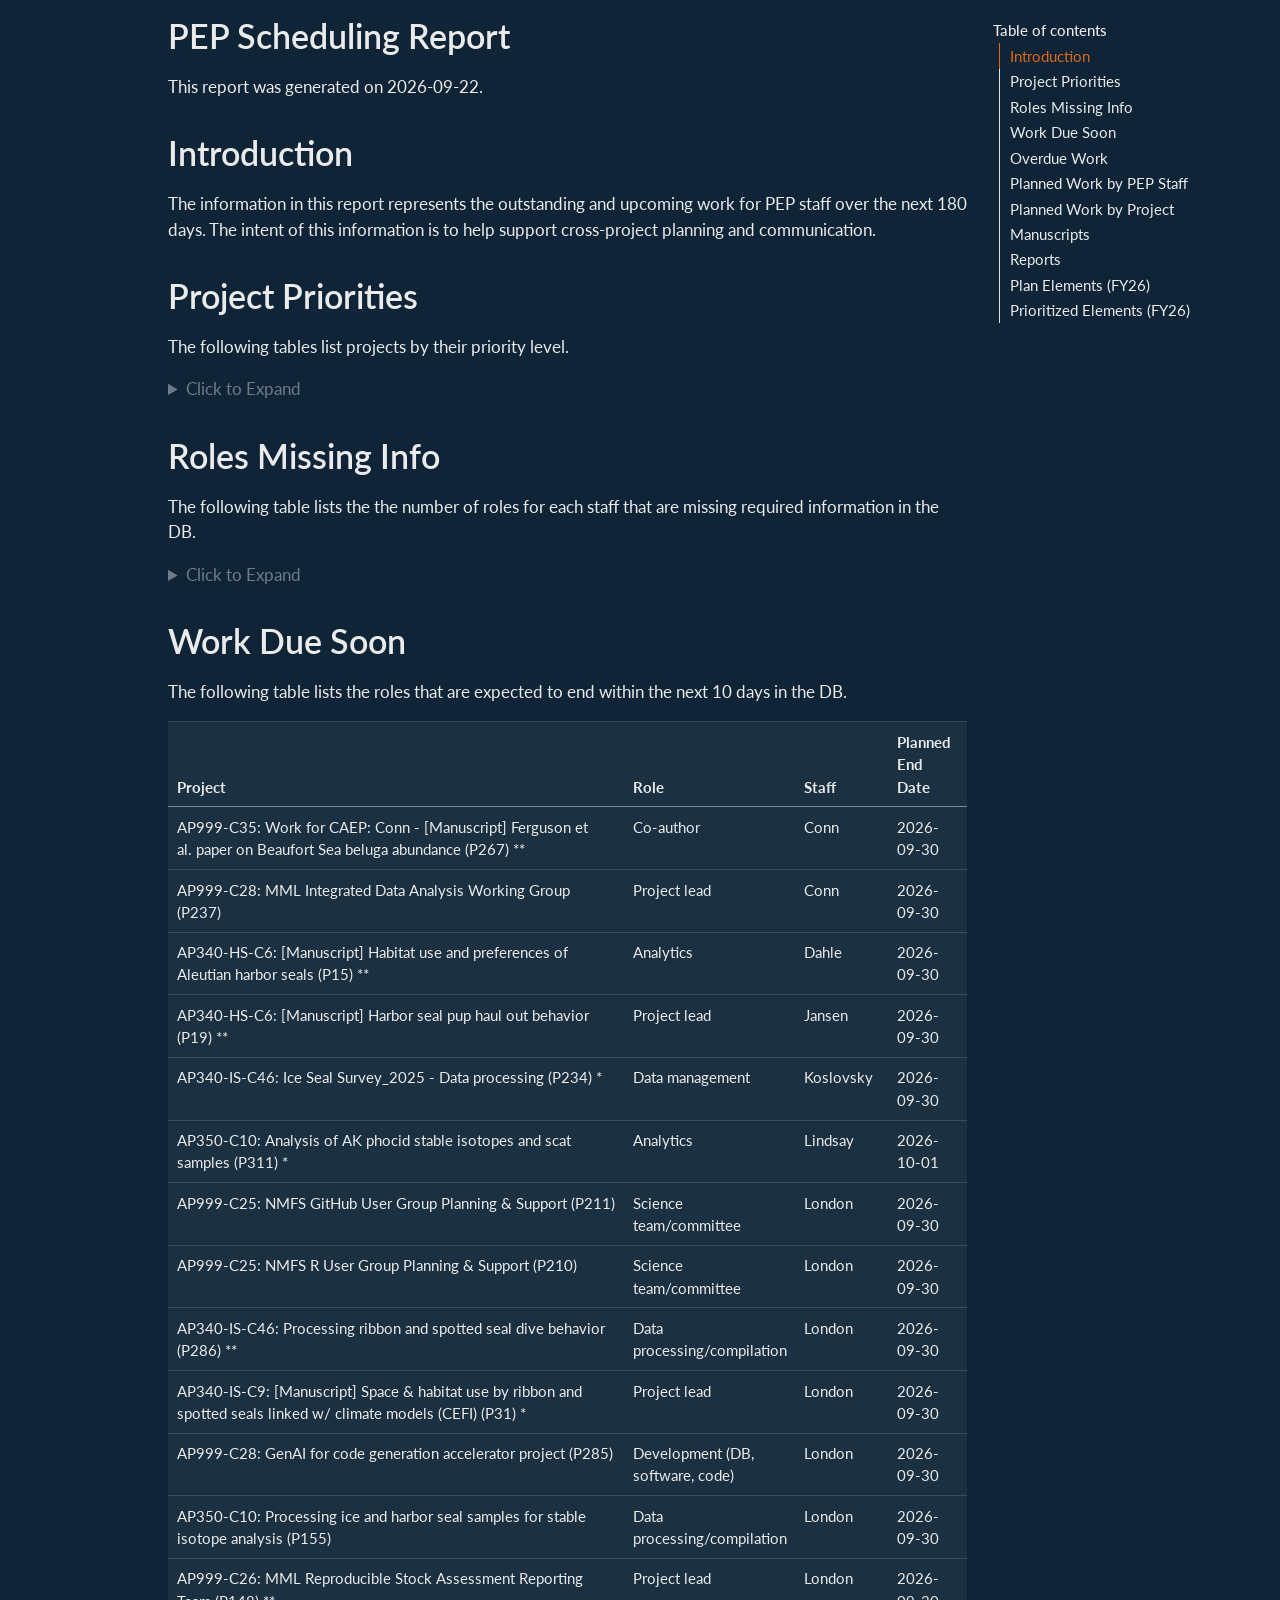
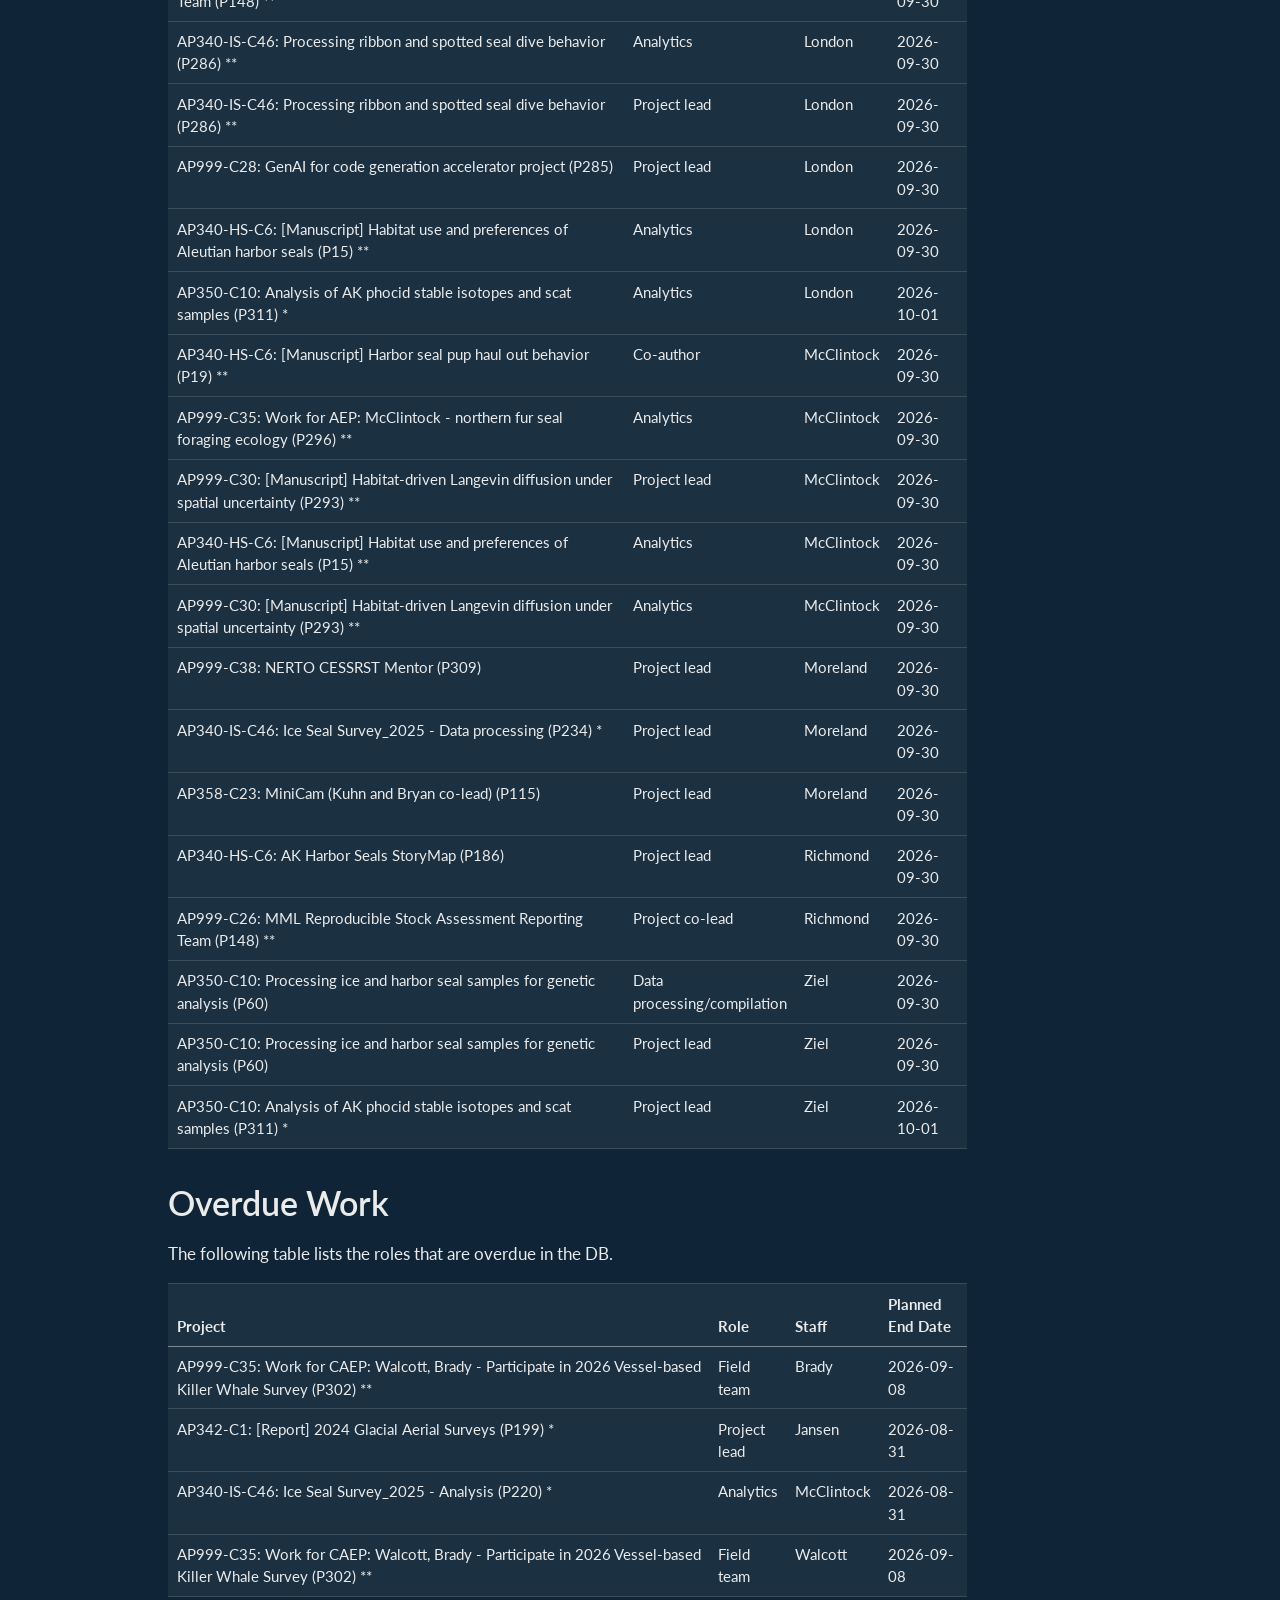
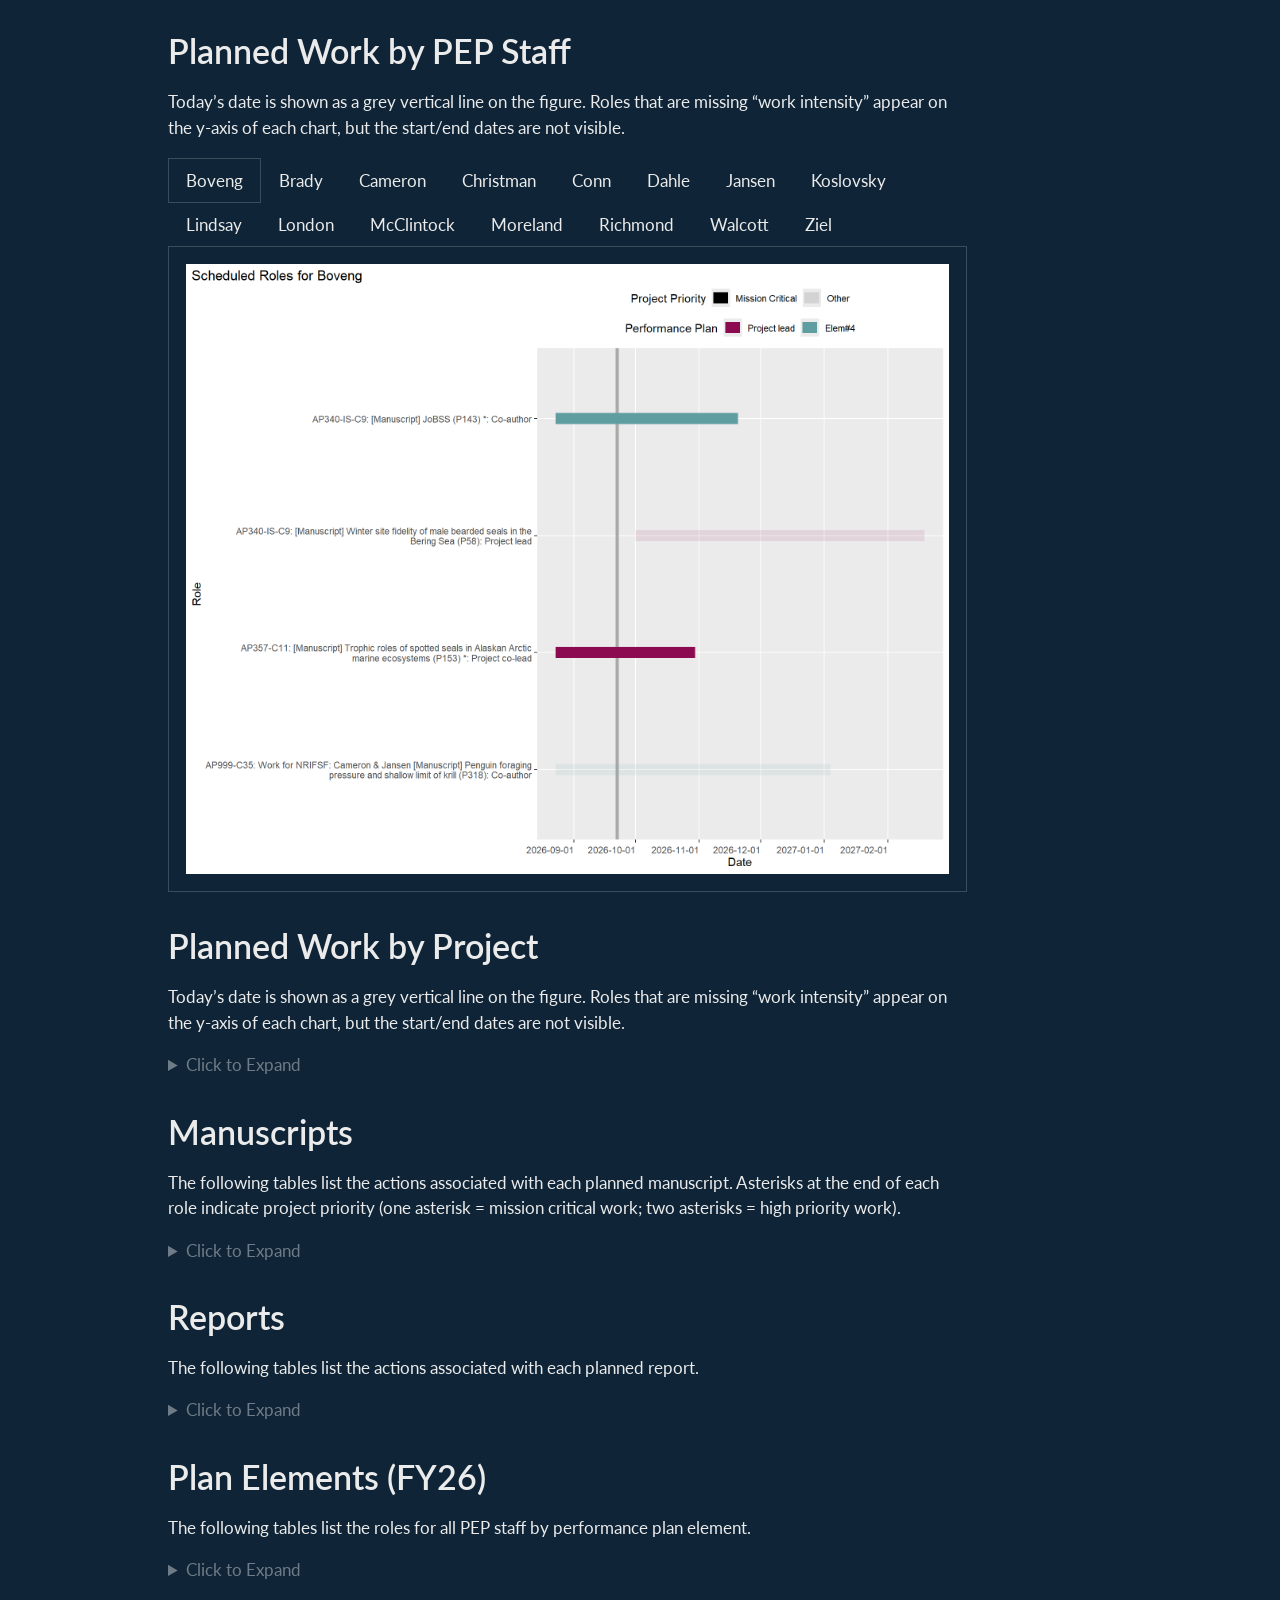
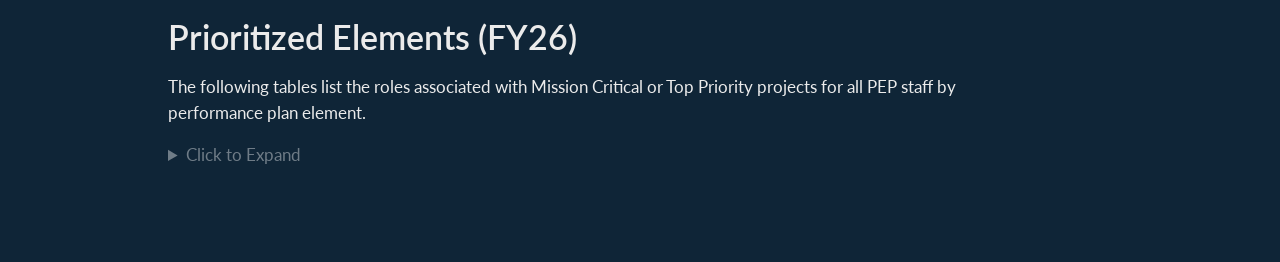
==== SchedulingReport/SchedulingReport.html @ 0b5a4b1c "Weekly update" ====
<!DOCTYPE html>
<html xmlns="http://www.w3.org/1999/xhtml" lang="en" xml:lang="en"><head>

<meta charset="utf-8">
<meta name="generator" content="quarto-1.8.25">

<meta name="viewport" content="width=device-width, initial-scale=1.0, user-scalable=yes">


<title>PEP Scheduling Report</title>
<style>
code{white-space: pre-wrap;}
span.smallcaps{font-variant: small-caps;}
div.columns{display: flex; gap: min(4vw, 1.5em);}
div.column{flex: auto; overflow-x: auto;}
div.hanging-indent{margin-left: 1.5em; text-indent: -1.5em;}
ul.task-list{list-style: none;}
ul.task-list li input[type="checkbox"] {
  width: 0.8em;
  margin: 0 0.8em 0.2em -1em; /* quarto-specific, see https://github.com/quarto-dev/quarto-cli/issues/4556 */ 
  vertical-align: middle;
}
</style>


<script src="SchedulingReport_files/libs/clipboard/clipboard.min.js"></script>
<script src="SchedulingReport_files/libs/quarto-html/quarto.js" type="module"></script>
<script src="SchedulingReport_files/libs/quarto-html/tabsets/tabsets.js" type="module"></script>
<script src="SchedulingReport_files/libs/quarto-html/axe/axe-check.js" type="module"></script>
<script src="SchedulingReport_files/libs/quarto-html/popper.min.js"></script>
<script src="SchedulingReport_files/libs/quarto-html/tippy.umd.min.js"></script>
<script src="SchedulingReport_files/libs/quarto-html/anchor.min.js"></script>
<link href="SchedulingReport_files/libs/quarto-html/tippy.css" rel="stylesheet">
<link href="SchedulingReport_files/libs/quarto-html/quarto-syntax-highlighting-dark-707d8167ce6003fca903bfe2be84ab7f.css" rel="stylesheet" id="quarto-text-highlighting-styles">
<script src="SchedulingReport_files/libs/bootstrap/bootstrap.min.js"></script>
<link href="SchedulingReport_files/libs/bootstrap/bootstrap-icons.css" rel="stylesheet">
<link href="SchedulingReport_files/libs/bootstrap/bootstrap-c7c251cd7812ff7739418416d6b4d2d2.min.css" rel="stylesheet" append-hash="true" id="quarto-bootstrap" data-mode="dark">


</head>

<body class="quarto-light">

<div id="quarto-content" class="page-columns page-rows-contents page-layout-article">
<div id="quarto-margin-sidebar" class="sidebar margin-sidebar">
  <nav id="TOC" role="doc-toc" class="toc-active">
    <h2 id="toc-title">Table of contents</h2>
   
  <ul>
  <li><a href="#introduction" id="toc-introduction" class="nav-link active" data-scroll-target="#introduction">Introduction</a></li>
  <li><a href="#project-priorities" id="toc-project-priorities" class="nav-link" data-scroll-target="#project-priorities">Project Priorities</a></li>
  <li><a href="#roles-missing-info" id="toc-roles-missing-info" class="nav-link" data-scroll-target="#roles-missing-info">Roles Missing Info</a></li>
  <li><a href="#work-due-soon" id="toc-work-due-soon" class="nav-link" data-scroll-target="#work-due-soon">Work Due Soon</a></li>
  <li><a href="#overdue-work" id="toc-overdue-work" class="nav-link" data-scroll-target="#overdue-work">Overdue Work</a></li>
  <li><a href="#planned-work-by-pep-staff" id="toc-planned-work-by-pep-staff" class="nav-link" data-scroll-target="#planned-work-by-pep-staff">Planned Work by PEP Staff</a></li>
  <li><a href="#planned-work-by-project" id="toc-planned-work-by-project" class="nav-link" data-scroll-target="#planned-work-by-project">Planned Work by Project</a>
  <ul class="collapse">
  <li><a href="#diet-and-physiology-ap350" id="toc-diet-and-physiology-ap350" class="nav-link" data-scroll-target="#diet-and-physiology-ap350">Diet and physiology (AP350)</a>
  <ul class="collapse">
  <li><a href="#analyses-of-samples-collected-in-the-field-c10" id="toc-analyses-of-samples-collected-in-the-field-c10" class="nav-link" data-scroll-target="#analyses-of-samples-collected-in-the-field-c10">Analyses of samples collected in the field (C10)</a></li>
  </ul></li>
  <li><a href="#harbor-seal-fieldwork-ap342" id="toc-harbor-seal-fieldwork-ap342" class="nav-link" data-scroll-target="#harbor-seal-fieldwork-ap342">Harbor seal fieldwork (AP342)</a>
  <ul class="collapse">
  <li><a href="#harbor-seal-research---aircraft-c1" id="toc-harbor-seal-research---aircraft-c1" class="nav-link" data-scroll-target="#harbor-seal-research---aircraft-c1">Harbor Seal Research - Aircraft (C1)</a></li>
  </ul></li>
  <li><a href="#osi-ap358" id="toc-osi-ap358" class="nav-link" data-scroll-target="#osi-ap358">OSI (AP358)</a>
  <ul class="collapse">
  <li><a href="#optics-strategic-initiative-c23" id="toc-optics-strategic-initiative-c23" class="nav-link" data-scroll-target="#optics-strategic-initiative-c23">Optics Strategic Initiative (C23)</a></li>
  </ul></li>
  <li><a href="#other-ap999" id="toc-other-ap999" class="nav-link" data-scroll-target="#other-ap999">Other (AP999)</a>
  <ul class="collapse">
  <li><a href="#cooperative-institutes-c33" id="toc-cooperative-institutes-c33" class="nav-link" data-scroll-target="#cooperative-institutes-c33">Cooperative Institutes (C33)</a></li>
  <li><a href="#field-gear-and-equipment-management-c27" id="toc-field-gear-and-equipment-management-c27" class="nav-link" data-scroll-target="#field-gear-and-equipment-management-c27">Field gear and equipment management (C27)</a></li>
  <li><a href="#modernizing-mml-stock-assessment-workflows-c26" id="toc-modernizing-mml-stock-assessment-workflows-c26" class="nav-link" data-scroll-target="#modernizing-mml-stock-assessment-workflows-c26">Modernizing MML stock assessment workflows (C26)</a></li>
  <li><a href="#open-sciencesoftware-c25" id="toc-open-sciencesoftware-c25" class="nav-link" data-scroll-target="#open-sciencesoftware-c25">Open science/software (C25)</a></li>
  <li><a href="#outreach-mentoring-and-teaching-c38" id="toc-outreach-mentoring-and-teaching-c38" class="nav-link" data-scroll-target="#outreach-mentoring-and-teaching-c38">Outreach, mentoring and teaching (C38)</a></li>
  <li><a href="#permits-c37" id="toc-permits-c37" class="nav-link" data-scroll-target="#permits-c37">Permits (C37)</a></li>
  <li><a href="#procurement-and-shipping-c16" id="toc-procurement-and-shipping-c16" class="nav-link" data-scroll-target="#procurement-and-shipping-c16">Procurement and shipping (C16)</a></li>
  <li><a href="#program-datainformation-management-c15" id="toc-program-datainformation-management-c15" class="nav-link" data-scroll-target="#program-datainformation-management-c15">Program data/information management (C15)</a></li>
  <li><a href="#statistical-model-development-c30" id="toc-statistical-model-development-c30" class="nav-link" data-scroll-target="#statistical-model-development-c30">Statistical model development (C30)</a></li>
  <li><a href="#uas-project-support-c32" id="toc-uas-project-support-c32" class="nav-link" data-scroll-target="#uas-project-support-c32">UAS project support (C32)</a></li>
  <li><a href="#work-for-projects-outside-pep-c35" id="toc-work-for-projects-outside-pep-c35" class="nav-link" data-scroll-target="#work-for-projects-outside-pep-c35">Work for projects outside PEP (C35)</a></li>
  <li><a href="#working-groups-and-committees-c28" id="toc-working-groups-and-committees-c28" class="nav-link" data-scroll-target="#working-groups-and-committees-c28">Working groups and committees (C28)</a></li>
  </ul></li>
  <li><a href="#scientific-support-for-harbor-seals-ap340-hs" id="toc-scientific-support-for-harbor-seals-ap340-hs" class="nav-link" data-scroll-target="#scientific-support-for-harbor-seals-ap340-hs">Scientific support for harbor seals (AP340-HS)</a>
  <ul class="collapse">
  <li><a href="#co-mgmt-with-ak-native-communities-harbor-seals-c43" id="toc-co-mgmt-with-ak-native-communities-harbor-seals-c43" class="nav-link" data-scroll-target="#co-mgmt-with-ak-native-communities-harbor-seals-c43">Co-mgmt with AK Native communities (harbor seals) (C43)</a></li>
  <li><a href="#processing-and-analyses-of-data-harbor-seals-c44" id="toc-processing-and-analyses-of-data-harbor-seals-c44" class="nav-link" data-scroll-target="#processing-and-analyses-of-data-harbor-seals-c44">Processing and analyses of data (harbor seals) (C44)</a></li>
  <li><a href="#scientific-support-to-akro-harbor-seals-c6" id="toc-scientific-support-to-akro-harbor-seals-c6" class="nav-link" data-scroll-target="#scientific-support-to-akro-harbor-seals-c6">Scientific support to AKRO (harbor seals) (C6)</a></li>
  </ul></li>
  <li><a href="#scientific-support-for-ice-seals-ap340-is" id="toc-scientific-support-for-ice-seals-ap340-is" class="nav-link" data-scroll-target="#scientific-support-for-ice-seals-ap340-is">Scientific support for ice seals (AP340-IS)</a>
  <ul class="collapse">
  <li><a href="#co-mgmt-with-ak-native-communities-ice-seals-c45" id="toc-co-mgmt-with-ak-native-communities-ice-seals-c45" class="nav-link" data-scroll-target="#co-mgmt-with-ak-native-communities-ice-seals-c45">Co-mgmt with AK Native communities (ice seals) (C45)</a></li>
  <li><a href="#processing-and-analyses-of-data-ice-seals-c46" id="toc-processing-and-analyses-of-data-ice-seals-c46" class="nav-link" data-scroll-target="#processing-and-analyses-of-data-ice-seals-c46">Processing and analyses of data (ice seals) (C46)</a></li>
  <li><a href="#scientific-support-to-akro-ice-seals-c9" id="toc-scientific-support-to-akro-ice-seals-c9" class="nav-link" data-scroll-target="#scientific-support-to-akro-ice-seals-c9">Scientific support to AKRO (ice seals) (C9)</a></li>
  </ul></li>
  <li><a href="#toolbox-ap354" id="toc-toolbox-ap354" class="nav-link" data-scroll-target="#toolbox-ap354">Toolbox (AP354)</a>
  <ul class="collapse">
  <li><a href="#integrating-diverse-data-sources-c12" id="toc-integrating-diverse-data-sources-c12" class="nav-link" data-scroll-target="#integrating-diverse-data-sources-c12">Integrating diverse data sources (C12)</a></li>
  </ul></li>
  <li><a href="#trophic-roles-ap357" id="toc-trophic-roles-ap357" class="nav-link" data-scroll-target="#trophic-roles-ap357">Trophic roles (AP357)</a>
  <ul class="collapse">
  <li><a href="#trophic-roles-of-ice-seals-c11" id="toc-trophic-roles-of-ice-seals-c11" class="nav-link" data-scroll-target="#trophic-roles-of-ice-seals-c11">Trophic Roles of Ice Seals (C11)</a></li>
  </ul></li>
  </ul></li>
  <li><a href="#manuscripts" id="toc-manuscripts" class="nav-link" data-scroll-target="#manuscripts">Manuscripts</a>
  <ul class="collapse">
  <li><a href="#abundance-trends-and-distribution-of-harbor-seals-in-the-pribilof-islands-p78" id="toc-abundance-trends-and-distribution-of-harbor-seals-in-the-pribilof-islands-p78" class="nav-link" data-scroll-target="#abundance-trends-and-distribution-of-harbor-seals-in-the-pribilof-islands-p78">Abundance, Trends, and Distribution of Harbor Seals in the Pribilof Islands (P78) **</a></li>
  <li><a href="#adult-bearded-seal-foraging-habitat-selection-p131" id="toc-adult-bearded-seal-foraging-habitat-selection-p131" class="nav-link" data-scroll-target="#adult-bearded-seal-foraging-habitat-selection-p131">Adult bearded seal foraging habitat selection (P131) **</a></li>
  <li><a href="#ak-harbor-seals-abundance-trends-p11" id="toc-ak-harbor-seals-abundance-trends-p11" class="nav-link" data-scroll-target="#ak-harbor-seals-abundance-trends-p11">AK Harbor Seals Abundance &amp; Trends (P11) *</a></li>
  <li><a href="#bearded-seal-at-sea-distributions-p37" id="toc-bearded-seal-at-sea-distributions-p37" class="nav-link" data-scroll-target="#bearded-seal-at-sea-distributions-p37">Bearded seal “at sea” distributions (P37) **</a></li>
  <li><a href="#boss-russia-p141" id="toc-boss-russia-p141" class="nav-link" data-scroll-target="#boss-russia-p141">BOSS (Russia) (P141) *</a></li>
  <li><a href="#boss-u.s.-p140" id="toc-boss-u.s.-p140" class="nav-link" data-scroll-target="#boss-u.s.-p140">BOSS (U.S.) (P140) *</a></li>
  <li><a href="#dealing-with-location-uncertainty-and-missing-data-in-step-selection-functions-p294" id="toc-dealing-with-location-uncertainty-and-missing-data-in-step-selection-functions-p294" class="nav-link" data-scroll-target="#dealing-with-location-uncertainty-and-missing-data-in-step-selection-functions-p294">Dealing with location uncertainty and missing data in step selection functions (P294)</a></li>
  <li><a href="#evaluating-impacts-of-implanted-lhx-tags-on-harbor-seal-behavior-and-foraging-p59" id="toc-evaluating-impacts-of-implanted-lhx-tags-on-harbor-seal-behavior-and-foraging-p59" class="nav-link" data-scroll-target="#evaluating-impacts-of-implanted-lhx-tags-on-harbor-seal-behavior-and-foraging-p59">Evaluating impacts of implanted LHX tags on harbor seal behavior and foraging (P59) **</a></li>
  <li><a href="#food-habits-of-ribbon-and-spotted-seals-in-spring-in-the-bering-sea-p139" id="toc-food-habits-of-ribbon-and-spotted-seals-in-spring-in-the-bering-sea-p139" class="nav-link" data-scroll-target="#food-habits-of-ribbon-and-spotted-seals-in-spring-in-the-bering-sea-p139">Food habits of ribbon and spotted seals in spring in the Bering Sea (P139) *</a></li>
  <li><a href="#habitat-driven-langevin-diffusion-under-spatial-uncertainty-p293" id="toc-habitat-driven-langevin-diffusion-under-spatial-uncertainty-p293" class="nav-link" data-scroll-target="#habitat-driven-langevin-diffusion-under-spatial-uncertainty-p293">Habitat-driven Langevin diffusion under spatial uncertainty (P293) **</a></li>
  <li><a href="#habitat-use-and-preferences-of-aleutian-harbor-seals-p15" id="toc-habitat-use-and-preferences-of-aleutian-harbor-seals-p15" class="nav-link" data-scroll-target="#habitat-use-and-preferences-of-aleutian-harbor-seals-p15">Habitat use and preferences of Aleutian harbor seals (P15) **</a></li>
  <li><a href="#handbook-of-marine-mammals-second-edition-volume-6---ribbon-seal-p287" id="toc-handbook-of-marine-mammals-second-edition-volume-6---ribbon-seal-p287" class="nav-link" data-scroll-target="#handbook-of-marine-mammals-second-edition-volume-6---ribbon-seal-p287">Handbook of Marine Mammals, Second Edition, Volume 6 - Ribbon Seal (P287)</a></li>
  <li><a href="#harbor-seal-pup-haul-out-behavior-p19" id="toc-harbor-seal-pup-haul-out-behavior-p19" class="nav-link" data-scroll-target="#harbor-seal-pup-haul-out-behavior-p19">Harbor seal pup haul out behavior (P19) **</a></li>
  <li><a href="#harbor-seal-pup-movements-in-relation-to-vessels-p18" id="toc-harbor-seal-pup-movements-in-relation-to-vessels-p18" class="nav-link" data-scroll-target="#harbor-seal-pup-movements-in-relation-to-vessels-p18">Harbor seal pup movements in relation to vessels (P18) **</a></li>
  <li><a href="#hematology-and-dive-characteristics-of-ribbon-and-spotted-seals-p92" id="toc-hematology-and-dive-characteristics-of-ribbon-and-spotted-seals-p92" class="nav-link" data-scroll-target="#hematology-and-dive-characteristics-of-ribbon-and-spotted-seals-p92">Hematology and dive characteristics of ribbon and spotted seals (P92)</a></li>
  <li><a href="#incorporating-ckmr-into-south-atlantic-red-snapper-stock-assessment-model-p275" id="toc-incorporating-ckmr-into-south-atlantic-red-snapper-stock-assessment-model-p275" class="nav-link" data-scroll-target="#incorporating-ckmr-into-south-atlantic-red-snapper-stock-assessment-model-p275">Incorporating CKMR into South Atlantic red snapper stock assessment model (P275)</a></li>
  <li><a href="#jobss-p143" id="toc-jobss-p143" class="nav-link" data-scroll-target="#jobss-p143">JoBSS (P143) *</a></li>
  <li><a href="#langevin-ssm-r-package-application-p317" id="toc-langevin-ssm-r-package-application-p317" class="nav-link" data-scroll-target="#langevin-ssm-r-package-application-p317">langevin SSM R-Package application (P317)</a></li>
  <li><a href="#monitoring-body-condition-of-seals-in-alaska-using-uas-p256" id="toc-monitoring-body-condition-of-seals-in-alaska-using-uas-p256" class="nav-link" data-scroll-target="#monitoring-body-condition-of-seals-in-alaska-using-uas-p256">Monitoring Body Condition of Seals in Alaska Using UAS (P256)</a></li>
  <li><a href="#movement-hmms-with-measurement-error-p292" id="toc-movement-hmms-with-measurement-error-p292" class="nav-link" data-scroll-target="#movement-hmms-with-measurement-error-p292">Movement HMMs with measurement error (P292) **</a></li>
  <li><a href="#multispectral-aerial-survey-methods-p128" id="toc-multispectral-aerial-survey-methods-p128" class="nav-link" data-scroll-target="#multispectral-aerial-survey-methods-p128">Multispectral Aerial Survey Methods (P128) **</a></li>
  <li><a href="#niche-partitioning-among-ribbon-and-spotted-seals-in-the-bering-sea-p217" id="toc-niche-partitioning-among-ribbon-and-spotted-seals-in-the-bering-sea-p217" class="nav-link" data-scroll-target="#niche-partitioning-among-ribbon-and-spotted-seals-in-the-bering-sea-p217">Niche partitioning among ribbon and spotted seals in the Bering Sea (P217) **</a></li>
  <li><a href="#perspectives-on-animal-movement-analysis-for-the-marine-environment-p295" id="toc-perspectives-on-animal-movement-analysis-for-the-marine-environment-p295" class="nav-link" data-scroll-target="#perspectives-on-animal-movement-analysis-for-the-marine-environment-p295">Perspectives on animal movement analysis for the marine environment (P295)</a></li>
  <li><a href="#reply-to-comment-on-mcclintock-lander-2024-p307" id="toc-reply-to-comment-on-mcclintock-lander-2024-p307" class="nav-link" data-scroll-target="#reply-to-comment-on-mcclintock-lander-2024-p307">Reply to Comment on McClintock &amp; Lander (2024) (P307)</a></li>
  <li><a href="#ringed-seal-polar-bear-demographic-modeling-p134" id="toc-ringed-seal-polar-bear-demographic-modeling-p134" class="nav-link" data-scroll-target="#ringed-seal-polar-bear-demographic-modeling-p134">Ringed seal &amp; polar bear demographic modeling (P134) **</a></li>
  <li><a href="#sawfish-ckmr-p274" id="toc-sawfish-ckmr-p274" class="nav-link" data-scroll-target="#sawfish-ckmr-p274">Sawfish CKMR (P274)</a></li>
  <li><a href="#serology-of-ice-seal-and-harbor-seal-samples-p32" id="toc-serology-of-ice-seal-and-harbor-seal-samples-p32" class="nav-link" data-scroll-target="#serology-of-ice-seal-and-harbor-seal-samples-p32">Serology of ice seal and harbor seal samples (P32)</a></li>
  <li><a href="#space-habitat-use-by-ribbon-and-spotted-seals-linked-w-climate-models-cefi-p31" id="toc-space-habitat-use-by-ribbon-and-spotted-seals-linked-w-climate-models-cefi-p31" class="nav-link" data-scroll-target="#space-habitat-use-by-ribbon-and-spotted-seals-linked-w-climate-models-cefi-p31">Space &amp; habitat use by ribbon and spotted seals linked w/ climate models (CEFI) (P31) *</a></li>
  <li><a href="#trophic-roles-of-spotted-seals-in-alaskan-arctic-marine-ecosystems-p153" id="toc-trophic-roles-of-spotted-seals-in-alaskan-arctic-marine-ecosystems-p153" class="nav-link" data-scroll-target="#trophic-roles-of-spotted-seals-in-alaskan-arctic-marine-ecosystems-p153">Trophic roles of spotted seals in Alaskan Arctic marine ecosystems (P153) *</a></li>
  <li><a href="#winter-site-fidelity-of-male-bearded-seals-in-the-bering-sea-p58" id="toc-winter-site-fidelity-of-male-bearded-seals-in-the-bering-sea-p58" class="nav-link" data-scroll-target="#winter-site-fidelity-of-male-bearded-seals-in-the-bering-sea-p58">Winter site fidelity of male bearded seals in the Bering Sea (P58)</a></li>
  <li><a href="#p-conn---manuscript-ferguson-et-al.-paper-on-beaufort-sea-beluga-abundance-p267" id="toc-p-conn---manuscript-ferguson-et-al.-paper-on-beaufort-sea-beluga-abundance-p267" class="nav-link" data-scroll-target="#p-conn---manuscript-ferguson-et-al.-paper-on-beaufort-sea-beluga-abundance-p267">P: Conn - [Manuscript] Ferguson et al.&nbsp;paper on Beaufort Sea beluga abundance (P267) **</a></li>
  <li><a href="#mcclintock---manuscript-sar-bycatch-methods-p276" id="toc-mcclintock---manuscript-sar-bycatch-methods-p276" class="nav-link" data-scroll-target="#mcclintock---manuscript-sar-bycatch-methods-p276">: McClintock - [Manuscript] SAR Bycatch methods (P276) *</a></li>
  <li><a href="#fsf-cameron-jansen-manuscript-penguin-foraging-pressure-and-shallow-limit-of-krill-p318" id="toc-fsf-cameron-jansen-manuscript-penguin-foraging-pressure-and-shallow-limit-of-krill-p318" class="nav-link" data-scroll-target="#fsf-cameron-jansen-manuscript-penguin-foraging-pressure-and-shallow-limit-of-krill-p318">FSF: Cameron &amp; Jansen [Manuscript] Penguin foraging pressure and shallow limit of krill (P318)</a></li>
  <li><a href="#jansen---manuscript-assessing-changes-in-tidewater-glacial-ice-habitats-of-ak-hs-p314" id="toc-jansen---manuscript-assessing-changes-in-tidewater-glacial-ice-habitats-of-ak-hs-p314" class="nav-link" data-scroll-target="#jansen---manuscript-assessing-changes-in-tidewater-glacial-ice-habitats-of-ak-hs-p314">:Jansen - [Manuscript] Assessing changes in tidewater glacial ice habitats of AK HS (P314)</a></li>
  </ul></li>
  <li><a href="#reports" id="toc-reports" class="nav-link" data-scroll-target="#reports">Reports</a>
  <ul class="collapse">
  <li><a href="#glacial-aerial-surveys-p199" id="toc-glacial-aerial-surveys-p199" class="nav-link" data-scroll-target="#glacial-aerial-surveys-p199">2024 Glacial Aerial Surveys (P199) *</a></li>
  <li><a href="#stock-assessment-report-for-harbor-seals-in-alaska-p215" id="toc-stock-assessment-report-for-harbor-seals-in-alaska-p215" class="nav-link" data-scroll-target="#stock-assessment-report-for-harbor-seals-in-alaska-p215">2025 Stock Assessment Report for Harbor Seals in Alaska (P215) *</a></li>
  <li><a href="#esa-recovery-plans-for-ringed-and-bearded-seals-p193" id="toc-esa-recovery-plans-for-ringed-and-bearded-seals-p193" class="nav-link" data-scroll-target="#esa-recovery-plans-for-ringed-and-bearded-seals-p193">ESA recovery plans for ringed and bearded seals (P193)</a></li>
  <li><a href="#tech-memo-beaufort-sea-polar-bear-population-p291" id="toc-tech-memo-beaufort-sea-polar-bear-population-p291" class="nav-link" data-scroll-target="#tech-memo-beaufort-sea-polar-bear-population-p291">Tech Memo: Beaufort Sea polar bear population (P291) **</a></li>
  <li><a href="#tech-memo-describing-at-sea-data-portal-p322" id="toc-tech-memo-describing-at-sea-data-portal-p322" class="nav-link" data-scroll-target="#tech-memo-describing-at-sea-data-portal-p322">Tech memo describing “at sea” data portal (P322) **</a></li>
  </ul></li>
  <li><a href="#plan-elements-fy26" id="toc-plan-elements-fy26" class="nav-link" data-scroll-target="#plan-elements-fy26">Plan Elements (FY26)</a></li>
  <li><a href="#prioritized-elements-fy26" id="toc-prioritized-elements-fy26" class="nav-link" data-scroll-target="#prioritized-elements-fy26">Prioritized Elements (FY26)</a></li>
  </ul>
</nav>
</div>
<main class="content" id="quarto-document-content">

<header id="title-block-header" class="quarto-title-block default">
<div class="quarto-title">
<h1 class="title">PEP Scheduling Report</h1>
</div>



<div class="quarto-title-meta">

    
  
    
  </div>
  


</header>


<p>This report was generated on 2026-09-22.</p>
<section id="introduction" class="level1">
<h1>Introduction</h1>
<p>The information in this report represents the outstanding and upcoming work for PEP staff over the next 180 days. The intent of this information is to help support cross-project planning and communication.</p>
</section>
<section id="project-priorities" class="level1">
<h1>Project Priorities</h1>
<p>The following tables list projects by their priority level.</p>
<details>
<summary>
Click to Expand
</summary>
<div class="tabset-margin-container"></div><div class="panel-tabset">
<ul class="nav nav-tabs" role="tablist"><li class="nav-item" role="presentation"><a class="nav-link active" id="tabset-1-1-tab" data-bs-toggle="tab" data-bs-target="#tabset-1-1" role="tab" aria-controls="tabset-1-1" aria-selected="true" href="">Mission Critical Projects</a></li><li class="nav-item" role="presentation"><a class="nav-link" id="tabset-1-2-tab" data-bs-toggle="tab" data-bs-target="#tabset-1-2" role="tab" aria-controls="tabset-1-2" aria-selected="false" href="">High Priority Projects</a></li></ul>
<div class="tab-content">
<div id="tabset-1-1" class="tab-pane active" role="tabpanel" aria-labelledby="tabset-1-1-tab">
<table class="caption-top table">
<colgroup>
<col style="width: 24%">
<col style="width: 66%">
<col style="width: 8%">
</colgroup>
<thead>
<tr class="header">
<th style="text-align: left;">Activity Plan</th>
<th style="text-align: left;">Project</th>
<th style="text-align: left;">Status</th>
</tr>
</thead>
<tbody>
<tr class="odd">
<td style="text-align: left;">Diet and physiology</td>
<td style="text-align: left;">Analysis of AK phocid stable isotopes and scat samples</td>
<td style="text-align: left;">Active</td>
</tr>
<tr class="even">
<td style="text-align: left;">Harbor seal fieldwork</td>
<td style="text-align: left;">2026 AOC Aircraft Requests &amp; Coordination</td>
<td style="text-align: left;">Completed</td>
</tr>
<tr class="odd">
<td style="text-align: left;">Harbor seal fieldwork</td>
<td style="text-align: left;">2026 Aerial survey optimization and planning</td>
<td style="text-align: left;">Completed</td>
</tr>
<tr class="even">
<td style="text-align: left;">Harbor seal fieldwork</td>
<td style="text-align: left;">2026 Aerial surveys of Iliamna Lake</td>
<td style="text-align: left;">Completed</td>
</tr>
<tr class="odd">
<td style="text-align: left;">Harbor seal fieldwork</td>
<td style="text-align: left;">2026 Aerial surveys of N/S Kodiak and Cook Inlet/Shelikof Strait stocks</td>
<td style="text-align: left;">Completed</td>
</tr>
<tr class="even">
<td style="text-align: left;">Harbor seal fieldwork</td>
<td style="text-align: left;">[Report] 2024 Glacial Aerial Surveys</td>
<td style="text-align: left;">[Submitted]</td>
</tr>
<tr class="odd">
<td style="text-align: left;">Ice seal fieldwork</td>
<td style="text-align: left;">[Report] Ice Seal Survey_2025 - Field Report</td>
<td style="text-align: left;">[Published]</td>
</tr>
<tr class="even">
<td style="text-align: left;">Other</td>
<td style="text-align: left;">2025 MMPA Permit Application</td>
<td style="text-align: left;">Active</td>
</tr>
<tr class="odd">
<td style="text-align: left;">Other</td>
<td style="text-align: left;">Contract Officer’s Representative (COR)</td>
<td style="text-align: left;">Active</td>
</tr>
<tr class="even">
<td style="text-align: left;">Other</td>
<td style="text-align: left;">Migrate data to cloud</td>
<td style="text-align: left;">Active</td>
</tr>
<tr class="odd">
<td style="text-align: left;">Other</td>
<td style="text-align: left;">Purchase Card Holder</td>
<td style="text-align: left;">Active</td>
</tr>
<tr class="even">
<td style="text-align: left;">Other</td>
<td style="text-align: left;">Work for MML: McClintock - SAR Bycatch estimation</td>
<td style="text-align: left;">Active</td>
</tr>
<tr class="odd">
<td style="text-align: left;">Other</td>
<td style="text-align: left;">Work for MML: McClintock - [Manuscript] SAR Bycatch methods</td>
<td style="text-align: left;">Active</td>
</tr>
<tr class="even">
<td style="text-align: left;">Scientific support for harbor seals</td>
<td style="text-align: left;">[Manuscript] AK Harbor Seals Abundance &amp; Trends</td>
<td style="text-align: left;">[Submitted]</td>
</tr>
<tr class="odd">
<td style="text-align: left;">Scientific support for harbor seals</td>
<td style="text-align: left;">[Report] 2025 Stock Assessment Report for Harbor Seals in Alaska</td>
<td style="text-align: left;">Completed</td>
</tr>
<tr class="even">
<td style="text-align: left;">Scientific support for ice seals</td>
<td style="text-align: left;">Ice Seal Survey_2025 - Analysis</td>
<td style="text-align: left;">Active</td>
</tr>
<tr class="odd">
<td style="text-align: left;">Scientific support for ice seals</td>
<td style="text-align: left;">Ice Seal Survey_2025 - Data processing</td>
<td style="text-align: left;">Active</td>
</tr>
<tr class="even">
<td style="text-align: left;">Scientific support for ice seals</td>
<td style="text-align: left;">Plan development of Species ID standardize training and test approach for future ice seal surveys</td>
<td style="text-align: left;">Completed</td>
</tr>
<tr class="odd">
<td style="text-align: left;">Scientific support for ice seals</td>
<td style="text-align: left;">[Manuscript] BOSS (Russia)</td>
<td style="text-align: left;">[Submitted]</td>
</tr>
<tr class="even">
<td style="text-align: left;">Scientific support for ice seals</td>
<td style="text-align: left;">[Manuscript] BOSS (U.S.)</td>
<td style="text-align: left;">[Submitted]</td>
</tr>
<tr class="odd">
<td style="text-align: left;">Scientific support for ice seals</td>
<td style="text-align: left;">[Manuscript] Food habits of ribbon and spotted seals in spring in the Bering Sea</td>
<td style="text-align: left;">Active</td>
</tr>
<tr class="even">
<td style="text-align: left;">Scientific support for ice seals</td>
<td style="text-align: left;">[Manuscript] JoBSS</td>
<td style="text-align: left;">Active</td>
</tr>
<tr class="odd">
<td style="text-align: left;">Scientific support for ice seals</td>
<td style="text-align: left;">[Manuscript] Joint Beaufort Sea Survey_2021 - Disturbance study</td>
<td style="text-align: left;">[Published]</td>
</tr>
<tr class="even">
<td style="text-align: left;">Scientific support for ice seals</td>
<td style="text-align: left;">[Manuscript] Ringed seal haul-out &amp; emergence</td>
<td style="text-align: left;">[Published]</td>
</tr>
<tr class="odd">
<td style="text-align: left;">Scientific support for ice seals</td>
<td style="text-align: left;">[Manuscript] Space &amp; habitat use by ribbon and spotted seals linked w/ climate models (CEFI)</td>
<td style="text-align: left;">Active</td>
</tr>
<tr class="even">
<td style="text-align: left;">Scientific support for ice seals</td>
<td style="text-align: left;">[Report] 2026 Alaska Ice Seal Research Plan</td>
<td style="text-align: left;">[Published]</td>
</tr>
<tr class="odd">
<td style="text-align: left;">Trophic roles</td>
<td style="text-align: left;">[Manuscript] Trophic roles of spotted seals in Alaskan Arctic marine ecosystems</td>
<td style="text-align: left;">Active</td>
</tr>
<tr class="even">
<td style="text-align: left;">USPAI</td>
<td style="text-align: left;">USPAI project management</td>
<td style="text-align: left;">Completed</td>
</tr>
<tr class="odd">
<td style="text-align: left;">USPAI</td>
<td style="text-align: left;">USPAI project post-mission review with UxSOC (presentation)</td>
<td style="text-align: left;">Completed</td>
</tr>
</tbody>
</table>
</div>
<div id="tabset-1-2" class="tab-pane" role="tabpanel" aria-labelledby="tabset-1-2-tab">
<table class="caption-top table">
<colgroup>
<col style="width: 25%">
<col style="width: 65%">
<col style="width: 8%">
</colgroup>
<thead>
<tr class="header">
<th style="text-align: left;">Activity Plan</th>
<th style="text-align: left;">Project</th>
<th style="text-align: left;">Status</th>
</tr>
</thead>
<tbody>
<tr class="odd">
<td style="text-align: left;">OSI</td>
<td style="text-align: left;">Aerial Imaging AI Model Development</td>
<td style="text-align: left;">Active</td>
</tr>
<tr class="even">
<td style="text-align: left;">Other</td>
<td style="text-align: left;">2025 MMPA Permit Reporting</td>
<td style="text-align: left;">Completed</td>
</tr>
<tr class="odd">
<td style="text-align: left;">Other</td>
<td style="text-align: left;">2026 Refresh Working Group (Stock Prioritization)</td>
<td style="text-align: left;">Completed</td>
</tr>
<tr class="even">
<td style="text-align: left;">Other</td>
<td style="text-align: left;">Listing Guidance Working Group (ESA)</td>
<td style="text-align: left;">Active</td>
</tr>
<tr class="odd">
<td style="text-align: left;">Other</td>
<td style="text-align: left;">MML CEFI Decision Support Team</td>
<td style="text-align: left;">Active</td>
</tr>
<tr class="even">
<td style="text-align: left;">Other</td>
<td style="text-align: left;">MML Data Science Working Group</td>
<td style="text-align: left;">Active</td>
</tr>
<tr class="odd">
<td style="text-align: left;">Other</td>
<td style="text-align: left;">MML Reproducible Stock Assessment Reporting Team</td>
<td style="text-align: left;">Active</td>
</tr>
<tr class="even">
<td style="text-align: left;">Other</td>
<td style="text-align: left;">PEP Inventory Database</td>
<td style="text-align: left;">Active</td>
</tr>
<tr class="odd">
<td style="text-align: left;">Other</td>
<td style="text-align: left;">PEP dashboard management</td>
<td style="text-align: left;">Active</td>
</tr>
<tr class="even">
<td style="text-align: left;">Other</td>
<td style="text-align: left;">PEP project documentation</td>
<td style="text-align: left;">Active</td>
</tr>
<tr class="odd">
<td style="text-align: left;">Other</td>
<td style="text-align: left;">PEP reference management</td>
<td style="text-align: left;">Active</td>
</tr>
<tr class="even">
<td style="text-align: left;">Other</td>
<td style="text-align: left;">Shipping Hazardous materials</td>
<td style="text-align: left;">Active</td>
</tr>
<tr class="odd">
<td style="text-align: left;">Other</td>
<td style="text-align: left;">Sunflower system tracking</td>
<td style="text-align: left;">Active</td>
</tr>
<tr class="even">
<td style="text-align: left;">Other</td>
<td style="text-align: left;">UK Special Committee on Seals, Chair</td>
<td style="text-align: left;">Active</td>
</tr>
<tr class="odd">
<td style="text-align: left;">Other</td>
<td style="text-align: left;">Work for AEP: Lindsay - northern fur seal UAS fieldwork</td>
<td style="text-align: left;">Completed</td>
</tr>
<tr class="even">
<td style="text-align: left;">Other</td>
<td style="text-align: left;">Work for AEP: McClintock - northern fur seal foraging ecology</td>
<td style="text-align: left;">Active</td>
</tr>
<tr class="odd">
<td style="text-align: left;">Other</td>
<td style="text-align: left;">Work for AFSC: Conn - CKMR for AK groundfish</td>
<td style="text-align: left;">Planned</td>
</tr>
<tr class="even">
<td style="text-align: left;">Other</td>
<td style="text-align: left;">Work for CAEP: Conn - Develop 2024 abundance estimate of EBS beluga</td>
<td style="text-align: left;">Completed</td>
</tr>
<tr class="odd">
<td style="text-align: left;">Other</td>
<td style="text-align: left;">Work for CAEP: Conn - [Manuscript] Ferguson et al.&nbsp;paper on 2017/2022 beluga abundance</td>
<td style="text-align: left;">[Published]</td>
</tr>
<tr class="even">
<td style="text-align: left;">Other</td>
<td style="text-align: left;">Work for CAEP: Conn - [Manuscript] Ferguson et al.&nbsp;paper on Beaufort Sea beluga abundance</td>
<td style="text-align: left;">[Submitted]</td>
</tr>
<tr class="odd">
<td style="text-align: left;">Other</td>
<td style="text-align: left;">Work for CAEP: Conn - [Report] Tech memo for 2024 Eastern Bering Sea abundance estimation</td>
<td style="text-align: left;">[Published]</td>
</tr>
<tr class="even">
<td style="text-align: left;">Other</td>
<td style="text-align: left;">Work for CAEP: Koslovsky - Data management</td>
<td style="text-align: left;">Active</td>
</tr>
<tr class="odd">
<td style="text-align: left;">Other</td>
<td style="text-align: left;">Work for CAEP: Walcott, Brady - Participate in 2026 Vessel-based Killer Whale Survey</td>
<td style="text-align: left;">Completed</td>
</tr>
<tr class="even">
<td style="text-align: left;">Other</td>
<td style="text-align: left;">Work for NEFSC: KAMERA training and field support</td>
<td style="text-align: left;">Completed</td>
</tr>
<tr class="odd">
<td style="text-align: left;">Other</td>
<td style="text-align: left;">Work for SEFSC: Christman - 2026 Aerial Survey of Rice’s Whales</td>
<td style="text-align: left;">Completed</td>
</tr>
<tr class="even">
<td style="text-align: left;">Other</td>
<td style="text-align: left;">[Manuscript] Correlation between density and detection processes induces bias in spatial models</td>
<td style="text-align: left;">[Published]</td>
</tr>
<tr class="odd">
<td style="text-align: left;">Other</td>
<td style="text-align: left;">[Manuscript] Density surface model bias and variance</td>
<td style="text-align: left;">[Published]</td>
</tr>
<tr class="even">
<td style="text-align: left;">Other</td>
<td style="text-align: left;">[Manuscript] Habitat-driven Langevin diffusion under spatial uncertainty</td>
<td style="text-align: left;">[Submitted]</td>
</tr>
<tr class="odd">
<td style="text-align: left;">Other</td>
<td style="text-align: left;">[Manuscript] Movement HMMs with measurement error</td>
<td style="text-align: left;">Active</td>
</tr>
<tr class="even">
<td style="text-align: left;">Scientific support for harbor seals</td>
<td style="text-align: left;">2024 Aerial Survey Counts - Glacial</td>
<td style="text-align: left;">Completed</td>
</tr>
<tr class="odd">
<td style="text-align: left;">Scientific support for harbor seals</td>
<td style="text-align: left;">Annual updated estimates of harbor seal abundance &amp; trend by stock</td>
<td style="text-align: left;">Active</td>
</tr>
<tr class="even">
<td style="text-align: left;">Scientific support for harbor seals</td>
<td style="text-align: left;">Dataset of Abundance of Harbor Seals at Alaskan Glacial Fjords: 1980s to Present</td>
<td style="text-align: left;">Active</td>
</tr>
<tr class="odd">
<td style="text-align: left;">Scientific support for harbor seals</td>
<td style="text-align: left;">[Manuscript] Abundance, Trends, and Distribution of Harbor Seals in the Pribilof Islands</td>
<td style="text-align: left;">Active</td>
</tr>
<tr class="even">
<td style="text-align: left;">Scientific support for harbor seals</td>
<td style="text-align: left;">[Manuscript] Evaluating impacts of implanted LHX tags on harbor seal behavior and foraging</td>
<td style="text-align: left;">Active</td>
</tr>
<tr class="odd">
<td style="text-align: left;">Scientific support for harbor seals</td>
<td style="text-align: left;">[Manuscript] Habitat use and preferences of Aleutian harbor seals</td>
<td style="text-align: left;">Active</td>
</tr>
<tr class="even">
<td style="text-align: left;">Scientific support for harbor seals</td>
<td style="text-align: left;">[Manuscript] Harbor seal pup haul out behavior</td>
<td style="text-align: left;">Active</td>
</tr>
<tr class="odd">
<td style="text-align: left;">Scientific support for harbor seals</td>
<td style="text-align: left;">[Manuscript] Harbor seal pup movements in relation to vessels</td>
<td style="text-align: left;">Active</td>
</tr>
<tr class="even">
<td style="text-align: left;">Scientific support for ice seals</td>
<td style="text-align: left;">Processing ribbon and spotted seal dive behavior</td>
<td style="text-align: left;">Active</td>
</tr>
<tr class="odd">
<td style="text-align: left;">Scientific support for ice seals</td>
<td style="text-align: left;">[Manuscript] Adult bearded seal foraging habitat selection</td>
<td style="text-align: left;">Planned</td>
</tr>
<tr class="even">
<td style="text-align: left;">Scientific support for ice seals</td>
<td style="text-align: left;">[Manuscript] Multispectral Aerial Survey Methods</td>
<td style="text-align: left;">Planned</td>
</tr>
<tr class="odd">
<td style="text-align: left;">Scientific support for ice seals</td>
<td style="text-align: left;">[Manuscript] Niche partitioning among ribbon and spotted seals in the Bering Sea</td>
<td style="text-align: left;">Active</td>
</tr>
<tr class="even">
<td style="text-align: left;">Scientific support for ice seals</td>
<td style="text-align: left;">[Manuscript] Ringed seal &amp; polar bear demographic modeling</td>
<td style="text-align: left;">Active</td>
</tr>
<tr class="odd">
<td style="text-align: left;">Scientific support for ice seals</td>
<td style="text-align: left;">[Report] Tech Memo: Beaufort Sea polar bear population</td>
<td style="text-align: left;">Active</td>
</tr>
<tr class="even">
<td style="text-align: left;">Toolbox</td>
<td style="text-align: left;">[Manuscript] Bearded seal “at sea” distributions</td>
<td style="text-align: left;">Active</td>
</tr>
<tr class="odd">
<td style="text-align: left;">Toolbox</td>
<td style="text-align: left;">[Report] Tech memo describing “at sea” data portal</td>
<td style="text-align: left;">Planned</td>
</tr>
<tr class="even">
<td style="text-align: left;">Trophic roles</td>
<td style="text-align: left;">Develop Trophic Roles proposal for ringed seals</td>
<td style="text-align: left;">Planned</td>
</tr>
</tbody>
</table>
</div>
</div>
</div>
</details>
</section>
<section id="roles-missing-info" class="level1">
<h1>Roles Missing Info</h1>
<p>The following table lists the the number of roles for each staff that are missing required information in the DB.</p>
<details>
<summary>
Click to Expand
</summary>
<p>Hooray!! All records are complete!</p>
</details>
</section>
<section id="work-due-soon" class="level1">
<h1>Work Due Soon</h1>
<p>The following table lists the roles that are expected to end within the next 10 days in the DB.</p>
<table class="caption-top table">
<colgroup>
<col style="width: 64%">
<col style="width: 18%">
<col style="width: 6%">
<col style="width: 10%">
</colgroup>
<thead>
<tr class="header">
<th style="text-align: left;">Project</th>
<th style="text-align: left;">Role</th>
<th style="text-align: left;">Staff</th>
<th style="text-align: left;">Planned End Date</th>
</tr>
</thead>
<tbody>
<tr class="odd">
<td style="text-align: left;">AP999-C35: Work for CAEP: Conn - [Manuscript] Ferguson et al.&nbsp;paper on Beaufort Sea beluga abundance (P267) **</td>
<td style="text-align: left;">Co-author</td>
<td style="text-align: left;">Conn</td>
<td style="text-align: left;">2026-09-30</td>
</tr>
<tr class="even">
<td style="text-align: left;">AP999-C28: MML Integrated Data Analysis Working Group (P237)</td>
<td style="text-align: left;">Project lead</td>
<td style="text-align: left;">Conn</td>
<td style="text-align: left;">2026-09-30</td>
</tr>
<tr class="odd">
<td style="text-align: left;">AP340-HS-C6: [Manuscript] Habitat use and preferences of Aleutian harbor seals (P15) **</td>
<td style="text-align: left;">Analytics</td>
<td style="text-align: left;">Dahle</td>
<td style="text-align: left;">2026-09-30</td>
</tr>
<tr class="even">
<td style="text-align: left;">AP340-HS-C6: [Manuscript] Harbor seal pup haul out behavior (P19) **</td>
<td style="text-align: left;">Project lead</td>
<td style="text-align: left;">Jansen</td>
<td style="text-align: left;">2026-09-30</td>
</tr>
<tr class="odd">
<td style="text-align: left;">AP340-IS-C46: Ice Seal Survey_2025 - Data processing (P234) *</td>
<td style="text-align: left;">Data management</td>
<td style="text-align: left;">Koslovsky</td>
<td style="text-align: left;">2026-09-30</td>
</tr>
<tr class="even">
<td style="text-align: left;">AP350-C10: Analysis of AK phocid stable isotopes and scat samples (P311) *</td>
<td style="text-align: left;">Analytics</td>
<td style="text-align: left;">Lindsay</td>
<td style="text-align: left;">2026-10-01</td>
</tr>
<tr class="odd">
<td style="text-align: left;">AP999-C25: NMFS GitHub User Group Planning &amp; Support (P211)</td>
<td style="text-align: left;">Science team/committee</td>
<td style="text-align: left;">London</td>
<td style="text-align: left;">2026-09-30</td>
</tr>
<tr class="even">
<td style="text-align: left;">AP999-C25: NMFS R User Group Planning &amp; Support (P210)</td>
<td style="text-align: left;">Science team/committee</td>
<td style="text-align: left;">London</td>
<td style="text-align: left;">2026-09-30</td>
</tr>
<tr class="odd">
<td style="text-align: left;">AP340-IS-C46: Processing ribbon and spotted seal dive behavior (P286) **</td>
<td style="text-align: left;">Data processing/compilation</td>
<td style="text-align: left;">London</td>
<td style="text-align: left;">2026-09-30</td>
</tr>
<tr class="even">
<td style="text-align: left;">AP340-IS-C9: [Manuscript] Space &amp; habitat use by ribbon and spotted seals linked w/ climate models (CEFI) (P31) *</td>
<td style="text-align: left;">Project lead</td>
<td style="text-align: left;">London</td>
<td style="text-align: left;">2026-09-30</td>
</tr>
<tr class="odd">
<td style="text-align: left;">AP999-C28: GenAI for code generation accelerator project (P285)</td>
<td style="text-align: left;">Development (DB, software, code)</td>
<td style="text-align: left;">London</td>
<td style="text-align: left;">2026-09-30</td>
</tr>
<tr class="even">
<td style="text-align: left;">AP350-C10: Processing ice and harbor seal samples for stable isotope analysis (P155)</td>
<td style="text-align: left;">Data processing/compilation</td>
<td style="text-align: left;">London</td>
<td style="text-align: left;">2026-09-30</td>
</tr>
<tr class="odd">
<td style="text-align: left;">AP999-C26: MML Reproducible Stock Assessment Reporting Team (P148) **</td>
<td style="text-align: left;">Project lead</td>
<td style="text-align: left;">London</td>
<td style="text-align: left;">2026-09-30</td>
</tr>
<tr class="even">
<td style="text-align: left;">AP340-IS-C46: Processing ribbon and spotted seal dive behavior (P286) **</td>
<td style="text-align: left;">Analytics</td>
<td style="text-align: left;">London</td>
<td style="text-align: left;">2026-09-30</td>
</tr>
<tr class="odd">
<td style="text-align: left;">AP340-IS-C46: Processing ribbon and spotted seal dive behavior (P286) **</td>
<td style="text-align: left;">Project lead</td>
<td style="text-align: left;">London</td>
<td style="text-align: left;">2026-09-30</td>
</tr>
<tr class="even">
<td style="text-align: left;">AP999-C28: GenAI for code generation accelerator project (P285)</td>
<td style="text-align: left;">Project lead</td>
<td style="text-align: left;">London</td>
<td style="text-align: left;">2026-09-30</td>
</tr>
<tr class="odd">
<td style="text-align: left;">AP340-HS-C6: [Manuscript] Habitat use and preferences of Aleutian harbor seals (P15) **</td>
<td style="text-align: left;">Analytics</td>
<td style="text-align: left;">London</td>
<td style="text-align: left;">2026-09-30</td>
</tr>
<tr class="even">
<td style="text-align: left;">AP350-C10: Analysis of AK phocid stable isotopes and scat samples (P311) *</td>
<td style="text-align: left;">Analytics</td>
<td style="text-align: left;">London</td>
<td style="text-align: left;">2026-10-01</td>
</tr>
<tr class="odd">
<td style="text-align: left;">AP340-HS-C6: [Manuscript] Harbor seal pup haul out behavior (P19) **</td>
<td style="text-align: left;">Co-author</td>
<td style="text-align: left;">McClintock</td>
<td style="text-align: left;">2026-09-30</td>
</tr>
<tr class="even">
<td style="text-align: left;">AP999-C35: Work for AEP: McClintock - northern fur seal foraging ecology (P296) **</td>
<td style="text-align: left;">Analytics</td>
<td style="text-align: left;">McClintock</td>
<td style="text-align: left;">2026-09-30</td>
</tr>
<tr class="odd">
<td style="text-align: left;">AP999-C30: [Manuscript] Habitat-driven Langevin diffusion under spatial uncertainty (P293) **</td>
<td style="text-align: left;">Project lead</td>
<td style="text-align: left;">McClintock</td>
<td style="text-align: left;">2026-09-30</td>
</tr>
<tr class="even">
<td style="text-align: left;">AP340-HS-C6: [Manuscript] Habitat use and preferences of Aleutian harbor seals (P15) **</td>
<td style="text-align: left;">Analytics</td>
<td style="text-align: left;">McClintock</td>
<td style="text-align: left;">2026-09-30</td>
</tr>
<tr class="odd">
<td style="text-align: left;">AP999-C30: [Manuscript] Habitat-driven Langevin diffusion under spatial uncertainty (P293) **</td>
<td style="text-align: left;">Analytics</td>
<td style="text-align: left;">McClintock</td>
<td style="text-align: left;">2026-09-30</td>
</tr>
<tr class="even">
<td style="text-align: left;">AP999-C38: NERTO CESSRST Mentor (P309)</td>
<td style="text-align: left;">Project lead</td>
<td style="text-align: left;">Moreland</td>
<td style="text-align: left;">2026-09-30</td>
</tr>
<tr class="odd">
<td style="text-align: left;">AP340-IS-C46: Ice Seal Survey_2025 - Data processing (P234) *</td>
<td style="text-align: left;">Project lead</td>
<td style="text-align: left;">Moreland</td>
<td style="text-align: left;">2026-09-30</td>
</tr>
<tr class="even">
<td style="text-align: left;">AP358-C23: MiniCam (Kuhn and Bryan co-lead) (P115)</td>
<td style="text-align: left;">Project lead</td>
<td style="text-align: left;">Moreland</td>
<td style="text-align: left;">2026-09-30</td>
</tr>
<tr class="odd">
<td style="text-align: left;">AP340-HS-C6: AK Harbor Seals StoryMap (P186)</td>
<td style="text-align: left;">Project lead</td>
<td style="text-align: left;">Richmond</td>
<td style="text-align: left;">2026-09-30</td>
</tr>
<tr class="even">
<td style="text-align: left;">AP999-C26: MML Reproducible Stock Assessment Reporting Team (P148) **</td>
<td style="text-align: left;">Project co-lead</td>
<td style="text-align: left;">Richmond</td>
<td style="text-align: left;">2026-09-30</td>
</tr>
<tr class="odd">
<td style="text-align: left;">AP350-C10: Processing ice and harbor seal samples for genetic analysis (P60)</td>
<td style="text-align: left;">Data processing/compilation</td>
<td style="text-align: left;">Ziel</td>
<td style="text-align: left;">2026-09-30</td>
</tr>
<tr class="even">
<td style="text-align: left;">AP350-C10: Processing ice and harbor seal samples for genetic analysis (P60)</td>
<td style="text-align: left;">Project lead</td>
<td style="text-align: left;">Ziel</td>
<td style="text-align: left;">2026-09-30</td>
</tr>
<tr class="odd">
<td style="text-align: left;">AP350-C10: Analysis of AK phocid stable isotopes and scat samples (P311) *</td>
<td style="text-align: left;">Project lead</td>
<td style="text-align: left;">Ziel</td>
<td style="text-align: left;">2026-10-01</td>
</tr>
</tbody>
</table>
</section>
<section id="overdue-work" class="level1">
<h1>Overdue Work</h1>
<p>The following table lists the roles that are overdue in the DB.</p>
<table class="caption-top table">
<colgroup>
<col style="width: 70%">
<col style="width: 9%">
<col style="width: 7%">
<col style="width: 11%">
</colgroup>
<thead>
<tr class="header">
<th style="text-align: left;">Project</th>
<th style="text-align: left;">Role</th>
<th style="text-align: left;">Staff</th>
<th style="text-align: left;">Planned End Date</th>
</tr>
</thead>
<tbody>
<tr class="odd">
<td style="text-align: left;">AP999-C35: Work for CAEP: Walcott, Brady - Participate in 2026 Vessel-based Killer Whale Survey (P302) **</td>
<td style="text-align: left;">Field team</td>
<td style="text-align: left;">Brady</td>
<td style="text-align: left;">2026-09-08</td>
</tr>
<tr class="even">
<td style="text-align: left;">AP342-C1: [Report] 2024 Glacial Aerial Surveys (P199) *</td>
<td style="text-align: left;">Project lead</td>
<td style="text-align: left;">Jansen</td>
<td style="text-align: left;">2026-08-31</td>
</tr>
<tr class="odd">
<td style="text-align: left;">AP340-IS-C46: Ice Seal Survey_2025 - Analysis (P220) *</td>
<td style="text-align: left;">Analytics</td>
<td style="text-align: left;">McClintock</td>
<td style="text-align: left;">2026-08-31</td>
</tr>
<tr class="even">
<td style="text-align: left;">AP999-C35: Work for CAEP: Walcott, Brady - Participate in 2026 Vessel-based Killer Whale Survey (P302) **</td>
<td style="text-align: left;">Field team</td>
<td style="text-align: left;">Walcott</td>
<td style="text-align: left;">2026-09-08</td>
</tr>
</tbody>
</table>
<!-- # Potential Bottlenecks -->
<!-- The following figures display the number of roles by work intensity by staff for this week, in the next 30 days and in the next 90 days. -->
<!-- ::: panel-tabset -->
<!-- ## This Week -->
<!-- ```{r bottleneck00} -->
<!-- ggplot(work00, aes(work_intensity, ordered(staff), fill = num_roles)) + -->
<!--   geom_tile() + -->
<!--   scale_fill_manual("# Roles", -->
<!--                     values = c("1" = "darkolivegreen3", -->
<!--                                   "2-3" = "gold", -->
<!--                                   "4-5" = "darkorange3", -->
<!--                                   "6-8" = "firebrick4", -->
<!--                                   "9+" = "orchid4")) + -->
<!--   labs(title = "# of Roles by Intensity - This Week", -->
<!--      x = "Work Intensity", -->
<!--      y = "Staff") -->
<!-- ``` -->
<!-- ## Next 30 Days -->
<!-- ```{r bottleneck30} -->
<!-- ggplot(work30, aes(work_intensity, ordered(staff), fill = num_roles)) + -->
<!--   geom_tile() + -->
<!--   scale_fill_manual("# Roles", -->
<!--                     values = c("1" = "darkolivegreen3", -->
<!--                                   "2-3" = "gold", -->
<!--                                   "4-5" = "darkorange3", -->
<!--                                   "6-8" = "firebrick4", -->
<!--                                   "9+" = "orchid4")) + -->
<!--   labs(title = "# of Roles by Intensity - 30 Days", -->
<!--      x = "Work Intensity", -->
<!--      y = "Staff") -->
<!-- ``` -->
<!-- ## Next 90 Days -->
<!-- ```{r bottleneck90} -->
<!-- ggplot(work90, aes(work_intensity, ordered(staff), fill = num_roles)) + -->
<!--   geom_tile() + -->
<!--   scale_fill_manual("# Roles", -->
<!--                     values = c("1" = "darkolivegreen3", -->
<!--                                   "2-3" = "gold", -->
<!--                                   "4-5" = "darkorange3", -->
<!--                                   "6-8" = "firebrick4", -->
<!--                                   "9+" = "orchid4")) + -->
<!--   labs(title = "# of Roles by Intensity - 90 Days", -->
<!--      x = "Work Intensity", -->
<!--      y = "Staff") -->
<!-- ``` -->
<!-- ::: -->
</section>
<section id="planned-work-by-pep-staff" class="level1">
<h1>Planned Work by PEP Staff</h1>
<p>Today’s date is shown as a grey vertical line on the figure. Roles that are missing “work intensity” appear on the y-axis of each chart, but the start/end dates are not visible.</p>
<div class="tabset-margin-container"></div><div class="panel-tabset">
<ul class="nav nav-tabs" role="tablist"><li class="nav-item" role="presentation"><a class="nav-link active" id="tabset-2-1-tab" data-bs-toggle="tab" data-bs-target="#tabset-2-1" role="tab" aria-controls="tabset-2-1" aria-selected="true" href="">Boveng</a></li><li class="nav-item" role="presentation"><a class="nav-link" id="tabset-2-2-tab" data-bs-toggle="tab" data-bs-target="#tabset-2-2" role="tab" aria-controls="tabset-2-2" aria-selected="false" href="">Brady</a></li><li class="nav-item" role="presentation"><a class="nav-link" id="tabset-2-3-tab" data-bs-toggle="tab" data-bs-target="#tabset-2-3" role="tab" aria-controls="tabset-2-3" aria-selected="false" href="">Cameron</a></li><li class="nav-item" role="presentation"><a class="nav-link" id="tabset-2-4-tab" data-bs-toggle="tab" data-bs-target="#tabset-2-4" role="tab" aria-controls="tabset-2-4" aria-selected="false" href="">Christman</a></li><li class="nav-item" role="presentation"><a class="nav-link" id="tabset-2-5-tab" data-bs-toggle="tab" data-bs-target="#tabset-2-5" role="tab" aria-controls="tabset-2-5" aria-selected="false" href="">Conn</a></li><li class="nav-item" role="presentation"><a class="nav-link" id="tabset-2-6-tab" data-bs-toggle="tab" data-bs-target="#tabset-2-6" role="tab" aria-controls="tabset-2-6" aria-selected="false" href="">Dahle</a></li><li class="nav-item" role="presentation"><a class="nav-link" id="tabset-2-7-tab" data-bs-toggle="tab" data-bs-target="#tabset-2-7" role="tab" aria-controls="tabset-2-7" aria-selected="false" href="">Jansen</a></li><li class="nav-item" role="presentation"><a class="nav-link" id="tabset-2-8-tab" data-bs-toggle="tab" data-bs-target="#tabset-2-8" role="tab" aria-controls="tabset-2-8" aria-selected="false" href="">Koslovsky</a></li><li class="nav-item" role="presentation"><a class="nav-link" id="tabset-2-9-tab" data-bs-toggle="tab" data-bs-target="#tabset-2-9" role="tab" aria-controls="tabset-2-9" aria-selected="false" href="">Lindsay</a></li><li class="nav-item" role="presentation"><a class="nav-link" id="tabset-2-10-tab" data-bs-toggle="tab" data-bs-target="#tabset-2-10" role="tab" aria-controls="tabset-2-10" aria-selected="false" href="">London</a></li><li class="nav-item" role="presentation"><a class="nav-link" id="tabset-2-11-tab" data-bs-toggle="tab" data-bs-target="#tabset-2-11" role="tab" aria-controls="tabset-2-11" aria-selected="false" href="">McClintock</a></li><li class="nav-item" role="presentation"><a class="nav-link" id="tabset-2-12-tab" data-bs-toggle="tab" data-bs-target="#tabset-2-12" role="tab" aria-controls="tabset-2-12" aria-selected="false" href="">Moreland</a></li><li class="nav-item" role="presentation"><a class="nav-link" id="tabset-2-13-tab" data-bs-toggle="tab" data-bs-target="#tabset-2-13" role="tab" aria-controls="tabset-2-13" aria-selected="false" href="">Richmond</a></li><li class="nav-item" role="presentation"><a class="nav-link" id="tabset-2-14-tab" data-bs-toggle="tab" data-bs-target="#tabset-2-14" role="tab" aria-controls="tabset-2-14" aria-selected="false" href="">Walcott</a></li><li class="nav-item" role="presentation"><a class="nav-link" id="tabset-2-15-tab" data-bs-toggle="tab" data-bs-target="#tabset-2-15" role="tab" aria-controls="tabset-2-15" aria-selected="false" href="">Ziel</a></li></ul>
<div class="tab-content">
<div id="tabset-2-1" class="tab-pane active" role="tabpanel" aria-labelledby="tabset-2-1-tab">
<p><img src="SchedulingReport_files/figure-html/figures_byStaff-1.png" class="img-fluid" width="960"></p>
</div>
<div id="tabset-2-2" class="tab-pane" role="tabpanel" aria-labelledby="tabset-2-2-tab">
<p><img src="SchedulingReport_files/figure-html/figures_byStaff-2.png" class="img-fluid" width="960"></p>
</div>
<div id="tabset-2-3" class="tab-pane" role="tabpanel" aria-labelledby="tabset-2-3-tab">
<p><img src="SchedulingReport_files/figure-html/figures_byStaff-3.png" class="img-fluid" width="960"></p>
</div>
<div id="tabset-2-4" class="tab-pane" role="tabpanel" aria-labelledby="tabset-2-4-tab">
<p><img src="SchedulingReport_files/figure-html/figures_byStaff-4.png" class="img-fluid" width="960"></p>
</div>
<div id="tabset-2-5" class="tab-pane" role="tabpanel" aria-labelledby="tabset-2-5-tab">
<p><img src="SchedulingReport_files/figure-html/figures_byStaff-5.png" class="img-fluid" width="960"></p>
</div>
<div id="tabset-2-6" class="tab-pane" role="tabpanel" aria-labelledby="tabset-2-6-tab">
<p><img src="SchedulingReport_files/figure-html/figures_byStaff-6.png" class="img-fluid" width="960"></p>
</div>
<div id="tabset-2-7" class="tab-pane" role="tabpanel" aria-labelledby="tabset-2-7-tab">
<p><img src="SchedulingReport_files/figure-html/figures_byStaff-7.png" class="img-fluid" width="960"></p>
</div>
<div id="tabset-2-8" class="tab-pane" role="tabpanel" aria-labelledby="tabset-2-8-tab">
<p><img src="SchedulingReport_files/figure-html/figures_byStaff-8.png" class="img-fluid" width="960"></p>
</div>
<div id="tabset-2-9" class="tab-pane" role="tabpanel" aria-labelledby="tabset-2-9-tab">
<p><img src="SchedulingReport_files/figure-html/figures_byStaff-9.png" class="img-fluid" width="960"></p>
</div>
<div id="tabset-2-10" class="tab-pane" role="tabpanel" aria-labelledby="tabset-2-10-tab">
<p><img src="SchedulingReport_files/figure-html/figures_byStaff-10.png" class="img-fluid" width="960"></p>
</div>
<div id="tabset-2-11" class="tab-pane" role="tabpanel" aria-labelledby="tabset-2-11-tab">
<p><img src="SchedulingReport_files/figure-html/figures_byStaff-11.png" class="img-fluid" width="960"></p>
</div>
<div id="tabset-2-12" class="tab-pane" role="tabpanel" aria-labelledby="tabset-2-12-tab">
<p><img src="SchedulingReport_files/figure-html/figures_byStaff-12.png" class="img-fluid" width="960"></p>
</div>
<div id="tabset-2-13" class="tab-pane" role="tabpanel" aria-labelledby="tabset-2-13-tab">
<p><img src="SchedulingReport_files/figure-html/figures_byStaff-13.png" class="img-fluid" width="960"></p>
</div>
<div id="tabset-2-14" class="tab-pane" role="tabpanel" aria-labelledby="tabset-2-14-tab">
<p><img src="SchedulingReport_files/figure-html/figures_byStaff-14.png" class="img-fluid" width="960"></p>
</div>
<div id="tabset-2-15" class="tab-pane" role="tabpanel" aria-labelledby="tabset-2-15-tab">
<p><img src="SchedulingReport_files/figure-html/figures_byStaff-15.png" class="img-fluid" width="960"></p>
</div>
</div>
</div>
</section>
<section id="planned-work-by-project" class="level1">
<h1>Planned Work by Project</h1>
<p>Today’s date is shown as a grey vertical line on the figure. Roles that are missing “work intensity” appear on the y-axis of each chart, but the start/end dates are not visible.</p>
<details>
<summary>
Click to Expand
</summary>
<section id="diet-and-physiology-ap350" class="level2">
<h2 class="anchored" data-anchor-id="diet-and-physiology-ap350">Diet and physiology (AP350)</h2>
<section id="analyses-of-samples-collected-in-the-field-c10" class="level3">
<h3 class="anchored" data-anchor-id="analyses-of-samples-collected-in-the-field-c10">Analyses of samples collected in the field (C10)</h3>
<p><img src="SchedulingReport_files/figure-html/figures_byProject-1.png" class="img-fluid" width="960"> <img src="SchedulingReport_files/figure-html/figures_byProject-2.png" class="img-fluid" width="960"> <img src="SchedulingReport_files/figure-html/figures_byProject-3.png" class="img-fluid" width="960"> <img src="SchedulingReport_files/figure-html/figures_byProject-4.png" class="img-fluid" width="960"> <img src="SchedulingReport_files/figure-html/figures_byProject-5.png" class="img-fluid" width="960"> <img src="SchedulingReport_files/figure-html/figures_byProject-6.png" class="img-fluid" width="960"> <img src="SchedulingReport_files/figure-html/figures_byProject-7.png" class="img-fluid" width="960"></p>
</section>
</section>
<section id="harbor-seal-fieldwork-ap342" class="level2">
<h2 class="anchored" data-anchor-id="harbor-seal-fieldwork-ap342">Harbor seal fieldwork (AP342)</h2>
<section id="harbor-seal-research---aircraft-c1" class="level3">
<h3 class="anchored" data-anchor-id="harbor-seal-research---aircraft-c1">Harbor Seal Research - Aircraft (C1)</h3>
<p><img src="SchedulingReport_files/figure-html/figures_byProject-8.png" class="img-fluid" width="960"></p>
</section>
</section>
<section id="osi-ap358" class="level2">
<h2 class="anchored" data-anchor-id="osi-ap358">OSI (AP358)</h2>
<section id="optics-strategic-initiative-c23" class="level3">
<h3 class="anchored" data-anchor-id="optics-strategic-initiative-c23">Optics Strategic Initiative (C23)</h3>
<p><img src="SchedulingReport_files/figure-html/figures_byProject-9.png" class="img-fluid" width="960"> <img src="SchedulingReport_files/figure-html/figures_byProject-10.png" class="img-fluid" width="960"> <img src="SchedulingReport_files/figure-html/figures_byProject-11.png" class="img-fluid" width="960"></p>
</section>
</section>
<section id="other-ap999" class="level2">
<h2 class="anchored" data-anchor-id="other-ap999">Other (AP999)</h2>
<section id="cooperative-institutes-c33" class="level3">
<h3 class="anchored" data-anchor-id="cooperative-institutes-c33">Cooperative Institutes (C33)</h3>
<p><img src="SchedulingReport_files/figure-html/figures_byProject-12.png" class="img-fluid" width="960"></p>
</section>
<section id="field-gear-and-equipment-management-c27" class="level3">
<h3 class="anchored" data-anchor-id="field-gear-and-equipment-management-c27">Field gear and equipment management (C27)</h3>
<p><img src="SchedulingReport_files/figure-html/figures_byProject-13.png" class="img-fluid" width="960"> <img src="SchedulingReport_files/figure-html/figures_byProject-14.png" class="img-fluid" width="960"> <img src="SchedulingReport_files/figure-html/figures_byProject-15.png" class="img-fluid" width="960"> <img src="SchedulingReport_files/figure-html/figures_byProject-16.png" class="img-fluid" width="960"></p>
</section>
<section id="modernizing-mml-stock-assessment-workflows-c26" class="level3">
<h3 class="anchored" data-anchor-id="modernizing-mml-stock-assessment-workflows-c26">Modernizing MML stock assessment workflows (C26)</h3>
<p><img src="SchedulingReport_files/figure-html/figures_byProject-17.png" class="img-fluid" width="960"></p>
</section>
<section id="open-sciencesoftware-c25" class="level3">
<h3 class="anchored" data-anchor-id="open-sciencesoftware-c25">Open science/software (C25)</h3>
<p><img src="SchedulingReport_files/figure-html/figures_byProject-18.png" class="img-fluid" width="960"> <img src="SchedulingReport_files/figure-html/figures_byProject-19.png" class="img-fluid" width="960"> <img src="SchedulingReport_files/figure-html/figures_byProject-20.png" class="img-fluid" width="960"> <img src="SchedulingReport_files/figure-html/figures_byProject-21.png" class="img-fluid" width="960"> <img src="SchedulingReport_files/figure-html/figures_byProject-22.png" class="img-fluid" width="960"> <img src="SchedulingReport_files/figure-html/figures_byProject-23.png" class="img-fluid" width="960"> <img src="SchedulingReport_files/figure-html/figures_byProject-24.png" class="img-fluid" width="960"></p>
</section>
<section id="outreach-mentoring-and-teaching-c38" class="level3">
<h3 class="anchored" data-anchor-id="outreach-mentoring-and-teaching-c38">Outreach, mentoring and teaching (C38)</h3>
<p><img src="SchedulingReport_files/figure-html/figures_byProject-25.png" class="img-fluid" width="960"> <img src="SchedulingReport_files/figure-html/figures_byProject-26.png" class="img-fluid" width="960"> <img src="SchedulingReport_files/figure-html/figures_byProject-27.png" class="img-fluid" width="960"></p>
</section>
<section id="permits-c37" class="level3">
<h3 class="anchored" data-anchor-id="permits-c37">Permits (C37)</h3>
<p><img src="SchedulingReport_files/figure-html/figures_byProject-28.png" class="img-fluid" width="960"> <img src="SchedulingReport_files/figure-html/figures_byProject-29.png" class="img-fluid" width="960"></p>
</section>
<section id="procurement-and-shipping-c16" class="level3">
<h3 class="anchored" data-anchor-id="procurement-and-shipping-c16">Procurement and shipping (C16)</h3>
<p><img src="SchedulingReport_files/figure-html/figures_byProject-30.png" class="img-fluid" width="960"> <img src="SchedulingReport_files/figure-html/figures_byProject-31.png" class="img-fluid" width="960"> <img src="SchedulingReport_files/figure-html/figures_byProject-32.png" class="img-fluid" width="960"></p>
</section>
<section id="program-datainformation-management-c15" class="level3">
<h3 class="anchored" data-anchor-id="program-datainformation-management-c15">Program data/information management (C15)</h3>
<p><img src="SchedulingReport_files/figure-html/figures_byProject-33.png" class="img-fluid" width="960"> <img src="SchedulingReport_files/figure-html/figures_byProject-34.png" class="img-fluid" width="960"> <img src="SchedulingReport_files/figure-html/figures_byProject-35.png" class="img-fluid" width="960"> <img src="SchedulingReport_files/figure-html/figures_byProject-36.png" class="img-fluid" width="960"> <img src="SchedulingReport_files/figure-html/figures_byProject-37.png" class="img-fluid" width="960"> <img src="SchedulingReport_files/figure-html/figures_byProject-38.png" class="img-fluid" width="960"></p>
</section>
<section id="statistical-model-development-c30" class="level3">
<h3 class="anchored" data-anchor-id="statistical-model-development-c30">Statistical model development (C30)</h3>
<p><img src="SchedulingReport_files/figure-html/figures_byProject-39.png" class="img-fluid" width="960"> <img src="SchedulingReport_files/figure-html/figures_byProject-40.png" class="img-fluid" width="960"> <img src="SchedulingReport_files/figure-html/figures_byProject-41.png" class="img-fluid" width="960"> <img src="SchedulingReport_files/figure-html/figures_byProject-42.png" class="img-fluid" width="960"> <img src="SchedulingReport_files/figure-html/figures_byProject-43.png" class="img-fluid" width="960"> <img src="SchedulingReport_files/figure-html/figures_byProject-44.png" class="img-fluid" width="960"> <img src="SchedulingReport_files/figure-html/figures_byProject-45.png" class="img-fluid" width="960"> <img src="SchedulingReport_files/figure-html/figures_byProject-46.png" class="img-fluid" width="960"> <img src="SchedulingReport_files/figure-html/figures_byProject-47.png" class="img-fluid" width="960"></p>
</section>
<section id="uas-project-support-c32" class="level3">
<h3 class="anchored" data-anchor-id="uas-project-support-c32">UAS project support (C32)</h3>
<p><img src="SchedulingReport_files/figure-html/figures_byProject-48.png" class="img-fluid" width="960"> <img src="SchedulingReport_files/figure-html/figures_byProject-49.png" class="img-fluid" width="960"></p>
</section>
<section id="work-for-projects-outside-pep-c35" class="level3">
<h3 class="anchored" data-anchor-id="work-for-projects-outside-pep-c35">Work for projects outside PEP (C35)</h3>
<p><img src="SchedulingReport_files/figure-html/figures_byProject-50.png" class="img-fluid" width="960"> <img src="SchedulingReport_files/figure-html/figures_byProject-51.png" class="img-fluid" width="960"> <img src="SchedulingReport_files/figure-html/figures_byProject-52.png" class="img-fluid" width="960"> <img src="SchedulingReport_files/figure-html/figures_byProject-53.png" class="img-fluid" width="960"> <img src="SchedulingReport_files/figure-html/figures_byProject-54.png" class="img-fluid" width="960"> <img src="SchedulingReport_files/figure-html/figures_byProject-55.png" class="img-fluid" width="960"> <img src="SchedulingReport_files/figure-html/figures_byProject-56.png" class="img-fluid" width="960"> <img src="SchedulingReport_files/figure-html/figures_byProject-57.png" class="img-fluid" width="960"> <img src="SchedulingReport_files/figure-html/figures_byProject-58.png" class="img-fluid" width="960"></p>
</section>
<section id="working-groups-and-committees-c28" class="level3">
<h3 class="anchored" data-anchor-id="working-groups-and-committees-c28">Working groups and committees (C28)</h3>
<p><img src="SchedulingReport_files/figure-html/figures_byProject-59.png" class="img-fluid" width="960"> <img src="SchedulingReport_files/figure-html/figures_byProject-60.png" class="img-fluid" width="960"> <img src="SchedulingReport_files/figure-html/figures_byProject-61.png" class="img-fluid" width="960"> <img src="SchedulingReport_files/figure-html/figures_byProject-62.png" class="img-fluid" width="960"> <img src="SchedulingReport_files/figure-html/figures_byProject-63.png" class="img-fluid" width="960"> <img src="SchedulingReport_files/figure-html/figures_byProject-64.png" class="img-fluid" width="960"> <img src="SchedulingReport_files/figure-html/figures_byProject-65.png" class="img-fluid" width="960"> <img src="SchedulingReport_files/figure-html/figures_byProject-66.png" class="img-fluid" width="960"> <img src="SchedulingReport_files/figure-html/figures_byProject-67.png" class="img-fluid" width="960"> <img src="SchedulingReport_files/figure-html/figures_byProject-68.png" class="img-fluid" width="960"> <img src="SchedulingReport_files/figure-html/figures_byProject-69.png" class="img-fluid" width="960"> <img src="SchedulingReport_files/figure-html/figures_byProject-70.png" class="img-fluid" width="960"> <img src="SchedulingReport_files/figure-html/figures_byProject-71.png" class="img-fluid" width="960"></p>
</section>
</section>
<section id="scientific-support-for-harbor-seals-ap340-hs" class="level2">
<h2 class="anchored" data-anchor-id="scientific-support-for-harbor-seals-ap340-hs">Scientific support for harbor seals (AP340-HS)</h2>
<section id="co-mgmt-with-ak-native-communities-harbor-seals-c43" class="level3">
<h3 class="anchored" data-anchor-id="co-mgmt-with-ak-native-communities-harbor-seals-c43">Co-mgmt with AK Native communities (harbor seals) (C43)</h3>
<p><img src="SchedulingReport_files/figure-html/figures_byProject-72.png" class="img-fluid" width="960"></p>
</section>
<section id="processing-and-analyses-of-data-harbor-seals-c44" class="level3">
<h3 class="anchored" data-anchor-id="processing-and-analyses-of-data-harbor-seals-c44">Processing and analyses of data (harbor seals) (C44)</h3>
<p><img src="SchedulingReport_files/figure-html/figures_byProject-73.png" class="img-fluid" width="960"> <img src="SchedulingReport_files/figure-html/figures_byProject-74.png" class="img-fluid" width="960"> <img src="SchedulingReport_files/figure-html/figures_byProject-75.png" class="img-fluid" width="960"></p>
</section>
<section id="scientific-support-to-akro-harbor-seals-c6" class="level3">
<h3 class="anchored" data-anchor-id="scientific-support-to-akro-harbor-seals-c6">Scientific support to AKRO (harbor seals) (C6)</h3>
<p><img src="SchedulingReport_files/figure-html/figures_byProject-76.png" class="img-fluid" width="960"> <img src="SchedulingReport_files/figure-html/figures_byProject-77.png" class="img-fluid" width="960"> <img src="SchedulingReport_files/figure-html/figures_byProject-78.png" class="img-fluid" width="960"> <img src="SchedulingReport_files/figure-html/figures_byProject-79.png" class="img-fluid" width="960"> <img src="SchedulingReport_files/figure-html/figures_byProject-80.png" class="img-fluid" width="960"> <img src="SchedulingReport_files/figure-html/figures_byProject-81.png" class="img-fluid" width="960"> <img src="SchedulingReport_files/figure-html/figures_byProject-82.png" class="img-fluid" width="960"> <img src="SchedulingReport_files/figure-html/figures_byProject-83.png" class="img-fluid" width="960"> <img src="SchedulingReport_files/figure-html/figures_byProject-84.png" class="img-fluid" width="960"></p>
</section>
</section>
<section id="scientific-support-for-ice-seals-ap340-is" class="level2">
<h2 class="anchored" data-anchor-id="scientific-support-for-ice-seals-ap340-is">Scientific support for ice seals (AP340-IS)</h2>
<section id="co-mgmt-with-ak-native-communities-ice-seals-c45" class="level3">
<h3 class="anchored" data-anchor-id="co-mgmt-with-ak-native-communities-ice-seals-c45">Co-mgmt with AK Native communities (ice seals) (C45)</h3>
<p><img src="SchedulingReport_files/figure-html/figures_byProject-85.png" class="img-fluid" width="960"></p>
</section>
<section id="processing-and-analyses-of-data-ice-seals-c46" class="level3">
<h3 class="anchored" data-anchor-id="processing-and-analyses-of-data-ice-seals-c46">Processing and analyses of data (ice seals) (C46)</h3>
<p><img src="SchedulingReport_files/figure-html/figures_byProject-86.png" class="img-fluid" width="960"> <img src="SchedulingReport_files/figure-html/figures_byProject-87.png" class="img-fluid" width="960"> <img src="SchedulingReport_files/figure-html/figures_byProject-88.png" class="img-fluid" width="960"> <img src="SchedulingReport_files/figure-html/figures_byProject-89.png" class="img-fluid" width="960"></p>
</section>
<section id="scientific-support-to-akro-ice-seals-c9" class="level3">
<h3 class="anchored" data-anchor-id="scientific-support-to-akro-ice-seals-c9">Scientific support to AKRO (ice seals) (C9)</h3>
<p><img src="SchedulingReport_files/figure-html/figures_byProject-90.png" class="img-fluid" width="960"> <img src="SchedulingReport_files/figure-html/figures_byProject-91.png" class="img-fluid" width="960"> <img src="SchedulingReport_files/figure-html/figures_byProject-92.png" class="img-fluid" width="960"> <img src="SchedulingReport_files/figure-html/figures_byProject-93.png" class="img-fluid" width="960"> <img src="SchedulingReport_files/figure-html/figures_byProject-94.png" class="img-fluid" width="960"> <img src="SchedulingReport_files/figure-html/figures_byProject-95.png" class="img-fluid" width="960"> <img src="SchedulingReport_files/figure-html/figures_byProject-96.png" class="img-fluid" width="960"> <img src="SchedulingReport_files/figure-html/figures_byProject-97.png" class="img-fluid" width="960"> <img src="SchedulingReport_files/figure-html/figures_byProject-98.png" class="img-fluid" width="960"> <img src="SchedulingReport_files/figure-html/figures_byProject-99.png" class="img-fluid" width="960"> <img src="SchedulingReport_files/figure-html/figures_byProject-100.png" class="img-fluid" width="960"> <img src="SchedulingReport_files/figure-html/figures_byProject-101.png" class="img-fluid" width="960"> <img src="SchedulingReport_files/figure-html/figures_byProject-102.png" class="img-fluid" width="960"> <img src="SchedulingReport_files/figure-html/figures_byProject-103.png" class="img-fluid" width="960"></p>
</section>
</section>
<section id="toolbox-ap354" class="level2">
<h2 class="anchored" data-anchor-id="toolbox-ap354">Toolbox (AP354)</h2>
<section id="integrating-diverse-data-sources-c12" class="level3">
<h3 class="anchored" data-anchor-id="integrating-diverse-data-sources-c12">Integrating diverse data sources (C12)</h3>
<p><img src="SchedulingReport_files/figure-html/figures_byProject-104.png" class="img-fluid" width="960"> <img src="SchedulingReport_files/figure-html/figures_byProject-105.png" class="img-fluid" width="960"> <img src="SchedulingReport_files/figure-html/figures_byProject-106.png" class="img-fluid" width="960"> <img src="SchedulingReport_files/figure-html/figures_byProject-107.png" class="img-fluid" width="960"></p>
</section>
</section>
<section id="trophic-roles-ap357" class="level2">
<h2 class="anchored" data-anchor-id="trophic-roles-ap357">Trophic roles (AP357)</h2>
<section id="trophic-roles-of-ice-seals-c11" class="level3">
<h3 class="anchored" data-anchor-id="trophic-roles-of-ice-seals-c11">Trophic Roles of Ice Seals (C11)</h3>
<p><img src="SchedulingReport_files/figure-html/figures_byProject-108.png" class="img-fluid" width="960"> <img src="SchedulingReport_files/figure-html/figures_byProject-109.png" class="img-fluid" width="960"> <img src="SchedulingReport_files/figure-html/figures_byProject-110.png" class="img-fluid" width="960"></p>
</section></section></details>
</section>


<section id="manuscripts" class="level1">
<h1>Manuscripts</h1>
<p>The following tables list the actions associated with each planned manuscript. Asterisks at the end of each role indicate project priority (one asterisk = mission critical work; two asterisks = high priority work).</p>
<details>
<summary>
Click to Expand
</summary>
<section id="abundance-trends-and-distribution-of-harbor-seals-in-the-pribilof-islands-p78" class="level2">
<h2 class="anchored" data-anchor-id="abundance-trends-and-distribution-of-harbor-seals-in-the-pribilof-islands-p78">Abundance, Trends, and Distribution of Harbor Seals in the Pribilof Islands (P78) **</h2>
<table class="caption-top table">
<colgroup>
<col style="width: 40%">
<col style="width: 16%">
<col style="width: 25%">
<col style="width: 18%">
</colgroup>
<thead>
<tr class="header">
<th style="text-align: left;">Role</th>
<th style="text-align: left;">Staff</th>
<th style="text-align: left;">Planned End Date</th>
<th style="text-align: left;">Status</th>
</tr>
</thead>
<tbody>
<tr class="odd">
<td style="text-align: left;">Data management</td>
<td style="text-align: left;">Richmond</td>
<td style="text-align: left;">2027-01-30</td>
<td style="text-align: left;">In progress</td>
</tr>
<tr class="even">
<td style="text-align: left;">Data processing/compilation</td>
<td style="text-align: left;">Richmond</td>
<td style="text-align: left;">2027-01-30</td>
<td style="text-align: left;">In progress</td>
</tr>
<tr class="odd">
<td style="text-align: left;">Analytics</td>
<td style="text-align: left;">Richmond</td>
<td style="text-align: left;">2027-09-30</td>
<td style="text-align: left;">Not started</td>
</tr>
<tr class="even">
<td style="text-align: left;">Co-author</td>
<td style="text-align: left;">London</td>
<td style="text-align: left;">2027-09-30</td>
<td style="text-align: left;">Not started</td>
</tr>
<tr class="odd">
<td style="text-align: left;">Co-author</td>
<td style="text-align: left;">(External)</td>
<td style="text-align: left;">2027-09-30</td>
<td style="text-align: left;">Not started</td>
</tr>
<tr class="even">
<td style="text-align: left;">Co-author</td>
<td style="text-align: left;">Koslovsky</td>
<td style="text-align: left;">2027-09-30</td>
<td style="text-align: left;">Not started</td>
</tr>
<tr class="odd">
<td style="text-align: left;">Project lead</td>
<td style="text-align: left;">Richmond</td>
<td style="text-align: left;">2027-09-30</td>
<td style="text-align: left;">In progress</td>
</tr>
</tbody>
</table>
</section>
<section id="adult-bearded-seal-foraging-habitat-selection-p131" class="level2">
<h2 class="anchored" data-anchor-id="adult-bearded-seal-foraging-habitat-selection-p131">Adult bearded seal foraging habitat selection (P131) **</h2>
<table class="caption-top table">
<thead>
<tr class="header">
<th style="text-align: left;">Role</th>
<th style="text-align: left;">Staff</th>
<th style="text-align: left;">Planned End Date</th>
<th style="text-align: left;">Status</th>
</tr>
</thead>
<tbody>
<tr class="odd">
<td style="text-align: left;">Project lead</td>
<td style="text-align: left;">Cameron</td>
<td style="text-align: left;">2027-09-30</td>
<td style="text-align: left;">Not started</td>
</tr>
</tbody>
</table>
</section>
<section id="ak-harbor-seals-abundance-trends-p11" class="level2">
<h2 class="anchored" data-anchor-id="ak-harbor-seals-abundance-trends-p11">AK Harbor Seals Abundance &amp; Trends (P11) *</h2>
<table class="caption-top table">
<thead>
<tr class="header">
<th style="text-align: left;">Role</th>
<th style="text-align: left;">Staff</th>
<th style="text-align: left;">Planned End Date</th>
<th style="text-align: left;">Status</th>
</tr>
</thead>
<tbody>
<tr class="odd">
<td style="text-align: left;">Data management</td>
<td style="text-align: left;">Koslovsky</td>
<td style="text-align: left;">2025-03-30</td>
<td style="text-align: left;">Completed</td>
</tr>
<tr class="even">
<td style="text-align: left;">Co-author</td>
<td style="text-align: left;">Cameron</td>
<td style="text-align: left;">2026-07-06</td>
<td style="text-align: left;">Completed</td>
</tr>
<tr class="odd">
<td style="text-align: left;">Co-author</td>
<td style="text-align: left;">Koslovsky</td>
<td style="text-align: left;">2026-08-03</td>
<td style="text-align: left;">Completed</td>
</tr>
<tr class="even">
<td style="text-align: left;">Co-author</td>
<td style="text-align: left;">Dahle</td>
<td style="text-align: left;">2026-08-03</td>
<td style="text-align: left;">Completed</td>
</tr>
<tr class="odd">
<td style="text-align: left;">Co-author</td>
<td style="text-align: left;">Christman</td>
<td style="text-align: left;">2026-08-03</td>
<td style="text-align: left;">Completed</td>
</tr>
<tr class="even">
<td style="text-align: left;">Co-author</td>
<td style="text-align: left;">Moreland</td>
<td style="text-align: left;">2026-08-03</td>
<td style="text-align: left;">Completed</td>
</tr>
<tr class="odd">
<td style="text-align: left;">Co-author</td>
<td style="text-align: left;">Richmond</td>
<td style="text-align: left;">2026-08-03</td>
<td style="text-align: left;">Completed</td>
</tr>
<tr class="even">
<td style="text-align: left;">Co-author</td>
<td style="text-align: left;">Walcott</td>
<td style="text-align: left;">2026-08-03</td>
<td style="text-align: left;">Completed</td>
</tr>
<tr class="odd">
<td style="text-align: left;">Co-author</td>
<td style="text-align: left;">Ziel</td>
<td style="text-align: left;">2026-08-03</td>
<td style="text-align: left;">Completed</td>
</tr>
<tr class="even">
<td style="text-align: left;">Co-author</td>
<td style="text-align: left;">(External)</td>
<td style="text-align: left;">2026-08-03</td>
<td style="text-align: left;">Completed</td>
</tr>
<tr class="odd">
<td style="text-align: left;">Co-author</td>
<td style="text-align: left;">Jansen</td>
<td style="text-align: left;">2026-08-03</td>
<td style="text-align: left;">Completed</td>
</tr>
<tr class="even">
<td style="text-align: left;">Co-author</td>
<td style="text-align: left;">Brady</td>
<td style="text-align: left;">2026-08-03</td>
<td style="text-align: left;">Completed</td>
</tr>
<tr class="odd">
<td style="text-align: left;">Co-author</td>
<td style="text-align: left;">McClintock</td>
<td style="text-align: left;">2026-08-03</td>
<td style="text-align: left;">Completed</td>
</tr>
<tr class="even">
<td style="text-align: left;">Project lead</td>
<td style="text-align: left;">London</td>
<td style="text-align: left;">2026-08-25</td>
<td style="text-align: left;">Completed</td>
</tr>
<tr class="odd">
<td style="text-align: left;">Project co-lead</td>
<td style="text-align: left;">Boveng</td>
<td style="text-align: left;">2026-08-31</td>
<td style="text-align: left;">Completed</td>
</tr>
</tbody>
</table>
</section>
<section id="bearded-seal-at-sea-distributions-p37" class="level2">
<h2 class="anchored" data-anchor-id="bearded-seal-at-sea-distributions-p37">Bearded seal “at sea” distributions (P37) **</h2>
<table class="caption-top table">
<thead>
<tr class="header">
<th style="text-align: left;">Role</th>
<th style="text-align: left;">Staff</th>
<th style="text-align: left;">Planned End Date</th>
<th style="text-align: left;">Status</th>
</tr>
</thead>
<tbody>
<tr class="odd">
<td style="text-align: left;">Analytics</td>
<td style="text-align: left;">McClintock</td>
<td style="text-align: left;">2025-01-01</td>
<td style="text-align: left;">Cancelled</td>
</tr>
<tr class="even">
<td style="text-align: left;">Co-author</td>
<td style="text-align: left;">McClintock</td>
<td style="text-align: left;">2025-04-01</td>
<td style="text-align: left;">Completed</td>
</tr>
<tr class="odd">
<td style="text-align: left;">Analytics</td>
<td style="text-align: left;">(External)</td>
<td style="text-align: left;">2026-09-30</td>
<td style="text-align: left;">In progress</td>
</tr>
<tr class="even">
<td style="text-align: left;">Co-author</td>
<td style="text-align: left;">(External)</td>
<td style="text-align: left;">2026-12-15</td>
<td style="text-align: left;">In progress</td>
</tr>
<tr class="odd">
<td style="text-align: left;">Project lead</td>
<td style="text-align: left;">Conn</td>
<td style="text-align: left;">2026-12-15</td>
<td style="text-align: left;">In progress</td>
</tr>
</tbody>
</table>
</section>
<section id="boss-russia-p141" class="level2">
<h2 class="anchored" data-anchor-id="boss-russia-p141">BOSS (Russia) (P141) *</h2>
<table class="caption-top table">
<thead>
<tr class="header">
<th style="text-align: left;">Role</th>
<th style="text-align: left;">Staff</th>
<th style="text-align: left;">Planned End Date</th>
<th style="text-align: left;">Status</th>
</tr>
</thead>
<tbody>
<tr class="odd">
<td style="text-align: left;">Project lead</td>
<td style="text-align: left;">Conn</td>
<td style="text-align: left;">2026-08-31</td>
<td style="text-align: left;">Completed</td>
</tr>
</tbody>
</table>
</section>
<section id="boss-u.s.-p140" class="level2">
<h2 class="anchored" data-anchor-id="boss-u.s.-p140">BOSS (U.S.) (P140) *</h2>
<table class="caption-top table">
<thead>
<tr class="header">
<th style="text-align: left;">Role</th>
<th style="text-align: left;">Staff</th>
<th style="text-align: left;">Planned End Date</th>
<th style="text-align: left;">Status</th>
</tr>
</thead>
<tbody>
<tr class="odd">
<td style="text-align: left;">Co-author</td>
<td style="text-align: left;">Conn</td>
<td style="text-align: left;">2026-07-31</td>
<td style="text-align: left;">Completed</td>
</tr>
<tr class="even">
<td style="text-align: left;">Co-author</td>
<td style="text-align: left;">London</td>
<td style="text-align: left;">2026-07-31</td>
<td style="text-align: left;">Completed</td>
</tr>
<tr class="odd">
<td style="text-align: left;">Co-author</td>
<td style="text-align: left;">Moreland</td>
<td style="text-align: left;">2026-07-31</td>
<td style="text-align: left;">Completed</td>
</tr>
<tr class="even">
<td style="text-align: left;">Co-author</td>
<td style="text-align: left;">Brady</td>
<td style="text-align: left;">2026-07-31</td>
<td style="text-align: left;">Completed</td>
</tr>
<tr class="odd">
<td style="text-align: left;">Co-author</td>
<td style="text-align: left;">Cameron</td>
<td style="text-align: left;">2026-07-31</td>
<td style="text-align: left;">Completed</td>
</tr>
<tr class="even">
<td style="text-align: left;">Co-author</td>
<td style="text-align: left;">Dahle</td>
<td style="text-align: left;">2026-07-31</td>
<td style="text-align: left;">Completed</td>
</tr>
<tr class="odd">
<td style="text-align: left;">Co-author</td>
<td style="text-align: left;">Jansen</td>
<td style="text-align: left;">2026-07-31</td>
<td style="text-align: left;">Completed</td>
</tr>
<tr class="even">
<td style="text-align: left;">Co-author</td>
<td style="text-align: left;">McClintock</td>
<td style="text-align: left;">2026-07-31</td>
<td style="text-align: left;">Completed</td>
</tr>
<tr class="odd">
<td style="text-align: left;">Co-author</td>
<td style="text-align: left;">Richmond</td>
<td style="text-align: left;">2026-07-31</td>
<td style="text-align: left;">Completed</td>
</tr>
<tr class="even">
<td style="text-align: left;">Co-author</td>
<td style="text-align: left;">(External)</td>
<td style="text-align: left;">2026-07-31</td>
<td style="text-align: left;">Completed</td>
</tr>
<tr class="odd">
<td style="text-align: left;">Co-author</td>
<td style="text-align: left;">Koslovsky</td>
<td style="text-align: left;">2026-07-31</td>
<td style="text-align: left;">Completed</td>
</tr>
<tr class="even">
<td style="text-align: left;">Project co-lead</td>
<td style="text-align: left;">Boveng</td>
<td style="text-align: left;">2026-08-31</td>
<td style="text-align: left;">Completed</td>
</tr>
<tr class="odd">
<td style="text-align: left;">Project co-lead</td>
<td style="text-align: left;">Conn</td>
<td style="text-align: left;">2026-08-31</td>
<td style="text-align: left;">Completed</td>
</tr>
<tr class="even">
<td style="text-align: left;">Project lead</td>
<td style="text-align: left;">Cameron</td>
<td style="text-align: left;">2026-08-31</td>
<td style="text-align: left;">Completed</td>
</tr>
</tbody>
</table>
</section>
<section id="dealing-with-location-uncertainty-and-missing-data-in-step-selection-functions-p294" class="level2">
<h2 class="anchored" data-anchor-id="dealing-with-location-uncertainty-and-missing-data-in-step-selection-functions-p294">Dealing with location uncertainty and missing data in step selection functions (P294)</h2>
<table class="caption-top table">
<thead>
<tr class="header">
<th style="text-align: left;">Role</th>
<th style="text-align: left;">Staff</th>
<th style="text-align: left;">Planned End Date</th>
<th style="text-align: left;">Status</th>
</tr>
</thead>
<tbody>
<tr class="odd">
<td style="text-align: left;">Analytics</td>
<td style="text-align: left;">McClintock</td>
<td style="text-align: left;">2027-09-30</td>
<td style="text-align: left;">In progress</td>
</tr>
<tr class="even">
<td style="text-align: left;">Project lead</td>
<td style="text-align: left;">McClintock</td>
<td style="text-align: left;">2027-09-30</td>
<td style="text-align: left;">In progress</td>
</tr>
</tbody>
</table>
</section>
<section id="evaluating-impacts-of-implanted-lhx-tags-on-harbor-seal-behavior-and-foraging-p59" class="level2">
<h2 class="anchored" data-anchor-id="evaluating-impacts-of-implanted-lhx-tags-on-harbor-seal-behavior-and-foraging-p59">Evaluating impacts of implanted LHX tags on harbor seal behavior and foraging (P59) **</h2>
<table class="caption-top table">
<thead>
<tr class="header">
<th style="text-align: left;">Role</th>
<th style="text-align: left;">Staff</th>
<th style="text-align: left;">Planned End Date</th>
<th style="text-align: left;">Status</th>
</tr>
</thead>
<tbody>
<tr class="odd">
<td style="text-align: left;">Analytics</td>
<td style="text-align: left;">Conn</td>
<td style="text-align: left;">2022-09-30</td>
<td style="text-align: left;">Completed</td>
</tr>
<tr class="even">
<td style="text-align: left;">Co-author</td>
<td style="text-align: left;">London</td>
<td style="text-align: left;">2027-04-30</td>
<td style="text-align: left;">Not started</td>
</tr>
<tr class="odd">
<td style="text-align: left;">Co-author</td>
<td style="text-align: left;">Conn</td>
<td style="text-align: left;">2027-04-30</td>
<td style="text-align: left;">Not started</td>
</tr>
<tr class="even">
<td style="text-align: left;">Co-author</td>
<td style="text-align: left;">(External)</td>
<td style="text-align: left;">2027-05-31</td>
<td style="text-align: left;">Not started</td>
</tr>
<tr class="odd">
<td style="text-align: left;">Project lead</td>
<td style="text-align: left;">Dahle</td>
<td style="text-align: left;">2027-05-31</td>
<td style="text-align: left;">Not started</td>
</tr>
</tbody>
</table>
</section>
<section id="food-habits-of-ribbon-and-spotted-seals-in-spring-in-the-bering-sea-p139" class="level2">
<h2 class="anchored" data-anchor-id="food-habits-of-ribbon-and-spotted-seals-in-spring-in-the-bering-sea-p139">Food habits of ribbon and spotted seals in spring in the Bering Sea (P139) *</h2>
<table class="caption-top table">
<thead>
<tr class="header">
<th style="text-align: left;">Role</th>
<th style="text-align: left;">Staff</th>
<th style="text-align: left;">Planned End Date</th>
<th style="text-align: left;">Status</th>
</tr>
</thead>
<tbody>
<tr class="odd">
<td style="text-align: left;">Co-author</td>
<td style="text-align: left;">Lindsay</td>
<td style="text-align: left;">2027-01-15</td>
<td style="text-align: left;">In progress</td>
</tr>
<tr class="even">
<td style="text-align: left;">Co-author</td>
<td style="text-align: left;">Koslovsky</td>
<td style="text-align: left;">2027-01-15</td>
<td style="text-align: left;">In progress</td>
</tr>
<tr class="odd">
<td style="text-align: left;">Co-author</td>
<td style="text-align: left;">London</td>
<td style="text-align: left;">2027-01-15</td>
<td style="text-align: left;">In progress</td>
</tr>
<tr class="even">
<td style="text-align: left;">Project lead</td>
<td style="text-align: left;">Ziel</td>
<td style="text-align: left;">2027-01-15</td>
<td style="text-align: left;">In progress</td>
</tr>
</tbody>
</table>
</section>
<section id="habitat-driven-langevin-diffusion-under-spatial-uncertainty-p293" class="level2">
<h2 class="anchored" data-anchor-id="habitat-driven-langevin-diffusion-under-spatial-uncertainty-p293">Habitat-driven Langevin diffusion under spatial uncertainty (P293) **</h2>
<table class="caption-top table">
<thead>
<tr class="header">
<th style="text-align: left;">Role</th>
<th style="text-align: left;">Staff</th>
<th style="text-align: left;">Planned End Date</th>
<th style="text-align: left;">Status</th>
</tr>
</thead>
<tbody>
<tr class="odd">
<td style="text-align: left;">Analytics</td>
<td style="text-align: left;">McClintock</td>
<td style="text-align: left;">2026-09-30</td>
<td style="text-align: left;">In progress</td>
</tr>
<tr class="even">
<td style="text-align: left;">Project lead</td>
<td style="text-align: left;">McClintock</td>
<td style="text-align: left;">2026-09-30</td>
<td style="text-align: left;">In progress</td>
</tr>
</tbody>
</table>
</section>
<section id="habitat-use-and-preferences-of-aleutian-harbor-seals-p15" class="level2">
<h2 class="anchored" data-anchor-id="habitat-use-and-preferences-of-aleutian-harbor-seals-p15">Habitat use and preferences of Aleutian harbor seals (P15) **</h2>
<table class="caption-top table">
<colgroup>
<col style="width: 40%">
<col style="width: 16%">
<col style="width: 25%">
<col style="width: 18%">
</colgroup>
<thead>
<tr class="header">
<th style="text-align: left;">Role</th>
<th style="text-align: left;">Staff</th>
<th style="text-align: left;">Planned End Date</th>
<th style="text-align: left;">Status</th>
</tr>
</thead>
<tbody>
<tr class="odd">
<td style="text-align: left;">Data processing/compilation</td>
<td style="text-align: left;">Koslovsky</td>
<td style="text-align: left;">2026-04-30</td>
<td style="text-align: left;">Completed</td>
</tr>
<tr class="even">
<td style="text-align: left;">Data processing/compilation</td>
<td style="text-align: left;">McClintock</td>
<td style="text-align: left;">2026-07-15</td>
<td style="text-align: left;">Completed</td>
</tr>
<tr class="odd">
<td style="text-align: left;">Data processing/compilation</td>
<td style="text-align: left;">London</td>
<td style="text-align: left;">2026-07-15</td>
<td style="text-align: left;">Completed</td>
</tr>
<tr class="even">
<td style="text-align: left;">Analytics</td>
<td style="text-align: left;">Dahle</td>
<td style="text-align: left;">2026-09-30</td>
<td style="text-align: left;">In progress</td>
</tr>
<tr class="odd">
<td style="text-align: left;">Analytics</td>
<td style="text-align: left;">London</td>
<td style="text-align: left;">2026-09-30</td>
<td style="text-align: left;">In progress</td>
</tr>
<tr class="even">
<td style="text-align: left;">Analytics</td>
<td style="text-align: left;">McClintock</td>
<td style="text-align: left;">2026-09-30</td>
<td style="text-align: left;">In progress</td>
</tr>
<tr class="odd">
<td style="text-align: left;">Co-author</td>
<td style="text-align: left;">McClintock</td>
<td style="text-align: left;">2026-12-31</td>
<td style="text-align: left;">In progress</td>
</tr>
<tr class="even">
<td style="text-align: left;">Co-author</td>
<td style="text-align: left;">London</td>
<td style="text-align: left;">2026-12-31</td>
<td style="text-align: left;">In progress</td>
</tr>
<tr class="odd">
<td style="text-align: left;">Co-author</td>
<td style="text-align: left;">Koslovsky</td>
<td style="text-align: left;">2026-12-31</td>
<td style="text-align: left;">In progress</td>
</tr>
<tr class="even">
<td style="text-align: left;">Co-author</td>
<td style="text-align: left;">Ziel</td>
<td style="text-align: left;">2026-12-31</td>
<td style="text-align: left;">In progress</td>
</tr>
<tr class="odd">
<td style="text-align: left;">Co-author</td>
<td style="text-align: left;">Lindsay</td>
<td style="text-align: left;">2026-12-31</td>
<td style="text-align: left;">In progress</td>
</tr>
<tr class="even">
<td style="text-align: left;">Project lead</td>
<td style="text-align: left;">Dahle</td>
<td style="text-align: left;">2027-01-31</td>
<td style="text-align: left;">In progress</td>
</tr>
</tbody>
</table>
</section>
<section id="handbook-of-marine-mammals-second-edition-volume-6---ribbon-seal-p287" class="level2">
<h2 class="anchored" data-anchor-id="handbook-of-marine-mammals-second-edition-volume-6---ribbon-seal-p287">Handbook of Marine Mammals, Second Edition, Volume 6 - Ribbon Seal (P287)</h2>
<table class="caption-top table">
<thead>
<tr class="header">
<th style="text-align: left;">Role</th>
<th style="text-align: left;">Staff</th>
<th style="text-align: left;">Planned End Date</th>
<th style="text-align: left;">Status</th>
</tr>
</thead>
<tbody>
<tr class="odd">
<td style="text-align: left;">Co-author</td>
<td style="text-align: left;">Lindsay</td>
<td style="text-align: left;">2027-01-29</td>
<td style="text-align: left;">In progress</td>
</tr>
<tr class="even">
<td style="text-align: left;">Project lead</td>
<td style="text-align: left;">London</td>
<td style="text-align: left;">2027-01-29</td>
<td style="text-align: left;">In progress</td>
</tr>
</tbody>
</table>
</section>
<section id="harbor-seal-pup-haul-out-behavior-p19" class="level2">
<h2 class="anchored" data-anchor-id="harbor-seal-pup-haul-out-behavior-p19">Harbor seal pup haul out behavior (P19) **</h2>
<table class="caption-top table">
<colgroup>
<col style="width: 40%">
<col style="width: 16%">
<col style="width: 25%">
<col style="width: 18%">
</colgroup>
<thead>
<tr class="header">
<th style="text-align: left;">Role</th>
<th style="text-align: left;">Staff</th>
<th style="text-align: left;">Planned End Date</th>
<th style="text-align: left;">Status</th>
</tr>
</thead>
<tbody>
<tr class="odd">
<td style="text-align: left;">Analytics</td>
<td style="text-align: left;">McClintock</td>
<td style="text-align: left;">2025-09-30</td>
<td style="text-align: left;">Completed</td>
</tr>
<tr class="even">
<td style="text-align: left;">Data management</td>
<td style="text-align: left;">Koslovsky</td>
<td style="text-align: left;">2025-09-30</td>
<td style="text-align: left;">Completed</td>
</tr>
<tr class="odd">
<td style="text-align: left;">Outreach (Native community)</td>
<td style="text-align: left;">Jansen</td>
<td style="text-align: left;">2025-09-30</td>
<td style="text-align: left;">Cancelled</td>
</tr>
<tr class="even">
<td style="text-align: left;">Co-author</td>
<td style="text-align: left;">(External)</td>
<td style="text-align: left;">2026-09-30</td>
<td style="text-align: left;">In progress</td>
</tr>
<tr class="odd">
<td style="text-align: left;">Co-author</td>
<td style="text-align: left;">(External)</td>
<td style="text-align: left;">2026-09-30</td>
<td style="text-align: left;">In progress</td>
</tr>
<tr class="even">
<td style="text-align: left;">Co-author</td>
<td style="text-align: left;">McClintock</td>
<td style="text-align: left;">2026-09-30</td>
<td style="text-align: left;">In progress</td>
</tr>
<tr class="odd">
<td style="text-align: left;">Project lead</td>
<td style="text-align: left;">Jansen</td>
<td style="text-align: left;">2026-09-30</td>
<td style="text-align: left;">In progress</td>
</tr>
</tbody>
</table>
</section>
<section id="harbor-seal-pup-movements-in-relation-to-vessels-p18" class="level2">
<h2 class="anchored" data-anchor-id="harbor-seal-pup-movements-in-relation-to-vessels-p18">Harbor seal pup movements in relation to vessels (P18) **</h2>
<table class="caption-top table">
<thead>
<tr class="header">
<th style="text-align: left;">Role</th>
<th style="text-align: left;">Staff</th>
<th style="text-align: left;">Planned End Date</th>
<th style="text-align: left;">Status</th>
</tr>
</thead>
<tbody>
<tr class="odd">
<td style="text-align: left;">Data management</td>
<td style="text-align: left;">Koslovsky</td>
<td style="text-align: left;">2024-09-30</td>
<td style="text-align: left;">Completed</td>
</tr>
<tr class="even">
<td style="text-align: left;">Analytics</td>
<td style="text-align: left;">McClintock</td>
<td style="text-align: left;">2026-01-30</td>
<td style="text-align: left;">Completed</td>
</tr>
<tr class="odd">
<td style="text-align: left;">Co-author</td>
<td style="text-align: left;">(External)</td>
<td style="text-align: left;">2026-12-15</td>
<td style="text-align: left;">Not started</td>
</tr>
<tr class="even">
<td style="text-align: left;">Co-author</td>
<td style="text-align: left;">(External)</td>
<td style="text-align: left;">2026-12-15</td>
<td style="text-align: left;">Not started</td>
</tr>
<tr class="odd">
<td style="text-align: left;">Co-author</td>
<td style="text-align: left;">McClintock</td>
<td style="text-align: left;">2026-12-15</td>
<td style="text-align: left;">In progress</td>
</tr>
<tr class="even">
<td style="text-align: left;">Project lead</td>
<td style="text-align: left;">Jansen</td>
<td style="text-align: left;">2026-12-15</td>
<td style="text-align: left;">In progress</td>
</tr>
</tbody>
</table>
</section>
<section id="hematology-and-dive-characteristics-of-ribbon-and-spotted-seals-p92" class="level2">
<h2 class="anchored" data-anchor-id="hematology-and-dive-characteristics-of-ribbon-and-spotted-seals-p92">Hematology and dive characteristics of ribbon and spotted seals (P92)</h2>
<table class="caption-top table">
<thead>
<tr class="header">
<th style="text-align: left;">Role</th>
<th style="text-align: left;">Staff</th>
<th style="text-align: left;">Planned End Date</th>
<th style="text-align: left;">Status</th>
</tr>
</thead>
<tbody>
<tr class="odd">
<td style="text-align: left;">Analytics</td>
<td style="text-align: left;">London</td>
<td style="text-align: left;">2027-09-30</td>
<td style="text-align: left;">Not started</td>
</tr>
<tr class="even">
<td style="text-align: left;">Analytics</td>
<td style="text-align: left;">Conn</td>
<td style="text-align: left;">2027-09-30</td>
<td style="text-align: left;">Not started</td>
</tr>
<tr class="odd">
<td style="text-align: left;">Co-author</td>
<td style="text-align: left;">Conn</td>
<td style="text-align: left;">2027-09-30</td>
<td style="text-align: left;">Not started</td>
</tr>
<tr class="even">
<td style="text-align: left;">Co-author</td>
<td style="text-align: left;">London</td>
<td style="text-align: left;">2027-09-30</td>
<td style="text-align: left;">Not started</td>
</tr>
<tr class="odd">
<td style="text-align: left;">Project lead</td>
<td style="text-align: left;">Ziel</td>
<td style="text-align: left;">2027-09-30</td>
<td style="text-align: left;">In progress</td>
</tr>
</tbody>
</table>
</section>
<section id="incorporating-ckmr-into-south-atlantic-red-snapper-stock-assessment-model-p275" class="level2">
<h2 class="anchored" data-anchor-id="incorporating-ckmr-into-south-atlantic-red-snapper-stock-assessment-model-p275">Incorporating CKMR into South Atlantic red snapper stock assessment model (P275)</h2>
<table class="caption-top table">
<thead>
<tr class="header">
<th style="text-align: left;">Role</th>
<th style="text-align: left;">Staff</th>
<th style="text-align: left;">Planned End Date</th>
<th style="text-align: left;">Status</th>
</tr>
</thead>
<tbody>
<tr class="odd">
<td style="text-align: left;">Co-author</td>
<td style="text-align: left;">Conn</td>
<td style="text-align: left;">2026-12-31</td>
<td style="text-align: left;">In progress</td>
</tr>
<tr class="even">
<td style="text-align: left;">Project lead</td>
<td style="text-align: left;">(External)</td>
<td style="text-align: left;">2026-12-31</td>
<td style="text-align: left;">In progress</td>
</tr>
</tbody>
</table>
</section>
<section id="jobss-p143" class="level2">
<h2 class="anchored" data-anchor-id="jobss-p143">JoBSS (P143) *</h2>
<table class="caption-top table">
<thead>
<tr class="header">
<th style="text-align: left;">Role</th>
<th style="text-align: left;">Staff</th>
<th style="text-align: left;">Planned End Date</th>
<th style="text-align: left;">Status</th>
</tr>
</thead>
<tbody>
<tr class="odd">
<td style="text-align: left;">Co-author</td>
<td style="text-align: left;">Conn</td>
<td style="text-align: left;">2026-11-20</td>
<td style="text-align: left;">In progress</td>
</tr>
<tr class="even">
<td style="text-align: left;">Co-author</td>
<td style="text-align: left;">Boveng</td>
<td style="text-align: left;">2026-11-20</td>
<td style="text-align: left;">In progress</td>
</tr>
<tr class="odd">
<td style="text-align: left;">Co-author</td>
<td style="text-align: left;">Koslovsky</td>
<td style="text-align: left;">2026-11-20</td>
<td style="text-align: left;">In progress</td>
</tr>
<tr class="even">
<td style="text-align: left;">Co-author</td>
<td style="text-align: left;">McClintock</td>
<td style="text-align: left;">2026-11-20</td>
<td style="text-align: left;">In progress</td>
</tr>
<tr class="odd">
<td style="text-align: left;">Co-author</td>
<td style="text-align: left;">(External)</td>
<td style="text-align: left;">2026-11-20</td>
<td style="text-align: left;">In progress</td>
</tr>
<tr class="even">
<td style="text-align: left;">Co-author</td>
<td style="text-align: left;">Brady</td>
<td style="text-align: left;">2026-11-20</td>
<td style="text-align: left;">In progress</td>
</tr>
<tr class="odd">
<td style="text-align: left;">Co-author</td>
<td style="text-align: left;">Walcott</td>
<td style="text-align: left;">2026-11-20</td>
<td style="text-align: left;">In progress</td>
</tr>
<tr class="even">
<td style="text-align: left;">Co-author</td>
<td style="text-align: left;">Cameron</td>
<td style="text-align: left;">2026-11-20</td>
<td style="text-align: left;">In progress</td>
</tr>
<tr class="odd">
<td style="text-align: left;">Co-author</td>
<td style="text-align: left;">Christman</td>
<td style="text-align: left;">2026-11-20</td>
<td style="text-align: left;">In progress</td>
</tr>
<tr class="even">
<td style="text-align: left;">Project lead</td>
<td style="text-align: left;">Moreland</td>
<td style="text-align: left;">2026-11-20</td>
<td style="text-align: left;">In progress</td>
</tr>
</tbody>
</table>
</section>
<section id="langevin-ssm-r-package-application-p317" class="level2">
<h2 class="anchored" data-anchor-id="langevin-ssm-r-package-application-p317">langevin SSM R-Package application (P317)</h2>
<table class="caption-top table">
<thead>
<tr class="header">
<th style="text-align: left;">Role</th>
<th style="text-align: left;">Staff</th>
<th style="text-align: left;">Planned End Date</th>
<th style="text-align: left;">Status</th>
</tr>
</thead>
<tbody>
<tr class="odd">
<td style="text-align: left;">Project lead</td>
<td style="text-align: left;">McClintock</td>
<td style="text-align: left;">2026-10-30</td>
<td style="text-align: left;">In progress</td>
</tr>
</tbody>
</table>
</section>
<section id="monitoring-body-condition-of-seals-in-alaska-using-uas-p256" class="level2">
<h2 class="anchored" data-anchor-id="monitoring-body-condition-of-seals-in-alaska-using-uas-p256">Monitoring Body Condition of Seals in Alaska Using UAS (P256)</h2>
<table class="caption-top table">
<thead>
<tr class="header">
<th style="text-align: left;">Role</th>
<th style="text-align: left;">Staff</th>
<th style="text-align: left;">Planned End Date</th>
<th style="text-align: left;">Status</th>
</tr>
</thead>
<tbody>
<tr class="odd">
<td style="text-align: left;">Co-author</td>
<td style="text-align: left;">Koslovsky</td>
<td style="text-align: left;">2026-04-18</td>
<td style="text-align: left;">Completed</td>
</tr>
<tr class="even">
<td style="text-align: left;">Co-author</td>
<td style="text-align: left;">Brady</td>
<td style="text-align: left;">2026-06-18</td>
<td style="text-align: left;">Completed</td>
</tr>
<tr class="odd">
<td style="text-align: left;">Co-author</td>
<td style="text-align: left;">McClintock</td>
<td style="text-align: left;">2026-06-18</td>
<td style="text-align: left;">Completed</td>
</tr>
<tr class="even">
<td style="text-align: left;">Co-author</td>
<td style="text-align: left;">Richmond</td>
<td style="text-align: left;">2026-06-18</td>
<td style="text-align: left;">Completed</td>
</tr>
<tr class="odd">
<td style="text-align: left;">Co-author</td>
<td style="text-align: left;">Ziel</td>
<td style="text-align: left;">2026-06-18</td>
<td style="text-align: left;">Completed</td>
</tr>
<tr class="even">
<td style="text-align: left;">Project lead</td>
<td style="text-align: left;">Cameron</td>
<td style="text-align: left;">2026-06-18</td>
<td style="text-align: left;">Completed</td>
</tr>
</tbody>
</table>
</section>
<section id="movement-hmms-with-measurement-error-p292" class="level2">
<h2 class="anchored" data-anchor-id="movement-hmms-with-measurement-error-p292">Movement HMMs with measurement error (P292) **</h2>
<table class="caption-top table">
<thead>
<tr class="header">
<th style="text-align: left;">Role</th>
<th style="text-align: left;">Staff</th>
<th style="text-align: left;">Planned End Date</th>
<th style="text-align: left;">Status</th>
</tr>
</thead>
<tbody>
<tr class="odd">
<td style="text-align: left;">Analytics</td>
<td style="text-align: left;">McClintock</td>
<td style="text-align: left;">2026-10-30</td>
<td style="text-align: left;">In progress</td>
</tr>
<tr class="even">
<td style="text-align: left;">Project lead</td>
<td style="text-align: left;">McClintock</td>
<td style="text-align: left;">2026-10-30</td>
<td style="text-align: left;">In progress</td>
</tr>
</tbody>
</table>
</section>
<section id="multispectral-aerial-survey-methods-p128" class="level2">
<h2 class="anchored" data-anchor-id="multispectral-aerial-survey-methods-p128">Multispectral Aerial Survey Methods (P128) **</h2>
<table class="caption-top table">
<thead>
<tr class="header">
<th style="text-align: left;">Role</th>
<th style="text-align: left;">Staff</th>
<th style="text-align: left;">Planned End Date</th>
<th style="text-align: left;">Status</th>
</tr>
</thead>
<tbody>
<tr class="odd">
<td style="text-align: left;">Co-author</td>
<td style="text-align: left;">Conn</td>
<td style="text-align: left;">2027-09-30</td>
<td style="text-align: left;">Not started</td>
</tr>
<tr class="even">
<td style="text-align: left;">Project lead</td>
<td style="text-align: left;">Moreland</td>
<td style="text-align: left;">2027-09-30</td>
<td style="text-align: left;">Not started</td>
</tr>
</tbody>
</table>
</section>
<section id="niche-partitioning-among-ribbon-and-spotted-seals-in-the-bering-sea-p217" class="level2">
<h2 class="anchored" data-anchor-id="niche-partitioning-among-ribbon-and-spotted-seals-in-the-bering-sea-p217">Niche partitioning among ribbon and spotted seals in the Bering Sea (P217) **</h2>
<table class="caption-top table">
<thead>
<tr class="header">
<th style="text-align: left;">Role</th>
<th style="text-align: left;">Staff</th>
<th style="text-align: left;">Planned End Date</th>
<th style="text-align: left;">Status</th>
</tr>
</thead>
<tbody>
<tr class="odd">
<td style="text-align: left;">Analytics</td>
<td style="text-align: left;">London</td>
<td style="text-align: left;">2027-02-12</td>
<td style="text-align: left;">In progress</td>
</tr>
<tr class="even">
<td style="text-align: left;">Analytics</td>
<td style="text-align: left;">Lindsay</td>
<td style="text-align: left;">2027-02-12</td>
<td style="text-align: left;">In progress</td>
</tr>
<tr class="odd">
<td style="text-align: left;">Co-author</td>
<td style="text-align: left;">Ziel</td>
<td style="text-align: left;">2027-02-12</td>
<td style="text-align: left;">In progress</td>
</tr>
<tr class="even">
<td style="text-align: left;">Co-author</td>
<td style="text-align: left;">Lindsay</td>
<td style="text-align: left;">2027-02-12</td>
<td style="text-align: left;">In progress</td>
</tr>
<tr class="odd">
<td style="text-align: left;">Project lead</td>
<td style="text-align: left;">London</td>
<td style="text-align: left;">2027-02-12</td>
<td style="text-align: left;">In progress</td>
</tr>
</tbody>
</table>
</section>
<section id="perspectives-on-animal-movement-analysis-for-the-marine-environment-p295" class="level2">
<h2 class="anchored" data-anchor-id="perspectives-on-animal-movement-analysis-for-the-marine-environment-p295">Perspectives on animal movement analysis for the marine environment (P295)</h2>
<table class="caption-top table">
<thead>
<tr class="header">
<th style="text-align: left;">Role</th>
<th style="text-align: left;">Staff</th>
<th style="text-align: left;">Planned End Date</th>
<th style="text-align: left;">Status</th>
</tr>
</thead>
<tbody>
<tr class="odd">
<td style="text-align: left;">Project lead</td>
<td style="text-align: left;">McClintock</td>
<td style="text-align: left;">2027-06-30</td>
<td style="text-align: left;">Not started</td>
</tr>
</tbody>
</table>
</section>
<section id="reply-to-comment-on-mcclintock-lander-2024-p307" class="level2">
<h2 class="anchored" data-anchor-id="reply-to-comment-on-mcclintock-lander-2024-p307">Reply to Comment on McClintock &amp; Lander (2024) (P307)</h2>
<table class="caption-top table">
<thead>
<tr class="header">
<th style="text-align: left;">Role</th>
<th style="text-align: left;">Staff</th>
<th style="text-align: left;">Planned End Date</th>
<th style="text-align: left;">Status</th>
</tr>
</thead>
<tbody>
<tr class="odd">
<td style="text-align: left;">Analytics</td>
<td style="text-align: left;">McClintock</td>
<td style="text-align: left;">2027-09-30</td>
<td style="text-align: left;">Not started</td>
</tr>
<tr class="even">
<td style="text-align: left;">Project lead</td>
<td style="text-align: left;">McClintock</td>
<td style="text-align: left;">2027-09-30</td>
<td style="text-align: left;">Not started</td>
</tr>
</tbody>
</table>
</section>
<section id="ringed-seal-polar-bear-demographic-modeling-p134" class="level2">
<h2 class="anchored" data-anchor-id="ringed-seal-polar-bear-demographic-modeling-p134">Ringed seal &amp; polar bear demographic modeling (P134) **</h2>
<table class="caption-top table">
<colgroup>
<col style="width: 42%">
<col style="width: 13%">
<col style="width: 26%">
<col style="width: 18%">
</colgroup>
<thead>
<tr class="header">
<th style="text-align: left;">Role</th>
<th style="text-align: left;">Staff</th>
<th style="text-align: left;">Planned End Date</th>
<th style="text-align: left;">Status</th>
</tr>
</thead>
<tbody>
<tr class="odd">
<td style="text-align: left;">Analytics</td>
<td style="text-align: left;">Lindsay</td>
<td style="text-align: left;">2027-06-01</td>
<td style="text-align: left;">In progress</td>
</tr>
<tr class="even">
<td style="text-align: left;">Data processing/compilation</td>
<td style="text-align: left;">Lindsay</td>
<td style="text-align: left;">2027-06-01</td>
<td style="text-align: left;">In progress</td>
</tr>
<tr class="odd">
<td style="text-align: left;">Project lead</td>
<td style="text-align: left;">Lindsay</td>
<td style="text-align: left;">2027-12-31</td>
<td style="text-align: left;">In progress</td>
</tr>
</tbody>
</table>
</section>
<section id="sawfish-ckmr-p274" class="level2">
<h2 class="anchored" data-anchor-id="sawfish-ckmr-p274">Sawfish CKMR (P274)</h2>
<table class="caption-top table">
<thead>
<tr class="header">
<th style="text-align: left;">Role</th>
<th style="text-align: left;">Staff</th>
<th style="text-align: left;">Planned End Date</th>
<th style="text-align: left;">Status</th>
</tr>
</thead>
<tbody>
<tr class="odd">
<td style="text-align: left;">Analytics</td>
<td style="text-align: left;">Conn</td>
<td style="text-align: left;">2027-01-30</td>
<td style="text-align: left;">In progress</td>
</tr>
<tr class="even">
<td style="text-align: left;">Co-author</td>
<td style="text-align: left;">Conn</td>
<td style="text-align: left;">2027-01-30</td>
<td style="text-align: left;">In progress</td>
</tr>
<tr class="odd">
<td style="text-align: left;">Project lead</td>
<td style="text-align: left;">(External)</td>
<td style="text-align: left;">2027-01-30</td>
<td style="text-align: left;">In progress</td>
</tr>
</tbody>
</table>
</section>
<section id="serology-of-ice-seal-and-harbor-seal-samples-p32" class="level2">
<h2 class="anchored" data-anchor-id="serology-of-ice-seal-and-harbor-seal-samples-p32">Serology of ice seal and harbor seal samples (P32)</h2>
<table class="caption-top table">
<thead>
<tr class="header">
<th style="text-align: left;">Role</th>
<th style="text-align: left;">Staff</th>
<th style="text-align: left;">Planned End Date</th>
<th style="text-align: left;">Status</th>
</tr>
</thead>
<tbody>
<tr class="odd">
<td style="text-align: left;">Co-author</td>
<td style="text-align: left;">Boveng</td>
<td style="text-align: left;">2025-09-30</td>
<td style="text-align: left;">Cancelled</td>
</tr>
<tr class="even">
<td style="text-align: left;">Analytics</td>
<td style="text-align: left;">Conn</td>
<td style="text-align: left;">2027-09-30</td>
<td style="text-align: left;">Not started</td>
</tr>
<tr class="odd">
<td style="text-align: left;">Co-author</td>
<td style="text-align: left;">Conn</td>
<td style="text-align: left;">2027-09-30</td>
<td style="text-align: left;">Not started</td>
</tr>
<tr class="even">
<td style="text-align: left;">Project lead</td>
<td style="text-align: left;">Ziel</td>
<td style="text-align: left;">2027-09-30</td>
<td style="text-align: left;">In progress</td>
</tr>
</tbody>
</table>
</section>
<section id="space-habitat-use-by-ribbon-and-spotted-seals-linked-w-climate-models-cefi-p31" class="level2">
<h2 class="anchored" data-anchor-id="space-habitat-use-by-ribbon-and-spotted-seals-linked-w-climate-models-cefi-p31">Space &amp; habitat use by ribbon and spotted seals linked w/ climate models (CEFI) (P31) *</h2>
<table class="caption-top table">
<colgroup>
<col style="width: 40%">
<col style="width: 16%">
<col style="width: 25%">
<col style="width: 18%">
</colgroup>
<thead>
<tr class="header">
<th style="text-align: left;">Role</th>
<th style="text-align: left;">Staff</th>
<th style="text-align: left;">Planned End Date</th>
<th style="text-align: left;">Status</th>
</tr>
</thead>
<tbody>
<tr class="odd">
<td style="text-align: left;">Data processing/compilation</td>
<td style="text-align: left;">Koslovsky</td>
<td style="text-align: left;">2025-05-30</td>
<td style="text-align: left;">Cancelled</td>
</tr>
<tr class="even">
<td style="text-align: left;">Analytics</td>
<td style="text-align: left;">(External)</td>
<td style="text-align: left;">2026-08-31</td>
<td style="text-align: left;">Completed</td>
</tr>
<tr class="odd">
<td style="text-align: left;">Analytics</td>
<td style="text-align: left;">London</td>
<td style="text-align: left;">2026-08-31</td>
<td style="text-align: left;">Completed</td>
</tr>
<tr class="even">
<td style="text-align: left;">Co-author</td>
<td style="text-align: left;">Boveng</td>
<td style="text-align: left;">2026-08-31</td>
<td style="text-align: left;">Completed</td>
</tr>
<tr class="odd">
<td style="text-align: left;">Co-author</td>
<td style="text-align: left;">Cameron</td>
<td style="text-align: left;">2026-08-31</td>
<td style="text-align: left;">Completed</td>
</tr>
<tr class="even">
<td style="text-align: left;">Project co-lead</td>
<td style="text-align: left;">(External)</td>
<td style="text-align: left;">2026-09-30</td>
<td style="text-align: left;">In progress</td>
</tr>
<tr class="odd">
<td style="text-align: left;">Project lead</td>
<td style="text-align: left;">London</td>
<td style="text-align: left;">2026-09-30</td>
<td style="text-align: left;">In progress</td>
</tr>
</tbody>
</table>
</section>
<section id="trophic-roles-of-spotted-seals-in-alaskan-arctic-marine-ecosystems-p153" class="level2">
<h2 class="anchored" data-anchor-id="trophic-roles-of-spotted-seals-in-alaskan-arctic-marine-ecosystems-p153">Trophic roles of spotted seals in Alaskan Arctic marine ecosystems (P153) *</h2>
<table class="caption-top table">
<thead>
<tr class="header">
<th style="text-align: left;">Role</th>
<th style="text-align: left;">Staff</th>
<th style="text-align: left;">Planned End Date</th>
<th style="text-align: left;">Status</th>
</tr>
</thead>
<tbody>
<tr class="odd">
<td style="text-align: left;">Co-author</td>
<td style="text-align: left;">London</td>
<td style="text-align: left;">2026-10-30</td>
<td style="text-align: left;">In progress</td>
</tr>
<tr class="even">
<td style="text-align: left;">Co-author</td>
<td style="text-align: left;">Ziel</td>
<td style="text-align: left;">2026-10-30</td>
<td style="text-align: left;">In progress</td>
</tr>
<tr class="odd">
<td style="text-align: left;">Co-author</td>
<td style="text-align: left;">Conn</td>
<td style="text-align: left;">2026-10-30</td>
<td style="text-align: left;">In progress</td>
</tr>
<tr class="even">
<td style="text-align: left;">Co-author</td>
<td style="text-align: left;">McClintock</td>
<td style="text-align: left;">2026-10-30</td>
<td style="text-align: left;">In progress</td>
</tr>
<tr class="odd">
<td style="text-align: left;">Co-author</td>
<td style="text-align: left;">Koslovsky</td>
<td style="text-align: left;">2026-10-30</td>
<td style="text-align: left;">In progress</td>
</tr>
<tr class="even">
<td style="text-align: left;">Project co-lead</td>
<td style="text-align: left;">Boveng</td>
<td style="text-align: left;">2026-10-30</td>
<td style="text-align: left;">In progress</td>
</tr>
<tr class="odd">
<td style="text-align: left;">Project lead</td>
<td style="text-align: left;">London</td>
<td style="text-align: left;">2026-10-30</td>
<td style="text-align: left;">In progress</td>
</tr>
</tbody>
</table>
</section>
<section id="winter-site-fidelity-of-male-bearded-seals-in-the-bering-sea-p58" class="level2">
<h2 class="anchored" data-anchor-id="winter-site-fidelity-of-male-bearded-seals-in-the-bering-sea-p58">Winter site fidelity of male bearded seals in the Bering Sea (P58)</h2>
<table class="caption-top table">
<colgroup>
<col style="width: 41%">
<col style="width: 14%">
<col style="width: 25%">
<col style="width: 18%">
</colgroup>
<thead>
<tr class="header">
<th style="text-align: left;">Role</th>
<th style="text-align: left;">Staff</th>
<th style="text-align: left;">Planned End Date</th>
<th style="text-align: left;">Status</th>
</tr>
</thead>
<tbody>
<tr class="odd">
<td style="text-align: left;">Analytics</td>
<td style="text-align: left;">London</td>
<td style="text-align: left;">2027-06-30</td>
<td style="text-align: left;">Not started</td>
</tr>
<tr class="even">
<td style="text-align: left;">Co-author</td>
<td style="text-align: left;">London</td>
<td style="text-align: left;">2027-06-30</td>
<td style="text-align: left;">Not started</td>
</tr>
<tr class="odd">
<td style="text-align: left;">Co-author</td>
<td style="text-align: left;">Richmond</td>
<td style="text-align: left;">2027-06-30</td>
<td style="text-align: left;">Not started</td>
</tr>
<tr class="even">
<td style="text-align: left;">Co-author</td>
<td style="text-align: left;">Cameron</td>
<td style="text-align: left;">2027-06-30</td>
<td style="text-align: left;">Not started</td>
</tr>
<tr class="odd">
<td style="text-align: left;">Co-author</td>
<td style="text-align: left;">Jansen</td>
<td style="text-align: left;">2027-06-30</td>
<td style="text-align: left;">Not started</td>
</tr>
<tr class="even">
<td style="text-align: left;">Co-author</td>
<td style="text-align: left;">Dahle</td>
<td style="text-align: left;">2027-06-30</td>
<td style="text-align: left;">Not started</td>
</tr>
<tr class="odd">
<td style="text-align: left;">Data processing/compilation</td>
<td style="text-align: left;">Richmond</td>
<td style="text-align: left;">2027-06-30</td>
<td style="text-align: left;">Not started</td>
</tr>
<tr class="even">
<td style="text-align: left;">Project lead</td>
<td style="text-align: left;">Boveng</td>
<td style="text-align: left;">2027-06-30</td>
<td style="text-align: left;">Not started</td>
</tr>
</tbody>
</table>
</section>
<section id="p-conn---manuscript-ferguson-et-al.-paper-on-beaufort-sea-beluga-abundance-p267" class="level2">
<h2 class="anchored" data-anchor-id="p-conn---manuscript-ferguson-et-al.-paper-on-beaufort-sea-beluga-abundance-p267">P: Conn - [Manuscript] Ferguson et al.&nbsp;paper on Beaufort Sea beluga abundance (P267) **</h2>
<table class="caption-top table">
<thead>
<tr class="header">
<th style="text-align: left;">Role</th>
<th style="text-align: left;">Staff</th>
<th style="text-align: left;">Planned End Date</th>
<th style="text-align: left;">Status</th>
</tr>
</thead>
<tbody>
<tr class="odd">
<td style="text-align: left;">Project lead</td>
<td style="text-align: left;">(External)</td>
<td style="text-align: left;">2026-06-01</td>
<td style="text-align: left;">In progress</td>
</tr>
<tr class="even">
<td style="text-align: left;">Co-author</td>
<td style="text-align: left;">Conn</td>
<td style="text-align: left;">2026-09-30</td>
<td style="text-align: left;">In progress</td>
</tr>
</tbody>
</table>
</section>
<section id="mcclintock---manuscript-sar-bycatch-methods-p276" class="level2">
<h2 class="anchored" data-anchor-id="mcclintock---manuscript-sar-bycatch-methods-p276">: McClintock - [Manuscript] SAR Bycatch methods (P276) *</h2>
<table class="caption-top table">
<thead>
<tr class="header">
<th style="text-align: left;">Role</th>
<th style="text-align: left;">Staff</th>
<th style="text-align: left;">Planned End Date</th>
<th style="text-align: left;">Status</th>
</tr>
</thead>
<tbody>
<tr class="odd">
<td style="text-align: left;">Project co-lead</td>
<td style="text-align: left;">(External)</td>
<td style="text-align: left;">2027-12-15</td>
<td style="text-align: left;">In progress</td>
</tr>
<tr class="even">
<td style="text-align: left;">Project lead</td>
<td style="text-align: left;">McClintock</td>
<td style="text-align: left;">2027-12-15</td>
<td style="text-align: left;">In progress</td>
</tr>
</tbody>
</table>
</section>
<section id="fsf-cameron-jansen-manuscript-penguin-foraging-pressure-and-shallow-limit-of-krill-p318" class="level2">
<h2 class="anchored" data-anchor-id="fsf-cameron-jansen-manuscript-penguin-foraging-pressure-and-shallow-limit-of-krill-p318">FSF: Cameron &amp; Jansen [Manuscript] Penguin foraging pressure and shallow limit of krill (P318)</h2>
<table class="caption-top table">
<thead>
<tr class="header">
<th style="text-align: left;">Role</th>
<th style="text-align: left;">Staff</th>
<th style="text-align: left;">Planned End Date</th>
<th style="text-align: left;">Status</th>
</tr>
</thead>
<tbody>
<tr class="odd">
<td style="text-align: left;">Co-author</td>
<td style="text-align: left;">Jansen</td>
<td style="text-align: left;">2027-01-04</td>
<td style="text-align: left;">In progress</td>
</tr>
<tr class="even">
<td style="text-align: left;">Co-author</td>
<td style="text-align: left;">Cameron</td>
<td style="text-align: left;">2027-01-04</td>
<td style="text-align: left;">In progress</td>
</tr>
<tr class="odd">
<td style="text-align: left;">Co-author</td>
<td style="text-align: left;">Boveng</td>
<td style="text-align: left;">2027-01-04</td>
<td style="text-align: left;">In progress</td>
</tr>
<tr class="even">
<td style="text-align: left;">Co-author</td>
<td style="text-align: left;">(External)</td>
<td style="text-align: left;">2027-01-04</td>
<td style="text-align: left;">In progress</td>
</tr>
<tr class="odd">
<td style="text-align: left;">Project co-lead</td>
<td style="text-align: left;">(External)</td>
<td style="text-align: left;">2027-01-04</td>
<td style="text-align: left;">In progress</td>
</tr>
<tr class="even">
<td style="text-align: left;">Project lead</td>
<td style="text-align: left;">Cameron</td>
<td style="text-align: left;">2027-01-04</td>
<td style="text-align: left;">In progress</td>
</tr>
</tbody>
</table>
</section>
<section id="jansen---manuscript-assessing-changes-in-tidewater-glacial-ice-habitats-of-ak-hs-p314" class="level2">
<h2 class="anchored" data-anchor-id="jansen---manuscript-assessing-changes-in-tidewater-glacial-ice-habitats-of-ak-hs-p314">:Jansen - [Manuscript] Assessing changes in tidewater glacial ice habitats of AK HS (P314)</h2>
<table class="caption-top table">
<thead>
<tr class="header">
<th style="text-align: left;">Role</th>
<th style="text-align: left;">Staff</th>
<th style="text-align: left;">Planned End Date</th>
<th style="text-align: left;">Status</th>
</tr>
</thead>
<tbody>
<tr class="odd">
<td style="text-align: left;">Co-author</td>
<td style="text-align: left;">Jansen</td>
<td style="text-align: left;">2027-08-31</td>
<td style="text-align: left;">In progress</td>
</tr>
<tr class="even">
<td style="text-align: left;">Project lead</td>
<td style="text-align: left;">(External)</td>
<td style="text-align: left;">2027-08-31</td>
<td style="text-align: left;">In progress</td>
</tr>
</tbody>
</table>
</section></details>
</section>

<section id="reports" class="level1">
<h1>Reports</h1>
<p>The following tables list the actions associated with each planned report.</p>
<details>
<summary>
Click to Expand
</summary>
<section id="glacial-aerial-surveys-p199" class="level2">
<h2 class="anchored" data-anchor-id="glacial-aerial-surveys-p199">2024 Glacial Aerial Surveys (P199) *</h2>
<table class="caption-top table">
<thead>
<tr class="header">
<th style="text-align: left;">Role</th>
<th style="text-align: left;">Staff</th>
<th style="text-align: left;">Planned End Date</th>
<th style="text-align: left;">Status</th>
</tr>
</thead>
<tbody>
<tr class="odd">
<td style="text-align: left;">Co-author</td>
<td style="text-align: left;">Walcott</td>
<td style="text-align: left;">2025-02-01</td>
<td style="text-align: left;">Cancelled</td>
</tr>
<tr class="even">
<td style="text-align: left;">Co-author</td>
<td style="text-align: left;">Koslovsky</td>
<td style="text-align: left;">2026-07-31</td>
<td style="text-align: left;">Completed</td>
</tr>
<tr class="odd">
<td style="text-align: left;">Co-author</td>
<td style="text-align: left;">Christman</td>
<td style="text-align: left;">2026-07-31</td>
<td style="text-align: left;">Completed</td>
</tr>
<tr class="even">
<td style="text-align: left;">Co-author</td>
<td style="text-align: left;">Brady</td>
<td style="text-align: left;">2026-07-31</td>
<td style="text-align: left;">Completed</td>
</tr>
<tr class="odd">
<td style="text-align: left;">Project lead</td>
<td style="text-align: left;">Jansen</td>
<td style="text-align: left;">2026-08-31</td>
<td style="text-align: left;">In progress</td>
</tr>
</tbody>
</table>
</section>
<section id="stock-assessment-report-for-harbor-seals-in-alaska-p215" class="level2">
<h2 class="anchored" data-anchor-id="stock-assessment-report-for-harbor-seals-in-alaska-p215">2025 Stock Assessment Report for Harbor Seals in Alaska (P215) *</h2>
<table class="caption-top table">
<thead>
<tr class="header">
<th style="text-align: left;">Role</th>
<th style="text-align: left;">Staff</th>
<th style="text-align: left;">Planned End Date</th>
<th style="text-align: left;">Status</th>
</tr>
</thead>
<tbody>
<tr class="odd">
<td style="text-align: left;">Co-author</td>
<td style="text-align: left;">(External)</td>
<td style="text-align: left;">2025-05-31</td>
<td style="text-align: left;">Completed</td>
</tr>
<tr class="even">
<td style="text-align: left;">Co-author</td>
<td style="text-align: left;">Boveng</td>
<td style="text-align: left;">2025-05-31</td>
<td style="text-align: left;">Completed</td>
</tr>
<tr class="odd">
<td style="text-align: left;">Co-author</td>
<td style="text-align: left;">Jansen</td>
<td style="text-align: left;">2025-05-31</td>
<td style="text-align: left;">Completed</td>
</tr>
<tr class="even">
<td style="text-align: left;">Co-author</td>
<td style="text-align: left;">Richmond</td>
<td style="text-align: left;">2025-05-31</td>
<td style="text-align: left;">Completed</td>
</tr>
<tr class="odd">
<td style="text-align: left;">Co-author</td>
<td style="text-align: left;">McClintock</td>
<td style="text-align: left;">2025-05-31</td>
<td style="text-align: left;">Completed</td>
</tr>
<tr class="even">
<td style="text-align: left;">Publication support</td>
<td style="text-align: left;">Koslovsky</td>
<td style="text-align: left;">2025-05-31</td>
<td style="text-align: left;">Completed</td>
</tr>
<tr class="odd">
<td style="text-align: left;">Publication support</td>
<td style="text-align: left;">Christman</td>
<td style="text-align: left;">2025-05-31</td>
<td style="text-align: left;">Completed</td>
</tr>
<tr class="even">
<td style="text-align: left;">Publication support</td>
<td style="text-align: left;">Brady</td>
<td style="text-align: left;">2025-05-31</td>
<td style="text-align: left;">Completed</td>
</tr>
<tr class="odd">
<td style="text-align: left;">Publication support</td>
<td style="text-align: left;">Dahle</td>
<td style="text-align: left;">2025-05-31</td>
<td style="text-align: left;">Completed</td>
</tr>
<tr class="even">
<td style="text-align: left;">Project lead</td>
<td style="text-align: left;">London</td>
<td style="text-align: left;">2026-04-15</td>
<td style="text-align: left;">Completed</td>
</tr>
</tbody>
</table>
</section>
<section id="esa-recovery-plans-for-ringed-and-bearded-seals-p193" class="level2">
<h2 class="anchored" data-anchor-id="esa-recovery-plans-for-ringed-and-bearded-seals-p193">ESA recovery plans for ringed and bearded seals (P193)</h2>
<table class="caption-top table">
<thead>
<tr class="header">
<th style="text-align: left;">Role</th>
<th style="text-align: left;">Staff</th>
<th style="text-align: left;">Planned End Date</th>
<th style="text-align: left;">Status</th>
</tr>
</thead>
<tbody>
<tr class="odd">
<td style="text-align: left;">Co-author</td>
<td style="text-align: left;">Cameron</td>
<td style="text-align: left;">2027-09-30</td>
<td style="text-align: left;">Not started</td>
</tr>
<tr class="even">
<td style="text-align: left;">Co-author</td>
<td style="text-align: left;">Dahle</td>
<td style="text-align: left;">2027-09-30</td>
<td style="text-align: left;">Not started</td>
</tr>
<tr class="odd">
<td style="text-align: left;">Co-author</td>
<td style="text-align: left;">Lindsay</td>
<td style="text-align: left;">2027-09-30</td>
<td style="text-align: left;">Not started</td>
</tr>
<tr class="even">
<td style="text-align: left;">Project co-lead</td>
<td style="text-align: left;">Cameron</td>
<td style="text-align: left;">2027-09-30</td>
<td style="text-align: left;">Not started</td>
</tr>
<tr class="odd">
<td style="text-align: left;">Project lead</td>
<td style="text-align: left;">(External)</td>
<td style="text-align: left;">2027-09-30</td>
<td style="text-align: left;">Not started</td>
</tr>
</tbody>
</table>
</section>
<section id="tech-memo-beaufort-sea-polar-bear-population-p291" class="level2">
<h2 class="anchored" data-anchor-id="tech-memo-beaufort-sea-polar-bear-population-p291">Tech Memo: Beaufort Sea polar bear population (P291) **</h2>
<table class="caption-top table">
<thead>
<tr class="header">
<th style="text-align: left;">Role</th>
<th style="text-align: left;">Staff</th>
<th style="text-align: left;">Planned End Date</th>
<th style="text-align: left;">Status</th>
</tr>
</thead>
<tbody>
<tr class="odd">
<td style="text-align: left;">Co-author</td>
<td style="text-align: left;">Conn</td>
<td style="text-align: left;">2026-11-20</td>
<td style="text-align: left;">In progress</td>
</tr>
<tr class="even">
<td style="text-align: left;">Project lead</td>
<td style="text-align: left;">Moreland</td>
<td style="text-align: left;">2026-11-20</td>
<td style="text-align: left;">In progress</td>
</tr>
</tbody>
</table>
</section>
<section id="tech-memo-describing-at-sea-data-portal-p322" class="level2">
<h2 class="anchored" data-anchor-id="tech-memo-describing-at-sea-data-portal-p322">Tech memo describing “at sea” data portal (P322) **</h2>
<table class="caption-top table">
<thead>
<tr class="header">
<th style="text-align: left;">Role</th>
<th style="text-align: left;">Staff</th>
<th style="text-align: left;">Planned End Date</th>
<th style="text-align: left;">Status</th>
</tr>
</thead>
<tbody>
<tr class="odd">
<td style="text-align: left;">Co-author</td>
<td style="text-align: left;">Conn</td>
<td style="text-align: left;">2027-01-31</td>
<td style="text-align: left;">Not started</td>
</tr>
<tr class="even">
<td style="text-align: left;">Project lead</td>
<td style="text-align: left;">Koslovsky</td>
<td style="text-align: left;">2027-01-31</td>
<td style="text-align: left;">Not started</td>
</tr>
</tbody>
</table>
</section></details>
</section>

<section id="plan-elements-fy26" class="level1">
<h1>Plan Elements (FY26)</h1>
<p>The following tables list the roles for all PEP staff by performance plan element.</p>
<details>
<summary>
Click to Expand
</summary>
<div class="tabset-margin-container"></div><div class="panel-tabset">
<ul class="nav nav-tabs" role="tablist"><li class="nav-item" role="presentation"><a class="nav-link active" id="tabset-3-1-tab" data-bs-toggle="tab" data-bs-target="#tabset-3-1" role="tab" aria-controls="tabset-3-1" aria-selected="true" href="">Boveng</a></li><li class="nav-item" role="presentation"><a class="nav-link" id="tabset-3-2-tab" data-bs-toggle="tab" data-bs-target="#tabset-3-2" role="tab" aria-controls="tabset-3-2" aria-selected="false" href="">Brady</a></li><li class="nav-item" role="presentation"><a class="nav-link" id="tabset-3-3-tab" data-bs-toggle="tab" data-bs-target="#tabset-3-3" role="tab" aria-controls="tabset-3-3" aria-selected="false" href="">Cameron</a></li><li class="nav-item" role="presentation"><a class="nav-link" id="tabset-3-4-tab" data-bs-toggle="tab" data-bs-target="#tabset-3-4" role="tab" aria-controls="tabset-3-4" aria-selected="false" href="">Christman</a></li><li class="nav-item" role="presentation"><a class="nav-link" id="tabset-3-5-tab" data-bs-toggle="tab" data-bs-target="#tabset-3-5" role="tab" aria-controls="tabset-3-5" aria-selected="false" href="">Conn</a></li><li class="nav-item" role="presentation"><a class="nav-link" id="tabset-3-6-tab" data-bs-toggle="tab" data-bs-target="#tabset-3-6" role="tab" aria-controls="tabset-3-6" aria-selected="false" href="">Dahle</a></li><li class="nav-item" role="presentation"><a class="nav-link" id="tabset-3-7-tab" data-bs-toggle="tab" data-bs-target="#tabset-3-7" role="tab" aria-controls="tabset-3-7" aria-selected="false" href="">Jansen</a></li><li class="nav-item" role="presentation"><a class="nav-link" id="tabset-3-8-tab" data-bs-toggle="tab" data-bs-target="#tabset-3-8" role="tab" aria-controls="tabset-3-8" aria-selected="false" href="">Koslovsky</a></li><li class="nav-item" role="presentation"><a class="nav-link" id="tabset-3-9-tab" data-bs-toggle="tab" data-bs-target="#tabset-3-9" role="tab" aria-controls="tabset-3-9" aria-selected="false" href="">Lindsay</a></li><li class="nav-item" role="presentation"><a class="nav-link" id="tabset-3-10-tab" data-bs-toggle="tab" data-bs-target="#tabset-3-10" role="tab" aria-controls="tabset-3-10" aria-selected="false" href="">London</a></li><li class="nav-item" role="presentation"><a class="nav-link" id="tabset-3-11-tab" data-bs-toggle="tab" data-bs-target="#tabset-3-11" role="tab" aria-controls="tabset-3-11" aria-selected="false" href="">McClintock</a></li><li class="nav-item" role="presentation"><a class="nav-link" id="tabset-3-12-tab" data-bs-toggle="tab" data-bs-target="#tabset-3-12" role="tab" aria-controls="tabset-3-12" aria-selected="false" href="">Moreland</a></li><li class="nav-item" role="presentation"><a class="nav-link" id="tabset-3-13-tab" data-bs-toggle="tab" data-bs-target="#tabset-3-13" role="tab" aria-controls="tabset-3-13" aria-selected="false" href="">Richmond</a></li><li class="nav-item" role="presentation"><a class="nav-link" id="tabset-3-14-tab" data-bs-toggle="tab" data-bs-target="#tabset-3-14" role="tab" aria-controls="tabset-3-14" aria-selected="false" href="">Walcott</a></li><li class="nav-item" role="presentation"><a class="nav-link" id="tabset-3-15-tab" data-bs-toggle="tab" data-bs-target="#tabset-3-15" role="tab" aria-controls="tabset-3-15" aria-selected="false" href="">Ziel</a></li></ul>
<div class="tab-content">
<div id="tabset-3-1" class="tab-pane active" role="tabpanel" aria-labelledby="tabset-3-1-tab">
<section id="element-4" class="level3">
<h3 class="anchored" data-anchor-id="element-4">—Element #4—</h3>
<section id="ap340-hs-c6-scientific-support-for-harbor-seals---scientific-support-to-akro-harbor-seals" class="level4">
<h4 class="anchored" data-anchor-id="ap340-hs-c6-scientific-support-for-harbor-seals---scientific-support-to-akro-harbor-seals"><u>AP340-HS-C6: Scientific support for harbor seals - Scientific support to AKRO (harbor seals)</u></h4>
<section id="manuscript-ak-harbor-seals-abundance-trends" class="level5">
<h5 class="anchored" data-anchor-id="manuscript-ak-harbor-seals-abundance-trends">.. [Manuscript] AK Harbor Seals Abundance &amp; Trends *</h5>
<section id="project-co-lead---lead-author-completed" class="level6">
<h6 class="anchored" data-anchor-id="project-co-lead---lead-author-completed">.. .. Project co-lead - Lead author [COMPLETED]</h6>
</section>
</section>
</section>
<section id="ap340-is-c9-scientific-support-for-ice-seals---scientific-support-to-akro-ice-seals" class="level4">
<h4 class="anchored" data-anchor-id="ap340-is-c9-scientific-support-for-ice-seals---scientific-support-to-akro-ice-seals"><u>AP340-IS-C9: Scientific support for ice seals - Scientific support to AKRO (ice seals)</u></h4>
<section id="manuscript-boss-u.s." class="level5">
<h5 class="anchored" data-anchor-id="manuscript-boss-u.s.">.. [Manuscript] BOSS (U.S.) *</h5>
<section id="project-co-lead---lead-author-completed-1" class="level6">
<h6 class="anchored" data-anchor-id="project-co-lead---lead-author-completed-1">.. .. Project co-lead - Lead author [COMPLETED]</h6>
</section>
</section>
<section id="manuscript-jobss" class="level5">
<h5 class="anchored" data-anchor-id="manuscript-jobss">.. [Manuscript] JoBSS *</h5>
<section id="co-author-2026-11-20" class="level6">
<h6 class="anchored" data-anchor-id="co-author-2026-11-20">.. .. Co-author [2026-11-20]</h6>
</section>
</section>
<section id="manuscript-ringed-seal-haul-out-emergence" class="level5">
<h5 class="anchored" data-anchor-id="manuscript-ringed-seal-haul-out-emergence">.. [Manuscript] Ringed seal haul-out &amp; emergence *</h5>
<section id="co-author-completed" class="level6">
<h6 class="anchored" data-anchor-id="co-author-completed">.. .. Co-author [COMPLETED]</h6>
</section>
</section>
<section id="manuscript-space-habitat-use-by-ribbon-and-spotted-seals-linked-w-climate-models-cefi" class="level5">
<h5 class="anchored" data-anchor-id="manuscript-space-habitat-use-by-ribbon-and-spotted-seals-linked-w-climate-models-cefi">.. [Manuscript] Space &amp; habitat use by ribbon and spotted seals linked w/ climate models (CEFI) *</h5>
<section id="co-author-completed-1" class="level6">
<h6 class="anchored" data-anchor-id="co-author-completed-1">.. .. Co-author [COMPLETED]</h6>
</section>
</section>
</section>
<section id="ap357-c11-trophic-roles---trophic-roles-of-ice-seals" class="level4">
<h4 class="anchored" data-anchor-id="ap357-c11-trophic-roles---trophic-roles-of-ice-seals"><u>AP357-C11: Trophic roles - Trophic Roles of Ice Seals</u></h4>
<section id="manuscript-trophic-roles-of-spotted-seals-in-alaskan-arctic-marine-ecosystems" class="level5">
<h5 class="anchored" data-anchor-id="manuscript-trophic-roles-of-spotted-seals-in-alaskan-arctic-marine-ecosystems">.. [Manuscript] Trophic roles of spotted seals in Alaskan Arctic marine ecosystems *</h5>
<section id="project-co-lead---lead-author-2026-10-30" class="level6">
<h6 class="anchored" data-anchor-id="project-co-lead---lead-author-2026-10-30">.. .. Project co-lead - Lead author [2026-10-30]</h6>
</section>
</section>
</section>
<section id="ap999-c35-other---work-for-projects-outside-pep" class="level4">
<h4 class="anchored" data-anchor-id="ap999-c35-other---work-for-projects-outside-pep"><u>AP999-C35: Other - Work for projects outside PEP</u></h4>
<section id="work-for-nrifsf-cameron-jansen-manuscript-penguin-foraging-pressure-and-shallow-limit-of-krill" class="level5">
<h5 class="anchored" data-anchor-id="work-for-nrifsf-cameron-jansen-manuscript-penguin-foraging-pressure-and-shallow-limit-of-krill">.. Work for NRIFSF: Cameron &amp; Jansen [Manuscript] Penguin foraging pressure and shallow limit of krill</h5>
<section id="co-author-2027-01-04" class="level6">
<h6 class="anchored" data-anchor-id="co-author-2027-01-04">.. .. Co-author [2027-01-04]</h6>
</section>
</section>
</section>
</section>
</div>
<div id="tabset-3-2" class="tab-pane" role="tabpanel" aria-labelledby="tabset-3-2-tab">
<section id="element-1" class="level3">
<h3 class="anchored" data-anchor-id="element-1">—Element #1—</h3>
<section id="ap999-c15-other---program-datainformation-management" class="level4">
<h4 class="anchored" data-anchor-id="ap999-c15-other---program-datainformation-management"><u>AP999-C15: Other - Program data/information management</u></h4>
<section id="pep-project-documentation" class="level5">
<h5 class="anchored" data-anchor-id="pep-project-documentation">.. PEP project documentation **</h5>
<section id="development-documentation---establish-and-maintain-documentation-on-going" class="level6">
<h6 class="anchored" data-anchor-id="development-documentation---establish-and-maintain-documentation-on-going">.. .. Development (documentation) - Establish and maintain documentation [ON-GOING]</h6>
</section>
</section>
</section>
<section id="ap999-c27-other---field-gear-and-equipment-management" class="level4">
<h4 class="anchored" data-anchor-id="ap999-c27-other---field-gear-and-equipment-management"><u>AP999-C27: Other - Field gear and equipment management</u></h4>
<section id="building-32-organization-and-safety" class="level5">
<h5 class="anchored" data-anchor-id="building-32-organization-and-safety">.. Building 32 organization and safety</h5>
<section id="project-lead-on-going" class="level6">
<h6 class="anchored" data-anchor-id="project-lead-on-going">.. .. Project lead [ON-GOING]</h6>
</section>
</section>
<section id="managing-repair-and-maintenance-of-field-equipment" class="level5">
<h5 class="anchored" data-anchor-id="managing-repair-and-maintenance-of-field-equipment">.. Managing repair and maintenance of field equipment</h5>
<section id="project-lead-on-going-1" class="level6">
<h6 class="anchored" data-anchor-id="project-lead-on-going-1">.. .. Project lead [ON-GOING]</h6>
</section>
</section>
</section>
</section>
<section id="element-2" class="level3">
<h3 class="anchored" data-anchor-id="element-2">—Element #2—</h3>
<section id="ap999-c32-other---uas-project-support" class="level4">
<h4 class="anchored" data-anchor-id="ap999-c32-other---uas-project-support"><u>AP999-C32: Other - UAS project support</u></h4>
<section id="maintaining-uas-pilot-in-command-pic-eligibility" class="level5">
<h5 class="anchored" data-anchor-id="maintaining-uas-pilot-in-command-pic-eligibility">.. Maintaining UAS Pilot-in-Command (PIC) eligibility</h5>
<section id="project-co-lead---training-proficiency-currency-administration-on-going" class="level6">
<h6 class="anchored" data-anchor-id="project-co-lead---training-proficiency-currency-administration-on-going">.. .. Project co-lead - Training, proficiency, currency, administration [ON-GOING]</h6>
</section>
</section>
</section>
<section id="ap999-c35-other---work-for-projects-outside-pep-1" class="level4">
<h4 class="anchored" data-anchor-id="ap999-c35-other---work-for-projects-outside-pep-1"><u>AP999-C35: Other - Work for projects outside PEP</u></h4>
<section id="work-for-caep-walcott-brady---participate-in-2026-vessel-based-killer-whale-survey" class="level5">
<h5 class="anchored" data-anchor-id="work-for-caep-walcott-brady---participate-in-2026-vessel-based-killer-whale-survey">.. Work for CAEP: Walcott, Brady - Participate in 2026 Vessel-based Killer Whale Survey **</h5>
<section id="field-team-2026-09-08" class="level6">
<h6 class="anchored" data-anchor-id="field-team-2026-09-08">.. .. Field team [2026-09-08]</h6>
</section>
</section>
</section>
</section>
<section id="element-3" class="level3">
<h3 class="anchored" data-anchor-id="element-3">—Element #3—</h3>
<section id="ap340-hs-c44-scientific-support-for-harbor-seals---processing-and-analyses-of-data-harbor-seals" class="level4">
<h4 class="anchored" data-anchor-id="ap340-hs-c44-scientific-support-for-harbor-seals---processing-and-analyses-of-data-harbor-seals"><u>AP340-HS-C44: Scientific support for harbor seals - Processing and analyses of data (harbor seals)</u></h4>
<section id="aerial-survey-counts---glacial" class="level5">
<h5 class="anchored" data-anchor-id="aerial-survey-counts---glacial">.. 2024 Aerial Survey Counts - Glacial **</h5>
<section id="data-processingcompilation---counting-and-final-processing-of-imagery-completed" class="level6">
<h6 class="anchored" data-anchor-id="data-processingcompilation---counting-and-final-processing-of-imagery-completed">.. .. Data processing/compilation - Counting and final processing of imagery [COMPLETED]</h6>
</section>
</section>
</section>
<section id="ap340-is-c46-scientific-support-for-ice-seals---processing-and-analyses-of-data-ice-seals" class="level4">
<h4 class="anchored" data-anchor-id="ap340-is-c46-scientific-support-for-ice-seals---processing-and-analyses-of-data-ice-seals"><u>AP340-IS-C46: Scientific support for ice seals - Processing and analyses of data (ice seals)</u></h4>
<section id="ice-seal-survey_2025---data-processing" class="level5">
<h5 class="anchored" data-anchor-id="ice-seal-survey_2025---data-processing">.. Ice Seal Survey_2025 - Data processing *</h5>
<section id="data-processingcompilation---model-output-review-species-id-completed" class="level6">
<h6 class="anchored" data-anchor-id="data-processingcompilation---model-output-review-species-id-completed">.. .. Data processing/compilation - model output review, species ID [COMPLETED]</h6>
</section>
</section>
<section id="plan-development-of-species-id-standardize-training-and-test-approach-for-future-ice-seal-surveys" class="level5">
<h5 class="anchored" data-anchor-id="plan-development-of-species-id-standardize-training-and-test-approach-for-future-ice-seal-surveys">.. Plan development of Species ID standardize training and test approach for future ice seal surveys *</h5>
<section id="project-lead---draft-criteria-and-submit-to-reviewers-jan-then-build-test-imagedetections-set-and-instructions.-completed" class="level6">
<h6 class="anchored" data-anchor-id="project-lead---draft-criteria-and-submit-to-reviewers-jan-then-build-test-imagedetections-set-and-instructions.-completed">.. .. Project lead - Draft criteria and submit to reviewers (Jan), then build test image/detections set and instructions. [COMPLETED]</h6>
</section>
</section>
</section>
<section id="ap999-c15-other---program-datainformation-management-1" class="level4">
<h4 class="anchored" data-anchor-id="ap999-c15-other---program-datainformation-management-1"><u>AP999-C15: Other - Program data/information management</u></h4>
<section id="migrate-data-to-cloud" class="level5">
<h5 class="anchored" data-anchor-id="migrate-data-to-cloud">.. Migrate data to cloud *</h5>
<section id="data-management---moving-data-to-google-share-drive-cancelled" class="level6">
<h6 class="anchored" data-anchor-id="data-management---moving-data-to-google-share-drive-cancelled">.. .. Data management - Moving data to Google Share Drive [CANCELLED]</h6>
</section>
</section>
</section>
</section>
<section id="element-4-1" class="level3">
<h3 class="anchored" data-anchor-id="element-4-1">—Element #4—</h3>
<section id="ap340-hs-c6-scientific-support-for-harbor-seals---scientific-support-to-akro-harbor-seals-1" class="level4">
<h4 class="anchored" data-anchor-id="ap340-hs-c6-scientific-support-for-harbor-seals---scientific-support-to-akro-harbor-seals-1"><u>AP340-HS-C6: Scientific support for harbor seals - Scientific support to AKRO (harbor seals)</u></h4>
<section id="manuscript-ak-harbor-seals-abundance-trends-1" class="level5">
<h5 class="anchored" data-anchor-id="manuscript-ak-harbor-seals-abundance-trends-1">.. [Manuscript] AK Harbor Seals Abundance &amp; Trends *</h5>
<section id="co-author-completed-2" class="level6">
<h6 class="anchored" data-anchor-id="co-author-completed-2">.. .. Co-author [COMPLETED]</h6>
</section>
</section>
</section>
<section id="ap340-is-c9-scientific-support-for-ice-seals---scientific-support-to-akro-ice-seals-1" class="level4">
<h4 class="anchored" data-anchor-id="ap340-is-c9-scientific-support-for-ice-seals---scientific-support-to-akro-ice-seals-1"><u>AP340-IS-C9: Scientific support for ice seals - Scientific support to AKRO (ice seals)</u></h4>
<section id="manuscript-boss-u.s.-1" class="level5">
<h5 class="anchored" data-anchor-id="manuscript-boss-u.s.-1">.. [Manuscript] BOSS (U.S.) *</h5>
<section id="co-author-completed-3" class="level6">
<h6 class="anchored" data-anchor-id="co-author-completed-3">.. .. Co-author [COMPLETED]</h6>
</section>
</section>
<section id="manuscript-jobss-1" class="level5">
<h5 class="anchored" data-anchor-id="manuscript-jobss-1">.. [Manuscript] JoBSS *</h5>
<section id="co-author-2026-11-20-1" class="level6">
<h6 class="anchored" data-anchor-id="co-author-2026-11-20-1">.. .. Co-author [2026-11-20]</h6>
</section>
</section>
</section>
<section id="ap342-c1-harbor-seal-fieldwork---harbor-seal-research---aircraft" class="level4">
<h4 class="anchored" data-anchor-id="ap342-c1-harbor-seal-fieldwork---harbor-seal-research---aircraft"><u>AP342-C1: Harbor seal fieldwork - Harbor Seal Research - Aircraft</u></h4>
<section id="report-2024-glacial-aerial-surveys" class="level5">
<h5 class="anchored" data-anchor-id="report-2024-glacial-aerial-surveys">.. [Report] 2024 Glacial Aerial Surveys *</h5>
<section id="co-author-completed-4" class="level6">
<h6 class="anchored" data-anchor-id="co-author-completed-4">.. .. Co-author [COMPLETED]</h6>
</section>
</section>
</section>
<section id="ap356-c14-uas-body-condition---phase-iii-uas-tests-analysis-and-reporting" class="level4">
<h4 class="anchored" data-anchor-id="ap356-c14-uas-body-condition---phase-iii-uas-tests-analysis-and-reporting"><u>AP356-C14: UAS body condition - Phase III: UAS tests, analysis and reporting</u></h4>
<section id="manuscript-monitoring-body-condition-of-seals-in-alaska-using-uas" class="level5">
<h5 class="anchored" data-anchor-id="manuscript-monitoring-body-condition-of-seals-in-alaska-using-uas">.. [Manuscript] Monitoring Body Condition of Seals in Alaska Using UAS</h5>
<section id="co-author-completed-5" class="level6">
<h6 class="anchored" data-anchor-id="co-author-completed-5">.. .. Co-author [COMPLETED]</h6>
</section>
</section>
</section>
</section>
</div>
<div id="tabset-3-3" class="tab-pane" role="tabpanel" aria-labelledby="tabset-3-3-tab">
<section id="element-1-1" class="level3">
<h3 class="anchored" data-anchor-id="element-1-1">—Element #1—</h3>
<section id="ap340-is-c45-scientific-support-for-ice-seals---co-mgmt-with-ak-native-communities-ice-seals" class="level4">
<h4 class="anchored" data-anchor-id="ap340-is-c45-scientific-support-for-ice-seals---co-mgmt-with-ak-native-communities-ice-seals"><u>AP340-IS-C45: Scientific support for ice seals - Co-mgmt with AK Native communities (ice seals)</u></h4>
<section id="component-lead" class="level5">
<h5 class="anchored" data-anchor-id="component-lead">.. Component lead</h5>
</section>
</section>
<section id="ap340-is-c46-scientific-support-for-ice-seals---processing-and-analyses-of-data-ice-seals-1" class="level4">
<h4 class="anchored" data-anchor-id="ap340-is-c46-scientific-support-for-ice-seals---processing-and-analyses-of-data-ice-seals-1"><u>AP340-IS-C46: Scientific support for ice seals - Processing and analyses of data (ice seals)</u></h4>
<section id="component-lead-1" class="level5">
<h5 class="anchored" data-anchor-id="component-lead-1">.. Component lead</h5>
</section>
</section>
<section id="ap340-is-c9-scientific-support-for-ice-seals---scientific-support-to-akro-ice-seals-2" class="level4">
<h4 class="anchored" data-anchor-id="ap340-is-c9-scientific-support-for-ice-seals---scientific-support-to-akro-ice-seals-2"><u>AP340-IS-C9: Scientific support for ice seals - Scientific support to AKRO (ice seals)</u></h4>
<section id="component-lead-2" class="level5">
<h5 class="anchored" data-anchor-id="component-lead-2">.. Component lead</h5>
</section>
</section>
<section id="ap356-c14-uas-body-condition---phase-iii-uas-tests-analysis-and-reporting-1" class="level4">
<h4 class="anchored" data-anchor-id="ap356-c14-uas-body-condition---phase-iii-uas-tests-analysis-and-reporting-1"><u>AP356-C14: UAS body condition - Phase III: UAS tests, analysis and reporting</u></h4>
<section id="component-lead-3" class="level5">
<h5 class="anchored" data-anchor-id="component-lead-3">.. Component lead</h5>
</section>
</section>
<section id="ap999-c15-other---program-datainformation-management-2" class="level4">
<h4 class="anchored" data-anchor-id="ap999-c15-other---program-datainformation-management-2"><u>AP999-C15: Other - Program data/information management</u></h4>
<section id="pep-project-documentation-1" class="level5">
<h5 class="anchored" data-anchor-id="pep-project-documentation-1">.. PEP project documentation **</h5>
<section id="development-documentation---establish-and-maintain-documentation-on-going-1" class="level6">
<h6 class="anchored" data-anchor-id="development-documentation---establish-and-maintain-documentation-on-going-1">.. .. Development (documentation) - Establish and maintain documentation [ON-GOING]</h6>
</section>
</section>
</section>
<section id="ap999-c28-other---working-groups-and-committees" class="level4">
<h4 class="anchored" data-anchor-id="ap999-c28-other---working-groups-and-committees"><u>AP999-C28: Other - Working groups and committees</u></h4>
<section id="refresh-working-group-stock-prioritization" class="level5">
<h5 class="anchored" data-anchor-id="refresh-working-group-stock-prioritization">.. 2026 Refresh Working Group (Stock Prioritization) **</h5>
<section id="noaa-working-group-member-completed" class="level6">
<h6 class="anchored" data-anchor-id="noaa-working-group-member-completed">.. .. NOAA working group member [COMPLETED]</h6>
</section>
</section>
<section id="listing-guidance-working-group-esa" class="level5">
<h5 class="anchored" data-anchor-id="listing-guidance-working-group-esa">.. Listing Guidance Working Group (ESA) **</h5>
<section id="noaa-working-group-member---to-ensure-guidance-and-processes-are-consistent-with-the-gold-standard-science-eo-2027-09-30" class="level6">
<h6 class="anchored" data-anchor-id="noaa-working-group-member---to-ensure-guidance-and-processes-are-consistent-with-the-gold-standard-science-eo-2027-09-30">.. .. NOAA working group member - To ensure guidance and processes are consistent with the Gold Standard Science EO [2027-09-30]</h6>
</section>
</section>
</section>
</section>
<section id="element-4-2" class="level3">
<h3 class="anchored" data-anchor-id="element-4-2">—Element #4—</h3>
<section id="ap340-hs-c43-scientific-support-for-harbor-seals---co-mgmt-with-ak-native-communities-harbor-seals" class="level4">
<h4 class="anchored" data-anchor-id="ap340-hs-c43-scientific-support-for-harbor-seals---co-mgmt-with-ak-native-communities-harbor-seals"><u>AP340-HS-C43: Scientific support for harbor seals - Co-mgmt with AK Native communities (harbor seals)</u></h4>
<section id="co-management-of-harbor-seals-with-alaska-native-groups-e.g.-bbna-and-ammc" class="level5">
<h5 class="anchored" data-anchor-id="co-management-of-harbor-seals-with-alaska-native-groups-e.g.-bbna-and-ammc">.. Co-management of harbor seals with Alaska Native groups (e.g., BBNA and AMMC)</h5>
<section id="management-support-on-going" class="level6">
<h6 class="anchored" data-anchor-id="management-support-on-going">.. .. Management support [ON-GOING]</h6>
</section>
<section id="project-co-lead-on-going" class="level6">
<h6 class="anchored" data-anchor-id="project-co-lead-on-going">.. .. Project co-lead [ON-GOING]</h6>
</section>
</section>
</section>
<section id="ap340-hs-c6-scientific-support-for-harbor-seals---scientific-support-to-akro-harbor-seals-2" class="level4">
<h4 class="anchored" data-anchor-id="ap340-hs-c6-scientific-support-for-harbor-seals---scientific-support-to-akro-harbor-seals-2"><u>AP340-HS-C6: Scientific support for harbor seals - Scientific support to AKRO (harbor seals)</u></h4>
<section id="support-to-akro-for-management-of-alaskan-harbor-seals" class="level5">
<h5 class="anchored" data-anchor-id="support-to-akro-for-management-of-alaskan-harbor-seals">.. Support to AKRO for management of Alaskan harbor seals</h5>
<section id="management-support-on-going-1" class="level6">
<h6 class="anchored" data-anchor-id="management-support-on-going-1">.. .. Management support [ON-GOING]</h6>
</section>
<section id="project-lead---periodic-data-calls-setting-priorities-etc.-on-going" class="level6">
<h6 class="anchored" data-anchor-id="project-lead---periodic-data-calls-setting-priorities-etc.-on-going">.. .. Project lead - Periodic data calls, setting priorities, etc. [ON-GOING]</h6>
</section>
</section>
<section id="manuscript-ak-harbor-seals-abundance-trends-2" class="level5">
<h5 class="anchored" data-anchor-id="manuscript-ak-harbor-seals-abundance-trends-2">.. [Manuscript] AK Harbor Seals Abundance &amp; Trends *</h5>
<section id="co-author-completed-6" class="level6">
<h6 class="anchored" data-anchor-id="co-author-completed-6">.. .. Co-author [COMPLETED]</h6>
</section>
</section>
</section>
<section id="ap340-is-c45-scientific-support-for-ice-seals---co-mgmt-with-ak-native-communities-ice-seals-1" class="level4">
<h4 class="anchored" data-anchor-id="ap340-is-c45-scientific-support-for-ice-seals---co-mgmt-with-ak-native-communities-ice-seals-1"><u>AP340-IS-C45: Scientific support for ice seals - Co-mgmt with AK Native communities (ice seals)</u></h4>
<section id="co-management-of-ice-seals-in-alaska-with-the-isc" class="level5">
<h5 class="anchored" data-anchor-id="co-management-of-ice-seals-in-alaska-with-the-isc">.. Co-management of ice seals in Alaska with the ISC</h5>
<section id="management-support---afsc-chairs-in-odd-numbered-years-on-going" class="level6">
<h6 class="anchored" data-anchor-id="management-support---afsc-chairs-in-odd-numbered-years-on-going">.. .. Management support - AFSC chairs in odd-numbered years [ON-GOING]</h6>
</section>
<section id="project-lead-on-going-2" class="level6">
<h6 class="anchored" data-anchor-id="project-lead-on-going-2">.. .. Project lead [ON-GOING]</h6>
</section>
</section>
<section id="report-2026-alaska-ice-seal-research-plan" class="level5">
<h5 class="anchored" data-anchor-id="report-2026-alaska-ice-seal-research-plan">.. [Report] 2026 Alaska Ice Seal Research Plan *</h5>
<section id="co-author-completed-7" class="level6">
<h6 class="anchored" data-anchor-id="co-author-completed-7">.. .. Co-author [COMPLETED]</h6>
</section>
</section>
</section>
<section id="ap340-is-c9-scientific-support-for-ice-seals---scientific-support-to-akro-ice-seals-3" class="level4">
<h4 class="anchored" data-anchor-id="ap340-is-c9-scientific-support-for-ice-seals---scientific-support-to-akro-ice-seals-3"><u>AP340-IS-C9: Scientific support for ice seals - Scientific support to AKRO (ice seals)</u></h4>
<section id="esa-recovery-planning-for-ringed-and-bearded-seals" class="level5">
<h5 class="anchored" data-anchor-id="esa-recovery-planning-for-ringed-and-bearded-seals">.. ESA Recovery planning for ringed and bearded seals</h5>
<section id="management-support---participation-in-workshops-end-date-is-a-guess-2026-12-15" class="level6">
<h6 class="anchored" data-anchor-id="management-support---participation-in-workshops-end-date-is-a-guess-2026-12-15">.. .. Management support - Participation in workshops (end date is a guess) [2026-12-15]</h6>
</section>
<section id="project-co-lead---planning-and-participation-in-workshops-end-date-is-a-guess-2026-12-15" class="level6">
<h6 class="anchored" data-anchor-id="project-co-lead---planning-and-participation-in-workshops-end-date-is-a-guess-2026-12-15">.. .. Project co-lead - Planning and participation in workshops (end date is a guess) [2026-12-15]</h6>
</section>
</section>
<section id="support-to-akro-for-management-of-ice-seals-in-alaska" class="level5">
<h5 class="anchored" data-anchor-id="support-to-akro-for-management-of-ice-seals-in-alaska">.. Support to AKRO for management of ice seals in Alaska</h5>
<section id="management-support-on-going-2" class="level6">
<h6 class="anchored" data-anchor-id="management-support-on-going-2">.. .. Management support [ON-GOING]</h6>
</section>
<section id="project-lead---periodic-data-calls-setting-priorities-etc.-on-going-1" class="level6">
<h6 class="anchored" data-anchor-id="project-lead---periodic-data-calls-setting-priorities-etc.-on-going-1">.. .. Project lead - Periodic data calls, setting priorities, etc. [ON-GOING]</h6>
</section>
</section>
<section id="manuscript-boss-u.s.-2" class="level5">
<h5 class="anchored" data-anchor-id="manuscript-boss-u.s.-2">.. [Manuscript] BOSS (U.S.) *</h5>
<section id="co-author-completed-8" class="level6">
<h6 class="anchored" data-anchor-id="co-author-completed-8">.. .. Co-author [COMPLETED]</h6>
</section>
<section id="project-lead-submitted" class="level6">
<h6 class="anchored" data-anchor-id="project-lead-submitted">.. .. Project lead [SUBMITTED]</h6>
</section>
</section>
<section id="manuscript-jobss-2" class="level5">
<h5 class="anchored" data-anchor-id="manuscript-jobss-2">.. [Manuscript] JoBSS *</h5>
<section id="co-author-2026-11-20-2" class="level6">
<h6 class="anchored" data-anchor-id="co-author-2026-11-20-2">.. .. Co-author [2026-11-20]</h6>
</section>
</section>
<section id="manuscript-space-habitat-use-by-ribbon-and-spotted-seals-linked-w-climate-models-cefi-1" class="level5">
<h5 class="anchored" data-anchor-id="manuscript-space-habitat-use-by-ribbon-and-spotted-seals-linked-w-climate-models-cefi-1">.. [Manuscript] Space &amp; habitat use by ribbon and spotted seals linked w/ climate models (CEFI) *</h5>
<section id="co-author-completed-9" class="level6">
<h6 class="anchored" data-anchor-id="co-author-completed-9">.. .. Co-author [COMPLETED]</h6>
</section>
</section>
</section>
<section id="ap356-c14-uas-body-condition---phase-iii-uas-tests-analysis-and-reporting-2" class="level4">
<h4 class="anchored" data-anchor-id="ap356-c14-uas-body-condition---phase-iii-uas-tests-analysis-and-reporting-2"><u>AP356-C14: UAS body condition - Phase III: UAS tests, analysis and reporting</u></h4>
<section id="manuscript-monitoring-body-condition-of-seals-in-alaska-using-uas-1" class="level5">
<h5 class="anchored" data-anchor-id="manuscript-monitoring-body-condition-of-seals-in-alaska-using-uas-1">.. [Manuscript] Monitoring Body Condition of Seals in Alaska Using UAS</h5>
<section id="project-lead---accepted.-all-revisions-completed.-just-awaiting-publication.-submitted" class="level6">
<h6 class="anchored" data-anchor-id="project-lead---accepted.-all-revisions-completed.-just-awaiting-publication.-submitted">.. .. Project lead - Accepted. All revisions completed. Just awaiting publication. [SUBMITTED]</h6>
</section>
</section>
</section>
<section id="ap999-c28-other---working-groups-and-committees-1" class="level4">
<h4 class="anchored" data-anchor-id="ap999-c28-other---working-groups-and-committees-1"><u>AP999-C28: Other - Working groups and committees</u></h4>
<section id="caff-cbmp-marine-marine-mammals" class="level5">
<h5 class="anchored" data-anchor-id="caff-cbmp-marine-marine-mammals">.. CAFF / CBMP Marine / Marine Mammals</h5>
<section id="project-lead---us-representative-expert-network-on-going" class="level6">
<h6 class="anchored" data-anchor-id="project-lead---us-representative-expert-network-on-going">.. .. Project lead - US Representative: Expert Network [ON-GOING]</h6>
</section>
</section>
</section>
<section id="ap999-c35-other---work-for-projects-outside-pep-2" class="level4">
<h4 class="anchored" data-anchor-id="ap999-c35-other---work-for-projects-outside-pep-2"><u>AP999-C35: Other - Work for projects outside PEP</u></h4>
<section id="work-for-nrifsf-cameron-jansen-manuscript-penguin-foraging-pressure-and-shallow-limit-of-krill-1" class="level5">
<h5 class="anchored" data-anchor-id="work-for-nrifsf-cameron-jansen-manuscript-penguin-foraging-pressure-and-shallow-limit-of-krill-1">.. Work for NRIFSF: Cameron &amp; Jansen [Manuscript] Penguin foraging pressure and shallow limit of krill</h5>
<section id="co-author-2027-01-04-1" class="level6">
<h6 class="anchored" data-anchor-id="co-author-2027-01-04-1">.. .. Co-author [2027-01-04]</h6>
</section>
<section id="project-lead-2027-01-04" class="level6">
<h6 class="anchored" data-anchor-id="project-lead-2027-01-04">.. .. Project lead [2027-01-04]</h6>
</section>
</section>
</section>
</section>
</div>
<div id="tabset-3-4" class="tab-pane" role="tabpanel" aria-labelledby="tabset-3-4-tab">
<section id="element-1-2" class="level3">
<h3 class="anchored" data-anchor-id="element-1-2">—Element #1—</h3>
<section id="ap999-c15-other---program-datainformation-management-3" class="level4">
<h4 class="anchored" data-anchor-id="ap999-c15-other---program-datainformation-management-3"><u>AP999-C15: Other - Program data/information management</u></h4>
<section id="pep-project-documentation-2" class="level5">
<h5 class="anchored" data-anchor-id="pep-project-documentation-2">.. PEP project documentation **</h5>
<section id="development-documentation---establish-and-maintain-documentation-including-inport-metadata-on-going" class="level6">
<h6 class="anchored" data-anchor-id="development-documentation---establish-and-maintain-documentation-including-inport-metadata-on-going">.. .. Development (documentation) - Establish and maintain documentation, including InPort metadata [ON-GOING]</h6>
</section>
</section>
</section>
<section id="ap999-c33-other---cooperative-institutes" class="level4">
<h4 class="anchored" data-anchor-id="ap999-c33-other---cooperative-institutes"><u>AP999-C33: Other - Cooperative Institutes</u></h4>
<section id="cicoes-supervision" class="level5">
<h5 class="anchored" data-anchor-id="cicoes-supervision">.. CICOES Supervision</h5>
<section id="project-lead---budget-tracking-travel-requests-leave-approval-cruise-timesheets-etc.-on-going" class="level6">
<h6 class="anchored" data-anchor-id="project-lead---budget-tracking-travel-requests-leave-approval-cruise-timesheets-etc.-on-going">.. .. Project lead - Budget tracking, travel requests, leave approval, cruise timesheets, etc. [ON-GOING]</h6>
</section>
</section>
</section>
</section>
<section id="element-2-1" class="level3">
<h3 class="anchored" data-anchor-id="element-2-1">—Element #2—</h3>
<section id="ap342-c1-harbor-seal-fieldwork---harbor-seal-research---aircraft-1" class="level4">
<h4 class="anchored" data-anchor-id="ap342-c1-harbor-seal-fieldwork---harbor-seal-research---aircraft-1"><u>AP342-C1: Harbor seal fieldwork - Harbor Seal Research - Aircraft</u></h4>
<section id="aerial-survey-optimization-and-planning" class="level5">
<h5 class="anchored" data-anchor-id="aerial-survey-optimization-and-planning">.. 2026 Aerial survey optimization and planning *</h5>
<section id="project-co-lead-completed" class="level6">
<h6 class="anchored" data-anchor-id="project-co-lead-completed">.. .. Project co-lead [COMPLETED]</h6>
</section>
</section>
<section id="aerial-surveys-of-ns-kodiak-and-cook-inletshelikof-strait-stocks" class="level5">
<h5 class="anchored" data-anchor-id="aerial-surveys-of-ns-kodiak-and-cook-inletshelikof-strait-stocks">.. 2026 Aerial surveys of N/S Kodiak and Cook Inlet/Shelikof Strait stocks *</h5>
<section id="field-leadco-lead-completed" class="level6">
<h6 class="anchored" data-anchor-id="field-leadco-lead-completed">.. .. Field lead/co-lead [COMPLETED]</h6>
</section>
</section>
</section>
<section id="ap342-c42-harbor-seal-fieldwork---harbor-seal-research-iliamna---aircraft" class="level4">
<h4 class="anchored" data-anchor-id="ap342-c42-harbor-seal-fieldwork---harbor-seal-research-iliamna---aircraft"><u>AP342-C42: Harbor seal fieldwork - Harbor Seal Research (Iliamna) - Aircraft</u></h4>
<section id="aerial-surveys-of-iliamna-lake" class="level5">
<h5 class="anchored" data-anchor-id="aerial-surveys-of-iliamna-lake">.. 2026 Aerial surveys of Iliamna Lake *</h5>
<section id="field-leadco-lead-completed-1" class="level6">
<h6 class="anchored" data-anchor-id="field-leadco-lead-completed-1">.. .. Field lead/co-lead [COMPLETED]</h6>
</section>
<section id="project-lead-completed" class="level6">
<h6 class="anchored" data-anchor-id="project-lead-completed">.. .. Project lead [COMPLETED]</h6>
</section>
</section>
</section>
<section id="ap346-c7-ice-seal-fieldwork---ice-seal-research---aircraft" class="level4">
<h4 class="anchored" data-anchor-id="ap346-c7-ice-seal-fieldwork---ice-seal-research---aircraft"><u>AP346-C7: Ice seal fieldwork - Ice Seal Research - Aircraft</u></h4>
<section id="ice-seal-survey_2025---permits-and-permit-reports" class="level5">
<h5 class="anchored" data-anchor-id="ice-seal-survey_2025---permits-and-permit-reports">.. Ice Seal Survey_2025 - Permits and permit reports</h5>
<section id="permit-related-activities---submit-permit-report-to-usfws-by-january-2026-completed" class="level6">
<h6 class="anchored" data-anchor-id="permit-related-activities---submit-permit-report-to-usfws-by-january-2026-completed">.. .. Permit-related activities - Submit Permit Report to USFWS by January 2026 [COMPLETED]</h6>
</section>
</section>
</section>
<section id="ap999-c35-other---work-for-projects-outside-pep-3" class="level4">
<h4 class="anchored" data-anchor-id="ap999-c35-other---work-for-projects-outside-pep-3"><u>AP999-C35: Other - Work for projects outside PEP</u></h4>
<section id="work-for-nefsc-kamera-training-and-field-support" class="level5">
<h5 class="anchored" data-anchor-id="work-for-nefsc-kamera-training-and-field-support">.. Work for NEFSC: KAMERA training and field support **</h5>
<section id="field-team-completed" class="level6">
<h6 class="anchored" data-anchor-id="field-team-completed">.. .. Field team [COMPLETED]</h6>
</section>
<section id="fieldwork-prep-logistics-completed" class="level6">
<h6 class="anchored" data-anchor-id="fieldwork-prep-logistics-completed">.. .. Fieldwork (prep, logistics) [COMPLETED]</h6>
</section>
</section>
<section id="work-for-sefsc-christman---2026-aerial-survey-of-rices-whales" class="level5">
<h5 class="anchored" data-anchor-id="work-for-sefsc-christman---2026-aerial-survey-of-rices-whales">.. Work for SEFSC: Christman - 2026 Aerial Survey of Rice’s Whales **</h5>
<section id="field-team-completed-1" class="level6">
<h6 class="anchored" data-anchor-id="field-team-completed-1">.. .. Field team [COMPLETED]</h6>
</section>
<section id="fieldwork-prep-logistics-completed-1" class="level6">
<h6 class="anchored" data-anchor-id="fieldwork-prep-logistics-completed-1">.. .. Fieldwork (prep, logistics) [COMPLETED]</h6>
</section>
</section>
</section>
</section>
<section id="element-3-1" class="level3">
<h3 class="anchored" data-anchor-id="element-3-1">—Element #3—</h3>
<section id="ap340-is-c46-scientific-support-for-ice-seals---processing-and-analyses-of-data-ice-seals-2" class="level4">
<h4 class="anchored" data-anchor-id="ap340-is-c46-scientific-support-for-ice-seals---processing-and-analyses-of-data-ice-seals-2"><u>AP340-IS-C46: Scientific support for ice seals - Processing and analyses of data (ice seals)</u></h4>
<section id="ice-seal-survey_2025---data-processing-1" class="level5">
<h5 class="anchored" data-anchor-id="ice-seal-survey_2025---data-processing-1">.. Ice Seal Survey_2025 - Data processing *</h5>
<section id="data-processingcompilation---model-output-review-species-id-completed-1" class="level6">
<h6 class="anchored" data-anchor-id="data-processingcompilation---model-output-review-species-id-completed-1">.. .. Data processing/compilation - model output review, species ID [COMPLETED]</h6>
</section>
</section>
<section id="plan-development-of-species-id-standardize-training-and-test-approach-for-future-ice-seal-surveys-1" class="level5">
<h5 class="anchored" data-anchor-id="plan-development-of-species-id-standardize-training-and-test-approach-for-future-ice-seal-surveys-1">.. Plan development of Species ID standardize training and test approach for future ice seal surveys *</h5>
<section id="testingevaluation---review-criteria-in-early-draft-jan-then-run-through-test-training-material-workflow-may-completed" class="level6">
<h6 class="anchored" data-anchor-id="testingevaluation---review-criteria-in-early-draft-jan-then-run-through-test-training-material-workflow-may-completed">.. .. Testing/evaluation - review criteria in early draft (Jan), then run through test training material workflow (May) [COMPLETED]</h6>
</section>
</section>
</section>
<section id="ap999-c15-other---program-datainformation-management-4" class="level4">
<h4 class="anchored" data-anchor-id="ap999-c15-other---program-datainformation-management-4"><u>AP999-C15: Other - Program data/information management</u></h4>
<section id="migrate-data-to-cloud-1" class="level5">
<h5 class="anchored" data-anchor-id="migrate-data-to-cloud-1">.. Migrate data to cloud *</h5>
<section id="data-management---moving-data-to-google-share-drive-cancelled-1" class="level6">
<h6 class="anchored" data-anchor-id="data-management---moving-data-to-google-share-drive-cancelled-1">.. .. Data management - Moving data to Google Share Drive [CANCELLED]</h6>
</section>
</section>
</section>
</section>
<section id="element-4-3" class="level3">
<h3 class="anchored" data-anchor-id="element-4-3">—Element #4—</h3>
<section id="ap340-hs-c6-scientific-support-for-harbor-seals---scientific-support-to-akro-harbor-seals-3" class="level4">
<h4 class="anchored" data-anchor-id="ap340-hs-c6-scientific-support-for-harbor-seals---scientific-support-to-akro-harbor-seals-3"><u>AP340-HS-C6: Scientific support for harbor seals - Scientific support to AKRO (harbor seals)</u></h4>
<section id="ak-harbor-seals-storymap" class="level5">
<h5 class="anchored" data-anchor-id="ak-harbor-seals-storymap">.. AK Harbor Seals StoryMap</h5>
<section id="project-co-lead-2027-09-30" class="level6">
<h6 class="anchored" data-anchor-id="project-co-lead-2027-09-30">.. .. Project co-lead [2027-09-30]</h6>
</section>
</section>
<section id="manuscript-ak-harbor-seals-abundance-trends-3" class="level5">
<h5 class="anchored" data-anchor-id="manuscript-ak-harbor-seals-abundance-trends-3">.. [Manuscript] AK Harbor Seals Abundance &amp; Trends *</h5>
<section id="co-author-completed-10" class="level6">
<h6 class="anchored" data-anchor-id="co-author-completed-10">.. .. Co-author [COMPLETED]</h6>
</section>
</section>
</section>
<section id="ap340-is-c9-scientific-support-for-ice-seals---scientific-support-to-akro-ice-seals-4" class="level4">
<h4 class="anchored" data-anchor-id="ap340-is-c9-scientific-support-for-ice-seals---scientific-support-to-akro-ice-seals-4"><u>AP340-IS-C9: Scientific support for ice seals - Scientific support to AKRO (ice seals)</u></h4>
<section id="manuscript-jobss-3" class="level5">
<h5 class="anchored" data-anchor-id="manuscript-jobss-3">.. [Manuscript] JoBSS *</h5>
<section id="co-author---started-draft-manuscript-scheduled-co-working-sessions-with-moreland-2026-11-20" class="level6">
<h6 class="anchored" data-anchor-id="co-author---started-draft-manuscript-scheduled-co-working-sessions-with-moreland-2026-11-20">.. .. Co-author - Started draft manuscript; scheduled co-working sessions with Moreland [2026-11-20]</h6>
</section>
</section>
</section>
<section id="ap342-c1-harbor-seal-fieldwork---harbor-seal-research---aircraft-2" class="level4">
<h4 class="anchored" data-anchor-id="ap342-c1-harbor-seal-fieldwork---harbor-seal-research---aircraft-2"><u>AP342-C1: Harbor seal fieldwork - Harbor Seal Research - Aircraft</u></h4>
<section id="report-2024-glacial-aerial-surveys-1" class="level5">
<h5 class="anchored" data-anchor-id="report-2024-glacial-aerial-surveys-1">.. [Report] 2024 Glacial Aerial Surveys *</h5>
<section id="co-author-completed-11" class="level6">
<h6 class="anchored" data-anchor-id="co-author-completed-11">.. .. Co-author [COMPLETED]</h6>
</section>
</section>
</section>
<section id="ap346-c7-ice-seal-fieldwork---ice-seal-research---aircraft-1" class="level4">
<h4 class="anchored" data-anchor-id="ap346-c7-ice-seal-fieldwork---ice-seal-research---aircraft-1"><u>AP346-C7: Ice seal fieldwork - Ice Seal Research - Aircraft</u></h4>
<section id="report-ice-seal-survey_2025---field-report" class="level5">
<h5 class="anchored" data-anchor-id="report-ice-seal-survey_2025---field-report">.. [Report] Ice Seal Survey_2025 - Field Report *</h5>
<section id="co-author---submitted-to-rpts-on-54-2026-final-accepted-by-noaa-ir-through-rpts-on-622026-completed" class="level6">
<h6 class="anchored" data-anchor-id="co-author---submitted-to-rpts-on-54-2026-final-accepted-by-noaa-ir-through-rpts-on-622026-completed">.. .. Co-author - Submitted to RPTS on 5/4/ 2026; Final accepted by NOAA IR through RPTS on 6/2/2026 [COMPLETED]</h6>
</section>
</section>
</section>
<section id="ap999-c35-other---work-for-projects-outside-pep-4" class="level4">
<h4 class="anchored" data-anchor-id="ap999-c35-other---work-for-projects-outside-pep-4"><u>AP999-C35: Other - Work for projects outside PEP</u></h4>
<section id="work-for-nefsc-kamera-training-and-field-support-1" class="level5">
<h5 class="anchored" data-anchor-id="work-for-nefsc-kamera-training-and-field-support-1">.. Work for NEFSC: KAMERA training and field support **</h5>
<section id="presenterorganizer---kamera-training-completed" class="level6">
<h6 class="anchored" data-anchor-id="presenterorganizer---kamera-training-completed">.. .. Presenter/organizer - KAMERA training [COMPLETED]</h6>
</section>
</section>
</section>
</section>
</div>
<div id="tabset-3-5" class="tab-pane" role="tabpanel" aria-labelledby="tabset-3-5-tab">
<section id="element-1-3" class="level3">
<h3 class="anchored" data-anchor-id="element-1-3">—Element #1—</h3>
<section id="ap354-c12-toolbox---integrating-diverse-data-sources" class="level4">
<h4 class="anchored" data-anchor-id="ap354-c12-toolbox---integrating-diverse-data-sources"><u>AP354-C12: Toolbox - Integrating diverse data sources</u></h4>
<section id="administration-of-integrating-diverse-data-sources" class="level5">
<h5 class="anchored" data-anchor-id="administration-of-integrating-diverse-data-sources">.. Administration of Integrating diverse data sources</h5>
<section id="project-lead-on-going-3" class="level6">
<h6 class="anchored" data-anchor-id="project-lead-on-going-3">.. .. Project lead [ON-GOING]</h6>
</section>
</section>
<section id="component-lead-4" class="level5">
<h5 class="anchored" data-anchor-id="component-lead-4">.. Component lead</h5>
</section>
</section>
<section id="ap999-c15-other---program-datainformation-management-5" class="level4">
<h4 class="anchored" data-anchor-id="ap999-c15-other---program-datainformation-management-5"><u>AP999-C15: Other - Program data/information management</u></h4>
<section id="pep-project-documentation-3" class="level5">
<h5 class="anchored" data-anchor-id="pep-project-documentation-3">.. PEP project documentation **</h5>
<section id="development-documentation---establish-and-maintain-documentation-on-going-2" class="level6">
<h6 class="anchored" data-anchor-id="development-documentation---establish-and-maintain-documentation-on-going-2">.. .. Development (documentation) - Establish and maintain documentation [ON-GOING]</h6>
</section>
</section>
</section>
<section id="ap999-c28-other---working-groups-and-committees-2" class="level4">
<h4 class="anchored" data-anchor-id="ap999-c28-other---working-groups-and-committees-2"><u>AP999-C28: Other - Working groups and committees</u></h4>
<section id="afsc-pab-promotions-committee" class="level5">
<h5 class="anchored" data-anchor-id="afsc-pab-promotions-committee">.. AFSC PAB (Promotions) committee</h5>
<section id="science-teamcommittee-on-going" class="level6">
<h6 class="anchored" data-anchor-id="science-teamcommittee-on-going">.. .. Science team/committee [ON-GOING]</h6>
</section>
</section>
<section id="mml-integrated-data-analysis-working-group" class="level5">
<h5 class="anchored" data-anchor-id="mml-integrated-data-analysis-working-group">.. MML Integrated Data Analysis Working Group</h5>
<section id="project-lead-2026-09-30" class="level6">
<h6 class="anchored" data-anchor-id="project-lead-2026-09-30">.. .. Project lead [2026-09-30]</h6>
</section>
</section>
</section>
</section>
<section id="element-3-2" class="level3">
<h3 class="anchored" data-anchor-id="element-3-2">—Element #3—</h3>
<section id="ap340-is-c46-scientific-support-for-ice-seals---processing-and-analyses-of-data-ice-seals-3" class="level4">
<h4 class="anchored" data-anchor-id="ap340-is-c46-scientific-support-for-ice-seals---processing-and-analyses-of-data-ice-seals-3"><u>AP340-IS-C46: Scientific support for ice seals - Processing and analyses of data (ice seals)</u></h4>
<section id="ice-seal-survey_2025---analysis" class="level5">
<h5 class="anchored" data-anchor-id="ice-seal-survey_2025---analysis">.. Ice Seal Survey_2025 - Analysis *</h5>
<section id="analytics---abundance-analysis-2027-03-30" class="level6">
<h6 class="anchored" data-anchor-id="analytics---abundance-analysis-2027-03-30">.. .. Analytics - abundance analysis [2027-03-30]</h6>
</section>
<section id="project-lead-2027-03-30" class="level6">
<h6 class="anchored" data-anchor-id="project-lead-2027-03-30">.. .. Project lead [2027-03-30]</h6>
</section>
</section>
<section id="processing-and-analysis-of-remote-sensing-data---polar-bears" class="level5">
<h5 class="anchored" data-anchor-id="processing-and-analysis-of-remote-sensing-data---polar-bears">.. Processing and analysis of remote sensing data - polar bears</h5>
<section id="analytics-2027-01-29" class="level6">
<h6 class="anchored" data-anchor-id="analytics-2027-01-29">.. .. Analytics [2027-01-29]</h6>
</section>
</section>
</section>
<section id="ap999-c15-other---program-datainformation-management-6" class="level4">
<h4 class="anchored" data-anchor-id="ap999-c15-other---program-datainformation-management-6"><u>AP999-C15: Other - Program data/information management</u></h4>
<section id="migrate-data-to-cloud-2" class="level5">
<h5 class="anchored" data-anchor-id="migrate-data-to-cloud-2">.. Migrate data to cloud *</h5>
<section id="data-management---moving-data-to-google-share-drive-cancelled-2" class="level6">
<h6 class="anchored" data-anchor-id="data-management---moving-data-to-google-share-drive-cancelled-2">.. .. Data management - Moving data to Google Share Drive [CANCELLED]</h6>
</section>
</section>
</section>
<section id="ap999-c30-other---statistical-model-development" class="level4">
<h4 class="anchored" data-anchor-id="ap999-c30-other---statistical-model-development"><u>AP999-C30: Other - Statistical model development</u></h4>
<section id="dsm-methods-and-simulation-testing" class="level5">
<h5 class="anchored" data-anchor-id="dsm-methods-and-simulation-testing">.. DSM methods and simulation testing</h5>
<section id="project-lead-completed-1" class="level6">
<h6 class="anchored" data-anchor-id="project-lead-completed-1">.. .. Project lead [COMPLETED]</h6>
</section>
</section>
<section id="manuscript-sawfish-ckmr" class="level5">
<h5 class="anchored" data-anchor-id="manuscript-sawfish-ckmr">.. [Manuscript] Sawfish CKMR</h5>
<section id="analytics---work-with-sefsc-and-texas-am-2027-01-30" class="level6">
<h6 class="anchored" data-anchor-id="analytics---work-with-sefsc-and-texas-am-2027-01-30">.. .. Analytics - Work with SEFSC and Texas A&amp;M [2027-01-30]</h6>
</section>
</section>
</section>
<section id="ap999-c35-other---work-for-projects-outside-pep-5" class="level4">
<h4 class="anchored" data-anchor-id="ap999-c35-other---work-for-projects-outside-pep-5"><u>AP999-C35: Other - Work for projects outside PEP</u></h4>
<section id="work-for-caep-conn---develop-2024-abundance-estimate-of-ebs-beluga" class="level5">
<h5 class="anchored" data-anchor-id="work-for-caep-conn---develop-2024-abundance-estimate-of-ebs-beluga">.. Work for CAEP: Conn - Develop 2024 abundance estimate of EBS beluga **</h5>
<section id="project-lead---analytics-lead-completed" class="level6">
<h6 class="anchored" data-anchor-id="project-lead---analytics-lead-completed">.. .. Project lead - Analytics lead [COMPLETED]</h6>
</section>
</section>
</section>
</section>
<section id="element-4-4" class="level3">
<h3 class="anchored" data-anchor-id="element-4-4">—Element #4—</h3>
<section id="ap340-is-c9-scientific-support-for-ice-seals---scientific-support-to-akro-ice-seals-5" class="level4">
<h4 class="anchored" data-anchor-id="ap340-is-c9-scientific-support-for-ice-seals---scientific-support-to-akro-ice-seals-5"><u>AP340-IS-C9: Scientific support for ice seals - Scientific support to AKRO (ice seals)</u></h4>
<section id="manuscript-boss-russia" class="level5">
<h5 class="anchored" data-anchor-id="manuscript-boss-russia">.. [Manuscript] BOSS (Russia) *</h5>
<section id="project-lead---lead-author-passed-rpts-waiting-for-boss-us-preprint.-submitted" class="level6">
<h6 class="anchored" data-anchor-id="project-lead---lead-author-passed-rpts-waiting-for-boss-us-preprint.-submitted">.. .. Project lead - Lead author; passed RPTS; waiting for BOSS-US preprint. [SUBMITTED]</h6>
</section>
</section>
<section id="manuscript-boss-u.s.-3" class="level5">
<h5 class="anchored" data-anchor-id="manuscript-boss-u.s.-3">.. [Manuscript] BOSS (U.S.) *</h5>
<section id="co-author-completed-12" class="level6">
<h6 class="anchored" data-anchor-id="co-author-completed-12">.. .. Co-author [COMPLETED]</h6>
</section>
<section id="project-co-lead---submitting-and-corresponding-aithor-completed" class="level6">
<h6 class="anchored" data-anchor-id="project-co-lead---submitting-and-corresponding-aithor-completed">.. .. Project co-lead - Submitting and Corresponding aithor [COMPLETED]</h6>
</section>
</section>
<section id="manuscript-jobss-4" class="level5">
<h5 class="anchored" data-anchor-id="manuscript-jobss-4">.. [Manuscript] JoBSS *</h5>
<section id="co-author-2026-11-20-3" class="level6">
<h6 class="anchored" data-anchor-id="co-author-2026-11-20-3">.. .. Co-author [2026-11-20]</h6>
</section>
</section>
<section id="manuscript-joint-beaufort-sea-survey_2021---disturbance-study" class="level5">
<h5 class="anchored" data-anchor-id="manuscript-joint-beaufort-sea-survey_2021---disturbance-study">.. [Manuscript] Joint Beaufort Sea Survey_2021 - Disturbance study *</h5>
<section id="co-author-completed-13" class="level6">
<h6 class="anchored" data-anchor-id="co-author-completed-13">.. .. Co-author [COMPLETED]</h6>
</section>
</section>
<section id="manuscript-ringed-seal-haul-out-emergence-1" class="level5">
<h5 class="anchored" data-anchor-id="manuscript-ringed-seal-haul-out-emergence-1">.. [Manuscript] Ringed seal haul-out &amp; emergence *</h5>
<section id="co-author-completed-14" class="level6">
<h6 class="anchored" data-anchor-id="co-author-completed-14">.. .. Co-author [COMPLETED]</h6>
</section>
</section>
<section id="report-tech-memo-beaufort-sea-polar-bear-population" class="level5">
<h5 class="anchored" data-anchor-id="report-tech-memo-beaufort-sea-polar-bear-population">.. [Report] Tech Memo: Beaufort Sea polar bear population **</h5>
<section id="co-author---already-drafted-methods---light-support-on-full-draft-manuscripttech-memo-prior-to-circulation-2026-11-20" class="level6">
<h6 class="anchored" data-anchor-id="co-author---already-drafted-methods---light-support-on-full-draft-manuscripttech-memo-prior-to-circulation-2026-11-20">.. .. Co-author - already drafted methods - light support on full draft manuscript/tech memo (?) prior to circulation [2026-11-20]</h6>
</section>
</section>
</section>
<section id="ap354-c12-toolbox---integrating-diverse-data-sources-1" class="level4">
<h4 class="anchored" data-anchor-id="ap354-c12-toolbox---integrating-diverse-data-sources-1"><u>AP354-C12: Toolbox - Integrating diverse data sources</u></h4>
<section id="manuscript-bearded-seal-at-sea-distributions" class="level5">
<h5 class="anchored" data-anchor-id="manuscript-bearded-seal-at-sea-distributions">.. [Manuscript] Bearded seal “at sea” distributions **</h5>
<section id="project-lead---lead-author-lead-analytics-just-waiting-on-updated-acoustic-data-from-berchok-2026-12-15" class="level6">
<h6 class="anchored" data-anchor-id="project-lead---lead-author-lead-analytics-just-waiting-on-updated-acoustic-data-from-berchok-2026-12-15">.. .. Project lead - Lead author, lead analytics; just waiting on updated acoustic data from Berchok [2026-12-15]</h6>
</section>
</section>
</section>
<section id="ap357-c11-trophic-roles---trophic-roles-of-ice-seals-1" class="level4">
<h4 class="anchored" data-anchor-id="ap357-c11-trophic-roles---trophic-roles-of-ice-seals-1"><u>AP357-C11: Trophic roles - Trophic Roles of Ice Seals</u></h4>
<section id="manuscript-trophic-roles-of-spotted-seals-in-alaskan-arctic-marine-ecosystems-1" class="level5">
<h5 class="anchored" data-anchor-id="manuscript-trophic-roles-of-spotted-seals-in-alaskan-arctic-marine-ecosystems-1">.. [Manuscript] Trophic roles of spotted seals in Alaskan Arctic marine ecosystems *</h5>
<section id="co-author-2026-10-30" class="level6">
<h6 class="anchored" data-anchor-id="co-author-2026-10-30">.. .. Co-author [2026-10-30]</h6>
</section>
</section>
</section>
<section id="ap999-c28-other---working-groups-and-committees-3" class="level4">
<h4 class="anchored" data-anchor-id="ap999-c28-other---working-groups-and-committees-3"><u>AP999-C28: Other - Working groups and committees</u></h4>
<section id="uw-sefs-affiliate-associate-faculty" class="level5">
<h5 class="anchored" data-anchor-id="uw-sefs-affiliate-associate-faculty">.. UW: SEFS Affiliate Associate Faculty</h5>
<section id="project-co-lead-on-going-1" class="level6">
<h6 class="anchored" data-anchor-id="project-co-lead-on-going-1">.. .. Project co-lead [ON-GOING]</h6>
</section>
</section>
</section>
<section id="ap999-c30-other---statistical-model-development-1" class="level4">
<h4 class="anchored" data-anchor-id="ap999-c30-other---statistical-model-development-1"><u>AP999-C30: Other - Statistical model development</u></h4>
<section id="manuscript-density-surface-model-bias-and-variance" class="level5">
<h5 class="anchored" data-anchor-id="manuscript-density-surface-model-bias-and-variance">.. [Manuscript] Density surface model bias and variance **</h5>
<section id="project-lead-published" class="level6">
<h6 class="anchored" data-anchor-id="project-lead-published">.. .. Project lead [PUBLISHED]</h6>
</section>
</section>
<section id="manuscript-incorporating-ckmr-into-south-atlantic-red-snapper-stock-assessment-model" class="level5">
<h5 class="anchored" data-anchor-id="manuscript-incorporating-ckmr-into-south-atlantic-red-snapper-stock-assessment-model">.. [Manuscript] Incorporating CKMR into South Atlantic red snapper stock assessment model</h5>
<section id="co-author---work-with-sefsc-2026-12-31" class="level6">
<h6 class="anchored" data-anchor-id="co-author---work-with-sefsc-2026-12-31">.. .. Co-author - Work with SEFSC [2026-12-31]</h6>
</section>
</section>
<section id="manuscript-sawfish-ckmr-1" class="level5">
<h5 class="anchored" data-anchor-id="manuscript-sawfish-ckmr-1">.. [Manuscript] Sawfish CKMR</h5>
<section id="co-author-2027-01-30" class="level6">
<h6 class="anchored" data-anchor-id="co-author-2027-01-30">.. .. Co-author [2027-01-30]</h6>
</section>
</section>
<section id="manuscript-simulation-based-inference-for-ckmr" class="level5">
<h5 class="anchored" data-anchor-id="manuscript-simulation-based-inference-for-ckmr">.. [Manuscript] Simulation-based Inference for CKMR</h5>
<section id="project-lead---lead-author-published" class="level6">
<h6 class="anchored" data-anchor-id="project-lead---lead-author-published">.. .. Project lead - Lead author [PUBLISHED]</h6>
</section>
</section>
</section>
<section id="ap999-c35-other---work-for-projects-outside-pep-6" class="level4">
<h4 class="anchored" data-anchor-id="ap999-c35-other---work-for-projects-outside-pep-6"><u>AP999-C35: Other - Work for projects outside PEP</u></h4>
<section id="work-for-caep-conn---manuscript-ferguson-et-al.-paper-on-20172022-beluga-abundance" class="level5">
<h5 class="anchored" data-anchor-id="work-for-caep-conn---manuscript-ferguson-et-al.-paper-on-20172022-beluga-abundance">.. Work for CAEP: Conn - [Manuscript] Ferguson et al.&nbsp;paper on 2017/2022 beluga abundance **</h5>
<section id="co-author---ms-accepted---still-proofing-etc.-to-do-completed" class="level6">
<h6 class="anchored" data-anchor-id="co-author---ms-accepted---still-proofing-etc.-to-do-completed">.. .. Co-author - ms accepted - still proofing etc. to do [COMPLETED]</h6>
</section>
</section>
<section id="work-for-caep-conn---manuscript-ferguson-et-al.-paper-on-beaufort-sea-beluga-abundance" class="level5">
<h5 class="anchored" data-anchor-id="work-for-caep-conn---manuscript-ferguson-et-al.-paper-on-beaufort-sea-beluga-abundance">.. Work for CAEP: Conn - [Manuscript] Ferguson et al.&nbsp;paper on Beaufort Sea beluga abundance **</h5>
<section id="co-author---rejected-from-one-journal-megan-to-reformat-for-j-cet-res-manage-2026-09-30" class="level6">
<h6 class="anchored" data-anchor-id="co-author---rejected-from-one-journal-megan-to-reformat-for-j-cet-res-manage-2026-09-30">.. .. Co-author - Rejected from one journal; Megan to reformat for J Cet Res Manage [2026-09-30]</h6>
</section>
</section>
<section id="work-for-caep-conn---report-tech-memo-for-2024-eastern-bering-sea-abundance-estimation" class="level5">
<h5 class="anchored" data-anchor-id="work-for-caep-conn---report-tech-memo-for-2024-eastern-bering-sea-abundance-estimation">.. Work for CAEP: Conn - [Report] Tech memo for 2024 Eastern Bering Sea abundance estimation **</h5>
<section id="project-lead---lead-author-completed" class="level6">
<h6 class="anchored" data-anchor-id="project-lead---lead-author-completed">.. .. Project lead - Lead author [COMPLETED]</h6>
</section>
</section>
</section>
</section>
</div>
<div id="tabset-3-6" class="tab-pane" role="tabpanel" aria-labelledby="tabset-3-6-tab">
<section id="element-1-4" class="level3">
<h3 class="anchored" data-anchor-id="element-1-4">—Element #1—</h3>
<section id="ap342-c39-harbor-seal-fieldwork---harbor-seal-research---vessel" class="level4">
<h4 class="anchored" data-anchor-id="ap342-c39-harbor-seal-fieldwork---harbor-seal-research---vessel"><u>AP342-C39: Harbor seal fieldwork - Harbor Seal Research - Vessel</u></h4>
<section id="component-lead-5" class="level5">
<h5 class="anchored" data-anchor-id="component-lead-5">.. Component lead</h5>
</section>
</section>
<section id="ap355-c13-uspai---uncrewed-surveys-of-pinnipeds-in-the-aleutian-is." class="level4">
<h4 class="anchored" data-anchor-id="ap355-c13-uspai---uncrewed-surveys-of-pinnipeds-in-the-aleutian-is."><u>AP355-C13: USPAI - Uncrewed Surveys of Pinnipeds in the Aleutian Is.</u></h4>
<section id="component-lead-6" class="level5">
<h5 class="anchored" data-anchor-id="component-lead-6">.. Component lead</h5>
</section>
<section id="uspai-project-management" class="level5">
<h5 class="anchored" data-anchor-id="uspai-project-management">.. USPAI project management *</h5>
<section id="project-lead---lead-project-meetings-communications-and-wrap-up-activities-completed" class="level6">
<h6 class="anchored" data-anchor-id="project-lead---lead-project-meetings-communications-and-wrap-up-activities-completed">.. .. Project lead - Lead project meetings, communications, and wrap-up activities [COMPLETED]</h6>
</section>
</section>
</section>
<section id="ap999-c15-other---program-datainformation-management-7" class="level4">
<h4 class="anchored" data-anchor-id="ap999-c15-other---program-datainformation-management-7"><u>AP999-C15: Other - Program data/information management</u></h4>
<section id="pep-project-documentation-4" class="level5">
<h5 class="anchored" data-anchor-id="pep-project-documentation-4">.. PEP project documentation **</h5>
<section id="development-documentation---establish-and-maintain-documentation-on-going-3" class="level6">
<h6 class="anchored" data-anchor-id="development-documentation---establish-and-maintain-documentation-on-going-3">.. .. Development (documentation) - Establish and maintain documentation [ON-GOING]</h6>
</section>
</section>
</section>
<section id="ap999-c16-other---procurement-and-shipping" class="level4">
<h4 class="anchored" data-anchor-id="ap999-c16-other---procurement-and-shipping"><u>AP999-C16: Other - Procurement and shipping</u></h4>
<section id="purchase-card-holder" class="level5">
<h5 class="anchored" data-anchor-id="purchase-card-holder">.. Purchase Card Holder *</h5>
<section id="project-co-lead---training-maintaining-eligibility-purchasing-and-required-administration-on-going" class="level6">
<h6 class="anchored" data-anchor-id="project-co-lead---training-maintaining-eligibility-purchasing-and-required-administration-on-going">.. .. Project co-lead - Training, maintaining eligibility, purchasing and required administration [ON-GOING]</h6>
</section>
</section>
</section>
</section>
<section id="element-2-2" class="level3">
<h3 class="anchored" data-anchor-id="element-2-2">—Element #2—</h3>
<section id="ap342-c1-harbor-seal-fieldwork---harbor-seal-research---aircraft-3" class="level4">
<h4 class="anchored" data-anchor-id="ap342-c1-harbor-seal-fieldwork---harbor-seal-research---aircraft-3"><u>AP342-C1: Harbor seal fieldwork - Harbor Seal Research - Aircraft</u></h4>
<section id="aerial-survey-optimization-and-planning-1" class="level5">
<h5 class="anchored" data-anchor-id="aerial-survey-optimization-and-planning-1">.. 2026 Aerial survey optimization and planning *</h5>
<section id="project-co-lead-completed-1" class="level6">
<h6 class="anchored" data-anchor-id="project-co-lead-completed-1">.. .. Project co-lead [COMPLETED]</h6>
</section>
</section>
<section id="aerial-surveys-of-ns-kodiak-and-cook-inletshelikof-strait-stocks-1" class="level5">
<h5 class="anchored" data-anchor-id="aerial-surveys-of-ns-kodiak-and-cook-inletshelikof-strait-stocks-1">.. 2026 Aerial surveys of N/S Kodiak and Cook Inlet/Shelikof Strait stocks *</h5>
<section id="field-leadco-lead-completed-2" class="level6">
<h6 class="anchored" data-anchor-id="field-leadco-lead-completed-2">.. .. Field lead/co-lead [COMPLETED]</h6>
</section>
<section id="project-lead-completed-2" class="level6">
<h6 class="anchored" data-anchor-id="project-lead-completed-2">.. .. Project lead [COMPLETED]</h6>
</section>
</section>
</section>
</section>
<section id="element-3-3" class="level3">
<h3 class="anchored" data-anchor-id="element-3-3">—Element #3—</h3>
<section id="ap340-hs-c6-scientific-support-for-harbor-seals---scientific-support-to-akro-harbor-seals-4" class="level4">
<h4 class="anchored" data-anchor-id="ap340-hs-c6-scientific-support-for-harbor-seals---scientific-support-to-akro-harbor-seals-4"><u>AP340-HS-C6: Scientific support for harbor seals - Scientific support to AKRO (harbor seals)</u></h4>
<section id="manuscript-habitat-use-and-preferences-of-aleutian-harbor-seals" class="level5">
<h5 class="anchored" data-anchor-id="manuscript-habitat-use-and-preferences-of-aleutian-harbor-seals">.. [Manuscript] Habitat use and preferences of Aleutian harbor seals **</h5>
<section id="analytics---feedback-on-analyses-and-results-2026-09-30" class="level6">
<h6 class="anchored" data-anchor-id="analytics---feedback-on-analyses-and-results-2026-09-30">.. .. Analytics - Feedback on analyses and results [2026-09-30]</h6>
</section>
</section>
</section>
<section id="ap340-is-c46-scientific-support-for-ice-seals---processing-and-analyses-of-data-ice-seals-4" class="level4">
<h4 class="anchored" data-anchor-id="ap340-is-c46-scientific-support-for-ice-seals---processing-and-analyses-of-data-ice-seals-4"><u>AP340-IS-C46: Scientific support for ice seals - Processing and analyses of data (ice seals)</u></h4>
<section id="ice-seal-survey_2025---data-processing-2" class="level5">
<h5 class="anchored" data-anchor-id="ice-seal-survey_2025---data-processing-2">.. Ice Seal Survey_2025 - Data processing *</h5>
<section id="data-processingcompilation---model-output-review-species-id-completed-2" class="level6">
<h6 class="anchored" data-anchor-id="data-processingcompilation---model-output-review-species-id-completed-2">.. .. Data processing/compilation - model output review, species ID [COMPLETED]</h6>
</section>
</section>
<section id="plan-development-of-species-id-standardize-training-and-test-approach-for-future-ice-seal-surveys-2" class="level5">
<h5 class="anchored" data-anchor-id="plan-development-of-species-id-standardize-training-and-test-approach-for-future-ice-seal-surveys-2">.. Plan development of Species ID standardize training and test approach for future ice seal surveys *</h5>
<section id="testingevaluation---review-criteria-in-early-draft-jan-then-run-through-test-training-material-workflow-may-completed-1" class="level6">
<h6 class="anchored" data-anchor-id="testingevaluation---review-criteria-in-early-draft-jan-then-run-through-test-training-material-workflow-may-completed-1">.. .. Testing/evaluation - review criteria in early draft (Jan), then run through test training material workflow (May) [COMPLETED]</h6>
</section>
</section>
</section>
</section>
<section id="element-4-5" class="level3">
<h3 class="anchored" data-anchor-id="element-4-5">—Element #4—</h3>
<section id="ap340-hs-c43-scientific-support-for-harbor-seals---co-mgmt-with-ak-native-communities-harbor-seals-1" class="level4">
<h4 class="anchored" data-anchor-id="ap340-hs-c43-scientific-support-for-harbor-seals---co-mgmt-with-ak-native-communities-harbor-seals-1"><u>AP340-HS-C43: Scientific support for harbor seals - Co-mgmt with AK Native communities (harbor seals)</u></h4>
<section id="co-management-of-harbor-seals-with-alaska-native-groups-e.g.-bbna-and-ammc-1" class="level5">
<h5 class="anchored" data-anchor-id="co-management-of-harbor-seals-with-alaska-native-groups-e.g.-bbna-and-ammc-1">.. Co-management of harbor seals with Alaska Native groups (e.g., BBNA and AMMC)</h5>
<section id="project-co-lead---represent-pepmml-at-annual-aleut-marine-mammal-commission-meetings-on-going" class="level6">
<h6 class="anchored" data-anchor-id="project-co-lead---represent-pepmml-at-annual-aleut-marine-mammal-commission-meetings-on-going">.. .. Project co-lead - represent PEP/MML at annual Aleut Marine Mammal Commission Meetings [ON-GOING]</h6>
</section>
</section>
</section>
<section id="ap340-hs-c6-scientific-support-for-harbor-seals---scientific-support-to-akro-harbor-seals-5" class="level4">
<h4 class="anchored" data-anchor-id="ap340-hs-c6-scientific-support-for-harbor-seals---scientific-support-to-akro-harbor-seals-5"><u>AP340-HS-C6: Scientific support for harbor seals - Scientific support to AKRO (harbor seals)</u></h4>
<section id="manuscript-ak-harbor-seals-abundance-trends-4" class="level5">
<h5 class="anchored" data-anchor-id="manuscript-ak-harbor-seals-abundance-trends-4">.. [Manuscript] AK Harbor Seals Abundance &amp; Trends *</h5>
<section id="co-author-completed-15" class="level6">
<h6 class="anchored" data-anchor-id="co-author-completed-15">.. .. Co-author [COMPLETED]</h6>
</section>
</section>
<section id="manuscript-habitat-use-and-preferences-of-aleutian-harbor-seals-1" class="level5">
<h5 class="anchored" data-anchor-id="manuscript-habitat-use-and-preferences-of-aleutian-harbor-seals-1">.. [Manuscript] Habitat use and preferences of Aleutian harbor seals **</h5>
<section id="project-lead---lead-author-2027-01-31" class="level6">
<h6 class="anchored" data-anchor-id="project-lead---lead-author-2027-01-31">.. .. Project lead - Lead author [2027-01-31]</h6>
</section>
</section>
</section>
<section id="ap340-is-c45-scientific-support-for-ice-seals---co-mgmt-with-ak-native-communities-ice-seals-2" class="level4">
<h4 class="anchored" data-anchor-id="ap340-is-c45-scientific-support-for-ice-seals---co-mgmt-with-ak-native-communities-ice-seals-2"><u>AP340-IS-C45: Scientific support for ice seals - Co-mgmt with AK Native communities (ice seals)</u></h4>
<section id="co-management-of-ice-seals-in-alaska-with-the-isc-1" class="level5">
<h5 class="anchored" data-anchor-id="co-management-of-ice-seals-in-alaska-with-the-isc-1">.. Co-management of ice seals in Alaska with the ISC</h5>
<section id="management-support-on-going-3" class="level6">
<h6 class="anchored" data-anchor-id="management-support-on-going-3">.. .. Management support [ON-GOING]</h6>
</section>
</section>
</section>
<section id="ap340-is-c9-scientific-support-for-ice-seals---scientific-support-to-akro-ice-seals-6" class="level4">
<h4 class="anchored" data-anchor-id="ap340-is-c9-scientific-support-for-ice-seals---scientific-support-to-akro-ice-seals-6"><u>AP340-IS-C9: Scientific support for ice seals - Scientific support to AKRO (ice seals)</u></h4>
<section id="esa-recovery-planning-for-ringed-and-bearded-seals-1" class="level5">
<h5 class="anchored" data-anchor-id="esa-recovery-planning-for-ringed-and-bearded-seals-1">.. ESA Recovery planning for ringed and bearded seals</h5>
<section id="management-support---participation-in-workshops-bearded-seal-focus-end-date-is-a-guess-2026-12-15" class="level6">
<h6 class="anchored" data-anchor-id="management-support---participation-in-workshops-bearded-seal-focus-end-date-is-a-guess-2026-12-15">.. .. Management support - Participation in workshops: bearded seal focus (end date is a guess) [2026-12-15]</h6>
</section>
</section>
<section id="manuscript-boss-u.s.-4" class="level5">
<h5 class="anchored" data-anchor-id="manuscript-boss-u.s.-4">.. [Manuscript] BOSS (U.S.) *</h5>
<section id="co-author-completed-16" class="level6">
<h6 class="anchored" data-anchor-id="co-author-completed-16">.. .. Co-author [COMPLETED]</h6>
</section>
</section>
</section>
<section id="ap355-c13-uspai---uncrewed-surveys-of-pinnipeds-in-the-aleutian-is.-1" class="level4">
<h4 class="anchored" data-anchor-id="ap355-c13-uspai---uncrewed-surveys-of-pinnipeds-in-the-aleutian-is.-1"><u>AP355-C13: USPAI - Uncrewed Surveys of Pinnipeds in the Aleutian Is.</u></h4>
<section id="uspai-project-post-mission-review-with-uxsoc-presentation" class="level5">
<h5 class="anchored" data-anchor-id="uspai-project-post-mission-review-with-uxsoc-presentation">.. USPAI project post-mission review with UxSOC (presentation) *</h5>
<section id="project-lead---draft-and-present-the-post-mission-review-slideshow-to-the-uxsoc-completed" class="level6">
<h6 class="anchored" data-anchor-id="project-lead---draft-and-present-the-post-mission-review-slideshow-to-the-uxsoc-completed">.. .. Project lead - Draft and present the post-mission review slideshow to the UxSOC [COMPLETED]</h6>
</section>
</section>
</section>
</section>
</div>
<div id="tabset-3-7" class="tab-pane" role="tabpanel" aria-labelledby="tabset-3-7-tab">
<section id="element-1-5" class="level3">
<h3 class="anchored" data-anchor-id="element-1-5">—Element #1—</h3>
<section id="ap999-c15-other---program-datainformation-management-8" class="level4">
<h4 class="anchored" data-anchor-id="ap999-c15-other---program-datainformation-management-8"><u>AP999-C15: Other - Program data/information management</u></h4>
<section id="pep-project-documentation-5" class="level5">
<h5 class="anchored" data-anchor-id="pep-project-documentation-5">.. PEP project documentation **</h5>
<section id="development-documentation---establish-and-maintain-documentation-on-going-4" class="level6">
<h6 class="anchored" data-anchor-id="development-documentation---establish-and-maintain-documentation-on-going-4">.. .. Development (documentation) - Establish and maintain documentation [ON-GOING]</h6>
</section>
</section>
</section>
<section id="ap999-c16-other---procurement-and-shipping-1" class="level4">
<h4 class="anchored" data-anchor-id="ap999-c16-other---procurement-and-shipping-1"><u>AP999-C16: Other - Procurement and shipping</u></h4>
<section id="purchase-card-holder-1" class="level5">
<h5 class="anchored" data-anchor-id="purchase-card-holder-1">.. Purchase Card Holder *</h5>
<section id="project-co-lead---training-maintaining-eligibility-purchasing-and-required-administration-on-going-1" class="level6">
<h6 class="anchored" data-anchor-id="project-co-lead---training-maintaining-eligibility-purchasing-and-required-administration-on-going-1">.. .. Project co-lead - Training, maintaining eligibility, purchasing and required administration [ON-GOING]</h6>
</section>
</section>
</section>
</section>
<section id="element-2-3" class="level3">
<h3 class="anchored" data-anchor-id="element-2-3">—Element #2—</h3>
<section id="ap342-c1-harbor-seal-fieldwork---harbor-seal-research---aircraft-4" class="level4">
<h4 class="anchored" data-anchor-id="ap342-c1-harbor-seal-fieldwork---harbor-seal-research---aircraft-4"><u>AP342-C1: Harbor seal fieldwork - Harbor Seal Research - Aircraft</u></h4>
<section id="aerial-survey-optimization-and-planning-2" class="level5">
<h5 class="anchored" data-anchor-id="aerial-survey-optimization-and-planning-2">.. 2026 Aerial survey optimization and planning *</h5>
<section id="project-co-lead-completed-2" class="level6">
<h6 class="anchored" data-anchor-id="project-co-lead-completed-2">.. .. Project co-lead [COMPLETED]</h6>
</section>
</section>
</section>
</section>
<section id="element-3-4" class="level3">
<h3 class="anchored" data-anchor-id="element-3-4">—Element #3—</h3>
<section id="ap340-hs-c44-scientific-support-for-harbor-seals---processing-and-analyses-of-data-harbor-seals-1" class="level4">
<h4 class="anchored" data-anchor-id="ap340-hs-c44-scientific-support-for-harbor-seals---processing-and-analyses-of-data-harbor-seals-1"><u>AP340-HS-C44: Scientific support for harbor seals - Processing and analyses of data (harbor seals)</u></h4>
<section id="dataset-of-abundance-of-harbor-seals-at-alaskan-glacial-fjords-1980s-to-present" class="level5">
<h5 class="anchored" data-anchor-id="dataset-of-abundance-of-harbor-seals-at-alaskan-glacial-fjords-1980s-to-present">.. Dataset of Abundance of Harbor Seals at Alaskan Glacial Fjords: 1980s to Present **</h5>
<section id="data-processingcompilation---long-term-ongoing-2027-09-30" class="level6">
<h6 class="anchored" data-anchor-id="data-processingcompilation---long-term-ongoing-2027-09-30">.. .. Data processing/compilation - Long-term; ongoing [2027-09-30]</h6>
</section>
<section id="project-lead-2027-09-30" class="level6">
<h6 class="anchored" data-anchor-id="project-lead-2027-09-30">.. .. Project lead [2027-09-30]</h6>
</section>
</section>
</section>
<section id="ap340-hs-c6-scientific-support-for-harbor-seals---scientific-support-to-akro-harbor-seals-6" class="level4">
<h4 class="anchored" data-anchor-id="ap340-hs-c6-scientific-support-for-harbor-seals---scientific-support-to-akro-harbor-seals-6"><u>AP340-HS-C6: Scientific support for harbor seals - Scientific support to AKRO (harbor seals)</u></h4>
<section id="support-to-akro-prd-for-aquaculture-development-harbor-seal-interactions" class="level5">
<h5 class="anchored" data-anchor-id="support-to-akro-prd-for-aquaculture-development-harbor-seal-interactions">.. Support to AKRO-PRD for Aquaculture Development &amp; Harbor Seal Interactions</h5>
<section id="data-processingcompilation-on-going" class="level6">
<h6 class="anchored" data-anchor-id="data-processingcompilation-on-going">.. .. Data processing/compilation [ON-GOING]</h6>
</section>
</section>
</section>
</section>
<section id="element-4-6" class="level3">
<h3 class="anchored" data-anchor-id="element-4-6">—Element #4—</h3>
<section id="ap340-hs-c43-scientific-support-for-harbor-seals---co-mgmt-with-ak-native-communities-harbor-seals-2" class="level4">
<h4 class="anchored" data-anchor-id="ap340-hs-c43-scientific-support-for-harbor-seals---co-mgmt-with-ak-native-communities-harbor-seals-2"><u>AP340-HS-C43: Scientific support for harbor seals - Co-mgmt with AK Native communities (harbor seals)</u></h4>
<section id="co-management-of-harbor-seals-with-alaska-native-groups-e.g.-bbna-and-ammc-2" class="level5">
<h5 class="anchored" data-anchor-id="co-management-of-harbor-seals-with-alaska-native-groups-e.g.-bbna-and-ammc-2">.. Co-management of harbor seals with Alaska Native groups (e.g., BBNA and AMMC)</h5>
<section id="project-co-lead---continue-reg-comms-with-yakutat-tribe-crrc-and-akr-re-vessel-impacts-resource-management-etc.-on-going" class="level6">
<h6 class="anchored" data-anchor-id="project-co-lead---continue-reg-comms-with-yakutat-tribe-crrc-and-akr-re-vessel-impacts-resource-management-etc.-on-going">.. .. Project co-lead - Continue reg comms with Yakutat Tribe, CRRC, and AKR re: vessel impacts, resource management, etc. [ON-GOING]</h6>
</section>
</section>
</section>
<section id="ap340-hs-c6-scientific-support-for-harbor-seals---scientific-support-to-akro-harbor-seals-7" class="level4">
<h4 class="anchored" data-anchor-id="ap340-hs-c6-scientific-support-for-harbor-seals---scientific-support-to-akro-harbor-seals-7"><u>AP340-HS-C6: Scientific support for harbor seals - Scientific support to AKRO (harbor seals)</u></h4>
<section id="support-for-akr-vessel-disturbance-outreachmonitoringrulemaking" class="level5">
<h5 class="anchored" data-anchor-id="support-for-akr-vessel-disturbance-outreachmonitoringrulemaking">.. Support for AKR vessel disturbance outreach/monitoring/rulemaking</h5>
<section id="outreach-native-community-completed" class="level6">
<h6 class="anchored" data-anchor-id="outreach-native-community-completed">.. .. Outreach (Native community) [COMPLETED]</h6>
</section>
<section id="outreach-public-completed" class="level6">
<h6 class="anchored" data-anchor-id="outreach-public-completed">.. .. Outreach (public) [COMPLETED]</h6>
</section>
<section id="project-lead-completed-3" class="level6">
<h6 class="anchored" data-anchor-id="project-lead-completed-3">.. .. Project lead [COMPLETED]</h6>
</section>
</section>
<section id="support-to-akro-for-management-of-alaskan-harbor-seals-1" class="level5">
<h5 class="anchored" data-anchor-id="support-to-akro-for-management-of-alaskan-harbor-seals-1">.. Support to AKRO for management of Alaskan harbor seals</h5>
<section id="management-support-on-going-4" class="level6">
<h6 class="anchored" data-anchor-id="management-support-on-going-4">.. .. Management support [ON-GOING]</h6>
</section>
</section>
<section id="support-to-akro-prd-for-vessel-approach-guidelines-at-glacial-fjords" class="level5">
<h5 class="anchored" data-anchor-id="support-to-akro-prd-for-vessel-approach-guidelines-at-glacial-fjords">.. Support to AKRO-PRD for vessel approach guidelines at glacial fjords</h5>
<section id="management-support---coordinatecollaborate-on-glacial-sealvessel-disturbance-outreach-on-going" class="level6">
<h6 class="anchored" data-anchor-id="management-support---coordinatecollaborate-on-glacial-sealvessel-disturbance-outreach-on-going">.. .. Management support - Coordinate/collaborate on glacial seal/vessel disturbance outreach [ON-GOING]</h6>
</section>
<section id="project-lead-on-going-4" class="level6">
<h6 class="anchored" data-anchor-id="project-lead-on-going-4">.. .. Project lead [ON-GOING]</h6>
</section>
</section>
<section id="manuscript-ak-harbor-seals-abundance-trends-5" class="level5">
<h5 class="anchored" data-anchor-id="manuscript-ak-harbor-seals-abundance-trends-5">.. [Manuscript] AK Harbor Seals Abundance &amp; Trends *</h5>
<section id="co-author-completed-17" class="level6">
<h6 class="anchored" data-anchor-id="co-author-completed-17">.. .. Co-author [COMPLETED]</h6>
</section>
</section>
<section id="manuscript-harbor-seal-pup-haul-out-behavior" class="level5">
<h5 class="anchored" data-anchor-id="manuscript-harbor-seal-pup-haul-out-behavior">.. [Manuscript] Harbor seal pup haul out behavior **</h5>
<section id="project-lead---lead-author-2026-09-30" class="level6">
<h6 class="anchored" data-anchor-id="project-lead---lead-author-2026-09-30">.. .. Project lead - Lead author [2026-09-30]</h6>
</section>
</section>
<section id="manuscript-harbor-seal-pup-movements-in-relation-to-vessels" class="level5">
<h5 class="anchored" data-anchor-id="manuscript-harbor-seal-pup-movements-in-relation-to-vessels">.. [Manuscript] Harbor seal pup movements in relation to vessels **</h5>
<section id="project-lead---lead-author-2026-12-15" class="level6">
<h6 class="anchored" data-anchor-id="project-lead---lead-author-2026-12-15">.. .. Project lead - Lead author [2026-12-15]</h6>
</section>
</section>
</section>
<section id="ap340-is-c9-scientific-support-for-ice-seals---scientific-support-to-akro-ice-seals-7" class="level4">
<h4 class="anchored" data-anchor-id="ap340-is-c9-scientific-support-for-ice-seals---scientific-support-to-akro-ice-seals-7"><u>AP340-IS-C9: Scientific support for ice seals - Scientific support to AKRO (ice seals)</u></h4>
<section id="manuscript-boss-u.s.-5" class="level5">
<h5 class="anchored" data-anchor-id="manuscript-boss-u.s.-5">.. [Manuscript] BOSS (U.S.) *</h5>
<section id="co-author-completed-18" class="level6">
<h6 class="anchored" data-anchor-id="co-author-completed-18">.. .. Co-author [COMPLETED]</h6>
</section>
</section>
</section>
<section id="ap342-c1-harbor-seal-fieldwork---harbor-seal-research---aircraft-5" class="level4">
<h4 class="anchored" data-anchor-id="ap342-c1-harbor-seal-fieldwork---harbor-seal-research---aircraft-5"><u>AP342-C1: Harbor seal fieldwork - Harbor Seal Research - Aircraft</u></h4>
<section id="report-2024-glacial-aerial-surveys-2" class="level5">
<h5 class="anchored" data-anchor-id="report-2024-glacial-aerial-surveys-2">.. [Report] 2024 Glacial Aerial Surveys *</h5>
<section id="project-lead---lead-author-2026-08-31" class="level6">
<h6 class="anchored" data-anchor-id="project-lead---lead-author-2026-08-31">.. .. Project lead - Lead author [2026-08-31]</h6>
</section>
</section>
</section>
<section id="ap999-c35-other---work-for-projects-outside-pep-7" class="level4">
<h4 class="anchored" data-anchor-id="ap999-c35-other---work-for-projects-outside-pep-7"><u>AP999-C35: Other - Work for projects outside PEP</u></h4>
<section id="work-for-nrifsf-cameron-jansen-manuscript-penguin-foraging-pressure-and-shallow-limit-of-krill-2" class="level5">
<h5 class="anchored" data-anchor-id="work-for-nrifsf-cameron-jansen-manuscript-penguin-foraging-pressure-and-shallow-limit-of-krill-2">.. Work for NRIFSF: Cameron &amp; Jansen [Manuscript] Penguin foraging pressure and shallow limit of krill</h5>
<section id="co-author-2027-01-04-2" class="level6">
<h6 class="anchored" data-anchor-id="co-author-2027-01-04-2">.. .. Co-author [2027-01-04]</h6>
</section>
</section>
<section id="work-for-uafjansen---manuscript-assessing-changes-in-tidewater-glacial-ice-habitats-of-ak-hs" class="level5">
<h5 class="anchored" data-anchor-id="work-for-uafjansen---manuscript-assessing-changes-in-tidewater-glacial-ice-habitats-of-ak-hs">.. Work for UAF:Jansen - [Manuscript] Assessing changes in tidewater glacial ice habitats of AK HS</h5>
<section id="co-author---initial-rpts-submission-expected-in-late-2026-2027-08-31" class="level6">
<h6 class="anchored" data-anchor-id="co-author---initial-rpts-submission-expected-in-late-2026-2027-08-31">.. .. Co-author - Initial RPTS submission expected in late 2026 [2027-08-31]</h6>
</section>
</section>
</section>
<section id="ap999-c38-other---outreach-mentoring-and-teaching" class="level4">
<h4 class="anchored" data-anchor-id="ap999-c38-other---outreach-mentoring-and-teaching"><u>AP999-C38: Other - Outreach, mentoring and teaching</u></h4>
<section id="community-outreach-seattle-polar-science-day-orcabowl-etc." class="level5">
<h5 class="anchored" data-anchor-id="community-outreach-seattle-polar-science-day-orcabowl-etc.">.. Community Outreach Seattle (Polar Science Day, OrcaBowl, etc.)</h5>
<section id="project-lead---long-term-local-outreach-uw-psc-2027-09-30" class="level6">
<h6 class="anchored" data-anchor-id="project-lead---long-term-local-outreach-uw-psc-2027-09-30">.. .. Project lead - Long-term local outreach (UW; PSC) [2027-09-30]</h6>
</section>
</section>
<section id="noaa-science-camp-pep-rep" class="level5">
<h5 class="anchored" data-anchor-id="noaa-science-camp-pep-rep">.. NOAA Science Camp (PEP Rep)</h5>
<section id="project-lead---co-teaching-mml-sections-new-initiative-to-refurbishrecreatemodernize-modules-on-going" class="level6">
<h6 class="anchored" data-anchor-id="project-lead---co-teaching-mml-sections-new-initiative-to-refurbishrecreatemodernize-modules-on-going">.. .. Project lead - Co-teaching MML sections; new initiative to refurbish/recreate/modernize modules [ON-GOING]</h6>
</section>
</section>
</section>
</section>
</div>
<div id="tabset-3-8" class="tab-pane" role="tabpanel" aria-labelledby="tabset-3-8-tab">
<section id="element-1-6" class="level3">
<h3 class="anchored" data-anchor-id="element-1-6">—Element #1—</h3>
<section id="ap999-c15-other---program-datainformation-management-9" class="level4">
<h4 class="anchored" data-anchor-id="ap999-c15-other---program-datainformation-management-9"><u>AP999-C15: Other - Program data/information management</u></h4>
<section id="pep-data-days-fy26" class="level5">
<h5 class="anchored" data-anchor-id="pep-data-days-fy26">.. PEP Data Days FY26</h5>
<section id="project-lead---prepare-materials-and-lead-event-completed" class="level6">
<h6 class="anchored" data-anchor-id="project-lead---prepare-materials-and-lead-event-completed">.. .. Project lead - Prepare materials and lead event [COMPLETED]</h6>
</section>
</section>
<section id="pep-dashboard-management" class="level5">
<h5 class="anchored" data-anchor-id="pep-dashboard-management">.. PEP dashboard management **</h5>
<section id="project-lead-on-going-5" class="level6">
<h6 class="anchored" data-anchor-id="project-lead-on-going-5">.. .. Project lead [ON-GOING]</h6>
</section>
</section>
<section id="pep-project-documentation-6" class="level5">
<h5 class="anchored" data-anchor-id="pep-project-documentation-6">.. PEP project documentation **</h5>
<section id="project-lead---oversee-development-and-maintenance-of-data-related-documentation-including-inport-metadata-on-going" class="level6">
<h6 class="anchored" data-anchor-id="project-lead---oversee-development-and-maintenance-of-data-related-documentation-including-inport-metadata-on-going">.. .. Project lead - Oversee development and maintenance of data-related documentation, including InPort metadata [ON-GOING]</h6>
</section>
</section>
</section>
<section id="ap999-c28-other---working-groups-and-committees-4" class="level4">
<h4 class="anchored" data-anchor-id="ap999-c28-other---working-groups-and-committees-4"><u>AP999-C28: Other - Working groups and committees</u></h4>
<section id="mml-ai-working-group" class="level5">
<h5 class="anchored" data-anchor-id="mml-ai-working-group">.. MML AI Working Group</h5>
<section id="project-lead---lead-bi-monthly-meetings-completed" class="level6">
<h6 class="anchored" data-anchor-id="project-lead---lead-bi-monthly-meetings-completed">.. .. Project lead - Lead bi-monthly meetings [COMPLETED]</h6>
</section>
</section>
<section id="mml-data-science-working-group" class="level5">
<h5 class="anchored" data-anchor-id="mml-data-science-working-group">.. MML Data Science Working Group **</h5>
<section id="project-lead---lead-mml-data-science-working-group-and-other-group-related-responsibilities-on-going" class="level6">
<h6 class="anchored" data-anchor-id="project-lead---lead-mml-data-science-working-group-and-other-group-related-responsibilities-on-going">.. .. Project lead - Lead MML Data Science Working Group and other group-related responsibilities [ON-GOING]</h6>
</section>
</section>
<section id="mml-integrated-data-analysis-working-group-1" class="level5">
<h5 class="anchored" data-anchor-id="mml-integrated-data-analysis-working-group-1">.. MML Integrated Data Analysis Working Group</h5>
<section id="project-co-lead---assist-with-group-coordination-completed" class="level6">
<h6 class="anchored" data-anchor-id="project-co-lead---assist-with-group-coordination-completed">.. .. Project co-lead - Assist with group coordination [COMPLETED]</h6>
</section>
</section>
</section>
</section>
<section id="element-2-4" class="level3">
<h3 class="anchored" data-anchor-id="element-2-4">—Element #2—</h3>
<section id="ap342-c1-harbor-seal-fieldwork---harbor-seal-research---aircraft-6" class="level4">
<h4 class="anchored" data-anchor-id="ap342-c1-harbor-seal-fieldwork---harbor-seal-research---aircraft-6"><u>AP342-C1: Harbor seal fieldwork - Harbor Seal Research - Aircraft</u></h4>
<section id="aerial-survey-optimization-and-planning-3" class="level5">
<h5 class="anchored" data-anchor-id="aerial-survey-optimization-and-planning-3">.. 2026 Aerial survey optimization and planning *</h5>
<section id="fieldwork-prep-logistics---prioritization-of-ssus-for-survey-effort-completed" class="level6">
<h6 class="anchored" data-anchor-id="fieldwork-prep-logistics---prioritization-of-ssus-for-survey-effort-completed">.. .. Fieldwork (prep, logistics) - Prioritization of SSUs for survey effort [COMPLETED]</h6>
</section>
</section>
</section>
</section>
<section id="element-3-5" class="level3">
<h3 class="anchored" data-anchor-id="element-3-5">—Element #3—</h3>
<section id="ap340-hs-c44-scientific-support-for-harbor-seals---processing-and-analyses-of-data-harbor-seals-2" class="level4">
<h4 class="anchored" data-anchor-id="ap340-hs-c44-scientific-support-for-harbor-seals---processing-and-analyses-of-data-harbor-seals-2"><u>AP340-HS-C44: Scientific support for harbor seals - Processing and analyses of data (harbor seals)</u></h4>
<section id="aerial-survey-counts---glacial-1" class="level5">
<h5 class="anchored" data-anchor-id="aerial-survey-counts---glacial-1">.. 2024 Aerial Survey Counts - Glacial **</h5>
<section id="data-management---data-qaqc-and-support-after-counting-is-completed-completed" class="level6">
<h6 class="anchored" data-anchor-id="data-management---data-qaqc-and-support-after-counting-is-completed-completed">.. .. Data management - Data QA/QC and support after counting is completed [COMPLETED]</h6>
</section>
<section id="project-co-lead---data-import-and-processing-for-2024-data-completed" class="level6">
<h6 class="anchored" data-anchor-id="project-co-lead---data-import-and-processing-for-2024-data-completed">.. .. Project co-lead - Data import and processing for 2024 data [COMPLETED]</h6>
</section>
</section>
<section id="annual-updated-estimates-of-harbor-seal-abundance-trend-by-stock" class="level5">
<h5 class="anchored" data-anchor-id="annual-updated-estimates-of-harbor-seal-abundance-trend-by-stock">.. Annual updated estimates of harbor seal abundance &amp; trend by stock **</h5>
<section id="data-management---nps-data-fy26-focus-is-on-finalizing-sarmanuscript-and-establishing-workflow-for-annual-updates-on-going" class="level6">
<h6 class="anchored" data-anchor-id="data-management---nps-data-fy26-focus-is-on-finalizing-sarmanuscript-and-establishing-workflow-for-annual-updates-on-going">.. .. Data management - NPS data + FY26 focus is on finalizing SAR/manuscript and establishing workflow for annual updates [ON-GOING]</h6>
</section>
</section>
</section>
<section id="ap340-hs-c6-scientific-support-for-harbor-seals---scientific-support-to-akro-harbor-seals-8" class="level4">
<h4 class="anchored" data-anchor-id="ap340-hs-c6-scientific-support-for-harbor-seals---scientific-support-to-akro-harbor-seals-8"><u>AP340-HS-C6: Scientific support for harbor seals - Scientific support to AKRO (harbor seals)</u></h4>
<section id="manuscript-habitat-use-and-preferences-of-aleutian-harbor-seals-2" class="level5">
<h5 class="anchored" data-anchor-id="manuscript-habitat-use-and-preferences-of-aleutian-harbor-seals-2">.. [Manuscript] Habitat use and preferences of Aleutian harbor seals **</h5>
<section id="data-processingcompilation---including-data-management-completed" class="level6">
<h6 class="anchored" data-anchor-id="data-processingcompilation---including-data-management-completed">.. .. Data processing/compilation - Including data management [COMPLETED]</h6>
</section>
</section>
</section>
<section id="ap340-is-c46-scientific-support-for-ice-seals---processing-and-analyses-of-data-ice-seals-5" class="level4">
<h4 class="anchored" data-anchor-id="ap340-is-c46-scientific-support-for-ice-seals---processing-and-analyses-of-data-ice-seals-5"><u>AP340-IS-C46: Scientific support for ice seals - Processing and analyses of data (ice seals)</u></h4>
<section id="ice-seal-survey_2025---analysis-1" class="level5">
<h5 class="anchored" data-anchor-id="ice-seal-survey_2025---analysis-1">.. Ice Seal Survey_2025 - Analysis *</h5>
<section id="data-processingcompilation---environmental-data-count-data-in-db-2027-03-30" class="level6">
<h6 class="anchored" data-anchor-id="data-processingcompilation---environmental-data-count-data-in-db-2027-03-30">.. .. Data processing/compilation - environmental data; count data in DB [2027-03-30]</h6>
</section>
</section>
<section id="ice-seal-survey_2025---data-processing-3" class="level5">
<h5 class="anchored" data-anchor-id="ice-seal-survey_2025---data-processing-3">.. Ice Seal Survey_2025 - Data processing *</h5>
<section id="data-management---all-the-things-ingestions-qaqc-species-id-prep-env-covariate-2026-09-30" class="level6">
<h6 class="anchored" data-anchor-id="data-management---all-the-things-ingestions-qaqc-species-id-prep-env-covariate-2026-09-30">.. .. Data management - all the things (ingestions, QAQC, species ID prep, env covariate) [2026-09-30]</h6>
</section>
<section id="data-processingcompilation---model-output-review-manual-image-review-completed" class="level6">
<h6 class="anchored" data-anchor-id="data-processingcompilation---model-output-review-manual-image-review-completed">.. .. Data processing/compilation - model output review, manual image review [COMPLETED]</h6>
</section>
</section>
<section id="processing-and-analysis-of-remote-sensing-data---polar-bears-1" class="level5">
<h5 class="anchored" data-anchor-id="processing-and-analysis-of-remote-sensing-data---polar-bears-1">.. Processing and analysis of remote sensing data - polar bears</h5>
<section id="development-db-software-code---develop-structure-and-import-code-for-annotated-polar-bears-2026-10-30" class="level6">
<h6 class="anchored" data-anchor-id="development-db-software-code---develop-structure-and-import-code-for-annotated-polar-bears-2026-10-30">.. .. Development (DB, software, code) - Develop structure and import code for annotated polar bears [2026-10-30]</h6>
</section>
</section>
</section>
<section id="ap350-c10-diet-and-physiology---analyses-of-samples-collected-in-the-field" class="level4">
<h4 class="anchored" data-anchor-id="ap350-c10-diet-and-physiology---analyses-of-samples-collected-in-the-field"><u>AP350-C10: Diet and physiology - Analyses of samples collected in the field</u></h4>
<section id="analysis-of-ak-phocid-stable-isotopes-and-scat-samples" class="level5">
<h5 class="anchored" data-anchor-id="analysis-of-ak-phocid-stable-isotopes-and-scat-samples">.. Analysis of AK phocid stable isotopes and scat samples *</h5>
<section id="data-management---import-manage-food-habits-stable-isotopes-data-in-db-completed" class="level6">
<h6 class="anchored" data-anchor-id="data-management---import-manage-food-habits-stable-isotopes-data-in-db-completed">.. .. Data management - Import, manage food habits, stable isotopes data in DB [COMPLETED]</h6>
</section>
</section>
</section>
<section id="ap999-c15-other---program-datainformation-management-10" class="level4">
<h4 class="anchored" data-anchor-id="ap999-c15-other---program-datainformation-management-10"><u>AP999-C15: Other - Program data/information management</u></h4>
<section id="environmental-data-management-fy26" class="level5">
<h5 class="anchored" data-anchor-id="environmental-data-management-fy26">.. Environmental data management FY26</h5>
<section id="project-lead-completed-4" class="level6">
<h6 class="anchored" data-anchor-id="project-lead-completed-4">.. .. Project lead [COMPLETED]</h6>
</section>
</section>
<section id="migrate-data-to-cloud-3" class="level5">
<h5 class="anchored" data-anchor-id="migrate-data-to-cloud-3">.. Migrate data to cloud *</h5>
<section id="project-lead---overseeorganize-efforts-to-move-data-to-the-cloud-2026-12-31" class="level6">
<h6 class="anchored" data-anchor-id="project-lead---overseeorganize-efforts-to-move-data-to-the-cloud-2026-12-31">.. .. Project lead - Oversee/organize efforts to move data to the cloud [2026-12-31]</h6>
</section>
</section>
<section id="pep-datadb-management" class="level5">
<h5 class="anchored" data-anchor-id="pep-datadb-management">.. PEP data/DB management</h5>
<section id="project-lead---updatemaintain-pepdb-for-projects-with-32-hour-time-commitment-on-going" class="level6">
<h6 class="anchored" data-anchor-id="project-lead---updatemaintain-pepdb-for-projects-with-32-hour-time-commitment-on-going">.. .. Project lead - Update/maintain pepDB for projects with &lt;32 hour time commitment [ON-GOING]</h6>
</section>
</section>
</section>
<section id="ap999-c25-other---open-sciencesoftware" class="level4">
<h4 class="anchored" data-anchor-id="ap999-c25-other---open-sciencesoftware"><u>AP999-C25: Other - Open science/software</u></h4>
<section id="pepdataconnect" class="level5">
<h5 class="anchored" data-anchor-id="pepdataconnect">.. pepDataConnect</h5>
<section id="project-lead---cancelled-based-on-feedback-during-fy26-pep-data-days-cancelled" class="level6">
<h6 class="anchored" data-anchor-id="project-lead---cancelled-based-on-feedback-during-fy26-pep-data-days-cancelled">.. .. Project lead - Cancelled based on feedback during FY26 PEP data days [CANCELLED]</h6>
</section>
</section>
</section>
<section id="ap999-c35-other---work-for-projects-outside-pep-8" class="level4">
<h4 class="anchored" data-anchor-id="ap999-c35-other---work-for-projects-outside-pep-8"><u>AP999-C35: Other - Work for projects outside PEP</u></h4>
<section id="work-for-caep-koslovsky---data-management" class="level5">
<h5 class="anchored" data-anchor-id="work-for-caep-koslovsky---data-management">.. Work for CAEP: Koslovsky - Data management **</h5>
<section id="development-db-software-code---database-support-gaia-inventory-completed" class="level6">
<h6 class="anchored" data-anchor-id="development-db-software-code---database-support-gaia-inventory-completed">.. .. Development (DB, software, code) - Database support: GAIA, inventory [COMPLETED]</h6>
</section>
<section id="project-lead---assist-with-cloud-migration-inventory-and-file-organization-2026-12-31" class="level6">
<h6 class="anchored" data-anchor-id="project-lead---assist-with-cloud-migration-inventory-and-file-organization-2026-12-31">.. .. Project lead - Assist with cloud migration inventory and file organization [2026-12-31]</h6>
</section>
</section>
<section id="work-for-mml-koslovsky---updates-to-human-interaction-db" class="level5">
<h5 class="anchored" data-anchor-id="work-for-mml-koslovsky---updates-to-human-interaction-db">.. Work for MML: Koslovsky - Updates to Human Interaction DB</h5>
<section id="development-db-software-code---help-streamlineupdatedevelop-queries-for-access-db-used-for-storing-human-interaction-data-completed" class="level6">
<h6 class="anchored" data-anchor-id="development-db-software-code---help-streamlineupdatedevelop-queries-for-access-db-used-for-storing-human-interaction-data-completed">.. .. Development (DB, software, code) - Help streamline/update/develop queries for Access DB used for storing human interaction data [COMPLETED]</h6>
</section>
</section>
</section>
</section>
<section id="element-4-7" class="level3">
<h3 class="anchored" data-anchor-id="element-4-7">—Element #4—</h3>
<section id="ap340-hs-c6-scientific-support-for-harbor-seals---scientific-support-to-akro-harbor-seals-9" class="level4">
<h4 class="anchored" data-anchor-id="ap340-hs-c6-scientific-support-for-harbor-seals---scientific-support-to-akro-harbor-seals-9"><u>AP340-HS-C6: Scientific support for harbor seals - Scientific support to AKRO (harbor seals)</u></h4>
<section id="ak-harbor-seals-interactive-application" class="level5">
<h5 class="anchored" data-anchor-id="ak-harbor-seals-interactive-application">.. AK Harbor Seals Interactive Application</h5>
<section id="project-lead---complete-work-to-make-application-publically-available-published-832026-completed" class="level6">
<h6 class="anchored" data-anchor-id="project-lead---complete-work-to-make-application-publically-available-published-832026-completed">.. .. Project lead - Complete work to make application publically available; published 8/3/2026 [COMPLETED]</h6>
</section>
</section>
<section id="manuscript-ak-harbor-seals-abundance-trends-6" class="level5">
<h5 class="anchored" data-anchor-id="manuscript-ak-harbor-seals-abundance-trends-6">.. [Manuscript] AK Harbor Seals Abundance &amp; Trends *</h5>
<section id="co-author-completed-19" class="level6">
<h6 class="anchored" data-anchor-id="co-author-completed-19">.. .. Co-author [COMPLETED]</h6>
</section>
</section>
<section id="manuscript-habitat-use-and-preferences-of-aleutian-harbor-seals-3" class="level5">
<h5 class="anchored" data-anchor-id="manuscript-habitat-use-and-preferences-of-aleutian-harbor-seals-3">.. [Manuscript] Habitat use and preferences of Aleutian harbor seals **</h5>
<section id="co-author-2026-12-31" class="level6">
<h6 class="anchored" data-anchor-id="co-author-2026-12-31">.. .. Co-author [2026-12-31]</h6>
</section>
</section>
</section>
<section id="ap340-is-c9-scientific-support-for-ice-seals---scientific-support-to-akro-ice-seals-8" class="level4">
<h4 class="anchored" data-anchor-id="ap340-is-c9-scientific-support-for-ice-seals---scientific-support-to-akro-ice-seals-8"><u>AP340-IS-C9: Scientific support for ice seals - Scientific support to AKRO (ice seals)</u></h4>
<section id="manuscript-boss-u.s.-6" class="level5">
<h5 class="anchored" data-anchor-id="manuscript-boss-u.s.-6">.. [Manuscript] BOSS (U.S.) *</h5>
<section id="co-author-completed-20" class="level6">
<h6 class="anchored" data-anchor-id="co-author-completed-20">.. .. Co-author [COMPLETED]</h6>
</section>
</section>
<section id="manuscript-food-habits-of-ribbon-and-spotted-seals-in-spring-in-the-bering-sea" class="level5">
<h5 class="anchored" data-anchor-id="manuscript-food-habits-of-ribbon-and-spotted-seals-in-spring-in-the-bering-sea">.. [Manuscript] Food habits of ribbon and spotted seals in spring in the Bering Sea *</h5>
<section id="co-author-2027-01-15" class="level6">
<h6 class="anchored" data-anchor-id="co-author-2027-01-15">.. .. Co-author [2027-01-15]</h6>
</section>
</section>
<section id="manuscript-jobss-5" class="level5">
<h5 class="anchored" data-anchor-id="manuscript-jobss-5">.. [Manuscript] JoBSS *</h5>
<section id="co-author-2026-11-20-4" class="level6">
<h6 class="anchored" data-anchor-id="co-author-2026-11-20-4">.. .. Co-author [2026-11-20]</h6>
</section>
</section>
</section>
<section id="ap342-c1-harbor-seal-fieldwork---harbor-seal-research---aircraft-7" class="level4">
<h4 class="anchored" data-anchor-id="ap342-c1-harbor-seal-fieldwork---harbor-seal-research---aircraft-7"><u>AP342-C1: Harbor seal fieldwork - Harbor Seal Research - Aircraft</u></h4>
<section id="report-2024-glacial-aerial-surveys-3" class="level5">
<h5 class="anchored" data-anchor-id="report-2024-glacial-aerial-surveys-3">.. [Report] 2024 Glacial Aerial Surveys *</h5>
<section id="co-author-completed-21" class="level6">
<h6 class="anchored" data-anchor-id="co-author-completed-21">.. .. Co-author [COMPLETED]</h6>
</section>
</section>
</section>
<section id="ap354-c12-toolbox---integrating-diverse-data-sources-2" class="level4">
<h4 class="anchored" data-anchor-id="ap354-c12-toolbox---integrating-diverse-data-sources-2"><u>AP354-C12: Toolbox - Integrating diverse data sources</u></h4>
<section id="data-portal-development-for-at-sea-distributions" class="level5">
<h5 class="anchored" data-anchor-id="data-portal-development-for-at-sea-distributions">.. Data portal development for “at sea” distributions</h5>
<section id="project-lead---final-steps-to-make-application-v1.0-publically-available-published-8302026-completed" class="level6">
<h6 class="anchored" data-anchor-id="project-lead---final-steps-to-make-application-v1.0-publically-available-published-8302026-completed">.. .. Project lead - Final steps to make application v1.0 publically available; published 8/30/2026 [COMPLETED]</h6>
</section>
</section>
</section>
<section id="ap356-c14-uas-body-condition---phase-iii-uas-tests-analysis-and-reporting-3" class="level4">
<h4 class="anchored" data-anchor-id="ap356-c14-uas-body-condition---phase-iii-uas-tests-analysis-and-reporting-3"><u>AP356-C14: UAS body condition - Phase III: UAS tests, analysis and reporting</u></h4>
<section id="manuscript-monitoring-body-condition-of-seals-in-alaska-using-uas-2" class="level5">
<h5 class="anchored" data-anchor-id="manuscript-monitoring-body-condition-of-seals-in-alaska-using-uas-2">.. [Manuscript] Monitoring Body Condition of Seals in Alaska Using UAS</h5>
<section id="co-author-completed-22" class="level6">
<h6 class="anchored" data-anchor-id="co-author-completed-22">.. .. Co-author [COMPLETED]</h6>
</section>
</section>
</section>
<section id="ap357-c11-trophic-roles---trophic-roles-of-ice-seals-2" class="level4">
<h4 class="anchored" data-anchor-id="ap357-c11-trophic-roles---trophic-roles-of-ice-seals-2"><u>AP357-C11: Trophic roles - Trophic Roles of Ice Seals</u></h4>
<section id="manuscript-trophic-roles-of-spotted-seals-in-alaskan-arctic-marine-ecosystems-2" class="level5">
<h5 class="anchored" data-anchor-id="manuscript-trophic-roles-of-spotted-seals-in-alaskan-arctic-marine-ecosystems-2">.. [Manuscript] Trophic roles of spotted seals in Alaskan Arctic marine ecosystems *</h5>
<section id="co-author-2026-10-30-1" class="level6">
<h6 class="anchored" data-anchor-id="co-author-2026-10-30-1">.. .. Co-author [2026-10-30]</h6>
</section>
</section>
</section>
<section id="ap358-c23-osi---optics-strategic-initiative" class="level4">
<h4 class="anchored" data-anchor-id="ap358-c23-osi---optics-strategic-initiative"><u>AP358-C23: OSI - Optics Strategic Initiative</u></h4>
<section id="administration-of-pep-ira-optics-si-projects" class="level5">
<h5 class="anchored" data-anchor-id="administration-of-pep-ira-optics-si-projects">.. Administration of PEP IRA-Optics SI projects</h5>
<section id="attendee---attend-osi-workshop-completed" class="level6">
<h6 class="anchored" data-anchor-id="attendee---attend-osi-workshop-completed">.. .. Attendee - Attend OSI workshop [COMPLETED]</h6>
</section>
</section>
</section>
<section id="ap999-c35-other---work-for-projects-outside-pep-9" class="level4">
<h4 class="anchored" data-anchor-id="ap999-c35-other---work-for-projects-outside-pep-9"><u>AP999-C35: Other - Work for projects outside PEP</u></h4>
<section id="work-for-nefsc-kamera-training-and-field-support-2" class="level5">
<h5 class="anchored" data-anchor-id="work-for-nefsc-kamera-training-and-field-support-2">.. Work for NEFSC: KAMERA training and field support **</h5>
<section id="presenterorganizer---kamera-training-completed-1" class="level6">
<h6 class="anchored" data-anchor-id="presenterorganizer---kamera-training-completed-1">.. .. Presenter/organizer - KAMERA training [COMPLETED]</h6>
</section>
</section>
</section>
</section>
</div>
<div id="tabset-3-9" class="tab-pane" role="tabpanel" aria-labelledby="tabset-3-9-tab">
<section id="element-1-7" class="level3">
<h3 class="anchored" data-anchor-id="element-1-7">—Element #1—</h3>
<section id="ap346-c40-ice-seal-fieldwork---ice-seal-research---land" class="level4">
<h4 class="anchored" data-anchor-id="ap346-c40-ice-seal-fieldwork---ice-seal-research---land"><u>AP346-C40: Ice seal fieldwork - Ice Seal Research - Land</u></h4>
<section id="component-lead-7" class="level5">
<h5 class="anchored" data-anchor-id="component-lead-7">.. Component lead</h5>
</section>
</section>
<section id="ap999-c15-other---program-datainformation-management-11" class="level4">
<h4 class="anchored" data-anchor-id="ap999-c15-other---program-datainformation-management-11"><u>AP999-C15: Other - Program data/information management</u></h4>
<section id="pep-project-documentation-7" class="level5">
<h5 class="anchored" data-anchor-id="pep-project-documentation-7">.. PEP project documentation **</h5>
<section id="development-documentation---establish-and-maintain-documentation-on-going-5" class="level6">
<h6 class="anchored" data-anchor-id="development-documentation---establish-and-maintain-documentation-on-going-5">.. .. Development (documentation) - Establish and maintain documentation [ON-GOING]</h6>
</section>
</section>
</section>
</section>
<section id="element-2-5" class="level3">
<h3 class="anchored" data-anchor-id="element-2-5">—Element #2—</h3>
<section id="ap999-c32-other---uas-project-support-1" class="level4">
<h4 class="anchored" data-anchor-id="ap999-c32-other---uas-project-support-1"><u>AP999-C32: Other - UAS project support</u></h4>
<section id="maintaining-uas-pilot-in-command-pic-eligibility-1" class="level5">
<h5 class="anchored" data-anchor-id="maintaining-uas-pilot-in-command-pic-eligibility-1">.. Maintaining UAS Pilot-in-Command (PIC) eligibility</h5>
<section id="project-co-lead---training-proficiency-currency-administration-on-going-1" class="level6">
<h6 class="anchored" data-anchor-id="project-co-lead---training-proficiency-currency-administration-on-going-1">.. .. Project co-lead - Training, proficiency, currency, administration [ON-GOING]</h6>
</section>
</section>
</section>
<section id="ap999-c35-other---work-for-projects-outside-pep-10" class="level4">
<h4 class="anchored" data-anchor-id="ap999-c35-other---work-for-projects-outside-pep-10"><u>AP999-C35: Other - Work for projects outside PEP</u></h4>
<section id="work-for-aep-lindsay---northern-fur-seal-uas-fieldwork" class="level5">
<h5 class="anchored" data-anchor-id="work-for-aep-lindsay---northern-fur-seal-uas-fieldwork">.. Work for AEP: Lindsay - northern fur seal UAS fieldwork **</h5>
<section id="field-team-completed-2" class="level6">
<h6 class="anchored" data-anchor-id="field-team-completed-2">.. .. Field team [COMPLETED]</h6>
</section>
</section>
</section>
</section>
<section id="element-3-6" class="level3">
<h3 class="anchored" data-anchor-id="element-3-6">—Element #3—</h3>
<section id="ap340-hs-c44-scientific-support-for-harbor-seals---processing-and-analyses-of-data-harbor-seals-3" class="level4">
<h4 class="anchored" data-anchor-id="ap340-hs-c44-scientific-support-for-harbor-seals---processing-and-analyses-of-data-harbor-seals-3"><u>AP340-HS-C44: Scientific support for harbor seals - Processing and analyses of data (harbor seals)</u></h4>
<section id="aerial-survey-counts---glacial-2" class="level5">
<h5 class="anchored" data-anchor-id="aerial-survey-counts---glacial-2">.. 2024 Aerial Survey Counts - Glacial **</h5>
<section id="data-processingcompilation---counting-imagery-completed" class="level6">
<h6 class="anchored" data-anchor-id="data-processingcompilation---counting-imagery-completed">.. .. Data processing/compilation - Counting imagery [COMPLETED]</h6>
</section>
</section>
</section>
<section id="ap340-is-c46-scientific-support-for-ice-seals---processing-and-analyses-of-data-ice-seals-6" class="level4">
<h4 class="anchored" data-anchor-id="ap340-is-c46-scientific-support-for-ice-seals---processing-and-analyses-of-data-ice-seals-6"><u>AP340-IS-C46: Scientific support for ice seals - Processing and analyses of data (ice seals)</u></h4>
<section id="ice-seal-survey_2025---data-processing-4" class="level5">
<h5 class="anchored" data-anchor-id="ice-seal-survey_2025---data-processing-4">.. Ice Seal Survey_2025 - Data processing *</h5>
<section id="data-processingcompilation---model-output-review-species-id-completed-3" class="level6">
<h6 class="anchored" data-anchor-id="data-processingcompilation---model-output-review-species-id-completed-3">.. .. Data processing/compilation - model output review, species ID [COMPLETED]</h6>
</section>
</section>
<section id="plan-development-of-species-id-standardize-training-and-test-approach-for-future-ice-seal-surveys-3" class="level5">
<h5 class="anchored" data-anchor-id="plan-development-of-species-id-standardize-training-and-test-approach-for-future-ice-seal-surveys-3">.. Plan development of Species ID standardize training and test approach for future ice seal surveys *</h5>
<section id="testingevaluation---review-criteria-in-early-draft-jan-then-run-through-test-training-material-workflow-may-completed-2" class="level6">
<h6 class="anchored" data-anchor-id="testingevaluation---review-criteria-in-early-draft-jan-then-run-through-test-training-material-workflow-may-completed-2">.. .. Testing/evaluation - review criteria in early draft (Jan), then run through test training material workflow (May) [COMPLETED]</h6>
</section>
</section>
</section>
<section id="ap340-is-c9-scientific-support-for-ice-seals---scientific-support-to-akro-ice-seals-9" class="level4">
<h4 class="anchored" data-anchor-id="ap340-is-c9-scientific-support-for-ice-seals---scientific-support-to-akro-ice-seals-9"><u>AP340-IS-C9: Scientific support for ice seals - Scientific support to AKRO (ice seals)</u></h4>
<section id="manuscript-niche-partitioning-among-ribbon-and-spotted-seals-in-the-bering-sea" class="level5">
<h5 class="anchored" data-anchor-id="manuscript-niche-partitioning-among-ribbon-and-spotted-seals-in-the-bering-sea">.. [Manuscript] Niche partitioning among ribbon and spotted seals in the Bering Sea **</h5>
<section id="analytics---details-evolving-re-roles-deadlines-tbd-2027-02-12" class="level6">
<h6 class="anchored" data-anchor-id="analytics---details-evolving-re-roles-deadlines-tbd-2027-02-12">.. .. Analytics - details evolving re: roles, deadlines TBD [2027-02-12]</h6>
</section>
</section>
<section id="manuscript-ringed-seal-polar-bear-demographic-modeling" class="level5">
<h5 class="anchored" data-anchor-id="manuscript-ringed-seal-polar-bear-demographic-modeling">.. [Manuscript] Ringed seal &amp; polar bear demographic modeling **</h5>
<section id="analytics---integrating-single-species-models-together-with-gcm-data-hindcasting-calibration-forecasting-2027-06-01" class="level6">
<h6 class="anchored" data-anchor-id="analytics---integrating-single-species-models-together-with-gcm-data-hindcasting-calibration-forecasting-2027-06-01">.. .. Analytics - Integrating single-species models together &amp; with GCM data, hindcasting &amp; calibration, forecasting [2027-06-01]</h6>
</section>
<section id="data-processingcompilation---compiling-environmental-data-hindcasted-forecasted-snow-sea-ice-variablesfrom-a-set-of-5-gcms-2027-06-01" class="level6">
<h6 class="anchored" data-anchor-id="data-processingcompilation---compiling-environmental-data-hindcasted-forecasted-snow-sea-ice-variablesfrom-a-set-of-5-gcms-2027-06-01">.. .. Data processing/compilation - Compiling environmental data (hindcasted &amp; forecasted snow &amp; sea ice variables)from a set of 5+ GCMs [2027-06-01]</h6>
</section>
</section>
</section>
<section id="ap350-c10-diet-and-physiology---analyses-of-samples-collected-in-the-field-1" class="level4">
<h4 class="anchored" data-anchor-id="ap350-c10-diet-and-physiology---analyses-of-samples-collected-in-the-field-1"><u>AP350-C10: Diet and physiology - Analyses of samples collected in the field</u></h4>
<section id="analysis-of-ak-phocid-stable-isotopes-and-scat-samples-1" class="level5">
<h5 class="anchored" data-anchor-id="analysis-of-ak-phocid-stable-isotopes-and-scat-samples-1">.. Analysis of AK phocid stable isotopes and scat samples *</h5>
<section id="analytics---stable-isotope-and-scat-analysis-for-ribbon-spotted-harbor-seals-2026-10-01" class="level6">
<h6 class="anchored" data-anchor-id="analytics---stable-isotope-and-scat-analysis-for-ribbon-spotted-harbor-seals-2026-10-01">.. .. Analytics - stable isotope and scat analysis for ribbon, spotted, harbor seals [2026-10-01]</h6>
</section>
</section>
</section>
<section id="ap999-c15-other---program-datainformation-management-12" class="level4">
<h4 class="anchored" data-anchor-id="ap999-c15-other---program-datainformation-management-12"><u>AP999-C15: Other - Program data/information management</u></h4>
<section id="migrate-data-to-cloud-4" class="level5">
<h5 class="anchored" data-anchor-id="migrate-data-to-cloud-4">.. Migrate data to cloud *</h5>
<section id="data-management---moving-data-to-google-share-drive-cancelled-3" class="level6">
<h6 class="anchored" data-anchor-id="data-management---moving-data-to-google-share-drive-cancelled-3">.. .. Data management - Moving data to Google Share Drive [CANCELLED]</h6>
</section>
</section>
</section>
</section>
<section id="element-4-8" class="level3">
<h3 class="anchored" data-anchor-id="element-4-8">—Element #4—</h3>
<section id="ap340-hs-c6-scientific-support-for-harbor-seals---scientific-support-to-akro-harbor-seals-10" class="level4">
<h4 class="anchored" data-anchor-id="ap340-hs-c6-scientific-support-for-harbor-seals---scientific-support-to-akro-harbor-seals-10"><u>AP340-HS-C6: Scientific support for harbor seals - Scientific support to AKRO (harbor seals)</u></h4>
<section id="manuscript-habitat-use-and-preferences-of-aleutian-harbor-seals-4" class="level5">
<h5 class="anchored" data-anchor-id="manuscript-habitat-use-and-preferences-of-aleutian-harbor-seals-4">.. [Manuscript] Habitat use and preferences of Aleutian harbor seals **</h5>
<section id="co-author---stable-isotopes-methods-results-and-discussion-2026-12-31" class="level6">
<h6 class="anchored" data-anchor-id="co-author---stable-isotopes-methods-results-and-discussion-2026-12-31">.. .. Co-author - Stable isotopes methods, results and discussion [2026-12-31]</h6>
</section>
</section>
</section>
<section id="ap340-is-c45-scientific-support-for-ice-seals---co-mgmt-with-ak-native-communities-ice-seals-3" class="level4">
<h4 class="anchored" data-anchor-id="ap340-is-c45-scientific-support-for-ice-seals---co-mgmt-with-ak-native-communities-ice-seals-3"><u>AP340-IS-C45: Scientific support for ice seals - Co-mgmt with AK Native communities (ice seals)</u></h4>
<section id="co-management-of-ice-seals-in-alaska-with-the-isc-2" class="level5">
<h5 class="anchored" data-anchor-id="co-management-of-ice-seals-in-alaska-with-the-isc-2">.. Co-management of ice seals in Alaska with the ISC</h5>
<section id="management-support-on-going-5" class="level6">
<h6 class="anchored" data-anchor-id="management-support-on-going-5">.. .. Management support [ON-GOING]</h6>
</section>
</section>
</section>
<section id="ap340-is-c9-scientific-support-for-ice-seals---scientific-support-to-akro-ice-seals-10" class="level4">
<h4 class="anchored" data-anchor-id="ap340-is-c9-scientific-support-for-ice-seals---scientific-support-to-akro-ice-seals-10"><u>AP340-IS-C9: Scientific support for ice seals - Scientific support to AKRO (ice seals)</u></h4>
<section id="esa-recovery-planning-for-ringed-and-bearded-seals-2" class="level5">
<h5 class="anchored" data-anchor-id="esa-recovery-planning-for-ringed-and-bearded-seals-2">.. ESA Recovery planning for ringed and bearded seals</h5>
<section id="management-support---participation-in-workshops-ringed-seal-focus-end-date-is-a-guess-2026-12-15" class="level6">
<h6 class="anchored" data-anchor-id="management-support---participation-in-workshops-ringed-seal-focus-end-date-is-a-guess-2026-12-15">.. .. Management support - Participation in workshops, ringed seal focus (end date is a guess) [2026-12-15]</h6>
</section>
</section>
<section id="manuscript-food-habits-of-ribbon-and-spotted-seals-in-spring-in-the-bering-sea-1" class="level5">
<h5 class="anchored" data-anchor-id="manuscript-food-habits-of-ribbon-and-spotted-seals-in-spring-in-the-bering-sea-1">.. [Manuscript] Food habits of ribbon and spotted seals in spring in the Bering Sea *</h5>
<section id="co-author-2027-01-15-1" class="level6">
<h6 class="anchored" data-anchor-id="co-author-2027-01-15-1">.. .. Co-author [2027-01-15]</h6>
</section>
</section>
<section id="manuscript-handbook-of-marine-mammals-second-edition-volume-6---ribbon-seal" class="level5">
<h5 class="anchored" data-anchor-id="manuscript-handbook-of-marine-mammals-second-edition-volume-6---ribbon-seal">.. [Manuscript] Handbook of Marine Mammals, Second Edition, Volume 6 - Ribbon Seal</h5>
<section id="co-author-2027-01-29" class="level6">
<h6 class="anchored" data-anchor-id="co-author-2027-01-29">.. .. Co-author [2027-01-29]</h6>
</section>
</section>
<section id="manuscript-niche-partitioning-among-ribbon-and-spotted-seals-in-the-bering-sea-1" class="level5">
<h5 class="anchored" data-anchor-id="manuscript-niche-partitioning-among-ribbon-and-spotted-seals-in-the-bering-sea-1">.. [Manuscript] Niche partitioning among ribbon and spotted seals in the Bering Sea **</h5>
<section id="co-author---details-evolving-re-roles-deadlines-tbd-2027-02-12" class="level6">
<h6 class="anchored" data-anchor-id="co-author---details-evolving-re-roles-deadlines-tbd-2027-02-12">.. .. Co-author - details evolving re: roles, deadlines TBD [2027-02-12]</h6>
</section>
</section>
<section id="manuscript-ringed-seal-polar-bear-demographic-modeling-1" class="level5">
<h5 class="anchored" data-anchor-id="manuscript-ringed-seal-polar-bear-demographic-modeling-1">.. [Manuscript] Ringed seal &amp; polar bear demographic modeling **</h5>
<section id="project-lead---lead-author.-analysis-coordination-with-uw-co-authors-manuscript-drafting-2027-12-31" class="level6">
<h6 class="anchored" data-anchor-id="project-lead---lead-author.-analysis-coordination-with-uw-co-authors-manuscript-drafting-2027-12-31">.. .. Project lead - Lead author. Analysis, coordination with UW co-authors, manuscript drafting [2027-12-31]</h6>
</section>
</section>
<section id="manuscript-ringed-seal-haul-out-emergence-2" class="level5">
<h5 class="anchored" data-anchor-id="manuscript-ringed-seal-haul-out-emergence-2">.. [Manuscript] Ringed seal haul-out &amp; emergence *</h5>
<section id="project-lead---lead-author-published-in-ecology-evolution-jan-2026.-published" class="level6">
<h6 class="anchored" data-anchor-id="project-lead---lead-author-published-in-ecology-evolution-jan-2026.-published">.. .. Project lead - Lead author; Published in Ecology &amp; Evolution Jan 2026. [PUBLISHED]</h6>
</section>
</section>
</section>
<section id="ap999-c38-other---outreach-mentoring-and-teaching-1" class="level4">
<h4 class="anchored" data-anchor-id="ap999-c38-other---outreach-mentoring-and-teaching-1"><u>AP999-C38: Other - Outreach, mentoring and teaching</u></h4>
<section id="bering-strait-science-presentation---haul-out-behavior-of-ice-assoc-seals" class="level5">
<h5 class="anchored" data-anchor-id="bering-strait-science-presentation---haul-out-behavior-of-ice-assoc-seals">.. Bering Strait Science Presentation - Haul-out Behavior of Ice Assoc Seals</h5>
<section id="project-co-lead-completed-3" class="level6">
<h6 class="anchored" data-anchor-id="project-co-lead-completed-3">.. .. Project co-lead [COMPLETED]</h6>
</section>
</section>
</section>
</section>
</div>
<div id="tabset-3-10" class="tab-pane" role="tabpanel" aria-labelledby="tabset-3-10-tab">
<section id="element-1-8" class="level3">
<h3 class="anchored" data-anchor-id="element-1-8">—Element #1—</h3>
<section id="ap340-hs-c43-scientific-support-for-harbor-seals---co-mgmt-with-ak-native-communities-harbor-seals-3" class="level4">
<h4 class="anchored" data-anchor-id="ap340-hs-c43-scientific-support-for-harbor-seals---co-mgmt-with-ak-native-communities-harbor-seals-3"><u>AP340-HS-C43: Scientific support for harbor seals - Co-mgmt with AK Native communities (harbor seals)</u></h4>
<section id="component-lead-8" class="level5">
<h5 class="anchored" data-anchor-id="component-lead-8">.. Component lead</h5>
</section>
</section>
<section id="ap340-hs-c44-scientific-support-for-harbor-seals---processing-and-analyses-of-data-harbor-seals-4" class="level4">
<h4 class="anchored" data-anchor-id="ap340-hs-c44-scientific-support-for-harbor-seals---processing-and-analyses-of-data-harbor-seals-4"><u>AP340-HS-C44: Scientific support for harbor seals - Processing and analyses of data (harbor seals)</u></h4>
<section id="component-lead-9" class="level5">
<h5 class="anchored" data-anchor-id="component-lead-9">.. Component lead</h5>
</section>
</section>
<section id="ap340-hs-c6-scientific-support-for-harbor-seals---scientific-support-to-akro-harbor-seals-11" class="level4">
<h4 class="anchored" data-anchor-id="ap340-hs-c6-scientific-support-for-harbor-seals---scientific-support-to-akro-harbor-seals-11"><u>AP340-HS-C6: Scientific support for harbor seals - Scientific support to AKRO (harbor seals)</u></h4>
<section id="component-lead-10" class="level5">
<h5 class="anchored" data-anchor-id="component-lead-10">.. Component lead</h5>
</section>
</section>
<section id="ap342-c1-harbor-seal-fieldwork---harbor-seal-research---aircraft-8" class="level4">
<h4 class="anchored" data-anchor-id="ap342-c1-harbor-seal-fieldwork---harbor-seal-research---aircraft-8"><u>AP342-C1: Harbor seal fieldwork - Harbor Seal Research - Aircraft</u></h4>
<section id="component-lead-11" class="level5">
<h5 class="anchored" data-anchor-id="component-lead-11">.. Component lead</h5>
</section>
</section>
<section id="ap342-c42-harbor-seal-fieldwork---harbor-seal-research-iliamna---aircraft-1" class="level4">
<h4 class="anchored" data-anchor-id="ap342-c42-harbor-seal-fieldwork---harbor-seal-research-iliamna---aircraft-1"><u>AP342-C42: Harbor seal fieldwork - Harbor Seal Research (Iliamna) - Aircraft</u></h4>
<section id="component-lead-12" class="level5">
<h5 class="anchored" data-anchor-id="component-lead-12">.. Component lead</h5>
</section>
</section>
<section id="ap357-c11-trophic-roles---trophic-roles-of-ice-seals-3" class="level4">
<h4 class="anchored" data-anchor-id="ap357-c11-trophic-roles---trophic-roles-of-ice-seals-3"><u>AP357-C11: Trophic roles - Trophic Roles of Ice Seals</u></h4>
<section id="component-lead-13" class="level5">
<h5 class="anchored" data-anchor-id="component-lead-13">.. Component lead</h5>
</section>
</section>
<section id="ap999-c15-other---program-datainformation-management-13" class="level4">
<h4 class="anchored" data-anchor-id="ap999-c15-other---program-datainformation-management-13"><u>AP999-C15: Other - Program data/information management</u></h4>
<section id="pep-project-documentation-8" class="level5">
<h5 class="anchored" data-anchor-id="pep-project-documentation-8">.. PEP project documentation **</h5>
<section id="development-documentation---establish-and-maintain-documentation-on-going-6" class="level6">
<h6 class="anchored" data-anchor-id="development-documentation---establish-and-maintain-documentation-on-going-6">.. .. Development (documentation) - Establish and maintain documentation [ON-GOING]</h6>
</section>
</section>
</section>
<section id="ap999-c25-other---open-sciencesoftware-1" class="level4">
<h4 class="anchored" data-anchor-id="ap999-c25-other---open-sciencesoftware-1"><u>AP999-C25: Other - Open science/software</u></h4>
<section id="nmfs-github-user-group-planning-support" class="level5">
<h5 class="anchored" data-anchor-id="nmfs-github-user-group-planning-support">.. NMFS GitHub User Group Planning &amp; Support</h5>
<section id="science-teamcommittee---participate-in-the-group-discussions-and-provide-support-to-users-across-nmfs-2026-09-30" class="level6">
<h6 class="anchored" data-anchor-id="science-teamcommittee---participate-in-the-group-discussions-and-provide-support-to-users-across-nmfs-2026-09-30">.. .. Science team/committee - participate in the group discussions and provide support to users across NMFS [2026-09-30]</h6>
</section>
</section>
<section id="nmfs-r-user-group-planning-support" class="level5">
<h5 class="anchored" data-anchor-id="nmfs-r-user-group-planning-support">.. NMFS R User Group Planning &amp; Support</h5>
<section id="science-teamcommittee---administer-group-plan-monthly-seminars-participate-in-chat-2026-09-30" class="level6">
<h6 class="anchored" data-anchor-id="science-teamcommittee---administer-group-plan-monthly-seminars-participate-in-chat-2026-09-30">.. .. Science team/committee - administer group, plan monthly seminars, participate in chat [2026-09-30]</h6>
</section>
</section>
<section id="openscapes-mentors" class="level5">
<h5 class="anchored" data-anchor-id="openscapes-mentors">.. Openscapes Mentors</h5>
<section id="science-teamcommittee-2027-10-01" class="level6">
<h6 class="anchored" data-anchor-id="science-teamcommittee-2027-10-01">.. .. Science team/committee [2027-10-01]</h6>
</section>
<section id="project-lead-2027-10-01" class="level6">
<h6 class="anchored" data-anchor-id="project-lead-2027-10-01">.. .. Project lead [2027-10-01]</h6>
</section>
</section>
</section>
<section id="ap999-c26-other---modernizing-mml-stock-assessment-workflows" class="level4">
<h4 class="anchored" data-anchor-id="ap999-c26-other---modernizing-mml-stock-assessment-workflows"><u>AP999-C26: Other - Modernizing MML stock assessment workflows</u></h4>
<section id="mml-reproducible-stock-assessment-reporting-team" class="level5">
<h5 class="anchored" data-anchor-id="mml-reproducible-stock-assessment-reporting-team">.. MML Reproducible Stock Assessment Reporting Team **</h5>
<section id="project-lead---weekly-seaside-chatsco-working-2026-focus-on-workflows-and-supporting-mml-sars-in-2027-2026-09-30" class="level6">
<h6 class="anchored" data-anchor-id="project-lead---weekly-seaside-chatsco-working-2026-focus-on-workflows-and-supporting-mml-sars-in-2027-2026-09-30">.. .. Project lead - weekly seaside chats/co-working; 2026 focus on workflows and supporting MML SARs in 2027 [2026-09-30]</h6>
</section>
</section>
</section>
<section id="ap999-c28-other---working-groups-and-committees-5" class="level4">
<h4 class="anchored" data-anchor-id="ap999-c28-other---working-groups-and-committees-5"><u>AP999-C28: Other - Working groups and committees</u></h4>
<section id="refresh-working-group-stock-prioritization-1" class="level5">
<h5 class="anchored" data-anchor-id="refresh-working-group-stock-prioritization-1">.. 2026 Refresh Working Group (Stock Prioritization) **</h5>
<section id="noaa-working-group-member-completed-1" class="level6">
<h6 class="anchored" data-anchor-id="noaa-working-group-member-completed-1">.. .. NOAA working group member [COMPLETED]</h6>
</section>
</section>
<section id="mml-cefi-decision-support-team" class="level5">
<h5 class="anchored" data-anchor-id="mml-cefi-decision-support-team">.. MML CEFI Decision Support Team **</h5>
<section id="science-teamcommittee-2026-12-31" class="level6">
<h6 class="anchored" data-anchor-id="science-teamcommittee-2026-12-31">.. .. Science team/committee [2026-12-31]</h6>
</section>
</section>
<section id="nmfs-github-governance-team" class="level5">
<h5 class="anchored" data-anchor-id="nmfs-github-governance-team">.. NMFS GitHub Governance Team</h5>
<section id="project-co-lead---provide-supportconsultation-with-afsc-users-across-all-divisions-afsc-representative-on-nmfs-ggt-on-going" class="level6">
<h6 class="anchored" data-anchor-id="project-co-lead---provide-supportconsultation-with-afsc-users-across-all-divisions-afsc-representative-on-nmfs-ggt-on-going">.. .. Project co-lead - Provide support/consultation with AFSC users across all divisions; AFSC Representative on NMFS GGT [ON-GOING]</h6>
</section>
</section>
</section>
</section>
<section id="element-2-6" class="level3">
<h3 class="anchored" data-anchor-id="element-2-6">—Element #2—</h3>
<section id="ap342-c1-harbor-seal-fieldwork---harbor-seal-research---aircraft-9" class="level4">
<h4 class="anchored" data-anchor-id="ap342-c1-harbor-seal-fieldwork---harbor-seal-research---aircraft-9"><u>AP342-C1: Harbor seal fieldwork - Harbor Seal Research - Aircraft</u></h4>
<section id="aoc-aircraft-requests-coordination" class="level5">
<h5 class="anchored" data-anchor-id="aoc-aircraft-requests-coordination">.. 2026 AOC Aircraft Requests &amp; Coordination *</h5>
<section id="project-lead-completed-5" class="level6">
<h6 class="anchored" data-anchor-id="project-lead-completed-5">.. .. Project lead [COMPLETED]</h6>
</section>
</section>
<section id="aerial-survey-optimization-and-planning-4" class="level5">
<h5 class="anchored" data-anchor-id="aerial-survey-optimization-and-planning-4">.. 2026 Aerial survey optimization and planning *</h5>
<section id="project-lead-completed-6" class="level6">
<h6 class="anchored" data-anchor-id="project-lead-completed-6">.. .. Project lead [COMPLETED]</h6>
</section>
</section>
</section>
<section id="ap999-c32-other---uas-project-support-2" class="level4">
<h4 class="anchored" data-anchor-id="ap999-c32-other---uas-project-support-2"><u>AP999-C32: Other - UAS project support</u></h4>
<section id="maintaining-uas-pilot-in-command-pic-eligibility-2" class="level5">
<h5 class="anchored" data-anchor-id="maintaining-uas-pilot-in-command-pic-eligibility-2">.. Maintaining UAS Pilot-in-Command (PIC) eligibility</h5>
<section id="project-co-lead---as-possible---training-proficiency-currency-administration-on-going" class="level6">
<h6 class="anchored" data-anchor-id="project-co-lead---as-possible---training-proficiency-currency-administration-on-going">.. .. Project co-lead - As possible - training, proficiency, currency, administration [ON-GOING]</h6>
</section>
</section>
</section>
<section id="ap999-c37-other---permits" class="level4">
<h4 class="anchored" data-anchor-id="ap999-c37-other---permits"><u>AP999-C37: Other - Permits</u></h4>
<section id="mmpa-permit-application" class="level5">
<h5 class="anchored" data-anchor-id="mmpa-permit-application">.. 2025 MMPA Permit Application *</h5>
<section id="project-co-lead---submitted-to-permit-office-for-review-682026-2026-11-01" class="level6">
<h6 class="anchored" data-anchor-id="project-co-lead---submitted-to-permit-office-for-review-682026-2026-11-01">.. .. Project co-lead - submitted to permit office for review 6/8/2026 [2026-11-01]</h6>
</section>
</section>
<section id="iacuc" class="level5">
<h5 class="anchored" data-anchor-id="iacuc">.. IACUC</h5>
<section id="project-lead-on-going-6" class="level6">
<h6 class="anchored" data-anchor-id="project-lead-on-going-6">.. .. Project lead [ON-GOING]</h6>
</section>
</section>
</section>
</section>
<section id="element-3-7" class="level3">
<h3 class="anchored" data-anchor-id="element-3-7">—Element #3—</h3>
<section id="ap340-hs-c44-scientific-support-for-harbor-seals---processing-and-analyses-of-data-harbor-seals-5" class="level4">
<h4 class="anchored" data-anchor-id="ap340-hs-c44-scientific-support-for-harbor-seals---processing-and-analyses-of-data-harbor-seals-5"><u>AP340-HS-C44: Scientific support for harbor seals - Processing and analyses of data (harbor seals)</u></h4>
<section id="annual-updated-estimates-of-harbor-seal-abundance-trend-by-stock-1" class="level5">
<h5 class="anchored" data-anchor-id="annual-updated-estimates-of-harbor-seal-abundance-trend-by-stock-1">.. Annual updated estimates of harbor seal abundance &amp; trend by stock **</h5>
<section id="project-co-lead---fy26-focus-is-on-finalizing-sarmanuscript-and-establishing-workflow-for-annual-on-going" class="level6">
<h6 class="anchored" data-anchor-id="project-co-lead---fy26-focus-is-on-finalizing-sarmanuscript-and-establishing-workflow-for-annual-on-going">.. .. Project co-lead - FY26 focus is on finalizing SAR/manuscript and establishing workflow for annual [ON-GOING]</h6>
</section>
</section>
<section id="exploring-improvements-to-phocid-haul-out-behavior-modeling-to-support-improved-abundance-estimates" class="level5">
<h5 class="anchored" data-anchor-id="exploring-improvements-to-phocid-haul-out-behavior-modeling-to-support-improved-abundance-estimates">.. Exploring improvements to phocid haul-out behavior modeling to support improved abundance estimates</h5>
<section id="analytics---building-on-ak-harbor-seal-and-ice-seal-publicationsmodels-implementing-and-exploring-improvemen-2026-11-06" class="level6">
<h6 class="anchored" data-anchor-id="analytics---building-on-ak-harbor-seal-and-ice-seal-publicationsmodels-implementing-and-exploring-improvemen-2026-11-06">.. .. Analytics - building on AK harbor seal and ice seal publications/models – implementing and exploring improvemen [2026-11-06]</h6>
</section>
<section id="project-lead---building-on-ak-harbor-seal-and-ice-seal-publicationsmodels-implementing-and-exploring-improvemen-2026-11-06" class="level6">
<h6 class="anchored" data-anchor-id="project-lead---building-on-ak-harbor-seal-and-ice-seal-publicationsmodels-implementing-and-exploring-improvemen-2026-11-06">.. .. Project lead - building on AK harbor seal and ice seal publications/models – implementing and exploring improvemen [2026-11-06]</h6>
</section>
</section>
</section>
<section id="ap340-hs-c6-scientific-support-for-harbor-seals---scientific-support-to-akro-harbor-seals-12" class="level4">
<h4 class="anchored" data-anchor-id="ap340-hs-c6-scientific-support-for-harbor-seals---scientific-support-to-akro-harbor-seals-12"><u>AP340-HS-C6: Scientific support for harbor seals - Scientific support to AKRO (harbor seals)</u></h4>
<section id="support-to-akro-prd-for-aquaculture-development-harbor-seal-interactions-1" class="level5">
<h5 class="anchored" data-anchor-id="support-to-akro-prd-for-aquaculture-development-harbor-seal-interactions-1">.. Support to AKRO-PRD for Aquaculture Development &amp; Harbor Seal Interactions</h5>
<section id="data-processingcompilation-on-going-1" class="level6">
<h6 class="anchored" data-anchor-id="data-processingcompilation-on-going-1">.. .. Data processing/compilation [ON-GOING]</h6>
</section>
</section>
<section id="manuscript-habitat-use-and-preferences-of-aleutian-harbor-seals-5" class="level5">
<h5 class="anchored" data-anchor-id="manuscript-habitat-use-and-preferences-of-aleutian-harbor-seals-5">.. [Manuscript] Habitat use and preferences of Aleutian harbor seals **</h5>
<section id="analytics---dive-behavior-analysis-and-graphics-2026-09-30" class="level6">
<h6 class="anchored" data-anchor-id="analytics---dive-behavior-analysis-and-graphics-2026-09-30">.. .. Analytics - Dive behavior analysis and graphics [2026-09-30]</h6>
</section>
<section id="data-processingcompilation---telemetry-data-completed" class="level6">
<h6 class="anchored" data-anchor-id="data-processingcompilation---telemetry-data-completed">.. .. Data processing/compilation - Telemetry data [COMPLETED]</h6>
</section>
</section>
</section>
<section id="ap340-is-c46-scientific-support-for-ice-seals---processing-and-analyses-of-data-ice-seals-7" class="level4">
<h4 class="anchored" data-anchor-id="ap340-is-c46-scientific-support-for-ice-seals---processing-and-analyses-of-data-ice-seals-7"><u>AP340-IS-C46: Scientific support for ice seals - Processing and analyses of data (ice seals)</u></h4>
<section id="processing-ribbon-and-spotted-seal-dive-behavior" class="level5">
<h5 class="anchored" data-anchor-id="processing-ribbon-and-spotted-seal-dive-behavior">.. Processing ribbon and spotted seal dive behavior **</h5>
<section id="analytics-2026-09-30" class="level6">
<h6 class="anchored" data-anchor-id="analytics-2026-09-30">.. .. Analytics [2026-09-30]</h6>
</section>
<section id="data-processingcompilation---summarize-analyze-telemetry-dive-behv-data-in-support-of-foraging-ecology-2026-09-30" class="level6">
<h6 class="anchored" data-anchor-id="data-processingcompilation---summarize-analyze-telemetry-dive-behv-data-in-support-of-foraging-ecology-2026-09-30">.. .. Data processing/compilation - summarize &amp; analyze telemetry dive behv data in support of foraging ecology [2026-09-30]</h6>
</section>
<section id="project-lead-2026-09-30-1" class="level6">
<h6 class="anchored" data-anchor-id="project-lead-2026-09-30-1">.. .. Project lead [2026-09-30]</h6>
</section>
</section>
</section>
<section id="ap340-is-c9-scientific-support-for-ice-seals---scientific-support-to-akro-ice-seals-11" class="level4">
<h4 class="anchored" data-anchor-id="ap340-is-c9-scientific-support-for-ice-seals---scientific-support-to-akro-ice-seals-11"><u>AP340-IS-C9: Scientific support for ice seals - Scientific support to AKRO (ice seals)</u></h4>
<section id="manuscript-niche-partitioning-among-ribbon-and-spotted-seals-in-the-bering-sea-2" class="level5">
<h5 class="anchored" data-anchor-id="manuscript-niche-partitioning-among-ribbon-and-spotted-seals-in-the-bering-sea-2">.. [Manuscript] Niche partitioning among ribbon and spotted seals in the Bering Sea **</h5>
<section id="analytics---details-evolving-re-roles-deadlines-tbd-2027-02-12-1" class="level6">
<h6 class="anchored" data-anchor-id="analytics---details-evolving-re-roles-deadlines-tbd-2027-02-12-1">.. .. Analytics - details evolving re: roles, deadlines TBD [2027-02-12]</h6>
</section>
</section>
<section id="manuscript-space-habitat-use-by-ribbon-and-spotted-seals-linked-w-climate-models-cefi-2" class="level5">
<h5 class="anchored" data-anchor-id="manuscript-space-habitat-use-by-ribbon-and-spotted-seals-linked-w-climate-models-cefi-2">.. [Manuscript] Space &amp; habitat use by ribbon and spotted seals linked w/ climate models (CEFI) *</h5>
<section id="analytics---model-development-and-refinement-completed" class="level6">
<h6 class="anchored" data-anchor-id="analytics---model-development-and-refinement-completed">.. .. Analytics - Model development and refinement [COMPLETED]</h6>
</section>
</section>
</section>
<section id="ap350-c10-diet-and-physiology---analyses-of-samples-collected-in-the-field-2" class="level4">
<h4 class="anchored" data-anchor-id="ap350-c10-diet-and-physiology---analyses-of-samples-collected-in-the-field-2"><u>AP350-C10: Diet and physiology - Analyses of samples collected in the field</u></h4>
<section id="analysis-of-ak-phocid-stable-isotopes-and-scat-samples-2" class="level5">
<h5 class="anchored" data-anchor-id="analysis-of-ak-phocid-stable-isotopes-and-scat-samples-2">.. Analysis of AK phocid stable isotopes and scat samples *</h5>
<section id="analytics---stable-isotope-and-scat-analysis-for-ribbon-spotted-harbor-seals-2026-10-01-1" class="level6">
<h6 class="anchored" data-anchor-id="analytics---stable-isotope-and-scat-analysis-for-ribbon-spotted-harbor-seals-2026-10-01-1">.. .. Analytics - stable isotope and scat analysis for ribbon, spotted, harbor seals [2026-10-01]</h6>
</section>
</section>
<section id="processing-ice-and-harbor-seal-samples-for-stable-isotope-analysis" class="level5">
<h5 class="anchored" data-anchor-id="processing-ice-and-harbor-seal-samples-for-stable-isotope-analysis">.. Processing ice and harbor seal samples for stable isotope analysis</h5>
<section id="data-processingcompilation---support-analysis-of-stable-isotopes-from-phocid-samples-within-r-also-supporting-niche-partition-2026-09-30" class="level6">
<h6 class="anchored" data-anchor-id="data-processingcompilation---support-analysis-of-stable-isotopes-from-phocid-samples-within-r-also-supporting-niche-partition-2026-09-30">.. .. Data processing/compilation - support analysis of stable isotopes from phocid samples within R – also supporting niche partition [2026-09-30]</h6>
</section>
</section>
</section>
<section id="ap354-c12-toolbox---integrating-diverse-data-sources-3" class="level4">
<h4 class="anchored" data-anchor-id="ap354-c12-toolbox---integrating-diverse-data-sources-3"><u>AP354-C12: Toolbox - Integrating diverse data sources</u></h4>
<section id="integrating-surfaces-for-cook-inlet-belugas" class="level5">
<h5 class="anchored" data-anchor-id="integrating-surfaces-for-cook-inlet-belugas">.. Integrating surfaces for Cook Inlet belugas</h5>
<section id="analytics-2026-12-31" class="level6">
<h6 class="anchored" data-anchor-id="analytics-2026-12-31">.. .. Analytics [2026-12-31]</h6>
</section>
</section>
</section>
<section id="ap999-c25-other---open-sciencesoftware-2" class="level4">
<h4 class="anchored" data-anchor-id="ap999-c25-other---open-sciencesoftware-2"><u>AP999-C25: Other - Open science/software</u></h4>
<section id="pathroutr-ongoing-user-support-development-and-documentation-updates" class="level5">
<h5 class="anchored" data-anchor-id="pathroutr-ongoing-user-support-development-and-documentation-updates">.. pathroutr: ongoing user support, development, and documentation updates</h5>
<section id="project-lead-2026-12-31" class="level6">
<h6 class="anchored" data-anchor-id="project-lead-2026-12-31">.. .. Project lead [2026-12-31]</h6>
</section>
</section>
<section id="wcutils-ongoing-user-support-development-and-documentation-updates" class="level5">
<h5 class="anchored" data-anchor-id="wcutils-ongoing-user-support-development-and-documentation-updates">.. wcUtils: ongoing user support, development, and documentation updates</h5>
<section id="project-lead-2026-12-31-1" class="level6">
<h6 class="anchored" data-anchor-id="project-lead-2026-12-31-1">.. .. Project lead [2026-12-31]</h6>
</section>
</section>
</section>
<section id="ap999-c28-other---working-groups-and-committees-6" class="level4">
<h4 class="anchored" data-anchor-id="ap999-c28-other---working-groups-and-committees-6"><u>AP999-C28: Other - Working groups and committees</u></h4>
<section id="genai-for-code-generation-accelerator-project" class="level5">
<h5 class="anchored" data-anchor-id="genai-for-code-generation-accelerator-project">.. GenAI for code generation accelerator project</h5>
<section id="development-db-software-code---testadvance-use-of-generative-ai-for-code-within-pep-analytical-projects-2026-09-30" class="level6">
<h6 class="anchored" data-anchor-id="development-db-software-code---testadvance-use-of-generative-ai-for-code-within-pep-analytical-projects-2026-09-30">.. .. Development (DB, software, code) - test/advance use of generative AI for code within PEP analytical projects [2026-09-30]</h6>
</section>
<section id="project-lead---testadvance-use-of-generative-ai-for-code-within-pep-analytical-projects-2026-09-30" class="level6">
<h6 class="anchored" data-anchor-id="project-lead---testadvance-use-of-generative-ai-for-code-within-pep-analytical-projects-2026-09-30">.. .. Project lead - test/advance use of generative AI for code within PEP analytical projects [2026-09-30]</h6>
</section>
</section>
</section>
</section>
<section id="element-4-9" class="level3">
<h3 class="anchored" data-anchor-id="element-4-9">—Element #4—</h3>
<section id="ap340-hs-c43-scientific-support-for-harbor-seals---co-mgmt-with-ak-native-communities-harbor-seals-4" class="level4">
<h4 class="anchored" data-anchor-id="ap340-hs-c43-scientific-support-for-harbor-seals---co-mgmt-with-ak-native-communities-harbor-seals-4"><u>AP340-HS-C43: Scientific support for harbor seals - Co-mgmt with AK Native communities (harbor seals)</u></h4>
<section id="co-management-of-harbor-seals-with-alaska-native-groups-e.g.-bbna-and-ammc-3" class="level5">
<h5 class="anchored" data-anchor-id="co-management-of-harbor-seals-with-alaska-native-groups-e.g.-bbna-and-ammc-3">.. Co-management of harbor seals with Alaska Native groups (e.g., BBNA and AMMC)</h5>
<section id="management-support-on-going-6" class="level6">
<h6 class="anchored" data-anchor-id="management-support-on-going-6">.. .. Management support [ON-GOING]</h6>
</section>
<section id="project-lead-on-going-7" class="level6">
<h6 class="anchored" data-anchor-id="project-lead-on-going-7">.. .. Project lead [ON-GOING]</h6>
</section>
</section>
</section>
<section id="ap340-hs-c6-scientific-support-for-harbor-seals---scientific-support-to-akro-harbor-seals-13" class="level4">
<h4 class="anchored" data-anchor-id="ap340-hs-c6-scientific-support-for-harbor-seals---scientific-support-to-akro-harbor-seals-13"><u>AP340-HS-C6: Scientific support for harbor seals - Scientific support to AKRO (harbor seals)</u></h4>
<section id="support-to-akro-for-management-of-alaskan-harbor-seals-2" class="level5">
<h5 class="anchored" data-anchor-id="support-to-akro-for-management-of-alaskan-harbor-seals-2">.. Support to AKRO for management of Alaskan harbor seals</h5>
<section id="management-support-on-going-7" class="level6">
<h6 class="anchored" data-anchor-id="management-support-on-going-7">.. .. Management support [ON-GOING]</h6>
</section>
<section id="project-co-lead---periodic-data-calls-setting-priorities-etc.-on-going" class="level6">
<h6 class="anchored" data-anchor-id="project-co-lead---periodic-data-calls-setting-priorities-etc.-on-going">.. .. Project co-lead - Periodic data calls, setting priorities, etc. [ON-GOING]</h6>
</section>
</section>
<section id="manuscript-ak-harbor-seals-abundance-trends-7" class="level5">
<h5 class="anchored" data-anchor-id="manuscript-ak-harbor-seals-abundance-trends-7">.. [Manuscript] AK Harbor Seals Abundance &amp; Trends *</h5>
<section id="project-lead---rpts-accepted.-submitted" class="level6">
<h6 class="anchored" data-anchor-id="project-lead---rpts-accepted.-submitted">.. .. Project lead - RPTS Accepted. [SUBMITTED]</h6>
</section>
</section>
<section id="manuscript-habitat-use-and-preferences-of-aleutian-harbor-seals-6" class="level5">
<h5 class="anchored" data-anchor-id="manuscript-habitat-use-and-preferences-of-aleutian-harbor-seals-6">.. [Manuscript] Habitat use and preferences of Aleutian harbor seals **</h5>
<section id="co-author---telemetry-methods-results-and-discussion-2026-12-31" class="level6">
<h6 class="anchored" data-anchor-id="co-author---telemetry-methods-results-and-discussion-2026-12-31">.. .. Co-author - Telemetry methods, results, and discussion [2026-12-31]</h6>
</section>
</section>
<section id="report-2025-stock-assessment-report-for-harbor-seals-in-alaska" class="level5">
<h5 class="anchored" data-anchor-id="report-2025-stock-assessment-report-for-harbor-seals-in-alaska">.. [Report] 2025 Stock Assessment Report for Harbor Seals in Alaska *</h5>
<section id="project-lead---lead-author-shepherd-through-hq-reivew-public-comment-final-publication-completed" class="level6">
<h6 class="anchored" data-anchor-id="project-lead---lead-author-shepherd-through-hq-reivew-public-comment-final-publication-completed">.. .. Project lead - Lead author; shepherd through HQ reivew, public comment, final publication COMPLETED</h6>
</section>
</section>
</section>
<section id="ap340-is-c45-scientific-support-for-ice-seals---co-mgmt-with-ak-native-communities-ice-seals-4" class="level4">
<h4 class="anchored" data-anchor-id="ap340-is-c45-scientific-support-for-ice-seals---co-mgmt-with-ak-native-communities-ice-seals-4"><u>AP340-IS-C45: Scientific support for ice seals - Co-mgmt with AK Native communities (ice seals)</u></h4>
<section id="co-management-of-ice-seals-in-alaska-with-the-isc-3" class="level5">
<h5 class="anchored" data-anchor-id="co-management-of-ice-seals-in-alaska-with-the-isc-3">.. Co-management of ice seals in Alaska with the ISC</h5>
<section id="management-support-on-going-8" class="level6">
<h6 class="anchored" data-anchor-id="management-support-on-going-8">.. .. Management support [ON-GOING]</h6>
</section>
</section>
<section id="report-2026-alaska-ice-seal-research-plan-1" class="level5">
<h5 class="anchored" data-anchor-id="report-2026-alaska-ice-seal-research-plan-1">.. [Report] 2026 Alaska Ice Seal Research Plan *</h5>
<section id="co-author-completed-23" class="level6">
<h6 class="anchored" data-anchor-id="co-author-completed-23">.. .. Co-author [COMPLETED]</h6>
</section>
</section>
</section>
<section id="ap340-is-c9-scientific-support-for-ice-seals---scientific-support-to-akro-ice-seals-12" class="level4">
<h4 class="anchored" data-anchor-id="ap340-is-c9-scientific-support-for-ice-seals---scientific-support-to-akro-ice-seals-12"><u>AP340-IS-C9: Scientific support for ice seals - Scientific support to AKRO (ice seals)</u></h4>
<section id="manuscript-boss-u.s.-7" class="level5">
<h5 class="anchored" data-anchor-id="manuscript-boss-u.s.-7">.. [Manuscript] BOSS (U.S.) *</h5>
<section id="co-author-completed-24" class="level6">
<h6 class="anchored" data-anchor-id="co-author-completed-24">.. .. Co-author [COMPLETED]</h6>
</section>
</section>
<section id="manuscript-food-habits-of-ribbon-and-spotted-seals-in-spring-in-the-bering-sea-2" class="level5">
<h5 class="anchored" data-anchor-id="manuscript-food-habits-of-ribbon-and-spotted-seals-in-spring-in-the-bering-sea-2">.. [Manuscript] Food habits of ribbon and spotted seals in spring in the Bering Sea *</h5>
<section id="co-author-2027-01-15-2" class="level6">
<h6 class="anchored" data-anchor-id="co-author-2027-01-15-2">.. .. Co-author [2027-01-15]</h6>
</section>
</section>
<section id="manuscript-handbook-of-marine-mammals-second-edition-volume-6---ribbon-seal-1" class="level5">
<h5 class="anchored" data-anchor-id="manuscript-handbook-of-marine-mammals-second-edition-volume-6---ribbon-seal-1">.. [Manuscript] Handbook of Marine Mammals, Second Edition, Volume 6 - Ribbon Seal</h5>
<section id="project-lead-2027-01-29" class="level6">
<h6 class="anchored" data-anchor-id="project-lead-2027-01-29">.. .. Project lead [2027-01-29]</h6>
</section>
</section>
<section id="manuscript-niche-partitioning-among-ribbon-and-spotted-seals-in-the-bering-sea-3" class="level5">
<h5 class="anchored" data-anchor-id="manuscript-niche-partitioning-among-ribbon-and-spotted-seals-in-the-bering-sea-3">.. [Manuscript] Niche partitioning among ribbon and spotted seals in the Bering Sea **</h5>
<section id="project-lead---lead-author-details-evolving-re-roles-deadlines-tbd-2027-02-12" class="level6">
<h6 class="anchored" data-anchor-id="project-lead---lead-author-details-evolving-re-roles-deadlines-tbd-2027-02-12">.. .. Project lead - Lead author, details evolving re: roles, deadlines TBD [2027-02-12]</h6>
</section>
</section>
<section id="manuscript-serological-evidence-of-sars-cov-2-exposure-in-marine-mammals" class="level5">
<h5 class="anchored" data-anchor-id="manuscript-serological-evidence-of-sars-cov-2-exposure-in-marine-mammals">.. [Manuscript] Serological Evidence of SARS-CoV-2 Exposure in Marine Mammals…</h5>
<section id="co-author---ms-submitted-to-plosone-jan-2026-completed" class="level6">
<h6 class="anchored" data-anchor-id="co-author---ms-submitted-to-plosone-jan-2026-completed">.. .. Co-author - ms submitted to PlosOne Jan 2026 [COMPLETED]</h6>
</section>
<section id="project-lead---ms-submitted-to-plosone-jan-2026-published" class="level6">
<h6 class="anchored" data-anchor-id="project-lead---ms-submitted-to-plosone-jan-2026-published">.. .. Project lead - ms submitted to PlosOne Jan 2026 [PUBLISHED]</h6>
</section>
</section>
<section id="manuscript-space-habitat-use-by-ribbon-and-spotted-seals-linked-w-climate-models-cefi-3" class="level5">
<h5 class="anchored" data-anchor-id="manuscript-space-habitat-use-by-ribbon-and-spotted-seals-linked-w-climate-models-cefi-3">.. [Manuscript] Space &amp; habitat use by ribbon and spotted seals linked w/ climate models (CEFI) *</h5>
<section id="project-lead---lead-authoranalytics-2026-09-30" class="level6">
<h6 class="anchored" data-anchor-id="project-lead---lead-authoranalytics-2026-09-30">.. .. Project lead - Lead author/analytics [2026-09-30]</h6>
</section>
</section>
</section>
<section id="ap357-c11-trophic-roles---trophic-roles-of-ice-seals-4" class="level4">
<h4 class="anchored" data-anchor-id="ap357-c11-trophic-roles---trophic-roles-of-ice-seals-4"><u>AP357-C11: Trophic roles - Trophic Roles of Ice Seals</u></h4>
<section id="manuscript-trophic-roles-of-spotted-seals-in-alaskan-arctic-marine-ecosystems-3" class="level5">
<h5 class="anchored" data-anchor-id="manuscript-trophic-roles-of-spotted-seals-in-alaskan-arctic-marine-ecosystems-3">.. [Manuscript] Trophic roles of spotted seals in Alaskan Arctic marine ecosystems *</h5>
<section id="co-author-2026-10-30-2" class="level6">
<h6 class="anchored" data-anchor-id="co-author-2026-10-30-2">.. .. Co-author [2026-10-30]</h6>
</section>
<section id="project-lead-2026-10-30" class="level6">
<h6 class="anchored" data-anchor-id="project-lead-2026-10-30">.. .. Project lead [2026-10-30]</h6>
</section>
</section>
</section>
<section id="ap999-c28-other---working-groups-and-committees-7" class="level4">
<h4 class="anchored" data-anchor-id="ap999-c28-other---working-groups-and-committees-7"><u>AP999-C28: Other - Working groups and committees</u></h4>
<section id="uk-special-committee-on-seals-annual-meeting-2026" class="level5">
<h5 class="anchored" data-anchor-id="uk-special-committee-on-seals-annual-meeting-2026">.. UK Special Committee on Seals, Annual Meeting (2026)</h5>
<section id="project-lead-completed-7" class="level6">
<h6 class="anchored" data-anchor-id="project-lead-completed-7">.. .. Project lead [COMPLETED]</h6>
</section>
</section>
<section id="uk-special-committee-on-seals-annual-report-2026" class="level5">
<h5 class="anchored" data-anchor-id="uk-special-committee-on-seals-annual-report-2026">.. UK Special Committee on Seals, Annual Report (2026)</h5>
<section id="project-lead---lead-author-2026-12-15-1" class="level6">
<h6 class="anchored" data-anchor-id="project-lead---lead-author-2026-12-15-1">.. .. Project lead - Lead author [2026-12-15]</h6>
</section>
</section>
<section id="uk-special-committee-on-seals-chair" class="level5">
<h5 class="anchored" data-anchor-id="uk-special-committee-on-seals-chair">.. UK Special Committee on Seals, Chair **</h5>
<section id="project-lead-2027-12-31" class="level6">
<h6 class="anchored" data-anchor-id="project-lead-2027-12-31">.. .. Project lead [2027-12-31]</h6>
</section>
</section>
</section>
<section id="ap999-c38-other---outreach-mentoring-and-teaching-2" class="level4">
<h4 class="anchored" data-anchor-id="ap999-c38-other---outreach-mentoring-and-teaching-2"><u>AP999-C38: Other - Outreach, mentoring and teaching</u></h4>
<section id="bering-strait-science-presentation---haul-out-behavior-of-ice-assoc-seals-1" class="level5">
<h5 class="anchored" data-anchor-id="bering-strait-science-presentation---haul-out-behavior-of-ice-assoc-seals-1">.. Bering Strait Science Presentation - Haul-out Behavior of Ice Assoc Seals</h5>
<section id="project-lead-completed-8" class="level6">
<h6 class="anchored" data-anchor-id="project-lead-completed-8">.. .. Project lead [COMPLETED]</h6>
</section>
</section>
<section id="presentation-to-nmfs-r-user-group-on-use-of-genai-for-r-code" class="level5">
<h5 class="anchored" data-anchor-id="presentation-to-nmfs-r-user-group-on-use-of-genai-for-r-code">.. Presentation to NMFS R-User Group on use of GenAI for R code</h5>
<section id="project-lead-completed-9" class="level6">
<h6 class="anchored" data-anchor-id="project-lead-completed-9">.. .. Project lead [COMPLETED]</h6>
</section>
</section>
</section>
</section>
</div>
<div id="tabset-3-11" class="tab-pane" role="tabpanel" aria-labelledby="tabset-3-11-tab">
<section id="element-1-9" class="level3">
<h3 class="anchored" data-anchor-id="element-1-9">—Element #1—</h3>
<section id="ap999-c15-other---program-datainformation-management-14" class="level4">
<h4 class="anchored" data-anchor-id="ap999-c15-other---program-datainformation-management-14"><u>AP999-C15: Other - Program data/information management</u></h4>
<section id="pep-project-documentation-9" class="level5">
<h5 class="anchored" data-anchor-id="pep-project-documentation-9">.. PEP project documentation **</h5>
<section id="development-documentation---establish-and-maintain-documentation-on-going-7" class="level6">
<h6 class="anchored" data-anchor-id="development-documentation---establish-and-maintain-documentation-on-going-7">.. .. Development (documentation) - Establish and maintain documentation [ON-GOING]</h6>
</section>
</section>
</section>
<section id="ap999-c28-other---working-groups-and-committees-8" class="level4">
<h4 class="anchored" data-anchor-id="ap999-c28-other---working-groups-and-committees-8"><u>AP999-C28: Other - Working groups and committees</u></h4>
<section id="afsc-pab-promotions-committee-1" class="level5">
<h5 class="anchored" data-anchor-id="afsc-pab-promotions-committee-1">.. AFSC PAB (Promotions) committee</h5>
<section id="science-teamcommittee-on-going-1" class="level6">
<h6 class="anchored" data-anchor-id="science-teamcommittee-on-going-1">.. .. Science team/committee [ON-GOING]</h6>
</section>
</section>
</section>
</section>
<section id="element-3-8" class="level3">
<h3 class="anchored" data-anchor-id="element-3-8">—Element #3—</h3>
<section id="ap340-hs-c44-scientific-support-for-harbor-seals---processing-and-analyses-of-data-harbor-seals-6" class="level4">
<h4 class="anchored" data-anchor-id="ap340-hs-c44-scientific-support-for-harbor-seals---processing-and-analyses-of-data-harbor-seals-6"><u>AP340-HS-C44: Scientific support for harbor seals - Processing and analyses of data (harbor seals)</u></h4>
<section id="annual-updated-estimates-of-harbor-seal-abundance-trend-by-stock-2" class="level5">
<h5 class="anchored" data-anchor-id="annual-updated-estimates-of-harbor-seal-abundance-trend-by-stock-2">.. Annual updated estimates of harbor seal abundance &amp; trend by stock **</h5>
<section id="project-lead---fy26-focus-is-on-finalizing-sarmanuscript-and-establishing-workflow-for-annual-on-going" class="level6">
<h6 class="anchored" data-anchor-id="project-lead---fy26-focus-is-on-finalizing-sarmanuscript-and-establishing-workflow-for-annual-on-going">.. .. Project lead - FY26 focus is on finalizing SAR/manuscript and establishing workflow for annual [ON-GOING]</h6>
</section>
</section>
<section id="dataset-of-abundance-of-harbor-seals-at-alaskan-glacial-fjords-1980s-to-present-1" class="level5">
<h5 class="anchored" data-anchor-id="dataset-of-abundance-of-harbor-seals-at-alaskan-glacial-fjords-1980s-to-present-1">.. Dataset of Abundance of Harbor Seals at Alaskan Glacial Fjords: 1980s to Present **</h5>
<section id="analytics-2027-09-30" class="level6">
<h6 class="anchored" data-anchor-id="analytics-2027-09-30">.. .. Analytics [2027-09-30]</h6>
</section>
</section>
</section>
<section id="ap340-hs-c6-scientific-support-for-harbor-seals---scientific-support-to-akro-harbor-seals-14" class="level4">
<h4 class="anchored" data-anchor-id="ap340-hs-c6-scientific-support-for-harbor-seals---scientific-support-to-akro-harbor-seals-14"><u>AP340-HS-C6: Scientific support for harbor seals - Scientific support to AKRO (harbor seals)</u></h4>
<section id="manuscript-habitat-use-and-preferences-of-aleutian-harbor-seals-7" class="level5">
<h5 class="anchored" data-anchor-id="manuscript-habitat-use-and-preferences-of-aleutian-harbor-seals-7">.. [Manuscript] Habitat use and preferences of Aleutian harbor seals **</h5>
<section id="analytics---telemetry-analysis-and-graphics-2026-09-30" class="level6">
<h6 class="anchored" data-anchor-id="analytics---telemetry-analysis-and-graphics-2026-09-30">.. .. Analytics - Telemetry analysis and graphics [2026-09-30]</h6>
</section>
<section id="data-processingcompilation---telemetry-data-completed-1" class="level6">
<h6 class="anchored" data-anchor-id="data-processingcompilation---telemetry-data-completed-1">.. .. Data processing/compilation - Telemetry data [COMPLETED]</h6>
</section>
</section>
<section id="manuscript-harbor-seal-pup-movements-in-relation-to-vessels-1" class="level5">
<h5 class="anchored" data-anchor-id="manuscript-harbor-seal-pup-movements-in-relation-to-vessels-1">.. [Manuscript] Harbor seal pup movements in relation to vessels **</h5>
<section id="analytics---movement-modeling-completed-anticipate-devising-summary-metrics-completed" class="level6">
<h6 class="anchored" data-anchor-id="analytics---movement-modeling-completed-anticipate-devising-summary-metrics-completed">.. .. Analytics - Movement modeling completed; anticipate devising summary metrics [COMPLETED]</h6>
</section>
</section>
</section>
<section id="ap340-is-c46-scientific-support-for-ice-seals---processing-and-analyses-of-data-ice-seals-8" class="level4">
<h4 class="anchored" data-anchor-id="ap340-is-c46-scientific-support-for-ice-seals---processing-and-analyses-of-data-ice-seals-8"><u>AP340-IS-C46: Scientific support for ice seals - Processing and analyses of data (ice seals)</u></h4>
<section id="ice-seal-survey_2025---analysis-2" class="level5">
<h5 class="anchored" data-anchor-id="ice-seal-survey_2025---analysis-2">.. Ice Seal Survey_2025 - Analysis *</h5>
<section id="analytics---species-misclassification-analysis-2026-08-31" class="level6">
<h6 class="anchored" data-anchor-id="analytics---species-misclassification-analysis-2026-08-31">.. .. Analytics - species misclassification analysis [2026-08-31]</h6>
</section>
</section>
</section>
<section id="ap342-c1-harbor-seal-fieldwork---harbor-seal-research---aircraft-10" class="level4">
<h4 class="anchored" data-anchor-id="ap342-c1-harbor-seal-fieldwork---harbor-seal-research---aircraft-10"><u>AP342-C1: Harbor seal fieldwork - Harbor Seal Research - Aircraft</u></h4>
<section id="aerial-survey-optimization-and-planning-5" class="level5">
<h5 class="anchored" data-anchor-id="aerial-survey-optimization-and-planning-5">.. 2026 Aerial survey optimization and planning *</h5>
<section id="analytics-completed" class="level6">
<h6 class="anchored" data-anchor-id="analytics-completed">.. .. Analytics [COMPLETED]</h6>
</section>
</section>
</section>
<section id="ap999-c25-other---open-sciencesoftware-3" class="level4">
<h4 class="anchored" data-anchor-id="ap999-c25-other---open-sciencesoftware-3"><u>AP999-C25: Other - Open science/software</u></h4>
<section id="momentuhmm-ongoing-user-support-development-and-documentation-updates" class="level5">
<h5 class="anchored" data-anchor-id="momentuhmm-ongoing-user-support-development-and-documentation-updates">.. momentuHMM: ongoing user support, development, and documentation updates</h5>
<section id="project-lead-on-going-8" class="level6">
<h6 class="anchored" data-anchor-id="project-lead-on-going-8">.. .. Project lead [ON-GOING]</h6>
</section>
</section>
<section id="multimark-ongoing-user-support-development-and-documentation-updates" class="level5">
<h5 class="anchored" data-anchor-id="multimark-ongoing-user-support-development-and-documentation-updates">.. multimark: ongoing user support, development, and documentation updates</h5>
<section id="project-lead-on-going-9" class="level6">
<h6 class="anchored" data-anchor-id="project-lead-on-going-9">.. .. Project lead [ON-GOING]</h6>
</section>
</section>
</section>
<section id="ap999-c30-other---statistical-model-development-2" class="level4">
<h4 class="anchored" data-anchor-id="ap999-c30-other---statistical-model-development-2"><u>AP999-C30: Other - Statistical model development</u></h4>
<section id="movement-model-development" class="level5">
<h5 class="anchored" data-anchor-id="movement-model-development">.. Movement Model Development</h5>
<section id="project-lead---analytics-lead-on-going" class="level6">
<h6 class="anchored" data-anchor-id="project-lead---analytics-lead-on-going">.. .. Project lead - Analytics lead [ON-GOING]</h6>
</section>
</section>
<section id="manuscript-correlation-between-density-and-detection-processes-induces-bias-in-spatial-models" class="level5">
<h5 class="anchored" data-anchor-id="manuscript-correlation-between-density-and-detection-processes-induces-bias-in-spatial-models">.. [Manuscript] Correlation between density and detection processes induces bias in spatial models **</h5>
<section id="analytics---simulation-and-case-study-component-supporting-manuscript-completed" class="level6">
<h6 class="anchored" data-anchor-id="analytics---simulation-and-case-study-component-supporting-manuscript-completed">.. .. Analytics - Simulation and case study component supporting manuscript [COMPLETED]</h6>
</section>
</section>
<section id="manuscript-dealing-with-location-uncertainty-and-missing-data-in-step-selection-functions" class="level5">
<h5 class="anchored" data-anchor-id="manuscript-dealing-with-location-uncertainty-and-missing-data-in-step-selection-functions">.. [Manuscript] Dealing with location uncertainty and missing data in step selection functions</h5>
<section id="analytics---simulation-and-case-study-component-supporting-manuscript-2027-09-30" class="level6">
<h6 class="anchored" data-anchor-id="analytics---simulation-and-case-study-component-supporting-manuscript-2027-09-30">.. .. Analytics - Simulation and case study component supporting manuscript [2027-09-30]</h6>
</section>
</section>
<section id="manuscript-habitat-driven-langevin-diffusion-under-spatial-uncertainty" class="level5">
<h5 class="anchored" data-anchor-id="manuscript-habitat-driven-langevin-diffusion-under-spatial-uncertainty">.. [Manuscript] Habitat-driven Langevin diffusion under spatial uncertainty **</h5>
<section id="analytics---simulation-and-case-study-component-supporting-manuscript-2026-09-30" class="level6">
<h6 class="anchored" data-anchor-id="analytics---simulation-and-case-study-component-supporting-manuscript-2026-09-30">.. .. Analytics - Simulation and case study component supporting manuscript [2026-09-30]</h6>
</section>
</section>
<section id="manuscript-movement-hmms-with-measurement-error" class="level5">
<h5 class="anchored" data-anchor-id="manuscript-movement-hmms-with-measurement-error">.. [Manuscript] Movement HMMs with measurement error **</h5>
<section id="analytics---simulation-and-case-study-component-supporting-manuscript-2026-10-30" class="level6">
<h6 class="anchored" data-anchor-id="analytics---simulation-and-case-study-component-supporting-manuscript-2026-10-30">.. .. Analytics - Simulation and case study component supporting manuscript [2026-10-30]</h6>
</section>
</section>
</section>
<section id="ap999-c35-other---work-for-projects-outside-pep-11" class="level4">
<h4 class="anchored" data-anchor-id="ap999-c35-other---work-for-projects-outside-pep-11"><u>AP999-C35: Other - Work for projects outside PEP</u></h4>
<section id="work-for-aep-mcclintock---northern-fur-seal-foraging-ecology" class="level5">
<h5 class="anchored" data-anchor-id="work-for-aep-mcclintock---northern-fur-seal-foraging-ecology">.. Work for AEP: McClintock - northern fur seal foraging ecology **</h5>
<section id="analytics---assisting-aep-with-analysis-of-northern-fur-seal-biotelemetry-data-2026-09-30" class="level6">
<h6 class="anchored" data-anchor-id="analytics---assisting-aep-with-analysis-of-northern-fur-seal-biotelemetry-data-2026-09-30">.. .. Analytics - Assisting AEP with analysis of northern fur seal biotelemetry data [2026-09-30]</h6>
</section>
</section>
<section id="work-for-mml-mcclintock---sar-bycatch-estimation" class="level5">
<h5 class="anchored" data-anchor-id="work-for-mml-mcclintock---sar-bycatch-estimation">.. Work for MML: McClintock - SAR Bycatch estimation *</h5>
<section id="analytics-on-going" class="level6">
<h6 class="anchored" data-anchor-id="analytics-on-going">.. .. Analytics [ON-GOING]</h6>
</section>
<section id="project-lead-on-going-10" class="level6">
<h6 class="anchored" data-anchor-id="project-lead-on-going-10">.. .. Project lead [ON-GOING]</h6>
</section>
</section>
</section>
</section>
<section id="element-4-10" class="level3">
<h3 class="anchored" data-anchor-id="element-4-10">—Element #4—</h3>
<section id="ap340-hs-c6-scientific-support-for-harbor-seals---scientific-support-to-akro-harbor-seals-15" class="level4">
<h4 class="anchored" data-anchor-id="ap340-hs-c6-scientific-support-for-harbor-seals---scientific-support-to-akro-harbor-seals-15"><u>AP340-HS-C6: Scientific support for harbor seals - Scientific support to AKRO (harbor seals)</u></h4>
<section id="manuscript-ak-harbor-seals-abundance-trends-8" class="level5">
<h5 class="anchored" data-anchor-id="manuscript-ak-harbor-seals-abundance-trends-8">.. [Manuscript] AK Harbor Seals Abundance &amp; Trends *</h5>
<section id="co-author-completed-25" class="level6">
<h6 class="anchored" data-anchor-id="co-author-completed-25">.. .. Co-author [COMPLETED]</h6>
</section>
</section>
<section id="manuscript-habitat-use-and-preferences-of-aleutian-harbor-seals-8" class="level5">
<h5 class="anchored" data-anchor-id="manuscript-habitat-use-and-preferences-of-aleutian-harbor-seals-8">.. [Manuscript] Habitat use and preferences of Aleutian harbor seals **</h5>
<section id="co-author---telemetry-methods-results-and-discussion-2026-12-31-1" class="level6">
<h6 class="anchored" data-anchor-id="co-author---telemetry-methods-results-and-discussion-2026-12-31-1">.. .. Co-author - Telemetry methods, results, and discussion [2026-12-31]</h6>
</section>
</section>
<section id="manuscript-harbor-seal-pup-haul-out-behavior-1" class="level5">
<h5 class="anchored" data-anchor-id="manuscript-harbor-seal-pup-haul-out-behavior-1">.. [Manuscript] Harbor seal pup haul out behavior **</h5>
<section id="co-author-2026-09-30" class="level6">
<h6 class="anchored" data-anchor-id="co-author-2026-09-30">.. .. Co-author [2026-09-30]</h6>
</section>
</section>
<section id="manuscript-harbor-seal-pup-movements-in-relation-to-vessels-2" class="level5">
<h5 class="anchored" data-anchor-id="manuscript-harbor-seal-pup-movements-in-relation-to-vessels-2">.. [Manuscript] Harbor seal pup movements in relation to vessels **</h5>
<section id="co-author-2026-12-15" class="level6">
<h6 class="anchored" data-anchor-id="co-author-2026-12-15">.. .. Co-author [2026-12-15]</h6>
</section>
</section>
</section>
<section id="ap340-is-c9-scientific-support-for-ice-seals---scientific-support-to-akro-ice-seals-13" class="level4">
<h4 class="anchored" data-anchor-id="ap340-is-c9-scientific-support-for-ice-seals---scientific-support-to-akro-ice-seals-13"><u>AP340-IS-C9: Scientific support for ice seals - Scientific support to AKRO (ice seals)</u></h4>
<section id="manuscript-boss-u.s.-8" class="level5">
<h5 class="anchored" data-anchor-id="manuscript-boss-u.s.-8">.. [Manuscript] BOSS (U.S.) *</h5>
<section id="co-author-completed-26" class="level6">
<h6 class="anchored" data-anchor-id="co-author-completed-26">.. .. Co-author [COMPLETED]</h6>
</section>
</section>
<section id="manuscript-jobss-6" class="level5">
<h5 class="anchored" data-anchor-id="manuscript-jobss-6">.. [Manuscript] JoBSS *</h5>
<section id="co-author-2026-11-20-5" class="level6">
<h6 class="anchored" data-anchor-id="co-author-2026-11-20-5">.. .. Co-author [2026-11-20]</h6>
</section>
</section>
</section>
<section id="ap356-c14-uas-body-condition---phase-iii-uas-tests-analysis-and-reporting-4" class="level4">
<h4 class="anchored" data-anchor-id="ap356-c14-uas-body-condition---phase-iii-uas-tests-analysis-and-reporting-4"><u>AP356-C14: UAS body condition - Phase III: UAS tests, analysis and reporting</u></h4>
<section id="manuscript-monitoring-body-condition-of-seals-in-alaska-using-uas-3" class="level5">
<h5 class="anchored" data-anchor-id="manuscript-monitoring-body-condition-of-seals-in-alaska-using-uas-3">.. [Manuscript] Monitoring Body Condition of Seals in Alaska Using UAS</h5>
<section id="co-author-completed-27" class="level6">
<h6 class="anchored" data-anchor-id="co-author-completed-27">.. .. Co-author [COMPLETED]</h6>
</section>
</section>
</section>
<section id="ap357-c11-trophic-roles---trophic-roles-of-ice-seals-5" class="level4">
<h4 class="anchored" data-anchor-id="ap357-c11-trophic-roles---trophic-roles-of-ice-seals-5"><u>AP357-C11: Trophic roles - Trophic Roles of Ice Seals</u></h4>
<section id="manuscript-trophic-roles-of-spotted-seals-in-alaskan-arctic-marine-ecosystems-4" class="level5">
<h5 class="anchored" data-anchor-id="manuscript-trophic-roles-of-spotted-seals-in-alaskan-arctic-marine-ecosystems-4">.. [Manuscript] Trophic roles of spotted seals in Alaskan Arctic marine ecosystems *</h5>
<section id="co-author-2026-10-30-3" class="level6">
<h6 class="anchored" data-anchor-id="co-author-2026-10-30-3">.. .. Co-author [2026-10-30]</h6>
</section>
</section>
</section>
<section id="ap999-c28-other---working-groups-and-committees-9" class="level4">
<h4 class="anchored" data-anchor-id="ap999-c28-other---working-groups-and-committees-9"><u>AP999-C28: Other - Working groups and committees</u></h4>
<section id="assoc.-editor-duties-ecology-ecological-monographs-j.-statistical-ecology" class="level5">
<h5 class="anchored" data-anchor-id="assoc.-editor-duties-ecology-ecological-monographs-j.-statistical-ecology">.. Assoc. Editor duties (Ecology, Ecological Monographs, J. Statistical Ecology)</h5>
<section id="project-lead-on-going-11" class="level6">
<h6 class="anchored" data-anchor-id="project-lead-on-going-11">.. .. Project lead [ON-GOING]</h6>
</section>
</section>
<section id="isec-planning-committee-chair-foundation-trustee-and-director" class="level5">
<h5 class="anchored" data-anchor-id="isec-planning-committee-chair-foundation-trustee-and-director">.. ISEC (Planning Committee-Chair, Foundation-Trustee and Director)</h5>
<section id="project-lead-on-going-12" class="level6">
<h6 class="anchored" data-anchor-id="project-lead-on-going-12">.. .. Project lead [ON-GOING]</h6>
</section>
</section>
<section id="uw-sefs-affiliate-associate-faculty-1" class="level5">
<h5 class="anchored" data-anchor-id="uw-sefs-affiliate-associate-faculty-1">.. UW: SEFS Affiliate Associate Faculty</h5>
<section id="project-lead-on-going-13" class="level6">
<h6 class="anchored" data-anchor-id="project-lead-on-going-13">.. .. Project lead [ON-GOING]</h6>
</section>
</section>
</section>
<section id="ap999-c30-other---statistical-model-development-3" class="level4">
<h4 class="anchored" data-anchor-id="ap999-c30-other---statistical-model-development-3"><u>AP999-C30: Other - Statistical model development</u></h4>
<section id="manuscript-correlation-between-density-and-detection-processes-induces-bias-in-spatial-models-1" class="level5">
<h5 class="anchored" data-anchor-id="manuscript-correlation-between-density-and-detection-processes-induces-bias-in-spatial-models-1">.. [Manuscript] Correlation between density and detection processes induces bias in spatial models **</h5>
<section id="project-lead---lead-author-published-1" class="level6">
<h6 class="anchored" data-anchor-id="project-lead---lead-author-published-1">.. .. Project lead - Lead author [PUBLISHED]</h6>
</section>
</section>
<section id="manuscript-dealing-with-location-uncertainty-and-missing-data-in-step-selection-functions-1" class="level5">
<h5 class="anchored" data-anchor-id="manuscript-dealing-with-location-uncertainty-and-missing-data-in-step-selection-functions-1">.. [Manuscript] Dealing with location uncertainty and missing data in step selection functions</h5>
<section id="project-lead---co-author-2027-09-30" class="level6">
<h6 class="anchored" data-anchor-id="project-lead---co-author-2027-09-30">.. .. Project lead - co-author [2027-09-30]</h6>
</section>
</section>
<section id="manuscript-habitat-driven-langevin-diffusion-under-spatial-uncertainty-1" class="level5">
<h5 class="anchored" data-anchor-id="manuscript-habitat-driven-langevin-diffusion-under-spatial-uncertainty-1">.. [Manuscript] Habitat-driven Langevin diffusion under spatial uncertainty **</h5>
<section id="project-lead---senior-author-2026-09-30" class="level6">
<h6 class="anchored" data-anchor-id="project-lead---senior-author-2026-09-30">.. .. Project lead - senior author [2026-09-30]</h6>
</section>
</section>
<section id="manuscript-movement-hmms-with-measurement-error-1" class="level5">
<h5 class="anchored" data-anchor-id="manuscript-movement-hmms-with-measurement-error-1">.. [Manuscript] Movement HMMs with measurement error **</h5>
<section id="project-lead---senior-author-2026-10-30" class="level6">
<h6 class="anchored" data-anchor-id="project-lead---senior-author-2026-10-30">.. .. Project lead - senior author [2026-10-30]</h6>
</section>
</section>
<section id="manuscript-langevin-ssm-r-package-application" class="level5">
<h5 class="anchored" data-anchor-id="manuscript-langevin-ssm-r-package-application">.. [Manuscript] langevin SSM R-Package application</h5>
<section id="project-lead-2026-10-30-1" class="level6">
<h6 class="anchored" data-anchor-id="project-lead-2026-10-30-1">.. .. Project lead [2026-10-30]</h6>
</section>
</section>
</section>
<section id="ap999-c35-other---work-for-projects-outside-pep-12" class="level4">
<h4 class="anchored" data-anchor-id="ap999-c35-other---work-for-projects-outside-pep-12"><u>AP999-C35: Other - Work for projects outside PEP</u></h4>
<section id="work-for-mml-mcclintock---manuscript-sar-bycatch-methods" class="level5">
<h5 class="anchored" data-anchor-id="work-for-mml-mcclintock---manuscript-sar-bycatch-methods">.. Work for MML: McClintock - [Manuscript] SAR Bycatch methods *</h5>
<section id="project-lead---working-with-b.-brost.-preprint-needed-for-sar-pub.-comment-by-aug-2026.-2027-12-15" class="level6">
<h6 class="anchored" data-anchor-id="project-lead---working-with-b.-brost.-preprint-needed-for-sar-pub.-comment-by-aug-2026.-2027-12-15">.. .. Project lead - Working with B. Brost. Preprint needed for SAR pub. comment by Aug 2026. [2027-12-15]</h6>
</section>
</section>
</section>
</section>
</div>
<div id="tabset-3-12" class="tab-pane" role="tabpanel" aria-labelledby="tabset-3-12-tab">
<section id="element-1-10" class="level3">
<h3 class="anchored" data-anchor-id="element-1-10">—Element #1—</h3>
<section id="ap346-c7-ice-seal-fieldwork---ice-seal-research---aircraft-2" class="level4">
<h4 class="anchored" data-anchor-id="ap346-c7-ice-seal-fieldwork---ice-seal-research---aircraft-2"><u>AP346-C7: Ice seal fieldwork - Ice Seal Research - Aircraft</u></h4>
<section id="component-lead-14" class="level5">
<h5 class="anchored" data-anchor-id="component-lead-14">.. Component lead</h5>
</section>
</section>
<section id="ap358-c23-osi---optics-strategic-initiative-1" class="level4">
<h4 class="anchored" data-anchor-id="ap358-c23-osi---optics-strategic-initiative-1"><u>AP358-C23: OSI - Optics Strategic Initiative</u></h4>
<section id="administration-of-pep-ira-optics-si-projects-1" class="level5">
<h5 class="anchored" data-anchor-id="administration-of-pep-ira-optics-si-projects-1">.. Administration of PEP IRA-Optics SI projects</h5>
<section id="project-lead---grant-administration-cicoes-team-ccordination-etc.-on-going" class="level6">
<h6 class="anchored" data-anchor-id="project-lead---grant-administration-cicoes-team-ccordination-etc.-on-going">.. .. Project lead - Grant administration (CICOES), Team ccordination, etc. [ON-GOING]</h6>
</section>
</section>
<section id="component-lead-15" class="level5">
<h5 class="anchored" data-anchor-id="component-lead-15">.. Component lead</h5>
</section>
</section>
<section id="ap999-c15-other---program-datainformation-management-15" class="level4">
<h4 class="anchored" data-anchor-id="ap999-c15-other---program-datainformation-management-15"><u>AP999-C15: Other - Program data/information management</u></h4>
<section id="pep-project-documentation-10" class="level5">
<h5 class="anchored" data-anchor-id="pep-project-documentation-10">.. PEP project documentation **</h5>
<section id="development-documentation---establish-and-maintain-documentation-on-going-8" class="level6">
<h6 class="anchored" data-anchor-id="development-documentation---establish-and-maintain-documentation-on-going-8">.. .. Development (documentation) - Establish and maintain documentation [ON-GOING]</h6>
</section>
</section>
</section>
</section>
<section id="element-2-7" class="level3">
<h3 class="anchored" data-anchor-id="element-2-7">—Element #2—</h3>
<section id="ap346-c7-ice-seal-fieldwork---ice-seal-research---aircraft-3" class="level4">
<h4 class="anchored" data-anchor-id="ap346-c7-ice-seal-fieldwork---ice-seal-research---aircraft-3"><u>AP346-C7: Ice seal fieldwork - Ice Seal Research - Aircraft</u></h4>
<section id="ice-seal-survey_2025---permits-and-permit-reports-1" class="level5">
<h5 class="anchored" data-anchor-id="ice-seal-survey_2025---permits-and-permit-reports-1">.. Ice Seal Survey_2025 - Permits and permit reports</h5>
<section id="project-lead-completed-10" class="level6">
<h6 class="anchored" data-anchor-id="project-lead-completed-10">.. .. Project lead [COMPLETED]</h6>
</section>
</section>
</section>
<section id="ap358-c23-osi---optics-strategic-initiative-2" class="level4">
<h4 class="anchored" data-anchor-id="ap358-c23-osi---optics-strategic-initiative-2"><u>AP358-C23: OSI - Optics Strategic Initiative</u></h4>
<section id="minicam-kuhn-and-bryan-co-lead" class="level5">
<h5 class="anchored" data-anchor-id="minicam-kuhn-and-bryan-co-lead">.. MiniCam (Kuhn and Bryan co-lead)</h5>
<section id="project-lead-2026-09-30-2" class="level6">
<h6 class="anchored" data-anchor-id="project-lead-2026-09-30-2">.. .. Project lead [2026-09-30]</h6>
</section>
</section>
</section>
<section id="ap999-c35-other---work-for-projects-outside-pep-13" class="level4">
<h4 class="anchored" data-anchor-id="ap999-c35-other---work-for-projects-outside-pep-13"><u>AP999-C35: Other - Work for projects outside PEP</u></h4>
<section id="work-for-nefsc-kamera-training-and-field-support-3" class="level5">
<h5 class="anchored" data-anchor-id="work-for-nefsc-kamera-training-and-field-support-3">.. Work for NEFSC: KAMERA training and field support **</h5>
<section id="fieldwork-platform-coordination---aircraft-config-supportsupport-throughout-field-season-completed" class="level6">
<h6 class="anchored" data-anchor-id="fieldwork-platform-coordination---aircraft-config-supportsupport-throughout-field-season-completed">.. .. Fieldwork (platform coordination) - aircraft config support,support throughout field season [COMPLETED]</h6>
</section>
</section>
<section id="work-for-sefsc-christman---2026-aerial-survey-of-rices-whales-1" class="level5">
<h5 class="anchored" data-anchor-id="work-for-sefsc-christman---2026-aerial-survey-of-rices-whales-1">.. Work for SEFSC: Christman - 2026 Aerial Survey of Rice’s Whales **</h5>
<section id="fieldwork-platform-coordination---oversee-kamera-modification-for-aircraft-mount-clean-up-rack-transport-completed" class="level6">
<h6 class="anchored" data-anchor-id="fieldwork-platform-coordination---oversee-kamera-modification-for-aircraft-mount-clean-up-rack-transport-completed">.. .. Fieldwork (platform coordination) - oversee KAMERA modification for aircraft, mount clean up, rack, transport [COMPLETED]</h6>
</section>
</section>
</section>
</section>
<section id="element-3-9" class="level3">
<h3 class="anchored" data-anchor-id="element-3-9">—Element #3—</h3>
<section id="ap340-is-c46-scientific-support-for-ice-seals---processing-and-analyses-of-data-ice-seals-9" class="level4">
<h4 class="anchored" data-anchor-id="ap340-is-c46-scientific-support-for-ice-seals---processing-and-analyses-of-data-ice-seals-9"><u>AP340-IS-C46: Scientific support for ice seals - Processing and analyses of data (ice seals)</u></h4>
<section id="ice-seal-survey_2025---analysis-3" class="level5">
<h5 class="anchored" data-anchor-id="ice-seal-survey_2025---analysis-3">.. Ice Seal Survey_2025 - Analysis *</h5>
<section id="analytics---detection-probability-2026-10-31" class="level6">
<h6 class="anchored" data-anchor-id="analytics---detection-probability-2026-10-31">.. .. Analytics - detection probability [2026-10-31]</h6>
</section>
</section>
<section id="ice-seal-survey_2025---data-processing-5" class="level5">
<h5 class="anchored" data-anchor-id="ice-seal-survey_2025---data-processing-5">.. Ice Seal Survey_2025 - Data processing *</h5>
<section id="development-aiml-models---dev-new-ir-model-for-new-cameras-completed" class="level6">
<h6 class="anchored" data-anchor-id="development-aiml-models---dev-new-ir-model-for-new-cameras-completed">.. .. Development (AI/ML models) - dev new IR model for new cameras [COMPLETED]</h6>
</section>
<section id="project-lead-2026-09-30-3" class="level6">
<h6 class="anchored" data-anchor-id="project-lead-2026-09-30-3">.. .. Project lead [2026-09-30]</h6>
</section>
</section>
<section id="plan-development-of-species-id-standardize-training-and-test-approach-for-future-ice-seal-surveys-4" class="level5">
<h5 class="anchored" data-anchor-id="plan-development-of-species-id-standardize-training-and-test-approach-for-future-ice-seal-surveys-4">.. Plan development of Species ID standardize training and test approach for future ice seal surveys *</h5>
<section id="testingevaluation---review-criteria-in-early-draft-jan-then-run-through-test-training-material-workflow-may-completed-3" class="level6">
<h6 class="anchored" data-anchor-id="testingevaluation---review-criteria-in-early-draft-jan-then-run-through-test-training-material-workflow-may-completed-3">.. .. Testing/evaluation - review criteria in early draft (Jan), then run through test training material workflow (May) [COMPLETED]</h6>
</section>
</section>
<section id="processing-and-analysis-of-remote-sensing-data---polar-bears-2" class="level5">
<h5 class="anchored" data-anchor-id="processing-and-analysis-of-remote-sensing-data---polar-bears-2">.. Processing and analysis of remote sensing data - polar bears</h5>
<section id="data-processingcompilation-completed" class="level6">
<h6 class="anchored" data-anchor-id="data-processingcompilation-completed">.. .. Data processing/compilation [COMPLETED]</h6>
</section>
<section id="project-lead-2027-06-04" class="level6">
<h6 class="anchored" data-anchor-id="project-lead-2027-06-04">.. .. Project lead [2027-06-04]</h6>
</section>
</section>
</section>
<section id="ap358-c23-osi---optics-strategic-initiative-3" class="level4">
<h4 class="anchored" data-anchor-id="ap358-c23-osi---optics-strategic-initiative-3"><u>AP358-C23: OSI - Optics Strategic Initiative</u></h4>
<section id="aerial-imaging-ai-model-development" class="level5">
<h5 class="anchored" data-anchor-id="aerial-imaging-ai-model-development">.. Aerial Imaging AI Model Development **</h5>
<section id="development-aiml-models---data-org-and-model-dev-for-cetaceans-and-general-pinniped-model-2027-09-30" class="level6">
<h6 class="anchored" data-anchor-id="development-aiml-models---data-org-and-model-dev-for-cetaceans-and-general-pinniped-model-2027-09-30">.. .. Development (AI/ML models) - data org and model dev for cetaceans (+) and general pinniped model [2027-09-30]</h6>
</section>
<section id="testingevaluation-2027-09-30" class="level6">
<h6 class="anchored" data-anchor-id="testingevaluation-2027-09-30">.. .. Testing/evaluation [2027-09-30]</h6>
</section>
<section id="project-lead-2027-09-30-1" class="level6">
<h6 class="anchored" data-anchor-id="project-lead-2027-09-30-1">.. .. Project lead [2027-09-30]</h6>
</section>
</section>
</section>
<section id="ap999-c15-other---program-datainformation-management-16" class="level4">
<h4 class="anchored" data-anchor-id="ap999-c15-other---program-datainformation-management-16"><u>AP999-C15: Other - Program data/information management</u></h4>
<section id="migrate-data-to-cloud-5" class="level5">
<h5 class="anchored" data-anchor-id="migrate-data-to-cloud-5">.. Migrate data to cloud *</h5>
<section id="data-management---moving-data-to-google-share-drive-cancelled-4" class="level6">
<h6 class="anchored" data-anchor-id="data-management---moving-data-to-google-share-drive-cancelled-4">.. .. Data management - Moving data to Google Share Drive [CANCELLED]</h6>
</section>
</section>
</section>
</section>
<section id="element-4-11" class="level3">
<h3 class="anchored" data-anchor-id="element-4-11">—Element #4—</h3>
<section id="ap340-hs-c6-scientific-support-for-harbor-seals---scientific-support-to-akro-harbor-seals-16" class="level4">
<h4 class="anchored" data-anchor-id="ap340-hs-c6-scientific-support-for-harbor-seals---scientific-support-to-akro-harbor-seals-16"><u>AP340-HS-C6: Scientific support for harbor seals - Scientific support to AKRO (harbor seals)</u></h4>
<section id="manuscript-ak-harbor-seals-abundance-trends-9" class="level5">
<h5 class="anchored" data-anchor-id="manuscript-ak-harbor-seals-abundance-trends-9">.. [Manuscript] AK Harbor Seals Abundance &amp; Trends *</h5>
<section id="co-author-completed-28" class="level6">
<h6 class="anchored" data-anchor-id="co-author-completed-28">.. .. Co-author [COMPLETED]</h6>
</section>
</section>
</section>
<section id="ap340-is-c45-scientific-support-for-ice-seals---co-mgmt-with-ak-native-communities-ice-seals-5" class="level4">
<h4 class="anchored" data-anchor-id="ap340-is-c45-scientific-support-for-ice-seals---co-mgmt-with-ak-native-communities-ice-seals-5"><u>AP340-IS-C45: Scientific support for ice seals - Co-mgmt with AK Native communities (ice seals)</u></h4>
<section id="co-management-of-ice-seals-in-alaska-with-the-isc-4" class="level5">
<h5 class="anchored" data-anchor-id="co-management-of-ice-seals-in-alaska-with-the-isc-4">.. Co-management of ice seals in Alaska with the ISC</h5>
<section id="management-support-on-going-9" class="level6">
<h6 class="anchored" data-anchor-id="management-support-on-going-9">.. .. Management support [ON-GOING]</h6>
</section>
</section>
<section id="report-2026-alaska-ice-seal-research-plan-2" class="level5">
<h5 class="anchored" data-anchor-id="report-2026-alaska-ice-seal-research-plan-2">.. [Report] 2026 Alaska Ice Seal Research Plan *</h5>
<section id="co-author-completed-29" class="level6">
<h6 class="anchored" data-anchor-id="co-author-completed-29">.. .. Co-author [COMPLETED]</h6>
</section>
</section>
</section>
<section id="ap340-is-c9-scientific-support-for-ice-seals---scientific-support-to-akro-ice-seals-14" class="level4">
<h4 class="anchored" data-anchor-id="ap340-is-c9-scientific-support-for-ice-seals---scientific-support-to-akro-ice-seals-14"><u>AP340-IS-C9: Scientific support for ice seals - Scientific support to AKRO (ice seals)</u></h4>
<section id="manuscript-boss-u.s.-9" class="level5">
<h5 class="anchored" data-anchor-id="manuscript-boss-u.s.-9">.. [Manuscript] BOSS (U.S.) *</h5>
<section id="co-author-completed-30" class="level6">
<h6 class="anchored" data-anchor-id="co-author-completed-30">.. .. Co-author [COMPLETED]</h6>
</section>
</section>
<section id="manuscript-jobss-7" class="level5">
<h5 class="anchored" data-anchor-id="manuscript-jobss-7">.. [Manuscript] JoBSS *</h5>
<section id="project-lead---lead-author-2026-11-20" class="level6">
<h6 class="anchored" data-anchor-id="project-lead---lead-author-2026-11-20">.. .. Project lead - Lead author [2026-11-20]</h6>
</section>
</section>
<section id="manuscript-joint-beaufort-sea-survey_2021---disturbance-study-1" class="level5">
<h5 class="anchored" data-anchor-id="manuscript-joint-beaufort-sea-survey_2021---disturbance-study-1">.. [Manuscript] Joint Beaufort Sea Survey_2021 - Disturbance study *</h5>
<section id="co-author-completed-31" class="level6">
<h6 class="anchored" data-anchor-id="co-author-completed-31">.. .. Co-author [COMPLETED]</h6>
</section>
</section>
<section id="report-tech-memo-beaufort-sea-polar-bear-population-1" class="level5">
<h5 class="anchored" data-anchor-id="report-tech-memo-beaufort-sea-polar-bear-population-1">.. [Report] Tech Memo: Beaufort Sea polar bear population **</h5>
<section id="project-lead---draft-to-circulate-prior-to-august-ii-meeting-2026-11-20" class="level6">
<h6 class="anchored" data-anchor-id="project-lead---draft-to-circulate-prior-to-august-ii-meeting-2026-11-20">.. .. Project lead - draft to circulate prior to August II meeting [2026-11-20]</h6>
</section>
</section>
</section>
<section id="ap346-c7-ice-seal-fieldwork---ice-seal-research---aircraft-4" class="level4">
<h4 class="anchored" data-anchor-id="ap346-c7-ice-seal-fieldwork---ice-seal-research---aircraft-4"><u>AP346-C7: Ice seal fieldwork - Ice Seal Research - Aircraft</u></h4>
<section id="report-ice-seal-survey_2025---field-report-1" class="level5">
<h5 class="anchored" data-anchor-id="report-ice-seal-survey_2025---field-report-1">.. [Report] Ice Seal Survey_2025 - Field Report *</h5>
<section id="project-lead-published-1" class="level6">
<h6 class="anchored" data-anchor-id="project-lead-published-1">.. .. Project lead [PUBLISHED]</h6>
</section>
</section>
</section>
<section id="ap358-c23-osi---optics-strategic-initiative-4" class="level4">
<h4 class="anchored" data-anchor-id="ap358-c23-osi---optics-strategic-initiative-4"><u>AP358-C23: OSI - Optics Strategic Initiative</u></h4>
<section id="aerial-imaging-ai-model-development-1" class="level5">
<h5 class="anchored" data-anchor-id="aerial-imaging-ai-model-development-1">.. Aerial Imaging AI Model Development **</h5>
<section id="co-author-2027-09-30" class="level6">
<h6 class="anchored" data-anchor-id="co-author-2027-09-30">.. .. Co-author [2027-09-30]</h6>
</section>
</section>
</section>
<section id="ap999-c35-other---work-for-projects-outside-pep-14" class="level4">
<h4 class="anchored" data-anchor-id="ap999-c35-other---work-for-projects-outside-pep-14"><u>AP999-C35: Other - Work for projects outside PEP</u></h4>
<section id="work-for-nefsc-kamera-training-and-field-support-4" class="level5">
<h5 class="anchored" data-anchor-id="work-for-nefsc-kamera-training-and-field-support-4">.. Work for NEFSC: KAMERA training and field support **</h5>
<section id="presenterorganizer---kamera-training-completed-2" class="level6">
<h6 class="anchored" data-anchor-id="presenterorganizer---kamera-training-completed-2">.. .. Presenter/organizer - KAMERA training [COMPLETED]</h6>
</section>
</section>
</section>
<section id="ap999-c38-other---outreach-mentoring-and-teaching-3" class="level4">
<h4 class="anchored" data-anchor-id="ap999-c38-other---outreach-mentoring-and-teaching-3"><u>AP999-C38: Other - Outreach, mentoring and teaching</u></h4>
<section id="nerto-cessrst-mentor" class="level5">
<h5 class="anchored" data-anchor-id="nerto-cessrst-mentor">.. NERTO CESSRST Mentor</h5>
<section id="project-lead---mentor-remote-sensing-graduate-student-polar-bear-and-white-coat-pup-detection-2026-09-30" class="level6">
<h6 class="anchored" data-anchor-id="project-lead---mentor-remote-sensing-graduate-student-polar-bear-and-white-coat-pup-detection-2026-09-30">.. .. Project lead - mentor remote sensing graduate student (polar bear and white coat pup detection) [2026-09-30]</h6>
</section>
</section>
</section>
</section>
</div>
<div id="tabset-3-13" class="tab-pane" role="tabpanel" aria-labelledby="tabset-3-13-tab">
<section id="element-1-11" class="level3">
<h3 class="anchored" data-anchor-id="element-1-11">—Element #1—</h3>
<section id="ap342-c31-harbor-seal-fieldwork---harbor-seal-research---land" class="level4">
<h4 class="anchored" data-anchor-id="ap342-c31-harbor-seal-fieldwork---harbor-seal-research---land"><u>AP342-C31: Harbor seal fieldwork - Harbor Seal Research - Land</u></h4>
<section id="component-lead-16" class="level5">
<h5 class="anchored" data-anchor-id="component-lead-16">.. Component lead</h5>
</section>
</section>
<section id="ap999-c15-other---program-datainformation-management-17" class="level4">
<h4 class="anchored" data-anchor-id="ap999-c15-other---program-datainformation-management-17"><u>AP999-C15: Other - Program data/information management</u></h4>
<section id="pep-project-documentation-11" class="level5">
<h5 class="anchored" data-anchor-id="pep-project-documentation-11">.. PEP project documentation **</h5>
<section id="development-documentation---establish-and-maintain-documentation-on-going-9" class="level6">
<h6 class="anchored" data-anchor-id="development-documentation---establish-and-maintain-documentation-on-going-9">.. .. Development (documentation) - Establish and maintain documentation [ON-GOING]</h6>
</section>
</section>
</section>
<section id="ap999-c16-other---procurement-and-shipping-2" class="level4">
<h4 class="anchored" data-anchor-id="ap999-c16-other---procurement-and-shipping-2"><u>AP999-C16: Other - Procurement and shipping</u></h4>
<section id="contract-officers-representative-cor" class="level5">
<h5 class="anchored" data-anchor-id="contract-officers-representative-cor">.. Contract Officer’s Representative (COR) *</h5>
<section id="cor-contract-officer-representative---contract-development-and-administration-on-going" class="level6">
<h6 class="anchored" data-anchor-id="cor-contract-officer-representative---contract-development-and-administration-on-going">.. .. COR (Contract Officer Representative) - Contract development and administration [ON-GOING]</h6>
</section>
<section id="project-lead---training-and-admin-for-maintinaing-eligibility-on-going" class="level6">
<h6 class="anchored" data-anchor-id="project-lead---training-and-admin-for-maintinaing-eligibility-on-going">.. .. Project lead - Training and Admin for maintinaing eligibility [ON-GOING]</h6>
</section>
</section>
</section>
<section id="ap999-c26-other---modernizing-mml-stock-assessment-workflows-1" class="level4">
<h4 class="anchored" data-anchor-id="ap999-c26-other---modernizing-mml-stock-assessment-workflows-1"><u>AP999-C26: Other - Modernizing MML stock assessment workflows</u></h4>
<section id="mml-reproducible-stock-assessment-reporting-team-1" class="level5">
<h5 class="anchored" data-anchor-id="mml-reproducible-stock-assessment-reporting-team-1">.. MML Reproducible Stock Assessment Reporting Team **</h5>
<section id="project-co-lead---weekly-seaside-chatsco-working-2026-focus-on-workflows-and-supporting-mml-sars-in-2027-2026-09-30" class="level6">
<h6 class="anchored" data-anchor-id="project-co-lead---weekly-seaside-chatsco-working-2026-focus-on-workflows-and-supporting-mml-sars-in-2027-2026-09-30">.. .. Project co-lead - weekly seaside chats/co-working; 2026 focus on workflows and supporting MML SARs in 2027 [2026-09-30]</h6>
</section>
</section>
</section>
</section>
<section id="element-2-8" class="level3">
<h3 class="anchored" data-anchor-id="element-2-8">—Element #2—</h3>
<section id="ap342-c1-harbor-seal-fieldwork---harbor-seal-research---aircraft-11" class="level4">
<h4 class="anchored" data-anchor-id="ap342-c1-harbor-seal-fieldwork---harbor-seal-research---aircraft-11"><u>AP342-C1: Harbor seal fieldwork - Harbor Seal Research - Aircraft</u></h4>
<section id="aerial-survey-optimization-and-planning-6" class="level5">
<h5 class="anchored" data-anchor-id="aerial-survey-optimization-and-planning-6">.. 2026 Aerial survey optimization and planning *</h5>
<section id="project-co-lead-completed-4" class="level6">
<h6 class="anchored" data-anchor-id="project-co-lead-completed-4">.. .. Project co-lead [COMPLETED]</h6>
</section>
</section>
</section>
<section id="ap999-c32-other---uas-project-support-3" class="level4">
<h4 class="anchored" data-anchor-id="ap999-c32-other---uas-project-support-3"><u>AP999-C32: Other - UAS project support</u></h4>
<section id="maintaining-uas-pilot-in-command-pic-eligibility-3" class="level5">
<h5 class="anchored" data-anchor-id="maintaining-uas-pilot-in-command-pic-eligibility-3">.. Maintaining UAS Pilot-in-Command (PIC) eligibility</h5>
<section id="project-lead---training-proficiency-currency-administration-on-going" class="level6">
<h6 class="anchored" data-anchor-id="project-lead---training-proficiency-currency-administration-on-going">.. .. Project lead - Training, proficiency, currency, administration [ON-GOING]</h6>
</section>
</section>
<section id="uas-mission-commander-duties" class="level5">
<h5 class="anchored" data-anchor-id="uas-mission-commander-duties">.. UAS Mission Commander duties</h5>
<section id="project-lead-on-going-14" class="level6">
<h6 class="anchored" data-anchor-id="project-lead-on-going-14">.. .. Project lead [ON-GOING]</h6>
</section>
</section>
</section>
</section>
<section id="element-3-10" class="level3">
<h3 class="anchored" data-anchor-id="element-3-10">—Element #3—</h3>
<section id="ap340-hs-c6-scientific-support-for-harbor-seals---scientific-support-to-akro-harbor-seals-17" class="level4">
<h4 class="anchored" data-anchor-id="ap340-hs-c6-scientific-support-for-harbor-seals---scientific-support-to-akro-harbor-seals-17"><u>AP340-HS-C6: Scientific support for harbor seals - Scientific support to AKRO (harbor seals)</u></h4>
<section id="support-to-akro-for-management-of-alaskan-harbor-seals-3" class="level5">
<h5 class="anchored" data-anchor-id="support-to-akro-for-management-of-alaskan-harbor-seals-3">.. Support to AKRO for management of Alaskan harbor seals</h5>
<section id="data-management-on-going" class="level6">
<h6 class="anchored" data-anchor-id="data-management-on-going">.. .. Data management [ON-GOING]</h6>
</section>
</section>
<section id="support-to-akro-prd-for-aquaculture-development-harbor-seal-interactions-2" class="level5">
<h5 class="anchored" data-anchor-id="support-to-akro-prd-for-aquaculture-development-harbor-seal-interactions-2">.. Support to AKRO-PRD for Aquaculture Development &amp; Harbor Seal Interactions</h5>
<section id="data-management-on-going-1" class="level6">
<h6 class="anchored" data-anchor-id="data-management-on-going-1">.. .. Data management [ON-GOING]</h6>
</section>
</section>
<section id="manuscript-abundance-trends-and-distribution-of-harbor-seals-in-the-pribilof-islands" class="level5">
<h5 class="anchored" data-anchor-id="manuscript-abundance-trends-and-distribution-of-harbor-seals-in-the-pribilof-islands">.. [Manuscript] Abundance, Trends, and Distribution of Harbor Seals in the Pribilof Islands **</h5>
<section id="data-management-2027-01-30" class="level6">
<h6 class="anchored" data-anchor-id="data-management-2027-01-30">.. .. Data management [2027-01-30]</h6>
</section>
<section id="data-processingcompilation-2027-01-30" class="level6">
<h6 class="anchored" data-anchor-id="data-processingcompilation-2027-01-30">.. .. Data processing/compilation [2027-01-30]</h6>
</section>
</section>
</section>
<section id="ap340-is-c46-scientific-support-for-ice-seals---processing-and-analyses-of-data-ice-seals-10" class="level4">
<h4 class="anchored" data-anchor-id="ap340-is-c46-scientific-support-for-ice-seals---processing-and-analyses-of-data-ice-seals-10"><u>AP340-IS-C46: Scientific support for ice seals - Processing and analyses of data (ice seals)</u></h4>
<section id="ice-seal-survey_2025---data-processing-6" class="level5">
<h5 class="anchored" data-anchor-id="ice-seal-survey_2025---data-processing-6">.. Ice Seal Survey_2025 - Data processing *</h5>
<section id="data-processingcompilation---model-output-review-species-id-fast-iceenv-variables-completed" class="level6">
<h6 class="anchored" data-anchor-id="data-processingcompilation---model-output-review-species-id-fast-iceenv-variables-completed">.. .. Data processing/compilation - model output review, species ID, fast ice/env variables [COMPLETED]</h6>
</section>
</section>
<section id="plan-development-of-species-id-standardize-training-and-test-approach-for-future-ice-seal-surveys-5" class="level5">
<h5 class="anchored" data-anchor-id="plan-development-of-species-id-standardize-training-and-test-approach-for-future-ice-seal-surveys-5">.. Plan development of Species ID standardize training and test approach for future ice seal surveys *</h5>
<section id="testingevaluation---review-criteria-in-early-draft-jan-then-run-through-test-training-material-workflow-may-completed-4" class="level6">
<h6 class="anchored" data-anchor-id="testingevaluation---review-criteria-in-early-draft-jan-then-run-through-test-training-material-workflow-may-completed-4">.. .. Testing/evaluation - review criteria in early draft (Jan), then run through test training material workflow (May) [COMPLETED]</h6>
</section>
</section>
</section>
<section id="ap999-c15-other---program-datainformation-management-18" class="level4">
<h4 class="anchored" data-anchor-id="ap999-c15-other---program-datainformation-management-18"><u>AP999-C15: Other - Program data/information management</u></h4>
<section id="environmental-data-management-fy26-1" class="level5">
<h5 class="anchored" data-anchor-id="environmental-data-management-fy26-1">.. Environmental data management FY26</h5>
<section id="data-processingcompilation---download-2025-environmental-covariates-completed" class="level6">
<h6 class="anchored" data-anchor-id="data-processingcompilation---download-2025-environmental-covariates-completed">.. .. Data processing/compilation - Download 2025 environmental covariates [COMPLETED]</h6>
</section>
</section>
<section id="migrate-data-to-cloud-6" class="level5">
<h5 class="anchored" data-anchor-id="migrate-data-to-cloud-6">.. Migrate data to cloud *</h5>
<section id="data-management---moving-data-to-google-share-drive-cancelled-5" class="level6">
<h6 class="anchored" data-anchor-id="data-management---moving-data-to-google-share-drive-cancelled-5">.. .. Data management - Moving data to Google Share Drive [CANCELLED]</h6>
</section>
</section>
<section id="pep-datadb-management-1" class="level5">
<h5 class="anchored" data-anchor-id="pep-datadb-management-1">.. PEP data/DB management</h5>
<section id="data-management---agol-on-going" class="level6">
<h6 class="anchored" data-anchor-id="data-management---agol-on-going">.. .. Data management - AGOL [ON-GOING]</h6>
</section>
</section>
</section>
</section>
<section id="element-4-12" class="level3">
<h3 class="anchored" data-anchor-id="element-4-12">—Element #4—</h3>
<section id="ap340-hs-c43-scientific-support-for-harbor-seals---co-mgmt-with-ak-native-communities-harbor-seals-5" class="level4">
<h4 class="anchored" data-anchor-id="ap340-hs-c43-scientific-support-for-harbor-seals---co-mgmt-with-ak-native-communities-harbor-seals-5"><u>AP340-HS-C43: Scientific support for harbor seals - Co-mgmt with AK Native communities (harbor seals)</u></h4>
<section id="co-management-of-harbor-seals-with-alaska-native-groups-e.g.-bbna-and-ammc-4" class="level5">
<h5 class="anchored" data-anchor-id="co-management-of-harbor-seals-with-alaska-native-groups-e.g.-bbna-and-ammc-4">.. Co-management of harbor seals with Alaska Native groups (e.g., BBNA and AMMC)</h5>
<section id="management-support---specific-focus-on-aleut-community-of-st-paul-and-st-george-community-on-going" class="level6">
<h6 class="anchored" data-anchor-id="management-support---specific-focus-on-aleut-community-of-st-paul-and-st-george-community-on-going">.. .. Management support - specific focus on Aleut community of St Paul and St George community [ON-GOING]</h6>
</section>
</section>
</section>
<section id="ap340-hs-c6-scientific-support-for-harbor-seals---scientific-support-to-akro-harbor-seals-18" class="level4">
<h4 class="anchored" data-anchor-id="ap340-hs-c6-scientific-support-for-harbor-seals---scientific-support-to-akro-harbor-seals-18"><u>AP340-HS-C6: Scientific support for harbor seals - Scientific support to AKRO (harbor seals)</u></h4>
<section id="ak-harbor-seals-storymap-1" class="level5">
<h5 class="anchored" data-anchor-id="ak-harbor-seals-storymap-1">.. AK Harbor Seals StoryMap</h5>
<section id="project-lead-2026-09-30-4" class="level6">
<h6 class="anchored" data-anchor-id="project-lead-2026-09-30-4">.. .. Project lead [2026-09-30]</h6>
</section>
</section>
<section id="support-to-akro-for-management-of-alaskan-harbor-seals-4" class="level5">
<h5 class="anchored" data-anchor-id="support-to-akro-for-management-of-alaskan-harbor-seals-4">.. Support to AKRO for management of Alaskan harbor seals</h5>
<section id="management-support-on-going-10" class="level6">
<h6 class="anchored" data-anchor-id="management-support-on-going-10">.. .. Management support [ON-GOING]</h6>
</section>
</section>
<section id="support-to-akro-prd-for-aquaculture-development-harbor-seal-interactions-3" class="level5">
<h5 class="anchored" data-anchor-id="support-to-akro-prd-for-aquaculture-development-harbor-seal-interactions-3">.. Support to AKRO-PRD for Aquaculture Development &amp; Harbor Seal Interactions</h5>
<section id="project-lead-on-going-15" class="level6">
<h6 class="anchored" data-anchor-id="project-lead-on-going-15">.. .. Project lead [ON-GOING]</h6>
</section>
</section>
<section id="manuscript-ak-harbor-seals-abundance-trends-10" class="level5">
<h5 class="anchored" data-anchor-id="manuscript-ak-harbor-seals-abundance-trends-10">.. [Manuscript] AK Harbor Seals Abundance &amp; Trends *</h5>
<section id="co-author-completed-32" class="level6">
<h6 class="anchored" data-anchor-id="co-author-completed-32">.. .. Co-author [COMPLETED]</h6>
</section>
</section>
<section id="manuscript-abundance-trends-and-distribution-of-harbor-seals-in-the-pribilof-islands-1" class="level5">
<h5 class="anchored" data-anchor-id="manuscript-abundance-trends-and-distribution-of-harbor-seals-in-the-pribilof-islands-1">.. [Manuscript] Abundance, Trends, and Distribution of Harbor Seals in the Pribilof Islands **</h5>
<section id="project-lead---lead-author-2027-09-30" class="level6">
<h6 class="anchored" data-anchor-id="project-lead---lead-author-2027-09-30">.. .. Project lead - Lead author [2027-09-30]</h6>
</section>
</section>
</section>
<section id="ap340-is-c9-scientific-support-for-ice-seals---scientific-support-to-akro-ice-seals-15" class="level4">
<h4 class="anchored" data-anchor-id="ap340-is-c9-scientific-support-for-ice-seals---scientific-support-to-akro-ice-seals-15"><u>AP340-IS-C9: Scientific support for ice seals - Scientific support to AKRO (ice seals)</u></h4>
<section id="manuscript-boss-u.s.-10" class="level5">
<h5 class="anchored" data-anchor-id="manuscript-boss-u.s.-10">.. [Manuscript] BOSS (U.S.) *</h5>
<section id="co-author-completed-33" class="level6">
<h6 class="anchored" data-anchor-id="co-author-completed-33">.. .. Co-author [COMPLETED]</h6>
</section>
</section>
</section>
<section id="ap356-c14-uas-body-condition---phase-iii-uas-tests-analysis-and-reporting-5" class="level4">
<h4 class="anchored" data-anchor-id="ap356-c14-uas-body-condition---phase-iii-uas-tests-analysis-and-reporting-5"><u>AP356-C14: UAS body condition - Phase III: UAS tests, analysis and reporting</u></h4>
<section id="manuscript-monitoring-body-condition-of-seals-in-alaska-using-uas-4" class="level5">
<h5 class="anchored" data-anchor-id="manuscript-monitoring-body-condition-of-seals-in-alaska-using-uas-4">.. [Manuscript] Monitoring Body Condition of Seals in Alaska Using UAS</h5>
<section id="co-author-completed-34" class="level6">
<h6 class="anchored" data-anchor-id="co-author-completed-34">.. .. Co-author [COMPLETED]</h6>
</section>
</section>
</section>
<section id="ap999-c38-other---outreach-mentoring-and-teaching-4" class="level4">
<h4 class="anchored" data-anchor-id="ap999-c38-other---outreach-mentoring-and-teaching-4"><u>AP999-C38: Other - Outreach, mentoring and teaching</u></h4>
<section id="noaa-coastal-resilience-resource-challenge-crrc-fellowship" class="level5">
<h5 class="anchored" data-anchor-id="noaa-coastal-resilience-resource-challenge-crrc-fellowship">.. NOAA Coastal Resilience Resource Challenge (CRRC) Fellowship</h5>
<section id="project-lead---working-with-bristol-bay-guardians-to-mentor-crrc-fellow-cancelled" class="level6">
<h6 class="anchored" data-anchor-id="project-lead---working-with-bristol-bay-guardians-to-mentor-crrc-fellow-cancelled">.. .. Project lead - Working with Bristol Bay guardians to mentor CRRC fellow [CANCELLED]</h6>
</section>
</section>
</section>
</section>
</div>
<div id="tabset-3-14" class="tab-pane" role="tabpanel" aria-labelledby="tabset-3-14-tab">
<section id="element-1-12" class="level3">
<h3 class="anchored" data-anchor-id="element-1-12">—Element #1—</h3>
<section id="ap999-c15-other---program-datainformation-management-19" class="level4">
<h4 class="anchored" data-anchor-id="ap999-c15-other---program-datainformation-management-19"><u>AP999-C15: Other - Program data/information management</u></h4>
<section id="pep-project-documentation-12" class="level5">
<h5 class="anchored" data-anchor-id="pep-project-documentation-12">.. PEP project documentation **</h5>
<section id="development-documentation---establish-and-maintain-documentation-on-going-10" class="level6">
<h6 class="anchored" data-anchor-id="development-documentation---establish-and-maintain-documentation-on-going-10">.. .. Development (documentation) - Establish and maintain documentation [ON-GOING]</h6>
</section>
</section>
<section id="pep-reference-management" class="level5">
<h5 class="anchored" data-anchor-id="pep-reference-management">.. PEP reference management **</h5>
<section id="project-lead---zotero-and-endnote-management-on-going" class="level6">
<h6 class="anchored" data-anchor-id="project-lead---zotero-and-endnote-management-on-going">.. .. Project lead - Zotero and EndNote management [ON-GOING]</h6>
</section>
</section>
</section>
</section>
<section id="element-2-9" class="level3">
<h3 class="anchored" data-anchor-id="element-2-9">—Element #2—</h3>
<section id="ap342-c1-harbor-seal-fieldwork---harbor-seal-research---aircraft-12" class="level4">
<h4 class="anchored" data-anchor-id="ap342-c1-harbor-seal-fieldwork---harbor-seal-research---aircraft-12"><u>AP342-C1: Harbor seal fieldwork - Harbor Seal Research - Aircraft</u></h4>
<section id="aerial-survey-optimization-and-planning-7" class="level5">
<h5 class="anchored" data-anchor-id="aerial-survey-optimization-and-planning-7">.. 2026 Aerial survey optimization and planning *</h5>
<section id="project-co-lead-completed-5" class="level6">
<h6 class="anchored" data-anchor-id="project-co-lead-completed-5">.. .. Project co-lead [COMPLETED]</h6>
</section>
</section>
</section>
<section id="ap999-c35-other---work-for-projects-outside-pep-15" class="level4">
<h4 class="anchored" data-anchor-id="ap999-c35-other---work-for-projects-outside-pep-15"><u>AP999-C35: Other - Work for projects outside PEP</u></h4>
<section id="work-for-caep-walcott-brady---participate-in-2026-vessel-based-killer-whale-survey-1" class="level5">
<h5 class="anchored" data-anchor-id="work-for-caep-walcott-brady---participate-in-2026-vessel-based-killer-whale-survey-1">.. Work for CAEP: Walcott, Brady - Participate in 2026 Vessel-based Killer Whale Survey **</h5>
<section id="field-team-2026-09-08-1" class="level6">
<h6 class="anchored" data-anchor-id="field-team-2026-09-08-1">.. .. Field team [2026-09-08]</h6>
</section>
</section>
</section>
</section>
<section id="element-3-11" class="level3">
<h3 class="anchored" data-anchor-id="element-3-11">—Element #3—</h3>
<section id="ap340-is-c46-scientific-support-for-ice-seals---processing-and-analyses-of-data-ice-seals-11" class="level4">
<h4 class="anchored" data-anchor-id="ap340-is-c46-scientific-support-for-ice-seals---processing-and-analyses-of-data-ice-seals-11"><u>AP340-IS-C46: Scientific support for ice seals - Processing and analyses of data (ice seals)</u></h4>
<section id="ice-seal-survey_2025---data-processing-7" class="level5">
<h5 class="anchored" data-anchor-id="ice-seal-survey_2025---data-processing-7">.. Ice Seal Survey_2025 - Data processing *</h5>
<section id="data-processingcompilation---model-output-review-species-id-completed-4" class="level6">
<h6 class="anchored" data-anchor-id="data-processingcompilation---model-output-review-species-id-completed-4">.. .. Data processing/compilation - model output review, species ID [COMPLETED]</h6>
</section>
</section>
<section id="plan-development-of-species-id-standardize-training-and-test-approach-for-future-ice-seal-surveys-6" class="level5">
<h5 class="anchored" data-anchor-id="plan-development-of-species-id-standardize-training-and-test-approach-for-future-ice-seal-surveys-6">.. Plan development of Species ID standardize training and test approach for future ice seal surveys *</h5>
<section id="testingevaluation---review-criteria-in-early-draft-jan-then-run-through-test-training-material-workflow-may-completed-5" class="level6">
<h6 class="anchored" data-anchor-id="testingevaluation---review-criteria-in-early-draft-jan-then-run-through-test-training-material-workflow-may-completed-5">.. .. Testing/evaluation - review criteria in early draft (Jan), then run through test training material workflow (May) [COMPLETED]</h6>
</section>
</section>
<section id="processing-and-analysis-of-remote-sensing-data---polar-bears-3" class="level5">
<h5 class="anchored" data-anchor-id="processing-and-analysis-of-remote-sensing-data---polar-bears-3">.. Processing and analysis of remote sensing data - polar bears</h5>
<section id="data-processingcompilation-2026-11-06" class="level6">
<h6 class="anchored" data-anchor-id="data-processingcompilation-2026-11-06">.. .. Data processing/compilation [2026-11-06]</h6>
</section>
</section>
</section>
<section id="ap999-c15-other---program-datainformation-management-20" class="level4">
<h4 class="anchored" data-anchor-id="ap999-c15-other---program-datainformation-management-20"><u>AP999-C15: Other - Program data/information management</u></h4>
<section id="migrate-data-to-cloud-7" class="level5">
<h5 class="anchored" data-anchor-id="migrate-data-to-cloud-7">.. Migrate data to cloud *</h5>
<section id="data-management---moving-data-to-google-share-drive-cancelled-6" class="level6">
<h6 class="anchored" data-anchor-id="data-management---moving-data-to-google-share-drive-cancelled-6">.. .. Data management - Moving data to Google Share Drive [CANCELLED]</h6>
</section>
</section>
</section>
</section>
<section id="element-4-13" class="level3">
<h3 class="anchored" data-anchor-id="element-4-13">—Element #4—</h3>
<section id="ap340-hs-c6-scientific-support-for-harbor-seals---scientific-support-to-akro-harbor-seals-19" class="level4">
<h4 class="anchored" data-anchor-id="ap340-hs-c6-scientific-support-for-harbor-seals---scientific-support-to-akro-harbor-seals-19"><u>AP340-HS-C6: Scientific support for harbor seals - Scientific support to AKRO (harbor seals)</u></h4>
<section id="manuscript-ak-harbor-seals-abundance-trends-11" class="level5">
<h5 class="anchored" data-anchor-id="manuscript-ak-harbor-seals-abundance-trends-11">.. [Manuscript] AK Harbor Seals Abundance &amp; Trends *</h5>
<section id="co-author-completed-35" class="level6">
<h6 class="anchored" data-anchor-id="co-author-completed-35">.. .. Co-author [COMPLETED]</h6>
</section>
</section>
</section>
<section id="ap340-is-c9-scientific-support-for-ice-seals---scientific-support-to-akro-ice-seals-16" class="level4">
<h4 class="anchored" data-anchor-id="ap340-is-c9-scientific-support-for-ice-seals---scientific-support-to-akro-ice-seals-16"><u>AP340-IS-C9: Scientific support for ice seals - Scientific support to AKRO (ice seals)</u></h4>
<section id="manuscript-jobss-8" class="level5">
<h5 class="anchored" data-anchor-id="manuscript-jobss-8">.. [Manuscript] JoBSS *</h5>
<section id="co-author-2026-11-20-6" class="level6">
<h6 class="anchored" data-anchor-id="co-author-2026-11-20-6">.. .. Co-author [2026-11-20]</h6>
</section>
</section>
<section id="manuscript-joint-beaufort-sea-survey_2021---disturbance-study-2" class="level5">
<h5 class="anchored" data-anchor-id="manuscript-joint-beaufort-sea-survey_2021---disturbance-study-2">.. [Manuscript] Joint Beaufort Sea Survey_2021 - Disturbance study *</h5>
<section id="project-lead---lead-author-in-rpts-published" class="level6">
<h6 class="anchored" data-anchor-id="project-lead---lead-author-in-rpts-published">.. .. Project lead - Lead author: In RPTS [PUBLISHED]</h6>
</section>
</section>
</section>
</section>
</div>
<div id="tabset-3-15" class="tab-pane" role="tabpanel" aria-labelledby="tabset-3-15-tab">
<section id="element-1-13" class="level3">
<h3 class="anchored" data-anchor-id="element-1-13">—Element #1—</h3>
<section id="ap346-c8-ice-seal-fieldwork---ice-seal-research---vessel" class="level4">
<h4 class="anchored" data-anchor-id="ap346-c8-ice-seal-fieldwork---ice-seal-research---vessel"><u>AP346-C8: Ice seal fieldwork - Ice Seal Research - Vessel</u></h4>
<section id="component-lead-17" class="level5">
<h5 class="anchored" data-anchor-id="component-lead-17">.. Component lead</h5>
</section>
</section>
<section id="ap350-c10-diet-and-physiology---analyses-of-samples-collected-in-the-field-3" class="level4">
<h4 class="anchored" data-anchor-id="ap350-c10-diet-and-physiology---analyses-of-samples-collected-in-the-field-3"><u>AP350-C10: Diet and physiology - Analyses of samples collected in the field</u></h4>
<section id="component-lead-18" class="level5">
<h5 class="anchored" data-anchor-id="component-lead-18">.. Component lead</h5>
</section>
</section>
<section id="ap999-c15-other---program-datainformation-management-21" class="level4">
<h4 class="anchored" data-anchor-id="ap999-c15-other---program-datainformation-management-21"><u>AP999-C15: Other - Program data/information management</u></h4>
<section id="pep-project-documentation-13" class="level5">
<h5 class="anchored" data-anchor-id="pep-project-documentation-13">.. PEP project documentation **</h5>
<section id="development-documentation---establish-and-maintain-documentation-on-going-11" class="level6">
<h6 class="anchored" data-anchor-id="development-documentation---establish-and-maintain-documentation-on-going-11">.. .. Development (documentation) - Establish and maintain documentation [ON-GOING]</h6>
</section>
</section>
</section>
<section id="ap999-c16-other---procurement-and-shipping-3" class="level4">
<h4 class="anchored" data-anchor-id="ap999-c16-other---procurement-and-shipping-3"><u>AP999-C16: Other - Procurement and shipping</u></h4>
<section id="purchase-card-holder-2" class="level5">
<h5 class="anchored" data-anchor-id="purchase-card-holder-2">.. Purchase Card Holder *</h5>
<section id="project-lead---training-maintaining-eligibility-purchasing-and-required-administration-on-going" class="level6">
<h6 class="anchored" data-anchor-id="project-lead---training-maintaining-eligibility-purchasing-and-required-administration-on-going">.. .. Project lead - Training, maintaining eligibility, purchasing and required administration [ON-GOING]</h6>
</section>
</section>
<section id="shipping-hazardous-materials" class="level5">
<h5 class="anchored" data-anchor-id="shipping-hazardous-materials">.. Shipping Hazardous materials **</h5>
<section id="project-lead---maintaining-eligibility-training-and-administration-required-for-shipping-on-going" class="level6">
<h6 class="anchored" data-anchor-id="project-lead---maintaining-eligibility-training-and-administration-required-for-shipping-on-going">.. .. Project lead - Maintaining eligibility, training and administration required for shipping [ON-GOING]</h6>
</section>
</section>
</section>
<section id="ap999-c27-other---field-gear-and-equipment-management-1" class="level4">
<h4 class="anchored" data-anchor-id="ap999-c27-other---field-gear-and-equipment-management-1"><u>AP999-C27: Other - Field gear and equipment management</u></h4>
<section id="pep-inventory-database" class="level5">
<h5 class="anchored" data-anchor-id="pep-inventory-database">.. PEP Inventory Database **</h5>
<section id="project-lead---keep-pep-inventory-db-up-to-date-on-going" class="level6">
<h6 class="anchored" data-anchor-id="project-lead---keep-pep-inventory-db-up-to-date-on-going">.. .. Project lead - Keep PEP Inventory DB up to date [ON-GOING]</h6>
</section>
</section>
<section id="sunflower-system-tracking" class="level5">
<h5 class="anchored" data-anchor-id="sunflower-system-tracking">.. Sunflower system tracking **</h5>
<section id="project-lead-on-going-16" class="level6">
<h6 class="anchored" data-anchor-id="project-lead-on-going-16">.. .. Project lead [ON-GOING]</h6>
</section>
</section>
</section>
</section>
<section id="element-2-10" class="level3">
<h3 class="anchored" data-anchor-id="element-2-10">—Element #2—</h3>
<section id="ap342-c1-harbor-seal-fieldwork---harbor-seal-research---aircraft-13" class="level4">
<h4 class="anchored" data-anchor-id="ap342-c1-harbor-seal-fieldwork---harbor-seal-research---aircraft-13"><u>AP342-C1: Harbor seal fieldwork - Harbor Seal Research - Aircraft</u></h4>
<section id="aerial-survey-optimization-and-planning-8" class="level5">
<h5 class="anchored" data-anchor-id="aerial-survey-optimization-and-planning-8">.. 2026 Aerial survey optimization and planning *</h5>
<section id="project-co-lead-completed-6" class="level6">
<h6 class="anchored" data-anchor-id="project-co-lead-completed-6">.. .. Project co-lead [COMPLETED]</h6>
</section>
</section>
<section id="aerial-surveys-of-ns-kodiak-and-cook-inletshelikof-strait-stocks-2" class="level5">
<h5 class="anchored" data-anchor-id="aerial-surveys-of-ns-kodiak-and-cook-inletshelikof-strait-stocks-2">.. 2026 Aerial surveys of N/S Kodiak and Cook Inlet/Shelikof Strait stocks *</h5>
<section id="field-leadco-lead-completed-3" class="level6">
<h6 class="anchored" data-anchor-id="field-leadco-lead-completed-3">.. .. Field lead/co-lead [COMPLETED]</h6>
</section>
</section>
</section>
<section id="ap999-c32-other---uas-project-support-4" class="level4">
<h4 class="anchored" data-anchor-id="ap999-c32-other---uas-project-support-4"><u>AP999-C32: Other - UAS project support</u></h4>
<section id="maintaining-uas-pilot-in-command-pic-eligibility-4" class="level5">
<h5 class="anchored" data-anchor-id="maintaining-uas-pilot-in-command-pic-eligibility-4">.. Maintaining UAS Pilot-in-Command (PIC) eligibility</h5>
<section id="project-co-lead---training-proficiency-currency-administration-on-going-2" class="level6">
<h6 class="anchored" data-anchor-id="project-co-lead---training-proficiency-currency-administration-on-going-2">.. .. Project co-lead - Training, proficiency, currency, administration [ON-GOING]</h6>
</section>
</section>
</section>
<section id="ap999-c37-other---permits-1" class="level4">
<h4 class="anchored" data-anchor-id="ap999-c37-other---permits-1"><u>AP999-C37: Other - Permits</u></h4>
<section id="mmpa-permit-application-1" class="level5">
<h5 class="anchored" data-anchor-id="mmpa-permit-application-1">.. 2025 MMPA Permit Application *</h5>
<section id="project-lead---submitted-to-permit-office-for-review-682026-2026-11-01" class="level6">
<h6 class="anchored" data-anchor-id="project-lead---submitted-to-permit-office-for-review-682026-2026-11-01">.. .. Project lead - submitted to permit office for review 6/8/2026 [2026-11-01]</h6>
</section>
</section>
<section id="mmpa-permit-reporting" class="level5">
<h5 class="anchored" data-anchor-id="mmpa-permit-reporting">.. 2025 MMPA Permit Reporting **</h5>
<section id="project-lead-completed-11" class="level6">
<h6 class="anchored" data-anchor-id="project-lead-completed-11">.. .. Project lead [COMPLETED]</h6>
</section>
</section>
<section id="iacuc-1" class="level5">
<h5 class="anchored" data-anchor-id="iacuc-1">.. IACUC</h5>
<section id="project-co-lead-on-going-2" class="level6">
<h6 class="anchored" data-anchor-id="project-co-lead-on-going-2">.. .. Project co-lead [ON-GOING]</h6>
</section>
</section>
</section>
</section>
<section id="element-3-12" class="level3">
<h3 class="anchored" data-anchor-id="element-3-12">—Element #3—</h3>
<section id="ap340-hs-c44-scientific-support-for-harbor-seals---processing-and-analyses-of-data-harbor-seals-7" class="level4">
<h4 class="anchored" data-anchor-id="ap340-hs-c44-scientific-support-for-harbor-seals---processing-and-analyses-of-data-harbor-seals-7"><u>AP340-HS-C44: Scientific support for harbor seals - Processing and analyses of data (harbor seals)</u></h4>
<section id="aerial-survey-counts---glacial-3" class="level5">
<h5 class="anchored" data-anchor-id="aerial-survey-counts---glacial-3">.. 2024 Aerial Survey Counts - Glacial **</h5>
<section id="data-processingcompilation---counting-imagery-completed-1" class="level6">
<h6 class="anchored" data-anchor-id="data-processingcompilation---counting-imagery-completed-1">.. .. Data processing/compilation - Counting imagery [COMPLETED]</h6>
</section>
</section>
</section>
<section id="ap340-is-c46-scientific-support-for-ice-seals---processing-and-analyses-of-data-ice-seals-12" class="level4">
<h4 class="anchored" data-anchor-id="ap340-is-c46-scientific-support-for-ice-seals---processing-and-analyses-of-data-ice-seals-12"><u>AP340-IS-C46: Scientific support for ice seals - Processing and analyses of data (ice seals)</u></h4>
<section id="ice-seal-survey_2025---data-processing-8" class="level5">
<h5 class="anchored" data-anchor-id="ice-seal-survey_2025---data-processing-8">.. Ice Seal Survey_2025 - Data processing *</h5>
<section id="data-processingcompilation---model-output-review-species-id-completed-5" class="level6">
<h6 class="anchored" data-anchor-id="data-processingcompilation---model-output-review-species-id-completed-5">.. .. Data processing/compilation - model output review, species ID [COMPLETED]</h6>
</section>
</section>
<section id="plan-development-of-species-id-standardize-training-and-test-approach-for-future-ice-seal-surveys-7" class="level5">
<h5 class="anchored" data-anchor-id="plan-development-of-species-id-standardize-training-and-test-approach-for-future-ice-seal-surveys-7">.. Plan development of Species ID standardize training and test approach for future ice seal surveys *</h5>
<section id="testingevaluation---review-criteria-in-early-draft-jan-then-run-through-test-training-material-workflow-may-completed-6" class="level6">
<h6 class="anchored" data-anchor-id="testingevaluation---review-criteria-in-early-draft-jan-then-run-through-test-training-material-workflow-may-completed-6">.. .. Testing/evaluation - review criteria in early draft (Jan), then run through test training material workflow (May) [COMPLETED]</h6>
</section>
</section>
</section>
<section id="ap350-c10-diet-and-physiology---analyses-of-samples-collected-in-the-field-4" class="level4">
<h4 class="anchored" data-anchor-id="ap350-c10-diet-and-physiology---analyses-of-samples-collected-in-the-field-4"><u>AP350-C10: Diet and physiology - Analyses of samples collected in the field</u></h4>
<section id="analysis-of-ak-phocid-stable-isotopes-and-scat-samples-3" class="level5">
<h5 class="anchored" data-anchor-id="analysis-of-ak-phocid-stable-isotopes-and-scat-samples-3">.. Analysis of AK phocid stable isotopes and scat samples *</h5>
<section id="project-lead---stable-isotope-and-scat-analysis-for-ribbon-spotted-harbor-seals-2026-10-01" class="level6">
<h6 class="anchored" data-anchor-id="project-lead---stable-isotope-and-scat-analysis-for-ribbon-spotted-harbor-seals-2026-10-01">.. .. Project lead - stable isotope and scat analysis for ribbon, spotted, harbor seals [2026-10-01]</h6>
</section>
</section>
<section id="processing-ice-and-harbor-seal-samples-for-genetic-analysis" class="level5">
<h5 class="anchored" data-anchor-id="processing-ice-and-harbor-seal-samples-for-genetic-analysis">.. Processing ice and harbor seal samples for genetic analysis</h5>
<section id="data-processingcompilation---send-samples-reformat-results-to-be-imported-into-capture-db-2026-09-30" class="level6">
<h6 class="anchored" data-anchor-id="data-processingcompilation---send-samples-reformat-results-to-be-imported-into-capture-db-2026-09-30">.. .. Data processing/compilation - Send samples, reformat results to be imported into capture DB [2026-09-30]</h6>
</section>
<section id="project-lead---work-with-swfsc-to-complete-genetics-analyses-for-samples-we-sent-2026-09-30" class="level6">
<h6 class="anchored" data-anchor-id="project-lead---work-with-swfsc-to-complete-genetics-analyses-for-samples-we-sent-2026-09-30">.. .. Project lead - Work with SWFSC to complete genetics analyses for samples we sent [2026-09-30]</h6>
</section>
</section>
<section id="processing-ice-and-harbor-seal-samples-for-mercury-analysis" class="level5">
<h5 class="anchored" data-anchor-id="processing-ice-and-harbor-seal-samples-for-mercury-analysis">.. Processing ice and harbor seal samples for mercury analysis</h5>
<section id="data-processingcompilation---send-samples-reformat-results-to-be-imported-into-capture-db-on-going" class="level6">
<h6 class="anchored" data-anchor-id="data-processingcompilation---send-samples-reformat-results-to-be-imported-into-capture-db-on-going">.. .. Data processing/compilation - Send samples, reformat results to be imported into capture DB [ON-GOING]</h6>
</section>
<section id="project-lead---work-with-lorrie-rea-to-analyze-ice-and-harbor-seal-samples-for-thg-on-going" class="level6">
<h6 class="anchored" data-anchor-id="project-lead---work-with-lorrie-rea-to-analyze-ice-and-harbor-seal-samples-for-thg-on-going">.. .. Project lead - Work with Lorrie Rea to analyze ice and harbor seal samples for THg [ON-GOING]</h6>
</section>
</section>
<section id="processing-ice-and-harbor-seal-samples-for-serology-analysis" class="level5">
<h5 class="anchored" data-anchor-id="processing-ice-and-harbor-seal-samples-for-serology-analysis">.. Processing ice and harbor seal samples for serology analysis</h5>
<section id="data-processingcompilation---send-samples-reformat-results-to-be-imported-into-capture-db-on-going-1" class="level6">
<h6 class="anchored" data-anchor-id="data-processingcompilation---send-samples-reformat-results-to-be-imported-into-capture-db-on-going-1">.. .. Data processing/compilation - Send samples, reformat results to be imported into capture DB [ON-GOING]</h6>
</section>
<section id="project-lead---work-with-collaborators-to-do-serology-analyses-for-pathogens-for-ice-and-harbor-seal-samples-on-going" class="level6">
<h6 class="anchored" data-anchor-id="project-lead---work-with-collaborators-to-do-serology-analyses-for-pathogens-for-ice-and-harbor-seal-samples-on-going">.. .. Project lead - Work with collaborators to do serology analyses for pathogens for ice and harbor seal samples [ON-GOING]</h6>
</section>
</section>
<section id="processing-ice-and-harbor-seal-samples-for-stable-isotope-analysis-1" class="level5">
<h5 class="anchored" data-anchor-id="processing-ice-and-harbor-seal-samples-for-stable-isotope-analysis-1">.. Processing ice and harbor seal samples for stable isotope analysis</h5>
<section id="data-processingcompilation---send-samples-reformat-results-to-be-imported-into-capture-db-on-going-2" class="level6">
<h6 class="anchored" data-anchor-id="data-processingcompilation---send-samples-reformat-results-to-be-imported-into-capture-db-on-going-2">.. .. Data processing/compilation - Send samples, reformat results to be imported into capture DB [ON-GOING]</h6>
</section>
<section id="project-lead---work-with-lorrie-rea-to-analyze-ice-and-harbor-seal-samples-for-stable-isotopes-on-going" class="level6">
<h6 class="anchored" data-anchor-id="project-lead---work-with-lorrie-rea-to-analyze-ice-and-harbor-seal-samples-for-stable-isotopes-on-going">.. .. Project lead - Work with Lorrie Rea to analyze ice and harbor seal samples for stable isotopes [ON-GOING]</h6>
</section>
</section>
<section id="processing-ice-and-harbor-seal-samples-for-viral-pcr-analyses" class="level5">
<h5 class="anchored" data-anchor-id="processing-ice-and-harbor-seal-samples-for-viral-pcr-analyses">.. Processing ice and harbor seal samples for viral PCR analyses</h5>
<section id="data-processingcompilation---send-samples-reformat-results-to-be-imported-into-capture-db-on-going-3" class="level6">
<h6 class="anchored" data-anchor-id="data-processingcompilation---send-samples-reformat-results-to-be-imported-into-capture-db-on-going-3">.. .. Data processing/compilation - Send samples, reformat results to be imported into capture DB [ON-GOING]</h6>
</section>
<section id="project-lead---work-with-collaborators-to-do-pcr-analyses-for-pathogens-for-ice-and-harbor-seal-samples-on-going" class="level6">
<h6 class="anchored" data-anchor-id="project-lead---work-with-collaborators-to-do-pcr-analyses-for-pathogens-for-ice-and-harbor-seal-samples-on-going">.. .. Project lead - Work with collaborators to do PCR analyses for pathogens for ice and harbor seal samples [ON-GOING]</h6>
</section>
</section>
</section>
<section id="ap999-c15-other---program-datainformation-management-22" class="level4">
<h4 class="anchored" data-anchor-id="ap999-c15-other---program-datainformation-management-22"><u>AP999-C15: Other - Program data/information management</u></h4>
<section id="migrate-data-to-cloud-8" class="level5">
<h5 class="anchored" data-anchor-id="migrate-data-to-cloud-8">.. Migrate data to cloud *</h5>
<section id="data-management---moving-data-to-google-share-drive-cancelled-7" class="level6">
<h6 class="anchored" data-anchor-id="data-management---moving-data-to-google-share-drive-cancelled-7">.. .. Data management - Moving data to Google Share Drive [CANCELLED]</h6>
</section>
</section>
</section>
</section>
<section id="element-4-14" class="level3">
<h3 class="anchored" data-anchor-id="element-4-14">—Element #4—</h3>
<section id="ap340-hs-c6-scientific-support-for-harbor-seals---scientific-support-to-akro-harbor-seals-20" class="level4">
<h4 class="anchored" data-anchor-id="ap340-hs-c6-scientific-support-for-harbor-seals---scientific-support-to-akro-harbor-seals-20"><u>AP340-HS-C6: Scientific support for harbor seals - Scientific support to AKRO (harbor seals)</u></h4>
<section id="manuscript-ak-harbor-seals-abundance-trends-12" class="level5">
<h5 class="anchored" data-anchor-id="manuscript-ak-harbor-seals-abundance-trends-12">.. [Manuscript] AK Harbor Seals Abundance &amp; Trends *</h5>
<section id="co-author-completed-36" class="level6">
<h6 class="anchored" data-anchor-id="co-author-completed-36">.. .. Co-author [COMPLETED]</h6>
</section>
</section>
<section id="manuscript-habitat-use-and-preferences-of-aleutian-harbor-seals-9" class="level5">
<h5 class="anchored" data-anchor-id="manuscript-habitat-use-and-preferences-of-aleutian-harbor-seals-9">.. [Manuscript] Habitat use and preferences of Aleutian harbor seals **</h5>
<section id="co-author---diet-methods-results-and-discussion-2026-12-31" class="level6">
<h6 class="anchored" data-anchor-id="co-author---diet-methods-results-and-discussion-2026-12-31">.. .. Co-author - Diet methods, results, and discussion [2026-12-31]</h6>
</section>
</section>
</section>
<section id="ap340-is-c45-scientific-support-for-ice-seals---co-mgmt-with-ak-native-communities-ice-seals-6" class="level4">
<h4 class="anchored" data-anchor-id="ap340-is-c45-scientific-support-for-ice-seals---co-mgmt-with-ak-native-communities-ice-seals-6"><u>AP340-IS-C45: Scientific support for ice seals - Co-mgmt with AK Native communities (ice seals)</u></h4>
<section id="co-management-of-ice-seals-in-alaska-with-the-isc-5" class="level5">
<h5 class="anchored" data-anchor-id="co-management-of-ice-seals-in-alaska-with-the-isc-5">.. Co-management of ice seals in Alaska with the ISC</h5>
<section id="management-support-on-going-11" class="level6">
<h6 class="anchored" data-anchor-id="management-support-on-going-11">.. .. Management support [ON-GOING]</h6>
</section>
</section>
<section id="report-2026-alaska-ice-seal-research-plan-3" class="level5">
<h5 class="anchored" data-anchor-id="report-2026-alaska-ice-seal-research-plan-3">.. [Report] 2026 Alaska Ice Seal Research Plan *</h5>
<section id="project-lead-published-2" class="level6">
<h6 class="anchored" data-anchor-id="project-lead-published-2">.. .. Project lead [PUBLISHED]</h6>
</section>
</section>
</section>
<section id="ap340-is-c9-scientific-support-for-ice-seals---scientific-support-to-akro-ice-seals-17" class="level4">
<h4 class="anchored" data-anchor-id="ap340-is-c9-scientific-support-for-ice-seals---scientific-support-to-akro-ice-seals-17"><u>AP340-IS-C9: Scientific support for ice seals - Scientific support to AKRO (ice seals)</u></h4>
<section id="manuscript-food-habits-of-ribbon-and-spotted-seals-in-spring-in-the-bering-sea-3" class="level5">
<h5 class="anchored" data-anchor-id="manuscript-food-habits-of-ribbon-and-spotted-seals-in-spring-in-the-bering-sea-3">.. [Manuscript] Food habits of ribbon and spotted seals in spring in the Bering Sea *</h5>
<section id="project-lead---lead-author-update-draft-for-publication-2027-01-15" class="level6">
<h6 class="anchored" data-anchor-id="project-lead---lead-author-update-draft-for-publication-2027-01-15">.. .. Project lead - Lead author; update draft for publication [2027-01-15]</h6>
</section>
</section>
<section id="manuscript-hematology-and-dive-characteristics-of-ribbon-and-spotted-seals" class="level5">
<h5 class="anchored" data-anchor-id="manuscript-hematology-and-dive-characteristics-of-ribbon-and-spotted-seals">.. [Manuscript] Hematology and dive characteristics of ribbon and spotted seals</h5>
<section id="project-lead---lead-author-2026-plan-outline-manuscript-2027-09-30" class="level6">
<h6 class="anchored" data-anchor-id="project-lead---lead-author-2026-plan-outline-manuscript-2027-09-30">.. .. Project lead - Lead author; 2026: plan, outline manuscript [2027-09-30]</h6>
</section>
</section>
<section id="manuscript-niche-partitioning-among-ribbon-and-spotted-seals-in-the-bering-sea-4" class="level5">
<h5 class="anchored" data-anchor-id="manuscript-niche-partitioning-among-ribbon-and-spotted-seals-in-the-bering-sea-4">.. [Manuscript] Niche partitioning among ribbon and spotted seals in the Bering Sea **</h5>
<section id="co-author---details-evolving-re-roles-deadlines-tbd-2027-02-12-1" class="level6">
<h6 class="anchored" data-anchor-id="co-author---details-evolving-re-roles-deadlines-tbd-2027-02-12-1">.. .. Co-author - details evolving re: roles, deadlines TBD [2027-02-12]</h6>
</section>
</section>
<section id="manuscript-serological-evidence-of-sars-cov-2-exposure-in-marine-mammals-1" class="level5">
<h5 class="anchored" data-anchor-id="manuscript-serological-evidence-of-sars-cov-2-exposure-in-marine-mammals-1">.. [Manuscript] Serological Evidence of SARS-CoV-2 Exposure in Marine Mammals…</h5>
<section id="co-author---ms-submitted-to-plosone-jan-2026-completed-1" class="level6">
<h6 class="anchored" data-anchor-id="co-author---ms-submitted-to-plosone-jan-2026-completed-1">.. .. Co-author - ms submitted to PlosOne Jan 2026 [COMPLETED]</h6>
</section>
</section>
</section>
<section id="ap350-c10-diet-and-physiology---analyses-of-samples-collected-in-the-field-5" class="level4">
<h4 class="anchored" data-anchor-id="ap350-c10-diet-and-physiology---analyses-of-samples-collected-in-the-field-5"><u>AP350-C10: Diet and physiology - Analyses of samples collected in the field</u></h4>
<section id="manuscript-serology-of-ice-seal-and-harbor-seal-samples" class="level5">
<h5 class="anchored" data-anchor-id="manuscript-serology-of-ice-seal-and-harbor-seal-samples">.. [Manuscript] Serology of ice seal and harbor seal samples</h5>
<section id="project-lead---lead-author-2026-contact-coauthors-to-determine-state-of-manuscript-2027-09-30" class="level6">
<h6 class="anchored" data-anchor-id="project-lead---lead-author-2026-contact-coauthors-to-determine-state-of-manuscript-2027-09-30">.. .. Project lead - Lead author; 2026: contact coauthors to determine state of manuscript [2027-09-30]</h6>
</section>
</section>
</section>
<section id="ap356-c14-uas-body-condition---phase-iii-uas-tests-analysis-and-reporting-6" class="level4">
<h4 class="anchored" data-anchor-id="ap356-c14-uas-body-condition---phase-iii-uas-tests-analysis-and-reporting-6"><u>AP356-C14: UAS body condition - Phase III: UAS tests, analysis and reporting</u></h4>
<section id="manuscript-monitoring-body-condition-of-seals-in-alaska-using-uas-5" class="level5">
<h5 class="anchored" data-anchor-id="manuscript-monitoring-body-condition-of-seals-in-alaska-using-uas-5">.. [Manuscript] Monitoring Body Condition of Seals in Alaska Using UAS</h5>
<section id="co-author-completed-37" class="level6">
<h6 class="anchored" data-anchor-id="co-author-completed-37">.. .. Co-author [COMPLETED]</h6>
</section>
</section>
</section>
<section id="ap357-c11-trophic-roles---trophic-roles-of-ice-seals-6" class="level4">
<h4 class="anchored" data-anchor-id="ap357-c11-trophic-roles---trophic-roles-of-ice-seals-6"><u>AP357-C11: Trophic roles - Trophic Roles of Ice Seals</u></h4>
<section id="manuscript-trophic-roles-of-spotted-seals-in-alaskan-arctic-marine-ecosystems-5" class="level5">
<h5 class="anchored" data-anchor-id="manuscript-trophic-roles-of-spotted-seals-in-alaskan-arctic-marine-ecosystems-5">.. [Manuscript] Trophic roles of spotted seals in Alaskan Arctic marine ecosystems *</h5>
<section id="co-author-2026-10-30-4" class="level6">
<h6 class="anchored" data-anchor-id="co-author-2026-10-30-4">.. .. Co-author [2026-10-30]</h6>
</section>
</section>
</section>
</section>
</div>
</div>
</div>
</details>
</section>
<section id="prioritized-elements-fy26" class="level1">
<h1>Prioritized Elements (FY26)</h1>
<p>The following tables list the roles associated with Mission Critical or Top Priority projects for all PEP staff by performance plan element.</p>
<details>
<summary>
Click to Expand
</summary>
<div class="tabset-margin-container"></div><div class="panel-tabset">
<ul class="nav nav-tabs" role="tablist"><li class="nav-item" role="presentation"><a class="nav-link active" id="tabset-4-1-tab" data-bs-toggle="tab" data-bs-target="#tabset-4-1" role="tab" aria-controls="tabset-4-1" aria-selected="true" href="">Boveng</a></li><li class="nav-item" role="presentation"><a class="nav-link" id="tabset-4-2-tab" data-bs-toggle="tab" data-bs-target="#tabset-4-2" role="tab" aria-controls="tabset-4-2" aria-selected="false" href="">Brady</a></li><li class="nav-item" role="presentation"><a class="nav-link" id="tabset-4-3-tab" data-bs-toggle="tab" data-bs-target="#tabset-4-3" role="tab" aria-controls="tabset-4-3" aria-selected="false" href="">Cameron</a></li><li class="nav-item" role="presentation"><a class="nav-link" id="tabset-4-4-tab" data-bs-toggle="tab" data-bs-target="#tabset-4-4" role="tab" aria-controls="tabset-4-4" aria-selected="false" href="">Christman</a></li><li class="nav-item" role="presentation"><a class="nav-link" id="tabset-4-5-tab" data-bs-toggle="tab" data-bs-target="#tabset-4-5" role="tab" aria-controls="tabset-4-5" aria-selected="false" href="">Conn</a></li><li class="nav-item" role="presentation"><a class="nav-link" id="tabset-4-6-tab" data-bs-toggle="tab" data-bs-target="#tabset-4-6" role="tab" aria-controls="tabset-4-6" aria-selected="false" href="">Dahle</a></li><li class="nav-item" role="presentation"><a class="nav-link" id="tabset-4-7-tab" data-bs-toggle="tab" data-bs-target="#tabset-4-7" role="tab" aria-controls="tabset-4-7" aria-selected="false" href="">Jansen</a></li><li class="nav-item" role="presentation"><a class="nav-link" id="tabset-4-8-tab" data-bs-toggle="tab" data-bs-target="#tabset-4-8" role="tab" aria-controls="tabset-4-8" aria-selected="false" href="">Koslovsky</a></li><li class="nav-item" role="presentation"><a class="nav-link" id="tabset-4-9-tab" data-bs-toggle="tab" data-bs-target="#tabset-4-9" role="tab" aria-controls="tabset-4-9" aria-selected="false" href="">Lindsay</a></li><li class="nav-item" role="presentation"><a class="nav-link" id="tabset-4-10-tab" data-bs-toggle="tab" data-bs-target="#tabset-4-10" role="tab" aria-controls="tabset-4-10" aria-selected="false" href="">London</a></li><li class="nav-item" role="presentation"><a class="nav-link" id="tabset-4-11-tab" data-bs-toggle="tab" data-bs-target="#tabset-4-11" role="tab" aria-controls="tabset-4-11" aria-selected="false" href="">McClintock</a></li><li class="nav-item" role="presentation"><a class="nav-link" id="tabset-4-12-tab" data-bs-toggle="tab" data-bs-target="#tabset-4-12" role="tab" aria-controls="tabset-4-12" aria-selected="false" href="">Moreland</a></li><li class="nav-item" role="presentation"><a class="nav-link" id="tabset-4-13-tab" data-bs-toggle="tab" data-bs-target="#tabset-4-13" role="tab" aria-controls="tabset-4-13" aria-selected="false" href="">Richmond</a></li><li class="nav-item" role="presentation"><a class="nav-link" id="tabset-4-14-tab" data-bs-toggle="tab" data-bs-target="#tabset-4-14" role="tab" aria-controls="tabset-4-14" aria-selected="false" href="">Walcott</a></li><li class="nav-item" role="presentation"><a class="nav-link" id="tabset-4-15-tab" data-bs-toggle="tab" data-bs-target="#tabset-4-15" role="tab" aria-controls="tabset-4-15" aria-selected="false" href="">Ziel</a></li></ul>
<div class="tab-content">
<div id="tabset-4-1" class="tab-pane active" role="tabpanel" aria-labelledby="tabset-4-1-tab">
<section id="element-4-15" class="level3">
<h3 class="anchored" data-anchor-id="element-4-15">—Element #4—</h3>
<section id="ap340-hs-c6-scientific-support-for-harbor-seals---scientific-support-to-akro-harbor-seals-21" class="level4">
<h4 class="anchored" data-anchor-id="ap340-hs-c6-scientific-support-for-harbor-seals---scientific-support-to-akro-harbor-seals-21"><u>AP340-HS-C6: Scientific support for harbor seals - Scientific support to AKRO (harbor seals)</u></h4>
<section id="manuscript-ak-harbor-seals-abundance-trends-13" class="level5">
<h5 class="anchored" data-anchor-id="manuscript-ak-harbor-seals-abundance-trends-13">.. [Manuscript] AK Harbor Seals Abundance &amp; Trends *</h5>
<section id="project-co-lead---lead-author-completed-2" class="level6">
<h6 class="anchored" data-anchor-id="project-co-lead---lead-author-completed-2">.. .. Project co-lead - Lead author [COMPLETED]</h6>
</section>
</section>
</section>
<section id="ap340-is-c9-scientific-support-for-ice-seals---scientific-support-to-akro-ice-seals-18" class="level4">
<h4 class="anchored" data-anchor-id="ap340-is-c9-scientific-support-for-ice-seals---scientific-support-to-akro-ice-seals-18"><u>AP340-IS-C9: Scientific support for ice seals - Scientific support to AKRO (ice seals)</u></h4>
<section id="manuscript-boss-u.s.-11" class="level5">
<h5 class="anchored" data-anchor-id="manuscript-boss-u.s.-11">.. [Manuscript] BOSS (U.S.) *</h5>
<section id="project-co-lead---lead-author-completed-3" class="level6">
<h6 class="anchored" data-anchor-id="project-co-lead---lead-author-completed-3">.. .. Project co-lead - Lead author [COMPLETED]</h6>
</section>
</section>
<section id="manuscript-jobss-9" class="level5">
<h5 class="anchored" data-anchor-id="manuscript-jobss-9">.. [Manuscript] JoBSS *</h5>
<section id="co-author-2026-11-20-7" class="level6">
<h6 class="anchored" data-anchor-id="co-author-2026-11-20-7">.. .. Co-author [2026-11-20]</h6>
</section>
</section>
<section id="manuscript-ringed-seal-haul-out-emergence-3" class="level5">
<h5 class="anchored" data-anchor-id="manuscript-ringed-seal-haul-out-emergence-3">.. [Manuscript] Ringed seal haul-out &amp; emergence *</h5>
<section id="co-author-completed-38" class="level6">
<h6 class="anchored" data-anchor-id="co-author-completed-38">.. .. Co-author [COMPLETED]</h6>
</section>
</section>
<section id="manuscript-space-habitat-use-by-ribbon-and-spotted-seals-linked-w-climate-models-cefi-4" class="level5">
<h5 class="anchored" data-anchor-id="manuscript-space-habitat-use-by-ribbon-and-spotted-seals-linked-w-climate-models-cefi-4">.. [Manuscript] Space &amp; habitat use by ribbon and spotted seals linked w/ climate models (CEFI) *</h5>
<section id="co-author-completed-39" class="level6">
<h6 class="anchored" data-anchor-id="co-author-completed-39">.. .. Co-author [COMPLETED]</h6>
</section>
</section>
</section>
<section id="ap357-c11-trophic-roles---trophic-roles-of-ice-seals-7" class="level4">
<h4 class="anchored" data-anchor-id="ap357-c11-trophic-roles---trophic-roles-of-ice-seals-7"><u>AP357-C11: Trophic roles - Trophic Roles of Ice Seals</u></h4>
<section id="manuscript-trophic-roles-of-spotted-seals-in-alaskan-arctic-marine-ecosystems-6" class="level5">
<h5 class="anchored" data-anchor-id="manuscript-trophic-roles-of-spotted-seals-in-alaskan-arctic-marine-ecosystems-6">.. [Manuscript] Trophic roles of spotted seals in Alaskan Arctic marine ecosystems *</h5>
<section id="project-co-lead---lead-author-2026-10-30-1" class="level6">
<h6 class="anchored" data-anchor-id="project-co-lead---lead-author-2026-10-30-1">.. .. Project co-lead - Lead author [2026-10-30]</h6>
</section>
</section>
</section>
</section>
</div>
<div id="tabset-4-2" class="tab-pane" role="tabpanel" aria-labelledby="tabset-4-2-tab">
<section id="element-1-14" class="level3">
<h3 class="anchored" data-anchor-id="element-1-14">—Element #1—</h3>
<section id="ap999-c15-other---program-datainformation-management-23" class="level4">
<h4 class="anchored" data-anchor-id="ap999-c15-other---program-datainformation-management-23"><u>AP999-C15: Other - Program data/information management</u></h4>
<section id="pep-project-documentation-14" class="level5">
<h5 class="anchored" data-anchor-id="pep-project-documentation-14">.. PEP project documentation **</h5>
<section id="development-documentation---establish-and-maintain-documentation-on-going-12" class="level6">
<h6 class="anchored" data-anchor-id="development-documentation---establish-and-maintain-documentation-on-going-12">.. .. Development (documentation) - Establish and maintain documentation [ON-GOING]</h6>
</section>
</section>
</section>
</section>
<section id="element-2-11" class="level3">
<h3 class="anchored" data-anchor-id="element-2-11">—Element #2—</h3>
<section id="ap999-c35-other---work-for-projects-outside-pep-16" class="level4">
<h4 class="anchored" data-anchor-id="ap999-c35-other---work-for-projects-outside-pep-16"><u>AP999-C35: Other - Work for projects outside PEP</u></h4>
<section id="work-for-caep-walcott-brady---participate-in-2026-vessel-based-killer-whale-survey-2" class="level5">
<h5 class="anchored" data-anchor-id="work-for-caep-walcott-brady---participate-in-2026-vessel-based-killer-whale-survey-2">.. Work for CAEP: Walcott, Brady - Participate in 2026 Vessel-based Killer Whale Survey **</h5>
<section id="field-team-2026-09-08-2" class="level6">
<h6 class="anchored" data-anchor-id="field-team-2026-09-08-2">.. .. Field team [2026-09-08]</h6>
</section>
</section>
</section>
</section>
<section id="element-3-13" class="level3">
<h3 class="anchored" data-anchor-id="element-3-13">—Element #3—</h3>
<section id="ap340-hs-c44-scientific-support-for-harbor-seals---processing-and-analyses-of-data-harbor-seals-8" class="level4">
<h4 class="anchored" data-anchor-id="ap340-hs-c44-scientific-support-for-harbor-seals---processing-and-analyses-of-data-harbor-seals-8"><u>AP340-HS-C44: Scientific support for harbor seals - Processing and analyses of data (harbor seals)</u></h4>
<section id="aerial-survey-counts---glacial-4" class="level5">
<h5 class="anchored" data-anchor-id="aerial-survey-counts---glacial-4">.. 2024 Aerial Survey Counts - Glacial **</h5>
<section id="data-processingcompilation---counting-and-final-processing-of-imagery-completed-1" class="level6">
<h6 class="anchored" data-anchor-id="data-processingcompilation---counting-and-final-processing-of-imagery-completed-1">.. .. Data processing/compilation - Counting and final processing of imagery [COMPLETED]</h6>
</section>
</section>
</section>
<section id="ap340-is-c46-scientific-support-for-ice-seals---processing-and-analyses-of-data-ice-seals-13" class="level4">
<h4 class="anchored" data-anchor-id="ap340-is-c46-scientific-support-for-ice-seals---processing-and-analyses-of-data-ice-seals-13"><u>AP340-IS-C46: Scientific support for ice seals - Processing and analyses of data (ice seals)</u></h4>
<section id="ice-seal-survey_2025---data-processing-9" class="level5">
<h5 class="anchored" data-anchor-id="ice-seal-survey_2025---data-processing-9">.. Ice Seal Survey_2025 - Data processing *</h5>
<section id="data-processingcompilation---model-output-review-species-id-completed-6" class="level6">
<h6 class="anchored" data-anchor-id="data-processingcompilation---model-output-review-species-id-completed-6">.. .. Data processing/compilation - model output review, species ID [COMPLETED]</h6>
</section>
</section>
<section id="plan-development-of-species-id-standardize-training-and-test-approach-for-future-ice-seal-surveys-8" class="level5">
<h5 class="anchored" data-anchor-id="plan-development-of-species-id-standardize-training-and-test-approach-for-future-ice-seal-surveys-8">.. Plan development of Species ID standardize training and test approach for future ice seal surveys *</h5>
<section id="project-lead---draft-criteria-and-submit-to-reviewers-jan-then-build-test-imagedetections-set-and-instructions.-completed-1" class="level6">
<h6 class="anchored" data-anchor-id="project-lead---draft-criteria-and-submit-to-reviewers-jan-then-build-test-imagedetections-set-and-instructions.-completed-1">.. .. Project lead - Draft criteria and submit to reviewers (Jan), then build test image/detections set and instructions. [COMPLETED]</h6>
</section>
</section>
</section>
<section id="ap999-c15-other---program-datainformation-management-24" class="level4">
<h4 class="anchored" data-anchor-id="ap999-c15-other---program-datainformation-management-24"><u>AP999-C15: Other - Program data/information management</u></h4>
<section id="migrate-data-to-cloud-9" class="level5">
<h5 class="anchored" data-anchor-id="migrate-data-to-cloud-9">.. Migrate data to cloud *</h5>
<section id="data-management---moving-data-to-google-share-drive-cancelled-8" class="level6">
<h6 class="anchored" data-anchor-id="data-management---moving-data-to-google-share-drive-cancelled-8">.. .. Data management - Moving data to Google Share Drive [CANCELLED]</h6>
</section>
</section>
</section>
</section>
<section id="element-4-16" class="level3">
<h3 class="anchored" data-anchor-id="element-4-16">—Element #4—</h3>
<section id="ap340-hs-c6-scientific-support-for-harbor-seals---scientific-support-to-akro-harbor-seals-22" class="level4">
<h4 class="anchored" data-anchor-id="ap340-hs-c6-scientific-support-for-harbor-seals---scientific-support-to-akro-harbor-seals-22"><u>AP340-HS-C6: Scientific support for harbor seals - Scientific support to AKRO (harbor seals)</u></h4>
<section id="manuscript-ak-harbor-seals-abundance-trends-14" class="level5">
<h5 class="anchored" data-anchor-id="manuscript-ak-harbor-seals-abundance-trends-14">.. [Manuscript] AK Harbor Seals Abundance &amp; Trends *</h5>
<section id="co-author-completed-40" class="level6">
<h6 class="anchored" data-anchor-id="co-author-completed-40">.. .. Co-author [COMPLETED]</h6>
</section>
</section>
</section>
<section id="ap340-is-c9-scientific-support-for-ice-seals---scientific-support-to-akro-ice-seals-19" class="level4">
<h4 class="anchored" data-anchor-id="ap340-is-c9-scientific-support-for-ice-seals---scientific-support-to-akro-ice-seals-19"><u>AP340-IS-C9: Scientific support for ice seals - Scientific support to AKRO (ice seals)</u></h4>
<section id="manuscript-boss-u.s.-12" class="level5">
<h5 class="anchored" data-anchor-id="manuscript-boss-u.s.-12">.. [Manuscript] BOSS (U.S.) *</h5>
<section id="co-author-completed-41" class="level6">
<h6 class="anchored" data-anchor-id="co-author-completed-41">.. .. Co-author [COMPLETED]</h6>
</section>
</section>
<section id="manuscript-jobss-10" class="level5">
<h5 class="anchored" data-anchor-id="manuscript-jobss-10">.. [Manuscript] JoBSS *</h5>
<section id="co-author-2026-11-20-8" class="level6">
<h6 class="anchored" data-anchor-id="co-author-2026-11-20-8">.. .. Co-author [2026-11-20]</h6>
</section>
</section>
</section>
<section id="ap342-c1-harbor-seal-fieldwork---harbor-seal-research---aircraft-14" class="level4">
<h4 class="anchored" data-anchor-id="ap342-c1-harbor-seal-fieldwork---harbor-seal-research---aircraft-14"><u>AP342-C1: Harbor seal fieldwork - Harbor Seal Research - Aircraft</u></h4>
<section id="report-2024-glacial-aerial-surveys-4" class="level5">
<h5 class="anchored" data-anchor-id="report-2024-glacial-aerial-surveys-4">.. [Report] 2024 Glacial Aerial Surveys *</h5>
<section id="co-author-completed-42" class="level6">
<h6 class="anchored" data-anchor-id="co-author-completed-42">.. .. Co-author [COMPLETED]</h6>
</section>
</section>
</section>
</section>
</div>
<div id="tabset-4-3" class="tab-pane" role="tabpanel" aria-labelledby="tabset-4-3-tab">
<section id="element-1-15" class="level3">
<h3 class="anchored" data-anchor-id="element-1-15">—Element #1—</h3>
<section id="ap999-c15-other---program-datainformation-management-25" class="level4">
<h4 class="anchored" data-anchor-id="ap999-c15-other---program-datainformation-management-25"><u>AP999-C15: Other - Program data/information management</u></h4>
<section id="pep-project-documentation-15" class="level5">
<h5 class="anchored" data-anchor-id="pep-project-documentation-15">.. PEP project documentation **</h5>
<section id="development-documentation---establish-and-maintain-documentation-on-going-13" class="level6">
<h6 class="anchored" data-anchor-id="development-documentation---establish-and-maintain-documentation-on-going-13">.. .. Development (documentation) - Establish and maintain documentation [ON-GOING]</h6>
</section>
</section>
</section>
<section id="ap999-c28-other---working-groups-and-committees-10" class="level4">
<h4 class="anchored" data-anchor-id="ap999-c28-other---working-groups-and-committees-10"><u>AP999-C28: Other - Working groups and committees</u></h4>
<section id="refresh-working-group-stock-prioritization-2" class="level5">
<h5 class="anchored" data-anchor-id="refresh-working-group-stock-prioritization-2">.. 2026 Refresh Working Group (Stock Prioritization) **</h5>
<section id="noaa-working-group-member-completed-2" class="level6">
<h6 class="anchored" data-anchor-id="noaa-working-group-member-completed-2">.. .. NOAA working group member [COMPLETED]</h6>
</section>
</section>
<section id="listing-guidance-working-group-esa-1" class="level5">
<h5 class="anchored" data-anchor-id="listing-guidance-working-group-esa-1">.. Listing Guidance Working Group (ESA) **</h5>
<section id="noaa-working-group-member---to-ensure-guidance-and-processes-are-consistent-with-the-gold-standard-science-eo-2027-09-30-1" class="level6">
<h6 class="anchored" data-anchor-id="noaa-working-group-member---to-ensure-guidance-and-processes-are-consistent-with-the-gold-standard-science-eo-2027-09-30-1">.. .. NOAA working group member - To ensure guidance and processes are consistent with the Gold Standard Science EO [2027-09-30]</h6>
</section>
</section>
</section>
</section>
<section id="element-4-17" class="level3">
<h3 class="anchored" data-anchor-id="element-4-17">—Element #4—</h3>
<section id="ap340-hs-c6-scientific-support-for-harbor-seals---scientific-support-to-akro-harbor-seals-23" class="level4">
<h4 class="anchored" data-anchor-id="ap340-hs-c6-scientific-support-for-harbor-seals---scientific-support-to-akro-harbor-seals-23"><u>AP340-HS-C6: Scientific support for harbor seals - Scientific support to AKRO (harbor seals)</u></h4>
<section id="manuscript-ak-harbor-seals-abundance-trends-15" class="level5">
<h5 class="anchored" data-anchor-id="manuscript-ak-harbor-seals-abundance-trends-15">.. [Manuscript] AK Harbor Seals Abundance &amp; Trends *</h5>
<section id="co-author-completed-43" class="level6">
<h6 class="anchored" data-anchor-id="co-author-completed-43">.. .. Co-author [COMPLETED]</h6>
</section>
</section>
</section>
<section id="ap340-is-c45-scientific-support-for-ice-seals---co-mgmt-with-ak-native-communities-ice-seals-7" class="level4">
<h4 class="anchored" data-anchor-id="ap340-is-c45-scientific-support-for-ice-seals---co-mgmt-with-ak-native-communities-ice-seals-7"><u>AP340-IS-C45: Scientific support for ice seals - Co-mgmt with AK Native communities (ice seals)</u></h4>
<section id="report-2026-alaska-ice-seal-research-plan-4" class="level5">
<h5 class="anchored" data-anchor-id="report-2026-alaska-ice-seal-research-plan-4">.. [Report] 2026 Alaska Ice Seal Research Plan *</h5>
<section id="co-author-completed-44" class="level6">
<h6 class="anchored" data-anchor-id="co-author-completed-44">.. .. Co-author [COMPLETED]</h6>
</section>
</section>
</section>
<section id="ap340-is-c9-scientific-support-for-ice-seals---scientific-support-to-akro-ice-seals-20" class="level4">
<h4 class="anchored" data-anchor-id="ap340-is-c9-scientific-support-for-ice-seals---scientific-support-to-akro-ice-seals-20"><u>AP340-IS-C9: Scientific support for ice seals - Scientific support to AKRO (ice seals)</u></h4>
<section id="manuscript-boss-u.s.-13" class="level5">
<h5 class="anchored" data-anchor-id="manuscript-boss-u.s.-13">.. [Manuscript] BOSS (U.S.) *</h5>
<section id="co-author-completed-45" class="level6">
<h6 class="anchored" data-anchor-id="co-author-completed-45">.. .. Co-author [COMPLETED]</h6>
</section>
<section id="project-lead-submitted-1" class="level6">
<h6 class="anchored" data-anchor-id="project-lead-submitted-1">.. .. Project lead [SUBMITTED]</h6>
</section>
</section>
<section id="manuscript-jobss-11" class="level5">
<h5 class="anchored" data-anchor-id="manuscript-jobss-11">.. [Manuscript] JoBSS *</h5>
<section id="co-author-2026-11-20-9" class="level6">
<h6 class="anchored" data-anchor-id="co-author-2026-11-20-9">.. .. Co-author [2026-11-20]</h6>
</section>
</section>
<section id="manuscript-space-habitat-use-by-ribbon-and-spotted-seals-linked-w-climate-models-cefi-5" class="level5">
<h5 class="anchored" data-anchor-id="manuscript-space-habitat-use-by-ribbon-and-spotted-seals-linked-w-climate-models-cefi-5">.. [Manuscript] Space &amp; habitat use by ribbon and spotted seals linked w/ climate models (CEFI) *</h5>
<section id="co-author-completed-46" class="level6">
<h6 class="anchored" data-anchor-id="co-author-completed-46">.. .. Co-author [COMPLETED]</h6>
</section>
</section>
</section>
</section>
</div>
<div id="tabset-4-4" class="tab-pane" role="tabpanel" aria-labelledby="tabset-4-4-tab">
<section id="element-1-16" class="level3">
<h3 class="anchored" data-anchor-id="element-1-16">—Element #1—</h3>
<section id="ap999-c15-other---program-datainformation-management-26" class="level4">
<h4 class="anchored" data-anchor-id="ap999-c15-other---program-datainformation-management-26"><u>AP999-C15: Other - Program data/information management</u></h4>
<section id="pep-project-documentation-16" class="level5">
<h5 class="anchored" data-anchor-id="pep-project-documentation-16">.. PEP project documentation **</h5>
<section id="development-documentation---establish-and-maintain-documentation-including-inport-metadata-on-going-1" class="level6">
<h6 class="anchored" data-anchor-id="development-documentation---establish-and-maintain-documentation-including-inport-metadata-on-going-1">.. .. Development (documentation) - Establish and maintain documentation, including InPort metadata [ON-GOING]</h6>
</section>
</section>
</section>
</section>
<section id="element-2-12" class="level3">
<h3 class="anchored" data-anchor-id="element-2-12">—Element #2—</h3>
<section id="ap342-c1-harbor-seal-fieldwork---harbor-seal-research---aircraft-15" class="level4">
<h4 class="anchored" data-anchor-id="ap342-c1-harbor-seal-fieldwork---harbor-seal-research---aircraft-15"><u>AP342-C1: Harbor seal fieldwork - Harbor Seal Research - Aircraft</u></h4>
<section id="aerial-survey-optimization-and-planning-9" class="level5">
<h5 class="anchored" data-anchor-id="aerial-survey-optimization-and-planning-9">.. 2026 Aerial survey optimization and planning *</h5>
<section id="project-co-lead-completed-7" class="level6">
<h6 class="anchored" data-anchor-id="project-co-lead-completed-7">.. .. Project co-lead [COMPLETED]</h6>
</section>
</section>
<section id="aerial-surveys-of-ns-kodiak-and-cook-inletshelikof-strait-stocks-3" class="level5">
<h5 class="anchored" data-anchor-id="aerial-surveys-of-ns-kodiak-and-cook-inletshelikof-strait-stocks-3">.. 2026 Aerial surveys of N/S Kodiak and Cook Inlet/Shelikof Strait stocks *</h5>
<section id="field-leadco-lead-completed-4" class="level6">
<h6 class="anchored" data-anchor-id="field-leadco-lead-completed-4">.. .. Field lead/co-lead [COMPLETED]</h6>
</section>
</section>
</section>
<section id="ap342-c42-harbor-seal-fieldwork---harbor-seal-research-iliamna---aircraft-2" class="level4">
<h4 class="anchored" data-anchor-id="ap342-c42-harbor-seal-fieldwork---harbor-seal-research-iliamna---aircraft-2"><u>AP342-C42: Harbor seal fieldwork - Harbor Seal Research (Iliamna) - Aircraft</u></h4>
<section id="aerial-surveys-of-iliamna-lake-1" class="level5">
<h5 class="anchored" data-anchor-id="aerial-surveys-of-iliamna-lake-1">.. 2026 Aerial surveys of Iliamna Lake *</h5>
<section id="field-leadco-lead-completed-5" class="level6">
<h6 class="anchored" data-anchor-id="field-leadco-lead-completed-5">.. .. Field lead/co-lead [COMPLETED]</h6>
</section>
<section id="project-lead-completed-12" class="level6">
<h6 class="anchored" data-anchor-id="project-lead-completed-12">.. .. Project lead [COMPLETED]</h6>
</section>
</section>
</section>
<section id="ap999-c35-other---work-for-projects-outside-pep-17" class="level4">
<h4 class="anchored" data-anchor-id="ap999-c35-other---work-for-projects-outside-pep-17"><u>AP999-C35: Other - Work for projects outside PEP</u></h4>
<section id="work-for-nefsc-kamera-training-and-field-support-5" class="level5">
<h5 class="anchored" data-anchor-id="work-for-nefsc-kamera-training-and-field-support-5">.. Work for NEFSC: KAMERA training and field support **</h5>
<section id="field-team-completed-3" class="level6">
<h6 class="anchored" data-anchor-id="field-team-completed-3">.. .. Field team [COMPLETED]</h6>
</section>
<section id="fieldwork-prep-logistics-completed-2" class="level6">
<h6 class="anchored" data-anchor-id="fieldwork-prep-logistics-completed-2">.. .. Fieldwork (prep, logistics) [COMPLETED]</h6>
</section>
</section>
<section id="work-for-sefsc-christman---2026-aerial-survey-of-rices-whales-2" class="level5">
<h5 class="anchored" data-anchor-id="work-for-sefsc-christman---2026-aerial-survey-of-rices-whales-2">.. Work for SEFSC: Christman - 2026 Aerial Survey of Rice’s Whales **</h5>
<section id="field-team-completed-4" class="level6">
<h6 class="anchored" data-anchor-id="field-team-completed-4">.. .. Field team [COMPLETED]</h6>
</section>
<section id="fieldwork-prep-logistics-completed-3" class="level6">
<h6 class="anchored" data-anchor-id="fieldwork-prep-logistics-completed-3">.. .. Fieldwork (prep, logistics) [COMPLETED]</h6>
</section>
</section>
</section>
</section>
<section id="element-3-14" class="level3">
<h3 class="anchored" data-anchor-id="element-3-14">—Element #3—</h3>
<section id="ap340-is-c46-scientific-support-for-ice-seals---processing-and-analyses-of-data-ice-seals-14" class="level4">
<h4 class="anchored" data-anchor-id="ap340-is-c46-scientific-support-for-ice-seals---processing-and-analyses-of-data-ice-seals-14"><u>AP340-IS-C46: Scientific support for ice seals - Processing and analyses of data (ice seals)</u></h4>
<section id="ice-seal-survey_2025---data-processing-10" class="level5">
<h5 class="anchored" data-anchor-id="ice-seal-survey_2025---data-processing-10">.. Ice Seal Survey_2025 - Data processing *</h5>
<section id="data-processingcompilation---model-output-review-species-id-completed-7" class="level6">
<h6 class="anchored" data-anchor-id="data-processingcompilation---model-output-review-species-id-completed-7">.. .. Data processing/compilation - model output review, species ID [COMPLETED]</h6>
</section>
</section>
<section id="plan-development-of-species-id-standardize-training-and-test-approach-for-future-ice-seal-surveys-9" class="level5">
<h5 class="anchored" data-anchor-id="plan-development-of-species-id-standardize-training-and-test-approach-for-future-ice-seal-surveys-9">.. Plan development of Species ID standardize training and test approach for future ice seal surveys *</h5>
<section id="testingevaluation---review-criteria-in-early-draft-jan-then-run-through-test-training-material-workflow-may-completed-7" class="level6">
<h6 class="anchored" data-anchor-id="testingevaluation---review-criteria-in-early-draft-jan-then-run-through-test-training-material-workflow-may-completed-7">.. .. Testing/evaluation - review criteria in early draft (Jan), then run through test training material workflow (May) [COMPLETED]</h6>
</section>
</section>
</section>
<section id="ap999-c15-other---program-datainformation-management-27" class="level4">
<h4 class="anchored" data-anchor-id="ap999-c15-other---program-datainformation-management-27"><u>AP999-C15: Other - Program data/information management</u></h4>
<section id="migrate-data-to-cloud-10" class="level5">
<h5 class="anchored" data-anchor-id="migrate-data-to-cloud-10">.. Migrate data to cloud *</h5>
<section id="data-management---moving-data-to-google-share-drive-cancelled-9" class="level6">
<h6 class="anchored" data-anchor-id="data-management---moving-data-to-google-share-drive-cancelled-9">.. .. Data management - Moving data to Google Share Drive [CANCELLED]</h6>
</section>
</section>
</section>
</section>
<section id="element-4-18" class="level3">
<h3 class="anchored" data-anchor-id="element-4-18">—Element #4—</h3>
<section id="ap340-hs-c6-scientific-support-for-harbor-seals---scientific-support-to-akro-harbor-seals-24" class="level4">
<h4 class="anchored" data-anchor-id="ap340-hs-c6-scientific-support-for-harbor-seals---scientific-support-to-akro-harbor-seals-24"><u>AP340-HS-C6: Scientific support for harbor seals - Scientific support to AKRO (harbor seals)</u></h4>
<section id="manuscript-ak-harbor-seals-abundance-trends-16" class="level5">
<h5 class="anchored" data-anchor-id="manuscript-ak-harbor-seals-abundance-trends-16">.. [Manuscript] AK Harbor Seals Abundance &amp; Trends *</h5>
<section id="co-author-completed-47" class="level6">
<h6 class="anchored" data-anchor-id="co-author-completed-47">.. .. Co-author [COMPLETED]</h6>
</section>
</section>
</section>
<section id="ap340-is-c9-scientific-support-for-ice-seals---scientific-support-to-akro-ice-seals-21" class="level4">
<h4 class="anchored" data-anchor-id="ap340-is-c9-scientific-support-for-ice-seals---scientific-support-to-akro-ice-seals-21"><u>AP340-IS-C9: Scientific support for ice seals - Scientific support to AKRO (ice seals)</u></h4>
<section id="manuscript-jobss-12" class="level5">
<h5 class="anchored" data-anchor-id="manuscript-jobss-12">.. [Manuscript] JoBSS *</h5>
<section id="co-author---started-draft-manuscript-scheduled-co-working-sessions-with-moreland-2026-11-20-1" class="level6">
<h6 class="anchored" data-anchor-id="co-author---started-draft-manuscript-scheduled-co-working-sessions-with-moreland-2026-11-20-1">.. .. Co-author - Started draft manuscript; scheduled co-working sessions with Moreland [2026-11-20]</h6>
</section>
</section>
</section>
<section id="ap342-c1-harbor-seal-fieldwork---harbor-seal-research---aircraft-16" class="level4">
<h4 class="anchored" data-anchor-id="ap342-c1-harbor-seal-fieldwork---harbor-seal-research---aircraft-16"><u>AP342-C1: Harbor seal fieldwork - Harbor Seal Research - Aircraft</u></h4>
<section id="report-2024-glacial-aerial-surveys-5" class="level5">
<h5 class="anchored" data-anchor-id="report-2024-glacial-aerial-surveys-5">.. [Report] 2024 Glacial Aerial Surveys *</h5>
<section id="co-author-completed-48" class="level6">
<h6 class="anchored" data-anchor-id="co-author-completed-48">.. .. Co-author [COMPLETED]</h6>
</section>
</section>
</section>
<section id="ap346-c7-ice-seal-fieldwork---ice-seal-research---aircraft-5" class="level4">
<h4 class="anchored" data-anchor-id="ap346-c7-ice-seal-fieldwork---ice-seal-research---aircraft-5"><u>AP346-C7: Ice seal fieldwork - Ice Seal Research - Aircraft</u></h4>
<section id="report-ice-seal-survey_2025---field-report-2" class="level5">
<h5 class="anchored" data-anchor-id="report-ice-seal-survey_2025---field-report-2">.. [Report] Ice Seal Survey_2025 - Field Report *</h5>
<section id="co-author---submitted-to-rpts-on-54-2026-final-accepted-by-noaa-ir-through-rpts-on-622026-completed-1" class="level6">
<h6 class="anchored" data-anchor-id="co-author---submitted-to-rpts-on-54-2026-final-accepted-by-noaa-ir-through-rpts-on-622026-completed-1">.. .. Co-author - Submitted to RPTS on 5/4/ 2026; Final accepted by NOAA IR through RPTS on 6/2/2026 [COMPLETED]</h6>
</section>
</section>
</section>
<section id="ap999-c35-other---work-for-projects-outside-pep-18" class="level4">
<h4 class="anchored" data-anchor-id="ap999-c35-other---work-for-projects-outside-pep-18"><u>AP999-C35: Other - Work for projects outside PEP</u></h4>
<section id="work-for-nefsc-kamera-training-and-field-support-6" class="level5">
<h5 class="anchored" data-anchor-id="work-for-nefsc-kamera-training-and-field-support-6">.. Work for NEFSC: KAMERA training and field support **</h5>
<section id="presenterorganizer---kamera-training-completed-3" class="level6">
<h6 class="anchored" data-anchor-id="presenterorganizer---kamera-training-completed-3">.. .. Presenter/organizer - KAMERA training [COMPLETED]</h6>
</section>
</section>
</section>
</section>
</div>
<div id="tabset-4-5" class="tab-pane" role="tabpanel" aria-labelledby="tabset-4-5-tab">
<section id="element-1-17" class="level3">
<h3 class="anchored" data-anchor-id="element-1-17">—Element #1—</h3>
<section id="ap999-c15-other---program-datainformation-management-28" class="level4">
<h4 class="anchored" data-anchor-id="ap999-c15-other---program-datainformation-management-28"><u>AP999-C15: Other - Program data/information management</u></h4>
<section id="pep-project-documentation-17" class="level5">
<h5 class="anchored" data-anchor-id="pep-project-documentation-17">.. PEP project documentation **</h5>
<section id="development-documentation---establish-and-maintain-documentation-on-going-14" class="level6">
<h6 class="anchored" data-anchor-id="development-documentation---establish-and-maintain-documentation-on-going-14">.. .. Development (documentation) - Establish and maintain documentation [ON-GOING]</h6>
</section>
</section>
</section>
</section>
<section id="element-3-15" class="level3">
<h3 class="anchored" data-anchor-id="element-3-15">—Element #3—</h3>
<section id="ap340-is-c46-scientific-support-for-ice-seals---processing-and-analyses-of-data-ice-seals-15" class="level4">
<h4 class="anchored" data-anchor-id="ap340-is-c46-scientific-support-for-ice-seals---processing-and-analyses-of-data-ice-seals-15"><u>AP340-IS-C46: Scientific support for ice seals - Processing and analyses of data (ice seals)</u></h4>
<section id="ice-seal-survey_2025---analysis-4" class="level5">
<h5 class="anchored" data-anchor-id="ice-seal-survey_2025---analysis-4">.. Ice Seal Survey_2025 - Analysis *</h5>
<section id="analytics---abundance-analysis-2027-03-30-1" class="level6">
<h6 class="anchored" data-anchor-id="analytics---abundance-analysis-2027-03-30-1">.. .. Analytics - abundance analysis [2027-03-30]</h6>
</section>
<section id="project-lead-2027-03-30-1" class="level6">
<h6 class="anchored" data-anchor-id="project-lead-2027-03-30-1">.. .. Project lead [2027-03-30]</h6>
</section>
</section>
</section>
<section id="ap999-c15-other---program-datainformation-management-29" class="level4">
<h4 class="anchored" data-anchor-id="ap999-c15-other---program-datainformation-management-29"><u>AP999-C15: Other - Program data/information management</u></h4>
<section id="migrate-data-to-cloud-11" class="level5">
<h5 class="anchored" data-anchor-id="migrate-data-to-cloud-11">.. Migrate data to cloud *</h5>
<section id="data-management---moving-data-to-google-share-drive-cancelled-10" class="level6">
<h6 class="anchored" data-anchor-id="data-management---moving-data-to-google-share-drive-cancelled-10">.. .. Data management - Moving data to Google Share Drive [CANCELLED]</h6>
</section>
</section>
</section>
<section id="ap999-c35-other---work-for-projects-outside-pep-19" class="level4">
<h4 class="anchored" data-anchor-id="ap999-c35-other---work-for-projects-outside-pep-19"><u>AP999-C35: Other - Work for projects outside PEP</u></h4>
<section id="work-for-caep-conn---develop-2024-abundance-estimate-of-ebs-beluga-1" class="level5">
<h5 class="anchored" data-anchor-id="work-for-caep-conn---develop-2024-abundance-estimate-of-ebs-beluga-1">.. Work for CAEP: Conn - Develop 2024 abundance estimate of EBS beluga **</h5>
<section id="project-lead---analytics-lead-completed-1" class="level6">
<h6 class="anchored" data-anchor-id="project-lead---analytics-lead-completed-1">.. .. Project lead - Analytics lead [COMPLETED]</h6>
</section>
</section>
</section>
</section>
<section id="element-4-19" class="level3">
<h3 class="anchored" data-anchor-id="element-4-19">—Element #4—</h3>
<section id="ap340-is-c9-scientific-support-for-ice-seals---scientific-support-to-akro-ice-seals-22" class="level4">
<h4 class="anchored" data-anchor-id="ap340-is-c9-scientific-support-for-ice-seals---scientific-support-to-akro-ice-seals-22"><u>AP340-IS-C9: Scientific support for ice seals - Scientific support to AKRO (ice seals)</u></h4>
<section id="manuscript-boss-russia-1" class="level5">
<h5 class="anchored" data-anchor-id="manuscript-boss-russia-1">.. [Manuscript] BOSS (Russia) *</h5>
<section id="project-lead---lead-author-passed-rpts-waiting-for-boss-us-preprint.-submitted-1" class="level6">
<h6 class="anchored" data-anchor-id="project-lead---lead-author-passed-rpts-waiting-for-boss-us-preprint.-submitted-1">.. .. Project lead - Lead author; passed RPTS; waiting for BOSS-US preprint. [SUBMITTED]</h6>
</section>
</section>
<section id="manuscript-boss-u.s.-14" class="level5">
<h5 class="anchored" data-anchor-id="manuscript-boss-u.s.-14">.. [Manuscript] BOSS (U.S.) *</h5>
<section id="co-author-completed-49" class="level6">
<h6 class="anchored" data-anchor-id="co-author-completed-49">.. .. Co-author [COMPLETED]</h6>
</section>
<section id="project-co-lead---submitting-and-corresponding-aithor-completed-1" class="level6">
<h6 class="anchored" data-anchor-id="project-co-lead---submitting-and-corresponding-aithor-completed-1">.. .. Project co-lead - Submitting and Corresponding aithor [COMPLETED]</h6>
</section>
</section>
<section id="manuscript-jobss-13" class="level5">
<h5 class="anchored" data-anchor-id="manuscript-jobss-13">.. [Manuscript] JoBSS *</h5>
<section id="co-author-2026-11-20-10" class="level6">
<h6 class="anchored" data-anchor-id="co-author-2026-11-20-10">.. .. Co-author [2026-11-20]</h6>
</section>
</section>
<section id="manuscript-joint-beaufort-sea-survey_2021---disturbance-study-3" class="level5">
<h5 class="anchored" data-anchor-id="manuscript-joint-beaufort-sea-survey_2021---disturbance-study-3">.. [Manuscript] Joint Beaufort Sea Survey_2021 - Disturbance study *</h5>
<section id="co-author-completed-50" class="level6">
<h6 class="anchored" data-anchor-id="co-author-completed-50">.. .. Co-author [COMPLETED]</h6>
</section>
</section>
<section id="manuscript-ringed-seal-haul-out-emergence-4" class="level5">
<h5 class="anchored" data-anchor-id="manuscript-ringed-seal-haul-out-emergence-4">.. [Manuscript] Ringed seal haul-out &amp; emergence *</h5>
<section id="co-author-completed-51" class="level6">
<h6 class="anchored" data-anchor-id="co-author-completed-51">.. .. Co-author [COMPLETED]</h6>
</section>
</section>
<section id="report-tech-memo-beaufort-sea-polar-bear-population-2" class="level5">
<h5 class="anchored" data-anchor-id="report-tech-memo-beaufort-sea-polar-bear-population-2">.. [Report] Tech Memo: Beaufort Sea polar bear population **</h5>
<section id="co-author---already-drafted-methods---light-support-on-full-draft-manuscripttech-memo-prior-to-circulation-2026-11-20-1" class="level6">
<h6 class="anchored" data-anchor-id="co-author---already-drafted-methods---light-support-on-full-draft-manuscripttech-memo-prior-to-circulation-2026-11-20-1">.. .. Co-author - already drafted methods - light support on full draft manuscript/tech memo (?) prior to circulation [2026-11-20]</h6>
</section>
</section>
</section>
<section id="ap354-c12-toolbox---integrating-diverse-data-sources-4" class="level4">
<h4 class="anchored" data-anchor-id="ap354-c12-toolbox---integrating-diverse-data-sources-4"><u>AP354-C12: Toolbox - Integrating diverse data sources</u></h4>
<section id="manuscript-bearded-seal-at-sea-distributions-1" class="level5">
<h5 class="anchored" data-anchor-id="manuscript-bearded-seal-at-sea-distributions-1">.. [Manuscript] Bearded seal “at sea” distributions **</h5>
<section id="project-lead---lead-author-lead-analytics-just-waiting-on-updated-acoustic-data-from-berchok-2026-12-15-1" class="level6">
<h6 class="anchored" data-anchor-id="project-lead---lead-author-lead-analytics-just-waiting-on-updated-acoustic-data-from-berchok-2026-12-15-1">.. .. Project lead - Lead author, lead analytics; just waiting on updated acoustic data from Berchok [2026-12-15]</h6>
</section>
</section>
</section>
<section id="ap357-c11-trophic-roles---trophic-roles-of-ice-seals-8" class="level4">
<h4 class="anchored" data-anchor-id="ap357-c11-trophic-roles---trophic-roles-of-ice-seals-8"><u>AP357-C11: Trophic roles - Trophic Roles of Ice Seals</u></h4>
<section id="manuscript-trophic-roles-of-spotted-seals-in-alaskan-arctic-marine-ecosystems-7" class="level5">
<h5 class="anchored" data-anchor-id="manuscript-trophic-roles-of-spotted-seals-in-alaskan-arctic-marine-ecosystems-7">.. [Manuscript] Trophic roles of spotted seals in Alaskan Arctic marine ecosystems *</h5>
<section id="co-author-2026-10-30-5" class="level6">
<h6 class="anchored" data-anchor-id="co-author-2026-10-30-5">.. .. Co-author [2026-10-30]</h6>
</section>
</section>
</section>
<section id="ap999-c30-other---statistical-model-development-4" class="level4">
<h4 class="anchored" data-anchor-id="ap999-c30-other---statistical-model-development-4"><u>AP999-C30: Other - Statistical model development</u></h4>
<section id="manuscript-density-surface-model-bias-and-variance-1" class="level5">
<h5 class="anchored" data-anchor-id="manuscript-density-surface-model-bias-and-variance-1">.. [Manuscript] Density surface model bias and variance **</h5>
<section id="project-lead-published-3" class="level6">
<h6 class="anchored" data-anchor-id="project-lead-published-3">.. .. Project lead [PUBLISHED]</h6>
</section>
</section>
</section>
<section id="ap999-c35-other---work-for-projects-outside-pep-20" class="level4">
<h4 class="anchored" data-anchor-id="ap999-c35-other---work-for-projects-outside-pep-20"><u>AP999-C35: Other - Work for projects outside PEP</u></h4>
<section id="work-for-caep-conn---manuscript-ferguson-et-al.-paper-on-20172022-beluga-abundance-1" class="level5">
<h5 class="anchored" data-anchor-id="work-for-caep-conn---manuscript-ferguson-et-al.-paper-on-20172022-beluga-abundance-1">.. Work for CAEP: Conn - [Manuscript] Ferguson et al.&nbsp;paper on 2017/2022 beluga abundance **</h5>
<section id="co-author---ms-accepted---still-proofing-etc.-to-do-completed-1" class="level6">
<h6 class="anchored" data-anchor-id="co-author---ms-accepted---still-proofing-etc.-to-do-completed-1">.. .. Co-author - ms accepted - still proofing etc. to do [COMPLETED]</h6>
</section>
</section>
<section id="work-for-caep-conn---manuscript-ferguson-et-al.-paper-on-beaufort-sea-beluga-abundance-1" class="level5">
<h5 class="anchored" data-anchor-id="work-for-caep-conn---manuscript-ferguson-et-al.-paper-on-beaufort-sea-beluga-abundance-1">.. Work for CAEP: Conn - [Manuscript] Ferguson et al.&nbsp;paper on Beaufort Sea beluga abundance **</h5>
<section id="co-author---rejected-from-one-journal-megan-to-reformat-for-j-cet-res-manage-2026-09-30-1" class="level6">
<h6 class="anchored" data-anchor-id="co-author---rejected-from-one-journal-megan-to-reformat-for-j-cet-res-manage-2026-09-30-1">.. .. Co-author - Rejected from one journal; Megan to reformat for J Cet Res Manage [2026-09-30]</h6>
</section>
</section>
<section id="work-for-caep-conn---report-tech-memo-for-2024-eastern-bering-sea-abundance-estimation-1" class="level5">
<h5 class="anchored" data-anchor-id="work-for-caep-conn---report-tech-memo-for-2024-eastern-bering-sea-abundance-estimation-1">.. Work for CAEP: Conn - [Report] Tech memo for 2024 Eastern Bering Sea abundance estimation **</h5>
<section id="project-lead---lead-author-completed-1" class="level6">
<h6 class="anchored" data-anchor-id="project-lead---lead-author-completed-1">.. .. Project lead - Lead author [COMPLETED]</h6>
</section>
</section>
</section>
</section>
</div>
<div id="tabset-4-6" class="tab-pane" role="tabpanel" aria-labelledby="tabset-4-6-tab">
<section id="element-1-18" class="level3">
<h3 class="anchored" data-anchor-id="element-1-18">—Element #1—</h3>
<section id="ap355-c13-uspai---uncrewed-surveys-of-pinnipeds-in-the-aleutian-is.-2" class="level4">
<h4 class="anchored" data-anchor-id="ap355-c13-uspai---uncrewed-surveys-of-pinnipeds-in-the-aleutian-is.-2"><u>AP355-C13: USPAI - Uncrewed Surveys of Pinnipeds in the Aleutian Is.</u></h4>
<section id="uspai-project-management-1" class="level5">
<h5 class="anchored" data-anchor-id="uspai-project-management-1">.. USPAI project management *</h5>
<section id="project-lead---lead-project-meetings-communications-and-wrap-up-activities-completed-1" class="level6">
<h6 class="anchored" data-anchor-id="project-lead---lead-project-meetings-communications-and-wrap-up-activities-completed-1">.. .. Project lead - Lead project meetings, communications, and wrap-up activities [COMPLETED]</h6>
</section>
</section>
</section>
<section id="ap999-c15-other---program-datainformation-management-30" class="level4">
<h4 class="anchored" data-anchor-id="ap999-c15-other---program-datainformation-management-30"><u>AP999-C15: Other - Program data/information management</u></h4>
<section id="pep-project-documentation-18" class="level5">
<h5 class="anchored" data-anchor-id="pep-project-documentation-18">.. PEP project documentation **</h5>
<section id="development-documentation---establish-and-maintain-documentation-on-going-15" class="level6">
<h6 class="anchored" data-anchor-id="development-documentation---establish-and-maintain-documentation-on-going-15">.. .. Development (documentation) - Establish and maintain documentation [ON-GOING]</h6>
</section>
</section>
</section>
<section id="ap999-c16-other---procurement-and-shipping-4" class="level4">
<h4 class="anchored" data-anchor-id="ap999-c16-other---procurement-and-shipping-4"><u>AP999-C16: Other - Procurement and shipping</u></h4>
<section id="purchase-card-holder-3" class="level5">
<h5 class="anchored" data-anchor-id="purchase-card-holder-3">.. Purchase Card Holder *</h5>
<section id="project-co-lead---training-maintaining-eligibility-purchasing-and-required-administration-on-going-2" class="level6">
<h6 class="anchored" data-anchor-id="project-co-lead---training-maintaining-eligibility-purchasing-and-required-administration-on-going-2">.. .. Project co-lead - Training, maintaining eligibility, purchasing and required administration [ON-GOING]</h6>
</section>
</section>
</section>
</section>
<section id="element-2-13" class="level3">
<h3 class="anchored" data-anchor-id="element-2-13">—Element #2—</h3>
<section id="ap342-c1-harbor-seal-fieldwork---harbor-seal-research---aircraft-17" class="level4">
<h4 class="anchored" data-anchor-id="ap342-c1-harbor-seal-fieldwork---harbor-seal-research---aircraft-17"><u>AP342-C1: Harbor seal fieldwork - Harbor Seal Research - Aircraft</u></h4>
<section id="aerial-survey-optimization-and-planning-10" class="level5">
<h5 class="anchored" data-anchor-id="aerial-survey-optimization-and-planning-10">.. 2026 Aerial survey optimization and planning *</h5>
<section id="project-co-lead-completed-8" class="level6">
<h6 class="anchored" data-anchor-id="project-co-lead-completed-8">.. .. Project co-lead [COMPLETED]</h6>
</section>
</section>
<section id="aerial-surveys-of-ns-kodiak-and-cook-inletshelikof-strait-stocks-4" class="level5">
<h5 class="anchored" data-anchor-id="aerial-surveys-of-ns-kodiak-and-cook-inletshelikof-strait-stocks-4">.. 2026 Aerial surveys of N/S Kodiak and Cook Inlet/Shelikof Strait stocks *</h5>
<section id="field-leadco-lead-completed-6" class="level6">
<h6 class="anchored" data-anchor-id="field-leadco-lead-completed-6">.. .. Field lead/co-lead [COMPLETED]</h6>
</section>
<section id="project-lead-completed-13" class="level6">
<h6 class="anchored" data-anchor-id="project-lead-completed-13">.. .. Project lead [COMPLETED]</h6>
</section>
</section>
</section>
</section>
<section id="element-3-16" class="level3">
<h3 class="anchored" data-anchor-id="element-3-16">—Element #3—</h3>
<section id="ap340-hs-c6-scientific-support-for-harbor-seals---scientific-support-to-akro-harbor-seals-25" class="level4">
<h4 class="anchored" data-anchor-id="ap340-hs-c6-scientific-support-for-harbor-seals---scientific-support-to-akro-harbor-seals-25"><u>AP340-HS-C6: Scientific support for harbor seals - Scientific support to AKRO (harbor seals)</u></h4>
<section id="manuscript-habitat-use-and-preferences-of-aleutian-harbor-seals-10" class="level5">
<h5 class="anchored" data-anchor-id="manuscript-habitat-use-and-preferences-of-aleutian-harbor-seals-10">.. [Manuscript] Habitat use and preferences of Aleutian harbor seals **</h5>
<section id="analytics---feedback-on-analyses-and-results-2026-09-30-1" class="level6">
<h6 class="anchored" data-anchor-id="analytics---feedback-on-analyses-and-results-2026-09-30-1">.. .. Analytics - Feedback on analyses and results [2026-09-30]</h6>
</section>
</section>
</section>
<section id="ap340-is-c46-scientific-support-for-ice-seals---processing-and-analyses-of-data-ice-seals-16" class="level4">
<h4 class="anchored" data-anchor-id="ap340-is-c46-scientific-support-for-ice-seals---processing-and-analyses-of-data-ice-seals-16"><u>AP340-IS-C46: Scientific support for ice seals - Processing and analyses of data (ice seals)</u></h4>
<section id="ice-seal-survey_2025---data-processing-11" class="level5">
<h5 class="anchored" data-anchor-id="ice-seal-survey_2025---data-processing-11">.. Ice Seal Survey_2025 - Data processing *</h5>
<section id="data-processingcompilation---model-output-review-species-id-completed-8" class="level6">
<h6 class="anchored" data-anchor-id="data-processingcompilation---model-output-review-species-id-completed-8">.. .. Data processing/compilation - model output review, species ID [COMPLETED]</h6>
</section>
</section>
<section id="plan-development-of-species-id-standardize-training-and-test-approach-for-future-ice-seal-surveys-10" class="level5">
<h5 class="anchored" data-anchor-id="plan-development-of-species-id-standardize-training-and-test-approach-for-future-ice-seal-surveys-10">.. Plan development of Species ID standardize training and test approach for future ice seal surveys *</h5>
<section id="testingevaluation---review-criteria-in-early-draft-jan-then-run-through-test-training-material-workflow-may-completed-8" class="level6">
<h6 class="anchored" data-anchor-id="testingevaluation---review-criteria-in-early-draft-jan-then-run-through-test-training-material-workflow-may-completed-8">.. .. Testing/evaluation - review criteria in early draft (Jan), then run through test training material workflow (May) [COMPLETED]</h6>
</section>
</section>
</section>
</section>
<section id="element-4-20" class="level3">
<h3 class="anchored" data-anchor-id="element-4-20">—Element #4—</h3>
<section id="ap340-hs-c6-scientific-support-for-harbor-seals---scientific-support-to-akro-harbor-seals-26" class="level4">
<h4 class="anchored" data-anchor-id="ap340-hs-c6-scientific-support-for-harbor-seals---scientific-support-to-akro-harbor-seals-26"><u>AP340-HS-C6: Scientific support for harbor seals - Scientific support to AKRO (harbor seals)</u></h4>
<section id="manuscript-ak-harbor-seals-abundance-trends-17" class="level5">
<h5 class="anchored" data-anchor-id="manuscript-ak-harbor-seals-abundance-trends-17">.. [Manuscript] AK Harbor Seals Abundance &amp; Trends *</h5>
<section id="co-author-completed-52" class="level6">
<h6 class="anchored" data-anchor-id="co-author-completed-52">.. .. Co-author [COMPLETED]</h6>
</section>
</section>
<section id="manuscript-habitat-use-and-preferences-of-aleutian-harbor-seals-11" class="level5">
<h5 class="anchored" data-anchor-id="manuscript-habitat-use-and-preferences-of-aleutian-harbor-seals-11">.. [Manuscript] Habitat use and preferences of Aleutian harbor seals **</h5>
<section id="project-lead---lead-author-2027-01-31-1" class="level6">
<h6 class="anchored" data-anchor-id="project-lead---lead-author-2027-01-31-1">.. .. Project lead - Lead author [2027-01-31]</h6>
</section>
</section>
</section>
<section id="ap340-is-c9-scientific-support-for-ice-seals---scientific-support-to-akro-ice-seals-23" class="level4">
<h4 class="anchored" data-anchor-id="ap340-is-c9-scientific-support-for-ice-seals---scientific-support-to-akro-ice-seals-23"><u>AP340-IS-C9: Scientific support for ice seals - Scientific support to AKRO (ice seals)</u></h4>
<section id="manuscript-boss-u.s.-15" class="level5">
<h5 class="anchored" data-anchor-id="manuscript-boss-u.s.-15">.. [Manuscript] BOSS (U.S.) *</h5>
<section id="co-author-completed-53" class="level6">
<h6 class="anchored" data-anchor-id="co-author-completed-53">.. .. Co-author [COMPLETED]</h6>
</section>
</section>
</section>
<section id="ap355-c13-uspai---uncrewed-surveys-of-pinnipeds-in-the-aleutian-is.-3" class="level4">
<h4 class="anchored" data-anchor-id="ap355-c13-uspai---uncrewed-surveys-of-pinnipeds-in-the-aleutian-is.-3"><u>AP355-C13: USPAI - Uncrewed Surveys of Pinnipeds in the Aleutian Is.</u></h4>
<section id="uspai-project-post-mission-review-with-uxsoc-presentation-1" class="level5">
<h5 class="anchored" data-anchor-id="uspai-project-post-mission-review-with-uxsoc-presentation-1">.. USPAI project post-mission review with UxSOC (presentation) *</h5>
<section id="project-lead---draft-and-present-the-post-mission-review-slideshow-to-the-uxsoc-completed-1" class="level6">
<h6 class="anchored" data-anchor-id="project-lead---draft-and-present-the-post-mission-review-slideshow-to-the-uxsoc-completed-1">.. .. Project lead - Draft and present the post-mission review slideshow to the UxSOC [COMPLETED]</h6>
</section>
</section>
</section>
</section>
</div>
<div id="tabset-4-7" class="tab-pane" role="tabpanel" aria-labelledby="tabset-4-7-tab">
<section id="element-1-19" class="level3">
<h3 class="anchored" data-anchor-id="element-1-19">—Element #1—</h3>
<section id="ap999-c15-other---program-datainformation-management-31" class="level4">
<h4 class="anchored" data-anchor-id="ap999-c15-other---program-datainformation-management-31"><u>AP999-C15: Other - Program data/information management</u></h4>
<section id="pep-project-documentation-19" class="level5">
<h5 class="anchored" data-anchor-id="pep-project-documentation-19">.. PEP project documentation **</h5>
<section id="development-documentation---establish-and-maintain-documentation-on-going-16" class="level6">
<h6 class="anchored" data-anchor-id="development-documentation---establish-and-maintain-documentation-on-going-16">.. .. Development (documentation) - Establish and maintain documentation [ON-GOING]</h6>
</section>
</section>
</section>
<section id="ap999-c16-other---procurement-and-shipping-5" class="level4">
<h4 class="anchored" data-anchor-id="ap999-c16-other---procurement-and-shipping-5"><u>AP999-C16: Other - Procurement and shipping</u></h4>
<section id="purchase-card-holder-4" class="level5">
<h5 class="anchored" data-anchor-id="purchase-card-holder-4">.. Purchase Card Holder *</h5>
<section id="project-co-lead---training-maintaining-eligibility-purchasing-and-required-administration-on-going-3" class="level6">
<h6 class="anchored" data-anchor-id="project-co-lead---training-maintaining-eligibility-purchasing-and-required-administration-on-going-3">.. .. Project co-lead - Training, maintaining eligibility, purchasing and required administration [ON-GOING]</h6>
</section>
</section>
</section>
</section>
<section id="element-2-14" class="level3">
<h3 class="anchored" data-anchor-id="element-2-14">—Element #2—</h3>
<section id="ap342-c1-harbor-seal-fieldwork---harbor-seal-research---aircraft-18" class="level4">
<h4 class="anchored" data-anchor-id="ap342-c1-harbor-seal-fieldwork---harbor-seal-research---aircraft-18"><u>AP342-C1: Harbor seal fieldwork - Harbor Seal Research - Aircraft</u></h4>
<section id="aerial-survey-optimization-and-planning-11" class="level5">
<h5 class="anchored" data-anchor-id="aerial-survey-optimization-and-planning-11">.. 2026 Aerial survey optimization and planning *</h5>
<section id="project-co-lead-completed-9" class="level6">
<h6 class="anchored" data-anchor-id="project-co-lead-completed-9">.. .. Project co-lead [COMPLETED]</h6>
</section>
</section>
</section>
</section>
<section id="element-3-17" class="level3">
<h3 class="anchored" data-anchor-id="element-3-17">—Element #3—</h3>
<section id="ap340-hs-c44-scientific-support-for-harbor-seals---processing-and-analyses-of-data-harbor-seals-9" class="level4">
<h4 class="anchored" data-anchor-id="ap340-hs-c44-scientific-support-for-harbor-seals---processing-and-analyses-of-data-harbor-seals-9"><u>AP340-HS-C44: Scientific support for harbor seals - Processing and analyses of data (harbor seals)</u></h4>
<section id="dataset-of-abundance-of-harbor-seals-at-alaskan-glacial-fjords-1980s-to-present-2" class="level5">
<h5 class="anchored" data-anchor-id="dataset-of-abundance-of-harbor-seals-at-alaskan-glacial-fjords-1980s-to-present-2">.. Dataset of Abundance of Harbor Seals at Alaskan Glacial Fjords: 1980s to Present **</h5>
<section id="data-processingcompilation---long-term-ongoing-2027-09-30-1" class="level6">
<h6 class="anchored" data-anchor-id="data-processingcompilation---long-term-ongoing-2027-09-30-1">.. .. Data processing/compilation - Long-term; ongoing [2027-09-30]</h6>
</section>
<section id="project-lead-2027-09-30-2" class="level6">
<h6 class="anchored" data-anchor-id="project-lead-2027-09-30-2">.. .. Project lead [2027-09-30]</h6>
</section>
</section>
</section>
</section>
<section id="element-4-21" class="level3">
<h3 class="anchored" data-anchor-id="element-4-21">—Element #4—</h3>
<section id="ap340-hs-c6-scientific-support-for-harbor-seals---scientific-support-to-akro-harbor-seals-27" class="level4">
<h4 class="anchored" data-anchor-id="ap340-hs-c6-scientific-support-for-harbor-seals---scientific-support-to-akro-harbor-seals-27"><u>AP340-HS-C6: Scientific support for harbor seals - Scientific support to AKRO (harbor seals)</u></h4>
<section id="manuscript-ak-harbor-seals-abundance-trends-18" class="level5">
<h5 class="anchored" data-anchor-id="manuscript-ak-harbor-seals-abundance-trends-18">.. [Manuscript] AK Harbor Seals Abundance &amp; Trends *</h5>
<section id="co-author-completed-54" class="level6">
<h6 class="anchored" data-anchor-id="co-author-completed-54">.. .. Co-author [COMPLETED]</h6>
</section>
</section>
<section id="manuscript-harbor-seal-pup-haul-out-behavior-2" class="level5">
<h5 class="anchored" data-anchor-id="manuscript-harbor-seal-pup-haul-out-behavior-2">.. [Manuscript] Harbor seal pup haul out behavior **</h5>
<section id="project-lead---lead-author-2026-09-30-1" class="level6">
<h6 class="anchored" data-anchor-id="project-lead---lead-author-2026-09-30-1">.. .. Project lead - Lead author [2026-09-30]</h6>
</section>
</section>
<section id="manuscript-harbor-seal-pup-movements-in-relation-to-vessels-3" class="level5">
<h5 class="anchored" data-anchor-id="manuscript-harbor-seal-pup-movements-in-relation-to-vessels-3">.. [Manuscript] Harbor seal pup movements in relation to vessels **</h5>
<section id="project-lead---lead-author-2026-12-15-2" class="level6">
<h6 class="anchored" data-anchor-id="project-lead---lead-author-2026-12-15-2">.. .. Project lead - Lead author [2026-12-15]</h6>
</section>
</section>
</section>
<section id="ap340-is-c9-scientific-support-for-ice-seals---scientific-support-to-akro-ice-seals-24" class="level4">
<h4 class="anchored" data-anchor-id="ap340-is-c9-scientific-support-for-ice-seals---scientific-support-to-akro-ice-seals-24"><u>AP340-IS-C9: Scientific support for ice seals - Scientific support to AKRO (ice seals)</u></h4>
<section id="manuscript-boss-u.s.-16" class="level5">
<h5 class="anchored" data-anchor-id="manuscript-boss-u.s.-16">.. [Manuscript] BOSS (U.S.) *</h5>
<section id="co-author-completed-55" class="level6">
<h6 class="anchored" data-anchor-id="co-author-completed-55">.. .. Co-author [COMPLETED]</h6>
</section>
</section>
</section>
<section id="ap342-c1-harbor-seal-fieldwork---harbor-seal-research---aircraft-19" class="level4">
<h4 class="anchored" data-anchor-id="ap342-c1-harbor-seal-fieldwork---harbor-seal-research---aircraft-19"><u>AP342-C1: Harbor seal fieldwork - Harbor Seal Research - Aircraft</u></h4>
<section id="report-2024-glacial-aerial-surveys-6" class="level5">
<h5 class="anchored" data-anchor-id="report-2024-glacial-aerial-surveys-6">.. [Report] 2024 Glacial Aerial Surveys *</h5>
<section id="project-lead---lead-author-2026-08-31-1" class="level6">
<h6 class="anchored" data-anchor-id="project-lead---lead-author-2026-08-31-1">.. .. Project lead - Lead author [2026-08-31]</h6>
</section>
</section>
</section>
</section>
</div>
<div id="tabset-4-8" class="tab-pane" role="tabpanel" aria-labelledby="tabset-4-8-tab">
<section id="element-1-20" class="level3">
<h3 class="anchored" data-anchor-id="element-1-20">—Element #1—</h3>
<section id="ap999-c15-other---program-datainformation-management-32" class="level4">
<h4 class="anchored" data-anchor-id="ap999-c15-other---program-datainformation-management-32"><u>AP999-C15: Other - Program data/information management</u></h4>
<section id="pep-dashboard-management-1" class="level5">
<h5 class="anchored" data-anchor-id="pep-dashboard-management-1">.. PEP dashboard management **</h5>
<section id="project-lead-on-going-17" class="level6">
<h6 class="anchored" data-anchor-id="project-lead-on-going-17">.. .. Project lead [ON-GOING]</h6>
</section>
</section>
<section id="pep-project-documentation-20" class="level5">
<h5 class="anchored" data-anchor-id="pep-project-documentation-20">.. PEP project documentation **</h5>
<section id="project-lead---oversee-development-and-maintenance-of-data-related-documentation-including-inport-metadata-on-going-1" class="level6">
<h6 class="anchored" data-anchor-id="project-lead---oversee-development-and-maintenance-of-data-related-documentation-including-inport-metadata-on-going-1">.. .. Project lead - Oversee development and maintenance of data-related documentation, including InPort metadata [ON-GOING]</h6>
</section>
</section>
</section>
<section id="ap999-c28-other---working-groups-and-committees-11" class="level4">
<h4 class="anchored" data-anchor-id="ap999-c28-other---working-groups-and-committees-11"><u>AP999-C28: Other - Working groups and committees</u></h4>
<section id="mml-data-science-working-group-1" class="level5">
<h5 class="anchored" data-anchor-id="mml-data-science-working-group-1">.. MML Data Science Working Group **</h5>
<section id="project-lead---lead-mml-data-science-working-group-and-other-group-related-responsibilities-on-going-1" class="level6">
<h6 class="anchored" data-anchor-id="project-lead---lead-mml-data-science-working-group-and-other-group-related-responsibilities-on-going-1">.. .. Project lead - Lead MML Data Science Working Group and other group-related responsibilities [ON-GOING]</h6>
</section>
</section>
</section>
</section>
<section id="element-2-15" class="level3">
<h3 class="anchored" data-anchor-id="element-2-15">—Element #2—</h3>
<section id="ap342-c1-harbor-seal-fieldwork---harbor-seal-research---aircraft-20" class="level4">
<h4 class="anchored" data-anchor-id="ap342-c1-harbor-seal-fieldwork---harbor-seal-research---aircraft-20"><u>AP342-C1: Harbor seal fieldwork - Harbor Seal Research - Aircraft</u></h4>
<section id="aerial-survey-optimization-and-planning-12" class="level5">
<h5 class="anchored" data-anchor-id="aerial-survey-optimization-and-planning-12">.. 2026 Aerial survey optimization and planning *</h5>
<section id="fieldwork-prep-logistics---prioritization-of-ssus-for-survey-effort-completed-1" class="level6">
<h6 class="anchored" data-anchor-id="fieldwork-prep-logistics---prioritization-of-ssus-for-survey-effort-completed-1">.. .. Fieldwork (prep, logistics) - Prioritization of SSUs for survey effort [COMPLETED]</h6>
</section>
</section>
</section>
</section>
<section id="element-3-18" class="level3">
<h3 class="anchored" data-anchor-id="element-3-18">—Element #3—</h3>
<section id="ap340-hs-c44-scientific-support-for-harbor-seals---processing-and-analyses-of-data-harbor-seals-10" class="level4">
<h4 class="anchored" data-anchor-id="ap340-hs-c44-scientific-support-for-harbor-seals---processing-and-analyses-of-data-harbor-seals-10"><u>AP340-HS-C44: Scientific support for harbor seals - Processing and analyses of data (harbor seals)</u></h4>
<section id="aerial-survey-counts---glacial-5" class="level5">
<h5 class="anchored" data-anchor-id="aerial-survey-counts---glacial-5">.. 2024 Aerial Survey Counts - Glacial **</h5>
<section id="data-management---data-qaqc-and-support-after-counting-is-completed-completed-1" class="level6">
<h6 class="anchored" data-anchor-id="data-management---data-qaqc-and-support-after-counting-is-completed-completed-1">.. .. Data management - Data QA/QC and support after counting is completed [COMPLETED]</h6>
</section>
<section id="project-co-lead---data-import-and-processing-for-2024-data-completed-1" class="level6">
<h6 class="anchored" data-anchor-id="project-co-lead---data-import-and-processing-for-2024-data-completed-1">.. .. Project co-lead - Data import and processing for 2024 data [COMPLETED]</h6>
</section>
</section>
<section id="annual-updated-estimates-of-harbor-seal-abundance-trend-by-stock-3" class="level5">
<h5 class="anchored" data-anchor-id="annual-updated-estimates-of-harbor-seal-abundance-trend-by-stock-3">.. Annual updated estimates of harbor seal abundance &amp; trend by stock **</h5>
<section id="data-management---nps-data-fy26-focus-is-on-finalizing-sarmanuscript-and-establishing-workflow-for-annual-updates-on-going-1" class="level6">
<h6 class="anchored" data-anchor-id="data-management---nps-data-fy26-focus-is-on-finalizing-sarmanuscript-and-establishing-workflow-for-annual-updates-on-going-1">.. .. Data management - NPS data + FY26 focus is on finalizing SAR/manuscript and establishing workflow for annual updates [ON-GOING]</h6>
</section>
</section>
</section>
<section id="ap340-hs-c6-scientific-support-for-harbor-seals---scientific-support-to-akro-harbor-seals-28" class="level4">
<h4 class="anchored" data-anchor-id="ap340-hs-c6-scientific-support-for-harbor-seals---scientific-support-to-akro-harbor-seals-28"><u>AP340-HS-C6: Scientific support for harbor seals - Scientific support to AKRO (harbor seals)</u></h4>
<section id="manuscript-habitat-use-and-preferences-of-aleutian-harbor-seals-12" class="level5">
<h5 class="anchored" data-anchor-id="manuscript-habitat-use-and-preferences-of-aleutian-harbor-seals-12">.. [Manuscript] Habitat use and preferences of Aleutian harbor seals **</h5>
<section id="data-processingcompilation---including-data-management-completed-1" class="level6">
<h6 class="anchored" data-anchor-id="data-processingcompilation---including-data-management-completed-1">.. .. Data processing/compilation - Including data management [COMPLETED]</h6>
</section>
</section>
</section>
<section id="ap340-is-c46-scientific-support-for-ice-seals---processing-and-analyses-of-data-ice-seals-17" class="level4">
<h4 class="anchored" data-anchor-id="ap340-is-c46-scientific-support-for-ice-seals---processing-and-analyses-of-data-ice-seals-17"><u>AP340-IS-C46: Scientific support for ice seals - Processing and analyses of data (ice seals)</u></h4>
<section id="ice-seal-survey_2025---analysis-5" class="level5">
<h5 class="anchored" data-anchor-id="ice-seal-survey_2025---analysis-5">.. Ice Seal Survey_2025 - Analysis *</h5>
<section id="data-processingcompilation---environmental-data-count-data-in-db-2027-03-30-1" class="level6">
<h6 class="anchored" data-anchor-id="data-processingcompilation---environmental-data-count-data-in-db-2027-03-30-1">.. .. Data processing/compilation - environmental data; count data in DB [2027-03-30]</h6>
</section>
</section>
<section id="ice-seal-survey_2025---data-processing-12" class="level5">
<h5 class="anchored" data-anchor-id="ice-seal-survey_2025---data-processing-12">.. Ice Seal Survey_2025 - Data processing *</h5>
<section id="data-management---all-the-things-ingestions-qaqc-species-id-prep-env-covariate-2026-09-30-1" class="level6">
<h6 class="anchored" data-anchor-id="data-management---all-the-things-ingestions-qaqc-species-id-prep-env-covariate-2026-09-30-1">.. .. Data management - all the things (ingestions, QAQC, species ID prep, env covariate) [2026-09-30]</h6>
</section>
<section id="data-processingcompilation---model-output-review-manual-image-review-completed-1" class="level6">
<h6 class="anchored" data-anchor-id="data-processingcompilation---model-output-review-manual-image-review-completed-1">.. .. Data processing/compilation - model output review, manual image review [COMPLETED]</h6>
</section>
</section>
</section>
<section id="ap350-c10-diet-and-physiology---analyses-of-samples-collected-in-the-field-6" class="level4">
<h4 class="anchored" data-anchor-id="ap350-c10-diet-and-physiology---analyses-of-samples-collected-in-the-field-6"><u>AP350-C10: Diet and physiology - Analyses of samples collected in the field</u></h4>
<section id="analysis-of-ak-phocid-stable-isotopes-and-scat-samples-4" class="level5">
<h5 class="anchored" data-anchor-id="analysis-of-ak-phocid-stable-isotopes-and-scat-samples-4">.. Analysis of AK phocid stable isotopes and scat samples *</h5>
<section id="data-management---import-manage-food-habits-stable-isotopes-data-in-db-completed-1" class="level6">
<h6 class="anchored" data-anchor-id="data-management---import-manage-food-habits-stable-isotopes-data-in-db-completed-1">.. .. Data management - Import, manage food habits, stable isotopes data in DB [COMPLETED]</h6>
</section>
</section>
</section>
<section id="ap999-c15-other---program-datainformation-management-33" class="level4">
<h4 class="anchored" data-anchor-id="ap999-c15-other---program-datainformation-management-33"><u>AP999-C15: Other - Program data/information management</u></h4>
<section id="migrate-data-to-cloud-12" class="level5">
<h5 class="anchored" data-anchor-id="migrate-data-to-cloud-12">.. Migrate data to cloud *</h5>
<section id="project-lead---overseeorganize-efforts-to-move-data-to-the-cloud-2026-12-31-1" class="level6">
<h6 class="anchored" data-anchor-id="project-lead---overseeorganize-efforts-to-move-data-to-the-cloud-2026-12-31-1">.. .. Project lead - Oversee/organize efforts to move data to the cloud [2026-12-31]</h6>
</section>
</section>
</section>
<section id="ap999-c35-other---work-for-projects-outside-pep-21" class="level4">
<h4 class="anchored" data-anchor-id="ap999-c35-other---work-for-projects-outside-pep-21"><u>AP999-C35: Other - Work for projects outside PEP</u></h4>
<section id="work-for-caep-koslovsky---data-management-1" class="level5">
<h5 class="anchored" data-anchor-id="work-for-caep-koslovsky---data-management-1">.. Work for CAEP: Koslovsky - Data management **</h5>
<section id="development-db-software-code---database-support-gaia-inventory-completed-1" class="level6">
<h6 class="anchored" data-anchor-id="development-db-software-code---database-support-gaia-inventory-completed-1">.. .. Development (DB, software, code) - Database support: GAIA, inventory [COMPLETED]</h6>
</section>
<section id="project-lead---assist-with-cloud-migration-inventory-and-file-organization-2026-12-31-1" class="level6">
<h6 class="anchored" data-anchor-id="project-lead---assist-with-cloud-migration-inventory-and-file-organization-2026-12-31-1">.. .. Project lead - Assist with cloud migration inventory and file organization [2026-12-31]</h6>
</section>
</section>
</section>
</section>
<section id="element-4-22" class="level3">
<h3 class="anchored" data-anchor-id="element-4-22">—Element #4—</h3>
<section id="ap340-hs-c6-scientific-support-for-harbor-seals---scientific-support-to-akro-harbor-seals-29" class="level4">
<h4 class="anchored" data-anchor-id="ap340-hs-c6-scientific-support-for-harbor-seals---scientific-support-to-akro-harbor-seals-29"><u>AP340-HS-C6: Scientific support for harbor seals - Scientific support to AKRO (harbor seals)</u></h4>
<section id="manuscript-ak-harbor-seals-abundance-trends-19" class="level5">
<h5 class="anchored" data-anchor-id="manuscript-ak-harbor-seals-abundance-trends-19">.. [Manuscript] AK Harbor Seals Abundance &amp; Trends *</h5>
<section id="co-author-completed-56" class="level6">
<h6 class="anchored" data-anchor-id="co-author-completed-56">.. .. Co-author [COMPLETED]</h6>
</section>
</section>
<section id="manuscript-habitat-use-and-preferences-of-aleutian-harbor-seals-13" class="level5">
<h5 class="anchored" data-anchor-id="manuscript-habitat-use-and-preferences-of-aleutian-harbor-seals-13">.. [Manuscript] Habitat use and preferences of Aleutian harbor seals **</h5>
<section id="co-author-2026-12-31-1" class="level6">
<h6 class="anchored" data-anchor-id="co-author-2026-12-31-1">.. .. Co-author [2026-12-31]</h6>
</section>
</section>
</section>
<section id="ap340-is-c9-scientific-support-for-ice-seals---scientific-support-to-akro-ice-seals-25" class="level4">
<h4 class="anchored" data-anchor-id="ap340-is-c9-scientific-support-for-ice-seals---scientific-support-to-akro-ice-seals-25"><u>AP340-IS-C9: Scientific support for ice seals - Scientific support to AKRO (ice seals)</u></h4>
<section id="manuscript-boss-u.s.-17" class="level5">
<h5 class="anchored" data-anchor-id="manuscript-boss-u.s.-17">.. [Manuscript] BOSS (U.S.) *</h5>
<section id="co-author-completed-57" class="level6">
<h6 class="anchored" data-anchor-id="co-author-completed-57">.. .. Co-author [COMPLETED]</h6>
</section>
</section>
<section id="manuscript-food-habits-of-ribbon-and-spotted-seals-in-spring-in-the-bering-sea-4" class="level5">
<h5 class="anchored" data-anchor-id="manuscript-food-habits-of-ribbon-and-spotted-seals-in-spring-in-the-bering-sea-4">.. [Manuscript] Food habits of ribbon and spotted seals in spring in the Bering Sea *</h5>
<section id="co-author-2027-01-15-3" class="level6">
<h6 class="anchored" data-anchor-id="co-author-2027-01-15-3">.. .. Co-author [2027-01-15]</h6>
</section>
</section>
<section id="manuscript-jobss-14" class="level5">
<h5 class="anchored" data-anchor-id="manuscript-jobss-14">.. [Manuscript] JoBSS *</h5>
<section id="co-author-2026-11-20-11" class="level6">
<h6 class="anchored" data-anchor-id="co-author-2026-11-20-11">.. .. Co-author [2026-11-20]</h6>
</section>
</section>
</section>
<section id="ap342-c1-harbor-seal-fieldwork---harbor-seal-research---aircraft-21" class="level4">
<h4 class="anchored" data-anchor-id="ap342-c1-harbor-seal-fieldwork---harbor-seal-research---aircraft-21"><u>AP342-C1: Harbor seal fieldwork - Harbor Seal Research - Aircraft</u></h4>
<section id="report-2024-glacial-aerial-surveys-7" class="level5">
<h5 class="anchored" data-anchor-id="report-2024-glacial-aerial-surveys-7">.. [Report] 2024 Glacial Aerial Surveys *</h5>
<section id="co-author-completed-58" class="level6">
<h6 class="anchored" data-anchor-id="co-author-completed-58">.. .. Co-author [COMPLETED]</h6>
</section>
</section>
</section>
<section id="ap357-c11-trophic-roles---trophic-roles-of-ice-seals-9" class="level4">
<h4 class="anchored" data-anchor-id="ap357-c11-trophic-roles---trophic-roles-of-ice-seals-9"><u>AP357-C11: Trophic roles - Trophic Roles of Ice Seals</u></h4>
<section id="manuscript-trophic-roles-of-spotted-seals-in-alaskan-arctic-marine-ecosystems-8" class="level5">
<h5 class="anchored" data-anchor-id="manuscript-trophic-roles-of-spotted-seals-in-alaskan-arctic-marine-ecosystems-8">.. [Manuscript] Trophic roles of spotted seals in Alaskan Arctic marine ecosystems *</h5>
<section id="co-author-2026-10-30-6" class="level6">
<h6 class="anchored" data-anchor-id="co-author-2026-10-30-6">.. .. Co-author [2026-10-30]</h6>
</section>
</section>
</section>
<section id="ap999-c35-other---work-for-projects-outside-pep-22" class="level4">
<h4 class="anchored" data-anchor-id="ap999-c35-other---work-for-projects-outside-pep-22"><u>AP999-C35: Other - Work for projects outside PEP</u></h4>
<section id="work-for-nefsc-kamera-training-and-field-support-7" class="level5">
<h5 class="anchored" data-anchor-id="work-for-nefsc-kamera-training-and-field-support-7">.. Work for NEFSC: KAMERA training and field support **</h5>
<section id="presenterorganizer---kamera-training-completed-4" class="level6">
<h6 class="anchored" data-anchor-id="presenterorganizer---kamera-training-completed-4">.. .. Presenter/organizer - KAMERA training [COMPLETED]</h6>
</section>
</section>
</section>
</section>
</div>
<div id="tabset-4-9" class="tab-pane" role="tabpanel" aria-labelledby="tabset-4-9-tab">
<section id="element-1-21" class="level3">
<h3 class="anchored" data-anchor-id="element-1-21">—Element #1—</h3>
<section id="ap999-c15-other---program-datainformation-management-34" class="level4">
<h4 class="anchored" data-anchor-id="ap999-c15-other---program-datainformation-management-34"><u>AP999-C15: Other - Program data/information management</u></h4>
<section id="pep-project-documentation-21" class="level5">
<h5 class="anchored" data-anchor-id="pep-project-documentation-21">.. PEP project documentation **</h5>
<section id="development-documentation---establish-and-maintain-documentation-on-going-17" class="level6">
<h6 class="anchored" data-anchor-id="development-documentation---establish-and-maintain-documentation-on-going-17">.. .. Development (documentation) - Establish and maintain documentation [ON-GOING]</h6>
</section>
</section>
</section>
</section>
<section id="element-2-16" class="level3">
<h3 class="anchored" data-anchor-id="element-2-16">—Element #2—</h3>
<section id="ap999-c35-other---work-for-projects-outside-pep-23" class="level4">
<h4 class="anchored" data-anchor-id="ap999-c35-other---work-for-projects-outside-pep-23"><u>AP999-C35: Other - Work for projects outside PEP</u></h4>
<section id="work-for-aep-lindsay---northern-fur-seal-uas-fieldwork-1" class="level5">
<h5 class="anchored" data-anchor-id="work-for-aep-lindsay---northern-fur-seal-uas-fieldwork-1">.. Work for AEP: Lindsay - northern fur seal UAS fieldwork **</h5>
<section id="field-team-completed-5" class="level6">
<h6 class="anchored" data-anchor-id="field-team-completed-5">.. .. Field team [COMPLETED]</h6>
</section>
</section>
</section>
</section>
<section id="element-3-19" class="level3">
<h3 class="anchored" data-anchor-id="element-3-19">—Element #3—</h3>
<section id="ap340-hs-c44-scientific-support-for-harbor-seals---processing-and-analyses-of-data-harbor-seals-11" class="level4">
<h4 class="anchored" data-anchor-id="ap340-hs-c44-scientific-support-for-harbor-seals---processing-and-analyses-of-data-harbor-seals-11"><u>AP340-HS-C44: Scientific support for harbor seals - Processing and analyses of data (harbor seals)</u></h4>
<section id="aerial-survey-counts---glacial-6" class="level5">
<h5 class="anchored" data-anchor-id="aerial-survey-counts---glacial-6">.. 2024 Aerial Survey Counts - Glacial **</h5>
<section id="data-processingcompilation---counting-imagery-completed-2" class="level6">
<h6 class="anchored" data-anchor-id="data-processingcompilation---counting-imagery-completed-2">.. .. Data processing/compilation - Counting imagery [COMPLETED]</h6>
</section>
</section>
</section>
<section id="ap340-is-c46-scientific-support-for-ice-seals---processing-and-analyses-of-data-ice-seals-18" class="level4">
<h4 class="anchored" data-anchor-id="ap340-is-c46-scientific-support-for-ice-seals---processing-and-analyses-of-data-ice-seals-18"><u>AP340-IS-C46: Scientific support for ice seals - Processing and analyses of data (ice seals)</u></h4>
<section id="ice-seal-survey_2025---data-processing-13" class="level5">
<h5 class="anchored" data-anchor-id="ice-seal-survey_2025---data-processing-13">.. Ice Seal Survey_2025 - Data processing *</h5>
<section id="data-processingcompilation---model-output-review-species-id-completed-9" class="level6">
<h6 class="anchored" data-anchor-id="data-processingcompilation---model-output-review-species-id-completed-9">.. .. Data processing/compilation - model output review, species ID [COMPLETED]</h6>
</section>
</section>
<section id="plan-development-of-species-id-standardize-training-and-test-approach-for-future-ice-seal-surveys-11" class="level5">
<h5 class="anchored" data-anchor-id="plan-development-of-species-id-standardize-training-and-test-approach-for-future-ice-seal-surveys-11">.. Plan development of Species ID standardize training and test approach for future ice seal surveys *</h5>
<section id="testingevaluation---review-criteria-in-early-draft-jan-then-run-through-test-training-material-workflow-may-completed-9" class="level6">
<h6 class="anchored" data-anchor-id="testingevaluation---review-criteria-in-early-draft-jan-then-run-through-test-training-material-workflow-may-completed-9">.. .. Testing/evaluation - review criteria in early draft (Jan), then run through test training material workflow (May) [COMPLETED]</h6>
</section>
</section>
</section>
<section id="ap340-is-c9-scientific-support-for-ice-seals---scientific-support-to-akro-ice-seals-26" class="level4">
<h4 class="anchored" data-anchor-id="ap340-is-c9-scientific-support-for-ice-seals---scientific-support-to-akro-ice-seals-26"><u>AP340-IS-C9: Scientific support for ice seals - Scientific support to AKRO (ice seals)</u></h4>
<section id="manuscript-niche-partitioning-among-ribbon-and-spotted-seals-in-the-bering-sea-5" class="level5">
<h5 class="anchored" data-anchor-id="manuscript-niche-partitioning-among-ribbon-and-spotted-seals-in-the-bering-sea-5">.. [Manuscript] Niche partitioning among ribbon and spotted seals in the Bering Sea **</h5>
<section id="analytics---details-evolving-re-roles-deadlines-tbd-2027-02-12-2" class="level6">
<h6 class="anchored" data-anchor-id="analytics---details-evolving-re-roles-deadlines-tbd-2027-02-12-2">.. .. Analytics - details evolving re: roles, deadlines TBD [2027-02-12]</h6>
</section>
</section>
<section id="manuscript-ringed-seal-polar-bear-demographic-modeling-2" class="level5">
<h5 class="anchored" data-anchor-id="manuscript-ringed-seal-polar-bear-demographic-modeling-2">.. [Manuscript] Ringed seal &amp; polar bear demographic modeling **</h5>
<section id="analytics---integrating-single-species-models-together-with-gcm-data-hindcasting-calibration-forecasting-2027-06-01-1" class="level6">
<h6 class="anchored" data-anchor-id="analytics---integrating-single-species-models-together-with-gcm-data-hindcasting-calibration-forecasting-2027-06-01-1">.. .. Analytics - Integrating single-species models together &amp; with GCM data, hindcasting &amp; calibration, forecasting [2027-06-01]</h6>
</section>
<section id="data-processingcompilation---compiling-environmental-data-hindcasted-forecasted-snow-sea-ice-variablesfrom-a-set-of-5-gcms-2027-06-01-1" class="level6">
<h6 class="anchored" data-anchor-id="data-processingcompilation---compiling-environmental-data-hindcasted-forecasted-snow-sea-ice-variablesfrom-a-set-of-5-gcms-2027-06-01-1">.. .. Data processing/compilation - Compiling environmental data (hindcasted &amp; forecasted snow &amp; sea ice variables)from a set of 5+ GCMs [2027-06-01]</h6>
</section>
</section>
</section>
<section id="ap350-c10-diet-and-physiology---analyses-of-samples-collected-in-the-field-7" class="level4">
<h4 class="anchored" data-anchor-id="ap350-c10-diet-and-physiology---analyses-of-samples-collected-in-the-field-7"><u>AP350-C10: Diet and physiology - Analyses of samples collected in the field</u></h4>
<section id="analysis-of-ak-phocid-stable-isotopes-and-scat-samples-5" class="level5">
<h5 class="anchored" data-anchor-id="analysis-of-ak-phocid-stable-isotopes-and-scat-samples-5">.. Analysis of AK phocid stable isotopes and scat samples *</h5>
<section id="analytics---stable-isotope-and-scat-analysis-for-ribbon-spotted-harbor-seals-2026-10-01-2" class="level6">
<h6 class="anchored" data-anchor-id="analytics---stable-isotope-and-scat-analysis-for-ribbon-spotted-harbor-seals-2026-10-01-2">.. .. Analytics - stable isotope and scat analysis for ribbon, spotted, harbor seals [2026-10-01]</h6>
</section>
</section>
</section>
<section id="ap999-c15-other---program-datainformation-management-35" class="level4">
<h4 class="anchored" data-anchor-id="ap999-c15-other---program-datainformation-management-35"><u>AP999-C15: Other - Program data/information management</u></h4>
<section id="migrate-data-to-cloud-13" class="level5">
<h5 class="anchored" data-anchor-id="migrate-data-to-cloud-13">.. Migrate data to cloud *</h5>
<section id="data-management---moving-data-to-google-share-drive-cancelled-11" class="level6">
<h6 class="anchored" data-anchor-id="data-management---moving-data-to-google-share-drive-cancelled-11">.. .. Data management - Moving data to Google Share Drive [CANCELLED]</h6>
</section>
</section>
</section>
</section>
<section id="element-4-23" class="level3">
<h3 class="anchored" data-anchor-id="element-4-23">—Element #4—</h3>
<section id="ap340-hs-c6-scientific-support-for-harbor-seals---scientific-support-to-akro-harbor-seals-30" class="level4">
<h4 class="anchored" data-anchor-id="ap340-hs-c6-scientific-support-for-harbor-seals---scientific-support-to-akro-harbor-seals-30"><u>AP340-HS-C6: Scientific support for harbor seals - Scientific support to AKRO (harbor seals)</u></h4>
<section id="manuscript-habitat-use-and-preferences-of-aleutian-harbor-seals-14" class="level5">
<h5 class="anchored" data-anchor-id="manuscript-habitat-use-and-preferences-of-aleutian-harbor-seals-14">.. [Manuscript] Habitat use and preferences of Aleutian harbor seals **</h5>
<section id="co-author---stable-isotopes-methods-results-and-discussion-2026-12-31-1" class="level6">
<h6 class="anchored" data-anchor-id="co-author---stable-isotopes-methods-results-and-discussion-2026-12-31-1">.. .. Co-author - Stable isotopes methods, results and discussion [2026-12-31]</h6>
</section>
</section>
</section>
<section id="ap340-is-c9-scientific-support-for-ice-seals---scientific-support-to-akro-ice-seals-27" class="level4">
<h4 class="anchored" data-anchor-id="ap340-is-c9-scientific-support-for-ice-seals---scientific-support-to-akro-ice-seals-27"><u>AP340-IS-C9: Scientific support for ice seals - Scientific support to AKRO (ice seals)</u></h4>
<section id="manuscript-food-habits-of-ribbon-and-spotted-seals-in-spring-in-the-bering-sea-5" class="level5">
<h5 class="anchored" data-anchor-id="manuscript-food-habits-of-ribbon-and-spotted-seals-in-spring-in-the-bering-sea-5">.. [Manuscript] Food habits of ribbon and spotted seals in spring in the Bering Sea *</h5>
<section id="co-author-2027-01-15-4" class="level6">
<h6 class="anchored" data-anchor-id="co-author-2027-01-15-4">.. .. Co-author [2027-01-15]</h6>
</section>
</section>
<section id="manuscript-niche-partitioning-among-ribbon-and-spotted-seals-in-the-bering-sea-6" class="level5">
<h5 class="anchored" data-anchor-id="manuscript-niche-partitioning-among-ribbon-and-spotted-seals-in-the-bering-sea-6">.. [Manuscript] Niche partitioning among ribbon and spotted seals in the Bering Sea **</h5>
<section id="co-author---details-evolving-re-roles-deadlines-tbd-2027-02-12-2" class="level6">
<h6 class="anchored" data-anchor-id="co-author---details-evolving-re-roles-deadlines-tbd-2027-02-12-2">.. .. Co-author - details evolving re: roles, deadlines TBD [2027-02-12]</h6>
</section>
</section>
<section id="manuscript-ringed-seal-polar-bear-demographic-modeling-3" class="level5">
<h5 class="anchored" data-anchor-id="manuscript-ringed-seal-polar-bear-demographic-modeling-3">.. [Manuscript] Ringed seal &amp; polar bear demographic modeling **</h5>
<section id="project-lead---lead-author.-analysis-coordination-with-uw-co-authors-manuscript-drafting-2027-12-31-1" class="level6">
<h6 class="anchored" data-anchor-id="project-lead---lead-author.-analysis-coordination-with-uw-co-authors-manuscript-drafting-2027-12-31-1">.. .. Project lead - Lead author. Analysis, coordination with UW co-authors, manuscript drafting [2027-12-31]</h6>
</section>
</section>
<section id="manuscript-ringed-seal-haul-out-emergence-5" class="level5">
<h5 class="anchored" data-anchor-id="manuscript-ringed-seal-haul-out-emergence-5">.. [Manuscript] Ringed seal haul-out &amp; emergence *</h5>
<section id="project-lead---lead-author-published-in-ecology-evolution-jan-2026.-published-1" class="level6">
<h6 class="anchored" data-anchor-id="project-lead---lead-author-published-in-ecology-evolution-jan-2026.-published-1">.. .. Project lead - Lead author; Published in Ecology &amp; Evolution Jan 2026. [PUBLISHED]</h6>
</section>
</section>
</section>
</section>
</div>
<div id="tabset-4-10" class="tab-pane" role="tabpanel" aria-labelledby="tabset-4-10-tab">
<section id="element-1-22" class="level3">
<h3 class="anchored" data-anchor-id="element-1-22">—Element #1—</h3>
<section id="ap999-c15-other---program-datainformation-management-36" class="level4">
<h4 class="anchored" data-anchor-id="ap999-c15-other---program-datainformation-management-36"><u>AP999-C15: Other - Program data/information management</u></h4>
<section id="pep-project-documentation-22" class="level5">
<h5 class="anchored" data-anchor-id="pep-project-documentation-22">.. PEP project documentation **</h5>
<section id="development-documentation---establish-and-maintain-documentation-on-going-18" class="level6">
<h6 class="anchored" data-anchor-id="development-documentation---establish-and-maintain-documentation-on-going-18">.. .. Development (documentation) - Establish and maintain documentation [ON-GOING]</h6>
</section>
</section>
</section>
<section id="ap999-c26-other---modernizing-mml-stock-assessment-workflows-2" class="level4">
<h4 class="anchored" data-anchor-id="ap999-c26-other---modernizing-mml-stock-assessment-workflows-2"><u>AP999-C26: Other - Modernizing MML stock assessment workflows</u></h4>
<section id="mml-reproducible-stock-assessment-reporting-team-2" class="level5">
<h5 class="anchored" data-anchor-id="mml-reproducible-stock-assessment-reporting-team-2">.. MML Reproducible Stock Assessment Reporting Team **</h5>
<section id="project-lead---weekly-seaside-chatsco-working-2026-focus-on-workflows-and-supporting-mml-sars-in-2027-2026-09-30-1" class="level6">
<h6 class="anchored" data-anchor-id="project-lead---weekly-seaside-chatsco-working-2026-focus-on-workflows-and-supporting-mml-sars-in-2027-2026-09-30-1">.. .. Project lead - weekly seaside chats/co-working; 2026 focus on workflows and supporting MML SARs in 2027 [2026-09-30]</h6>
</section>
</section>
</section>
<section id="ap999-c28-other---working-groups-and-committees-12" class="level4">
<h4 class="anchored" data-anchor-id="ap999-c28-other---working-groups-and-committees-12"><u>AP999-C28: Other - Working groups and committees</u></h4>
<section id="refresh-working-group-stock-prioritization-3" class="level5">
<h5 class="anchored" data-anchor-id="refresh-working-group-stock-prioritization-3">.. 2026 Refresh Working Group (Stock Prioritization) **</h5>
<section id="noaa-working-group-member-completed-3" class="level6">
<h6 class="anchored" data-anchor-id="noaa-working-group-member-completed-3">.. .. NOAA working group member [COMPLETED]</h6>
</section>
</section>
<section id="mml-cefi-decision-support-team-1" class="level5">
<h5 class="anchored" data-anchor-id="mml-cefi-decision-support-team-1">.. MML CEFI Decision Support Team **</h5>
<section id="science-teamcommittee-2026-12-31-1" class="level6">
<h6 class="anchored" data-anchor-id="science-teamcommittee-2026-12-31-1">.. .. Science team/committee [2026-12-31]</h6>
</section>
</section>
</section>
</section>
<section id="element-2-17" class="level3">
<h3 class="anchored" data-anchor-id="element-2-17">—Element #2—</h3>
<section id="ap342-c1-harbor-seal-fieldwork---harbor-seal-research---aircraft-22" class="level4">
<h4 class="anchored" data-anchor-id="ap342-c1-harbor-seal-fieldwork---harbor-seal-research---aircraft-22"><u>AP342-C1: Harbor seal fieldwork - Harbor Seal Research - Aircraft</u></h4>
<section id="aoc-aircraft-requests-coordination-1" class="level5">
<h5 class="anchored" data-anchor-id="aoc-aircraft-requests-coordination-1">.. 2026 AOC Aircraft Requests &amp; Coordination *</h5>
<section id="project-lead-completed-14" class="level6">
<h6 class="anchored" data-anchor-id="project-lead-completed-14">.. .. Project lead [COMPLETED]</h6>
</section>
</section>
<section id="aerial-survey-optimization-and-planning-13" class="level5">
<h5 class="anchored" data-anchor-id="aerial-survey-optimization-and-planning-13">.. 2026 Aerial survey optimization and planning *</h5>
<section id="project-lead-completed-15" class="level6">
<h6 class="anchored" data-anchor-id="project-lead-completed-15">.. .. Project lead [COMPLETED]</h6>
</section>
</section>
</section>
<section id="ap999-c37-other---permits-2" class="level4">
<h4 class="anchored" data-anchor-id="ap999-c37-other---permits-2"><u>AP999-C37: Other - Permits</u></h4>
<section id="mmpa-permit-application-2" class="level5">
<h5 class="anchored" data-anchor-id="mmpa-permit-application-2">.. 2025 MMPA Permit Application *</h5>
<section id="project-co-lead---submitted-to-permit-office-for-review-682026-2026-11-01-1" class="level6">
<h6 class="anchored" data-anchor-id="project-co-lead---submitted-to-permit-office-for-review-682026-2026-11-01-1">.. .. Project co-lead - submitted to permit office for review 6/8/2026 [2026-11-01]</h6>
</section>
</section>
</section>
</section>
<section id="element-3-20" class="level3">
<h3 class="anchored" data-anchor-id="element-3-20">—Element #3—</h3>
<section id="ap340-hs-c44-scientific-support-for-harbor-seals---processing-and-analyses-of-data-harbor-seals-12" class="level4">
<h4 class="anchored" data-anchor-id="ap340-hs-c44-scientific-support-for-harbor-seals---processing-and-analyses-of-data-harbor-seals-12"><u>AP340-HS-C44: Scientific support for harbor seals - Processing and analyses of data (harbor seals)</u></h4>
<section id="annual-updated-estimates-of-harbor-seal-abundance-trend-by-stock-4" class="level5">
<h5 class="anchored" data-anchor-id="annual-updated-estimates-of-harbor-seal-abundance-trend-by-stock-4">.. Annual updated estimates of harbor seal abundance &amp; trend by stock **</h5>
<section id="project-co-lead---fy26-focus-is-on-finalizing-sarmanuscript-and-establishing-workflow-for-annual-on-going-1" class="level6">
<h6 class="anchored" data-anchor-id="project-co-lead---fy26-focus-is-on-finalizing-sarmanuscript-and-establishing-workflow-for-annual-on-going-1">.. .. Project co-lead - FY26 focus is on finalizing SAR/manuscript and establishing workflow for annual [ON-GOING]</h6>
</section>
</section>
</section>
<section id="ap340-hs-c6-scientific-support-for-harbor-seals---scientific-support-to-akro-harbor-seals-31" class="level4">
<h4 class="anchored" data-anchor-id="ap340-hs-c6-scientific-support-for-harbor-seals---scientific-support-to-akro-harbor-seals-31"><u>AP340-HS-C6: Scientific support for harbor seals - Scientific support to AKRO (harbor seals)</u></h4>
<section id="manuscript-habitat-use-and-preferences-of-aleutian-harbor-seals-15" class="level5">
<h5 class="anchored" data-anchor-id="manuscript-habitat-use-and-preferences-of-aleutian-harbor-seals-15">.. [Manuscript] Habitat use and preferences of Aleutian harbor seals **</h5>
<section id="analytics---dive-behavior-analysis-and-graphics-2026-09-30-1" class="level6">
<h6 class="anchored" data-anchor-id="analytics---dive-behavior-analysis-and-graphics-2026-09-30-1">.. .. Analytics - Dive behavior analysis and graphics [2026-09-30]</h6>
</section>
<section id="data-processingcompilation---telemetry-data-completed-2" class="level6">
<h6 class="anchored" data-anchor-id="data-processingcompilation---telemetry-data-completed-2">.. .. Data processing/compilation - Telemetry data [COMPLETED]</h6>
</section>
</section>
</section>
<section id="ap340-is-c46-scientific-support-for-ice-seals---processing-and-analyses-of-data-ice-seals-19" class="level4">
<h4 class="anchored" data-anchor-id="ap340-is-c46-scientific-support-for-ice-seals---processing-and-analyses-of-data-ice-seals-19"><u>AP340-IS-C46: Scientific support for ice seals - Processing and analyses of data (ice seals)</u></h4>
<section id="processing-ribbon-and-spotted-seal-dive-behavior-1" class="level5">
<h5 class="anchored" data-anchor-id="processing-ribbon-and-spotted-seal-dive-behavior-1">.. Processing ribbon and spotted seal dive behavior **</h5>
<section id="analytics-2026-09-30-1" class="level6">
<h6 class="anchored" data-anchor-id="analytics-2026-09-30-1">.. .. Analytics [2026-09-30]</h6>
</section>
<section id="data-processingcompilation---summarize-analyze-telemetry-dive-behv-data-in-support-of-foraging-ecology-2026-09-30-1" class="level6">
<h6 class="anchored" data-anchor-id="data-processingcompilation---summarize-analyze-telemetry-dive-behv-data-in-support-of-foraging-ecology-2026-09-30-1">.. .. Data processing/compilation - summarize &amp; analyze telemetry dive behv data in support of foraging ecology [2026-09-30]</h6>
</section>
<section id="project-lead-2026-09-30-5" class="level6">
<h6 class="anchored" data-anchor-id="project-lead-2026-09-30-5">.. .. Project lead [2026-09-30]</h6>
</section>
</section>
</section>
<section id="ap340-is-c9-scientific-support-for-ice-seals---scientific-support-to-akro-ice-seals-28" class="level4">
<h4 class="anchored" data-anchor-id="ap340-is-c9-scientific-support-for-ice-seals---scientific-support-to-akro-ice-seals-28"><u>AP340-IS-C9: Scientific support for ice seals - Scientific support to AKRO (ice seals)</u></h4>
<section id="manuscript-niche-partitioning-among-ribbon-and-spotted-seals-in-the-bering-sea-7" class="level5">
<h5 class="anchored" data-anchor-id="manuscript-niche-partitioning-among-ribbon-and-spotted-seals-in-the-bering-sea-7">.. [Manuscript] Niche partitioning among ribbon and spotted seals in the Bering Sea **</h5>
<section id="analytics---details-evolving-re-roles-deadlines-tbd-2027-02-12-3" class="level6">
<h6 class="anchored" data-anchor-id="analytics---details-evolving-re-roles-deadlines-tbd-2027-02-12-3">.. .. Analytics - details evolving re: roles, deadlines TBD [2027-02-12]</h6>
</section>
</section>
<section id="manuscript-space-habitat-use-by-ribbon-and-spotted-seals-linked-w-climate-models-cefi-6" class="level5">
<h5 class="anchored" data-anchor-id="manuscript-space-habitat-use-by-ribbon-and-spotted-seals-linked-w-climate-models-cefi-6">.. [Manuscript] Space &amp; habitat use by ribbon and spotted seals linked w/ climate models (CEFI) *</h5>
<section id="analytics---model-development-and-refinement-completed-1" class="level6">
<h6 class="anchored" data-anchor-id="analytics---model-development-and-refinement-completed-1">.. .. Analytics - Model development and refinement [COMPLETED]</h6>
</section>
</section>
</section>
<section id="ap350-c10-diet-and-physiology---analyses-of-samples-collected-in-the-field-8" class="level4">
<h4 class="anchored" data-anchor-id="ap350-c10-diet-and-physiology---analyses-of-samples-collected-in-the-field-8"><u>AP350-C10: Diet and physiology - Analyses of samples collected in the field</u></h4>
<section id="analysis-of-ak-phocid-stable-isotopes-and-scat-samples-6" class="level5">
<h5 class="anchored" data-anchor-id="analysis-of-ak-phocid-stable-isotopes-and-scat-samples-6">.. Analysis of AK phocid stable isotopes and scat samples *</h5>
<section id="analytics---stable-isotope-and-scat-analysis-for-ribbon-spotted-harbor-seals-2026-10-01-3" class="level6">
<h6 class="anchored" data-anchor-id="analytics---stable-isotope-and-scat-analysis-for-ribbon-spotted-harbor-seals-2026-10-01-3">.. .. Analytics - stable isotope and scat analysis for ribbon, spotted, harbor seals [2026-10-01]</h6>
</section>
</section>
</section>
</section>
<section id="element-4-24" class="level3">
<h3 class="anchored" data-anchor-id="element-4-24">—Element #4—</h3>
<section id="ap340-hs-c6-scientific-support-for-harbor-seals---scientific-support-to-akro-harbor-seals-32" class="level4">
<h4 class="anchored" data-anchor-id="ap340-hs-c6-scientific-support-for-harbor-seals---scientific-support-to-akro-harbor-seals-32"><u>AP340-HS-C6: Scientific support for harbor seals - Scientific support to AKRO (harbor seals)</u></h4>
<section id="manuscript-ak-harbor-seals-abundance-trends-20" class="level5">
<h5 class="anchored" data-anchor-id="manuscript-ak-harbor-seals-abundance-trends-20">.. [Manuscript] AK Harbor Seals Abundance &amp; Trends *</h5>
<section id="project-lead---rpts-accepted.-submitted-1" class="level6">
<h6 class="anchored" data-anchor-id="project-lead---rpts-accepted.-submitted-1">.. .. Project lead - RPTS Accepted. [SUBMITTED]</h6>
</section>
</section>
<section id="manuscript-habitat-use-and-preferences-of-aleutian-harbor-seals-16" class="level5">
<h5 class="anchored" data-anchor-id="manuscript-habitat-use-and-preferences-of-aleutian-harbor-seals-16">.. [Manuscript] Habitat use and preferences of Aleutian harbor seals **</h5>
<section id="co-author---telemetry-methods-results-and-discussion-2026-12-31-2" class="level6">
<h6 class="anchored" data-anchor-id="co-author---telemetry-methods-results-and-discussion-2026-12-31-2">.. .. Co-author - Telemetry methods, results, and discussion [2026-12-31]</h6>
</section>
</section>
<section id="report-2025-stock-assessment-report-for-harbor-seals-in-alaska-1" class="level5">
<h5 class="anchored" data-anchor-id="report-2025-stock-assessment-report-for-harbor-seals-in-alaska-1">.. [Report] 2025 Stock Assessment Report for Harbor Seals in Alaska *</h5>
<section id="project-lead---lead-author-shepherd-through-hq-reivew-public-comment-final-publication-completed-1" class="level6">
<h6 class="anchored" data-anchor-id="project-lead---lead-author-shepherd-through-hq-reivew-public-comment-final-publication-completed-1">.. .. Project lead - Lead author; shepherd through HQ reivew, public comment, final publication COMPLETED</h6>
</section>
</section>
</section>
<section id="ap340-is-c45-scientific-support-for-ice-seals---co-mgmt-with-ak-native-communities-ice-seals-8" class="level4">
<h4 class="anchored" data-anchor-id="ap340-is-c45-scientific-support-for-ice-seals---co-mgmt-with-ak-native-communities-ice-seals-8"><u>AP340-IS-C45: Scientific support for ice seals - Co-mgmt with AK Native communities (ice seals)</u></h4>
<section id="report-2026-alaska-ice-seal-research-plan-5" class="level5">
<h5 class="anchored" data-anchor-id="report-2026-alaska-ice-seal-research-plan-5">.. [Report] 2026 Alaska Ice Seal Research Plan *</h5>
<section id="co-author-completed-59" class="level6">
<h6 class="anchored" data-anchor-id="co-author-completed-59">.. .. Co-author [COMPLETED]</h6>
</section>
</section>
</section>
<section id="ap340-is-c9-scientific-support-for-ice-seals---scientific-support-to-akro-ice-seals-29" class="level4">
<h4 class="anchored" data-anchor-id="ap340-is-c9-scientific-support-for-ice-seals---scientific-support-to-akro-ice-seals-29"><u>AP340-IS-C9: Scientific support for ice seals - Scientific support to AKRO (ice seals)</u></h4>
<section id="manuscript-boss-u.s.-18" class="level5">
<h5 class="anchored" data-anchor-id="manuscript-boss-u.s.-18">.. [Manuscript] BOSS (U.S.) *</h5>
<section id="co-author-completed-60" class="level6">
<h6 class="anchored" data-anchor-id="co-author-completed-60">.. .. Co-author [COMPLETED]</h6>
</section>
</section>
<section id="manuscript-food-habits-of-ribbon-and-spotted-seals-in-spring-in-the-bering-sea-6" class="level5">
<h5 class="anchored" data-anchor-id="manuscript-food-habits-of-ribbon-and-spotted-seals-in-spring-in-the-bering-sea-6">.. [Manuscript] Food habits of ribbon and spotted seals in spring in the Bering Sea *</h5>
<section id="co-author-2027-01-15-5" class="level6">
<h6 class="anchored" data-anchor-id="co-author-2027-01-15-5">.. .. Co-author [2027-01-15]</h6>
</section>
</section>
<section id="manuscript-niche-partitioning-among-ribbon-and-spotted-seals-in-the-bering-sea-8" class="level5">
<h5 class="anchored" data-anchor-id="manuscript-niche-partitioning-among-ribbon-and-spotted-seals-in-the-bering-sea-8">.. [Manuscript] Niche partitioning among ribbon and spotted seals in the Bering Sea **</h5>
<section id="project-lead---lead-author-details-evolving-re-roles-deadlines-tbd-2027-02-12-1" class="level6">
<h6 class="anchored" data-anchor-id="project-lead---lead-author-details-evolving-re-roles-deadlines-tbd-2027-02-12-1">.. .. Project lead - Lead author, details evolving re: roles, deadlines TBD [2027-02-12]</h6>
</section>
</section>
<section id="manuscript-space-habitat-use-by-ribbon-and-spotted-seals-linked-w-climate-models-cefi-7" class="level5">
<h5 class="anchored" data-anchor-id="manuscript-space-habitat-use-by-ribbon-and-spotted-seals-linked-w-climate-models-cefi-7">.. [Manuscript] Space &amp; habitat use by ribbon and spotted seals linked w/ climate models (CEFI) *</h5>
<section id="project-lead---lead-authoranalytics-2026-09-30-1" class="level6">
<h6 class="anchored" data-anchor-id="project-lead---lead-authoranalytics-2026-09-30-1">.. .. Project lead - Lead author/analytics [2026-09-30]</h6>
</section>
</section>
</section>
<section id="ap357-c11-trophic-roles---trophic-roles-of-ice-seals-10" class="level4">
<h4 class="anchored" data-anchor-id="ap357-c11-trophic-roles---trophic-roles-of-ice-seals-10"><u>AP357-C11: Trophic roles - Trophic Roles of Ice Seals</u></h4>
<section id="manuscript-trophic-roles-of-spotted-seals-in-alaskan-arctic-marine-ecosystems-9" class="level5">
<h5 class="anchored" data-anchor-id="manuscript-trophic-roles-of-spotted-seals-in-alaskan-arctic-marine-ecosystems-9">.. [Manuscript] Trophic roles of spotted seals in Alaskan Arctic marine ecosystems *</h5>
<section id="co-author-2026-10-30-7" class="level6">
<h6 class="anchored" data-anchor-id="co-author-2026-10-30-7">.. .. Co-author [2026-10-30]</h6>
</section>
<section id="project-lead-2026-10-30-2" class="level6">
<h6 class="anchored" data-anchor-id="project-lead-2026-10-30-2">.. .. Project lead [2026-10-30]</h6>
</section>
</section>
</section>
<section id="ap999-c28-other---working-groups-and-committees-13" class="level4">
<h4 class="anchored" data-anchor-id="ap999-c28-other---working-groups-and-committees-13"><u>AP999-C28: Other - Working groups and committees</u></h4>
<section id="uk-special-committee-on-seals-chair-1" class="level5">
<h5 class="anchored" data-anchor-id="uk-special-committee-on-seals-chair-1">.. UK Special Committee on Seals, Chair **</h5>
<section id="project-lead-2027-12-31-1" class="level6">
<h6 class="anchored" data-anchor-id="project-lead-2027-12-31-1">.. .. Project lead [2027-12-31]</h6>
</section>
</section>
</section>
</section>
</div>
<div id="tabset-4-11" class="tab-pane" role="tabpanel" aria-labelledby="tabset-4-11-tab">
<section id="element-1-23" class="level3">
<h3 class="anchored" data-anchor-id="element-1-23">—Element #1—</h3>
<section id="ap999-c15-other---program-datainformation-management-37" class="level4">
<h4 class="anchored" data-anchor-id="ap999-c15-other---program-datainformation-management-37"><u>AP999-C15: Other - Program data/information management</u></h4>
<section id="pep-project-documentation-23" class="level5">
<h5 class="anchored" data-anchor-id="pep-project-documentation-23">.. PEP project documentation **</h5>
<section id="development-documentation---establish-and-maintain-documentation-on-going-19" class="level6">
<h6 class="anchored" data-anchor-id="development-documentation---establish-and-maintain-documentation-on-going-19">.. .. Development (documentation) - Establish and maintain documentation [ON-GOING]</h6>
</section>
</section>
</section>
</section>
<section id="element-3-21" class="level3">
<h3 class="anchored" data-anchor-id="element-3-21">—Element #3—</h3>
<section id="ap340-hs-c44-scientific-support-for-harbor-seals---processing-and-analyses-of-data-harbor-seals-13" class="level4">
<h4 class="anchored" data-anchor-id="ap340-hs-c44-scientific-support-for-harbor-seals---processing-and-analyses-of-data-harbor-seals-13"><u>AP340-HS-C44: Scientific support for harbor seals - Processing and analyses of data (harbor seals)</u></h4>
<section id="annual-updated-estimates-of-harbor-seal-abundance-trend-by-stock-5" class="level5">
<h5 class="anchored" data-anchor-id="annual-updated-estimates-of-harbor-seal-abundance-trend-by-stock-5">.. Annual updated estimates of harbor seal abundance &amp; trend by stock **</h5>
<section id="project-lead---fy26-focus-is-on-finalizing-sarmanuscript-and-establishing-workflow-for-annual-on-going-1" class="level6">
<h6 class="anchored" data-anchor-id="project-lead---fy26-focus-is-on-finalizing-sarmanuscript-and-establishing-workflow-for-annual-on-going-1">.. .. Project lead - FY26 focus is on finalizing SAR/manuscript and establishing workflow for annual [ON-GOING]</h6>
</section>
</section>
<section id="dataset-of-abundance-of-harbor-seals-at-alaskan-glacial-fjords-1980s-to-present-3" class="level5">
<h5 class="anchored" data-anchor-id="dataset-of-abundance-of-harbor-seals-at-alaskan-glacial-fjords-1980s-to-present-3">.. Dataset of Abundance of Harbor Seals at Alaskan Glacial Fjords: 1980s to Present **</h5>
<section id="analytics-2027-09-30-1" class="level6">
<h6 class="anchored" data-anchor-id="analytics-2027-09-30-1">.. .. Analytics [2027-09-30]</h6>
</section>
</section>
</section>
<section id="ap340-hs-c6-scientific-support-for-harbor-seals---scientific-support-to-akro-harbor-seals-33" class="level4">
<h4 class="anchored" data-anchor-id="ap340-hs-c6-scientific-support-for-harbor-seals---scientific-support-to-akro-harbor-seals-33"><u>AP340-HS-C6: Scientific support for harbor seals - Scientific support to AKRO (harbor seals)</u></h4>
<section id="manuscript-habitat-use-and-preferences-of-aleutian-harbor-seals-17" class="level5">
<h5 class="anchored" data-anchor-id="manuscript-habitat-use-and-preferences-of-aleutian-harbor-seals-17">.. [Manuscript] Habitat use and preferences of Aleutian harbor seals **</h5>
<section id="analytics---telemetry-analysis-and-graphics-2026-09-30-1" class="level6">
<h6 class="anchored" data-anchor-id="analytics---telemetry-analysis-and-graphics-2026-09-30-1">.. .. Analytics - Telemetry analysis and graphics [2026-09-30]</h6>
</section>
<section id="data-processingcompilation---telemetry-data-completed-3" class="level6">
<h6 class="anchored" data-anchor-id="data-processingcompilation---telemetry-data-completed-3">.. .. Data processing/compilation - Telemetry data [COMPLETED]</h6>
</section>
</section>
<section id="manuscript-harbor-seal-pup-movements-in-relation-to-vessels-4" class="level5">
<h5 class="anchored" data-anchor-id="manuscript-harbor-seal-pup-movements-in-relation-to-vessels-4">.. [Manuscript] Harbor seal pup movements in relation to vessels **</h5>
<section id="analytics---movement-modeling-completed-anticipate-devising-summary-metrics-completed-1" class="level6">
<h6 class="anchored" data-anchor-id="analytics---movement-modeling-completed-anticipate-devising-summary-metrics-completed-1">.. .. Analytics - Movement modeling completed; anticipate devising summary metrics [COMPLETED]</h6>
</section>
</section>
</section>
<section id="ap340-is-c46-scientific-support-for-ice-seals---processing-and-analyses-of-data-ice-seals-20" class="level4">
<h4 class="anchored" data-anchor-id="ap340-is-c46-scientific-support-for-ice-seals---processing-and-analyses-of-data-ice-seals-20"><u>AP340-IS-C46: Scientific support for ice seals - Processing and analyses of data (ice seals)</u></h4>
<section id="ice-seal-survey_2025---analysis-6" class="level5">
<h5 class="anchored" data-anchor-id="ice-seal-survey_2025---analysis-6">.. Ice Seal Survey_2025 - Analysis *</h5>
<section id="analytics---species-misclassification-analysis-2026-08-31-1" class="level6">
<h6 class="anchored" data-anchor-id="analytics---species-misclassification-analysis-2026-08-31-1">.. .. Analytics - species misclassification analysis [2026-08-31]</h6>
</section>
</section>
</section>
<section id="ap342-c1-harbor-seal-fieldwork---harbor-seal-research---aircraft-23" class="level4">
<h4 class="anchored" data-anchor-id="ap342-c1-harbor-seal-fieldwork---harbor-seal-research---aircraft-23"><u>AP342-C1: Harbor seal fieldwork - Harbor Seal Research - Aircraft</u></h4>
<section id="aerial-survey-optimization-and-planning-14" class="level5">
<h5 class="anchored" data-anchor-id="aerial-survey-optimization-and-planning-14">.. 2026 Aerial survey optimization and planning *</h5>
<section id="analytics-completed-1" class="level6">
<h6 class="anchored" data-anchor-id="analytics-completed-1">.. .. Analytics [COMPLETED]</h6>
</section>
</section>
</section>
<section id="ap999-c30-other---statistical-model-development-5" class="level4">
<h4 class="anchored" data-anchor-id="ap999-c30-other---statistical-model-development-5"><u>AP999-C30: Other - Statistical model development</u></h4>
<section id="manuscript-correlation-between-density-and-detection-processes-induces-bias-in-spatial-models-2" class="level5">
<h5 class="anchored" data-anchor-id="manuscript-correlation-between-density-and-detection-processes-induces-bias-in-spatial-models-2">.. [Manuscript] Correlation between density and detection processes induces bias in spatial models **</h5>
<section id="analytics---simulation-and-case-study-component-supporting-manuscript-completed-1" class="level6">
<h6 class="anchored" data-anchor-id="analytics---simulation-and-case-study-component-supporting-manuscript-completed-1">.. .. Analytics - Simulation and case study component supporting manuscript [COMPLETED]</h6>
</section>
</section>
<section id="manuscript-habitat-driven-langevin-diffusion-under-spatial-uncertainty-2" class="level5">
<h5 class="anchored" data-anchor-id="manuscript-habitat-driven-langevin-diffusion-under-spatial-uncertainty-2">.. [Manuscript] Habitat-driven Langevin diffusion under spatial uncertainty **</h5>
<section id="analytics---simulation-and-case-study-component-supporting-manuscript-2026-09-30-1" class="level6">
<h6 class="anchored" data-anchor-id="analytics---simulation-and-case-study-component-supporting-manuscript-2026-09-30-1">.. .. Analytics - Simulation and case study component supporting manuscript [2026-09-30]</h6>
</section>
</section>
<section id="manuscript-movement-hmms-with-measurement-error-2" class="level5">
<h5 class="anchored" data-anchor-id="manuscript-movement-hmms-with-measurement-error-2">.. [Manuscript] Movement HMMs with measurement error **</h5>
<section id="analytics---simulation-and-case-study-component-supporting-manuscript-2026-10-30-1" class="level6">
<h6 class="anchored" data-anchor-id="analytics---simulation-and-case-study-component-supporting-manuscript-2026-10-30-1">.. .. Analytics - Simulation and case study component supporting manuscript [2026-10-30]</h6>
</section>
</section>
</section>
<section id="ap999-c35-other---work-for-projects-outside-pep-24" class="level4">
<h4 class="anchored" data-anchor-id="ap999-c35-other---work-for-projects-outside-pep-24"><u>AP999-C35: Other - Work for projects outside PEP</u></h4>
<section id="work-for-aep-mcclintock---northern-fur-seal-foraging-ecology-1" class="level5">
<h5 class="anchored" data-anchor-id="work-for-aep-mcclintock---northern-fur-seal-foraging-ecology-1">.. Work for AEP: McClintock - northern fur seal foraging ecology **</h5>
<section id="analytics---assisting-aep-with-analysis-of-northern-fur-seal-biotelemetry-data-2026-09-30-1" class="level6">
<h6 class="anchored" data-anchor-id="analytics---assisting-aep-with-analysis-of-northern-fur-seal-biotelemetry-data-2026-09-30-1">.. .. Analytics - Assisting AEP with analysis of northern fur seal biotelemetry data [2026-09-30]</h6>
</section>
</section>
<section id="work-for-mml-mcclintock---sar-bycatch-estimation-1" class="level5">
<h5 class="anchored" data-anchor-id="work-for-mml-mcclintock---sar-bycatch-estimation-1">.. Work for MML: McClintock - SAR Bycatch estimation *</h5>
<section id="analytics-on-going-1" class="level6">
<h6 class="anchored" data-anchor-id="analytics-on-going-1">.. .. Analytics [ON-GOING]</h6>
</section>
<section id="project-lead-on-going-18" class="level6">
<h6 class="anchored" data-anchor-id="project-lead-on-going-18">.. .. Project lead [ON-GOING]</h6>
</section>
</section>
</section>
</section>
<section id="element-4-25" class="level3">
<h3 class="anchored" data-anchor-id="element-4-25">—Element #4—</h3>
<section id="ap340-hs-c6-scientific-support-for-harbor-seals---scientific-support-to-akro-harbor-seals-34" class="level4">
<h4 class="anchored" data-anchor-id="ap340-hs-c6-scientific-support-for-harbor-seals---scientific-support-to-akro-harbor-seals-34"><u>AP340-HS-C6: Scientific support for harbor seals - Scientific support to AKRO (harbor seals)</u></h4>
<section id="manuscript-ak-harbor-seals-abundance-trends-21" class="level5">
<h5 class="anchored" data-anchor-id="manuscript-ak-harbor-seals-abundance-trends-21">.. [Manuscript] AK Harbor Seals Abundance &amp; Trends *</h5>
<section id="co-author-completed-61" class="level6">
<h6 class="anchored" data-anchor-id="co-author-completed-61">.. .. Co-author [COMPLETED]</h6>
</section>
</section>
<section id="manuscript-habitat-use-and-preferences-of-aleutian-harbor-seals-18" class="level5">
<h5 class="anchored" data-anchor-id="manuscript-habitat-use-and-preferences-of-aleutian-harbor-seals-18">.. [Manuscript] Habitat use and preferences of Aleutian harbor seals **</h5>
<section id="co-author---telemetry-methods-results-and-discussion-2026-12-31-3" class="level6">
<h6 class="anchored" data-anchor-id="co-author---telemetry-methods-results-and-discussion-2026-12-31-3">.. .. Co-author - Telemetry methods, results, and discussion [2026-12-31]</h6>
</section>
</section>
<section id="manuscript-harbor-seal-pup-haul-out-behavior-3" class="level5">
<h5 class="anchored" data-anchor-id="manuscript-harbor-seal-pup-haul-out-behavior-3">.. [Manuscript] Harbor seal pup haul out behavior **</h5>
<section id="co-author-2026-09-30-1" class="level6">
<h6 class="anchored" data-anchor-id="co-author-2026-09-30-1">.. .. Co-author [2026-09-30]</h6>
</section>
</section>
<section id="manuscript-harbor-seal-pup-movements-in-relation-to-vessels-5" class="level5">
<h5 class="anchored" data-anchor-id="manuscript-harbor-seal-pup-movements-in-relation-to-vessels-5">.. [Manuscript] Harbor seal pup movements in relation to vessels **</h5>
<section id="co-author-2026-12-15-1" class="level6">
<h6 class="anchored" data-anchor-id="co-author-2026-12-15-1">.. .. Co-author [2026-12-15]</h6>
</section>
</section>
</section>
<section id="ap340-is-c9-scientific-support-for-ice-seals---scientific-support-to-akro-ice-seals-30" class="level4">
<h4 class="anchored" data-anchor-id="ap340-is-c9-scientific-support-for-ice-seals---scientific-support-to-akro-ice-seals-30"><u>AP340-IS-C9: Scientific support for ice seals - Scientific support to AKRO (ice seals)</u></h4>
<section id="manuscript-boss-u.s.-19" class="level5">
<h5 class="anchored" data-anchor-id="manuscript-boss-u.s.-19">.. [Manuscript] BOSS (U.S.) *</h5>
<section id="co-author-completed-62" class="level6">
<h6 class="anchored" data-anchor-id="co-author-completed-62">.. .. Co-author [COMPLETED]</h6>
</section>
</section>
<section id="manuscript-jobss-15" class="level5">
<h5 class="anchored" data-anchor-id="manuscript-jobss-15">.. [Manuscript] JoBSS *</h5>
<section id="co-author-2026-11-20-12" class="level6">
<h6 class="anchored" data-anchor-id="co-author-2026-11-20-12">.. .. Co-author [2026-11-20]</h6>
</section>
</section>
</section>
<section id="ap357-c11-trophic-roles---trophic-roles-of-ice-seals-11" class="level4">
<h4 class="anchored" data-anchor-id="ap357-c11-trophic-roles---trophic-roles-of-ice-seals-11"><u>AP357-C11: Trophic roles - Trophic Roles of Ice Seals</u></h4>
<section id="manuscript-trophic-roles-of-spotted-seals-in-alaskan-arctic-marine-ecosystems-10" class="level5">
<h5 class="anchored" data-anchor-id="manuscript-trophic-roles-of-spotted-seals-in-alaskan-arctic-marine-ecosystems-10">.. [Manuscript] Trophic roles of spotted seals in Alaskan Arctic marine ecosystems *</h5>
<section id="co-author-2026-10-30-8" class="level6">
<h6 class="anchored" data-anchor-id="co-author-2026-10-30-8">.. .. Co-author [2026-10-30]</h6>
</section>
</section>
</section>
<section id="ap999-c30-other---statistical-model-development-6" class="level4">
<h4 class="anchored" data-anchor-id="ap999-c30-other---statistical-model-development-6"><u>AP999-C30: Other - Statistical model development</u></h4>
<section id="manuscript-correlation-between-density-and-detection-processes-induces-bias-in-spatial-models-3" class="level5">
<h5 class="anchored" data-anchor-id="manuscript-correlation-between-density-and-detection-processes-induces-bias-in-spatial-models-3">.. [Manuscript] Correlation between density and detection processes induces bias in spatial models **</h5>
<section id="project-lead---lead-author-published-2" class="level6">
<h6 class="anchored" data-anchor-id="project-lead---lead-author-published-2">.. .. Project lead - Lead author [PUBLISHED]</h6>
</section>
</section>
<section id="manuscript-habitat-driven-langevin-diffusion-under-spatial-uncertainty-3" class="level5">
<h5 class="anchored" data-anchor-id="manuscript-habitat-driven-langevin-diffusion-under-spatial-uncertainty-3">.. [Manuscript] Habitat-driven Langevin diffusion under spatial uncertainty **</h5>
<section id="project-lead---senior-author-2026-09-30-1" class="level6">
<h6 class="anchored" data-anchor-id="project-lead---senior-author-2026-09-30-1">.. .. Project lead - senior author [2026-09-30]</h6>
</section>
</section>
<section id="manuscript-movement-hmms-with-measurement-error-3" class="level5">
<h5 class="anchored" data-anchor-id="manuscript-movement-hmms-with-measurement-error-3">.. [Manuscript] Movement HMMs with measurement error **</h5>
<section id="project-lead---senior-author-2026-10-30-1" class="level6">
<h6 class="anchored" data-anchor-id="project-lead---senior-author-2026-10-30-1">.. .. Project lead - senior author [2026-10-30]</h6>
</section>
</section>
</section>
<section id="ap999-c35-other---work-for-projects-outside-pep-25" class="level4">
<h4 class="anchored" data-anchor-id="ap999-c35-other---work-for-projects-outside-pep-25"><u>AP999-C35: Other - Work for projects outside PEP</u></h4>
<section id="work-for-mml-mcclintock---manuscript-sar-bycatch-methods-1" class="level5">
<h5 class="anchored" data-anchor-id="work-for-mml-mcclintock---manuscript-sar-bycatch-methods-1">.. Work for MML: McClintock - [Manuscript] SAR Bycatch methods *</h5>
<section id="project-lead---working-with-b.-brost.-preprint-needed-for-sar-pub.-comment-by-aug-2026.-2027-12-15-1" class="level6">
<h6 class="anchored" data-anchor-id="project-lead---working-with-b.-brost.-preprint-needed-for-sar-pub.-comment-by-aug-2026.-2027-12-15-1">.. .. Project lead - Working with B. Brost. Preprint needed for SAR pub. comment by Aug 2026. [2027-12-15]</h6>
</section>
</section>
</section>
</section>
</div>
<div id="tabset-4-12" class="tab-pane" role="tabpanel" aria-labelledby="tabset-4-12-tab">
<section id="element-1-24" class="level3">
<h3 class="anchored" data-anchor-id="element-1-24">—Element #1—</h3>
<section id="ap999-c15-other---program-datainformation-management-38" class="level4">
<h4 class="anchored" data-anchor-id="ap999-c15-other---program-datainformation-management-38"><u>AP999-C15: Other - Program data/information management</u></h4>
<section id="pep-project-documentation-24" class="level5">
<h5 class="anchored" data-anchor-id="pep-project-documentation-24">.. PEP project documentation **</h5>
<section id="development-documentation---establish-and-maintain-documentation-on-going-20" class="level6">
<h6 class="anchored" data-anchor-id="development-documentation---establish-and-maintain-documentation-on-going-20">.. .. Development (documentation) - Establish and maintain documentation [ON-GOING]</h6>
</section>
</section>
</section>
</section>
<section id="element-2-18" class="level3">
<h3 class="anchored" data-anchor-id="element-2-18">—Element #2—</h3>
<section id="ap999-c35-other---work-for-projects-outside-pep-26" class="level4">
<h4 class="anchored" data-anchor-id="ap999-c35-other---work-for-projects-outside-pep-26"><u>AP999-C35: Other - Work for projects outside PEP</u></h4>
<section id="work-for-nefsc-kamera-training-and-field-support-8" class="level5">
<h5 class="anchored" data-anchor-id="work-for-nefsc-kamera-training-and-field-support-8">.. Work for NEFSC: KAMERA training and field support **</h5>
<section id="fieldwork-platform-coordination---aircraft-config-supportsupport-throughout-field-season-completed-1" class="level6">
<h6 class="anchored" data-anchor-id="fieldwork-platform-coordination---aircraft-config-supportsupport-throughout-field-season-completed-1">.. .. Fieldwork (platform coordination) - aircraft config support,support throughout field season [COMPLETED]</h6>
</section>
</section>
<section id="work-for-sefsc-christman---2026-aerial-survey-of-rices-whales-3" class="level5">
<h5 class="anchored" data-anchor-id="work-for-sefsc-christman---2026-aerial-survey-of-rices-whales-3">.. Work for SEFSC: Christman - 2026 Aerial Survey of Rice’s Whales **</h5>
<section id="fieldwork-platform-coordination---oversee-kamera-modification-for-aircraft-mount-clean-up-rack-transport-completed-1" class="level6">
<h6 class="anchored" data-anchor-id="fieldwork-platform-coordination---oversee-kamera-modification-for-aircraft-mount-clean-up-rack-transport-completed-1">.. .. Fieldwork (platform coordination) - oversee KAMERA modification for aircraft, mount clean up, rack, transport [COMPLETED]</h6>
</section>
</section>
</section>
</section>
<section id="element-3-22" class="level3">
<h3 class="anchored" data-anchor-id="element-3-22">—Element #3—</h3>
<section id="ap340-is-c46-scientific-support-for-ice-seals---processing-and-analyses-of-data-ice-seals-21" class="level4">
<h4 class="anchored" data-anchor-id="ap340-is-c46-scientific-support-for-ice-seals---processing-and-analyses-of-data-ice-seals-21"><u>AP340-IS-C46: Scientific support for ice seals - Processing and analyses of data (ice seals)</u></h4>
<section id="ice-seal-survey_2025---analysis-7" class="level5">
<h5 class="anchored" data-anchor-id="ice-seal-survey_2025---analysis-7">.. Ice Seal Survey_2025 - Analysis *</h5>
<section id="analytics---detection-probability-2026-10-31-1" class="level6">
<h6 class="anchored" data-anchor-id="analytics---detection-probability-2026-10-31-1">.. .. Analytics - detection probability [2026-10-31]</h6>
</section>
</section>
<section id="ice-seal-survey_2025---data-processing-14" class="level5">
<h5 class="anchored" data-anchor-id="ice-seal-survey_2025---data-processing-14">.. Ice Seal Survey_2025 - Data processing *</h5>
<section id="development-aiml-models---dev-new-ir-model-for-new-cameras-completed-1" class="level6">
<h6 class="anchored" data-anchor-id="development-aiml-models---dev-new-ir-model-for-new-cameras-completed-1">.. .. Development (AI/ML models) - dev new IR model for new cameras [COMPLETED]</h6>
</section>
<section id="project-lead-2026-09-30-6" class="level6">
<h6 class="anchored" data-anchor-id="project-lead-2026-09-30-6">.. .. Project lead [2026-09-30]</h6>
</section>
</section>
<section id="plan-development-of-species-id-standardize-training-and-test-approach-for-future-ice-seal-surveys-12" class="level5">
<h5 class="anchored" data-anchor-id="plan-development-of-species-id-standardize-training-and-test-approach-for-future-ice-seal-surveys-12">.. Plan development of Species ID standardize training and test approach for future ice seal surveys *</h5>
<section id="testingevaluation---review-criteria-in-early-draft-jan-then-run-through-test-training-material-workflow-may-completed-10" class="level6">
<h6 class="anchored" data-anchor-id="testingevaluation---review-criteria-in-early-draft-jan-then-run-through-test-training-material-workflow-may-completed-10">.. .. Testing/evaluation - review criteria in early draft (Jan), then run through test training material workflow (May) [COMPLETED]</h6>
</section>
</section>
</section>
<section id="ap358-c23-osi---optics-strategic-initiative-5" class="level4">
<h4 class="anchored" data-anchor-id="ap358-c23-osi---optics-strategic-initiative-5"><u>AP358-C23: OSI - Optics Strategic Initiative</u></h4>
<section id="aerial-imaging-ai-model-development-2" class="level5">
<h5 class="anchored" data-anchor-id="aerial-imaging-ai-model-development-2">.. Aerial Imaging AI Model Development **</h5>
<section id="development-aiml-models---data-org-and-model-dev-for-cetaceans-and-general-pinniped-model-2027-09-30-1" class="level6">
<h6 class="anchored" data-anchor-id="development-aiml-models---data-org-and-model-dev-for-cetaceans-and-general-pinniped-model-2027-09-30-1">.. .. Development (AI/ML models) - data org and model dev for cetaceans (+) and general pinniped model [2027-09-30]</h6>
</section>
<section id="testingevaluation-2027-09-30-1" class="level6">
<h6 class="anchored" data-anchor-id="testingevaluation-2027-09-30-1">.. .. Testing/evaluation [2027-09-30]</h6>
</section>
<section id="project-lead-2027-09-30-3" class="level6">
<h6 class="anchored" data-anchor-id="project-lead-2027-09-30-3">.. .. Project lead [2027-09-30]</h6>
</section>
</section>
</section>
<section id="ap999-c15-other---program-datainformation-management-39" class="level4">
<h4 class="anchored" data-anchor-id="ap999-c15-other---program-datainformation-management-39"><u>AP999-C15: Other - Program data/information management</u></h4>
<section id="migrate-data-to-cloud-14" class="level5">
<h5 class="anchored" data-anchor-id="migrate-data-to-cloud-14">.. Migrate data to cloud *</h5>
<section id="data-management---moving-data-to-google-share-drive-cancelled-12" class="level6">
<h6 class="anchored" data-anchor-id="data-management---moving-data-to-google-share-drive-cancelled-12">.. .. Data management - Moving data to Google Share Drive [CANCELLED]</h6>
</section>
</section>
</section>
</section>
<section id="element-4-26" class="level3">
<h3 class="anchored" data-anchor-id="element-4-26">—Element #4—</h3>
<section id="ap340-hs-c6-scientific-support-for-harbor-seals---scientific-support-to-akro-harbor-seals-35" class="level4">
<h4 class="anchored" data-anchor-id="ap340-hs-c6-scientific-support-for-harbor-seals---scientific-support-to-akro-harbor-seals-35"><u>AP340-HS-C6: Scientific support for harbor seals - Scientific support to AKRO (harbor seals)</u></h4>
<section id="manuscript-ak-harbor-seals-abundance-trends-22" class="level5">
<h5 class="anchored" data-anchor-id="manuscript-ak-harbor-seals-abundance-trends-22">.. [Manuscript] AK Harbor Seals Abundance &amp; Trends *</h5>
<section id="co-author-completed-63" class="level6">
<h6 class="anchored" data-anchor-id="co-author-completed-63">.. .. Co-author [COMPLETED]</h6>
</section>
</section>
</section>
<section id="ap340-is-c45-scientific-support-for-ice-seals---co-mgmt-with-ak-native-communities-ice-seals-9" class="level4">
<h4 class="anchored" data-anchor-id="ap340-is-c45-scientific-support-for-ice-seals---co-mgmt-with-ak-native-communities-ice-seals-9"><u>AP340-IS-C45: Scientific support for ice seals - Co-mgmt with AK Native communities (ice seals)</u></h4>
<section id="report-2026-alaska-ice-seal-research-plan-6" class="level5">
<h5 class="anchored" data-anchor-id="report-2026-alaska-ice-seal-research-plan-6">.. [Report] 2026 Alaska Ice Seal Research Plan *</h5>
<section id="co-author-completed-64" class="level6">
<h6 class="anchored" data-anchor-id="co-author-completed-64">.. .. Co-author [COMPLETED]</h6>
</section>
</section>
</section>
<section id="ap340-is-c9-scientific-support-for-ice-seals---scientific-support-to-akro-ice-seals-31" class="level4">
<h4 class="anchored" data-anchor-id="ap340-is-c9-scientific-support-for-ice-seals---scientific-support-to-akro-ice-seals-31"><u>AP340-IS-C9: Scientific support for ice seals - Scientific support to AKRO (ice seals)</u></h4>
<section id="manuscript-boss-u.s.-20" class="level5">
<h5 class="anchored" data-anchor-id="manuscript-boss-u.s.-20">.. [Manuscript] BOSS (U.S.) *</h5>
<section id="co-author-completed-65" class="level6">
<h6 class="anchored" data-anchor-id="co-author-completed-65">.. .. Co-author [COMPLETED]</h6>
</section>
</section>
<section id="manuscript-jobss-16" class="level5">
<h5 class="anchored" data-anchor-id="manuscript-jobss-16">.. [Manuscript] JoBSS *</h5>
<section id="project-lead---lead-author-2026-11-20-1" class="level6">
<h6 class="anchored" data-anchor-id="project-lead---lead-author-2026-11-20-1">.. .. Project lead - Lead author [2026-11-20]</h6>
</section>
</section>
<section id="manuscript-joint-beaufort-sea-survey_2021---disturbance-study-4" class="level5">
<h5 class="anchored" data-anchor-id="manuscript-joint-beaufort-sea-survey_2021---disturbance-study-4">.. [Manuscript] Joint Beaufort Sea Survey_2021 - Disturbance study *</h5>
<section id="co-author-completed-66" class="level6">
<h6 class="anchored" data-anchor-id="co-author-completed-66">.. .. Co-author [COMPLETED]</h6>
</section>
</section>
<section id="report-tech-memo-beaufort-sea-polar-bear-population-3" class="level5">
<h5 class="anchored" data-anchor-id="report-tech-memo-beaufort-sea-polar-bear-population-3">.. [Report] Tech Memo: Beaufort Sea polar bear population **</h5>
<section id="project-lead---draft-to-circulate-prior-to-august-ii-meeting-2026-11-20-1" class="level6">
<h6 class="anchored" data-anchor-id="project-lead---draft-to-circulate-prior-to-august-ii-meeting-2026-11-20-1">.. .. Project lead - draft to circulate prior to August II meeting [2026-11-20]</h6>
</section>
</section>
</section>
<section id="ap346-c7-ice-seal-fieldwork---ice-seal-research---aircraft-6" class="level4">
<h4 class="anchored" data-anchor-id="ap346-c7-ice-seal-fieldwork---ice-seal-research---aircraft-6"><u>AP346-C7: Ice seal fieldwork - Ice Seal Research - Aircraft</u></h4>
<section id="report-ice-seal-survey_2025---field-report-3" class="level5">
<h5 class="anchored" data-anchor-id="report-ice-seal-survey_2025---field-report-3">.. [Report] Ice Seal Survey_2025 - Field Report *</h5>
<section id="project-lead-published-4" class="level6">
<h6 class="anchored" data-anchor-id="project-lead-published-4">.. .. Project lead [PUBLISHED]</h6>
</section>
</section>
</section>
<section id="ap358-c23-osi---optics-strategic-initiative-6" class="level4">
<h4 class="anchored" data-anchor-id="ap358-c23-osi---optics-strategic-initiative-6"><u>AP358-C23: OSI - Optics Strategic Initiative</u></h4>
<section id="aerial-imaging-ai-model-development-3" class="level5">
<h5 class="anchored" data-anchor-id="aerial-imaging-ai-model-development-3">.. Aerial Imaging AI Model Development **</h5>
<section id="co-author-2027-09-30-1" class="level6">
<h6 class="anchored" data-anchor-id="co-author-2027-09-30-1">.. .. Co-author [2027-09-30]</h6>
</section>
</section>
</section>
<section id="ap999-c35-other---work-for-projects-outside-pep-27" class="level4">
<h4 class="anchored" data-anchor-id="ap999-c35-other---work-for-projects-outside-pep-27"><u>AP999-C35: Other - Work for projects outside PEP</u></h4>
<section id="work-for-nefsc-kamera-training-and-field-support-9" class="level5">
<h5 class="anchored" data-anchor-id="work-for-nefsc-kamera-training-and-field-support-9">.. Work for NEFSC: KAMERA training and field support **</h5>
<section id="presenterorganizer---kamera-training-completed-5" class="level6">
<h6 class="anchored" data-anchor-id="presenterorganizer---kamera-training-completed-5">.. .. Presenter/organizer - KAMERA training [COMPLETED]</h6>
</section>
</section>
</section>
</section>
</div>
<div id="tabset-4-13" class="tab-pane" role="tabpanel" aria-labelledby="tabset-4-13-tab">
<section id="element-1-25" class="level3">
<h3 class="anchored" data-anchor-id="element-1-25">—Element #1—</h3>
<section id="ap999-c15-other---program-datainformation-management-40" class="level4">
<h4 class="anchored" data-anchor-id="ap999-c15-other---program-datainformation-management-40"><u>AP999-C15: Other - Program data/information management</u></h4>
<section id="pep-project-documentation-25" class="level5">
<h5 class="anchored" data-anchor-id="pep-project-documentation-25">.. PEP project documentation **</h5>
<section id="development-documentation---establish-and-maintain-documentation-on-going-21" class="level6">
<h6 class="anchored" data-anchor-id="development-documentation---establish-and-maintain-documentation-on-going-21">.. .. Development (documentation) - Establish and maintain documentation [ON-GOING]</h6>
</section>
</section>
</section>
<section id="ap999-c16-other---procurement-and-shipping-6" class="level4">
<h4 class="anchored" data-anchor-id="ap999-c16-other---procurement-and-shipping-6"><u>AP999-C16: Other - Procurement and shipping</u></h4>
<section id="contract-officers-representative-cor-1" class="level5">
<h5 class="anchored" data-anchor-id="contract-officers-representative-cor-1">.. Contract Officer’s Representative (COR) *</h5>
<section id="cor-contract-officer-representative---contract-development-and-administration-on-going-1" class="level6">
<h6 class="anchored" data-anchor-id="cor-contract-officer-representative---contract-development-and-administration-on-going-1">.. .. COR (Contract Officer Representative) - Contract development and administration [ON-GOING]</h6>
</section>
<section id="project-lead---training-and-admin-for-maintinaing-eligibility-on-going-1" class="level6">
<h6 class="anchored" data-anchor-id="project-lead---training-and-admin-for-maintinaing-eligibility-on-going-1">.. .. Project lead - Training and Admin for maintinaing eligibility [ON-GOING]</h6>
</section>
</section>
</section>
<section id="ap999-c26-other---modernizing-mml-stock-assessment-workflows-3" class="level4">
<h4 class="anchored" data-anchor-id="ap999-c26-other---modernizing-mml-stock-assessment-workflows-3"><u>AP999-C26: Other - Modernizing MML stock assessment workflows</u></h4>
<section id="mml-reproducible-stock-assessment-reporting-team-3" class="level5">
<h5 class="anchored" data-anchor-id="mml-reproducible-stock-assessment-reporting-team-3">.. MML Reproducible Stock Assessment Reporting Team **</h5>
<section id="project-co-lead---weekly-seaside-chatsco-working-2026-focus-on-workflows-and-supporting-mml-sars-in-2027-2026-09-30-1" class="level6">
<h6 class="anchored" data-anchor-id="project-co-lead---weekly-seaside-chatsco-working-2026-focus-on-workflows-and-supporting-mml-sars-in-2027-2026-09-30-1">.. .. Project co-lead - weekly seaside chats/co-working; 2026 focus on workflows and supporting MML SARs in 2027 [2026-09-30]</h6>
</section>
</section>
</section>
</section>
<section id="element-2-19" class="level3">
<h3 class="anchored" data-anchor-id="element-2-19">—Element #2—</h3>
<section id="ap342-c1-harbor-seal-fieldwork---harbor-seal-research---aircraft-24" class="level4">
<h4 class="anchored" data-anchor-id="ap342-c1-harbor-seal-fieldwork---harbor-seal-research---aircraft-24"><u>AP342-C1: Harbor seal fieldwork - Harbor Seal Research - Aircraft</u></h4>
<section id="aerial-survey-optimization-and-planning-15" class="level5">
<h5 class="anchored" data-anchor-id="aerial-survey-optimization-and-planning-15">.. 2026 Aerial survey optimization and planning *</h5>
<section id="project-co-lead-completed-10" class="level6">
<h6 class="anchored" data-anchor-id="project-co-lead-completed-10">.. .. Project co-lead [COMPLETED]</h6>
</section>
</section>
</section>
</section>
<section id="element-3-23" class="level3">
<h3 class="anchored" data-anchor-id="element-3-23">—Element #3—</h3>
<section id="ap340-hs-c6-scientific-support-for-harbor-seals---scientific-support-to-akro-harbor-seals-36" class="level4">
<h4 class="anchored" data-anchor-id="ap340-hs-c6-scientific-support-for-harbor-seals---scientific-support-to-akro-harbor-seals-36"><u>AP340-HS-C6: Scientific support for harbor seals - Scientific support to AKRO (harbor seals)</u></h4>
<section id="manuscript-abundance-trends-and-distribution-of-harbor-seals-in-the-pribilof-islands-2" class="level5">
<h5 class="anchored" data-anchor-id="manuscript-abundance-trends-and-distribution-of-harbor-seals-in-the-pribilof-islands-2">.. [Manuscript] Abundance, Trends, and Distribution of Harbor Seals in the Pribilof Islands **</h5>
<section id="data-management-2027-01-30-1" class="level6">
<h6 class="anchored" data-anchor-id="data-management-2027-01-30-1">.. .. Data management [2027-01-30]</h6>
</section>
<section id="data-processingcompilation-2027-01-30-1" class="level6">
<h6 class="anchored" data-anchor-id="data-processingcompilation-2027-01-30-1">.. .. Data processing/compilation [2027-01-30]</h6>
</section>
</section>
</section>
<section id="ap340-is-c46-scientific-support-for-ice-seals---processing-and-analyses-of-data-ice-seals-22" class="level4">
<h4 class="anchored" data-anchor-id="ap340-is-c46-scientific-support-for-ice-seals---processing-and-analyses-of-data-ice-seals-22"><u>AP340-IS-C46: Scientific support for ice seals - Processing and analyses of data (ice seals)</u></h4>
<section id="ice-seal-survey_2025---data-processing-15" class="level5">
<h5 class="anchored" data-anchor-id="ice-seal-survey_2025---data-processing-15">.. Ice Seal Survey_2025 - Data processing *</h5>
<section id="data-processingcompilation---model-output-review-species-id-fast-iceenv-variables-completed-1" class="level6">
<h6 class="anchored" data-anchor-id="data-processingcompilation---model-output-review-species-id-fast-iceenv-variables-completed-1">.. .. Data processing/compilation - model output review, species ID, fast ice/env variables [COMPLETED]</h6>
</section>
</section>
<section id="plan-development-of-species-id-standardize-training-and-test-approach-for-future-ice-seal-surveys-13" class="level5">
<h5 class="anchored" data-anchor-id="plan-development-of-species-id-standardize-training-and-test-approach-for-future-ice-seal-surveys-13">.. Plan development of Species ID standardize training and test approach for future ice seal surveys *</h5>
<section id="testingevaluation---review-criteria-in-early-draft-jan-then-run-through-test-training-material-workflow-may-completed-11" class="level6">
<h6 class="anchored" data-anchor-id="testingevaluation---review-criteria-in-early-draft-jan-then-run-through-test-training-material-workflow-may-completed-11">.. .. Testing/evaluation - review criteria in early draft (Jan), then run through test training material workflow (May) [COMPLETED]</h6>
</section>
</section>
</section>
<section id="ap999-c15-other---program-datainformation-management-41" class="level4">
<h4 class="anchored" data-anchor-id="ap999-c15-other---program-datainformation-management-41"><u>AP999-C15: Other - Program data/information management</u></h4>
<section id="migrate-data-to-cloud-15" class="level5">
<h5 class="anchored" data-anchor-id="migrate-data-to-cloud-15">.. Migrate data to cloud *</h5>
<section id="data-management---moving-data-to-google-share-drive-cancelled-13" class="level6">
<h6 class="anchored" data-anchor-id="data-management---moving-data-to-google-share-drive-cancelled-13">.. .. Data management - Moving data to Google Share Drive [CANCELLED]</h6>
</section>
</section>
</section>
</section>
<section id="element-4-27" class="level3">
<h3 class="anchored" data-anchor-id="element-4-27">—Element #4—</h3>
<section id="ap340-hs-c6-scientific-support-for-harbor-seals---scientific-support-to-akro-harbor-seals-37" class="level4">
<h4 class="anchored" data-anchor-id="ap340-hs-c6-scientific-support-for-harbor-seals---scientific-support-to-akro-harbor-seals-37"><u>AP340-HS-C6: Scientific support for harbor seals - Scientific support to AKRO (harbor seals)</u></h4>
<section id="manuscript-ak-harbor-seals-abundance-trends-23" class="level5">
<h5 class="anchored" data-anchor-id="manuscript-ak-harbor-seals-abundance-trends-23">.. [Manuscript] AK Harbor Seals Abundance &amp; Trends *</h5>
<section id="co-author-completed-67" class="level6">
<h6 class="anchored" data-anchor-id="co-author-completed-67">.. .. Co-author [COMPLETED]</h6>
</section>
</section>
<section id="manuscript-abundance-trends-and-distribution-of-harbor-seals-in-the-pribilof-islands-3" class="level5">
<h5 class="anchored" data-anchor-id="manuscript-abundance-trends-and-distribution-of-harbor-seals-in-the-pribilof-islands-3">.. [Manuscript] Abundance, Trends, and Distribution of Harbor Seals in the Pribilof Islands **</h5>
<section id="project-lead---lead-author-2027-09-30-1" class="level6">
<h6 class="anchored" data-anchor-id="project-lead---lead-author-2027-09-30-1">.. .. Project lead - Lead author [2027-09-30]</h6>
</section>
</section>
</section>
<section id="ap340-is-c9-scientific-support-for-ice-seals---scientific-support-to-akro-ice-seals-32" class="level4">
<h4 class="anchored" data-anchor-id="ap340-is-c9-scientific-support-for-ice-seals---scientific-support-to-akro-ice-seals-32"><u>AP340-IS-C9: Scientific support for ice seals - Scientific support to AKRO (ice seals)</u></h4>
<section id="manuscript-boss-u.s.-21" class="level5">
<h5 class="anchored" data-anchor-id="manuscript-boss-u.s.-21">.. [Manuscript] BOSS (U.S.) *</h5>
<section id="co-author-completed-68" class="level6">
<h6 class="anchored" data-anchor-id="co-author-completed-68">.. .. Co-author [COMPLETED]</h6>
</section>
</section>
</section>
</section>
</div>
<div id="tabset-4-14" class="tab-pane" role="tabpanel" aria-labelledby="tabset-4-14-tab">
<section id="element-1-26" class="level3">
<h3 class="anchored" data-anchor-id="element-1-26">—Element #1—</h3>
<section id="ap999-c15-other---program-datainformation-management-42" class="level4">
<h4 class="anchored" data-anchor-id="ap999-c15-other---program-datainformation-management-42"><u>AP999-C15: Other - Program data/information management</u></h4>
<section id="pep-project-documentation-26" class="level5">
<h5 class="anchored" data-anchor-id="pep-project-documentation-26">.. PEP project documentation **</h5>
<section id="development-documentation---establish-and-maintain-documentation-on-going-22" class="level6">
<h6 class="anchored" data-anchor-id="development-documentation---establish-and-maintain-documentation-on-going-22">.. .. Development (documentation) - Establish and maintain documentation [ON-GOING]</h6>
</section>
</section>
<section id="pep-reference-management-1" class="level5">
<h5 class="anchored" data-anchor-id="pep-reference-management-1">.. PEP reference management **</h5>
<section id="project-lead---zotero-and-endnote-management-on-going-1" class="level6">
<h6 class="anchored" data-anchor-id="project-lead---zotero-and-endnote-management-on-going-1">.. .. Project lead - Zotero and EndNote management [ON-GOING]</h6>
</section>
</section>
</section>
</section>
<section id="element-2-20" class="level3">
<h3 class="anchored" data-anchor-id="element-2-20">—Element #2—</h3>
<section id="ap342-c1-harbor-seal-fieldwork---harbor-seal-research---aircraft-25" class="level4">
<h4 class="anchored" data-anchor-id="ap342-c1-harbor-seal-fieldwork---harbor-seal-research---aircraft-25"><u>AP342-C1: Harbor seal fieldwork - Harbor Seal Research - Aircraft</u></h4>
<section id="aerial-survey-optimization-and-planning-16" class="level5">
<h5 class="anchored" data-anchor-id="aerial-survey-optimization-and-planning-16">.. 2026 Aerial survey optimization and planning *</h5>
<section id="project-co-lead-completed-11" class="level6">
<h6 class="anchored" data-anchor-id="project-co-lead-completed-11">.. .. Project co-lead [COMPLETED]</h6>
</section>
</section>
</section>
<section id="ap999-c35-other---work-for-projects-outside-pep-28" class="level4">
<h4 class="anchored" data-anchor-id="ap999-c35-other---work-for-projects-outside-pep-28"><u>AP999-C35: Other - Work for projects outside PEP</u></h4>
<section id="work-for-caep-walcott-brady---participate-in-2026-vessel-based-killer-whale-survey-3" class="level5">
<h5 class="anchored" data-anchor-id="work-for-caep-walcott-brady---participate-in-2026-vessel-based-killer-whale-survey-3">.. Work for CAEP: Walcott, Brady - Participate in 2026 Vessel-based Killer Whale Survey **</h5>
<section id="field-team-2026-09-08-3" class="level6">
<h6 class="anchored" data-anchor-id="field-team-2026-09-08-3">.. .. Field team [2026-09-08]</h6>
</section>
</section>
</section>
</section>
<section id="element-3-24" class="level3">
<h3 class="anchored" data-anchor-id="element-3-24">—Element #3—</h3>
<section id="ap340-is-c46-scientific-support-for-ice-seals---processing-and-analyses-of-data-ice-seals-23" class="level4">
<h4 class="anchored" data-anchor-id="ap340-is-c46-scientific-support-for-ice-seals---processing-and-analyses-of-data-ice-seals-23"><u>AP340-IS-C46: Scientific support for ice seals - Processing and analyses of data (ice seals)</u></h4>
<section id="ice-seal-survey_2025---data-processing-16" class="level5">
<h5 class="anchored" data-anchor-id="ice-seal-survey_2025---data-processing-16">.. Ice Seal Survey_2025 - Data processing *</h5>
<section id="data-processingcompilation---model-output-review-species-id-completed-10" class="level6">
<h6 class="anchored" data-anchor-id="data-processingcompilation---model-output-review-species-id-completed-10">.. .. Data processing/compilation - model output review, species ID [COMPLETED]</h6>
</section>
</section>
<section id="plan-development-of-species-id-standardize-training-and-test-approach-for-future-ice-seal-surveys-14" class="level5">
<h5 class="anchored" data-anchor-id="plan-development-of-species-id-standardize-training-and-test-approach-for-future-ice-seal-surveys-14">.. Plan development of Species ID standardize training and test approach for future ice seal surveys *</h5>
<section id="testingevaluation---review-criteria-in-early-draft-jan-then-run-through-test-training-material-workflow-may-completed-12" class="level6">
<h6 class="anchored" data-anchor-id="testingevaluation---review-criteria-in-early-draft-jan-then-run-through-test-training-material-workflow-may-completed-12">.. .. Testing/evaluation - review criteria in early draft (Jan), then run through test training material workflow (May) [COMPLETED]</h6>
</section>
</section>
</section>
<section id="ap999-c15-other---program-datainformation-management-43" class="level4">
<h4 class="anchored" data-anchor-id="ap999-c15-other---program-datainformation-management-43"><u>AP999-C15: Other - Program data/information management</u></h4>
<section id="migrate-data-to-cloud-16" class="level5">
<h5 class="anchored" data-anchor-id="migrate-data-to-cloud-16">.. Migrate data to cloud *</h5>
<section id="data-management---moving-data-to-google-share-drive-cancelled-14" class="level6">
<h6 class="anchored" data-anchor-id="data-management---moving-data-to-google-share-drive-cancelled-14">.. .. Data management - Moving data to Google Share Drive [CANCELLED]</h6>
</section>
</section>
</section>
</section>
<section id="element-4-28" class="level3">
<h3 class="anchored" data-anchor-id="element-4-28">—Element #4—</h3>
<section id="ap340-hs-c6-scientific-support-for-harbor-seals---scientific-support-to-akro-harbor-seals-38" class="level4">
<h4 class="anchored" data-anchor-id="ap340-hs-c6-scientific-support-for-harbor-seals---scientific-support-to-akro-harbor-seals-38"><u>AP340-HS-C6: Scientific support for harbor seals - Scientific support to AKRO (harbor seals)</u></h4>
<section id="manuscript-ak-harbor-seals-abundance-trends-24" class="level5">
<h5 class="anchored" data-anchor-id="manuscript-ak-harbor-seals-abundance-trends-24">.. [Manuscript] AK Harbor Seals Abundance &amp; Trends *</h5>
<section id="co-author-completed-69" class="level6">
<h6 class="anchored" data-anchor-id="co-author-completed-69">.. .. Co-author [COMPLETED]</h6>
</section>
</section>
</section>
<section id="ap340-is-c9-scientific-support-for-ice-seals---scientific-support-to-akro-ice-seals-33" class="level4">
<h4 class="anchored" data-anchor-id="ap340-is-c9-scientific-support-for-ice-seals---scientific-support-to-akro-ice-seals-33"><u>AP340-IS-C9: Scientific support for ice seals - Scientific support to AKRO (ice seals)</u></h4>
<section id="manuscript-jobss-17" class="level5">
<h5 class="anchored" data-anchor-id="manuscript-jobss-17">.. [Manuscript] JoBSS *</h5>
<section id="co-author-2026-11-20-13" class="level6">
<h6 class="anchored" data-anchor-id="co-author-2026-11-20-13">.. .. Co-author [2026-11-20]</h6>
</section>
</section>
<section id="manuscript-joint-beaufort-sea-survey_2021---disturbance-study-5" class="level5">
<h5 class="anchored" data-anchor-id="manuscript-joint-beaufort-sea-survey_2021---disturbance-study-5">.. [Manuscript] Joint Beaufort Sea Survey_2021 - Disturbance study *</h5>
<section id="project-lead---lead-author-in-rpts-published-1" class="level6">
<h6 class="anchored" data-anchor-id="project-lead---lead-author-in-rpts-published-1">.. .. Project lead - Lead author: In RPTS [PUBLISHED]</h6>
</section>
</section>
</section>
</section>
</div>
<div id="tabset-4-15" class="tab-pane" role="tabpanel" aria-labelledby="tabset-4-15-tab">
<section id="element-1-27" class="level3">
<h3 class="anchored" data-anchor-id="element-1-27">—Element #1—</h3>
<section id="ap999-c15-other---program-datainformation-management-44" class="level4">
<h4 class="anchored" data-anchor-id="ap999-c15-other---program-datainformation-management-44"><u>AP999-C15: Other - Program data/information management</u></h4>
<section id="pep-project-documentation-27" class="level5">
<h5 class="anchored" data-anchor-id="pep-project-documentation-27">.. PEP project documentation **</h5>
<section id="development-documentation---establish-and-maintain-documentation-on-going-23" class="level6">
<h6 class="anchored" data-anchor-id="development-documentation---establish-and-maintain-documentation-on-going-23">.. .. Development (documentation) - Establish and maintain documentation [ON-GOING]</h6>
</section>
</section>
</section>
<section id="ap999-c16-other---procurement-and-shipping-7" class="level4">
<h4 class="anchored" data-anchor-id="ap999-c16-other---procurement-and-shipping-7"><u>AP999-C16: Other - Procurement and shipping</u></h4>
<section id="purchase-card-holder-5" class="level5">
<h5 class="anchored" data-anchor-id="purchase-card-holder-5">.. Purchase Card Holder *</h5>
<section id="project-lead---training-maintaining-eligibility-purchasing-and-required-administration-on-going-1" class="level6">
<h6 class="anchored" data-anchor-id="project-lead---training-maintaining-eligibility-purchasing-and-required-administration-on-going-1">.. .. Project lead - Training, maintaining eligibility, purchasing and required administration [ON-GOING]</h6>
</section>
</section>
<section id="shipping-hazardous-materials-1" class="level5">
<h5 class="anchored" data-anchor-id="shipping-hazardous-materials-1">.. Shipping Hazardous materials **</h5>
<section id="project-lead---maintaining-eligibility-training-and-administration-required-for-shipping-on-going-1" class="level6">
<h6 class="anchored" data-anchor-id="project-lead---maintaining-eligibility-training-and-administration-required-for-shipping-on-going-1">.. .. Project lead - Maintaining eligibility, training and administration required for shipping [ON-GOING]</h6>
</section>
</section>
</section>
<section id="ap999-c27-other---field-gear-and-equipment-management-2" class="level4">
<h4 class="anchored" data-anchor-id="ap999-c27-other---field-gear-and-equipment-management-2"><u>AP999-C27: Other - Field gear and equipment management</u></h4>
<section id="pep-inventory-database-1" class="level5">
<h5 class="anchored" data-anchor-id="pep-inventory-database-1">.. PEP Inventory Database **</h5>
<section id="project-lead---keep-pep-inventory-db-up-to-date-on-going-1" class="level6">
<h6 class="anchored" data-anchor-id="project-lead---keep-pep-inventory-db-up-to-date-on-going-1">.. .. Project lead - Keep PEP Inventory DB up to date [ON-GOING]</h6>
</section>
</section>
<section id="sunflower-system-tracking-1" class="level5">
<h5 class="anchored" data-anchor-id="sunflower-system-tracking-1">.. Sunflower system tracking **</h5>
<section id="project-lead-on-going-19" class="level6">
<h6 class="anchored" data-anchor-id="project-lead-on-going-19">.. .. Project lead [ON-GOING]</h6>
</section>
</section>
</section>
</section>
<section id="element-2-21" class="level3">
<h3 class="anchored" data-anchor-id="element-2-21">—Element #2—</h3>
<section id="ap342-c1-harbor-seal-fieldwork---harbor-seal-research---aircraft-26" class="level4">
<h4 class="anchored" data-anchor-id="ap342-c1-harbor-seal-fieldwork---harbor-seal-research---aircraft-26"><u>AP342-C1: Harbor seal fieldwork - Harbor Seal Research - Aircraft</u></h4>
<section id="aerial-survey-optimization-and-planning-17" class="level5">
<h5 class="anchored" data-anchor-id="aerial-survey-optimization-and-planning-17">.. 2026 Aerial survey optimization and planning *</h5>
<section id="project-co-lead-completed-12" class="level6">
<h6 class="anchored" data-anchor-id="project-co-lead-completed-12">.. .. Project co-lead [COMPLETED]</h6>
</section>
</section>
<section id="aerial-surveys-of-ns-kodiak-and-cook-inletshelikof-strait-stocks-5" class="level5">
<h5 class="anchored" data-anchor-id="aerial-surveys-of-ns-kodiak-and-cook-inletshelikof-strait-stocks-5">.. 2026 Aerial surveys of N/S Kodiak and Cook Inlet/Shelikof Strait stocks *</h5>
<section id="field-leadco-lead-completed-7" class="level6">
<h6 class="anchored" data-anchor-id="field-leadco-lead-completed-7">.. .. Field lead/co-lead [COMPLETED]</h6>
</section>
</section>
</section>
<section id="ap999-c37-other---permits-3" class="level4">
<h4 class="anchored" data-anchor-id="ap999-c37-other---permits-3"><u>AP999-C37: Other - Permits</u></h4>
<section id="mmpa-permit-application-3" class="level5">
<h5 class="anchored" data-anchor-id="mmpa-permit-application-3">.. 2025 MMPA Permit Application *</h5>
<section id="project-lead---submitted-to-permit-office-for-review-682026-2026-11-01-1" class="level6">
<h6 class="anchored" data-anchor-id="project-lead---submitted-to-permit-office-for-review-682026-2026-11-01-1">.. .. Project lead - submitted to permit office for review 6/8/2026 [2026-11-01]</h6>
</section>
</section>
<section id="mmpa-permit-reporting-1" class="level5">
<h5 class="anchored" data-anchor-id="mmpa-permit-reporting-1">.. 2025 MMPA Permit Reporting **</h5>
<section id="project-lead-completed-16" class="level6">
<h6 class="anchored" data-anchor-id="project-lead-completed-16">.. .. Project lead [COMPLETED]</h6>
</section>
</section>
</section>
</section>
<section id="element-3-25" class="level3">
<h3 class="anchored" data-anchor-id="element-3-25">—Element #3—</h3>
<section id="ap340-hs-c44-scientific-support-for-harbor-seals---processing-and-analyses-of-data-harbor-seals-14" class="level4">
<h4 class="anchored" data-anchor-id="ap340-hs-c44-scientific-support-for-harbor-seals---processing-and-analyses-of-data-harbor-seals-14"><u>AP340-HS-C44: Scientific support for harbor seals - Processing and analyses of data (harbor seals)</u></h4>
<section id="aerial-survey-counts---glacial-7" class="level5">
<h5 class="anchored" data-anchor-id="aerial-survey-counts---glacial-7">.. 2024 Aerial Survey Counts - Glacial **</h5>
<section id="data-processingcompilation---counting-imagery-completed-3" class="level6">
<h6 class="anchored" data-anchor-id="data-processingcompilation---counting-imagery-completed-3">.. .. Data processing/compilation - Counting imagery [COMPLETED]</h6>
</section>
</section>
</section>
<section id="ap340-is-c46-scientific-support-for-ice-seals---processing-and-analyses-of-data-ice-seals-24" class="level4">
<h4 class="anchored" data-anchor-id="ap340-is-c46-scientific-support-for-ice-seals---processing-and-analyses-of-data-ice-seals-24"><u>AP340-IS-C46: Scientific support for ice seals - Processing and analyses of data (ice seals)</u></h4>
<section id="ice-seal-survey_2025---data-processing-17" class="level5">
<h5 class="anchored" data-anchor-id="ice-seal-survey_2025---data-processing-17">.. Ice Seal Survey_2025 - Data processing *</h5>
<section id="data-processingcompilation---model-output-review-species-id-completed-11" class="level6">
<h6 class="anchored" data-anchor-id="data-processingcompilation---model-output-review-species-id-completed-11">.. .. Data processing/compilation - model output review, species ID [COMPLETED]</h6>
</section>
</section>
<section id="plan-development-of-species-id-standardize-training-and-test-approach-for-future-ice-seal-surveys-15" class="level5">
<h5 class="anchored" data-anchor-id="plan-development-of-species-id-standardize-training-and-test-approach-for-future-ice-seal-surveys-15">.. Plan development of Species ID standardize training and test approach for future ice seal surveys *</h5>
<section id="testingevaluation---review-criteria-in-early-draft-jan-then-run-through-test-training-material-workflow-may-completed-13" class="level6">
<h6 class="anchored" data-anchor-id="testingevaluation---review-criteria-in-early-draft-jan-then-run-through-test-training-material-workflow-may-completed-13">.. .. Testing/evaluation - review criteria in early draft (Jan), then run through test training material workflow (May) [COMPLETED]</h6>
</section>
</section>
</section>
<section id="ap350-c10-diet-and-physiology---analyses-of-samples-collected-in-the-field-9" class="level4">
<h4 class="anchored" data-anchor-id="ap350-c10-diet-and-physiology---analyses-of-samples-collected-in-the-field-9"><u>AP350-C10: Diet and physiology - Analyses of samples collected in the field</u></h4>
<section id="analysis-of-ak-phocid-stable-isotopes-and-scat-samples-7" class="level5">
<h5 class="anchored" data-anchor-id="analysis-of-ak-phocid-stable-isotopes-and-scat-samples-7">.. Analysis of AK phocid stable isotopes and scat samples *</h5>
<section id="project-lead---stable-isotope-and-scat-analysis-for-ribbon-spotted-harbor-seals-2026-10-01-1" class="level6">
<h6 class="anchored" data-anchor-id="project-lead---stable-isotope-and-scat-analysis-for-ribbon-spotted-harbor-seals-2026-10-01-1">.. .. Project lead - stable isotope and scat analysis for ribbon, spotted, harbor seals [2026-10-01]</h6>
</section>
</section>
</section>
<section id="ap999-c15-other---program-datainformation-management-45" class="level4">
<h4 class="anchored" data-anchor-id="ap999-c15-other---program-datainformation-management-45"><u>AP999-C15: Other - Program data/information management</u></h4>
<section id="migrate-data-to-cloud-17" class="level5">
<h5 class="anchored" data-anchor-id="migrate-data-to-cloud-17">.. Migrate data to cloud *</h5>
<section id="data-management---moving-data-to-google-share-drive-cancelled-15" class="level6">
<h6 class="anchored" data-anchor-id="data-management---moving-data-to-google-share-drive-cancelled-15">.. .. Data management - Moving data to Google Share Drive [CANCELLED]</h6>
</section>
</section>
</section>
</section>
<section id="element-4-29" class="level3">
<h3 class="anchored" data-anchor-id="element-4-29">—Element #4—</h3>
<section id="ap340-hs-c6-scientific-support-for-harbor-seals---scientific-support-to-akro-harbor-seals-39" class="level4">
<h4 class="anchored" data-anchor-id="ap340-hs-c6-scientific-support-for-harbor-seals---scientific-support-to-akro-harbor-seals-39"><u>AP340-HS-C6: Scientific support for harbor seals - Scientific support to AKRO (harbor seals)</u></h4>
<section id="manuscript-ak-harbor-seals-abundance-trends-25" class="level5">
<h5 class="anchored" data-anchor-id="manuscript-ak-harbor-seals-abundance-trends-25">.. [Manuscript] AK Harbor Seals Abundance &amp; Trends *</h5>
<section id="co-author-completed-70" class="level6">
<h6 class="anchored" data-anchor-id="co-author-completed-70">.. .. Co-author [COMPLETED]</h6>
</section>
</section>
<section id="manuscript-habitat-use-and-preferences-of-aleutian-harbor-seals-19" class="level5">
<h5 class="anchored" data-anchor-id="manuscript-habitat-use-and-preferences-of-aleutian-harbor-seals-19">.. [Manuscript] Habitat use and preferences of Aleutian harbor seals **</h5>
<section id="co-author---diet-methods-results-and-discussion-2026-12-31-1" class="level6">
<h6 class="anchored" data-anchor-id="co-author---diet-methods-results-and-discussion-2026-12-31-1">.. .. Co-author - Diet methods, results, and discussion [2026-12-31]</h6>
</section>
</section>
</section>
<section id="ap340-is-c45-scientific-support-for-ice-seals---co-mgmt-with-ak-native-communities-ice-seals-10" class="level4">
<h4 class="anchored" data-anchor-id="ap340-is-c45-scientific-support-for-ice-seals---co-mgmt-with-ak-native-communities-ice-seals-10"><u>AP340-IS-C45: Scientific support for ice seals - Co-mgmt with AK Native communities (ice seals)</u></h4>
<section id="report-2026-alaska-ice-seal-research-plan-7" class="level5">
<h5 class="anchored" data-anchor-id="report-2026-alaska-ice-seal-research-plan-7">.. [Report] 2026 Alaska Ice Seal Research Plan *</h5>
<section id="project-lead-published-5" class="level6">
<h6 class="anchored" data-anchor-id="project-lead-published-5">.. .. Project lead [PUBLISHED]</h6>
</section>
</section>
</section>
<section id="ap340-is-c9-scientific-support-for-ice-seals---scientific-support-to-akro-ice-seals-34" class="level4">
<h4 class="anchored" data-anchor-id="ap340-is-c9-scientific-support-for-ice-seals---scientific-support-to-akro-ice-seals-34"><u>AP340-IS-C9: Scientific support for ice seals - Scientific support to AKRO (ice seals)</u></h4>
<section id="manuscript-food-habits-of-ribbon-and-spotted-seals-in-spring-in-the-bering-sea-7" class="level5">
<h5 class="anchored" data-anchor-id="manuscript-food-habits-of-ribbon-and-spotted-seals-in-spring-in-the-bering-sea-7">.. [Manuscript] Food habits of ribbon and spotted seals in spring in the Bering Sea *</h5>
<section id="project-lead---lead-author-update-draft-for-publication-2027-01-15-1" class="level6">
<h6 class="anchored" data-anchor-id="project-lead---lead-author-update-draft-for-publication-2027-01-15-1">.. .. Project lead - Lead author; update draft for publication [2027-01-15]</h6>
</section>
</section>
<section id="manuscript-niche-partitioning-among-ribbon-and-spotted-seals-in-the-bering-sea-9" class="level5">
<h5 class="anchored" data-anchor-id="manuscript-niche-partitioning-among-ribbon-and-spotted-seals-in-the-bering-sea-9">.. [Manuscript] Niche partitioning among ribbon and spotted seals in the Bering Sea **</h5>
<section id="co-author---details-evolving-re-roles-deadlines-tbd-2027-02-12-3" class="level6">
<h6 class="anchored" data-anchor-id="co-author---details-evolving-re-roles-deadlines-tbd-2027-02-12-3">.. .. Co-author - details evolving re: roles, deadlines TBD [2027-02-12]</h6>
</section>
</section>
</section>
<section id="ap357-c11-trophic-roles---trophic-roles-of-ice-seals-12" class="level4">
<h4 class="anchored" data-anchor-id="ap357-c11-trophic-roles---trophic-roles-of-ice-seals-12"><u>AP357-C11: Trophic roles - Trophic Roles of Ice Seals</u></h4>
<section id="manuscript-trophic-roles-of-spotted-seals-in-alaskan-arctic-marine-ecosystems-11" class="level5">
<h5 class="anchored" data-anchor-id="manuscript-trophic-roles-of-spotted-seals-in-alaskan-arctic-marine-ecosystems-11">.. [Manuscript] Trophic roles of spotted seals in Alaskan Arctic marine ecosystems *</h5>
<section id="co-author-2026-10-30-9" class="level6">
<h6 class="anchored" data-anchor-id="co-author-2026-10-30-9">.. .. Co-author [2026-10-30]</h6>
</section>
</section>
</section>
</section>
</div>
</div>
</div>
</details>
</section>

</main>
<!-- /main column -->
<script id="quarto-html-after-body" type="application/javascript">
  window.document.addEventListener("DOMContentLoaded", function (event) {
    const icon = "";
    const anchorJS = new window.AnchorJS();
    anchorJS.options = {
      placement: 'right',
      icon: icon
    };
    anchorJS.add('.anchored');
    const isCodeAnnotation = (el) => {
      for (const clz of el.classList) {
        if (clz.startsWith('code-annotation-')) {                     
          return true;
        }
      }
      return false;
    }
    const onCopySuccess = function(e) {
      // button target
      const button = e.trigger;
      // don't keep focus
      button.blur();
      // flash "checked"
      button.classList.add('code-copy-button-checked');
      var currentTitle = button.getAttribute("title");
      button.setAttribute("title", "Copied!");
      let tooltip;
      if (window.bootstrap) {
        button.setAttribute("data-bs-toggle", "tooltip");
        button.setAttribute("data-bs-placement", "left");
        button.setAttribute("data-bs-title", "Copied!");
        tooltip = new bootstrap.Tooltip(button, 
          { trigger: "manual", 
            customClass: "code-copy-button-tooltip",
            offset: [0, -8]});
        tooltip.show();    
      }
      setTimeout(function() {
        if (tooltip) {
          tooltip.hide();
          button.removeAttribute("data-bs-title");
          button.removeAttribute("data-bs-toggle");
          button.removeAttribute("data-bs-placement");
        }
        button.setAttribute("title", currentTitle);
        button.classList.remove('code-copy-button-checked');
      }, 1000);
      // clear code selection
      e.clearSelection();
    }
    const getTextToCopy = function(trigger) {
      const outerScaffold = trigger.parentElement.cloneNode(true);
      const codeEl = outerScaffold.querySelector('code');
      for (const childEl of codeEl.children) {
        if (isCodeAnnotation(childEl)) {
          childEl.remove();
        }
      }
      return codeEl.innerText;
    }
    const clipboard = new window.ClipboardJS('.code-copy-button:not([data-in-quarto-modal])', {
      text: getTextToCopy
    });
    clipboard.on('success', onCopySuccess);
    if (window.document.getElementById('quarto-embedded-source-code-modal')) {
      const clipboardModal = new window.ClipboardJS('.code-copy-button[data-in-quarto-modal]', {
        text: getTextToCopy,
        container: window.document.getElementById('quarto-embedded-source-code-modal')
      });
      clipboardModal.on('success', onCopySuccess);
    }
      var localhostRegex = new RegExp(/^(?:http|https):\/\/localhost\:?[0-9]*\//);
      var mailtoRegex = new RegExp(/^mailto:/);
        var filterRegex = new RegExp('/' + window.location.host + '/');
      var isInternal = (href) => {
          return filterRegex.test(href) || localhostRegex.test(href) || mailtoRegex.test(href);
      }
      // Inspect non-navigation links and adorn them if external
     var links = window.document.querySelectorAll('a[href]:not(.nav-link):not(.navbar-brand):not(.toc-action):not(.sidebar-link):not(.sidebar-item-toggle):not(.pagination-link):not(.no-external):not([aria-hidden]):not(.dropdown-item):not(.quarto-navigation-tool):not(.about-link)');
      for (var i=0; i<links.length; i++) {
        const link = links[i];
        if (!isInternal(link.href)) {
          // undo the damage that might have been done by quarto-nav.js in the case of
          // links that we want to consider external
          if (link.dataset.originalHref !== undefined) {
            link.href = link.dataset.originalHref;
          }
        }
      }
    function tippyHover(el, contentFn, onTriggerFn, onUntriggerFn) {
      const config = {
        allowHTML: true,
        maxWidth: 500,
        delay: 100,
        arrow: false,
        appendTo: function(el) {
            return el.parentElement;
        },
        interactive: true,
        interactiveBorder: 10,
        theme: 'quarto',
        placement: 'bottom-start',
      };
      if (contentFn) {
        config.content = contentFn;
      }
      if (onTriggerFn) {
        config.onTrigger = onTriggerFn;
      }
      if (onUntriggerFn) {
        config.onUntrigger = onUntriggerFn;
      }
      window.tippy(el, config); 
    }
    const noterefs = window.document.querySelectorAll('a[role="doc-noteref"]');
    for (var i=0; i<noterefs.length; i++) {
      const ref = noterefs[i];
      tippyHover(ref, function() {
        // use id or data attribute instead here
        let href = ref.getAttribute('data-footnote-href') || ref.getAttribute('href');
        try { href = new URL(href).hash; } catch {}
        const id = href.replace(/^#\/?/, "");
        const note = window.document.getElementById(id);
        if (note) {
          return note.innerHTML;
        } else {
          return "";
        }
      });
    }
    const xrefs = window.document.querySelectorAll('a.quarto-xref');
    const processXRef = (id, note) => {
      // Strip column container classes
      const stripColumnClz = (el) => {
        el.classList.remove("page-full", "page-columns");
        if (el.children) {
          for (const child of el.children) {
            stripColumnClz(child);
          }
        }
      }
      stripColumnClz(note)
      if (id === null || id.startsWith('sec-')) {
        // Special case sections, only their first couple elements
        const container = document.createElement("div");
        if (note.children && note.children.length > 2) {
          container.appendChild(note.children[0].cloneNode(true));
          for (let i = 1; i < note.children.length; i++) {
            const child = note.children[i];
            if (child.tagName === "P" && child.innerText === "") {
              continue;
            } else {
              container.appendChild(child.cloneNode(true));
              break;
            }
          }
          if (window.Quarto?.typesetMath) {
            window.Quarto.typesetMath(container);
          }
          return container.innerHTML
        } else {
          if (window.Quarto?.typesetMath) {
            window.Quarto.typesetMath(note);
          }
          return note.innerHTML;
        }
      } else {
        // Remove any anchor links if they are present
        const anchorLink = note.querySelector('a.anchorjs-link');
        if (anchorLink) {
          anchorLink.remove();
        }
        if (window.Quarto?.typesetMath) {
          window.Quarto.typesetMath(note);
        }
        if (note.classList.contains("callout")) {
          return note.outerHTML;
        } else {
          return note.innerHTML;
        }
      }
    }
    for (var i=0; i<xrefs.length; i++) {
      const xref = xrefs[i];
      tippyHover(xref, undefined, function(instance) {
        instance.disable();
        let url = xref.getAttribute('href');
        let hash = undefined; 
        if (url.startsWith('#')) {
          hash = url;
        } else {
          try { hash = new URL(url).hash; } catch {}
        }
        if (hash) {
          const id = hash.replace(/^#\/?/, "");
          const note = window.document.getElementById(id);
          if (note !== null) {
            try {
              const html = processXRef(id, note.cloneNode(true));
              instance.setContent(html);
            } finally {
              instance.enable();
              instance.show();
            }
          } else {
            // See if we can fetch this
            fetch(url.split('#')[0])
            .then(res => res.text())
            .then(html => {
              const parser = new DOMParser();
              const htmlDoc = parser.parseFromString(html, "text/html");
              const note = htmlDoc.getElementById(id);
              if (note !== null) {
                const html = processXRef(id, note);
                instance.setContent(html);
              } 
            }).finally(() => {
              instance.enable();
              instance.show();
            });
          }
        } else {
          // See if we can fetch a full url (with no hash to target)
          // This is a special case and we should probably do some content thinning / targeting
          fetch(url)
          .then(res => res.text())
          .then(html => {
            const parser = new DOMParser();
            const htmlDoc = parser.parseFromString(html, "text/html");
            const note = htmlDoc.querySelector('main.content');
            if (note !== null) {
              // This should only happen for chapter cross references
              // (since there is no id in the URL)
              // remove the first header
              if (note.children.length > 0 && note.children[0].tagName === "HEADER") {
                note.children[0].remove();
              }
              const html = processXRef(null, note);
              instance.setContent(html);
            } 
          }).finally(() => {
            instance.enable();
            instance.show();
          });
        }
      }, function(instance) {
      });
    }
        let selectedAnnoteEl;
        const selectorForAnnotation = ( cell, annotation) => {
          let cellAttr = 'data-code-cell="' + cell + '"';
          let lineAttr = 'data-code-annotation="' +  annotation + '"';
          const selector = 'span[' + cellAttr + '][' + lineAttr + ']';
          return selector;
        }
        const selectCodeLines = (annoteEl) => {
          const doc = window.document;
          const targetCell = annoteEl.getAttribute("data-target-cell");
          const targetAnnotation = annoteEl.getAttribute("data-target-annotation");
          const annoteSpan = window.document.querySelector(selectorForAnnotation(targetCell, targetAnnotation));
          const lines = annoteSpan.getAttribute("data-code-lines").split(",");
          const lineIds = lines.map((line) => {
            return targetCell + "-" + line;
          })
          let top = null;
          let height = null;
          let parent = null;
          if (lineIds.length > 0) {
              //compute the position of the single el (top and bottom and make a div)
              const el = window.document.getElementById(lineIds[0]);
              top = el.offsetTop;
              height = el.offsetHeight;
              parent = el.parentElement.parentElement;
            if (lineIds.length > 1) {
              const lastEl = window.document.getElementById(lineIds[lineIds.length - 1]);
              const bottom = lastEl.offsetTop + lastEl.offsetHeight;
              height = bottom - top;
            }
            if (top !== null && height !== null && parent !== null) {
              // cook up a div (if necessary) and position it 
              let div = window.document.getElementById("code-annotation-line-highlight");
              if (div === null) {
                div = window.document.createElement("div");
                div.setAttribute("id", "code-annotation-line-highlight");
                div.style.position = 'absolute';
                parent.appendChild(div);
              }
              div.style.top = top - 2 + "px";
              div.style.height = height + 4 + "px";
              div.style.left = 0;
              let gutterDiv = window.document.getElementById("code-annotation-line-highlight-gutter");
              if (gutterDiv === null) {
                gutterDiv = window.document.createElement("div");
                gutterDiv.setAttribute("id", "code-annotation-line-highlight-gutter");
                gutterDiv.style.position = 'absolute';
                const codeCell = window.document.getElementById(targetCell);
                const gutter = codeCell.querySelector('.code-annotation-gutter');
                gutter.appendChild(gutterDiv);
              }
              gutterDiv.style.top = top - 2 + "px";
              gutterDiv.style.height = height + 4 + "px";
            }
            selectedAnnoteEl = annoteEl;
          }
        };
        const unselectCodeLines = () => {
          const elementsIds = ["code-annotation-line-highlight", "code-annotation-line-highlight-gutter"];
          elementsIds.forEach((elId) => {
            const div = window.document.getElementById(elId);
            if (div) {
              div.remove();
            }
          });
          selectedAnnoteEl = undefined;
        };
          // Handle positioning of the toggle
      window.addEventListener(
        "resize",
        throttle(() => {
          elRect = undefined;
          if (selectedAnnoteEl) {
            selectCodeLines(selectedAnnoteEl);
          }
        }, 10)
      );
      function throttle(fn, ms) {
      let throttle = false;
      let timer;
        return (...args) => {
          if(!throttle) { // first call gets through
              fn.apply(this, args);
              throttle = true;
          } else { // all the others get throttled
              if(timer) clearTimeout(timer); // cancel #2
              timer = setTimeout(() => {
                fn.apply(this, args);
                timer = throttle = false;
              }, ms);
          }
        };
      }
        // Attach click handler to the DT
        const annoteDls = window.document.querySelectorAll('dt[data-target-cell]');
        for (const annoteDlNode of annoteDls) {
          annoteDlNode.addEventListener('click', (event) => {
            const clickedEl = event.target;
            if (clickedEl !== selectedAnnoteEl) {
              unselectCodeLines();
              const activeEl = window.document.querySelector('dt[data-target-cell].code-annotation-active');
              if (activeEl) {
                activeEl.classList.remove('code-annotation-active');
              }
              selectCodeLines(clickedEl);
              clickedEl.classList.add('code-annotation-active');
            } else {
              // Unselect the line
              unselectCodeLines();
              clickedEl.classList.remove('code-annotation-active');
            }
          });
        }
    const findCites = (el) => {
      const parentEl = el.parentElement;
      if (parentEl) {
        const cites = parentEl.dataset.cites;
        if (cites) {
          return {
            el,
            cites: cites.split(' ')
          };
        } else {
          return findCites(el.parentElement)
        }
      } else {
        return undefined;
      }
    };
    var bibliorefs = window.document.querySelectorAll('a[role="doc-biblioref"]');
    for (var i=0; i<bibliorefs.length; i++) {
      const ref = bibliorefs[i];
      const citeInfo = findCites(ref);
      if (citeInfo) {
        tippyHover(citeInfo.el, function() {
          var popup = window.document.createElement('div');
          citeInfo.cites.forEach(function(cite) {
            var citeDiv = window.document.createElement('div');
            citeDiv.classList.add('hanging-indent');
            citeDiv.classList.add('csl-entry');
            var biblioDiv = window.document.getElementById('ref-' + cite);
            if (biblioDiv) {
              citeDiv.innerHTML = biblioDiv.innerHTML;
            }
            popup.appendChild(citeDiv);
          });
          return popup.innerHTML;
        });
      }
    }
  });
  </script>
</div> <!-- /content -->




</body></html>
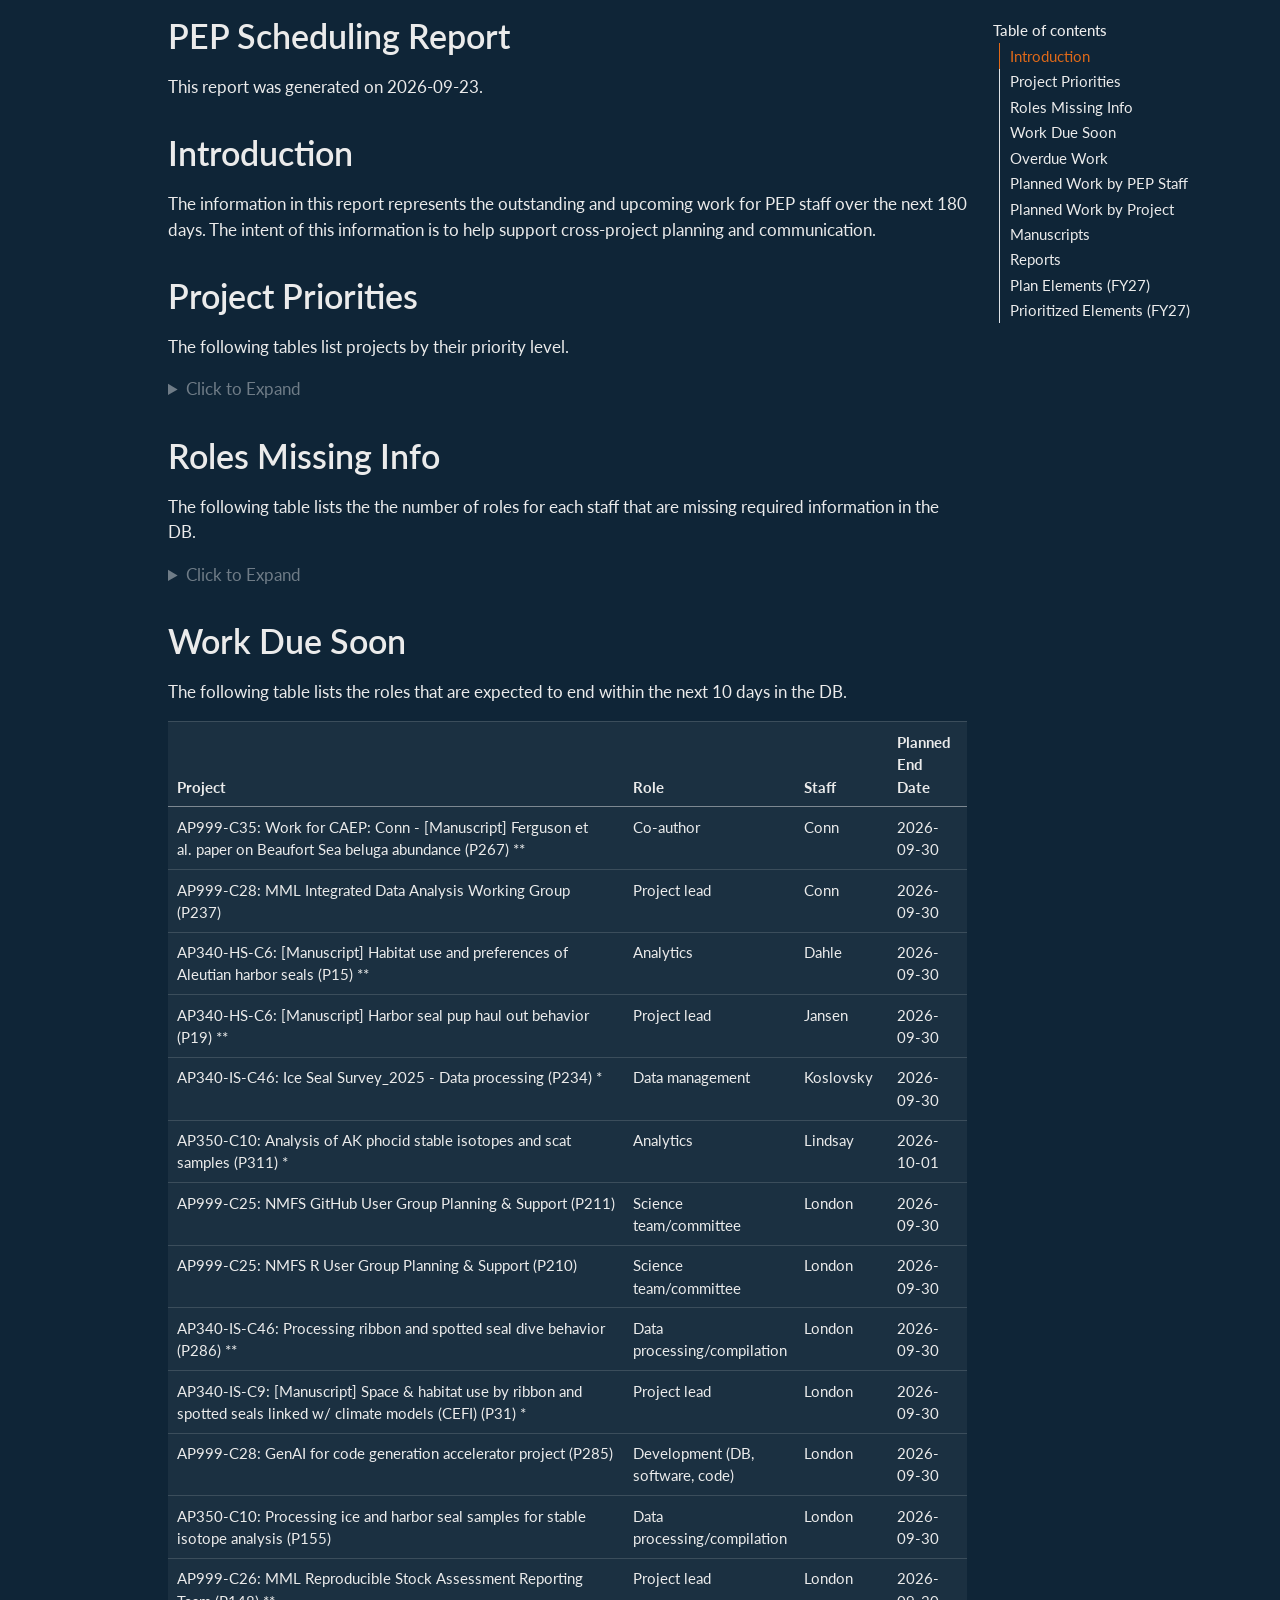
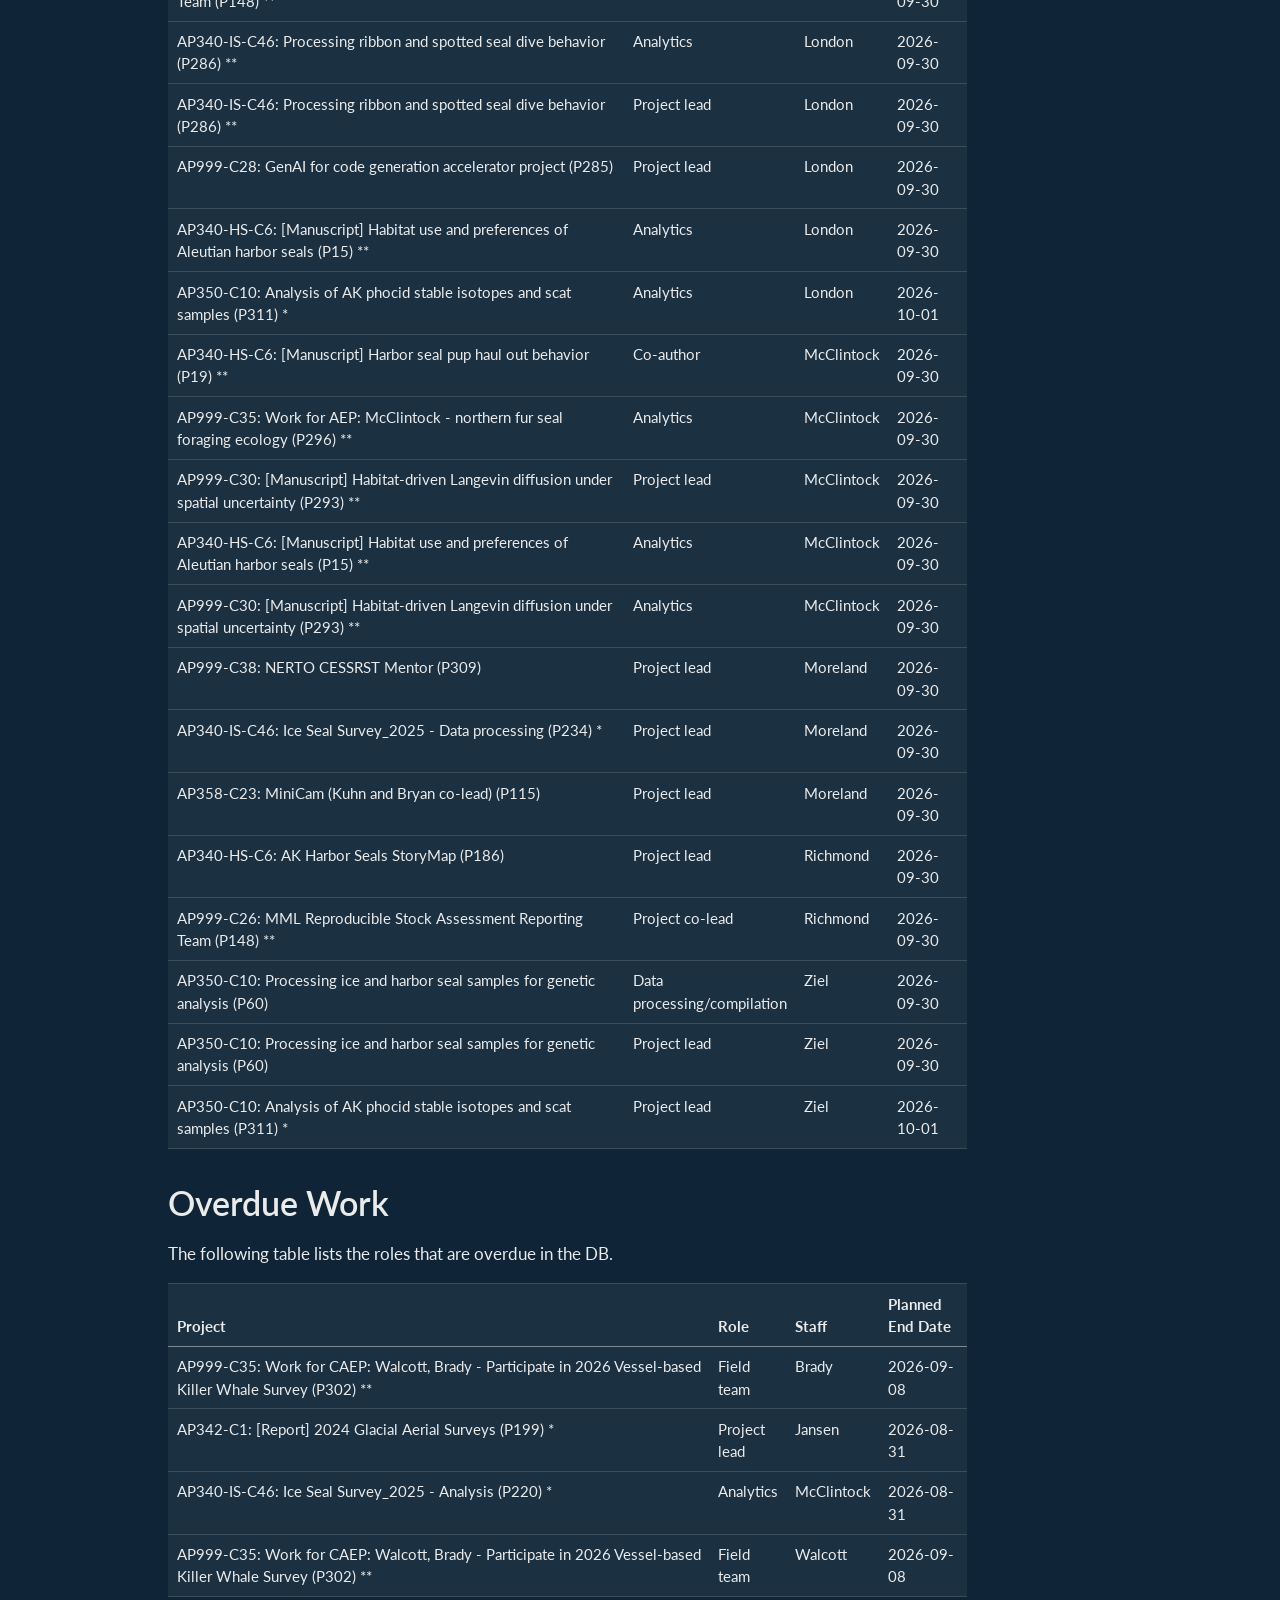
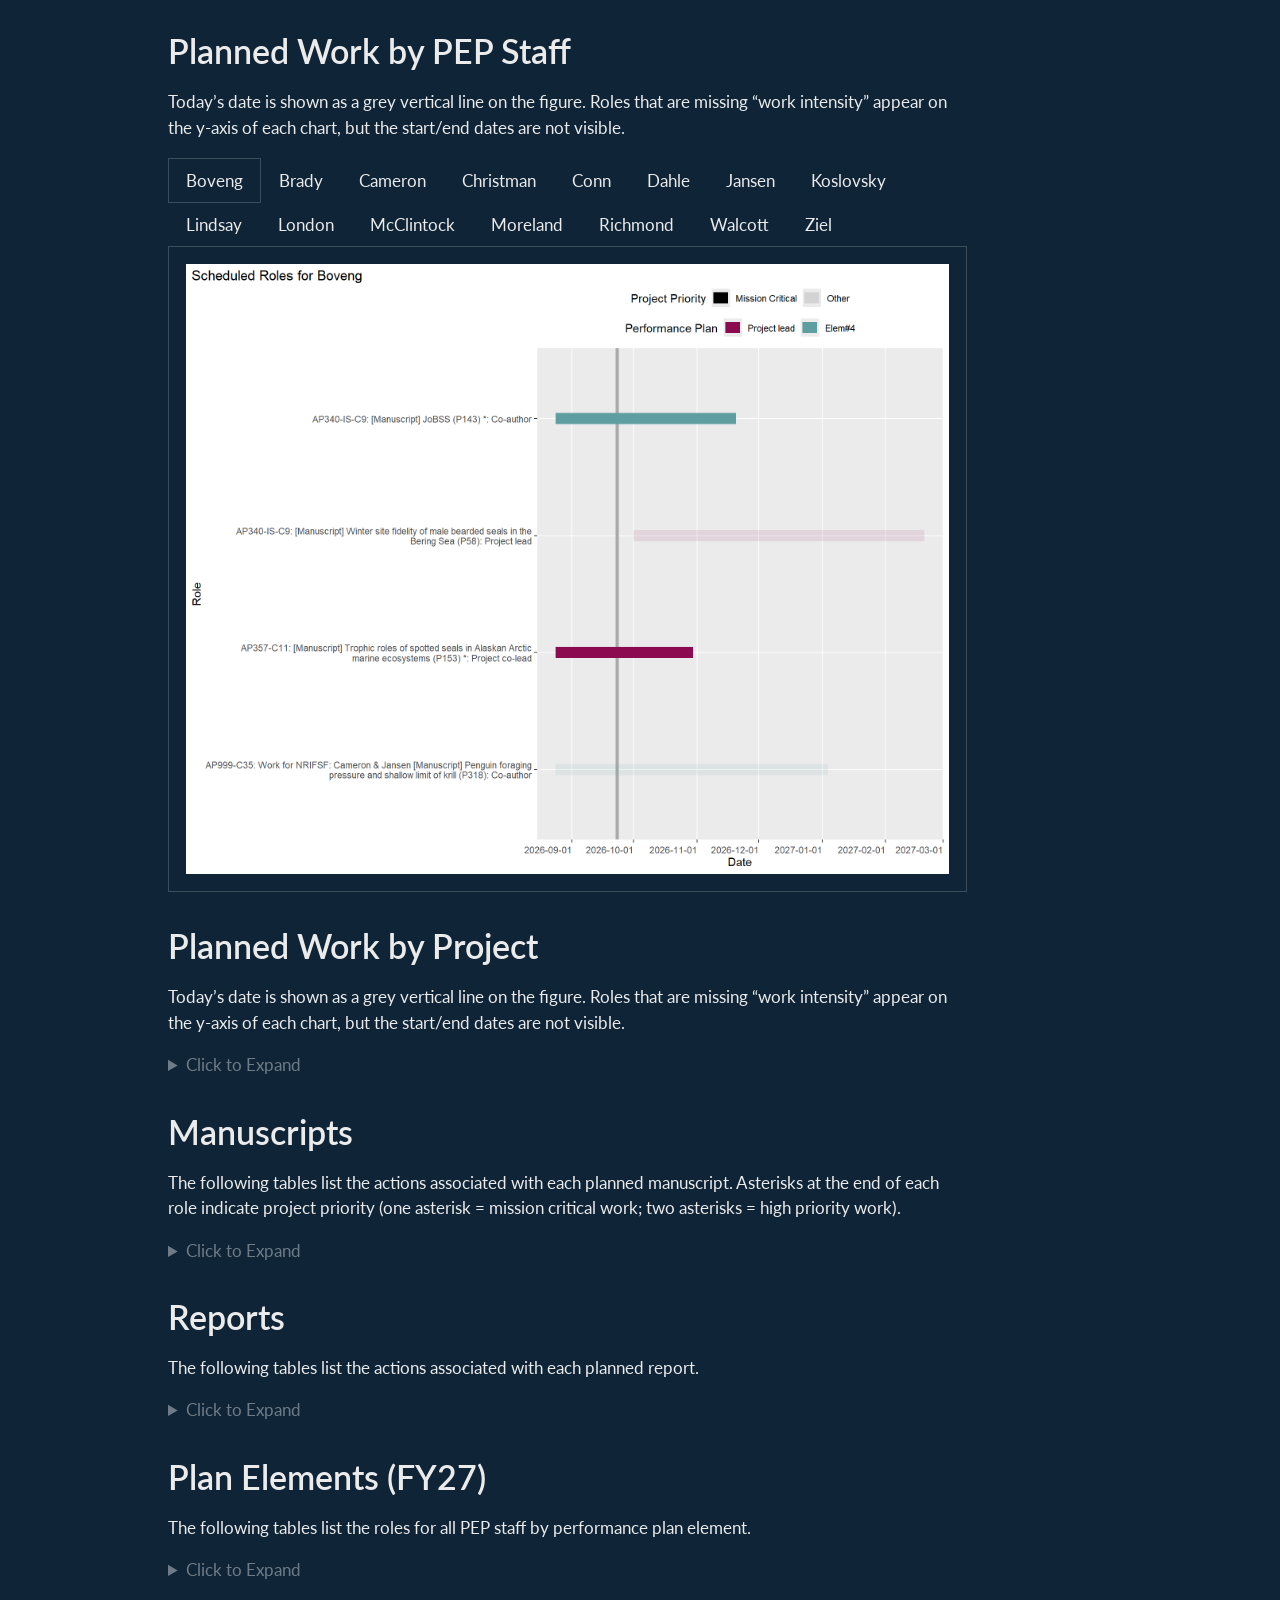
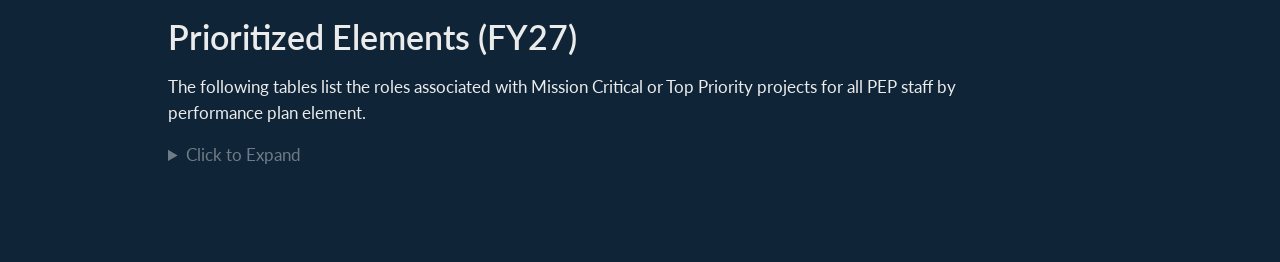
==== commit d2f05b13: "Updated to reflect FY27" ====
--- a/SchedulingReport/SchedulingReport.html
+++ b/SchedulingReport/SchedulingReport.html
@@ -148,8 +148,8 @@
   <li><a href="#tech-memo-beaufort-sea-polar-bear-population-p291" id="toc-tech-memo-beaufort-sea-polar-bear-population-p291" class="nav-link" data-scroll-target="#tech-memo-beaufort-sea-polar-bear-population-p291">Tech Memo: Beaufort Sea polar bear population (P291) **</a></li>
   <li><a href="#tech-memo-describing-at-sea-data-portal-p322" id="toc-tech-memo-describing-at-sea-data-portal-p322" class="nav-link" data-scroll-target="#tech-memo-describing-at-sea-data-portal-p322">Tech memo describing “at sea” data portal (P322) **</a></li>
   </ul></li>
-  <li><a href="#plan-elements-fy26" id="toc-plan-elements-fy26" class="nav-link" data-scroll-target="#plan-elements-fy26">Plan Elements (FY26)</a></li>
-  <li><a href="#prioritized-elements-fy26" id="toc-prioritized-elements-fy26" class="nav-link" data-scroll-target="#prioritized-elements-fy26">Prioritized Elements (FY26)</a></li>
+  <li><a href="#plan-elements-fy27" id="toc-plan-elements-fy27" class="nav-link" data-scroll-target="#plan-elements-fy27">Plan Elements (FY27)</a></li>
+  <li><a href="#prioritized-elements-fy27" id="toc-prioritized-elements-fy27" class="nav-link" data-scroll-target="#prioritized-elements-fy27">Prioritized Elements (FY27)</a></li>
   </ul>
 </nav>
 </div>
@@ -174,7 +174,7 @@
 </header>
 
 
-<p>This report was generated on 2026-09-22.</p>
+<p>This report was generated on 2026-09-23.</p>
 <section id="introduction" class="level1">
 <h1>Introduction</h1>
 <p>The information in this report represents the outstanding and upcoming work for PEP staff over the next 180 days. The intent of this information is to help support cross-project planning and communication.</p>
@@ -2854,8 +2854,8 @@
 </section></details>
 </section>
 
-<section id="plan-elements-fy26" class="level1">
-<h1>Plan Elements (FY26)</h1>
+<section id="plan-elements-fy27" class="level1">
+<h1>Plan Elements (FY27)</h1>
 <p>The following tables list the roles for all PEP staff by performance plan element.</p>
 <details>
 <summary>
@@ -2867,39 +2867,12 @@
 <div id="tabset-3-1" class="tab-pane active" role="tabpanel" aria-labelledby="tabset-3-1-tab">
 <section id="element-4" class="level3">
 <h3 class="anchored" data-anchor-id="element-4">—Element #4—</h3>
-<section id="ap340-hs-c6-scientific-support-for-harbor-seals---scientific-support-to-akro-harbor-seals" class="level4">
-<h4 class="anchored" data-anchor-id="ap340-hs-c6-scientific-support-for-harbor-seals---scientific-support-to-akro-harbor-seals"><u>AP340-HS-C6: Scientific support for harbor seals - Scientific support to AKRO (harbor seals)</u></h4>
-<section id="manuscript-ak-harbor-seals-abundance-trends" class="level5">
-<h5 class="anchored" data-anchor-id="manuscript-ak-harbor-seals-abundance-trends">.. [Manuscript] AK Harbor Seals Abundance &amp; Trends *</h5>
-<section id="project-co-lead---lead-author-completed" class="level6">
-<h6 class="anchored" data-anchor-id="project-co-lead---lead-author-completed">.. .. Project co-lead - Lead author [COMPLETED]</h6>
-</section>
-</section>
-</section>
 <section id="ap340-is-c9-scientific-support-for-ice-seals---scientific-support-to-akro-ice-seals" class="level4">
 <h4 class="anchored" data-anchor-id="ap340-is-c9-scientific-support-for-ice-seals---scientific-support-to-akro-ice-seals"><u>AP340-IS-C9: Scientific support for ice seals - Scientific support to AKRO (ice seals)</u></h4>
-<section id="manuscript-boss-u.s." class="level5">
-<h5 class="anchored" data-anchor-id="manuscript-boss-u.s.">.. [Manuscript] BOSS (U.S.) *</h5>
-<section id="project-co-lead---lead-author-completed-1" class="level6">
-<h6 class="anchored" data-anchor-id="project-co-lead---lead-author-completed-1">.. .. Project co-lead - Lead author [COMPLETED]</h6>
-</section>
-</section>
 <section id="manuscript-jobss" class="level5">
 <h5 class="anchored" data-anchor-id="manuscript-jobss">.. [Manuscript] JoBSS *</h5>
 <section id="co-author-2026-11-20" class="level6">
 <h6 class="anchored" data-anchor-id="co-author-2026-11-20">.. .. Co-author [2026-11-20]</h6>
-</section>
-</section>
-<section id="manuscript-ringed-seal-haul-out-emergence" class="level5">
-<h5 class="anchored" data-anchor-id="manuscript-ringed-seal-haul-out-emergence">.. [Manuscript] Ringed seal haul-out &amp; emergence *</h5>
-<section id="co-author-completed" class="level6">
-<h6 class="anchored" data-anchor-id="co-author-completed">.. .. Co-author [COMPLETED]</h6>
-</section>
-</section>
-<section id="manuscript-space-habitat-use-by-ribbon-and-spotted-seals-linked-w-climate-models-cefi" class="level5">
-<h5 class="anchored" data-anchor-id="manuscript-space-habitat-use-by-ribbon-and-spotted-seals-linked-w-climate-models-cefi">.. [Manuscript] Space &amp; habitat use by ribbon and spotted seals linked w/ climate models (CEFI) *</h5>
-<section id="co-author-completed-1" class="level6">
-<h6 class="anchored" data-anchor-id="co-author-completed-1">.. .. Co-author [COMPLETED]</h6>
 </section>
 </section>
 </section>
@@ -2962,93 +2935,15 @@
 </section>
 </section>
 </section>
-<section id="ap999-c35-other---work-for-projects-outside-pep-1" class="level4">
-<h4 class="anchored" data-anchor-id="ap999-c35-other---work-for-projects-outside-pep-1"><u>AP999-C35: Other - Work for projects outside PEP</u></h4>
-<section id="work-for-caep-walcott-brady---participate-in-2026-vessel-based-killer-whale-survey" class="level5">
-<h5 class="anchored" data-anchor-id="work-for-caep-walcott-brady---participate-in-2026-vessel-based-killer-whale-survey">.. Work for CAEP: Walcott, Brady - Participate in 2026 Vessel-based Killer Whale Survey **</h5>
-<section id="field-team-2026-09-08" class="level6">
-<h6 class="anchored" data-anchor-id="field-team-2026-09-08">.. .. Field team [2026-09-08]</h6>
-</section>
-</section>
-</section>
-</section>
-<section id="element-3" class="level3">
-<h3 class="anchored" data-anchor-id="element-3">—Element #3—</h3>
-<section id="ap340-hs-c44-scientific-support-for-harbor-seals---processing-and-analyses-of-data-harbor-seals" class="level4">
-<h4 class="anchored" data-anchor-id="ap340-hs-c44-scientific-support-for-harbor-seals---processing-and-analyses-of-data-harbor-seals"><u>AP340-HS-C44: Scientific support for harbor seals - Processing and analyses of data (harbor seals)</u></h4>
-<section id="aerial-survey-counts---glacial" class="level5">
-<h5 class="anchored" data-anchor-id="aerial-survey-counts---glacial">.. 2024 Aerial Survey Counts - Glacial **</h5>
-<section id="data-processingcompilation---counting-and-final-processing-of-imagery-completed" class="level6">
-<h6 class="anchored" data-anchor-id="data-processingcompilation---counting-and-final-processing-of-imagery-completed">.. .. Data processing/compilation - Counting and final processing of imagery [COMPLETED]</h6>
-</section>
-</section>
-</section>
-<section id="ap340-is-c46-scientific-support-for-ice-seals---processing-and-analyses-of-data-ice-seals" class="level4">
-<h4 class="anchored" data-anchor-id="ap340-is-c46-scientific-support-for-ice-seals---processing-and-analyses-of-data-ice-seals"><u>AP340-IS-C46: Scientific support for ice seals - Processing and analyses of data (ice seals)</u></h4>
-<section id="ice-seal-survey_2025---data-processing" class="level5">
-<h5 class="anchored" data-anchor-id="ice-seal-survey_2025---data-processing">.. Ice Seal Survey_2025 - Data processing *</h5>
-<section id="data-processingcompilation---model-output-review-species-id-completed" class="level6">
-<h6 class="anchored" data-anchor-id="data-processingcompilation---model-output-review-species-id-completed">.. .. Data processing/compilation - model output review, species ID [COMPLETED]</h6>
-</section>
-</section>
-<section id="plan-development-of-species-id-standardize-training-and-test-approach-for-future-ice-seal-surveys" class="level5">
-<h5 class="anchored" data-anchor-id="plan-development-of-species-id-standardize-training-and-test-approach-for-future-ice-seal-surveys">.. Plan development of Species ID standardize training and test approach for future ice seal surveys *</h5>
-<section id="project-lead---draft-criteria-and-submit-to-reviewers-jan-then-build-test-imagedetections-set-and-instructions.-completed" class="level6">
-<h6 class="anchored" data-anchor-id="project-lead---draft-criteria-and-submit-to-reviewers-jan-then-build-test-imagedetections-set-and-instructions.-completed">.. .. Project lead - Draft criteria and submit to reviewers (Jan), then build test image/detections set and instructions. [COMPLETED]</h6>
-</section>
-</section>
-</section>
-<section id="ap999-c15-other---program-datainformation-management-1" class="level4">
-<h4 class="anchored" data-anchor-id="ap999-c15-other---program-datainformation-management-1"><u>AP999-C15: Other - Program data/information management</u></h4>
-<section id="migrate-data-to-cloud" class="level5">
-<h5 class="anchored" data-anchor-id="migrate-data-to-cloud">.. Migrate data to cloud *</h5>
-<section id="data-management---moving-data-to-google-share-drive-cancelled" class="level6">
-<h6 class="anchored" data-anchor-id="data-management---moving-data-to-google-share-drive-cancelled">.. .. Data management - Moving data to Google Share Drive [CANCELLED]</h6>
-</section>
-</section>
-</section>
 </section>
 <section id="element-4-1" class="level3">
 <h3 class="anchored" data-anchor-id="element-4-1">—Element #4—</h3>
-<section id="ap340-hs-c6-scientific-support-for-harbor-seals---scientific-support-to-akro-harbor-seals-1" class="level4">
-<h4 class="anchored" data-anchor-id="ap340-hs-c6-scientific-support-for-harbor-seals---scientific-support-to-akro-harbor-seals-1"><u>AP340-HS-C6: Scientific support for harbor seals - Scientific support to AKRO (harbor seals)</u></h4>
-<section id="manuscript-ak-harbor-seals-abundance-trends-1" class="level5">
-<h5 class="anchored" data-anchor-id="manuscript-ak-harbor-seals-abundance-trends-1">.. [Manuscript] AK Harbor Seals Abundance &amp; Trends *</h5>
-<section id="co-author-completed-2" class="level6">
-<h6 class="anchored" data-anchor-id="co-author-completed-2">.. .. Co-author [COMPLETED]</h6>
-</section>
-</section>
-</section>
 <section id="ap340-is-c9-scientific-support-for-ice-seals---scientific-support-to-akro-ice-seals-1" class="level4">
 <h4 class="anchored" data-anchor-id="ap340-is-c9-scientific-support-for-ice-seals---scientific-support-to-akro-ice-seals-1"><u>AP340-IS-C9: Scientific support for ice seals - Scientific support to AKRO (ice seals)</u></h4>
-<section id="manuscript-boss-u.s.-1" class="level5">
-<h5 class="anchored" data-anchor-id="manuscript-boss-u.s.-1">.. [Manuscript] BOSS (U.S.) *</h5>
-<section id="co-author-completed-3" class="level6">
-<h6 class="anchored" data-anchor-id="co-author-completed-3">.. .. Co-author [COMPLETED]</h6>
-</section>
-</section>
 <section id="manuscript-jobss-1" class="level5">
 <h5 class="anchored" data-anchor-id="manuscript-jobss-1">.. [Manuscript] JoBSS *</h5>
 <section id="co-author-2026-11-20-1" class="level6">
 <h6 class="anchored" data-anchor-id="co-author-2026-11-20-1">.. .. Co-author [2026-11-20]</h6>
-</section>
-</section>
-</section>
-<section id="ap342-c1-harbor-seal-fieldwork---harbor-seal-research---aircraft" class="level4">
-<h4 class="anchored" data-anchor-id="ap342-c1-harbor-seal-fieldwork---harbor-seal-research---aircraft"><u>AP342-C1: Harbor seal fieldwork - Harbor Seal Research - Aircraft</u></h4>
-<section id="report-2024-glacial-aerial-surveys" class="level5">
-<h5 class="anchored" data-anchor-id="report-2024-glacial-aerial-surveys">.. [Report] 2024 Glacial Aerial Surveys *</h5>
-<section id="co-author-completed-4" class="level6">
-<h6 class="anchored" data-anchor-id="co-author-completed-4">.. .. Co-author [COMPLETED]</h6>
-</section>
-</section>
-</section>
-<section id="ap356-c14-uas-body-condition---phase-iii-uas-tests-analysis-and-reporting" class="level4">
-<h4 class="anchored" data-anchor-id="ap356-c14-uas-body-condition---phase-iii-uas-tests-analysis-and-reporting"><u>AP356-C14: UAS body condition - Phase III: UAS tests, analysis and reporting</u></h4>
-<section id="manuscript-monitoring-body-condition-of-seals-in-alaska-using-uas" class="level5">
-<h5 class="anchored" data-anchor-id="manuscript-monitoring-body-condition-of-seals-in-alaska-using-uas">.. [Manuscript] Monitoring Body Condition of Seals in Alaska Using UAS</h5>
-<section id="co-author-completed-5" class="level6">
-<h6 class="anchored" data-anchor-id="co-author-completed-5">.. .. Co-author [COMPLETED]</h6>
 </section>
 </section>
 </section>
@@ -3063,8 +2958,8 @@
 <h5 class="anchored" data-anchor-id="component-lead">.. Component lead</h5>
 </section>
 </section>
-<section id="ap340-is-c46-scientific-support-for-ice-seals---processing-and-analyses-of-data-ice-seals-1" class="level4">
-<h4 class="anchored" data-anchor-id="ap340-is-c46-scientific-support-for-ice-seals---processing-and-analyses-of-data-ice-seals-1"><u>AP340-IS-C46: Scientific support for ice seals - Processing and analyses of data (ice seals)</u></h4>
+<section id="ap340-is-c46-scientific-support-for-ice-seals---processing-and-analyses-of-data-ice-seals" class="level4">
+<h4 class="anchored" data-anchor-id="ap340-is-c46-scientific-support-for-ice-seals---processing-and-analyses-of-data-ice-seals"><u>AP340-IS-C46: Scientific support for ice seals - Processing and analyses of data (ice seals)</u></h4>
 <section id="component-lead-1" class="level5">
 <h5 class="anchored" data-anchor-id="component-lead-1">.. Component lead</h5>
 </section>
@@ -3075,14 +2970,14 @@
 <h5 class="anchored" data-anchor-id="component-lead-2">.. Component lead</h5>
 </section>
 </section>
-<section id="ap356-c14-uas-body-condition---phase-iii-uas-tests-analysis-and-reporting-1" class="level4">
-<h4 class="anchored" data-anchor-id="ap356-c14-uas-body-condition---phase-iii-uas-tests-analysis-and-reporting-1"><u>AP356-C14: UAS body condition - Phase III: UAS tests, analysis and reporting</u></h4>
+<section id="ap356-c14-uas-body-condition---phase-iii-uas-tests-analysis-and-reporting" class="level4">
+<h4 class="anchored" data-anchor-id="ap356-c14-uas-body-condition---phase-iii-uas-tests-analysis-and-reporting"><u>AP356-C14: UAS body condition - Phase III: UAS tests, analysis and reporting</u></h4>
 <section id="component-lead-3" class="level5">
 <h5 class="anchored" data-anchor-id="component-lead-3">.. Component lead</h5>
 </section>
 </section>
-<section id="ap999-c15-other---program-datainformation-management-2" class="level4">
-<h4 class="anchored" data-anchor-id="ap999-c15-other---program-datainformation-management-2"><u>AP999-C15: Other - Program data/information management</u></h4>
+<section id="ap999-c15-other---program-datainformation-management-1" class="level4">
+<h4 class="anchored" data-anchor-id="ap999-c15-other---program-datainformation-management-1"><u>AP999-C15: Other - Program data/information management</u></h4>
 <section id="pep-project-documentation-1" class="level5">
 <h5 class="anchored" data-anchor-id="pep-project-documentation-1">.. PEP project documentation **</h5>
 <section id="development-documentation---establish-and-maintain-documentation-on-going-1" class="level6">
@@ -3092,12 +2987,6 @@
 </section>
 <section id="ap999-c28-other---working-groups-and-committees" class="level4">
 <h4 class="anchored" data-anchor-id="ap999-c28-other---working-groups-and-committees"><u>AP999-C28: Other - Working groups and committees</u></h4>
-<section id="refresh-working-group-stock-prioritization" class="level5">
-<h5 class="anchored" data-anchor-id="refresh-working-group-stock-prioritization">.. 2026 Refresh Working Group (Stock Prioritization) **</h5>
-<section id="noaa-working-group-member-completed" class="level6">
-<h6 class="anchored" data-anchor-id="noaa-working-group-member-completed">.. .. NOAA working group member [COMPLETED]</h6>
-</section>
-</section>
 <section id="listing-guidance-working-group-esa" class="level5">
 <h5 class="anchored" data-anchor-id="listing-guidance-working-group-esa">.. Listing Guidance Working Group (ESA) **</h5>
 <section id="noaa-working-group-member---to-ensure-guidance-and-processes-are-consistent-with-the-gold-standard-science-eo-2027-09-30" class="level6">
@@ -3120,8 +3009,8 @@
 </section>
 </section>
 </section>
-<section id="ap340-hs-c6-scientific-support-for-harbor-seals---scientific-support-to-akro-harbor-seals-2" class="level4">
-<h4 class="anchored" data-anchor-id="ap340-hs-c6-scientific-support-for-harbor-seals---scientific-support-to-akro-harbor-seals-2"><u>AP340-HS-C6: Scientific support for harbor seals - Scientific support to AKRO (harbor seals)</u></h4>
+<section id="ap340-hs-c6-scientific-support-for-harbor-seals---scientific-support-to-akro-harbor-seals" class="level4">
+<h4 class="anchored" data-anchor-id="ap340-hs-c6-scientific-support-for-harbor-seals---scientific-support-to-akro-harbor-seals"><u>AP340-HS-C6: Scientific support for harbor seals - Scientific support to AKRO (harbor seals)</u></h4>
 <section id="support-to-akro-for-management-of-alaskan-harbor-seals" class="level5">
 <h5 class="anchored" data-anchor-id="support-to-akro-for-management-of-alaskan-harbor-seals">.. Support to AKRO for management of Alaskan harbor seals</h5>
 <section id="management-support-on-going-1" class="level6">
@@ -3129,12 +3018,6 @@
 </section>
 <section id="project-lead---periodic-data-calls-setting-priorities-etc.-on-going" class="level6">
 <h6 class="anchored" data-anchor-id="project-lead---periodic-data-calls-setting-priorities-etc.-on-going">.. .. Project lead - Periodic data calls, setting priorities, etc. [ON-GOING]</h6>
-</section>
-</section>
-<section id="manuscript-ak-harbor-seals-abundance-trends-2" class="level5">
-<h5 class="anchored" data-anchor-id="manuscript-ak-harbor-seals-abundance-trends-2">.. [Manuscript] AK Harbor Seals Abundance &amp; Trends *</h5>
-<section id="co-author-completed-6" class="level6">
-<h6 class="anchored" data-anchor-id="co-author-completed-6">.. .. Co-author [COMPLETED]</h6>
 </section>
 </section>
 </section>
@@ -3149,12 +3032,6 @@
 <h6 class="anchored" data-anchor-id="project-lead-on-going-2">.. .. Project lead [ON-GOING]</h6>
 </section>
 </section>
-<section id="report-2026-alaska-ice-seal-research-plan" class="level5">
-<h5 class="anchored" data-anchor-id="report-2026-alaska-ice-seal-research-plan">.. [Report] 2026 Alaska Ice Seal Research Plan *</h5>
-<section id="co-author-completed-7" class="level6">
-<h6 class="anchored" data-anchor-id="co-author-completed-7">.. .. Co-author [COMPLETED]</h6>
-</section>
-</section>
 </section>
 <section id="ap340-is-c9-scientific-support-for-ice-seals---scientific-support-to-akro-ice-seals-3" class="level4">
 <h4 class="anchored" data-anchor-id="ap340-is-c9-scientific-support-for-ice-seals---scientific-support-to-akro-ice-seals-3"><u>AP340-IS-C9: Scientific support for ice seals - Scientific support to AKRO (ice seals)</u></h4>
@@ -3176,34 +3053,10 @@
 <h6 class="anchored" data-anchor-id="project-lead---periodic-data-calls-setting-priorities-etc.-on-going-1">.. .. Project lead - Periodic data calls, setting priorities, etc. [ON-GOING]</h6>
 </section>
 </section>
-<section id="manuscript-boss-u.s.-2" class="level5">
-<h5 class="anchored" data-anchor-id="manuscript-boss-u.s.-2">.. [Manuscript] BOSS (U.S.) *</h5>
-<section id="co-author-completed-8" class="level6">
-<h6 class="anchored" data-anchor-id="co-author-completed-8">.. .. Co-author [COMPLETED]</h6>
-</section>
-<section id="project-lead-submitted" class="level6">
-<h6 class="anchored" data-anchor-id="project-lead-submitted">.. .. Project lead [SUBMITTED]</h6>
-</section>
-</section>
 <section id="manuscript-jobss-2" class="level5">
 <h5 class="anchored" data-anchor-id="manuscript-jobss-2">.. [Manuscript] JoBSS *</h5>
 <section id="co-author-2026-11-20-2" class="level6">
 <h6 class="anchored" data-anchor-id="co-author-2026-11-20-2">.. .. Co-author [2026-11-20]</h6>
-</section>
-</section>
-<section id="manuscript-space-habitat-use-by-ribbon-and-spotted-seals-linked-w-climate-models-cefi-1" class="level5">
-<h5 class="anchored" data-anchor-id="manuscript-space-habitat-use-by-ribbon-and-spotted-seals-linked-w-climate-models-cefi-1">.. [Manuscript] Space &amp; habitat use by ribbon and spotted seals linked w/ climate models (CEFI) *</h5>
-<section id="co-author-completed-9" class="level6">
-<h6 class="anchored" data-anchor-id="co-author-completed-9">.. .. Co-author [COMPLETED]</h6>
-</section>
-</section>
-</section>
-<section id="ap356-c14-uas-body-condition---phase-iii-uas-tests-analysis-and-reporting-2" class="level4">
-<h4 class="anchored" data-anchor-id="ap356-c14-uas-body-condition---phase-iii-uas-tests-analysis-and-reporting-2"><u>AP356-C14: UAS body condition - Phase III: UAS tests, analysis and reporting</u></h4>
-<section id="manuscript-monitoring-body-condition-of-seals-in-alaska-using-uas-1" class="level5">
-<h5 class="anchored" data-anchor-id="manuscript-monitoring-body-condition-of-seals-in-alaska-using-uas-1">.. [Manuscript] Monitoring Body Condition of Seals in Alaska Using UAS</h5>
-<section id="project-lead---accepted.-all-revisions-completed.-just-awaiting-publication.-submitted" class="level6">
-<h6 class="anchored" data-anchor-id="project-lead---accepted.-all-revisions-completed.-just-awaiting-publication.-submitted">.. .. Project lead - Accepted. All revisions completed. Just awaiting publication. [SUBMITTED]</h6>
 </section>
 </section>
 </section>
@@ -3216,8 +3069,8 @@
 </section>
 </section>
 </section>
-<section id="ap999-c35-other---work-for-projects-outside-pep-2" class="level4">
-<h4 class="anchored" data-anchor-id="ap999-c35-other---work-for-projects-outside-pep-2"><u>AP999-C35: Other - Work for projects outside PEP</u></h4>
+<section id="ap999-c35-other---work-for-projects-outside-pep-1" class="level4">
+<h4 class="anchored" data-anchor-id="ap999-c35-other---work-for-projects-outside-pep-1"><u>AP999-C35: Other - Work for projects outside PEP</u></h4>
 <section id="work-for-nrifsf-cameron-jansen-manuscript-penguin-foraging-pressure-and-shallow-limit-of-krill-1" class="level5">
 <h5 class="anchored" data-anchor-id="work-for-nrifsf-cameron-jansen-manuscript-penguin-foraging-pressure-and-shallow-limit-of-krill-1">.. Work for NRIFSF: Cameron &amp; Jansen [Manuscript] Penguin foraging pressure and shallow limit of krill</h5>
 <section id="co-author-2027-01-04-1" class="level6">
@@ -3233,8 +3086,8 @@
 <div id="tabset-3-4" class="tab-pane" role="tabpanel" aria-labelledby="tabset-3-4-tab">
 <section id="element-1-2" class="level3">
 <h3 class="anchored" data-anchor-id="element-1-2">—Element #1—</h3>
-<section id="ap999-c15-other---program-datainformation-management-3" class="level4">
-<h4 class="anchored" data-anchor-id="ap999-c15-other---program-datainformation-management-3"><u>AP999-C15: Other - Program data/information management</u></h4>
+<section id="ap999-c15-other---program-datainformation-management-2" class="level4">
+<h4 class="anchored" data-anchor-id="ap999-c15-other---program-datainformation-management-2"><u>AP999-C15: Other - Program data/information management</u></h4>
 <section id="pep-project-documentation-2" class="level5">
 <h5 class="anchored" data-anchor-id="pep-project-documentation-2">.. PEP project documentation **</h5>
 <section id="development-documentation---establish-and-maintain-documentation-including-inport-metadata-on-going" class="level6">
@@ -3252,107 +3105,14 @@
 </section>
 </section>
 </section>
-<section id="element-2-1" class="level3">
-<h3 class="anchored" data-anchor-id="element-2-1">—Element #2—</h3>
-<section id="ap342-c1-harbor-seal-fieldwork---harbor-seal-research---aircraft-1" class="level4">
-<h4 class="anchored" data-anchor-id="ap342-c1-harbor-seal-fieldwork---harbor-seal-research---aircraft-1"><u>AP342-C1: Harbor seal fieldwork - Harbor Seal Research - Aircraft</u></h4>
-<section id="aerial-survey-optimization-and-planning" class="level5">
-<h5 class="anchored" data-anchor-id="aerial-survey-optimization-and-planning">.. 2026 Aerial survey optimization and planning *</h5>
-<section id="project-co-lead-completed" class="level6">
-<h6 class="anchored" data-anchor-id="project-co-lead-completed">.. .. Project co-lead [COMPLETED]</h6>
-</section>
-</section>
-<section id="aerial-surveys-of-ns-kodiak-and-cook-inletshelikof-strait-stocks" class="level5">
-<h5 class="anchored" data-anchor-id="aerial-surveys-of-ns-kodiak-and-cook-inletshelikof-strait-stocks">.. 2026 Aerial surveys of N/S Kodiak and Cook Inlet/Shelikof Strait stocks *</h5>
-<section id="field-leadco-lead-completed" class="level6">
-<h6 class="anchored" data-anchor-id="field-leadco-lead-completed">.. .. Field lead/co-lead [COMPLETED]</h6>
-</section>
-</section>
-</section>
-<section id="ap342-c42-harbor-seal-fieldwork---harbor-seal-research-iliamna---aircraft" class="level4">
-<h4 class="anchored" data-anchor-id="ap342-c42-harbor-seal-fieldwork---harbor-seal-research-iliamna---aircraft"><u>AP342-C42: Harbor seal fieldwork - Harbor Seal Research (Iliamna) - Aircraft</u></h4>
-<section id="aerial-surveys-of-iliamna-lake" class="level5">
-<h5 class="anchored" data-anchor-id="aerial-surveys-of-iliamna-lake">.. 2026 Aerial surveys of Iliamna Lake *</h5>
-<section id="field-leadco-lead-completed-1" class="level6">
-<h6 class="anchored" data-anchor-id="field-leadco-lead-completed-1">.. .. Field lead/co-lead [COMPLETED]</h6>
-</section>
-<section id="project-lead-completed" class="level6">
-<h6 class="anchored" data-anchor-id="project-lead-completed">.. .. Project lead [COMPLETED]</h6>
-</section>
-</section>
-</section>
-<section id="ap346-c7-ice-seal-fieldwork---ice-seal-research---aircraft" class="level4">
-<h4 class="anchored" data-anchor-id="ap346-c7-ice-seal-fieldwork---ice-seal-research---aircraft"><u>AP346-C7: Ice seal fieldwork - Ice Seal Research - Aircraft</u></h4>
-<section id="ice-seal-survey_2025---permits-and-permit-reports" class="level5">
-<h5 class="anchored" data-anchor-id="ice-seal-survey_2025---permits-and-permit-reports">.. Ice Seal Survey_2025 - Permits and permit reports</h5>
-<section id="permit-related-activities---submit-permit-report-to-usfws-by-january-2026-completed" class="level6">
-<h6 class="anchored" data-anchor-id="permit-related-activities---submit-permit-report-to-usfws-by-january-2026-completed">.. .. Permit-related activities - Submit Permit Report to USFWS by January 2026 [COMPLETED]</h6>
-</section>
-</section>
-</section>
-<section id="ap999-c35-other---work-for-projects-outside-pep-3" class="level4">
-<h4 class="anchored" data-anchor-id="ap999-c35-other---work-for-projects-outside-pep-3"><u>AP999-C35: Other - Work for projects outside PEP</u></h4>
-<section id="work-for-nefsc-kamera-training-and-field-support" class="level5">
-<h5 class="anchored" data-anchor-id="work-for-nefsc-kamera-training-and-field-support">.. Work for NEFSC: KAMERA training and field support **</h5>
-<section id="field-team-completed" class="level6">
-<h6 class="anchored" data-anchor-id="field-team-completed">.. .. Field team [COMPLETED]</h6>
-</section>
-<section id="fieldwork-prep-logistics-completed" class="level6">
-<h6 class="anchored" data-anchor-id="fieldwork-prep-logistics-completed">.. .. Fieldwork (prep, logistics) [COMPLETED]</h6>
-</section>
-</section>
-<section id="work-for-sefsc-christman---2026-aerial-survey-of-rices-whales" class="level5">
-<h5 class="anchored" data-anchor-id="work-for-sefsc-christman---2026-aerial-survey-of-rices-whales">.. Work for SEFSC: Christman - 2026 Aerial Survey of Rice’s Whales **</h5>
-<section id="field-team-completed-1" class="level6">
-<h6 class="anchored" data-anchor-id="field-team-completed-1">.. .. Field team [COMPLETED]</h6>
-</section>
-<section id="fieldwork-prep-logistics-completed-1" class="level6">
-<h6 class="anchored" data-anchor-id="fieldwork-prep-logistics-completed-1">.. .. Fieldwork (prep, logistics) [COMPLETED]</h6>
-</section>
-</section>
-</section>
-</section>
-<section id="element-3-1" class="level3">
-<h3 class="anchored" data-anchor-id="element-3-1">—Element #3—</h3>
-<section id="ap340-is-c46-scientific-support-for-ice-seals---processing-and-analyses-of-data-ice-seals-2" class="level4">
-<h4 class="anchored" data-anchor-id="ap340-is-c46-scientific-support-for-ice-seals---processing-and-analyses-of-data-ice-seals-2"><u>AP340-IS-C46: Scientific support for ice seals - Processing and analyses of data (ice seals)</u></h4>
-<section id="ice-seal-survey_2025---data-processing-1" class="level5">
-<h5 class="anchored" data-anchor-id="ice-seal-survey_2025---data-processing-1">.. Ice Seal Survey_2025 - Data processing *</h5>
-<section id="data-processingcompilation---model-output-review-species-id-completed-1" class="level6">
-<h6 class="anchored" data-anchor-id="data-processingcompilation---model-output-review-species-id-completed-1">.. .. Data processing/compilation - model output review, species ID [COMPLETED]</h6>
-</section>
-</section>
-<section id="plan-development-of-species-id-standardize-training-and-test-approach-for-future-ice-seal-surveys-1" class="level5">
-<h5 class="anchored" data-anchor-id="plan-development-of-species-id-standardize-training-and-test-approach-for-future-ice-seal-surveys-1">.. Plan development of Species ID standardize training and test approach for future ice seal surveys *</h5>
-<section id="testingevaluation---review-criteria-in-early-draft-jan-then-run-through-test-training-material-workflow-may-completed" class="level6">
-<h6 class="anchored" data-anchor-id="testingevaluation---review-criteria-in-early-draft-jan-then-run-through-test-training-material-workflow-may-completed">.. .. Testing/evaluation - review criteria in early draft (Jan), then run through test training material workflow (May) [COMPLETED]</h6>
-</section>
-</section>
-</section>
-<section id="ap999-c15-other---program-datainformation-management-4" class="level4">
-<h4 class="anchored" data-anchor-id="ap999-c15-other---program-datainformation-management-4"><u>AP999-C15: Other - Program data/information management</u></h4>
-<section id="migrate-data-to-cloud-1" class="level5">
-<h5 class="anchored" data-anchor-id="migrate-data-to-cloud-1">.. Migrate data to cloud *</h5>
-<section id="data-management---moving-data-to-google-share-drive-cancelled-1" class="level6">
-<h6 class="anchored" data-anchor-id="data-management---moving-data-to-google-share-drive-cancelled-1">.. .. Data management - Moving data to Google Share Drive [CANCELLED]</h6>
-</section>
-</section>
-</section>
-</section>
 <section id="element-4-3" class="level3">
 <h3 class="anchored" data-anchor-id="element-4-3">—Element #4—</h3>
-<section id="ap340-hs-c6-scientific-support-for-harbor-seals---scientific-support-to-akro-harbor-seals-3" class="level4">
-<h4 class="anchored" data-anchor-id="ap340-hs-c6-scientific-support-for-harbor-seals---scientific-support-to-akro-harbor-seals-3"><u>AP340-HS-C6: Scientific support for harbor seals - Scientific support to AKRO (harbor seals)</u></h4>
+<section id="ap340-hs-c6-scientific-support-for-harbor-seals---scientific-support-to-akro-harbor-seals-1" class="level4">
+<h4 class="anchored" data-anchor-id="ap340-hs-c6-scientific-support-for-harbor-seals---scientific-support-to-akro-harbor-seals-1"><u>AP340-HS-C6: Scientific support for harbor seals - Scientific support to AKRO (harbor seals)</u></h4>
 <section id="ak-harbor-seals-storymap" class="level5">
 <h5 class="anchored" data-anchor-id="ak-harbor-seals-storymap">.. AK Harbor Seals StoryMap</h5>
 <section id="project-co-lead-2027-09-30" class="level6">
 <h6 class="anchored" data-anchor-id="project-co-lead-2027-09-30">.. .. Project co-lead [2027-09-30]</h6>
-</section>
-</section>
-<section id="manuscript-ak-harbor-seals-abundance-trends-3" class="level5">
-<h5 class="anchored" data-anchor-id="manuscript-ak-harbor-seals-abundance-trends-3">.. [Manuscript] AK Harbor Seals Abundance &amp; Trends *</h5>
-<section id="co-author-completed-10" class="level6">
-<h6 class="anchored" data-anchor-id="co-author-completed-10">.. .. Co-author [COMPLETED]</h6>
 </section>
 </section>
 </section>
@@ -3362,33 +3122,6 @@
 <h5 class="anchored" data-anchor-id="manuscript-jobss-3">.. [Manuscript] JoBSS *</h5>
 <section id="co-author---started-draft-manuscript-scheduled-co-working-sessions-with-moreland-2026-11-20" class="level6">
 <h6 class="anchored" data-anchor-id="co-author---started-draft-manuscript-scheduled-co-working-sessions-with-moreland-2026-11-20">.. .. Co-author - Started draft manuscript; scheduled co-working sessions with Moreland [2026-11-20]</h6>
-</section>
-</section>
-</section>
-<section id="ap342-c1-harbor-seal-fieldwork---harbor-seal-research---aircraft-2" class="level4">
-<h4 class="anchored" data-anchor-id="ap342-c1-harbor-seal-fieldwork---harbor-seal-research---aircraft-2"><u>AP342-C1: Harbor seal fieldwork - Harbor Seal Research - Aircraft</u></h4>
-<section id="report-2024-glacial-aerial-surveys-1" class="level5">
-<h5 class="anchored" data-anchor-id="report-2024-glacial-aerial-surveys-1">.. [Report] 2024 Glacial Aerial Surveys *</h5>
-<section id="co-author-completed-11" class="level6">
-<h6 class="anchored" data-anchor-id="co-author-completed-11">.. .. Co-author [COMPLETED]</h6>
-</section>
-</section>
-</section>
-<section id="ap346-c7-ice-seal-fieldwork---ice-seal-research---aircraft-1" class="level4">
-<h4 class="anchored" data-anchor-id="ap346-c7-ice-seal-fieldwork---ice-seal-research---aircraft-1"><u>AP346-C7: Ice seal fieldwork - Ice Seal Research - Aircraft</u></h4>
-<section id="report-ice-seal-survey_2025---field-report" class="level5">
-<h5 class="anchored" data-anchor-id="report-ice-seal-survey_2025---field-report">.. [Report] Ice Seal Survey_2025 - Field Report *</h5>
-<section id="co-author---submitted-to-rpts-on-54-2026-final-accepted-by-noaa-ir-through-rpts-on-622026-completed" class="level6">
-<h6 class="anchored" data-anchor-id="co-author---submitted-to-rpts-on-54-2026-final-accepted-by-noaa-ir-through-rpts-on-622026-completed">.. .. Co-author - Submitted to RPTS on 5/4/ 2026; Final accepted by NOAA IR through RPTS on 6/2/2026 [COMPLETED]</h6>
-</section>
-</section>
-</section>
-<section id="ap999-c35-other---work-for-projects-outside-pep-4" class="level4">
-<h4 class="anchored" data-anchor-id="ap999-c35-other---work-for-projects-outside-pep-4"><u>AP999-C35: Other - Work for projects outside PEP</u></h4>
-<section id="work-for-nefsc-kamera-training-and-field-support-1" class="level5">
-<h5 class="anchored" data-anchor-id="work-for-nefsc-kamera-training-and-field-support-1">.. Work for NEFSC: KAMERA training and field support **</h5>
-<section id="presenterorganizer---kamera-training-completed" class="level6">
-<h6 class="anchored" data-anchor-id="presenterorganizer---kamera-training-completed">.. .. Presenter/organizer - KAMERA training [COMPLETED]</h6>
 </section>
 </section>
 </section>
@@ -3409,8 +3142,8 @@
 <h5 class="anchored" data-anchor-id="component-lead-4">.. Component lead</h5>
 </section>
 </section>
-<section id="ap999-c15-other---program-datainformation-management-5" class="level4">
-<h4 class="anchored" data-anchor-id="ap999-c15-other---program-datainformation-management-5"><u>AP999-C15: Other - Program data/information management</u></h4>
+<section id="ap999-c15-other---program-datainformation-management-3" class="level4">
+<h4 class="anchored" data-anchor-id="ap999-c15-other---program-datainformation-management-3"><u>AP999-C15: Other - Program data/information management</u></h4>
 <section id="pep-project-documentation-3" class="level5">
 <h5 class="anchored" data-anchor-id="pep-project-documentation-3">.. PEP project documentation **</h5>
 <section id="development-documentation---establish-and-maintain-documentation-on-going-2" class="level6">
@@ -3426,18 +3159,12 @@
 <h6 class="anchored" data-anchor-id="science-teamcommittee-on-going">.. .. Science team/committee [ON-GOING]</h6>
 </section>
 </section>
-<section id="mml-integrated-data-analysis-working-group" class="level5">
-<h5 class="anchored" data-anchor-id="mml-integrated-data-analysis-working-group">.. MML Integrated Data Analysis Working Group</h5>
-<section id="project-lead-2026-09-30" class="level6">
-<h6 class="anchored" data-anchor-id="project-lead-2026-09-30">.. .. Project lead [2026-09-30]</h6>
-</section>
-</section>
-</section>
-</section>
-<section id="element-3-2" class="level3">
-<h3 class="anchored" data-anchor-id="element-3-2">—Element #3—</h3>
-<section id="ap340-is-c46-scientific-support-for-ice-seals---processing-and-analyses-of-data-ice-seals-3" class="level4">
-<h4 class="anchored" data-anchor-id="ap340-is-c46-scientific-support-for-ice-seals---processing-and-analyses-of-data-ice-seals-3"><u>AP340-IS-C46: Scientific support for ice seals - Processing and analyses of data (ice seals)</u></h4>
+</section>
+</section>
+<section id="element-3" class="level3">
+<h3 class="anchored" data-anchor-id="element-3">—Element #3—</h3>
+<section id="ap340-is-c46-scientific-support-for-ice-seals---processing-and-analyses-of-data-ice-seals-1" class="level4">
+<h4 class="anchored" data-anchor-id="ap340-is-c46-scientific-support-for-ice-seals---processing-and-analyses-of-data-ice-seals-1"><u>AP340-IS-C46: Scientific support for ice seals - Processing and analyses of data (ice seals)</u></h4>
 <section id="ice-seal-survey_2025---analysis" class="level5">
 <h5 class="anchored" data-anchor-id="ice-seal-survey_2025---analysis">.. Ice Seal Survey_2025 - Analysis *</h5>
 <section id="analytics---abundance-analysis-2027-03-30" class="level6">
@@ -3454,23 +3181,8 @@
 </section>
 </section>
 </section>
-<section id="ap999-c15-other---program-datainformation-management-6" class="level4">
-<h4 class="anchored" data-anchor-id="ap999-c15-other---program-datainformation-management-6"><u>AP999-C15: Other - Program data/information management</u></h4>
-<section id="migrate-data-to-cloud-2" class="level5">
-<h5 class="anchored" data-anchor-id="migrate-data-to-cloud-2">.. Migrate data to cloud *</h5>
-<section id="data-management---moving-data-to-google-share-drive-cancelled-2" class="level6">
-<h6 class="anchored" data-anchor-id="data-management---moving-data-to-google-share-drive-cancelled-2">.. .. Data management - Moving data to Google Share Drive [CANCELLED]</h6>
-</section>
-</section>
-</section>
 <section id="ap999-c30-other---statistical-model-development" class="level4">
 <h4 class="anchored" data-anchor-id="ap999-c30-other---statistical-model-development"><u>AP999-C30: Other - Statistical model development</u></h4>
-<section id="dsm-methods-and-simulation-testing" class="level5">
-<h5 class="anchored" data-anchor-id="dsm-methods-and-simulation-testing">.. DSM methods and simulation testing</h5>
-<section id="project-lead-completed-1" class="level6">
-<h6 class="anchored" data-anchor-id="project-lead-completed-1">.. .. Project lead [COMPLETED]</h6>
-</section>
-</section>
 <section id="manuscript-sawfish-ckmr" class="level5">
 <h5 class="anchored" data-anchor-id="manuscript-sawfish-ckmr">.. [Manuscript] Sawfish CKMR</h5>
 <section id="analytics---work-with-sefsc-and-texas-am-2027-01-30" class="level6">
@@ -3478,51 +3190,15 @@
 </section>
 </section>
 </section>
-<section id="ap999-c35-other---work-for-projects-outside-pep-5" class="level4">
-<h4 class="anchored" data-anchor-id="ap999-c35-other---work-for-projects-outside-pep-5"><u>AP999-C35: Other - Work for projects outside PEP</u></h4>
-<section id="work-for-caep-conn---develop-2024-abundance-estimate-of-ebs-beluga" class="level5">
-<h5 class="anchored" data-anchor-id="work-for-caep-conn---develop-2024-abundance-estimate-of-ebs-beluga">.. Work for CAEP: Conn - Develop 2024 abundance estimate of EBS beluga **</h5>
-<section id="project-lead---analytics-lead-completed" class="level6">
-<h6 class="anchored" data-anchor-id="project-lead---analytics-lead-completed">.. .. Project lead - Analytics lead [COMPLETED]</h6>
-</section>
-</section>
-</section>
 </section>
 <section id="element-4-4" class="level3">
 <h3 class="anchored" data-anchor-id="element-4-4">—Element #4—</h3>
 <section id="ap340-is-c9-scientific-support-for-ice-seals---scientific-support-to-akro-ice-seals-5" class="level4">
 <h4 class="anchored" data-anchor-id="ap340-is-c9-scientific-support-for-ice-seals---scientific-support-to-akro-ice-seals-5"><u>AP340-IS-C9: Scientific support for ice seals - Scientific support to AKRO (ice seals)</u></h4>
-<section id="manuscript-boss-russia" class="level5">
-<h5 class="anchored" data-anchor-id="manuscript-boss-russia">.. [Manuscript] BOSS (Russia) *</h5>
-<section id="project-lead---lead-author-passed-rpts-waiting-for-boss-us-preprint.-submitted" class="level6">
-<h6 class="anchored" data-anchor-id="project-lead---lead-author-passed-rpts-waiting-for-boss-us-preprint.-submitted">.. .. Project lead - Lead author; passed RPTS; waiting for BOSS-US preprint. [SUBMITTED]</h6>
-</section>
-</section>
-<section id="manuscript-boss-u.s.-3" class="level5">
-<h5 class="anchored" data-anchor-id="manuscript-boss-u.s.-3">.. [Manuscript] BOSS (U.S.) *</h5>
-<section id="co-author-completed-12" class="level6">
-<h6 class="anchored" data-anchor-id="co-author-completed-12">.. .. Co-author [COMPLETED]</h6>
-</section>
-<section id="project-co-lead---submitting-and-corresponding-aithor-completed" class="level6">
-<h6 class="anchored" data-anchor-id="project-co-lead---submitting-and-corresponding-aithor-completed">.. .. Project co-lead - Submitting and Corresponding aithor [COMPLETED]</h6>
-</section>
-</section>
 <section id="manuscript-jobss-4" class="level5">
 <h5 class="anchored" data-anchor-id="manuscript-jobss-4">.. [Manuscript] JoBSS *</h5>
 <section id="co-author-2026-11-20-3" class="level6">
 <h6 class="anchored" data-anchor-id="co-author-2026-11-20-3">.. .. Co-author [2026-11-20]</h6>
-</section>
-</section>
-<section id="manuscript-joint-beaufort-sea-survey_2021---disturbance-study" class="level5">
-<h5 class="anchored" data-anchor-id="manuscript-joint-beaufort-sea-survey_2021---disturbance-study">.. [Manuscript] Joint Beaufort Sea Survey_2021 - Disturbance study *</h5>
-<section id="co-author-completed-13" class="level6">
-<h6 class="anchored" data-anchor-id="co-author-completed-13">.. .. Co-author [COMPLETED]</h6>
-</section>
-</section>
-<section id="manuscript-ringed-seal-haul-out-emergence-1" class="level5">
-<h5 class="anchored" data-anchor-id="manuscript-ringed-seal-haul-out-emergence-1">.. [Manuscript] Ringed seal haul-out &amp; emergence *</h5>
-<section id="co-author-completed-14" class="level6">
-<h6 class="anchored" data-anchor-id="co-author-completed-14">.. .. Co-author [COMPLETED]</h6>
 </section>
 </section>
 <section id="report-tech-memo-beaufort-sea-polar-bear-population" class="level5">
@@ -3561,12 +3237,6 @@
 </section>
 <section id="ap999-c30-other---statistical-model-development-1" class="level4">
 <h4 class="anchored" data-anchor-id="ap999-c30-other---statistical-model-development-1"><u>AP999-C30: Other - Statistical model development</u></h4>
-<section id="manuscript-density-surface-model-bias-and-variance" class="level5">
-<h5 class="anchored" data-anchor-id="manuscript-density-surface-model-bias-and-variance">.. [Manuscript] Density surface model bias and variance **</h5>
-<section id="project-lead-published" class="level6">
-<h6 class="anchored" data-anchor-id="project-lead-published">.. .. Project lead [PUBLISHED]</h6>
-</section>
-</section>
 <section id="manuscript-incorporating-ckmr-into-south-atlantic-red-snapper-stock-assessment-model" class="level5">
 <h5 class="anchored" data-anchor-id="manuscript-incorporating-ckmr-into-south-atlantic-red-snapper-stock-assessment-model">.. [Manuscript] Incorporating CKMR into South Atlantic red snapper stock assessment model</h5>
 <section id="co-author---work-with-sefsc-2026-12-31" class="level6">
@@ -3577,33 +3247,6 @@
 <h5 class="anchored" data-anchor-id="manuscript-sawfish-ckmr-1">.. [Manuscript] Sawfish CKMR</h5>
 <section id="co-author-2027-01-30" class="level6">
 <h6 class="anchored" data-anchor-id="co-author-2027-01-30">.. .. Co-author [2027-01-30]</h6>
-</section>
-</section>
-<section id="manuscript-simulation-based-inference-for-ckmr" class="level5">
-<h5 class="anchored" data-anchor-id="manuscript-simulation-based-inference-for-ckmr">.. [Manuscript] Simulation-based Inference for CKMR</h5>
-<section id="project-lead---lead-author-published" class="level6">
-<h6 class="anchored" data-anchor-id="project-lead---lead-author-published">.. .. Project lead - Lead author [PUBLISHED]</h6>
-</section>
-</section>
-</section>
-<section id="ap999-c35-other---work-for-projects-outside-pep-6" class="level4">
-<h4 class="anchored" data-anchor-id="ap999-c35-other---work-for-projects-outside-pep-6"><u>AP999-C35: Other - Work for projects outside PEP</u></h4>
-<section id="work-for-caep-conn---manuscript-ferguson-et-al.-paper-on-20172022-beluga-abundance" class="level5">
-<h5 class="anchored" data-anchor-id="work-for-caep-conn---manuscript-ferguson-et-al.-paper-on-20172022-beluga-abundance">.. Work for CAEP: Conn - [Manuscript] Ferguson et al.&nbsp;paper on 2017/2022 beluga abundance **</h5>
-<section id="co-author---ms-accepted---still-proofing-etc.-to-do-completed" class="level6">
-<h6 class="anchored" data-anchor-id="co-author---ms-accepted---still-proofing-etc.-to-do-completed">.. .. Co-author - ms accepted - still proofing etc. to do [COMPLETED]</h6>
-</section>
-</section>
-<section id="work-for-caep-conn---manuscript-ferguson-et-al.-paper-on-beaufort-sea-beluga-abundance" class="level5">
-<h5 class="anchored" data-anchor-id="work-for-caep-conn---manuscript-ferguson-et-al.-paper-on-beaufort-sea-beluga-abundance">.. Work for CAEP: Conn - [Manuscript] Ferguson et al.&nbsp;paper on Beaufort Sea beluga abundance **</h5>
-<section id="co-author---rejected-from-one-journal-megan-to-reformat-for-j-cet-res-manage-2026-09-30" class="level6">
-<h6 class="anchored" data-anchor-id="co-author---rejected-from-one-journal-megan-to-reformat-for-j-cet-res-manage-2026-09-30">.. .. Co-author - Rejected from one journal; Megan to reformat for J Cet Res Manage [2026-09-30]</h6>
-</section>
-</section>
-<section id="work-for-caep-conn---report-tech-memo-for-2024-eastern-bering-sea-abundance-estimation" class="level5">
-<h5 class="anchored" data-anchor-id="work-for-caep-conn---report-tech-memo-for-2024-eastern-bering-sea-abundance-estimation">.. Work for CAEP: Conn - [Report] Tech memo for 2024 Eastern Bering Sea abundance estimation **</h5>
-<section id="project-lead---lead-author-completed" class="level6">
-<h6 class="anchored" data-anchor-id="project-lead---lead-author-completed">.. .. Project lead - Lead author [COMPLETED]</h6>
 </section>
 </section>
 </section>
@@ -3623,15 +3266,9 @@
 <section id="component-lead-6" class="level5">
 <h5 class="anchored" data-anchor-id="component-lead-6">.. Component lead</h5>
 </section>
-<section id="uspai-project-management" class="level5">
-<h5 class="anchored" data-anchor-id="uspai-project-management">.. USPAI project management *</h5>
-<section id="project-lead---lead-project-meetings-communications-and-wrap-up-activities-completed" class="level6">
-<h6 class="anchored" data-anchor-id="project-lead---lead-project-meetings-communications-and-wrap-up-activities-completed">.. .. Project lead - Lead project meetings, communications, and wrap-up activities [COMPLETED]</h6>
-</section>
-</section>
-</section>
-<section id="ap999-c15-other---program-datainformation-management-7" class="level4">
-<h4 class="anchored" data-anchor-id="ap999-c15-other---program-datainformation-management-7"><u>AP999-C15: Other - Program data/information management</u></h4>
+</section>
+<section id="ap999-c15-other---program-datainformation-management-4" class="level4">
+<h4 class="anchored" data-anchor-id="ap999-c15-other---program-datainformation-management-4"><u>AP999-C15: Other - Program data/information management</u></h4>
 <section id="pep-project-documentation-4" class="level5">
 <h5 class="anchored" data-anchor-id="pep-project-documentation-4">.. PEP project documentation **</h5>
 <section id="development-documentation---establish-and-maintain-documentation-on-going-3" class="level6">
@@ -3645,54 +3282,6 @@
 <h5 class="anchored" data-anchor-id="purchase-card-holder">.. Purchase Card Holder *</h5>
 <section id="project-co-lead---training-maintaining-eligibility-purchasing-and-required-administration-on-going" class="level6">
 <h6 class="anchored" data-anchor-id="project-co-lead---training-maintaining-eligibility-purchasing-and-required-administration-on-going">.. .. Project co-lead - Training, maintaining eligibility, purchasing and required administration [ON-GOING]</h6>
-</section>
-</section>
-</section>
-</section>
-<section id="element-2-2" class="level3">
-<h3 class="anchored" data-anchor-id="element-2-2">—Element #2—</h3>
-<section id="ap342-c1-harbor-seal-fieldwork---harbor-seal-research---aircraft-3" class="level4">
-<h4 class="anchored" data-anchor-id="ap342-c1-harbor-seal-fieldwork---harbor-seal-research---aircraft-3"><u>AP342-C1: Harbor seal fieldwork - Harbor Seal Research - Aircraft</u></h4>
-<section id="aerial-survey-optimization-and-planning-1" class="level5">
-<h5 class="anchored" data-anchor-id="aerial-survey-optimization-and-planning-1">.. 2026 Aerial survey optimization and planning *</h5>
-<section id="project-co-lead-completed-1" class="level6">
-<h6 class="anchored" data-anchor-id="project-co-lead-completed-1">.. .. Project co-lead [COMPLETED]</h6>
-</section>
-</section>
-<section id="aerial-surveys-of-ns-kodiak-and-cook-inletshelikof-strait-stocks-1" class="level5">
-<h5 class="anchored" data-anchor-id="aerial-surveys-of-ns-kodiak-and-cook-inletshelikof-strait-stocks-1">.. 2026 Aerial surveys of N/S Kodiak and Cook Inlet/Shelikof Strait stocks *</h5>
-<section id="field-leadco-lead-completed-2" class="level6">
-<h6 class="anchored" data-anchor-id="field-leadco-lead-completed-2">.. .. Field lead/co-lead [COMPLETED]</h6>
-</section>
-<section id="project-lead-completed-2" class="level6">
-<h6 class="anchored" data-anchor-id="project-lead-completed-2">.. .. Project lead [COMPLETED]</h6>
-</section>
-</section>
-</section>
-</section>
-<section id="element-3-3" class="level3">
-<h3 class="anchored" data-anchor-id="element-3-3">—Element #3—</h3>
-<section id="ap340-hs-c6-scientific-support-for-harbor-seals---scientific-support-to-akro-harbor-seals-4" class="level4">
-<h4 class="anchored" data-anchor-id="ap340-hs-c6-scientific-support-for-harbor-seals---scientific-support-to-akro-harbor-seals-4"><u>AP340-HS-C6: Scientific support for harbor seals - Scientific support to AKRO (harbor seals)</u></h4>
-<section id="manuscript-habitat-use-and-preferences-of-aleutian-harbor-seals" class="level5">
-<h5 class="anchored" data-anchor-id="manuscript-habitat-use-and-preferences-of-aleutian-harbor-seals">.. [Manuscript] Habitat use and preferences of Aleutian harbor seals **</h5>
-<section id="analytics---feedback-on-analyses-and-results-2026-09-30" class="level6">
-<h6 class="anchored" data-anchor-id="analytics---feedback-on-analyses-and-results-2026-09-30">.. .. Analytics - Feedback on analyses and results [2026-09-30]</h6>
-</section>
-</section>
-</section>
-<section id="ap340-is-c46-scientific-support-for-ice-seals---processing-and-analyses-of-data-ice-seals-4" class="level4">
-<h4 class="anchored" data-anchor-id="ap340-is-c46-scientific-support-for-ice-seals---processing-and-analyses-of-data-ice-seals-4"><u>AP340-IS-C46: Scientific support for ice seals - Processing and analyses of data (ice seals)</u></h4>
-<section id="ice-seal-survey_2025---data-processing-2" class="level5">
-<h5 class="anchored" data-anchor-id="ice-seal-survey_2025---data-processing-2">.. Ice Seal Survey_2025 - Data processing *</h5>
-<section id="data-processingcompilation---model-output-review-species-id-completed-2" class="level6">
-<h6 class="anchored" data-anchor-id="data-processingcompilation---model-output-review-species-id-completed-2">.. .. Data processing/compilation - model output review, species ID [COMPLETED]</h6>
-</section>
-</section>
-<section id="plan-development-of-species-id-standardize-training-and-test-approach-for-future-ice-seal-surveys-2" class="level5">
-<h5 class="anchored" data-anchor-id="plan-development-of-species-id-standardize-training-and-test-approach-for-future-ice-seal-surveys-2">.. Plan development of Species ID standardize training and test approach for future ice seal surveys *</h5>
-<section id="testingevaluation---review-criteria-in-early-draft-jan-then-run-through-test-training-material-workflow-may-completed-1" class="level6">
-<h6 class="anchored" data-anchor-id="testingevaluation---review-criteria-in-early-draft-jan-then-run-through-test-training-material-workflow-may-completed-1">.. .. Testing/evaluation - review criteria in early draft (Jan), then run through test training material workflow (May) [COMPLETED]</h6>
 </section>
 </section>
 </section>
@@ -3708,16 +3297,10 @@
 </section>
 </section>
 </section>
-<section id="ap340-hs-c6-scientific-support-for-harbor-seals---scientific-support-to-akro-harbor-seals-5" class="level4">
-<h4 class="anchored" data-anchor-id="ap340-hs-c6-scientific-support-for-harbor-seals---scientific-support-to-akro-harbor-seals-5"><u>AP340-HS-C6: Scientific support for harbor seals - Scientific support to AKRO (harbor seals)</u></h4>
-<section id="manuscript-ak-harbor-seals-abundance-trends-4" class="level5">
-<h5 class="anchored" data-anchor-id="manuscript-ak-harbor-seals-abundance-trends-4">.. [Manuscript] AK Harbor Seals Abundance &amp; Trends *</h5>
-<section id="co-author-completed-15" class="level6">
-<h6 class="anchored" data-anchor-id="co-author-completed-15">.. .. Co-author [COMPLETED]</h6>
-</section>
-</section>
-<section id="manuscript-habitat-use-and-preferences-of-aleutian-harbor-seals-1" class="level5">
-<h5 class="anchored" data-anchor-id="manuscript-habitat-use-and-preferences-of-aleutian-harbor-seals-1">.. [Manuscript] Habitat use and preferences of Aleutian harbor seals **</h5>
+<section id="ap340-hs-c6-scientific-support-for-harbor-seals---scientific-support-to-akro-harbor-seals-2" class="level4">
+<h4 class="anchored" data-anchor-id="ap340-hs-c6-scientific-support-for-harbor-seals---scientific-support-to-akro-harbor-seals-2"><u>AP340-HS-C6: Scientific support for harbor seals - Scientific support to AKRO (harbor seals)</u></h4>
+<section id="manuscript-habitat-use-and-preferences-of-aleutian-harbor-seals" class="level5">
+<h5 class="anchored" data-anchor-id="manuscript-habitat-use-and-preferences-of-aleutian-harbor-seals">.. [Manuscript] Habitat use and preferences of Aleutian harbor seals **</h5>
 <section id="project-lead---lead-author-2027-01-31" class="level6">
 <h6 class="anchored" data-anchor-id="project-lead---lead-author-2027-01-31">.. .. Project lead - Lead author [2027-01-31]</h6>
 </section>
@@ -3740,29 +3323,14 @@
 <h6 class="anchored" data-anchor-id="management-support---participation-in-workshops-bearded-seal-focus-end-date-is-a-guess-2026-12-15">.. .. Management support - Participation in workshops: bearded seal focus (end date is a guess) [2026-12-15]</h6>
 </section>
 </section>
-<section id="manuscript-boss-u.s.-4" class="level5">
-<h5 class="anchored" data-anchor-id="manuscript-boss-u.s.-4">.. [Manuscript] BOSS (U.S.) *</h5>
-<section id="co-author-completed-16" class="level6">
-<h6 class="anchored" data-anchor-id="co-author-completed-16">.. .. Co-author [COMPLETED]</h6>
-</section>
-</section>
-</section>
-<section id="ap355-c13-uspai---uncrewed-surveys-of-pinnipeds-in-the-aleutian-is.-1" class="level4">
-<h4 class="anchored" data-anchor-id="ap355-c13-uspai---uncrewed-surveys-of-pinnipeds-in-the-aleutian-is.-1"><u>AP355-C13: USPAI - Uncrewed Surveys of Pinnipeds in the Aleutian Is.</u></h4>
-<section id="uspai-project-post-mission-review-with-uxsoc-presentation" class="level5">
-<h5 class="anchored" data-anchor-id="uspai-project-post-mission-review-with-uxsoc-presentation">.. USPAI project post-mission review with UxSOC (presentation) *</h5>
-<section id="project-lead---draft-and-present-the-post-mission-review-slideshow-to-the-uxsoc-completed" class="level6">
-<h6 class="anchored" data-anchor-id="project-lead---draft-and-present-the-post-mission-review-slideshow-to-the-uxsoc-completed">.. .. Project lead - Draft and present the post-mission review slideshow to the UxSOC [COMPLETED]</h6>
-</section>
-</section>
 </section>
 </section>
 </div>
 <div id="tabset-3-7" class="tab-pane" role="tabpanel" aria-labelledby="tabset-3-7-tab">
 <section id="element-1-5" class="level3">
 <h3 class="anchored" data-anchor-id="element-1-5">—Element #1—</h3>
-<section id="ap999-c15-other---program-datainformation-management-8" class="level4">
-<h4 class="anchored" data-anchor-id="ap999-c15-other---program-datainformation-management-8"><u>AP999-C15: Other - Program data/information management</u></h4>
+<section id="ap999-c15-other---program-datainformation-management-5" class="level4">
+<h4 class="anchored" data-anchor-id="ap999-c15-other---program-datainformation-management-5"><u>AP999-C15: Other - Program data/information management</u></h4>
 <section id="pep-project-documentation-5" class="level5">
 <h5 class="anchored" data-anchor-id="pep-project-documentation-5">.. PEP project documentation **</h5>
 <section id="development-documentation---establish-and-maintain-documentation-on-going-4" class="level6">
@@ -3780,22 +3348,10 @@
 </section>
 </section>
 </section>
-<section id="element-2-3" class="level3">
-<h3 class="anchored" data-anchor-id="element-2-3">—Element #2—</h3>
-<section id="ap342-c1-harbor-seal-fieldwork---harbor-seal-research---aircraft-4" class="level4">
-<h4 class="anchored" data-anchor-id="ap342-c1-harbor-seal-fieldwork---harbor-seal-research---aircraft-4"><u>AP342-C1: Harbor seal fieldwork - Harbor Seal Research - Aircraft</u></h4>
-<section id="aerial-survey-optimization-and-planning-2" class="level5">
-<h5 class="anchored" data-anchor-id="aerial-survey-optimization-and-planning-2">.. 2026 Aerial survey optimization and planning *</h5>
-<section id="project-co-lead-completed-2" class="level6">
-<h6 class="anchored" data-anchor-id="project-co-lead-completed-2">.. .. Project co-lead [COMPLETED]</h6>
-</section>
-</section>
-</section>
-</section>
-<section id="element-3-4" class="level3">
-<h3 class="anchored" data-anchor-id="element-3-4">—Element #3—</h3>
-<section id="ap340-hs-c44-scientific-support-for-harbor-seals---processing-and-analyses-of-data-harbor-seals-1" class="level4">
-<h4 class="anchored" data-anchor-id="ap340-hs-c44-scientific-support-for-harbor-seals---processing-and-analyses-of-data-harbor-seals-1"><u>AP340-HS-C44: Scientific support for harbor seals - Processing and analyses of data (harbor seals)</u></h4>
+<section id="element-3-1" class="level3">
+<h3 class="anchored" data-anchor-id="element-3-1">—Element #3—</h3>
+<section id="ap340-hs-c44-scientific-support-for-harbor-seals---processing-and-analyses-of-data-harbor-seals" class="level4">
+<h4 class="anchored" data-anchor-id="ap340-hs-c44-scientific-support-for-harbor-seals---processing-and-analyses-of-data-harbor-seals"><u>AP340-HS-C44: Scientific support for harbor seals - Processing and analyses of data (harbor seals)</u></h4>
 <section id="dataset-of-abundance-of-harbor-seals-at-alaskan-glacial-fjords-1980s-to-present" class="level5">
 <h5 class="anchored" data-anchor-id="dataset-of-abundance-of-harbor-seals-at-alaskan-glacial-fjords-1980s-to-present">.. Dataset of Abundance of Harbor Seals at Alaskan Glacial Fjords: 1980s to Present **</h5>
 <section id="data-processingcompilation---long-term-ongoing-2027-09-30" class="level6">
@@ -3806,8 +3362,8 @@
 </section>
 </section>
 </section>
-<section id="ap340-hs-c6-scientific-support-for-harbor-seals---scientific-support-to-akro-harbor-seals-6" class="level4">
-<h4 class="anchored" data-anchor-id="ap340-hs-c6-scientific-support-for-harbor-seals---scientific-support-to-akro-harbor-seals-6"><u>AP340-HS-C6: Scientific support for harbor seals - Scientific support to AKRO (harbor seals)</u></h4>
+<section id="ap340-hs-c6-scientific-support-for-harbor-seals---scientific-support-to-akro-harbor-seals-3" class="level4">
+<h4 class="anchored" data-anchor-id="ap340-hs-c6-scientific-support-for-harbor-seals---scientific-support-to-akro-harbor-seals-3"><u>AP340-HS-C6: Scientific support for harbor seals - Scientific support to AKRO (harbor seals)</u></h4>
 <section id="support-to-akro-prd-for-aquaculture-development-harbor-seal-interactions" class="level5">
 <h5 class="anchored" data-anchor-id="support-to-akro-prd-for-aquaculture-development-harbor-seal-interactions">.. Support to AKRO-PRD for Aquaculture Development &amp; Harbor Seal Interactions</h5>
 <section id="data-processingcompilation-on-going" class="level6">
@@ -3827,20 +3383,8 @@
 </section>
 </section>
 </section>
-<section id="ap340-hs-c6-scientific-support-for-harbor-seals---scientific-support-to-akro-harbor-seals-7" class="level4">
-<h4 class="anchored" data-anchor-id="ap340-hs-c6-scientific-support-for-harbor-seals---scientific-support-to-akro-harbor-seals-7"><u>AP340-HS-C6: Scientific support for harbor seals - Scientific support to AKRO (harbor seals)</u></h4>
-<section id="support-for-akr-vessel-disturbance-outreachmonitoringrulemaking" class="level5">
-<h5 class="anchored" data-anchor-id="support-for-akr-vessel-disturbance-outreachmonitoringrulemaking">.. Support for AKR vessel disturbance outreach/monitoring/rulemaking</h5>
-<section id="outreach-native-community-completed" class="level6">
-<h6 class="anchored" data-anchor-id="outreach-native-community-completed">.. .. Outreach (Native community) [COMPLETED]</h6>
-</section>
-<section id="outreach-public-completed" class="level6">
-<h6 class="anchored" data-anchor-id="outreach-public-completed">.. .. Outreach (public) [COMPLETED]</h6>
-</section>
-<section id="project-lead-completed-3" class="level6">
-<h6 class="anchored" data-anchor-id="project-lead-completed-3">.. .. Project lead [COMPLETED]</h6>
-</section>
-</section>
+<section id="ap340-hs-c6-scientific-support-for-harbor-seals---scientific-support-to-akro-harbor-seals-4" class="level4">
+<h4 class="anchored" data-anchor-id="ap340-hs-c6-scientific-support-for-harbor-seals---scientific-support-to-akro-harbor-seals-4"><u>AP340-HS-C6: Scientific support for harbor seals - Scientific support to AKRO (harbor seals)</u></h4>
 <section id="support-to-akro-for-management-of-alaskan-harbor-seals-1" class="level5">
 <h5 class="anchored" data-anchor-id="support-to-akro-for-management-of-alaskan-harbor-seals-1">.. Support to AKRO for management of Alaskan harbor seals</h5>
 <section id="management-support-on-going-4" class="level6">
@@ -3856,18 +3400,6 @@
 <h6 class="anchored" data-anchor-id="project-lead-on-going-4">.. .. Project lead [ON-GOING]</h6>
 </section>
 </section>
-<section id="manuscript-ak-harbor-seals-abundance-trends-5" class="level5">
-<h5 class="anchored" data-anchor-id="manuscript-ak-harbor-seals-abundance-trends-5">.. [Manuscript] AK Harbor Seals Abundance &amp; Trends *</h5>
-<section id="co-author-completed-17" class="level6">
-<h6 class="anchored" data-anchor-id="co-author-completed-17">.. .. Co-author [COMPLETED]</h6>
-</section>
-</section>
-<section id="manuscript-harbor-seal-pup-haul-out-behavior" class="level5">
-<h5 class="anchored" data-anchor-id="manuscript-harbor-seal-pup-haul-out-behavior">.. [Manuscript] Harbor seal pup haul out behavior **</h5>
-<section id="project-lead---lead-author-2026-09-30" class="level6">
-<h6 class="anchored" data-anchor-id="project-lead---lead-author-2026-09-30">.. .. Project lead - Lead author [2026-09-30]</h6>
-</section>
-</section>
 <section id="manuscript-harbor-seal-pup-movements-in-relation-to-vessels" class="level5">
 <h5 class="anchored" data-anchor-id="manuscript-harbor-seal-pup-movements-in-relation-to-vessels">.. [Manuscript] Harbor seal pup movements in relation to vessels **</h5>
 <section id="project-lead---lead-author-2026-12-15" class="level6">
@@ -3875,26 +3407,8 @@
 </section>
 </section>
 </section>
-<section id="ap340-is-c9-scientific-support-for-ice-seals---scientific-support-to-akro-ice-seals-7" class="level4">
-<h4 class="anchored" data-anchor-id="ap340-is-c9-scientific-support-for-ice-seals---scientific-support-to-akro-ice-seals-7"><u>AP340-IS-C9: Scientific support for ice seals - Scientific support to AKRO (ice seals)</u></h4>
-<section id="manuscript-boss-u.s.-5" class="level5">
-<h5 class="anchored" data-anchor-id="manuscript-boss-u.s.-5">.. [Manuscript] BOSS (U.S.) *</h5>
-<section id="co-author-completed-18" class="level6">
-<h6 class="anchored" data-anchor-id="co-author-completed-18">.. .. Co-author [COMPLETED]</h6>
-</section>
-</section>
-</section>
-<section id="ap342-c1-harbor-seal-fieldwork---harbor-seal-research---aircraft-5" class="level4">
-<h4 class="anchored" data-anchor-id="ap342-c1-harbor-seal-fieldwork---harbor-seal-research---aircraft-5"><u>AP342-C1: Harbor seal fieldwork - Harbor Seal Research - Aircraft</u></h4>
-<section id="report-2024-glacial-aerial-surveys-2" class="level5">
-<h5 class="anchored" data-anchor-id="report-2024-glacial-aerial-surveys-2">.. [Report] 2024 Glacial Aerial Surveys *</h5>
-<section id="project-lead---lead-author-2026-08-31" class="level6">
-<h6 class="anchored" data-anchor-id="project-lead---lead-author-2026-08-31">.. .. Project lead - Lead author [2026-08-31]</h6>
-</section>
-</section>
-</section>
-<section id="ap999-c35-other---work-for-projects-outside-pep-7" class="level4">
-<h4 class="anchored" data-anchor-id="ap999-c35-other---work-for-projects-outside-pep-7"><u>AP999-C35: Other - Work for projects outside PEP</u></h4>
+<section id="ap999-c35-other---work-for-projects-outside-pep-2" class="level4">
+<h4 class="anchored" data-anchor-id="ap999-c35-other---work-for-projects-outside-pep-2"><u>AP999-C35: Other - Work for projects outside PEP</u></h4>
 <section id="work-for-nrifsf-cameron-jansen-manuscript-penguin-foraging-pressure-and-shallow-limit-of-krill-2" class="level5">
 <h5 class="anchored" data-anchor-id="work-for-nrifsf-cameron-jansen-manuscript-penguin-foraging-pressure-and-shallow-limit-of-krill-2">.. Work for NRIFSF: Cameron &amp; Jansen [Manuscript] Penguin foraging pressure and shallow limit of krill</h5>
 <section id="co-author-2027-01-04-2" class="level6">
@@ -3928,14 +3442,8 @@
 <div id="tabset-3-8" class="tab-pane" role="tabpanel" aria-labelledby="tabset-3-8-tab">
 <section id="element-1-6" class="level3">
 <h3 class="anchored" data-anchor-id="element-1-6">—Element #1—</h3>
-<section id="ap999-c15-other---program-datainformation-management-9" class="level4">
-<h4 class="anchored" data-anchor-id="ap999-c15-other---program-datainformation-management-9"><u>AP999-C15: Other - Program data/information management</u></h4>
-<section id="pep-data-days-fy26" class="level5">
-<h5 class="anchored" data-anchor-id="pep-data-days-fy26">.. PEP Data Days FY26</h5>
-<section id="project-lead---prepare-materials-and-lead-event-completed" class="level6">
-<h6 class="anchored" data-anchor-id="project-lead---prepare-materials-and-lead-event-completed">.. .. Project lead - Prepare materials and lead event [COMPLETED]</h6>
-</section>
-</section>
+<section id="ap999-c15-other---program-datainformation-management-6" class="level4">
+<h4 class="anchored" data-anchor-id="ap999-c15-other---program-datainformation-management-6"><u>AP999-C15: Other - Program data/information management</u></h4>
 <section id="pep-dashboard-management" class="level5">
 <h5 class="anchored" data-anchor-id="pep-dashboard-management">.. PEP dashboard management **</h5>
 <section id="project-lead-on-going-5" class="level6">
@@ -3951,51 +3459,18 @@
 </section>
 <section id="ap999-c28-other---working-groups-and-committees-4" class="level4">
 <h4 class="anchored" data-anchor-id="ap999-c28-other---working-groups-and-committees-4"><u>AP999-C28: Other - Working groups and committees</u></h4>
-<section id="mml-ai-working-group" class="level5">
-<h5 class="anchored" data-anchor-id="mml-ai-working-group">.. MML AI Working Group</h5>
-<section id="project-lead---lead-bi-monthly-meetings-completed" class="level6">
-<h6 class="anchored" data-anchor-id="project-lead---lead-bi-monthly-meetings-completed">.. .. Project lead - Lead bi-monthly meetings [COMPLETED]</h6>
-</section>
-</section>
 <section id="mml-data-science-working-group" class="level5">
 <h5 class="anchored" data-anchor-id="mml-data-science-working-group">.. MML Data Science Working Group **</h5>
 <section id="project-lead---lead-mml-data-science-working-group-and-other-group-related-responsibilities-on-going" class="level6">
 <h6 class="anchored" data-anchor-id="project-lead---lead-mml-data-science-working-group-and-other-group-related-responsibilities-on-going">.. .. Project lead - Lead MML Data Science Working Group and other group-related responsibilities [ON-GOING]</h6>
 </section>
 </section>
-<section id="mml-integrated-data-analysis-working-group-1" class="level5">
-<h5 class="anchored" data-anchor-id="mml-integrated-data-analysis-working-group-1">.. MML Integrated Data Analysis Working Group</h5>
-<section id="project-co-lead---assist-with-group-coordination-completed" class="level6">
-<h6 class="anchored" data-anchor-id="project-co-lead---assist-with-group-coordination-completed">.. .. Project co-lead - Assist with group coordination [COMPLETED]</h6>
-</section>
-</section>
-</section>
-</section>
-<section id="element-2-4" class="level3">
-<h3 class="anchored" data-anchor-id="element-2-4">—Element #2—</h3>
-<section id="ap342-c1-harbor-seal-fieldwork---harbor-seal-research---aircraft-6" class="level4">
-<h4 class="anchored" data-anchor-id="ap342-c1-harbor-seal-fieldwork---harbor-seal-research---aircraft-6"><u>AP342-C1: Harbor seal fieldwork - Harbor Seal Research - Aircraft</u></h4>
-<section id="aerial-survey-optimization-and-planning-3" class="level5">
-<h5 class="anchored" data-anchor-id="aerial-survey-optimization-and-planning-3">.. 2026 Aerial survey optimization and planning *</h5>
-<section id="fieldwork-prep-logistics---prioritization-of-ssus-for-survey-effort-completed" class="level6">
-<h6 class="anchored" data-anchor-id="fieldwork-prep-logistics---prioritization-of-ssus-for-survey-effort-completed">.. .. Fieldwork (prep, logistics) - Prioritization of SSUs for survey effort [COMPLETED]</h6>
-</section>
-</section>
-</section>
-</section>
-<section id="element-3-5" class="level3">
-<h3 class="anchored" data-anchor-id="element-3-5">—Element #3—</h3>
-<section id="ap340-hs-c44-scientific-support-for-harbor-seals---processing-and-analyses-of-data-harbor-seals-2" class="level4">
-<h4 class="anchored" data-anchor-id="ap340-hs-c44-scientific-support-for-harbor-seals---processing-and-analyses-of-data-harbor-seals-2"><u>AP340-HS-C44: Scientific support for harbor seals - Processing and analyses of data (harbor seals)</u></h4>
-<section id="aerial-survey-counts---glacial-1" class="level5">
-<h5 class="anchored" data-anchor-id="aerial-survey-counts---glacial-1">.. 2024 Aerial Survey Counts - Glacial **</h5>
-<section id="data-management---data-qaqc-and-support-after-counting-is-completed-completed" class="level6">
-<h6 class="anchored" data-anchor-id="data-management---data-qaqc-and-support-after-counting-is-completed-completed">.. .. Data management - Data QA/QC and support after counting is completed [COMPLETED]</h6>
-</section>
-<section id="project-co-lead---data-import-and-processing-for-2024-data-completed" class="level6">
-<h6 class="anchored" data-anchor-id="project-co-lead---data-import-and-processing-for-2024-data-completed">.. .. Project co-lead - Data import and processing for 2024 data [COMPLETED]</h6>
-</section>
-</section>
+</section>
+</section>
+<section id="element-3-2" class="level3">
+<h3 class="anchored" data-anchor-id="element-3-2">—Element #3—</h3>
+<section id="ap340-hs-c44-scientific-support-for-harbor-seals---processing-and-analyses-of-data-harbor-seals-1" class="level4">
+<h4 class="anchored" data-anchor-id="ap340-hs-c44-scientific-support-for-harbor-seals---processing-and-analyses-of-data-harbor-seals-1"><u>AP340-HS-C44: Scientific support for harbor seals - Processing and analyses of data (harbor seals)</u></h4>
 <section id="annual-updated-estimates-of-harbor-seal-abundance-trend-by-stock" class="level5">
 <h5 class="anchored" data-anchor-id="annual-updated-estimates-of-harbor-seal-abundance-trend-by-stock">.. Annual updated estimates of harbor seal abundance &amp; trend by stock **</h5>
 <section id="data-management---nps-data-fy26-focus-is-on-finalizing-sarmanuscript-and-establishing-workflow-for-annual-updates-on-going" class="level6">
@@ -4003,32 +3478,14 @@
 </section>
 </section>
 </section>
-<section id="ap340-hs-c6-scientific-support-for-harbor-seals---scientific-support-to-akro-harbor-seals-8" class="level4">
-<h4 class="anchored" data-anchor-id="ap340-hs-c6-scientific-support-for-harbor-seals---scientific-support-to-akro-harbor-seals-8"><u>AP340-HS-C6: Scientific support for harbor seals - Scientific support to AKRO (harbor seals)</u></h4>
-<section id="manuscript-habitat-use-and-preferences-of-aleutian-harbor-seals-2" class="level5">
-<h5 class="anchored" data-anchor-id="manuscript-habitat-use-and-preferences-of-aleutian-harbor-seals-2">.. [Manuscript] Habitat use and preferences of Aleutian harbor seals **</h5>
-<section id="data-processingcompilation---including-data-management-completed" class="level6">
-<h6 class="anchored" data-anchor-id="data-processingcompilation---including-data-management-completed">.. .. Data processing/compilation - Including data management [COMPLETED]</h6>
-</section>
-</section>
-</section>
-<section id="ap340-is-c46-scientific-support-for-ice-seals---processing-and-analyses-of-data-ice-seals-5" class="level4">
-<h4 class="anchored" data-anchor-id="ap340-is-c46-scientific-support-for-ice-seals---processing-and-analyses-of-data-ice-seals-5"><u>AP340-IS-C46: Scientific support for ice seals - Processing and analyses of data (ice seals)</u></h4>
+<section id="ap340-is-c46-scientific-support-for-ice-seals---processing-and-analyses-of-data-ice-seals-2" class="level4">
+<h4 class="anchored" data-anchor-id="ap340-is-c46-scientific-support-for-ice-seals---processing-and-analyses-of-data-ice-seals-2"><u>AP340-IS-C46: Scientific support for ice seals - Processing and analyses of data (ice seals)</u></h4>
 <section id="ice-seal-survey_2025---analysis-1" class="level5">
 <h5 class="anchored" data-anchor-id="ice-seal-survey_2025---analysis-1">.. Ice Seal Survey_2025 - Analysis *</h5>
 <section id="data-processingcompilation---environmental-data-count-data-in-db-2027-03-30" class="level6">
 <h6 class="anchored" data-anchor-id="data-processingcompilation---environmental-data-count-data-in-db-2027-03-30">.. .. Data processing/compilation - environmental data; count data in DB [2027-03-30]</h6>
 </section>
 </section>
-<section id="ice-seal-survey_2025---data-processing-3" class="level5">
-<h5 class="anchored" data-anchor-id="ice-seal-survey_2025---data-processing-3">.. Ice Seal Survey_2025 - Data processing *</h5>
-<section id="data-management---all-the-things-ingestions-qaqc-species-id-prep-env-covariate-2026-09-30" class="level6">
-<h6 class="anchored" data-anchor-id="data-management---all-the-things-ingestions-qaqc-species-id-prep-env-covariate-2026-09-30">.. .. Data management - all the things (ingestions, QAQC, species ID prep, env covariate) [2026-09-30]</h6>
-</section>
-<section id="data-processingcompilation---model-output-review-manual-image-review-completed" class="level6">
-<h6 class="anchored" data-anchor-id="data-processingcompilation---model-output-review-manual-image-review-completed">.. .. Data processing/compilation - model output review, manual image review [COMPLETED]</h6>
-</section>
-</section>
 <section id="processing-and-analysis-of-remote-sensing-data---polar-bears-1" class="level5">
 <h5 class="anchored" data-anchor-id="processing-and-analysis-of-remote-sensing-data---polar-bears-1">.. Processing and analysis of remote sensing data - polar bears</h5>
 <section id="development-db-software-code---develop-structure-and-import-code-for-annotated-polar-bears-2026-10-30" class="level6">
@@ -4036,25 +3493,10 @@
 </section>
 </section>
 </section>
-<section id="ap350-c10-diet-and-physiology---analyses-of-samples-collected-in-the-field" class="level4">
-<h4 class="anchored" data-anchor-id="ap350-c10-diet-and-physiology---analyses-of-samples-collected-in-the-field"><u>AP350-C10: Diet and physiology - Analyses of samples collected in the field</u></h4>
-<section id="analysis-of-ak-phocid-stable-isotopes-and-scat-samples" class="level5">
-<h5 class="anchored" data-anchor-id="analysis-of-ak-phocid-stable-isotopes-and-scat-samples">.. Analysis of AK phocid stable isotopes and scat samples *</h5>
-<section id="data-management---import-manage-food-habits-stable-isotopes-data-in-db-completed" class="level6">
-<h6 class="anchored" data-anchor-id="data-management---import-manage-food-habits-stable-isotopes-data-in-db-completed">.. .. Data management - Import, manage food habits, stable isotopes data in DB [COMPLETED]</h6>
-</section>
-</section>
-</section>
-<section id="ap999-c15-other---program-datainformation-management-10" class="level4">
-<h4 class="anchored" data-anchor-id="ap999-c15-other---program-datainformation-management-10"><u>AP999-C15: Other - Program data/information management</u></h4>
-<section id="environmental-data-management-fy26" class="level5">
-<h5 class="anchored" data-anchor-id="environmental-data-management-fy26">.. Environmental data management FY26</h5>
-<section id="project-lead-completed-4" class="level6">
-<h6 class="anchored" data-anchor-id="project-lead-completed-4">.. .. Project lead [COMPLETED]</h6>
-</section>
-</section>
-<section id="migrate-data-to-cloud-3" class="level5">
-<h5 class="anchored" data-anchor-id="migrate-data-to-cloud-3">.. Migrate data to cloud *</h5>
+<section id="ap999-c15-other---program-datainformation-management-7" class="level4">
+<h4 class="anchored" data-anchor-id="ap999-c15-other---program-datainformation-management-7"><u>AP999-C15: Other - Program data/information management</u></h4>
+<section id="migrate-data-to-cloud" class="level5">
+<h5 class="anchored" data-anchor-id="migrate-data-to-cloud">.. Migrate data to cloud *</h5>
 <section id="project-lead---overseeorganize-efforts-to-move-data-to-the-cloud-2026-12-31" class="level6">
 <h6 class="anchored" data-anchor-id="project-lead---overseeorganize-efforts-to-move-data-to-the-cloud-2026-12-31">.. .. Project lead - Oversee/organize efforts to move data to the cloud [2026-12-31]</h6>
 </section>
@@ -4066,65 +3508,29 @@
 </section>
 </section>
 </section>
-<section id="ap999-c25-other---open-sciencesoftware" class="level4">
-<h4 class="anchored" data-anchor-id="ap999-c25-other---open-sciencesoftware"><u>AP999-C25: Other - Open science/software</u></h4>
-<section id="pepdataconnect" class="level5">
-<h5 class="anchored" data-anchor-id="pepdataconnect">.. pepDataConnect</h5>
-<section id="project-lead---cancelled-based-on-feedback-during-fy26-pep-data-days-cancelled" class="level6">
-<h6 class="anchored" data-anchor-id="project-lead---cancelled-based-on-feedback-during-fy26-pep-data-days-cancelled">.. .. Project lead - Cancelled based on feedback during FY26 PEP data days [CANCELLED]</h6>
-</section>
-</section>
-</section>
-<section id="ap999-c35-other---work-for-projects-outside-pep-8" class="level4">
-<h4 class="anchored" data-anchor-id="ap999-c35-other---work-for-projects-outside-pep-8"><u>AP999-C35: Other - Work for projects outside PEP</u></h4>
+<section id="ap999-c35-other---work-for-projects-outside-pep-3" class="level4">
+<h4 class="anchored" data-anchor-id="ap999-c35-other---work-for-projects-outside-pep-3"><u>AP999-C35: Other - Work for projects outside PEP</u></h4>
 <section id="work-for-caep-koslovsky---data-management" class="level5">
 <h5 class="anchored" data-anchor-id="work-for-caep-koslovsky---data-management">.. Work for CAEP: Koslovsky - Data management **</h5>
-<section id="development-db-software-code---database-support-gaia-inventory-completed" class="level6">
-<h6 class="anchored" data-anchor-id="development-db-software-code---database-support-gaia-inventory-completed">.. .. Development (DB, software, code) - Database support: GAIA, inventory [COMPLETED]</h6>
-</section>
 <section id="project-lead---assist-with-cloud-migration-inventory-and-file-organization-2026-12-31" class="level6">
 <h6 class="anchored" data-anchor-id="project-lead---assist-with-cloud-migration-inventory-and-file-organization-2026-12-31">.. .. Project lead - Assist with cloud migration inventory and file organization [2026-12-31]</h6>
 </section>
 </section>
-<section id="work-for-mml-koslovsky---updates-to-human-interaction-db" class="level5">
-<h5 class="anchored" data-anchor-id="work-for-mml-koslovsky---updates-to-human-interaction-db">.. Work for MML: Koslovsky - Updates to Human Interaction DB</h5>
-<section id="development-db-software-code---help-streamlineupdatedevelop-queries-for-access-db-used-for-storing-human-interaction-data-completed" class="level6">
-<h6 class="anchored" data-anchor-id="development-db-software-code---help-streamlineupdatedevelop-queries-for-access-db-used-for-storing-human-interaction-data-completed">.. .. Development (DB, software, code) - Help streamline/update/develop queries for Access DB used for storing human interaction data [COMPLETED]</h6>
-</section>
-</section>
 </section>
 </section>
 <section id="element-4-7" class="level3">
 <h3 class="anchored" data-anchor-id="element-4-7">—Element #4—</h3>
-<section id="ap340-hs-c6-scientific-support-for-harbor-seals---scientific-support-to-akro-harbor-seals-9" class="level4">
-<h4 class="anchored" data-anchor-id="ap340-hs-c6-scientific-support-for-harbor-seals---scientific-support-to-akro-harbor-seals-9"><u>AP340-HS-C6: Scientific support for harbor seals - Scientific support to AKRO (harbor seals)</u></h4>
-<section id="ak-harbor-seals-interactive-application" class="level5">
-<h5 class="anchored" data-anchor-id="ak-harbor-seals-interactive-application">.. AK Harbor Seals Interactive Application</h5>
-<section id="project-lead---complete-work-to-make-application-publically-available-published-832026-completed" class="level6">
-<h6 class="anchored" data-anchor-id="project-lead---complete-work-to-make-application-publically-available-published-832026-completed">.. .. Project lead - Complete work to make application publically available; published 8/3/2026 [COMPLETED]</h6>
-</section>
-</section>
-<section id="manuscript-ak-harbor-seals-abundance-trends-6" class="level5">
-<h5 class="anchored" data-anchor-id="manuscript-ak-harbor-seals-abundance-trends-6">.. [Manuscript] AK Harbor Seals Abundance &amp; Trends *</h5>
-<section id="co-author-completed-19" class="level6">
-<h6 class="anchored" data-anchor-id="co-author-completed-19">.. .. Co-author [COMPLETED]</h6>
-</section>
-</section>
-<section id="manuscript-habitat-use-and-preferences-of-aleutian-harbor-seals-3" class="level5">
-<h5 class="anchored" data-anchor-id="manuscript-habitat-use-and-preferences-of-aleutian-harbor-seals-3">.. [Manuscript] Habitat use and preferences of Aleutian harbor seals **</h5>
+<section id="ap340-hs-c6-scientific-support-for-harbor-seals---scientific-support-to-akro-harbor-seals-5" class="level4">
+<h4 class="anchored" data-anchor-id="ap340-hs-c6-scientific-support-for-harbor-seals---scientific-support-to-akro-harbor-seals-5"><u>AP340-HS-C6: Scientific support for harbor seals - Scientific support to AKRO (harbor seals)</u></h4>
+<section id="manuscript-habitat-use-and-preferences-of-aleutian-harbor-seals-1" class="level5">
+<h5 class="anchored" data-anchor-id="manuscript-habitat-use-and-preferences-of-aleutian-harbor-seals-1">.. [Manuscript] Habitat use and preferences of Aleutian harbor seals **</h5>
 <section id="co-author-2026-12-31" class="level6">
 <h6 class="anchored" data-anchor-id="co-author-2026-12-31">.. .. Co-author [2026-12-31]</h6>
 </section>
 </section>
 </section>
-<section id="ap340-is-c9-scientific-support-for-ice-seals---scientific-support-to-akro-ice-seals-8" class="level4">
-<h4 class="anchored" data-anchor-id="ap340-is-c9-scientific-support-for-ice-seals---scientific-support-to-akro-ice-seals-8"><u>AP340-IS-C9: Scientific support for ice seals - Scientific support to AKRO (ice seals)</u></h4>
-<section id="manuscript-boss-u.s.-6" class="level5">
-<h5 class="anchored" data-anchor-id="manuscript-boss-u.s.-6">.. [Manuscript] BOSS (U.S.) *</h5>
-<section id="co-author-completed-20" class="level6">
-<h6 class="anchored" data-anchor-id="co-author-completed-20">.. .. Co-author [COMPLETED]</h6>
-</section>
-</section>
+<section id="ap340-is-c9-scientific-support-for-ice-seals---scientific-support-to-akro-ice-seals-7" class="level4">
+<h4 class="anchored" data-anchor-id="ap340-is-c9-scientific-support-for-ice-seals---scientific-support-to-akro-ice-seals-7"><u>AP340-IS-C9: Scientific support for ice seals - Scientific support to AKRO (ice seals)</u></h4>
 <section id="manuscript-food-habits-of-ribbon-and-spotted-seals-in-spring-in-the-bering-sea" class="level5">
 <h5 class="anchored" data-anchor-id="manuscript-food-habits-of-ribbon-and-spotted-seals-in-spring-in-the-bering-sea">.. [Manuscript] Food habits of ribbon and spotted seals in spring in the Bering Sea *</h5>
 <section id="co-author-2027-01-15" class="level6">
@@ -4135,33 +3541,6 @@
 <h5 class="anchored" data-anchor-id="manuscript-jobss-5">.. [Manuscript] JoBSS *</h5>
 <section id="co-author-2026-11-20-4" class="level6">
 <h6 class="anchored" data-anchor-id="co-author-2026-11-20-4">.. .. Co-author [2026-11-20]</h6>
-</section>
-</section>
-</section>
-<section id="ap342-c1-harbor-seal-fieldwork---harbor-seal-research---aircraft-7" class="level4">
-<h4 class="anchored" data-anchor-id="ap342-c1-harbor-seal-fieldwork---harbor-seal-research---aircraft-7"><u>AP342-C1: Harbor seal fieldwork - Harbor Seal Research - Aircraft</u></h4>
-<section id="report-2024-glacial-aerial-surveys-3" class="level5">
-<h5 class="anchored" data-anchor-id="report-2024-glacial-aerial-surveys-3">.. [Report] 2024 Glacial Aerial Surveys *</h5>
-<section id="co-author-completed-21" class="level6">
-<h6 class="anchored" data-anchor-id="co-author-completed-21">.. .. Co-author [COMPLETED]</h6>
-</section>
-</section>
-</section>
-<section id="ap354-c12-toolbox---integrating-diverse-data-sources-2" class="level4">
-<h4 class="anchored" data-anchor-id="ap354-c12-toolbox---integrating-diverse-data-sources-2"><u>AP354-C12: Toolbox - Integrating diverse data sources</u></h4>
-<section id="data-portal-development-for-at-sea-distributions" class="level5">
-<h5 class="anchored" data-anchor-id="data-portal-development-for-at-sea-distributions">.. Data portal development for “at sea” distributions</h5>
-<section id="project-lead---final-steps-to-make-application-v1.0-publically-available-published-8302026-completed" class="level6">
-<h6 class="anchored" data-anchor-id="project-lead---final-steps-to-make-application-v1.0-publically-available-published-8302026-completed">.. .. Project lead - Final steps to make application v1.0 publically available; published 8/30/2026 [COMPLETED]</h6>
-</section>
-</section>
-</section>
-<section id="ap356-c14-uas-body-condition---phase-iii-uas-tests-analysis-and-reporting-3" class="level4">
-<h4 class="anchored" data-anchor-id="ap356-c14-uas-body-condition---phase-iii-uas-tests-analysis-and-reporting-3"><u>AP356-C14: UAS body condition - Phase III: UAS tests, analysis and reporting</u></h4>
-<section id="manuscript-monitoring-body-condition-of-seals-in-alaska-using-uas-2" class="level5">
-<h5 class="anchored" data-anchor-id="manuscript-monitoring-body-condition-of-seals-in-alaska-using-uas-2">.. [Manuscript] Monitoring Body Condition of Seals in Alaska Using UAS</h5>
-<section id="co-author-completed-22" class="level6">
-<h6 class="anchored" data-anchor-id="co-author-completed-22">.. .. Co-author [COMPLETED]</h6>
 </section>
 </section>
 </section>
@@ -4171,24 +3550,6 @@
 <h5 class="anchored" data-anchor-id="manuscript-trophic-roles-of-spotted-seals-in-alaskan-arctic-marine-ecosystems-2">.. [Manuscript] Trophic roles of spotted seals in Alaskan Arctic marine ecosystems *</h5>
 <section id="co-author-2026-10-30-1" class="level6">
 <h6 class="anchored" data-anchor-id="co-author-2026-10-30-1">.. .. Co-author [2026-10-30]</h6>
-</section>
-</section>
-</section>
-<section id="ap358-c23-osi---optics-strategic-initiative" class="level4">
-<h4 class="anchored" data-anchor-id="ap358-c23-osi---optics-strategic-initiative"><u>AP358-C23: OSI - Optics Strategic Initiative</u></h4>
-<section id="administration-of-pep-ira-optics-si-projects" class="level5">
-<h5 class="anchored" data-anchor-id="administration-of-pep-ira-optics-si-projects">.. Administration of PEP IRA-Optics SI projects</h5>
-<section id="attendee---attend-osi-workshop-completed" class="level6">
-<h6 class="anchored" data-anchor-id="attendee---attend-osi-workshop-completed">.. .. Attendee - Attend OSI workshop [COMPLETED]</h6>
-</section>
-</section>
-</section>
-<section id="ap999-c35-other---work-for-projects-outside-pep-9" class="level4">
-<h4 class="anchored" data-anchor-id="ap999-c35-other---work-for-projects-outside-pep-9"><u>AP999-C35: Other - Work for projects outside PEP</u></h4>
-<section id="work-for-nefsc-kamera-training-and-field-support-2" class="level5">
-<h5 class="anchored" data-anchor-id="work-for-nefsc-kamera-training-and-field-support-2">.. Work for NEFSC: KAMERA training and field support **</h5>
-<section id="presenterorganizer---kamera-training-completed-1" class="level6">
-<h6 class="anchored" data-anchor-id="presenterorganizer---kamera-training-completed-1">.. .. Presenter/organizer - KAMERA training [COMPLETED]</h6>
 </section>
 </section>
 </section>
@@ -4203,8 +3564,8 @@
 <h5 class="anchored" data-anchor-id="component-lead-7">.. Component lead</h5>
 </section>
 </section>
-<section id="ap999-c15-other---program-datainformation-management-11" class="level4">
-<h4 class="anchored" data-anchor-id="ap999-c15-other---program-datainformation-management-11"><u>AP999-C15: Other - Program data/information management</u></h4>
+<section id="ap999-c15-other---program-datainformation-management-8" class="level4">
+<h4 class="anchored" data-anchor-id="ap999-c15-other---program-datainformation-management-8"><u>AP999-C15: Other - Program data/information management</u></h4>
 <section id="pep-project-documentation-7" class="level5">
 <h5 class="anchored" data-anchor-id="pep-project-documentation-7">.. PEP project documentation **</h5>
 <section id="development-documentation---establish-and-maintain-documentation-on-going-5" class="level6">
@@ -4213,8 +3574,8 @@
 </section>
 </section>
 </section>
-<section id="element-2-5" class="level3">
-<h3 class="anchored" data-anchor-id="element-2-5">—Element #2—</h3>
+<section id="element-2-1" class="level3">
+<h3 class="anchored" data-anchor-id="element-2-1">—Element #2—</h3>
 <section id="ap999-c32-other---uas-project-support-1" class="level4">
 <h4 class="anchored" data-anchor-id="ap999-c32-other---uas-project-support-1"><u>AP999-C32: Other - UAS project support</u></h4>
 <section id="maintaining-uas-pilot-in-command-pic-eligibility-1" class="level5">
@@ -4224,44 +3585,11 @@
 </section>
 </section>
 </section>
-<section id="ap999-c35-other---work-for-projects-outside-pep-10" class="level4">
-<h4 class="anchored" data-anchor-id="ap999-c35-other---work-for-projects-outside-pep-10"><u>AP999-C35: Other - Work for projects outside PEP</u></h4>
-<section id="work-for-aep-lindsay---northern-fur-seal-uas-fieldwork" class="level5">
-<h5 class="anchored" data-anchor-id="work-for-aep-lindsay---northern-fur-seal-uas-fieldwork">.. Work for AEP: Lindsay - northern fur seal UAS fieldwork **</h5>
-<section id="field-team-completed-2" class="level6">
-<h6 class="anchored" data-anchor-id="field-team-completed-2">.. .. Field team [COMPLETED]</h6>
-</section>
-</section>
-</section>
-</section>
-<section id="element-3-6" class="level3">
-<h3 class="anchored" data-anchor-id="element-3-6">—Element #3—</h3>
-<section id="ap340-hs-c44-scientific-support-for-harbor-seals---processing-and-analyses-of-data-harbor-seals-3" class="level4">
-<h4 class="anchored" data-anchor-id="ap340-hs-c44-scientific-support-for-harbor-seals---processing-and-analyses-of-data-harbor-seals-3"><u>AP340-HS-C44: Scientific support for harbor seals - Processing and analyses of data (harbor seals)</u></h4>
-<section id="aerial-survey-counts---glacial-2" class="level5">
-<h5 class="anchored" data-anchor-id="aerial-survey-counts---glacial-2">.. 2024 Aerial Survey Counts - Glacial **</h5>
-<section id="data-processingcompilation---counting-imagery-completed" class="level6">
-<h6 class="anchored" data-anchor-id="data-processingcompilation---counting-imagery-completed">.. .. Data processing/compilation - Counting imagery [COMPLETED]</h6>
-</section>
-</section>
-</section>
-<section id="ap340-is-c46-scientific-support-for-ice-seals---processing-and-analyses-of-data-ice-seals-6" class="level4">
-<h4 class="anchored" data-anchor-id="ap340-is-c46-scientific-support-for-ice-seals---processing-and-analyses-of-data-ice-seals-6"><u>AP340-IS-C46: Scientific support for ice seals - Processing and analyses of data (ice seals)</u></h4>
-<section id="ice-seal-survey_2025---data-processing-4" class="level5">
-<h5 class="anchored" data-anchor-id="ice-seal-survey_2025---data-processing-4">.. Ice Seal Survey_2025 - Data processing *</h5>
-<section id="data-processingcompilation---model-output-review-species-id-completed-3" class="level6">
-<h6 class="anchored" data-anchor-id="data-processingcompilation---model-output-review-species-id-completed-3">.. .. Data processing/compilation - model output review, species ID [COMPLETED]</h6>
-</section>
-</section>
-<section id="plan-development-of-species-id-standardize-training-and-test-approach-for-future-ice-seal-surveys-3" class="level5">
-<h5 class="anchored" data-anchor-id="plan-development-of-species-id-standardize-training-and-test-approach-for-future-ice-seal-surveys-3">.. Plan development of Species ID standardize training and test approach for future ice seal surveys *</h5>
-<section id="testingevaluation---review-criteria-in-early-draft-jan-then-run-through-test-training-material-workflow-may-completed-2" class="level6">
-<h6 class="anchored" data-anchor-id="testingevaluation---review-criteria-in-early-draft-jan-then-run-through-test-training-material-workflow-may-completed-2">.. .. Testing/evaluation - review criteria in early draft (Jan), then run through test training material workflow (May) [COMPLETED]</h6>
-</section>
-</section>
-</section>
-<section id="ap340-is-c9-scientific-support-for-ice-seals---scientific-support-to-akro-ice-seals-9" class="level4">
-<h4 class="anchored" data-anchor-id="ap340-is-c9-scientific-support-for-ice-seals---scientific-support-to-akro-ice-seals-9"><u>AP340-IS-C9: Scientific support for ice seals - Scientific support to AKRO (ice seals)</u></h4>
+</section>
+<section id="element-3-3" class="level3">
+<h3 class="anchored" data-anchor-id="element-3-3">—Element #3—</h3>
+<section id="ap340-is-c9-scientific-support-for-ice-seals---scientific-support-to-akro-ice-seals-8" class="level4">
+<h4 class="anchored" data-anchor-id="ap340-is-c9-scientific-support-for-ice-seals---scientific-support-to-akro-ice-seals-8"><u>AP340-IS-C9: Scientific support for ice seals - Scientific support to AKRO (ice seals)</u></h4>
 <section id="manuscript-niche-partitioning-among-ribbon-and-spotted-seals-in-the-bering-sea" class="level5">
 <h5 class="anchored" data-anchor-id="manuscript-niche-partitioning-among-ribbon-and-spotted-seals-in-the-bering-sea">.. [Manuscript] Niche partitioning among ribbon and spotted seals in the Bering Sea **</h5>
 <section id="analytics---details-evolving-re-roles-deadlines-tbd-2027-02-12" class="level6">
@@ -4278,31 +3606,22 @@
 </section>
 </section>
 </section>
-<section id="ap350-c10-diet-and-physiology---analyses-of-samples-collected-in-the-field-1" class="level4">
-<h4 class="anchored" data-anchor-id="ap350-c10-diet-and-physiology---analyses-of-samples-collected-in-the-field-1"><u>AP350-C10: Diet and physiology - Analyses of samples collected in the field</u></h4>
-<section id="analysis-of-ak-phocid-stable-isotopes-and-scat-samples-1" class="level5">
-<h5 class="anchored" data-anchor-id="analysis-of-ak-phocid-stable-isotopes-and-scat-samples-1">.. Analysis of AK phocid stable isotopes and scat samples *</h5>
+<section id="ap350-c10-diet-and-physiology---analyses-of-samples-collected-in-the-field" class="level4">
+<h4 class="anchored" data-anchor-id="ap350-c10-diet-and-physiology---analyses-of-samples-collected-in-the-field"><u>AP350-C10: Diet and physiology - Analyses of samples collected in the field</u></h4>
+<section id="analysis-of-ak-phocid-stable-isotopes-and-scat-samples" class="level5">
+<h5 class="anchored" data-anchor-id="analysis-of-ak-phocid-stable-isotopes-and-scat-samples">.. Analysis of AK phocid stable isotopes and scat samples *</h5>
 <section id="analytics---stable-isotope-and-scat-analysis-for-ribbon-spotted-harbor-seals-2026-10-01" class="level6">
 <h6 class="anchored" data-anchor-id="analytics---stable-isotope-and-scat-analysis-for-ribbon-spotted-harbor-seals-2026-10-01">.. .. Analytics - stable isotope and scat analysis for ribbon, spotted, harbor seals [2026-10-01]</h6>
 </section>
 </section>
 </section>
-<section id="ap999-c15-other---program-datainformation-management-12" class="level4">
-<h4 class="anchored" data-anchor-id="ap999-c15-other---program-datainformation-management-12"><u>AP999-C15: Other - Program data/information management</u></h4>
-<section id="migrate-data-to-cloud-4" class="level5">
-<h5 class="anchored" data-anchor-id="migrate-data-to-cloud-4">.. Migrate data to cloud *</h5>
-<section id="data-management---moving-data-to-google-share-drive-cancelled-3" class="level6">
-<h6 class="anchored" data-anchor-id="data-management---moving-data-to-google-share-drive-cancelled-3">.. .. Data management - Moving data to Google Share Drive [CANCELLED]</h6>
-</section>
-</section>
-</section>
 </section>
 <section id="element-4-8" class="level3">
 <h3 class="anchored" data-anchor-id="element-4-8">—Element #4—</h3>
-<section id="ap340-hs-c6-scientific-support-for-harbor-seals---scientific-support-to-akro-harbor-seals-10" class="level4">
-<h4 class="anchored" data-anchor-id="ap340-hs-c6-scientific-support-for-harbor-seals---scientific-support-to-akro-harbor-seals-10"><u>AP340-HS-C6: Scientific support for harbor seals - Scientific support to AKRO (harbor seals)</u></h4>
-<section id="manuscript-habitat-use-and-preferences-of-aleutian-harbor-seals-4" class="level5">
-<h5 class="anchored" data-anchor-id="manuscript-habitat-use-and-preferences-of-aleutian-harbor-seals-4">.. [Manuscript] Habitat use and preferences of Aleutian harbor seals **</h5>
+<section id="ap340-hs-c6-scientific-support-for-harbor-seals---scientific-support-to-akro-harbor-seals-6" class="level4">
+<h4 class="anchored" data-anchor-id="ap340-hs-c6-scientific-support-for-harbor-seals---scientific-support-to-akro-harbor-seals-6"><u>AP340-HS-C6: Scientific support for harbor seals - Scientific support to AKRO (harbor seals)</u></h4>
+<section id="manuscript-habitat-use-and-preferences-of-aleutian-harbor-seals-2" class="level5">
+<h5 class="anchored" data-anchor-id="manuscript-habitat-use-and-preferences-of-aleutian-harbor-seals-2">.. [Manuscript] Habitat use and preferences of Aleutian harbor seals **</h5>
 <section id="co-author---stable-isotopes-methods-results-and-discussion-2026-12-31" class="level6">
 <h6 class="anchored" data-anchor-id="co-author---stable-isotopes-methods-results-and-discussion-2026-12-31">.. .. Co-author - Stable isotopes methods, results and discussion [2026-12-31]</h6>
 </section>
@@ -4317,8 +3636,8 @@
 </section>
 </section>
 </section>
-<section id="ap340-is-c9-scientific-support-for-ice-seals---scientific-support-to-akro-ice-seals-10" class="level4">
-<h4 class="anchored" data-anchor-id="ap340-is-c9-scientific-support-for-ice-seals---scientific-support-to-akro-ice-seals-10"><u>AP340-IS-C9: Scientific support for ice seals - Scientific support to AKRO (ice seals)</u></h4>
+<section id="ap340-is-c9-scientific-support-for-ice-seals---scientific-support-to-akro-ice-seals-9" class="level4">
+<h4 class="anchored" data-anchor-id="ap340-is-c9-scientific-support-for-ice-seals---scientific-support-to-akro-ice-seals-9"><u>AP340-IS-C9: Scientific support for ice seals - Scientific support to AKRO (ice seals)</u></h4>
 <section id="esa-recovery-planning-for-ringed-and-bearded-seals-2" class="level5">
 <h5 class="anchored" data-anchor-id="esa-recovery-planning-for-ringed-and-bearded-seals-2">.. ESA Recovery planning for ringed and bearded seals</h5>
 <section id="management-support---participation-in-workshops-ringed-seal-focus-end-date-is-a-guess-2026-12-15" class="level6">
@@ -4347,21 +3666,6 @@
 <h5 class="anchored" data-anchor-id="manuscript-ringed-seal-polar-bear-demographic-modeling-1">.. [Manuscript] Ringed seal &amp; polar bear demographic modeling **</h5>
 <section id="project-lead---lead-author.-analysis-coordination-with-uw-co-authors-manuscript-drafting-2027-12-31" class="level6">
 <h6 class="anchored" data-anchor-id="project-lead---lead-author.-analysis-coordination-with-uw-co-authors-manuscript-drafting-2027-12-31">.. .. Project lead - Lead author. Analysis, coordination with UW co-authors, manuscript drafting [2027-12-31]</h6>
-</section>
-</section>
-<section id="manuscript-ringed-seal-haul-out-emergence-2" class="level5">
-<h5 class="anchored" data-anchor-id="manuscript-ringed-seal-haul-out-emergence-2">.. [Manuscript] Ringed seal haul-out &amp; emergence *</h5>
-<section id="project-lead---lead-author-published-in-ecology-evolution-jan-2026.-published" class="level6">
-<h6 class="anchored" data-anchor-id="project-lead---lead-author-published-in-ecology-evolution-jan-2026.-published">.. .. Project lead - Lead author; Published in Ecology &amp; Evolution Jan 2026. [PUBLISHED]</h6>
-</section>
-</section>
-</section>
-<section id="ap999-c38-other---outreach-mentoring-and-teaching-1" class="level4">
-<h4 class="anchored" data-anchor-id="ap999-c38-other---outreach-mentoring-and-teaching-1"><u>AP999-C38: Other - Outreach, mentoring and teaching</u></h4>
-<section id="bering-strait-science-presentation---haul-out-behavior-of-ice-assoc-seals" class="level5">
-<h5 class="anchored" data-anchor-id="bering-strait-science-presentation---haul-out-behavior-of-ice-assoc-seals">.. Bering Strait Science Presentation - Haul-out Behavior of Ice Assoc Seals</h5>
-<section id="project-co-lead-completed-3" class="level6">
-<h6 class="anchored" data-anchor-id="project-co-lead-completed-3">.. .. Project co-lead [COMPLETED]</h6>
 </section>
 </section>
 </section>
@@ -4376,26 +3680,26 @@
 <h5 class="anchored" data-anchor-id="component-lead-8">.. Component lead</h5>
 </section>
 </section>
-<section id="ap340-hs-c44-scientific-support-for-harbor-seals---processing-and-analyses-of-data-harbor-seals-4" class="level4">
-<h4 class="anchored" data-anchor-id="ap340-hs-c44-scientific-support-for-harbor-seals---processing-and-analyses-of-data-harbor-seals-4"><u>AP340-HS-C44: Scientific support for harbor seals - Processing and analyses of data (harbor seals)</u></h4>
+<section id="ap340-hs-c44-scientific-support-for-harbor-seals---processing-and-analyses-of-data-harbor-seals-2" class="level4">
+<h4 class="anchored" data-anchor-id="ap340-hs-c44-scientific-support-for-harbor-seals---processing-and-analyses-of-data-harbor-seals-2"><u>AP340-HS-C44: Scientific support for harbor seals - Processing and analyses of data (harbor seals)</u></h4>
 <section id="component-lead-9" class="level5">
 <h5 class="anchored" data-anchor-id="component-lead-9">.. Component lead</h5>
 </section>
 </section>
-<section id="ap340-hs-c6-scientific-support-for-harbor-seals---scientific-support-to-akro-harbor-seals-11" class="level4">
-<h4 class="anchored" data-anchor-id="ap340-hs-c6-scientific-support-for-harbor-seals---scientific-support-to-akro-harbor-seals-11"><u>AP340-HS-C6: Scientific support for harbor seals - Scientific support to AKRO (harbor seals)</u></h4>
+<section id="ap340-hs-c6-scientific-support-for-harbor-seals---scientific-support-to-akro-harbor-seals-7" class="level4">
+<h4 class="anchored" data-anchor-id="ap340-hs-c6-scientific-support-for-harbor-seals---scientific-support-to-akro-harbor-seals-7"><u>AP340-HS-C6: Scientific support for harbor seals - Scientific support to AKRO (harbor seals)</u></h4>
 <section id="component-lead-10" class="level5">
 <h5 class="anchored" data-anchor-id="component-lead-10">.. Component lead</h5>
 </section>
 </section>
-<section id="ap342-c1-harbor-seal-fieldwork---harbor-seal-research---aircraft-8" class="level4">
-<h4 class="anchored" data-anchor-id="ap342-c1-harbor-seal-fieldwork---harbor-seal-research---aircraft-8"><u>AP342-C1: Harbor seal fieldwork - Harbor Seal Research - Aircraft</u></h4>
+<section id="ap342-c1-harbor-seal-fieldwork---harbor-seal-research---aircraft" class="level4">
+<h4 class="anchored" data-anchor-id="ap342-c1-harbor-seal-fieldwork---harbor-seal-research---aircraft"><u>AP342-C1: Harbor seal fieldwork - Harbor Seal Research - Aircraft</u></h4>
 <section id="component-lead-11" class="level5">
 <h5 class="anchored" data-anchor-id="component-lead-11">.. Component lead</h5>
 </section>
 </section>
-<section id="ap342-c42-harbor-seal-fieldwork---harbor-seal-research-iliamna---aircraft-1" class="level4">
-<h4 class="anchored" data-anchor-id="ap342-c42-harbor-seal-fieldwork---harbor-seal-research-iliamna---aircraft-1"><u>AP342-C42: Harbor seal fieldwork - Harbor Seal Research (Iliamna) - Aircraft</u></h4>
+<section id="ap342-c42-harbor-seal-fieldwork---harbor-seal-research-iliamna---aircraft" class="level4">
+<h4 class="anchored" data-anchor-id="ap342-c42-harbor-seal-fieldwork---harbor-seal-research-iliamna---aircraft"><u>AP342-C42: Harbor seal fieldwork - Harbor Seal Research (Iliamna) - Aircraft</u></h4>
 <section id="component-lead-12" class="level5">
 <h5 class="anchored" data-anchor-id="component-lead-12">.. Component lead</h5>
 </section>
@@ -4406,8 +3710,8 @@
 <h5 class="anchored" data-anchor-id="component-lead-13">.. Component lead</h5>
 </section>
 </section>
-<section id="ap999-c15-other---program-datainformation-management-13" class="level4">
-<h4 class="anchored" data-anchor-id="ap999-c15-other---program-datainformation-management-13"><u>AP999-C15: Other - Program data/information management</u></h4>
+<section id="ap999-c15-other---program-datainformation-management-9" class="level4">
+<h4 class="anchored" data-anchor-id="ap999-c15-other---program-datainformation-management-9"><u>AP999-C15: Other - Program data/information management</u></h4>
 <section id="pep-project-documentation-8" class="level5">
 <h5 class="anchored" data-anchor-id="pep-project-documentation-8">.. PEP project documentation **</h5>
 <section id="development-documentation---establish-and-maintain-documentation-on-going-6" class="level6">
@@ -4415,20 +3719,8 @@
 </section>
 </section>
 </section>
-<section id="ap999-c25-other---open-sciencesoftware-1" class="level4">
-<h4 class="anchored" data-anchor-id="ap999-c25-other---open-sciencesoftware-1"><u>AP999-C25: Other - Open science/software</u></h4>
-<section id="nmfs-github-user-group-planning-support" class="level5">
-<h5 class="anchored" data-anchor-id="nmfs-github-user-group-planning-support">.. NMFS GitHub User Group Planning &amp; Support</h5>
-<section id="science-teamcommittee---participate-in-the-group-discussions-and-provide-support-to-users-across-nmfs-2026-09-30" class="level6">
-<h6 class="anchored" data-anchor-id="science-teamcommittee---participate-in-the-group-discussions-and-provide-support-to-users-across-nmfs-2026-09-30">.. .. Science team/committee - participate in the group discussions and provide support to users across NMFS [2026-09-30]</h6>
-</section>
-</section>
-<section id="nmfs-r-user-group-planning-support" class="level5">
-<h5 class="anchored" data-anchor-id="nmfs-r-user-group-planning-support">.. NMFS R User Group Planning &amp; Support</h5>
-<section id="science-teamcommittee---administer-group-plan-monthly-seminars-participate-in-chat-2026-09-30" class="level6">
-<h6 class="anchored" data-anchor-id="science-teamcommittee---administer-group-plan-monthly-seminars-participate-in-chat-2026-09-30">.. .. Science team/committee - administer group, plan monthly seminars, participate in chat [2026-09-30]</h6>
-</section>
-</section>
+<section id="ap999-c25-other---open-sciencesoftware" class="level4">
+<h4 class="anchored" data-anchor-id="ap999-c25-other---open-sciencesoftware"><u>AP999-C25: Other - Open science/software</u></h4>
 <section id="openscapes-mentors" class="level5">
 <h5 class="anchored" data-anchor-id="openscapes-mentors">.. Openscapes Mentors</h5>
 <section id="science-teamcommittee-2027-10-01" class="level6">
@@ -4439,23 +3731,8 @@
 </section>
 </section>
 </section>
-<section id="ap999-c26-other---modernizing-mml-stock-assessment-workflows" class="level4">
-<h4 class="anchored" data-anchor-id="ap999-c26-other---modernizing-mml-stock-assessment-workflows"><u>AP999-C26: Other - Modernizing MML stock assessment workflows</u></h4>
-<section id="mml-reproducible-stock-assessment-reporting-team" class="level5">
-<h5 class="anchored" data-anchor-id="mml-reproducible-stock-assessment-reporting-team">.. MML Reproducible Stock Assessment Reporting Team **</h5>
-<section id="project-lead---weekly-seaside-chatsco-working-2026-focus-on-workflows-and-supporting-mml-sars-in-2027-2026-09-30" class="level6">
-<h6 class="anchored" data-anchor-id="project-lead---weekly-seaside-chatsco-working-2026-focus-on-workflows-and-supporting-mml-sars-in-2027-2026-09-30">.. .. Project lead - weekly seaside chats/co-working; 2026 focus on workflows and supporting MML SARs in 2027 [2026-09-30]</h6>
-</section>
-</section>
-</section>
 <section id="ap999-c28-other---working-groups-and-committees-5" class="level4">
 <h4 class="anchored" data-anchor-id="ap999-c28-other---working-groups-and-committees-5"><u>AP999-C28: Other - Working groups and committees</u></h4>
-<section id="refresh-working-group-stock-prioritization-1" class="level5">
-<h5 class="anchored" data-anchor-id="refresh-working-group-stock-prioritization-1">.. 2026 Refresh Working Group (Stock Prioritization) **</h5>
-<section id="noaa-working-group-member-completed-1" class="level6">
-<h6 class="anchored" data-anchor-id="noaa-working-group-member-completed-1">.. .. NOAA working group member [COMPLETED]</h6>
-</section>
-</section>
 <section id="mml-cefi-decision-support-team" class="level5">
 <h5 class="anchored" data-anchor-id="mml-cefi-decision-support-team">.. MML CEFI Decision Support Team **</h5>
 <section id="science-teamcommittee-2026-12-31" class="level6">
@@ -4470,23 +3747,8 @@
 </section>
 </section>
 </section>
-<section id="element-2-6" class="level3">
-<h3 class="anchored" data-anchor-id="element-2-6">—Element #2—</h3>
-<section id="ap342-c1-harbor-seal-fieldwork---harbor-seal-research---aircraft-9" class="level4">
-<h4 class="anchored" data-anchor-id="ap342-c1-harbor-seal-fieldwork---harbor-seal-research---aircraft-9"><u>AP342-C1: Harbor seal fieldwork - Harbor Seal Research - Aircraft</u></h4>
-<section id="aoc-aircraft-requests-coordination" class="level5">
-<h5 class="anchored" data-anchor-id="aoc-aircraft-requests-coordination">.. 2026 AOC Aircraft Requests &amp; Coordination *</h5>
-<section id="project-lead-completed-5" class="level6">
-<h6 class="anchored" data-anchor-id="project-lead-completed-5">.. .. Project lead [COMPLETED]</h6>
-</section>
-</section>
-<section id="aerial-survey-optimization-and-planning-4" class="level5">
-<h5 class="anchored" data-anchor-id="aerial-survey-optimization-and-planning-4">.. 2026 Aerial survey optimization and planning *</h5>
-<section id="project-lead-completed-6" class="level6">
-<h6 class="anchored" data-anchor-id="project-lead-completed-6">.. .. Project lead [COMPLETED]</h6>
-</section>
-</section>
-</section>
+<section id="element-2-2" class="level3">
+<h3 class="anchored" data-anchor-id="element-2-2">—Element #2—</h3>
 <section id="ap999-c32-other---uas-project-support-2" class="level4">
 <h4 class="anchored" data-anchor-id="ap999-c32-other---uas-project-support-2"><u>AP999-C32: Other - UAS project support</u></h4>
 <section id="maintaining-uas-pilot-in-command-pic-eligibility-2" class="level5">
@@ -4512,10 +3774,10 @@
 </section>
 </section>
 </section>
-<section id="element-3-7" class="level3">
-<h3 class="anchored" data-anchor-id="element-3-7">—Element #3—</h3>
-<section id="ap340-hs-c44-scientific-support-for-harbor-seals---processing-and-analyses-of-data-harbor-seals-5" class="level4">
-<h4 class="anchored" data-anchor-id="ap340-hs-c44-scientific-support-for-harbor-seals---processing-and-analyses-of-data-harbor-seals-5"><u>AP340-HS-C44: Scientific support for harbor seals - Processing and analyses of data (harbor seals)</u></h4>
+<section id="element-3-4" class="level3">
+<h3 class="anchored" data-anchor-id="element-3-4">—Element #3—</h3>
+<section id="ap340-hs-c44-scientific-support-for-harbor-seals---processing-and-analyses-of-data-harbor-seals-3" class="level4">
+<h4 class="anchored" data-anchor-id="ap340-hs-c44-scientific-support-for-harbor-seals---processing-and-analyses-of-data-harbor-seals-3"><u>AP340-HS-C44: Scientific support for harbor seals - Processing and analyses of data (harbor seals)</u></h4>
 <section id="annual-updated-estimates-of-harbor-seal-abundance-trend-by-stock-1" class="level5">
 <h5 class="anchored" data-anchor-id="annual-updated-estimates-of-harbor-seal-abundance-trend-by-stock-1">.. Annual updated estimates of harbor seal abundance &amp; trend by stock **</h5>
 <section id="project-co-lead---fy26-focus-is-on-finalizing-sarmanuscript-and-establishing-workflow-for-annual-on-going" class="level6">
@@ -4532,71 +3794,35 @@
 </section>
 </section>
 </section>
-<section id="ap340-hs-c6-scientific-support-for-harbor-seals---scientific-support-to-akro-harbor-seals-12" class="level4">
-<h4 class="anchored" data-anchor-id="ap340-hs-c6-scientific-support-for-harbor-seals---scientific-support-to-akro-harbor-seals-12"><u>AP340-HS-C6: Scientific support for harbor seals - Scientific support to AKRO (harbor seals)</u></h4>
+<section id="ap340-hs-c6-scientific-support-for-harbor-seals---scientific-support-to-akro-harbor-seals-8" class="level4">
+<h4 class="anchored" data-anchor-id="ap340-hs-c6-scientific-support-for-harbor-seals---scientific-support-to-akro-harbor-seals-8"><u>AP340-HS-C6: Scientific support for harbor seals - Scientific support to AKRO (harbor seals)</u></h4>
 <section id="support-to-akro-prd-for-aquaculture-development-harbor-seal-interactions-1" class="level5">
 <h5 class="anchored" data-anchor-id="support-to-akro-prd-for-aquaculture-development-harbor-seal-interactions-1">.. Support to AKRO-PRD for Aquaculture Development &amp; Harbor Seal Interactions</h5>
 <section id="data-processingcompilation-on-going-1" class="level6">
 <h6 class="anchored" data-anchor-id="data-processingcompilation-on-going-1">.. .. Data processing/compilation [ON-GOING]</h6>
 </section>
 </section>
-<section id="manuscript-habitat-use-and-preferences-of-aleutian-harbor-seals-5" class="level5">
-<h5 class="anchored" data-anchor-id="manuscript-habitat-use-and-preferences-of-aleutian-harbor-seals-5">.. [Manuscript] Habitat use and preferences of Aleutian harbor seals **</h5>
-<section id="analytics---dive-behavior-analysis-and-graphics-2026-09-30" class="level6">
-<h6 class="anchored" data-anchor-id="analytics---dive-behavior-analysis-and-graphics-2026-09-30">.. .. Analytics - Dive behavior analysis and graphics [2026-09-30]</h6>
-</section>
-<section id="data-processingcompilation---telemetry-data-completed" class="level6">
-<h6 class="anchored" data-anchor-id="data-processingcompilation---telemetry-data-completed">.. .. Data processing/compilation - Telemetry data [COMPLETED]</h6>
-</section>
-</section>
-</section>
-<section id="ap340-is-c46-scientific-support-for-ice-seals---processing-and-analyses-of-data-ice-seals-7" class="level4">
-<h4 class="anchored" data-anchor-id="ap340-is-c46-scientific-support-for-ice-seals---processing-and-analyses-of-data-ice-seals-7"><u>AP340-IS-C46: Scientific support for ice seals - Processing and analyses of data (ice seals)</u></h4>
-<section id="processing-ribbon-and-spotted-seal-dive-behavior" class="level5">
-<h5 class="anchored" data-anchor-id="processing-ribbon-and-spotted-seal-dive-behavior">.. Processing ribbon and spotted seal dive behavior **</h5>
-<section id="analytics-2026-09-30" class="level6">
-<h6 class="anchored" data-anchor-id="analytics-2026-09-30">.. .. Analytics [2026-09-30]</h6>
-</section>
-<section id="data-processingcompilation---summarize-analyze-telemetry-dive-behv-data-in-support-of-foraging-ecology-2026-09-30" class="level6">
-<h6 class="anchored" data-anchor-id="data-processingcompilation---summarize-analyze-telemetry-dive-behv-data-in-support-of-foraging-ecology-2026-09-30">.. .. Data processing/compilation - summarize &amp; analyze telemetry dive behv data in support of foraging ecology [2026-09-30]</h6>
-</section>
-<section id="project-lead-2026-09-30-1" class="level6">
-<h6 class="anchored" data-anchor-id="project-lead-2026-09-30-1">.. .. Project lead [2026-09-30]</h6>
-</section>
-</section>
-</section>
-<section id="ap340-is-c9-scientific-support-for-ice-seals---scientific-support-to-akro-ice-seals-11" class="level4">
-<h4 class="anchored" data-anchor-id="ap340-is-c9-scientific-support-for-ice-seals---scientific-support-to-akro-ice-seals-11"><u>AP340-IS-C9: Scientific support for ice seals - Scientific support to AKRO (ice seals)</u></h4>
+</section>
+<section id="ap340-is-c9-scientific-support-for-ice-seals---scientific-support-to-akro-ice-seals-10" class="level4">
+<h4 class="anchored" data-anchor-id="ap340-is-c9-scientific-support-for-ice-seals---scientific-support-to-akro-ice-seals-10"><u>AP340-IS-C9: Scientific support for ice seals - Scientific support to AKRO (ice seals)</u></h4>
 <section id="manuscript-niche-partitioning-among-ribbon-and-spotted-seals-in-the-bering-sea-2" class="level5">
 <h5 class="anchored" data-anchor-id="manuscript-niche-partitioning-among-ribbon-and-spotted-seals-in-the-bering-sea-2">.. [Manuscript] Niche partitioning among ribbon and spotted seals in the Bering Sea **</h5>
 <section id="analytics---details-evolving-re-roles-deadlines-tbd-2027-02-12-1" class="level6">
 <h6 class="anchored" data-anchor-id="analytics---details-evolving-re-roles-deadlines-tbd-2027-02-12-1">.. .. Analytics - details evolving re: roles, deadlines TBD [2027-02-12]</h6>
 </section>
 </section>
-<section id="manuscript-space-habitat-use-by-ribbon-and-spotted-seals-linked-w-climate-models-cefi-2" class="level5">
-<h5 class="anchored" data-anchor-id="manuscript-space-habitat-use-by-ribbon-and-spotted-seals-linked-w-climate-models-cefi-2">.. [Manuscript] Space &amp; habitat use by ribbon and spotted seals linked w/ climate models (CEFI) *</h5>
-<section id="analytics---model-development-and-refinement-completed" class="level6">
-<h6 class="anchored" data-anchor-id="analytics---model-development-and-refinement-completed">.. .. Analytics - Model development and refinement [COMPLETED]</h6>
-</section>
-</section>
-</section>
-<section id="ap350-c10-diet-and-physiology---analyses-of-samples-collected-in-the-field-2" class="level4">
-<h4 class="anchored" data-anchor-id="ap350-c10-diet-and-physiology---analyses-of-samples-collected-in-the-field-2"><u>AP350-C10: Diet and physiology - Analyses of samples collected in the field</u></h4>
-<section id="analysis-of-ak-phocid-stable-isotopes-and-scat-samples-2" class="level5">
-<h5 class="anchored" data-anchor-id="analysis-of-ak-phocid-stable-isotopes-and-scat-samples-2">.. Analysis of AK phocid stable isotopes and scat samples *</h5>
+</section>
+<section id="ap350-c10-diet-and-physiology---analyses-of-samples-collected-in-the-field-1" class="level4">
+<h4 class="anchored" data-anchor-id="ap350-c10-diet-and-physiology---analyses-of-samples-collected-in-the-field-1"><u>AP350-C10: Diet and physiology - Analyses of samples collected in the field</u></h4>
+<section id="analysis-of-ak-phocid-stable-isotopes-and-scat-samples-1" class="level5">
+<h5 class="anchored" data-anchor-id="analysis-of-ak-phocid-stable-isotopes-and-scat-samples-1">.. Analysis of AK phocid stable isotopes and scat samples *</h5>
 <section id="analytics---stable-isotope-and-scat-analysis-for-ribbon-spotted-harbor-seals-2026-10-01-1" class="level6">
 <h6 class="anchored" data-anchor-id="analytics---stable-isotope-and-scat-analysis-for-ribbon-spotted-harbor-seals-2026-10-01-1">.. .. Analytics - stable isotope and scat analysis for ribbon, spotted, harbor seals [2026-10-01]</h6>
 </section>
 </section>
-<section id="processing-ice-and-harbor-seal-samples-for-stable-isotope-analysis" class="level5">
-<h5 class="anchored" data-anchor-id="processing-ice-and-harbor-seal-samples-for-stable-isotope-analysis">.. Processing ice and harbor seal samples for stable isotope analysis</h5>
-<section id="data-processingcompilation---support-analysis-of-stable-isotopes-from-phocid-samples-within-r-also-supporting-niche-partition-2026-09-30" class="level6">
-<h6 class="anchored" data-anchor-id="data-processingcompilation---support-analysis-of-stable-isotopes-from-phocid-samples-within-r-also-supporting-niche-partition-2026-09-30">.. .. Data processing/compilation - support analysis of stable isotopes from phocid samples within R – also supporting niche partition [2026-09-30]</h6>
-</section>
-</section>
-</section>
-<section id="ap354-c12-toolbox---integrating-diverse-data-sources-3" class="level4">
-<h4 class="anchored" data-anchor-id="ap354-c12-toolbox---integrating-diverse-data-sources-3"><u>AP354-C12: Toolbox - Integrating diverse data sources</u></h4>
+</section>
+<section id="ap354-c12-toolbox---integrating-diverse-data-sources-2" class="level4">
+<h4 class="anchored" data-anchor-id="ap354-c12-toolbox---integrating-diverse-data-sources-2"><u>AP354-C12: Toolbox - Integrating diverse data sources</u></h4>
 <section id="integrating-surfaces-for-cook-inlet-belugas" class="level5">
 <h5 class="anchored" data-anchor-id="integrating-surfaces-for-cook-inlet-belugas">.. Integrating surfaces for Cook Inlet belugas</h5>
 <section id="analytics-2026-12-31" class="level6">
@@ -4604,8 +3830,8 @@
 </section>
 </section>
 </section>
-<section id="ap999-c25-other---open-sciencesoftware-2" class="level4">
-<h4 class="anchored" data-anchor-id="ap999-c25-other---open-sciencesoftware-2"><u>AP999-C25: Other - Open science/software</u></h4>
+<section id="ap999-c25-other---open-sciencesoftware-1" class="level4">
+<h4 class="anchored" data-anchor-id="ap999-c25-other---open-sciencesoftware-1"><u>AP999-C25: Other - Open science/software</u></h4>
 <section id="pathroutr-ongoing-user-support-development-and-documentation-updates" class="level5">
 <h5 class="anchored" data-anchor-id="pathroutr-ongoing-user-support-development-and-documentation-updates">.. pathroutr: ongoing user support, development, and documentation updates</h5>
 <section id="project-lead-2026-12-31" class="level6">
@@ -4616,18 +3842,6 @@
 <h5 class="anchored" data-anchor-id="wcutils-ongoing-user-support-development-and-documentation-updates">.. wcUtils: ongoing user support, development, and documentation updates</h5>
 <section id="project-lead-2026-12-31-1" class="level6">
 <h6 class="anchored" data-anchor-id="project-lead-2026-12-31-1">.. .. Project lead [2026-12-31]</h6>
-</section>
-</section>
-</section>
-<section id="ap999-c28-other---working-groups-and-committees-6" class="level4">
-<h4 class="anchored" data-anchor-id="ap999-c28-other---working-groups-and-committees-6"><u>AP999-C28: Other - Working groups and committees</u></h4>
-<section id="genai-for-code-generation-accelerator-project" class="level5">
-<h5 class="anchored" data-anchor-id="genai-for-code-generation-accelerator-project">.. GenAI for code generation accelerator project</h5>
-<section id="development-db-software-code---testadvance-use-of-generative-ai-for-code-within-pep-analytical-projects-2026-09-30" class="level6">
-<h6 class="anchored" data-anchor-id="development-db-software-code---testadvance-use-of-generative-ai-for-code-within-pep-analytical-projects-2026-09-30">.. .. Development (DB, software, code) - test/advance use of generative AI for code within PEP analytical projects [2026-09-30]</h6>
-</section>
-<section id="project-lead---testadvance-use-of-generative-ai-for-code-within-pep-analytical-projects-2026-09-30" class="level6">
-<h6 class="anchored" data-anchor-id="project-lead---testadvance-use-of-generative-ai-for-code-within-pep-analytical-projects-2026-09-30">.. .. Project lead - test/advance use of generative AI for code within PEP analytical projects [2026-09-30]</h6>
 </section>
 </section>
 </section>
@@ -4646,8 +3860,8 @@
 </section>
 </section>
 </section>
-<section id="ap340-hs-c6-scientific-support-for-harbor-seals---scientific-support-to-akro-harbor-seals-13" class="level4">
-<h4 class="anchored" data-anchor-id="ap340-hs-c6-scientific-support-for-harbor-seals---scientific-support-to-akro-harbor-seals-13"><u>AP340-HS-C6: Scientific support for harbor seals - Scientific support to AKRO (harbor seals)</u></h4>
+<section id="ap340-hs-c6-scientific-support-for-harbor-seals---scientific-support-to-akro-harbor-seals-9" class="level4">
+<h4 class="anchored" data-anchor-id="ap340-hs-c6-scientific-support-for-harbor-seals---scientific-support-to-akro-harbor-seals-9"><u>AP340-HS-C6: Scientific support for harbor seals - Scientific support to AKRO (harbor seals)</u></h4>
 <section id="support-to-akro-for-management-of-alaskan-harbor-seals-2" class="level5">
 <h5 class="anchored" data-anchor-id="support-to-akro-for-management-of-alaskan-harbor-seals-2">.. Support to AKRO for management of Alaskan harbor seals</h5>
 <section id="management-support-on-going-7" class="level6">
@@ -4657,22 +3871,10 @@
 <h6 class="anchored" data-anchor-id="project-co-lead---periodic-data-calls-setting-priorities-etc.-on-going">.. .. Project co-lead - Periodic data calls, setting priorities, etc. [ON-GOING]</h6>
 </section>
 </section>
-<section id="manuscript-ak-harbor-seals-abundance-trends-7" class="level5">
-<h5 class="anchored" data-anchor-id="manuscript-ak-harbor-seals-abundance-trends-7">.. [Manuscript] AK Harbor Seals Abundance &amp; Trends *</h5>
-<section id="project-lead---rpts-accepted.-submitted" class="level6">
-<h6 class="anchored" data-anchor-id="project-lead---rpts-accepted.-submitted">.. .. Project lead - RPTS Accepted. [SUBMITTED]</h6>
-</section>
-</section>
-<section id="manuscript-habitat-use-and-preferences-of-aleutian-harbor-seals-6" class="level5">
-<h5 class="anchored" data-anchor-id="manuscript-habitat-use-and-preferences-of-aleutian-harbor-seals-6">.. [Manuscript] Habitat use and preferences of Aleutian harbor seals **</h5>
+<section id="manuscript-habitat-use-and-preferences-of-aleutian-harbor-seals-3" class="level5">
+<h5 class="anchored" data-anchor-id="manuscript-habitat-use-and-preferences-of-aleutian-harbor-seals-3">.. [Manuscript] Habitat use and preferences of Aleutian harbor seals **</h5>
 <section id="co-author---telemetry-methods-results-and-discussion-2026-12-31" class="level6">
 <h6 class="anchored" data-anchor-id="co-author---telemetry-methods-results-and-discussion-2026-12-31">.. .. Co-author - Telemetry methods, results, and discussion [2026-12-31]</h6>
-</section>
-</section>
-<section id="report-2025-stock-assessment-report-for-harbor-seals-in-alaska" class="level5">
-<h5 class="anchored" data-anchor-id="report-2025-stock-assessment-report-for-harbor-seals-in-alaska">.. [Report] 2025 Stock Assessment Report for Harbor Seals in Alaska *</h5>
-<section id="project-lead---lead-author-shepherd-through-hq-reivew-public-comment-final-publication-completed" class="level6">
-<h6 class="anchored" data-anchor-id="project-lead---lead-author-shepherd-through-hq-reivew-public-comment-final-publication-completed">.. .. Project lead - Lead author; shepherd through HQ reivew, public comment, final publication COMPLETED</h6>
 </section>
 </section>
 </section>
@@ -4684,21 +3886,9 @@
 <h6 class="anchored" data-anchor-id="management-support-on-going-8">.. .. Management support [ON-GOING]</h6>
 </section>
 </section>
-<section id="report-2026-alaska-ice-seal-research-plan-1" class="level5">
-<h5 class="anchored" data-anchor-id="report-2026-alaska-ice-seal-research-plan-1">.. [Report] 2026 Alaska Ice Seal Research Plan *</h5>
-<section id="co-author-completed-23" class="level6">
-<h6 class="anchored" data-anchor-id="co-author-completed-23">.. .. Co-author [COMPLETED]</h6>
-</section>
-</section>
-</section>
-<section id="ap340-is-c9-scientific-support-for-ice-seals---scientific-support-to-akro-ice-seals-12" class="level4">
-<h4 class="anchored" data-anchor-id="ap340-is-c9-scientific-support-for-ice-seals---scientific-support-to-akro-ice-seals-12"><u>AP340-IS-C9: Scientific support for ice seals - Scientific support to AKRO (ice seals)</u></h4>
-<section id="manuscript-boss-u.s.-7" class="level5">
-<h5 class="anchored" data-anchor-id="manuscript-boss-u.s.-7">.. [Manuscript] BOSS (U.S.) *</h5>
-<section id="co-author-completed-24" class="level6">
-<h6 class="anchored" data-anchor-id="co-author-completed-24">.. .. Co-author [COMPLETED]</h6>
-</section>
-</section>
+</section>
+<section id="ap340-is-c9-scientific-support-for-ice-seals---scientific-support-to-akro-ice-seals-11" class="level4">
+<h4 class="anchored" data-anchor-id="ap340-is-c9-scientific-support-for-ice-seals---scientific-support-to-akro-ice-seals-11"><u>AP340-IS-C9: Scientific support for ice seals - Scientific support to AKRO (ice seals)</u></h4>
 <section id="manuscript-food-habits-of-ribbon-and-spotted-seals-in-spring-in-the-bering-sea-2" class="level5">
 <h5 class="anchored" data-anchor-id="manuscript-food-habits-of-ribbon-and-spotted-seals-in-spring-in-the-bering-sea-2">.. [Manuscript] Food habits of ribbon and spotted seals in spring in the Bering Sea *</h5>
 <section id="co-author-2027-01-15-2" class="level6">
@@ -4715,21 +3905,6 @@
 <h5 class="anchored" data-anchor-id="manuscript-niche-partitioning-among-ribbon-and-spotted-seals-in-the-bering-sea-3">.. [Manuscript] Niche partitioning among ribbon and spotted seals in the Bering Sea **</h5>
 <section id="project-lead---lead-author-details-evolving-re-roles-deadlines-tbd-2027-02-12" class="level6">
 <h6 class="anchored" data-anchor-id="project-lead---lead-author-details-evolving-re-roles-deadlines-tbd-2027-02-12">.. .. Project lead - Lead author, details evolving re: roles, deadlines TBD [2027-02-12]</h6>
-</section>
-</section>
-<section id="manuscript-serological-evidence-of-sars-cov-2-exposure-in-marine-mammals" class="level5">
-<h5 class="anchored" data-anchor-id="manuscript-serological-evidence-of-sars-cov-2-exposure-in-marine-mammals">.. [Manuscript] Serological Evidence of SARS-CoV-2 Exposure in Marine Mammals…</h5>
-<section id="co-author---ms-submitted-to-plosone-jan-2026-completed" class="level6">
-<h6 class="anchored" data-anchor-id="co-author---ms-submitted-to-plosone-jan-2026-completed">.. .. Co-author - ms submitted to PlosOne Jan 2026 [COMPLETED]</h6>
-</section>
-<section id="project-lead---ms-submitted-to-plosone-jan-2026-published" class="level6">
-<h6 class="anchored" data-anchor-id="project-lead---ms-submitted-to-plosone-jan-2026-published">.. .. Project lead - ms submitted to PlosOne Jan 2026 [PUBLISHED]</h6>
-</section>
-</section>
-<section id="manuscript-space-habitat-use-by-ribbon-and-spotted-seals-linked-w-climate-models-cefi-3" class="level5">
-<h5 class="anchored" data-anchor-id="manuscript-space-habitat-use-by-ribbon-and-spotted-seals-linked-w-climate-models-cefi-3">.. [Manuscript] Space &amp; habitat use by ribbon and spotted seals linked w/ climate models (CEFI) *</h5>
-<section id="project-lead---lead-authoranalytics-2026-09-30" class="level6">
-<h6 class="anchored" data-anchor-id="project-lead---lead-authoranalytics-2026-09-30">.. .. Project lead - Lead author/analytics [2026-09-30]</h6>
 </section>
 </section>
 </section>
@@ -4745,14 +3920,8 @@
 </section>
 </section>
 </section>
-<section id="ap999-c28-other---working-groups-and-committees-7" class="level4">
-<h4 class="anchored" data-anchor-id="ap999-c28-other---working-groups-and-committees-7"><u>AP999-C28: Other - Working groups and committees</u></h4>
-<section id="uk-special-committee-on-seals-annual-meeting-2026" class="level5">
-<h5 class="anchored" data-anchor-id="uk-special-committee-on-seals-annual-meeting-2026">.. UK Special Committee on Seals, Annual Meeting (2026)</h5>
-<section id="project-lead-completed-7" class="level6">
-<h6 class="anchored" data-anchor-id="project-lead-completed-7">.. .. Project lead [COMPLETED]</h6>
-</section>
-</section>
+<section id="ap999-c28-other---working-groups-and-committees-6" class="level4">
+<h4 class="anchored" data-anchor-id="ap999-c28-other---working-groups-and-committees-6"><u>AP999-C28: Other - Working groups and committees</u></h4>
 <section id="uk-special-committee-on-seals-annual-report-2026" class="level5">
 <h5 class="anchored" data-anchor-id="uk-special-committee-on-seals-annual-report-2026">.. UK Special Committee on Seals, Annual Report (2026)</h5>
 <section id="project-lead---lead-author-2026-12-15-1" class="level6">
@@ -4766,28 +3935,13 @@
 </section>
 </section>
 </section>
-<section id="ap999-c38-other---outreach-mentoring-and-teaching-2" class="level4">
-<h4 class="anchored" data-anchor-id="ap999-c38-other---outreach-mentoring-and-teaching-2"><u>AP999-C38: Other - Outreach, mentoring and teaching</u></h4>
-<section id="bering-strait-science-presentation---haul-out-behavior-of-ice-assoc-seals-1" class="level5">
-<h5 class="anchored" data-anchor-id="bering-strait-science-presentation---haul-out-behavior-of-ice-assoc-seals-1">.. Bering Strait Science Presentation - Haul-out Behavior of Ice Assoc Seals</h5>
-<section id="project-lead-completed-8" class="level6">
-<h6 class="anchored" data-anchor-id="project-lead-completed-8">.. .. Project lead [COMPLETED]</h6>
-</section>
-</section>
-<section id="presentation-to-nmfs-r-user-group-on-use-of-genai-for-r-code" class="level5">
-<h5 class="anchored" data-anchor-id="presentation-to-nmfs-r-user-group-on-use-of-genai-for-r-code">.. Presentation to NMFS R-User Group on use of GenAI for R code</h5>
-<section id="project-lead-completed-9" class="level6">
-<h6 class="anchored" data-anchor-id="project-lead-completed-9">.. .. Project lead [COMPLETED]</h6>
-</section>
-</section>
-</section>
 </section>
 </div>
 <div id="tabset-3-11" class="tab-pane" role="tabpanel" aria-labelledby="tabset-3-11-tab">
 <section id="element-1-9" class="level3">
 <h3 class="anchored" data-anchor-id="element-1-9">—Element #1—</h3>
-<section id="ap999-c15-other---program-datainformation-management-14" class="level4">
-<h4 class="anchored" data-anchor-id="ap999-c15-other---program-datainformation-management-14"><u>AP999-C15: Other - Program data/information management</u></h4>
+<section id="ap999-c15-other---program-datainformation-management-10" class="level4">
+<h4 class="anchored" data-anchor-id="ap999-c15-other---program-datainformation-management-10"><u>AP999-C15: Other - Program data/information management</u></h4>
 <section id="pep-project-documentation-9" class="level5">
 <h5 class="anchored" data-anchor-id="pep-project-documentation-9">.. PEP project documentation **</h5>
 <section id="development-documentation---establish-and-maintain-documentation-on-going-7" class="level6">
@@ -4795,8 +3949,8 @@
 </section>
 </section>
 </section>
-<section id="ap999-c28-other---working-groups-and-committees-8" class="level4">
-<h4 class="anchored" data-anchor-id="ap999-c28-other---working-groups-and-committees-8"><u>AP999-C28: Other - Working groups and committees</u></h4>
+<section id="ap999-c28-other---working-groups-and-committees-7" class="level4">
+<h4 class="anchored" data-anchor-id="ap999-c28-other---working-groups-and-committees-7"><u>AP999-C28: Other - Working groups and committees</u></h4>
 <section id="afsc-pab-promotions-committee-1" class="level5">
 <h5 class="anchored" data-anchor-id="afsc-pab-promotions-committee-1">.. AFSC PAB (Promotions) committee</h5>
 <section id="science-teamcommittee-on-going-1" class="level6">
@@ -4805,10 +3959,10 @@
 </section>
 </section>
 </section>
-<section id="element-3-8" class="level3">
-<h3 class="anchored" data-anchor-id="element-3-8">—Element #3—</h3>
-<section id="ap340-hs-c44-scientific-support-for-harbor-seals---processing-and-analyses-of-data-harbor-seals-6" class="level4">
-<h4 class="anchored" data-anchor-id="ap340-hs-c44-scientific-support-for-harbor-seals---processing-and-analyses-of-data-harbor-seals-6"><u>AP340-HS-C44: Scientific support for harbor seals - Processing and analyses of data (harbor seals)</u></h4>
+<section id="element-3-5" class="level3">
+<h3 class="anchored" data-anchor-id="element-3-5">—Element #3—</h3>
+<section id="ap340-hs-c44-scientific-support-for-harbor-seals---processing-and-analyses-of-data-harbor-seals-4" class="level4">
+<h4 class="anchored" data-anchor-id="ap340-hs-c44-scientific-support-for-harbor-seals---processing-and-analyses-of-data-harbor-seals-4"><u>AP340-HS-C44: Scientific support for harbor seals - Processing and analyses of data (harbor seals)</u></h4>
 <section id="annual-updated-estimates-of-harbor-seal-abundance-trend-by-stock-2" class="level5">
 <h5 class="anchored" data-anchor-id="annual-updated-estimates-of-harbor-seal-abundance-trend-by-stock-2">.. Annual updated estimates of harbor seal abundance &amp; trend by stock **</h5>
 <section id="project-lead---fy26-focus-is-on-finalizing-sarmanuscript-and-establishing-workflow-for-annual-on-going" class="level6">
@@ -4822,44 +3976,8 @@
 </section>
 </section>
 </section>
-<section id="ap340-hs-c6-scientific-support-for-harbor-seals---scientific-support-to-akro-harbor-seals-14" class="level4">
-<h4 class="anchored" data-anchor-id="ap340-hs-c6-scientific-support-for-harbor-seals---scientific-support-to-akro-harbor-seals-14"><u>AP340-HS-C6: Scientific support for harbor seals - Scientific support to AKRO (harbor seals)</u></h4>
-<section id="manuscript-habitat-use-and-preferences-of-aleutian-harbor-seals-7" class="level5">
-<h5 class="anchored" data-anchor-id="manuscript-habitat-use-and-preferences-of-aleutian-harbor-seals-7">.. [Manuscript] Habitat use and preferences of Aleutian harbor seals **</h5>
-<section id="analytics---telemetry-analysis-and-graphics-2026-09-30" class="level6">
-<h6 class="anchored" data-anchor-id="analytics---telemetry-analysis-and-graphics-2026-09-30">.. .. Analytics - Telemetry analysis and graphics [2026-09-30]</h6>
-</section>
-<section id="data-processingcompilation---telemetry-data-completed-1" class="level6">
-<h6 class="anchored" data-anchor-id="data-processingcompilation---telemetry-data-completed-1">.. .. Data processing/compilation - Telemetry data [COMPLETED]</h6>
-</section>
-</section>
-<section id="manuscript-harbor-seal-pup-movements-in-relation-to-vessels-1" class="level5">
-<h5 class="anchored" data-anchor-id="manuscript-harbor-seal-pup-movements-in-relation-to-vessels-1">.. [Manuscript] Harbor seal pup movements in relation to vessels **</h5>
-<section id="analytics---movement-modeling-completed-anticipate-devising-summary-metrics-completed" class="level6">
-<h6 class="anchored" data-anchor-id="analytics---movement-modeling-completed-anticipate-devising-summary-metrics-completed">.. .. Analytics - Movement modeling completed; anticipate devising summary metrics [COMPLETED]</h6>
-</section>
-</section>
-</section>
-<section id="ap340-is-c46-scientific-support-for-ice-seals---processing-and-analyses-of-data-ice-seals-8" class="level4">
-<h4 class="anchored" data-anchor-id="ap340-is-c46-scientific-support-for-ice-seals---processing-and-analyses-of-data-ice-seals-8"><u>AP340-IS-C46: Scientific support for ice seals - Processing and analyses of data (ice seals)</u></h4>
-<section id="ice-seal-survey_2025---analysis-2" class="level5">
-<h5 class="anchored" data-anchor-id="ice-seal-survey_2025---analysis-2">.. Ice Seal Survey_2025 - Analysis *</h5>
-<section id="analytics---species-misclassification-analysis-2026-08-31" class="level6">
-<h6 class="anchored" data-anchor-id="analytics---species-misclassification-analysis-2026-08-31">.. .. Analytics - species misclassification analysis [2026-08-31]</h6>
-</section>
-</section>
-</section>
-<section id="ap342-c1-harbor-seal-fieldwork---harbor-seal-research---aircraft-10" class="level4">
-<h4 class="anchored" data-anchor-id="ap342-c1-harbor-seal-fieldwork---harbor-seal-research---aircraft-10"><u>AP342-C1: Harbor seal fieldwork - Harbor Seal Research - Aircraft</u></h4>
-<section id="aerial-survey-optimization-and-planning-5" class="level5">
-<h5 class="anchored" data-anchor-id="aerial-survey-optimization-and-planning-5">.. 2026 Aerial survey optimization and planning *</h5>
-<section id="analytics-completed" class="level6">
-<h6 class="anchored" data-anchor-id="analytics-completed">.. .. Analytics [COMPLETED]</h6>
-</section>
-</section>
-</section>
-<section id="ap999-c25-other---open-sciencesoftware-3" class="level4">
-<h4 class="anchored" data-anchor-id="ap999-c25-other---open-sciencesoftware-3"><u>AP999-C25: Other - Open science/software</u></h4>
+<section id="ap999-c25-other---open-sciencesoftware-2" class="level4">
+<h4 class="anchored" data-anchor-id="ap999-c25-other---open-sciencesoftware-2"><u>AP999-C25: Other - Open science/software</u></h4>
 <section id="momentuhmm-ongoing-user-support-development-and-documentation-updates" class="level5">
 <h5 class="anchored" data-anchor-id="momentuhmm-ongoing-user-support-development-and-documentation-updates">.. momentuHMM: ongoing user support, development, and documentation updates</h5>
 <section id="project-lead-on-going-8" class="level6">
@@ -4881,24 +3999,12 @@
 <h6 class="anchored" data-anchor-id="project-lead---analytics-lead-on-going">.. .. Project lead - Analytics lead [ON-GOING]</h6>
 </section>
 </section>
-<section id="manuscript-correlation-between-density-and-detection-processes-induces-bias-in-spatial-models" class="level5">
-<h5 class="anchored" data-anchor-id="manuscript-correlation-between-density-and-detection-processes-induces-bias-in-spatial-models">.. [Manuscript] Correlation between density and detection processes induces bias in spatial models **</h5>
-<section id="analytics---simulation-and-case-study-component-supporting-manuscript-completed" class="level6">
-<h6 class="anchored" data-anchor-id="analytics---simulation-and-case-study-component-supporting-manuscript-completed">.. .. Analytics - Simulation and case study component supporting manuscript [COMPLETED]</h6>
-</section>
-</section>
 <section id="manuscript-dealing-with-location-uncertainty-and-missing-data-in-step-selection-functions" class="level5">
 <h5 class="anchored" data-anchor-id="manuscript-dealing-with-location-uncertainty-and-missing-data-in-step-selection-functions">.. [Manuscript] Dealing with location uncertainty and missing data in step selection functions</h5>
 <section id="analytics---simulation-and-case-study-component-supporting-manuscript-2027-09-30" class="level6">
 <h6 class="anchored" data-anchor-id="analytics---simulation-and-case-study-component-supporting-manuscript-2027-09-30">.. .. Analytics - Simulation and case study component supporting manuscript [2027-09-30]</h6>
 </section>
 </section>
-<section id="manuscript-habitat-driven-langevin-diffusion-under-spatial-uncertainty" class="level5">
-<h5 class="anchored" data-anchor-id="manuscript-habitat-driven-langevin-diffusion-under-spatial-uncertainty">.. [Manuscript] Habitat-driven Langevin diffusion under spatial uncertainty **</h5>
-<section id="analytics---simulation-and-case-study-component-supporting-manuscript-2026-09-30" class="level6">
-<h6 class="anchored" data-anchor-id="analytics---simulation-and-case-study-component-supporting-manuscript-2026-09-30">.. .. Analytics - Simulation and case study component supporting manuscript [2026-09-30]</h6>
-</section>
-</section>
 <section id="manuscript-movement-hmms-with-measurement-error" class="level5">
 <h5 class="anchored" data-anchor-id="manuscript-movement-hmms-with-measurement-error">.. [Manuscript] Movement HMMs with measurement error **</h5>
 <section id="analytics---simulation-and-case-study-component-supporting-manuscript-2026-10-30" class="level6">
@@ -4906,14 +4012,8 @@
 </section>
 </section>
 </section>
-<section id="ap999-c35-other---work-for-projects-outside-pep-11" class="level4">
-<h4 class="anchored" data-anchor-id="ap999-c35-other---work-for-projects-outside-pep-11"><u>AP999-C35: Other - Work for projects outside PEP</u></h4>
-<section id="work-for-aep-mcclintock---northern-fur-seal-foraging-ecology" class="level5">
-<h5 class="anchored" data-anchor-id="work-for-aep-mcclintock---northern-fur-seal-foraging-ecology">.. Work for AEP: McClintock - northern fur seal foraging ecology **</h5>
-<section id="analytics---assisting-aep-with-analysis-of-northern-fur-seal-biotelemetry-data-2026-09-30" class="level6">
-<h6 class="anchored" data-anchor-id="analytics---assisting-aep-with-analysis-of-northern-fur-seal-biotelemetry-data-2026-09-30">.. .. Analytics - Assisting AEP with analysis of northern fur seal biotelemetry data [2026-09-30]</h6>
-</section>
-</section>
+<section id="ap999-c35-other---work-for-projects-outside-pep-4" class="level4">
+<h4 class="anchored" data-anchor-id="ap999-c35-other---work-for-projects-outside-pep-4"><u>AP999-C35: Other - Work for projects outside PEP</u></h4>
 <section id="work-for-mml-mcclintock---sar-bycatch-estimation" class="level5">
 <h5 class="anchored" data-anchor-id="work-for-mml-mcclintock---sar-bycatch-estimation">.. Work for MML: McClintock - SAR Bycatch estimation *</h5>
 <section id="analytics-on-going" class="level6">
@@ -4927,54 +4027,27 @@
 </section>
 <section id="element-4-10" class="level3">
 <h3 class="anchored" data-anchor-id="element-4-10">—Element #4—</h3>
-<section id="ap340-hs-c6-scientific-support-for-harbor-seals---scientific-support-to-akro-harbor-seals-15" class="level4">
-<h4 class="anchored" data-anchor-id="ap340-hs-c6-scientific-support-for-harbor-seals---scientific-support-to-akro-harbor-seals-15"><u>AP340-HS-C6: Scientific support for harbor seals - Scientific support to AKRO (harbor seals)</u></h4>
-<section id="manuscript-ak-harbor-seals-abundance-trends-8" class="level5">
-<h5 class="anchored" data-anchor-id="manuscript-ak-harbor-seals-abundance-trends-8">.. [Manuscript] AK Harbor Seals Abundance &amp; Trends *</h5>
-<section id="co-author-completed-25" class="level6">
-<h6 class="anchored" data-anchor-id="co-author-completed-25">.. .. Co-author [COMPLETED]</h6>
-</section>
-</section>
-<section id="manuscript-habitat-use-and-preferences-of-aleutian-harbor-seals-8" class="level5">
-<h5 class="anchored" data-anchor-id="manuscript-habitat-use-and-preferences-of-aleutian-harbor-seals-8">.. [Manuscript] Habitat use and preferences of Aleutian harbor seals **</h5>
+<section id="ap340-hs-c6-scientific-support-for-harbor-seals---scientific-support-to-akro-harbor-seals-10" class="level4">
+<h4 class="anchored" data-anchor-id="ap340-hs-c6-scientific-support-for-harbor-seals---scientific-support-to-akro-harbor-seals-10"><u>AP340-HS-C6: Scientific support for harbor seals - Scientific support to AKRO (harbor seals)</u></h4>
+<section id="manuscript-habitat-use-and-preferences-of-aleutian-harbor-seals-4" class="level5">
+<h5 class="anchored" data-anchor-id="manuscript-habitat-use-and-preferences-of-aleutian-harbor-seals-4">.. [Manuscript] Habitat use and preferences of Aleutian harbor seals **</h5>
 <section id="co-author---telemetry-methods-results-and-discussion-2026-12-31-1" class="level6">
 <h6 class="anchored" data-anchor-id="co-author---telemetry-methods-results-and-discussion-2026-12-31-1">.. .. Co-author - Telemetry methods, results, and discussion [2026-12-31]</h6>
 </section>
 </section>
-<section id="manuscript-harbor-seal-pup-haul-out-behavior-1" class="level5">
-<h5 class="anchored" data-anchor-id="manuscript-harbor-seal-pup-haul-out-behavior-1">.. [Manuscript] Harbor seal pup haul out behavior **</h5>
-<section id="co-author-2026-09-30" class="level6">
-<h6 class="anchored" data-anchor-id="co-author-2026-09-30">.. .. Co-author [2026-09-30]</h6>
-</section>
-</section>
-<section id="manuscript-harbor-seal-pup-movements-in-relation-to-vessels-2" class="level5">
-<h5 class="anchored" data-anchor-id="manuscript-harbor-seal-pup-movements-in-relation-to-vessels-2">.. [Manuscript] Harbor seal pup movements in relation to vessels **</h5>
+<section id="manuscript-harbor-seal-pup-movements-in-relation-to-vessels-1" class="level5">
+<h5 class="anchored" data-anchor-id="manuscript-harbor-seal-pup-movements-in-relation-to-vessels-1">.. [Manuscript] Harbor seal pup movements in relation to vessels **</h5>
 <section id="co-author-2026-12-15" class="level6">
 <h6 class="anchored" data-anchor-id="co-author-2026-12-15">.. .. Co-author [2026-12-15]</h6>
 </section>
 </section>
 </section>
-<section id="ap340-is-c9-scientific-support-for-ice-seals---scientific-support-to-akro-ice-seals-13" class="level4">
-<h4 class="anchored" data-anchor-id="ap340-is-c9-scientific-support-for-ice-seals---scientific-support-to-akro-ice-seals-13"><u>AP340-IS-C9: Scientific support for ice seals - Scientific support to AKRO (ice seals)</u></h4>
-<section id="manuscript-boss-u.s.-8" class="level5">
-<h5 class="anchored" data-anchor-id="manuscript-boss-u.s.-8">.. [Manuscript] BOSS (U.S.) *</h5>
-<section id="co-author-completed-26" class="level6">
-<h6 class="anchored" data-anchor-id="co-author-completed-26">.. .. Co-author [COMPLETED]</h6>
-</section>
-</section>
+<section id="ap340-is-c9-scientific-support-for-ice-seals---scientific-support-to-akro-ice-seals-12" class="level4">
+<h4 class="anchored" data-anchor-id="ap340-is-c9-scientific-support-for-ice-seals---scientific-support-to-akro-ice-seals-12"><u>AP340-IS-C9: Scientific support for ice seals - Scientific support to AKRO (ice seals)</u></h4>
 <section id="manuscript-jobss-6" class="level5">
 <h5 class="anchored" data-anchor-id="manuscript-jobss-6">.. [Manuscript] JoBSS *</h5>
 <section id="co-author-2026-11-20-5" class="level6">
 <h6 class="anchored" data-anchor-id="co-author-2026-11-20-5">.. .. Co-author [2026-11-20]</h6>
-</section>
-</section>
-</section>
-<section id="ap356-c14-uas-body-condition---phase-iii-uas-tests-analysis-and-reporting-4" class="level4">
-<h4 class="anchored" data-anchor-id="ap356-c14-uas-body-condition---phase-iii-uas-tests-analysis-and-reporting-4"><u>AP356-C14: UAS body condition - Phase III: UAS tests, analysis and reporting</u></h4>
-<section id="manuscript-monitoring-body-condition-of-seals-in-alaska-using-uas-3" class="level5">
-<h5 class="anchored" data-anchor-id="manuscript-monitoring-body-condition-of-seals-in-alaska-using-uas-3">.. [Manuscript] Monitoring Body Condition of Seals in Alaska Using UAS</h5>
-<section id="co-author-completed-27" class="level6">
-<h6 class="anchored" data-anchor-id="co-author-completed-27">.. .. Co-author [COMPLETED]</h6>
 </section>
 </section>
 </section>
@@ -4987,8 +4060,8 @@
 </section>
 </section>
 </section>
-<section id="ap999-c28-other---working-groups-and-committees-9" class="level4">
-<h4 class="anchored" data-anchor-id="ap999-c28-other---working-groups-and-committees-9"><u>AP999-C28: Other - Working groups and committees</u></h4>
+<section id="ap999-c28-other---working-groups-and-committees-8" class="level4">
+<h4 class="anchored" data-anchor-id="ap999-c28-other---working-groups-and-committees-8"><u>AP999-C28: Other - Working groups and committees</u></h4>
 <section id="assoc.-editor-duties-ecology-ecological-monographs-j.-statistical-ecology" class="level5">
 <h5 class="anchored" data-anchor-id="assoc.-editor-duties-ecology-ecological-monographs-j.-statistical-ecology">.. Assoc. Editor duties (Ecology, Ecological Monographs, J. Statistical Ecology)</h5>
 <section id="project-lead-on-going-11" class="level6">
@@ -5010,24 +4083,12 @@
 </section>
 <section id="ap999-c30-other---statistical-model-development-3" class="level4">
 <h4 class="anchored" data-anchor-id="ap999-c30-other---statistical-model-development-3"><u>AP999-C30: Other - Statistical model development</u></h4>
-<section id="manuscript-correlation-between-density-and-detection-processes-induces-bias-in-spatial-models-1" class="level5">
-<h5 class="anchored" data-anchor-id="manuscript-correlation-between-density-and-detection-processes-induces-bias-in-spatial-models-1">.. [Manuscript] Correlation between density and detection processes induces bias in spatial models **</h5>
-<section id="project-lead---lead-author-published-1" class="level6">
-<h6 class="anchored" data-anchor-id="project-lead---lead-author-published-1">.. .. Project lead - Lead author [PUBLISHED]</h6>
-</section>
-</section>
 <section id="manuscript-dealing-with-location-uncertainty-and-missing-data-in-step-selection-functions-1" class="level5">
 <h5 class="anchored" data-anchor-id="manuscript-dealing-with-location-uncertainty-and-missing-data-in-step-selection-functions-1">.. [Manuscript] Dealing with location uncertainty and missing data in step selection functions</h5>
 <section id="project-lead---co-author-2027-09-30" class="level6">
 <h6 class="anchored" data-anchor-id="project-lead---co-author-2027-09-30">.. .. Project lead - co-author [2027-09-30]</h6>
 </section>
 </section>
-<section id="manuscript-habitat-driven-langevin-diffusion-under-spatial-uncertainty-1" class="level5">
-<h5 class="anchored" data-anchor-id="manuscript-habitat-driven-langevin-diffusion-under-spatial-uncertainty-1">.. [Manuscript] Habitat-driven Langevin diffusion under spatial uncertainty **</h5>
-<section id="project-lead---senior-author-2026-09-30" class="level6">
-<h6 class="anchored" data-anchor-id="project-lead---senior-author-2026-09-30">.. .. Project lead - senior author [2026-09-30]</h6>
-</section>
-</section>
 <section id="manuscript-movement-hmms-with-measurement-error-1" class="level5">
 <h5 class="anchored" data-anchor-id="manuscript-movement-hmms-with-measurement-error-1">.. [Manuscript] Movement HMMs with measurement error **</h5>
 <section id="project-lead---senior-author-2026-10-30" class="level6">
@@ -5041,8 +4102,8 @@
 </section>
 </section>
 </section>
-<section id="ap999-c35-other---work-for-projects-outside-pep-12" class="level4">
-<h4 class="anchored" data-anchor-id="ap999-c35-other---work-for-projects-outside-pep-12"><u>AP999-C35: Other - Work for projects outside PEP</u></h4>
+<section id="ap999-c35-other---work-for-projects-outside-pep-5" class="level4">
+<h4 class="anchored" data-anchor-id="ap999-c35-other---work-for-projects-outside-pep-5"><u>AP999-C35: Other - Work for projects outside PEP</u></h4>
 <section id="work-for-mml-mcclintock---manuscript-sar-bycatch-methods" class="level5">
 <h5 class="anchored" data-anchor-id="work-for-mml-mcclintock---manuscript-sar-bycatch-methods">.. Work for MML: McClintock - [Manuscript] SAR Bycatch methods *</h5>
 <section id="project-lead---working-with-b.-brost.-preprint-needed-for-sar-pub.-comment-by-aug-2026.-2027-12-15" class="level6">
@@ -5055,16 +4116,16 @@
 <div id="tabset-3-12" class="tab-pane" role="tabpanel" aria-labelledby="tabset-3-12-tab">
 <section id="element-1-10" class="level3">
 <h3 class="anchored" data-anchor-id="element-1-10">—Element #1—</h3>
-<section id="ap346-c7-ice-seal-fieldwork---ice-seal-research---aircraft-2" class="level4">
-<h4 class="anchored" data-anchor-id="ap346-c7-ice-seal-fieldwork---ice-seal-research---aircraft-2"><u>AP346-C7: Ice seal fieldwork - Ice Seal Research - Aircraft</u></h4>
+<section id="ap346-c7-ice-seal-fieldwork---ice-seal-research---aircraft" class="level4">
+<h4 class="anchored" data-anchor-id="ap346-c7-ice-seal-fieldwork---ice-seal-research---aircraft"><u>AP346-C7: Ice seal fieldwork - Ice Seal Research - Aircraft</u></h4>
 <section id="component-lead-14" class="level5">
 <h5 class="anchored" data-anchor-id="component-lead-14">.. Component lead</h5>
 </section>
 </section>
-<section id="ap358-c23-osi---optics-strategic-initiative-1" class="level4">
-<h4 class="anchored" data-anchor-id="ap358-c23-osi---optics-strategic-initiative-1"><u>AP358-C23: OSI - Optics Strategic Initiative</u></h4>
-<section id="administration-of-pep-ira-optics-si-projects-1" class="level5">
-<h5 class="anchored" data-anchor-id="administration-of-pep-ira-optics-si-projects-1">.. Administration of PEP IRA-Optics SI projects</h5>
+<section id="ap358-c23-osi---optics-strategic-initiative" class="level4">
+<h4 class="anchored" data-anchor-id="ap358-c23-osi---optics-strategic-initiative"><u>AP358-C23: OSI - Optics Strategic Initiative</u></h4>
+<section id="administration-of-pep-ira-optics-si-projects" class="level5">
+<h5 class="anchored" data-anchor-id="administration-of-pep-ira-optics-si-projects">.. Administration of PEP IRA-Optics SI projects</h5>
 <section id="project-lead---grant-administration-cicoes-team-ccordination-etc.-on-going" class="level6">
 <h6 class="anchored" data-anchor-id="project-lead---grant-administration-cicoes-team-ccordination-etc.-on-going">.. .. Project lead - Grant administration (CICOES), Team ccordination, etc. [ON-GOING]</h6>
 </section>
@@ -5073,8 +4134,8 @@
 <h5 class="anchored" data-anchor-id="component-lead-15">.. Component lead</h5>
 </section>
 </section>
-<section id="ap999-c15-other---program-datainformation-management-15" class="level4">
-<h4 class="anchored" data-anchor-id="ap999-c15-other---program-datainformation-management-15"><u>AP999-C15: Other - Program data/information management</u></h4>
+<section id="ap999-c15-other---program-datainformation-management-11" class="level4">
+<h4 class="anchored" data-anchor-id="ap999-c15-other---program-datainformation-management-11"><u>AP999-C15: Other - Program data/information management</u></h4>
 <section id="pep-project-documentation-10" class="level5">
 <h5 class="anchored" data-anchor-id="pep-project-documentation-10">.. PEP project documentation **</h5>
 <section id="development-documentation---establish-and-maintain-documentation-on-going-8" class="level6">
@@ -5083,65 +4144,14 @@
 </section>
 </section>
 </section>
-<section id="element-2-7" class="level3">
-<h3 class="anchored" data-anchor-id="element-2-7">—Element #2—</h3>
-<section id="ap346-c7-ice-seal-fieldwork---ice-seal-research---aircraft-3" class="level4">
-<h4 class="anchored" data-anchor-id="ap346-c7-ice-seal-fieldwork---ice-seal-research---aircraft-3"><u>AP346-C7: Ice seal fieldwork - Ice Seal Research - Aircraft</u></h4>
-<section id="ice-seal-survey_2025---permits-and-permit-reports-1" class="level5">
-<h5 class="anchored" data-anchor-id="ice-seal-survey_2025---permits-and-permit-reports-1">.. Ice Seal Survey_2025 - Permits and permit reports</h5>
-<section id="project-lead-completed-10" class="level6">
-<h6 class="anchored" data-anchor-id="project-lead-completed-10">.. .. Project lead [COMPLETED]</h6>
-</section>
-</section>
-</section>
-<section id="ap358-c23-osi---optics-strategic-initiative-2" class="level4">
-<h4 class="anchored" data-anchor-id="ap358-c23-osi---optics-strategic-initiative-2"><u>AP358-C23: OSI - Optics Strategic Initiative</u></h4>
-<section id="minicam-kuhn-and-bryan-co-lead" class="level5">
-<h5 class="anchored" data-anchor-id="minicam-kuhn-and-bryan-co-lead">.. MiniCam (Kuhn and Bryan co-lead)</h5>
-<section id="project-lead-2026-09-30-2" class="level6">
-<h6 class="anchored" data-anchor-id="project-lead-2026-09-30-2">.. .. Project lead [2026-09-30]</h6>
-</section>
-</section>
-</section>
-<section id="ap999-c35-other---work-for-projects-outside-pep-13" class="level4">
-<h4 class="anchored" data-anchor-id="ap999-c35-other---work-for-projects-outside-pep-13"><u>AP999-C35: Other - Work for projects outside PEP</u></h4>
-<section id="work-for-nefsc-kamera-training-and-field-support-3" class="level5">
-<h5 class="anchored" data-anchor-id="work-for-nefsc-kamera-training-and-field-support-3">.. Work for NEFSC: KAMERA training and field support **</h5>
-<section id="fieldwork-platform-coordination---aircraft-config-supportsupport-throughout-field-season-completed" class="level6">
-<h6 class="anchored" data-anchor-id="fieldwork-platform-coordination---aircraft-config-supportsupport-throughout-field-season-completed">.. .. Fieldwork (platform coordination) - aircraft config support,support throughout field season [COMPLETED]</h6>
-</section>
-</section>
-<section id="work-for-sefsc-christman---2026-aerial-survey-of-rices-whales-1" class="level5">
-<h5 class="anchored" data-anchor-id="work-for-sefsc-christman---2026-aerial-survey-of-rices-whales-1">.. Work for SEFSC: Christman - 2026 Aerial Survey of Rice’s Whales **</h5>
-<section id="fieldwork-platform-coordination---oversee-kamera-modification-for-aircraft-mount-clean-up-rack-transport-completed" class="level6">
-<h6 class="anchored" data-anchor-id="fieldwork-platform-coordination---oversee-kamera-modification-for-aircraft-mount-clean-up-rack-transport-completed">.. .. Fieldwork (platform coordination) - oversee KAMERA modification for aircraft, mount clean up, rack, transport [COMPLETED]</h6>
-</section>
-</section>
-</section>
-</section>
-<section id="element-3-9" class="level3">
-<h3 class="anchored" data-anchor-id="element-3-9">—Element #3—</h3>
-<section id="ap340-is-c46-scientific-support-for-ice-seals---processing-and-analyses-of-data-ice-seals-9" class="level4">
-<h4 class="anchored" data-anchor-id="ap340-is-c46-scientific-support-for-ice-seals---processing-and-analyses-of-data-ice-seals-9"><u>AP340-IS-C46: Scientific support for ice seals - Processing and analyses of data (ice seals)</u></h4>
-<section id="ice-seal-survey_2025---analysis-3" class="level5">
-<h5 class="anchored" data-anchor-id="ice-seal-survey_2025---analysis-3">.. Ice Seal Survey_2025 - Analysis *</h5>
+<section id="element-3-6" class="level3">
+<h3 class="anchored" data-anchor-id="element-3-6">—Element #3—</h3>
+<section id="ap340-is-c46-scientific-support-for-ice-seals---processing-and-analyses-of-data-ice-seals-3" class="level4">
+<h4 class="anchored" data-anchor-id="ap340-is-c46-scientific-support-for-ice-seals---processing-and-analyses-of-data-ice-seals-3"><u>AP340-IS-C46: Scientific support for ice seals - Processing and analyses of data (ice seals)</u></h4>
+<section id="ice-seal-survey_2025---analysis-2" class="level5">
+<h5 class="anchored" data-anchor-id="ice-seal-survey_2025---analysis-2">.. Ice Seal Survey_2025 - Analysis *</h5>
 <section id="analytics---detection-probability-2026-10-31" class="level6">
 <h6 class="anchored" data-anchor-id="analytics---detection-probability-2026-10-31">.. .. Analytics - detection probability [2026-10-31]</h6>
-</section>
-</section>
-<section id="ice-seal-survey_2025---data-processing-5" class="level5">
-<h5 class="anchored" data-anchor-id="ice-seal-survey_2025---data-processing-5">.. Ice Seal Survey_2025 - Data processing *</h5>
-<section id="development-aiml-models---dev-new-ir-model-for-new-cameras-completed" class="level6">
-<h6 class="anchored" data-anchor-id="development-aiml-models---dev-new-ir-model-for-new-cameras-completed">.. .. Development (AI/ML models) - dev new IR model for new cameras [COMPLETED]</h6>
-</section>
-<section id="project-lead-2026-09-30-3" class="level6">
-<h6 class="anchored" data-anchor-id="project-lead-2026-09-30-3">.. .. Project lead [2026-09-30]</h6>
-</section>
-</section>
-<section id="plan-development-of-species-id-standardize-training-and-test-approach-for-future-ice-seal-surveys-4" class="level5">
-<h5 class="anchored" data-anchor-id="plan-development-of-species-id-standardize-training-and-test-approach-for-future-ice-seal-surveys-4">.. Plan development of Species ID standardize training and test approach for future ice seal surveys *</h5>
-<section id="testingevaluation---review-criteria-in-early-draft-jan-then-run-through-test-training-material-workflow-may-completed-3" class="level6">
-<h6 class="anchored" data-anchor-id="testingevaluation---review-criteria-in-early-draft-jan-then-run-through-test-training-material-workflow-may-completed-3">.. .. Testing/evaluation - review criteria in early draft (Jan), then run through test training material workflow (May) [COMPLETED]</h6>
 </section>
 </section>
 <section id="processing-and-analysis-of-remote-sensing-data---polar-bears-2" class="level5">
@@ -5154,8 +4164,8 @@
 </section>
 </section>
 </section>
-<section id="ap358-c23-osi---optics-strategic-initiative-3" class="level4">
-<h4 class="anchored" data-anchor-id="ap358-c23-osi---optics-strategic-initiative-3"><u>AP358-C23: OSI - Optics Strategic Initiative</u></h4>
+<section id="ap358-c23-osi---optics-strategic-initiative-1" class="level4">
+<h4 class="anchored" data-anchor-id="ap358-c23-osi---optics-strategic-initiative-1"><u>AP358-C23: OSI - Optics Strategic Initiative</u></h4>
 <section id="aerial-imaging-ai-model-development" class="level5">
 <h5 class="anchored" data-anchor-id="aerial-imaging-ai-model-development">.. Aerial Imaging AI Model Development **</h5>
 <section id="development-aiml-models---data-org-and-model-dev-for-cetaceans-and-general-pinniped-model-2027-09-30" class="level6">
@@ -5169,27 +4179,9 @@
 </section>
 </section>
 </section>
-<section id="ap999-c15-other---program-datainformation-management-16" class="level4">
-<h4 class="anchored" data-anchor-id="ap999-c15-other---program-datainformation-management-16"><u>AP999-C15: Other - Program data/information management</u></h4>
-<section id="migrate-data-to-cloud-5" class="level5">
-<h5 class="anchored" data-anchor-id="migrate-data-to-cloud-5">.. Migrate data to cloud *</h5>
-<section id="data-management---moving-data-to-google-share-drive-cancelled-4" class="level6">
-<h6 class="anchored" data-anchor-id="data-management---moving-data-to-google-share-drive-cancelled-4">.. .. Data management - Moving data to Google Share Drive [CANCELLED]</h6>
-</section>
-</section>
-</section>
 </section>
 <section id="element-4-11" class="level3">
 <h3 class="anchored" data-anchor-id="element-4-11">—Element #4—</h3>
-<section id="ap340-hs-c6-scientific-support-for-harbor-seals---scientific-support-to-akro-harbor-seals-16" class="level4">
-<h4 class="anchored" data-anchor-id="ap340-hs-c6-scientific-support-for-harbor-seals---scientific-support-to-akro-harbor-seals-16"><u>AP340-HS-C6: Scientific support for harbor seals - Scientific support to AKRO (harbor seals)</u></h4>
-<section id="manuscript-ak-harbor-seals-abundance-trends-9" class="level5">
-<h5 class="anchored" data-anchor-id="manuscript-ak-harbor-seals-abundance-trends-9">.. [Manuscript] AK Harbor Seals Abundance &amp; Trends *</h5>
-<section id="co-author-completed-28" class="level6">
-<h6 class="anchored" data-anchor-id="co-author-completed-28">.. .. Co-author [COMPLETED]</h6>
-</section>
-</section>
-</section>
 <section id="ap340-is-c45-scientific-support-for-ice-seals---co-mgmt-with-ak-native-communities-ice-seals-5" class="level4">
 <h4 class="anchored" data-anchor-id="ap340-is-c45-scientific-support-for-ice-seals---co-mgmt-with-ak-native-communities-ice-seals-5"><u>AP340-IS-C45: Scientific support for ice seals - Co-mgmt with AK Native communities (ice seals)</u></h4>
 <section id="co-management-of-ice-seals-in-alaska-with-the-isc-4" class="level5">
@@ -5198,33 +4190,15 @@
 <h6 class="anchored" data-anchor-id="management-support-on-going-9">.. .. Management support [ON-GOING]</h6>
 </section>
 </section>
-<section id="report-2026-alaska-ice-seal-research-plan-2" class="level5">
-<h5 class="anchored" data-anchor-id="report-2026-alaska-ice-seal-research-plan-2">.. [Report] 2026 Alaska Ice Seal Research Plan *</h5>
-<section id="co-author-completed-29" class="level6">
-<h6 class="anchored" data-anchor-id="co-author-completed-29">.. .. Co-author [COMPLETED]</h6>
-</section>
-</section>
-</section>
-<section id="ap340-is-c9-scientific-support-for-ice-seals---scientific-support-to-akro-ice-seals-14" class="level4">
-<h4 class="anchored" data-anchor-id="ap340-is-c9-scientific-support-for-ice-seals---scientific-support-to-akro-ice-seals-14"><u>AP340-IS-C9: Scientific support for ice seals - Scientific support to AKRO (ice seals)</u></h4>
-<section id="manuscript-boss-u.s.-9" class="level5">
-<h5 class="anchored" data-anchor-id="manuscript-boss-u.s.-9">.. [Manuscript] BOSS (U.S.) *</h5>
-<section id="co-author-completed-30" class="level6">
-<h6 class="anchored" data-anchor-id="co-author-completed-30">.. .. Co-author [COMPLETED]</h6>
-</section>
-</section>
+</section>
+<section id="ap340-is-c9-scientific-support-for-ice-seals---scientific-support-to-akro-ice-seals-13" class="level4">
+<h4 class="anchored" data-anchor-id="ap340-is-c9-scientific-support-for-ice-seals---scientific-support-to-akro-ice-seals-13"><u>AP340-IS-C9: Scientific support for ice seals - Scientific support to AKRO (ice seals)</u></h4>
 <section id="manuscript-jobss-7" class="level5">
 <h5 class="anchored" data-anchor-id="manuscript-jobss-7">.. [Manuscript] JoBSS *</h5>
 <section id="project-lead---lead-author-2026-11-20" class="level6">
 <h6 class="anchored" data-anchor-id="project-lead---lead-author-2026-11-20">.. .. Project lead - Lead author [2026-11-20]</h6>
 </section>
 </section>
-<section id="manuscript-joint-beaufort-sea-survey_2021---disturbance-study-1" class="level5">
-<h5 class="anchored" data-anchor-id="manuscript-joint-beaufort-sea-survey_2021---disturbance-study-1">.. [Manuscript] Joint Beaufort Sea Survey_2021 - Disturbance study *</h5>
-<section id="co-author-completed-31" class="level6">
-<h6 class="anchored" data-anchor-id="co-author-completed-31">.. .. Co-author [COMPLETED]</h6>
-</section>
-</section>
 <section id="report-tech-memo-beaufort-sea-polar-bear-population-1" class="level5">
 <h5 class="anchored" data-anchor-id="report-tech-memo-beaufort-sea-polar-bear-population-1">.. [Report] Tech Memo: Beaufort Sea polar bear population **</h5>
 <section id="project-lead---draft-to-circulate-prior-to-august-ii-meeting-2026-11-20" class="level6">
@@ -5232,39 +4206,12 @@
 </section>
 </section>
 </section>
-<section id="ap346-c7-ice-seal-fieldwork---ice-seal-research---aircraft-4" class="level4">
-<h4 class="anchored" data-anchor-id="ap346-c7-ice-seal-fieldwork---ice-seal-research---aircraft-4"><u>AP346-C7: Ice seal fieldwork - Ice Seal Research - Aircraft</u></h4>
-<section id="report-ice-seal-survey_2025---field-report-1" class="level5">
-<h5 class="anchored" data-anchor-id="report-ice-seal-survey_2025---field-report-1">.. [Report] Ice Seal Survey_2025 - Field Report *</h5>
-<section id="project-lead-published-1" class="level6">
-<h6 class="anchored" data-anchor-id="project-lead-published-1">.. .. Project lead [PUBLISHED]</h6>
-</section>
-</section>
-</section>
-<section id="ap358-c23-osi---optics-strategic-initiative-4" class="level4">
-<h4 class="anchored" data-anchor-id="ap358-c23-osi---optics-strategic-initiative-4"><u>AP358-C23: OSI - Optics Strategic Initiative</u></h4>
+<section id="ap358-c23-osi---optics-strategic-initiative-2" class="level4">
+<h4 class="anchored" data-anchor-id="ap358-c23-osi---optics-strategic-initiative-2"><u>AP358-C23: OSI - Optics Strategic Initiative</u></h4>
 <section id="aerial-imaging-ai-model-development-1" class="level5">
 <h5 class="anchored" data-anchor-id="aerial-imaging-ai-model-development-1">.. Aerial Imaging AI Model Development **</h5>
 <section id="co-author-2027-09-30" class="level6">
 <h6 class="anchored" data-anchor-id="co-author-2027-09-30">.. .. Co-author [2027-09-30]</h6>
-</section>
-</section>
-</section>
-<section id="ap999-c35-other---work-for-projects-outside-pep-14" class="level4">
-<h4 class="anchored" data-anchor-id="ap999-c35-other---work-for-projects-outside-pep-14"><u>AP999-C35: Other - Work for projects outside PEP</u></h4>
-<section id="work-for-nefsc-kamera-training-and-field-support-4" class="level5">
-<h5 class="anchored" data-anchor-id="work-for-nefsc-kamera-training-and-field-support-4">.. Work for NEFSC: KAMERA training and field support **</h5>
-<section id="presenterorganizer---kamera-training-completed-2" class="level6">
-<h6 class="anchored" data-anchor-id="presenterorganizer---kamera-training-completed-2">.. .. Presenter/organizer - KAMERA training [COMPLETED]</h6>
-</section>
-</section>
-</section>
-<section id="ap999-c38-other---outreach-mentoring-and-teaching-3" class="level4">
-<h4 class="anchored" data-anchor-id="ap999-c38-other---outreach-mentoring-and-teaching-3"><u>AP999-C38: Other - Outreach, mentoring and teaching</u></h4>
-<section id="nerto-cessrst-mentor" class="level5">
-<h5 class="anchored" data-anchor-id="nerto-cessrst-mentor">.. NERTO CESSRST Mentor</h5>
-<section id="project-lead---mentor-remote-sensing-graduate-student-polar-bear-and-white-coat-pup-detection-2026-09-30" class="level6">
-<h6 class="anchored" data-anchor-id="project-lead---mentor-remote-sensing-graduate-student-polar-bear-and-white-coat-pup-detection-2026-09-30">.. .. Project lead - mentor remote sensing graduate student (polar bear and white coat pup detection) [2026-09-30]</h6>
 </section>
 </section>
 </section>
@@ -5279,8 +4226,8 @@
 <h5 class="anchored" data-anchor-id="component-lead-16">.. Component lead</h5>
 </section>
 </section>
-<section id="ap999-c15-other---program-datainformation-management-17" class="level4">
-<h4 class="anchored" data-anchor-id="ap999-c15-other---program-datainformation-management-17"><u>AP999-C15: Other - Program data/information management</u></h4>
+<section id="ap999-c15-other---program-datainformation-management-12" class="level4">
+<h4 class="anchored" data-anchor-id="ap999-c15-other---program-datainformation-management-12"><u>AP999-C15: Other - Program data/information management</u></h4>
 <section id="pep-project-documentation-11" class="level5">
 <h5 class="anchored" data-anchor-id="pep-project-documentation-11">.. PEP project documentation **</h5>
 <section id="development-documentation---establish-and-maintain-documentation-on-going-9" class="level6">
@@ -5300,27 +4247,9 @@
 </section>
 </section>
 </section>
-<section id="ap999-c26-other---modernizing-mml-stock-assessment-workflows-1" class="level4">
-<h4 class="anchored" data-anchor-id="ap999-c26-other---modernizing-mml-stock-assessment-workflows-1"><u>AP999-C26: Other - Modernizing MML stock assessment workflows</u></h4>
-<section id="mml-reproducible-stock-assessment-reporting-team-1" class="level5">
-<h5 class="anchored" data-anchor-id="mml-reproducible-stock-assessment-reporting-team-1">.. MML Reproducible Stock Assessment Reporting Team **</h5>
-<section id="project-co-lead---weekly-seaside-chatsco-working-2026-focus-on-workflows-and-supporting-mml-sars-in-2027-2026-09-30" class="level6">
-<h6 class="anchored" data-anchor-id="project-co-lead---weekly-seaside-chatsco-working-2026-focus-on-workflows-and-supporting-mml-sars-in-2027-2026-09-30">.. .. Project co-lead - weekly seaside chats/co-working; 2026 focus on workflows and supporting MML SARs in 2027 [2026-09-30]</h6>
-</section>
-</section>
-</section>
-</section>
-<section id="element-2-8" class="level3">
-<h3 class="anchored" data-anchor-id="element-2-8">—Element #2—</h3>
-<section id="ap342-c1-harbor-seal-fieldwork---harbor-seal-research---aircraft-11" class="level4">
-<h4 class="anchored" data-anchor-id="ap342-c1-harbor-seal-fieldwork---harbor-seal-research---aircraft-11"><u>AP342-C1: Harbor seal fieldwork - Harbor Seal Research - Aircraft</u></h4>
-<section id="aerial-survey-optimization-and-planning-6" class="level5">
-<h5 class="anchored" data-anchor-id="aerial-survey-optimization-and-planning-6">.. 2026 Aerial survey optimization and planning *</h5>
-<section id="project-co-lead-completed-4" class="level6">
-<h6 class="anchored" data-anchor-id="project-co-lead-completed-4">.. .. Project co-lead [COMPLETED]</h6>
-</section>
-</section>
-</section>
+</section>
+<section id="element-2-3" class="level3">
+<h3 class="anchored" data-anchor-id="element-2-3">—Element #2—</h3>
 <section id="ap999-c32-other---uas-project-support-3" class="level4">
 <h4 class="anchored" data-anchor-id="ap999-c32-other---uas-project-support-3"><u>AP999-C32: Other - UAS project support</u></h4>
 <section id="maintaining-uas-pilot-in-command-pic-eligibility-3" class="level5">
@@ -5337,10 +4266,10 @@
 </section>
 </section>
 </section>
-<section id="element-3-10" class="level3">
-<h3 class="anchored" data-anchor-id="element-3-10">—Element #3—</h3>
-<section id="ap340-hs-c6-scientific-support-for-harbor-seals---scientific-support-to-akro-harbor-seals-17" class="level4">
-<h4 class="anchored" data-anchor-id="ap340-hs-c6-scientific-support-for-harbor-seals---scientific-support-to-akro-harbor-seals-17"><u>AP340-HS-C6: Scientific support for harbor seals - Scientific support to AKRO (harbor seals)</u></h4>
+<section id="element-3-7" class="level3">
+<h3 class="anchored" data-anchor-id="element-3-7">—Element #3—</h3>
+<section id="ap340-hs-c6-scientific-support-for-harbor-seals---scientific-support-to-akro-harbor-seals-11" class="level4">
+<h4 class="anchored" data-anchor-id="ap340-hs-c6-scientific-support-for-harbor-seals---scientific-support-to-akro-harbor-seals-11"><u>AP340-HS-C6: Scientific support for harbor seals - Scientific support to AKRO (harbor seals)</u></h4>
 <section id="support-to-akro-for-management-of-alaskan-harbor-seals-3" class="level5">
 <h5 class="anchored" data-anchor-id="support-to-akro-for-management-of-alaskan-harbor-seals-3">.. Support to AKRO for management of Alaskan harbor seals</h5>
 <section id="data-management-on-going" class="level6">
@@ -5363,35 +4292,8 @@
 </section>
 </section>
 </section>
-<section id="ap340-is-c46-scientific-support-for-ice-seals---processing-and-analyses-of-data-ice-seals-10" class="level4">
-<h4 class="anchored" data-anchor-id="ap340-is-c46-scientific-support-for-ice-seals---processing-and-analyses-of-data-ice-seals-10"><u>AP340-IS-C46: Scientific support for ice seals - Processing and analyses of data (ice seals)</u></h4>
-<section id="ice-seal-survey_2025---data-processing-6" class="level5">
-<h5 class="anchored" data-anchor-id="ice-seal-survey_2025---data-processing-6">.. Ice Seal Survey_2025 - Data processing *</h5>
-<section id="data-processingcompilation---model-output-review-species-id-fast-iceenv-variables-completed" class="level6">
-<h6 class="anchored" data-anchor-id="data-processingcompilation---model-output-review-species-id-fast-iceenv-variables-completed">.. .. Data processing/compilation - model output review, species ID, fast ice/env variables [COMPLETED]</h6>
-</section>
-</section>
-<section id="plan-development-of-species-id-standardize-training-and-test-approach-for-future-ice-seal-surveys-5" class="level5">
-<h5 class="anchored" data-anchor-id="plan-development-of-species-id-standardize-training-and-test-approach-for-future-ice-seal-surveys-5">.. Plan development of Species ID standardize training and test approach for future ice seal surveys *</h5>
-<section id="testingevaluation---review-criteria-in-early-draft-jan-then-run-through-test-training-material-workflow-may-completed-4" class="level6">
-<h6 class="anchored" data-anchor-id="testingevaluation---review-criteria-in-early-draft-jan-then-run-through-test-training-material-workflow-may-completed-4">.. .. Testing/evaluation - review criteria in early draft (Jan), then run through test training material workflow (May) [COMPLETED]</h6>
-</section>
-</section>
-</section>
-<section id="ap999-c15-other---program-datainformation-management-18" class="level4">
-<h4 class="anchored" data-anchor-id="ap999-c15-other---program-datainformation-management-18"><u>AP999-C15: Other - Program data/information management</u></h4>
-<section id="environmental-data-management-fy26-1" class="level5">
-<h5 class="anchored" data-anchor-id="environmental-data-management-fy26-1">.. Environmental data management FY26</h5>
-<section id="data-processingcompilation---download-2025-environmental-covariates-completed" class="level6">
-<h6 class="anchored" data-anchor-id="data-processingcompilation---download-2025-environmental-covariates-completed">.. .. Data processing/compilation - Download 2025 environmental covariates [COMPLETED]</h6>
-</section>
-</section>
-<section id="migrate-data-to-cloud-6" class="level5">
-<h5 class="anchored" data-anchor-id="migrate-data-to-cloud-6">.. Migrate data to cloud *</h5>
-<section id="data-management---moving-data-to-google-share-drive-cancelled-5" class="level6">
-<h6 class="anchored" data-anchor-id="data-management---moving-data-to-google-share-drive-cancelled-5">.. .. Data management - Moving data to Google Share Drive [CANCELLED]</h6>
-</section>
-</section>
+<section id="ap999-c15-other---program-datainformation-management-13" class="level4">
+<h4 class="anchored" data-anchor-id="ap999-c15-other---program-datainformation-management-13"><u>AP999-C15: Other - Program data/information management</u></h4>
 <section id="pep-datadb-management-1" class="level5">
 <h5 class="anchored" data-anchor-id="pep-datadb-management-1">.. PEP data/DB management</h5>
 <section id="data-management---agol-on-going" class="level6">
@@ -5411,14 +4313,8 @@
 </section>
 </section>
 </section>
-<section id="ap340-hs-c6-scientific-support-for-harbor-seals---scientific-support-to-akro-harbor-seals-18" class="level4">
-<h4 class="anchored" data-anchor-id="ap340-hs-c6-scientific-support-for-harbor-seals---scientific-support-to-akro-harbor-seals-18"><u>AP340-HS-C6: Scientific support for harbor seals - Scientific support to AKRO (harbor seals)</u></h4>
-<section id="ak-harbor-seals-storymap-1" class="level5">
-<h5 class="anchored" data-anchor-id="ak-harbor-seals-storymap-1">.. AK Harbor Seals StoryMap</h5>
-<section id="project-lead-2026-09-30-4" class="level6">
-<h6 class="anchored" data-anchor-id="project-lead-2026-09-30-4">.. .. Project lead [2026-09-30]</h6>
-</section>
-</section>
+<section id="ap340-hs-c6-scientific-support-for-harbor-seals---scientific-support-to-akro-harbor-seals-12" class="level4">
+<h4 class="anchored" data-anchor-id="ap340-hs-c6-scientific-support-for-harbor-seals---scientific-support-to-akro-harbor-seals-12"><u>AP340-HS-C6: Scientific support for harbor seals - Scientific support to AKRO (harbor seals)</u></h4>
 <section id="support-to-akro-for-management-of-alaskan-harbor-seals-4" class="level5">
 <h5 class="anchored" data-anchor-id="support-to-akro-for-management-of-alaskan-harbor-seals-4">.. Support to AKRO for management of Alaskan harbor seals</h5>
 <section id="management-support-on-going-10" class="level6">
@@ -5431,12 +4327,6 @@
 <h6 class="anchored" data-anchor-id="project-lead-on-going-15">.. .. Project lead [ON-GOING]</h6>
 </section>
 </section>
-<section id="manuscript-ak-harbor-seals-abundance-trends-10" class="level5">
-<h5 class="anchored" data-anchor-id="manuscript-ak-harbor-seals-abundance-trends-10">.. [Manuscript] AK Harbor Seals Abundance &amp; Trends *</h5>
-<section id="co-author-completed-32" class="level6">
-<h6 class="anchored" data-anchor-id="co-author-completed-32">.. .. Co-author [COMPLETED]</h6>
-</section>
-</section>
 <section id="manuscript-abundance-trends-and-distribution-of-harbor-seals-in-the-pribilof-islands-1" class="level5">
 <h5 class="anchored" data-anchor-id="manuscript-abundance-trends-and-distribution-of-harbor-seals-in-the-pribilof-islands-1">.. [Manuscript] Abundance, Trends, and Distribution of Harbor Seals in the Pribilof Islands **</h5>
 <section id="project-lead---lead-author-2027-09-30" class="level6">
@@ -5444,26 +4334,8 @@
 </section>
 </section>
 </section>
-<section id="ap340-is-c9-scientific-support-for-ice-seals---scientific-support-to-akro-ice-seals-15" class="level4">
-<h4 class="anchored" data-anchor-id="ap340-is-c9-scientific-support-for-ice-seals---scientific-support-to-akro-ice-seals-15"><u>AP340-IS-C9: Scientific support for ice seals - Scientific support to AKRO (ice seals)</u></h4>
-<section id="manuscript-boss-u.s.-10" class="level5">
-<h5 class="anchored" data-anchor-id="manuscript-boss-u.s.-10">.. [Manuscript] BOSS (U.S.) *</h5>
-<section id="co-author-completed-33" class="level6">
-<h6 class="anchored" data-anchor-id="co-author-completed-33">.. .. Co-author [COMPLETED]</h6>
-</section>
-</section>
-</section>
-<section id="ap356-c14-uas-body-condition---phase-iii-uas-tests-analysis-and-reporting-5" class="level4">
-<h4 class="anchored" data-anchor-id="ap356-c14-uas-body-condition---phase-iii-uas-tests-analysis-and-reporting-5"><u>AP356-C14: UAS body condition - Phase III: UAS tests, analysis and reporting</u></h4>
-<section id="manuscript-monitoring-body-condition-of-seals-in-alaska-using-uas-4" class="level5">
-<h5 class="anchored" data-anchor-id="manuscript-monitoring-body-condition-of-seals-in-alaska-using-uas-4">.. [Manuscript] Monitoring Body Condition of Seals in Alaska Using UAS</h5>
-<section id="co-author-completed-34" class="level6">
-<h6 class="anchored" data-anchor-id="co-author-completed-34">.. .. Co-author [COMPLETED]</h6>
-</section>
-</section>
-</section>
-<section id="ap999-c38-other---outreach-mentoring-and-teaching-4" class="level4">
-<h4 class="anchored" data-anchor-id="ap999-c38-other---outreach-mentoring-and-teaching-4"><u>AP999-C38: Other - Outreach, mentoring and teaching</u></h4>
+<section id="ap999-c38-other---outreach-mentoring-and-teaching-1" class="level4">
+<h4 class="anchored" data-anchor-id="ap999-c38-other---outreach-mentoring-and-teaching-1"><u>AP999-C38: Other - Outreach, mentoring and teaching</u></h4>
 <section id="noaa-coastal-resilience-resource-challenge-crrc-fellowship" class="level5">
 <h5 class="anchored" data-anchor-id="noaa-coastal-resilience-resource-challenge-crrc-fellowship">.. NOAA Coastal Resilience Resource Challenge (CRRC) Fellowship</h5>
 <section id="project-lead---working-with-bristol-bay-guardians-to-mentor-crrc-fellow-cancelled" class="level6">
@@ -5476,8 +4348,8 @@
 <div id="tabset-3-14" class="tab-pane" role="tabpanel" aria-labelledby="tabset-3-14-tab">
 <section id="element-1-12" class="level3">
 <h3 class="anchored" data-anchor-id="element-1-12">—Element #1—</h3>
-<section id="ap999-c15-other---program-datainformation-management-19" class="level4">
-<h4 class="anchored" data-anchor-id="ap999-c15-other---program-datainformation-management-19"><u>AP999-C15: Other - Program data/information management</u></h4>
+<section id="ap999-c15-other---program-datainformation-management-14" class="level4">
+<h4 class="anchored" data-anchor-id="ap999-c15-other---program-datainformation-management-14"><u>AP999-C15: Other - Program data/information management</u></h4>
 <section id="pep-project-documentation-12" class="level5">
 <h5 class="anchored" data-anchor-id="pep-project-documentation-12">.. PEP project documentation **</h5>
 <section id="development-documentation---establish-and-maintain-documentation-on-going-10" class="level6">
@@ -5492,43 +4364,10 @@
 </section>
 </section>
 </section>
-<section id="element-2-9" class="level3">
-<h3 class="anchored" data-anchor-id="element-2-9">—Element #2—</h3>
-<section id="ap342-c1-harbor-seal-fieldwork---harbor-seal-research---aircraft-12" class="level4">
-<h4 class="anchored" data-anchor-id="ap342-c1-harbor-seal-fieldwork---harbor-seal-research---aircraft-12"><u>AP342-C1: Harbor seal fieldwork - Harbor Seal Research - Aircraft</u></h4>
-<section id="aerial-survey-optimization-and-planning-7" class="level5">
-<h5 class="anchored" data-anchor-id="aerial-survey-optimization-and-planning-7">.. 2026 Aerial survey optimization and planning *</h5>
-<section id="project-co-lead-completed-5" class="level6">
-<h6 class="anchored" data-anchor-id="project-co-lead-completed-5">.. .. Project co-lead [COMPLETED]</h6>
-</section>
-</section>
-</section>
-<section id="ap999-c35-other---work-for-projects-outside-pep-15" class="level4">
-<h4 class="anchored" data-anchor-id="ap999-c35-other---work-for-projects-outside-pep-15"><u>AP999-C35: Other - Work for projects outside PEP</u></h4>
-<section id="work-for-caep-walcott-brady---participate-in-2026-vessel-based-killer-whale-survey-1" class="level5">
-<h5 class="anchored" data-anchor-id="work-for-caep-walcott-brady---participate-in-2026-vessel-based-killer-whale-survey-1">.. Work for CAEP: Walcott, Brady - Participate in 2026 Vessel-based Killer Whale Survey **</h5>
-<section id="field-team-2026-09-08-1" class="level6">
-<h6 class="anchored" data-anchor-id="field-team-2026-09-08-1">.. .. Field team [2026-09-08]</h6>
-</section>
-</section>
-</section>
-</section>
-<section id="element-3-11" class="level3">
-<h3 class="anchored" data-anchor-id="element-3-11">—Element #3—</h3>
-<section id="ap340-is-c46-scientific-support-for-ice-seals---processing-and-analyses-of-data-ice-seals-11" class="level4">
-<h4 class="anchored" data-anchor-id="ap340-is-c46-scientific-support-for-ice-seals---processing-and-analyses-of-data-ice-seals-11"><u>AP340-IS-C46: Scientific support for ice seals - Processing and analyses of data (ice seals)</u></h4>
-<section id="ice-seal-survey_2025---data-processing-7" class="level5">
-<h5 class="anchored" data-anchor-id="ice-seal-survey_2025---data-processing-7">.. Ice Seal Survey_2025 - Data processing *</h5>
-<section id="data-processingcompilation---model-output-review-species-id-completed-4" class="level6">
-<h6 class="anchored" data-anchor-id="data-processingcompilation---model-output-review-species-id-completed-4">.. .. Data processing/compilation - model output review, species ID [COMPLETED]</h6>
-</section>
-</section>
-<section id="plan-development-of-species-id-standardize-training-and-test-approach-for-future-ice-seal-surveys-6" class="level5">
-<h5 class="anchored" data-anchor-id="plan-development-of-species-id-standardize-training-and-test-approach-for-future-ice-seal-surveys-6">.. Plan development of Species ID standardize training and test approach for future ice seal surveys *</h5>
-<section id="testingevaluation---review-criteria-in-early-draft-jan-then-run-through-test-training-material-workflow-may-completed-5" class="level6">
-<h6 class="anchored" data-anchor-id="testingevaluation---review-criteria-in-early-draft-jan-then-run-through-test-training-material-workflow-may-completed-5">.. .. Testing/evaluation - review criteria in early draft (Jan), then run through test training material workflow (May) [COMPLETED]</h6>
-</section>
-</section>
+<section id="element-3-8" class="level3">
+<h3 class="anchored" data-anchor-id="element-3-8">—Element #3—</h3>
+<section id="ap340-is-c46-scientific-support-for-ice-seals---processing-and-analyses-of-data-ice-seals-4" class="level4">
+<h4 class="anchored" data-anchor-id="ap340-is-c46-scientific-support-for-ice-seals---processing-and-analyses-of-data-ice-seals-4"><u>AP340-IS-C46: Scientific support for ice seals - Processing and analyses of data (ice seals)</u></h4>
 <section id="processing-and-analysis-of-remote-sensing-data---polar-bears-3" class="level5">
 <h5 class="anchored" data-anchor-id="processing-and-analysis-of-remote-sensing-data---polar-bears-3">.. Processing and analysis of remote sensing data - polar bears</h5>
 <section id="data-processingcompilation-2026-11-06" class="level6">
@@ -5536,39 +4375,15 @@
 </section>
 </section>
 </section>
-<section id="ap999-c15-other---program-datainformation-management-20" class="level4">
-<h4 class="anchored" data-anchor-id="ap999-c15-other---program-datainformation-management-20"><u>AP999-C15: Other - Program data/information management</u></h4>
-<section id="migrate-data-to-cloud-7" class="level5">
-<h5 class="anchored" data-anchor-id="migrate-data-to-cloud-7">.. Migrate data to cloud *</h5>
-<section id="data-management---moving-data-to-google-share-drive-cancelled-6" class="level6">
-<h6 class="anchored" data-anchor-id="data-management---moving-data-to-google-share-drive-cancelled-6">.. .. Data management - Moving data to Google Share Drive [CANCELLED]</h6>
-</section>
-</section>
-</section>
 </section>
 <section id="element-4-13" class="level3">
 <h3 class="anchored" data-anchor-id="element-4-13">—Element #4—</h3>
-<section id="ap340-hs-c6-scientific-support-for-harbor-seals---scientific-support-to-akro-harbor-seals-19" class="level4">
-<h4 class="anchored" data-anchor-id="ap340-hs-c6-scientific-support-for-harbor-seals---scientific-support-to-akro-harbor-seals-19"><u>AP340-HS-C6: Scientific support for harbor seals - Scientific support to AKRO (harbor seals)</u></h4>
-<section id="manuscript-ak-harbor-seals-abundance-trends-11" class="level5">
-<h5 class="anchored" data-anchor-id="manuscript-ak-harbor-seals-abundance-trends-11">.. [Manuscript] AK Harbor Seals Abundance &amp; Trends *</h5>
-<section id="co-author-completed-35" class="level6">
-<h6 class="anchored" data-anchor-id="co-author-completed-35">.. .. Co-author [COMPLETED]</h6>
-</section>
-</section>
-</section>
-<section id="ap340-is-c9-scientific-support-for-ice-seals---scientific-support-to-akro-ice-seals-16" class="level4">
-<h4 class="anchored" data-anchor-id="ap340-is-c9-scientific-support-for-ice-seals---scientific-support-to-akro-ice-seals-16"><u>AP340-IS-C9: Scientific support for ice seals - Scientific support to AKRO (ice seals)</u></h4>
+<section id="ap340-is-c9-scientific-support-for-ice-seals---scientific-support-to-akro-ice-seals-14" class="level4">
+<h4 class="anchored" data-anchor-id="ap340-is-c9-scientific-support-for-ice-seals---scientific-support-to-akro-ice-seals-14"><u>AP340-IS-C9: Scientific support for ice seals - Scientific support to AKRO (ice seals)</u></h4>
 <section id="manuscript-jobss-8" class="level5">
 <h5 class="anchored" data-anchor-id="manuscript-jobss-8">.. [Manuscript] JoBSS *</h5>
 <section id="co-author-2026-11-20-6" class="level6">
 <h6 class="anchored" data-anchor-id="co-author-2026-11-20-6">.. .. Co-author [2026-11-20]</h6>
-</section>
-</section>
-<section id="manuscript-joint-beaufort-sea-survey_2021---disturbance-study-2" class="level5">
-<h5 class="anchored" data-anchor-id="manuscript-joint-beaufort-sea-survey_2021---disturbance-study-2">.. [Manuscript] Joint Beaufort Sea Survey_2021 - Disturbance study *</h5>
-<section id="project-lead---lead-author-in-rpts-published" class="level6">
-<h6 class="anchored" data-anchor-id="project-lead---lead-author-in-rpts-published">.. .. Project lead - Lead author: In RPTS [PUBLISHED]</h6>
 </section>
 </section>
 </section>
@@ -5583,14 +4398,14 @@
 <h5 class="anchored" data-anchor-id="component-lead-17">.. Component lead</h5>
 </section>
 </section>
-<section id="ap350-c10-diet-and-physiology---analyses-of-samples-collected-in-the-field-3" class="level4">
-<h4 class="anchored" data-anchor-id="ap350-c10-diet-and-physiology---analyses-of-samples-collected-in-the-field-3"><u>AP350-C10: Diet and physiology - Analyses of samples collected in the field</u></h4>
+<section id="ap350-c10-diet-and-physiology---analyses-of-samples-collected-in-the-field-2" class="level4">
+<h4 class="anchored" data-anchor-id="ap350-c10-diet-and-physiology---analyses-of-samples-collected-in-the-field-2"><u>AP350-C10: Diet and physiology - Analyses of samples collected in the field</u></h4>
 <section id="component-lead-18" class="level5">
 <h5 class="anchored" data-anchor-id="component-lead-18">.. Component lead</h5>
 </section>
 </section>
-<section id="ap999-c15-other---program-datainformation-management-21" class="level4">
-<h4 class="anchored" data-anchor-id="ap999-c15-other---program-datainformation-management-21"><u>AP999-C15: Other - Program data/information management</u></h4>
+<section id="ap999-c15-other---program-datainformation-management-15" class="level4">
+<h4 class="anchored" data-anchor-id="ap999-c15-other---program-datainformation-management-15"><u>AP999-C15: Other - Program data/information management</u></h4>
 <section id="pep-project-documentation-13" class="level5">
 <h5 class="anchored" data-anchor-id="pep-project-documentation-13">.. PEP project documentation **</h5>
 <section id="development-documentation---establish-and-maintain-documentation-on-going-11" class="level6">
@@ -5629,23 +4444,8 @@
 </section>
 </section>
 </section>
-<section id="element-2-10" class="level3">
-<h3 class="anchored" data-anchor-id="element-2-10">—Element #2—</h3>
-<section id="ap342-c1-harbor-seal-fieldwork---harbor-seal-research---aircraft-13" class="level4">
-<h4 class="anchored" data-anchor-id="ap342-c1-harbor-seal-fieldwork---harbor-seal-research---aircraft-13"><u>AP342-C1: Harbor seal fieldwork - Harbor Seal Research - Aircraft</u></h4>
-<section id="aerial-survey-optimization-and-planning-8" class="level5">
-<h5 class="anchored" data-anchor-id="aerial-survey-optimization-and-planning-8">.. 2026 Aerial survey optimization and planning *</h5>
-<section id="project-co-lead-completed-6" class="level6">
-<h6 class="anchored" data-anchor-id="project-co-lead-completed-6">.. .. Project co-lead [COMPLETED]</h6>
-</section>
-</section>
-<section id="aerial-surveys-of-ns-kodiak-and-cook-inletshelikof-strait-stocks-2" class="level5">
-<h5 class="anchored" data-anchor-id="aerial-surveys-of-ns-kodiak-and-cook-inletshelikof-strait-stocks-2">.. 2026 Aerial surveys of N/S Kodiak and Cook Inlet/Shelikof Strait stocks *</h5>
-<section id="field-leadco-lead-completed-3" class="level6">
-<h6 class="anchored" data-anchor-id="field-leadco-lead-completed-3">.. .. Field lead/co-lead [COMPLETED]</h6>
-</section>
-</section>
-</section>
+<section id="element-2-4" class="level3">
+<h3 class="anchored" data-anchor-id="element-2-4">—Element #2—</h3>
 <section id="ap999-c32-other---uas-project-support-4" class="level4">
 <h4 class="anchored" data-anchor-id="ap999-c32-other---uas-project-support-4"><u>AP999-C32: Other - UAS project support</u></h4>
 <section id="maintaining-uas-pilot-in-command-pic-eligibility-4" class="level5">
@@ -5663,12 +4463,6 @@
 <h6 class="anchored" data-anchor-id="project-lead---submitted-to-permit-office-for-review-682026-2026-11-01">.. .. Project lead - submitted to permit office for review 6/8/2026 [2026-11-01]</h6>
 </section>
 </section>
-<section id="mmpa-permit-reporting" class="level5">
-<h5 class="anchored" data-anchor-id="mmpa-permit-reporting">.. 2025 MMPA Permit Reporting **</h5>
-<section id="project-lead-completed-11" class="level6">
-<h6 class="anchored" data-anchor-id="project-lead-completed-11">.. .. Project lead [COMPLETED]</h6>
-</section>
-</section>
 <section id="iacuc-1" class="level5">
 <h5 class="anchored" data-anchor-id="iacuc-1">.. IACUC</h5>
 <section id="project-co-lead-on-going-2" class="level6">
@@ -5677,47 +4471,14 @@
 </section>
 </section>
 </section>
-<section id="element-3-12" class="level3">
-<h3 class="anchored" data-anchor-id="element-3-12">—Element #3—</h3>
-<section id="ap340-hs-c44-scientific-support-for-harbor-seals---processing-and-analyses-of-data-harbor-seals-7" class="level4">
-<h4 class="anchored" data-anchor-id="ap340-hs-c44-scientific-support-for-harbor-seals---processing-and-analyses-of-data-harbor-seals-7"><u>AP340-HS-C44: Scientific support for harbor seals - Processing and analyses of data (harbor seals)</u></h4>
-<section id="aerial-survey-counts---glacial-3" class="level5">
-<h5 class="anchored" data-anchor-id="aerial-survey-counts---glacial-3">.. 2024 Aerial Survey Counts - Glacial **</h5>
-<section id="data-processingcompilation---counting-imagery-completed-1" class="level6">
-<h6 class="anchored" data-anchor-id="data-processingcompilation---counting-imagery-completed-1">.. .. Data processing/compilation - Counting imagery [COMPLETED]</h6>
-</section>
-</section>
-</section>
-<section id="ap340-is-c46-scientific-support-for-ice-seals---processing-and-analyses-of-data-ice-seals-12" class="level4">
-<h4 class="anchored" data-anchor-id="ap340-is-c46-scientific-support-for-ice-seals---processing-and-analyses-of-data-ice-seals-12"><u>AP340-IS-C46: Scientific support for ice seals - Processing and analyses of data (ice seals)</u></h4>
-<section id="ice-seal-survey_2025---data-processing-8" class="level5">
-<h5 class="anchored" data-anchor-id="ice-seal-survey_2025---data-processing-8">.. Ice Seal Survey_2025 - Data processing *</h5>
-<section id="data-processingcompilation---model-output-review-species-id-completed-5" class="level6">
-<h6 class="anchored" data-anchor-id="data-processingcompilation---model-output-review-species-id-completed-5">.. .. Data processing/compilation - model output review, species ID [COMPLETED]</h6>
-</section>
-</section>
-<section id="plan-development-of-species-id-standardize-training-and-test-approach-for-future-ice-seal-surveys-7" class="level5">
-<h5 class="anchored" data-anchor-id="plan-development-of-species-id-standardize-training-and-test-approach-for-future-ice-seal-surveys-7">.. Plan development of Species ID standardize training and test approach for future ice seal surveys *</h5>
-<section id="testingevaluation---review-criteria-in-early-draft-jan-then-run-through-test-training-material-workflow-may-completed-6" class="level6">
-<h6 class="anchored" data-anchor-id="testingevaluation---review-criteria-in-early-draft-jan-then-run-through-test-training-material-workflow-may-completed-6">.. .. Testing/evaluation - review criteria in early draft (Jan), then run through test training material workflow (May) [COMPLETED]</h6>
-</section>
-</section>
-</section>
-<section id="ap350-c10-diet-and-physiology---analyses-of-samples-collected-in-the-field-4" class="level4">
-<h4 class="anchored" data-anchor-id="ap350-c10-diet-and-physiology---analyses-of-samples-collected-in-the-field-4"><u>AP350-C10: Diet and physiology - Analyses of samples collected in the field</u></h4>
-<section id="analysis-of-ak-phocid-stable-isotopes-and-scat-samples-3" class="level5">
-<h5 class="anchored" data-anchor-id="analysis-of-ak-phocid-stable-isotopes-and-scat-samples-3">.. Analysis of AK phocid stable isotopes and scat samples *</h5>
+<section id="element-3-9" class="level3">
+<h3 class="anchored" data-anchor-id="element-3-9">—Element #3—</h3>
+<section id="ap350-c10-diet-and-physiology---analyses-of-samples-collected-in-the-field-3" class="level4">
+<h4 class="anchored" data-anchor-id="ap350-c10-diet-and-physiology---analyses-of-samples-collected-in-the-field-3"><u>AP350-C10: Diet and physiology - Analyses of samples collected in the field</u></h4>
+<section id="analysis-of-ak-phocid-stable-isotopes-and-scat-samples-2" class="level5">
+<h5 class="anchored" data-anchor-id="analysis-of-ak-phocid-stable-isotopes-and-scat-samples-2">.. Analysis of AK phocid stable isotopes and scat samples *</h5>
 <section id="project-lead---stable-isotope-and-scat-analysis-for-ribbon-spotted-harbor-seals-2026-10-01" class="level6">
 <h6 class="anchored" data-anchor-id="project-lead---stable-isotope-and-scat-analysis-for-ribbon-spotted-harbor-seals-2026-10-01">.. .. Project lead - stable isotope and scat analysis for ribbon, spotted, harbor seals [2026-10-01]</h6>
-</section>
-</section>
-<section id="processing-ice-and-harbor-seal-samples-for-genetic-analysis" class="level5">
-<h5 class="anchored" data-anchor-id="processing-ice-and-harbor-seal-samples-for-genetic-analysis">.. Processing ice and harbor seal samples for genetic analysis</h5>
-<section id="data-processingcompilation---send-samples-reformat-results-to-be-imported-into-capture-db-2026-09-30" class="level6">
-<h6 class="anchored" data-anchor-id="data-processingcompilation---send-samples-reformat-results-to-be-imported-into-capture-db-2026-09-30">.. .. Data processing/compilation - Send samples, reformat results to be imported into capture DB [2026-09-30]</h6>
-</section>
-<section id="project-lead---work-with-swfsc-to-complete-genetics-analyses-for-samples-we-sent-2026-09-30" class="level6">
-<h6 class="anchored" data-anchor-id="project-lead---work-with-swfsc-to-complete-genetics-analyses-for-samples-we-sent-2026-09-30">.. .. Project lead - Work with SWFSC to complete genetics analyses for samples we sent [2026-09-30]</h6>
 </section>
 </section>
 <section id="processing-ice-and-harbor-seal-samples-for-mercury-analysis" class="level5">
@@ -5738,8 +4499,8 @@
 <h6 class="anchored" data-anchor-id="project-lead---work-with-collaborators-to-do-serology-analyses-for-pathogens-for-ice-and-harbor-seal-samples-on-going">.. .. Project lead - Work with collaborators to do serology analyses for pathogens for ice and harbor seal samples [ON-GOING]</h6>
 </section>
 </section>
-<section id="processing-ice-and-harbor-seal-samples-for-stable-isotope-analysis-1" class="level5">
-<h5 class="anchored" data-anchor-id="processing-ice-and-harbor-seal-samples-for-stable-isotope-analysis-1">.. Processing ice and harbor seal samples for stable isotope analysis</h5>
+<section id="processing-ice-and-harbor-seal-samples-for-stable-isotope-analysis" class="level5">
+<h5 class="anchored" data-anchor-id="processing-ice-and-harbor-seal-samples-for-stable-isotope-analysis">.. Processing ice and harbor seal samples for stable isotope analysis</h5>
 <section id="data-processingcompilation---send-samples-reformat-results-to-be-imported-into-capture-db-on-going-2" class="level6">
 <h6 class="anchored" data-anchor-id="data-processingcompilation---send-samples-reformat-results-to-be-imported-into-capture-db-on-going-2">.. .. Data processing/compilation - Send samples, reformat results to be imported into capture DB [ON-GOING]</h6>
 </section>
@@ -5757,28 +4518,13 @@
 </section>
 </section>
 </section>
-<section id="ap999-c15-other---program-datainformation-management-22" class="level4">
-<h4 class="anchored" data-anchor-id="ap999-c15-other---program-datainformation-management-22"><u>AP999-C15: Other - Program data/information management</u></h4>
-<section id="migrate-data-to-cloud-8" class="level5">
-<h5 class="anchored" data-anchor-id="migrate-data-to-cloud-8">.. Migrate data to cloud *</h5>
-<section id="data-management---moving-data-to-google-share-drive-cancelled-7" class="level6">
-<h6 class="anchored" data-anchor-id="data-management---moving-data-to-google-share-drive-cancelled-7">.. .. Data management - Moving data to Google Share Drive [CANCELLED]</h6>
-</section>
-</section>
-</section>
 </section>
 <section id="element-4-14" class="level3">
 <h3 class="anchored" data-anchor-id="element-4-14">—Element #4—</h3>
-<section id="ap340-hs-c6-scientific-support-for-harbor-seals---scientific-support-to-akro-harbor-seals-20" class="level4">
-<h4 class="anchored" data-anchor-id="ap340-hs-c6-scientific-support-for-harbor-seals---scientific-support-to-akro-harbor-seals-20"><u>AP340-HS-C6: Scientific support for harbor seals - Scientific support to AKRO (harbor seals)</u></h4>
-<section id="manuscript-ak-harbor-seals-abundance-trends-12" class="level5">
-<h5 class="anchored" data-anchor-id="manuscript-ak-harbor-seals-abundance-trends-12">.. [Manuscript] AK Harbor Seals Abundance &amp; Trends *</h5>
-<section id="co-author-completed-36" class="level6">
-<h6 class="anchored" data-anchor-id="co-author-completed-36">.. .. Co-author [COMPLETED]</h6>
-</section>
-</section>
-<section id="manuscript-habitat-use-and-preferences-of-aleutian-harbor-seals-9" class="level5">
-<h5 class="anchored" data-anchor-id="manuscript-habitat-use-and-preferences-of-aleutian-harbor-seals-9">.. [Manuscript] Habitat use and preferences of Aleutian harbor seals **</h5>
+<section id="ap340-hs-c6-scientific-support-for-harbor-seals---scientific-support-to-akro-harbor-seals-13" class="level4">
+<h4 class="anchored" data-anchor-id="ap340-hs-c6-scientific-support-for-harbor-seals---scientific-support-to-akro-harbor-seals-13"><u>AP340-HS-C6: Scientific support for harbor seals - Scientific support to AKRO (harbor seals)</u></h4>
+<section id="manuscript-habitat-use-and-preferences-of-aleutian-harbor-seals-5" class="level5">
+<h5 class="anchored" data-anchor-id="manuscript-habitat-use-and-preferences-of-aleutian-harbor-seals-5">.. [Manuscript] Habitat use and preferences of Aleutian harbor seals **</h5>
 <section id="co-author---diet-methods-results-and-discussion-2026-12-31" class="level6">
 <h6 class="anchored" data-anchor-id="co-author---diet-methods-results-and-discussion-2026-12-31">.. .. Co-author - Diet methods, results, and discussion [2026-12-31]</h6>
 </section>
@@ -5792,15 +4538,9 @@
 <h6 class="anchored" data-anchor-id="management-support-on-going-11">.. .. Management support [ON-GOING]</h6>
 </section>
 </section>
-<section id="report-2026-alaska-ice-seal-research-plan-3" class="level5">
-<h5 class="anchored" data-anchor-id="report-2026-alaska-ice-seal-research-plan-3">.. [Report] 2026 Alaska Ice Seal Research Plan *</h5>
-<section id="project-lead-published-2" class="level6">
-<h6 class="anchored" data-anchor-id="project-lead-published-2">.. .. Project lead [PUBLISHED]</h6>
-</section>
-</section>
-</section>
-<section id="ap340-is-c9-scientific-support-for-ice-seals---scientific-support-to-akro-ice-seals-17" class="level4">
-<h4 class="anchored" data-anchor-id="ap340-is-c9-scientific-support-for-ice-seals---scientific-support-to-akro-ice-seals-17"><u>AP340-IS-C9: Scientific support for ice seals - Scientific support to AKRO (ice seals)</u></h4>
+</section>
+<section id="ap340-is-c9-scientific-support-for-ice-seals---scientific-support-to-akro-ice-seals-15" class="level4">
+<h4 class="anchored" data-anchor-id="ap340-is-c9-scientific-support-for-ice-seals---scientific-support-to-akro-ice-seals-15"><u>AP340-IS-C9: Scientific support for ice seals - Scientific support to AKRO (ice seals)</u></h4>
 <section id="manuscript-food-habits-of-ribbon-and-spotted-seals-in-spring-in-the-bering-sea-3" class="level5">
 <h5 class="anchored" data-anchor-id="manuscript-food-habits-of-ribbon-and-spotted-seals-in-spring-in-the-bering-sea-3">.. [Manuscript] Food habits of ribbon and spotted seals in spring in the Bering Sea *</h5>
 <section id="project-lead---lead-author-update-draft-for-publication-2027-01-15" class="level6">
@@ -5819,28 +4559,13 @@
 <h6 class="anchored" data-anchor-id="co-author---details-evolving-re-roles-deadlines-tbd-2027-02-12-1">.. .. Co-author - details evolving re: roles, deadlines TBD [2027-02-12]</h6>
 </section>
 </section>
-<section id="manuscript-serological-evidence-of-sars-cov-2-exposure-in-marine-mammals-1" class="level5">
-<h5 class="anchored" data-anchor-id="manuscript-serological-evidence-of-sars-cov-2-exposure-in-marine-mammals-1">.. [Manuscript] Serological Evidence of SARS-CoV-2 Exposure in Marine Mammals…</h5>
-<section id="co-author---ms-submitted-to-plosone-jan-2026-completed-1" class="level6">
-<h6 class="anchored" data-anchor-id="co-author---ms-submitted-to-plosone-jan-2026-completed-1">.. .. Co-author - ms submitted to PlosOne Jan 2026 [COMPLETED]</h6>
-</section>
-</section>
-</section>
-<section id="ap350-c10-diet-and-physiology---analyses-of-samples-collected-in-the-field-5" class="level4">
-<h4 class="anchored" data-anchor-id="ap350-c10-diet-and-physiology---analyses-of-samples-collected-in-the-field-5"><u>AP350-C10: Diet and physiology - Analyses of samples collected in the field</u></h4>
+</section>
+<section id="ap350-c10-diet-and-physiology---analyses-of-samples-collected-in-the-field-4" class="level4">
+<h4 class="anchored" data-anchor-id="ap350-c10-diet-and-physiology---analyses-of-samples-collected-in-the-field-4"><u>AP350-C10: Diet and physiology - Analyses of samples collected in the field</u></h4>
 <section id="manuscript-serology-of-ice-seal-and-harbor-seal-samples" class="level5">
 <h5 class="anchored" data-anchor-id="manuscript-serology-of-ice-seal-and-harbor-seal-samples">.. [Manuscript] Serology of ice seal and harbor seal samples</h5>
 <section id="project-lead---lead-author-2026-contact-coauthors-to-determine-state-of-manuscript-2027-09-30" class="level6">
 <h6 class="anchored" data-anchor-id="project-lead---lead-author-2026-contact-coauthors-to-determine-state-of-manuscript-2027-09-30">.. .. Project lead - Lead author; 2026: contact coauthors to determine state of manuscript [2027-09-30]</h6>
-</section>
-</section>
-</section>
-<section id="ap356-c14-uas-body-condition---phase-iii-uas-tests-analysis-and-reporting-6" class="level4">
-<h4 class="anchored" data-anchor-id="ap356-c14-uas-body-condition---phase-iii-uas-tests-analysis-and-reporting-6"><u>AP356-C14: UAS body condition - Phase III: UAS tests, analysis and reporting</u></h4>
-<section id="manuscript-monitoring-body-condition-of-seals-in-alaska-using-uas-5" class="level5">
-<h5 class="anchored" data-anchor-id="manuscript-monitoring-body-condition-of-seals-in-alaska-using-uas-5">.. [Manuscript] Monitoring Body Condition of Seals in Alaska Using UAS</h5>
-<section id="co-author-completed-37" class="level6">
-<h6 class="anchored" data-anchor-id="co-author-completed-37">.. .. Co-author [COMPLETED]</h6>
 </section>
 </section>
 </section>
@@ -5859,8 +4584,8 @@
 </div>
 </details>
 </section>
-<section id="prioritized-elements-fy26" class="level1">
-<h1>Prioritized Elements (FY26)</h1>
+<section id="prioritized-elements-fy27" class="level1">
+<h1>Prioritized Elements (FY27)</h1>
 <p>The following tables list the roles associated with Mission Critical or Top Priority projects for all PEP staff by performance plan element.</p>
 <details>
 <summary>
@@ -5872,39 +4597,12 @@
 <div id="tabset-4-1" class="tab-pane active" role="tabpanel" aria-labelledby="tabset-4-1-tab">
 <section id="element-4-15" class="level3">
 <h3 class="anchored" data-anchor-id="element-4-15">—Element #4—</h3>
-<section id="ap340-hs-c6-scientific-support-for-harbor-seals---scientific-support-to-akro-harbor-seals-21" class="level4">
-<h4 class="anchored" data-anchor-id="ap340-hs-c6-scientific-support-for-harbor-seals---scientific-support-to-akro-harbor-seals-21"><u>AP340-HS-C6: Scientific support for harbor seals - Scientific support to AKRO (harbor seals)</u></h4>
-<section id="manuscript-ak-harbor-seals-abundance-trends-13" class="level5">
-<h5 class="anchored" data-anchor-id="manuscript-ak-harbor-seals-abundance-trends-13">.. [Manuscript] AK Harbor Seals Abundance &amp; Trends *</h5>
-<section id="project-co-lead---lead-author-completed-2" class="level6">
-<h6 class="anchored" data-anchor-id="project-co-lead---lead-author-completed-2">.. .. Project co-lead - Lead author [COMPLETED]</h6>
-</section>
-</section>
-</section>
-<section id="ap340-is-c9-scientific-support-for-ice-seals---scientific-support-to-akro-ice-seals-18" class="level4">
-<h4 class="anchored" data-anchor-id="ap340-is-c9-scientific-support-for-ice-seals---scientific-support-to-akro-ice-seals-18"><u>AP340-IS-C9: Scientific support for ice seals - Scientific support to AKRO (ice seals)</u></h4>
-<section id="manuscript-boss-u.s.-11" class="level5">
-<h5 class="anchored" data-anchor-id="manuscript-boss-u.s.-11">.. [Manuscript] BOSS (U.S.) *</h5>
-<section id="project-co-lead---lead-author-completed-3" class="level6">
-<h6 class="anchored" data-anchor-id="project-co-lead---lead-author-completed-3">.. .. Project co-lead - Lead author [COMPLETED]</h6>
-</section>
-</section>
+<section id="ap340-is-c9-scientific-support-for-ice-seals---scientific-support-to-akro-ice-seals-16" class="level4">
+<h4 class="anchored" data-anchor-id="ap340-is-c9-scientific-support-for-ice-seals---scientific-support-to-akro-ice-seals-16"><u>AP340-IS-C9: Scientific support for ice seals - Scientific support to AKRO (ice seals)</u></h4>
 <section id="manuscript-jobss-9" class="level5">
 <h5 class="anchored" data-anchor-id="manuscript-jobss-9">.. [Manuscript] JoBSS *</h5>
 <section id="co-author-2026-11-20-7" class="level6">
 <h6 class="anchored" data-anchor-id="co-author-2026-11-20-7">.. .. Co-author [2026-11-20]</h6>
-</section>
-</section>
-<section id="manuscript-ringed-seal-haul-out-emergence-3" class="level5">
-<h5 class="anchored" data-anchor-id="manuscript-ringed-seal-haul-out-emergence-3">.. [Manuscript] Ringed seal haul-out &amp; emergence *</h5>
-<section id="co-author-completed-38" class="level6">
-<h6 class="anchored" data-anchor-id="co-author-completed-38">.. .. Co-author [COMPLETED]</h6>
-</section>
-</section>
-<section id="manuscript-space-habitat-use-by-ribbon-and-spotted-seals-linked-w-climate-models-cefi-4" class="level5">
-<h5 class="anchored" data-anchor-id="manuscript-space-habitat-use-by-ribbon-and-spotted-seals-linked-w-climate-models-cefi-4">.. [Manuscript] Space &amp; habitat use by ribbon and spotted seals linked w/ climate models (CEFI) *</h5>
-<section id="co-author-completed-39" class="level6">
-<h6 class="anchored" data-anchor-id="co-author-completed-39">.. .. Co-author [COMPLETED]</h6>
 </section>
 </section>
 </section>
@@ -5922,8 +4620,8 @@
 <div id="tabset-4-2" class="tab-pane" role="tabpanel" aria-labelledby="tabset-4-2-tab">
 <section id="element-1-14" class="level3">
 <h3 class="anchored" data-anchor-id="element-1-14">—Element #1—</h3>
-<section id="ap999-c15-other---program-datainformation-management-23" class="level4">
-<h4 class="anchored" data-anchor-id="ap999-c15-other---program-datainformation-management-23"><u>AP999-C15: Other - Program data/information management</u></h4>
+<section id="ap999-c15-other---program-datainformation-management-16" class="level4">
+<h4 class="anchored" data-anchor-id="ap999-c15-other---program-datainformation-management-16"><u>AP999-C15: Other - Program data/information management</u></h4>
 <section id="pep-project-documentation-14" class="level5">
 <h5 class="anchored" data-anchor-id="pep-project-documentation-14">.. PEP project documentation **</h5>
 <section id="development-documentation---establish-and-maintain-documentation-on-going-12" class="level6">
@@ -5932,73 +4630,10 @@
 </section>
 </section>
 </section>
-<section id="element-2-11" class="level3">
-<h3 class="anchored" data-anchor-id="element-2-11">—Element #2—</h3>
-<section id="ap999-c35-other---work-for-projects-outside-pep-16" class="level4">
-<h4 class="anchored" data-anchor-id="ap999-c35-other---work-for-projects-outside-pep-16"><u>AP999-C35: Other - Work for projects outside PEP</u></h4>
-<section id="work-for-caep-walcott-brady---participate-in-2026-vessel-based-killer-whale-survey-2" class="level5">
-<h5 class="anchored" data-anchor-id="work-for-caep-walcott-brady---participate-in-2026-vessel-based-killer-whale-survey-2">.. Work for CAEP: Walcott, Brady - Participate in 2026 Vessel-based Killer Whale Survey **</h5>
-<section id="field-team-2026-09-08-2" class="level6">
-<h6 class="anchored" data-anchor-id="field-team-2026-09-08-2">.. .. Field team [2026-09-08]</h6>
-</section>
-</section>
-</section>
-</section>
-<section id="element-3-13" class="level3">
-<h3 class="anchored" data-anchor-id="element-3-13">—Element #3—</h3>
-<section id="ap340-hs-c44-scientific-support-for-harbor-seals---processing-and-analyses-of-data-harbor-seals-8" class="level4">
-<h4 class="anchored" data-anchor-id="ap340-hs-c44-scientific-support-for-harbor-seals---processing-and-analyses-of-data-harbor-seals-8"><u>AP340-HS-C44: Scientific support for harbor seals - Processing and analyses of data (harbor seals)</u></h4>
-<section id="aerial-survey-counts---glacial-4" class="level5">
-<h5 class="anchored" data-anchor-id="aerial-survey-counts---glacial-4">.. 2024 Aerial Survey Counts - Glacial **</h5>
-<section id="data-processingcompilation---counting-and-final-processing-of-imagery-completed-1" class="level6">
-<h6 class="anchored" data-anchor-id="data-processingcompilation---counting-and-final-processing-of-imagery-completed-1">.. .. Data processing/compilation - Counting and final processing of imagery [COMPLETED]</h6>
-</section>
-</section>
-</section>
-<section id="ap340-is-c46-scientific-support-for-ice-seals---processing-and-analyses-of-data-ice-seals-13" class="level4">
-<h4 class="anchored" data-anchor-id="ap340-is-c46-scientific-support-for-ice-seals---processing-and-analyses-of-data-ice-seals-13"><u>AP340-IS-C46: Scientific support for ice seals - Processing and analyses of data (ice seals)</u></h4>
-<section id="ice-seal-survey_2025---data-processing-9" class="level5">
-<h5 class="anchored" data-anchor-id="ice-seal-survey_2025---data-processing-9">.. Ice Seal Survey_2025 - Data processing *</h5>
-<section id="data-processingcompilation---model-output-review-species-id-completed-6" class="level6">
-<h6 class="anchored" data-anchor-id="data-processingcompilation---model-output-review-species-id-completed-6">.. .. Data processing/compilation - model output review, species ID [COMPLETED]</h6>
-</section>
-</section>
-<section id="plan-development-of-species-id-standardize-training-and-test-approach-for-future-ice-seal-surveys-8" class="level5">
-<h5 class="anchored" data-anchor-id="plan-development-of-species-id-standardize-training-and-test-approach-for-future-ice-seal-surveys-8">.. Plan development of Species ID standardize training and test approach for future ice seal surveys *</h5>
-<section id="project-lead---draft-criteria-and-submit-to-reviewers-jan-then-build-test-imagedetections-set-and-instructions.-completed-1" class="level6">
-<h6 class="anchored" data-anchor-id="project-lead---draft-criteria-and-submit-to-reviewers-jan-then-build-test-imagedetections-set-and-instructions.-completed-1">.. .. Project lead - Draft criteria and submit to reviewers (Jan), then build test image/detections set and instructions. [COMPLETED]</h6>
-</section>
-</section>
-</section>
-<section id="ap999-c15-other---program-datainformation-management-24" class="level4">
-<h4 class="anchored" data-anchor-id="ap999-c15-other---program-datainformation-management-24"><u>AP999-C15: Other - Program data/information management</u></h4>
-<section id="migrate-data-to-cloud-9" class="level5">
-<h5 class="anchored" data-anchor-id="migrate-data-to-cloud-9">.. Migrate data to cloud *</h5>
-<section id="data-management---moving-data-to-google-share-drive-cancelled-8" class="level6">
-<h6 class="anchored" data-anchor-id="data-management---moving-data-to-google-share-drive-cancelled-8">.. .. Data management - Moving data to Google Share Drive [CANCELLED]</h6>
-</section>
-</section>
-</section>
-</section>
 <section id="element-4-16" class="level3">
 <h3 class="anchored" data-anchor-id="element-4-16">—Element #4—</h3>
-<section id="ap340-hs-c6-scientific-support-for-harbor-seals---scientific-support-to-akro-harbor-seals-22" class="level4">
-<h4 class="anchored" data-anchor-id="ap340-hs-c6-scientific-support-for-harbor-seals---scientific-support-to-akro-harbor-seals-22"><u>AP340-HS-C6: Scientific support for harbor seals - Scientific support to AKRO (harbor seals)</u></h4>
-<section id="manuscript-ak-harbor-seals-abundance-trends-14" class="level5">
-<h5 class="anchored" data-anchor-id="manuscript-ak-harbor-seals-abundance-trends-14">.. [Manuscript] AK Harbor Seals Abundance &amp; Trends *</h5>
-<section id="co-author-completed-40" class="level6">
-<h6 class="anchored" data-anchor-id="co-author-completed-40">.. .. Co-author [COMPLETED]</h6>
-</section>
-</section>
-</section>
-<section id="ap340-is-c9-scientific-support-for-ice-seals---scientific-support-to-akro-ice-seals-19" class="level4">
-<h4 class="anchored" data-anchor-id="ap340-is-c9-scientific-support-for-ice-seals---scientific-support-to-akro-ice-seals-19"><u>AP340-IS-C9: Scientific support for ice seals - Scientific support to AKRO (ice seals)</u></h4>
-<section id="manuscript-boss-u.s.-12" class="level5">
-<h5 class="anchored" data-anchor-id="manuscript-boss-u.s.-12">.. [Manuscript] BOSS (U.S.) *</h5>
-<section id="co-author-completed-41" class="level6">
-<h6 class="anchored" data-anchor-id="co-author-completed-41">.. .. Co-author [COMPLETED]</h6>
-</section>
-</section>
+<section id="ap340-is-c9-scientific-support-for-ice-seals---scientific-support-to-akro-ice-seals-17" class="level4">
+<h4 class="anchored" data-anchor-id="ap340-is-c9-scientific-support-for-ice-seals---scientific-support-to-akro-ice-seals-17"><u>AP340-IS-C9: Scientific support for ice seals - Scientific support to AKRO (ice seals)</u></h4>
 <section id="manuscript-jobss-10" class="level5">
 <h5 class="anchored" data-anchor-id="manuscript-jobss-10">.. [Manuscript] JoBSS *</h5>
 <section id="co-author-2026-11-20-8" class="level6">
@@ -6006,22 +4641,13 @@
 </section>
 </section>
 </section>
-<section id="ap342-c1-harbor-seal-fieldwork---harbor-seal-research---aircraft-14" class="level4">
-<h4 class="anchored" data-anchor-id="ap342-c1-harbor-seal-fieldwork---harbor-seal-research---aircraft-14"><u>AP342-C1: Harbor seal fieldwork - Harbor Seal Research - Aircraft</u></h4>
-<section id="report-2024-glacial-aerial-surveys-4" class="level5">
-<h5 class="anchored" data-anchor-id="report-2024-glacial-aerial-surveys-4">.. [Report] 2024 Glacial Aerial Surveys *</h5>
-<section id="co-author-completed-42" class="level6">
-<h6 class="anchored" data-anchor-id="co-author-completed-42">.. .. Co-author [COMPLETED]</h6>
-</section>
-</section>
-</section>
 </section>
 </div>
 <div id="tabset-4-3" class="tab-pane" role="tabpanel" aria-labelledby="tabset-4-3-tab">
 <section id="element-1-15" class="level3">
 <h3 class="anchored" data-anchor-id="element-1-15">—Element #1—</h3>
-<section id="ap999-c15-other---program-datainformation-management-25" class="level4">
-<h4 class="anchored" data-anchor-id="ap999-c15-other---program-datainformation-management-25"><u>AP999-C15: Other - Program data/information management</u></h4>
+<section id="ap999-c15-other---program-datainformation-management-17" class="level4">
+<h4 class="anchored" data-anchor-id="ap999-c15-other---program-datainformation-management-17"><u>AP999-C15: Other - Program data/information management</u></h4>
 <section id="pep-project-documentation-15" class="level5">
 <h5 class="anchored" data-anchor-id="pep-project-documentation-15">.. PEP project documentation **</h5>
 <section id="development-documentation---establish-and-maintain-documentation-on-going-13" class="level6">
@@ -6029,14 +4655,8 @@
 </section>
 </section>
 </section>
-<section id="ap999-c28-other---working-groups-and-committees-10" class="level4">
-<h4 class="anchored" data-anchor-id="ap999-c28-other---working-groups-and-committees-10"><u>AP999-C28: Other - Working groups and committees</u></h4>
-<section id="refresh-working-group-stock-prioritization-2" class="level5">
-<h5 class="anchored" data-anchor-id="refresh-working-group-stock-prioritization-2">.. 2026 Refresh Working Group (Stock Prioritization) **</h5>
-<section id="noaa-working-group-member-completed-2" class="level6">
-<h6 class="anchored" data-anchor-id="noaa-working-group-member-completed-2">.. .. NOAA working group member [COMPLETED]</h6>
-</section>
-</section>
+<section id="ap999-c28-other---working-groups-and-committees-9" class="level4">
+<h4 class="anchored" data-anchor-id="ap999-c28-other---working-groups-and-committees-9"><u>AP999-C28: Other - Working groups and committees</u></h4>
 <section id="listing-guidance-working-group-esa-1" class="level5">
 <h5 class="anchored" data-anchor-id="listing-guidance-working-group-esa-1">.. Listing Guidance Working Group (ESA) **</h5>
 <section id="noaa-working-group-member---to-ensure-guidance-and-processes-are-consistent-with-the-gold-standard-science-eo-2027-09-30-1" class="level6">
@@ -6047,55 +4667,22 @@
 </section>
 <section id="element-4-17" class="level3">
 <h3 class="anchored" data-anchor-id="element-4-17">—Element #4—</h3>
-<section id="ap340-hs-c6-scientific-support-for-harbor-seals---scientific-support-to-akro-harbor-seals-23" class="level4">
-<h4 class="anchored" data-anchor-id="ap340-hs-c6-scientific-support-for-harbor-seals---scientific-support-to-akro-harbor-seals-23"><u>AP340-HS-C6: Scientific support for harbor seals - Scientific support to AKRO (harbor seals)</u></h4>
-<section id="manuscript-ak-harbor-seals-abundance-trends-15" class="level5">
-<h5 class="anchored" data-anchor-id="manuscript-ak-harbor-seals-abundance-trends-15">.. [Manuscript] AK Harbor Seals Abundance &amp; Trends *</h5>
-<section id="co-author-completed-43" class="level6">
-<h6 class="anchored" data-anchor-id="co-author-completed-43">.. .. Co-author [COMPLETED]</h6>
-</section>
-</section>
-</section>
-<section id="ap340-is-c45-scientific-support-for-ice-seals---co-mgmt-with-ak-native-communities-ice-seals-7" class="level4">
-<h4 class="anchored" data-anchor-id="ap340-is-c45-scientific-support-for-ice-seals---co-mgmt-with-ak-native-communities-ice-seals-7"><u>AP340-IS-C45: Scientific support for ice seals - Co-mgmt with AK Native communities (ice seals)</u></h4>
-<section id="report-2026-alaska-ice-seal-research-plan-4" class="level5">
-<h5 class="anchored" data-anchor-id="report-2026-alaska-ice-seal-research-plan-4">.. [Report] 2026 Alaska Ice Seal Research Plan *</h5>
-<section id="co-author-completed-44" class="level6">
-<h6 class="anchored" data-anchor-id="co-author-completed-44">.. .. Co-author [COMPLETED]</h6>
-</section>
-</section>
-</section>
-<section id="ap340-is-c9-scientific-support-for-ice-seals---scientific-support-to-akro-ice-seals-20" class="level4">
-<h4 class="anchored" data-anchor-id="ap340-is-c9-scientific-support-for-ice-seals---scientific-support-to-akro-ice-seals-20"><u>AP340-IS-C9: Scientific support for ice seals - Scientific support to AKRO (ice seals)</u></h4>
-<section id="manuscript-boss-u.s.-13" class="level5">
-<h5 class="anchored" data-anchor-id="manuscript-boss-u.s.-13">.. [Manuscript] BOSS (U.S.) *</h5>
-<section id="co-author-completed-45" class="level6">
-<h6 class="anchored" data-anchor-id="co-author-completed-45">.. .. Co-author [COMPLETED]</h6>
-</section>
-<section id="project-lead-submitted-1" class="level6">
-<h6 class="anchored" data-anchor-id="project-lead-submitted-1">.. .. Project lead [SUBMITTED]</h6>
-</section>
-</section>
+<section id="ap340-is-c9-scientific-support-for-ice-seals---scientific-support-to-akro-ice-seals-18" class="level4">
+<h4 class="anchored" data-anchor-id="ap340-is-c9-scientific-support-for-ice-seals---scientific-support-to-akro-ice-seals-18"><u>AP340-IS-C9: Scientific support for ice seals - Scientific support to AKRO (ice seals)</u></h4>
 <section id="manuscript-jobss-11" class="level5">
 <h5 class="anchored" data-anchor-id="manuscript-jobss-11">.. [Manuscript] JoBSS *</h5>
 <section id="co-author-2026-11-20-9" class="level6">
 <h6 class="anchored" data-anchor-id="co-author-2026-11-20-9">.. .. Co-author [2026-11-20]</h6>
 </section>
 </section>
-<section id="manuscript-space-habitat-use-by-ribbon-and-spotted-seals-linked-w-climate-models-cefi-5" class="level5">
-<h5 class="anchored" data-anchor-id="manuscript-space-habitat-use-by-ribbon-and-spotted-seals-linked-w-climate-models-cefi-5">.. [Manuscript] Space &amp; habitat use by ribbon and spotted seals linked w/ climate models (CEFI) *</h5>
-<section id="co-author-completed-46" class="level6">
-<h6 class="anchored" data-anchor-id="co-author-completed-46">.. .. Co-author [COMPLETED]</h6>
-</section>
-</section>
 </section>
 </section>
 </div>
 <div id="tabset-4-4" class="tab-pane" role="tabpanel" aria-labelledby="tabset-4-4-tab">
 <section id="element-1-16" class="level3">
 <h3 class="anchored" data-anchor-id="element-1-16">—Element #1—</h3>
-<section id="ap999-c15-other---program-datainformation-management-26" class="level4">
-<h4 class="anchored" data-anchor-id="ap999-c15-other---program-datainformation-management-26"><u>AP999-C15: Other - Program data/information management</u></h4>
+<section id="ap999-c15-other---program-datainformation-management-18" class="level4">
+<h4 class="anchored" data-anchor-id="ap999-c15-other---program-datainformation-management-18"><u>AP999-C15: Other - Program data/information management</u></h4>
 <section id="pep-project-documentation-16" class="level5">
 <h5 class="anchored" data-anchor-id="pep-project-documentation-16">.. PEP project documentation **</h5>
 <section id="development-documentation---establish-and-maintain-documentation-including-inport-metadata-on-going-1" class="level6">
@@ -6104,97 +4691,10 @@
 </section>
 </section>
 </section>
-<section id="element-2-12" class="level3">
-<h3 class="anchored" data-anchor-id="element-2-12">—Element #2—</h3>
-<section id="ap342-c1-harbor-seal-fieldwork---harbor-seal-research---aircraft-15" class="level4">
-<h4 class="anchored" data-anchor-id="ap342-c1-harbor-seal-fieldwork---harbor-seal-research---aircraft-15"><u>AP342-C1: Harbor seal fieldwork - Harbor Seal Research - Aircraft</u></h4>
-<section id="aerial-survey-optimization-and-planning-9" class="level5">
-<h5 class="anchored" data-anchor-id="aerial-survey-optimization-and-planning-9">.. 2026 Aerial survey optimization and planning *</h5>
-<section id="project-co-lead-completed-7" class="level6">
-<h6 class="anchored" data-anchor-id="project-co-lead-completed-7">.. .. Project co-lead [COMPLETED]</h6>
-</section>
-</section>
-<section id="aerial-surveys-of-ns-kodiak-and-cook-inletshelikof-strait-stocks-3" class="level5">
-<h5 class="anchored" data-anchor-id="aerial-surveys-of-ns-kodiak-and-cook-inletshelikof-strait-stocks-3">.. 2026 Aerial surveys of N/S Kodiak and Cook Inlet/Shelikof Strait stocks *</h5>
-<section id="field-leadco-lead-completed-4" class="level6">
-<h6 class="anchored" data-anchor-id="field-leadco-lead-completed-4">.. .. Field lead/co-lead [COMPLETED]</h6>
-</section>
-</section>
-</section>
-<section id="ap342-c42-harbor-seal-fieldwork---harbor-seal-research-iliamna---aircraft-2" class="level4">
-<h4 class="anchored" data-anchor-id="ap342-c42-harbor-seal-fieldwork---harbor-seal-research-iliamna---aircraft-2"><u>AP342-C42: Harbor seal fieldwork - Harbor Seal Research (Iliamna) - Aircraft</u></h4>
-<section id="aerial-surveys-of-iliamna-lake-1" class="level5">
-<h5 class="anchored" data-anchor-id="aerial-surveys-of-iliamna-lake-1">.. 2026 Aerial surveys of Iliamna Lake *</h5>
-<section id="field-leadco-lead-completed-5" class="level6">
-<h6 class="anchored" data-anchor-id="field-leadco-lead-completed-5">.. .. Field lead/co-lead [COMPLETED]</h6>
-</section>
-<section id="project-lead-completed-12" class="level6">
-<h6 class="anchored" data-anchor-id="project-lead-completed-12">.. .. Project lead [COMPLETED]</h6>
-</section>
-</section>
-</section>
-<section id="ap999-c35-other---work-for-projects-outside-pep-17" class="level4">
-<h4 class="anchored" data-anchor-id="ap999-c35-other---work-for-projects-outside-pep-17"><u>AP999-C35: Other - Work for projects outside PEP</u></h4>
-<section id="work-for-nefsc-kamera-training-and-field-support-5" class="level5">
-<h5 class="anchored" data-anchor-id="work-for-nefsc-kamera-training-and-field-support-5">.. Work for NEFSC: KAMERA training and field support **</h5>
-<section id="field-team-completed-3" class="level6">
-<h6 class="anchored" data-anchor-id="field-team-completed-3">.. .. Field team [COMPLETED]</h6>
-</section>
-<section id="fieldwork-prep-logistics-completed-2" class="level6">
-<h6 class="anchored" data-anchor-id="fieldwork-prep-logistics-completed-2">.. .. Fieldwork (prep, logistics) [COMPLETED]</h6>
-</section>
-</section>
-<section id="work-for-sefsc-christman---2026-aerial-survey-of-rices-whales-2" class="level5">
-<h5 class="anchored" data-anchor-id="work-for-sefsc-christman---2026-aerial-survey-of-rices-whales-2">.. Work for SEFSC: Christman - 2026 Aerial Survey of Rice’s Whales **</h5>
-<section id="field-team-completed-4" class="level6">
-<h6 class="anchored" data-anchor-id="field-team-completed-4">.. .. Field team [COMPLETED]</h6>
-</section>
-<section id="fieldwork-prep-logistics-completed-3" class="level6">
-<h6 class="anchored" data-anchor-id="fieldwork-prep-logistics-completed-3">.. .. Fieldwork (prep, logistics) [COMPLETED]</h6>
-</section>
-</section>
-</section>
-</section>
-<section id="element-3-14" class="level3">
-<h3 class="anchored" data-anchor-id="element-3-14">—Element #3—</h3>
-<section id="ap340-is-c46-scientific-support-for-ice-seals---processing-and-analyses-of-data-ice-seals-14" class="level4">
-<h4 class="anchored" data-anchor-id="ap340-is-c46-scientific-support-for-ice-seals---processing-and-analyses-of-data-ice-seals-14"><u>AP340-IS-C46: Scientific support for ice seals - Processing and analyses of data (ice seals)</u></h4>
-<section id="ice-seal-survey_2025---data-processing-10" class="level5">
-<h5 class="anchored" data-anchor-id="ice-seal-survey_2025---data-processing-10">.. Ice Seal Survey_2025 - Data processing *</h5>
-<section id="data-processingcompilation---model-output-review-species-id-completed-7" class="level6">
-<h6 class="anchored" data-anchor-id="data-processingcompilation---model-output-review-species-id-completed-7">.. .. Data processing/compilation - model output review, species ID [COMPLETED]</h6>
-</section>
-</section>
-<section id="plan-development-of-species-id-standardize-training-and-test-approach-for-future-ice-seal-surveys-9" class="level5">
-<h5 class="anchored" data-anchor-id="plan-development-of-species-id-standardize-training-and-test-approach-for-future-ice-seal-surveys-9">.. Plan development of Species ID standardize training and test approach for future ice seal surveys *</h5>
-<section id="testingevaluation---review-criteria-in-early-draft-jan-then-run-through-test-training-material-workflow-may-completed-7" class="level6">
-<h6 class="anchored" data-anchor-id="testingevaluation---review-criteria-in-early-draft-jan-then-run-through-test-training-material-workflow-may-completed-7">.. .. Testing/evaluation - review criteria in early draft (Jan), then run through test training material workflow (May) [COMPLETED]</h6>
-</section>
-</section>
-</section>
-<section id="ap999-c15-other---program-datainformation-management-27" class="level4">
-<h4 class="anchored" data-anchor-id="ap999-c15-other---program-datainformation-management-27"><u>AP999-C15: Other - Program data/information management</u></h4>
-<section id="migrate-data-to-cloud-10" class="level5">
-<h5 class="anchored" data-anchor-id="migrate-data-to-cloud-10">.. Migrate data to cloud *</h5>
-<section id="data-management---moving-data-to-google-share-drive-cancelled-9" class="level6">
-<h6 class="anchored" data-anchor-id="data-management---moving-data-to-google-share-drive-cancelled-9">.. .. Data management - Moving data to Google Share Drive [CANCELLED]</h6>
-</section>
-</section>
-</section>
-</section>
 <section id="element-4-18" class="level3">
 <h3 class="anchored" data-anchor-id="element-4-18">—Element #4—</h3>
-<section id="ap340-hs-c6-scientific-support-for-harbor-seals---scientific-support-to-akro-harbor-seals-24" class="level4">
-<h4 class="anchored" data-anchor-id="ap340-hs-c6-scientific-support-for-harbor-seals---scientific-support-to-akro-harbor-seals-24"><u>AP340-HS-C6: Scientific support for harbor seals - Scientific support to AKRO (harbor seals)</u></h4>
-<section id="manuscript-ak-harbor-seals-abundance-trends-16" class="level5">
-<h5 class="anchored" data-anchor-id="manuscript-ak-harbor-seals-abundance-trends-16">.. [Manuscript] AK Harbor Seals Abundance &amp; Trends *</h5>
-<section id="co-author-completed-47" class="level6">
-<h6 class="anchored" data-anchor-id="co-author-completed-47">.. .. Co-author [COMPLETED]</h6>
-</section>
-</section>
-</section>
-<section id="ap340-is-c9-scientific-support-for-ice-seals---scientific-support-to-akro-ice-seals-21" class="level4">
-<h4 class="anchored" data-anchor-id="ap340-is-c9-scientific-support-for-ice-seals---scientific-support-to-akro-ice-seals-21"><u>AP340-IS-C9: Scientific support for ice seals - Scientific support to AKRO (ice seals)</u></h4>
+<section id="ap340-is-c9-scientific-support-for-ice-seals---scientific-support-to-akro-ice-seals-19" class="level4">
+<h4 class="anchored" data-anchor-id="ap340-is-c9-scientific-support-for-ice-seals---scientific-support-to-akro-ice-seals-19"><u>AP340-IS-C9: Scientific support for ice seals - Scientific support to AKRO (ice seals)</u></h4>
 <section id="manuscript-jobss-12" class="level5">
 <h5 class="anchored" data-anchor-id="manuscript-jobss-12">.. [Manuscript] JoBSS *</h5>
 <section id="co-author---started-draft-manuscript-scheduled-co-working-sessions-with-moreland-2026-11-20-1" class="level6">
@@ -6202,40 +4702,13 @@
 </section>
 </section>
 </section>
-<section id="ap342-c1-harbor-seal-fieldwork---harbor-seal-research---aircraft-16" class="level4">
-<h4 class="anchored" data-anchor-id="ap342-c1-harbor-seal-fieldwork---harbor-seal-research---aircraft-16"><u>AP342-C1: Harbor seal fieldwork - Harbor Seal Research - Aircraft</u></h4>
-<section id="report-2024-glacial-aerial-surveys-5" class="level5">
-<h5 class="anchored" data-anchor-id="report-2024-glacial-aerial-surveys-5">.. [Report] 2024 Glacial Aerial Surveys *</h5>
-<section id="co-author-completed-48" class="level6">
-<h6 class="anchored" data-anchor-id="co-author-completed-48">.. .. Co-author [COMPLETED]</h6>
-</section>
-</section>
-</section>
-<section id="ap346-c7-ice-seal-fieldwork---ice-seal-research---aircraft-5" class="level4">
-<h4 class="anchored" data-anchor-id="ap346-c7-ice-seal-fieldwork---ice-seal-research---aircraft-5"><u>AP346-C7: Ice seal fieldwork - Ice Seal Research - Aircraft</u></h4>
-<section id="report-ice-seal-survey_2025---field-report-2" class="level5">
-<h5 class="anchored" data-anchor-id="report-ice-seal-survey_2025---field-report-2">.. [Report] Ice Seal Survey_2025 - Field Report *</h5>
-<section id="co-author---submitted-to-rpts-on-54-2026-final-accepted-by-noaa-ir-through-rpts-on-622026-completed-1" class="level6">
-<h6 class="anchored" data-anchor-id="co-author---submitted-to-rpts-on-54-2026-final-accepted-by-noaa-ir-through-rpts-on-622026-completed-1">.. .. Co-author - Submitted to RPTS on 5/4/ 2026; Final accepted by NOAA IR through RPTS on 6/2/2026 [COMPLETED]</h6>
-</section>
-</section>
-</section>
-<section id="ap999-c35-other---work-for-projects-outside-pep-18" class="level4">
-<h4 class="anchored" data-anchor-id="ap999-c35-other---work-for-projects-outside-pep-18"><u>AP999-C35: Other - Work for projects outside PEP</u></h4>
-<section id="work-for-nefsc-kamera-training-and-field-support-6" class="level5">
-<h5 class="anchored" data-anchor-id="work-for-nefsc-kamera-training-and-field-support-6">.. Work for NEFSC: KAMERA training and field support **</h5>
-<section id="presenterorganizer---kamera-training-completed-3" class="level6">
-<h6 class="anchored" data-anchor-id="presenterorganizer---kamera-training-completed-3">.. .. Presenter/organizer - KAMERA training [COMPLETED]</h6>
-</section>
-</section>
-</section>
 </section>
 </div>
 <div id="tabset-4-5" class="tab-pane" role="tabpanel" aria-labelledby="tabset-4-5-tab">
 <section id="element-1-17" class="level3">
 <h3 class="anchored" data-anchor-id="element-1-17">—Element #1—</h3>
-<section id="ap999-c15-other---program-datainformation-management-28" class="level4">
-<h4 class="anchored" data-anchor-id="ap999-c15-other---program-datainformation-management-28"><u>AP999-C15: Other - Program data/information management</u></h4>
+<section id="ap999-c15-other---program-datainformation-management-19" class="level4">
+<h4 class="anchored" data-anchor-id="ap999-c15-other---program-datainformation-management-19"><u>AP999-C15: Other - Program data/information management</u></h4>
 <section id="pep-project-documentation-17" class="level5">
 <h5 class="anchored" data-anchor-id="pep-project-documentation-17">.. PEP project documentation **</h5>
 <section id="development-documentation---establish-and-maintain-documentation-on-going-14" class="level6">
@@ -6244,12 +4717,12 @@
 </section>
 </section>
 </section>
-<section id="element-3-15" class="level3">
-<h3 class="anchored" data-anchor-id="element-3-15">—Element #3—</h3>
-<section id="ap340-is-c46-scientific-support-for-ice-seals---processing-and-analyses-of-data-ice-seals-15" class="level4">
-<h4 class="anchored" data-anchor-id="ap340-is-c46-scientific-support-for-ice-seals---processing-and-analyses-of-data-ice-seals-15"><u>AP340-IS-C46: Scientific support for ice seals - Processing and analyses of data (ice seals)</u></h4>
-<section id="ice-seal-survey_2025---analysis-4" class="level5">
-<h5 class="anchored" data-anchor-id="ice-seal-survey_2025---analysis-4">.. Ice Seal Survey_2025 - Analysis *</h5>
+<section id="element-3-10" class="level3">
+<h3 class="anchored" data-anchor-id="element-3-10">—Element #3—</h3>
+<section id="ap340-is-c46-scientific-support-for-ice-seals---processing-and-analyses-of-data-ice-seals-5" class="level4">
+<h4 class="anchored" data-anchor-id="ap340-is-c46-scientific-support-for-ice-seals---processing-and-analyses-of-data-ice-seals-5"><u>AP340-IS-C46: Scientific support for ice seals - Processing and analyses of data (ice seals)</u></h4>
+<section id="ice-seal-survey_2025---analysis-3" class="level5">
+<h5 class="anchored" data-anchor-id="ice-seal-survey_2025---analysis-3">.. Ice Seal Survey_2025 - Analysis *</h5>
 <section id="analytics---abundance-analysis-2027-03-30-1" class="level6">
 <h6 class="anchored" data-anchor-id="analytics---abundance-analysis-2027-03-30-1">.. .. Analytics - abundance analysis [2027-03-30]</h6>
 </section>
@@ -6258,62 +4731,17 @@
 </section>
 </section>
 </section>
-<section id="ap999-c15-other---program-datainformation-management-29" class="level4">
-<h4 class="anchored" data-anchor-id="ap999-c15-other---program-datainformation-management-29"><u>AP999-C15: Other - Program data/information management</u></h4>
-<section id="migrate-data-to-cloud-11" class="level5">
-<h5 class="anchored" data-anchor-id="migrate-data-to-cloud-11">.. Migrate data to cloud *</h5>
-<section id="data-management---moving-data-to-google-share-drive-cancelled-10" class="level6">
-<h6 class="anchored" data-anchor-id="data-management---moving-data-to-google-share-drive-cancelled-10">.. .. Data management - Moving data to Google Share Drive [CANCELLED]</h6>
-</section>
-</section>
-</section>
-<section id="ap999-c35-other---work-for-projects-outside-pep-19" class="level4">
-<h4 class="anchored" data-anchor-id="ap999-c35-other---work-for-projects-outside-pep-19"><u>AP999-C35: Other - Work for projects outside PEP</u></h4>
-<section id="work-for-caep-conn---develop-2024-abundance-estimate-of-ebs-beluga-1" class="level5">
-<h5 class="anchored" data-anchor-id="work-for-caep-conn---develop-2024-abundance-estimate-of-ebs-beluga-1">.. Work for CAEP: Conn - Develop 2024 abundance estimate of EBS beluga **</h5>
-<section id="project-lead---analytics-lead-completed-1" class="level6">
-<h6 class="anchored" data-anchor-id="project-lead---analytics-lead-completed-1">.. .. Project lead - Analytics lead [COMPLETED]</h6>
-</section>
-</section>
-</section>
 </section>
 <section id="element-4-19" class="level3">
 <h3 class="anchored" data-anchor-id="element-4-19">—Element #4—</h3>
-<section id="ap340-is-c9-scientific-support-for-ice-seals---scientific-support-to-akro-ice-seals-22" class="level4">
-<h4 class="anchored" data-anchor-id="ap340-is-c9-scientific-support-for-ice-seals---scientific-support-to-akro-ice-seals-22"><u>AP340-IS-C9: Scientific support for ice seals - Scientific support to AKRO (ice seals)</u></h4>
-<section id="manuscript-boss-russia-1" class="level5">
-<h5 class="anchored" data-anchor-id="manuscript-boss-russia-1">.. [Manuscript] BOSS (Russia) *</h5>
-<section id="project-lead---lead-author-passed-rpts-waiting-for-boss-us-preprint.-submitted-1" class="level6">
-<h6 class="anchored" data-anchor-id="project-lead---lead-author-passed-rpts-waiting-for-boss-us-preprint.-submitted-1">.. .. Project lead - Lead author; passed RPTS; waiting for BOSS-US preprint. [SUBMITTED]</h6>
-</section>
-</section>
-<section id="manuscript-boss-u.s.-14" class="level5">
-<h5 class="anchored" data-anchor-id="manuscript-boss-u.s.-14">.. [Manuscript] BOSS (U.S.) *</h5>
-<section id="co-author-completed-49" class="level6">
-<h6 class="anchored" data-anchor-id="co-author-completed-49">.. .. Co-author [COMPLETED]</h6>
-</section>
-<section id="project-co-lead---submitting-and-corresponding-aithor-completed-1" class="level6">
-<h6 class="anchored" data-anchor-id="project-co-lead---submitting-and-corresponding-aithor-completed-1">.. .. Project co-lead - Submitting and Corresponding aithor [COMPLETED]</h6>
-</section>
-</section>
+<section id="ap340-is-c9-scientific-support-for-ice-seals---scientific-support-to-akro-ice-seals-20" class="level4">
+<h4 class="anchored" data-anchor-id="ap340-is-c9-scientific-support-for-ice-seals---scientific-support-to-akro-ice-seals-20"><u>AP340-IS-C9: Scientific support for ice seals - Scientific support to AKRO (ice seals)</u></h4>
 <section id="manuscript-jobss-13" class="level5">
 <h5 class="anchored" data-anchor-id="manuscript-jobss-13">.. [Manuscript] JoBSS *</h5>
 <section id="co-author-2026-11-20-10" class="level6">
 <h6 class="anchored" data-anchor-id="co-author-2026-11-20-10">.. .. Co-author [2026-11-20]</h6>
 </section>
 </section>
-<section id="manuscript-joint-beaufort-sea-survey_2021---disturbance-study-3" class="level5">
-<h5 class="anchored" data-anchor-id="manuscript-joint-beaufort-sea-survey_2021---disturbance-study-3">.. [Manuscript] Joint Beaufort Sea Survey_2021 - Disturbance study *</h5>
-<section id="co-author-completed-50" class="level6">
-<h6 class="anchored" data-anchor-id="co-author-completed-50">.. .. Co-author [COMPLETED]</h6>
-</section>
-</section>
-<section id="manuscript-ringed-seal-haul-out-emergence-4" class="level5">
-<h5 class="anchored" data-anchor-id="manuscript-ringed-seal-haul-out-emergence-4">.. [Manuscript] Ringed seal haul-out &amp; emergence *</h5>
-<section id="co-author-completed-51" class="level6">
-<h6 class="anchored" data-anchor-id="co-author-completed-51">.. .. Co-author [COMPLETED]</h6>
-</section>
-</section>
 <section id="report-tech-memo-beaufort-sea-polar-bear-population-2" class="level5">
 <h5 class="anchored" data-anchor-id="report-tech-memo-beaufort-sea-polar-bear-population-2">.. [Report] Tech Memo: Beaufort Sea polar bear population **</h5>
 <section id="co-author---already-drafted-methods---light-support-on-full-draft-manuscripttech-memo-prior-to-circulation-2026-11-20-1" class="level6">
@@ -6321,8 +4749,8 @@
 </section>
 </section>
 </section>
-<section id="ap354-c12-toolbox---integrating-diverse-data-sources-4" class="level4">
-<h4 class="anchored" data-anchor-id="ap354-c12-toolbox---integrating-diverse-data-sources-4"><u>AP354-C12: Toolbox - Integrating diverse data sources</u></h4>
+<section id="ap354-c12-toolbox---integrating-diverse-data-sources-3" class="level4">
+<h4 class="anchored" data-anchor-id="ap354-c12-toolbox---integrating-diverse-data-sources-3"><u>AP354-C12: Toolbox - Integrating diverse data sources</u></h4>
 <section id="manuscript-bearded-seal-at-sea-distributions-1" class="level5">
 <h5 class="anchored" data-anchor-id="manuscript-bearded-seal-at-sea-distributions-1">.. [Manuscript] Bearded seal “at sea” distributions **</h5>
 <section id="project-lead---lead-author-lead-analytics-just-waiting-on-updated-acoustic-data-from-berchok-2026-12-15-1" class="level6">
@@ -6339,52 +4767,13 @@
 </section>
 </section>
 </section>
-<section id="ap999-c30-other---statistical-model-development-4" class="level4">
-<h4 class="anchored" data-anchor-id="ap999-c30-other---statistical-model-development-4"><u>AP999-C30: Other - Statistical model development</u></h4>
-<section id="manuscript-density-surface-model-bias-and-variance-1" class="level5">
-<h5 class="anchored" data-anchor-id="manuscript-density-surface-model-bias-and-variance-1">.. [Manuscript] Density surface model bias and variance **</h5>
-<section id="project-lead-published-3" class="level6">
-<h6 class="anchored" data-anchor-id="project-lead-published-3">.. .. Project lead [PUBLISHED]</h6>
-</section>
-</section>
-</section>
-<section id="ap999-c35-other---work-for-projects-outside-pep-20" class="level4">
-<h4 class="anchored" data-anchor-id="ap999-c35-other---work-for-projects-outside-pep-20"><u>AP999-C35: Other - Work for projects outside PEP</u></h4>
-<section id="work-for-caep-conn---manuscript-ferguson-et-al.-paper-on-20172022-beluga-abundance-1" class="level5">
-<h5 class="anchored" data-anchor-id="work-for-caep-conn---manuscript-ferguson-et-al.-paper-on-20172022-beluga-abundance-1">.. Work for CAEP: Conn - [Manuscript] Ferguson et al.&nbsp;paper on 2017/2022 beluga abundance **</h5>
-<section id="co-author---ms-accepted---still-proofing-etc.-to-do-completed-1" class="level6">
-<h6 class="anchored" data-anchor-id="co-author---ms-accepted---still-proofing-etc.-to-do-completed-1">.. .. Co-author - ms accepted - still proofing etc. to do [COMPLETED]</h6>
-</section>
-</section>
-<section id="work-for-caep-conn---manuscript-ferguson-et-al.-paper-on-beaufort-sea-beluga-abundance-1" class="level5">
-<h5 class="anchored" data-anchor-id="work-for-caep-conn---manuscript-ferguson-et-al.-paper-on-beaufort-sea-beluga-abundance-1">.. Work for CAEP: Conn - [Manuscript] Ferguson et al.&nbsp;paper on Beaufort Sea beluga abundance **</h5>
-<section id="co-author---rejected-from-one-journal-megan-to-reformat-for-j-cet-res-manage-2026-09-30-1" class="level6">
-<h6 class="anchored" data-anchor-id="co-author---rejected-from-one-journal-megan-to-reformat-for-j-cet-res-manage-2026-09-30-1">.. .. Co-author - Rejected from one journal; Megan to reformat for J Cet Res Manage [2026-09-30]</h6>
-</section>
-</section>
-<section id="work-for-caep-conn---report-tech-memo-for-2024-eastern-bering-sea-abundance-estimation-1" class="level5">
-<h5 class="anchored" data-anchor-id="work-for-caep-conn---report-tech-memo-for-2024-eastern-bering-sea-abundance-estimation-1">.. Work for CAEP: Conn - [Report] Tech memo for 2024 Eastern Bering Sea abundance estimation **</h5>
-<section id="project-lead---lead-author-completed-1" class="level6">
-<h6 class="anchored" data-anchor-id="project-lead---lead-author-completed-1">.. .. Project lead - Lead author [COMPLETED]</h6>
-</section>
-</section>
-</section>
 </section>
 </div>
 <div id="tabset-4-6" class="tab-pane" role="tabpanel" aria-labelledby="tabset-4-6-tab">
 <section id="element-1-18" class="level3">
 <h3 class="anchored" data-anchor-id="element-1-18">—Element #1—</h3>
-<section id="ap355-c13-uspai---uncrewed-surveys-of-pinnipeds-in-the-aleutian-is.-2" class="level4">
-<h4 class="anchored" data-anchor-id="ap355-c13-uspai---uncrewed-surveys-of-pinnipeds-in-the-aleutian-is.-2"><u>AP355-C13: USPAI - Uncrewed Surveys of Pinnipeds in the Aleutian Is.</u></h4>
-<section id="uspai-project-management-1" class="level5">
-<h5 class="anchored" data-anchor-id="uspai-project-management-1">.. USPAI project management *</h5>
-<section id="project-lead---lead-project-meetings-communications-and-wrap-up-activities-completed-1" class="level6">
-<h6 class="anchored" data-anchor-id="project-lead---lead-project-meetings-communications-and-wrap-up-activities-completed-1">.. .. Project lead - Lead project meetings, communications, and wrap-up activities [COMPLETED]</h6>
-</section>
-</section>
-</section>
-<section id="ap999-c15-other---program-datainformation-management-30" class="level4">
-<h4 class="anchored" data-anchor-id="ap999-c15-other---program-datainformation-management-30"><u>AP999-C15: Other - Program data/information management</u></h4>
+<section id="ap999-c15-other---program-datainformation-management-20" class="level4">
+<h4 class="anchored" data-anchor-id="ap999-c15-other---program-datainformation-management-20"><u>AP999-C15: Other - Program data/information management</u></h4>
 <section id="pep-project-documentation-18" class="level5">
 <h5 class="anchored" data-anchor-id="pep-project-documentation-18">.. PEP project documentation **</h5>
 <section id="development-documentation---establish-and-maintain-documentation-on-going-15" class="level6">
@@ -6402,86 +4791,14 @@
 </section>
 </section>
 </section>
-<section id="element-2-13" class="level3">
-<h3 class="anchored" data-anchor-id="element-2-13">—Element #2—</h3>
-<section id="ap342-c1-harbor-seal-fieldwork---harbor-seal-research---aircraft-17" class="level4">
-<h4 class="anchored" data-anchor-id="ap342-c1-harbor-seal-fieldwork---harbor-seal-research---aircraft-17"><u>AP342-C1: Harbor seal fieldwork - Harbor Seal Research - Aircraft</u></h4>
-<section id="aerial-survey-optimization-and-planning-10" class="level5">
-<h5 class="anchored" data-anchor-id="aerial-survey-optimization-and-planning-10">.. 2026 Aerial survey optimization and planning *</h5>
-<section id="project-co-lead-completed-8" class="level6">
-<h6 class="anchored" data-anchor-id="project-co-lead-completed-8">.. .. Project co-lead [COMPLETED]</h6>
-</section>
-</section>
-<section id="aerial-surveys-of-ns-kodiak-and-cook-inletshelikof-strait-stocks-4" class="level5">
-<h5 class="anchored" data-anchor-id="aerial-surveys-of-ns-kodiak-and-cook-inletshelikof-strait-stocks-4">.. 2026 Aerial surveys of N/S Kodiak and Cook Inlet/Shelikof Strait stocks *</h5>
-<section id="field-leadco-lead-completed-6" class="level6">
-<h6 class="anchored" data-anchor-id="field-leadco-lead-completed-6">.. .. Field lead/co-lead [COMPLETED]</h6>
-</section>
-<section id="project-lead-completed-13" class="level6">
-<h6 class="anchored" data-anchor-id="project-lead-completed-13">.. .. Project lead [COMPLETED]</h6>
-</section>
-</section>
-</section>
-</section>
-<section id="element-3-16" class="level3">
-<h3 class="anchored" data-anchor-id="element-3-16">—Element #3—</h3>
-<section id="ap340-hs-c6-scientific-support-for-harbor-seals---scientific-support-to-akro-harbor-seals-25" class="level4">
-<h4 class="anchored" data-anchor-id="ap340-hs-c6-scientific-support-for-harbor-seals---scientific-support-to-akro-harbor-seals-25"><u>AP340-HS-C6: Scientific support for harbor seals - Scientific support to AKRO (harbor seals)</u></h4>
-<section id="manuscript-habitat-use-and-preferences-of-aleutian-harbor-seals-10" class="level5">
-<h5 class="anchored" data-anchor-id="manuscript-habitat-use-and-preferences-of-aleutian-harbor-seals-10">.. [Manuscript] Habitat use and preferences of Aleutian harbor seals **</h5>
-<section id="analytics---feedback-on-analyses-and-results-2026-09-30-1" class="level6">
-<h6 class="anchored" data-anchor-id="analytics---feedback-on-analyses-and-results-2026-09-30-1">.. .. Analytics - Feedback on analyses and results [2026-09-30]</h6>
-</section>
-</section>
-</section>
-<section id="ap340-is-c46-scientific-support-for-ice-seals---processing-and-analyses-of-data-ice-seals-16" class="level4">
-<h4 class="anchored" data-anchor-id="ap340-is-c46-scientific-support-for-ice-seals---processing-and-analyses-of-data-ice-seals-16"><u>AP340-IS-C46: Scientific support for ice seals - Processing and analyses of data (ice seals)</u></h4>
-<section id="ice-seal-survey_2025---data-processing-11" class="level5">
-<h5 class="anchored" data-anchor-id="ice-seal-survey_2025---data-processing-11">.. Ice Seal Survey_2025 - Data processing *</h5>
-<section id="data-processingcompilation---model-output-review-species-id-completed-8" class="level6">
-<h6 class="anchored" data-anchor-id="data-processingcompilation---model-output-review-species-id-completed-8">.. .. Data processing/compilation - model output review, species ID [COMPLETED]</h6>
-</section>
-</section>
-<section id="plan-development-of-species-id-standardize-training-and-test-approach-for-future-ice-seal-surveys-10" class="level5">
-<h5 class="anchored" data-anchor-id="plan-development-of-species-id-standardize-training-and-test-approach-for-future-ice-seal-surveys-10">.. Plan development of Species ID standardize training and test approach for future ice seal surveys *</h5>
-<section id="testingevaluation---review-criteria-in-early-draft-jan-then-run-through-test-training-material-workflow-may-completed-8" class="level6">
-<h6 class="anchored" data-anchor-id="testingevaluation---review-criteria-in-early-draft-jan-then-run-through-test-training-material-workflow-may-completed-8">.. .. Testing/evaluation - review criteria in early draft (Jan), then run through test training material workflow (May) [COMPLETED]</h6>
-</section>
-</section>
-</section>
-</section>
 <section id="element-4-20" class="level3">
 <h3 class="anchored" data-anchor-id="element-4-20">—Element #4—</h3>
-<section id="ap340-hs-c6-scientific-support-for-harbor-seals---scientific-support-to-akro-harbor-seals-26" class="level4">
-<h4 class="anchored" data-anchor-id="ap340-hs-c6-scientific-support-for-harbor-seals---scientific-support-to-akro-harbor-seals-26"><u>AP340-HS-C6: Scientific support for harbor seals - Scientific support to AKRO (harbor seals)</u></h4>
-<section id="manuscript-ak-harbor-seals-abundance-trends-17" class="level5">
-<h5 class="anchored" data-anchor-id="manuscript-ak-harbor-seals-abundance-trends-17">.. [Manuscript] AK Harbor Seals Abundance &amp; Trends *</h5>
-<section id="co-author-completed-52" class="level6">
-<h6 class="anchored" data-anchor-id="co-author-completed-52">.. .. Co-author [COMPLETED]</h6>
-</section>
-</section>
-<section id="manuscript-habitat-use-and-preferences-of-aleutian-harbor-seals-11" class="level5">
-<h5 class="anchored" data-anchor-id="manuscript-habitat-use-and-preferences-of-aleutian-harbor-seals-11">.. [Manuscript] Habitat use and preferences of Aleutian harbor seals **</h5>
+<section id="ap340-hs-c6-scientific-support-for-harbor-seals---scientific-support-to-akro-harbor-seals-14" class="level4">
+<h4 class="anchored" data-anchor-id="ap340-hs-c6-scientific-support-for-harbor-seals---scientific-support-to-akro-harbor-seals-14"><u>AP340-HS-C6: Scientific support for harbor seals - Scientific support to AKRO (harbor seals)</u></h4>
+<section id="manuscript-habitat-use-and-preferences-of-aleutian-harbor-seals-6" class="level5">
+<h5 class="anchored" data-anchor-id="manuscript-habitat-use-and-preferences-of-aleutian-harbor-seals-6">.. [Manuscript] Habitat use and preferences of Aleutian harbor seals **</h5>
 <section id="project-lead---lead-author-2027-01-31-1" class="level6">
 <h6 class="anchored" data-anchor-id="project-lead---lead-author-2027-01-31-1">.. .. Project lead - Lead author [2027-01-31]</h6>
-</section>
-</section>
-</section>
-<section id="ap340-is-c9-scientific-support-for-ice-seals---scientific-support-to-akro-ice-seals-23" class="level4">
-<h4 class="anchored" data-anchor-id="ap340-is-c9-scientific-support-for-ice-seals---scientific-support-to-akro-ice-seals-23"><u>AP340-IS-C9: Scientific support for ice seals - Scientific support to AKRO (ice seals)</u></h4>
-<section id="manuscript-boss-u.s.-15" class="level5">
-<h5 class="anchored" data-anchor-id="manuscript-boss-u.s.-15">.. [Manuscript] BOSS (U.S.) *</h5>
-<section id="co-author-completed-53" class="level6">
-<h6 class="anchored" data-anchor-id="co-author-completed-53">.. .. Co-author [COMPLETED]</h6>
-</section>
-</section>
-</section>
-<section id="ap355-c13-uspai---uncrewed-surveys-of-pinnipeds-in-the-aleutian-is.-3" class="level4">
-<h4 class="anchored" data-anchor-id="ap355-c13-uspai---uncrewed-surveys-of-pinnipeds-in-the-aleutian-is.-3"><u>AP355-C13: USPAI - Uncrewed Surveys of Pinnipeds in the Aleutian Is.</u></h4>
-<section id="uspai-project-post-mission-review-with-uxsoc-presentation-1" class="level5">
-<h5 class="anchored" data-anchor-id="uspai-project-post-mission-review-with-uxsoc-presentation-1">.. USPAI project post-mission review with UxSOC (presentation) *</h5>
-<section id="project-lead---draft-and-present-the-post-mission-review-slideshow-to-the-uxsoc-completed-1" class="level6">
-<h6 class="anchored" data-anchor-id="project-lead---draft-and-present-the-post-mission-review-slideshow-to-the-uxsoc-completed-1">.. .. Project lead - Draft and present the post-mission review slideshow to the UxSOC [COMPLETED]</h6>
 </section>
 </section>
 </section>
@@ -6490,8 +4807,8 @@
 <div id="tabset-4-7" class="tab-pane" role="tabpanel" aria-labelledby="tabset-4-7-tab">
 <section id="element-1-19" class="level3">
 <h3 class="anchored" data-anchor-id="element-1-19">—Element #1—</h3>
-<section id="ap999-c15-other---program-datainformation-management-31" class="level4">
-<h4 class="anchored" data-anchor-id="ap999-c15-other---program-datainformation-management-31"><u>AP999-C15: Other - Program data/information management</u></h4>
+<section id="ap999-c15-other---program-datainformation-management-21" class="level4">
+<h4 class="anchored" data-anchor-id="ap999-c15-other---program-datainformation-management-21"><u>AP999-C15: Other - Program data/information management</u></h4>
 <section id="pep-project-documentation-19" class="level5">
 <h5 class="anchored" data-anchor-id="pep-project-documentation-19">.. PEP project documentation **</h5>
 <section id="development-documentation---establish-and-maintain-documentation-on-going-16" class="level6">
@@ -6509,22 +4826,10 @@
 </section>
 </section>
 </section>
-<section id="element-2-14" class="level3">
-<h3 class="anchored" data-anchor-id="element-2-14">—Element #2—</h3>
-<section id="ap342-c1-harbor-seal-fieldwork---harbor-seal-research---aircraft-18" class="level4">
-<h4 class="anchored" data-anchor-id="ap342-c1-harbor-seal-fieldwork---harbor-seal-research---aircraft-18"><u>AP342-C1: Harbor seal fieldwork - Harbor Seal Research - Aircraft</u></h4>
-<section id="aerial-survey-optimization-and-planning-11" class="level5">
-<h5 class="anchored" data-anchor-id="aerial-survey-optimization-and-planning-11">.. 2026 Aerial survey optimization and planning *</h5>
-<section id="project-co-lead-completed-9" class="level6">
-<h6 class="anchored" data-anchor-id="project-co-lead-completed-9">.. .. Project co-lead [COMPLETED]</h6>
-</section>
-</section>
-</section>
-</section>
-<section id="element-3-17" class="level3">
-<h3 class="anchored" data-anchor-id="element-3-17">—Element #3—</h3>
-<section id="ap340-hs-c44-scientific-support-for-harbor-seals---processing-and-analyses-of-data-harbor-seals-9" class="level4">
-<h4 class="anchored" data-anchor-id="ap340-hs-c44-scientific-support-for-harbor-seals---processing-and-analyses-of-data-harbor-seals-9"><u>AP340-HS-C44: Scientific support for harbor seals - Processing and analyses of data (harbor seals)</u></h4>
+<section id="element-3-11" class="level3">
+<h3 class="anchored" data-anchor-id="element-3-11">—Element #3—</h3>
+<section id="ap340-hs-c44-scientific-support-for-harbor-seals---processing-and-analyses-of-data-harbor-seals-5" class="level4">
+<h4 class="anchored" data-anchor-id="ap340-hs-c44-scientific-support-for-harbor-seals---processing-and-analyses-of-data-harbor-seals-5"><u>AP340-HS-C44: Scientific support for harbor seals - Processing and analyses of data (harbor seals)</u></h4>
 <section id="dataset-of-abundance-of-harbor-seals-at-alaskan-glacial-fjords-1980s-to-present-2" class="level5">
 <h5 class="anchored" data-anchor-id="dataset-of-abundance-of-harbor-seals-at-alaskan-glacial-fjords-1980s-to-present-2">.. Dataset of Abundance of Harbor Seals at Alaskan Glacial Fjords: 1980s to Present **</h5>
 <section id="data-processingcompilation---long-term-ongoing-2027-09-30-1" class="level6">
@@ -6538,42 +4843,12 @@
 </section>
 <section id="element-4-21" class="level3">
 <h3 class="anchored" data-anchor-id="element-4-21">—Element #4—</h3>
-<section id="ap340-hs-c6-scientific-support-for-harbor-seals---scientific-support-to-akro-harbor-seals-27" class="level4">
-<h4 class="anchored" data-anchor-id="ap340-hs-c6-scientific-support-for-harbor-seals---scientific-support-to-akro-harbor-seals-27"><u>AP340-HS-C6: Scientific support for harbor seals - Scientific support to AKRO (harbor seals)</u></h4>
-<section id="manuscript-ak-harbor-seals-abundance-trends-18" class="level5">
-<h5 class="anchored" data-anchor-id="manuscript-ak-harbor-seals-abundance-trends-18">.. [Manuscript] AK Harbor Seals Abundance &amp; Trends *</h5>
-<section id="co-author-completed-54" class="level6">
-<h6 class="anchored" data-anchor-id="co-author-completed-54">.. .. Co-author [COMPLETED]</h6>
-</section>
-</section>
-<section id="manuscript-harbor-seal-pup-haul-out-behavior-2" class="level5">
-<h5 class="anchored" data-anchor-id="manuscript-harbor-seal-pup-haul-out-behavior-2">.. [Manuscript] Harbor seal pup haul out behavior **</h5>
-<section id="project-lead---lead-author-2026-09-30-1" class="level6">
-<h6 class="anchored" data-anchor-id="project-lead---lead-author-2026-09-30-1">.. .. Project lead - Lead author [2026-09-30]</h6>
-</section>
-</section>
-<section id="manuscript-harbor-seal-pup-movements-in-relation-to-vessels-3" class="level5">
-<h5 class="anchored" data-anchor-id="manuscript-harbor-seal-pup-movements-in-relation-to-vessels-3">.. [Manuscript] Harbor seal pup movements in relation to vessels **</h5>
+<section id="ap340-hs-c6-scientific-support-for-harbor-seals---scientific-support-to-akro-harbor-seals-15" class="level4">
+<h4 class="anchored" data-anchor-id="ap340-hs-c6-scientific-support-for-harbor-seals---scientific-support-to-akro-harbor-seals-15"><u>AP340-HS-C6: Scientific support for harbor seals - Scientific support to AKRO (harbor seals)</u></h4>
+<section id="manuscript-harbor-seal-pup-movements-in-relation-to-vessels-2" class="level5">
+<h5 class="anchored" data-anchor-id="manuscript-harbor-seal-pup-movements-in-relation-to-vessels-2">.. [Manuscript] Harbor seal pup movements in relation to vessels **</h5>
 <section id="project-lead---lead-author-2026-12-15-2" class="level6">
 <h6 class="anchored" data-anchor-id="project-lead---lead-author-2026-12-15-2">.. .. Project lead - Lead author [2026-12-15]</h6>
-</section>
-</section>
-</section>
-<section id="ap340-is-c9-scientific-support-for-ice-seals---scientific-support-to-akro-ice-seals-24" class="level4">
-<h4 class="anchored" data-anchor-id="ap340-is-c9-scientific-support-for-ice-seals---scientific-support-to-akro-ice-seals-24"><u>AP340-IS-C9: Scientific support for ice seals - Scientific support to AKRO (ice seals)</u></h4>
-<section id="manuscript-boss-u.s.-16" class="level5">
-<h5 class="anchored" data-anchor-id="manuscript-boss-u.s.-16">.. [Manuscript] BOSS (U.S.) *</h5>
-<section id="co-author-completed-55" class="level6">
-<h6 class="anchored" data-anchor-id="co-author-completed-55">.. .. Co-author [COMPLETED]</h6>
-</section>
-</section>
-</section>
-<section id="ap342-c1-harbor-seal-fieldwork---harbor-seal-research---aircraft-19" class="level4">
-<h4 class="anchored" data-anchor-id="ap342-c1-harbor-seal-fieldwork---harbor-seal-research---aircraft-19"><u>AP342-C1: Harbor seal fieldwork - Harbor Seal Research - Aircraft</u></h4>
-<section id="report-2024-glacial-aerial-surveys-6" class="level5">
-<h5 class="anchored" data-anchor-id="report-2024-glacial-aerial-surveys-6">.. [Report] 2024 Glacial Aerial Surveys *</h5>
-<section id="project-lead---lead-author-2026-08-31-1" class="level6">
-<h6 class="anchored" data-anchor-id="project-lead---lead-author-2026-08-31-1">.. .. Project lead - Lead author [2026-08-31]</h6>
 </section>
 </section>
 </section>
@@ -6582,8 +4857,8 @@
 <div id="tabset-4-8" class="tab-pane" role="tabpanel" aria-labelledby="tabset-4-8-tab">
 <section id="element-1-20" class="level3">
 <h3 class="anchored" data-anchor-id="element-1-20">—Element #1—</h3>
-<section id="ap999-c15-other---program-datainformation-management-32" class="level4">
-<h4 class="anchored" data-anchor-id="ap999-c15-other---program-datainformation-management-32"><u>AP999-C15: Other - Program data/information management</u></h4>
+<section id="ap999-c15-other---program-datainformation-management-22" class="level4">
+<h4 class="anchored" data-anchor-id="ap999-c15-other---program-datainformation-management-22"><u>AP999-C15: Other - Program data/information management</u></h4>
 <section id="pep-dashboard-management-1" class="level5">
 <h5 class="anchored" data-anchor-id="pep-dashboard-management-1">.. PEP dashboard management **</h5>
 <section id="project-lead-on-going-17" class="level6">
@@ -6597,8 +4872,8 @@
 </section>
 </section>
 </section>
-<section id="ap999-c28-other---working-groups-and-committees-11" class="level4">
-<h4 class="anchored" data-anchor-id="ap999-c28-other---working-groups-and-committees-11"><u>AP999-C28: Other - Working groups and committees</u></h4>
+<section id="ap999-c28-other---working-groups-and-committees-10" class="level4">
+<h4 class="anchored" data-anchor-id="ap999-c28-other---working-groups-and-committees-10"><u>AP999-C28: Other - Working groups and committees</u></h4>
 <section id="mml-data-science-working-group-1" class="level5">
 <h5 class="anchored" data-anchor-id="mml-data-science-working-group-1">.. MML Data Science Working Group **</h5>
 <section id="project-lead---lead-mml-data-science-working-group-and-other-group-related-responsibilities-on-going-1" class="level6">
@@ -6607,31 +4882,10 @@
 </section>
 </section>
 </section>
-<section id="element-2-15" class="level3">
-<h3 class="anchored" data-anchor-id="element-2-15">—Element #2—</h3>
-<section id="ap342-c1-harbor-seal-fieldwork---harbor-seal-research---aircraft-20" class="level4">
-<h4 class="anchored" data-anchor-id="ap342-c1-harbor-seal-fieldwork---harbor-seal-research---aircraft-20"><u>AP342-C1: Harbor seal fieldwork - Harbor Seal Research - Aircraft</u></h4>
-<section id="aerial-survey-optimization-and-planning-12" class="level5">
-<h5 class="anchored" data-anchor-id="aerial-survey-optimization-and-planning-12">.. 2026 Aerial survey optimization and planning *</h5>
-<section id="fieldwork-prep-logistics---prioritization-of-ssus-for-survey-effort-completed-1" class="level6">
-<h6 class="anchored" data-anchor-id="fieldwork-prep-logistics---prioritization-of-ssus-for-survey-effort-completed-1">.. .. Fieldwork (prep, logistics) - Prioritization of SSUs for survey effort [COMPLETED]</h6>
-</section>
-</section>
-</section>
-</section>
-<section id="element-3-18" class="level3">
-<h3 class="anchored" data-anchor-id="element-3-18">—Element #3—</h3>
-<section id="ap340-hs-c44-scientific-support-for-harbor-seals---processing-and-analyses-of-data-harbor-seals-10" class="level4">
-<h4 class="anchored" data-anchor-id="ap340-hs-c44-scientific-support-for-harbor-seals---processing-and-analyses-of-data-harbor-seals-10"><u>AP340-HS-C44: Scientific support for harbor seals - Processing and analyses of data (harbor seals)</u></h4>
-<section id="aerial-survey-counts---glacial-5" class="level5">
-<h5 class="anchored" data-anchor-id="aerial-survey-counts---glacial-5">.. 2024 Aerial Survey Counts - Glacial **</h5>
-<section id="data-management---data-qaqc-and-support-after-counting-is-completed-completed-1" class="level6">
-<h6 class="anchored" data-anchor-id="data-management---data-qaqc-and-support-after-counting-is-completed-completed-1">.. .. Data management - Data QA/QC and support after counting is completed [COMPLETED]</h6>
-</section>
-<section id="project-co-lead---data-import-and-processing-for-2024-data-completed-1" class="level6">
-<h6 class="anchored" data-anchor-id="project-co-lead---data-import-and-processing-for-2024-data-completed-1">.. .. Project co-lead - Data import and processing for 2024 data [COMPLETED]</h6>
-</section>
-</section>
+<section id="element-3-12" class="level3">
+<h3 class="anchored" data-anchor-id="element-3-12">—Element #3—</h3>
+<section id="ap340-hs-c44-scientific-support-for-harbor-seals---processing-and-analyses-of-data-harbor-seals-6" class="level4">
+<h4 class="anchored" data-anchor-id="ap340-hs-c44-scientific-support-for-harbor-seals---processing-and-analyses-of-data-harbor-seals-6"><u>AP340-HS-C44: Scientific support for harbor seals - Processing and analyses of data (harbor seals)</u></h4>
 <section id="annual-updated-estimates-of-harbor-seal-abundance-trend-by-stock-3" class="level5">
 <h5 class="anchored" data-anchor-id="annual-updated-estimates-of-harbor-seal-abundance-trend-by-stock-3">.. Annual updated estimates of harbor seal abundance &amp; trend by stock **</h5>
 <section id="data-management---nps-data-fy26-focus-is-on-finalizing-sarmanuscript-and-establishing-workflow-for-annual-updates-on-going-1" class="level6">
@@ -6639,58 +4893,28 @@
 </section>
 </section>
 </section>
-<section id="ap340-hs-c6-scientific-support-for-harbor-seals---scientific-support-to-akro-harbor-seals-28" class="level4">
-<h4 class="anchored" data-anchor-id="ap340-hs-c6-scientific-support-for-harbor-seals---scientific-support-to-akro-harbor-seals-28"><u>AP340-HS-C6: Scientific support for harbor seals - Scientific support to AKRO (harbor seals)</u></h4>
-<section id="manuscript-habitat-use-and-preferences-of-aleutian-harbor-seals-12" class="level5">
-<h5 class="anchored" data-anchor-id="manuscript-habitat-use-and-preferences-of-aleutian-harbor-seals-12">.. [Manuscript] Habitat use and preferences of Aleutian harbor seals **</h5>
-<section id="data-processingcompilation---including-data-management-completed-1" class="level6">
-<h6 class="anchored" data-anchor-id="data-processingcompilation---including-data-management-completed-1">.. .. Data processing/compilation - Including data management [COMPLETED]</h6>
-</section>
-</section>
-</section>
-<section id="ap340-is-c46-scientific-support-for-ice-seals---processing-and-analyses-of-data-ice-seals-17" class="level4">
-<h4 class="anchored" data-anchor-id="ap340-is-c46-scientific-support-for-ice-seals---processing-and-analyses-of-data-ice-seals-17"><u>AP340-IS-C46: Scientific support for ice seals - Processing and analyses of data (ice seals)</u></h4>
-<section id="ice-seal-survey_2025---analysis-5" class="level5">
-<h5 class="anchored" data-anchor-id="ice-seal-survey_2025---analysis-5">.. Ice Seal Survey_2025 - Analysis *</h5>
+<section id="ap340-is-c46-scientific-support-for-ice-seals---processing-and-analyses-of-data-ice-seals-6" class="level4">
+<h4 class="anchored" data-anchor-id="ap340-is-c46-scientific-support-for-ice-seals---processing-and-analyses-of-data-ice-seals-6"><u>AP340-IS-C46: Scientific support for ice seals - Processing and analyses of data (ice seals)</u></h4>
+<section id="ice-seal-survey_2025---analysis-4" class="level5">
+<h5 class="anchored" data-anchor-id="ice-seal-survey_2025---analysis-4">.. Ice Seal Survey_2025 - Analysis *</h5>
 <section id="data-processingcompilation---environmental-data-count-data-in-db-2027-03-30-1" class="level6">
 <h6 class="anchored" data-anchor-id="data-processingcompilation---environmental-data-count-data-in-db-2027-03-30-1">.. .. Data processing/compilation - environmental data; count data in DB [2027-03-30]</h6>
 </section>
 </section>
-<section id="ice-seal-survey_2025---data-processing-12" class="level5">
-<h5 class="anchored" data-anchor-id="ice-seal-survey_2025---data-processing-12">.. Ice Seal Survey_2025 - Data processing *</h5>
-<section id="data-management---all-the-things-ingestions-qaqc-species-id-prep-env-covariate-2026-09-30-1" class="level6">
-<h6 class="anchored" data-anchor-id="data-management---all-the-things-ingestions-qaqc-species-id-prep-env-covariate-2026-09-30-1">.. .. Data management - all the things (ingestions, QAQC, species ID prep, env covariate) [2026-09-30]</h6>
-</section>
-<section id="data-processingcompilation---model-output-review-manual-image-review-completed-1" class="level6">
-<h6 class="anchored" data-anchor-id="data-processingcompilation---model-output-review-manual-image-review-completed-1">.. .. Data processing/compilation - model output review, manual image review [COMPLETED]</h6>
-</section>
-</section>
-</section>
-<section id="ap350-c10-diet-and-physiology---analyses-of-samples-collected-in-the-field-6" class="level4">
-<h4 class="anchored" data-anchor-id="ap350-c10-diet-and-physiology---analyses-of-samples-collected-in-the-field-6"><u>AP350-C10: Diet and physiology - Analyses of samples collected in the field</u></h4>
-<section id="analysis-of-ak-phocid-stable-isotopes-and-scat-samples-4" class="level5">
-<h5 class="anchored" data-anchor-id="analysis-of-ak-phocid-stable-isotopes-and-scat-samples-4">.. Analysis of AK phocid stable isotopes and scat samples *</h5>
-<section id="data-management---import-manage-food-habits-stable-isotopes-data-in-db-completed-1" class="level6">
-<h6 class="anchored" data-anchor-id="data-management---import-manage-food-habits-stable-isotopes-data-in-db-completed-1">.. .. Data management - Import, manage food habits, stable isotopes data in DB [COMPLETED]</h6>
-</section>
-</section>
-</section>
-<section id="ap999-c15-other---program-datainformation-management-33" class="level4">
-<h4 class="anchored" data-anchor-id="ap999-c15-other---program-datainformation-management-33"><u>AP999-C15: Other - Program data/information management</u></h4>
-<section id="migrate-data-to-cloud-12" class="level5">
-<h5 class="anchored" data-anchor-id="migrate-data-to-cloud-12">.. Migrate data to cloud *</h5>
+</section>
+<section id="ap999-c15-other---program-datainformation-management-23" class="level4">
+<h4 class="anchored" data-anchor-id="ap999-c15-other---program-datainformation-management-23"><u>AP999-C15: Other - Program data/information management</u></h4>
+<section id="migrate-data-to-cloud-1" class="level5">
+<h5 class="anchored" data-anchor-id="migrate-data-to-cloud-1">.. Migrate data to cloud *</h5>
 <section id="project-lead---overseeorganize-efforts-to-move-data-to-the-cloud-2026-12-31-1" class="level6">
 <h6 class="anchored" data-anchor-id="project-lead---overseeorganize-efforts-to-move-data-to-the-cloud-2026-12-31-1">.. .. Project lead - Oversee/organize efforts to move data to the cloud [2026-12-31]</h6>
 </section>
 </section>
 </section>
-<section id="ap999-c35-other---work-for-projects-outside-pep-21" class="level4">
-<h4 class="anchored" data-anchor-id="ap999-c35-other---work-for-projects-outside-pep-21"><u>AP999-C35: Other - Work for projects outside PEP</u></h4>
+<section id="ap999-c35-other---work-for-projects-outside-pep-6" class="level4">
+<h4 class="anchored" data-anchor-id="ap999-c35-other---work-for-projects-outside-pep-6"><u>AP999-C35: Other - Work for projects outside PEP</u></h4>
 <section id="work-for-caep-koslovsky---data-management-1" class="level5">
 <h5 class="anchored" data-anchor-id="work-for-caep-koslovsky---data-management-1">.. Work for CAEP: Koslovsky - Data management **</h5>
-<section id="development-db-software-code---database-support-gaia-inventory-completed-1" class="level6">
-<h6 class="anchored" data-anchor-id="development-db-software-code---database-support-gaia-inventory-completed-1">.. .. Development (DB, software, code) - Database support: GAIA, inventory [COMPLETED]</h6>
-</section>
 <section id="project-lead---assist-with-cloud-migration-inventory-and-file-organization-2026-12-31-1" class="level6">
 <h6 class="anchored" data-anchor-id="project-lead---assist-with-cloud-migration-inventory-and-file-organization-2026-12-31-1">.. .. Project lead - Assist with cloud migration inventory and file organization [2026-12-31]</h6>
 </section>
@@ -6699,29 +4923,17 @@
 </section>
 <section id="element-4-22" class="level3">
 <h3 class="anchored" data-anchor-id="element-4-22">—Element #4—</h3>
-<section id="ap340-hs-c6-scientific-support-for-harbor-seals---scientific-support-to-akro-harbor-seals-29" class="level4">
-<h4 class="anchored" data-anchor-id="ap340-hs-c6-scientific-support-for-harbor-seals---scientific-support-to-akro-harbor-seals-29"><u>AP340-HS-C6: Scientific support for harbor seals - Scientific support to AKRO (harbor seals)</u></h4>
-<section id="manuscript-ak-harbor-seals-abundance-trends-19" class="level5">
-<h5 class="anchored" data-anchor-id="manuscript-ak-harbor-seals-abundance-trends-19">.. [Manuscript] AK Harbor Seals Abundance &amp; Trends *</h5>
-<section id="co-author-completed-56" class="level6">
-<h6 class="anchored" data-anchor-id="co-author-completed-56">.. .. Co-author [COMPLETED]</h6>
-</section>
-</section>
-<section id="manuscript-habitat-use-and-preferences-of-aleutian-harbor-seals-13" class="level5">
-<h5 class="anchored" data-anchor-id="manuscript-habitat-use-and-preferences-of-aleutian-harbor-seals-13">.. [Manuscript] Habitat use and preferences of Aleutian harbor seals **</h5>
+<section id="ap340-hs-c6-scientific-support-for-harbor-seals---scientific-support-to-akro-harbor-seals-16" class="level4">
+<h4 class="anchored" data-anchor-id="ap340-hs-c6-scientific-support-for-harbor-seals---scientific-support-to-akro-harbor-seals-16"><u>AP340-HS-C6: Scientific support for harbor seals - Scientific support to AKRO (harbor seals)</u></h4>
+<section id="manuscript-habitat-use-and-preferences-of-aleutian-harbor-seals-7" class="level5">
+<h5 class="anchored" data-anchor-id="manuscript-habitat-use-and-preferences-of-aleutian-harbor-seals-7">.. [Manuscript] Habitat use and preferences of Aleutian harbor seals **</h5>
 <section id="co-author-2026-12-31-1" class="level6">
 <h6 class="anchored" data-anchor-id="co-author-2026-12-31-1">.. .. Co-author [2026-12-31]</h6>
 </section>
 </section>
 </section>
-<section id="ap340-is-c9-scientific-support-for-ice-seals---scientific-support-to-akro-ice-seals-25" class="level4">
-<h4 class="anchored" data-anchor-id="ap340-is-c9-scientific-support-for-ice-seals---scientific-support-to-akro-ice-seals-25"><u>AP340-IS-C9: Scientific support for ice seals - Scientific support to AKRO (ice seals)</u></h4>
-<section id="manuscript-boss-u.s.-17" class="level5">
-<h5 class="anchored" data-anchor-id="manuscript-boss-u.s.-17">.. [Manuscript] BOSS (U.S.) *</h5>
-<section id="co-author-completed-57" class="level6">
-<h6 class="anchored" data-anchor-id="co-author-completed-57">.. .. Co-author [COMPLETED]</h6>
-</section>
-</section>
+<section id="ap340-is-c9-scientific-support-for-ice-seals---scientific-support-to-akro-ice-seals-21" class="level4">
+<h4 class="anchored" data-anchor-id="ap340-is-c9-scientific-support-for-ice-seals---scientific-support-to-akro-ice-seals-21"><u>AP340-IS-C9: Scientific support for ice seals - Scientific support to AKRO (ice seals)</u></h4>
 <section id="manuscript-food-habits-of-ribbon-and-spotted-seals-in-spring-in-the-bering-sea-4" class="level5">
 <h5 class="anchored" data-anchor-id="manuscript-food-habits-of-ribbon-and-spotted-seals-in-spring-in-the-bering-sea-4">.. [Manuscript] Food habits of ribbon and spotted seals in spring in the Bering Sea *</h5>
 <section id="co-author-2027-01-15-3" class="level6">
@@ -6732,15 +4944,6 @@
 <h5 class="anchored" data-anchor-id="manuscript-jobss-14">.. [Manuscript] JoBSS *</h5>
 <section id="co-author-2026-11-20-11" class="level6">
 <h6 class="anchored" data-anchor-id="co-author-2026-11-20-11">.. .. Co-author [2026-11-20]</h6>
-</section>
-</section>
-</section>
-<section id="ap342-c1-harbor-seal-fieldwork---harbor-seal-research---aircraft-21" class="level4">
-<h4 class="anchored" data-anchor-id="ap342-c1-harbor-seal-fieldwork---harbor-seal-research---aircraft-21"><u>AP342-C1: Harbor seal fieldwork - Harbor Seal Research - Aircraft</u></h4>
-<section id="report-2024-glacial-aerial-surveys-7" class="level5">
-<h5 class="anchored" data-anchor-id="report-2024-glacial-aerial-surveys-7">.. [Report] 2024 Glacial Aerial Surveys *</h5>
-<section id="co-author-completed-58" class="level6">
-<h6 class="anchored" data-anchor-id="co-author-completed-58">.. .. Co-author [COMPLETED]</h6>
 </section>
 </section>
 </section>
@@ -6753,22 +4956,13 @@
 </section>
 </section>
 </section>
-<section id="ap999-c35-other---work-for-projects-outside-pep-22" class="level4">
-<h4 class="anchored" data-anchor-id="ap999-c35-other---work-for-projects-outside-pep-22"><u>AP999-C35: Other - Work for projects outside PEP</u></h4>
-<section id="work-for-nefsc-kamera-training-and-field-support-7" class="level5">
-<h5 class="anchored" data-anchor-id="work-for-nefsc-kamera-training-and-field-support-7">.. Work for NEFSC: KAMERA training and field support **</h5>
-<section id="presenterorganizer---kamera-training-completed-4" class="level6">
-<h6 class="anchored" data-anchor-id="presenterorganizer---kamera-training-completed-4">.. .. Presenter/organizer - KAMERA training [COMPLETED]</h6>
-</section>
-</section>
-</section>
 </section>
 </div>
 <div id="tabset-4-9" class="tab-pane" role="tabpanel" aria-labelledby="tabset-4-9-tab">
 <section id="element-1-21" class="level3">
 <h3 class="anchored" data-anchor-id="element-1-21">—Element #1—</h3>
-<section id="ap999-c15-other---program-datainformation-management-34" class="level4">
-<h4 class="anchored" data-anchor-id="ap999-c15-other---program-datainformation-management-34"><u>AP999-C15: Other - Program data/information management</u></h4>
+<section id="ap999-c15-other---program-datainformation-management-24" class="level4">
+<h4 class="anchored" data-anchor-id="ap999-c15-other---program-datainformation-management-24"><u>AP999-C15: Other - Program data/information management</u></h4>
 <section id="pep-project-documentation-21" class="level5">
 <h5 class="anchored" data-anchor-id="pep-project-documentation-21">.. PEP project documentation **</h5>
 <section id="development-documentation---establish-and-maintain-documentation-on-going-17" class="level6">
@@ -6777,46 +4971,10 @@
 </section>
 </section>
 </section>
-<section id="element-2-16" class="level3">
-<h3 class="anchored" data-anchor-id="element-2-16">—Element #2—</h3>
-<section id="ap999-c35-other---work-for-projects-outside-pep-23" class="level4">
-<h4 class="anchored" data-anchor-id="ap999-c35-other---work-for-projects-outside-pep-23"><u>AP999-C35: Other - Work for projects outside PEP</u></h4>
-<section id="work-for-aep-lindsay---northern-fur-seal-uas-fieldwork-1" class="level5">
-<h5 class="anchored" data-anchor-id="work-for-aep-lindsay---northern-fur-seal-uas-fieldwork-1">.. Work for AEP: Lindsay - northern fur seal UAS fieldwork **</h5>
-<section id="field-team-completed-5" class="level6">
-<h6 class="anchored" data-anchor-id="field-team-completed-5">.. .. Field team [COMPLETED]</h6>
-</section>
-</section>
-</section>
-</section>
-<section id="element-3-19" class="level3">
-<h3 class="anchored" data-anchor-id="element-3-19">—Element #3—</h3>
-<section id="ap340-hs-c44-scientific-support-for-harbor-seals---processing-and-analyses-of-data-harbor-seals-11" class="level4">
-<h4 class="anchored" data-anchor-id="ap340-hs-c44-scientific-support-for-harbor-seals---processing-and-analyses-of-data-harbor-seals-11"><u>AP340-HS-C44: Scientific support for harbor seals - Processing and analyses of data (harbor seals)</u></h4>
-<section id="aerial-survey-counts---glacial-6" class="level5">
-<h5 class="anchored" data-anchor-id="aerial-survey-counts---glacial-6">.. 2024 Aerial Survey Counts - Glacial **</h5>
-<section id="data-processingcompilation---counting-imagery-completed-2" class="level6">
-<h6 class="anchored" data-anchor-id="data-processingcompilation---counting-imagery-completed-2">.. .. Data processing/compilation - Counting imagery [COMPLETED]</h6>
-</section>
-</section>
-</section>
-<section id="ap340-is-c46-scientific-support-for-ice-seals---processing-and-analyses-of-data-ice-seals-18" class="level4">
-<h4 class="anchored" data-anchor-id="ap340-is-c46-scientific-support-for-ice-seals---processing-and-analyses-of-data-ice-seals-18"><u>AP340-IS-C46: Scientific support for ice seals - Processing and analyses of data (ice seals)</u></h4>
-<section id="ice-seal-survey_2025---data-processing-13" class="level5">
-<h5 class="anchored" data-anchor-id="ice-seal-survey_2025---data-processing-13">.. Ice Seal Survey_2025 - Data processing *</h5>
-<section id="data-processingcompilation---model-output-review-species-id-completed-9" class="level6">
-<h6 class="anchored" data-anchor-id="data-processingcompilation---model-output-review-species-id-completed-9">.. .. Data processing/compilation - model output review, species ID [COMPLETED]</h6>
-</section>
-</section>
-<section id="plan-development-of-species-id-standardize-training-and-test-approach-for-future-ice-seal-surveys-11" class="level5">
-<h5 class="anchored" data-anchor-id="plan-development-of-species-id-standardize-training-and-test-approach-for-future-ice-seal-surveys-11">.. Plan development of Species ID standardize training and test approach for future ice seal surveys *</h5>
-<section id="testingevaluation---review-criteria-in-early-draft-jan-then-run-through-test-training-material-workflow-may-completed-9" class="level6">
-<h6 class="anchored" data-anchor-id="testingevaluation---review-criteria-in-early-draft-jan-then-run-through-test-training-material-workflow-may-completed-9">.. .. Testing/evaluation - review criteria in early draft (Jan), then run through test training material workflow (May) [COMPLETED]</h6>
-</section>
-</section>
-</section>
-<section id="ap340-is-c9-scientific-support-for-ice-seals---scientific-support-to-akro-ice-seals-26" class="level4">
-<h4 class="anchored" data-anchor-id="ap340-is-c9-scientific-support-for-ice-seals---scientific-support-to-akro-ice-seals-26"><u>AP340-IS-C9: Scientific support for ice seals - Scientific support to AKRO (ice seals)</u></h4>
+<section id="element-3-13" class="level3">
+<h3 class="anchored" data-anchor-id="element-3-13">—Element #3—</h3>
+<section id="ap340-is-c9-scientific-support-for-ice-seals---scientific-support-to-akro-ice-seals-22" class="level4">
+<h4 class="anchored" data-anchor-id="ap340-is-c9-scientific-support-for-ice-seals---scientific-support-to-akro-ice-seals-22"><u>AP340-IS-C9: Scientific support for ice seals - Scientific support to AKRO (ice seals)</u></h4>
 <section id="manuscript-niche-partitioning-among-ribbon-and-spotted-seals-in-the-bering-sea-5" class="level5">
 <h5 class="anchored" data-anchor-id="manuscript-niche-partitioning-among-ribbon-and-spotted-seals-in-the-bering-sea-5">.. [Manuscript] Niche partitioning among ribbon and spotted seals in the Bering Sea **</h5>
 <section id="analytics---details-evolving-re-roles-deadlines-tbd-2027-02-12-2" class="level6">
@@ -6833,38 +4991,29 @@
 </section>
 </section>
 </section>
-<section id="ap350-c10-diet-and-physiology---analyses-of-samples-collected-in-the-field-7" class="level4">
-<h4 class="anchored" data-anchor-id="ap350-c10-diet-and-physiology---analyses-of-samples-collected-in-the-field-7"><u>AP350-C10: Diet and physiology - Analyses of samples collected in the field</u></h4>
-<section id="analysis-of-ak-phocid-stable-isotopes-and-scat-samples-5" class="level5">
-<h5 class="anchored" data-anchor-id="analysis-of-ak-phocid-stable-isotopes-and-scat-samples-5">.. Analysis of AK phocid stable isotopes and scat samples *</h5>
+<section id="ap350-c10-diet-and-physiology---analyses-of-samples-collected-in-the-field-5" class="level4">
+<h4 class="anchored" data-anchor-id="ap350-c10-diet-and-physiology---analyses-of-samples-collected-in-the-field-5"><u>AP350-C10: Diet and physiology - Analyses of samples collected in the field</u></h4>
+<section id="analysis-of-ak-phocid-stable-isotopes-and-scat-samples-3" class="level5">
+<h5 class="anchored" data-anchor-id="analysis-of-ak-phocid-stable-isotopes-and-scat-samples-3">.. Analysis of AK phocid stable isotopes and scat samples *</h5>
 <section id="analytics---stable-isotope-and-scat-analysis-for-ribbon-spotted-harbor-seals-2026-10-01-2" class="level6">
 <h6 class="anchored" data-anchor-id="analytics---stable-isotope-and-scat-analysis-for-ribbon-spotted-harbor-seals-2026-10-01-2">.. .. Analytics - stable isotope and scat analysis for ribbon, spotted, harbor seals [2026-10-01]</h6>
 </section>
 </section>
 </section>
-<section id="ap999-c15-other---program-datainformation-management-35" class="level4">
-<h4 class="anchored" data-anchor-id="ap999-c15-other---program-datainformation-management-35"><u>AP999-C15: Other - Program data/information management</u></h4>
-<section id="migrate-data-to-cloud-13" class="level5">
-<h5 class="anchored" data-anchor-id="migrate-data-to-cloud-13">.. Migrate data to cloud *</h5>
-<section id="data-management---moving-data-to-google-share-drive-cancelled-11" class="level6">
-<h6 class="anchored" data-anchor-id="data-management---moving-data-to-google-share-drive-cancelled-11">.. .. Data management - Moving data to Google Share Drive [CANCELLED]</h6>
-</section>
-</section>
-</section>
 </section>
 <section id="element-4-23" class="level3">
 <h3 class="anchored" data-anchor-id="element-4-23">—Element #4—</h3>
-<section id="ap340-hs-c6-scientific-support-for-harbor-seals---scientific-support-to-akro-harbor-seals-30" class="level4">
-<h4 class="anchored" data-anchor-id="ap340-hs-c6-scientific-support-for-harbor-seals---scientific-support-to-akro-harbor-seals-30"><u>AP340-HS-C6: Scientific support for harbor seals - Scientific support to AKRO (harbor seals)</u></h4>
-<section id="manuscript-habitat-use-and-preferences-of-aleutian-harbor-seals-14" class="level5">
-<h5 class="anchored" data-anchor-id="manuscript-habitat-use-and-preferences-of-aleutian-harbor-seals-14">.. [Manuscript] Habitat use and preferences of Aleutian harbor seals **</h5>
+<section id="ap340-hs-c6-scientific-support-for-harbor-seals---scientific-support-to-akro-harbor-seals-17" class="level4">
+<h4 class="anchored" data-anchor-id="ap340-hs-c6-scientific-support-for-harbor-seals---scientific-support-to-akro-harbor-seals-17"><u>AP340-HS-C6: Scientific support for harbor seals - Scientific support to AKRO (harbor seals)</u></h4>
+<section id="manuscript-habitat-use-and-preferences-of-aleutian-harbor-seals-8" class="level5">
+<h5 class="anchored" data-anchor-id="manuscript-habitat-use-and-preferences-of-aleutian-harbor-seals-8">.. [Manuscript] Habitat use and preferences of Aleutian harbor seals **</h5>
 <section id="co-author---stable-isotopes-methods-results-and-discussion-2026-12-31-1" class="level6">
 <h6 class="anchored" data-anchor-id="co-author---stable-isotopes-methods-results-and-discussion-2026-12-31-1">.. .. Co-author - Stable isotopes methods, results and discussion [2026-12-31]</h6>
 </section>
 </section>
 </section>
-<section id="ap340-is-c9-scientific-support-for-ice-seals---scientific-support-to-akro-ice-seals-27" class="level4">
-<h4 class="anchored" data-anchor-id="ap340-is-c9-scientific-support-for-ice-seals---scientific-support-to-akro-ice-seals-27"><u>AP340-IS-C9: Scientific support for ice seals - Scientific support to AKRO (ice seals)</u></h4>
+<section id="ap340-is-c9-scientific-support-for-ice-seals---scientific-support-to-akro-ice-seals-23" class="level4">
+<h4 class="anchored" data-anchor-id="ap340-is-c9-scientific-support-for-ice-seals---scientific-support-to-akro-ice-seals-23"><u>AP340-IS-C9: Scientific support for ice seals - Scientific support to AKRO (ice seals)</u></h4>
 <section id="manuscript-food-habits-of-ribbon-and-spotted-seals-in-spring-in-the-bering-sea-5" class="level5">
 <h5 class="anchored" data-anchor-id="manuscript-food-habits-of-ribbon-and-spotted-seals-in-spring-in-the-bering-sea-5">.. [Manuscript] Food habits of ribbon and spotted seals in spring in the Bering Sea *</h5>
 <section id="co-author-2027-01-15-4" class="level6">
@@ -6883,20 +5032,14 @@
 <h6 class="anchored" data-anchor-id="project-lead---lead-author.-analysis-coordination-with-uw-co-authors-manuscript-drafting-2027-12-31-1">.. .. Project lead - Lead author. Analysis, coordination with UW co-authors, manuscript draf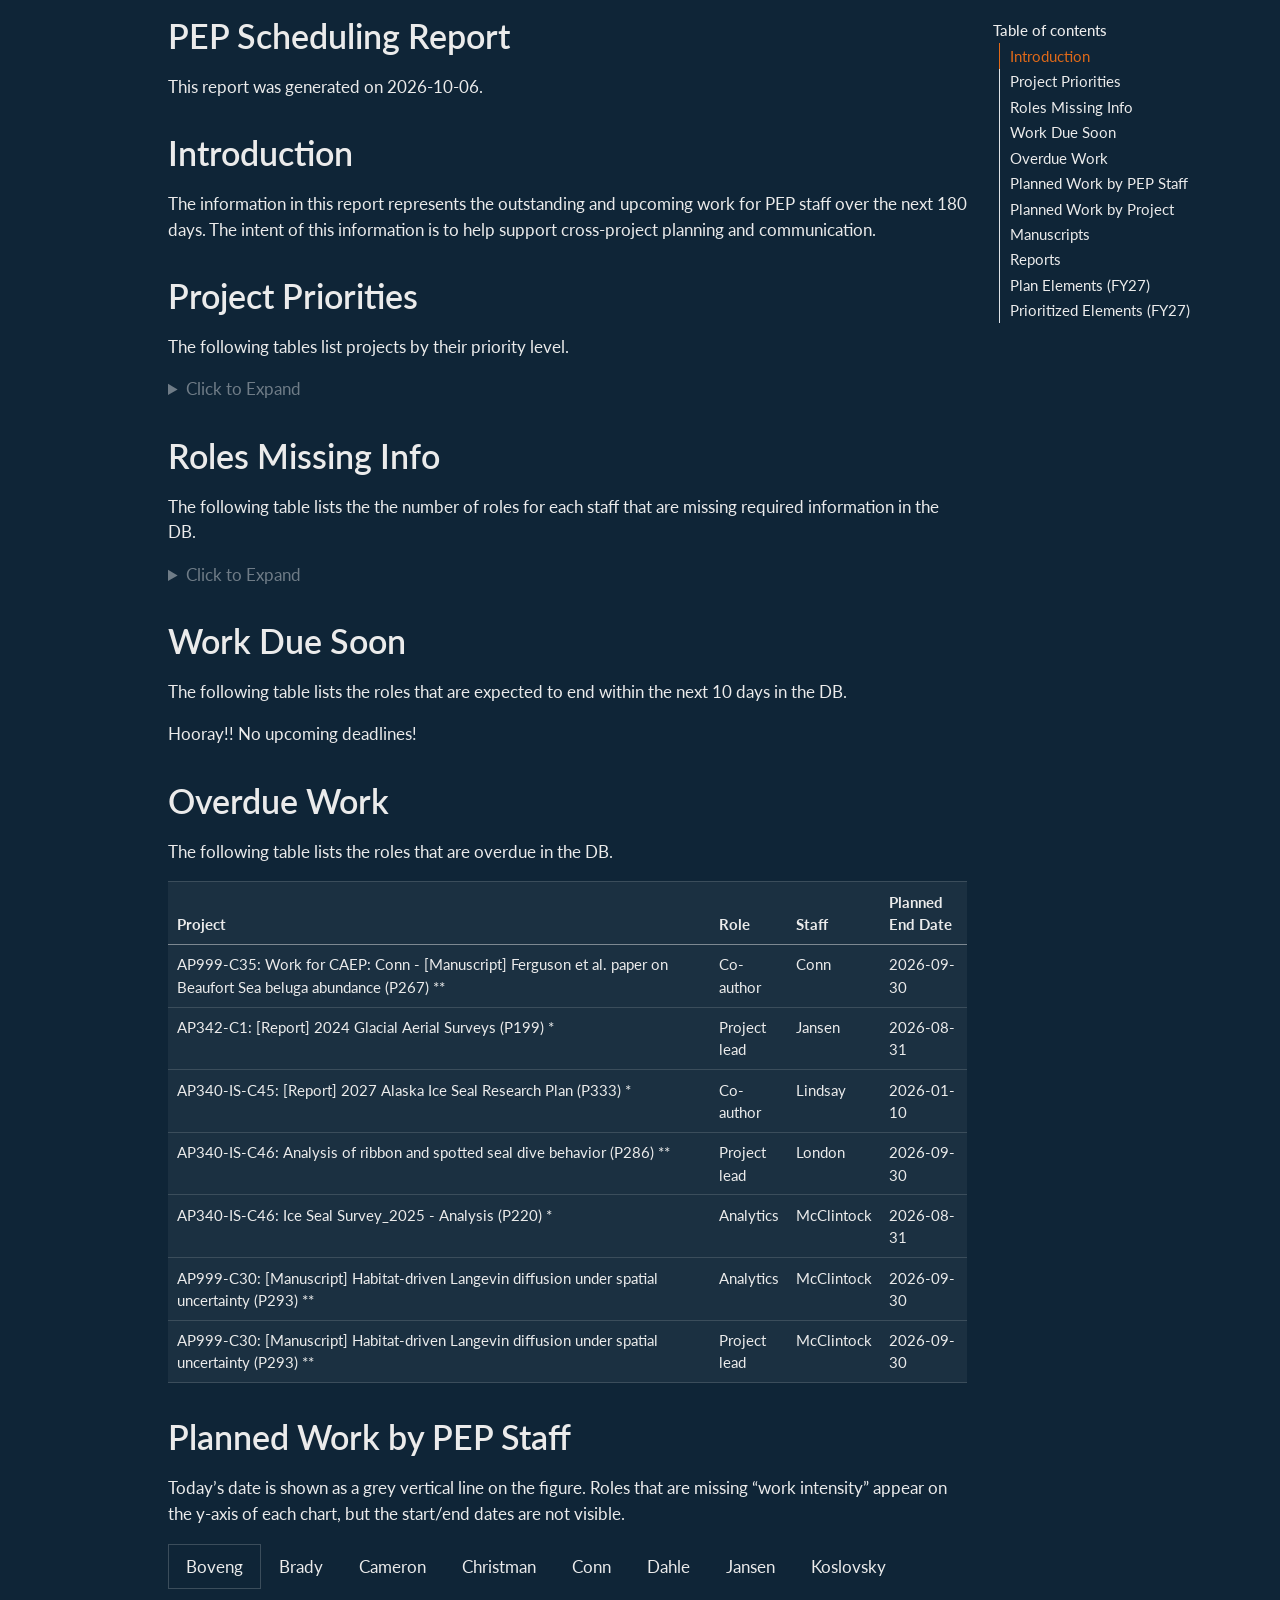
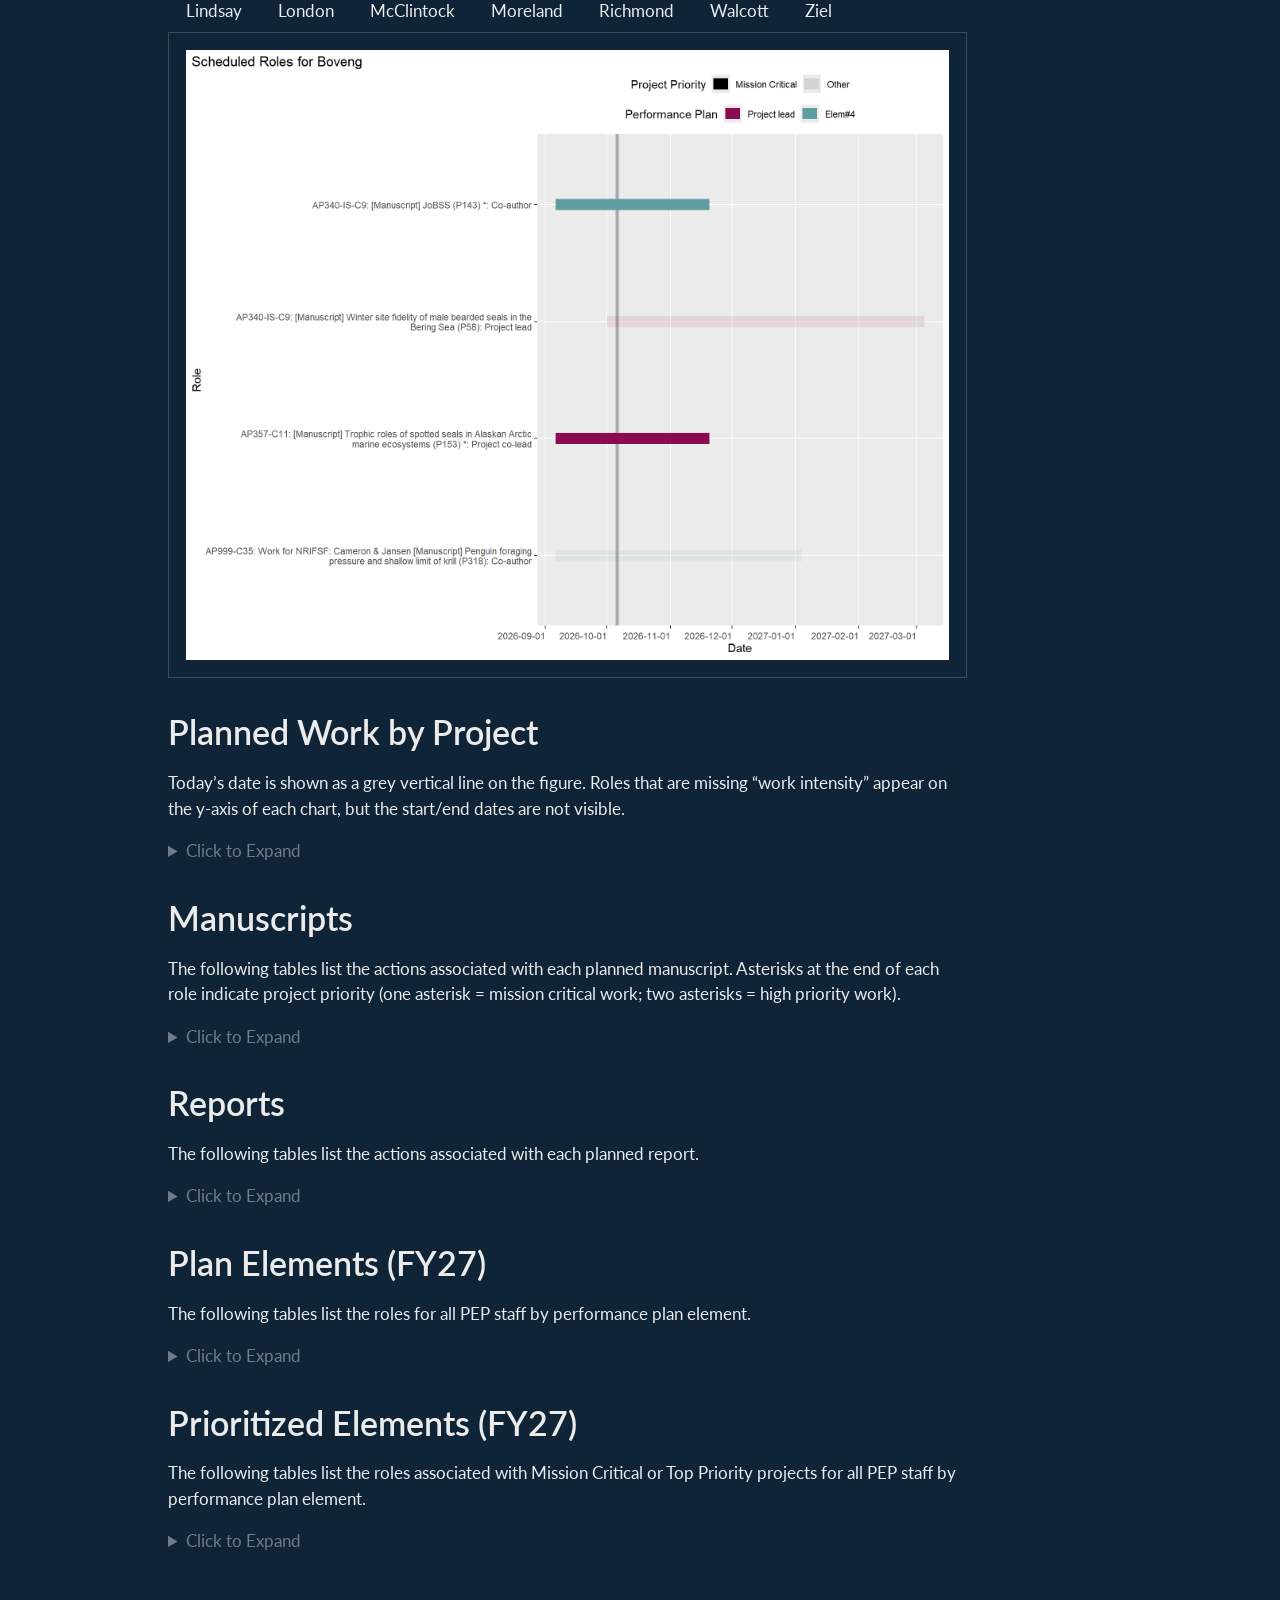
==== commit b19bf9ed: "Weekly update" ====
--- a/SchedulingReport/SchedulingReport.html
+++ b/SchedulingReport/SchedulingReport.html
@@ -112,14 +112,14 @@
   <li><a href="#boss-russia-p141" id="toc-boss-russia-p141" class="nav-link" data-scroll-target="#boss-russia-p141">BOSS (Russia) (P141) *</a></li>
   <li><a href="#boss-u.s.-p140" id="toc-boss-u.s.-p140" class="nav-link" data-scroll-target="#boss-u.s.-p140">BOSS (U.S.) (P140) *</a></li>
   <li><a href="#dealing-with-location-uncertainty-and-missing-data-in-step-selection-functions-p294" id="toc-dealing-with-location-uncertainty-and-missing-data-in-step-selection-functions-p294" class="nav-link" data-scroll-target="#dealing-with-location-uncertainty-and-missing-data-in-step-selection-functions-p294">Dealing with location uncertainty and missing data in step selection functions (P294)</a></li>
-  <li><a href="#evaluating-impacts-of-implanted-lhx-tags-on-harbor-seal-behavior-and-foraging-p59" id="toc-evaluating-impacts-of-implanted-lhx-tags-on-harbor-seal-behavior-and-foraging-p59" class="nav-link" data-scroll-target="#evaluating-impacts-of-implanted-lhx-tags-on-harbor-seal-behavior-and-foraging-p59">Evaluating impacts of implanted LHX tags on harbor seal behavior and foraging (P59) **</a></li>
+  <li><a href="#evaluating-impacts-of-implanted-lhx-tags-on-harbor-seal-behavior-and-foraging-p59" id="toc-evaluating-impacts-of-implanted-lhx-tags-on-harbor-seal-behavior-and-foraging-p59" class="nav-link" data-scroll-target="#evaluating-impacts-of-implanted-lhx-tags-on-harbor-seal-behavior-and-foraging-p59">Evaluating impacts of implanted LHX tags on harbor seal behavior and foraging (P59)</a></li>
   <li><a href="#food-habits-of-ribbon-and-spotted-seals-in-spring-in-the-bering-sea-p139" id="toc-food-habits-of-ribbon-and-spotted-seals-in-spring-in-the-bering-sea-p139" class="nav-link" data-scroll-target="#food-habits-of-ribbon-and-spotted-seals-in-spring-in-the-bering-sea-p139">Food habits of ribbon and spotted seals in spring in the Bering Sea (P139) *</a></li>
   <li><a href="#habitat-driven-langevin-diffusion-under-spatial-uncertainty-p293" id="toc-habitat-driven-langevin-diffusion-under-spatial-uncertainty-p293" class="nav-link" data-scroll-target="#habitat-driven-langevin-diffusion-under-spatial-uncertainty-p293">Habitat-driven Langevin diffusion under spatial uncertainty (P293) **</a></li>
   <li><a href="#habitat-use-and-preferences-of-aleutian-harbor-seals-p15" id="toc-habitat-use-and-preferences-of-aleutian-harbor-seals-p15" class="nav-link" data-scroll-target="#habitat-use-and-preferences-of-aleutian-harbor-seals-p15">Habitat use and preferences of Aleutian harbor seals (P15) **</a></li>
   <li><a href="#handbook-of-marine-mammals-second-edition-volume-6---ribbon-seal-p287" id="toc-handbook-of-marine-mammals-second-edition-volume-6---ribbon-seal-p287" class="nav-link" data-scroll-target="#handbook-of-marine-mammals-second-edition-volume-6---ribbon-seal-p287">Handbook of Marine Mammals, Second Edition, Volume 6 - Ribbon Seal (P287)</a></li>
   <li><a href="#harbor-seal-pup-haul-out-behavior-p19" id="toc-harbor-seal-pup-haul-out-behavior-p19" class="nav-link" data-scroll-target="#harbor-seal-pup-haul-out-behavior-p19">Harbor seal pup haul out behavior (P19) **</a></li>
   <li><a href="#harbor-seal-pup-movements-in-relation-to-vessels-p18" id="toc-harbor-seal-pup-movements-in-relation-to-vessels-p18" class="nav-link" data-scroll-target="#harbor-seal-pup-movements-in-relation-to-vessels-p18">Harbor seal pup movements in relation to vessels (P18) **</a></li>
-  <li><a href="#hematology-and-dive-characteristics-of-ribbon-and-spotted-seals-p92" id="toc-hematology-and-dive-characteristics-of-ribbon-and-spotted-seals-p92" class="nav-link" data-scroll-target="#hematology-and-dive-characteristics-of-ribbon-and-spotted-seals-p92">Hematology and dive characteristics of ribbon and spotted seals (P92)</a></li>
+  <li><a href="#hematology-of-ribbon-and-spotted-seals-p92" id="toc-hematology-of-ribbon-and-spotted-seals-p92" class="nav-link" data-scroll-target="#hematology-of-ribbon-and-spotted-seals-p92">Hematology of ribbon and spotted seals (P92)</a></li>
   <li><a href="#incorporating-ckmr-into-south-atlantic-red-snapper-stock-assessment-model-p275" id="toc-incorporating-ckmr-into-south-atlantic-red-snapper-stock-assessment-model-p275" class="nav-link" data-scroll-target="#incorporating-ckmr-into-south-atlantic-red-snapper-stock-assessment-model-p275">Incorporating CKMR into South Atlantic red snapper stock assessment model (P275)</a></li>
   <li><a href="#jobss-p143" id="toc-jobss-p143" class="nav-link" data-scroll-target="#jobss-p143">JoBSS (P143) *</a></li>
   <li><a href="#langevin-ssm-r-package-application-p317" id="toc-langevin-ssm-r-package-application-p317" class="nav-link" data-scroll-target="#langevin-ssm-r-package-application-p317">langevin SSM R-Package application (P317)</a></li>
@@ -144,6 +144,9 @@
   <ul class="collapse">
   <li><a href="#glacial-aerial-surveys-p199" id="toc-glacial-aerial-surveys-p199" class="nav-link" data-scroll-target="#glacial-aerial-surveys-p199">2024 Glacial Aerial Surveys (P199) *</a></li>
   <li><a href="#stock-assessment-report-for-harbor-seals-in-alaska-p215" id="toc-stock-assessment-report-for-harbor-seals-in-alaska-p215" class="nav-link" data-scroll-target="#stock-assessment-report-for-harbor-seals-in-alaska-p215">2025 Stock Assessment Report for Harbor Seals in Alaska (P215) *</a></li>
+  <li><a href="#harbor-seal-surveys-p331" id="toc-harbor-seal-surveys-p331" class="nav-link" data-scroll-target="#harbor-seal-surveys-p331">2026 Harbor Seal Surveys (P331) *</a></li>
+  <li><a href="#alaska-ice-seal-research-plan-p333" id="toc-alaska-ice-seal-research-plan-p333" class="nav-link" data-scroll-target="#alaska-ice-seal-research-plan-p333">2027 Alaska Ice Seal Research Plan (P333) *</a></li>
+  <li><a href="#harbor-seal-surveys---if-necessary-p332" id="toc-harbor-seal-surveys---if-necessary-p332" class="nav-link" data-scroll-target="#harbor-seal-surveys---if-necessary-p332">2027 Harbor Seal Surveys - if necessary (P332) *</a></li>
   <li><a href="#esa-recovery-plans-for-ringed-and-bearded-seals-p193" id="toc-esa-recovery-plans-for-ringed-and-bearded-seals-p193" class="nav-link" data-scroll-target="#esa-recovery-plans-for-ringed-and-bearded-seals-p193">ESA recovery plans for ringed and bearded seals (P193)</a></li>
   <li><a href="#tech-memo-beaufort-sea-polar-bear-population-p291" id="toc-tech-memo-beaufort-sea-polar-bear-population-p291" class="nav-link" data-scroll-target="#tech-memo-beaufort-sea-polar-bear-population-p291">Tech Memo: Beaufort Sea polar bear population (P291) **</a></li>
   <li><a href="#tech-memo-describing-at-sea-data-portal-p322" id="toc-tech-memo-describing-at-sea-data-portal-p322" class="nav-link" data-scroll-target="#tech-memo-describing-at-sea-data-portal-p322">Tech memo describing “at sea” data portal (P322) **</a></li>
@@ -174,7 +177,7 @@
 </header>
 
 
-<p>This report was generated on 2026-09-23.</p>
+<p>This report was generated on 2026-10-06.</p>
 <section id="introduction" class="level1">
 <h1>Introduction</h1>
 <p>The information in this report represents the outstanding and upcoming work for PEP staff over the next 180 days. The intent of this information is to help support cross-project planning and communication.</p>
@@ -206,44 +209,64 @@
 <tbody>
 <tr class="odd">
 <td style="text-align: left;">Diet and physiology</td>
-<td style="text-align: left;">Analysis of AK phocid stable isotopes and scat samples</td>
+<td style="text-align: left;">Analysis of AK phocid scat samples</td>
 <td style="text-align: left;">Active</td>
 </tr>
 <tr class="even">
+<td style="text-align: left;">Diet and physiology</td>
+<td style="text-align: left;">Analysis of AK phocid stable isotopes</td>
+<td style="text-align: left;">Active</td>
+</tr>
+<tr class="odd">
 <td style="text-align: left;">Harbor seal fieldwork</td>
 <td style="text-align: left;">2026 AOC Aircraft Requests &amp; Coordination</td>
 <td style="text-align: left;">Completed</td>
 </tr>
-<tr class="odd">
+<tr class="even">
 <td style="text-align: left;">Harbor seal fieldwork</td>
 <td style="text-align: left;">2026 Aerial survey optimization and planning</td>
 <td style="text-align: left;">Completed</td>
 </tr>
-<tr class="even">
+<tr class="odd">
 <td style="text-align: left;">Harbor seal fieldwork</td>
 <td style="text-align: left;">2026 Aerial surveys of Iliamna Lake</td>
 <td style="text-align: left;">Completed</td>
 </tr>
-<tr class="odd">
+<tr class="even">
 <td style="text-align: left;">Harbor seal fieldwork</td>
 <td style="text-align: left;">2026 Aerial surveys of N/S Kodiak and Cook Inlet/Shelikof Strait stocks</td>
 <td style="text-align: left;">Completed</td>
 </tr>
-<tr class="even">
+<tr class="odd">
+<td style="text-align: left;">Harbor seal fieldwork</td>
+<td style="text-align: left;">2027 Aerial survey - AOC requests and coordination, optimization, planning</td>
+<td style="text-align: left;">Active</td>
+</tr>
+<tr class="even">
+<td style="text-align: left;">Harbor seal fieldwork</td>
+<td style="text-align: left;">2027 Aerial surveys of Harbor Seals: PWS stock</td>
+<td style="text-align: left;">Planned</td>
+</tr>
+<tr class="odd">
 <td style="text-align: left;">Harbor seal fieldwork</td>
 <td style="text-align: left;">[Report] 2024 Glacial Aerial Surveys</td>
 <td style="text-align: left;">[Submitted]</td>
 </tr>
-<tr class="odd">
+<tr class="even">
+<td style="text-align: left;">Harbor seal fieldwork</td>
+<td style="text-align: left;">[Report] 2026 Harbor Seal Surveys</td>
+<td style="text-align: left;">Active</td>
+</tr>
+<tr class="odd">
+<td style="text-align: left;">Harbor seal fieldwork</td>
+<td style="text-align: left;">[Report] 2027 Harbor Seal Surveys - if necessary</td>
+<td style="text-align: left;">Planned</td>
+</tr>
+<tr class="even">
 <td style="text-align: left;">Ice seal fieldwork</td>
 <td style="text-align: left;">[Report] Ice Seal Survey_2025 - Field Report</td>
 <td style="text-align: left;">[Published]</td>
 </tr>
-<tr class="even">
-<td style="text-align: left;">Other</td>
-<td style="text-align: left;">2025 MMPA Permit Application</td>
-<td style="text-align: left;">Active</td>
-</tr>
 <tr class="odd">
 <td style="text-align: left;">Other</td>
 <td style="text-align: left;">Contract Officer’s Representative (COR)</td>
@@ -251,14 +274,24 @@
 </tr>
 <tr class="even">
 <td style="text-align: left;">Other</td>
+<td style="text-align: left;">Management of historical antarctic data</td>
+<td style="text-align: left;">Active</td>
+</tr>
+<tr class="odd">
+<td style="text-align: left;">Other</td>
 <td style="text-align: left;">Migrate data to cloud</td>
 <td style="text-align: left;">Active</td>
 </tr>
-<tr class="odd">
+<tr class="even">
 <td style="text-align: left;">Other</td>
 <td style="text-align: left;">Purchase Card Holder</td>
 <td style="text-align: left;">Active</td>
 </tr>
+<tr class="odd">
+<td style="text-align: left;">Other</td>
+<td style="text-align: left;">Submit 2025 MMPA Permit Application</td>
+<td style="text-align: left;">Completed</td>
+</tr>
 <tr class="even">
 <td style="text-align: left;">Other</td>
 <td style="text-align: left;">Work for MML: McClintock - SAR Bycatch estimation</td>
@@ -271,28 +304,38 @@
 </tr>
 <tr class="even">
 <td style="text-align: left;">Scientific support for harbor seals</td>
+<td style="text-align: left;">Counts and processing of 2026 Harbor seal Aerial Survey Data</td>
+<td style="text-align: left;">Planned</td>
+</tr>
+<tr class="odd">
+<td style="text-align: left;">Scientific support for harbor seals</td>
 <td style="text-align: left;">[Manuscript] AK Harbor Seals Abundance &amp; Trends</td>
 <td style="text-align: left;">[Submitted]</td>
 </tr>
-<tr class="odd">
+<tr class="even">
 <td style="text-align: left;">Scientific support for harbor seals</td>
 <td style="text-align: left;">[Report] 2025 Stock Assessment Report for Harbor Seals in Alaska</td>
 <td style="text-align: left;">Completed</td>
 </tr>
-<tr class="even">
+<tr class="odd">
 <td style="text-align: left;">Scientific support for ice seals</td>
 <td style="text-align: left;">Ice Seal Survey_2025 - Analysis</td>
 <td style="text-align: left;">Active</td>
 </tr>
-<tr class="odd">
+<tr class="even">
 <td style="text-align: left;">Scientific support for ice seals</td>
-<td style="text-align: left;">Ice Seal Survey_2025 - Data processing</td>
+<td style="text-align: left;">Ice Seal Survey_2025 - Data processing (survey and sea ice)</td>
 <td style="text-align: left;">Active</td>
 </tr>
-<tr class="even">
+<tr class="odd">
 <td style="text-align: left;">Scientific support for ice seals</td>
 <td style="text-align: left;">Plan development of Species ID standardize training and test approach for future ice seal surveys</td>
 <td style="text-align: left;">Completed</td>
+</tr>
+<tr class="even">
+<td style="text-align: left;">Scientific support for ice seals</td>
+<td style="text-align: left;">Support to AKRO with response to “Seafood” EO</td>
+<td style="text-align: left;">Active</td>
 </tr>
 <tr class="odd">
 <td style="text-align: left;">Scientific support for ice seals</td>
@@ -335,16 +378,21 @@
 <td style="text-align: left;">[Published]</td>
 </tr>
 <tr class="odd">
+<td style="text-align: left;">Scientific support for ice seals</td>
+<td style="text-align: left;">[Report] 2027 Alaska Ice Seal Research Plan</td>
+<td style="text-align: left;">Active</td>
+</tr>
+<tr class="even">
 <td style="text-align: left;">Trophic roles</td>
 <td style="text-align: left;">[Manuscript] Trophic roles of spotted seals in Alaskan Arctic marine ecosystems</td>
 <td style="text-align: left;">Active</td>
 </tr>
-<tr class="even">
+<tr class="odd">
 <td style="text-align: left;">USPAI</td>
 <td style="text-align: left;">USPAI project management</td>
 <td style="text-align: left;">Completed</td>
 </tr>
-<tr class="odd">
+<tr class="even">
 <td style="text-align: left;">USPAI</td>
 <td style="text-align: left;">USPAI project post-mission review with UxSOC (presentation)</td>
 <td style="text-align: left;">Completed</td>
@@ -373,6 +421,16 @@
 <td style="text-align: left;">Active</td>
 </tr>
 <tr class="even">
+<td style="text-align: left;">OSI</td>
+<td style="text-align: left;">Microsoft AI4GL Collaboration</td>
+<td style="text-align: left;">Active</td>
+</tr>
+<tr class="odd">
+<td style="text-align: left;">OSI</td>
+<td style="text-align: left;">Openscapes OSI Project</td>
+<td style="text-align: left;">Active</td>
+</tr>
+<tr class="even">
 <td style="text-align: left;">Other</td>
 <td style="text-align: left;">2025 MMPA Permit Reporting</td>
 <td style="text-align: left;">Completed</td>
@@ -409,49 +467,59 @@
 </tr>
 <tr class="odd">
 <td style="text-align: left;">Other</td>
-<td style="text-align: left;">PEP dashboard management</td>
-<td style="text-align: left;">Active</td>
-</tr>
-<tr class="even">
-<td style="text-align: left;">Other</td>
 <td style="text-align: left;">PEP project documentation</td>
 <td style="text-align: left;">Active</td>
 </tr>
-<tr class="odd">
+<tr class="even">
 <td style="text-align: left;">Other</td>
 <td style="text-align: left;">PEP reference management</td>
 <td style="text-align: left;">Active</td>
 </tr>
-<tr class="even">
+<tr class="odd">
 <td style="text-align: left;">Other</td>
 <td style="text-align: left;">Shipping Hazardous materials</td>
 <td style="text-align: left;">Active</td>
 </tr>
-<tr class="odd">
+<tr class="even">
 <td style="text-align: left;">Other</td>
 <td style="text-align: left;">Sunflower system tracking</td>
 <td style="text-align: left;">Active</td>
 </tr>
-<tr class="even">
+<tr class="odd">
+<td style="text-align: left;">Other</td>
+<td style="text-align: left;">UAS Mission Commander duties</td>
+<td style="text-align: left;">Active</td>
+</tr>
+<tr class="even">
+<td style="text-align: left;">Other</td>
+<td style="text-align: left;">UK Special Committee on Seals, Annual Report (2026)</td>
+<td style="text-align: left;">Active</td>
+</tr>
+<tr class="odd">
 <td style="text-align: left;">Other</td>
 <td style="text-align: left;">UK Special Committee on Seals, Chair</td>
 <td style="text-align: left;">Active</td>
 </tr>
-<tr class="odd">
+<tr class="even">
 <td style="text-align: left;">Other</td>
 <td style="text-align: left;">Work for AEP: Lindsay - northern fur seal UAS fieldwork</td>
 <td style="text-align: left;">Completed</td>
 </tr>
-<tr class="even">
+<tr class="odd">
 <td style="text-align: left;">Other</td>
 <td style="text-align: left;">Work for AEP: McClintock - northern fur seal foraging ecology</td>
 <td style="text-align: left;">Active</td>
 </tr>
-<tr class="odd">
+<tr class="even">
 <td style="text-align: left;">Other</td>
 <td style="text-align: left;">Work for AFSC: Conn - CKMR for AK groundfish</td>
 <td style="text-align: left;">Planned</td>
 </tr>
+<tr class="odd">
+<td style="text-align: left;">Other</td>
+<td style="text-align: left;">Work for CAEP: Christman - Fy27 (0.75 mo.) CI Aerial survey, June</td>
+<td style="text-align: left;">Planned</td>
+</tr>
 <tr class="even">
 <td style="text-align: left;">Other</td>
 <td style="text-align: left;">Work for CAEP: Conn - Develop 2024 abundance estimate of EBS beluga</td>
@@ -474,14 +542,44 @@
 </tr>
 <tr class="even">
 <td style="text-align: left;">Other</td>
-<td style="text-align: left;">Work for CAEP: Koslovsky - Data management</td>
+<td style="text-align: left;">Work for CAEP: Koslovsky - data management</td>
 <td style="text-align: left;">Active</td>
 </tr>
 <tr class="odd">
+<td style="text-align: left;">Other</td>
+<td style="text-align: left;">Work for CAEP: Richmond - Fy27 (2 mo.) Procurement and other support</td>
+<td style="text-align: left;">Active</td>
+</tr>
+<tr class="even">
+<td style="text-align: left;">Other</td>
+<td style="text-align: left;">Work for CAEP: Richmond - Fy27 (4 mo.) Image Analysis</td>
+<td style="text-align: left;">Active</td>
+</tr>
+<tr class="odd">
+<td style="text-align: left;">Other</td>
+<td style="text-align: left;">Work for CAEP: Walcott - Fy27 (4 mo.) Image Analysis</td>
+<td style="text-align: left;">Active</td>
+</tr>
+<tr class="even">
 <td style="text-align: left;">Other</td>
 <td style="text-align: left;">Work for CAEP: Walcott, Brady - Participate in 2026 Vessel-based Killer Whale Survey</td>
 <td style="text-align: left;">Completed</td>
 </tr>
+<tr class="odd">
+<td style="text-align: left;">Other</td>
+<td style="text-align: left;">Work for CCEP: Brady - Fy27 (4 mo.) Image Analysis</td>
+<td style="text-align: left;">Active</td>
+</tr>
+<tr class="even">
+<td style="text-align: left;">Other</td>
+<td style="text-align: left;">Work for CCEP: Koslovsky - data management</td>
+<td style="text-align: left;">Active</td>
+</tr>
+<tr class="odd">
+<td style="text-align: left;">Other</td>
+<td style="text-align: left;">Work for MML: Koslovsky - data management</td>
+<td style="text-align: left;">Active</td>
+</tr>
 <tr class="even">
 <td style="text-align: left;">Other</td>
 <td style="text-align: left;">Work for NEFSC: KAMERA training and field support</td>
@@ -493,50 +591,50 @@
 <td style="text-align: left;">Completed</td>
 </tr>
 <tr class="even">
+<td style="text-align: left;">Other</td>
+<td style="text-align: left;">Work for UW: Christman - Fy27 (4.25 mo.) c.f of Arctic Whales</td>
+<td style="text-align: left;">Active</td>
+</tr>
+<tr class="odd">
 <td style="text-align: left;">Other</td>
 <td style="text-align: left;">[Manuscript] Correlation between density and detection processes induces bias in spatial models</td>
 <td style="text-align: left;">[Published]</td>
 </tr>
-<tr class="odd">
+<tr class="even">
 <td style="text-align: left;">Other</td>
 <td style="text-align: left;">[Manuscript] Density surface model bias and variance</td>
 <td style="text-align: left;">[Published]</td>
 </tr>
-<tr class="even">
+<tr class="odd">
 <td style="text-align: left;">Other</td>
 <td style="text-align: left;">[Manuscript] Habitat-driven Langevin diffusion under spatial uncertainty</td>
 <td style="text-align: left;">[Submitted]</td>
 </tr>
-<tr class="odd">
+<tr class="even">
 <td style="text-align: left;">Other</td>
 <td style="text-align: left;">[Manuscript] Movement HMMs with measurement error</td>
 <td style="text-align: left;">Active</td>
 </tr>
-<tr class="even">
+<tr class="odd">
 <td style="text-align: left;">Scientific support for harbor seals</td>
 <td style="text-align: left;">2024 Aerial Survey Counts - Glacial</td>
 <td style="text-align: left;">Completed</td>
 </tr>
-<tr class="odd">
+<tr class="even">
 <td style="text-align: left;">Scientific support for harbor seals</td>
 <td style="text-align: left;">Annual updated estimates of harbor seal abundance &amp; trend by stock</td>
 <td style="text-align: left;">Active</td>
 </tr>
-<tr class="even">
+<tr class="odd">
 <td style="text-align: left;">Scientific support for harbor seals</td>
 <td style="text-align: left;">Dataset of Abundance of Harbor Seals at Alaskan Glacial Fjords: 1980s to Present</td>
 <td style="text-align: left;">Active</td>
 </tr>
-<tr class="odd">
+<tr class="even">
 <td style="text-align: left;">Scientific support for harbor seals</td>
 <td style="text-align: left;">[Manuscript] Abundance, Trends, and Distribution of Harbor Seals in the Pribilof Islands</td>
 <td style="text-align: left;">Active</td>
 </tr>
-<tr class="even">
-<td style="text-align: left;">Scientific support for harbor seals</td>
-<td style="text-align: left;">[Manuscript] Evaluating impacts of implanted LHX tags on harbor seal behavior and foraging</td>
-<td style="text-align: left;">Active</td>
-</tr>
 <tr class="odd">
 <td style="text-align: left;">Scientific support for harbor seals</td>
 <td style="text-align: left;">[Manuscript] Habitat use and preferences of Aleutian harbor seals</td>
@@ -545,7 +643,7 @@
 <tr class="even">
 <td style="text-align: left;">Scientific support for harbor seals</td>
 <td style="text-align: left;">[Manuscript] Harbor seal pup haul out behavior</td>
-<td style="text-align: left;">Active</td>
+<td style="text-align: left;">[Submitted]</td>
 </tr>
 <tr class="odd">
 <td style="text-align: left;">Scientific support for harbor seals</td>
@@ -554,7 +652,7 @@
 </tr>
 <tr class="even">
 <td style="text-align: left;">Scientific support for ice seals</td>
-<td style="text-align: left;">Processing ribbon and spotted seal dive behavior</td>
+<td style="text-align: left;">Analysis of ribbon and spotted seal dive behavior</td>
 <td style="text-align: left;">Active</td>
 </tr>
 <tr class="odd">
@@ -611,224 +709,38 @@
 <summary>
 Click to Expand
 </summary>
-<p>Hooray!! All records are complete!</p>
+<table class="caption-top table">
+<thead>
+<tr class="header">
+<th style="text-align: left;">Staff</th>
+<th style="text-align: right;"># Missing Info</th>
+</tr>
+</thead>
+<tbody>
+<tr class="odd">
+<td style="text-align: left;">Christman</td>
+<td style="text-align: right;">1</td>
+</tr>
+<tr class="even">
+<td style="text-align: left;">Walcott</td>
+<td style="text-align: right;">1</td>
+</tr>
+</tbody>
+</table>
 </details>
 </section>
 <section id="work-due-soon" class="level1">
 <h1>Work Due Soon</h1>
 <p>The following table lists the roles that are expected to end within the next 10 days in the DB.</p>
-<table class="caption-top table">
-<colgroup>
-<col style="width: 64%">
-<col style="width: 18%">
-<col style="width: 6%">
-<col style="width: 10%">
-</colgroup>
-<thead>
-<tr class="header">
-<th style="text-align: left;">Project</th>
-<th style="text-align: left;">Role</th>
-<th style="text-align: left;">Staff</th>
-<th style="text-align: left;">Planned End Date</th>
-</tr>
-</thead>
-<tbody>
-<tr class="odd">
-<td style="text-align: left;">AP999-C35: Work for CAEP: Conn - [Manuscript] Ferguson et al.&nbsp;paper on Beaufort Sea beluga abundance (P267) **</td>
-<td style="text-align: left;">Co-author</td>
-<td style="text-align: left;">Conn</td>
-<td style="text-align: left;">2026-09-30</td>
-</tr>
-<tr class="even">
-<td style="text-align: left;">AP999-C28: MML Integrated Data Analysis Working Group (P237)</td>
-<td style="text-align: left;">Project lead</td>
-<td style="text-align: left;">Conn</td>
-<td style="text-align: left;">2026-09-30</td>
-</tr>
-<tr class="odd">
-<td style="text-align: left;">AP340-HS-C6: [Manuscript] Habitat use and preferences of Aleutian harbor seals (P15) **</td>
-<td style="text-align: left;">Analytics</td>
-<td style="text-align: left;">Dahle</td>
-<td style="text-align: left;">2026-09-30</td>
-</tr>
-<tr class="even">
-<td style="text-align: left;">AP340-HS-C6: [Manuscript] Harbor seal pup haul out behavior (P19) **</td>
-<td style="text-align: left;">Project lead</td>
-<td style="text-align: left;">Jansen</td>
-<td style="text-align: left;">2026-09-30</td>
-</tr>
-<tr class="odd">
-<td style="text-align: left;">AP340-IS-C46: Ice Seal Survey_2025 - Data processing (P234) *</td>
-<td style="text-align: left;">Data management</td>
-<td style="text-align: left;">Koslovsky</td>
-<td style="text-align: left;">2026-09-30</td>
-</tr>
-<tr class="even">
-<td style="text-align: left;">AP350-C10: Analysis of AK phocid stable isotopes and scat samples (P311) *</td>
-<td style="text-align: left;">Analytics</td>
-<td style="text-align: left;">Lindsay</td>
-<td style="text-align: left;">2026-10-01</td>
-</tr>
-<tr class="odd">
-<td style="text-align: left;">AP999-C25: NMFS GitHub User Group Planning &amp; Support (P211)</td>
-<td style="text-align: left;">Science team/committee</td>
-<td style="text-align: left;">London</td>
-<td style="text-align: left;">2026-09-30</td>
-</tr>
-<tr class="even">
-<td style="text-align: left;">AP999-C25: NMFS R User Group Planning &amp; Support (P210)</td>
-<td style="text-align: left;">Science team/committee</td>
-<td style="text-align: left;">London</td>
-<td style="text-align: left;">2026-09-30</td>
-</tr>
-<tr class="odd">
-<td style="text-align: left;">AP340-IS-C46: Processing ribbon and spotted seal dive behavior (P286) **</td>
-<td style="text-align: left;">Data processing/compilation</td>
-<td style="text-align: left;">London</td>
-<td style="text-align: left;">2026-09-30</td>
-</tr>
-<tr class="even">
-<td style="text-align: left;">AP340-IS-C9: [Manuscript] Space &amp; habitat use by ribbon and spotted seals linked w/ climate models (CEFI) (P31) *</td>
-<td style="text-align: left;">Project lead</td>
-<td style="text-align: left;">London</td>
-<td style="text-align: left;">2026-09-30</td>
-</tr>
-<tr class="odd">
-<td style="text-align: left;">AP999-C28: GenAI for code generation accelerator project (P285)</td>
-<td style="text-align: left;">Development (DB, software, code)</td>
-<td style="text-align: left;">London</td>
-<td style="text-align: left;">2026-09-30</td>
-</tr>
-<tr class="even">
-<td style="text-align: left;">AP350-C10: Processing ice and harbor seal samples for stable isotope analysis (P155)</td>
-<td style="text-align: left;">Data processing/compilation</td>
-<td style="text-align: left;">London</td>
-<td style="text-align: left;">2026-09-30</td>
-</tr>
-<tr class="odd">
-<td style="text-align: left;">AP999-C26: MML Reproducible Stock Assessment Reporting Team (P148) **</td>
-<td style="text-align: left;">Project lead</td>
-<td style="text-align: left;">London</td>
-<td style="text-align: left;">2026-09-30</td>
-</tr>
-<tr class="even">
-<td style="text-align: left;">AP340-IS-C46: Processing ribbon and spotted seal dive behavior (P286) **</td>
-<td style="text-align: left;">Analytics</td>
-<td style="text-align: left;">London</td>
-<td style="text-align: left;">2026-09-30</td>
-</tr>
-<tr class="odd">
-<td style="text-align: left;">AP340-IS-C46: Processing ribbon and spotted seal dive behavior (P286) **</td>
-<td style="text-align: left;">Project lead</td>
-<td style="text-align: left;">London</td>
-<td style="text-align: left;">2026-09-30</td>
-</tr>
-<tr class="even">
-<td style="text-align: left;">AP999-C28: GenAI for code generation accelerator project (P285)</td>
-<td style="text-align: left;">Project lead</td>
-<td style="text-align: left;">London</td>
-<td style="text-align: left;">2026-09-30</td>
-</tr>
-<tr class="odd">
-<td style="text-align: left;">AP340-HS-C6: [Manuscript] Habitat use and preferences of Aleutian harbor seals (P15) **</td>
-<td style="text-align: left;">Analytics</td>
-<td style="text-align: left;">London</td>
-<td style="text-align: left;">2026-09-30</td>
-</tr>
-<tr class="even">
-<td style="text-align: left;">AP350-C10: Analysis of AK phocid stable isotopes and scat samples (P311) *</td>
-<td style="text-align: left;">Analytics</td>
-<td style="text-align: left;">London</td>
-<td style="text-align: left;">2026-10-01</td>
-</tr>
-<tr class="odd">
-<td style="text-align: left;">AP340-HS-C6: [Manuscript] Harbor seal pup haul out behavior (P19) **</td>
-<td style="text-align: left;">Co-author</td>
-<td style="text-align: left;">McClintock</td>
-<td style="text-align: left;">2026-09-30</td>
-</tr>
-<tr class="even">
-<td style="text-align: left;">AP999-C35: Work for AEP: McClintock - northern fur seal foraging ecology (P296) **</td>
-<td style="text-align: left;">Analytics</td>
-<td style="text-align: left;">McClintock</td>
-<td style="text-align: left;">2026-09-30</td>
-</tr>
-<tr class="odd">
-<td style="text-align: left;">AP999-C30: [Manuscript] Habitat-driven Langevin diffusion under spatial uncertainty (P293) **</td>
-<td style="text-align: left;">Project lead</td>
-<td style="text-align: left;">McClintock</td>
-<td style="text-align: left;">2026-09-30</td>
-</tr>
-<tr class="even">
-<td style="text-align: left;">AP340-HS-C6: [Manuscript] Habitat use and preferences of Aleutian harbor seals (P15) **</td>
-<td style="text-align: left;">Analytics</td>
-<td style="text-align: left;">McClintock</td>
-<td style="text-align: left;">2026-09-30</td>
-</tr>
-<tr class="odd">
-<td style="text-align: left;">AP999-C30: [Manuscript] Habitat-driven Langevin diffusion under spatial uncertainty (P293) **</td>
-<td style="text-align: left;">Analytics</td>
-<td style="text-align: left;">McClintock</td>
-<td style="text-align: left;">2026-09-30</td>
-</tr>
-<tr class="even">
-<td style="text-align: left;">AP999-C38: NERTO CESSRST Mentor (P309)</td>
-<td style="text-align: left;">Project lead</td>
-<td style="text-align: left;">Moreland</td>
-<td style="text-align: left;">2026-09-30</td>
-</tr>
-<tr class="odd">
-<td style="text-align: left;">AP340-IS-C46: Ice Seal Survey_2025 - Data processing (P234) *</td>
-<td style="text-align: left;">Project lead</td>
-<td style="text-align: left;">Moreland</td>
-<td style="text-align: left;">2026-09-30</td>
-</tr>
-<tr class="even">
-<td style="text-align: left;">AP358-C23: MiniCam (Kuhn and Bryan co-lead) (P115)</td>
-<td style="text-align: left;">Project lead</td>
-<td style="text-align: left;">Moreland</td>
-<td style="text-align: left;">2026-09-30</td>
-</tr>
-<tr class="odd">
-<td style="text-align: left;">AP340-HS-C6: AK Harbor Seals StoryMap (P186)</td>
-<td style="text-align: left;">Project lead</td>
-<td style="text-align: left;">Richmond</td>
-<td style="text-align: left;">2026-09-30</td>
-</tr>
-<tr class="even">
-<td style="text-align: left;">AP999-C26: MML Reproducible Stock Assessment Reporting Team (P148) **</td>
-<td style="text-align: left;">Project co-lead</td>
-<td style="text-align: left;">Richmond</td>
-<td style="text-align: left;">2026-09-30</td>
-</tr>
-<tr class="odd">
-<td style="text-align: left;">AP350-C10: Processing ice and harbor seal samples for genetic analysis (P60)</td>
-<td style="text-align: left;">Data processing/compilation</td>
-<td style="text-align: left;">Ziel</td>
-<td style="text-align: left;">2026-09-30</td>
-</tr>
-<tr class="even">
-<td style="text-align: left;">AP350-C10: Processing ice and harbor seal samples for genetic analysis (P60)</td>
-<td style="text-align: left;">Project lead</td>
-<td style="text-align: left;">Ziel</td>
-<td style="text-align: left;">2026-09-30</td>
-</tr>
-<tr class="odd">
-<td style="text-align: left;">AP350-C10: Analysis of AK phocid stable isotopes and scat samples (P311) *</td>
-<td style="text-align: left;">Project lead</td>
-<td style="text-align: left;">Ziel</td>
-<td style="text-align: left;">2026-10-01</td>
-</tr>
-</tbody>
-</table>
+<p>Hooray!! No upcoming deadlines!</p>
 </section>
 <section id="overdue-work" class="level1">
 <h1>Overdue Work</h1>
 <p>The following table lists the roles that are overdue in the DB.</p>
 <table class="caption-top table">
 <colgroup>
-<col style="width: 70%">
-<col style="width: 9%">
+<col style="width: 71%">
+<col style="width: 8%">
 <col style="width: 7%">
 <col style="width: 11%">
 </colgroup>
@@ -842,10 +754,10 @@
 </thead>
 <tbody>
 <tr class="odd">
-<td style="text-align: left;">AP999-C35: Work for CAEP: Walcott, Brady - Participate in 2026 Vessel-based Killer Whale Survey (P302) **</td>
-<td style="text-align: left;">Field team</td>
-<td style="text-align: left;">Brady</td>
-<td style="text-align: left;">2026-09-08</td>
+<td style="text-align: left;">AP999-C35: Work for CAEP: Conn - [Manuscript] Ferguson et al.&nbsp;paper on Beaufort Sea beluga abundance (P267) **</td>
+<td style="text-align: left;">Co-author</td>
+<td style="text-align: left;">Conn</td>
+<td style="text-align: left;">2026-09-30</td>
 </tr>
 <tr class="even">
 <td style="text-align: left;">AP342-C1: [Report] 2024 Glacial Aerial Surveys (P199) *</td>
@@ -854,16 +766,34 @@
 <td style="text-align: left;">2026-08-31</td>
 </tr>
 <tr class="odd">
+<td style="text-align: left;">AP340-IS-C45: [Report] 2027 Alaska Ice Seal Research Plan (P333) *</td>
+<td style="text-align: left;">Co-author</td>
+<td style="text-align: left;">Lindsay</td>
+<td style="text-align: left;">2026-01-10</td>
+</tr>
+<tr class="even">
+<td style="text-align: left;">AP340-IS-C46: Analysis of ribbon and spotted seal dive behavior (P286) **</td>
+<td style="text-align: left;">Project lead</td>
+<td style="text-align: left;">London</td>
+<td style="text-align: left;">2026-09-30</td>
+</tr>
+<tr class="odd">
 <td style="text-align: left;">AP340-IS-C46: Ice Seal Survey_2025 - Analysis (P220) *</td>
 <td style="text-align: left;">Analytics</td>
 <td style="text-align: left;">McClintock</td>
 <td style="text-align: left;">2026-08-31</td>
 </tr>
 <tr class="even">
-<td style="text-align: left;">AP999-C35: Work for CAEP: Walcott, Brady - Participate in 2026 Vessel-based Killer Whale Survey (P302) **</td>
-<td style="text-align: left;">Field team</td>
-<td style="text-align: left;">Walcott</td>
-<td style="text-align: left;">2026-09-08</td>
+<td style="text-align: left;">AP999-C30: [Manuscript] Habitat-driven Langevin diffusion under spatial uncertainty (P293) **</td>
+<td style="text-align: left;">Analytics</td>
+<td style="text-align: left;">McClintock</td>
+<td style="text-align: left;">2026-09-30</td>
+</tr>
+<tr class="odd">
+<td style="text-align: left;">AP999-C30: [Manuscript] Habitat-driven Langevin diffusion under spatial uncertainty (P293) **</td>
+<td style="text-align: left;">Project lead</td>
+<td style="text-align: left;">McClintock</td>
+<td style="text-align: left;">2026-09-30</td>
 </tr>
 </tbody>
 </table>
@@ -979,60 +909,60 @@
 <h2 class="anchored" data-anchor-id="diet-and-physiology-ap350">Diet and physiology (AP350)</h2>
 <section id="analyses-of-samples-collected-in-the-field-c10" class="level3">
 <h3 class="anchored" data-anchor-id="analyses-of-samples-collected-in-the-field-c10">Analyses of samples collected in the field (C10)</h3>
-<p><img src="SchedulingReport_files/figure-html/figures_byProject-1.png" class="img-fluid" width="960"> <img src="SchedulingReport_files/figure-html/figures_byProject-2.png" class="img-fluid" width="960"> <img src="SchedulingReport_files/figure-html/figures_byProject-3.png" class="img-fluid" width="960"> <img src="SchedulingReport_files/figure-html/figures_byProject-4.png" class="img-fluid" width="960"> <img src="SchedulingReport_files/figure-html/figures_byProject-5.png" class="img-fluid" width="960"> <img src="SchedulingReport_files/figure-html/figures_byProject-6.png" class="img-fluid" width="960"> <img src="SchedulingReport_files/figure-html/figures_byProject-7.png" class="img-fluid" width="960"></p>
+<p><img src="SchedulingReport_files/figure-html/figures_byProject-1.png" class="img-fluid" width="960"> <img src="SchedulingReport_files/figure-html/figures_byProject-2.png" class="img-fluid" width="960"> <img src="SchedulingReport_files/figure-html/figures_byProject-3.png" class="img-fluid" width="960"> <img src="SchedulingReport_files/figure-html/figures_byProject-4.png" class="img-fluid" width="960"> <img src="SchedulingReport_files/figure-html/figures_byProject-5.png" class="img-fluid" width="960"> <img src="SchedulingReport_files/figure-html/figures_byProject-6.png" class="img-fluid" width="960"> <img src="SchedulingReport_files/figure-html/figures_byProject-7.png" class="img-fluid" width="960"> <img src="SchedulingReport_files/figure-html/figures_byProject-8.png" class="img-fluid" width="960"></p>
 </section>
 </section>
 <section id="harbor-seal-fieldwork-ap342" class="level2">
 <h2 class="anchored" data-anchor-id="harbor-seal-fieldwork-ap342">Harbor seal fieldwork (AP342)</h2>
 <section id="harbor-seal-research---aircraft-c1" class="level3">
 <h3 class="anchored" data-anchor-id="harbor-seal-research---aircraft-c1">Harbor Seal Research - Aircraft (C1)</h3>
-<p><img src="SchedulingReport_files/figure-html/figures_byProject-8.png" class="img-fluid" width="960"></p>
+<p><img src="SchedulingReport_files/figure-html/figures_byProject-9.png" class="img-fluid" width="960"> <img src="SchedulingReport_files/figure-html/figures_byProject-10.png" class="img-fluid" width="960"></p>
 </section>
 </section>
 <section id="osi-ap358" class="level2">
 <h2 class="anchored" data-anchor-id="osi-ap358">OSI (AP358)</h2>
 <section id="optics-strategic-initiative-c23" class="level3">
 <h3 class="anchored" data-anchor-id="optics-strategic-initiative-c23">Optics Strategic Initiative (C23)</h3>
-<p><img src="SchedulingReport_files/figure-html/figures_byProject-9.png" class="img-fluid" width="960"> <img src="SchedulingReport_files/figure-html/figures_byProject-10.png" class="img-fluid" width="960"> <img src="SchedulingReport_files/figure-html/figures_byProject-11.png" class="img-fluid" width="960"></p>
+<p><img src="SchedulingReport_files/figure-html/figures_byProject-11.png" class="img-fluid" width="960"> <img src="SchedulingReport_files/figure-html/figures_byProject-12.png" class="img-fluid" width="960"> <img src="SchedulingReport_files/figure-html/figures_byProject-13.png" class="img-fluid" width="960"> <img src="SchedulingReport_files/figure-html/figures_byProject-14.png" class="img-fluid" width="960"></p>
 </section>
 </section>
 <section id="other-ap999" class="level2">
 <h2 class="anchored" data-anchor-id="other-ap999">Other (AP999)</h2>
 <section id="cooperative-institutes-c33" class="level3">
 <h3 class="anchored" data-anchor-id="cooperative-institutes-c33">Cooperative Institutes (C33)</h3>
-<p><img src="SchedulingReport_files/figure-html/figures_byProject-12.png" class="img-fluid" width="960"></p>
+<p><img src="SchedulingReport_files/figure-html/figures_byProject-15.png" class="img-fluid" width="960"></p>
 </section>
 <section id="field-gear-and-equipment-management-c27" class="level3">
 <h3 class="anchored" data-anchor-id="field-gear-and-equipment-management-c27">Field gear and equipment management (C27)</h3>
-<p><img src="SchedulingReport_files/figure-html/figures_byProject-13.png" class="img-fluid" width="960"> <img src="SchedulingReport_files/figure-html/figures_byProject-14.png" class="img-fluid" width="960"> <img src="SchedulingReport_files/figure-html/figures_byProject-15.png" class="img-fluid" width="960"> <img src="SchedulingReport_files/figure-html/figures_byProject-16.png" class="img-fluid" width="960"></p>
+<p><img src="SchedulingReport_files/figure-html/figures_byProject-16.png" class="img-fluid" width="960"> <img src="SchedulingReport_files/figure-html/figures_byProject-17.png" class="img-fluid" width="960"> <img src="SchedulingReport_files/figure-html/figures_byProject-18.png" class="img-fluid" width="960"> <img src="SchedulingReport_files/figure-html/figures_byProject-19.png" class="img-fluid" width="960"></p>
 </section>
 <section id="modernizing-mml-stock-assessment-workflows-c26" class="level3">
 <h3 class="anchored" data-anchor-id="modernizing-mml-stock-assessment-workflows-c26">Modernizing MML stock assessment workflows (C26)</h3>
-<p><img src="SchedulingReport_files/figure-html/figures_byProject-17.png" class="img-fluid" width="960"></p>
+<p><img src="SchedulingReport_files/figure-html/figures_byProject-20.png" class="img-fluid" width="960"></p>
 </section>
 <section id="open-sciencesoftware-c25" class="level3">
 <h3 class="anchored" data-anchor-id="open-sciencesoftware-c25">Open science/software (C25)</h3>
-<p><img src="SchedulingReport_files/figure-html/figures_byProject-18.png" class="img-fluid" width="960"> <img src="SchedulingReport_files/figure-html/figures_byProject-19.png" class="img-fluid" width="960"> <img src="SchedulingReport_files/figure-html/figures_byProject-20.png" class="img-fluid" width="960"> <img src="SchedulingReport_files/figure-html/figures_byProject-21.png" class="img-fluid" width="960"> <img src="SchedulingReport_files/figure-html/figures_byProject-22.png" class="img-fluid" width="960"> <img src="SchedulingReport_files/figure-html/figures_byProject-23.png" class="img-fluid" width="960"> <img src="SchedulingReport_files/figure-html/figures_byProject-24.png" class="img-fluid" width="960"></p>
+<p><img src="SchedulingReport_files/figure-html/figures_byProject-21.png" class="img-fluid" width="960"> <img src="SchedulingReport_files/figure-html/figures_byProject-22.png" class="img-fluid" width="960"> <img src="SchedulingReport_files/figure-html/figures_byProject-23.png" class="img-fluid" width="960"> <img src="SchedulingReport_files/figure-html/figures_byProject-24.png" class="img-fluid" width="960"> <img src="SchedulingReport_files/figure-html/figures_byProject-25.png" class="img-fluid" width="960"> <img src="SchedulingReport_files/figure-html/figures_byProject-26.png" class="img-fluid" width="960"> <img src="SchedulingReport_files/figure-html/figures_byProject-27.png" class="img-fluid" width="960"></p>
 </section>
 <section id="outreach-mentoring-and-teaching-c38" class="level3">
 <h3 class="anchored" data-anchor-id="outreach-mentoring-and-teaching-c38">Outreach, mentoring and teaching (C38)</h3>
-<p><img src="SchedulingReport_files/figure-html/figures_byProject-25.png" class="img-fluid" width="960"> <img src="SchedulingReport_files/figure-html/figures_byProject-26.png" class="img-fluid" width="960"> <img src="SchedulingReport_files/figure-html/figures_byProject-27.png" class="img-fluid" width="960"></p>
+<p><img src="SchedulingReport_files/figure-html/figures_byProject-28.png" class="img-fluid" width="960"> <img src="SchedulingReport_files/figure-html/figures_byProject-29.png" class="img-fluid" width="960"></p>
 </section>
 <section id="permits-c37" class="level3">
 <h3 class="anchored" data-anchor-id="permits-c37">Permits (C37)</h3>
-<p><img src="SchedulingReport_files/figure-html/figures_byProject-28.png" class="img-fluid" width="960"> <img src="SchedulingReport_files/figure-html/figures_byProject-29.png" class="img-fluid" width="960"></p>
+<p><img src="SchedulingReport_files/figure-html/figures_byProject-30.png" class="img-fluid" width="960"></p>
 </section>
 <section id="procurement-and-shipping-c16" class="level3">
 <h3 class="anchored" data-anchor-id="procurement-and-shipping-c16">Procurement and shipping (C16)</h3>
-<p><img src="SchedulingReport_files/figure-html/figures_byProject-30.png" class="img-fluid" width="960"> <img src="SchedulingReport_files/figure-html/figures_byProject-31.png" class="img-fluid" width="960"> <img src="SchedulingReport_files/figure-html/figures_byProject-32.png" class="img-fluid" width="960"></p>
+<p><img src="SchedulingReport_files/figure-html/figures_byProject-31.png" class="img-fluid" width="960"> <img src="SchedulingReport_files/figure-html/figures_byProject-32.png" class="img-fluid" width="960"> <img src="SchedulingReport_files/figure-html/figures_byProject-33.png" class="img-fluid" width="960"></p>
 </section>
 <section id="program-datainformation-management-c15" class="level3">
 <h3 class="anchored" data-anchor-id="program-datainformation-management-c15">Program data/information management (C15)</h3>
-<p><img src="SchedulingReport_files/figure-html/figures_byProject-33.png" class="img-fluid" width="960"> <img src="SchedulingReport_files/figure-html/figures_byProject-34.png" class="img-fluid" width="960"> <img src="SchedulingReport_files/figure-html/figures_byProject-35.png" class="img-fluid" width="960"> <img src="SchedulingReport_files/figure-html/figures_byProject-36.png" class="img-fluid" width="960"> <img src="SchedulingReport_files/figure-html/figures_byProject-37.png" class="img-fluid" width="960"> <img src="SchedulingReport_files/figure-html/figures_byProject-38.png" class="img-fluid" width="960"></p>
+<p><img src="SchedulingReport_files/figure-html/figures_byProject-34.png" class="img-fluid" width="960"> <img src="SchedulingReport_files/figure-html/figures_byProject-35.png" class="img-fluid" width="960"> <img src="SchedulingReport_files/figure-html/figures_byProject-36.png" class="img-fluid" width="960"> <img src="SchedulingReport_files/figure-html/figures_byProject-37.png" class="img-fluid" width="960"> <img src="SchedulingReport_files/figure-html/figures_byProject-38.png" class="img-fluid" width="960"> <img src="SchedulingReport_files/figure-html/figures_byProject-39.png" class="img-fluid" width="960"> <img src="SchedulingReport_files/figure-html/figures_byProject-40.png" class="img-fluid" width="960"></p>
 </section>
 <section id="statistical-model-development-c30" class="level3">
 <h3 class="anchored" data-anchor-id="statistical-model-development-c30">Statistical model development (C30)</h3>
-<p><img src="SchedulingReport_files/figure-html/figures_byProject-39.png" class="img-fluid" width="960"> <img src="SchedulingReport_files/figure-html/figures_byProject-40.png" class="img-fluid" width="960"> <img src="SchedulingReport_files/figure-html/figures_byProject-41.png" class="img-fluid" width="960"> <img src="SchedulingReport_files/figure-html/figures_byProject-42.png" class="img-fluid" width="960"> <img src="SchedulingReport_files/figure-html/figures_byProject-43.png" class="img-fluid" width="960"> <img src="SchedulingReport_files/figure-html/figures_byProject-44.png" class="img-fluid" width="960"> <img src="SchedulingReport_files/figure-html/figures_byProject-45.png" class="img-fluid" width="960"> <img src="SchedulingReport_files/figure-html/figures_byProject-46.png" class="img-fluid" width="960"> <img src="SchedulingReport_files/figure-html/figures_byProject-47.png" class="img-fluid" width="960"></p>
+<p><img src="SchedulingReport_files/figure-html/figures_byProject-41.png" class="img-fluid" width="960"> <img src="SchedulingReport_files/figure-html/figures_byProject-42.png" class="img-fluid" width="960"> <img src="SchedulingReport_files/figure-html/figures_byProject-43.png" class="img-fluid" width="960"> <img src="SchedulingReport_files/figure-html/figures_byProject-44.png" class="img-fluid" width="960"> <img src="SchedulingReport_files/figure-html/figures_byProject-45.png" class="img-fluid" width="960"> <img src="SchedulingReport_files/figure-html/figures_byProject-46.png" class="img-fluid" width="960"> <img src="SchedulingReport_files/figure-html/figures_byProject-47.png" class="img-fluid" width="960"></p>
 </section>
 <section id="uas-project-support-c32" class="level3">
 <h3 class="anchored" data-anchor-id="uas-project-support-c32">UAS project support (C32)</h3>
@@ -1040,55 +970,55 @@
 </section>
 <section id="work-for-projects-outside-pep-c35" class="level3">
 <h3 class="anchored" data-anchor-id="work-for-projects-outside-pep-c35">Work for projects outside PEP (C35)</h3>
-<p><img src="SchedulingReport_files/figure-html/figures_byProject-50.png" class="img-fluid" width="960"> <img src="SchedulingReport_files/figure-html/figures_byProject-51.png" class="img-fluid" width="960"> <img src="SchedulingReport_files/figure-html/figures_byProject-52.png" class="img-fluid" width="960"> <img src="SchedulingReport_files/figure-html/figures_byProject-53.png" class="img-fluid" width="960"> <img src="SchedulingReport_files/figure-html/figures_byProject-54.png" class="img-fluid" width="960"> <img src="SchedulingReport_files/figure-html/figures_byProject-55.png" class="img-fluid" width="960"> <img src="SchedulingReport_files/figure-html/figures_byProject-56.png" class="img-fluid" width="960"> <img src="SchedulingReport_files/figure-html/figures_byProject-57.png" class="img-fluid" width="960"> <img src="SchedulingReport_files/figure-html/figures_byProject-58.png" class="img-fluid" width="960"></p>
+<p><img src="SchedulingReport_files/figure-html/figures_byProject-50.png" class="img-fluid" width="960"> <img src="SchedulingReport_files/figure-html/figures_byProject-51.png" class="img-fluid" width="960"> <img src="SchedulingReport_files/figure-html/figures_byProject-52.png" class="img-fluid" width="960"> <img src="SchedulingReport_files/figure-html/figures_byProject-53.png" class="img-fluid" width="960"> <img src="SchedulingReport_files/figure-html/figures_byProject-54.png" class="img-fluid" width="960"> <img src="SchedulingReport_files/figure-html/figures_byProject-55.png" class="img-fluid" width="960"> <img src="SchedulingReport_files/figure-html/figures_byProject-56.png" class="img-fluid" width="960"> <img src="SchedulingReport_files/figure-html/figures_byProject-57.png" class="img-fluid" width="960"> <img src="SchedulingReport_files/figure-html/figures_byProject-58.png" class="img-fluid" width="960"> <img src="SchedulingReport_files/figure-html/figures_byProject-59.png" class="img-fluid" width="960"> <img src="SchedulingReport_files/figure-html/figures_byProject-60.png" class="img-fluid" width="960"> <img src="SchedulingReport_files/figure-html/figures_byProject-61.png" class="img-fluid" width="960"> <img src="SchedulingReport_files/figure-html/figures_byProject-62.png" class="img-fluid" width="960"> <img src="SchedulingReport_files/figure-html/figures_byProject-63.png" class="img-fluid" width="960"> <img src="SchedulingReport_files/figure-html/figures_byProject-64.png" class="img-fluid" width="960"></p>
 </section>
 <section id="working-groups-and-committees-c28" class="level3">
 <h3 class="anchored" data-anchor-id="working-groups-and-committees-c28">Working groups and committees (C28)</h3>
-<p><img src="SchedulingReport_files/figure-html/figures_byProject-59.png" class="img-fluid" width="960"> <img src="SchedulingReport_files/figure-html/figures_byProject-60.png" class="img-fluid" width="960"> <img src="SchedulingReport_files/figure-html/figures_byProject-61.png" class="img-fluid" width="960"> <img src="SchedulingReport_files/figure-html/figures_byProject-62.png" class="img-fluid" width="960"> <img src="SchedulingReport_files/figure-html/figures_byProject-63.png" class="img-fluid" width="960"> <img src="SchedulingReport_files/figure-html/figures_byProject-64.png" class="img-fluid" width="960"> <img src="SchedulingReport_files/figure-html/figures_byProject-65.png" class="img-fluid" width="960"> <img src="SchedulingReport_files/figure-html/figures_byProject-66.png" class="img-fluid" width="960"> <img src="SchedulingReport_files/figure-html/figures_byProject-67.png" class="img-fluid" width="960"> <img src="SchedulingReport_files/figure-html/figures_byProject-68.png" class="img-fluid" width="960"> <img src="SchedulingReport_files/figure-html/figures_byProject-69.png" class="img-fluid" width="960"> <img src="SchedulingReport_files/figure-html/figures_byProject-70.png" class="img-fluid" width="960"> <img src="SchedulingReport_files/figure-html/figures_byProject-71.png" class="img-fluid" width="960"></p>
+<p><img src="SchedulingReport_files/figure-html/figures_byProject-65.png" class="img-fluid" width="960"> <img src="SchedulingReport_files/figure-html/figures_byProject-66.png" class="img-fluid" width="960"> <img src="SchedulingReport_files/figure-html/figures_byProject-67.png" class="img-fluid" width="960"> <img src="SchedulingReport_files/figure-html/figures_byProject-68.png" class="img-fluid" width="960"> <img src="SchedulingReport_files/figure-html/figures_byProject-69.png" class="img-fluid" width="960"> <img src="SchedulingReport_files/figure-html/figures_byProject-70.png" class="img-fluid" width="960"> <img src="SchedulingReport_files/figure-html/figures_byProject-71.png" class="img-fluid" width="960"> <img src="SchedulingReport_files/figure-html/figures_byProject-72.png" class="img-fluid" width="960"> <img src="SchedulingReport_files/figure-html/figures_byProject-73.png" class="img-fluid" width="960"> <img src="SchedulingReport_files/figure-html/figures_byProject-74.png" class="img-fluid" width="960"> <img src="SchedulingReport_files/figure-html/figures_byProject-75.png" class="img-fluid" width="960"> <img src="SchedulingReport_files/figure-html/figures_byProject-76.png" class="img-fluid" width="960"></p>
 </section>
 </section>
 <section id="scientific-support-for-harbor-seals-ap340-hs" class="level2">
 <h2 class="anchored" data-anchor-id="scientific-support-for-harbor-seals-ap340-hs">Scientific support for harbor seals (AP340-HS)</h2>
 <section id="co-mgmt-with-ak-native-communities-harbor-seals-c43" class="level3">
 <h3 class="anchored" data-anchor-id="co-mgmt-with-ak-native-communities-harbor-seals-c43">Co-mgmt with AK Native communities (harbor seals) (C43)</h3>
-<p><img src="SchedulingReport_files/figure-html/figures_byProject-72.png" class="img-fluid" width="960"></p>
+<p><img src="SchedulingReport_files/figure-html/figures_byProject-77.png" class="img-fluid" width="960"></p>
 </section>
 <section id="processing-and-analyses-of-data-harbor-seals-c44" class="level3">
 <h3 class="anchored" data-anchor-id="processing-and-analyses-of-data-harbor-seals-c44">Processing and analyses of data (harbor seals) (C44)</h3>
-<p><img src="SchedulingReport_files/figure-html/figures_byProject-73.png" class="img-fluid" width="960"> <img src="SchedulingReport_files/figure-html/figures_byProject-74.png" class="img-fluid" width="960"> <img src="SchedulingReport_files/figure-html/figures_byProject-75.png" class="img-fluid" width="960"></p>
+<p><img src="SchedulingReport_files/figure-html/figures_byProject-78.png" class="img-fluid" width="960"> <img src="SchedulingReport_files/figure-html/figures_byProject-79.png" class="img-fluid" width="960"> <img src="SchedulingReport_files/figure-html/figures_byProject-80.png" class="img-fluid" width="960"> <img src="SchedulingReport_files/figure-html/figures_byProject-81.png" class="img-fluid" width="960"></p>
 </section>
 <section id="scientific-support-to-akro-harbor-seals-c6" class="level3">
 <h3 class="anchored" data-anchor-id="scientific-support-to-akro-harbor-seals-c6">Scientific support to AKRO (harbor seals) (C6)</h3>
-<p><img src="SchedulingReport_files/figure-html/figures_byProject-76.png" class="img-fluid" width="960"> <img src="SchedulingReport_files/figure-html/figures_byProject-77.png" class="img-fluid" width="960"> <img src="SchedulingReport_files/figure-html/figures_byProject-78.png" class="img-fluid" width="960"> <img src="SchedulingReport_files/figure-html/figures_byProject-79.png" class="img-fluid" width="960"> <img src="SchedulingReport_files/figure-html/figures_byProject-80.png" class="img-fluid" width="960"> <img src="SchedulingReport_files/figure-html/figures_byProject-81.png" class="img-fluid" width="960"> <img src="SchedulingReport_files/figure-html/figures_byProject-82.png" class="img-fluid" width="960"> <img src="SchedulingReport_files/figure-html/figures_byProject-83.png" class="img-fluid" width="960"> <img src="SchedulingReport_files/figure-html/figures_byProject-84.png" class="img-fluid" width="960"></p>
+<p><img src="SchedulingReport_files/figure-html/figures_byProject-82.png" class="img-fluid" width="960"> <img src="SchedulingReport_files/figure-html/figures_byProject-83.png" class="img-fluid" width="960"> <img src="SchedulingReport_files/figure-html/figures_byProject-84.png" class="img-fluid" width="960"> <img src="SchedulingReport_files/figure-html/figures_byProject-85.png" class="img-fluid" width="960"></p>
 </section>
 </section>
 <section id="scientific-support-for-ice-seals-ap340-is" class="level2">
 <h2 class="anchored" data-anchor-id="scientific-support-for-ice-seals-ap340-is">Scientific support for ice seals (AP340-IS)</h2>
 <section id="co-mgmt-with-ak-native-communities-ice-seals-c45" class="level3">
 <h3 class="anchored" data-anchor-id="co-mgmt-with-ak-native-communities-ice-seals-c45">Co-mgmt with AK Native communities (ice seals) (C45)</h3>
-<p><img src="SchedulingReport_files/figure-html/figures_byProject-85.png" class="img-fluid" width="960"></p>
+<p><img src="SchedulingReport_files/figure-html/figures_byProject-86.png" class="img-fluid" width="960"> <img src="SchedulingReport_files/figure-html/figures_byProject-87.png" class="img-fluid" width="960"></p>
 </section>
 <section id="processing-and-analyses-of-data-ice-seals-c46" class="level3">
 <h3 class="anchored" data-anchor-id="processing-and-analyses-of-data-ice-seals-c46">Processing and analyses of data (ice seals) (C46)</h3>
-<p><img src="SchedulingReport_files/figure-html/figures_byProject-86.png" class="img-fluid" width="960"> <img src="SchedulingReport_files/figure-html/figures_byProject-87.png" class="img-fluid" width="960"> <img src="SchedulingReport_files/figure-html/figures_byProject-88.png" class="img-fluid" width="960"> <img src="SchedulingReport_files/figure-html/figures_byProject-89.png" class="img-fluid" width="960"></p>
+<p><img src="SchedulingReport_files/figure-html/figures_byProject-88.png" class="img-fluid" width="960"> <img src="SchedulingReport_files/figure-html/figures_byProject-89.png" class="img-fluid" width="960"> <img src="SchedulingReport_files/figure-html/figures_byProject-90.png" class="img-fluid" width="960"> <img src="SchedulingReport_files/figure-html/figures_byProject-91.png" class="img-fluid" width="960"></p>
 </section>
 <section id="scientific-support-to-akro-ice-seals-c9" class="level3">
 <h3 class="anchored" data-anchor-id="scientific-support-to-akro-ice-seals-c9">Scientific support to AKRO (ice seals) (C9)</h3>
-<p><img src="SchedulingReport_files/figure-html/figures_byProject-90.png" class="img-fluid" width="960"> <img src="SchedulingReport_files/figure-html/figures_byProject-91.png" class="img-fluid" width="960"> <img src="SchedulingReport_files/figure-html/figures_byProject-92.png" class="img-fluid" width="960"> <img src="SchedulingReport_files/figure-html/figures_byProject-93.png" class="img-fluid" width="960"> <img src="SchedulingReport_files/figure-html/figures_byProject-94.png" class="img-fluid" width="960"> <img src="SchedulingReport_files/figure-html/figures_byProject-95.png" class="img-fluid" width="960"> <img src="SchedulingReport_files/figure-html/figures_byProject-96.png" class="img-fluid" width="960"> <img src="SchedulingReport_files/figure-html/figures_byProject-97.png" class="img-fluid" width="960"> <img src="SchedulingReport_files/figure-html/figures_byProject-98.png" class="img-fluid" width="960"> <img src="SchedulingReport_files/figure-html/figures_byProject-99.png" class="img-fluid" width="960"> <img src="SchedulingReport_files/figure-html/figures_byProject-100.png" class="img-fluid" width="960"> <img src="SchedulingReport_files/figure-html/figures_byProject-101.png" class="img-fluid" width="960"> <img src="SchedulingReport_files/figure-html/figures_byProject-102.png" class="img-fluid" width="960"> <img src="SchedulingReport_files/figure-html/figures_byProject-103.png" class="img-fluid" width="960"></p>
+<p><img src="SchedulingReport_files/figure-html/figures_byProject-92.png" class="img-fluid" width="960"> <img src="SchedulingReport_files/figure-html/figures_byProject-93.png" class="img-fluid" width="960"> <img src="SchedulingReport_files/figure-html/figures_byProject-94.png" class="img-fluid" width="960"> <img src="SchedulingReport_files/figure-html/figures_byProject-95.png" class="img-fluid" width="960"> <img src="SchedulingReport_files/figure-html/figures_byProject-96.png" class="img-fluid" width="960"> <img src="SchedulingReport_files/figure-html/figures_byProject-97.png" class="img-fluid" width="960"> <img src="SchedulingReport_files/figure-html/figures_byProject-98.png" class="img-fluid" width="960"> <img src="SchedulingReport_files/figure-html/figures_byProject-99.png" class="img-fluid" width="960"> <img src="SchedulingReport_files/figure-html/figures_byProject-100.png" class="img-fluid" width="960"> <img src="SchedulingReport_files/figure-html/figures_byProject-101.png" class="img-fluid" width="960"> <img src="SchedulingReport_files/figure-html/figures_byProject-102.png" class="img-fluid" width="960"> <img src="SchedulingReport_files/figure-html/figures_byProject-103.png" class="img-fluid" width="960"> <img src="SchedulingReport_files/figure-html/figures_byProject-104.png" class="img-fluid" width="960"> <img src="SchedulingReport_files/figure-html/figures_byProject-105.png" class="img-fluid" width="960"> <img src="SchedulingReport_files/figure-html/figures_byProject-106.png" class="img-fluid" width="960"></p>
 </section>
 </section>
 <section id="toolbox-ap354" class="level2">
 <h2 class="anchored" data-anchor-id="toolbox-ap354">Toolbox (AP354)</h2>
 <section id="integrating-diverse-data-sources-c12" class="level3">
 <h3 class="anchored" data-anchor-id="integrating-diverse-data-sources-c12">Integrating diverse data sources (C12)</h3>
-<p><img src="SchedulingReport_files/figure-html/figures_byProject-104.png" class="img-fluid" width="960"> <img src="SchedulingReport_files/figure-html/figures_byProject-105.png" class="img-fluid" width="960"> <img src="SchedulingReport_files/figure-html/figures_byProject-106.png" class="img-fluid" width="960"> <img src="SchedulingReport_files/figure-html/figures_byProject-107.png" class="img-fluid" width="960"></p>
+<p><img src="SchedulingReport_files/figure-html/figures_byProject-107.png" class="img-fluid" width="960"> <img src="SchedulingReport_files/figure-html/figures_byProject-108.png" class="img-fluid" width="960"> <img src="SchedulingReport_files/figure-html/figures_byProject-109.png" class="img-fluid" width="960"> <img src="SchedulingReport_files/figure-html/figures_byProject-110.png" class="img-fluid" width="960"></p>
 </section>
 </section>
 <section id="trophic-roles-ap357" class="level2">
 <h2 class="anchored" data-anchor-id="trophic-roles-ap357">Trophic roles (AP357)</h2>
 <section id="trophic-roles-of-ice-seals-c11" class="level3">
 <h3 class="anchored" data-anchor-id="trophic-roles-of-ice-seals-c11">Trophic Roles of Ice Seals (C11)</h3>
-<p><img src="SchedulingReport_files/figure-html/figures_byProject-108.png" class="img-fluid" width="960"> <img src="SchedulingReport_files/figure-html/figures_byProject-109.png" class="img-fluid" width="960"> <img src="SchedulingReport_files/figure-html/figures_byProject-110.png" class="img-fluid" width="960"></p>
+<p><img src="SchedulingReport_files/figure-html/figures_byProject-111.png" class="img-fluid" width="960"> <img src="SchedulingReport_files/figure-html/figures_byProject-112.png" class="img-fluid" width="960"> <img src="SchedulingReport_files/figure-html/figures_byProject-113.png" class="img-fluid" width="960"></p>
 </section></section></details>
 </section>
 
@@ -1133,31 +1063,31 @@
 <tr class="odd">
 <td style="text-align: left;">Analytics</td>
 <td style="text-align: left;">Richmond</td>
-<td style="text-align: left;">2027-09-30</td>
+<td style="text-align: left;">2027-08-31</td>
 <td style="text-align: left;">Not started</td>
 </tr>
 <tr class="even">
 <td style="text-align: left;">Co-author</td>
 <td style="text-align: left;">London</td>
-<td style="text-align: left;">2027-09-30</td>
+<td style="text-align: left;">2027-08-31</td>
 <td style="text-align: left;">Not started</td>
 </tr>
 <tr class="odd">
 <td style="text-align: left;">Co-author</td>
 <td style="text-align: left;">(External)</td>
-<td style="text-align: left;">2027-09-30</td>
+<td style="text-align: left;">2027-08-31</td>
 <td style="text-align: left;">Not started</td>
 </tr>
 <tr class="even">
 <td style="text-align: left;">Co-author</td>
 <td style="text-align: left;">Koslovsky</td>
-<td style="text-align: left;">2027-09-30</td>
+<td style="text-align: left;">2027-08-31</td>
 <td style="text-align: left;">Not started</td>
 </tr>
 <tr class="odd">
 <td style="text-align: left;">Project lead</td>
 <td style="text-align: left;">Richmond</td>
-<td style="text-align: left;">2027-09-30</td>
+<td style="text-align: left;">2027-08-31</td>
 <td style="text-align: left;">In progress</td>
 </tr>
 </tbody>
@@ -1176,9 +1106,15 @@
 </thead>
 <tbody>
 <tr class="odd">
+<td style="text-align: left;">Co-author</td>
+<td style="text-align: left;">Lindsay</td>
+<td style="text-align: left;">2027-08-31</td>
+<td style="text-align: left;">Not started</td>
+</tr>
+<tr class="even">
 <td style="text-align: left;">Project lead</td>
 <td style="text-align: left;">Cameron</td>
-<td style="text-align: left;">2027-09-30</td>
+<td style="text-align: left;">2027-08-31</td>
 <td style="text-align: left;">Not started</td>
 </tr>
 </tbody>
@@ -1469,20 +1405,20 @@
 <tr class="odd">
 <td style="text-align: left;">Analytics</td>
 <td style="text-align: left;">McClintock</td>
-<td style="text-align: left;">2027-09-30</td>
+<td style="text-align: left;">2027-08-31</td>
 <td style="text-align: left;">In progress</td>
 </tr>
 <tr class="even">
 <td style="text-align: left;">Project lead</td>
 <td style="text-align: left;">McClintock</td>
-<td style="text-align: left;">2027-09-30</td>
+<td style="text-align: left;">2027-08-31</td>
 <td style="text-align: left;">In progress</td>
 </tr>
 </tbody>
 </table>
 </section>
 <section id="evaluating-impacts-of-implanted-lhx-tags-on-harbor-seal-behavior-and-foraging-p59" class="level2">
-<h2 class="anchored" data-anchor-id="evaluating-impacts-of-implanted-lhx-tags-on-harbor-seal-behavior-and-foraging-p59">Evaluating impacts of implanted LHX tags on harbor seal behavior and foraging (P59) **</h2>
+<h2 class="anchored" data-anchor-id="evaluating-impacts-of-implanted-lhx-tags-on-harbor-seal-behavior-and-foraging-p59">Evaluating impacts of implanted LHX tags on harbor seal behavior and foraging (P59)</h2>
 <table class="caption-top table">
 <thead>
 <tr class="header">
@@ -1502,25 +1438,25 @@
 <tr class="even">
 <td style="text-align: left;">Co-author</td>
 <td style="text-align: left;">London</td>
-<td style="text-align: left;">2027-04-30</td>
+<td style="text-align: left;">2028-06-30</td>
 <td style="text-align: left;">Not started</td>
 </tr>
 <tr class="odd">
 <td style="text-align: left;">Co-author</td>
 <td style="text-align: left;">Conn</td>
-<td style="text-align: left;">2027-04-30</td>
+<td style="text-align: left;">2028-06-30</td>
 <td style="text-align: left;">Not started</td>
 </tr>
 <tr class="even">
 <td style="text-align: left;">Co-author</td>
 <td style="text-align: left;">(External)</td>
-<td style="text-align: left;">2027-05-31</td>
+<td style="text-align: left;">2028-06-30</td>
 <td style="text-align: left;">Not started</td>
 </tr>
 <tr class="odd">
 <td style="text-align: left;">Project lead</td>
 <td style="text-align: left;">Dahle</td>
-<td style="text-align: left;">2027-05-31</td>
+<td style="text-align: left;">2028-06-30</td>
 <td style="text-align: left;">Not started</td>
 </tr>
 </tbody>
@@ -1631,55 +1567,55 @@
 <tr class="even">
 <td style="text-align: left;">Analytics</td>
 <td style="text-align: left;">Dahle</td>
-<td style="text-align: left;">2026-09-30</td>
+<td style="text-align: left;">2027-08-31</td>
 <td style="text-align: left;">In progress</td>
 </tr>
 <tr class="odd">
 <td style="text-align: left;">Analytics</td>
 <td style="text-align: left;">London</td>
-<td style="text-align: left;">2026-09-30</td>
+<td style="text-align: left;">2027-08-31</td>
 <td style="text-align: left;">In progress</td>
 </tr>
 <tr class="even">
 <td style="text-align: left;">Analytics</td>
 <td style="text-align: left;">McClintock</td>
-<td style="text-align: left;">2026-09-30</td>
+<td style="text-align: left;">2027-08-31</td>
 <td style="text-align: left;">In progress</td>
 </tr>
 <tr class="odd">
 <td style="text-align: left;">Co-author</td>
 <td style="text-align: left;">McClintock</td>
-<td style="text-align: left;">2026-12-31</td>
+<td style="text-align: left;">2027-08-31</td>
 <td style="text-align: left;">In progress</td>
 </tr>
 <tr class="even">
 <td style="text-align: left;">Co-author</td>
 <td style="text-align: left;">London</td>
-<td style="text-align: left;">2026-12-31</td>
+<td style="text-align: left;">2027-08-31</td>
 <td style="text-align: left;">In progress</td>
 </tr>
 <tr class="odd">
 <td style="text-align: left;">Co-author</td>
 <td style="text-align: left;">Koslovsky</td>
-<td style="text-align: left;">2026-12-31</td>
+<td style="text-align: left;">2027-08-31</td>
 <td style="text-align: left;">In progress</td>
 </tr>
 <tr class="even">
 <td style="text-align: left;">Co-author</td>
 <td style="text-align: left;">Ziel</td>
-<td style="text-align: left;">2026-12-31</td>
+<td style="text-align: left;">2027-08-31</td>
 <td style="text-align: left;">In progress</td>
 </tr>
 <tr class="odd">
 <td style="text-align: left;">Co-author</td>
 <td style="text-align: left;">Lindsay</td>
-<td style="text-align: left;">2026-12-31</td>
+<td style="text-align: left;">2027-08-31</td>
 <td style="text-align: left;">In progress</td>
 </tr>
 <tr class="even">
 <td style="text-align: left;">Project lead</td>
 <td style="text-align: left;">Dahle</td>
-<td style="text-align: left;">2027-01-31</td>
+<td style="text-align: left;">2027-09-30</td>
 <td style="text-align: left;">In progress</td>
 </tr>
 </tbody>
@@ -1716,10 +1652,10 @@
 <h2 class="anchored" data-anchor-id="harbor-seal-pup-haul-out-behavior-p19">Harbor seal pup haul out behavior (P19) **</h2>
 <table class="caption-top table">
 <colgroup>
-<col style="width: 40%">
-<col style="width: 16%">
+<col style="width: 41%">
+<col style="width: 17%">
 <col style="width: 25%">
-<col style="width: 18%">
+<col style="width: 15%">
 </colgroup>
 <thead>
 <tr class="header">
@@ -1752,25 +1688,25 @@
 <td style="text-align: left;">Co-author</td>
 <td style="text-align: left;">(External)</td>
 <td style="text-align: left;">2026-09-30</td>
-<td style="text-align: left;">In progress</td>
+<td style="text-align: left;">Completed</td>
 </tr>
 <tr class="odd">
 <td style="text-align: left;">Co-author</td>
 <td style="text-align: left;">(External)</td>
 <td style="text-align: left;">2026-09-30</td>
-<td style="text-align: left;">In progress</td>
+<td style="text-align: left;">Completed</td>
 </tr>
 <tr class="even">
 <td style="text-align: left;">Co-author</td>
 <td style="text-align: left;">McClintock</td>
 <td style="text-align: left;">2026-09-30</td>
-<td style="text-align: left;">In progress</td>
+<td style="text-align: left;">Completed</td>
 </tr>
 <tr class="odd">
 <td style="text-align: left;">Project lead</td>
 <td style="text-align: left;">Jansen</td>
 <td style="text-align: left;">2026-09-30</td>
-<td style="text-align: left;">In progress</td>
+<td style="text-align: left;">Completed</td>
 </tr>
 </tbody>
 </table>
@@ -1826,8 +1762,8 @@
 </tbody>
 </table>
 </section>
-<section id="hematology-and-dive-characteristics-of-ribbon-and-spotted-seals-p92" class="level2">
-<h2 class="anchored" data-anchor-id="hematology-and-dive-characteristics-of-ribbon-and-spotted-seals-p92">Hematology and dive characteristics of ribbon and spotted seals (P92)</h2>
+<section id="hematology-of-ribbon-and-spotted-seals-p92" class="level2">
+<h2 class="anchored" data-anchor-id="hematology-of-ribbon-and-spotted-seals-p92">Hematology of ribbon and spotted seals (P92)</h2>
 <table class="caption-top table">
 <thead>
 <tr class="header">
@@ -1841,31 +1777,37 @@
 <tr class="odd">
 <td style="text-align: left;">Analytics</td>
 <td style="text-align: left;">London</td>
-<td style="text-align: left;">2027-09-30</td>
+<td style="text-align: left;">2027-12-15</td>
 <td style="text-align: left;">Not started</td>
 </tr>
 <tr class="even">
 <td style="text-align: left;">Analytics</td>
 <td style="text-align: left;">Conn</td>
-<td style="text-align: left;">2027-09-30</td>
+<td style="text-align: left;">2027-12-15</td>
 <td style="text-align: left;">Not started</td>
 </tr>
 <tr class="odd">
 <td style="text-align: left;">Co-author</td>
 <td style="text-align: left;">Conn</td>
-<td style="text-align: left;">2027-09-30</td>
+<td style="text-align: left;">2027-12-15</td>
 <td style="text-align: left;">Not started</td>
 </tr>
 <tr class="even">
 <td style="text-align: left;">Co-author</td>
+<td style="text-align: left;">Walcott</td>
+<td style="text-align: left;">2027-12-15</td>
+<td style="text-align: left;">Not started</td>
+</tr>
+<tr class="odd">
+<td style="text-align: left;">Co-author</td>
 <td style="text-align: left;">London</td>
-<td style="text-align: left;">2027-09-30</td>
+<td style="text-align: left;">2027-12-15</td>
 <td style="text-align: left;">Not started</td>
 </tr>
-<tr class="odd">
+<tr class="even">
 <td style="text-align: left;">Project lead</td>
 <td style="text-align: left;">Ziel</td>
-<td style="text-align: left;">2027-09-30</td>
+<td style="text-align: left;">2027-12-15</td>
 <td style="text-align: left;">In progress</td>
 </tr>
 </tbody>
@@ -1887,7 +1829,7 @@
 <td style="text-align: left;">Co-author</td>
 <td style="text-align: left;">Conn</td>
 <td style="text-align: left;">2026-12-31</td>
-<td style="text-align: left;">In progress</td>
+<td style="text-align: left;">Completed</td>
 </tr>
 <tr class="even">
 <td style="text-align: left;">Project lead</td>
@@ -2087,13 +2029,13 @@
 <tr class="odd">
 <td style="text-align: left;">Co-author</td>
 <td style="text-align: left;">Conn</td>
-<td style="text-align: left;">2027-09-30</td>
+<td style="text-align: left;">2027-08-31</td>
 <td style="text-align: left;">Not started</td>
 </tr>
 <tr class="even">
 <td style="text-align: left;">Project lead</td>
 <td style="text-align: left;">Moreland</td>
-<td style="text-align: left;">2027-09-30</td>
+<td style="text-align: left;">2027-08-31</td>
 <td style="text-align: left;">Not started</td>
 </tr>
 </tbody>
@@ -2114,31 +2056,31 @@
 <tr class="odd">
 <td style="text-align: left;">Analytics</td>
 <td style="text-align: left;">London</td>
-<td style="text-align: left;">2027-02-12</td>
+<td style="text-align: left;">2027-07-01</td>
 <td style="text-align: left;">In progress</td>
 </tr>
 <tr class="even">
 <td style="text-align: left;">Analytics</td>
 <td style="text-align: left;">Lindsay</td>
-<td style="text-align: left;">2027-02-12</td>
+<td style="text-align: left;">2027-07-01</td>
 <td style="text-align: left;">In progress</td>
 </tr>
 <tr class="odd">
 <td style="text-align: left;">Co-author</td>
 <td style="text-align: left;">Ziel</td>
-<td style="text-align: left;">2027-02-12</td>
+<td style="text-align: left;">2027-07-01</td>
 <td style="text-align: left;">In progress</td>
 </tr>
 <tr class="even">
 <td style="text-align: left;">Co-author</td>
 <td style="text-align: left;">Lindsay</td>
-<td style="text-align: left;">2027-02-12</td>
+<td style="text-align: left;">2027-07-01</td>
 <td style="text-align: left;">In progress</td>
 </tr>
 <tr class="odd">
 <td style="text-align: left;">Project lead</td>
 <td style="text-align: left;">London</td>
-<td style="text-align: left;">2027-02-12</td>
+<td style="text-align: left;">2027-07-01</td>
 <td style="text-align: left;">In progress</td>
 </tr>
 </tbody>
@@ -2180,14 +2122,14 @@
 <tr class="odd">
 <td style="text-align: left;">Analytics</td>
 <td style="text-align: left;">McClintock</td>
-<td style="text-align: left;">2027-09-30</td>
-<td style="text-align: left;">Not started</td>
+<td style="text-align: left;">2027-08-31</td>
+<td style="text-align: left;">Completed</td>
 </tr>
 <tr class="even">
 <td style="text-align: left;">Project lead</td>
 <td style="text-align: left;">McClintock</td>
-<td style="text-align: left;">2027-09-30</td>
-<td style="text-align: left;">Not started</td>
+<td style="text-align: left;">2027-08-31</td>
+<td style="text-align: left;">Completed</td>
 </tr>
 </tbody>
 </table>
@@ -2225,7 +2167,7 @@
 <tr class="odd">
 <td style="text-align: left;">Project lead</td>
 <td style="text-align: left;">Lindsay</td>
-<td style="text-align: left;">2027-12-31</td>
+<td style="text-align: left;">2027-08-31</td>
 <td style="text-align: left;">In progress</td>
 </tr>
 </tbody>
@@ -2285,19 +2227,25 @@
 <tr class="even">
 <td style="text-align: left;">Analytics</td>
 <td style="text-align: left;">Conn</td>
-<td style="text-align: left;">2027-09-30</td>
+<td style="text-align: left;">2027-12-15</td>
 <td style="text-align: left;">Not started</td>
 </tr>
 <tr class="odd">
 <td style="text-align: left;">Co-author</td>
+<td style="text-align: left;">Walcott</td>
+<td style="text-align: left;">2027-12-15</td>
+<td style="text-align: left;">Not started</td>
+</tr>
+<tr class="even">
+<td style="text-align: left;">Co-author</td>
 <td style="text-align: left;">Conn</td>
-<td style="text-align: left;">2027-09-30</td>
+<td style="text-align: left;">2027-12-15</td>
 <td style="text-align: left;">Not started</td>
 </tr>
-<tr class="even">
+<tr class="odd">
 <td style="text-align: left;">Project lead</td>
 <td style="text-align: left;">Ziel</td>
-<td style="text-align: left;">2027-09-30</td>
+<td style="text-align: left;">2027-12-15</td>
 <td style="text-align: left;">In progress</td>
 </tr>
 </tbody>
@@ -2354,13 +2302,13 @@
 <tr class="even">
 <td style="text-align: left;">Project co-lead</td>
 <td style="text-align: left;">(External)</td>
-<td style="text-align: left;">2026-09-30</td>
+<td style="text-align: left;">2026-12-01</td>
 <td style="text-align: left;">In progress</td>
 </tr>
 <tr class="odd">
 <td style="text-align: left;">Project lead</td>
 <td style="text-align: left;">London</td>
-<td style="text-align: left;">2026-09-30</td>
+<td style="text-align: left;">2026-12-01</td>
 <td style="text-align: left;">In progress</td>
 </tr>
 </tbody>
@@ -2381,43 +2329,43 @@
 <tr class="odd">
 <td style="text-align: left;">Co-author</td>
 <td style="text-align: left;">London</td>
-<td style="text-align: left;">2026-10-30</td>
+<td style="text-align: left;">2026-11-20</td>
 <td style="text-align: left;">In progress</td>
 </tr>
 <tr class="even">
 <td style="text-align: left;">Co-author</td>
 <td style="text-align: left;">Ziel</td>
-<td style="text-align: left;">2026-10-30</td>
+<td style="text-align: left;">2026-11-20</td>
 <td style="text-align: left;">In progress</td>
 </tr>
 <tr class="odd">
 <td style="text-align: left;">Co-author</td>
 <td style="text-align: left;">Conn</td>
-<td style="text-align: left;">2026-10-30</td>
+<td style="text-align: left;">2026-11-20</td>
 <td style="text-align: left;">In progress</td>
 </tr>
 <tr class="even">
 <td style="text-align: left;">Co-author</td>
 <td style="text-align: left;">McClintock</td>
-<td style="text-align: left;">2026-10-30</td>
+<td style="text-align: left;">2026-11-20</td>
 <td style="text-align: left;">In progress</td>
 </tr>
 <tr class="odd">
 <td style="text-align: left;">Co-author</td>
 <td style="text-align: left;">Koslovsky</td>
-<td style="text-align: left;">2026-10-30</td>
+<td style="text-align: left;">2026-11-20</td>
 <td style="text-align: left;">In progress</td>
 </tr>
 <tr class="even">
 <td style="text-align: left;">Project co-lead</td>
 <td style="text-align: left;">Boveng</td>
-<td style="text-align: left;">2026-10-30</td>
+<td style="text-align: left;">2026-11-20</td>
 <td style="text-align: left;">In progress</td>
 </tr>
 <tr class="odd">
 <td style="text-align: left;">Project lead</td>
 <td style="text-align: left;">London</td>
-<td style="text-align: left;">2026-10-30</td>
+<td style="text-align: left;">2026-11-20</td>
 <td style="text-align: left;">In progress</td>
 </tr>
 </tbody>
@@ -2534,13 +2482,13 @@
 <tr class="odd">
 <td style="text-align: left;">Project co-lead</td>
 <td style="text-align: left;">(External)</td>
-<td style="text-align: left;">2027-12-15</td>
+<td style="text-align: left;">2027-08-31</td>
 <td style="text-align: left;">In progress</td>
 </tr>
 <tr class="even">
 <td style="text-align: left;">Project lead</td>
 <td style="text-align: left;">McClintock</td>
-<td style="text-align: left;">2027-12-15</td>
+<td style="text-align: left;">2027-08-31</td>
 <td style="text-align: left;">In progress</td>
 </tr>
 </tbody>
@@ -2749,6 +2697,111 @@
 <td style="text-align: left;">London</td>
 <td style="text-align: left;">2026-04-15</td>
 <td style="text-align: left;">Completed</td>
+</tr>
+</tbody>
+</table>
+</section>
+<section id="harbor-seal-surveys-p331" class="level2">
+<h2 class="anchored" data-anchor-id="harbor-seal-surveys-p331">2026 Harbor Seal Surveys (P331) *</h2>
+<table class="caption-top table">
+<thead>
+<tr class="header">
+<th style="text-align: left;">Role</th>
+<th style="text-align: left;">Staff</th>
+<th style="text-align: left;">Planned End Date</th>
+<th style="text-align: left;">Status</th>
+</tr>
+</thead>
+<tbody>
+<tr class="odd">
+<td style="text-align: left;">Co-author</td>
+<td style="text-align: left;">Ziel</td>
+<td style="text-align: left;">2027-02-28</td>
+<td style="text-align: left;">Not started</td>
+</tr>
+<tr class="even">
+<td style="text-align: left;">Co-author</td>
+<td style="text-align: left;">London</td>
+<td style="text-align: left;">2027-02-28</td>
+<td style="text-align: left;">Not started</td>
+</tr>
+<tr class="odd">
+<td style="text-align: left;">Project co-lead</td>
+<td style="text-align: left;">Christman</td>
+<td style="text-align: left;">2027-03-31</td>
+<td style="text-align: left;">In progress</td>
+</tr>
+<tr class="even">
+<td style="text-align: left;">Project lead</td>
+<td style="text-align: left;">Dahle</td>
+<td style="text-align: left;">2027-03-31</td>
+<td style="text-align: left;">In progress</td>
+</tr>
+</tbody>
+</table>
+</section>
+<section id="alaska-ice-seal-research-plan-p333" class="level2">
+<h2 class="anchored" data-anchor-id="alaska-ice-seal-research-plan-p333">2027 Alaska Ice Seal Research Plan (P333) *</h2>
+<table class="caption-top table">
+<thead>
+<tr class="header">
+<th style="text-align: left;">Role</th>
+<th style="text-align: left;">Staff</th>
+<th style="text-align: left;">Planned End Date</th>
+<th style="text-align: left;">Status</th>
+</tr>
+</thead>
+<tbody>
+<tr class="odd">
+<td style="text-align: left;">Co-author</td>
+<td style="text-align: left;">Lindsay</td>
+<td style="text-align: left;">2026-01-10</td>
+<td style="text-align: left;">In progress</td>
+</tr>
+<tr class="even">
+<td style="text-align: left;">Co-author</td>
+<td style="text-align: left;">Cameron</td>
+<td style="text-align: left;">2027-01-10</td>
+<td style="text-align: left;">In progress</td>
+</tr>
+<tr class="odd">
+<td style="text-align: left;">Co-author</td>
+<td style="text-align: left;">Moreland</td>
+<td style="text-align: left;">2027-01-10</td>
+<td style="text-align: left;">In progress</td>
+</tr>
+<tr class="even">
+<td style="text-align: left;">Co-author</td>
+<td style="text-align: left;">London</td>
+<td style="text-align: left;">2027-01-10</td>
+<td style="text-align: left;">In progress</td>
+</tr>
+<tr class="odd">
+<td style="text-align: left;">Project lead</td>
+<td style="text-align: left;">Ziel</td>
+<td style="text-align: left;">2027-02-07</td>
+<td style="text-align: left;">In progress</td>
+</tr>
+</tbody>
+</table>
+</section>
+<section id="harbor-seal-surveys---if-necessary-p332" class="level2">
+<h2 class="anchored" data-anchor-id="harbor-seal-surveys---if-necessary-p332">2027 Harbor Seal Surveys - if necessary (P332) *</h2>
+<table class="caption-top table">
+<thead>
+<tr class="header">
+<th style="text-align: left;">Role</th>
+<th style="text-align: left;">Staff</th>
+<th style="text-align: left;">Planned End Date</th>
+<th style="text-align: left;">Status</th>
+</tr>
+</thead>
+<tbody>
+<tr class="odd">
+<td style="text-align: left;">Project lead</td>
+<td style="text-align: left;">Dahle</td>
+<td style="text-align: left;">2028-06-30</td>
+<td style="text-align: left;">Not started</td>
 </tr>
 </tbody>
 </table>
@@ -2880,8 +2933,8 @@
 <h4 class="anchored" data-anchor-id="ap357-c11-trophic-roles---trophic-roles-of-ice-seals"><u>AP357-C11: Trophic roles - Trophic Roles of Ice Seals</u></h4>
 <section id="manuscript-trophic-roles-of-spotted-seals-in-alaskan-arctic-marine-ecosystems" class="level5">
 <h5 class="anchored" data-anchor-id="manuscript-trophic-roles-of-spotted-seals-in-alaskan-arctic-marine-ecosystems">.. [Manuscript] Trophic roles of spotted seals in Alaskan Arctic marine ecosystems *</h5>
-<section id="project-co-lead---lead-author-2026-10-30" class="level6">
-<h6 class="anchored" data-anchor-id="project-co-lead---lead-author-2026-10-30">.. .. Project co-lead - Lead author [2026-10-30]</h6>
+<section id="project-co-lead---lead-author-2026-11-20" class="level6">
+<h6 class="anchored" data-anchor-id="project-co-lead---lead-author-2026-11-20">.. .. Project co-lead - Lead author [2026-11-20]</h6>
 </section>
 </section>
 </section>
@@ -2903,8 +2956,8 @@
 <h4 class="anchored" data-anchor-id="ap999-c15-other---program-datainformation-management"><u>AP999-C15: Other - Program data/information management</u></h4>
 <section id="pep-project-documentation" class="level5">
 <h5 class="anchored" data-anchor-id="pep-project-documentation">.. PEP project documentation **</h5>
-<section id="development-documentation---establish-and-maintain-documentation-on-going" class="level6">
-<h6 class="anchored" data-anchor-id="development-documentation---establish-and-maintain-documentation-on-going">.. .. Development (documentation) - Establish and maintain documentation [ON-GOING]</h6>
+<section id="development-documentation-on-going" class="level6">
+<h6 class="anchored" data-anchor-id="development-documentation-on-going">.. .. Development (documentation) [ON-GOING]</h6>
 </section>
 </section>
 </section>
@@ -2980,8 +3033,8 @@
 <h4 class="anchored" data-anchor-id="ap999-c15-other---program-datainformation-management-1"><u>AP999-C15: Other - Program data/information management</u></h4>
 <section id="pep-project-documentation-1" class="level5">
 <h5 class="anchored" data-anchor-id="pep-project-documentation-1">.. PEP project documentation **</h5>
-<section id="development-documentation---establish-and-maintain-documentation-on-going-1" class="level6">
-<h6 class="anchored" data-anchor-id="development-documentation---establish-and-maintain-documentation-on-going-1">.. .. Development (documentation) - Establish and maintain documentation [ON-GOING]</h6>
+<section id="development-documentation-on-going-1" class="level6">
+<h6 class="anchored" data-anchor-id="development-documentation-on-going-1">.. .. Development (documentation) [ON-GOING]</h6>
 </section>
 </section>
 </section>
@@ -3053,6 +3106,12 @@
 <h6 class="anchored" data-anchor-id="project-lead---periodic-data-calls-setting-priorities-etc.-on-going-1">.. .. Project lead - Periodic data calls, setting priorities, etc. [ON-GOING]</h6>
 </section>
 </section>
+<section id="support-to-akro-with-response-to-seafood-eo" class="level5">
+<h5 class="anchored" data-anchor-id="support-to-akro-with-response-to-seafood-eo">.. Support to AKRO with response to “Seafood” EO *</h5>
+<section id="project-lead---updating-5-year-reviews-considering-new-research-and-policies-regarding-listing-and-critica-habitat-2028-12-30" class="level6">
+<h6 class="anchored" data-anchor-id="project-lead---updating-5-year-reviews-considering-new-research-and-policies-regarding-listing-and-critica-habitat-2028-12-30">.. .. Project lead - Updating 5-year reviews, considering new research and policies regarding listing and Critica Habitat [2028-12-30]</h6>
+</section>
+</section>
 <section id="manuscript-jobss-2" class="level5">
 <h5 class="anchored" data-anchor-id="manuscript-jobss-2">.. [Manuscript] JoBSS *</h5>
 <section id="co-author-2026-11-20-2" class="level6">
@@ -3088,10 +3147,16 @@
 <h3 class="anchored" data-anchor-id="element-1-2">—Element #1—</h3>
 <section id="ap999-c15-other---program-datainformation-management-2" class="level4">
 <h4 class="anchored" data-anchor-id="ap999-c15-other---program-datainformation-management-2"><u>AP999-C15: Other - Program data/information management</u></h4>
+<section id="pep-datadb-management" class="level5">
+<h5 class="anchored" data-anchor-id="pep-datadb-management">.. PEP data/DB management</h5>
+<section id="development-documentation---inport-metadata-on-going" class="level6">
+<h6 class="anchored" data-anchor-id="development-documentation---inport-metadata-on-going">.. .. Development (documentation) - InPort metadata [ON-GOING]</h6>
+</section>
+</section>
 <section id="pep-project-documentation-2" class="level5">
 <h5 class="anchored" data-anchor-id="pep-project-documentation-2">.. PEP project documentation **</h5>
-<section id="development-documentation---establish-and-maintain-documentation-including-inport-metadata-on-going" class="level6">
-<h6 class="anchored" data-anchor-id="development-documentation---establish-and-maintain-documentation-including-inport-metadata-on-going">.. .. Development (documentation) - Establish and maintain documentation, including InPort metadata [ON-GOING]</h6>
+<section id="development-documentation-on-going-2" class="level6">
+<h6 class="anchored" data-anchor-id="development-documentation-on-going-2">.. .. Development (documentation) [ON-GOING]</h6>
 </section>
 </section>
 </section>
@@ -3105,14 +3170,26 @@
 </section>
 </section>
 </section>
+<section id="element-3" class="level3">
+<h3 class="anchored" data-anchor-id="element-3">—Element #3—</h3>
+<section id="ap340-is-c46-scientific-support-for-ice-seals---processing-and-analyses-of-data-ice-seals-1" class="level4">
+<h4 class="anchored" data-anchor-id="ap340-is-c46-scientific-support-for-ice-seals---processing-and-analyses-of-data-ice-seals-1"><u>AP340-IS-C46: Scientific support for ice seals - Processing and analyses of data (ice seals)</u></h4>
+<section id="ice-seal-survey_2025---data-processing-survey-and-sea-ice" class="level5">
+<h5 class="anchored" data-anchor-id="ice-seal-survey_2025---data-processing-survey-and-sea-ice">.. Ice Seal Survey_2025 - Data processing (survey and sea ice) *</h5>
+<section id="data-processingcompilation---fast-ice-clipping-2026-10-30" class="level6">
+<h6 class="anchored" data-anchor-id="data-processingcompilation---fast-ice-clipping-2026-10-30">.. .. Data processing/compilation - fast ice clipping [2026-10-30]</h6>
+</section>
+</section>
+</section>
+</section>
 <section id="element-4-3" class="level3">
 <h3 class="anchored" data-anchor-id="element-4-3">—Element #4—</h3>
 <section id="ap340-hs-c6-scientific-support-for-harbor-seals---scientific-support-to-akro-harbor-seals-1" class="level4">
 <h4 class="anchored" data-anchor-id="ap340-hs-c6-scientific-support-for-harbor-seals---scientific-support-to-akro-harbor-seals-1"><u>AP340-HS-C6: Scientific support for harbor seals - Scientific support to AKRO (harbor seals)</u></h4>
 <section id="ak-harbor-seals-storymap" class="level5">
 <h5 class="anchored" data-anchor-id="ak-harbor-seals-storymap">.. AK Harbor Seals StoryMap</h5>
-<section id="project-co-lead-2027-09-30" class="level6">
-<h6 class="anchored" data-anchor-id="project-co-lead-2027-09-30">.. .. Project co-lead [2027-09-30]</h6>
+<section id="project-co-lead-cancelled" class="level6">
+<h6 class="anchored" data-anchor-id="project-co-lead-cancelled">.. .. Project co-lead [CANCELLED]</h6>
 </section>
 </section>
 </section>
@@ -3146,8 +3223,8 @@
 <h4 class="anchored" data-anchor-id="ap999-c15-other---program-datainformation-management-3"><u>AP999-C15: Other - Program data/information management</u></h4>
 <section id="pep-project-documentation-3" class="level5">
 <h5 class="anchored" data-anchor-id="pep-project-documentation-3">.. PEP project documentation **</h5>
-<section id="development-documentation---establish-and-maintain-documentation-on-going-2" class="level6">
-<h6 class="anchored" data-anchor-id="development-documentation---establish-and-maintain-documentation-on-going-2">.. .. Development (documentation) - Establish and maintain documentation [ON-GOING]</h6>
+<section id="development-documentation-on-going-3" class="level6">
+<h6 class="anchored" data-anchor-id="development-documentation-on-going-3">.. .. Development (documentation) [ON-GOING]</h6>
 </section>
 </section>
 </section>
@@ -3161,10 +3238,10 @@
 </section>
 </section>
 </section>
-<section id="element-3" class="level3">
-<h3 class="anchored" data-anchor-id="element-3">—Element #3—</h3>
-<section id="ap340-is-c46-scientific-support-for-ice-seals---processing-and-analyses-of-data-ice-seals-1" class="level4">
-<h4 class="anchored" data-anchor-id="ap340-is-c46-scientific-support-for-ice-seals---processing-and-analyses-of-data-ice-seals-1"><u>AP340-IS-C46: Scientific support for ice seals - Processing and analyses of data (ice seals)</u></h4>
+<section id="element-3-1" class="level3">
+<h3 class="anchored" data-anchor-id="element-3-1">—Element #3—</h3>
+<section id="ap340-is-c46-scientific-support-for-ice-seals---processing-and-analyses-of-data-ice-seals-2" class="level4">
+<h4 class="anchored" data-anchor-id="ap340-is-c46-scientific-support-for-ice-seals---processing-and-analyses-of-data-ice-seals-2"><u>AP340-IS-C46: Scientific support for ice seals - Processing and analyses of data (ice seals)</u></h4>
 <section id="ice-seal-survey_2025---analysis" class="level5">
 <h5 class="anchored" data-anchor-id="ice-seal-survey_2025---analysis">.. Ice Seal Survey_2025 - Analysis *</h5>
 <section id="analytics---abundance-analysis-2027-03-30" class="level6">
@@ -3221,8 +3298,8 @@
 <h4 class="anchored" data-anchor-id="ap357-c11-trophic-roles---trophic-roles-of-ice-seals-1"><u>AP357-C11: Trophic roles - Trophic Roles of Ice Seals</u></h4>
 <section id="manuscript-trophic-roles-of-spotted-seals-in-alaskan-arctic-marine-ecosystems-1" class="level5">
 <h5 class="anchored" data-anchor-id="manuscript-trophic-roles-of-spotted-seals-in-alaskan-arctic-marine-ecosystems-1">.. [Manuscript] Trophic roles of spotted seals in Alaskan Arctic marine ecosystems *</h5>
-<section id="co-author-2026-10-30" class="level6">
-<h6 class="anchored" data-anchor-id="co-author-2026-10-30">.. .. Co-author [2026-10-30]</h6>
+<section id="co-author-2026-11-20-4" class="level6">
+<h6 class="anchored" data-anchor-id="co-author-2026-11-20-4">.. .. Co-author [2026-11-20]</h6>
 </section>
 </section>
 </section>
@@ -3239,8 +3316,8 @@
 <h4 class="anchored" data-anchor-id="ap999-c30-other---statistical-model-development-1"><u>AP999-C30: Other - Statistical model development</u></h4>
 <section id="manuscript-incorporating-ckmr-into-south-atlantic-red-snapper-stock-assessment-model" class="level5">
 <h5 class="anchored" data-anchor-id="manuscript-incorporating-ckmr-into-south-atlantic-red-snapper-stock-assessment-model">.. [Manuscript] Incorporating CKMR into South Atlantic red snapper stock assessment model</h5>
-<section id="co-author---work-with-sefsc-2026-12-31" class="level6">
-<h6 class="anchored" data-anchor-id="co-author---work-with-sefsc-2026-12-31">.. .. Co-author - Work with SEFSC [2026-12-31]</h6>
+<section id="co-author---work-with-sefsc-completed" class="level6">
+<h6 class="anchored" data-anchor-id="co-author---work-with-sefsc-completed">.. .. Co-author - Work with SEFSC [COMPLETED]</h6>
 </section>
 </section>
 <section id="manuscript-sawfish-ckmr-1" class="level5">
@@ -3271,8 +3348,8 @@
 <h4 class="anchored" data-anchor-id="ap999-c15-other---program-datainformation-management-4"><u>AP999-C15: Other - Program data/information management</u></h4>
 <section id="pep-project-documentation-4" class="level5">
 <h5 class="anchored" data-anchor-id="pep-project-documentation-4">.. PEP project documentation **</h5>
-<section id="development-documentation---establish-and-maintain-documentation-on-going-3" class="level6">
-<h6 class="anchored" data-anchor-id="development-documentation---establish-and-maintain-documentation-on-going-3">.. .. Development (documentation) - Establish and maintain documentation [ON-GOING]</h6>
+<section id="development-documentation-on-going-4" class="level6">
+<h6 class="anchored" data-anchor-id="development-documentation-on-going-4">.. .. Development (documentation) [ON-GOING]</h6>
 </section>
 </section>
 </section>
@@ -3282,6 +3359,30 @@
 <h5 class="anchored" data-anchor-id="purchase-card-holder">.. Purchase Card Holder *</h5>
 <section id="project-co-lead---training-maintaining-eligibility-purchasing-and-required-administration-on-going" class="level6">
 <h6 class="anchored" data-anchor-id="project-co-lead---training-maintaining-eligibility-purchasing-and-required-administration-on-going">.. .. Project co-lead - Training, maintaining eligibility, purchasing and required administration [ON-GOING]</h6>
+</section>
+</section>
+</section>
+</section>
+<section id="element-2-1" class="level3">
+<h3 class="anchored" data-anchor-id="element-2-1">—Element #2—</h3>
+<section id="ap342-c1-harbor-seal-fieldwork---harbor-seal-research---aircraft" class="level4">
+<h4 class="anchored" data-anchor-id="ap342-c1-harbor-seal-fieldwork---harbor-seal-research---aircraft"><u>AP342-C1: Harbor seal fieldwork - Harbor Seal Research - Aircraft</u></h4>
+<section id="aerial-survey---aoc-requests-and-coordination-optimization-planning" class="level5">
+<h5 class="anchored" data-anchor-id="aerial-survey---aoc-requests-and-coordination-optimization-planning">.. 2027 Aerial survey - AOC requests and coordination, optimization, planning *</h5>
+<section id="project-co-lead---placeholder-until-full-team-and-schedule-can-be-determined-2027-07-16" class="level6">
+<h6 class="anchored" data-anchor-id="project-co-lead---placeholder-until-full-team-and-schedule-can-be-determined-2027-07-16">.. .. Project co-lead - Placeholder until full team and schedule can be determined [2027-07-16]</h6>
+</section>
+</section>
+</section>
+</section>
+<section id="element-3-2" class="level3">
+<h3 class="anchored" data-anchor-id="element-3-2">—Element #3—</h3>
+<section id="ap340-hs-c6-scientific-support-for-harbor-seals---scientific-support-to-akro-harbor-seals-2" class="level4">
+<h4 class="anchored" data-anchor-id="ap340-hs-c6-scientific-support-for-harbor-seals---scientific-support-to-akro-harbor-seals-2"><u>AP340-HS-C6: Scientific support for harbor seals - Scientific support to AKRO (harbor seals)</u></h4>
+<section id="manuscript-habitat-use-and-preferences-of-aleutian-harbor-seals" class="level5">
+<h5 class="anchored" data-anchor-id="manuscript-habitat-use-and-preferences-of-aleutian-harbor-seals">.. [Manuscript] Habitat use and preferences of Aleutian harbor seals **</h5>
+<section id="analytics---feedback-on-analyses-and-results-2027-08-31" class="level6">
+<h6 class="anchored" data-anchor-id="analytics---feedback-on-analyses-and-results-2027-08-31">.. .. Analytics - Feedback on analyses and results [2027-08-31]</h6>
 </section>
 </section>
 </section>
@@ -3297,12 +3398,12 @@
 </section>
 </section>
 </section>
-<section id="ap340-hs-c6-scientific-support-for-harbor-seals---scientific-support-to-akro-harbor-seals-2" class="level4">
-<h4 class="anchored" data-anchor-id="ap340-hs-c6-scientific-support-for-harbor-seals---scientific-support-to-akro-harbor-seals-2"><u>AP340-HS-C6: Scientific support for harbor seals - Scientific support to AKRO (harbor seals)</u></h4>
-<section id="manuscript-habitat-use-and-preferences-of-aleutian-harbor-seals" class="level5">
-<h5 class="anchored" data-anchor-id="manuscript-habitat-use-and-preferences-of-aleutian-harbor-seals">.. [Manuscript] Habitat use and preferences of Aleutian harbor seals **</h5>
-<section id="project-lead---lead-author-2027-01-31" class="level6">
-<h6 class="anchored" data-anchor-id="project-lead---lead-author-2027-01-31">.. .. Project lead - Lead author [2027-01-31]</h6>
+<section id="ap340-hs-c6-scientific-support-for-harbor-seals---scientific-support-to-akro-harbor-seals-3" class="level4">
+<h4 class="anchored" data-anchor-id="ap340-hs-c6-scientific-support-for-harbor-seals---scientific-support-to-akro-harbor-seals-3"><u>AP340-HS-C6: Scientific support for harbor seals - Scientific support to AKRO (harbor seals)</u></h4>
+<section id="manuscript-habitat-use-and-preferences-of-aleutian-harbor-seals-1" class="level5">
+<h5 class="anchored" data-anchor-id="manuscript-habitat-use-and-preferences-of-aleutian-harbor-seals-1">.. [Manuscript] Habitat use and preferences of Aleutian harbor seals **</h5>
+<section id="project-lead---lead-author-2027-09-30" class="level6">
+<h6 class="anchored" data-anchor-id="project-lead---lead-author-2027-09-30">.. .. Project lead - Lead author [2027-09-30]</h6>
 </section>
 </section>
 </section>
@@ -3321,6 +3422,12 @@
 <h5 class="anchored" data-anchor-id="esa-recovery-planning-for-ringed-and-bearded-seals-1">.. ESA Recovery planning for ringed and bearded seals</h5>
 <section id="management-support---participation-in-workshops-bearded-seal-focus-end-date-is-a-guess-2026-12-15" class="level6">
 <h6 class="anchored" data-anchor-id="management-support---participation-in-workshops-bearded-seal-focus-end-date-is-a-guess-2026-12-15">.. .. Management support - Participation in workshops: bearded seal focus (end date is a guess) [2026-12-15]</h6>
+</section>
+</section>
+<section id="support-to-akro-with-response-to-seafood-eo-1" class="level5">
+<h5 class="anchored" data-anchor-id="support-to-akro-with-response-to-seafood-eo-1">.. Support to AKRO with response to “Seafood” EO *</h5>
+<section id="project-co-lead---updating-5-year-reviews-considering-new-research-and-policies-regarding-listing-and-critica-habitat-2028-12-30" class="level6">
+<h6 class="anchored" data-anchor-id="project-co-lead---updating-5-year-reviews-considering-new-research-and-policies-regarding-listing-and-critica-habitat-2028-12-30">.. .. Project co-lead - Updating 5-year reviews, considering new research and policies regarding listing and Critica Habitat [2028-12-30]</h6>
 </section>
 </section>
 </section>
@@ -3333,8 +3440,8 @@
 <h4 class="anchored" data-anchor-id="ap999-c15-other---program-datainformation-management-5"><u>AP999-C15: Other - Program data/information management</u></h4>
 <section id="pep-project-documentation-5" class="level5">
 <h5 class="anchored" data-anchor-id="pep-project-documentation-5">.. PEP project documentation **</h5>
-<section id="development-documentation---establish-and-maintain-documentation-on-going-4" class="level6">
-<h6 class="anchored" data-anchor-id="development-documentation---establish-and-maintain-documentation-on-going-4">.. .. Development (documentation) - Establish and maintain documentation [ON-GOING]</h6>
+<section id="development-documentation-on-going-5" class="level6">
+<h6 class="anchored" data-anchor-id="development-documentation-on-going-5">.. .. Development (documentation) [ON-GOING]</h6>
 </section>
 </section>
 </section>
@@ -3348,26 +3455,17 @@
 </section>
 </section>
 </section>
-<section id="element-3-1" class="level3">
-<h3 class="anchored" data-anchor-id="element-3-1">—Element #3—</h3>
+<section id="element-3-3" class="level3">
+<h3 class="anchored" data-anchor-id="element-3-3">—Element #3—</h3>
 <section id="ap340-hs-c44-scientific-support-for-harbor-seals---processing-and-analyses-of-data-harbor-seals" class="level4">
 <h4 class="anchored" data-anchor-id="ap340-hs-c44-scientific-support-for-harbor-seals---processing-and-analyses-of-data-harbor-seals"><u>AP340-HS-C44: Scientific support for harbor seals - Processing and analyses of data (harbor seals)</u></h4>
 <section id="dataset-of-abundance-of-harbor-seals-at-alaskan-glacial-fjords-1980s-to-present" class="level5">
 <h5 class="anchored" data-anchor-id="dataset-of-abundance-of-harbor-seals-at-alaskan-glacial-fjords-1980s-to-present">.. Dataset of Abundance of Harbor Seals at Alaskan Glacial Fjords: 1980s to Present **</h5>
-<section id="data-processingcompilation---long-term-ongoing-2027-09-30" class="level6">
-<h6 class="anchored" data-anchor-id="data-processingcompilation---long-term-ongoing-2027-09-30">.. .. Data processing/compilation - Long-term; ongoing [2027-09-30]</h6>
-</section>
-<section id="project-lead-2027-09-30" class="level6">
-<h6 class="anchored" data-anchor-id="project-lead-2027-09-30">.. .. Project lead [2027-09-30]</h6>
-</section>
-</section>
-</section>
-<section id="ap340-hs-c6-scientific-support-for-harbor-seals---scientific-support-to-akro-harbor-seals-3" class="level4">
-<h4 class="anchored" data-anchor-id="ap340-hs-c6-scientific-support-for-harbor-seals---scientific-support-to-akro-harbor-seals-3"><u>AP340-HS-C6: Scientific support for harbor seals - Scientific support to AKRO (harbor seals)</u></h4>
-<section id="support-to-akro-prd-for-aquaculture-development-harbor-seal-interactions" class="level5">
-<h5 class="anchored" data-anchor-id="support-to-akro-prd-for-aquaculture-development-harbor-seal-interactions">.. Support to AKRO-PRD for Aquaculture Development &amp; Harbor Seal Interactions</h5>
-<section id="data-processingcompilation-on-going" class="level6">
-<h6 class="anchored" data-anchor-id="data-processingcompilation-on-going">.. .. Data processing/compilation [ON-GOING]</h6>
+<section id="data-processingcompilation---long-term-ongoing-2027-08-31" class="level6">
+<h6 class="anchored" data-anchor-id="data-processingcompilation---long-term-ongoing-2027-08-31">.. .. Data processing/compilation - Long-term; ongoing [2027-08-31]</h6>
+</section>
+<section id="project-lead-2027-08-31" class="level6">
+<h6 class="anchored" data-anchor-id="project-lead-2027-08-31">.. .. Project lead [2027-08-31]</h6>
 </section>
 </section>
 </section>
@@ -3391,15 +3489,6 @@
 <h6 class="anchored" data-anchor-id="management-support-on-going-4">.. .. Management support [ON-GOING]</h6>
 </section>
 </section>
-<section id="support-to-akro-prd-for-vessel-approach-guidelines-at-glacial-fjords" class="level5">
-<h5 class="anchored" data-anchor-id="support-to-akro-prd-for-vessel-approach-guidelines-at-glacial-fjords">.. Support to AKRO-PRD for vessel approach guidelines at glacial fjords</h5>
-<section id="management-support---coordinatecollaborate-on-glacial-sealvessel-disturbance-outreach-on-going" class="level6">
-<h6 class="anchored" data-anchor-id="management-support---coordinatecollaborate-on-glacial-sealvessel-disturbance-outreach-on-going">.. .. Management support - Coordinate/collaborate on glacial seal/vessel disturbance outreach [ON-GOING]</h6>
-</section>
-<section id="project-lead-on-going-4" class="level6">
-<h6 class="anchored" data-anchor-id="project-lead-on-going-4">.. .. Project lead [ON-GOING]</h6>
-</section>
-</section>
 <section id="manuscript-harbor-seal-pup-movements-in-relation-to-vessels" class="level5">
 <h5 class="anchored" data-anchor-id="manuscript-harbor-seal-pup-movements-in-relation-to-vessels">.. [Manuscript] Harbor seal pup movements in relation to vessels **</h5>
 <section id="project-lead---lead-author-2026-12-15" class="level6">
@@ -3424,12 +3513,6 @@
 </section>
 <section id="ap999-c38-other---outreach-mentoring-and-teaching" class="level4">
 <h4 class="anchored" data-anchor-id="ap999-c38-other---outreach-mentoring-and-teaching"><u>AP999-C38: Other - Outreach, mentoring and teaching</u></h4>
-<section id="community-outreach-seattle-polar-science-day-orcabowl-etc." class="level5">
-<h5 class="anchored" data-anchor-id="community-outreach-seattle-polar-science-day-orcabowl-etc.">.. Community Outreach Seattle (Polar Science Day, OrcaBowl, etc.)</h5>
-<section id="project-lead---long-term-local-outreach-uw-psc-2027-09-30" class="level6">
-<h6 class="anchored" data-anchor-id="project-lead---long-term-local-outreach-uw-psc-2027-09-30">.. .. Project lead - Long-term local outreach (UW; PSC) [2027-09-30]</h6>
-</section>
-</section>
 <section id="noaa-science-camp-pep-rep" class="level5">
 <h5 class="anchored" data-anchor-id="noaa-science-camp-pep-rep">.. NOAA Science Camp (PEP Rep)</h5>
 <section id="project-lead---co-teaching-mml-sections-new-initiative-to-refurbishrecreatemodernize-modules-on-going" class="level6">
@@ -3445,15 +3528,15 @@
 <section id="ap999-c15-other---program-datainformation-management-6" class="level4">
 <h4 class="anchored" data-anchor-id="ap999-c15-other---program-datainformation-management-6"><u>AP999-C15: Other - Program data/information management</u></h4>
 <section id="pep-dashboard-management" class="level5">
-<h5 class="anchored" data-anchor-id="pep-dashboard-management">.. PEP dashboard management **</h5>
-<section id="project-lead-on-going-5" class="level6">
-<h6 class="anchored" data-anchor-id="project-lead-on-going-5">.. .. Project lead [ON-GOING]</h6>
+<h5 class="anchored" data-anchor-id="pep-dashboard-management">.. PEP dashboard management</h5>
+<section id="project-lead-on-going-4" class="level6">
+<h6 class="anchored" data-anchor-id="project-lead-on-going-4">.. .. Project lead [ON-GOING]</h6>
 </section>
 </section>
 <section id="pep-project-documentation-6" class="level5">
 <h5 class="anchored" data-anchor-id="pep-project-documentation-6">.. PEP project documentation **</h5>
-<section id="project-lead---oversee-development-and-maintenance-of-data-related-documentation-including-inport-metadata-on-going" class="level6">
-<h6 class="anchored" data-anchor-id="project-lead---oversee-development-and-maintenance-of-data-related-documentation-including-inport-metadata-on-going">.. .. Project lead - Oversee development and maintenance of data-related documentation, including InPort metadata [ON-GOING]</h6>
+<section id="project-lead---oversee-development-and-maintenance-of-data-related-documentation-on-going" class="level6">
+<h6 class="anchored" data-anchor-id="project-lead---oversee-development-and-maintenance-of-data-related-documentation-on-going">.. .. Project lead - Oversee development and maintenance of data-related documentation [ON-GOING]</h6>
 </section>
 </section>
 </section>
@@ -3467,8 +3550,8 @@
 </section>
 </section>
 </section>
-<section id="element-3-2" class="level3">
-<h3 class="anchored" data-anchor-id="element-3-2">—Element #3—</h3>
+<section id="element-3-4" class="level3">
+<h3 class="anchored" data-anchor-id="element-3-4">—Element #3—</h3>
 <section id="ap340-hs-c44-scientific-support-for-harbor-seals---processing-and-analyses-of-data-harbor-seals-1" class="level4">
 <h4 class="anchored" data-anchor-id="ap340-hs-c44-scientific-support-for-harbor-seals---processing-and-analyses-of-data-harbor-seals-1"><u>AP340-HS-C44: Scientific support for harbor seals - Processing and analyses of data (harbor seals)</u></h4>
 <section id="annual-updated-estimates-of-harbor-seal-abundance-trend-by-stock" class="level5">
@@ -3478,12 +3561,18 @@
 </section>
 </section>
 </section>
-<section id="ap340-is-c46-scientific-support-for-ice-seals---processing-and-analyses-of-data-ice-seals-2" class="level4">
-<h4 class="anchored" data-anchor-id="ap340-is-c46-scientific-support-for-ice-seals---processing-and-analyses-of-data-ice-seals-2"><u>AP340-IS-C46: Scientific support for ice seals - Processing and analyses of data (ice seals)</u></h4>
+<section id="ap340-is-c46-scientific-support-for-ice-seals---processing-and-analyses-of-data-ice-seals-3" class="level4">
+<h4 class="anchored" data-anchor-id="ap340-is-c46-scientific-support-for-ice-seals---processing-and-analyses-of-data-ice-seals-3"><u>AP340-IS-C46: Scientific support for ice seals - Processing and analyses of data (ice seals)</u></h4>
 <section id="ice-seal-survey_2025---analysis-1" class="level5">
 <h5 class="anchored" data-anchor-id="ice-seal-survey_2025---analysis-1">.. Ice Seal Survey_2025 - Analysis *</h5>
 <section id="data-processingcompilation---environmental-data-count-data-in-db-2027-03-30" class="level6">
 <h6 class="anchored" data-anchor-id="data-processingcompilation---environmental-data-count-data-in-db-2027-03-30">.. .. Data processing/compilation - environmental data; count data in DB [2027-03-30]</h6>
+</section>
+</section>
+<section id="ice-seal-survey_2025---data-processing-survey-and-sea-ice-1" class="level5">
+<h5 class="anchored" data-anchor-id="ice-seal-survey_2025---data-processing-survey-and-sea-ice-1">.. Ice Seal Survey_2025 - Data processing (survey and sea ice) *</h5>
+<section id="data-management---all-the-things-ingestions-qaqc-species-id-prep-env-covariate-2026-11-30" class="level6">
+<h6 class="anchored" data-anchor-id="data-management---all-the-things-ingestions-qaqc-species-id-prep-env-covariate-2026-11-30">.. .. Data management - all the things (ingestions, QAQC, species ID prep, env covariate) [2026-11-30]</h6>
 </section>
 </section>
 <section id="processing-and-analysis-of-remote-sensing-data---polar-bears-1" class="level5">
@@ -3501,19 +3590,34 @@
 <h6 class="anchored" data-anchor-id="project-lead---overseeorganize-efforts-to-move-data-to-the-cloud-2026-12-31">.. .. Project lead - Oversee/organize efforts to move data to the cloud [2026-12-31]</h6>
 </section>
 </section>
-<section id="pep-datadb-management" class="level5">
-<h5 class="anchored" data-anchor-id="pep-datadb-management">.. PEP data/DB management</h5>
-<section id="project-lead---updatemaintain-pepdb-for-projects-with-32-hour-time-commitment-on-going" class="level6">
-<h6 class="anchored" data-anchor-id="project-lead---updatemaintain-pepdb-for-projects-with-32-hour-time-commitment-on-going">.. .. Project lead - Update/maintain pepDB for projects with &lt;32 hour time commitment [ON-GOING]</h6>
+<section id="pep-datadb-management-1" class="level5">
+<h5 class="anchored" data-anchor-id="pep-datadb-management-1">.. PEP data/DB management</h5>
+<section id="project-lead-on-going-5" class="level6">
+<h6 class="anchored" data-anchor-id="project-lead-on-going-5">.. .. Project lead [ON-GOING]</h6>
 </section>
 </section>
 </section>
 <section id="ap999-c35-other---work-for-projects-outside-pep-3" class="level4">
 <h4 class="anchored" data-anchor-id="ap999-c35-other---work-for-projects-outside-pep-3"><u>AP999-C35: Other - Work for projects outside PEP</u></h4>
 <section id="work-for-caep-koslovsky---data-management" class="level5">
-<h5 class="anchored" data-anchor-id="work-for-caep-koslovsky---data-management">.. Work for CAEP: Koslovsky - Data management **</h5>
-<section id="project-lead---assist-with-cloud-migration-inventory-and-file-organization-2026-12-31" class="level6">
-<h6 class="anchored" data-anchor-id="project-lead---assist-with-cloud-migration-inventory-and-file-organization-2026-12-31">.. .. Project lead - Assist with cloud migration inventory and file organization [2026-12-31]</h6>
+<h5 class="anchored" data-anchor-id="work-for-caep-koslovsky---data-management">.. Work for CAEP: Koslovsky - data management **</h5>
+<section id="development-db-software-code---support-database-migration-to-postgres-2027-09-30" class="level6">
+<h6 class="anchored" data-anchor-id="development-db-software-code---support-database-migration-to-postgres-2027-09-30">.. .. Development (DB, software, code) - Support database migration to Postgres [2027-09-30]</h6>
+</section>
+<section id="project-lead---assist-with-project-workflow-development-and-file-organization-2027-09-30" class="level6">
+<h6 class="anchored" data-anchor-id="project-lead---assist-with-project-workflow-development-and-file-organization-2027-09-30">.. .. Project lead - Assist with project workflow development and file organization [2027-09-30]</h6>
+</section>
+</section>
+<section id="work-for-ccep-koslovsky---data-management" class="level5">
+<h5 class="anchored" data-anchor-id="work-for-ccep-koslovsky---data-management">.. Work for CCEP: Koslovsky - data management **</h5>
+<section id="project-lead---support-database-migration-to-postgres-2027-09-30" class="level6">
+<h6 class="anchored" data-anchor-id="project-lead---support-database-migration-to-postgres-2027-09-30">.. .. Project lead - Support database migration to Postgres [2027-09-30]</h6>
+</section>
+</section>
+<section id="work-for-mml-koslovsky---data-management" class="level5">
+<h5 class="anchored" data-anchor-id="work-for-mml-koslovsky---data-management">.. Work for MML: Koslovsky - data management **</h5>
+<section id="project-lead---facilitate-with-ofis-for-mml-data-needs-and-administer-afsc-postgres-database-2027-09-30" class="level6">
+<h6 class="anchored" data-anchor-id="project-lead---facilitate-with-ofis-for-mml-data-needs-and-administer-afsc-postgres-database-2027-09-30">.. .. Project lead - Facilitate with OFIS for MML data needs and administer AFSC Postgres database [2027-09-30]</h6>
 </section>
 </section>
 </section>
@@ -3522,10 +3626,10 @@
 <h3 class="anchored" data-anchor-id="element-4-7">—Element #4—</h3>
 <section id="ap340-hs-c6-scientific-support-for-harbor-seals---scientific-support-to-akro-harbor-seals-5" class="level4">
 <h4 class="anchored" data-anchor-id="ap340-hs-c6-scientific-support-for-harbor-seals---scientific-support-to-akro-harbor-seals-5"><u>AP340-HS-C6: Scientific support for harbor seals - Scientific support to AKRO (harbor seals)</u></h4>
-<section id="manuscript-habitat-use-and-preferences-of-aleutian-harbor-seals-1" class="level5">
-<h5 class="anchored" data-anchor-id="manuscript-habitat-use-and-preferences-of-aleutian-harbor-seals-1">.. [Manuscript] Habitat use and preferences of Aleutian harbor seals **</h5>
-<section id="co-author-2026-12-31" class="level6">
-<h6 class="anchored" data-anchor-id="co-author-2026-12-31">.. .. Co-author [2026-12-31]</h6>
+<section id="manuscript-habitat-use-and-preferences-of-aleutian-harbor-seals-2" class="level5">
+<h5 class="anchored" data-anchor-id="manuscript-habitat-use-and-preferences-of-aleutian-harbor-seals-2">.. [Manuscript] Habitat use and preferences of Aleutian harbor seals **</h5>
+<section id="co-author-2027-08-31" class="level6">
+<h6 class="anchored" data-anchor-id="co-author-2027-08-31">.. .. Co-author [2027-08-31]</h6>
 </section>
 </section>
 </section>
@@ -3539,8 +3643,8 @@
 </section>
 <section id="manuscript-jobss-5" class="level5">
 <h5 class="anchored" data-anchor-id="manuscript-jobss-5">.. [Manuscript] JoBSS *</h5>
-<section id="co-author-2026-11-20-4" class="level6">
-<h6 class="anchored" data-anchor-id="co-author-2026-11-20-4">.. .. Co-author [2026-11-20]</h6>
+<section id="co-author-2026-11-20-5" class="level6">
+<h6 class="anchored" data-anchor-id="co-author-2026-11-20-5">.. .. Co-author [2026-11-20]</h6>
 </section>
 </section>
 </section>
@@ -3548,8 +3652,8 @@
 <h4 class="anchored" data-anchor-id="ap357-c11-trophic-roles---trophic-roles-of-ice-seals-2"><u>AP357-C11: Trophic roles - Trophic Roles of Ice Seals</u></h4>
 <section id="manuscript-trophic-roles-of-spotted-seals-in-alaskan-arctic-marine-ecosystems-2" class="level5">
 <h5 class="anchored" data-anchor-id="manuscript-trophic-roles-of-spotted-seals-in-alaskan-arctic-marine-ecosystems-2">.. [Manuscript] Trophic roles of spotted seals in Alaskan Arctic marine ecosystems *</h5>
-<section id="co-author-2026-10-30-1" class="level6">
-<h6 class="anchored" data-anchor-id="co-author-2026-10-30-1">.. .. Co-author [2026-10-30]</h6>
+<section id="co-author-2026-11-20-6" class="level6">
+<h6 class="anchored" data-anchor-id="co-author-2026-11-20-6">.. .. Co-author [2026-11-20]</h6>
 </section>
 </section>
 </section>
@@ -3568,14 +3672,14 @@
 <h4 class="anchored" data-anchor-id="ap999-c15-other---program-datainformation-management-8"><u>AP999-C15: Other - Program data/information management</u></h4>
 <section id="pep-project-documentation-7" class="level5">
 <h5 class="anchored" data-anchor-id="pep-project-documentation-7">.. PEP project documentation **</h5>
-<section id="development-documentation---establish-and-maintain-documentation-on-going-5" class="level6">
-<h6 class="anchored" data-anchor-id="development-documentation---establish-and-maintain-documentation-on-going-5">.. .. Development (documentation) - Establish and maintain documentation [ON-GOING]</h6>
-</section>
-</section>
-</section>
-</section>
-<section id="element-2-1" class="level3">
-<h3 class="anchored" data-anchor-id="element-2-1">—Element #2—</h3>
+<section id="development-documentation-on-going-6" class="level6">
+<h6 class="anchored" data-anchor-id="development-documentation-on-going-6">.. .. Development (documentation) [ON-GOING]</h6>
+</section>
+</section>
+</section>
+</section>
+<section id="element-2-2" class="level3">
+<h3 class="anchored" data-anchor-id="element-2-2">—Element #2—</h3>
 <section id="ap999-c32-other---uas-project-support-1" class="level4">
 <h4 class="anchored" data-anchor-id="ap999-c32-other---uas-project-support-1"><u>AP999-C32: Other - UAS project support</u></h4>
 <section id="maintaining-uas-pilot-in-command-pic-eligibility-1" class="level5">
@@ -3586,14 +3690,14 @@
 </section>
 </section>
 </section>
-<section id="element-3-3" class="level3">
-<h3 class="anchored" data-anchor-id="element-3-3">—Element #3—</h3>
+<section id="element-3-5" class="level3">
+<h3 class="anchored" data-anchor-id="element-3-5">—Element #3—</h3>
 <section id="ap340-is-c9-scientific-support-for-ice-seals---scientific-support-to-akro-ice-seals-8" class="level4">
 <h4 class="anchored" data-anchor-id="ap340-is-c9-scientific-support-for-ice-seals---scientific-support-to-akro-ice-seals-8"><u>AP340-IS-C9: Scientific support for ice seals - Scientific support to AKRO (ice seals)</u></h4>
 <section id="manuscript-niche-partitioning-among-ribbon-and-spotted-seals-in-the-bering-sea" class="level5">
 <h5 class="anchored" data-anchor-id="manuscript-niche-partitioning-among-ribbon-and-spotted-seals-in-the-bering-sea">.. [Manuscript] Niche partitioning among ribbon and spotted seals in the Bering Sea **</h5>
-<section id="analytics---details-evolving-re-roles-deadlines-tbd-2027-02-12" class="level6">
-<h6 class="anchored" data-anchor-id="analytics---details-evolving-re-roles-deadlines-tbd-2027-02-12">.. .. Analytics - details evolving re: roles, deadlines TBD [2027-02-12]</h6>
+<section id="analytics---details-evolving-re-roles-deadlines-tbd-2027-07-01" class="level6">
+<h6 class="anchored" data-anchor-id="analytics---details-evolving-re-roles-deadlines-tbd-2027-07-01">.. .. Analytics - details evolving re: roles, deadlines TBD [2027-07-01]</h6>
 </section>
 </section>
 <section id="manuscript-ringed-seal-polar-bear-demographic-modeling" class="level5">
@@ -3608,10 +3712,16 @@
 </section>
 <section id="ap350-c10-diet-and-physiology---analyses-of-samples-collected-in-the-field" class="level4">
 <h4 class="anchored" data-anchor-id="ap350-c10-diet-and-physiology---analyses-of-samples-collected-in-the-field"><u>AP350-C10: Diet and physiology - Analyses of samples collected in the field</u></h4>
-<section id="analysis-of-ak-phocid-stable-isotopes-and-scat-samples" class="level5">
-<h5 class="anchored" data-anchor-id="analysis-of-ak-phocid-stable-isotopes-and-scat-samples">.. Analysis of AK phocid stable isotopes and scat samples *</h5>
-<section id="analytics---stable-isotope-and-scat-analysis-for-ribbon-spotted-harbor-seals-2026-10-01" class="level6">
-<h6 class="anchored" data-anchor-id="analytics---stable-isotope-and-scat-analysis-for-ribbon-spotted-harbor-seals-2026-10-01">.. .. Analytics - stable isotope and scat analysis for ribbon, spotted, harbor seals [2026-10-01]</h6>
+<section id="analysis-of-ak-phocid-scat-samples" class="level5">
+<h5 class="anchored" data-anchor-id="analysis-of-ak-phocid-scat-samples">.. Analysis of AK phocid scat samples *</h5>
+<section id="analytics---scat-analysis-for-ribbon-spotted-harbor-seals-2026-12-01" class="level6">
+<h6 class="anchored" data-anchor-id="analytics---scat-analysis-for-ribbon-spotted-harbor-seals-2026-12-01">.. .. Analytics - scat analysis for ribbon, spotted, harbor seals [2026-12-01]</h6>
+</section>
+</section>
+<section id="analysis-of-ak-phocid-stable-isotopes" class="level5">
+<h5 class="anchored" data-anchor-id="analysis-of-ak-phocid-stable-isotopes">.. Analysis of AK phocid stable isotopes *</h5>
+<section id="analytics---stable-isotope-analysis-for-ribbon-spotted-harbor-seals-2027-06-01" class="level6">
+<h6 class="anchored" data-anchor-id="analytics---stable-isotope-analysis-for-ribbon-spotted-harbor-seals-2027-06-01">.. .. Analytics - stable isotope analysis for ribbon, spotted, harbor seals [2027-06-01]</h6>
 </section>
 </section>
 </section>
@@ -3620,10 +3730,10 @@
 <h3 class="anchored" data-anchor-id="element-4-8">—Element #4—</h3>
 <section id="ap340-hs-c6-scientific-support-for-harbor-seals---scientific-support-to-akro-harbor-seals-6" class="level4">
 <h4 class="anchored" data-anchor-id="ap340-hs-c6-scientific-support-for-harbor-seals---scientific-support-to-akro-harbor-seals-6"><u>AP340-HS-C6: Scientific support for harbor seals - Scientific support to AKRO (harbor seals)</u></h4>
-<section id="manuscript-habitat-use-and-preferences-of-aleutian-harbor-seals-2" class="level5">
-<h5 class="anchored" data-anchor-id="manuscript-habitat-use-and-preferences-of-aleutian-harbor-seals-2">.. [Manuscript] Habitat use and preferences of Aleutian harbor seals **</h5>
-<section id="co-author---stable-isotopes-methods-results-and-discussion-2026-12-31" class="level6">
-<h6 class="anchored" data-anchor-id="co-author---stable-isotopes-methods-results-and-discussion-2026-12-31">.. .. Co-author - Stable isotopes methods, results and discussion [2026-12-31]</h6>
+<section id="manuscript-habitat-use-and-preferences-of-aleutian-harbor-seals-3" class="level5">
+<h5 class="anchored" data-anchor-id="manuscript-habitat-use-and-preferences-of-aleutian-harbor-seals-3">.. [Manuscript] Habitat use and preferences of Aleutian harbor seals **</h5>
+<section id="co-author---stable-isotopes-methods-results-and-discussion-2027-08-31" class="level6">
+<h6 class="anchored" data-anchor-id="co-author---stable-isotopes-methods-results-and-discussion-2027-08-31">.. .. Co-author - Stable isotopes methods, results and discussion [2027-08-31]</h6>
 </section>
 </section>
 </section>
@@ -3644,6 +3754,12 @@
 <h6 class="anchored" data-anchor-id="management-support---participation-in-workshops-ringed-seal-focus-end-date-is-a-guess-2026-12-15">.. .. Management support - Participation in workshops, ringed seal focus (end date is a guess) [2026-12-15]</h6>
 </section>
 </section>
+<section id="support-to-akro-with-response-to-seafood-eo-2" class="level5">
+<h5 class="anchored" data-anchor-id="support-to-akro-with-response-to-seafood-eo-2">.. Support to AKRO with response to “Seafood” EO *</h5>
+<section id="project-co-lead---updating-5-year-reviews-considering-new-research-and-policies-regarding-listing-and-critica-habitat-2028-12-30-1" class="level6">
+<h6 class="anchored" data-anchor-id="project-co-lead---updating-5-year-reviews-considering-new-research-and-policies-regarding-listing-and-critica-habitat-2028-12-30-1">.. .. Project co-lead - Updating 5-year reviews, considering new research and policies regarding listing and Critica Habitat [2028-12-30]</h6>
+</section>
+</section>
 <section id="manuscript-food-habits-of-ribbon-and-spotted-seals-in-spring-in-the-bering-sea-1" class="level5">
 <h5 class="anchored" data-anchor-id="manuscript-food-habits-of-ribbon-and-spotted-seals-in-spring-in-the-bering-sea-1">.. [Manuscript] Food habits of ribbon and spotted seals in spring in the Bering Sea *</h5>
 <section id="co-author-2027-01-15-1" class="level6">
@@ -3658,14 +3774,14 @@
 </section>
 <section id="manuscript-niche-partitioning-among-ribbon-and-spotted-seals-in-the-bering-sea-1" class="level5">
 <h5 class="anchored" data-anchor-id="manuscript-niche-partitioning-among-ribbon-and-spotted-seals-in-the-bering-sea-1">.. [Manuscript] Niche partitioning among ribbon and spotted seals in the Bering Sea **</h5>
-<section id="co-author---details-evolving-re-roles-deadlines-tbd-2027-02-12" class="level6">
-<h6 class="anchored" data-anchor-id="co-author---details-evolving-re-roles-deadlines-tbd-2027-02-12">.. .. Co-author - details evolving re: roles, deadlines TBD [2027-02-12]</h6>
+<section id="co-author---details-evolving-re-roles-deadlines-tbd-2027-07-01" class="level6">
+<h6 class="anchored" data-anchor-id="co-author---details-evolving-re-roles-deadlines-tbd-2027-07-01">.. .. Co-author - details evolving re: roles, deadlines TBD [2027-07-01]</h6>
 </section>
 </section>
 <section id="manuscript-ringed-seal-polar-bear-demographic-modeling-1" class="level5">
 <h5 class="anchored" data-anchor-id="manuscript-ringed-seal-polar-bear-demographic-modeling-1">.. [Manuscript] Ringed seal &amp; polar bear demographic modeling **</h5>
-<section id="project-lead---lead-author.-analysis-coordination-with-uw-co-authors-manuscript-drafting-2027-12-31" class="level6">
-<h6 class="anchored" data-anchor-id="project-lead---lead-author.-analysis-coordination-with-uw-co-authors-manuscript-drafting-2027-12-31">.. .. Project lead - Lead author. Analysis, coordination with UW co-authors, manuscript drafting [2027-12-31]</h6>
+<section id="project-lead---lead-author.-analysis-coordination-with-uw-co-authors-manuscript-drafting-2027-08-31" class="level6">
+<h6 class="anchored" data-anchor-id="project-lead---lead-author.-analysis-coordination-with-uw-co-authors-manuscript-drafting-2027-08-31">.. .. Project lead - Lead author. Analysis, coordination with UW co-authors, manuscript drafting [2027-08-31]</h6>
 </section>
 </section>
 </section>
@@ -3692,8 +3808,8 @@
 <h5 class="anchored" data-anchor-id="component-lead-10">.. Component lead</h5>
 </section>
 </section>
-<section id="ap342-c1-harbor-seal-fieldwork---harbor-seal-research---aircraft" class="level4">
-<h4 class="anchored" data-anchor-id="ap342-c1-harbor-seal-fieldwork---harbor-seal-research---aircraft"><u>AP342-C1: Harbor seal fieldwork - Harbor Seal Research - Aircraft</u></h4>
+<section id="ap342-c1-harbor-seal-fieldwork---harbor-seal-research---aircraft-1" class="level4">
+<h4 class="anchored" data-anchor-id="ap342-c1-harbor-seal-fieldwork---harbor-seal-research---aircraft-1"><u>AP342-C1: Harbor seal fieldwork - Harbor Seal Research - Aircraft</u></h4>
 <section id="component-lead-11" class="level5">
 <h5 class="anchored" data-anchor-id="component-lead-11">.. Component lead</h5>
 </section>
@@ -3714,20 +3830,41 @@
 <h4 class="anchored" data-anchor-id="ap999-c15-other---program-datainformation-management-9"><u>AP999-C15: Other - Program data/information management</u></h4>
 <section id="pep-project-documentation-8" class="level5">
 <h5 class="anchored" data-anchor-id="pep-project-documentation-8">.. PEP project documentation **</h5>
-<section id="development-documentation---establish-and-maintain-documentation-on-going-6" class="level6">
-<h6 class="anchored" data-anchor-id="development-documentation---establish-and-maintain-documentation-on-going-6">.. .. Development (documentation) - Establish and maintain documentation [ON-GOING]</h6>
+<section id="development-documentation-on-going-7" class="level6">
+<h6 class="anchored" data-anchor-id="development-documentation-on-going-7">.. .. Development (documentation) [ON-GOING]</h6>
 </section>
 </section>
 </section>
 <section id="ap999-c25-other---open-sciencesoftware" class="level4">
 <h4 class="anchored" data-anchor-id="ap999-c25-other---open-sciencesoftware"><u>AP999-C25: Other - Open science/software</u></h4>
+<section id="nmfs-github-user-group-planning-support" class="level5">
+<h5 class="anchored" data-anchor-id="nmfs-github-user-group-planning-support">.. NMFS GitHub User Group Planning &amp; Support</h5>
+<section id="science-teamcommittee---participate-in-the-group-discussions-and-provide-support-to-users-across-nmfs-on-going" class="level6">
+<h6 class="anchored" data-anchor-id="science-teamcommittee---participate-in-the-group-discussions-and-provide-support-to-users-across-nmfs-on-going">.. .. Science team/committee - participate in the group discussions and provide support to users across NMFS [ON-GOING]</h6>
+</section>
+</section>
+<section id="nmfs-r-user-group-planning-support" class="level5">
+<h5 class="anchored" data-anchor-id="nmfs-r-user-group-planning-support">.. NMFS R User Group Planning &amp; Support</h5>
+<section id="science-teamcommittee---administer-group-plan-monthly-seminars-participate-in-chat-on-going" class="level6">
+<h6 class="anchored" data-anchor-id="science-teamcommittee---administer-group-plan-monthly-seminars-participate-in-chat-on-going">.. .. Science team/committee - administer group, plan monthly seminars, participate in chat [ON-GOING]</h6>
+</section>
+</section>
 <section id="openscapes-mentors" class="level5">
 <h5 class="anchored" data-anchor-id="openscapes-mentors">.. Openscapes Mentors</h5>
-<section id="science-teamcommittee-2027-10-01" class="level6">
-<h6 class="anchored" data-anchor-id="science-teamcommittee-2027-10-01">.. .. Science team/committee [2027-10-01]</h6>
-</section>
-<section id="project-lead-2027-10-01" class="level6">
-<h6 class="anchored" data-anchor-id="project-lead-2027-10-01">.. .. Project lead [2027-10-01]</h6>
+<section id="science-teamcommittee-on-going-1" class="level6">
+<h6 class="anchored" data-anchor-id="science-teamcommittee-on-going-1">.. .. Science team/committee [ON-GOING]</h6>
+</section>
+<section id="project-lead-on-going-6" class="level6">
+<h6 class="anchored" data-anchor-id="project-lead-on-going-6">.. .. Project lead [ON-GOING]</h6>
+</section>
+</section>
+</section>
+<section id="ap999-c26-other---modernizing-mml-stock-assessment-workflows" class="level4">
+<h4 class="anchored" data-anchor-id="ap999-c26-other---modernizing-mml-stock-assessment-workflows"><u>AP999-C26: Other - Modernizing MML stock assessment workflows</u></h4>
+<section id="mml-reproducible-stock-assessment-reporting-team" class="level5">
+<h5 class="anchored" data-anchor-id="mml-reproducible-stock-assessment-reporting-team">.. MML Reproducible Stock Assessment Reporting Team **</h5>
+<section id="project-lead---weekly-seaside-chatsco-working-2026-focus-on-workflows-and-supporting-mml-sars-in-2027-on-going" class="level6">
+<h6 class="anchored" data-anchor-id="project-lead---weekly-seaside-chatsco-working-2026-focus-on-workflows-and-supporting-mml-sars-in-2027-on-going">.. .. Project lead - weekly seaside chats/co-working; 2026 focus on workflows and supporting MML SARs in 2027 [ON-GOING]</h6>
 </section>
 </section>
 </section>
@@ -3747,8 +3884,8 @@
 </section>
 </section>
 </section>
-<section id="element-2-2" class="level3">
-<h3 class="anchored" data-anchor-id="element-2-2">—Element #2—</h3>
+<section id="element-2-3" class="level3">
+<h3 class="anchored" data-anchor-id="element-2-3">—Element #2—</h3>
 <section id="ap999-c32-other---uas-project-support-2" class="level4">
 <h4 class="anchored" data-anchor-id="ap999-c32-other---uas-project-support-2"><u>AP999-C32: Other - UAS project support</u></h4>
 <section id="maintaining-uas-pilot-in-command-pic-eligibility-2" class="level5">
@@ -3760,22 +3897,16 @@
 </section>
 <section id="ap999-c37-other---permits" class="level4">
 <h4 class="anchored" data-anchor-id="ap999-c37-other---permits"><u>AP999-C37: Other - Permits</u></h4>
-<section id="mmpa-permit-application" class="level5">
-<h5 class="anchored" data-anchor-id="mmpa-permit-application">.. 2025 MMPA Permit Application *</h5>
-<section id="project-co-lead---submitted-to-permit-office-for-review-682026-2026-11-01" class="level6">
-<h6 class="anchored" data-anchor-id="project-co-lead---submitted-to-permit-office-for-review-682026-2026-11-01">.. .. Project co-lead - submitted to permit office for review 6/8/2026 [2026-11-01]</h6>
-</section>
-</section>
-<section id="iacuc" class="level5">
-<h5 class="anchored" data-anchor-id="iacuc">.. IACUC</h5>
-<section id="project-lead-on-going-6" class="level6">
-<h6 class="anchored" data-anchor-id="project-lead-on-going-6">.. .. Project lead [ON-GOING]</h6>
-</section>
-</section>
-</section>
-</section>
-<section id="element-3-4" class="level3">
-<h3 class="anchored" data-anchor-id="element-3-4">—Element #3—</h3>
+<section id="submit-2025-mmpa-permit-application" class="level5">
+<h5 class="anchored" data-anchor-id="submit-2025-mmpa-permit-application">.. Submit 2025 MMPA Permit Application *</h5>
+<section id="project-co-lead---submitted-to-permit-office-for-review-682026-completed" class="level6">
+<h6 class="anchored" data-anchor-id="project-co-lead---submitted-to-permit-office-for-review-682026-completed">.. .. Project co-lead - submitted to permit office for review 6/8/2026 [COMPLETED]</h6>
+</section>
+</section>
+</section>
+</section>
+<section id="element-3-6" class="level3">
+<h3 class="anchored" data-anchor-id="element-3-6">—Element #3—</h3>
 <section id="ap340-hs-c44-scientific-support-for-harbor-seals---processing-and-analyses-of-data-harbor-seals-3" class="level4">
 <h4 class="anchored" data-anchor-id="ap340-hs-c44-scientific-support-for-harbor-seals---processing-and-analyses-of-data-harbor-seals-3"><u>AP340-HS-C44: Scientific support for harbor seals - Processing and analyses of data (harbor seals)</u></h4>
 <section id="annual-updated-estimates-of-harbor-seal-abundance-trend-by-stock-1" class="level5">
@@ -3786,20 +3917,20 @@
 </section>
 <section id="exploring-improvements-to-phocid-haul-out-behavior-modeling-to-support-improved-abundance-estimates" class="level5">
 <h5 class="anchored" data-anchor-id="exploring-improvements-to-phocid-haul-out-behavior-modeling-to-support-improved-abundance-estimates">.. Exploring improvements to phocid haul-out behavior modeling to support improved abundance estimates</h5>
-<section id="analytics---building-on-ak-harbor-seal-and-ice-seal-publicationsmodels-implementing-and-exploring-improvemen-2026-11-06" class="level6">
-<h6 class="anchored" data-anchor-id="analytics---building-on-ak-harbor-seal-and-ice-seal-publicationsmodels-implementing-and-exploring-improvemen-2026-11-06">.. .. Analytics - building on AK harbor seal and ice seal publications/models – implementing and exploring improvemen [2026-11-06]</h6>
-</section>
-<section id="project-lead---building-on-ak-harbor-seal-and-ice-seal-publicationsmodels-implementing-and-exploring-improvemen-2026-11-06" class="level6">
-<h6 class="anchored" data-anchor-id="project-lead---building-on-ak-harbor-seal-and-ice-seal-publicationsmodels-implementing-and-exploring-improvemen-2026-11-06">.. .. Project lead - building on AK harbor seal and ice seal publications/models – implementing and exploring improvemen [2026-11-06]</h6>
+<section id="analytics---building-on-ak-harbor-seal-and-ice-seal-publicationsmodels-implementing-and-exploring-improvemen-on-going" class="level6">
+<h6 class="anchored" data-anchor-id="analytics---building-on-ak-harbor-seal-and-ice-seal-publicationsmodels-implementing-and-exploring-improvemen-on-going">.. .. Analytics - building on AK harbor seal and ice seal publications/models – implementing and exploring improvemen [ON-GOING]</h6>
+</section>
+<section id="project-lead---building-on-ak-harbor-seal-and-ice-seal-publicationsmodels-implementing-and-exploring-improvemen-on-going" class="level6">
+<h6 class="anchored" data-anchor-id="project-lead---building-on-ak-harbor-seal-and-ice-seal-publicationsmodels-implementing-and-exploring-improvemen-on-going">.. .. Project lead - building on AK harbor seal and ice seal publications/models – implementing and exploring improvemen [ON-GOING]</h6>
 </section>
 </section>
 </section>
 <section id="ap340-hs-c6-scientific-support-for-harbor-seals---scientific-support-to-akro-harbor-seals-8" class="level4">
 <h4 class="anchored" data-anchor-id="ap340-hs-c6-scientific-support-for-harbor-seals---scientific-support-to-akro-harbor-seals-8"><u>AP340-HS-C6: Scientific support for harbor seals - Scientific support to AKRO (harbor seals)</u></h4>
-<section id="support-to-akro-prd-for-aquaculture-development-harbor-seal-interactions-1" class="level5">
-<h5 class="anchored" data-anchor-id="support-to-akro-prd-for-aquaculture-development-harbor-seal-interactions-1">.. Support to AKRO-PRD for Aquaculture Development &amp; Harbor Seal Interactions</h5>
-<section id="data-processingcompilation-on-going-1" class="level6">
-<h6 class="anchored" data-anchor-id="data-processingcompilation-on-going-1">.. .. Data processing/compilation [ON-GOING]</h6>
+<section id="manuscript-habitat-use-and-preferences-of-aleutian-harbor-seals-4" class="level5">
+<h5 class="anchored" data-anchor-id="manuscript-habitat-use-and-preferences-of-aleutian-harbor-seals-4">.. [Manuscript] Habitat use and preferences of Aleutian harbor seals **</h5>
+<section id="analytics---dive-behavior-analysis-and-graphics-2027-08-31" class="level6">
+<h6 class="anchored" data-anchor-id="analytics---dive-behavior-analysis-and-graphics-2027-08-31">.. .. Analytics - Dive behavior analysis and graphics [2027-08-31]</h6>
 </section>
 </section>
 </section>
@@ -3807,17 +3938,29 @@
 <h4 class="anchored" data-anchor-id="ap340-is-c9-scientific-support-for-ice-seals---scientific-support-to-akro-ice-seals-10"><u>AP340-IS-C9: Scientific support for ice seals - Scientific support to AKRO (ice seals)</u></h4>
 <section id="manuscript-niche-partitioning-among-ribbon-and-spotted-seals-in-the-bering-sea-2" class="level5">
 <h5 class="anchored" data-anchor-id="manuscript-niche-partitioning-among-ribbon-and-spotted-seals-in-the-bering-sea-2">.. [Manuscript] Niche partitioning among ribbon and spotted seals in the Bering Sea **</h5>
-<section id="analytics---details-evolving-re-roles-deadlines-tbd-2027-02-12-1" class="level6">
-<h6 class="anchored" data-anchor-id="analytics---details-evolving-re-roles-deadlines-tbd-2027-02-12-1">.. .. Analytics - details evolving re: roles, deadlines TBD [2027-02-12]</h6>
+<section id="analytics---details-evolving-re-roles-deadlines-tbd-2027-07-01-1" class="level6">
+<h6 class="anchored" data-anchor-id="analytics---details-evolving-re-roles-deadlines-tbd-2027-07-01-1">.. .. Analytics - details evolving re: roles, deadlines TBD [2027-07-01]</h6>
 </section>
 </section>
 </section>
 <section id="ap350-c10-diet-and-physiology---analyses-of-samples-collected-in-the-field-1" class="level4">
 <h4 class="anchored" data-anchor-id="ap350-c10-diet-and-physiology---analyses-of-samples-collected-in-the-field-1"><u>AP350-C10: Diet and physiology - Analyses of samples collected in the field</u></h4>
-<section id="analysis-of-ak-phocid-stable-isotopes-and-scat-samples-1" class="level5">
-<h5 class="anchored" data-anchor-id="analysis-of-ak-phocid-stable-isotopes-and-scat-samples-1">.. Analysis of AK phocid stable isotopes and scat samples *</h5>
-<section id="analytics---stable-isotope-and-scat-analysis-for-ribbon-spotted-harbor-seals-2026-10-01-1" class="level6">
-<h6 class="anchored" data-anchor-id="analytics---stable-isotope-and-scat-analysis-for-ribbon-spotted-harbor-seals-2026-10-01-1">.. .. Analytics - stable isotope and scat analysis for ribbon, spotted, harbor seals [2026-10-01]</h6>
+<section id="analysis-of-ak-phocid-scat-samples-1" class="level5">
+<h5 class="anchored" data-anchor-id="analysis-of-ak-phocid-scat-samples-1">.. Analysis of AK phocid scat samples *</h5>
+<section id="analytics---scat-analysis-for-ribbon-spotted-harbor-seals-2026-12-01-1" class="level6">
+<h6 class="anchored" data-anchor-id="analytics---scat-analysis-for-ribbon-spotted-harbor-seals-2026-12-01-1">.. .. Analytics - scat analysis for ribbon, spotted, harbor seals [2026-12-01]</h6>
+</section>
+</section>
+<section id="analysis-of-ak-phocid-stable-isotopes-1" class="level5">
+<h5 class="anchored" data-anchor-id="analysis-of-ak-phocid-stable-isotopes-1">.. Analysis of AK phocid stable isotopes *</h5>
+<section id="analytics---stable-isotope-analysis-for-ribbon-spotted-harbor-seals-2027-06-01-1" class="level6">
+<h6 class="anchored" data-anchor-id="analytics---stable-isotope-analysis-for-ribbon-spotted-harbor-seals-2027-06-01-1">.. .. Analytics - stable isotope analysis for ribbon, spotted, harbor seals [2027-06-01]</h6>
+</section>
+</section>
+<section id="processing-ice-and-harbor-seal-samples-for-stable-isotope-analysis" class="level5">
+<h5 class="anchored" data-anchor-id="processing-ice-and-harbor-seal-samples-for-stable-isotope-analysis">.. Processing ice and harbor seal samples for stable isotope analysis</h5>
+<section id="data-processingcompilation---support-analysis-of-stable-isotopes-from-phocid-samples-within-r-also-supporting-niche-partition-on-going" class="level6">
+<h6 class="anchored" data-anchor-id="data-processingcompilation---support-analysis-of-stable-isotopes-from-phocid-samples-within-r-also-supporting-niche-partition-on-going">.. .. Data processing/compilation - support analysis of stable isotopes from phocid samples within R – also supporting niche partition [ON-GOING]</h6>
 </section>
 </section>
 </section>
@@ -3834,14 +3977,26 @@
 <h4 class="anchored" data-anchor-id="ap999-c25-other---open-sciencesoftware-1"><u>AP999-C25: Other - Open science/software</u></h4>
 <section id="pathroutr-ongoing-user-support-development-and-documentation-updates" class="level5">
 <h5 class="anchored" data-anchor-id="pathroutr-ongoing-user-support-development-and-documentation-updates">.. pathroutr: ongoing user support, development, and documentation updates</h5>
-<section id="project-lead-2026-12-31" class="level6">
-<h6 class="anchored" data-anchor-id="project-lead-2026-12-31">.. .. Project lead [2026-12-31]</h6>
+<section id="project-lead-on-going-7" class="level6">
+<h6 class="anchored" data-anchor-id="project-lead-on-going-7">.. .. Project lead [ON-GOING]</h6>
 </section>
 </section>
 <section id="wcutils-ongoing-user-support-development-and-documentation-updates" class="level5">
 <h5 class="anchored" data-anchor-id="wcutils-ongoing-user-support-development-and-documentation-updates">.. wcUtils: ongoing user support, development, and documentation updates</h5>
-<section id="project-lead-2026-12-31-1" class="level6">
-<h6 class="anchored" data-anchor-id="project-lead-2026-12-31-1">.. .. Project lead [2026-12-31]</h6>
+<section id="project-lead-on-going-8" class="level6">
+<h6 class="anchored" data-anchor-id="project-lead-on-going-8">.. .. Project lead [ON-GOING]</h6>
+</section>
+</section>
+</section>
+<section id="ap999-c28-other---working-groups-and-committees-6" class="level4">
+<h4 class="anchored" data-anchor-id="ap999-c28-other---working-groups-and-committees-6"><u>AP999-C28: Other - Working groups and committees</u></h4>
+<section id="genai-for-code-generation-accelerator-project" class="level5">
+<h5 class="anchored" data-anchor-id="genai-for-code-generation-accelerator-project">.. GenAI for code generation accelerator project</h5>
+<section id="development-db-software-code---testadvance-use-of-generative-ai-for-code-within-pep-analytical-projects-2027-09-30" class="level6">
+<h6 class="anchored" data-anchor-id="development-db-software-code---testadvance-use-of-generative-ai-for-code-within-pep-analytical-projects-2027-09-30">.. .. Development (DB, software, code) - test/advance use of generative AI for code within PEP analytical projects [2027-09-30]</h6>
+</section>
+<section id="project-lead---testadvance-use-of-generative-ai-for-code-within-pep-analytical-projects-2027-09-30" class="level6">
+<h6 class="anchored" data-anchor-id="project-lead---testadvance-use-of-generative-ai-for-code-within-pep-analytical-projects-2027-09-30">.. .. Project lead - test/advance use of generative AI for code within PEP analytical projects [2027-09-30]</h6>
 </section>
 </section>
 </section>
@@ -3855,8 +4010,8 @@
 <section id="management-support-on-going-6" class="level6">
 <h6 class="anchored" data-anchor-id="management-support-on-going-6">.. .. Management support [ON-GOING]</h6>
 </section>
-<section id="project-lead-on-going-7" class="level6">
-<h6 class="anchored" data-anchor-id="project-lead-on-going-7">.. .. Project lead [ON-GOING]</h6>
+<section id="project-lead-on-going-9" class="level6">
+<h6 class="anchored" data-anchor-id="project-lead-on-going-9">.. .. Project lead [ON-GOING]</h6>
 </section>
 </section>
 </section>
@@ -3871,10 +4026,10 @@
 <h6 class="anchored" data-anchor-id="project-co-lead---periodic-data-calls-setting-priorities-etc.-on-going">.. .. Project co-lead - Periodic data calls, setting priorities, etc. [ON-GOING]</h6>
 </section>
 </section>
-<section id="manuscript-habitat-use-and-preferences-of-aleutian-harbor-seals-3" class="level5">
-<h5 class="anchored" data-anchor-id="manuscript-habitat-use-and-preferences-of-aleutian-harbor-seals-3">.. [Manuscript] Habitat use and preferences of Aleutian harbor seals **</h5>
-<section id="co-author---telemetry-methods-results-and-discussion-2026-12-31" class="level6">
-<h6 class="anchored" data-anchor-id="co-author---telemetry-methods-results-and-discussion-2026-12-31">.. .. Co-author - Telemetry methods, results, and discussion [2026-12-31]</h6>
+<section id="manuscript-habitat-use-and-preferences-of-aleutian-harbor-seals-5" class="level5">
+<h5 class="anchored" data-anchor-id="manuscript-habitat-use-and-preferences-of-aleutian-harbor-seals-5">.. [Manuscript] Habitat use and preferences of Aleutian harbor seals **</h5>
+<section id="co-author---telemetry-methods-results-and-discussion-2027-08-31" class="level6">
+<h6 class="anchored" data-anchor-id="co-author---telemetry-methods-results-and-discussion-2027-08-31">.. .. Co-author - Telemetry methods, results, and discussion [2027-08-31]</h6>
 </section>
 </section>
 </section>
@@ -3903,8 +4058,14 @@
 </section>
 <section id="manuscript-niche-partitioning-among-ribbon-and-spotted-seals-in-the-bering-sea-3" class="level5">
 <h5 class="anchored" data-anchor-id="manuscript-niche-partitioning-among-ribbon-and-spotted-seals-in-the-bering-sea-3">.. [Manuscript] Niche partitioning among ribbon and spotted seals in the Bering Sea **</h5>
-<section id="project-lead---lead-author-details-evolving-re-roles-deadlines-tbd-2027-02-12" class="level6">
-<h6 class="anchored" data-anchor-id="project-lead---lead-author-details-evolving-re-roles-deadlines-tbd-2027-02-12">.. .. Project lead - Lead author, details evolving re: roles, deadlines TBD [2027-02-12]</h6>
+<section id="project-lead---lead-author-details-evolving-re-roles-deadlines-tbd-2027-07-01" class="level6">
+<h6 class="anchored" data-anchor-id="project-lead---lead-author-details-evolving-re-roles-deadlines-tbd-2027-07-01">.. .. Project lead - Lead author, details evolving re: roles, deadlines TBD [2027-07-01]</h6>
+</section>
+</section>
+<section id="manuscript-space-habitat-use-by-ribbon-and-spotted-seals-linked-w-climate-models-cefi" class="level5">
+<h5 class="anchored" data-anchor-id="manuscript-space-habitat-use-by-ribbon-and-spotted-seals-linked-w-climate-models-cefi">.. [Manuscript] Space &amp; habitat use by ribbon and spotted seals linked w/ climate models (CEFI) *</h5>
+<section id="project-lead---lead-authoranalytics-2026-12-01" class="level6">
+<h6 class="anchored" data-anchor-id="project-lead---lead-authoranalytics-2026-12-01">.. .. Project lead - Lead author/analytics [2026-12-01]</h6>
 </section>
 </section>
 </section>
@@ -3912,18 +4073,18 @@
 <h4 class="anchored" data-anchor-id="ap357-c11-trophic-roles---trophic-roles-of-ice-seals-4"><u>AP357-C11: Trophic roles - Trophic Roles of Ice Seals</u></h4>
 <section id="manuscript-trophic-roles-of-spotted-seals-in-alaskan-arctic-marine-ecosystems-3" class="level5">
 <h5 class="anchored" data-anchor-id="manuscript-trophic-roles-of-spotted-seals-in-alaskan-arctic-marine-ecosystems-3">.. [Manuscript] Trophic roles of spotted seals in Alaskan Arctic marine ecosystems *</h5>
-<section id="co-author-2026-10-30-2" class="level6">
-<h6 class="anchored" data-anchor-id="co-author-2026-10-30-2">.. .. Co-author [2026-10-30]</h6>
-</section>
-<section id="project-lead-2026-10-30" class="level6">
-<h6 class="anchored" data-anchor-id="project-lead-2026-10-30">.. .. Project lead [2026-10-30]</h6>
-</section>
-</section>
-</section>
-<section id="ap999-c28-other---working-groups-and-committees-6" class="level4">
-<h4 class="anchored" data-anchor-id="ap999-c28-other---working-groups-and-committees-6"><u>AP999-C28: Other - Working groups and committees</u></h4>
+<section id="co-author-2026-11-20-7" class="level6">
+<h6 class="anchored" data-anchor-id="co-author-2026-11-20-7">.. .. Co-author [2026-11-20]</h6>
+</section>
+<section id="project-lead-2026-11-20" class="level6">
+<h6 class="anchored" data-anchor-id="project-lead-2026-11-20">.. .. Project lead [2026-11-20]</h6>
+</section>
+</section>
+</section>
+<section id="ap999-c28-other---working-groups-and-committees-7" class="level4">
+<h4 class="anchored" data-anchor-id="ap999-c28-other---working-groups-and-committees-7"><u>AP999-C28: Other - Working groups and committees</u></h4>
 <section id="uk-special-committee-on-seals-annual-report-2026" class="level5">
-<h5 class="anchored" data-anchor-id="uk-special-committee-on-seals-annual-report-2026">.. UK Special Committee on Seals, Annual Report (2026)</h5>
+<h5 class="anchored" data-anchor-id="uk-special-committee-on-seals-annual-report-2026">.. UK Special Committee on Seals, Annual Report (2026) **</h5>
 <section id="project-lead---lead-author-2026-12-15-1" class="level6">
 <h6 class="anchored" data-anchor-id="project-lead---lead-author-2026-12-15-1">.. .. Project lead - Lead author [2026-12-15]</h6>
 </section>
@@ -3944,23 +4105,23 @@
 <h4 class="anchored" data-anchor-id="ap999-c15-other---program-datainformation-management-10"><u>AP999-C15: Other - Program data/information management</u></h4>
 <section id="pep-project-documentation-9" class="level5">
 <h5 class="anchored" data-anchor-id="pep-project-documentation-9">.. PEP project documentation **</h5>
-<section id="development-documentation---establish-and-maintain-documentation-on-going-7" class="level6">
-<h6 class="anchored" data-anchor-id="development-documentation---establish-and-maintain-documentation-on-going-7">.. .. Development (documentation) - Establish and maintain documentation [ON-GOING]</h6>
-</section>
-</section>
-</section>
-<section id="ap999-c28-other---working-groups-and-committees-7" class="level4">
-<h4 class="anchored" data-anchor-id="ap999-c28-other---working-groups-and-committees-7"><u>AP999-C28: Other - Working groups and committees</u></h4>
+<section id="development-documentation-on-going-8" class="level6">
+<h6 class="anchored" data-anchor-id="development-documentation-on-going-8">.. .. Development (documentation) [ON-GOING]</h6>
+</section>
+</section>
+</section>
+<section id="ap999-c28-other---working-groups-and-committees-8" class="level4">
+<h4 class="anchored" data-anchor-id="ap999-c28-other---working-groups-and-committees-8"><u>AP999-C28: Other - Working groups and committees</u></h4>
 <section id="afsc-pab-promotions-committee-1" class="level5">
 <h5 class="anchored" data-anchor-id="afsc-pab-promotions-committee-1">.. AFSC PAB (Promotions) committee</h5>
-<section id="science-teamcommittee-on-going-1" class="level6">
-<h6 class="anchored" data-anchor-id="science-teamcommittee-on-going-1">.. .. Science team/committee [ON-GOING]</h6>
-</section>
-</section>
-</section>
-</section>
-<section id="element-3-5" class="level3">
-<h3 class="anchored" data-anchor-id="element-3-5">—Element #3—</h3>
+<section id="science-teamcommittee-on-going-2" class="level6">
+<h6 class="anchored" data-anchor-id="science-teamcommittee-on-going-2">.. .. Science team/committee [ON-GOING]</h6>
+</section>
+</section>
+</section>
+</section>
+<section id="element-3-7" class="level3">
+<h3 class="anchored" data-anchor-id="element-3-7">—Element #3—</h3>
 <section id="ap340-hs-c44-scientific-support-for-harbor-seals---processing-and-analyses-of-data-harbor-seals-4" class="level4">
 <h4 class="anchored" data-anchor-id="ap340-hs-c44-scientific-support-for-harbor-seals---processing-and-analyses-of-data-harbor-seals-4"><u>AP340-HS-C44: Scientific support for harbor seals - Processing and analyses of data (harbor seals)</u></h4>
 <section id="annual-updated-estimates-of-harbor-seal-abundance-trend-by-stock-2" class="level5">
@@ -3971,8 +4132,17 @@
 </section>
 <section id="dataset-of-abundance-of-harbor-seals-at-alaskan-glacial-fjords-1980s-to-present-1" class="level5">
 <h5 class="anchored" data-anchor-id="dataset-of-abundance-of-harbor-seals-at-alaskan-glacial-fjords-1980s-to-present-1">.. Dataset of Abundance of Harbor Seals at Alaskan Glacial Fjords: 1980s to Present **</h5>
-<section id="analytics-2027-09-30" class="level6">
-<h6 class="anchored" data-anchor-id="analytics-2027-09-30">.. .. Analytics [2027-09-30]</h6>
+<section id="analytics-2027-08-31" class="level6">
+<h6 class="anchored" data-anchor-id="analytics-2027-08-31">.. .. Analytics [2027-08-31]</h6>
+</section>
+</section>
+</section>
+<section id="ap340-hs-c6-scientific-support-for-harbor-seals---scientific-support-to-akro-harbor-seals-10" class="level4">
+<h4 class="anchored" data-anchor-id="ap340-hs-c6-scientific-support-for-harbor-seals---scientific-support-to-akro-harbor-seals-10"><u>AP340-HS-C6: Scientific support for harbor seals - Scientific support to AKRO (harbor seals)</u></h4>
+<section id="manuscript-habitat-use-and-preferences-of-aleutian-harbor-seals-6" class="level5">
+<h5 class="anchored" data-anchor-id="manuscript-habitat-use-and-preferences-of-aleutian-harbor-seals-6">.. [Manuscript] Habitat use and preferences of Aleutian harbor seals **</h5>
+<section id="analytics---telemetry-analysis-and-graphics-2027-08-31" class="level6">
+<h6 class="anchored" data-anchor-id="analytics---telemetry-analysis-and-graphics-2027-08-31">.. .. Analytics - Telemetry analysis and graphics [2027-08-31]</h6>
 </section>
 </section>
 </section>
@@ -3980,14 +4150,14 @@
 <h4 class="anchored" data-anchor-id="ap999-c25-other---open-sciencesoftware-2"><u>AP999-C25: Other - Open science/software</u></h4>
 <section id="momentuhmm-ongoing-user-support-development-and-documentation-updates" class="level5">
 <h5 class="anchored" data-anchor-id="momentuhmm-ongoing-user-support-development-and-documentation-updates">.. momentuHMM: ongoing user support, development, and documentation updates</h5>
-<section id="project-lead-on-going-8" class="level6">
-<h6 class="anchored" data-anchor-id="project-lead-on-going-8">.. .. Project lead [ON-GOING]</h6>
+<section id="project-lead-on-going-10" class="level6">
+<h6 class="anchored" data-anchor-id="project-lead-on-going-10">.. .. Project lead [ON-GOING]</h6>
 </section>
 </section>
 <section id="multimark-ongoing-user-support-development-and-documentation-updates" class="level5">
 <h5 class="anchored" data-anchor-id="multimark-ongoing-user-support-development-and-documentation-updates">.. multimark: ongoing user support, development, and documentation updates</h5>
-<section id="project-lead-on-going-9" class="level6">
-<h6 class="anchored" data-anchor-id="project-lead-on-going-9">.. .. Project lead [ON-GOING]</h6>
+<section id="project-lead-on-going-11" class="level6">
+<h6 class="anchored" data-anchor-id="project-lead-on-going-11">.. .. Project lead [ON-GOING]</h6>
 </section>
 </section>
 </section>
@@ -4001,8 +4171,8 @@
 </section>
 <section id="manuscript-dealing-with-location-uncertainty-and-missing-data-in-step-selection-functions" class="level5">
 <h5 class="anchored" data-anchor-id="manuscript-dealing-with-location-uncertainty-and-missing-data-in-step-selection-functions">.. [Manuscript] Dealing with location uncertainty and missing data in step selection functions</h5>
-<section id="analytics---simulation-and-case-study-component-supporting-manuscript-2027-09-30" class="level6">
-<h6 class="anchored" data-anchor-id="analytics---simulation-and-case-study-component-supporting-manuscript-2027-09-30">.. .. Analytics - Simulation and case study component supporting manuscript [2027-09-30]</h6>
+<section id="analytics---simulation-and-case-study-component-supporting-manuscript-2027-08-31" class="level6">
+<h6 class="anchored" data-anchor-id="analytics---simulation-and-case-study-component-supporting-manuscript-2027-08-31">.. .. Analytics - Simulation and case study component supporting manuscript [2027-08-31]</h6>
 </section>
 </section>
 <section id="manuscript-movement-hmms-with-measurement-error" class="level5">
@@ -4014,25 +4184,31 @@
 </section>
 <section id="ap999-c35-other---work-for-projects-outside-pep-4" class="level4">
 <h4 class="anchored" data-anchor-id="ap999-c35-other---work-for-projects-outside-pep-4"><u>AP999-C35: Other - Work for projects outside PEP</u></h4>
+<section id="work-for-aep-mcclintock---northern-fur-seal-foraging-ecology" class="level5">
+<h5 class="anchored" data-anchor-id="work-for-aep-mcclintock---northern-fur-seal-foraging-ecology">.. Work for AEP: McClintock - northern fur seal foraging ecology **</h5>
+<section id="analytics---assisting-aep-with-analysis-of-northern-fur-seal-biotelemetry-data-2027-09-30" class="level6">
+<h6 class="anchored" data-anchor-id="analytics---assisting-aep-with-analysis-of-northern-fur-seal-biotelemetry-data-2027-09-30">.. .. Analytics - Assisting AEP with analysis of northern fur seal biotelemetry data [2027-09-30]</h6>
+</section>
+</section>
 <section id="work-for-mml-mcclintock---sar-bycatch-estimation" class="level5">
 <h5 class="anchored" data-anchor-id="work-for-mml-mcclintock---sar-bycatch-estimation">.. Work for MML: McClintock - SAR Bycatch estimation *</h5>
 <section id="analytics-on-going" class="level6">
 <h6 class="anchored" data-anchor-id="analytics-on-going">.. .. Analytics [ON-GOING]</h6>
 </section>
-<section id="project-lead-on-going-10" class="level6">
-<h6 class="anchored" data-anchor-id="project-lead-on-going-10">.. .. Project lead [ON-GOING]</h6>
+<section id="project-lead-on-going-12" class="level6">
+<h6 class="anchored" data-anchor-id="project-lead-on-going-12">.. .. Project lead [ON-GOING]</h6>
 </section>
 </section>
 </section>
 </section>
 <section id="element-4-10" class="level3">
 <h3 class="anchored" data-anchor-id="element-4-10">—Element #4—</h3>
-<section id="ap340-hs-c6-scientific-support-for-harbor-seals---scientific-support-to-akro-harbor-seals-10" class="level4">
-<h4 class="anchored" data-anchor-id="ap340-hs-c6-scientific-support-for-harbor-seals---scientific-support-to-akro-harbor-seals-10"><u>AP340-HS-C6: Scientific support for harbor seals - Scientific support to AKRO (harbor seals)</u></h4>
-<section id="manuscript-habitat-use-and-preferences-of-aleutian-harbor-seals-4" class="level5">
-<h5 class="anchored" data-anchor-id="manuscript-habitat-use-and-preferences-of-aleutian-harbor-seals-4">.. [Manuscript] Habitat use and preferences of Aleutian harbor seals **</h5>
-<section id="co-author---telemetry-methods-results-and-discussion-2026-12-31-1" class="level6">
-<h6 class="anchored" data-anchor-id="co-author---telemetry-methods-results-and-discussion-2026-12-31-1">.. .. Co-author - Telemetry methods, results, and discussion [2026-12-31]</h6>
+<section id="ap340-hs-c6-scientific-support-for-harbor-seals---scientific-support-to-akro-harbor-seals-11" class="level4">
+<h4 class="anchored" data-anchor-id="ap340-hs-c6-scientific-support-for-harbor-seals---scientific-support-to-akro-harbor-seals-11"><u>AP340-HS-C6: Scientific support for harbor seals - Scientific support to AKRO (harbor seals)</u></h4>
+<section id="manuscript-habitat-use-and-preferences-of-aleutian-harbor-seals-7" class="level5">
+<h5 class="anchored" data-anchor-id="manuscript-habitat-use-and-preferences-of-aleutian-harbor-seals-7">.. [Manuscript] Habitat use and preferences of Aleutian harbor seals **</h5>
+<section id="co-author---telemetry-methods-results-and-discussion-2027-08-31-1" class="level6">
+<h6 class="anchored" data-anchor-id="co-author---telemetry-methods-results-and-discussion-2027-08-31-1">.. .. Co-author - Telemetry methods, results, and discussion [2027-08-31]</h6>
 </section>
 </section>
 <section id="manuscript-harbor-seal-pup-movements-in-relation-to-vessels-1" class="level5">
@@ -4046,8 +4222,8 @@
 <h4 class="anchored" data-anchor-id="ap340-is-c9-scientific-support-for-ice-seals---scientific-support-to-akro-ice-seals-12"><u>AP340-IS-C9: Scientific support for ice seals - Scientific support to AKRO (ice seals)</u></h4>
 <section id="manuscript-jobss-6" class="level5">
 <h5 class="anchored" data-anchor-id="manuscript-jobss-6">.. [Manuscript] JoBSS *</h5>
-<section id="co-author-2026-11-20-5" class="level6">
-<h6 class="anchored" data-anchor-id="co-author-2026-11-20-5">.. .. Co-author [2026-11-20]</h6>
+<section id="co-author-2026-11-20-8" class="level6">
+<h6 class="anchored" data-anchor-id="co-author-2026-11-20-8">.. .. Co-author [2026-11-20]</h6>
 </section>
 </section>
 </section>
@@ -4055,29 +4231,29 @@
 <h4 class="anchored" data-anchor-id="ap357-c11-trophic-roles---trophic-roles-of-ice-seals-5"><u>AP357-C11: Trophic roles - Trophic Roles of Ice Seals</u></h4>
 <section id="manuscript-trophic-roles-of-spotted-seals-in-alaskan-arctic-marine-ecosystems-4" class="level5">
 <h5 class="anchored" data-anchor-id="manuscript-trophic-roles-of-spotted-seals-in-alaskan-arctic-marine-ecosystems-4">.. [Manuscript] Trophic roles of spotted seals in Alaskan Arctic marine ecosystems *</h5>
-<section id="co-author-2026-10-30-3" class="level6">
-<h6 class="anchored" data-anchor-id="co-author-2026-10-30-3">.. .. Co-author [2026-10-30]</h6>
-</section>
-</section>
-</section>
-<section id="ap999-c28-other---working-groups-and-committees-8" class="level4">
-<h4 class="anchored" data-anchor-id="ap999-c28-other---working-groups-and-committees-8"><u>AP999-C28: Other - Working groups and committees</u></h4>
+<section id="co-author-2026-11-20-9" class="level6">
+<h6 class="anchored" data-anchor-id="co-author-2026-11-20-9">.. .. Co-author [2026-11-20]</h6>
+</section>
+</section>
+</section>
+<section id="ap999-c28-other---working-groups-and-committees-9" class="level4">
+<h4 class="anchored" data-anchor-id="ap999-c28-other---working-groups-and-committees-9"><u>AP999-C28: Other - Working groups and committees</u></h4>
 <section id="assoc.-editor-duties-ecology-ecological-monographs-j.-statistical-ecology" class="level5">
 <h5 class="anchored" data-anchor-id="assoc.-editor-duties-ecology-ecological-monographs-j.-statistical-ecology">.. Assoc. Editor duties (Ecology, Ecological Monographs, J. Statistical Ecology)</h5>
-<section id="project-lead-on-going-11" class="level6">
-<h6 class="anchored" data-anchor-id="project-lead-on-going-11">.. .. Project lead [ON-GOING]</h6>
+<section id="project-lead-on-going-13" class="level6">
+<h6 class="anchored" data-anchor-id="project-lead-on-going-13">.. .. Project lead [ON-GOING]</h6>
 </section>
 </section>
 <section id="isec-planning-committee-chair-foundation-trustee-and-director" class="level5">
 <h5 class="anchored" data-anchor-id="isec-planning-committee-chair-foundation-trustee-and-director">.. ISEC (Planning Committee-Chair, Foundation-Trustee and Director)</h5>
-<section id="project-lead-on-going-12" class="level6">
-<h6 class="anchored" data-anchor-id="project-lead-on-going-12">.. .. Project lead [ON-GOING]</h6>
+<section id="project-lead-on-going-14" class="level6">
+<h6 class="anchored" data-anchor-id="project-lead-on-going-14">.. .. Project lead [ON-GOING]</h6>
 </section>
 </section>
 <section id="uw-sefs-affiliate-associate-faculty-1" class="level5">
 <h5 class="anchored" data-anchor-id="uw-sefs-affiliate-associate-faculty-1">.. UW: SEFS Affiliate Associate Faculty</h5>
-<section id="project-lead-on-going-13" class="level6">
-<h6 class="anchored" data-anchor-id="project-lead-on-going-13">.. .. Project lead [ON-GOING]</h6>
+<section id="project-lead-on-going-15" class="level6">
+<h6 class="anchored" data-anchor-id="project-lead-on-going-15">.. .. Project lead [ON-GOING]</h6>
 </section>
 </section>
 </section>
@@ -4085,8 +4261,8 @@
 <h4 class="anchored" data-anchor-id="ap999-c30-other---statistical-model-development-3"><u>AP999-C30: Other - Statistical model development</u></h4>
 <section id="manuscript-dealing-with-location-uncertainty-and-missing-data-in-step-selection-functions-1" class="level5">
 <h5 class="anchored" data-anchor-id="manuscript-dealing-with-location-uncertainty-and-missing-data-in-step-selection-functions-1">.. [Manuscript] Dealing with location uncertainty and missing data in step selection functions</h5>
-<section id="project-lead---co-author-2027-09-30" class="level6">
-<h6 class="anchored" data-anchor-id="project-lead---co-author-2027-09-30">.. .. Project lead - co-author [2027-09-30]</h6>
+<section id="project-lead---co-author-2027-08-31" class="level6">
+<h6 class="anchored" data-anchor-id="project-lead---co-author-2027-08-31">.. .. Project lead - co-author [2027-08-31]</h6>
 </section>
 </section>
 <section id="manuscript-movement-hmms-with-measurement-error-1" class="level5">
@@ -4097,8 +4273,8 @@
 </section>
 <section id="manuscript-langevin-ssm-r-package-application" class="level5">
 <h5 class="anchored" data-anchor-id="manuscript-langevin-ssm-r-package-application">.. [Manuscript] langevin SSM R-Package application</h5>
-<section id="project-lead-2026-10-30-1" class="level6">
-<h6 class="anchored" data-anchor-id="project-lead-2026-10-30-1">.. .. Project lead [2026-10-30]</h6>
+<section id="project-lead-2026-10-30" class="level6">
+<h6 class="anchored" data-anchor-id="project-lead-2026-10-30">.. .. Project lead [2026-10-30]</h6>
 </section>
 </section>
 </section>
@@ -4106,8 +4282,8 @@
 <h4 class="anchored" data-anchor-id="ap999-c35-other---work-for-projects-outside-pep-5"><u>AP999-C35: Other - Work for projects outside PEP</u></h4>
 <section id="work-for-mml-mcclintock---manuscript-sar-bycatch-methods" class="level5">
 <h5 class="anchored" data-anchor-id="work-for-mml-mcclintock---manuscript-sar-bycatch-methods">.. Work for MML: McClintock - [Manuscript] SAR Bycatch methods *</h5>
-<section id="project-lead---working-with-b.-brost.-preprint-needed-for-sar-pub.-comment-by-aug-2026.-2027-12-15" class="level6">
-<h6 class="anchored" data-anchor-id="project-lead---working-with-b.-brost.-preprint-needed-for-sar-pub.-comment-by-aug-2026.-2027-12-15">.. .. Project lead - Working with B. Brost. Preprint needed for SAR pub. comment by Aug 2026. [2027-12-15]</h6>
+<section id="project-lead---working-with-b.-brost.-preprint-needed-for-sar-pub.-comment-2027-08-31" class="level6">
+<h6 class="anchored" data-anchor-id="project-lead---working-with-b.-brost.-preprint-needed-for-sar-pub.-comment-2027-08-31">.. .. Project lead - Working with B. Brost. Preprint needed for SAR pub. Comment [2027-08-31]</h6>
 </section>
 </section>
 </section>
@@ -4124,34 +4300,46 @@
 </section>
 <section id="ap358-c23-osi---optics-strategic-initiative" class="level4">
 <h4 class="anchored" data-anchor-id="ap358-c23-osi---optics-strategic-initiative"><u>AP358-C23: OSI - Optics Strategic Initiative</u></h4>
-<section id="administration-of-pep-ira-optics-si-projects" class="level5">
-<h5 class="anchored" data-anchor-id="administration-of-pep-ira-optics-si-projects">.. Administration of PEP IRA-Optics SI projects</h5>
+<section id="administration-of-pep-optics-si-projects" class="level5">
+<h5 class="anchored" data-anchor-id="administration-of-pep-optics-si-projects">.. Administration of PEP Optics SI projects</h5>
 <section id="project-lead---grant-administration-cicoes-team-ccordination-etc.-on-going" class="level6">
 <h6 class="anchored" data-anchor-id="project-lead---grant-administration-cicoes-team-ccordination-etc.-on-going">.. .. Project lead - Grant administration (CICOES), Team ccordination, etc. [ON-GOING]</h6>
 </section>
 </section>
 <section id="component-lead-15" class="level5">
 <h5 class="anchored" data-anchor-id="component-lead-15">.. Component lead</h5>
+</section>
+<section id="openscapes-osi-project" class="level5">
+<h5 class="anchored" data-anchor-id="openscapes-osi-project">.. Openscapes OSI Project **</h5>
+<section id="science-teamcommittee---prepping-for-osi-gcp-tool-rollout-2026-11-30" class="level6">
+<h6 class="anchored" data-anchor-id="science-teamcommittee---prepping-for-osi-gcp-tool-rollout-2026-11-30">.. .. Science team/committee - prepping for OSI GCP tool rollout [2026-11-30]</h6>
+</section>
 </section>
 </section>
 <section id="ap999-c15-other---program-datainformation-management-11" class="level4">
 <h4 class="anchored" data-anchor-id="ap999-c15-other---program-datainformation-management-11"><u>AP999-C15: Other - Program data/information management</u></h4>
 <section id="pep-project-documentation-10" class="level5">
 <h5 class="anchored" data-anchor-id="pep-project-documentation-10">.. PEP project documentation **</h5>
-<section id="development-documentation---establish-and-maintain-documentation-on-going-8" class="level6">
-<h6 class="anchored" data-anchor-id="development-documentation---establish-and-maintain-documentation-on-going-8">.. .. Development (documentation) - Establish and maintain documentation [ON-GOING]</h6>
-</section>
-</section>
-</section>
-</section>
-<section id="element-3-6" class="level3">
-<h3 class="anchored" data-anchor-id="element-3-6">—Element #3—</h3>
-<section id="ap340-is-c46-scientific-support-for-ice-seals---processing-and-analyses-of-data-ice-seals-3" class="level4">
-<h4 class="anchored" data-anchor-id="ap340-is-c46-scientific-support-for-ice-seals---processing-and-analyses-of-data-ice-seals-3"><u>AP340-IS-C46: Scientific support for ice seals - Processing and analyses of data (ice seals)</u></h4>
+<section id="development-documentation-on-going-9" class="level6">
+<h6 class="anchored" data-anchor-id="development-documentation-on-going-9">.. .. Development (documentation) [ON-GOING]</h6>
+</section>
+</section>
+</section>
+</section>
+<section id="element-3-8" class="level3">
+<h3 class="anchored" data-anchor-id="element-3-8">—Element #3—</h3>
+<section id="ap340-is-c46-scientific-support-for-ice-seals---processing-and-analyses-of-data-ice-seals-4" class="level4">
+<h4 class="anchored" data-anchor-id="ap340-is-c46-scientific-support-for-ice-seals---processing-and-analyses-of-data-ice-seals-4"><u>AP340-IS-C46: Scientific support for ice seals - Processing and analyses of data (ice seals)</u></h4>
 <section id="ice-seal-survey_2025---analysis-2" class="level5">
 <h5 class="anchored" data-anchor-id="ice-seal-survey_2025---analysis-2">.. Ice Seal Survey_2025 - Analysis *</h5>
 <section id="analytics---detection-probability-2026-10-31" class="level6">
 <h6 class="anchored" data-anchor-id="analytics---detection-probability-2026-10-31">.. .. Analytics - detection probability [2026-10-31]</h6>
+</section>
+</section>
+<section id="ice-seal-survey_2025---data-processing-survey-and-sea-ice-2" class="level5">
+<h5 class="anchored" data-anchor-id="ice-seal-survey_2025---data-processing-survey-and-sea-ice-2">.. Ice Seal Survey_2025 - Data processing (survey and sea ice) *</h5>
+<section id="project-lead-2026-11-30" class="level6">
+<h6 class="anchored" data-anchor-id="project-lead-2026-11-30">.. .. Project lead [2026-11-30]</h6>
 </section>
 </section>
 <section id="processing-and-analysis-of-remote-sensing-data---polar-bears-2" class="level5">
@@ -4174,8 +4362,20 @@
 <section id="testingevaluation-2027-09-30" class="level6">
 <h6 class="anchored" data-anchor-id="testingevaluation-2027-09-30">.. .. Testing/evaluation [2027-09-30]</h6>
 </section>
-<section id="project-lead-2027-09-30-1" class="level6">
-<h6 class="anchored" data-anchor-id="project-lead-2027-09-30-1">.. .. Project lead [2027-09-30]</h6>
+<section id="project-lead-2027-09-30" class="level6">
+<h6 class="anchored" data-anchor-id="project-lead-2027-09-30">.. .. Project lead [2027-09-30]</h6>
+</section>
+</section>
+<section id="microsoft-ai4gl-collaboration" class="level5">
+<h5 class="anchored" data-anchor-id="microsoft-ai4gl-collaboration">.. Microsoft AI4GL Collaboration **</h5>
+<section id="project-lead---sparrow-platform-dev-for-gcp-deployment-and-model-developmenttesting-2027-09-30" class="level6">
+<h6 class="anchored" data-anchor-id="project-lead---sparrow-platform-dev-for-gcp-deployment-and-model-developmenttesting-2027-09-30">.. .. Project lead - SPARROW platform dev for GCP deployment and model development/testing [2027-09-30]</h6>
+</section>
+</section>
+<section id="openscapes-osi-project-1" class="level5">
+<h5 class="anchored" data-anchor-id="openscapes-osi-project-1">.. Openscapes OSI Project **</h5>
+<section id="project-lead---prepping-for-osi-gcp-tool-rollout-2026-11-30" class="level6">
+<h6 class="anchored" data-anchor-id="project-lead---prepping-for-osi-gcp-tool-rollout-2026-11-30">.. .. Project lead - prepping for OSI GCP tool rollout [2026-11-30]</h6>
 </section>
 </section>
 </section>
@@ -4215,6 +4415,15 @@
 </section>
 </section>
 </section>
+<section id="ap999-c38-other---outreach-mentoring-and-teaching-1" class="level4">
+<h4 class="anchored" data-anchor-id="ap999-c38-other---outreach-mentoring-and-teaching-1"><u>AP999-C38: Other - Outreach, mentoring and teaching</u></h4>
+<section id="nerto-cessrst-mentor" class="level5">
+<h5 class="anchored" data-anchor-id="nerto-cessrst-mentor">.. NERTO CESSRST Mentor</h5>
+<section id="project-lead---mentor-remote-sensing-graduate-student-polar-bear-and-white-coat-pup-detection-2026-12-30" class="level6">
+<h6 class="anchored" data-anchor-id="project-lead---mentor-remote-sensing-graduate-student-polar-bear-and-white-coat-pup-detection-2026-12-30">.. .. Project lead - mentor remote sensing graduate student (polar bear and white coat pup detection) [2026-12-30]</h6>
+</section>
+</section>
+</section>
 </section>
 </div>
 <div id="tabset-3-13" class="tab-pane" role="tabpanel" aria-labelledby="tabset-3-13-tab">
@@ -4230,8 +4439,8 @@
 <h4 class="anchored" data-anchor-id="ap999-c15-other---program-datainformation-management-12"><u>AP999-C15: Other - Program data/information management</u></h4>
 <section id="pep-project-documentation-11" class="level5">
 <h5 class="anchored" data-anchor-id="pep-project-documentation-11">.. PEP project documentation **</h5>
-<section id="development-documentation---establish-and-maintain-documentation-on-going-9" class="level6">
-<h6 class="anchored" data-anchor-id="development-documentation---establish-and-maintain-documentation-on-going-9">.. .. Development (documentation) - Establish and maintain documentation [ON-GOING]</h6>
+<section id="development-documentation-on-going-10" class="level6">
+<h6 class="anchored" data-anchor-id="development-documentation-on-going-10">.. .. Development (documentation) [ON-GOING]</h6>
 </section>
 </section>
 </section>
@@ -4247,9 +4456,18 @@
 </section>
 </section>
 </section>
-</section>
-<section id="element-2-3" class="level3">
-<h3 class="anchored" data-anchor-id="element-2-3">—Element #2—</h3>
+<section id="ap999-c26-other---modernizing-mml-stock-assessment-workflows-1" class="level4">
+<h4 class="anchored" data-anchor-id="ap999-c26-other---modernizing-mml-stock-assessment-workflows-1"><u>AP999-C26: Other - Modernizing MML stock assessment workflows</u></h4>
+<section id="mml-reproducible-stock-assessment-reporting-team-1" class="level5">
+<h5 class="anchored" data-anchor-id="mml-reproducible-stock-assessment-reporting-team-1">.. MML Reproducible Stock Assessment Reporting Team **</h5>
+<section id="project-co-lead---weekly-seaside-chatsco-working-2026-focus-on-workflows-and-supporting-mml-sars-in-2027-on-going" class="level6">
+<h6 class="anchored" data-anchor-id="project-co-lead---weekly-seaside-chatsco-working-2026-focus-on-workflows-and-supporting-mml-sars-in-2027-on-going">.. .. Project co-lead - weekly seaside chats/co-working; 2026 focus on workflows and supporting MML SARs in 2027 [ON-GOING]</h6>
+</section>
+</section>
+</section>
+</section>
+<section id="element-2-4" class="level3">
+<h3 class="anchored" data-anchor-id="element-2-4">—Element #2—</h3>
 <section id="ap999-c32-other---uas-project-support-3" class="level4">
 <h4 class="anchored" data-anchor-id="ap999-c32-other---uas-project-support-3"><u>AP999-C32: Other - UAS project support</u></h4>
 <section id="maintaining-uas-pilot-in-command-pic-eligibility-3" class="level5">
@@ -4259,29 +4477,23 @@
 </section>
 </section>
 <section id="uas-mission-commander-duties" class="level5">
-<h5 class="anchored" data-anchor-id="uas-mission-commander-duties">.. UAS Mission Commander duties</h5>
-<section id="project-lead-on-going-14" class="level6">
-<h6 class="anchored" data-anchor-id="project-lead-on-going-14">.. .. Project lead [ON-GOING]</h6>
-</section>
-</section>
-</section>
-</section>
-<section id="element-3-7" class="level3">
-<h3 class="anchored" data-anchor-id="element-3-7">—Element #3—</h3>
-<section id="ap340-hs-c6-scientific-support-for-harbor-seals---scientific-support-to-akro-harbor-seals-11" class="level4">
-<h4 class="anchored" data-anchor-id="ap340-hs-c6-scientific-support-for-harbor-seals---scientific-support-to-akro-harbor-seals-11"><u>AP340-HS-C6: Scientific support for harbor seals - Scientific support to AKRO (harbor seals)</u></h4>
+<h5 class="anchored" data-anchor-id="uas-mission-commander-duties">.. UAS Mission Commander duties **</h5>
+<section id="project-lead-on-going-16" class="level6">
+<h6 class="anchored" data-anchor-id="project-lead-on-going-16">.. .. Project lead [ON-GOING]</h6>
+</section>
+</section>
+</section>
+</section>
+<section id="element-3-9" class="level3">
+<h3 class="anchored" data-anchor-id="element-3-9">—Element #3—</h3>
+<section id="ap340-hs-c6-scientific-support-for-harbor-seals---scientific-support-to-akro-harbor-seals-12" class="level4">
+<h4 class="anchored" data-anchor-id="ap340-hs-c6-scientific-support-for-harbor-seals---scientific-support-to-akro-harbor-seals-12"><u>AP340-HS-C6: Scientific support for harbor seals - Scientific support to AKRO (harbor seals)</u></h4>
 <section id="support-to-akro-for-management-of-alaskan-harbor-seals-3" class="level5">
 <h5 class="anchored" data-anchor-id="support-to-akro-for-management-of-alaskan-harbor-seals-3">.. Support to AKRO for management of Alaskan harbor seals</h5>
 <section id="data-management-on-going" class="level6">
 <h6 class="anchored" data-anchor-id="data-management-on-going">.. .. Data management [ON-GOING]</h6>
 </section>
 </section>
-<section id="support-to-akro-prd-for-aquaculture-development-harbor-seal-interactions-2" class="level5">
-<h5 class="anchored" data-anchor-id="support-to-akro-prd-for-aquaculture-development-harbor-seal-interactions-2">.. Support to AKRO-PRD for Aquaculture Development &amp; Harbor Seal Interactions</h5>
-<section id="data-management-on-going-1" class="level6">
-<h6 class="anchored" data-anchor-id="data-management-on-going-1">.. .. Data management [ON-GOING]</h6>
-</section>
-</section>
 <section id="manuscript-abundance-trends-and-distribution-of-harbor-seals-in-the-pribilof-islands" class="level5">
 <h5 class="anchored" data-anchor-id="manuscript-abundance-trends-and-distribution-of-harbor-seals-in-the-pribilof-islands">.. [Manuscript] Abundance, Trends, and Distribution of Harbor Seals in the Pribilof Islands **</h5>
 <section id="data-management-2027-01-30" class="level6">
@@ -4292,10 +4504,19 @@
 </section>
 </section>
 </section>
+<section id="ap340-is-c46-scientific-support-for-ice-seals---processing-and-analyses-of-data-ice-seals-5" class="level4">
+<h4 class="anchored" data-anchor-id="ap340-is-c46-scientific-support-for-ice-seals---processing-and-analyses-of-data-ice-seals-5"><u>AP340-IS-C46: Scientific support for ice seals - Processing and analyses of data (ice seals)</u></h4>
+<section id="ice-seal-survey_2025---data-processing-survey-and-sea-ice-3" class="level5">
+<h5 class="anchored" data-anchor-id="ice-seal-survey_2025---data-processing-survey-and-sea-ice-3">.. Ice Seal Survey_2025 - Data processing (survey and sea ice) *</h5>
+<section id="data-processingcompilation---fast-ice-clipping-2026-10-30-1" class="level6">
+<h6 class="anchored" data-anchor-id="data-processingcompilation---fast-ice-clipping-2026-10-30-1">.. .. Data processing/compilation - fast ice clipping [2026-10-30]</h6>
+</section>
+</section>
+</section>
 <section id="ap999-c15-other---program-datainformation-management-13" class="level4">
 <h4 class="anchored" data-anchor-id="ap999-c15-other---program-datainformation-management-13"><u>AP999-C15: Other - Program data/information management</u></h4>
-<section id="pep-datadb-management-1" class="level5">
-<h5 class="anchored" data-anchor-id="pep-datadb-management-1">.. PEP data/DB management</h5>
+<section id="pep-datadb-management-2" class="level5">
+<h5 class="anchored" data-anchor-id="pep-datadb-management-2">.. PEP data/DB management</h5>
 <section id="data-management---agol-on-going" class="level6">
 <h6 class="anchored" data-anchor-id="data-management---agol-on-going">.. .. Data management - AGOL [ON-GOING]</h6>
 </section>
@@ -4313,29 +4534,23 @@
 </section>
 </section>
 </section>
-<section id="ap340-hs-c6-scientific-support-for-harbor-seals---scientific-support-to-akro-harbor-seals-12" class="level4">
-<h4 class="anchored" data-anchor-id="ap340-hs-c6-scientific-support-for-harbor-seals---scientific-support-to-akro-harbor-seals-12"><u>AP340-HS-C6: Scientific support for harbor seals - Scientific support to AKRO (harbor seals)</u></h4>
+<section id="ap340-hs-c6-scientific-support-for-harbor-seals---scientific-support-to-akro-harbor-seals-13" class="level4">
+<h4 class="anchored" data-anchor-id="ap340-hs-c6-scientific-support-for-harbor-seals---scientific-support-to-akro-harbor-seals-13"><u>AP340-HS-C6: Scientific support for harbor seals - Scientific support to AKRO (harbor seals)</u></h4>
 <section id="support-to-akro-for-management-of-alaskan-harbor-seals-4" class="level5">
 <h5 class="anchored" data-anchor-id="support-to-akro-for-management-of-alaskan-harbor-seals-4">.. Support to AKRO for management of Alaskan harbor seals</h5>
 <section id="management-support-on-going-10" class="level6">
 <h6 class="anchored" data-anchor-id="management-support-on-going-10">.. .. Management support [ON-GOING]</h6>
 </section>
 </section>
-<section id="support-to-akro-prd-for-aquaculture-development-harbor-seal-interactions-3" class="level5">
-<h5 class="anchored" data-anchor-id="support-to-akro-prd-for-aquaculture-development-harbor-seal-interactions-3">.. Support to AKRO-PRD for Aquaculture Development &amp; Harbor Seal Interactions</h5>
-<section id="project-lead-on-going-15" class="level6">
-<h6 class="anchored" data-anchor-id="project-lead-on-going-15">.. .. Project lead [ON-GOING]</h6>
-</section>
-</section>
 <section id="manuscript-abundance-trends-and-distribution-of-harbor-seals-in-the-pribilof-islands-1" class="level5">
 <h5 class="anchored" data-anchor-id="manuscript-abundance-trends-and-distribution-of-harbor-seals-in-the-pribilof-islands-1">.. [Manuscript] Abundance, Trends, and Distribution of Harbor Seals in the Pribilof Islands **</h5>
-<section id="project-lead---lead-author-2027-09-30" class="level6">
-<h6 class="anchored" data-anchor-id="project-lead---lead-author-2027-09-30">.. .. Project lead - Lead author [2027-09-30]</h6>
-</section>
-</section>
-</section>
-<section id="ap999-c38-other---outreach-mentoring-and-teaching-1" class="level4">
-<h4 class="anchored" data-anchor-id="ap999-c38-other---outreach-mentoring-and-teaching-1"><u>AP999-C38: Other - Outreach, mentoring and teaching</u></h4>
+<section id="project-lead---lead-author-2027-08-31" class="level6">
+<h6 class="anchored" data-anchor-id="project-lead---lead-author-2027-08-31">.. .. Project lead - Lead author [2027-08-31]</h6>
+</section>
+</section>
+</section>
+<section id="ap999-c38-other---outreach-mentoring-and-teaching-2" class="level4">
+<h4 class="anchored" data-anchor-id="ap999-c38-other---outreach-mentoring-and-teaching-2"><u>AP999-C38: Other - Outreach, mentoring and teaching</u></h4>
 <section id="noaa-coastal-resilience-resource-challenge-crrc-fellowship" class="level5">
 <h5 class="anchored" data-anchor-id="noaa-coastal-resilience-resource-challenge-crrc-fellowship">.. NOAA Coastal Resilience Resource Challenge (CRRC) Fellowship</h5>
 <section id="project-lead---working-with-bristol-bay-guardians-to-mentor-crrc-fellow-cancelled" class="level6">
@@ -4352,8 +4567,8 @@
 <h4 class="anchored" data-anchor-id="ap999-c15-other---program-datainformation-management-14"><u>AP999-C15: Other - Program data/information management</u></h4>
 <section id="pep-project-documentation-12" class="level5">
 <h5 class="anchored" data-anchor-id="pep-project-documentation-12">.. PEP project documentation **</h5>
-<section id="development-documentation---establish-and-maintain-documentation-on-going-10" class="level6">
-<h6 class="anchored" data-anchor-id="development-documentation---establish-and-maintain-documentation-on-going-10">.. .. Development (documentation) - Establish and maintain documentation [ON-GOING]</h6>
+<section id="development-documentation-on-going-11" class="level6">
+<h6 class="anchored" data-anchor-id="development-documentation-on-going-11">.. .. Development (documentation) [ON-GOING]</h6>
 </section>
 </section>
 <section id="pep-reference-management" class="level5">
@@ -4364,14 +4579,23 @@
 </section>
 </section>
 </section>
-<section id="element-3-8" class="level3">
-<h3 class="anchored" data-anchor-id="element-3-8">—Element #3—</h3>
-<section id="ap340-is-c46-scientific-support-for-ice-seals---processing-and-analyses-of-data-ice-seals-4" class="level4">
-<h4 class="anchored" data-anchor-id="ap340-is-c46-scientific-support-for-ice-seals---processing-and-analyses-of-data-ice-seals-4"><u>AP340-IS-C46: Scientific support for ice seals - Processing and analyses of data (ice seals)</u></h4>
+<section id="element-3-10" class="level3">
+<h3 class="anchored" data-anchor-id="element-3-10">—Element #3—</h3>
+<section id="ap340-is-c46-scientific-support-for-ice-seals---processing-and-analyses-of-data-ice-seals-6" class="level4">
+<h4 class="anchored" data-anchor-id="ap340-is-c46-scientific-support-for-ice-seals---processing-and-analyses-of-data-ice-seals-6"><u>AP340-IS-C46: Scientific support for ice seals - Processing and analyses of data (ice seals)</u></h4>
 <section id="processing-and-analysis-of-remote-sensing-data---polar-bears-3" class="level5">
 <h5 class="anchored" data-anchor-id="processing-and-analysis-of-remote-sensing-data---polar-bears-3">.. Processing and analysis of remote sensing data - polar bears</h5>
 <section id="data-processingcompilation-2026-11-06" class="level6">
 <h6 class="anchored" data-anchor-id="data-processingcompilation-2026-11-06">.. .. Data processing/compilation [2026-11-06]</h6>
+</section>
+</section>
+</section>
+<section id="ap999-c15-other---program-datainformation-management-15" class="level4">
+<h4 class="anchored" data-anchor-id="ap999-c15-other---program-datainformation-management-15"><u>AP999-C15: Other - Program data/information management</u></h4>
+<section id="pep-datadb-management-3" class="level5">
+<h5 class="anchored" data-anchor-id="pep-datadb-management-3">.. PEP data/DB management</h5>
+<section id="data-processingcompilation---portfolio-on-going" class="level6">
+<h6 class="anchored" data-anchor-id="data-processingcompilation---portfolio-on-going">.. .. Data processing/compilation - Portfolio [ON-GOING]</h6>
 </section>
 </section>
 </section>
@@ -4382,8 +4606,8 @@
 <h4 class="anchored" data-anchor-id="ap340-is-c9-scientific-support-for-ice-seals---scientific-support-to-akro-ice-seals-14"><u>AP340-IS-C9: Scientific support for ice seals - Scientific support to AKRO (ice seals)</u></h4>
 <section id="manuscript-jobss-8" class="level5">
 <h5 class="anchored" data-anchor-id="manuscript-jobss-8">.. [Manuscript] JoBSS *</h5>
-<section id="co-author-2026-11-20-6" class="level6">
-<h6 class="anchored" data-anchor-id="co-author-2026-11-20-6">.. .. Co-author [2026-11-20]</h6>
+<section id="co-author-2026-11-20-10" class="level6">
+<h6 class="anchored" data-anchor-id="co-author-2026-11-20-10">.. .. Co-author [2026-11-20]</h6>
 </section>
 </section>
 </section>
@@ -4404,12 +4628,12 @@
 <h5 class="anchored" data-anchor-id="component-lead-18">.. Component lead</h5>
 </section>
 </section>
-<section id="ap999-c15-other---program-datainformation-management-15" class="level4">
-<h4 class="anchored" data-anchor-id="ap999-c15-other---program-datainformation-management-15"><u>AP999-C15: Other - Program data/information management</u></h4>
+<section id="ap999-c15-other---program-datainformation-management-16" class="level4">
+<h4 class="anchored" data-anchor-id="ap999-c15-other---program-datainformation-management-16"><u>AP999-C15: Other - Program data/information management</u></h4>
 <section id="pep-project-documentation-13" class="level5">
 <h5 class="anchored" data-anchor-id="pep-project-documentation-13">.. PEP project documentation **</h5>
-<section id="development-documentation---establish-and-maintain-documentation-on-going-11" class="level6">
-<h6 class="anchored" data-anchor-id="development-documentation---establish-and-maintain-documentation-on-going-11">.. .. Development (documentation) - Establish and maintain documentation [ON-GOING]</h6>
+<section id="development-documentation-on-going-12" class="level6">
+<h6 class="anchored" data-anchor-id="development-documentation-on-going-12">.. .. Development (documentation) [ON-GOING]</h6>
 </section>
 </section>
 </section>
@@ -4438,14 +4662,14 @@
 </section>
 <section id="sunflower-system-tracking" class="level5">
 <h5 class="anchored" data-anchor-id="sunflower-system-tracking">.. Sunflower system tracking **</h5>
-<section id="project-lead-on-going-16" class="level6">
-<h6 class="anchored" data-anchor-id="project-lead-on-going-16">.. .. Project lead [ON-GOING]</h6>
-</section>
-</section>
-</section>
-</section>
-<section id="element-2-4" class="level3">
-<h3 class="anchored" data-anchor-id="element-2-4">—Element #2—</h3>
+<section id="project-lead-on-going-17" class="level6">
+<h6 class="anchored" data-anchor-id="project-lead-on-going-17">.. .. Project lead [ON-GOING]</h6>
+</section>
+</section>
+</section>
+</section>
+<section id="element-2-5" class="level3">
+<h3 class="anchored" data-anchor-id="element-2-5">—Element #2—</h3>
 <section id="ap999-c32-other---uas-project-support-4" class="level4">
 <h4 class="anchored" data-anchor-id="ap999-c32-other---uas-project-support-4"><u>AP999-C32: Other - UAS project support</u></h4>
 <section id="maintaining-uas-pilot-in-command-pic-eligibility-4" class="level5">
@@ -4457,34 +4681,43 @@
 </section>
 <section id="ap999-c37-other---permits-1" class="level4">
 <h4 class="anchored" data-anchor-id="ap999-c37-other---permits-1"><u>AP999-C37: Other - Permits</u></h4>
-<section id="mmpa-permit-application-1" class="level5">
-<h5 class="anchored" data-anchor-id="mmpa-permit-application-1">.. 2025 MMPA Permit Application *</h5>
-<section id="project-lead---submitted-to-permit-office-for-review-682026-2026-11-01" class="level6">
-<h6 class="anchored" data-anchor-id="project-lead---submitted-to-permit-office-for-review-682026-2026-11-01">.. .. Project lead - submitted to permit office for review 6/8/2026 [2026-11-01]</h6>
-</section>
-</section>
-<section id="iacuc-1" class="level5">
-<h5 class="anchored" data-anchor-id="iacuc-1">.. IACUC</h5>
-<section id="project-co-lead-on-going-2" class="level6">
-<h6 class="anchored" data-anchor-id="project-co-lead-on-going-2">.. .. Project co-lead [ON-GOING]</h6>
-</section>
-</section>
-</section>
-</section>
-<section id="element-3-9" class="level3">
-<h3 class="anchored" data-anchor-id="element-3-9">—Element #3—</h3>
+<section id="submit-2025-mmpa-permit-application-1" class="level5">
+<h5 class="anchored" data-anchor-id="submit-2025-mmpa-permit-application-1">.. Submit 2025 MMPA Permit Application *</h5>
+<section id="project-lead---submitted-to-permit-office-for-review-682026-completed" class="level6">
+<h6 class="anchored" data-anchor-id="project-lead---submitted-to-permit-office-for-review-682026-completed">.. .. Project lead - submitted to permit office for review 6/8/2026 [COMPLETED]</h6>
+</section>
+</section>
+</section>
+</section>
+<section id="element-3-11" class="level3">
+<h3 class="anchored" data-anchor-id="element-3-11">—Element #3—</h3>
 <section id="ap350-c10-diet-and-physiology---analyses-of-samples-collected-in-the-field-3" class="level4">
 <h4 class="anchored" data-anchor-id="ap350-c10-diet-and-physiology---analyses-of-samples-collected-in-the-field-3"><u>AP350-C10: Diet and physiology - Analyses of samples collected in the field</u></h4>
-<section id="analysis-of-ak-phocid-stable-isotopes-and-scat-samples-2" class="level5">
-<h5 class="anchored" data-anchor-id="analysis-of-ak-phocid-stable-isotopes-and-scat-samples-2">.. Analysis of AK phocid stable isotopes and scat samples *</h5>
-<section id="project-lead---stable-isotope-and-scat-analysis-for-ribbon-spotted-harbor-seals-2026-10-01" class="level6">
-<h6 class="anchored" data-anchor-id="project-lead---stable-isotope-and-scat-analysis-for-ribbon-spotted-harbor-seals-2026-10-01">.. .. Project lead - stable isotope and scat analysis for ribbon, spotted, harbor seals [2026-10-01]</h6>
+<section id="analysis-of-ak-phocid-scat-samples-2" class="level5">
+<h5 class="anchored" data-anchor-id="analysis-of-ak-phocid-scat-samples-2">.. Analysis of AK phocid scat samples *</h5>
+<section id="project-lead---scat-analysis-for-ribbon-spotted-harbor-seals-2026-12-01" class="level6">
+<h6 class="anchored" data-anchor-id="project-lead---scat-analysis-for-ribbon-spotted-harbor-seals-2026-12-01">.. .. Project lead - scat analysis for ribbon, spotted, harbor seals [2026-12-01]</h6>
+</section>
+</section>
+<section id="analysis-of-ak-phocid-stable-isotopes-2" class="level5">
+<h5 class="anchored" data-anchor-id="analysis-of-ak-phocid-stable-isotopes-2">.. Analysis of AK phocid stable isotopes *</h5>
+<section id="project-lead---stable-isotope-analysis-for-ribbon-spotted-harbor-seals-2027-06-01" class="level6">
+<h6 class="anchored" data-anchor-id="project-lead---stable-isotope-analysis-for-ribbon-spotted-harbor-seals-2027-06-01">.. .. Project lead - stable isotope analysis for ribbon, spotted, harbor seals [2027-06-01]</h6>
+</section>
+</section>
+<section id="processing-ice-and-harbor-seal-samples-for-genetic-analysis" class="level5">
+<h5 class="anchored" data-anchor-id="processing-ice-and-harbor-seal-samples-for-genetic-analysis">.. Processing ice and harbor seal samples for genetic analysis</h5>
+<section id="data-processingcompilation---send-samples-reformat-results-to-be-imported-into-capture-db-on-going" class="level6">
+<h6 class="anchored" data-anchor-id="data-processingcompilation---send-samples-reformat-results-to-be-imported-into-capture-db-on-going">.. .. Data processing/compilation - Send samples, reformat results to be imported into capture DB [ON-GOING]</h6>
+</section>
+<section id="project-lead---work-with-swfsc-to-complete-genetics-analyses-for-samples-we-sent-on-going" class="level6">
+<h6 class="anchored" data-anchor-id="project-lead---work-with-swfsc-to-complete-genetics-analyses-for-samples-we-sent-on-going">.. .. Project lead - Work with SWFSC to complete genetics analyses for samples we sent [ON-GOING]</h6>
 </section>
 </section>
 <section id="processing-ice-and-harbor-seal-samples-for-mercury-analysis" class="level5">
 <h5 class="anchored" data-anchor-id="processing-ice-and-harbor-seal-samples-for-mercury-analysis">.. Processing ice and harbor seal samples for mercury analysis</h5>
-<section id="data-processingcompilation---send-samples-reformat-results-to-be-imported-into-capture-db-on-going" class="level6">
-<h6 class="anchored" data-anchor-id="data-processingcompilation---send-samples-reformat-results-to-be-imported-into-capture-db-on-going">.. .. Data processing/compilation - Send samples, reformat results to be imported into capture DB [ON-GOING]</h6>
+<section id="data-processingcompilation---send-samples-reformat-results-to-be-imported-into-capture-db-on-going-1" class="level6">
+<h6 class="anchored" data-anchor-id="data-processingcompilation---send-samples-reformat-results-to-be-imported-into-capture-db-on-going-1">.. .. Data processing/compilation - Send samples, reformat results to be imported into capture DB [ON-GOING]</h6>
 </section>
 <section id="project-lead---work-with-lorrie-rea-to-analyze-ice-and-harbor-seal-samples-for-thg-on-going" class="level6">
 <h6 class="anchored" data-anchor-id="project-lead---work-with-lorrie-rea-to-analyze-ice-and-harbor-seal-samples-for-thg-on-going">.. .. Project lead - Work with Lorrie Rea to analyze ice and harbor seal samples for THg [ON-GOING]</h6>
@@ -4492,17 +4725,17 @@
 </section>
 <section id="processing-ice-and-harbor-seal-samples-for-serology-analysis" class="level5">
 <h5 class="anchored" data-anchor-id="processing-ice-and-harbor-seal-samples-for-serology-analysis">.. Processing ice and harbor seal samples for serology analysis</h5>
-<section id="data-processingcompilation---send-samples-reformat-results-to-be-imported-into-capture-db-on-going-1" class="level6">
-<h6 class="anchored" data-anchor-id="data-processingcompilation---send-samples-reformat-results-to-be-imported-into-capture-db-on-going-1">.. .. Data processing/compilation - Send samples, reformat results to be imported into capture DB [ON-GOING]</h6>
+<section id="data-processingcompilation---send-samples-reformat-results-to-be-imported-into-capture-db-on-going-2" class="level6">
+<h6 class="anchored" data-anchor-id="data-processingcompilation---send-samples-reformat-results-to-be-imported-into-capture-db-on-going-2">.. .. Data processing/compilation - Send samples, reformat results to be imported into capture DB [ON-GOING]</h6>
 </section>
 <section id="project-lead---work-with-collaborators-to-do-serology-analyses-for-pathogens-for-ice-and-harbor-seal-samples-on-going" class="level6">
 <h6 class="anchored" data-anchor-id="project-lead---work-with-collaborators-to-do-serology-analyses-for-pathogens-for-ice-and-harbor-seal-samples-on-going">.. .. Project lead - Work with collaborators to do serology analyses for pathogens for ice and harbor seal samples [ON-GOING]</h6>
 </section>
 </section>
-<section id="processing-ice-and-harbor-seal-samples-for-stable-isotope-analysis" class="level5">
-<h5 class="anchored" data-anchor-id="processing-ice-and-harbor-seal-samples-for-stable-isotope-analysis">.. Processing ice and harbor seal samples for stable isotope analysis</h5>
-<section id="data-processingcompilation---send-samples-reformat-results-to-be-imported-into-capture-db-on-going-2" class="level6">
-<h6 class="anchored" data-anchor-id="data-processingcompilation---send-samples-reformat-results-to-be-imported-into-capture-db-on-going-2">.. .. Data processing/compilation - Send samples, reformat results to be imported into capture DB [ON-GOING]</h6>
+<section id="processing-ice-and-harbor-seal-samples-for-stable-isotope-analysis-1" class="level5">
+<h5 class="anchored" data-anchor-id="processing-ice-and-harbor-seal-samples-for-stable-isotope-analysis-1">.. Processing ice and harbor seal samples for stable isotope analysis</h5>
+<section id="data-processingcompilation---send-samples-reformat-results-to-be-imported-into-capture-db-on-going-3" class="level6">
+<h6 class="anchored" data-anchor-id="data-processingcompilation---send-samples-reformat-results-to-be-imported-into-capture-db-on-going-3">.. .. Data processing/compilation - Send samples, reformat results to be imported into capture DB [ON-GOING]</h6>
 </section>
 <section id="project-lead---work-with-lorrie-rea-to-analyze-ice-and-harbor-seal-samples-for-stable-isotopes-on-going" class="level6">
 <h6 class="anchored" data-anchor-id="project-lead---work-with-lorrie-rea-to-analyze-ice-and-harbor-seal-samples-for-stable-isotopes-on-going">.. .. Project lead - Work with Lorrie Rea to analyze ice and harbor seal samples for stable isotopes [ON-GOING]</h6>
@@ -4510,8 +4743,8 @@
 </section>
 <section id="processing-ice-and-harbor-seal-samples-for-viral-pcr-analyses" class="level5">
 <h5 class="anchored" data-anchor-id="processing-ice-and-harbor-seal-samples-for-viral-pcr-analyses">.. Processing ice and harbor seal samples for viral PCR analyses</h5>
-<section id="data-processingcompilation---send-samples-reformat-results-to-be-imported-into-capture-db-on-going-3" class="level6">
-<h6 class="anchored" data-anchor-id="data-processingcompilation---send-samples-reformat-results-to-be-imported-into-capture-db-on-going-3">.. .. Data processing/compilation - Send samples, reformat results to be imported into capture DB [ON-GOING]</h6>
+<section id="data-processingcompilation---send-samples-reformat-results-to-be-imported-into-capture-db-on-going-4" class="level6">
+<h6 class="anchored" data-anchor-id="data-processingcompilation---send-samples-reformat-results-to-be-imported-into-capture-db-on-going-4">.. .. Data processing/compilation - Send samples, reformat results to be imported into capture DB [ON-GOING]</h6>
 </section>
 <section id="project-lead---work-with-collaborators-to-do-pcr-analyses-for-pathogens-for-ice-and-harbor-seal-samples-on-going" class="level6">
 <h6 class="anchored" data-anchor-id="project-lead---work-with-collaborators-to-do-pcr-analyses-for-pathogens-for-ice-and-harbor-seal-samples-on-going">.. .. Project lead - Work with collaborators to do PCR analyses for pathogens for ice and harbor seal samples [ON-GOING]</h6>
@@ -4521,12 +4754,12 @@
 </section>
 <section id="element-4-14" class="level3">
 <h3 class="anchored" data-anchor-id="element-4-14">—Element #4—</h3>
-<section id="ap340-hs-c6-scientific-support-for-harbor-seals---scientific-support-to-akro-harbor-seals-13" class="level4">
-<h4 class="anchored" data-anchor-id="ap340-hs-c6-scientific-support-for-harbor-seals---scientific-support-to-akro-harbor-seals-13"><u>AP340-HS-C6: Scientific support for harbor seals - Scientific support to AKRO (harbor seals)</u></h4>
-<section id="manuscript-habitat-use-and-preferences-of-aleutian-harbor-seals-5" class="level5">
-<h5 class="anchored" data-anchor-id="manuscript-habitat-use-and-preferences-of-aleutian-harbor-seals-5">.. [Manuscript] Habitat use and preferences of Aleutian harbor seals **</h5>
-<section id="co-author---diet-methods-results-and-discussion-2026-12-31" class="level6">
-<h6 class="anchored" data-anchor-id="co-author---diet-methods-results-and-discussion-2026-12-31">.. .. Co-author - Diet methods, results, and discussion [2026-12-31]</h6>
+<section id="ap340-hs-c6-scientific-support-for-harbor-seals---scientific-support-to-akro-harbor-seals-14" class="level4">
+<h4 class="anchored" data-anchor-id="ap340-hs-c6-scientific-support-for-harbor-seals---scientific-support-to-akro-harbor-seals-14"><u>AP340-HS-C6: Scientific support for harbor seals - Scientific support to AKRO (harbor seals)</u></h4>
+<section id="manuscript-habitat-use-and-preferences-of-aleutian-harbor-seals-8" class="level5">
+<h5 class="anchored" data-anchor-id="manuscript-habitat-use-and-preferences-of-aleutian-harbor-seals-8">.. [Manuscript] Habitat use and preferences of Aleutian harbor seals **</h5>
+<section id="co-author---diet-methods-results-and-discussion-2027-08-31" class="level6">
+<h6 class="anchored" data-anchor-id="co-author---diet-methods-results-and-discussion-2027-08-31">.. .. Co-author - Diet methods, results, and discussion [2027-08-31]</h6>
 </section>
 </section>
 </section>
@@ -4547,16 +4780,16 @@
 <h6 class="anchored" data-anchor-id="project-lead---lead-author-update-draft-for-publication-2027-01-15">.. .. Project lead - Lead author; update draft for publication [2027-01-15]</h6>
 </section>
 </section>
-<section id="manuscript-hematology-and-dive-characteristics-of-ribbon-and-spotted-seals" class="level5">
-<h5 class="anchored" data-anchor-id="manuscript-hematology-and-dive-characteristics-of-ribbon-and-spotted-seals">.. [Manuscript] Hematology and dive characteristics of ribbon and spotted seals</h5>
-<section id="project-lead---lead-author-2026-plan-outline-manuscript-2027-09-30" class="level6">
-<h6 class="anchored" data-anchor-id="project-lead---lead-author-2026-plan-outline-manuscript-2027-09-30">.. .. Project lead - Lead author; 2026: plan, outline manuscript [2027-09-30]</h6>
+<section id="manuscript-hematology-of-ribbon-and-spotted-seals" class="level5">
+<h5 class="anchored" data-anchor-id="manuscript-hematology-of-ribbon-and-spotted-seals">.. [Manuscript] Hematology of ribbon and spotted seals</h5>
+<section id="project-lead---lead-author-2026-plan-outline-manuscript-2027-12-15" class="level6">
+<h6 class="anchored" data-anchor-id="project-lead---lead-author-2026-plan-outline-manuscript-2027-12-15">.. .. Project lead - Lead author; 2026: plan, outline manuscript [2027-12-15]</h6>
 </section>
 </section>
 <section id="manuscript-niche-partitioning-among-ribbon-and-spotted-seals-in-the-bering-sea-4" class="level5">
 <h5 class="anchored" data-anchor-id="manuscript-niche-partitioning-among-ribbon-and-spotted-seals-in-the-bering-sea-4">.. [Manuscript] Niche partitioning among ribbon and spotted seals in the Bering Sea **</h5>
-<section id="co-author---details-evolving-re-roles-deadlines-tbd-2027-02-12-1" class="level6">
-<h6 class="anchored" data-anchor-id="co-author---details-evolving-re-roles-deadlines-tbd-2027-02-12-1">.. .. Co-author - details evolving re: roles, deadlines TBD [2027-02-12]</h6>
+<section id="co-author---details-evolving-re-roles-deadlines-tbd-2027-07-01-1" class="level6">
+<h6 class="anchored" data-anchor-id="co-author---details-evolving-re-roles-deadlines-tbd-2027-07-01-1">.. .. Co-author - details evolving re: roles, deadlines TBD [2027-07-01]</h6>
 </section>
 </section>
 </section>
@@ -4564,8 +4797,8 @@
 <h4 class="anchored" data-anchor-id="ap350-c10-diet-and-physiology---analyses-of-samples-collected-in-the-field-4"><u>AP350-C10: Diet and physiology - Analyses of samples collected in the field</u></h4>
 <section id="manuscript-serology-of-ice-seal-and-harbor-seal-samples" class="level5">
 <h5 class="anchored" data-anchor-id="manuscript-serology-of-ice-seal-and-harbor-seal-samples">.. [Manuscript] Serology of ice seal and harbor seal samples</h5>
-<section id="project-lead---lead-author-2026-contact-coauthors-to-determine-state-of-manuscript-2027-09-30" class="level6">
-<h6 class="anchored" data-anchor-id="project-lead---lead-author-2026-contact-coauthors-to-determine-state-of-manuscript-2027-09-30">.. .. Project lead - Lead author; 2026: contact coauthors to determine state of manuscript [2027-09-30]</h6>
+<section id="project-lead---lead-author-contact-coauthors-to-determine-state-of-manuscript-2027-12-15" class="level6">
+<h6 class="anchored" data-anchor-id="project-lead---lead-author-contact-coauthors-to-determine-state-of-manuscript-2027-12-15">.. .. Project lead - Lead author; contact coauthors to determine state of manuscript [2027-12-15]</h6>
 </section>
 </section>
 </section>
@@ -4573,8 +4806,8 @@
 <h4 class="anchored" data-anchor-id="ap357-c11-trophic-roles---trophic-roles-of-ice-seals-6"><u>AP357-C11: Trophic roles - Trophic Roles of Ice Seals</u></h4>
 <section id="manuscript-trophic-roles-of-spotted-seals-in-alaskan-arctic-marine-ecosystems-5" class="level5">
 <h5 class="anchored" data-anchor-id="manuscript-trophic-roles-of-spotted-seals-in-alaskan-arctic-marine-ecosystems-5">.. [Manuscript] Trophic roles of spotted seals in Alaskan Arctic marine ecosystems *</h5>
-<section id="co-author-2026-10-30-4" class="level6">
-<h6 class="anchored" data-anchor-id="co-author-2026-10-30-4">.. .. Co-author [2026-10-30]</h6>
+<section id="co-author-2026-11-20-11" class="level6">
+<h6 class="anchored" data-anchor-id="co-author-2026-11-20-11">.. .. Co-author [2026-11-20]</h6>
 </section>
 </section>
 </section>
@@ -4601,8 +4834,8 @@
 <h4 class="anchored" data-anchor-id="ap340-is-c9-scientific-support-for-ice-seals---scientific-support-to-akro-ice-seals-16"><u>AP340-IS-C9: Scientific support for ice seals - Scientific support to AKRO (ice seals)</u></h4>
 <section id="manuscript-jobss-9" class="level5">
 <h5 class="anchored" data-anchor-id="manuscript-jobss-9">.. [Manuscript] JoBSS *</h5>
-<section id="co-author-2026-11-20-7" class="level6">
-<h6 class="anchored" data-anchor-id="co-author-2026-11-20-7">.. .. Co-author [2026-11-20]</h6>
+<section id="co-author-2026-11-20-12" class="level6">
+<h6 class="anchored" data-anchor-id="co-author-2026-11-20-12">.. .. Co-author [2026-11-20]</h6>
 </section>
 </section>
 </section>
@@ -4610,8 +4843,8 @@
 <h4 class="anchored" data-anchor-id="ap357-c11-trophic-roles---trophic-roles-of-ice-seals-7"><u>AP357-C11: Trophic roles - Trophic Roles of Ice Seals</u></h4>
 <section id="manuscript-trophic-roles-of-spotted-seals-in-alaskan-arctic-marine-ecosystems-6" class="level5">
 <h5 class="anchored" data-anchor-id="manuscript-trophic-roles-of-spotted-seals-in-alaskan-arctic-marine-ecosystems-6">.. [Manuscript] Trophic roles of spotted seals in Alaskan Arctic marine ecosystems *</h5>
-<section id="project-co-lead---lead-author-2026-10-30-1" class="level6">
-<h6 class="anchored" data-anchor-id="project-co-lead---lead-author-2026-10-30-1">.. .. Project co-lead - Lead author [2026-10-30]</h6>
+<section id="project-co-lead---lead-author-2026-11-20-1" class="level6">
+<h6 class="anchored" data-anchor-id="project-co-lead---lead-author-2026-11-20-1">.. .. Project co-lead - Lead author [2026-11-20]</h6>
 </section>
 </section>
 </section>
@@ -4620,12 +4853,12 @@
 <div id="tabset-4-2" class="tab-pane" role="tabpanel" aria-labelledby="tabset-4-2-tab">
 <section id="element-1-14" class="level3">
 <h3 class="anchored" data-anchor-id="element-1-14">—Element #1—</h3>
-<section id="ap999-c15-other---program-datainformation-management-16" class="level4">
-<h4 class="anchored" data-anchor-id="ap999-c15-other---program-datainformation-management-16"><u>AP999-C15: Other - Program data/information management</u></h4>
+<section id="ap999-c15-other---program-datainformation-management-17" class="level4">
+<h4 class="anchored" data-anchor-id="ap999-c15-other---program-datainformation-management-17"><u>AP999-C15: Other - Program data/information management</u></h4>
 <section id="pep-project-documentation-14" class="level5">
 <h5 class="anchored" data-anchor-id="pep-project-documentation-14">.. PEP project documentation **</h5>
-<section id="development-documentation---establish-and-maintain-documentation-on-going-12" class="level6">
-<h6 class="anchored" data-anchor-id="development-documentation---establish-and-maintain-documentation-on-going-12">.. .. Development (documentation) - Establish and maintain documentation [ON-GOING]</h6>
+<section id="development-documentation-on-going-13" class="level6">
+<h6 class="anchored" data-anchor-id="development-documentation-on-going-13">.. .. Development (documentation) [ON-GOING]</h6>
 </section>
 </section>
 </section>
@@ -4636,8 +4869,8 @@
 <h4 class="anchored" data-anchor-id="ap340-is-c9-scientific-support-for-ice-seals---scientific-support-to-akro-ice-seals-17"><u>AP340-IS-C9: Scientific support for ice seals - Scientific support to AKRO (ice seals)</u></h4>
 <section id="manuscript-jobss-10" class="level5">
 <h5 class="anchored" data-anchor-id="manuscript-jobss-10">.. [Manuscript] JoBSS *</h5>
-<section id="co-author-2026-11-20-8" class="level6">
-<h6 class="anchored" data-anchor-id="co-author-2026-11-20-8">.. .. Co-author [2026-11-20]</h6>
+<section id="co-author-2026-11-20-13" class="level6">
+<h6 class="anchored" data-anchor-id="co-author-2026-11-20-13">.. .. Co-author [2026-11-20]</h6>
 </section>
 </section>
 </section>
@@ -4646,17 +4879,17 @@
 <div id="tabset-4-3" class="tab-pane" role="tabpanel" aria-labelledby="tabset-4-3-tab">
 <section id="element-1-15" class="level3">
 <h3 class="anchored" data-anchor-id="element-1-15">—Element #1—</h3>
-<section id="ap999-c15-other---program-datainformation-management-17" class="level4">
-<h4 class="anchored" data-anchor-id="ap999-c15-other---program-datainformation-management-17"><u>AP999-C15: Other - Program data/information management</u></h4>
+<section id="ap999-c15-other---program-datainformation-management-18" class="level4">
+<h4 class="anchored" data-anchor-id="ap999-c15-other---program-datainformation-management-18"><u>AP999-C15: Other - Program data/information management</u></h4>
 <section id="pep-project-documentation-15" class="level5">
 <h5 class="anchored" data-anchor-id="pep-project-documentation-15">.. PEP project documentation **</h5>
-<section id="development-documentation---establish-and-maintain-documentation-on-going-13" class="level6">
-<h6 class="anchored" data-anchor-id="development-documentation---establish-and-maintain-documentation-on-going-13">.. .. Development (documentation) - Establish and maintain documentation [ON-GOING]</h6>
-</section>
-</section>
-</section>
-<section id="ap999-c28-other---working-groups-and-committees-9" class="level4">
-<h4 class="anchored" data-anchor-id="ap999-c28-other---working-groups-and-committees-9"><u>AP999-C28: Other - Working groups and committees</u></h4>
+<section id="development-documentation-on-going-14" class="level6">
+<h6 class="anchored" data-anchor-id="development-documentation-on-going-14">.. .. Development (documentation) [ON-GOING]</h6>
+</section>
+</section>
+</section>
+<section id="ap999-c28-other---working-groups-and-committees-10" class="level4">
+<h4 class="anchored" data-anchor-id="ap999-c28-other---working-groups-and-committees-10"><u>AP999-C28: Other - Working groups and committees</u></h4>
 <section id="listing-guidance-working-group-esa-1" class="level5">
 <h5 class="anchored" data-anchor-id="listing-guidance-working-group-esa-1">.. Listing Guidance Working Group (ESA) **</h5>
 <section id="noaa-working-group-member---to-ensure-guidance-and-processes-are-consistent-with-the-gold-standard-science-eo-2027-09-30-1" class="level6">
@@ -4669,10 +4902,16 @@
 <h3 class="anchored" data-anchor-id="element-4-17">—Element #4—</h3>
 <section id="ap340-is-c9-scientific-support-for-ice-seals---scientific-support-to-akro-ice-seals-18" class="level4">
 <h4 class="anchored" data-anchor-id="ap340-is-c9-scientific-support-for-ice-seals---scientific-support-to-akro-ice-seals-18"><u>AP340-IS-C9: Scientific support for ice seals - Scientific support to AKRO (ice seals)</u></h4>
+<section id="support-to-akro-with-response-to-seafood-eo-3" class="level5">
+<h5 class="anchored" data-anchor-id="support-to-akro-with-response-to-seafood-eo-3">.. Support to AKRO with response to “Seafood” EO *</h5>
+<section id="project-lead---updating-5-year-reviews-considering-new-research-and-policies-regarding-listing-and-critica-habitat-2028-12-30-1" class="level6">
+<h6 class="anchored" data-anchor-id="project-lead---updating-5-year-reviews-considering-new-research-and-policies-regarding-listing-and-critica-habitat-2028-12-30-1">.. .. Project lead - Updating 5-year reviews, considering new research and policies regarding listing and Critica Habitat [2028-12-30]</h6>
+</section>
+</section>
 <section id="manuscript-jobss-11" class="level5">
 <h5 class="anchored" data-anchor-id="manuscript-jobss-11">.. [Manuscript] JoBSS *</h5>
-<section id="co-author-2026-11-20-9" class="level6">
-<h6 class="anchored" data-anchor-id="co-author-2026-11-20-9">.. .. Co-author [2026-11-20]</h6>
+<section id="co-author-2026-11-20-14" class="level6">
+<h6 class="anchored" data-anchor-id="co-author-2026-11-20-14">.. .. Co-author [2026-11-20]</h6>
 </section>
 </section>
 </section>
@@ -4681,12 +4920,24 @@
 <div id="tabset-4-4" class="tab-pane" role="tabpanel" aria-labelledby="tabset-4-4-tab">
 <section id="element-1-16" class="level3">
 <h3 class="anchored" data-anchor-id="element-1-16">—Element #1—</h3>
-<section id="ap999-c15-other---program-datainformation-management-18" class="level4">
-<h4 class="anchored" data-anchor-id="ap999-c15-other---program-datainformation-management-18"><u>AP999-C15: Other - Program data/information management</u></h4>
+<section id="ap999-c15-other---program-datainformation-management-19" class="level4">
+<h4 class="anchored" data-anchor-id="ap999-c15-other---program-datainformation-management-19"><u>AP999-C15: Other - Program data/information management</u></h4>
 <section id="pep-project-documentation-16" class="level5">
 <h5 class="anchored" data-anchor-id="pep-project-documentation-16">.. PEP project documentation **</h5>
-<section id="development-documentation---establish-and-maintain-documentation-including-inport-metadata-on-going-1" class="level6">
-<h6 class="anchored" data-anchor-id="development-documentation---establish-and-maintain-documentation-including-inport-metadata-on-going-1">.. .. Development (documentation) - Establish and maintain documentation, including InPort metadata [ON-GOING]</h6>
+<section id="development-documentation-on-going-15" class="level6">
+<h6 class="anchored" data-anchor-id="development-documentation-on-going-15">.. .. Development (documentation) [ON-GOING]</h6>
+</section>
+</section>
+</section>
+</section>
+<section id="element-3-12" class="level3">
+<h3 class="anchored" data-anchor-id="element-3-12">—Element #3—</h3>
+<section id="ap340-is-c46-scientific-support-for-ice-seals---processing-and-analyses-of-data-ice-seals-7" class="level4">
+<h4 class="anchored" data-anchor-id="ap340-is-c46-scientific-support-for-ice-seals---processing-and-analyses-of-data-ice-seals-7"><u>AP340-IS-C46: Scientific support for ice seals - Processing and analyses of data (ice seals)</u></h4>
+<section id="ice-seal-survey_2025---data-processing-survey-and-sea-ice-4" class="level5">
+<h5 class="anchored" data-anchor-id="ice-seal-survey_2025---data-processing-survey-and-sea-ice-4">.. Ice Seal Survey_2025 - Data processing (survey and sea ice) *</h5>
+<section id="data-processingcompilation---fast-ice-clipping-2026-10-30-2" class="level6">
+<h6 class="anchored" data-anchor-id="data-processingcompilation---fast-ice-clipping-2026-10-30-2">.. .. Data processing/compilation - fast ice clipping [2026-10-30]</h6>
 </section>
 </section>
 </section>
@@ -4707,20 +4958,20 @@
 <div id="tabset-4-5" class="tab-pane" role="tabpanel" aria-labelledby="tabset-4-5-tab">
 <section id="element-1-17" class="level3">
 <h3 class="anchored" data-anchor-id="element-1-17">—Element #1—</h3>
-<section id="ap999-c15-other---program-datainformation-management-19" class="level4">
-<h4 class="anchored" data-anchor-id="ap999-c15-other---program-datainformation-management-19"><u>AP999-C15: Other - Program data/information management</u></h4>
+<section id="ap999-c15-other---program-datainformation-management-20" class="level4">
+<h4 class="anchored" data-anchor-id="ap999-c15-other---program-datainformation-management-20"><u>AP999-C15: Other - Program data/information management</u></h4>
 <section id="pep-project-documentation-17" class="level5">
 <h5 class="anchored" data-anchor-id="pep-project-documentation-17">.. PEP project documentation **</h5>
-<section id="development-documentation---establish-and-maintain-documentation-on-going-14" class="level6">
-<h6 class="anchored" data-anchor-id="development-documentation---establish-and-maintain-documentation-on-going-14">.. .. Development (documentation) - Establish and maintain documentation [ON-GOING]</h6>
-</section>
-</section>
-</section>
-</section>
-<section id="element-3-10" class="level3">
-<h3 class="anchored" data-anchor-id="element-3-10">—Element #3—</h3>
-<section id="ap340-is-c46-scientific-support-for-ice-seals---processing-and-analyses-of-data-ice-seals-5" class="level4">
-<h4 class="anchored" data-anchor-id="ap340-is-c46-scientific-support-for-ice-seals---processing-and-analyses-of-data-ice-seals-5"><u>AP340-IS-C46: Scientific support for ice seals - Processing and analyses of data (ice seals)</u></h4>
+<section id="development-documentation-on-going-16" class="level6">
+<h6 class="anchored" data-anchor-id="development-documentation-on-going-16">.. .. Development (documentation) [ON-GOING]</h6>
+</section>
+</section>
+</section>
+</section>
+<section id="element-3-13" class="level3">
+<h3 class="anchored" data-anchor-id="element-3-13">—Element #3—</h3>
+<section id="ap340-is-c46-scientific-support-for-ice-seals---processing-and-analyses-of-data-ice-seals-8" class="level4">
+<h4 class="anchored" data-anchor-id="ap340-is-c46-scientific-support-for-ice-seals---processing-and-analyses-of-data-ice-seals-8"><u>AP340-IS-C46: Scientific support for ice seals - Processing and analyses of data (ice seals)</u></h4>
 <section id="ice-seal-survey_2025---analysis-3" class="level5">
 <h5 class="anchored" data-anchor-id="ice-seal-survey_2025---analysis-3">.. Ice Seal Survey_2025 - Analysis *</h5>
 <section id="analytics---abundance-analysis-2027-03-30-1" class="level6">
@@ -4738,8 +4989,8 @@
 <h4 class="anchored" data-anchor-id="ap340-is-c9-scientific-support-for-ice-seals---scientific-support-to-akro-ice-seals-20"><u>AP340-IS-C9: Scientific support for ice seals - Scientific support to AKRO (ice seals)</u></h4>
 <section id="manuscript-jobss-13" class="level5">
 <h5 class="anchored" data-anchor-id="manuscript-jobss-13">.. [Manuscript] JoBSS *</h5>
-<section id="co-author-2026-11-20-10" class="level6">
-<h6 class="anchored" data-anchor-id="co-author-2026-11-20-10">.. .. Co-author [2026-11-20]</h6>
+<section id="co-author-2026-11-20-15" class="level6">
+<h6 class="anchored" data-anchor-id="co-author-2026-11-20-15">.. .. Co-author [2026-11-20]</h6>
 </section>
 </section>
 <section id="report-tech-memo-beaufort-sea-polar-bear-population-2" class="level5">
@@ -4762,8 +5013,8 @@
 <h4 class="anchored" data-anchor-id="ap357-c11-trophic-roles---trophic-roles-of-ice-seals-8"><u>AP357-C11: Trophic roles - Trophic Roles of Ice Seals</u></h4>
 <section id="manuscript-trophic-roles-of-spotted-seals-in-alaskan-arctic-marine-ecosystems-7" class="level5">
 <h5 class="anchored" data-anchor-id="manuscript-trophic-roles-of-spotted-seals-in-alaskan-arctic-marine-ecosystems-7">.. [Manuscript] Trophic roles of spotted seals in Alaskan Arctic marine ecosystems *</h5>
-<section id="co-author-2026-10-30-5" class="level6">
-<h6 class="anchored" data-anchor-id="co-author-2026-10-30-5">.. .. Co-author [2026-10-30]</h6>
+<section id="co-author-2026-11-20-16" class="level6">
+<h6 class="anchored" data-anchor-id="co-author-2026-11-20-16">.. .. Co-author [2026-11-20]</h6>
 </section>
 </section>
 </section>
@@ -4772,12 +5023,12 @@
 <div id="tabset-4-6" class="tab-pane" role="tabpanel" aria-labelledby="tabset-4-6-tab">
 <section id="element-1-18" class="level3">
 <h3 class="anchored" data-anchor-id="element-1-18">—Element #1—</h3>
-<section id="ap999-c15-other---program-datainformation-management-20" class="level4">
-<h4 class="anchored" data-anchor-id="ap999-c15-other---program-datainformation-management-20"><u>AP999-C15: Other - Program data/information management</u></h4>
+<section id="ap999-c15-other---program-datainformation-management-21" class="level4">
+<h4 class="anchored" data-anchor-id="ap999-c15-other---program-datainformation-management-21"><u>AP999-C15: Other - Program data/information management</u></h4>
 <section id="pep-project-documentation-18" class="level5">
 <h5 class="anchored" data-anchor-id="pep-project-documentation-18">.. PEP project documentation **</h5>
-<section id="development-documentation---establish-and-maintain-documentation-on-going-15" class="level6">
-<h6 class="anchored" data-anchor-id="development-documentation---establish-and-maintain-documentation-on-going-15">.. .. Development (documentation) - Establish and maintain documentation [ON-GOING]</h6>
+<section id="development-documentation-on-going-17" class="level6">
+<h6 class="anchored" data-anchor-id="development-documentation-on-going-17">.. .. Development (documentation) [ON-GOING]</h6>
 </section>
 </section>
 </section>
@@ -4791,14 +5042,47 @@
 </section>
 </section>
 </section>
+<section id="element-2-6" class="level3">
+<h3 class="anchored" data-anchor-id="element-2-6">—Element #2—</h3>
+<section id="ap342-c1-harbor-seal-fieldwork---harbor-seal-research---aircraft-2" class="level4">
+<h4 class="anchored" data-anchor-id="ap342-c1-harbor-seal-fieldwork---harbor-seal-research---aircraft-2"><u>AP342-C1: Harbor seal fieldwork - Harbor Seal Research - Aircraft</u></h4>
+<section id="aerial-survey---aoc-requests-and-coordination-optimization-planning-1" class="level5">
+<h5 class="anchored" data-anchor-id="aerial-survey---aoc-requests-and-coordination-optimization-planning-1">.. 2027 Aerial survey - AOC requests and coordination, optimization, planning *</h5>
+<section id="project-co-lead---placeholder-until-full-team-and-schedule-can-be-determined-2027-07-16-1" class="level6">
+<h6 class="anchored" data-anchor-id="project-co-lead---placeholder-until-full-team-and-schedule-can-be-determined-2027-07-16-1">.. .. Project co-lead - Placeholder until full team and schedule can be determined [2027-07-16]</h6>
+</section>
+</section>
+</section>
+</section>
+<section id="element-3-14" class="level3">
+<h3 class="anchored" data-anchor-id="element-3-14">—Element #3—</h3>
+<section id="ap340-hs-c6-scientific-support-for-harbor-seals---scientific-support-to-akro-harbor-seals-15" class="level4">
+<h4 class="anchored" data-anchor-id="ap340-hs-c6-scientific-support-for-harbor-seals---scientific-support-to-akro-harbor-seals-15"><u>AP340-HS-C6: Scientific support for harbor seals - Scientific support to AKRO (harbor seals)</u></h4>
+<section id="manuscript-habitat-use-and-preferences-of-aleutian-harbor-seals-9" class="level5">
+<h5 class="anchored" data-anchor-id="manuscript-habitat-use-and-preferences-of-aleutian-harbor-seals-9">.. [Manuscript] Habitat use and preferences of Aleutian harbor seals **</h5>
+<section id="analytics---feedback-on-analyses-and-results-2027-08-31-1" class="level6">
+<h6 class="anchored" data-anchor-id="analytics---feedback-on-analyses-and-results-2027-08-31-1">.. .. Analytics - Feedback on analyses and results [2027-08-31]</h6>
+</section>
+</section>
+</section>
+</section>
 <section id="element-4-20" class="level3">
 <h3 class="anchored" data-anchor-id="element-4-20">—Element #4—</h3>
-<section id="ap340-hs-c6-scientific-support-for-harbor-seals---scientific-support-to-akro-harbor-seals-14" class="level4">
-<h4 class="anchored" data-anchor-id="ap340-hs-c6-scientific-support-for-harbor-seals---scientific-support-to-akro-harbor-seals-14"><u>AP340-HS-C6: Scientific support for harbor seals - Scientific support to AKRO (harbor seals)</u></h4>
-<section id="manuscript-habitat-use-and-preferences-of-aleutian-harbor-seals-6" class="level5">
-<h5 class="anchored" data-anchor-id="manuscript-habitat-use-and-preferences-of-aleutian-harbor-seals-6">.. [Manuscript] Habitat use and preferences of Aleutian harbor seals **</h5>
-<section id="project-lead---lead-author-2027-01-31-1" class="level6">
-<h6 class="anchored" data-anchor-id="project-lead---lead-author-2027-01-31-1">.. .. Project lead - Lead author [2027-01-31]</h6>
+<section id="ap340-hs-c6-scientific-support-for-harbor-seals---scientific-support-to-akro-harbor-seals-16" class="level4">
+<h4 class="anchored" data-anchor-id="ap340-hs-c6-scientific-support-for-harbor-seals---scientific-support-to-akro-harbor-seals-16"><u>AP340-HS-C6: Scientific support for harbor seals - Scientific support to AKRO (harbor seals)</u></h4>
+<section id="manuscript-habitat-use-and-preferences-of-aleutian-harbor-seals-10" class="level5">
+<h5 class="anchored" data-anchor-id="manuscript-habitat-use-and-preferences-of-aleutian-harbor-seals-10">.. [Manuscript] Habitat use and preferences of Aleutian harbor seals **</h5>
+<section id="project-lead---lead-author-2027-09-30-1" class="level6">
+<h6 class="anchored" data-anchor-id="project-lead---lead-author-2027-09-30-1">.. .. Project lead - Lead author [2027-09-30]</h6>
+</section>
+</section>
+</section>
+<section id="ap340-is-c9-scientific-support-for-ice-seals---scientific-support-to-akro-ice-seals-21" class="level4">
+<h4 class="anchored" data-anchor-id="ap340-is-c9-scientific-support-for-ice-seals---scientific-support-to-akro-ice-seals-21"><u>AP340-IS-C9: Scientific support for ice seals - Scientific support to AKRO (ice seals)</u></h4>
+<section id="support-to-akro-with-response-to-seafood-eo-4" class="level5">
+<h5 class="anchored" data-anchor-id="support-to-akro-with-response-to-seafood-eo-4">.. Support to AKRO with response to “Seafood” EO *</h5>
+<section id="project-co-lead---updating-5-year-reviews-considering-new-research-and-policies-regarding-listing-and-critica-habitat-2028-12-30-2" class="level6">
+<h6 class="anchored" data-anchor-id="project-co-lead---updating-5-year-reviews-considering-new-research-and-policies-regarding-listing-and-critica-habitat-2028-12-30-2">.. .. Project co-lead - Updating 5-year reviews, considering new research and policies regarding listing and Critica Habitat [2028-12-30]</h6>
 </section>
 </section>
 </section>
@@ -4807,12 +5091,12 @@
 <div id="tabset-4-7" class="tab-pane" role="tabpanel" aria-labelledby="tabset-4-7-tab">
 <section id="element-1-19" class="level3">
 <h3 class="anchored" data-anchor-id="element-1-19">—Element #1—</h3>
-<section id="ap999-c15-other---program-datainformation-management-21" class="level4">
-<h4 class="anchored" data-anchor-id="ap999-c15-other---program-datainformation-management-21"><u>AP999-C15: Other - Program data/information management</u></h4>
+<section id="ap999-c15-other---program-datainformation-management-22" class="level4">
+<h4 class="anchored" data-anchor-id="ap999-c15-other---program-datainformation-management-22"><u>AP999-C15: Other - Program data/information management</u></h4>
 <section id="pep-project-documentation-19" class="level5">
 <h5 class="anchored" data-anchor-id="pep-project-documentation-19">.. PEP project documentation **</h5>
-<section id="development-documentation---establish-and-maintain-documentation-on-going-16" class="level6">
-<h6 class="anchored" data-anchor-id="development-documentation---establish-and-maintain-documentation-on-going-16">.. .. Development (documentation) - Establish and maintain documentation [ON-GOING]</h6>
+<section id="development-documentation-on-going-18" class="level6">
+<h6 class="anchored" data-anchor-id="development-documentation-on-going-18">.. .. Development (documentation) [ON-GOING]</h6>
 </section>
 </section>
 </section>
@@ -4826,25 +5110,25 @@
 </section>
 </section>
 </section>
-<section id="element-3-11" class="level3">
-<h3 class="anchored" data-anchor-id="element-3-11">—Element #3—</h3>
+<section id="element-3-15" class="level3">
+<h3 class="anchored" data-anchor-id="element-3-15">—Element #3—</h3>
 <section id="ap340-hs-c44-scientific-support-for-harbor-seals---processing-and-analyses-of-data-harbor-seals-5" class="level4">
 <h4 class="anchored" data-anchor-id="ap340-hs-c44-scientific-support-for-harbor-seals---processing-and-analyses-of-data-harbor-seals-5"><u>AP340-HS-C44: Scientific support for harbor seals - Processing and analyses of data (harbor seals)</u></h4>
 <section id="dataset-of-abundance-of-harbor-seals-at-alaskan-glacial-fjords-1980s-to-present-2" class="level5">
 <h5 class="anchored" data-anchor-id="dataset-of-abundance-of-harbor-seals-at-alaskan-glacial-fjords-1980s-to-present-2">.. Dataset of Abundance of Harbor Seals at Alaskan Glacial Fjords: 1980s to Present **</h5>
-<section id="data-processingcompilation---long-term-ongoing-2027-09-30-1" class="level6">
-<h6 class="anchored" data-anchor-id="data-processingcompilation---long-term-ongoing-2027-09-30-1">.. .. Data processing/compilation - Long-term; ongoing [2027-09-30]</h6>
-</section>
-<section id="project-lead-2027-09-30-2" class="level6">
-<h6 class="anchored" data-anchor-id="project-lead-2027-09-30-2">.. .. Project lead [2027-09-30]</h6>
+<section id="data-processingcompilation---long-term-ongoing-2027-08-31-1" class="level6">
+<h6 class="anchored" data-anchor-id="data-processingcompilation---long-term-ongoing-2027-08-31-1">.. .. Data processing/compilation - Long-term; ongoing [2027-08-31]</h6>
+</section>
+<section id="project-lead-2027-08-31-1" class="level6">
+<h6 class="anchored" data-anchor-id="project-lead-2027-08-31-1">.. .. Project lead [2027-08-31]</h6>
 </section>
 </section>
 </section>
 </section>
 <section id="element-4-21" class="level3">
 <h3 class="anchored" data-anchor-id="element-4-21">—Element #4—</h3>
-<section id="ap340-hs-c6-scientific-support-for-harbor-seals---scientific-support-to-akro-harbor-seals-15" class="level4">
-<h4 class="anchored" data-anchor-id="ap340-hs-c6-scientific-support-for-harbor-seals---scientific-support-to-akro-harbor-seals-15"><u>AP340-HS-C6: Scientific support for harbor seals - Scientific support to AKRO (harbor seals)</u></h4>
+<section id="ap340-hs-c6-scientific-support-for-harbor-seals---scientific-support-to-akro-harbor-seals-17" class="level4">
+<h4 class="anchored" data-anchor-id="ap340-hs-c6-scientific-support-for-harbor-seals---scientific-support-to-akro-harbor-seals-17"><u>AP340-HS-C6: Scientific support for harbor seals - Scientific support to AKRO (harbor seals)</u></h4>
 <section id="manuscript-harbor-seal-pup-movements-in-relation-to-vessels-2" class="level5">
 <h5 class="anchored" data-anchor-id="manuscript-harbor-seal-pup-movements-in-relation-to-vessels-2">.. [Manuscript] Harbor seal pup movements in relation to vessels **</h5>
 <section id="project-lead---lead-author-2026-12-15-2" class="level6">
@@ -4857,23 +5141,17 @@
 <div id="tabset-4-8" class="tab-pane" role="tabpanel" aria-labelledby="tabset-4-8-tab">
 <section id="element-1-20" class="level3">
 <h3 class="anchored" data-anchor-id="element-1-20">—Element #1—</h3>
-<section id="ap999-c15-other---program-datainformation-management-22" class="level4">
-<h4 class="anchored" data-anchor-id="ap999-c15-other---program-datainformation-management-22"><u>AP999-C15: Other - Program data/information management</u></h4>
-<section id="pep-dashboard-management-1" class="level5">
-<h5 class="anchored" data-anchor-id="pep-dashboard-management-1">.. PEP dashboard management **</h5>
-<section id="project-lead-on-going-17" class="level6">
-<h6 class="anchored" data-anchor-id="project-lead-on-going-17">.. .. Project lead [ON-GOING]</h6>
-</section>
-</section>
+<section id="ap999-c15-other---program-datainformation-management-23" class="level4">
+<h4 class="anchored" data-anchor-id="ap999-c15-other---program-datainformation-management-23"><u>AP999-C15: Other - Program data/information management</u></h4>
 <section id="pep-project-documentation-20" class="level5">
 <h5 class="anchored" data-anchor-id="pep-project-documentation-20">.. PEP project documentation **</h5>
-<section id="project-lead---oversee-development-and-maintenance-of-data-related-documentation-including-inport-metadata-on-going-1" class="level6">
-<h6 class="anchored" data-anchor-id="project-lead---oversee-development-and-maintenance-of-data-related-documentation-including-inport-metadata-on-going-1">.. .. Project lead - Oversee development and maintenance of data-related documentation, including InPort metadata [ON-GOING]</h6>
-</section>
-</section>
-</section>
-<section id="ap999-c28-other---working-groups-and-committees-10" class="level4">
-<h4 class="anchored" data-anchor-id="ap999-c28-other---working-groups-and-committees-10"><u>AP999-C28: Other - Working groups and committees</u></h4>
+<section id="project-lead---oversee-development-and-maintenance-of-data-related-documentation-on-going-1" class="level6">
+<h6 class="anchored" data-anchor-id="project-lead---oversee-development-and-maintenance-of-data-related-documentation-on-going-1">.. .. Project lead - Oversee development and maintenance of data-related documentation [ON-GOING]</h6>
+</section>
+</section>
+</section>
+<section id="ap999-c28-other---working-groups-and-committees-11" class="level4">
+<h4 class="anchored" data-anchor-id="ap999-c28-other---working-groups-and-committees-11"><u>AP999-C28: Other - Working groups and committees</u></h4>
 <section id="mml-data-science-working-group-1" class="level5">
 <h5 class="anchored" data-anchor-id="mml-data-science-working-group-1">.. MML Data Science Working Group **</h5>
 <section id="project-lead---lead-mml-data-science-working-group-and-other-group-related-responsibilities-on-going-1" class="level6">
@@ -4882,8 +5160,8 @@
 </section>
 </section>
 </section>
-<section id="element-3-12" class="level3">
-<h3 class="anchored" data-anchor-id="element-3-12">—Element #3—</h3>
+<section id="element-3-16" class="level3">
+<h3 class="anchored" data-anchor-id="element-3-16">—Element #3—</h3>
 <section id="ap340-hs-c44-scientific-support-for-harbor-seals---processing-and-analyses-of-data-harbor-seals-6" class="level4">
 <h4 class="anchored" data-anchor-id="ap340-hs-c44-scientific-support-for-harbor-seals---processing-and-analyses-of-data-harbor-seals-6"><u>AP340-HS-C44: Scientific support for harbor seals - Processing and analyses of data (harbor seals)</u></h4>
 <section id="annual-updated-estimates-of-harbor-seal-abundance-trend-by-stock-3" class="level5">
@@ -4893,17 +5171,23 @@
 </section>
 </section>
 </section>
-<section id="ap340-is-c46-scientific-support-for-ice-seals---processing-and-analyses-of-data-ice-seals-6" class="level4">
-<h4 class="anchored" data-anchor-id="ap340-is-c46-scientific-support-for-ice-seals---processing-and-analyses-of-data-ice-seals-6"><u>AP340-IS-C46: Scientific support for ice seals - Processing and analyses of data (ice seals)</u></h4>
+<section id="ap340-is-c46-scientific-support-for-ice-seals---processing-and-analyses-of-data-ice-seals-9" class="level4">
+<h4 class="anchored" data-anchor-id="ap340-is-c46-scientific-support-for-ice-seals---processing-and-analyses-of-data-ice-seals-9"><u>AP340-IS-C46: Scientific support for ice seals - Processing and analyses of data (ice seals)</u></h4>
 <section id="ice-seal-survey_2025---analysis-4" class="level5">
 <h5 class="anchored" data-anchor-id="ice-seal-survey_2025---analysis-4">.. Ice Seal Survey_2025 - Analysis *</h5>
 <section id="data-processingcompilation---environmental-data-count-data-in-db-2027-03-30-1" class="level6">
 <h6 class="anchored" data-anchor-id="data-processingcompilation---environmental-data-count-data-in-db-2027-03-30-1">.. .. Data processing/compilation - environmental data; count data in DB [2027-03-30]</h6>
 </section>
 </section>
-</section>
-<section id="ap999-c15-other---program-datainformation-management-23" class="level4">
-<h4 class="anchored" data-anchor-id="ap999-c15-other---program-datainformation-management-23"><u>AP999-C15: Other - Program data/information management</u></h4>
+<section id="ice-seal-survey_2025---data-processing-survey-and-sea-ice-5" class="level5">
+<h5 class="anchored" data-anchor-id="ice-seal-survey_2025---data-processing-survey-and-sea-ice-5">.. Ice Seal Survey_2025 - Data processing (survey and sea ice) *</h5>
+<section id="data-management---all-the-things-ingestions-qaqc-species-id-prep-env-covariate-2026-11-30-1" class="level6">
+<h6 class="anchored" data-anchor-id="data-management---all-the-things-ingestions-qaqc-species-id-prep-env-covariate-2026-11-30-1">.. .. Data management - all the things (ingestions, QAQC, species ID prep, env covariate) [2026-11-30]</h6>
+</section>
+</section>
+</section>
+<section id="ap999-c15-other---program-datainformation-management-24" class="level4">
+<h4 class="anchored" data-anchor-id="ap999-c15-other---program-datainformation-management-24"><u>AP999-C15: Other - Program data/information management</u></h4>
 <section id="migrate-data-to-cloud-1" class="level5">
 <h5 class="anchored" data-anchor-id="migrate-data-to-cloud-1">.. Migrate data to cloud *</h5>
 <section id="project-lead---overseeorganize-efforts-to-move-data-to-the-cloud-2026-12-31-1" class="level6">
@@ -4914,26 +5198,41 @@
 <section id="ap999-c35-other---work-for-projects-outside-pep-6" class="level4">
 <h4 class="anchored" data-anchor-id="ap999-c35-other---work-for-projects-outside-pep-6"><u>AP999-C35: Other - Work for projects outside PEP</u></h4>
 <section id="work-for-caep-koslovsky---data-management-1" class="level5">
-<h5 class="anchored" data-anchor-id="work-for-caep-koslovsky---data-management-1">.. Work for CAEP: Koslovsky - Data management **</h5>
-<section id="project-lead---assist-with-cloud-migration-inventory-and-file-organization-2026-12-31-1" class="level6">
-<h6 class="anchored" data-anchor-id="project-lead---assist-with-cloud-migration-inventory-and-file-organization-2026-12-31-1">.. .. Project lead - Assist with cloud migration inventory and file organization [2026-12-31]</h6>
+<h5 class="anchored" data-anchor-id="work-for-caep-koslovsky---data-management-1">.. Work for CAEP: Koslovsky - data management **</h5>
+<section id="development-db-software-code---support-database-migration-to-postgres-2027-09-30-1" class="level6">
+<h6 class="anchored" data-anchor-id="development-db-software-code---support-database-migration-to-postgres-2027-09-30-1">.. .. Development (DB, software, code) - Support database migration to Postgres [2027-09-30]</h6>
+</section>
+<section id="project-lead---assist-with-project-workflow-development-and-file-organization-2027-09-30-1" class="level6">
+<h6 class="anchored" data-anchor-id="project-lead---assist-with-project-workflow-development-and-file-organization-2027-09-30-1">.. .. Project lead - Assist with project workflow development and file organization [2027-09-30]</h6>
+</section>
+</section>
+<section id="work-for-ccep-koslovsky---data-management-1" class="level5">
+<h5 class="anchored" data-anchor-id="work-for-ccep-koslovsky---data-management-1">.. Work for CCEP: Koslovsky - data management **</h5>
+<section id="project-lead---support-database-migration-to-postgres-2027-09-30-1" class="level6">
+<h6 class="anchored" data-anchor-id="project-lead---support-database-migration-to-postgres-2027-09-30-1">.. .. Project lead - Support database migration to Postgres [2027-09-30]</h6>
+</section>
+</section>
+<section id="work-for-mml-koslovsky---data-management-1" class="level5">
+<h5 class="anchored" data-anchor-id="work-for-mml-koslovsky---data-management-1">.. Work for MML: Koslovsky - data management **</h5>
+<section id="project-lead---facilitate-with-ofis-for-mml-data-needs-and-administer-afsc-postgres-database-2027-09-30-1" class="level6">
+<h6 class="anchored" data-anchor-id="project-lead---facilitate-with-ofis-for-mml-data-needs-and-administer-afsc-postgres-database-2027-09-30-1">.. .. Project lead - Facilitate with OFIS for MML data needs and administer AFSC Postgres database [2027-09-30]</h6>
 </section>
 </section>
 </section>
 </section>
 <section id="element-4-22" class="level3">
 <h3 class="anchored" data-anchor-id="element-4-22">—Element #4—</h3>
-<section id="ap340-hs-c6-scientific-support-for-harbor-seals---scientific-support-to-akro-harbor-seals-16" class="level4">
-<h4 class="anchored" data-anchor-id="ap340-hs-c6-scientific-support-for-harbor-seals---scientific-support-to-akro-harbor-seals-16"><u>AP340-HS-C6: Scientific support for harbor seals - Scientific support to AKRO (harbor seals)</u></h4>
-<section id="manuscript-habitat-use-and-preferences-of-aleutian-harbor-seals-7" class="level5">
-<h5 class="anchored" data-anchor-id="manuscript-habitat-use-and-preferences-of-aleutian-harbor-seals-7">.. [Manuscript] Habitat use and preferences of Aleutian harbor seals **</h5>
-<section id="co-author-2026-12-31-1" class="level6">
-<h6 class="anchored" data-anchor-id="co-author-2026-12-31-1">.. .. Co-author [2026-12-31]</h6>
-</section>
-</section>
-</section>
-<section id="ap340-is-c9-scientific-support-for-ice-seals---scientific-support-to-akro-ice-seals-21" class="level4">
-<h4 class="anchored" data-anchor-id="ap340-is-c9-scientific-support-for-ice-seals---scientific-support-to-akro-ice-seals-21"><u>AP340-IS-C9: Scientific support for ice seals - Scientific support to AKRO (ice seals)</u></h4>
+<section id="ap340-hs-c6-scientific-support-for-harbor-seals---scientific-support-to-akro-harbor-seals-18" class="level4">
+<h4 class="anchored" data-anchor-id="ap340-hs-c6-scientific-support-for-harbor-seals---scientific-support-to-akro-harbor-seals-18"><u>AP340-HS-C6: Scientific support for harbor seals - Scientific support to AKRO (harbor seals)</u></h4>
+<section id="manuscript-habitat-use-and-preferences-of-aleutian-harbor-seals-11" class="level5">
+<h5 class="anchored" data-anchor-id="manuscript-habitat-use-and-preferences-of-aleutian-harbor-seals-11">.. [Manuscript] Habitat use and preferences of Aleutian harbor seals **</h5>
+<section id="co-author-2027-08-31-1" class="level6">
+<h6 class="anchored" data-anchor-id="co-author-2027-08-31-1">.. .. Co-author [2027-08-31]</h6>
+</section>
+</section>
+</section>
+<section id="ap340-is-c9-scientific-support-for-ice-seals---scientific-support-to-akro-ice-seals-22" class="level4">
+<h4 class="anchored" data-anchor-id="ap340-is-c9-scientific-support-for-ice-seals---scientific-support-to-akro-ice-seals-22"><u>AP340-IS-C9: Scientific support for ice seals - Scientific support to AKRO (ice seals)</u></h4>
 <section id="manuscript-food-habits-of-ribbon-and-spotted-seals-in-spring-in-the-bering-sea-4" class="level5">
 <h5 class="anchored" data-anchor-id="manuscript-food-habits-of-ribbon-and-spotted-seals-in-spring-in-the-bering-sea-4">.. [Manuscript] Food habits of ribbon and spotted seals in spring in the Bering Sea *</h5>
 <section id="co-author-2027-01-15-3" class="level6">
@@ -4942,8 +5241,8 @@
 </section>
 <section id="manuscript-jobss-14" class="level5">
 <h5 class="anchored" data-anchor-id="manuscript-jobss-14">.. [Manuscript] JoBSS *</h5>
-<section id="co-author-2026-11-20-11" class="level6">
-<h6 class="anchored" data-anchor-id="co-author-2026-11-20-11">.. .. Co-author [2026-11-20]</h6>
+<section id="co-author-2026-11-20-17" class="level6">
+<h6 class="anchored" data-anchor-id="co-author-2026-11-20-17">.. .. Co-author [2026-11-20]</h6>
 </section>
 </section>
 </section>
@@ -4951,8 +5250,8 @@
 <h4 class="anchored" data-anchor-id="ap357-c11-trophic-roles---trophic-roles-of-ice-seals-9"><u>AP357-C11: Trophic roles - Trophic Roles of Ice Seals</u></h4>
 <section id="manuscript-trophic-roles-of-spotted-seals-in-alaskan-arctic-marine-ecosystems-8" class="level5">
 <h5 class="anchored" data-anchor-id="manuscript-trophic-roles-of-spotted-seals-in-alaskan-arctic-marine-ecosystems-8">.. [Manuscript] Trophic roles of spotted seals in Alaskan Arctic marine ecosystems *</h5>
-<section id="co-author-2026-10-30-6" class="level6">
-<h6 class="anchored" data-anchor-id="co-author-2026-10-30-6">.. .. Co-author [2026-10-30]</h6>
+<section id="co-author-2026-11-20-18" class="level6">
+<h6 class="anchored" data-anchor-id="co-author-2026-11-20-18">.. .. Co-author [2026-11-20]</h6>
 </section>
 </section>
 </section>
@@ -4961,24 +5260,24 @@
 <div id="tabset-4-9" class="tab-pane" role="tabpanel" aria-labelledby="tabset-4-9-tab">
 <section id="element-1-21" class="level3">
 <h3 class="anchored" data-anchor-id="element-1-21">—Element #1—</h3>
-<section id="ap999-c15-other---program-datainformation-management-24" class="level4">
-<h4 class="anchored" data-anchor-id="ap999-c15-other---program-datainformation-management-24"><u>AP999-C15: Other - Program data/information management</u></h4>
+<section id="ap999-c15-other---program-datainformation-management-25" class="level4">
+<h4 class="anchored" data-anchor-id="ap999-c15-other---program-datainformation-management-25"><u>AP999-C15: Other - Program data/information management</u></h4>
 <section id="pep-project-documentation-21" class="level5">
 <h5 class="anchored" data-anchor-id="pep-project-documentation-21">.. PEP project documentation **</h5>
-<section id="development-documentation---establish-and-maintain-documentation-on-going-17" class="level6">
-<h6 class="anchored" data-anchor-id="development-documentation---establish-and-maintain-documentation-on-going-17">.. .. Development (documentation) - Establish and maintain documentation [ON-GOING]</h6>
-</section>
-</section>
-</section>
-</section>
-<section id="element-3-13" class="level3">
-<h3 class="anchored" data-anchor-id="element-3-13">—Element #3—</h3>
-<section id="ap340-is-c9-scientific-support-for-ice-seals---scientific-support-to-akro-ice-seals-22" class="level4">
-<h4 class="anchored" data-anchor-id="ap340-is-c9-scientific-support-for-ice-seals---scientific-support-to-akro-ice-seals-22"><u>AP340-IS-C9: Scientific support for ice seals - Scientific support to AKRO (ice seals)</u></h4>
+<section id="development-documentation-on-going-19" class="level6">
+<h6 class="anchored" data-anchor-id="development-documentation-on-going-19">.. .. Development (documentation) [ON-GOING]</h6>
+</section>
+</section>
+</section>
+</section>
+<section id="element-3-17" class="level3">
+<h3 class="anchored" data-anchor-id="element-3-17">—Element #3—</h3>
+<section id="ap340-is-c9-scientific-support-for-ice-seals---scientific-support-to-akro-ice-seals-23" class="level4">
+<h4 class="anchored" data-anchor-id="ap340-is-c9-scientific-support-for-ice-seals---scientific-support-to-akro-ice-seals-23"><u>AP340-IS-C9: Scientific support for ice seals - Scientific support to AKRO (ice seals)</u></h4>
 <section id="manuscript-niche-partitioning-among-ribbon-and-spotted-seals-in-the-bering-sea-5" class="level5">
 <h5 class="anchored" data-anchor-id="manuscript-niche-partitioning-among-ribbon-and-spotted-seals-in-the-bering-sea-5">.. [Manuscript] Niche partitioning among ribbon and spotted seals in the Bering Sea **</h5>
-<section id="analytics---details-evolving-re-roles-deadlines-tbd-2027-02-12-2" class="level6">
-<h6 class="anchored" data-anchor-id="analytics---details-evolving-re-roles-deadlines-tbd-2027-02-12-2">.. .. Analytics - details evolving re: roles, deadlines TBD [2027-02-12]</h6>
+<section id="analytics---details-evolving-re-roles-deadlines-tbd-2027-07-01-2" class="level6">
+<h6 class="anchored" data-anchor-id="analytics---details-evolving-re-roles-deadlines-tbd-2027-07-01-2">.. .. Analytics - details evolving re: roles, deadlines TBD [2027-07-01]</h6>
 </section>
 </section>
 <section id="manuscript-ringed-seal-polar-bear-demographic-modeling-2" class="level5">
@@ -4993,27 +5292,39 @@
 </section>
 <section id="ap350-c10-diet-and-physiology---analyses-of-samples-collected-in-the-field-5" class="level4">
 <h4 class="anchored" data-anchor-id="ap350-c10-diet-and-physiology---analyses-of-samples-collected-in-the-field-5"><u>AP350-C10: Diet and physiology - Analyses of samples collected in the field</u></h4>
-<section id="analysis-of-ak-phocid-stable-isotopes-and-scat-samples-3" class="level5">
-<h5 class="anchored" data-anchor-id="analysis-of-ak-phocid-stable-isotopes-and-scat-samples-3">.. Analysis of AK phocid stable isotopes and scat samples *</h5>
-<section id="analytics---stable-isotope-and-scat-analysis-for-ribbon-spotted-harbor-seals-2026-10-01-2" class="level6">
-<h6 class="anchored" data-anchor-id="analytics---stable-isotope-and-scat-analysis-for-ribbon-spotted-harbor-seals-2026-10-01-2">.. .. Analytics - stable isotope and scat analysis for ribbon, spotted, harbor seals [2026-10-01]</h6>
+<section id="analysis-of-ak-phocid-scat-samples-3" class="level5">
+<h5 class="anchored" data-anchor-id="analysis-of-ak-phocid-scat-samples-3">.. Analysis of AK phocid scat samples *</h5>
+<section id="analytics---scat-analysis-for-ribbon-spotted-harbor-seals-2026-12-01-2" class="level6">
+<h6 class="anchored" data-anchor-id="analytics---scat-analysis-for-ribbon-spotted-harbor-seals-2026-12-01-2">.. .. Analytics - scat analysis for ribbon, spotted, harbor seals [2026-12-01]</h6>
+</section>
+</section>
+<section id="analysis-of-ak-phocid-stable-isotopes-3" class="level5">
+<h5 class="anchored" data-anchor-id="analysis-of-ak-phocid-stable-isotopes-3">.. Analysis of AK phocid stable isotopes *</h5>
+<section id="analytics---stable-isotope-analysis-for-ribbon-spotted-harbor-seals-2027-06-01-2" class="level6">
+<h6 class="anchored" data-anchor-id="analytics---stable-isotope-analysis-for-ribbon-spotted-harbor-seals-2027-06-01-2">.. .. Analytics - stable isotope analysis for ribbon, spotted, harbor seals [2027-06-01]</h6>
 </section>
 </section>
 </section>
 </section>
 <section id="element-4-23" class="level3">
 <h3 class="anchored" data-anchor-id="element-4-23">—Element #4—</h3>
-<section id="ap340-hs-c6-scientific-support-for-harbor-seals---scientific-support-to-akro-harbor-seals-17" class="level4">
-<h4 class="anchored" data-anchor-id="ap340-hs-c6-scientific-support-for-harbor-seals---scientific-support-to-akro-harbor-seals-17"><u>AP340-HS-C6: Scientific support for harbor seals - Scientific support to AKRO (harbor seals)</u></h4>
-<section id="manuscript-habitat-use-and-preferences-of-aleutian-harbor-seals-8" class="level5">
-<h5 class="anchored" data-anchor-id="manuscript-habitat-use-and-preferences-of-aleutian-harbor-seals-8">.. [Manuscript] Habitat use and preferences of Aleutian harbor seals **</h5>
-<section id="co-author---stable-isotopes-methods-results-and-discussion-2026-12-31-1" class="level6">
-<h6 class="anchored" data-anchor-id="co-author---stable-isotopes-methods-results-and-discussion-2026-12-31-1">.. .. Co-author - Stable isotopes methods, results and discussion [2026-12-31]</h6>
-</section>
-</section>
-</section>
-<section id="ap340-is-c9-scientific-support-for-ice-seals---scientific-support-to-akro-ice-seals-23" class="level4">
-<h4 class="anchored" data-anchor-id="ap340-is-c9-scientific-support-for-ice-seals---scientific-support-to-akro-ice-seals-23"><u>AP340-IS-C9: Scientific support for ice seals - Scientific support to AKRO (ice seals)</u></h4>
+<section id="ap340-hs-c6-scientific-support-for-harbor-seals---scientific-support-to-akro-harbor-seals-19" class="level4">
+<h4 class="anchored" data-anchor-id="ap340-hs-c6-scientific-support-for-harbor-seals---scientific-support-to-akro-harbor-seals-19"><u>AP340-HS-C6: Scientific support for harbor seals - Scientific support to AKRO (harbor seals)</u></h4>
+<section id="manuscript-habitat-use-and-preferences-of-aleutian-harbor-seals-12" class="level5">
+<h5 class="anchored" data-anchor-id="manuscript-habitat-use-and-preferences-of-aleutian-harbor-seals-12">.. [Manuscript] Habitat use and preferences of Aleutian harbor seals **</h5>
+<section id="co-author---stable-isotopes-methods-results-and-discussion-2027-08-31-1" class="level6">
+<h6 class="anchored" data-anchor-id="co-author---stable-isotopes-methods-results-and-discussion-2027-08-31-1">.. .. Co-author - Stable isotopes methods, results and discussion [2027-08-31]</h6>
+</section>
+</section>
+</section>
+<section id="ap340-is-c9-scientific-support-for-ice-seals---scientific-support-to-akro-ice-seals-24" class="level4">
+<h4 class="anchored" data-anchor-id="ap340-is-c9-scientific-support-for-ice-seals---scientific-support-to-akro-ice-seals-24"><u>AP340-IS-C9: Scientific support for ice seals - Scientific support to AKRO (ice seals)</u></h4>
+<section id="support-to-akro-with-response-to-seafood-eo-5" class="level5">
+<h5 class="anchored" data-anchor-id="support-to-akro-with-response-to-seafood-eo-5">.. Support to AKRO with response to “Seafood” EO *</h5>
+<section id="project-co-lead---updating-5-year-reviews-considering-new-research-and-policies-regarding-listing-and-critica-habitat-2028-12-30-3" class="level6">
+<h6 class="anchored" data-anchor-id="project-co-lead---updating-5-year-reviews-considering-new-research-and-policies-regarding-listing-and-critica-habitat-2028-12-30-3">.. .. Project co-lead - Updating 5-year reviews, considering new research and policies regarding listing and Critica Habitat [2028-12-30]</h6>
+</section>
+</section>
 <section id="manuscript-food-habits-of-ribbon-and-spotted-seals-in-spring-in-the-bering-sea-5" class="level5">
 <h5 class="anchored" data-anchor-id="manuscript-food-habits-of-ribbon-and-spotted-seals-in-spring-in-the-bering-sea-5">.. [Manuscript] Food habits of ribbon and spotted seals in spring in the Bering Sea *</h5>
 <section id="co-author-2027-01-15-4" class="level6">
@@ -5022,14 +5333,14 @@
 </section>
 <section id="manuscript-niche-partitioning-among-ribbon-and-spotted-seals-in-the-bering-sea-6" class="level5">
 <h5 class="anchored" data-anchor-id="manuscript-niche-partitioning-among-ribbon-and-spotted-seals-in-the-bering-sea-6">.. [Manuscript] Niche partitioning among ribbon and spotted seals in the Bering Sea **</h5>
-<section id="co-author---details-evolving-re-roles-deadlines-tbd-2027-02-12-2" class="level6">
-<h6 class="anchored" data-anchor-id="co-author---details-evolving-re-roles-deadlines-tbd-2027-02-12-2">.. .. Co-author - details evolving re: roles, deadlines TBD [2027-02-12]</h6>
+<section id="co-author---details-evolving-re-roles-deadlines-tbd-2027-07-01-2" class="level6">
+<h6 class="anchored" data-anchor-id="co-author---details-evolving-re-roles-deadlines-tbd-2027-07-01-2">.. .. Co-author - details evolving re: roles, deadlines TBD [2027-07-01]</h6>
 </section>
 </section>
 <section id="manuscript-ringed-seal-polar-bear-demographic-modeling-3" class="level5">
 <h5 class="anchored" data-anchor-id="manuscript-ringed-seal-polar-bear-demographic-modeling-3">.. [Manuscript] Ringed seal &amp; polar bear demographic modeling **</h5>
-<section id="project-lead---lead-author.-analysis-coordination-with-uw-co-authors-manuscript-drafting-2027-12-31-1" class="level6">
-<h6 class="anchored" data-anchor-id="project-lead---lead-author.-analysis-coordination-with-uw-co-authors-manuscript-drafting-2027-12-31-1">.. .. Project lead - Lead author. Analysis, coordination with UW co-authors, manuscript drafting [2027-12-31]</h6>
+<section id="project-lead---lead-author.-analysis-coordination-with-uw-co-authors-manuscript-drafting-2027-08-31-1" class="level6">
+<h6 class="anchored" data-anchor-id="project-lead---lead-author.-analysis-coordination-with-uw-co-authors-manuscript-drafting-2027-08-31-1">.. .. Project lead - Lead author. Analysis, coordination with UW co-authors, manuscript drafting [2027-08-31]</h6>
 </section>
 </section>
 </section>
@@ -5038,17 +5349,26 @@
 <div id="tabset-4-10" class="tab-pane" role="tabpanel" aria-labelledby="tabset-4-10-tab">
 <section id="element-1-22" class="level3">
 <h3 class="anchored" data-anchor-id="element-1-22">—Element #1—</h3>
-<section id="ap999-c15-other---program-datainformation-management-25" class="level4">
-<h4 class="anchored" data-anchor-id="ap999-c15-other---program-datainformation-management-25"><u>AP999-C15: Other - Program data/information management</u></h4>
+<section id="ap999-c15-other---program-datainformation-management-26" class="level4">
+<h4 class="anchored" data-anchor-id="ap999-c15-other---program-datainformation-management-26"><u>AP999-C15: Other - Program data/information management</u></h4>
 <section id="pep-project-documentation-22" class="level5">
 <h5 class="anchored" data-anchor-id="pep-project-documentation-22">.. PEP project documentation **</h5>
-<section id="development-documentation---establish-and-maintain-documentation-on-going-18" class="level6">
-<h6 class="anchored" data-anchor-id="development-documentation---establish-and-maintain-documentation-on-going-18">.. .. Development (documentation) - Establish and maintain documentation [ON-GOING]</h6>
-</section>
-</section>
-</section>
-<section id="ap999-c28-other---working-groups-and-committees-11" class="level4">
-<h4 class="anchored" data-anchor-id="ap999-c28-other---working-groups-and-committees-11"><u>AP999-C28: Other - Working groups and committees</u></h4>
+<section id="development-documentation-on-going-20" class="level6">
+<h6 class="anchored" data-anchor-id="development-documentation-on-going-20">.. .. Development (documentation) [ON-GOING]</h6>
+</section>
+</section>
+</section>
+<section id="ap999-c26-other---modernizing-mml-stock-assessment-workflows-2" class="level4">
+<h4 class="anchored" data-anchor-id="ap999-c26-other---modernizing-mml-stock-assessment-workflows-2"><u>AP999-C26: Other - Modernizing MML stock assessment workflows</u></h4>
+<section id="mml-reproducible-stock-assessment-reporting-team-2" class="level5">
+<h5 class="anchored" data-anchor-id="mml-reproducible-stock-assessment-reporting-team-2">.. MML Reproducible Stock Assessment Reporting Team **</h5>
+<section id="project-lead---weekly-seaside-chatsco-working-2026-focus-on-workflows-and-supporting-mml-sars-in-2027-on-going-1" class="level6">
+<h6 class="anchored" data-anchor-id="project-lead---weekly-seaside-chatsco-working-2026-focus-on-workflows-and-supporting-mml-sars-in-2027-on-going-1">.. .. Project lead - weekly seaside chats/co-working; 2026 focus on workflows and supporting MML SARs in 2027 [ON-GOING]</h6>
+</section>
+</section>
+</section>
+<section id="ap999-c28-other---working-groups-and-committees-12" class="level4">
+<h4 class="anchored" data-anchor-id="ap999-c28-other---working-groups-and-committees-12"><u>AP999-C28: Other - Working groups and committees</u></h4>
 <section id="mml-cefi-decision-support-team-1" class="level5">
 <h5 class="anchored" data-anchor-id="mml-cefi-decision-support-team-1">.. MML CEFI Decision Support Team **</h5>
 <section id="science-teamcommittee-2026-12-31-1" class="level6">
@@ -5057,20 +5377,20 @@
 </section>
 </section>
 </section>
-<section id="element-2-5" class="level3">
-<h3 class="anchored" data-anchor-id="element-2-5">—Element #2—</h3>
+<section id="element-2-7" class="level3">
+<h3 class="anchored" data-anchor-id="element-2-7">—Element #2—</h3>
 <section id="ap999-c37-other---permits-2" class="level4">
 <h4 class="anchored" data-anchor-id="ap999-c37-other---permits-2"><u>AP999-C37: Other - Permits</u></h4>
-<section id="mmpa-permit-application-2" class="level5">
-<h5 class="anchored" data-anchor-id="mmpa-permit-application-2">.. 2025 MMPA Permit Application *</h5>
-<section id="project-co-lead---submitted-to-permit-office-for-review-682026-2026-11-01-1" class="level6">
-<h6 class="anchored" data-anchor-id="project-co-lead---submitted-to-permit-office-for-review-682026-2026-11-01-1">.. .. Project co-lead - submitted to permit office for review 6/8/2026 [2026-11-01]</h6>
-</section>
-</section>
-</section>
-</section>
-<section id="element-3-14" class="level3">
-<h3 class="anchored" data-anchor-id="element-3-14">—Element #3—</h3>
+<section id="submit-2025-mmpa-permit-application-2" class="level5">
+<h5 class="anchored" data-anchor-id="submit-2025-mmpa-permit-application-2">.. Submit 2025 MMPA Permit Application *</h5>
+<section id="project-co-lead---submitted-to-permit-office-for-review-682026-completed-1" class="level6">
+<h6 class="anchored" data-anchor-id="project-co-lead---submitted-to-permit-office-for-review-682026-completed-1">.. .. Project co-lead - submitted to permit office for review 6/8/2026 [COMPLETED]</h6>
+</section>
+</section>
+</section>
+</section>
+<section id="element-3-18" class="level3">
+<h3 class="anchored" data-anchor-id="element-3-18">—Element #3—</h3>
 <section id="ap340-hs-c44-scientific-support-for-harbor-seals---processing-and-analyses-of-data-harbor-seals-7" class="level4">
 <h4 class="anchored" data-anchor-id="ap340-hs-c44-scientific-support-for-harbor-seals---processing-and-analyses-of-data-harbor-seals-7"><u>AP340-HS-C44: Scientific support for harbor seals - Processing and analyses of data (harbor seals)</u></h4>
 <section id="annual-updated-estimates-of-harbor-seal-abundance-trend-by-stock-4" class="level5">
@@ -5080,38 +5400,53 @@
 </section>
 </section>
 </section>
-<section id="ap340-is-c9-scientific-support-for-ice-seals---scientific-support-to-akro-ice-seals-24" class="level4">
-<h4 class="anchored" data-anchor-id="ap340-is-c9-scientific-support-for-ice-seals---scientific-support-to-akro-ice-seals-24"><u>AP340-IS-C9: Scientific support for ice seals - Scientific support to AKRO (ice seals)</u></h4>
+<section id="ap340-hs-c6-scientific-support-for-harbor-seals---scientific-support-to-akro-harbor-seals-20" class="level4">
+<h4 class="anchored" data-anchor-id="ap340-hs-c6-scientific-support-for-harbor-seals---scientific-support-to-akro-harbor-seals-20"><u>AP340-HS-C6: Scientific support for harbor seals - Scientific support to AKRO (harbor seals)</u></h4>
+<section id="manuscript-habitat-use-and-preferences-of-aleutian-harbor-seals-13" class="level5">
+<h5 class="anchored" data-anchor-id="manuscript-habitat-use-and-preferences-of-aleutian-harbor-seals-13">.. [Manuscript] Habitat use and preferences of Aleutian harbor seals **</h5>
+<section id="analytics---dive-behavior-analysis-and-graphics-2027-08-31-1" class="level6">
+<h6 class="anchored" data-anchor-id="analytics---dive-behavior-analysis-and-graphics-2027-08-31-1">.. .. Analytics - Dive behavior analysis and graphics [2027-08-31]</h6>
+</section>
+</section>
+</section>
+<section id="ap340-is-c9-scientific-support-for-ice-seals---scientific-support-to-akro-ice-seals-25" class="level4">
+<h4 class="anchored" data-anchor-id="ap340-is-c9-scientific-support-for-ice-seals---scientific-support-to-akro-ice-seals-25"><u>AP340-IS-C9: Scientific support for ice seals - Scientific support to AKRO (ice seals)</u></h4>
 <section id="manuscript-niche-partitioning-among-ribbon-and-spotted-seals-in-the-bering-sea-7" class="level5">
 <h5 class="anchored" data-anchor-id="manuscript-niche-partitioning-among-ribbon-and-spotted-seals-in-the-bering-sea-7">.. [Manuscript] Niche partitioning among ribbon and spotted seals in the Bering Sea **</h5>
-<section id="analytics---details-evolving-re-roles-deadlines-tbd-2027-02-12-3" class="level6">
-<h6 class="anchored" data-anchor-id="analytics---details-evolving-re-roles-deadlines-tbd-2027-02-12-3">.. .. Analytics - details evolving re: roles, deadlines TBD [2027-02-12]</h6>
+<section id="analytics---details-evolving-re-roles-deadlines-tbd-2027-07-01-3" class="level6">
+<h6 class="anchored" data-anchor-id="analytics---details-evolving-re-roles-deadlines-tbd-2027-07-01-3">.. .. Analytics - details evolving re: roles, deadlines TBD [2027-07-01]</h6>
 </section>
 </section>
 </section>
 <section id="ap350-c10-diet-and-physiology---analyses-of-samples-collected-in-the-field-6" class="level4">
 <h4 class="anchored" data-anchor-id="ap350-c10-diet-and-physiology---analyses-of-samples-collected-in-the-field-6"><u>AP350-C10: Diet and physiology - Analyses of samples collected in the field</u></h4>
-<section id="analysis-of-ak-phocid-stable-isotopes-and-scat-samples-4" class="level5">
-<h5 class="anchored" data-anchor-id="analysis-of-ak-phocid-stable-isotopes-and-scat-samples-4">.. Analysis of AK phocid stable isotopes and scat samples *</h5>
-<section id="analytics---stable-isotope-and-scat-analysis-for-ribbon-spotted-harbor-seals-2026-10-01-3" class="level6">
-<h6 class="anchored" data-anchor-id="analytics---stable-isotope-and-scat-analysis-for-ribbon-spotted-harbor-seals-2026-10-01-3">.. .. Analytics - stable isotope and scat analysis for ribbon, spotted, harbor seals [2026-10-01]</h6>
+<section id="analysis-of-ak-phocid-scat-samples-4" class="level5">
+<h5 class="anchored" data-anchor-id="analysis-of-ak-phocid-scat-samples-4">.. Analysis of AK phocid scat samples *</h5>
+<section id="analytics---scat-analysis-for-ribbon-spotted-harbor-seals-2026-12-01-3" class="level6">
+<h6 class="anchored" data-anchor-id="analytics---scat-analysis-for-ribbon-spotted-harbor-seals-2026-12-01-3">.. .. Analytics - scat analysis for ribbon, spotted, harbor seals [2026-12-01]</h6>
+</section>
+</section>
+<section id="analysis-of-ak-phocid-stable-isotopes-4" class="level5">
+<h5 class="anchored" data-anchor-id="analysis-of-ak-phocid-stable-isotopes-4">.. Analysis of AK phocid stable isotopes *</h5>
+<section id="analytics---stable-isotope-analysis-for-ribbon-spotted-harbor-seals-2027-06-01-3" class="level6">
+<h6 class="anchored" data-anchor-id="analytics---stable-isotope-analysis-for-ribbon-spotted-harbor-seals-2027-06-01-3">.. .. Analytics - stable isotope analysis for ribbon, spotted, harbor seals [2027-06-01]</h6>
 </section>
 </section>
 </section>
 </section>
 <section id="element-4-24" class="level3">
 <h3 class="anchored" data-anchor-id="element-4-24">—Element #4—</h3>
-<section id="ap340-hs-c6-scientific-support-for-harbor-seals---scientific-support-to-akro-harbor-seals-18" class="level4">
-<h4 class="anchored" data-anchor-id="ap340-hs-c6-scientific-support-for-harbor-seals---scientific-support-to-akro-harbor-seals-18"><u>AP340-HS-C6: Scientific support for harbor seals - Scientific support to AKRO (harbor seals)</u></h4>
-<section id="manuscript-habitat-use-and-preferences-of-aleutian-harbor-seals-9" class="level5">
-<h5 class="anchored" data-anchor-id="manuscript-habitat-use-and-preferences-of-aleutian-harbor-seals-9">.. [Manuscript] Habitat use and preferences of Aleutian harbor seals **</h5>
-<section id="co-author---telemetry-methods-results-and-discussion-2026-12-31-2" class="level6">
-<h6 class="anchored" data-anchor-id="co-author---telemetry-methods-results-and-discussion-2026-12-31-2">.. .. Co-author - Telemetry methods, results, and discussion [2026-12-31]</h6>
-</section>
-</section>
-</section>
-<section id="ap340-is-c9-scientific-support-for-ice-seals---scientific-support-to-akro-ice-seals-25" class="level4">
-<h4 class="anchored" data-anchor-id="ap340-is-c9-scientific-support-for-ice-seals---scientific-support-to-akro-ice-seals-25"><u>AP340-IS-C9: Scientific support for ice seals - Scientific support to AKRO (ice seals)</u></h4>
+<section id="ap340-hs-c6-scientific-support-for-harbor-seals---scientific-support-to-akro-harbor-seals-21" class="level4">
+<h4 class="anchored" data-anchor-id="ap340-hs-c6-scientific-support-for-harbor-seals---scientific-support-to-akro-harbor-seals-21"><u>AP340-HS-C6: Scientific support for harbor seals - Scientific support to AKRO (harbor seals)</u></h4>
+<section id="manuscript-habitat-use-and-preferences-of-aleutian-harbor-seals-14" class="level5">
+<h5 class="anchored" data-anchor-id="manuscript-habitat-use-and-preferences-of-aleutian-harbor-seals-14">.. [Manuscript] Habitat use and preferences of Aleutian harbor seals **</h5>
+<section id="co-author---telemetry-methods-results-and-discussion-2027-08-31-2" class="level6">
+<h6 class="anchored" data-anchor-id="co-author---telemetry-methods-results-and-discussion-2027-08-31-2">.. .. Co-author - Telemetry methods, results, and discussion [2027-08-31]</h6>
+</section>
+</section>
+</section>
+<section id="ap340-is-c9-scientific-support-for-ice-seals---scientific-support-to-akro-ice-seals-26" class="level4">
+<h4 class="anchored" data-anchor-id="ap340-is-c9-scientific-support-for-ice-seals---scientific-support-to-akro-ice-seals-26"><u>AP340-IS-C9: Scientific support for ice seals - Scientific support to AKRO (ice seals)</u></h4>
 <section id="manuscript-food-habits-of-ribbon-and-spotted-seals-in-spring-in-the-bering-sea-6" class="level5">
 <h5 class="anchored" data-anchor-id="manuscript-food-habits-of-ribbon-and-spotted-seals-in-spring-in-the-bering-sea-6">.. [Manuscript] Food habits of ribbon and spotted seals in spring in the Bering Sea *</h5>
 <section id="co-author-2027-01-15-5" class="level6">
@@ -5120,8 +5455,14 @@
 </section>
 <section id="manuscript-niche-partitioning-among-ribbon-and-spotted-seals-in-the-bering-sea-8" class="level5">
 <h5 class="anchored" data-anchor-id="manuscript-niche-partitioning-among-ribbon-and-spotted-seals-in-the-bering-sea-8">.. [Manuscript] Niche partitioning among ribbon and spotted seals in the Bering Sea **</h5>
-<section id="project-lead---lead-author-details-evolving-re-roles-deadlines-tbd-2027-02-12-1" class="level6">
-<h6 class="anchored" data-anchor-id="project-lead---lead-author-details-evolving-re-roles-deadlines-tbd-2027-02-12-1">.. .. Project lead - Lead author, details evolving re: roles, deadlines TBD [2027-02-12]</h6>
+<section id="project-lead---lead-author-details-evolving-re-roles-deadlines-tbd-2027-07-01-1" class="level6">
+<h6 class="anchored" data-anchor-id="project-lead---lead-author-details-evolving-re-roles-deadlines-tbd-2027-07-01-1">.. .. Project lead - Lead author, details evolving re: roles, deadlines TBD [2027-07-01]</h6>
+</section>
+</section>
+<section id="manuscript-space-habitat-use-by-ribbon-and-spotted-seals-linked-w-climate-models-cefi-1" class="level5">
+<h5 class="anchored" data-anchor-id="manuscript-space-habitat-use-by-ribbon-and-spotted-seals-linked-w-climate-models-cefi-1">.. [Manuscript] Space &amp; habitat use by ribbon and spotted seals linked w/ climate models (CEFI) *</h5>
+<section id="project-lead---lead-authoranalytics-2026-12-01-1" class="level6">
+<h6 class="anchored" data-anchor-id="project-lead---lead-authoranalytics-2026-12-01-1">.. .. Project lead - Lead author/analytics [2026-12-01]</h6>
 </section>
 </section>
 </section>
@@ -5129,16 +5470,22 @@
 <h4 class="anchored" data-anchor-id="ap357-c11-trophic-roles---trophic-roles-of-ice-seals-10"><u>AP357-C11: Trophic roles - Trophic Roles of Ice Seals</u></h4>
 <section id="manuscript-trophic-roles-of-spotted-seals-in-alaskan-arctic-marine-ecosystems-9" class="level5">
 <h5 class="anchored" data-anchor-id="manuscript-trophic-roles-of-spotted-seals-in-alaskan-arctic-marine-ecosystems-9">.. [Manuscript] Trophic roles of spotted seals in Alaskan Arctic marine ecosystems *</h5>
-<section id="co-author-2026-10-30-7" class="level6">
-<h6 class="anchored" data-anchor-id="co-author-2026-10-30-7">.. .. Co-author [2026-10-30]</h6>
-</section>
-<section id="project-lead-2026-10-30-2" class="level6">
-<h6 class="anchored" data-anchor-id="project-lead-2026-10-30-2">.. .. Project lead [2026-10-30]</h6>
-</section>
-</section>
-</section>
-<section id="ap999-c28-other---working-groups-and-committees-12" class="level4">
-<h4 class="anchored" data-anchor-id="ap999-c28-other---working-groups-and-committees-12"><u>AP999-C28: Other - Working groups and committees</u></h4>
+<section id="co-author-2026-11-20-19" class="level6">
+<h6 class="anchored" data-anchor-id="co-author-2026-11-20-19">.. .. Co-author [2026-11-20]</h6>
+</section>
+<section id="project-lead-2026-11-20-1" class="level6">
+<h6 class="anchored" data-anchor-id="project-lead-2026-11-20-1">.. .. Project lead [2026-11-20]</h6>
+</section>
+</section>
+</section>
+<section id="ap999-c28-other---working-groups-and-committees-13" class="level4">
+<h4 class="anchored" data-anchor-id="ap999-c28-other---working-groups-and-committees-13"><u>AP999-C28: Other - Working groups and committees</u></h4>
+<section id="uk-special-committee-on-seals-annual-report-2026-1" class="level5">
+<h5 class="anchored" data-anchor-id="uk-special-committee-on-seals-annual-report-2026-1">.. UK Special Committee on Seals, Annual Report (2026) **</h5>
+<section id="project-lead---lead-author-2026-12-15-3" class="level6">
+<h6 class="anchored" data-anchor-id="project-lead---lead-author-2026-12-15-3">.. .. Project lead - Lead author [2026-12-15]</h6>
+</section>
+</section>
 <section id="uk-special-committee-on-seals-chair-1" class="level5">
 <h5 class="anchored" data-anchor-id="uk-special-committee-on-seals-chair-1">.. UK Special Committee on Seals, Chair **</h5>
 <section id="project-lead-2027-12-31-1" class="level6">
@@ -5151,18 +5498,18 @@
 <div id="tabset-4-11" class="tab-pane" role="tabpanel" aria-labelledby="tabset-4-11-tab">
 <section id="element-1-23" class="level3">
 <h3 class="anchored" data-anchor-id="element-1-23">—Element #1—</h3>
-<section id="ap999-c15-other---program-datainformation-management-26" class="level4">
-<h4 class="anchored" data-anchor-id="ap999-c15-other---program-datainformation-management-26"><u>AP999-C15: Other - Program data/information management</u></h4>
+<section id="ap999-c15-other---program-datainformation-management-27" class="level4">
+<h4 class="anchored" data-anchor-id="ap999-c15-other---program-datainformation-management-27"><u>AP999-C15: Other - Program data/information management</u></h4>
 <section id="pep-project-documentation-23" class="level5">
 <h5 class="anchored" data-anchor-id="pep-project-documentation-23">.. PEP project documentation **</h5>
-<section id="development-documentation---establish-and-maintain-documentation-on-going-19" class="level6">
-<h6 class="anchored" data-anchor-id="development-documentation---establish-and-maintain-documentation-on-going-19">.. .. Development (documentation) - Establish and maintain documentation [ON-GOING]</h6>
-</section>
-</section>
-</section>
-</section>
-<section id="element-3-15" class="level3">
-<h3 class="anchored" data-anchor-id="element-3-15">—Element #3—</h3>
+<section id="development-documentation-on-going-21" class="level6">
+<h6 class="anchored" data-anchor-id="development-documentation-on-going-21">.. .. Development (documentation) [ON-GOING]</h6>
+</section>
+</section>
+</section>
+</section>
+<section id="element-3-19" class="level3">
+<h3 class="anchored" data-anchor-id="element-3-19">—Element #3—</h3>
 <section id="ap340-hs-c44-scientific-support-for-harbor-seals---processing-and-analyses-of-data-harbor-seals-8" class="level4">
 <h4 class="anchored" data-anchor-id="ap340-hs-c44-scientific-support-for-harbor-seals---processing-and-analyses-of-data-harbor-seals-8"><u>AP340-HS-C44: Scientific support for harbor seals - Processing and analyses of data (harbor seals)</u></h4>
 <section id="annual-updated-estimates-of-harbor-seal-abundance-trend-by-stock-5" class="level5">
@@ -5173,8 +5520,17 @@
 </section>
 <section id="dataset-of-abundance-of-harbor-seals-at-alaskan-glacial-fjords-1980s-to-present-3" class="level5">
 <h5 class="anchored" data-anchor-id="dataset-of-abundance-of-harbor-seals-at-alaskan-glacial-fjords-1980s-to-present-3">.. Dataset of Abundance of Harbor Seals at Alaskan Glacial Fjords: 1980s to Present **</h5>
-<section id="analytics-2027-09-30-1" class="level6">
-<h6 class="anchored" data-anchor-id="analytics-2027-09-30-1">.. .. Analytics [2027-09-30]</h6>
+<section id="analytics-2027-08-31-1" class="level6">
+<h6 class="anchored" data-anchor-id="analytics-2027-08-31-1">.. .. Analytics [2027-08-31]</h6>
+</section>
+</section>
+</section>
+<section id="ap340-hs-c6-scientific-support-for-harbor-seals---scientific-support-to-akro-harbor-seals-22" class="level4">
+<h4 class="anchored" data-anchor-id="ap340-hs-c6-scientific-support-for-harbor-seals---scientific-support-to-akro-harbor-seals-22"><u>AP340-HS-C6: Scientific support for harbor seals - Scientific support to AKRO (harbor seals)</u></h4>
+<section id="manuscript-habitat-use-and-preferences-of-aleutian-harbor-seals-15" class="level5">
+<h5 class="anchored" data-anchor-id="manuscript-habitat-use-and-preferences-of-aleutian-harbor-seals-15">.. [Manuscript] Habitat use and preferences of Aleutian harbor seals **</h5>
+<section id="analytics---telemetry-analysis-and-graphics-2027-08-31-1" class="level6">
+<h6 class="anchored" data-anchor-id="analytics---telemetry-analysis-and-graphics-2027-08-31-1">.. .. Analytics - Telemetry analysis and graphics [2027-08-31]</h6>
 </section>
 </section>
 </section>
@@ -5189,6 +5545,12 @@
 </section>
 <section id="ap999-c35-other---work-for-projects-outside-pep-7" class="level4">
 <h4 class="anchored" data-anchor-id="ap999-c35-other---work-for-projects-outside-pep-7"><u>AP999-C35: Other - Work for projects outside PEP</u></h4>
+<section id="work-for-aep-mcclintock---northern-fur-seal-foraging-ecology-1" class="level5">
+<h5 class="anchored" data-anchor-id="work-for-aep-mcclintock---northern-fur-seal-foraging-ecology-1">.. Work for AEP: McClintock - northern fur seal foraging ecology **</h5>
+<section id="analytics---assisting-aep-with-analysis-of-northern-fur-seal-biotelemetry-data-2027-09-30-1" class="level6">
+<h6 class="anchored" data-anchor-id="analytics---assisting-aep-with-analysis-of-northern-fur-seal-biotelemetry-data-2027-09-30-1">.. .. Analytics - Assisting AEP with analysis of northern fur seal biotelemetry data [2027-09-30]</h6>
+</section>
+</section>
 <section id="work-for-mml-mcclintock---sar-bycatch-estimation-1" class="level5">
 <h5 class="anchored" data-anchor-id="work-for-mml-mcclintock---sar-bycatch-estimation-1">.. Work for MML: McClintock - SAR Bycatch estimation *</h5>
 <section id="analytics-on-going-1" class="level6">
@@ -5202,12 +5564,12 @@
 </section>
 <section id="element-4-25" class="level3">
 <h3 class="anchored" data-anchor-id="element-4-25">—Element #4—</h3>
-<section id="ap340-hs-c6-scientific-support-for-harbor-seals---scientific-support-to-akro-harbor-seals-19" class="level4">
-<h4 class="anchored" data-anchor-id="ap340-hs-c6-scientific-support-for-harbor-seals---scientific-support-to-akro-harbor-seals-19"><u>AP340-HS-C6: Scientific support for harbor seals - Scientific support to AKRO (harbor seals)</u></h4>
-<section id="manuscript-habitat-use-and-preferences-of-aleutian-harbor-seals-10" class="level5">
-<h5 class="anchored" data-anchor-id="manuscript-habitat-use-and-preferences-of-aleutian-harbor-seals-10">.. [Manuscript] Habitat use and preferences of Aleutian harbor seals **</h5>
-<section id="co-author---telemetry-methods-results-and-discussion-2026-12-31-3" class="level6">
-<h6 class="anchored" data-anchor-id="co-author---telemetry-methods-results-and-discussion-2026-12-31-3">.. .. Co-author - Telemetry methods, results, and discussion [2026-12-31]</h6>
+<section id="ap340-hs-c6-scientific-support-for-harbor-seals---scientific-support-to-akro-harbor-seals-23" class="level4">
+<h4 class="anchored" data-anchor-id="ap340-hs-c6-scientific-support-for-harbor-seals---scientific-support-to-akro-harbor-seals-23"><u>AP340-HS-C6: Scientific support for harbor seals - Scientific support to AKRO (harbor seals)</u></h4>
+<section id="manuscript-habitat-use-and-preferences-of-aleutian-harbor-seals-16" class="level5">
+<h5 class="anchored" data-anchor-id="manuscript-habitat-use-and-preferences-of-aleutian-harbor-seals-16">.. [Manuscript] Habitat use and preferences of Aleutian harbor seals **</h5>
+<section id="co-author---telemetry-methods-results-and-discussion-2027-08-31-3" class="level6">
+<h6 class="anchored" data-anchor-id="co-author---telemetry-methods-results-and-discussion-2027-08-31-3">.. .. Co-author - Telemetry methods, results, and discussion [2027-08-31]</h6>
 </section>
 </section>
 <section id="manuscript-harbor-seal-pup-movements-in-relation-to-vessels-3" class="level5">
@@ -5217,12 +5579,12 @@
 </section>
 </section>
 </section>
-<section id="ap340-is-c9-scientific-support-for-ice-seals---scientific-support-to-akro-ice-seals-26" class="level4">
-<h4 class="anchored" data-anchor-id="ap340-is-c9-scientific-support-for-ice-seals---scientific-support-to-akro-ice-seals-26"><u>AP340-IS-C9: Scientific support for ice seals - Scientific support to AKRO (ice seals)</u></h4>
+<section id="ap340-is-c9-scientific-support-for-ice-seals---scientific-support-to-akro-ice-seals-27" class="level4">
+<h4 class="anchored" data-anchor-id="ap340-is-c9-scientific-support-for-ice-seals---scientific-support-to-akro-ice-seals-27"><u>AP340-IS-C9: Scientific support for ice seals - Scientific support to AKRO (ice seals)</u></h4>
 <section id="manuscript-jobss-15" class="level5">
 <h5 class="anchored" data-anchor-id="manuscript-jobss-15">.. [Manuscript] JoBSS *</h5>
-<section id="co-author-2026-11-20-12" class="level6">
-<h6 class="anchored" data-anchor-id="co-author-2026-11-20-12">.. .. Co-author [2026-11-20]</h6>
+<section id="co-author-2026-11-20-20" class="level6">
+<h6 class="anchored" data-anchor-id="co-author-2026-11-20-20">.. .. Co-author [2026-11-20]</h6>
 </section>
 </section>
 </section>
@@ -5230,8 +5592,8 @@
 <h4 class="anchored" data-anchor-id="ap357-c11-trophic-roles---trophic-roles-of-ice-seals-11"><u>AP357-C11: Trophic roles - Trophic Roles of Ice Seals</u></h4>
 <section id="manuscript-trophic-roles-of-spotted-seals-in-alaskan-arctic-marine-ecosystems-10" class="level5">
 <h5 class="anchored" data-anchor-id="manuscript-trophic-roles-of-spotted-seals-in-alaskan-arctic-marine-ecosystems-10">.. [Manuscript] Trophic roles of spotted seals in Alaskan Arctic marine ecosystems *</h5>
-<section id="co-author-2026-10-30-8" class="level6">
-<h6 class="anchored" data-anchor-id="co-author-2026-10-30-8">.. .. Co-author [2026-10-30]</h6>
+<section id="co-author-2026-11-20-21" class="level6">
+<h6 class="anchored" data-anchor-id="co-author-2026-11-20-21">.. .. Co-author [2026-11-20]</h6>
 </section>
 </section>
 </section>
@@ -5248,8 +5610,8 @@
 <h4 class="anchored" data-anchor-id="ap999-c35-other---work-for-projects-outside-pep-8"><u>AP999-C35: Other - Work for projects outside PEP</u></h4>
 <section id="work-for-mml-mcclintock---manuscript-sar-bycatch-methods-1" class="level5">
 <h5 class="anchored" data-anchor-id="work-for-mml-mcclintock---manuscript-sar-bycatch-methods-1">.. Work for MML: McClintock - [Manuscript] SAR Bycatch methods *</h5>
-<section id="project-lead---working-with-b.-brost.-preprint-needed-for-sar-pub.-comment-by-aug-2026.-2027-12-15-1" class="level6">
-<h6 class="anchored" data-anchor-id="project-lead---working-with-b.-brost.-preprint-needed-for-sar-pub.-comment-by-aug-2026.-2027-12-15-1">.. .. Project lead - Working with B. Brost. Preprint needed for SAR pub. comment by Aug 2026. [2027-12-15]</h6>
+<section id="project-lead---working-with-b.-brost.-preprint-needed-for-sar-pub.-comment-2027-08-31-1" class="level6">
+<h6 class="anchored" data-anchor-id="project-lead---working-with-b.-brost.-preprint-needed-for-sar-pub.-comment-2027-08-31-1">.. .. Project lead - Working with B. Brost. Preprint needed for SAR pub. Comment [2027-08-31]</h6>
 </section>
 </section>
 </section>
@@ -5258,29 +5620,44 @@
 <div id="tabset-4-12" class="tab-pane" role="tabpanel" aria-labelledby="tabset-4-12-tab">
 <section id="element-1-24" class="level3">
 <h3 class="anchored" data-anchor-id="element-1-24">—Element #1—</h3>
-<section id="ap999-c15-other---program-datainformation-management-27" class="level4">
-<h4 class="anchored" data-anchor-id="ap999-c15-other---program-datainformation-management-27"><u>AP999-C15: Other - Program data/information management</u></h4>
+<section id="ap358-c23-osi---optics-strategic-initiative-3" class="level4">
+<h4 class="anchored" data-anchor-id="ap358-c23-osi---optics-strategic-initiative-3"><u>AP358-C23: OSI - Optics Strategic Initiative</u></h4>
+<section id="openscapes-osi-project-2" class="level5">
+<h5 class="anchored" data-anchor-id="openscapes-osi-project-2">.. Openscapes OSI Project **</h5>
+<section id="science-teamcommittee---prepping-for-osi-gcp-tool-rollout-2026-11-30-1" class="level6">
+<h6 class="anchored" data-anchor-id="science-teamcommittee---prepping-for-osi-gcp-tool-rollout-2026-11-30-1">.. .. Science team/committee - prepping for OSI GCP tool rollout [2026-11-30]</h6>
+</section>
+</section>
+</section>
+<section id="ap999-c15-other---program-datainformation-management-28" class="level4">
+<h4 class="anchored" data-anchor-id="ap999-c15-other---program-datainformation-management-28"><u>AP999-C15: Other - Program data/information management</u></h4>
 <section id="pep-project-documentation-24" class="level5">
 <h5 class="anchored" data-anchor-id="pep-project-documentation-24">.. PEP project documentation **</h5>
-<section id="development-documentation---establish-and-maintain-documentation-on-going-20" class="level6">
-<h6 class="anchored" data-anchor-id="development-documentation---establish-and-maintain-documentation-on-going-20">.. .. Development (documentation) - Establish and maintain documentation [ON-GOING]</h6>
-</section>
-</section>
-</section>
-</section>
-<section id="element-3-16" class="level3">
-<h3 class="anchored" data-anchor-id="element-3-16">—Element #3—</h3>
-<section id="ap340-is-c46-scientific-support-for-ice-seals---processing-and-analyses-of-data-ice-seals-7" class="level4">
-<h4 class="anchored" data-anchor-id="ap340-is-c46-scientific-support-for-ice-seals---processing-and-analyses-of-data-ice-seals-7"><u>AP340-IS-C46: Scientific support for ice seals - Processing and analyses of data (ice seals)</u></h4>
+<section id="development-documentation-on-going-22" class="level6">
+<h6 class="anchored" data-anchor-id="development-documentation-on-going-22">.. .. Development (documentation) [ON-GOING]</h6>
+</section>
+</section>
+</section>
+</section>
+<section id="element-3-20" class="level3">
+<h3 class="anchored" data-anchor-id="element-3-20">—Element #3—</h3>
+<section id="ap340-is-c46-scientific-support-for-ice-seals---processing-and-analyses-of-data-ice-seals-10" class="level4">
+<h4 class="anchored" data-anchor-id="ap340-is-c46-scientific-support-for-ice-seals---processing-and-analyses-of-data-ice-seals-10"><u>AP340-IS-C46: Scientific support for ice seals - Processing and analyses of data (ice seals)</u></h4>
 <section id="ice-seal-survey_2025---analysis-5" class="level5">
 <h5 class="anchored" data-anchor-id="ice-seal-survey_2025---analysis-5">.. Ice Seal Survey_2025 - Analysis *</h5>
 <section id="analytics---detection-probability-2026-10-31-1" class="level6">
 <h6 class="anchored" data-anchor-id="analytics---detection-probability-2026-10-31-1">.. .. Analytics - detection probability [2026-10-31]</h6>
 </section>
 </section>
-</section>
-<section id="ap358-c23-osi---optics-strategic-initiative-3" class="level4">
-<h4 class="anchored" data-anchor-id="ap358-c23-osi---optics-strategic-initiative-3"><u>AP358-C23: OSI - Optics Strategic Initiative</u></h4>
+<section id="ice-seal-survey_2025---data-processing-survey-and-sea-ice-6" class="level5">
+<h5 class="anchored" data-anchor-id="ice-seal-survey_2025---data-processing-survey-and-sea-ice-6">.. Ice Seal Survey_2025 - Data processing (survey and sea ice) *</h5>
+<section id="project-lead-2026-11-30-1" class="level6">
+<h6 class="anchored" data-anchor-id="project-lead-2026-11-30-1">.. .. Project lead [2026-11-30]</h6>
+</section>
+</section>
+</section>
+<section id="ap358-c23-osi---optics-strategic-initiative-4" class="level4">
+<h4 class="anchored" data-anchor-id="ap358-c23-osi---optics-strategic-initiative-4"><u>AP358-C23: OSI - Optics Strategic Initiative</u></h4>
 <section id="aerial-imaging-ai-model-development-2" class="level5">
 <h5 class="anchored" data-anchor-id="aerial-imaging-ai-model-development-2">.. Aerial Imaging AI Model Development **</h5>
 <section id="development-aiml-models---data-org-and-model-dev-for-cetaceans-and-general-pinniped-model-2027-09-30-1" class="level6">
@@ -5289,16 +5666,28 @@
 <section id="testingevaluation-2027-09-30-1" class="level6">
 <h6 class="anchored" data-anchor-id="testingevaluation-2027-09-30-1">.. .. Testing/evaluation [2027-09-30]</h6>
 </section>
-<section id="project-lead-2027-09-30-3" class="level6">
-<h6 class="anchored" data-anchor-id="project-lead-2027-09-30-3">.. .. Project lead [2027-09-30]</h6>
+<section id="project-lead-2027-09-30-1" class="level6">
+<h6 class="anchored" data-anchor-id="project-lead-2027-09-30-1">.. .. Project lead [2027-09-30]</h6>
+</section>
+</section>
+<section id="microsoft-ai4gl-collaboration-1" class="level5">
+<h5 class="anchored" data-anchor-id="microsoft-ai4gl-collaboration-1">.. Microsoft AI4GL Collaboration **</h5>
+<section id="project-lead---sparrow-platform-dev-for-gcp-deployment-and-model-developmenttesting-2027-09-30-1" class="level6">
+<h6 class="anchored" data-anchor-id="project-lead---sparrow-platform-dev-for-gcp-deployment-and-model-developmenttesting-2027-09-30-1">.. .. Project lead - SPARROW platform dev for GCP deployment and model development/testing [2027-09-30]</h6>
+</section>
+</section>
+<section id="openscapes-osi-project-3" class="level5">
+<h5 class="anchored" data-anchor-id="openscapes-osi-project-3">.. Openscapes OSI Project **</h5>
+<section id="project-lead---prepping-for-osi-gcp-tool-rollout-2026-11-30-1" class="level6">
+<h6 class="anchored" data-anchor-id="project-lead---prepping-for-osi-gcp-tool-rollout-2026-11-30-1">.. .. Project lead - prepping for OSI GCP tool rollout [2026-11-30]</h6>
 </section>
 </section>
 </section>
 </section>
 <section id="element-4-26" class="level3">
 <h3 class="anchored" data-anchor-id="element-4-26">—Element #4—</h3>
-<section id="ap340-is-c9-scientific-support-for-ice-seals---scientific-support-to-akro-ice-seals-27" class="level4">
-<h4 class="anchored" data-anchor-id="ap340-is-c9-scientific-support-for-ice-seals---scientific-support-to-akro-ice-seals-27"><u>AP340-IS-C9: Scientific support for ice seals - Scientific support to AKRO (ice seals)</u></h4>
+<section id="ap340-is-c9-scientific-support-for-ice-seals---scientific-support-to-akro-ice-seals-28" class="level4">
+<h4 class="anchored" data-anchor-id="ap340-is-c9-scientific-support-for-ice-seals---scientific-support-to-akro-ice-seals-28"><u>AP340-IS-C9: Scientific support for ice seals - Scientific support to AKRO (ice seals)</u></h4>
 <section id="manuscript-jobss-16" class="level5">
 <h5 class="anchored" data-anchor-id="manuscript-jobss-16">.. [Manuscript] JoBSS *</h5>
 <section id="project-lead---lead-author-2026-11-20-1" class="level6">
@@ -5312,8 +5701,8 @@
 </section>
 </section>
 </section>
-<section id="ap358-c23-osi---optics-strategic-initiative-4" class="level4">
-<h4 class="anchored" data-anchor-id="ap358-c23-osi---optics-strategic-initiative-4"><u>AP358-C23: OSI - Optics Strategic Initiative</u></h4>
+<section id="ap358-c23-osi---optics-strategic-initiative-5" class="level4">
+<h4 class="anchored" data-anchor-id="ap358-c23-osi---optics-strategic-initiative-5"><u>AP358-C23: OSI - Optics Strategic Initiative</u></h4>
 <section id="aerial-imaging-ai-model-development-3" class="level5">
 <h5 class="anchored" data-anchor-id="aerial-imaging-ai-model-development-3">.. Aerial Imaging AI Model Development **</h5>
 <section id="co-author-2027-09-30-1" class="level6">
@@ -5326,12 +5715,12 @@
 <div id="tabset-4-13" class="tab-pane" role="tabpanel" aria-labelledby="tabset-4-13-tab">
 <section id="element-1-25" class="level3">
 <h3 class="anchored" data-anchor-id="element-1-25">—Element #1—</h3>
-<section id="ap999-c15-other---program-datainformation-management-28" class="level4">
-<h4 class="anchored" data-anchor-id="ap999-c15-other---program-datainformation-management-28"><u>AP999-C15: Other - Program data/information management</u></h4>
+<section id="ap999-c15-other---program-datainformation-management-29" class="level4">
+<h4 class="anchored" data-anchor-id="ap999-c15-other---program-datainformation-management-29"><u>AP999-C15: Other - Program data/information management</u></h4>
 <section id="pep-project-documentation-25" class="level5">
 <h5 class="anchored" data-anchor-id="pep-project-documentation-25">.. PEP project documentation **</h5>
-<section id="development-documentation---establish-and-maintain-documentation-on-going-21" class="level6">
-<h6 class="anchored" data-anchor-id="development-documentation---establish-and-maintain-documentation-on-going-21">.. .. Development (documentation) - Establish and maintain documentation [ON-GOING]</h6>
+<section id="development-documentation-on-going-23" class="level6">
+<h6 class="anchored" data-anchor-id="development-documentation-on-going-23">.. .. Development (documentation) [ON-GOING]</h6>
 </section>
 </section>
 </section>
@@ -5347,11 +5736,32 @@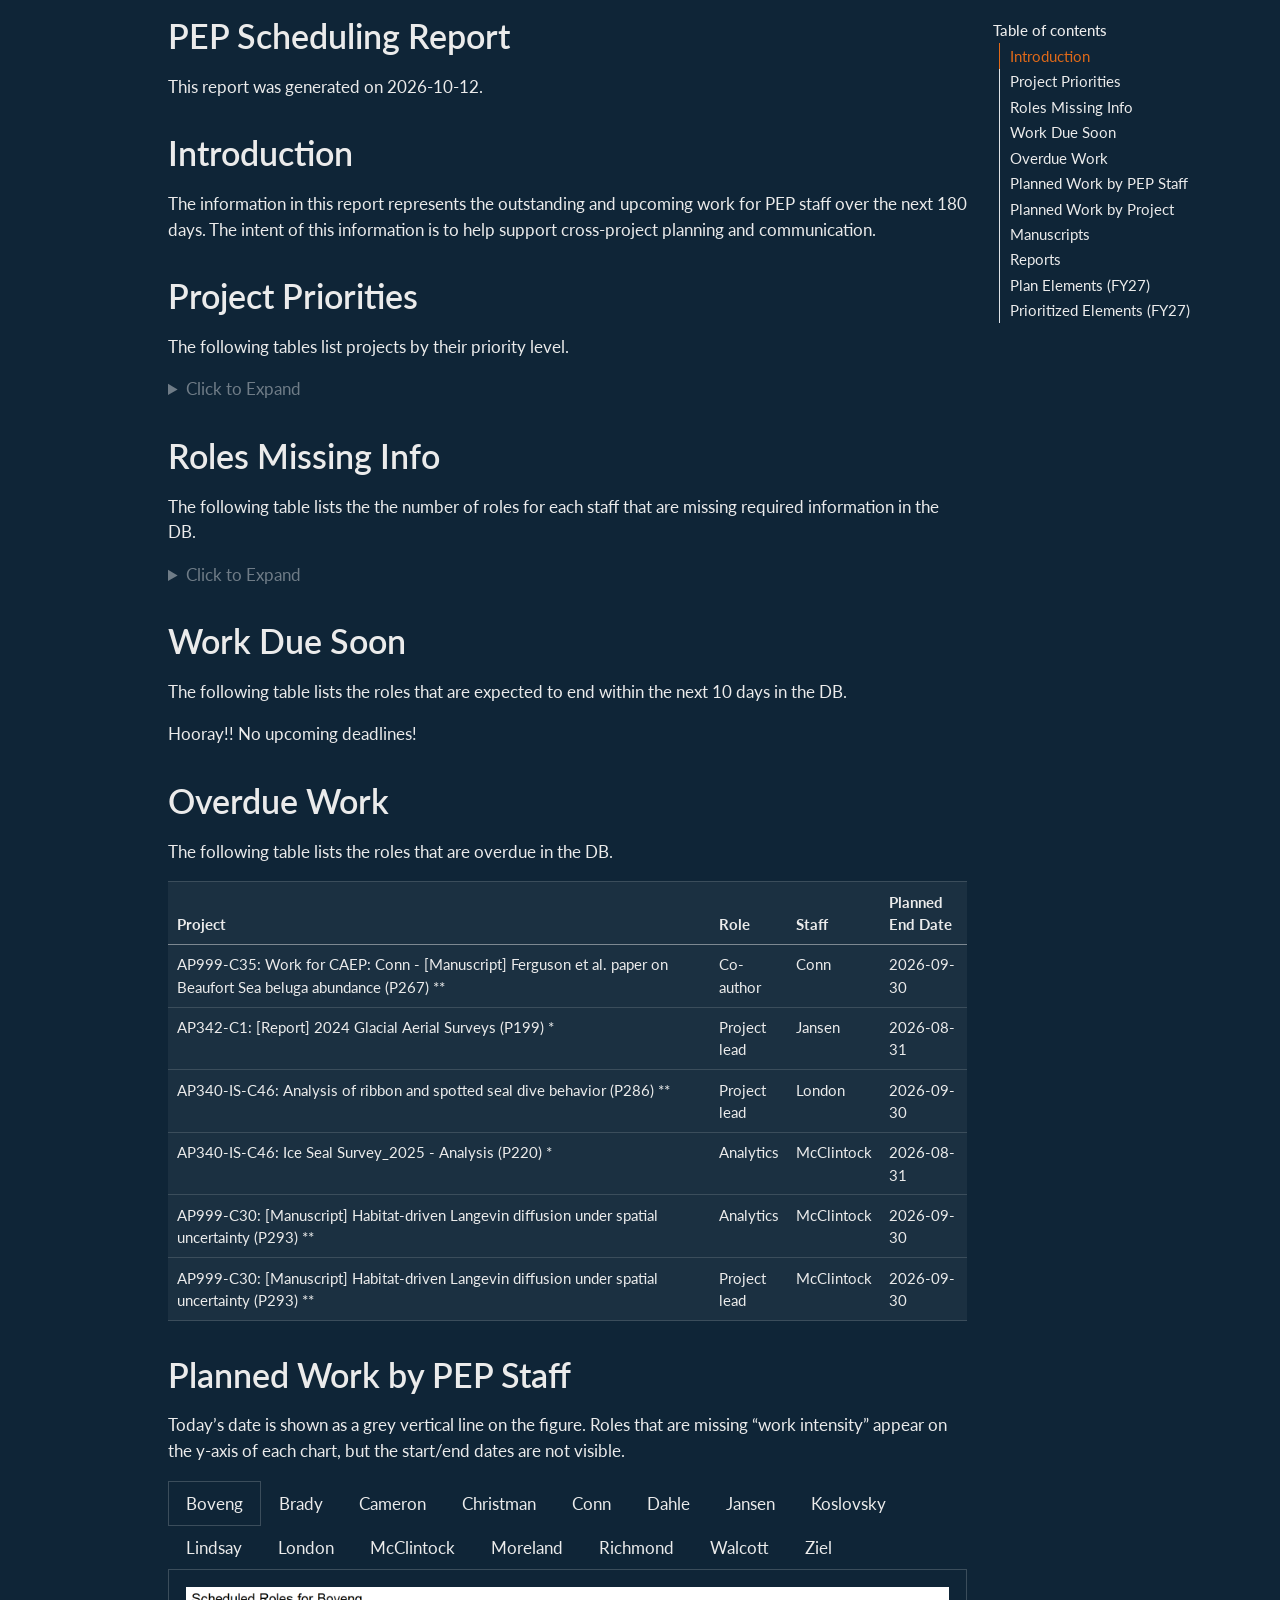
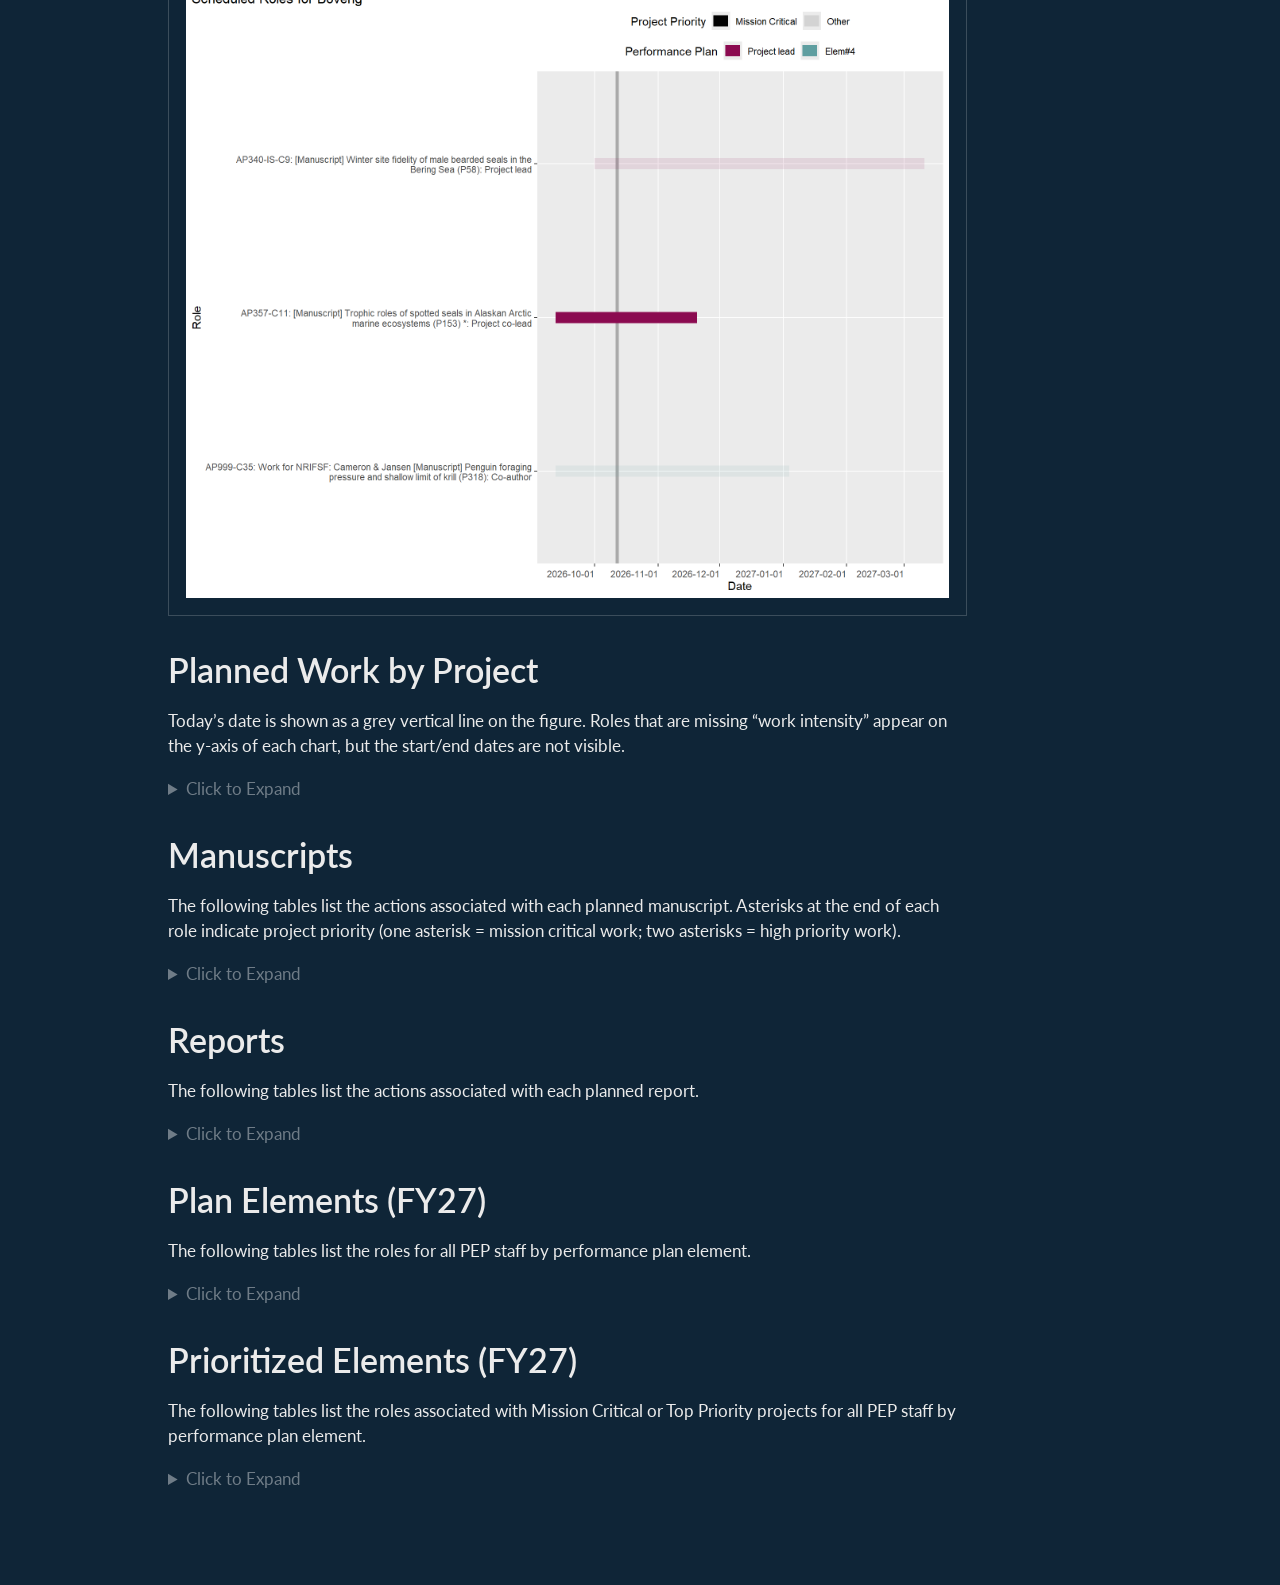
==== commit 85baa66a: "Weekly update" ====
--- a/SchedulingReport/SchedulingReport.html
+++ b/SchedulingReport/SchedulingReport.html
@@ -62,6 +62,7 @@
   <li><a href="#harbor-seal-fieldwork-ap342" id="toc-harbor-seal-fieldwork-ap342" class="nav-link" data-scroll-target="#harbor-seal-fieldwork-ap342">Harbor seal fieldwork (AP342)</a>
   <ul class="collapse">
   <li><a href="#harbor-seal-research---aircraft-c1" id="toc-harbor-seal-research---aircraft-c1" class="nav-link" data-scroll-target="#harbor-seal-research---aircraft-c1">Harbor Seal Research - Aircraft (C1)</a></li>
+  <li><a href="#harbor-seal-research---land-c31" id="toc-harbor-seal-research---land-c31" class="nav-link" data-scroll-target="#harbor-seal-research---land-c31">Harbor Seal Research - Land (C31)</a></li>
   </ul></li>
   <li><a href="#osi-ap358" id="toc-osi-ap358" class="nav-link" data-scroll-target="#osi-ap358">OSI (AP358)</a>
   <ul class="collapse">
@@ -177,7 +178,7 @@
 </header>
 
 
-<p>This report was generated on 2026-10-06.</p>
+<p>This report was generated on 2026-10-12.</p>
 <section id="introduction" class="level1">
 <h1>Introduction</h1>
 <p>The information in this report represents the outstanding and upcoming work for PEP staff over the next 180 days. The intent of this information is to help support cross-project planning and communication.</p>
@@ -249,150 +250,155 @@
 </tr>
 <tr class="odd">
 <td style="text-align: left;">Harbor seal fieldwork</td>
+<td style="text-align: left;">Develop Shiny app to view effort during surveys</td>
+<td style="text-align: left;">Planned</td>
+</tr>
+<tr class="even">
+<td style="text-align: left;">Harbor seal fieldwork</td>
 <td style="text-align: left;">[Report] 2024 Glacial Aerial Surveys</td>
 <td style="text-align: left;">[Submitted]</td>
 </tr>
-<tr class="even">
+<tr class="odd">
 <td style="text-align: left;">Harbor seal fieldwork</td>
 <td style="text-align: left;">[Report] 2026 Harbor Seal Surveys</td>
 <td style="text-align: left;">Active</td>
 </tr>
-<tr class="odd">
+<tr class="even">
 <td style="text-align: left;">Harbor seal fieldwork</td>
 <td style="text-align: left;">[Report] 2027 Harbor Seal Surveys - if necessary</td>
 <td style="text-align: left;">Planned</td>
 </tr>
-<tr class="even">
+<tr class="odd">
 <td style="text-align: left;">Ice seal fieldwork</td>
 <td style="text-align: left;">[Report] Ice Seal Survey_2025 - Field Report</td>
 <td style="text-align: left;">[Published]</td>
 </tr>
-<tr class="odd">
+<tr class="even">
 <td style="text-align: left;">Other</td>
 <td style="text-align: left;">Contract Officer’s Representative (COR)</td>
 <td style="text-align: left;">Active</td>
 </tr>
-<tr class="even">
+<tr class="odd">
 <td style="text-align: left;">Other</td>
 <td style="text-align: left;">Management of historical antarctic data</td>
 <td style="text-align: left;">Active</td>
 </tr>
-<tr class="odd">
+<tr class="even">
 <td style="text-align: left;">Other</td>
 <td style="text-align: left;">Migrate data to cloud</td>
 <td style="text-align: left;">Active</td>
 </tr>
-<tr class="even">
+<tr class="odd">
 <td style="text-align: left;">Other</td>
 <td style="text-align: left;">Purchase Card Holder</td>
 <td style="text-align: left;">Active</td>
 </tr>
-<tr class="odd">
+<tr class="even">
 <td style="text-align: left;">Other</td>
 <td style="text-align: left;">Submit 2025 MMPA Permit Application</td>
 <td style="text-align: left;">Completed</td>
 </tr>
-<tr class="even">
+<tr class="odd">
 <td style="text-align: left;">Other</td>
 <td style="text-align: left;">Work for MML: McClintock - SAR Bycatch estimation</td>
 <td style="text-align: left;">Active</td>
 </tr>
-<tr class="odd">
+<tr class="even">
 <td style="text-align: left;">Other</td>
 <td style="text-align: left;">Work for MML: McClintock - [Manuscript] SAR Bycatch methods</td>
 <td style="text-align: left;">Active</td>
 </tr>
-<tr class="even">
+<tr class="odd">
 <td style="text-align: left;">Scientific support for harbor seals</td>
 <td style="text-align: left;">Counts and processing of 2026 Harbor seal Aerial Survey Data</td>
 <td style="text-align: left;">Planned</td>
 </tr>
-<tr class="odd">
+<tr class="even">
 <td style="text-align: left;">Scientific support for harbor seals</td>
 <td style="text-align: left;">[Manuscript] AK Harbor Seals Abundance &amp; Trends</td>
 <td style="text-align: left;">[Submitted]</td>
 </tr>
-<tr class="even">
+<tr class="odd">
 <td style="text-align: left;">Scientific support for harbor seals</td>
 <td style="text-align: left;">[Report] 2025 Stock Assessment Report for Harbor Seals in Alaska</td>
 <td style="text-align: left;">Completed</td>
 </tr>
-<tr class="odd">
+<tr class="even">
 <td style="text-align: left;">Scientific support for ice seals</td>
 <td style="text-align: left;">Ice Seal Survey_2025 - Analysis</td>
 <td style="text-align: left;">Active</td>
 </tr>
-<tr class="even">
+<tr class="odd">
 <td style="text-align: left;">Scientific support for ice seals</td>
 <td style="text-align: left;">Ice Seal Survey_2025 - Data processing (survey and sea ice)</td>
 <td style="text-align: left;">Active</td>
 </tr>
-<tr class="odd">
+<tr class="even">
 <td style="text-align: left;">Scientific support for ice seals</td>
 <td style="text-align: left;">Plan development of Species ID standardize training and test approach for future ice seal surveys</td>
 <td style="text-align: left;">Completed</td>
 </tr>
-<tr class="even">
+<tr class="odd">
 <td style="text-align: left;">Scientific support for ice seals</td>
 <td style="text-align: left;">Support to AKRO with response to “Seafood” EO</td>
 <td style="text-align: left;">Active</td>
 </tr>
-<tr class="odd">
+<tr class="even">
 <td style="text-align: left;">Scientific support for ice seals</td>
 <td style="text-align: left;">[Manuscript] BOSS (Russia)</td>
 <td style="text-align: left;">[Submitted]</td>
 </tr>
-<tr class="even">
+<tr class="odd">
 <td style="text-align: left;">Scientific support for ice seals</td>
 <td style="text-align: left;">[Manuscript] BOSS (U.S.)</td>
 <td style="text-align: left;">[Submitted]</td>
 </tr>
-<tr class="odd">
+<tr class="even">
 <td style="text-align: left;">Scientific support for ice seals</td>
 <td style="text-align: left;">[Manuscript] Food habits of ribbon and spotted seals in spring in the Bering Sea</td>
 <td style="text-align: left;">Active</td>
 </tr>
-<tr class="even">
+<tr class="odd">
 <td style="text-align: left;">Scientific support for ice seals</td>
 <td style="text-align: left;">[Manuscript] JoBSS</td>
 <td style="text-align: left;">Active</td>
 </tr>
-<tr class="odd">
+<tr class="even">
 <td style="text-align: left;">Scientific support for ice seals</td>
 <td style="text-align: left;">[Manuscript] Joint Beaufort Sea Survey_2021 - Disturbance study</td>
 <td style="text-align: left;">[Published]</td>
 </tr>
-<tr class="even">
+<tr class="odd">
 <td style="text-align: left;">Scientific support for ice seals</td>
 <td style="text-align: left;">[Manuscript] Ringed seal haul-out &amp; emergence</td>
 <td style="text-align: left;">[Published]</td>
 </tr>
-<tr class="odd">
+<tr class="even">
 <td style="text-align: left;">Scientific support for ice seals</td>
 <td style="text-align: left;">[Manuscript] Space &amp; habitat use by ribbon and spotted seals linked w/ climate models (CEFI)</td>
 <td style="text-align: left;">Active</td>
 </tr>
-<tr class="even">
+<tr class="odd">
 <td style="text-align: left;">Scientific support for ice seals</td>
 <td style="text-align: left;">[Report] 2026 Alaska Ice Seal Research Plan</td>
 <td style="text-align: left;">[Published]</td>
 </tr>
-<tr class="odd">
+<tr class="even">
 <td style="text-align: left;">Scientific support for ice seals</td>
 <td style="text-align: left;">[Report] 2027 Alaska Ice Seal Research Plan</td>
 <td style="text-align: left;">Active</td>
 </tr>
-<tr class="even">
+<tr class="odd">
 <td style="text-align: left;">Trophic roles</td>
 <td style="text-align: left;">[Manuscript] Trophic roles of spotted seals in Alaskan Arctic marine ecosystems</td>
 <td style="text-align: left;">Active</td>
 </tr>
-<tr class="odd">
+<tr class="even">
 <td style="text-align: left;">USPAI</td>
 <td style="text-align: left;">USPAI project management</td>
 <td style="text-align: left;">Completed</td>
 </tr>
-<tr class="even">
+<tr class="odd">
 <td style="text-align: left;">USPAI</td>
 <td style="text-align: left;">USPAI project post-mission review with UxSOC (presentation)</td>
 <td style="text-align: left;">Completed</td>
@@ -416,58 +422,68 @@
 </thead>
 <tbody>
 <tr class="odd">
+<td style="text-align: left;">Harbor seal fieldwork</td>
+<td style="text-align: left;">Pribiloff Island Harbor Seal UAS Surveys and Data Coordination</td>
+<td style="text-align: left;">Active</td>
+</tr>
+<tr class="even">
 <td style="text-align: left;">OSI</td>
 <td style="text-align: left;">Aerial Imaging AI Model Development</td>
 <td style="text-align: left;">Active</td>
 </tr>
-<tr class="even">
+<tr class="odd">
 <td style="text-align: left;">OSI</td>
 <td style="text-align: left;">Microsoft AI4GL Collaboration</td>
 <td style="text-align: left;">Active</td>
 </tr>
-<tr class="odd">
+<tr class="even">
 <td style="text-align: left;">OSI</td>
 <td style="text-align: left;">Openscapes OSI Project</td>
 <td style="text-align: left;">Active</td>
 </tr>
-<tr class="even">
+<tr class="odd">
 <td style="text-align: left;">Other</td>
 <td style="text-align: left;">2025 MMPA Permit Reporting</td>
 <td style="text-align: left;">Completed</td>
 </tr>
-<tr class="odd">
+<tr class="even">
 <td style="text-align: left;">Other</td>
 <td style="text-align: left;">2026 Refresh Working Group (Stock Prioritization)</td>
 <td style="text-align: left;">Completed</td>
 </tr>
-<tr class="even">
+<tr class="odd">
 <td style="text-align: left;">Other</td>
 <td style="text-align: left;">Listing Guidance Working Group (ESA)</td>
 <td style="text-align: left;">Active</td>
 </tr>
-<tr class="odd">
+<tr class="even">
 <td style="text-align: left;">Other</td>
 <td style="text-align: left;">MML CEFI Decision Support Team</td>
 <td style="text-align: left;">Active</td>
 </tr>
-<tr class="even">
+<tr class="odd">
 <td style="text-align: left;">Other</td>
 <td style="text-align: left;">MML Data Science Working Group</td>
 <td style="text-align: left;">Active</td>
 </tr>
-<tr class="odd">
+<tr class="even">
 <td style="text-align: left;">Other</td>
 <td style="text-align: left;">MML Reproducible Stock Assessment Reporting Team</td>
 <td style="text-align: left;">Active</td>
 </tr>
-<tr class="even">
+<tr class="odd">
 <td style="text-align: left;">Other</td>
 <td style="text-align: left;">PEP Inventory Database</td>
 <td style="text-align: left;">Active</td>
 </tr>
-<tr class="odd">
+<tr class="even">
 <td style="text-align: left;">Other</td>
-<td style="text-align: left;">PEP project documentation</td>
+<td style="text-align: left;">PEP dashboard management</td>
+<td style="text-align: left;">Active</td>
+</tr>
+<tr class="odd">
+<td style="text-align: left;">Other</td>
+<td style="text-align: left;">PEP documentation (database, projects, metadata, etc.)</td>
 <td style="text-align: left;">Active</td>
 </tr>
 <tr class="even">
@@ -709,24 +725,7 @@
 <summary>
 Click to Expand
 </summary>
-<table class="caption-top table">
-<thead>
-<tr class="header">
-<th style="text-align: left;">Staff</th>
-<th style="text-align: right;"># Missing Info</th>
-</tr>
-</thead>
-<tbody>
-<tr class="odd">
-<td style="text-align: left;">Christman</td>
-<td style="text-align: right;">1</td>
-</tr>
-<tr class="even">
-<td style="text-align: left;">Walcott</td>
-<td style="text-align: right;">1</td>
-</tr>
-</tbody>
-</table>
+<p>Hooray!! All records are complete!</p>
 </details>
 </section>
 <section id="work-due-soon" class="level1">
@@ -766,30 +765,24 @@
 <td style="text-align: left;">2026-08-31</td>
 </tr>
 <tr class="odd">
-<td style="text-align: left;">AP340-IS-C45: [Report] 2027 Alaska Ice Seal Research Plan (P333) *</td>
-<td style="text-align: left;">Co-author</td>
-<td style="text-align: left;">Lindsay</td>
-<td style="text-align: left;">2026-01-10</td>
-</tr>
-<tr class="even">
 <td style="text-align: left;">AP340-IS-C46: Analysis of ribbon and spotted seal dive behavior (P286) **</td>
 <td style="text-align: left;">Project lead</td>
 <td style="text-align: left;">London</td>
 <td style="text-align: left;">2026-09-30</td>
 </tr>
-<tr class="odd">
+<tr class="even">
 <td style="text-align: left;">AP340-IS-C46: Ice Seal Survey_2025 - Analysis (P220) *</td>
 <td style="text-align: left;">Analytics</td>
 <td style="text-align: left;">McClintock</td>
 <td style="text-align: left;">2026-08-31</td>
 </tr>
-<tr class="even">
+<tr class="odd">
 <td style="text-align: left;">AP999-C30: [Manuscript] Habitat-driven Langevin diffusion under spatial uncertainty (P293) **</td>
 <td style="text-align: left;">Analytics</td>
 <td style="text-align: left;">McClintock</td>
 <td style="text-align: left;">2026-09-30</td>
 </tr>
-<tr class="odd">
+<tr class="even">
 <td style="text-align: left;">AP999-C30: [Manuscript] Habitat-driven Langevin diffusion under spatial uncertainty (P293) **</td>
 <td style="text-align: left;">Project lead</td>
 <td style="text-align: left;">McClintock</td>
@@ -916,109 +909,113 @@
 <h2 class="anchored" data-anchor-id="harbor-seal-fieldwork-ap342">Harbor seal fieldwork (AP342)</h2>
 <section id="harbor-seal-research---aircraft-c1" class="level3">
 <h3 class="anchored" data-anchor-id="harbor-seal-research---aircraft-c1">Harbor Seal Research - Aircraft (C1)</h3>
-<p><img src="SchedulingReport_files/figure-html/figures_byProject-9.png" class="img-fluid" width="960"> <img src="SchedulingReport_files/figure-html/figures_byProject-10.png" class="img-fluid" width="960"></p>
+<p><img src="SchedulingReport_files/figure-html/figures_byProject-9.png" class="img-fluid" width="960"> <img src="SchedulingReport_files/figure-html/figures_byProject-10.png" class="img-fluid" width="960"> <img src="SchedulingReport_files/figure-html/figures_byProject-11.png" class="img-fluid" width="960"> <img src="SchedulingReport_files/figure-html/figures_byProject-12.png" class="img-fluid" width="960"></p>
+</section>
+<section id="harbor-seal-research---land-c31" class="level3">
+<h3 class="anchored" data-anchor-id="harbor-seal-research---land-c31">Harbor Seal Research - Land (C31)</h3>
+<p><img src="SchedulingReport_files/figure-html/figures_byProject-13.png" class="img-fluid" width="960"></p>
 </section>
 </section>
 <section id="osi-ap358" class="level2">
 <h2 class="anchored" data-anchor-id="osi-ap358">OSI (AP358)</h2>
 <section id="optics-strategic-initiative-c23" class="level3">
 <h3 class="anchored" data-anchor-id="optics-strategic-initiative-c23">Optics Strategic Initiative (C23)</h3>
-<p><img src="SchedulingReport_files/figure-html/figures_byProject-11.png" class="img-fluid" width="960"> <img src="SchedulingReport_files/figure-html/figures_byProject-12.png" class="img-fluid" width="960"> <img src="SchedulingReport_files/figure-html/figures_byProject-13.png" class="img-fluid" width="960"> <img src="SchedulingReport_files/figure-html/figures_byProject-14.png" class="img-fluid" width="960"></p>
+<p><img src="SchedulingReport_files/figure-html/figures_byProject-14.png" class="img-fluid" width="960"> <img src="SchedulingReport_files/figure-html/figures_byProject-15.png" class="img-fluid" width="960"> <img src="SchedulingReport_files/figure-html/figures_byProject-16.png" class="img-fluid" width="960"> <img src="SchedulingReport_files/figure-html/figures_byProject-17.png" class="img-fluid" width="960"></p>
 </section>
 </section>
 <section id="other-ap999" class="level2">
 <h2 class="anchored" data-anchor-id="other-ap999">Other (AP999)</h2>
 <section id="cooperative-institutes-c33" class="level3">
 <h3 class="anchored" data-anchor-id="cooperative-institutes-c33">Cooperative Institutes (C33)</h3>
-<p><img src="SchedulingReport_files/figure-html/figures_byProject-15.png" class="img-fluid" width="960"></p>
+<p><img src="SchedulingReport_files/figure-html/figures_byProject-18.png" class="img-fluid" width="960"></p>
 </section>
 <section id="field-gear-and-equipment-management-c27" class="level3">
 <h3 class="anchored" data-anchor-id="field-gear-and-equipment-management-c27">Field gear and equipment management (C27)</h3>
-<p><img src="SchedulingReport_files/figure-html/figures_byProject-16.png" class="img-fluid" width="960"> <img src="SchedulingReport_files/figure-html/figures_byProject-17.png" class="img-fluid" width="960"> <img src="SchedulingReport_files/figure-html/figures_byProject-18.png" class="img-fluid" width="960"> <img src="SchedulingReport_files/figure-html/figures_byProject-19.png" class="img-fluid" width="960"></p>
+<p><img src="SchedulingReport_files/figure-html/figures_byProject-19.png" class="img-fluid" width="960"> <img src="SchedulingReport_files/figure-html/figures_byProject-20.png" class="img-fluid" width="960"> <img src="SchedulingReport_files/figure-html/figures_byProject-21.png" class="img-fluid" width="960"> <img src="SchedulingReport_files/figure-html/figures_byProject-22.png" class="img-fluid" width="960"></p>
 </section>
 <section id="modernizing-mml-stock-assessment-workflows-c26" class="level3">
 <h3 class="anchored" data-anchor-id="modernizing-mml-stock-assessment-workflows-c26">Modernizing MML stock assessment workflows (C26)</h3>
-<p><img src="SchedulingReport_files/figure-html/figures_byProject-20.png" class="img-fluid" width="960"></p>
+<p><img src="SchedulingReport_files/figure-html/figures_byProject-23.png" class="img-fluid" width="960"></p>
 </section>
 <section id="open-sciencesoftware-c25" class="level3">
 <h3 class="anchored" data-anchor-id="open-sciencesoftware-c25">Open science/software (C25)</h3>
-<p><img src="SchedulingReport_files/figure-html/figures_byProject-21.png" class="img-fluid" width="960"> <img src="SchedulingReport_files/figure-html/figures_byProject-22.png" class="img-fluid" width="960"> <img src="SchedulingReport_files/figure-html/figures_byProject-23.png" class="img-fluid" width="960"> <img src="SchedulingReport_files/figure-html/figures_byProject-24.png" class="img-fluid" width="960"> <img src="SchedulingReport_files/figure-html/figures_byProject-25.png" class="img-fluid" width="960"> <img src="SchedulingReport_files/figure-html/figures_byProject-26.png" class="img-fluid" width="960"> <img src="SchedulingReport_files/figure-html/figures_byProject-27.png" class="img-fluid" width="960"></p>
+<p><img src="SchedulingReport_files/figure-html/figures_byProject-24.png" class="img-fluid" width="960"> <img src="SchedulingReport_files/figure-html/figures_byProject-25.png" class="img-fluid" width="960"> <img src="SchedulingReport_files/figure-html/figures_byProject-26.png" class="img-fluid" width="960"> <img src="SchedulingReport_files/figure-html/figures_byProject-27.png" class="img-fluid" width="960"> <img src="SchedulingReport_files/figure-html/figures_byProject-28.png" class="img-fluid" width="960"> <img src="SchedulingReport_files/figure-html/figures_byProject-29.png" class="img-fluid" width="960"> <img src="SchedulingReport_files/figure-html/figures_byProject-30.png" class="img-fluid" width="960"></p>
 </section>
 <section id="outreach-mentoring-and-teaching-c38" class="level3">
 <h3 class="anchored" data-anchor-id="outreach-mentoring-and-teaching-c38">Outreach, mentoring and teaching (C38)</h3>
-<p><img src="SchedulingReport_files/figure-html/figures_byProject-28.png" class="img-fluid" width="960"> <img src="SchedulingReport_files/figure-html/figures_byProject-29.png" class="img-fluid" width="960"></p>
+<p><img src="SchedulingReport_files/figure-html/figures_byProject-31.png" class="img-fluid" width="960"></p>
 </section>
 <section id="permits-c37" class="level3">
 <h3 class="anchored" data-anchor-id="permits-c37">Permits (C37)</h3>
-<p><img src="SchedulingReport_files/figure-html/figures_byProject-30.png" class="img-fluid" width="960"></p>
+<p><img src="SchedulingReport_files/figure-html/figures_byProject-32.png" class="img-fluid" width="960"></p>
 </section>
 <section id="procurement-and-shipping-c16" class="level3">
 <h3 class="anchored" data-anchor-id="procurement-and-shipping-c16">Procurement and shipping (C16)</h3>
-<p><img src="SchedulingReport_files/figure-html/figures_byProject-31.png" class="img-fluid" width="960"> <img src="SchedulingReport_files/figure-html/figures_byProject-32.png" class="img-fluid" width="960"> <img src="SchedulingReport_files/figure-html/figures_byProject-33.png" class="img-fluid" width="960"></p>
+<p><img src="SchedulingReport_files/figure-html/figures_byProject-33.png" class="img-fluid" width="960"> <img src="SchedulingReport_files/figure-html/figures_byProject-34.png" class="img-fluid" width="960"> <img src="SchedulingReport_files/figure-html/figures_byProject-35.png" class="img-fluid" width="960"></p>
 </section>
 <section id="program-datainformation-management-c15" class="level3">
 <h3 class="anchored" data-anchor-id="program-datainformation-management-c15">Program data/information management (C15)</h3>
-<p><img src="SchedulingReport_files/figure-html/figures_byProject-34.png" class="img-fluid" width="960"> <img src="SchedulingReport_files/figure-html/figures_byProject-35.png" class="img-fluid" width="960"> <img src="SchedulingReport_files/figure-html/figures_byProject-36.png" class="img-fluid" width="960"> <img src="SchedulingReport_files/figure-html/figures_byProject-37.png" class="img-fluid" width="960"> <img src="SchedulingReport_files/figure-html/figures_byProject-38.png" class="img-fluid" width="960"> <img src="SchedulingReport_files/figure-html/figures_byProject-39.png" class="img-fluid" width="960"> <img src="SchedulingReport_files/figure-html/figures_byProject-40.png" class="img-fluid" width="960"></p>
+<p><img src="SchedulingReport_files/figure-html/figures_byProject-36.png" class="img-fluid" width="960"> <img src="SchedulingReport_files/figure-html/figures_byProject-37.png" class="img-fluid" width="960"> <img src="SchedulingReport_files/figure-html/figures_byProject-38.png" class="img-fluid" width="960"> <img src="SchedulingReport_files/figure-html/figures_byProject-39.png" class="img-fluid" width="960"> <img src="SchedulingReport_files/figure-html/figures_byProject-40.png" class="img-fluid" width="960"> <img src="SchedulingReport_files/figure-html/figures_byProject-41.png" class="img-fluid" width="960"> <img src="SchedulingReport_files/figure-html/figures_byProject-42.png" class="img-fluid" width="960"></p>
 </section>
 <section id="statistical-model-development-c30" class="level3">
 <h3 class="anchored" data-anchor-id="statistical-model-development-c30">Statistical model development (C30)</h3>
-<p><img src="SchedulingReport_files/figure-html/figures_byProject-41.png" class="img-fluid" width="960"> <img src="SchedulingReport_files/figure-html/figures_byProject-42.png" class="img-fluid" width="960"> <img src="SchedulingReport_files/figure-html/figures_byProject-43.png" class="img-fluid" width="960"> <img src="SchedulingReport_files/figure-html/figures_byProject-44.png" class="img-fluid" width="960"> <img src="SchedulingReport_files/figure-html/figures_byProject-45.png" class="img-fluid" width="960"> <img src="SchedulingReport_files/figure-html/figures_byProject-46.png" class="img-fluid" width="960"> <img src="SchedulingReport_files/figure-html/figures_byProject-47.png" class="img-fluid" width="960"></p>
+<p><img src="SchedulingReport_files/figure-html/figures_byProject-43.png" class="img-fluid" width="960"> <img src="SchedulingReport_files/figure-html/figures_byProject-44.png" class="img-fluid" width="960"> <img src="SchedulingReport_files/figure-html/figures_byProject-45.png" class="img-fluid" width="960"> <img src="SchedulingReport_files/figure-html/figures_byProject-46.png" class="img-fluid" width="960"> <img src="SchedulingReport_files/figure-html/figures_byProject-47.png" class="img-fluid" width="960"> <img src="SchedulingReport_files/figure-html/figures_byProject-48.png" class="img-fluid" width="960"> <img src="SchedulingReport_files/figure-html/figures_byProject-49.png" class="img-fluid" width="960"></p>
 </section>
 <section id="uas-project-support-c32" class="level3">
 <h3 class="anchored" data-anchor-id="uas-project-support-c32">UAS project support (C32)</h3>
-<p><img src="SchedulingReport_files/figure-html/figures_byProject-48.png" class="img-fluid" width="960"> <img src="SchedulingReport_files/figure-html/figures_byProject-49.png" class="img-fluid" width="960"></p>
+<p><img src="SchedulingReport_files/figure-html/figures_byProject-50.png" class="img-fluid" width="960"> <img src="SchedulingReport_files/figure-html/figures_byProject-51.png" class="img-fluid" width="960"></p>
 </section>
 <section id="work-for-projects-outside-pep-c35" class="level3">
 <h3 class="anchored" data-anchor-id="work-for-projects-outside-pep-c35">Work for projects outside PEP (C35)</h3>
-<p><img src="SchedulingReport_files/figure-html/figures_byProject-50.png" class="img-fluid" width="960"> <img src="SchedulingReport_files/figure-html/figures_byProject-51.png" class="img-fluid" width="960"> <img src="SchedulingReport_files/figure-html/figures_byProject-52.png" class="img-fluid" width="960"> <img src="SchedulingReport_files/figure-html/figures_byProject-53.png" class="img-fluid" width="960"> <img src="SchedulingReport_files/figure-html/figures_byProject-54.png" class="img-fluid" width="960"> <img src="SchedulingReport_files/figure-html/figures_byProject-55.png" class="img-fluid" width="960"> <img src="SchedulingReport_files/figure-html/figures_byProject-56.png" class="img-fluid" width="960"> <img src="SchedulingReport_files/figure-html/figures_byProject-57.png" class="img-fluid" width="960"> <img src="SchedulingReport_files/figure-html/figures_byProject-58.png" class="img-fluid" width="960"> <img src="SchedulingReport_files/figure-html/figures_byProject-59.png" class="img-fluid" width="960"> <img src="SchedulingReport_files/figure-html/figures_byProject-60.png" class="img-fluid" width="960"> <img src="SchedulingReport_files/figure-html/figures_byProject-61.png" class="img-fluid" width="960"> <img src="SchedulingReport_files/figure-html/figures_byProject-62.png" class="img-fluid" width="960"> <img src="SchedulingReport_files/figure-html/figures_byProject-63.png" class="img-fluid" width="960"> <img src="SchedulingReport_files/figure-html/figures_byProject-64.png" class="img-fluid" width="960"></p>
+<p><img src="SchedulingReport_files/figure-html/figures_byProject-52.png" class="img-fluid" width="960"> <img src="SchedulingReport_files/figure-html/figures_byProject-53.png" class="img-fluid" width="960"> <img src="SchedulingReport_files/figure-html/figures_byProject-54.png" class="img-fluid" width="960"> <img src="SchedulingReport_files/figure-html/figures_byProject-55.png" class="img-fluid" width="960"> <img src="SchedulingReport_files/figure-html/figures_byProject-56.png" class="img-fluid" width="960"> <img src="SchedulingReport_files/figure-html/figures_byProject-57.png" class="img-fluid" width="960"> <img src="SchedulingReport_files/figure-html/figures_byProject-58.png" class="img-fluid" width="960"> <img src="SchedulingReport_files/figure-html/figures_byProject-59.png" class="img-fluid" width="960"> <img src="SchedulingReport_files/figure-html/figures_byProject-60.png" class="img-fluid" width="960"> <img src="SchedulingReport_files/figure-html/figures_byProject-61.png" class="img-fluid" width="960"> <img src="SchedulingReport_files/figure-html/figures_byProject-62.png" class="img-fluid" width="960"> <img src="SchedulingReport_files/figure-html/figures_byProject-63.png" class="img-fluid" width="960"> <img src="SchedulingReport_files/figure-html/figures_byProject-64.png" class="img-fluid" width="960"> <img src="SchedulingReport_files/figure-html/figures_byProject-65.png" class="img-fluid" width="960"> <img src="SchedulingReport_files/figure-html/figures_byProject-66.png" class="img-fluid" width="960"></p>
 </section>
 <section id="working-groups-and-committees-c28" class="level3">
 <h3 class="anchored" data-anchor-id="working-groups-and-committees-c28">Working groups and committees (C28)</h3>
-<p><img src="SchedulingReport_files/figure-html/figures_byProject-65.png" class="img-fluid" width="960"> <img src="SchedulingReport_files/figure-html/figures_byProject-66.png" class="img-fluid" width="960"> <img src="SchedulingReport_files/figure-html/figures_byProject-67.png" class="img-fluid" width="960"> <img src="SchedulingReport_files/figure-html/figures_byProject-68.png" class="img-fluid" width="960"> <img src="SchedulingReport_files/figure-html/figures_byProject-69.png" class="img-fluid" width="960"> <img src="SchedulingReport_files/figure-html/figures_byProject-70.png" class="img-fluid" width="960"> <img src="SchedulingReport_files/figure-html/figures_byProject-71.png" class="img-fluid" width="960"> <img src="SchedulingReport_files/figure-html/figures_byProject-72.png" class="img-fluid" width="960"> <img src="SchedulingReport_files/figure-html/figures_byProject-73.png" class="img-fluid" width="960"> <img src="SchedulingReport_files/figure-html/figures_byProject-74.png" class="img-fluid" width="960"> <img src="SchedulingReport_files/figure-html/figures_byProject-75.png" class="img-fluid" width="960"> <img src="SchedulingReport_files/figure-html/figures_byProject-76.png" class="img-fluid" width="960"></p>
+<p><img src="SchedulingReport_files/figure-html/figures_byProject-67.png" class="img-fluid" width="960"> <img src="SchedulingReport_files/figure-html/figures_byProject-68.png" class="img-fluid" width="960"> <img src="SchedulingReport_files/figure-html/figures_byProject-69.png" class="img-fluid" width="960"> <img src="SchedulingReport_files/figure-html/figures_byProject-70.png" class="img-fluid" width="960"> <img src="SchedulingReport_files/figure-html/figures_byProject-71.png" class="img-fluid" width="960"> <img src="SchedulingReport_files/figure-html/figures_byProject-72.png" class="img-fluid" width="960"> <img src="SchedulingReport_files/figure-html/figures_byProject-73.png" class="img-fluid" width="960"> <img src="SchedulingReport_files/figure-html/figures_byProject-74.png" class="img-fluid" width="960"> <img src="SchedulingReport_files/figure-html/figures_byProject-75.png" class="img-fluid" width="960"> <img src="SchedulingReport_files/figure-html/figures_byProject-76.png" class="img-fluid" width="960"> <img src="SchedulingReport_files/figure-html/figures_byProject-77.png" class="img-fluid" width="960"> <img src="SchedulingReport_files/figure-html/figures_byProject-78.png" class="img-fluid" width="960"></p>
 </section>
 </section>
 <section id="scientific-support-for-harbor-seals-ap340-hs" class="level2">
 <h2 class="anchored" data-anchor-id="scientific-support-for-harbor-seals-ap340-hs">Scientific support for harbor seals (AP340-HS)</h2>
 <section id="co-mgmt-with-ak-native-communities-harbor-seals-c43" class="level3">
 <h3 class="anchored" data-anchor-id="co-mgmt-with-ak-native-communities-harbor-seals-c43">Co-mgmt with AK Native communities (harbor seals) (C43)</h3>
-<p><img src="SchedulingReport_files/figure-html/figures_byProject-77.png" class="img-fluid" width="960"></p>
+<p><img src="SchedulingReport_files/figure-html/figures_byProject-79.png" class="img-fluid" width="960"></p>
 </section>
 <section id="processing-and-analyses-of-data-harbor-seals-c44" class="level3">
 <h3 class="anchored" data-anchor-id="processing-and-analyses-of-data-harbor-seals-c44">Processing and analyses of data (harbor seals) (C44)</h3>
-<p><img src="SchedulingReport_files/figure-html/figures_byProject-78.png" class="img-fluid" width="960"> <img src="SchedulingReport_files/figure-html/figures_byProject-79.png" class="img-fluid" width="960"> <img src="SchedulingReport_files/figure-html/figures_byProject-80.png" class="img-fluid" width="960"> <img src="SchedulingReport_files/figure-html/figures_byProject-81.png" class="img-fluid" width="960"></p>
+<p><img src="SchedulingReport_files/figure-html/figures_byProject-80.png" class="img-fluid" width="960"> <img src="SchedulingReport_files/figure-html/figures_byProject-81.png" class="img-fluid" width="960"> <img src="SchedulingReport_files/figure-html/figures_byProject-82.png" class="img-fluid" width="960"> <img src="SchedulingReport_files/figure-html/figures_byProject-83.png" class="img-fluid" width="960"></p>
 </section>
 <section id="scientific-support-to-akro-harbor-seals-c6" class="level3">
 <h3 class="anchored" data-anchor-id="scientific-support-to-akro-harbor-seals-c6">Scientific support to AKRO (harbor seals) (C6)</h3>
-<p><img src="SchedulingReport_files/figure-html/figures_byProject-82.png" class="img-fluid" width="960"> <img src="SchedulingReport_files/figure-html/figures_byProject-83.png" class="img-fluid" width="960"> <img src="SchedulingReport_files/figure-html/figures_byProject-84.png" class="img-fluid" width="960"> <img src="SchedulingReport_files/figure-html/figures_byProject-85.png" class="img-fluid" width="960"></p>
+<p><img src="SchedulingReport_files/figure-html/figures_byProject-84.png" class="img-fluid" width="960"> <img src="SchedulingReport_files/figure-html/figures_byProject-85.png" class="img-fluid" width="960"> <img src="SchedulingReport_files/figure-html/figures_byProject-86.png" class="img-fluid" width="960"> <img src="SchedulingReport_files/figure-html/figures_byProject-87.png" class="img-fluid" width="960"></p>
 </section>
 </section>
 <section id="scientific-support-for-ice-seals-ap340-is" class="level2">
 <h2 class="anchored" data-anchor-id="scientific-support-for-ice-seals-ap340-is">Scientific support for ice seals (AP340-IS)</h2>
 <section id="co-mgmt-with-ak-native-communities-ice-seals-c45" class="level3">
 <h3 class="anchored" data-anchor-id="co-mgmt-with-ak-native-communities-ice-seals-c45">Co-mgmt with AK Native communities (ice seals) (C45)</h3>
-<p><img src="SchedulingReport_files/figure-html/figures_byProject-86.png" class="img-fluid" width="960"> <img src="SchedulingReport_files/figure-html/figures_byProject-87.png" class="img-fluid" width="960"></p>
+<p><img src="SchedulingReport_files/figure-html/figures_byProject-88.png" class="img-fluid" width="960"> <img src="SchedulingReport_files/figure-html/figures_byProject-89.png" class="img-fluid" width="960"></p>
 </section>
 <section id="processing-and-analyses-of-data-ice-seals-c46" class="level3">
 <h3 class="anchored" data-anchor-id="processing-and-analyses-of-data-ice-seals-c46">Processing and analyses of data (ice seals) (C46)</h3>
-<p><img src="SchedulingReport_files/figure-html/figures_byProject-88.png" class="img-fluid" width="960"> <img src="SchedulingReport_files/figure-html/figures_byProject-89.png" class="img-fluid" width="960"> <img src="SchedulingReport_files/figure-html/figures_byProject-90.png" class="img-fluid" width="960"> <img src="SchedulingReport_files/figure-html/figures_byProject-91.png" class="img-fluid" width="960"></p>
+<p><img src="SchedulingReport_files/figure-html/figures_byProject-90.png" class="img-fluid" width="960"> <img src="SchedulingReport_files/figure-html/figures_byProject-91.png" class="img-fluid" width="960"> <img src="SchedulingReport_files/figure-html/figures_byProject-92.png" class="img-fluid" width="960"> <img src="SchedulingReport_files/figure-html/figures_byProject-93.png" class="img-fluid" width="960"></p>
 </section>
 <section id="scientific-support-to-akro-ice-seals-c9" class="level3">
 <h3 class="anchored" data-anchor-id="scientific-support-to-akro-ice-seals-c9">Scientific support to AKRO (ice seals) (C9)</h3>
-<p><img src="SchedulingReport_files/figure-html/figures_byProject-92.png" class="img-fluid" width="960"> <img src="SchedulingReport_files/figure-html/figures_byProject-93.png" class="img-fluid" width="960"> <img src="SchedulingReport_files/figure-html/figures_byProject-94.png" class="img-fluid" width="960"> <img src="SchedulingReport_files/figure-html/figures_byProject-95.png" class="img-fluid" width="960"> <img src="SchedulingReport_files/figure-html/figures_byProject-96.png" class="img-fluid" width="960"> <img src="SchedulingReport_files/figure-html/figures_byProject-97.png" class="img-fluid" width="960"> <img src="SchedulingReport_files/figure-html/figures_byProject-98.png" class="img-fluid" width="960"> <img src="SchedulingReport_files/figure-html/figures_byProject-99.png" class="img-fluid" width="960"> <img src="SchedulingReport_files/figure-html/figures_byProject-100.png" class="img-fluid" width="960"> <img src="SchedulingReport_files/figure-html/figures_byProject-101.png" class="img-fluid" width="960"> <img src="SchedulingReport_files/figure-html/figures_byProject-102.png" class="img-fluid" width="960"> <img src="SchedulingReport_files/figure-html/figures_byProject-103.png" class="img-fluid" width="960"> <img src="SchedulingReport_files/figure-html/figures_byProject-104.png" class="img-fluid" width="960"> <img src="SchedulingReport_files/figure-html/figures_byProject-105.png" class="img-fluid" width="960"> <img src="SchedulingReport_files/figure-html/figures_byProject-106.png" class="img-fluid" width="960"></p>
+<p><img src="SchedulingReport_files/figure-html/figures_byProject-94.png" class="img-fluid" width="960"> <img src="SchedulingReport_files/figure-html/figures_byProject-95.png" class="img-fluid" width="960"> <img src="SchedulingReport_files/figure-html/figures_byProject-96.png" class="img-fluid" width="960"> <img src="SchedulingReport_files/figure-html/figures_byProject-97.png" class="img-fluid" width="960"> <img src="SchedulingReport_files/figure-html/figures_byProject-98.png" class="img-fluid" width="960"> <img src="SchedulingReport_files/figure-html/figures_byProject-99.png" class="img-fluid" width="960"> <img src="SchedulingReport_files/figure-html/figures_byProject-100.png" class="img-fluid" width="960"> <img src="SchedulingReport_files/figure-html/figures_byProject-101.png" class="img-fluid" width="960"> <img src="SchedulingReport_files/figure-html/figures_byProject-102.png" class="img-fluid" width="960"> <img src="SchedulingReport_files/figure-html/figures_byProject-103.png" class="img-fluid" width="960"> <img src="SchedulingReport_files/figure-html/figures_byProject-104.png" class="img-fluid" width="960"> <img src="SchedulingReport_files/figure-html/figures_byProject-105.png" class="img-fluid" width="960"> <img src="SchedulingReport_files/figure-html/figures_byProject-106.png" class="img-fluid" width="960"> <img src="SchedulingReport_files/figure-html/figures_byProject-107.png" class="img-fluid" width="960"> <img src="SchedulingReport_files/figure-html/figures_byProject-108.png" class="img-fluid" width="960"></p>
 </section>
 </section>
 <section id="toolbox-ap354" class="level2">
 <h2 class="anchored" data-anchor-id="toolbox-ap354">Toolbox (AP354)</h2>
 <section id="integrating-diverse-data-sources-c12" class="level3">
 <h3 class="anchored" data-anchor-id="integrating-diverse-data-sources-c12">Integrating diverse data sources (C12)</h3>
-<p><img src="SchedulingReport_files/figure-html/figures_byProject-107.png" class="img-fluid" width="960"> <img src="SchedulingReport_files/figure-html/figures_byProject-108.png" class="img-fluid" width="960"> <img src="SchedulingReport_files/figure-html/figures_byProject-109.png" class="img-fluid" width="960"> <img src="SchedulingReport_files/figure-html/figures_byProject-110.png" class="img-fluid" width="960"></p>
+<p><img src="SchedulingReport_files/figure-html/figures_byProject-109.png" class="img-fluid" width="960"> <img src="SchedulingReport_files/figure-html/figures_byProject-110.png" class="img-fluid" width="960"> <img src="SchedulingReport_files/figure-html/figures_byProject-111.png" class="img-fluid" width="960"> <img src="SchedulingReport_files/figure-html/figures_byProject-112.png" class="img-fluid" width="960"></p>
 </section>
 </section>
 <section id="trophic-roles-ap357" class="level2">
 <h2 class="anchored" data-anchor-id="trophic-roles-ap357">Trophic roles (AP357)</h2>
 <section id="trophic-roles-of-ice-seals-c11" class="level3">
 <h3 class="anchored" data-anchor-id="trophic-roles-of-ice-seals-c11">Trophic Roles of Ice Seals (C11)</h3>
-<p><img src="SchedulingReport_files/figure-html/figures_byProject-111.png" class="img-fluid" width="960"> <img src="SchedulingReport_files/figure-html/figures_byProject-112.png" class="img-fluid" width="960"> <img src="SchedulingReport_files/figure-html/figures_byProject-113.png" class="img-fluid" width="960"></p>
+<p><img src="SchedulingReport_files/figure-html/figures_byProject-113.png" class="img-fluid" width="960"> <img src="SchedulingReport_files/figure-html/figures_byProject-114.png" class="img-fluid" width="960"> <img src="SchedulingReport_files/figure-html/figures_byProject-115.png" class="img-fluid" width="960"></p>
 </section></section></details>
 </section>
 
@@ -1049,45 +1046,45 @@
 </thead>
 <tbody>
 <tr class="odd">
+<td style="text-align: left;">Analytics</td>
+<td style="text-align: left;">Richmond</td>
+<td style="text-align: left;">2028-09-30</td>
+<td style="text-align: left;">Not started</td>
+</tr>
+<tr class="even">
+<td style="text-align: left;">Co-author</td>
+<td style="text-align: left;">London</td>
+<td style="text-align: left;">2028-09-30</td>
+<td style="text-align: left;">Not started</td>
+</tr>
+<tr class="odd">
+<td style="text-align: left;">Co-author</td>
+<td style="text-align: left;">(External)</td>
+<td style="text-align: left;">2028-09-30</td>
+<td style="text-align: left;">Not started</td>
+</tr>
+<tr class="even">
+<td style="text-align: left;">Co-author</td>
+<td style="text-align: left;">Koslovsky</td>
+<td style="text-align: left;">2028-09-30</td>
+<td style="text-align: left;">Not started</td>
+</tr>
+<tr class="odd">
 <td style="text-align: left;">Data management</td>
 <td style="text-align: left;">Richmond</td>
-<td style="text-align: left;">2027-01-30</td>
+<td style="text-align: left;">2028-09-30</td>
 <td style="text-align: left;">In progress</td>
 </tr>
 <tr class="even">
 <td style="text-align: left;">Data processing/compilation</td>
 <td style="text-align: left;">Richmond</td>
-<td style="text-align: left;">2027-01-30</td>
-<td style="text-align: left;">In progress</td>
-</tr>
-<tr class="odd">
-<td style="text-align: left;">Analytics</td>
-<td style="text-align: left;">Richmond</td>
-<td style="text-align: left;">2027-08-31</td>
-<td style="text-align: left;">Not started</td>
-</tr>
-<tr class="even">
-<td style="text-align: left;">Co-author</td>
-<td style="text-align: left;">London</td>
-<td style="text-align: left;">2027-08-31</td>
-<td style="text-align: left;">Not started</td>
-</tr>
-<tr class="odd">
-<td style="text-align: left;">Co-author</td>
-<td style="text-align: left;">(External)</td>
-<td style="text-align: left;">2027-08-31</td>
-<td style="text-align: left;">Not started</td>
-</tr>
-<tr class="even">
-<td style="text-align: left;">Co-author</td>
-<td style="text-align: left;">Koslovsky</td>
-<td style="text-align: left;">2027-08-31</td>
-<td style="text-align: left;">Not started</td>
+<td style="text-align: left;">2028-09-30</td>
+<td style="text-align: left;">In progress</td>
 </tr>
 <tr class="odd">
 <td style="text-align: left;">Project lead</td>
 <td style="text-align: left;">Richmond</td>
-<td style="text-align: left;">2027-08-31</td>
+<td style="text-align: left;">2028-09-30</td>
 <td style="text-align: left;">In progress</td>
 </tr>
 </tbody>
@@ -1843,6 +1840,12 @@
 <section id="jobss-p143" class="level2">
 <h2 class="anchored" data-anchor-id="jobss-p143">JoBSS (P143) *</h2>
 <table class="caption-top table">
+<colgroup>
+<col style="width: 40%">
+<col style="width: 16%">
+<col style="width: 25%">
+<col style="width: 18%">
+</colgroup>
 <thead>
 <tr class="header">
 <th style="text-align: left;">Role</th>
@@ -1853,63 +1856,69 @@
 </thead>
 <tbody>
 <tr class="odd">
+<td style="text-align: left;">Data processing/compilation</td>
+<td style="text-align: left;">Moreland</td>
+<td style="text-align: left;">2027-01-29</td>
+<td style="text-align: left;">In progress</td>
+</tr>
+<tr class="even">
 <td style="text-align: left;">Co-author</td>
 <td style="text-align: left;">Conn</td>
-<td style="text-align: left;">2026-11-20</td>
-<td style="text-align: left;">In progress</td>
-</tr>
-<tr class="even">
+<td style="text-align: left;">2027-03-20</td>
+<td style="text-align: left;">In progress</td>
+</tr>
+<tr class="odd">
 <td style="text-align: left;">Co-author</td>
 <td style="text-align: left;">Boveng</td>
-<td style="text-align: left;">2026-11-20</td>
-<td style="text-align: left;">In progress</td>
-</tr>
-<tr class="odd">
+<td style="text-align: left;">2027-03-20</td>
+<td style="text-align: left;">In progress</td>
+</tr>
+<tr class="even">
 <td style="text-align: left;">Co-author</td>
 <td style="text-align: left;">Koslovsky</td>
-<td style="text-align: left;">2026-11-20</td>
-<td style="text-align: left;">In progress</td>
-</tr>
-<tr class="even">
+<td style="text-align: left;">2027-03-20</td>
+<td style="text-align: left;">In progress</td>
+</tr>
+<tr class="odd">
 <td style="text-align: left;">Co-author</td>
 <td style="text-align: left;">McClintock</td>
-<td style="text-align: left;">2026-11-20</td>
-<td style="text-align: left;">In progress</td>
-</tr>
-<tr class="odd">
+<td style="text-align: left;">2027-03-20</td>
+<td style="text-align: left;">In progress</td>
+</tr>
+<tr class="even">
 <td style="text-align: left;">Co-author</td>
 <td style="text-align: left;">(External)</td>
-<td style="text-align: left;">2026-11-20</td>
-<td style="text-align: left;">In progress</td>
-</tr>
-<tr class="even">
+<td style="text-align: left;">2027-03-20</td>
+<td style="text-align: left;">In progress</td>
+</tr>
+<tr class="odd">
 <td style="text-align: left;">Co-author</td>
 <td style="text-align: left;">Brady</td>
-<td style="text-align: left;">2026-11-20</td>
-<td style="text-align: left;">In progress</td>
-</tr>
-<tr class="odd">
+<td style="text-align: left;">2027-03-20</td>
+<td style="text-align: left;">In progress</td>
+</tr>
+<tr class="even">
 <td style="text-align: left;">Co-author</td>
 <td style="text-align: left;">Walcott</td>
-<td style="text-align: left;">2026-11-20</td>
-<td style="text-align: left;">In progress</td>
-</tr>
-<tr class="even">
+<td style="text-align: left;">2027-03-20</td>
+<td style="text-align: left;">In progress</td>
+</tr>
+<tr class="odd">
 <td style="text-align: left;">Co-author</td>
 <td style="text-align: left;">Cameron</td>
-<td style="text-align: left;">2026-11-20</td>
-<td style="text-align: left;">In progress</td>
-</tr>
-<tr class="odd">
+<td style="text-align: left;">2027-03-20</td>
+<td style="text-align: left;">In progress</td>
+</tr>
+<tr class="even">
 <td style="text-align: left;">Co-author</td>
 <td style="text-align: left;">Christman</td>
-<td style="text-align: left;">2026-11-20</td>
-<td style="text-align: left;">In progress</td>
-</tr>
-<tr class="even">
+<td style="text-align: left;">2027-03-20</td>
+<td style="text-align: left;">In progress</td>
+</tr>
+<tr class="odd">
 <td style="text-align: left;">Project lead</td>
 <td style="text-align: left;">Moreland</td>
-<td style="text-align: left;">2026-11-20</td>
+<td style="text-align: left;">2027-03-20</td>
 <td style="text-align: left;">In progress</td>
 </tr>
 </tbody>
@@ -2167,7 +2176,7 @@
 <tr class="odd">
 <td style="text-align: left;">Project lead</td>
 <td style="text-align: left;">Lindsay</td>
-<td style="text-align: left;">2027-08-31</td>
+<td style="text-align: left;">2027-12-31</td>
 <td style="text-align: left;">In progress</td>
 </tr>
 </tbody>
@@ -2754,25 +2763,25 @@
 <tbody>
 <tr class="odd">
 <td style="text-align: left;">Co-author</td>
-<td style="text-align: left;">Lindsay</td>
-<td style="text-align: left;">2026-01-10</td>
-<td style="text-align: left;">In progress</td>
-</tr>
-<tr class="even">
-<td style="text-align: left;">Co-author</td>
 <td style="text-align: left;">Cameron</td>
 <td style="text-align: left;">2027-01-10</td>
 <td style="text-align: left;">In progress</td>
 </tr>
-<tr class="odd">
+<tr class="even">
 <td style="text-align: left;">Co-author</td>
 <td style="text-align: left;">Moreland</td>
 <td style="text-align: left;">2027-01-10</td>
 <td style="text-align: left;">In progress</td>
 </tr>
-<tr class="even">
+<tr class="odd">
 <td style="text-align: left;">Co-author</td>
 <td style="text-align: left;">London</td>
+<td style="text-align: left;">2027-01-10</td>
+<td style="text-align: left;">In progress</td>
+</tr>
+<tr class="even">
+<td style="text-align: left;">Co-author</td>
+<td style="text-align: left;">Lindsay</td>
 <td style="text-align: left;">2027-01-10</td>
 <td style="text-align: left;">In progress</td>
 </tr>
@@ -2798,6 +2807,12 @@
 </thead>
 <tbody>
 <tr class="odd">
+<td style="text-align: left;">Co-author</td>
+<td style="text-align: left;">Brady</td>
+<td style="text-align: left;">2027-06-30</td>
+<td style="text-align: left;">Not started</td>
+</tr>
+<tr class="even">
 <td style="text-align: left;">Project lead</td>
 <td style="text-align: left;">Dahle</td>
 <td style="text-align: left;">2028-06-30</td>
@@ -2924,8 +2939,8 @@
 <h4 class="anchored" data-anchor-id="ap340-is-c9-scientific-support-for-ice-seals---scientific-support-to-akro-ice-seals"><u>AP340-IS-C9: Scientific support for ice seals - Scientific support to AKRO (ice seals)</u></h4>
 <section id="manuscript-jobss" class="level5">
 <h5 class="anchored" data-anchor-id="manuscript-jobss">.. [Manuscript] JoBSS *</h5>
-<section id="co-author-2026-11-20" class="level6">
-<h6 class="anchored" data-anchor-id="co-author-2026-11-20">.. .. Co-author [2026-11-20]</h6>
+<section id="co-author-2027-03-20" class="level6">
+<h6 class="anchored" data-anchor-id="co-author-2027-03-20">.. .. Co-author [2027-03-20]</h6>
 </section>
 </section>
 </section>
@@ -2954,8 +2969,8 @@
 <h3 class="anchored" data-anchor-id="element-1">—Element #1—</h3>
 <section id="ap999-c15-other---program-datainformation-management" class="level4">
 <h4 class="anchored" data-anchor-id="ap999-c15-other---program-datainformation-management"><u>AP999-C15: Other - Program data/information management</u></h4>
-<section id="pep-project-documentation" class="level5">
-<h5 class="anchored" data-anchor-id="pep-project-documentation">.. PEP project documentation **</h5>
+<section id="pep-documentation-database-projects-metadata-etc." class="level5">
+<h5 class="anchored" data-anchor-id="pep-documentation-database-projects-metadata-etc.">.. PEP documentation (database, projects, metadata, etc.) **</h5>
 <section id="development-documentation-on-going" class="level6">
 <h6 class="anchored" data-anchor-id="development-documentation-on-going">.. .. Development (documentation) [ON-GOING]</h6>
 </section>
@@ -2995,8 +3010,8 @@
 <h4 class="anchored" data-anchor-id="ap340-is-c9-scientific-support-for-ice-seals---scientific-support-to-akro-ice-seals-1"><u>AP340-IS-C9: Scientific support for ice seals - Scientific support to AKRO (ice seals)</u></h4>
 <section id="manuscript-jobss-1" class="level5">
 <h5 class="anchored" data-anchor-id="manuscript-jobss-1">.. [Manuscript] JoBSS *</h5>
-<section id="co-author-2026-11-20-1" class="level6">
-<h6 class="anchored" data-anchor-id="co-author-2026-11-20-1">.. .. Co-author [2026-11-20]</h6>
+<section id="co-author-2027-03-20-1" class="level6">
+<h6 class="anchored" data-anchor-id="co-author-2027-03-20-1">.. .. Co-author [2027-03-20]</h6>
 </section>
 </section>
 </section>
@@ -3031,8 +3046,8 @@
 </section>
 <section id="ap999-c15-other---program-datainformation-management-1" class="level4">
 <h4 class="anchored" data-anchor-id="ap999-c15-other---program-datainformation-management-1"><u>AP999-C15: Other - Program data/information management</u></h4>
-<section id="pep-project-documentation-1" class="level5">
-<h5 class="anchored" data-anchor-id="pep-project-documentation-1">.. PEP project documentation **</h5>
+<section id="pep-documentation-database-projects-metadata-etc.-1" class="level5">
+<h5 class="anchored" data-anchor-id="pep-documentation-database-projects-metadata-etc.-1">.. PEP documentation (database, projects, metadata, etc.) **</h5>
 <section id="development-documentation-on-going-1" class="level6">
 <h6 class="anchored" data-anchor-id="development-documentation-on-going-1">.. .. Development (documentation) [ON-GOING]</h6>
 </section>
@@ -3114,8 +3129,8 @@
 </section>
 <section id="manuscript-jobss-2" class="level5">
 <h5 class="anchored" data-anchor-id="manuscript-jobss-2">.. [Manuscript] JoBSS *</h5>
-<section id="co-author-2026-11-20-2" class="level6">
-<h6 class="anchored" data-anchor-id="co-author-2026-11-20-2">.. .. Co-author [2026-11-20]</h6>
+<section id="co-author-2027-03-20-2" class="level6">
+<h6 class="anchored" data-anchor-id="co-author-2027-03-20-2">.. .. Co-author [2027-03-20]</h6>
 </section>
 </section>
 </section>
@@ -3153,8 +3168,8 @@
 <h6 class="anchored" data-anchor-id="development-documentation---inport-metadata-on-going">.. .. Development (documentation) - InPort metadata [ON-GOING]</h6>
 </section>
 </section>
-<section id="pep-project-documentation-2" class="level5">
-<h5 class="anchored" data-anchor-id="pep-project-documentation-2">.. PEP project documentation **</h5>
+<section id="pep-documentation-database-projects-metadata-etc.-2" class="level5">
+<h5 class="anchored" data-anchor-id="pep-documentation-database-projects-metadata-etc.-2">.. PEP documentation (database, projects, metadata, etc.) **</h5>
 <section id="development-documentation-on-going-2" class="level6">
 <h6 class="anchored" data-anchor-id="development-documentation-on-going-2">.. .. Development (documentation) [ON-GOING]</h6>
 </section>
@@ -3197,8 +3212,8 @@
 <h4 class="anchored" data-anchor-id="ap340-is-c9-scientific-support-for-ice-seals---scientific-support-to-akro-ice-seals-4"><u>AP340-IS-C9: Scientific support for ice seals - Scientific support to AKRO (ice seals)</u></h4>
 <section id="manuscript-jobss-3" class="level5">
 <h5 class="anchored" data-anchor-id="manuscript-jobss-3">.. [Manuscript] JoBSS *</h5>
-<section id="co-author---started-draft-manuscript-scheduled-co-working-sessions-with-moreland-2026-11-20" class="level6">
-<h6 class="anchored" data-anchor-id="co-author---started-draft-manuscript-scheduled-co-working-sessions-with-moreland-2026-11-20">.. .. Co-author - Started draft manuscript; scheduled co-working sessions with Moreland [2026-11-20]</h6>
+<section id="co-author---started-draft-manuscript-scheduled-co-working-sessions-with-moreland-2027-03-20" class="level6">
+<h6 class="anchored" data-anchor-id="co-author---started-draft-manuscript-scheduled-co-working-sessions-with-moreland-2027-03-20">.. .. Co-author - Started draft manuscript; scheduled co-working sessions with Moreland [2027-03-20]</h6>
 </section>
 </section>
 </section>
@@ -3221,8 +3236,8 @@
 </section>
 <section id="ap999-c15-other---program-datainformation-management-3" class="level4">
 <h4 class="anchored" data-anchor-id="ap999-c15-other---program-datainformation-management-3"><u>AP999-C15: Other - Program data/information management</u></h4>
-<section id="pep-project-documentation-3" class="level5">
-<h5 class="anchored" data-anchor-id="pep-project-documentation-3">.. PEP project documentation **</h5>
+<section id="pep-documentation-database-projects-metadata-etc.-3" class="level5">
+<h5 class="anchored" data-anchor-id="pep-documentation-database-projects-metadata-etc.-3">.. PEP documentation (database, projects, metadata, etc.) **</h5>
 <section id="development-documentation-on-going-3" class="level6">
 <h6 class="anchored" data-anchor-id="development-documentation-on-going-3">.. .. Development (documentation) [ON-GOING]</h6>
 </section>
@@ -3253,8 +3268,8 @@
 </section>
 <section id="processing-and-analysis-of-remote-sensing-data---polar-bears" class="level5">
 <h5 class="anchored" data-anchor-id="processing-and-analysis-of-remote-sensing-data---polar-bears">.. Processing and analysis of remote sensing data - polar bears</h5>
-<section id="analytics-2027-01-29" class="level6">
-<h6 class="anchored" data-anchor-id="analytics-2027-01-29">.. .. Analytics [2027-01-29]</h6>
+<section id="analytics-2027-03-30" class="level6">
+<h6 class="anchored" data-anchor-id="analytics-2027-03-30">.. .. Analytics [2027-03-30]</h6>
 </section>
 </section>
 </section>
@@ -3274,8 +3289,8 @@
 <h4 class="anchored" data-anchor-id="ap340-is-c9-scientific-support-for-ice-seals---scientific-support-to-akro-ice-seals-5"><u>AP340-IS-C9: Scientific support for ice seals - Scientific support to AKRO (ice seals)</u></h4>
 <section id="manuscript-jobss-4" class="level5">
 <h5 class="anchored" data-anchor-id="manuscript-jobss-4">.. [Manuscript] JoBSS *</h5>
-<section id="co-author-2026-11-20-3" class="level6">
-<h6 class="anchored" data-anchor-id="co-author-2026-11-20-3">.. .. Co-author [2026-11-20]</h6>
+<section id="co-author-2027-03-20-3" class="level6">
+<h6 class="anchored" data-anchor-id="co-author-2027-03-20-3">.. .. Co-author [2027-03-20]</h6>
 </section>
 </section>
 <section id="report-tech-memo-beaufort-sea-polar-bear-population" class="level5">
@@ -3298,8 +3313,8 @@
 <h4 class="anchored" data-anchor-id="ap357-c11-trophic-roles---trophic-roles-of-ice-seals-1"><u>AP357-C11: Trophic roles - Trophic Roles of Ice Seals</u></h4>
 <section id="manuscript-trophic-roles-of-spotted-seals-in-alaskan-arctic-marine-ecosystems-1" class="level5">
 <h5 class="anchored" data-anchor-id="manuscript-trophic-roles-of-spotted-seals-in-alaskan-arctic-marine-ecosystems-1">.. [Manuscript] Trophic roles of spotted seals in Alaskan Arctic marine ecosystems *</h5>
-<section id="co-author-2026-11-20-4" class="level6">
-<h6 class="anchored" data-anchor-id="co-author-2026-11-20-4">.. .. Co-author [2026-11-20]</h6>
+<section id="co-author-2026-11-20" class="level6">
+<h6 class="anchored" data-anchor-id="co-author-2026-11-20">.. .. Co-author [2026-11-20]</h6>
 </section>
 </section>
 </section>
@@ -3346,8 +3361,8 @@
 </section>
 <section id="ap999-c15-other---program-datainformation-management-4" class="level4">
 <h4 class="anchored" data-anchor-id="ap999-c15-other---program-datainformation-management-4"><u>AP999-C15: Other - Program data/information management</u></h4>
-<section id="pep-project-documentation-4" class="level5">
-<h5 class="anchored" data-anchor-id="pep-project-documentation-4">.. PEP project documentation **</h5>
+<section id="pep-documentation-database-projects-metadata-etc.-4" class="level5">
+<h5 class="anchored" data-anchor-id="pep-documentation-database-projects-metadata-etc.-4">.. PEP documentation (database, projects, metadata, etc.) **</h5>
 <section id="development-documentation-on-going-4" class="level6">
 <h6 class="anchored" data-anchor-id="development-documentation-on-going-4">.. .. Development (documentation) [ON-GOING]</h6>
 </section>
@@ -3359,18 +3374,6 @@
 <h5 class="anchored" data-anchor-id="purchase-card-holder">.. Purchase Card Holder *</h5>
 <section id="project-co-lead---training-maintaining-eligibility-purchasing-and-required-administration-on-going" class="level6">
 <h6 class="anchored" data-anchor-id="project-co-lead---training-maintaining-eligibility-purchasing-and-required-administration-on-going">.. .. Project co-lead - Training, maintaining eligibility, purchasing and required administration [ON-GOING]</h6>
-</section>
-</section>
-</section>
-</section>
-<section id="element-2-1" class="level3">
-<h3 class="anchored" data-anchor-id="element-2-1">—Element #2—</h3>
-<section id="ap342-c1-harbor-seal-fieldwork---harbor-seal-research---aircraft" class="level4">
-<h4 class="anchored" data-anchor-id="ap342-c1-harbor-seal-fieldwork---harbor-seal-research---aircraft"><u>AP342-C1: Harbor seal fieldwork - Harbor Seal Research - Aircraft</u></h4>
-<section id="aerial-survey---aoc-requests-and-coordination-optimization-planning" class="level5">
-<h5 class="anchored" data-anchor-id="aerial-survey---aoc-requests-and-coordination-optimization-planning">.. 2027 Aerial survey - AOC requests and coordination, optimization, planning *</h5>
-<section id="project-co-lead---placeholder-until-full-team-and-schedule-can-be-determined-2027-07-16" class="level6">
-<h6 class="anchored" data-anchor-id="project-co-lead---placeholder-until-full-team-and-schedule-can-be-determined-2027-07-16">.. .. Project co-lead - Placeholder until full team and schedule can be determined [2027-07-16]</h6>
 </section>
 </section>
 </section>
@@ -3438,8 +3441,8 @@
 <h3 class="anchored" data-anchor-id="element-1-5">—Element #1—</h3>
 <section id="ap999-c15-other---program-datainformation-management-5" class="level4">
 <h4 class="anchored" data-anchor-id="ap999-c15-other---program-datainformation-management-5"><u>AP999-C15: Other - Program data/information management</u></h4>
-<section id="pep-project-documentation-5" class="level5">
-<h5 class="anchored" data-anchor-id="pep-project-documentation-5">.. PEP project documentation **</h5>
+<section id="pep-documentation-database-projects-metadata-etc.-5" class="level5">
+<h5 class="anchored" data-anchor-id="pep-documentation-database-projects-metadata-etc.-5">.. PEP documentation (database, projects, metadata, etc.) **</h5>
 <section id="development-documentation-on-going-5" class="level6">
 <h6 class="anchored" data-anchor-id="development-documentation-on-going-5">.. .. Development (documentation) [ON-GOING]</h6>
 </section>
@@ -3511,15 +3514,6 @@
 </section>
 </section>
 </section>
-<section id="ap999-c38-other---outreach-mentoring-and-teaching" class="level4">
-<h4 class="anchored" data-anchor-id="ap999-c38-other---outreach-mentoring-and-teaching"><u>AP999-C38: Other - Outreach, mentoring and teaching</u></h4>
-<section id="noaa-science-camp-pep-rep" class="level5">
-<h5 class="anchored" data-anchor-id="noaa-science-camp-pep-rep">.. NOAA Science Camp (PEP Rep)</h5>
-<section id="project-lead---co-teaching-mml-sections-new-initiative-to-refurbishrecreatemodernize-modules-on-going" class="level6">
-<h6 class="anchored" data-anchor-id="project-lead---co-teaching-mml-sections-new-initiative-to-refurbishrecreatemodernize-modules-on-going">.. .. Project lead - Co-teaching MML sections; new initiative to refurbish/recreate/modernize modules [ON-GOING]</h6>
-</section>
-</section>
-</section>
 </section>
 </div>
 <div id="tabset-3-8" class="tab-pane" role="tabpanel" aria-labelledby="tabset-3-8-tab">
@@ -3528,13 +3522,13 @@
 <section id="ap999-c15-other---program-datainformation-management-6" class="level4">
 <h4 class="anchored" data-anchor-id="ap999-c15-other---program-datainformation-management-6"><u>AP999-C15: Other - Program data/information management</u></h4>
 <section id="pep-dashboard-management" class="level5">
-<h5 class="anchored" data-anchor-id="pep-dashboard-management">.. PEP dashboard management</h5>
+<h5 class="anchored" data-anchor-id="pep-dashboard-management">.. PEP dashboard management **</h5>
 <section id="project-lead-on-going-4" class="level6">
 <h6 class="anchored" data-anchor-id="project-lead-on-going-4">.. .. Project lead [ON-GOING]</h6>
 </section>
 </section>
-<section id="pep-project-documentation-6" class="level5">
-<h5 class="anchored" data-anchor-id="pep-project-documentation-6">.. PEP project documentation **</h5>
+<section id="pep-documentation-database-projects-metadata-etc.-6" class="level5">
+<h5 class="anchored" data-anchor-id="pep-documentation-database-projects-metadata-etc.-6">.. PEP documentation (database, projects, metadata, etc.) **</h5>
 <section id="project-lead---oversee-development-and-maintenance-of-data-related-documentation-on-going" class="level6">
 <h6 class="anchored" data-anchor-id="project-lead---oversee-development-and-maintenance-of-data-related-documentation-on-going">.. .. Project lead - Oversee development and maintenance of data-related documentation [ON-GOING]</h6>
 </section>
@@ -3556,8 +3550,8 @@
 <h4 class="anchored" data-anchor-id="ap340-hs-c44-scientific-support-for-harbor-seals---processing-and-analyses-of-data-harbor-seals-1"><u>AP340-HS-C44: Scientific support for harbor seals - Processing and analyses of data (harbor seals)</u></h4>
 <section id="annual-updated-estimates-of-harbor-seal-abundance-trend-by-stock" class="level5">
 <h5 class="anchored" data-anchor-id="annual-updated-estimates-of-harbor-seal-abundance-trend-by-stock">.. Annual updated estimates of harbor seal abundance &amp; trend by stock **</h5>
-<section id="data-management---nps-data-fy26-focus-is-on-finalizing-sarmanuscript-and-establishing-workflow-for-annual-updates-on-going" class="level6">
-<h6 class="anchored" data-anchor-id="data-management---nps-data-fy26-focus-is-on-finalizing-sarmanuscript-and-establishing-workflow-for-annual-updates-on-going">.. .. Data management - NPS data + FY26 focus is on finalizing SAR/manuscript and establishing workflow for annual updates [ON-GOING]</h6>
+<section id="data-management---counting-data-updated-and-available-for-brett-after-counting-complete-qaqc-on-going" class="level6">
+<h6 class="anchored" data-anchor-id="data-management---counting-data-updated-and-available-for-brett-after-counting-complete-qaqc-on-going">.. .. Data management - counting data updated and available for Brett after counting complete; QA/QC [ON-GOING]</h6>
 </section>
 </section>
 </section>
@@ -3643,8 +3637,8 @@
 </section>
 <section id="manuscript-jobss-5" class="level5">
 <h5 class="anchored" data-anchor-id="manuscript-jobss-5">.. [Manuscript] JoBSS *</h5>
-<section id="co-author-2026-11-20-5" class="level6">
-<h6 class="anchored" data-anchor-id="co-author-2026-11-20-5">.. .. Co-author [2026-11-20]</h6>
+<section id="co-author-2027-03-20-4" class="level6">
+<h6 class="anchored" data-anchor-id="co-author-2027-03-20-4">.. .. Co-author [2027-03-20]</h6>
 </section>
 </section>
 </section>
@@ -3652,8 +3646,8 @@
 <h4 class="anchored" data-anchor-id="ap357-c11-trophic-roles---trophic-roles-of-ice-seals-2"><u>AP357-C11: Trophic roles - Trophic Roles of Ice Seals</u></h4>
 <section id="manuscript-trophic-roles-of-spotted-seals-in-alaskan-arctic-marine-ecosystems-2" class="level5">
 <h5 class="anchored" data-anchor-id="manuscript-trophic-roles-of-spotted-seals-in-alaskan-arctic-marine-ecosystems-2">.. [Manuscript] Trophic roles of spotted seals in Alaskan Arctic marine ecosystems *</h5>
-<section id="co-author-2026-11-20-6" class="level6">
-<h6 class="anchored" data-anchor-id="co-author-2026-11-20-6">.. .. Co-author [2026-11-20]</h6>
+<section id="co-author-2026-11-20-1" class="level6">
+<h6 class="anchored" data-anchor-id="co-author-2026-11-20-1">.. .. Co-author [2026-11-20]</h6>
 </section>
 </section>
 </section>
@@ -3670,16 +3664,16 @@
 </section>
 <section id="ap999-c15-other---program-datainformation-management-8" class="level4">
 <h4 class="anchored" data-anchor-id="ap999-c15-other---program-datainformation-management-8"><u>AP999-C15: Other - Program data/information management</u></h4>
-<section id="pep-project-documentation-7" class="level5">
-<h5 class="anchored" data-anchor-id="pep-project-documentation-7">.. PEP project documentation **</h5>
+<section id="pep-documentation-database-projects-metadata-etc.-7" class="level5">
+<h5 class="anchored" data-anchor-id="pep-documentation-database-projects-metadata-etc.-7">.. PEP documentation (database, projects, metadata, etc.) **</h5>
 <section id="development-documentation-on-going-6" class="level6">
 <h6 class="anchored" data-anchor-id="development-documentation-on-going-6">.. .. Development (documentation) [ON-GOING]</h6>
 </section>
 </section>
 </section>
 </section>
-<section id="element-2-2" class="level3">
-<h3 class="anchored" data-anchor-id="element-2-2">—Element #2—</h3>
+<section id="element-2-1" class="level3">
+<h3 class="anchored" data-anchor-id="element-2-1">—Element #2—</h3>
 <section id="ap999-c32-other---uas-project-support-1" class="level4">
 <h4 class="anchored" data-anchor-id="ap999-c32-other---uas-project-support-1"><u>AP999-C32: Other - UAS project support</u></h4>
 <section id="maintaining-uas-pilot-in-command-pic-eligibility-1" class="level5">
@@ -3780,8 +3774,8 @@
 </section>
 <section id="manuscript-ringed-seal-polar-bear-demographic-modeling-1" class="level5">
 <h5 class="anchored" data-anchor-id="manuscript-ringed-seal-polar-bear-demographic-modeling-1">.. [Manuscript] Ringed seal &amp; polar bear demographic modeling **</h5>
-<section id="project-lead---lead-author.-analysis-coordination-with-uw-co-authors-manuscript-drafting-2027-08-31" class="level6">
-<h6 class="anchored" data-anchor-id="project-lead---lead-author.-analysis-coordination-with-uw-co-authors-manuscript-drafting-2027-08-31">.. .. Project lead - Lead author. Analysis, coordination with UW co-authors, manuscript drafting [2027-08-31]</h6>
+<section id="project-lead---lead-author.-analysis-coordination-with-uw-co-authors-manuscript-drafting-2027-12-31" class="level6">
+<h6 class="anchored" data-anchor-id="project-lead---lead-author.-analysis-coordination-with-uw-co-authors-manuscript-drafting-2027-12-31">.. .. Project lead - Lead author. Analysis, coordination with UW co-authors, manuscript drafting [2027-12-31]</h6>
 </section>
 </section>
 </section>
@@ -3808,8 +3802,8 @@
 <h5 class="anchored" data-anchor-id="component-lead-10">.. Component lead</h5>
 </section>
 </section>
-<section id="ap342-c1-harbor-seal-fieldwork---harbor-seal-research---aircraft-1" class="level4">
-<h4 class="anchored" data-anchor-id="ap342-c1-harbor-seal-fieldwork---harbor-seal-research---aircraft-1"><u>AP342-C1: Harbor seal fieldwork - Harbor Seal Research - Aircraft</u></h4>
+<section id="ap342-c1-harbor-seal-fieldwork---harbor-seal-research---aircraft" class="level4">
+<h4 class="anchored" data-anchor-id="ap342-c1-harbor-seal-fieldwork---harbor-seal-research---aircraft"><u>AP342-C1: Harbor seal fieldwork - Harbor Seal Research - Aircraft</u></h4>
 <section id="component-lead-11" class="level5">
 <h5 class="anchored" data-anchor-id="component-lead-11">.. Component lead</h5>
 </section>
@@ -3828,8 +3822,8 @@
 </section>
 <section id="ap999-c15-other---program-datainformation-management-9" class="level4">
 <h4 class="anchored" data-anchor-id="ap999-c15-other---program-datainformation-management-9"><u>AP999-C15: Other - Program data/information management</u></h4>
-<section id="pep-project-documentation-8" class="level5">
-<h5 class="anchored" data-anchor-id="pep-project-documentation-8">.. PEP project documentation **</h5>
+<section id="pep-documentation-database-projects-metadata-etc.-8" class="level5">
+<h5 class="anchored" data-anchor-id="pep-documentation-database-projects-metadata-etc.-8">.. PEP documentation (database, projects, metadata, etc.) **</h5>
 <section id="development-documentation-on-going-7" class="level6">
 <h6 class="anchored" data-anchor-id="development-documentation-on-going-7">.. .. Development (documentation) [ON-GOING]</h6>
 </section>
@@ -3837,8 +3831,8 @@
 </section>
 <section id="ap999-c25-other---open-sciencesoftware" class="level4">
 <h4 class="anchored" data-anchor-id="ap999-c25-other---open-sciencesoftware"><u>AP999-C25: Other - Open science/software</u></h4>
-<section id="nmfs-github-user-group-planning-support" class="level5">
-<h5 class="anchored" data-anchor-id="nmfs-github-user-group-planning-support">.. NMFS GitHub User Group Planning &amp; Support</h5>
+<section id="nmfs-github-copilot-and-gemini-code-assist-support" class="level5">
+<h5 class="anchored" data-anchor-id="nmfs-github-copilot-and-gemini-code-assist-support">.. NMFS GitHub CoPilot and Gemini Code Assist support</h5>
 <section id="science-teamcommittee---participate-in-the-group-discussions-and-provide-support-to-users-across-nmfs-on-going" class="level6">
 <h6 class="anchored" data-anchor-id="science-teamcommittee---participate-in-the-group-discussions-and-provide-support-to-users-across-nmfs-on-going">.. .. Science team/committee - participate in the group discussions and provide support to users across NMFS [ON-GOING]</h6>
 </section>
@@ -3863,8 +3857,8 @@
 <h4 class="anchored" data-anchor-id="ap999-c26-other---modernizing-mml-stock-assessment-workflows"><u>AP999-C26: Other - Modernizing MML stock assessment workflows</u></h4>
 <section id="mml-reproducible-stock-assessment-reporting-team" class="level5">
 <h5 class="anchored" data-anchor-id="mml-reproducible-stock-assessment-reporting-team">.. MML Reproducible Stock Assessment Reporting Team **</h5>
-<section id="project-lead---weekly-seaside-chatsco-working-2026-focus-on-workflows-and-supporting-mml-sars-in-2027-on-going" class="level6">
-<h6 class="anchored" data-anchor-id="project-lead---weekly-seaside-chatsco-working-2026-focus-on-workflows-and-supporting-mml-sars-in-2027-on-going">.. .. Project lead - weekly seaside chats/co-working; 2026 focus on workflows and supporting MML SARs in 2027 [ON-GOING]</h6>
+<section id="project-lead---weekly-seaside-chatsco-working-on-going" class="level6">
+<h6 class="anchored" data-anchor-id="project-lead---weekly-seaside-chatsco-working-on-going">.. .. Project lead - weekly seaside chats/co-working [ON-GOING]</h6>
 </section>
 </section>
 </section>
@@ -3884,8 +3878,8 @@
 </section>
 </section>
 </section>
-<section id="element-2-3" class="level3">
-<h3 class="anchored" data-anchor-id="element-2-3">—Element #2—</h3>
+<section id="element-2-2" class="level3">
+<h3 class="anchored" data-anchor-id="element-2-2">—Element #2—</h3>
 <section id="ap999-c32-other---uas-project-support-2" class="level4">
 <h4 class="anchored" data-anchor-id="ap999-c32-other---uas-project-support-2"><u>AP999-C32: Other - UAS project support</u></h4>
 <section id="maintaining-uas-pilot-in-command-pic-eligibility-2" class="level5">
@@ -3911,8 +3905,8 @@
 <h4 class="anchored" data-anchor-id="ap340-hs-c44-scientific-support-for-harbor-seals---processing-and-analyses-of-data-harbor-seals-3"><u>AP340-HS-C44: Scientific support for harbor seals - Processing and analyses of data (harbor seals)</u></h4>
 <section id="annual-updated-estimates-of-harbor-seal-abundance-trend-by-stock-1" class="level5">
 <h5 class="anchored" data-anchor-id="annual-updated-estimates-of-harbor-seal-abundance-trend-by-stock-1">.. Annual updated estimates of harbor seal abundance &amp; trend by stock **</h5>
-<section id="project-co-lead---fy26-focus-is-on-finalizing-sarmanuscript-and-establishing-workflow-for-annual-on-going" class="level6">
-<h6 class="anchored" data-anchor-id="project-co-lead---fy26-focus-is-on-finalizing-sarmanuscript-and-establishing-workflow-for-annual-on-going">.. .. Project co-lead - FY26 focus is on finalizing SAR/manuscript and establishing workflow for annual [ON-GOING]</h6>
+<section id="project-co-lead---updated-estimates-for-all-stocks-update-data-for-annual-esrs-goa-aleut-ebs-and-apps-on-going" class="level6">
+<h6 class="anchored" data-anchor-id="project-co-lead---updated-estimates-for-all-stocks-update-data-for-annual-esrs-goa-aleut-ebs-and-apps-on-going">.. .. Project co-lead - updated estimates for all stocks; update data for annual ESRs (GoA, Aleut, EBS) and apps [ON-GOING]</h6>
 </section>
 </section>
 <section id="exploring-improvements-to-phocid-haul-out-behavior-modeling-to-support-improved-abundance-estimates" class="level5">
@@ -4010,8 +4004,8 @@
 <section id="management-support-on-going-6" class="level6">
 <h6 class="anchored" data-anchor-id="management-support-on-going-6">.. .. Management support [ON-GOING]</h6>
 </section>
-<section id="project-lead-on-going-9" class="level6">
-<h6 class="anchored" data-anchor-id="project-lead-on-going-9">.. .. Project lead [ON-GOING]</h6>
+<section id="project-lead---represent-pepmml-at-ak-phocid-co-management-meetings-on-going" class="level6">
+<h6 class="anchored" data-anchor-id="project-lead---represent-pepmml-at-ak-phocid-co-management-meetings-on-going">.. .. Project lead - represent PEP/MML at AK phocid co-management meetings [ON-GOING]</h6>
 </section>
 </section>
 </section>
@@ -4073,8 +4067,8 @@
 <h4 class="anchored" data-anchor-id="ap357-c11-trophic-roles---trophic-roles-of-ice-seals-4"><u>AP357-C11: Trophic roles - Trophic Roles of Ice Seals</u></h4>
 <section id="manuscript-trophic-roles-of-spotted-seals-in-alaskan-arctic-marine-ecosystems-3" class="level5">
 <h5 class="anchored" data-anchor-id="manuscript-trophic-roles-of-spotted-seals-in-alaskan-arctic-marine-ecosystems-3">.. [Manuscript] Trophic roles of spotted seals in Alaskan Arctic marine ecosystems *</h5>
-<section id="co-author-2026-11-20-7" class="level6">
-<h6 class="anchored" data-anchor-id="co-author-2026-11-20-7">.. .. Co-author [2026-11-20]</h6>
+<section id="co-author-2026-11-20-2" class="level6">
+<h6 class="anchored" data-anchor-id="co-author-2026-11-20-2">.. .. Co-author [2026-11-20]</h6>
 </section>
 <section id="project-lead-2026-11-20" class="level6">
 <h6 class="anchored" data-anchor-id="project-lead-2026-11-20">.. .. Project lead [2026-11-20]</h6>
@@ -4103,8 +4097,8 @@
 <h3 class="anchored" data-anchor-id="element-1-9">—Element #1—</h3>
 <section id="ap999-c15-other---program-datainformation-management-10" class="level4">
 <h4 class="anchored" data-anchor-id="ap999-c15-other---program-datainformation-management-10"><u>AP999-C15: Other - Program data/information management</u></h4>
-<section id="pep-project-documentation-9" class="level5">
-<h5 class="anchored" data-anchor-id="pep-project-documentation-9">.. PEP project documentation **</h5>
+<section id="pep-documentation-database-projects-metadata-etc.-9" class="level5">
+<h5 class="anchored" data-anchor-id="pep-documentation-database-projects-metadata-etc.-9">.. PEP documentation (database, projects, metadata, etc.) **</h5>
 <section id="development-documentation-on-going-8" class="level6">
 <h6 class="anchored" data-anchor-id="development-documentation-on-going-8">.. .. Development (documentation) [ON-GOING]</h6>
 </section>
@@ -4126,8 +4120,8 @@
 <h4 class="anchored" data-anchor-id="ap340-hs-c44-scientific-support-for-harbor-seals---processing-and-analyses-of-data-harbor-seals-4"><u>AP340-HS-C44: Scientific support for harbor seals - Processing and analyses of data (harbor seals)</u></h4>
 <section id="annual-updated-estimates-of-harbor-seal-abundance-trend-by-stock-2" class="level5">
 <h5 class="anchored" data-anchor-id="annual-updated-estimates-of-harbor-seal-abundance-trend-by-stock-2">.. Annual updated estimates of harbor seal abundance &amp; trend by stock **</h5>
-<section id="project-lead---fy26-focus-is-on-finalizing-sarmanuscript-and-establishing-workflow-for-annual-on-going" class="level6">
-<h6 class="anchored" data-anchor-id="project-lead---fy26-focus-is-on-finalizing-sarmanuscript-and-establishing-workflow-for-annual-on-going">.. .. Project lead - FY26 focus is on finalizing SAR/manuscript and establishing workflow for annual [ON-GOING]</h6>
+<section id="project-lead---updated-estimates-for-all-stocks-model-optimizationimrpovements-as-time-allows-on-going" class="level6">
+<h6 class="anchored" data-anchor-id="project-lead---updated-estimates-for-all-stocks-model-optimizationimrpovements-as-time-allows-on-going">.. .. Project lead - updated estimates for all stocks; model optimization/imrpovements as time allows [ON-GOING]</h6>
 </section>
 </section>
 <section id="dataset-of-abundance-of-harbor-seals-at-alaskan-glacial-fjords-1980s-to-present-1" class="level5">
@@ -4150,14 +4144,14 @@
 <h4 class="anchored" data-anchor-id="ap999-c25-other---open-sciencesoftware-2"><u>AP999-C25: Other - Open science/software</u></h4>
 <section id="momentuhmm-ongoing-user-support-development-and-documentation-updates" class="level5">
 <h5 class="anchored" data-anchor-id="momentuhmm-ongoing-user-support-development-and-documentation-updates">.. momentuHMM: ongoing user support, development, and documentation updates</h5>
+<section id="project-lead-on-going-9" class="level6">
+<h6 class="anchored" data-anchor-id="project-lead-on-going-9">.. .. Project lead [ON-GOING]</h6>
+</section>
+</section>
+<section id="multimark-ongoing-user-support-development-and-documentation-updates" class="level5">
+<h5 class="anchored" data-anchor-id="multimark-ongoing-user-support-development-and-documentation-updates">.. multimark: ongoing user support, development, and documentation updates</h5>
 <section id="project-lead-on-going-10" class="level6">
 <h6 class="anchored" data-anchor-id="project-lead-on-going-10">.. .. Project lead [ON-GOING]</h6>
-</section>
-</section>
-<section id="multimark-ongoing-user-support-development-and-documentation-updates" class="level5">
-<h5 class="anchored" data-anchor-id="multimark-ongoing-user-support-development-and-documentation-updates">.. multimark: ongoing user support, development, and documentation updates</h5>
-<section id="project-lead-on-going-11" class="level6">
-<h6 class="anchored" data-anchor-id="project-lead-on-going-11">.. .. Project lead [ON-GOING]</h6>
 </section>
 </section>
 </section>
@@ -4195,8 +4189,8 @@
 <section id="analytics-on-going" class="level6">
 <h6 class="anchored" data-anchor-id="analytics-on-going">.. .. Analytics [ON-GOING]</h6>
 </section>
-<section id="project-lead-on-going-12" class="level6">
-<h6 class="anchored" data-anchor-id="project-lead-on-going-12">.. .. Project lead [ON-GOING]</h6>
+<section id="project-lead-on-going-11" class="level6">
+<h6 class="anchored" data-anchor-id="project-lead-on-going-11">.. .. Project lead [ON-GOING]</h6>
 </section>
 </section>
 </section>
@@ -4222,8 +4216,8 @@
 <h4 class="anchored" data-anchor-id="ap340-is-c9-scientific-support-for-ice-seals---scientific-support-to-akro-ice-seals-12"><u>AP340-IS-C9: Scientific support for ice seals - Scientific support to AKRO (ice seals)</u></h4>
 <section id="manuscript-jobss-6" class="level5">
 <h5 class="anchored" data-anchor-id="manuscript-jobss-6">.. [Manuscript] JoBSS *</h5>
-<section id="co-author-2026-11-20-8" class="level6">
-<h6 class="anchored" data-anchor-id="co-author-2026-11-20-8">.. .. Co-author [2026-11-20]</h6>
+<section id="co-author-2027-03-20-5" class="level6">
+<h6 class="anchored" data-anchor-id="co-author-2027-03-20-5">.. .. Co-author [2027-03-20]</h6>
 </section>
 </section>
 </section>
@@ -4231,8 +4225,8 @@
 <h4 class="anchored" data-anchor-id="ap357-c11-trophic-roles---trophic-roles-of-ice-seals-5"><u>AP357-C11: Trophic roles - Trophic Roles of Ice Seals</u></h4>
 <section id="manuscript-trophic-roles-of-spotted-seals-in-alaskan-arctic-marine-ecosystems-4" class="level5">
 <h5 class="anchored" data-anchor-id="manuscript-trophic-roles-of-spotted-seals-in-alaskan-arctic-marine-ecosystems-4">.. [Manuscript] Trophic roles of spotted seals in Alaskan Arctic marine ecosystems *</h5>
-<section id="co-author-2026-11-20-9" class="level6">
-<h6 class="anchored" data-anchor-id="co-author-2026-11-20-9">.. .. Co-author [2026-11-20]</h6>
+<section id="co-author-2026-11-20-3" class="level6">
+<h6 class="anchored" data-anchor-id="co-author-2026-11-20-3">.. .. Co-author [2026-11-20]</h6>
 </section>
 </section>
 </section>
@@ -4240,20 +4234,20 @@
 <h4 class="anchored" data-anchor-id="ap999-c28-other---working-groups-and-committees-9"><u>AP999-C28: Other - Working groups and committees</u></h4>
 <section id="assoc.-editor-duties-ecology-ecological-monographs-j.-statistical-ecology" class="level5">
 <h5 class="anchored" data-anchor-id="assoc.-editor-duties-ecology-ecological-monographs-j.-statistical-ecology">.. Assoc. Editor duties (Ecology, Ecological Monographs, J. Statistical Ecology)</h5>
+<section id="project-lead-on-going-12" class="level6">
+<h6 class="anchored" data-anchor-id="project-lead-on-going-12">.. .. Project lead [ON-GOING]</h6>
+</section>
+</section>
+<section id="isec-planning-committee-chair-foundation-trustee-and-director" class="level5">
+<h5 class="anchored" data-anchor-id="isec-planning-committee-chair-foundation-trustee-and-director">.. ISEC (Planning Committee-Chair, Foundation-Trustee and Director)</h5>
 <section id="project-lead-on-going-13" class="level6">
 <h6 class="anchored" data-anchor-id="project-lead-on-going-13">.. .. Project lead [ON-GOING]</h6>
 </section>
 </section>
-<section id="isec-planning-committee-chair-foundation-trustee-and-director" class="level5">
-<h5 class="anchored" data-anchor-id="isec-planning-committee-chair-foundation-trustee-and-director">.. ISEC (Planning Committee-Chair, Foundation-Trustee and Director)</h5>
+<section id="uw-sefs-affiliate-associate-faculty-1" class="level5">
+<h5 class="anchored" data-anchor-id="uw-sefs-affiliate-associate-faculty-1">.. UW: SEFS Affiliate Associate Faculty</h5>
 <section id="project-lead-on-going-14" class="level6">
 <h6 class="anchored" data-anchor-id="project-lead-on-going-14">.. .. Project lead [ON-GOING]</h6>
-</section>
-</section>
-<section id="uw-sefs-affiliate-associate-faculty-1" class="level5">
-<h5 class="anchored" data-anchor-id="uw-sefs-affiliate-associate-faculty-1">.. UW: SEFS Affiliate Associate Faculty</h5>
-<section id="project-lead-on-going-15" class="level6">
-<h6 class="anchored" data-anchor-id="project-lead-on-going-15">.. .. Project lead [ON-GOING]</h6>
 </section>
 </section>
 </section>
@@ -4318,8 +4312,8 @@
 </section>
 <section id="ap999-c15-other---program-datainformation-management-11" class="level4">
 <h4 class="anchored" data-anchor-id="ap999-c15-other---program-datainformation-management-11"><u>AP999-C15: Other - Program data/information management</u></h4>
-<section id="pep-project-documentation-10" class="level5">
-<h5 class="anchored" data-anchor-id="pep-project-documentation-10">.. PEP project documentation **</h5>
+<section id="pep-documentation-database-projects-metadata-etc.-10" class="level5">
+<h5 class="anchored" data-anchor-id="pep-documentation-database-projects-metadata-etc.-10">.. PEP documentation (database, projects, metadata, etc.) **</h5>
 <section id="development-documentation-on-going-9" class="level6">
 <h6 class="anchored" data-anchor-id="development-documentation-on-going-9">.. .. Development (documentation) [ON-GOING]</h6>
 </section>
@@ -4395,8 +4389,8 @@
 <h4 class="anchored" data-anchor-id="ap340-is-c9-scientific-support-for-ice-seals---scientific-support-to-akro-ice-seals-13"><u>AP340-IS-C9: Scientific support for ice seals - Scientific support to AKRO (ice seals)</u></h4>
 <section id="manuscript-jobss-7" class="level5">
 <h5 class="anchored" data-anchor-id="manuscript-jobss-7">.. [Manuscript] JoBSS *</h5>
-<section id="project-lead---lead-author-2026-11-20" class="level6">
-<h6 class="anchored" data-anchor-id="project-lead---lead-author-2026-11-20">.. .. Project lead - Lead author [2026-11-20]</h6>
+<section id="project-lead---lead-author-2027-03-20" class="level6">
+<h6 class="anchored" data-anchor-id="project-lead---lead-author-2027-03-20">.. .. Project lead - Lead author [2027-03-20]</h6>
 </section>
 </section>
 <section id="report-tech-memo-beaufort-sea-polar-bear-population-1" class="level5">
@@ -4415,12 +4409,12 @@
 </section>
 </section>
 </section>
-<section id="ap999-c38-other---outreach-mentoring-and-teaching-1" class="level4">
-<h4 class="anchored" data-anchor-id="ap999-c38-other---outreach-mentoring-and-teaching-1"><u>AP999-C38: Other - Outreach, mentoring and teaching</u></h4>
+<section id="ap999-c38-other---outreach-mentoring-and-teaching" class="level4">
+<h4 class="anchored" data-anchor-id="ap999-c38-other---outreach-mentoring-and-teaching"><u>AP999-C38: Other - Outreach, mentoring and teaching</u></h4>
 <section id="nerto-cessrst-mentor" class="level5">
 <h5 class="anchored" data-anchor-id="nerto-cessrst-mentor">.. NERTO CESSRST Mentor</h5>
-<section id="project-lead---mentor-remote-sensing-graduate-student-polar-bear-and-white-coat-pup-detection-2026-12-30" class="level6">
-<h6 class="anchored" data-anchor-id="project-lead---mentor-remote-sensing-graduate-student-polar-bear-and-white-coat-pup-detection-2026-12-30">.. .. Project lead - mentor remote sensing graduate student (polar bear and white coat pup detection) [2026-12-30]</h6>
+<section id="project-lead---mentor-remote-sensing-graduate-student-polar-bear-and-white-coat-pup-detection-2030-12-30" class="level6">
+<h6 class="anchored" data-anchor-id="project-lead---mentor-remote-sensing-graduate-student-polar-bear-and-white-coat-pup-detection-2030-12-30">.. .. Project lead - mentor remote sensing graduate student (polar bear and white coat pup detection) [2030-12-30]</h6>
 </section>
 </section>
 </section>
@@ -4437,8 +4431,8 @@
 </section>
 <section id="ap999-c15-other---program-datainformation-management-12" class="level4">
 <h4 class="anchored" data-anchor-id="ap999-c15-other---program-datainformation-management-12"><u>AP999-C15: Other - Program data/information management</u></h4>
-<section id="pep-project-documentation-11" class="level5">
-<h5 class="anchored" data-anchor-id="pep-project-documentation-11">.. PEP project documentation **</h5>
+<section id="pep-documentation-database-projects-metadata-etc.-11" class="level5">
+<h5 class="anchored" data-anchor-id="pep-documentation-database-projects-metadata-etc.-11">.. PEP documentation (database, projects, metadata, etc.) **</h5>
 <section id="development-documentation-on-going-10" class="level6">
 <h6 class="anchored" data-anchor-id="development-documentation-on-going-10">.. .. Development (documentation) [ON-GOING]</h6>
 </section>
@@ -4460,14 +4454,14 @@
 <h4 class="anchored" data-anchor-id="ap999-c26-other---modernizing-mml-stock-assessment-workflows-1"><u>AP999-C26: Other - Modernizing MML stock assessment workflows</u></h4>
 <section id="mml-reproducible-stock-assessment-reporting-team-1" class="level5">
 <h5 class="anchored" data-anchor-id="mml-reproducible-stock-assessment-reporting-team-1">.. MML Reproducible Stock Assessment Reporting Team **</h5>
-<section id="project-co-lead---weekly-seaside-chatsco-working-2026-focus-on-workflows-and-supporting-mml-sars-in-2027-on-going" class="level6">
-<h6 class="anchored" data-anchor-id="project-co-lead---weekly-seaside-chatsco-working-2026-focus-on-workflows-and-supporting-mml-sars-in-2027-on-going">.. .. Project co-lead - weekly seaside chats/co-working; 2026 focus on workflows and supporting MML SARs in 2027 [ON-GOING]</h6>
-</section>
-</section>
-</section>
-</section>
-<section id="element-2-4" class="level3">
-<h3 class="anchored" data-anchor-id="element-2-4">—Element #2—</h3>
+<section id="project-co-lead---weekly-seaside-chatsco-working-on-going" class="level6">
+<h6 class="anchored" data-anchor-id="project-co-lead---weekly-seaside-chatsco-working-on-going">.. .. Project co-lead - weekly seaside chats/co-working [ON-GOING]</h6>
+</section>
+</section>
+</section>
+</section>
+<section id="element-2-3" class="level3">
+<h3 class="anchored" data-anchor-id="element-2-3">—Element #2—</h3>
 <section id="ap999-c32-other---uas-project-support-3" class="level4">
 <h4 class="anchored" data-anchor-id="ap999-c32-other---uas-project-support-3"><u>AP999-C32: Other - UAS project support</u></h4>
 <section id="maintaining-uas-pilot-in-command-pic-eligibility-3" class="level5">
@@ -4478,8 +4472,8 @@
 </section>
 <section id="uas-mission-commander-duties" class="level5">
 <h5 class="anchored" data-anchor-id="uas-mission-commander-duties">.. UAS Mission Commander duties **</h5>
-<section id="project-lead-on-going-16" class="level6">
-<h6 class="anchored" data-anchor-id="project-lead-on-going-16">.. .. Project lead [ON-GOING]</h6>
+<section id="project-lead-on-going-15" class="level6">
+<h6 class="anchored" data-anchor-id="project-lead-on-going-15">.. .. Project lead [ON-GOING]</h6>
 </section>
 </section>
 </section>
@@ -4496,11 +4490,11 @@
 </section>
 <section id="manuscript-abundance-trends-and-distribution-of-harbor-seals-in-the-pribilof-islands" class="level5">
 <h5 class="anchored" data-anchor-id="manuscript-abundance-trends-and-distribution-of-harbor-seals-in-the-pribilof-islands">.. [Manuscript] Abundance, Trends, and Distribution of Harbor Seals in the Pribilof Islands **</h5>
-<section id="data-management-2027-01-30" class="level6">
-<h6 class="anchored" data-anchor-id="data-management-2027-01-30">.. .. Data management [2027-01-30]</h6>
-</section>
-<section id="data-processingcompilation-2027-01-30" class="level6">
-<h6 class="anchored" data-anchor-id="data-processingcompilation-2027-01-30">.. .. Data processing/compilation [2027-01-30]</h6>
+<section id="data-management-2028-09-30" class="level6">
+<h6 class="anchored" data-anchor-id="data-management-2028-09-30">.. .. Data management [2028-09-30]</h6>
+</section>
+<section id="data-processingcompilation-2028-09-30" class="level6">
+<h6 class="anchored" data-anchor-id="data-processingcompilation-2028-09-30">.. .. Data processing/compilation [2028-09-30]</h6>
 </section>
 </section>
 </section>
@@ -4544,13 +4538,13 @@
 </section>
 <section id="manuscript-abundance-trends-and-distribution-of-harbor-seals-in-the-pribilof-islands-1" class="level5">
 <h5 class="anchored" data-anchor-id="manuscript-abundance-trends-and-distribution-of-harbor-seals-in-the-pribilof-islands-1">.. [Manuscript] Abundance, Trends, and Distribution of Harbor Seals in the Pribilof Islands **</h5>
-<section id="project-lead---lead-author-2027-08-31" class="level6">
-<h6 class="anchored" data-anchor-id="project-lead---lead-author-2027-08-31">.. .. Project lead - Lead author [2027-08-31]</h6>
-</section>
-</section>
-</section>
-<section id="ap999-c38-other---outreach-mentoring-and-teaching-2" class="level4">
-<h4 class="anchored" data-anchor-id="ap999-c38-other---outreach-mentoring-and-teaching-2"><u>AP999-C38: Other - Outreach, mentoring and teaching</u></h4>
+<section id="project-lead---lead-author-2028-09-30" class="level6">
+<h6 class="anchored" data-anchor-id="project-lead---lead-author-2028-09-30">.. .. Project lead - Lead author [2028-09-30]</h6>
+</section>
+</section>
+</section>
+<section id="ap999-c38-other---outreach-mentoring-and-teaching-1" class="level4">
+<h4 class="anchored" data-anchor-id="ap999-c38-other---outreach-mentoring-and-teaching-1"><u>AP999-C38: Other - Outreach, mentoring and teaching</u></h4>
 <section id="noaa-coastal-resilience-resource-challenge-crrc-fellowship" class="level5">
 <h5 class="anchored" data-anchor-id="noaa-coastal-resilience-resource-challenge-crrc-fellowship">.. NOAA Coastal Resilience Resource Challenge (CRRC) Fellowship</h5>
 <section id="project-lead---working-with-bristol-bay-guardians-to-mentor-crrc-fellow-cancelled" class="level6">
@@ -4565,8 +4559,8 @@
 <h3 class="anchored" data-anchor-id="element-1-12">—Element #1—</h3>
 <section id="ap999-c15-other---program-datainformation-management-14" class="level4">
 <h4 class="anchored" data-anchor-id="ap999-c15-other---program-datainformation-management-14"><u>AP999-C15: Other - Program data/information management</u></h4>
-<section id="pep-project-documentation-12" class="level5">
-<h5 class="anchored" data-anchor-id="pep-project-documentation-12">.. PEP project documentation **</h5>
+<section id="pep-documentation-database-projects-metadata-etc.-12" class="level5">
+<h5 class="anchored" data-anchor-id="pep-documentation-database-projects-metadata-etc.-12">.. PEP documentation (database, projects, metadata, etc.) **</h5>
 <section id="development-documentation-on-going-11" class="level6">
 <h6 class="anchored" data-anchor-id="development-documentation-on-going-11">.. .. Development (documentation) [ON-GOING]</h6>
 </section>
@@ -4585,8 +4579,8 @@
 <h4 class="anchored" data-anchor-id="ap340-is-c46-scientific-support-for-ice-seals---processing-and-analyses-of-data-ice-seals-6"><u>AP340-IS-C46: Scientific support for ice seals - Processing and analyses of data (ice seals)</u></h4>
 <section id="processing-and-analysis-of-remote-sensing-data---polar-bears-3" class="level5">
 <h5 class="anchored" data-anchor-id="processing-and-analysis-of-remote-sensing-data---polar-bears-3">.. Processing and analysis of remote sensing data - polar bears</h5>
-<section id="data-processingcompilation-2026-11-06" class="level6">
-<h6 class="anchored" data-anchor-id="data-processingcompilation-2026-11-06">.. .. Data processing/compilation [2026-11-06]</h6>
+<section id="data-processingcompilation-2026-12-31" class="level6">
+<h6 class="anchored" data-anchor-id="data-processingcompilation-2026-12-31">.. .. Data processing/compilation [2026-12-31]</h6>
 </section>
 </section>
 </section>
@@ -4606,8 +4600,8 @@
 <h4 class="anchored" data-anchor-id="ap340-is-c9-scientific-support-for-ice-seals---scientific-support-to-akro-ice-seals-14"><u>AP340-IS-C9: Scientific support for ice seals - Scientific support to AKRO (ice seals)</u></h4>
 <section id="manuscript-jobss-8" class="level5">
 <h5 class="anchored" data-anchor-id="manuscript-jobss-8">.. [Manuscript] JoBSS *</h5>
-<section id="co-author-2026-11-20-10" class="level6">
-<h6 class="anchored" data-anchor-id="co-author-2026-11-20-10">.. .. Co-author [2026-11-20]</h6>
+<section id="co-author-2027-03-20-6" class="level6">
+<h6 class="anchored" data-anchor-id="co-author-2027-03-20-6">.. .. Co-author [2027-03-20]</h6>
 </section>
 </section>
 </section>
@@ -4630,8 +4624,8 @@
 </section>
 <section id="ap999-c15-other---program-datainformation-management-16" class="level4">
 <h4 class="anchored" data-anchor-id="ap999-c15-other---program-datainformation-management-16"><u>AP999-C15: Other - Program data/information management</u></h4>
-<section id="pep-project-documentation-13" class="level5">
-<h5 class="anchored" data-anchor-id="pep-project-documentation-13">.. PEP project documentation **</h5>
+<section id="pep-documentation-database-projects-metadata-etc.-13" class="level5">
+<h5 class="anchored" data-anchor-id="pep-documentation-database-projects-metadata-etc.-13">.. PEP documentation (database, projects, metadata, etc.) **</h5>
 <section id="development-documentation-on-going-12" class="level6">
 <h6 class="anchored" data-anchor-id="development-documentation-on-going-12">.. .. Development (documentation) [ON-GOING]</h6>
 </section>
@@ -4662,14 +4656,14 @@
 </section>
 <section id="sunflower-system-tracking" class="level5">
 <h5 class="anchored" data-anchor-id="sunflower-system-tracking">.. Sunflower system tracking **</h5>
-<section id="project-lead-on-going-17" class="level6">
-<h6 class="anchored" data-anchor-id="project-lead-on-going-17">.. .. Project lead [ON-GOING]</h6>
-</section>
-</section>
-</section>
-</section>
-<section id="element-2-5" class="level3">
-<h3 class="anchored" data-anchor-id="element-2-5">—Element #2—</h3>
+<section id="project-lead-on-going-16" class="level6">
+<h6 class="anchored" data-anchor-id="project-lead-on-going-16">.. .. Project lead [ON-GOING]</h6>
+</section>
+</section>
+</section>
+</section>
+<section id="element-2-4" class="level3">
+<h3 class="anchored" data-anchor-id="element-2-4">—Element #2—</h3>
 <section id="ap999-c32-other---uas-project-support-4" class="level4">
 <h4 class="anchored" data-anchor-id="ap999-c32-other---uas-project-support-4"><u>AP999-C32: Other - UAS project support</u></h4>
 <section id="maintaining-uas-pilot-in-command-pic-eligibility-4" class="level5">
@@ -4806,8 +4800,8 @@
 <h4 class="anchored" data-anchor-id="ap357-c11-trophic-roles---trophic-roles-of-ice-seals-6"><u>AP357-C11: Trophic roles - Trophic Roles of Ice Seals</u></h4>
 <section id="manuscript-trophic-roles-of-spotted-seals-in-alaskan-arctic-marine-ecosystems-5" class="level5">
 <h5 class="anchored" data-anchor-id="manuscript-trophic-roles-of-spotted-seals-in-alaskan-arctic-marine-ecosystems-5">.. [Manuscript] Trophic roles of spotted seals in Alaskan Arctic marine ecosystems *</h5>
-<section id="co-author-2026-11-20-11" class="level6">
-<h6 class="anchored" data-anchor-id="co-author-2026-11-20-11">.. .. Co-author [2026-11-20]</h6>
+<section id="co-author-2026-11-20-4" class="level6">
+<h6 class="anchored" data-anchor-id="co-author-2026-11-20-4">.. .. Co-author [2026-11-20]</h6>
 </section>
 </section>
 </section>
@@ -4834,8 +4828,8 @@
 <h4 class="anchored" data-anchor-id="ap340-is-c9-scientific-support-for-ice-seals---scientific-support-to-akro-ice-seals-16"><u>AP340-IS-C9: Scientific support for ice seals - Scientific support to AKRO (ice seals)</u></h4>
 <section id="manuscript-jobss-9" class="level5">
 <h5 class="anchored" data-anchor-id="manuscript-jobss-9">.. [Manuscript] JoBSS *</h5>
-<section id="co-author-2026-11-20-12" class="level6">
-<h6 class="anchored" data-anchor-id="co-author-2026-11-20-12">.. .. Co-author [2026-11-20]</h6>
+<section id="co-author-2027-03-20-7" class="level6">
+<h6 class="anchored" data-anchor-id="co-author-2027-03-20-7">.. .. Co-author [2027-03-20]</h6>
 </section>
 </section>
 </section>
@@ -4855,8 +4849,8 @@
 <h3 class="anchored" data-anchor-id="element-1-14">—Element #1—</h3>
 <section id="ap999-c15-other---program-datainformation-management-17" class="level4">
 <h4 class="anchored" data-anchor-id="ap999-c15-other---program-datainformation-management-17"><u>AP999-C15: Other - Program data/information management</u></h4>
-<section id="pep-project-documentation-14" class="level5">
-<h5 class="anchored" data-anchor-id="pep-project-documentation-14">.. PEP project documentation **</h5>
+<section id="pep-documentation-database-projects-metadata-etc.-14" class="level5">
+<h5 class="anchored" data-anchor-id="pep-documentation-database-projects-metadata-etc.-14">.. PEP documentation (database, projects, metadata, etc.) **</h5>
 <section id="development-documentation-on-going-13" class="level6">
 <h6 class="anchored" data-anchor-id="development-documentation-on-going-13">.. .. Development (documentation) [ON-GOING]</h6>
 </section>
@@ -4869,8 +4863,8 @@
 <h4 class="anchored" data-anchor-id="ap340-is-c9-scientific-support-for-ice-seals---scientific-support-to-akro-ice-seals-17"><u>AP340-IS-C9: Scientific support for ice seals - Scientific support to AKRO (ice seals)</u></h4>
 <section id="manuscript-jobss-10" class="level5">
 <h5 class="anchored" data-anchor-id="manuscript-jobss-10">.. [Manuscript] JoBSS *</h5>
-<section id="co-author-2026-11-20-13" class="level6">
-<h6 class="anchored" data-anchor-id="co-author-2026-11-20-13">.. .. Co-author [2026-11-20]</h6>
+<section id="co-author-2027-03-20-8" class="level6">
+<h6 class="anchored" data-anchor-id="co-author-2027-03-20-8">.. .. Co-author [2027-03-20]</h6>
 </section>
 </section>
 </section>
@@ -4881,8 +4875,8 @@
 <h3 class="anchored" data-anchor-id="element-1-15">—Element #1—</h3>
 <section id="ap999-c15-other---program-datainformation-management-18" class="level4">
 <h4 class="anchored" data-anchor-id="ap999-c15-other---program-datainformation-management-18"><u>AP999-C15: Other - Program data/information management</u></h4>
-<section id="pep-project-documentation-15" class="level5">
-<h5 class="anchored" data-anchor-id="pep-project-documentation-15">.. PEP project documentation **</h5>
+<section id="pep-documentation-database-projects-metadata-etc.-15" class="level5">
+<h5 class="anchored" data-anchor-id="pep-documentation-database-projects-metadata-etc.-15">.. PEP documentation (database, projects, metadata, etc.) **</h5>
 <section id="development-documentation-on-going-14" class="level6">
 <h6 class="anchored" data-anchor-id="development-documentation-on-going-14">.. .. Development (documentation) [ON-GOING]</h6>
 </section>
@@ -4910,8 +4904,8 @@
 </section>
 <section id="manuscript-jobss-11" class="level5">
 <h5 class="anchored" data-anchor-id="manuscript-jobss-11">.. [Manuscript] JoBSS *</h5>
-<section id="co-author-2026-11-20-14" class="level6">
-<h6 class="anchored" data-anchor-id="co-author-2026-11-20-14">.. .. Co-author [2026-11-20]</h6>
+<section id="co-author-2027-03-20-9" class="level6">
+<h6 class="anchored" data-anchor-id="co-author-2027-03-20-9">.. .. Co-author [2027-03-20]</h6>
 </section>
 </section>
 </section>
@@ -4922,8 +4916,8 @@
 <h3 class="anchored" data-anchor-id="element-1-16">—Element #1—</h3>
 <section id="ap999-c15-other---program-datainformation-management-19" class="level4">
 <h4 class="anchored" data-anchor-id="ap999-c15-other---program-datainformation-management-19"><u>AP999-C15: Other - Program data/information management</u></h4>
-<section id="pep-project-documentation-16" class="level5">
-<h5 class="anchored" data-anchor-id="pep-project-documentation-16">.. PEP project documentation **</h5>
+<section id="pep-documentation-database-projects-metadata-etc.-16" class="level5">
+<h5 class="anchored" data-anchor-id="pep-documentation-database-projects-metadata-etc.-16">.. PEP documentation (database, projects, metadata, etc.) **</h5>
 <section id="development-documentation-on-going-15" class="level6">
 <h6 class="anchored" data-anchor-id="development-documentation-on-going-15">.. .. Development (documentation) [ON-GOING]</h6>
 </section>
@@ -4948,8 +4942,8 @@
 <h4 class="anchored" data-anchor-id="ap340-is-c9-scientific-support-for-ice-seals---scientific-support-to-akro-ice-seals-19"><u>AP340-IS-C9: Scientific support for ice seals - Scientific support to AKRO (ice seals)</u></h4>
 <section id="manuscript-jobss-12" class="level5">
 <h5 class="anchored" data-anchor-id="manuscript-jobss-12">.. [Manuscript] JoBSS *</h5>
-<section id="co-author---started-draft-manuscript-scheduled-co-working-sessions-with-moreland-2026-11-20-1" class="level6">
-<h6 class="anchored" data-anchor-id="co-author---started-draft-manuscript-scheduled-co-working-sessions-with-moreland-2026-11-20-1">.. .. Co-author - Started draft manuscript; scheduled co-working sessions with Moreland [2026-11-20]</h6>
+<section id="co-author---started-draft-manuscript-scheduled-co-working-sessions-with-moreland-2027-03-20-1" class="level6">
+<h6 class="anchored" data-anchor-id="co-author---started-draft-manuscript-scheduled-co-working-sessions-with-moreland-2027-03-20-1">.. .. Co-author - Started draft manuscript; scheduled co-working sessions with Moreland [2027-03-20]</h6>
 </section>
 </section>
 </section>
@@ -4960,8 +4954,8 @@
 <h3 class="anchored" data-anchor-id="element-1-17">—Element #1—</h3>
 <section id="ap999-c15-other---program-datainformation-management-20" class="level4">
 <h4 class="anchored" data-anchor-id="ap999-c15-other---program-datainformation-management-20"><u>AP999-C15: Other - Program data/information management</u></h4>
-<section id="pep-project-documentation-17" class="level5">
-<h5 class="anchored" data-anchor-id="pep-project-documentation-17">.. PEP project documentation **</h5>
+<section id="pep-documentation-database-projects-metadata-etc.-17" class="level5">
+<h5 class="anchored" data-anchor-id="pep-documentation-database-projects-metadata-etc.-17">.. PEP documentation (database, projects, metadata, etc.) **</h5>
 <section id="development-documentation-on-going-16" class="level6">
 <h6 class="anchored" data-anchor-id="development-documentation-on-going-16">.. .. Development (documentation) [ON-GOING]</h6>
 </section>
@@ -4989,8 +4983,8 @@
 <h4 class="anchored" data-anchor-id="ap340-is-c9-scientific-support-for-ice-seals---scientific-support-to-akro-ice-seals-20"><u>AP340-IS-C9: Scientific support for ice seals - Scientific support to AKRO (ice seals)</u></h4>
 <section id="manuscript-jobss-13" class="level5">
 <h5 class="anchored" data-anchor-id="manuscript-jobss-13">.. [Manuscript] JoBSS *</h5>
-<section id="co-author-2026-11-20-15" class="level6">
-<h6 class="anchored" data-anchor-id="co-author-2026-11-20-15">.. .. Co-author [2026-11-20]</h6>
+<section id="co-author-2027-03-20-10" class="level6">
+<h6 class="anchored" data-anchor-id="co-author-2027-03-20-10">.. .. Co-author [2027-03-20]</h6>
 </section>
 </section>
 <section id="report-tech-memo-beaufort-sea-polar-bear-population-2" class="level5">
@@ -5013,8 +5007,8 @@
 <h4 class="anchored" data-anchor-id="ap357-c11-trophic-roles---trophic-roles-of-ice-seals-8"><u>AP357-C11: Trophic roles - Trophic Roles of Ice Seals</u></h4>
 <section id="manuscript-trophic-roles-of-spotted-seals-in-alaskan-arctic-marine-ecosystems-7" class="level5">
 <h5 class="anchored" data-anchor-id="manuscript-trophic-roles-of-spotted-seals-in-alaskan-arctic-marine-ecosystems-7">.. [Manuscript] Trophic roles of spotted seals in Alaskan Arctic marine ecosystems *</h5>
-<section id="co-author-2026-11-20-16" class="level6">
-<h6 class="anchored" data-anchor-id="co-author-2026-11-20-16">.. .. Co-author [2026-11-20]</h6>
+<section id="co-author-2026-11-20-5" class="level6">
+<h6 class="anchored" data-anchor-id="co-author-2026-11-20-5">.. .. Co-author [2026-11-20]</h6>
 </section>
 </section>
 </section>
@@ -5025,8 +5019,8 @@
 <h3 class="anchored" data-anchor-id="element-1-18">—Element #1—</h3>
 <section id="ap999-c15-other---program-datainformation-management-21" class="level4">
 <h4 class="anchored" data-anchor-id="ap999-c15-other---program-datainformation-management-21"><u>AP999-C15: Other - Program data/information management</u></h4>
-<section id="pep-project-documentation-18" class="level5">
-<h5 class="anchored" data-anchor-id="pep-project-documentation-18">.. PEP project documentation **</h5>
+<section id="pep-documentation-database-projects-metadata-etc.-18" class="level5">
+<h5 class="anchored" data-anchor-id="pep-documentation-database-projects-metadata-etc.-18">.. PEP documentation (database, projects, metadata, etc.) **</h5>
 <section id="development-documentation-on-going-17" class="level6">
 <h6 class="anchored" data-anchor-id="development-documentation-on-going-17">.. .. Development (documentation) [ON-GOING]</h6>
 </section>
@@ -5038,18 +5032,6 @@
 <h5 class="anchored" data-anchor-id="purchase-card-holder-3">.. Purchase Card Holder *</h5>
 <section id="project-co-lead---training-maintaining-eligibility-purchasing-and-required-administration-on-going-2" class="level6">
 <h6 class="anchored" data-anchor-id="project-co-lead---training-maintaining-eligibility-purchasing-and-required-administration-on-going-2">.. .. Project co-lead - Training, maintaining eligibility, purchasing and required administration [ON-GOING]</h6>
-</section>
-</section>
-</section>
-</section>
-<section id="element-2-6" class="level3">
-<h3 class="anchored" data-anchor-id="element-2-6">—Element #2—</h3>
-<section id="ap342-c1-harbor-seal-fieldwork---harbor-seal-research---aircraft-2" class="level4">
-<h4 class="anchored" data-anchor-id="ap342-c1-harbor-seal-fieldwork---harbor-seal-research---aircraft-2"><u>AP342-C1: Harbor seal fieldwork - Harbor Seal Research - Aircraft</u></h4>
-<section id="aerial-survey---aoc-requests-and-coordination-optimization-planning-1" class="level5">
-<h5 class="anchored" data-anchor-id="aerial-survey---aoc-requests-and-coordination-optimization-planning-1">.. 2027 Aerial survey - AOC requests and coordination, optimization, planning *</h5>
-<section id="project-co-lead---placeholder-until-full-team-and-schedule-can-be-determined-2027-07-16-1" class="level6">
-<h6 class="anchored" data-anchor-id="project-co-lead---placeholder-until-full-team-and-schedule-can-be-determined-2027-07-16-1">.. .. Project co-lead - Placeholder until full team and schedule can be determined [2027-07-16]</h6>
 </section>
 </section>
 </section>
@@ -5093,8 +5075,8 @@
 <h3 class="anchored" data-anchor-id="element-1-19">—Element #1—</h3>
 <section id="ap999-c15-other---program-datainformation-management-22" class="level4">
 <h4 class="anchored" data-anchor-id="ap999-c15-other---program-datainformation-management-22"><u>AP999-C15: Other - Program data/information management</u></h4>
-<section id="pep-project-documentation-19" class="level5">
-<h5 class="anchored" data-anchor-id="pep-project-documentation-19">.. PEP project documentation **</h5>
+<section id="pep-documentation-database-projects-metadata-etc.-19" class="level5">
+<h5 class="anchored" data-anchor-id="pep-documentation-database-projects-metadata-etc.-19">.. PEP documentation (database, projects, metadata, etc.) **</h5>
 <section id="development-documentation-on-going-18" class="level6">
 <h6 class="anchored" data-anchor-id="development-documentation-on-going-18">.. .. Development (documentation) [ON-GOING]</h6>
 </section>
@@ -5143,8 +5125,14 @@
 <h3 class="anchored" data-anchor-id="element-1-20">—Element #1—</h3>
 <section id="ap999-c15-other---program-datainformation-management-23" class="level4">
 <h4 class="anchored" data-anchor-id="ap999-c15-other---program-datainformation-management-23"><u>AP999-C15: Other - Program data/information management</u></h4>
-<section id="pep-project-documentation-20" class="level5">
-<h5 class="anchored" data-anchor-id="pep-project-documentation-20">.. PEP project documentation **</h5>
+<section id="pep-dashboard-management-1" class="level5">
+<h5 class="anchored" data-anchor-id="pep-dashboard-management-1">.. PEP dashboard management **</h5>
+<section id="project-lead-on-going-17" class="level6">
+<h6 class="anchored" data-anchor-id="project-lead-on-going-17">.. .. Project lead [ON-GOING]</h6>
+</section>
+</section>
+<section id="pep-documentation-database-projects-metadata-etc.-20" class="level5">
+<h5 class="anchored" data-anchor-id="pep-documentation-database-projects-metadata-etc.-20">.. PEP documentation (database, projects, metadata, etc.) **</h5>
 <section id="project-lead---oversee-development-and-maintenance-of-data-related-documentation-on-going-1" class="level6">
 <h6 class="anchored" data-anchor-id="project-lead---oversee-development-and-maintenance-of-data-related-documentation-on-going-1">.. .. Project lead - Oversee development and maintenance of data-related documentation [ON-GOING]</h6>
 </section>
@@ -5166,8 +5154,8 @@
 <h4 class="anchored" data-anchor-id="ap340-hs-c44-scientific-support-for-harbor-seals---processing-and-analyses-of-data-harbor-seals-6"><u>AP340-HS-C44: Scientific support for harbor seals - Processing and analyses of data (harbor seals)</u></h4>
 <section id="annual-updated-estimates-of-harbor-seal-abundance-trend-by-stock-3" class="level5">
 <h5 class="anchored" data-anchor-id="annual-updated-estimates-of-harbor-seal-abundance-trend-by-stock-3">.. Annual updated estimates of harbor seal abundance &amp; trend by stock **</h5>
-<section id="data-management---nps-data-fy26-focus-is-on-finalizing-sarmanuscript-and-establishing-workflow-for-annual-updates-on-going-1" class="level6">
-<h6 class="anchored" data-anchor-id="data-management---nps-data-fy26-focus-is-on-finalizing-sarmanuscript-and-establishing-workflow-for-annual-updates-on-going-1">.. .. Data management - NPS data + FY26 focus is on finalizing SAR/manuscript and establishing workflow for annual updates [ON-GOING]</h6>
+<section id="data-management---counting-data-updated-and-available-for-brett-after-counting-complete-qaqc-on-going-1" class="level6">
+<h6 class="anchored" data-anchor-id="data-management---counting-data-updated-and-available-for-brett-after-counting-complete-qaqc-on-going-1">.. .. Data management - counting data updated and available for Brett after counting complete; QA/QC [ON-GOING]</h6>
 </section>
 </section>
 </section>
@@ -5241,8 +5229,8 @@
 </section>
 <section id="manuscript-jobss-14" class="level5">
 <h5 class="anchored" data-anchor-id="manuscript-jobss-14">.. [Manuscript] JoBSS *</h5>
-<section id="co-author-2026-11-20-17" class="level6">
-<h6 class="anchored" data-anchor-id="co-author-2026-11-20-17">.. .. Co-author [2026-11-20]</h6>
+<section id="co-author-2027-03-20-11" class="level6">
+<h6 class="anchored" data-anchor-id="co-author-2027-03-20-11">.. .. Co-author [2027-03-20]</h6>
 </section>
 </section>
 </section>
@@ -5250,8 +5238,8 @@
 <h4 class="anchored" data-anchor-id="ap357-c11-trophic-roles---trophic-roles-of-ice-seals-9"><u>AP357-C11: Trophic roles - Trophic Roles of Ice Seals</u></h4>
 <section id="manuscript-trophic-roles-of-spotted-seals-in-alaskan-arctic-marine-ecosystems-8" class="level5">
 <h5 class="anchored" data-anchor-id="manuscript-trophic-roles-of-spotted-seals-in-alaskan-arctic-marine-ecosystems-8">.. [Manuscript] Trophic roles of spotted seals in Alaskan Arctic marine ecosystems *</h5>
-<section id="co-author-2026-11-20-18" class="level6">
-<h6 class="anchored" data-anchor-id="co-author-2026-11-20-18">.. .. Co-author [2026-11-20]</h6>
+<section id="co-author-2026-11-20-6" class="level6">
+<h6 class="anchored" data-anchor-id="co-author-2026-11-20-6">.. .. Co-author [2026-11-20]</h6>
 </section>
 </section>
 </section>
@@ -5262,8 +5250,8 @@
 <h3 class="anchored" data-anchor-id="element-1-21">—Element #1—</h3>
 <section id="ap999-c15-other---program-datainformation-management-25" class="level4">
 <h4 class="anchored" data-anchor-id="ap999-c15-other---program-datainformation-management-25"><u>AP999-C15: Other - Program data/information management</u></h4>
-<section id="pep-project-documentation-21" class="level5">
-<h5 class="anchored" data-anchor-id="pep-project-documentation-21">.. PEP project documentation **</h5>
+<section id="pep-documentation-database-projects-metadata-etc.-21" class="level5">
+<h5 class="anchored" data-anchor-id="pep-documentation-database-projects-metadata-etc.-21">.. PEP documentation (database, projects, metadata, etc.) **</h5>
 <section id="development-documentation-on-going-19" class="level6">
 <h6 class="anchored" data-anchor-id="development-documentation-on-going-19">.. .. Development (documentation) [ON-GOING]</h6>
 </section>
@@ -5339,8 +5327,8 @@
 </section>
 <section id="manuscript-ringed-seal-polar-bear-demographic-modeling-3" class="level5">
 <h5 class="anchored" data-anchor-id="manuscript-ringed-seal-polar-bear-demographic-modeling-3">.. [Manuscript] Ringed seal &amp; polar bear demographic modeling **</h5>
-<section id="project-lead---lead-author.-analysis-coordination-with-uw-co-authors-manuscript-drafting-2027-08-31-1" class="level6">
-<h6 class="anchored" data-anchor-id="project-lead---lead-author.-analysis-coordination-with-uw-co-authors-manuscript-drafting-2027-08-31-1">.. .. Project lead - Lead author. Analysis, coordination with UW co-authors, manuscript drafting [2027-08-31]</h6>
+<section id="project-lead---lead-author.-analysis-coordination-with-uw-co-authors-manuscript-drafting-2027-12-31-1" class="level6">
+<h6 class="anchored" data-anchor-id="project-lead---lead-author.-analysis-coordination-with-uw-co-authors-manuscript-drafting-2027-12-31-1">.. .. Project lead - Lead author. Analysis, coordination with UW co-authors, manuscript drafting [2027-12-31]</h6>
 </section>
 </section>
 </section>
@@ -5351,8 +5339,8 @@
 <h3 class="anchored" data-anchor-id="element-1-22">—Element #1—</h3>
 <section id="ap999-c15-other---program-datainformation-management-26" class="level4">
 <h4 class="anchored" data-anchor-id="ap999-c15-other---program-datainformation-management-26"><u>AP999-C15: Other - Program data/information management</u></h4>
-<section id="pep-project-documentation-22" class="level5">
-<h5 class="anchored" data-anchor-id="pep-project-documentation-22">.. PEP project documentation **</h5>
+<section id="pep-documentation-database-projects-metadata-etc.-22" class="level5">
+<h5 class="anchored" data-anchor-id="pep-documentation-database-projects-metadata-etc.-22">.. PEP documentation (database, projects, metadata, etc.) **</h5>
 <section id="development-documentation-on-going-20" class="level6">
 <h6 class="anchored" data-anchor-id="development-documentation-on-going-20">.. .. Development (documentation) [ON-GOING]</h6>
 </section>
@@ -5362,8 +5350,8 @@
 <h4 class="anchored" data-anchor-id="ap999-c26-other---modernizing-mml-stock-assessment-workflows-2"><u>AP999-C26: Other - Modernizing MML stock assessment workflows</u></h4>
 <section id="mml-reproducible-stock-assessment-reporting-team-2" class="level5">
 <h5 class="anchored" data-anchor-id="mml-reproducible-stock-assessment-reporting-team-2">.. MML Reproducible Stock Assessment Reporting Team **</h5>
-<section id="project-lead---weekly-seaside-chatsco-working-2026-focus-on-workflows-and-supporting-mml-sars-in-2027-on-going-1" class="level6">
-<h6 class="anchored" data-anchor-id="project-lead---weekly-seaside-chatsco-working-2026-focus-on-workflows-and-supporting-mml-sars-in-2027-on-going-1">.. .. Project lead - weekly seaside chats/co-working; 2026 focus on workflows and supporting MML SARs in 2027 [ON-GOING]</h6>
+<section id="project-lead---weekly-seaside-chatsco-working-on-going-1" class="level6">
+<h6 class="anchored" data-anchor-id="project-lead---weekly-seaside-chatsco-working-on-going-1">.. .. Project lead - weekly seaside chats/co-working [ON-GOING]</h6>
 </section>
 </section>
 </section>
@@ -5377,8 +5365,8 @@
 </section>
 </section>
 </section>
-<section id="element-2-7" class="level3">
-<h3 class="anchored" data-anchor-id="element-2-7">—Element #2—</h3>
+<section id="element-2-5" class="level3">
+<h3 class="anchored" data-anchor-id="element-2-5">—Element #2—</h3>
 <section id="ap999-c37-other---permits-2" class="level4">
 <h4 class="anchored" data-anchor-id="ap999-c37-other---permits-2"><u>AP999-C37: Other - Permits</u></h4>
 <section id="submit-2025-mmpa-permit-application-2" class="level5">
@@ -5395,8 +5383,8 @@
 <h4 class="anchored" data-anchor-id="ap340-hs-c44-scientific-support-for-harbor-seals---processing-and-analyses-of-data-harbor-seals-7"><u>AP340-HS-C44: Scientific support for harbor seals - Processing and analyses of data (harbor seals)</u></h4>
 <section id="annual-updated-estimates-of-harbor-seal-abundance-trend-by-stock-4" class="level5">
 <h5 class="anchored" data-anchor-id="annual-updated-estimates-of-harbor-seal-abundance-trend-by-stock-4">.. Annual updated estimates of harbor seal abundance &amp; trend by stock **</h5>
-<section id="project-co-lead---fy26-focus-is-on-finalizing-sarmanuscript-and-establishing-workflow-for-annual-on-going-1" class="level6">
-<h6 class="anchored" data-anchor-id="project-co-lead---fy26-focus-is-on-finalizing-sarmanuscript-and-establishing-workflow-for-annual-on-going-1">.. .. Project co-lead - FY26 focus is on finalizing SAR/manuscript and establishing workflow for annual [ON-GOING]</h6>
+<section id="project-co-lead---updated-estimates-for-all-stocks-update-data-for-annual-esrs-goa-aleut-ebs-and-apps-on-going-1" class="level6">
+<h6 class="anchored" data-anchor-id="project-co-lead---updated-estimates-for-all-stocks-update-data-for-annual-esrs-goa-aleut-ebs-and-apps-on-going-1">.. .. Project co-lead - updated estimates for all stocks; update data for annual ESRs (GoA, Aleut, EBS) and apps [ON-GOING]</h6>
 </section>
 </section>
 </section>
@@ -5470,8 +5458,8 @@
 <h4 class="anchored" data-anchor-id="ap357-c11-trophic-roles---trophic-roles-of-ice-seals-10"><u>AP357-C11: Trophic roles - Trophic Roles of Ice Seals</u></h4>
 <section id="manuscript-trophic-roles-of-spotted-seals-in-alaskan-arctic-marine-ecosystems-9" class="level5">
 <h5 class="anchored" data-anchor-id="manuscript-trophic-roles-of-spotted-seals-in-alaskan-arctic-marine-ecosystems-9">.. [Manuscript] Trophic roles of spotted seals in Alaskan Arctic marine ecosystems *</h5>
-<section id="co-author-2026-11-20-19" class="level6">
-<h6 class="anchored" data-anchor-id="co-author-2026-11-20-19">.. .. Co-author [2026-11-20]</h6>
+<section id="co-author-2026-11-20-7" class="level6">
+<h6 class="anchored" data-anchor-id="co-author-2026-11-20-7">.. .. Co-author [2026-11-20]</h6>
 </section>
 <section id="project-lead-2026-11-20-1" class="level6">
 <h6 class="anchored" data-anchor-id="project-lead-2026-11-20-1">.. .. Project lead [2026-11-20]</h6>
@@ -5500,8 +5488,8 @@
 <h3 class="anchored" data-anchor-id="element-1-23">—Element #1—</h3>
 <section id="ap999-c15-other---program-datainformation-management-27" class="level4">
 <h4 class="anchored" data-anchor-id="ap999-c15-other---program-datainformation-management-27"><u>AP999-C15: Other - Program data/information management</u></h4>
-<section id="pep-project-documentation-23" class="level5">
-<h5 class="anchored" data-anchor-id="pep-project-documentation-23">.. PEP project documentation **</h5>
+<section id="pep-documentation-database-projects-metadata-etc.-23" class="level5">
+<h5 class="anchored" data-anchor-id="pep-documentation-database-projects-metadata-etc.-23">.. PEP documentation (database, projects, metadata, etc.) **</h5>
 <section id="development-documentation-on-going-21" class="level6">
 <h6 class="anchored" data-anchor-id="development-documentation-on-going-21">.. .. Development (documentation) [ON-GOING]</h6>
 </section>
@@ -5514,8 +5502,8 @@
 <h4 class="anchored" data-anchor-id="ap340-hs-c44-scientific-support-for-harbor-seals---processing-and-analyses-of-data-harbor-seals-8"><u>AP340-HS-C44: Scientific support for harbor seals - Processing and analyses of data (harbor seals)</u></h4>
 <section id="annual-updated-estimates-of-harbor-seal-abundance-trend-by-stock-5" class="level5">
 <h5 class="anchored" data-anchor-id="annual-updated-estimates-of-harbor-seal-abundance-trend-by-stock-5">.. Annual updated estimates of harbor seal abundance &amp; trend by stock **</h5>
-<section id="project-lead---fy26-focus-is-on-finalizing-sarmanuscript-and-establishing-workflow-for-annual-on-going-1" class="level6">
-<h6 class="anchored" data-anchor-id="project-lead---fy26-focus-is-on-finalizing-sarmanuscript-and-establishing-workflow-for-annual-on-going-1">.. .. Project lead - FY26 focus is on finalizing SAR/manuscript and establishing workflow for annual [ON-GOING]</h6>
+<section id="project-lead---updated-estimates-for-all-stocks-model-optimizationimrpovements-as-time-allows-on-going-1" class="level6">
+<h6 class="anchored" data-anchor-id="project-lead---updated-estimates-for-all-stocks-model-optimizationimrpovements-as-time-allows-on-going-1">.. .. Project lead - updated estimates for all stocks; model optimization/imrpovements as time allows [ON-GOING]</h6>
 </section>
 </section>
 <section id="dataset-of-abundance-of-harbor-seals-at-alaskan-glacial-fjords-1980s-to-present-3" class="level5">
@@ -5583,8 +5571,8 @@
 <h4 class="anchored" data-anchor-id="ap340-is-c9-scientific-support-for-ice-seals---scientific-support-to-akro-ice-seals-27"><u>AP340-IS-C9: Scientific support for ice seals - Scientific support to AKRO (ice seals)</u></h4>
 <section id="manuscript-jobss-15" class="level5">
 <h5 class="anchored" data-anchor-id="manuscript-jobss-15">.. [Manuscript] JoBSS *</h5>
-<section id="co-author-2026-11-20-20" class="level6">
-<h6 class="anchored" data-anchor-id="co-author-2026-11-20-20">.. .. Co-author [2026-11-20]</h6>
+<section id="co-author-2027-03-20-12" class="level6">
+<h6 class="anchored" data-anchor-id="co-author-2027-03-20-12">.. .. Co-author [2027-03-20]</h6>
 </section>
 </section>
 </section>
@@ -5592,8 +5580,8 @@
 <h4 class="anchored" data-anchor-id="ap357-c11-trophic-roles---trophic-roles-of-ice-seals-11"><u>AP357-C11: Trophic roles - Trophic Roles of Ice Seals</u></h4>
 <section id="manuscript-trophic-roles-of-spotted-seals-in-alaskan-arctic-marine-ecosystems-10" class="level5">
 <h5 class="anchored" data-anchor-id="manuscript-trophic-roles-of-spotted-seals-in-alaskan-arctic-marine-ecosystems-10">.. [Manuscript] Trophic roles of spotted seals in Alaskan Arctic marine ecosystems *</h5>
-<section id="co-author-2026-11-20-21" class="level6">
-<h6 class="anchored" data-anchor-id="co-author-2026-11-20-21">.. .. Co-author [2026-11-20]</h6>
+<section id="co-author-2026-11-20-8" class="level6">
+<h6 class="anchored" data-anchor-id="co-author-2026-11-20-8">.. .. Co-author [2026-11-20]</h6>
 </section>
 </section>
 </section>
@@ -5631,8 +5619,8 @@
 </section>
 <section id="ap999-c15-other---program-datainformation-management-28" class="level4">
 <h4 class="anchored" data-anchor-id="ap999-c15-other---program-datainformation-management-28"><u>AP999-C15: Other - Program data/information management</u></h4>
-<section id="pep-project-documentation-24" class="level5">
-<h5 class="anchored" data-anchor-id="pep-project-documentation-24">.. PEP project documentation **</h5>
+<section id="pep-documentation-database-projects-metadata-etc.-24" class="level5">
+<h5 class="anchored" data-anchor-id="pep-documentation-database-projects-metadata-etc.-24">.. PEP documentation (database, projects, metadata, etc.) **</h5>
 <section id="development-documentation-on-going-22" class="level6">
 <h6 class="anchored" data-anchor-id="development-documentation-on-going-22">.. .. Development (documentation) [ON-GOING]</h6>
 </section>
@@ -5690,8 +5678,8 @@
 <h4 class="anchored" data-anchor-id="ap340-is-c9-scientific-support-for-ice-seals---scientific-support-to-akro-ice-seals-28"><u>AP340-IS-C9: Scientific support for ice seals - Scientific support to AKRO (ice seals)</u></h4>
 <section id="manuscript-jobss-16" class="level5">
 <h5 class="anchored" data-anchor-id="manuscript-jobss-16">.. [Manuscript] JoBSS *</h5>
-<section id="project-lead---lead-author-2026-11-20-1" class="level6">
-<h6 class="anchored" data-anchor-id="project-lead---lead-author-2026-11-20-1">.. .. Project lead - Lead author [2026-11-20]</h6>
+<section id="project-lead---lead-author-2027-03-20-1" class="level6">
+<h6 class="anchored" data-anchor-id="project-lead---lead-author-2027-03-20-1">.. .. Project lead - Lead author [2027-03-20]</h6>
 </section>
 </section>
 <section id="report-tech-memo-beaufort-sea-polar-bear-population-3" class="level5">
@@ -5717,8 +5705,8 @@
 <h3 class="anchored" data-anchor-id="element-1-25">—Element #1—</h3>
 <section id="ap999-c15-other---program-datainformation-management-29" class="level4">
 <h4 class="anchored" data-anchor-id="ap999-c15-other---program-datainformation-management-29"><u>AP999-C15: Other - Program data/information management</u></h4>
-<section id="pep-project-documentation-25" class="level5">
-<h5 class="anchored" data-anchor-id="pep-project-documentation-25">.. PEP project documentation **</h5>
+<section id="pep-documentation-database-projects-metadata-etc.-25" class="level5">
+<h5 class="anchored" data-anchor-id="pep-documentation-database-projects-metadata-etc.-25">.. PEP documentation (database, projects, metadata, etc.) **</h5>
 <section id="development-documentation-on-going-23" class="level6">
 <h6 class="anchored" data-anchor-id="development-documentation-on-going-23">.. .. Development (documentation) [ON-GOING]</h6>
 </section>
@@ -5740,14 +5728,14 @@
 <h4 class="anchored" data-anchor-id="ap999-c26-other---modernizing-mml-stock-assessment-workflows-3"><u>AP999-C26: Other - Modernizing MML stock assessment workflows</u></h4>
 <section id="mml-reproducible-stock-assessment-reporting-team-3" class="level5">
 <h5 class="anchored" data-anchor-id="mml-reproducible-stock-assessment-reporting-team-3">.. MML Reproducible Stock Assessment Reporting Team **</h5>
-<section id="project-co-lead---weekly-seaside-chatsco-working-2026-focus-on-workflows-and-supporting-mml-sars-in-2027-on-going-1" class="level6">
-<h6 class="anchored" data-anchor-id="project-co-lead---weekly-seaside-chatsco-working-2026-focus-on-workflows-and-supporting-mml-sars-in-2027-on-going-1">.. .. Project co-lead - weekly seaside chats/co-working; 2026 focus on workflows and supporting MML SARs in 2027 [ON-GOING]</h6>
-</section>
-</section>
-</section>
-</section>
-<section id="element-2-8" class="level3">
-<h3 class="anchored" data-anchor-id="element-2-8">—Element #2—</h3>
+<section id="project-co-lead---weekly-seaside-chatsco-working-on-going-1" class="level6">
+<h6 class="anchored" data-anchor-id="project-co-lead---weekly-seaside-chatsco-working-on-going-1">.. .. Project co-lead - weekly seaside chats/co-working [ON-GOING]</h6>
+</section>
+</section>
+</section>
+</section>
+<section id="element-2-6" class="level3">
+<h3 class="anchored" data-anchor-id="element-2-6">—Element #2—</h3>
 <section id="ap999-c32-other---uas-project-support-5" class="level4">
 <h4 class="anchored" data-anchor-id="ap999-c32-other---uas-project-support-5"><u>AP999-C32: Other - UAS project support</u></h4>
 <section id="uas-mission-commander-duties-1" class="level5">
@@ -5764,11 +5752,11 @@
 <h4 class="anchored" data-anchor-id="ap340-hs-c6-scientific-support-for-harbor-seals---scientific-support-to-akro-harbor-seals-24"><u>AP340-HS-C6: Scientific support for harbor seals - Scientific support to AKRO (harbor seals)</u></h4>
 <section id="manuscript-abundance-trends-and-distribution-of-harbor-seals-in-the-pribilof-islands-2" class="level5">
 <h5 class="anchored" data-anchor-id="manuscript-abundance-trends-and-distribution-of-harbor-seals-in-the-pribilof-islands-2">.. [Manuscript] Abundance, Trends, and Distribution of Harbor Seals in the Pribilof Islands **</h5>
-<section id="data-management-2027-01-30-1" class="level6">
-<h6 class="anchored" data-anchor-id="data-management-2027-01-30-1">.. .. Data management [2027-01-30]</h6>
-</section>
-<section id="data-processingcompilation-2027-01-30-1" class="level6">
-<h6 class="anchored" data-anchor-id="data-processingcompilation-2027-01-30-1">.. .. Data processing/compilation [2027-01-30]</h6>
+<section id="data-management-2028-09-30-1" class="level6">
+<h6 class="anchored" data-anchor-id="data-management-2028-09-30-1">.. .. Data management [2028-09-30]</h6>
+</section>
+<section id="data-processingcompilation-2028-09-30-1" class="level6">
+<h6 class="anchored" data-anchor-id="data-processingcompilation-2028-09-30-1">.. .. Data processing/compilation [2028-09-30]</h6>
 </section>
 </section>
 </section>
@@ -5788,8 +5776,8 @@
 <h4 class="anchored" data-anchor-id="ap340-hs-c6-scientific-support-for-harbor-seals---scientific-support-to-akro-harbor-seals-25"><u>AP340-HS-C6: Scientific support for harbor seals - Scientific support to AKRO (harbor seals)</u></h4>
 <section id="manuscript-abundance-trends-and-distribution-of-harbor-seals-in-the-pribilof-islands-3" class="level5">
 <h5 class="anchored" data-anchor-id="manuscript-abundance-trends-and-distribution-of-harbor-seals-in-the-pribilof-islands-3">.. [Manuscript] Abundance, Trends, and Distribution of Harbor Seals in the Pribilof Islands **</h5>
-<section id="project-lead---lead-author-2027-08-31-1" class="level6">
-<h6 class="anchored" data-anchor-id="project-lead---lead-author-2027-08-31-1">.. .. Project lead - Lead author [2027-08-31]</h6>
+<section id="project-lead---lead-author-2028-09-30-1" class="level6">
+<h6 class="anchored" data-anchor-id="project-lead---lead-author-2028-09-30-1">.. .. Project lead - Lead author [2028-09-30]</h6>
 </section>
 </section>
 </section>
@@ -5800,8 +5788,8 @@
 <h3 class="anchored" data-anchor-id="element-1-26">—Element #1—</h3>
 <section id="ap999-c15-other---program-datainformation-management-30" class="level4">
 <h4 class="anchored" data-anchor-id="ap999-c15-other---program-datainformation-management-30"><u>AP999-C15: Other - Program data/information management</u></h4>
-<section id="pep-project-documentation-26" class="level5">
-<h5 class="anchored" data-anchor-id="pep-project-documentation-26">.. PEP project documentation **</h5>
+<section id="pep-documentation-database-projects-metadata-etc.-26" class="level5">
+<h5 class="anchored" data-anchor-id="pep-documentation-database-projects-metadata-etc.-26">.. PEP documentation (database, projects, metadata, etc.) **</h5>
 <section id="development-documentation-on-going-24" class="level6">
 <h6 class="anchored" data-anchor-id="development-documentation-on-going-24">.. .. Development (documentation) [ON-GOING]</h6>
 </section>
@@ -5820,8 +5808,8 @@
 <h4 class="anchored" data-anchor-id="ap340-is-c9-scientific-support-for-ice-seals---scientific-support-to-akro-ice-seals-29"><u>AP340-IS-C9: Scientific support for ice seals - Scientific support to AKRO (ice seals)</u></h4>
 <section id="manuscript-jobss-17" class="level5">
 <h5 class="anchored" data-anchor-id="manuscript-jobss-17">.. [Manuscript] JoBSS *</h5>
-<section id="co-author-2026-11-20-22" class="level6">
-<h6 class="anchored" data-anchor-id="co-author-2026-11-20-22">.. .. Co-author [2026-11-20]</h6>
+<section id="co-author-2027-03-20-13" class="level6">
+<h6 class="anchored" data-anchor-id="co-author-2027-03-20-13">.. .. Co-author [2027-03-20]</h6>
 </section>
 </section>
 </section>
@@ -5832,8 +5820,8 @@
 <h3 class="anchored" data-anchor-id="element-1-27">—Element #1—</h3>
 <section id="ap999-c15-other---program-datainformation-management-31" class="level4">
 <h4 class="anchored" data-anchor-id="ap999-c15-other---program-datainformation-management-31"><u>AP999-C15: Other - Program data/information management</u></h4>
-<section id="pep-project-documentation-27" class="level5">
-<h5 class="anchored" data-anchor-id="pep-project-documentation-27">.. PEP project documentation **</h5>
+<section id="pep-documentation-database-projects-metadata-etc.-27" class="level5">
+<h5 class="anchored" data-anchor-id="pep-documentation-database-projects-metadata-etc.-27">.. PEP documentation (database, projects, metadata, etc.) **</h5>
 <section id="development-documentation-on-going-25" class="level6">
 <h6 class="anchored" data-anchor-id="development-documentation-on-going-25">.. .. Development (documentation) [ON-GOING]</h6>
 </section>
@@ -5870,8 +5858,8 @@
 </section>
 </section>
 </section>
-<section id="element-2-9" class="level3">
-<h3 class="anchored" data-anchor-id="element-2-9">—Element #2—</h3>
+<section id="element-2-7" class="level3">
+<h3 class="anchored" data-anchor-id="element-2-7">—Element #2—</h3>
 <section id="ap999-c37-other---permits-3" class="level4">
 <h4 class="anchored" data-anchor-id="ap999-c37-other---permits-3"><u>AP999-C37: Other - Permits</u></h4>
 <section id="submit-2025-mmpa-permit-application-3" class="level5">
@@ -5930,8 +5918,8 @@
 <h4 class="anchored" data-anchor-id="ap357-c11-trophic-roles---trophic-roles-of-ice-seals-12"><u>AP357-C11: Trophic roles - Trophic Roles of Ice Seals</u></h4>
 <section id="manuscript-trophic-roles-of-spotted-seals-in-alaskan-arctic-marine-ecosystems-11" class="level5">
 <h5 class="anchored" data-anchor-id="manuscript-trophic-roles-of-spotted-seals-in-alaskan-arctic-marine-ecosystems-11">.. [Manuscript] Trophic roles of spotted seals in Alaskan Arctic marine ecosystems *</h5>
-<section id="co-author-2026-11-20-23" class="level6">
-<h6 class="anchored" data-anchor-id="co-author-2026-11-20-23">.. .. Co-author [2026-11-20]</h6>
+<section id="co-author-2026-11-20-9" class="level6">
+<h6 class="anchored" data-anchor-id="co-author-2026-11-20-9">.. .. Co-author [2026-11-20]</h6>
 </section>
 </section>
 </section>
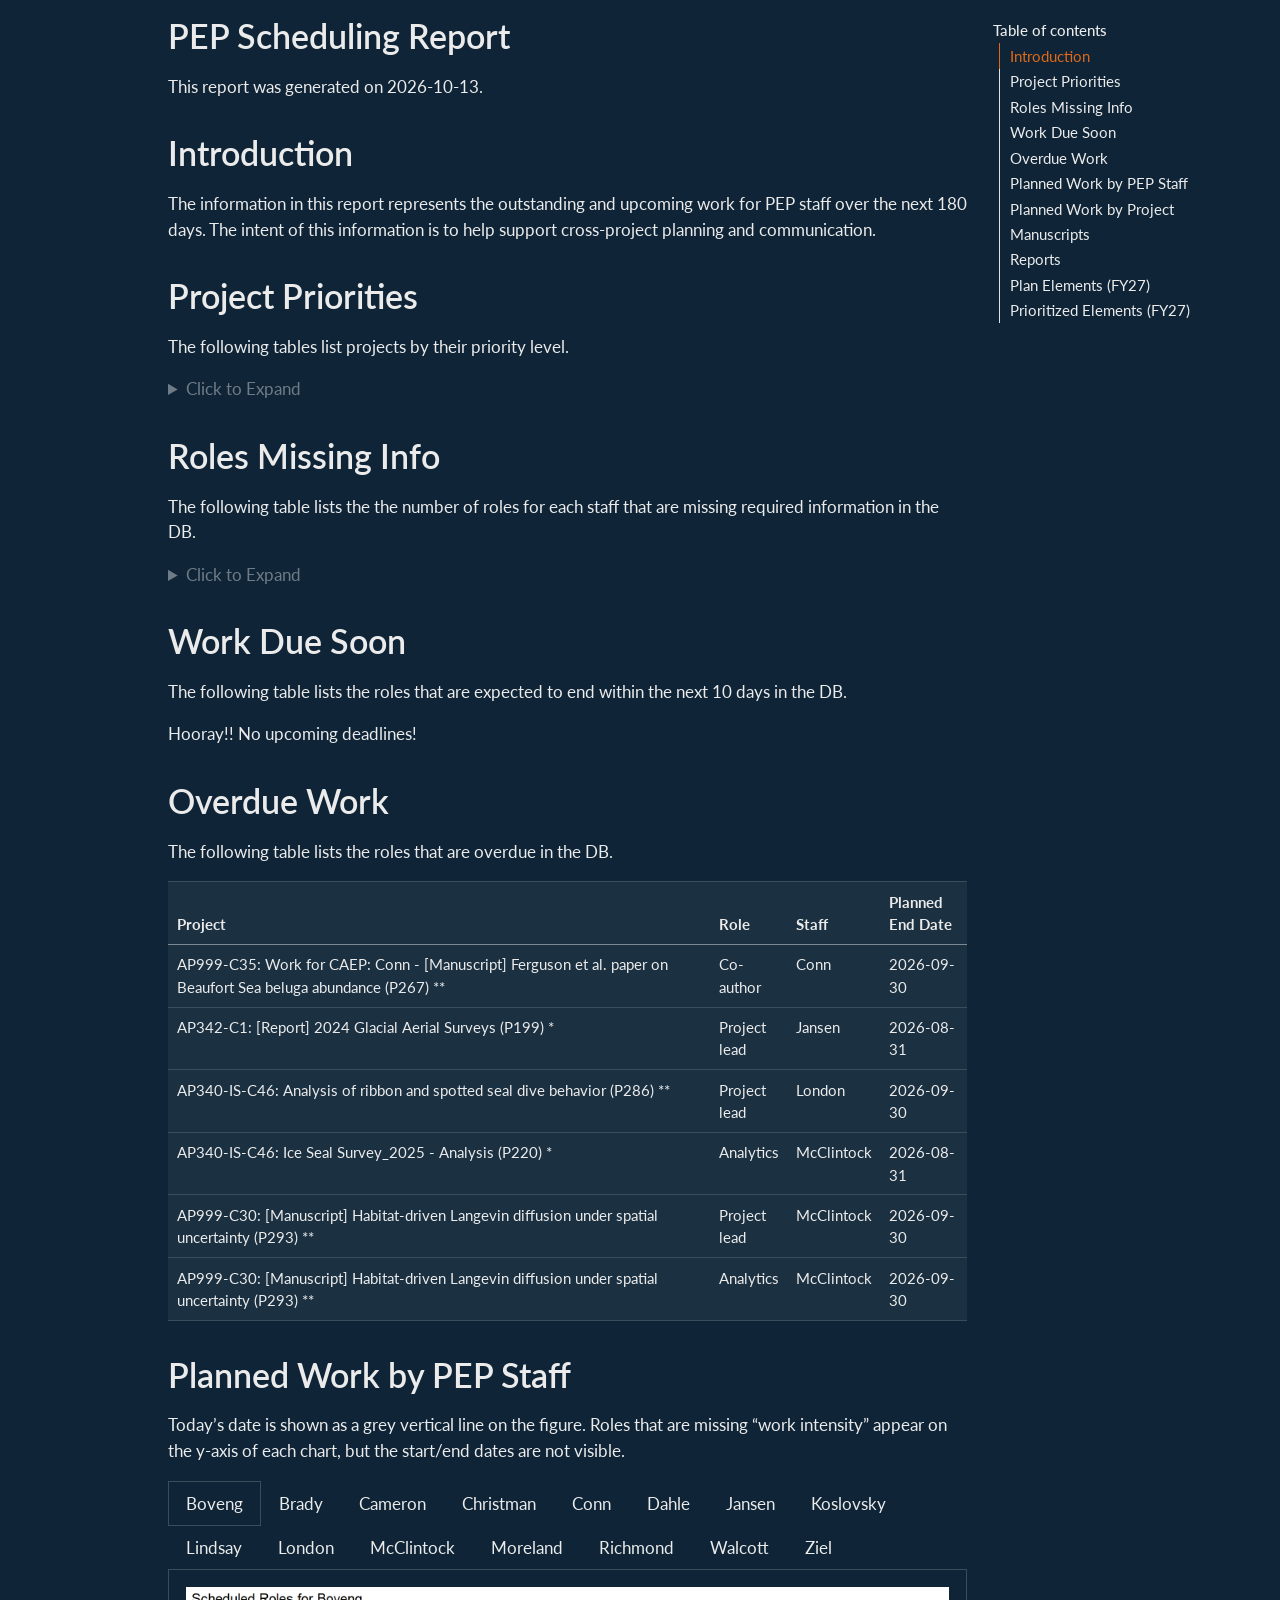
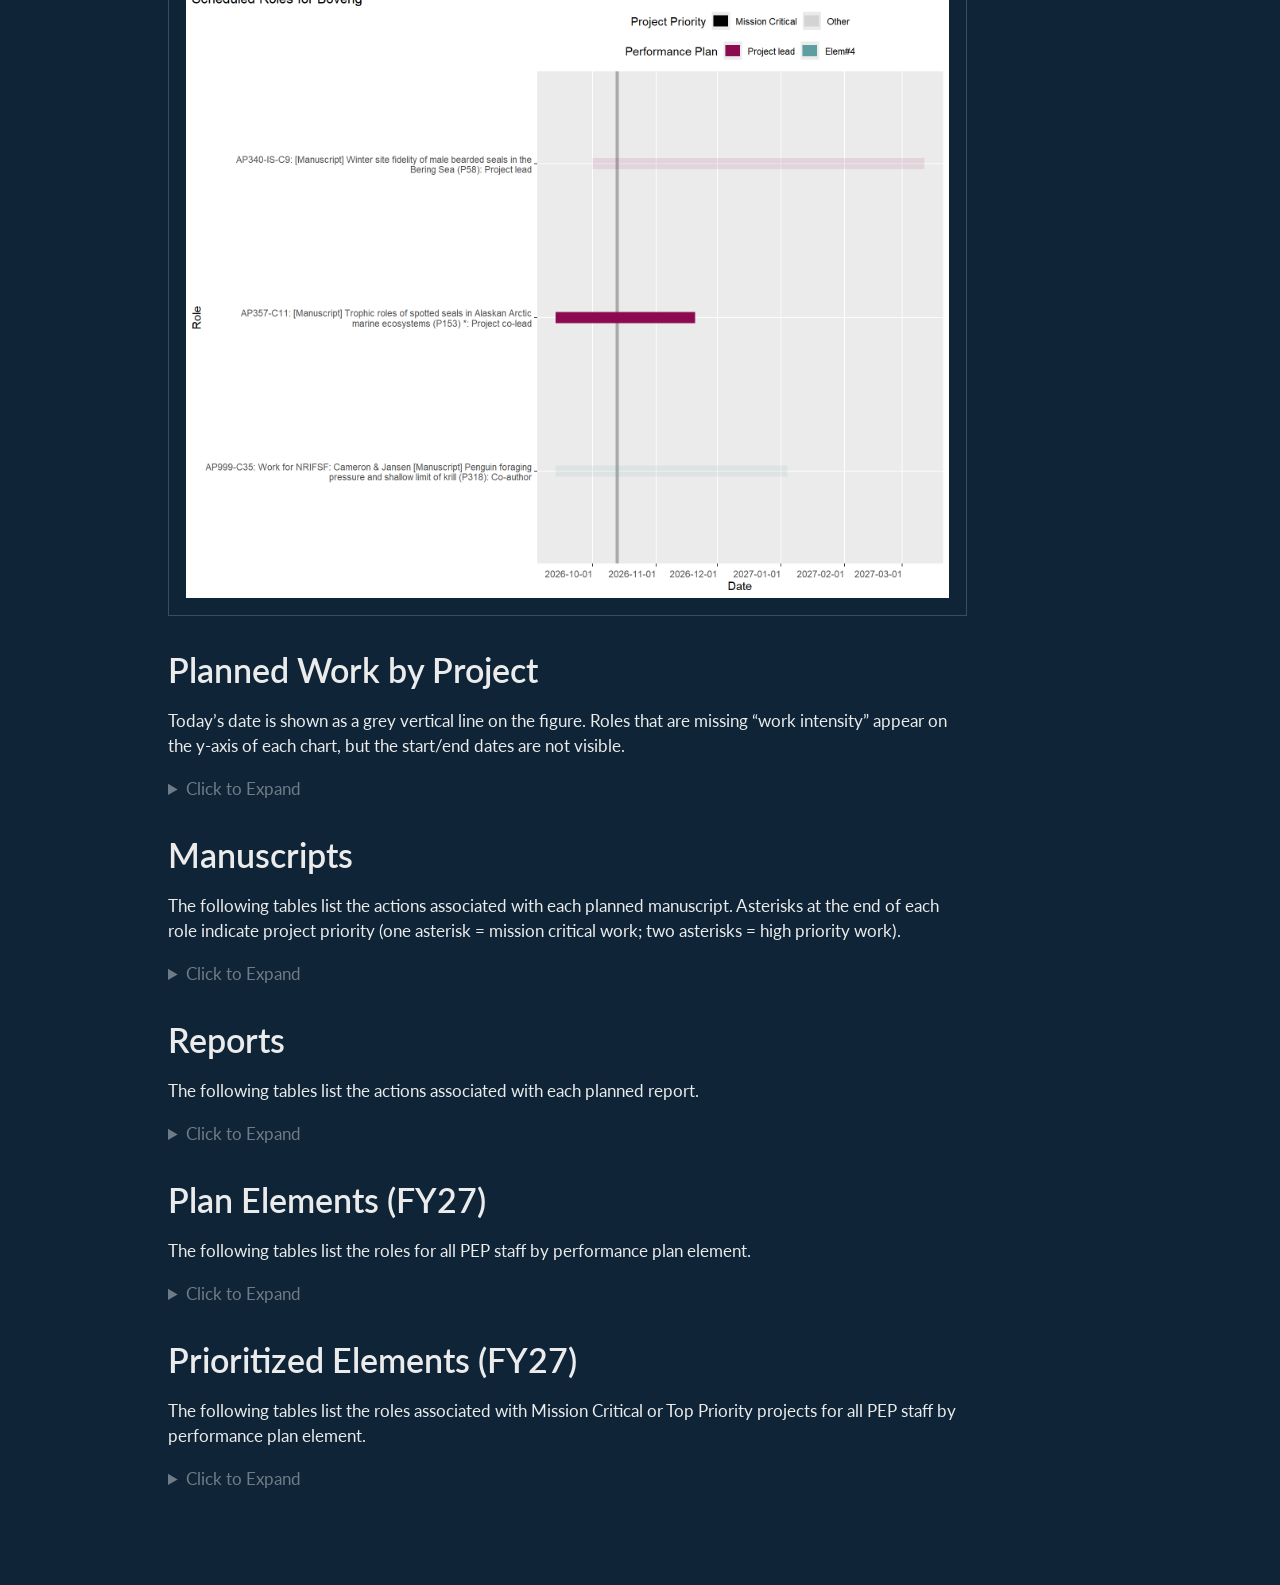
==== commit d135dc04: "Updated update" ====
--- a/SchedulingReport/SchedulingReport.html
+++ b/SchedulingReport/SchedulingReport.html
@@ -139,7 +139,7 @@
   <li><a href="#p-conn---manuscript-ferguson-et-al.-paper-on-beaufort-sea-beluga-abundance-p267" id="toc-p-conn---manuscript-ferguson-et-al.-paper-on-beaufort-sea-beluga-abundance-p267" class="nav-link" data-scroll-target="#p-conn---manuscript-ferguson-et-al.-paper-on-beaufort-sea-beluga-abundance-p267">P: Conn - [Manuscript] Ferguson et al.&nbsp;paper on Beaufort Sea beluga abundance (P267) **</a></li>
   <li><a href="#mcclintock---manuscript-sar-bycatch-methods-p276" id="toc-mcclintock---manuscript-sar-bycatch-methods-p276" class="nav-link" data-scroll-target="#mcclintock---manuscript-sar-bycatch-methods-p276">: McClintock - [Manuscript] SAR Bycatch methods (P276) *</a></li>
   <li><a href="#fsf-cameron-jansen-manuscript-penguin-foraging-pressure-and-shallow-limit-of-krill-p318" id="toc-fsf-cameron-jansen-manuscript-penguin-foraging-pressure-and-shallow-limit-of-krill-p318" class="nav-link" data-scroll-target="#fsf-cameron-jansen-manuscript-penguin-foraging-pressure-and-shallow-limit-of-krill-p318">FSF: Cameron &amp; Jansen [Manuscript] Penguin foraging pressure and shallow limit of krill (P318)</a></li>
-  <li><a href="#jansen---manuscript-assessing-changes-in-tidewater-glacial-ice-habitats-of-ak-hs-p314" id="toc-jansen---manuscript-assessing-changes-in-tidewater-glacial-ice-habitats-of-ak-hs-p314" class="nav-link" data-scroll-target="#jansen---manuscript-assessing-changes-in-tidewater-glacial-ice-habitats-of-ak-hs-p314">:Jansen - [Manuscript] Assessing changes in tidewater glacial ice habitats of AK HS (P314)</a></li>
+  <li><a href="#jansen---manuscript-assessing-changes-in-tidewater-glacial-ice-habitats-of-ak-hs-p314" id="toc-jansen---manuscript-assessing-changes-in-tidewater-glacial-ice-habitats-of-ak-hs-p314" class="nav-link" data-scroll-target="#jansen---manuscript-assessing-changes-in-tidewater-glacial-ice-habitats-of-ak-hs-p314">: Jansen - [Manuscript] Assessing changes in tidewater glacial ice habitats of AK HS (P314)</a></li>
   </ul></li>
   <li><a href="#reports" id="toc-reports" class="nav-link" data-scroll-target="#reports">Reports</a>
   <ul class="collapse">
@@ -147,7 +147,7 @@
   <li><a href="#stock-assessment-report-for-harbor-seals-in-alaska-p215" id="toc-stock-assessment-report-for-harbor-seals-in-alaska-p215" class="nav-link" data-scroll-target="#stock-assessment-report-for-harbor-seals-in-alaska-p215">2025 Stock Assessment Report for Harbor Seals in Alaska (P215) *</a></li>
   <li><a href="#harbor-seal-surveys-p331" id="toc-harbor-seal-surveys-p331" class="nav-link" data-scroll-target="#harbor-seal-surveys-p331">2026 Harbor Seal Surveys (P331) *</a></li>
   <li><a href="#alaska-ice-seal-research-plan-p333" id="toc-alaska-ice-seal-research-plan-p333" class="nav-link" data-scroll-target="#alaska-ice-seal-research-plan-p333">2027 Alaska Ice Seal Research Plan (P333) *</a></li>
-  <li><a href="#harbor-seal-surveys---if-necessary-p332" id="toc-harbor-seal-surveys---if-necessary-p332" class="nav-link" data-scroll-target="#harbor-seal-surveys---if-necessary-p332">2027 Harbor Seal Surveys - if necessary (P332) *</a></li>
+  <li><a href="#harbor-seal-surveys-p332" id="toc-harbor-seal-surveys-p332" class="nav-link" data-scroll-target="#harbor-seal-surveys-p332">2027 Harbor Seal Surveys (P332) *</a></li>
   <li><a href="#esa-recovery-plans-for-ringed-and-bearded-seals-p193" id="toc-esa-recovery-plans-for-ringed-and-bearded-seals-p193" class="nav-link" data-scroll-target="#esa-recovery-plans-for-ringed-and-bearded-seals-p193">ESA recovery plans for ringed and bearded seals (P193)</a></li>
   <li><a href="#tech-memo-beaufort-sea-polar-bear-population-p291" id="toc-tech-memo-beaufort-sea-polar-bear-population-p291" class="nav-link" data-scroll-target="#tech-memo-beaufort-sea-polar-bear-population-p291">Tech Memo: Beaufort Sea polar bear population (P291) **</a></li>
   <li><a href="#tech-memo-describing-at-sea-data-portal-p322" id="toc-tech-memo-describing-at-sea-data-portal-p322" class="nav-link" data-scroll-target="#tech-memo-describing-at-sea-data-portal-p322">Tech memo describing “at sea” data portal (P322) **</a></li>
@@ -178,7 +178,7 @@
 </header>
 
 
-<p>This report was generated on 2026-10-12.</p>
+<p>This report was generated on 2026-10-13.</p>
 <section id="introduction" class="level1">
 <h1>Introduction</h1>
 <p>The information in this report represents the outstanding and upcoming work for PEP staff over the next 180 days. The intent of this information is to help support cross-project planning and communication.</p>
@@ -265,7 +265,7 @@
 </tr>
 <tr class="even">
 <td style="text-align: left;">Harbor seal fieldwork</td>
-<td style="text-align: left;">[Report] 2027 Harbor Seal Surveys - if necessary</td>
+<td style="text-align: left;">[Report] 2027 Harbor Seal Surveys</td>
 <td style="text-align: left;">Planned</td>
 </tr>
 <tr class="odd">
@@ -778,13 +778,13 @@
 </tr>
 <tr class="odd">
 <td style="text-align: left;">AP999-C30: [Manuscript] Habitat-driven Langevin diffusion under spatial uncertainty (P293) **</td>
-<td style="text-align: left;">Analytics</td>
+<td style="text-align: left;">Project lead</td>
 <td style="text-align: left;">McClintock</td>
 <td style="text-align: left;">2026-09-30</td>
 </tr>
 <tr class="even">
 <td style="text-align: left;">AP999-C30: [Manuscript] Habitat-driven Langevin diffusion under spatial uncertainty (P293) **</td>
-<td style="text-align: left;">Project lead</td>
+<td style="text-align: left;">Analytics</td>
 <td style="text-align: left;">McClintock</td>
 <td style="text-align: left;">2026-09-30</td>
 </tr>
@@ -909,41 +909,41 @@
 <h2 class="anchored" data-anchor-id="harbor-seal-fieldwork-ap342">Harbor seal fieldwork (AP342)</h2>
 <section id="harbor-seal-research---aircraft-c1" class="level3">
 <h3 class="anchored" data-anchor-id="harbor-seal-research---aircraft-c1">Harbor Seal Research - Aircraft (C1)</h3>
-<p><img src="SchedulingReport_files/figure-html/figures_byProject-9.png" class="img-fluid" width="960"> <img src="SchedulingReport_files/figure-html/figures_byProject-10.png" class="img-fluid" width="960"> <img src="SchedulingReport_files/figure-html/figures_byProject-11.png" class="img-fluid" width="960"> <img src="SchedulingReport_files/figure-html/figures_byProject-12.png" class="img-fluid" width="960"></p>
+<p><img src="SchedulingReport_files/figure-html/figures_byProject-9.png" class="img-fluid" width="960"> <img src="SchedulingReport_files/figure-html/figures_byProject-10.png" class="img-fluid" width="960"> <img src="SchedulingReport_files/figure-html/figures_byProject-11.png" class="img-fluid" width="960"></p>
 </section>
 <section id="harbor-seal-research---land-c31" class="level3">
 <h3 class="anchored" data-anchor-id="harbor-seal-research---land-c31">Harbor Seal Research - Land (C31)</h3>
-<p><img src="SchedulingReport_files/figure-html/figures_byProject-13.png" class="img-fluid" width="960"></p>
+<p><img src="SchedulingReport_files/figure-html/figures_byProject-12.png" class="img-fluid" width="960"></p>
 </section>
 </section>
 <section id="osi-ap358" class="level2">
 <h2 class="anchored" data-anchor-id="osi-ap358">OSI (AP358)</h2>
 <section id="optics-strategic-initiative-c23" class="level3">
 <h3 class="anchored" data-anchor-id="optics-strategic-initiative-c23">Optics Strategic Initiative (C23)</h3>
-<p><img src="SchedulingReport_files/figure-html/figures_byProject-14.png" class="img-fluid" width="960"> <img src="SchedulingReport_files/figure-html/figures_byProject-15.png" class="img-fluid" width="960"> <img src="SchedulingReport_files/figure-html/figures_byProject-16.png" class="img-fluid" width="960"> <img src="SchedulingReport_files/figure-html/figures_byProject-17.png" class="img-fluid" width="960"></p>
+<p><img src="SchedulingReport_files/figure-html/figures_byProject-13.png" class="img-fluid" width="960"> <img src="SchedulingReport_files/figure-html/figures_byProject-14.png" class="img-fluid" width="960"> <img src="SchedulingReport_files/figure-html/figures_byProject-15.png" class="img-fluid" width="960"> <img src="SchedulingReport_files/figure-html/figures_byProject-16.png" class="img-fluid" width="960"></p>
 </section>
 </section>
 <section id="other-ap999" class="level2">
 <h2 class="anchored" data-anchor-id="other-ap999">Other (AP999)</h2>
 <section id="cooperative-institutes-c33" class="level3">
 <h3 class="anchored" data-anchor-id="cooperative-institutes-c33">Cooperative Institutes (C33)</h3>
-<p><img src="SchedulingReport_files/figure-html/figures_byProject-18.png" class="img-fluid" width="960"></p>
+<p><img src="SchedulingReport_files/figure-html/figures_byProject-17.png" class="img-fluid" width="960"></p>
 </section>
 <section id="field-gear-and-equipment-management-c27" class="level3">
 <h3 class="anchored" data-anchor-id="field-gear-and-equipment-management-c27">Field gear and equipment management (C27)</h3>
-<p><img src="SchedulingReport_files/figure-html/figures_byProject-19.png" class="img-fluid" width="960"> <img src="SchedulingReport_files/figure-html/figures_byProject-20.png" class="img-fluid" width="960"> <img src="SchedulingReport_files/figure-html/figures_byProject-21.png" class="img-fluid" width="960"> <img src="SchedulingReport_files/figure-html/figures_byProject-22.png" class="img-fluid" width="960"></p>
+<p><img src="SchedulingReport_files/figure-html/figures_byProject-18.png" class="img-fluid" width="960"> <img src="SchedulingReport_files/figure-html/figures_byProject-19.png" class="img-fluid" width="960"> <img src="SchedulingReport_files/figure-html/figures_byProject-20.png" class="img-fluid" width="960"> <img src="SchedulingReport_files/figure-html/figures_byProject-21.png" class="img-fluid" width="960"></p>
 </section>
 <section id="modernizing-mml-stock-assessment-workflows-c26" class="level3">
 <h3 class="anchored" data-anchor-id="modernizing-mml-stock-assessment-workflows-c26">Modernizing MML stock assessment workflows (C26)</h3>
-<p><img src="SchedulingReport_files/figure-html/figures_byProject-23.png" class="img-fluid" width="960"></p>
+<p><img src="SchedulingReport_files/figure-html/figures_byProject-22.png" class="img-fluid" width="960"></p>
 </section>
 <section id="open-sciencesoftware-c25" class="level3">
 <h3 class="anchored" data-anchor-id="open-sciencesoftware-c25">Open science/software (C25)</h3>
-<p><img src="SchedulingReport_files/figure-html/figures_byProject-24.png" class="img-fluid" width="960"> <img src="SchedulingReport_files/figure-html/figures_byProject-25.png" class="img-fluid" width="960"> <img src="SchedulingReport_files/figure-html/figures_byProject-26.png" class="img-fluid" width="960"> <img src="SchedulingReport_files/figure-html/figures_byProject-27.png" class="img-fluid" width="960"> <img src="SchedulingReport_files/figure-html/figures_byProject-28.png" class="img-fluid" width="960"> <img src="SchedulingReport_files/figure-html/figures_byProject-29.png" class="img-fluid" width="960"> <img src="SchedulingReport_files/figure-html/figures_byProject-30.png" class="img-fluid" width="960"></p>
+<p><img src="SchedulingReport_files/figure-html/figures_byProject-23.png" class="img-fluid" width="960"> <img src="SchedulingReport_files/figure-html/figures_byProject-24.png" class="img-fluid" width="960"> <img src="SchedulingReport_files/figure-html/figures_byProject-25.png" class="img-fluid" width="960"> <img src="SchedulingReport_files/figure-html/figures_byProject-26.png" class="img-fluid" width="960"> <img src="SchedulingReport_files/figure-html/figures_byProject-27.png" class="img-fluid" width="960"> <img src="SchedulingReport_files/figure-html/figures_byProject-28.png" class="img-fluid" width="960"> <img src="SchedulingReport_files/figure-html/figures_byProject-29.png" class="img-fluid" width="960"></p>
 </section>
 <section id="outreach-mentoring-and-teaching-c38" class="level3">
 <h3 class="anchored" data-anchor-id="outreach-mentoring-and-teaching-c38">Outreach, mentoring and teaching (C38)</h3>
-<p><img src="SchedulingReport_files/figure-html/figures_byProject-31.png" class="img-fluid" width="960"></p>
+<p><img src="SchedulingReport_files/figure-html/figures_byProject-30.png" class="img-fluid" width="960"> <img src="SchedulingReport_files/figure-html/figures_byProject-31.png" class="img-fluid" width="960"></p>
 </section>
 <section id="permits-c37" class="level3">
 <h3 class="anchored" data-anchor-id="permits-c37">Permits (C37)</h3>
@@ -967,55 +967,55 @@
 </section>
 <section id="work-for-projects-outside-pep-c35" class="level3">
 <h3 class="anchored" data-anchor-id="work-for-projects-outside-pep-c35">Work for projects outside PEP (C35)</h3>
-<p><img src="SchedulingReport_files/figure-html/figures_byProject-52.png" class="img-fluid" width="960"> <img src="SchedulingReport_files/figure-html/figures_byProject-53.png" class="img-fluid" width="960"> <img src="SchedulingReport_files/figure-html/figures_byProject-54.png" class="img-fluid" width="960"> <img src="SchedulingReport_files/figure-html/figures_byProject-55.png" class="img-fluid" width="960"> <img src="SchedulingReport_files/figure-html/figures_byProject-56.png" class="img-fluid" width="960"> <img src="SchedulingReport_files/figure-html/figures_byProject-57.png" class="img-fluid" width="960"> <img src="SchedulingReport_files/figure-html/figures_byProject-58.png" class="img-fluid" width="960"> <img src="SchedulingReport_files/figure-html/figures_byProject-59.png" class="img-fluid" width="960"> <img src="SchedulingReport_files/figure-html/figures_byProject-60.png" class="img-fluid" width="960"> <img src="SchedulingReport_files/figure-html/figures_byProject-61.png" class="img-fluid" width="960"> <img src="SchedulingReport_files/figure-html/figures_byProject-62.png" class="img-fluid" width="960"> <img src="SchedulingReport_files/figure-html/figures_byProject-63.png" class="img-fluid" width="960"> <img src="SchedulingReport_files/figure-html/figures_byProject-64.png" class="img-fluid" width="960"> <img src="SchedulingReport_files/figure-html/figures_byProject-65.png" class="img-fluid" width="960"> <img src="SchedulingReport_files/figure-html/figures_byProject-66.png" class="img-fluid" width="960"></p>
+<p><img src="SchedulingReport_files/figure-html/figures_byProject-52.png" class="img-fluid" width="960"> <img src="SchedulingReport_files/figure-html/figures_byProject-53.png" class="img-fluid" width="960"> <img src="SchedulingReport_files/figure-html/figures_byProject-54.png" class="img-fluid" width="960"> <img src="SchedulingReport_files/figure-html/figures_byProject-55.png" class="img-fluid" width="960"> <img src="SchedulingReport_files/figure-html/figures_byProject-56.png" class="img-fluid" width="960"> <img src="SchedulingReport_files/figure-html/figures_byProject-57.png" class="img-fluid" width="960"> <img src="SchedulingReport_files/figure-html/figures_byProject-58.png" class="img-fluid" width="960"> <img src="SchedulingReport_files/figure-html/figures_byProject-59.png" class="img-fluid" width="960"> <img src="SchedulingReport_files/figure-html/figures_byProject-60.png" class="img-fluid" width="960"> <img src="SchedulingReport_files/figure-html/figures_byProject-61.png" class="img-fluid" width="960"> <img src="SchedulingReport_files/figure-html/figures_byProject-62.png" class="img-fluid" width="960"> <img src="SchedulingReport_files/figure-html/figures_byProject-63.png" class="img-fluid" width="960"> <img src="SchedulingReport_files/figure-html/figures_byProject-64.png" class="img-fluid" width="960"> <img src="SchedulingReport_files/figure-html/figures_byProject-65.png" class="img-fluid" width="960"> <img src="SchedulingReport_files/figure-html/figures_byProject-66.png" class="img-fluid" width="960"> <img src="SchedulingReport_files/figure-html/figures_byProject-67.png" class="img-fluid" width="960"></p>
 </section>
 <section id="working-groups-and-committees-c28" class="level3">
 <h3 class="anchored" data-anchor-id="working-groups-and-committees-c28">Working groups and committees (C28)</h3>
-<p><img src="SchedulingReport_files/figure-html/figures_byProject-67.png" class="img-fluid" width="960"> <img src="SchedulingReport_files/figure-html/figures_byProject-68.png" class="img-fluid" width="960"> <img src="SchedulingReport_files/figure-html/figures_byProject-69.png" class="img-fluid" width="960"> <img src="SchedulingReport_files/figure-html/figures_byProject-70.png" class="img-fluid" width="960"> <img src="SchedulingReport_files/figure-html/figures_byProject-71.png" class="img-fluid" width="960"> <img src="SchedulingReport_files/figure-html/figures_byProject-72.png" class="img-fluid" width="960"> <img src="SchedulingReport_files/figure-html/figures_byProject-73.png" class="img-fluid" width="960"> <img src="SchedulingReport_files/figure-html/figures_byProject-74.png" class="img-fluid" width="960"> <img src="SchedulingReport_files/figure-html/figures_byProject-75.png" class="img-fluid" width="960"> <img src="SchedulingReport_files/figure-html/figures_byProject-76.png" class="img-fluid" width="960"> <img src="SchedulingReport_files/figure-html/figures_byProject-77.png" class="img-fluid" width="960"> <img src="SchedulingReport_files/figure-html/figures_byProject-78.png" class="img-fluid" width="960"></p>
+<p><img src="SchedulingReport_files/figure-html/figures_byProject-68.png" class="img-fluid" width="960"> <img src="SchedulingReport_files/figure-html/figures_byProject-69.png" class="img-fluid" width="960"> <img src="SchedulingReport_files/figure-html/figures_byProject-70.png" class="img-fluid" width="960"> <img src="SchedulingReport_files/figure-html/figures_byProject-71.png" class="img-fluid" width="960"> <img src="SchedulingReport_files/figure-html/figures_byProject-72.png" class="img-fluid" width="960"> <img src="SchedulingReport_files/figure-html/figures_byProject-73.png" class="img-fluid" width="960"> <img src="SchedulingReport_files/figure-html/figures_byProject-74.png" class="img-fluid" width="960"> <img src="SchedulingReport_files/figure-html/figures_byProject-75.png" class="img-fluid" width="960"> <img src="SchedulingReport_files/figure-html/figures_byProject-76.png" class="img-fluid" width="960"> <img src="SchedulingReport_files/figure-html/figures_byProject-77.png" class="img-fluid" width="960"> <img src="SchedulingReport_files/figure-html/figures_byProject-78.png" class="img-fluid" width="960"> <img src="SchedulingReport_files/figure-html/figures_byProject-79.png" class="img-fluid" width="960"></p>
 </section>
 </section>
 <section id="scientific-support-for-harbor-seals-ap340-hs" class="level2">
 <h2 class="anchored" data-anchor-id="scientific-support-for-harbor-seals-ap340-hs">Scientific support for harbor seals (AP340-HS)</h2>
 <section id="co-mgmt-with-ak-native-communities-harbor-seals-c43" class="level3">
 <h3 class="anchored" data-anchor-id="co-mgmt-with-ak-native-communities-harbor-seals-c43">Co-mgmt with AK Native communities (harbor seals) (C43)</h3>
-<p><img src="SchedulingReport_files/figure-html/figures_byProject-79.png" class="img-fluid" width="960"></p>
+<p><img src="SchedulingReport_files/figure-html/figures_byProject-80.png" class="img-fluid" width="960"></p>
 </section>
 <section id="processing-and-analyses-of-data-harbor-seals-c44" class="level3">
 <h3 class="anchored" data-anchor-id="processing-and-analyses-of-data-harbor-seals-c44">Processing and analyses of data (harbor seals) (C44)</h3>
-<p><img src="SchedulingReport_files/figure-html/figures_byProject-80.png" class="img-fluid" width="960"> <img src="SchedulingReport_files/figure-html/figures_byProject-81.png" class="img-fluid" width="960"> <img src="SchedulingReport_files/figure-html/figures_byProject-82.png" class="img-fluid" width="960"> <img src="SchedulingReport_files/figure-html/figures_byProject-83.png" class="img-fluid" width="960"></p>
+<p><img src="SchedulingReport_files/figure-html/figures_byProject-81.png" class="img-fluid" width="960"> <img src="SchedulingReport_files/figure-html/figures_byProject-82.png" class="img-fluid" width="960"> <img src="SchedulingReport_files/figure-html/figures_byProject-83.png" class="img-fluid" width="960"> <img src="SchedulingReport_files/figure-html/figures_byProject-84.png" class="img-fluid" width="960"></p>
 </section>
 <section id="scientific-support-to-akro-harbor-seals-c6" class="level3">
 <h3 class="anchored" data-anchor-id="scientific-support-to-akro-harbor-seals-c6">Scientific support to AKRO (harbor seals) (C6)</h3>
-<p><img src="SchedulingReport_files/figure-html/figures_byProject-84.png" class="img-fluid" width="960"> <img src="SchedulingReport_files/figure-html/figures_byProject-85.png" class="img-fluid" width="960"> <img src="SchedulingReport_files/figure-html/figures_byProject-86.png" class="img-fluid" width="960"> <img src="SchedulingReport_files/figure-html/figures_byProject-87.png" class="img-fluid" width="960"></p>
+<p><img src="SchedulingReport_files/figure-html/figures_byProject-85.png" class="img-fluid" width="960"> <img src="SchedulingReport_files/figure-html/figures_byProject-86.png" class="img-fluid" width="960"> <img src="SchedulingReport_files/figure-html/figures_byProject-87.png" class="img-fluid" width="960"> <img src="SchedulingReport_files/figure-html/figures_byProject-88.png" class="img-fluid" width="960"></p>
 </section>
 </section>
 <section id="scientific-support-for-ice-seals-ap340-is" class="level2">
 <h2 class="anchored" data-anchor-id="scientific-support-for-ice-seals-ap340-is">Scientific support for ice seals (AP340-IS)</h2>
 <section id="co-mgmt-with-ak-native-communities-ice-seals-c45" class="level3">
 <h3 class="anchored" data-anchor-id="co-mgmt-with-ak-native-communities-ice-seals-c45">Co-mgmt with AK Native communities (ice seals) (C45)</h3>
-<p><img src="SchedulingReport_files/figure-html/figures_byProject-88.png" class="img-fluid" width="960"> <img src="SchedulingReport_files/figure-html/figures_byProject-89.png" class="img-fluid" width="960"></p>
+<p><img src="SchedulingReport_files/figure-html/figures_byProject-89.png" class="img-fluid" width="960"> <img src="SchedulingReport_files/figure-html/figures_byProject-90.png" class="img-fluid" width="960"></p>
 </section>
 <section id="processing-and-analyses-of-data-ice-seals-c46" class="level3">
 <h3 class="anchored" data-anchor-id="processing-and-analyses-of-data-ice-seals-c46">Processing and analyses of data (ice seals) (C46)</h3>
-<p><img src="SchedulingReport_files/figure-html/figures_byProject-90.png" class="img-fluid" width="960"> <img src="SchedulingReport_files/figure-html/figures_byProject-91.png" class="img-fluid" width="960"> <img src="SchedulingReport_files/figure-html/figures_byProject-92.png" class="img-fluid" width="960"> <img src="SchedulingReport_files/figure-html/figures_byProject-93.png" class="img-fluid" width="960"></p>
+<p><img src="SchedulingReport_files/figure-html/figures_byProject-91.png" class="img-fluid" width="960"> <img src="SchedulingReport_files/figure-html/figures_byProject-92.png" class="img-fluid" width="960"> <img src="SchedulingReport_files/figure-html/figures_byProject-93.png" class="img-fluid" width="960"> <img src="SchedulingReport_files/figure-html/figures_byProject-94.png" class="img-fluid" width="960"></p>
 </section>
 <section id="scientific-support-to-akro-ice-seals-c9" class="level3">
 <h3 class="anchored" data-anchor-id="scientific-support-to-akro-ice-seals-c9">Scientific support to AKRO (ice seals) (C9)</h3>
-<p><img src="SchedulingReport_files/figure-html/figures_byProject-94.png" class="img-fluid" width="960"> <img src="SchedulingReport_files/figure-html/figures_byProject-95.png" class="img-fluid" width="960"> <img src="SchedulingReport_files/figure-html/figures_byProject-96.png" class="img-fluid" width="960"> <img src="SchedulingReport_files/figure-html/figures_byProject-97.png" class="img-fluid" width="960"> <img src="SchedulingReport_files/figure-html/figures_byProject-98.png" class="img-fluid" width="960"> <img src="SchedulingReport_files/figure-html/figures_byProject-99.png" class="img-fluid" width="960"> <img src="SchedulingReport_files/figure-html/figures_byProject-100.png" class="img-fluid" width="960"> <img src="SchedulingReport_files/figure-html/figures_byProject-101.png" class="img-fluid" width="960"> <img src="SchedulingReport_files/figure-html/figures_byProject-102.png" class="img-fluid" width="960"> <img src="SchedulingReport_files/figure-html/figures_byProject-103.png" class="img-fluid" width="960"> <img src="SchedulingReport_files/figure-html/figures_byProject-104.png" class="img-fluid" width="960"> <img src="SchedulingReport_files/figure-html/figures_byProject-105.png" class="img-fluid" width="960"> <img src="SchedulingReport_files/figure-html/figures_byProject-106.png" class="img-fluid" width="960"> <img src="SchedulingReport_files/figure-html/figures_byProject-107.png" class="img-fluid" width="960"> <img src="SchedulingReport_files/figure-html/figures_byProject-108.png" class="img-fluid" width="960"></p>
+<p><img src="SchedulingReport_files/figure-html/figures_byProject-95.png" class="img-fluid" width="960"> <img src="SchedulingReport_files/figure-html/figures_byProject-96.png" class="img-fluid" width="960"> <img src="SchedulingReport_files/figure-html/figures_byProject-97.png" class="img-fluid" width="960"> <img src="SchedulingReport_files/figure-html/figures_byProject-98.png" class="img-fluid" width="960"> <img src="SchedulingReport_files/figure-html/figures_byProject-99.png" class="img-fluid" width="960"> <img src="SchedulingReport_files/figure-html/figures_byProject-100.png" class="img-fluid" width="960"> <img src="SchedulingReport_files/figure-html/figures_byProject-101.png" class="img-fluid" width="960"> <img src="SchedulingReport_files/figure-html/figures_byProject-102.png" class="img-fluid" width="960"> <img src="SchedulingReport_files/figure-html/figures_byProject-103.png" class="img-fluid" width="960"> <img src="SchedulingReport_files/figure-html/figures_byProject-104.png" class="img-fluid" width="960"> <img src="SchedulingReport_files/figure-html/figures_byProject-105.png" class="img-fluid" width="960"> <img src="SchedulingReport_files/figure-html/figures_byProject-106.png" class="img-fluid" width="960"> <img src="SchedulingReport_files/figure-html/figures_byProject-107.png" class="img-fluid" width="960"> <img src="SchedulingReport_files/figure-html/figures_byProject-108.png" class="img-fluid" width="960"> <img src="SchedulingReport_files/figure-html/figures_byProject-109.png" class="img-fluid" width="960"></p>
 </section>
 </section>
 <section id="toolbox-ap354" class="level2">
 <h2 class="anchored" data-anchor-id="toolbox-ap354">Toolbox (AP354)</h2>
 <section id="integrating-diverse-data-sources-c12" class="level3">
 <h3 class="anchored" data-anchor-id="integrating-diverse-data-sources-c12">Integrating diverse data sources (C12)</h3>
-<p><img src="SchedulingReport_files/figure-html/figures_byProject-109.png" class="img-fluid" width="960"> <img src="SchedulingReport_files/figure-html/figures_byProject-110.png" class="img-fluid" width="960"> <img src="SchedulingReport_files/figure-html/figures_byProject-111.png" class="img-fluid" width="960"> <img src="SchedulingReport_files/figure-html/figures_byProject-112.png" class="img-fluid" width="960"></p>
+<p><img src="SchedulingReport_files/figure-html/figures_byProject-110.png" class="img-fluid" width="960"> <img src="SchedulingReport_files/figure-html/figures_byProject-111.png" class="img-fluid" width="960"> <img src="SchedulingReport_files/figure-html/figures_byProject-112.png" class="img-fluid" width="960"> <img src="SchedulingReport_files/figure-html/figures_byProject-113.png" class="img-fluid" width="960"></p>
 </section>
 </section>
 <section id="trophic-roles-ap357" class="level2">
 <h2 class="anchored" data-anchor-id="trophic-roles-ap357">Trophic roles (AP357)</h2>
 <section id="trophic-roles-of-ice-seals-c11" class="level3">
 <h3 class="anchored" data-anchor-id="trophic-roles-of-ice-seals-c11">Trophic Roles of Ice Seals (C11)</h3>
-<p><img src="SchedulingReport_files/figure-html/figures_byProject-113.png" class="img-fluid" width="960"> <img src="SchedulingReport_files/figure-html/figures_byProject-114.png" class="img-fluid" width="960"> <img src="SchedulingReport_files/figure-html/figures_byProject-115.png" class="img-fluid" width="960"></p>
+<p><img src="SchedulingReport_files/figure-html/figures_byProject-114.png" class="img-fluid" width="960"> <img src="SchedulingReport_files/figure-html/figures_byProject-115.png" class="img-fluid" width="960"> <img src="SchedulingReport_files/figure-html/figures_byProject-116.png" class="img-fluid" width="960"></p>
 </section></section></details>
 </section>
 
@@ -2555,7 +2555,7 @@
 </table>
 </section>
 <section id="jansen---manuscript-assessing-changes-in-tidewater-glacial-ice-habitats-of-ak-hs-p314" class="level2">
-<h2 class="anchored" data-anchor-id="jansen---manuscript-assessing-changes-in-tidewater-glacial-ice-habitats-of-ak-hs-p314">:Jansen - [Manuscript] Assessing changes in tidewater glacial ice habitats of AK HS (P314)</h2>
+<h2 class="anchored" data-anchor-id="jansen---manuscript-assessing-changes-in-tidewater-glacial-ice-habitats-of-ak-hs-p314">: Jansen - [Manuscript] Assessing changes in tidewater glacial ice habitats of AK HS (P314)</h2>
 <table class="caption-top table">
 <thead>
 <tr class="header">
@@ -2794,8 +2794,8 @@
 </tbody>
 </table>
 </section>
-<section id="harbor-seal-surveys---if-necessary-p332" class="level2">
-<h2 class="anchored" data-anchor-id="harbor-seal-surveys---if-necessary-p332">2027 Harbor Seal Surveys - if necessary (P332) *</h2>
+<section id="harbor-seal-surveys-p332" class="level2">
+<h2 class="anchored" data-anchor-id="harbor-seal-surveys-p332">2027 Harbor Seal Surveys (P332) *</h2>
 <table class="caption-top table">
 <thead>
 <tr class="header">
@@ -2809,13 +2809,13 @@
 <tr class="odd">
 <td style="text-align: left;">Co-author</td>
 <td style="text-align: left;">Brady</td>
-<td style="text-align: left;">2027-06-30</td>
+<td style="text-align: left;">2028-03-30</td>
 <td style="text-align: left;">Not started</td>
 </tr>
 <tr class="even">
 <td style="text-align: left;">Project lead</td>
 <td style="text-align: left;">Dahle</td>
-<td style="text-align: left;">2028-06-30</td>
+<td style="text-align: left;">2028-03-30</td>
 <td style="text-align: left;">Not started</td>
 </tr>
 </tbody>
@@ -2943,6 +2943,12 @@
 <h6 class="anchored" data-anchor-id="co-author-2027-03-20">.. .. Co-author [2027-03-20]</h6>
 </section>
 </section>
+<section id="manuscript-winter-site-fidelity-of-male-bearded-seals-in-the-bering-sea" class="level5">
+<h5 class="anchored" data-anchor-id="manuscript-winter-site-fidelity-of-male-bearded-seals-in-the-bering-sea">.. [Manuscript] Winter site fidelity of male bearded seals in the Bering Sea</h5>
+<section id="project-lead---lead-author-2027-06-30" class="level6">
+<h6 class="anchored" data-anchor-id="project-lead---lead-author-2027-06-30">.. .. Project lead - Lead author [2027-06-30]</h6>
+</section>
+</section>
 </section>
 <section id="ap357-c11-trophic-roles---trophic-roles-of-ice-seals" class="level4">
 <h4 class="anchored" data-anchor-id="ap357-c11-trophic-roles---trophic-roles-of-ice-seals"><u>AP357-C11: Trophic roles - Trophic Roles of Ice Seals</u></h4>
@@ -2994,12 +3000,60 @@
 </section>
 <section id="element-2" class="level3">
 <h3 class="anchored" data-anchor-id="element-2">—Element #2—</h3>
+<section id="ap342-c1-harbor-seal-fieldwork---harbor-seal-research---aircraft" class="level4">
+<h4 class="anchored" data-anchor-id="ap342-c1-harbor-seal-fieldwork---harbor-seal-research---aircraft"><u>AP342-C1: Harbor seal fieldwork - Harbor Seal Research - Aircraft</u></h4>
+<section id="aerial-survey---aoc-requests-and-coordination-optimization-planning" class="level5">
+<h5 class="anchored" data-anchor-id="aerial-survey---aoc-requests-and-coordination-optimization-planning">.. 2027 Aerial survey - AOC requests and coordination, optimization, planning *</h5>
+<section id="project-co-lead-2027-07-16" class="level6">
+<h6 class="anchored" data-anchor-id="project-co-lead-2027-07-16">.. .. Project co-lead [2027-07-16]</h6>
+</section>
+</section>
+<section id="aerial-surveys-of-harbor-seals-pws-stock" class="level5">
+<h5 class="anchored" data-anchor-id="aerial-surveys-of-harbor-seals-pws-stock">.. 2027 Aerial surveys of Harbor Seals: PWS stock *</h5>
+<section id="field-leadco-lead-2027-08-25" class="level6">
+<h6 class="anchored" data-anchor-id="field-leadco-lead-2027-08-25">.. .. Field lead/co-lead [2027-08-25]</h6>
+</section>
+</section>
+</section>
 <section id="ap999-c32-other---uas-project-support" class="level4">
 <h4 class="anchored" data-anchor-id="ap999-c32-other---uas-project-support"><u>AP999-C32: Other - UAS project support</u></h4>
 <section id="maintaining-uas-pilot-in-command-pic-eligibility" class="level5">
 <h5 class="anchored" data-anchor-id="maintaining-uas-pilot-in-command-pic-eligibility">.. Maintaining UAS Pilot-in-Command (PIC) eligibility</h5>
 <section id="project-co-lead---training-proficiency-currency-administration-on-going" class="level6">
 <h6 class="anchored" data-anchor-id="project-co-lead---training-proficiency-currency-administration-on-going">.. .. Project co-lead - Training, proficiency, currency, administration [ON-GOING]</h6>
+</section>
+</section>
+</section>
+</section>
+<section id="element-3" class="level3">
+<h3 class="anchored" data-anchor-id="element-3">—Element #3—</h3>
+<section id="ap340-hs-c44-scientific-support-for-harbor-seals---processing-and-analyses-of-data-harbor-seals" class="level4">
+<h4 class="anchored" data-anchor-id="ap340-hs-c44-scientific-support-for-harbor-seals---processing-and-analyses-of-data-harbor-seals"><u>AP340-HS-C44: Scientific support for harbor seals - Processing and analyses of data (harbor seals)</u></h4>
+<section id="counts-and-processing-of-2026-harbor-seal-aerial-survey-data" class="level5">
+<h5 class="anchored" data-anchor-id="counts-and-processing-of-2026-harbor-seal-aerial-survey-data">.. Counts and processing of 2026 Harbor seal Aerial Survey Data *</h5>
+<section id="data-processingcompilation---counting-of-2026-survey-imagery-2027-03-31" class="level6">
+<h6 class="anchored" data-anchor-id="data-processingcompilation---counting-of-2026-survey-imagery-2027-03-31">.. .. Data processing/compilation - counting of 2026 survey imagery [2027-03-31]</h6>
+</section>
+</section>
+</section>
+<section id="ap358-c23-osi---optics-strategic-initiative" class="level4">
+<h4 class="anchored" data-anchor-id="ap358-c23-osi---optics-strategic-initiative"><u>AP358-C23: OSI - Optics Strategic Initiative</u></h4>
+<section id="aerial-imaging-ai-model-development" class="level5">
+<h5 class="anchored" data-anchor-id="aerial-imaging-ai-model-development">.. Aerial Imaging AI Model Development **</h5>
+<section id="testingevaluation---delayed-2027-09-30" class="level6">
+<h6 class="anchored" data-anchor-id="testingevaluation---delayed-2027-09-30">.. .. Testing/evaluation - delayed [2027-09-30]</h6>
+</section>
+</section>
+</section>
+<section id="ap999-c35-other---work-for-projects-outside-pep-1" class="level4">
+<h4 class="anchored" data-anchor-id="ap999-c35-other---work-for-projects-outside-pep-1"><u>AP999-C35: Other - Work for projects outside PEP</u></h4>
+<section id="work-for-ccep-brady---fy27-4-mo.-image-analysis" class="level5">
+<h5 class="anchored" data-anchor-id="work-for-ccep-brady---fy27-4-mo.-image-analysis">.. Work for CCEP: Brady - Fy27 (4 mo.) Image Analysis **</h5>
+<section id="data-processingcompilation-2027-03-01" class="level6">
+<h6 class="anchored" data-anchor-id="data-processingcompilation-2027-03-01">.. .. Data processing/compilation [2027-03-01]</h6>
+</section>
+<section id="project-lead-2027-03-01" class="level6">
+<h6 class="anchored" data-anchor-id="project-lead-2027-03-01">.. .. Project lead [2027-03-01]</h6>
 </section>
 </section>
 </section>
@@ -3063,6 +3117,18 @@
 </section>
 </section>
 </section>
+<section id="element-3-1" class="level3">
+<h3 class="anchored" data-anchor-id="element-3-1">—Element #3—</h3>
+<section id="ap999-c15-other---program-datainformation-management-2" class="level4">
+<h4 class="anchored" data-anchor-id="ap999-c15-other---program-datainformation-management-2"><u>AP999-C15: Other - Program data/information management</u></h4>
+<section id="management-of-historical-antarctic-data" class="level5">
+<h5 class="anchored" data-anchor-id="management-of-historical-antarctic-data">.. Management of historical antarctic data *</h5>
+<section id="data-management---ensuring-seal-island-and-apis-data-are-prepared-for-delivery-to-swfsc-or-long-term-mml-storage.-2027-06-30" class="level6">
+<h6 class="anchored" data-anchor-id="data-management---ensuring-seal-island-and-apis-data-are-prepared-for-delivery-to-swfsc-or-long-term-mml-storage.-2027-06-30">.. .. Data management - Ensuring Seal Island and APIS data are prepared for delivery to SWFSC, or long-term MML storage. [2027-06-30]</h6>
+</section>
+</section>
+</section>
+</section>
 <section id="element-4-2" class="level3">
 <h3 class="anchored" data-anchor-id="element-4-2">—Element #4—</h3>
 <section id="ap340-hs-c43-scientific-support-for-harbor-seals---co-mgmt-with-ak-native-communities-harbor-seals" class="level4">
@@ -3100,6 +3166,12 @@
 <h6 class="anchored" data-anchor-id="project-lead-on-going-2">.. .. Project lead [ON-GOING]</h6>
 </section>
 </section>
+<section id="report-2027-alaska-ice-seal-research-plan" class="level5">
+<h5 class="anchored" data-anchor-id="report-2027-alaska-ice-seal-research-plan">.. [Report] 2027 Alaska Ice Seal Research Plan *</h5>
+<section id="co-author-2027-01-10" class="level6">
+<h6 class="anchored" data-anchor-id="co-author-2027-01-10">.. .. Co-author [2027-01-10]</h6>
+</section>
+</section>
 </section>
 <section id="ap340-is-c9-scientific-support-for-ice-seals---scientific-support-to-akro-ice-seals-3" class="level4">
 <h4 class="anchored" data-anchor-id="ap340-is-c9-scientific-support-for-ice-seals---scientific-support-to-akro-ice-seals-3"><u>AP340-IS-C9: Scientific support for ice seals - Scientific support to AKRO (ice seals)</u></h4>
@@ -3127,10 +3199,31 @@
 <h6 class="anchored" data-anchor-id="project-lead---updating-5-year-reviews-considering-new-research-and-policies-regarding-listing-and-critica-habitat-2028-12-30">.. .. Project lead - Updating 5-year reviews, considering new research and policies regarding listing and Critica Habitat [2028-12-30]</h6>
 </section>
 </section>
+<section id="manuscript-adult-bearded-seal-foraging-habitat-selection" class="level5">
+<h5 class="anchored" data-anchor-id="manuscript-adult-bearded-seal-foraging-habitat-selection">.. [Manuscript] Adult bearded seal foraging habitat selection **</h5>
+<section id="project-lead---lead-author-compiling-coauthor-suggestions-and-developing-a-new-manuscript.-2027-08-31" class="level6">
+<h6 class="anchored" data-anchor-id="project-lead---lead-author-compiling-coauthor-suggestions-and-developing-a-new-manuscript.-2027-08-31">.. .. Project lead - Lead author; compiling coauthor suggestions and developing a new manuscript. [2027-08-31]</h6>
+</section>
+</section>
 <section id="manuscript-jobss-2" class="level5">
 <h5 class="anchored" data-anchor-id="manuscript-jobss-2">.. [Manuscript] JoBSS *</h5>
 <section id="co-author-2027-03-20-2" class="level6">
 <h6 class="anchored" data-anchor-id="co-author-2027-03-20-2">.. .. Co-author [2027-03-20]</h6>
+</section>
+</section>
+<section id="manuscript-winter-site-fidelity-of-male-bearded-seals-in-the-bering-sea-1" class="level5">
+<h5 class="anchored" data-anchor-id="manuscript-winter-site-fidelity-of-male-bearded-seals-in-the-bering-sea-1">.. [Manuscript] Winter site fidelity of male bearded seals in the Bering Sea</h5>
+<section id="co-author-2027-06-30" class="level6">
+<h6 class="anchored" data-anchor-id="co-author-2027-06-30">.. .. Co-author [2027-06-30]</h6>
+</section>
+</section>
+<section id="report-esa-recovery-plans-for-ringed-and-bearded-seals" class="level5">
+<h5 class="anchored" data-anchor-id="report-esa-recovery-plans-for-ringed-and-bearded-seals">.. [Report] ESA recovery plans for ringed and bearded seals</h5>
+<section id="co-author---end-date-is-a-guess-2027-09-30" class="level6">
+<h6 class="anchored" data-anchor-id="co-author---end-date-is-a-guess-2027-09-30">.. .. Co-author - (end date is a guess) [2027-09-30]</h6>
+</section>
+<section id="project-co-lead---end-date-is-a-guess-2027-09-30" class="level6">
+<h6 class="anchored" data-anchor-id="project-co-lead---end-date-is-a-guess-2027-09-30">.. .. Project co-lead - (end date is a guess) [2027-09-30]</h6>
 </section>
 </section>
 </section>
@@ -3143,8 +3236,8 @@
 </section>
 </section>
 </section>
-<section id="ap999-c35-other---work-for-projects-outside-pep-1" class="level4">
-<h4 class="anchored" data-anchor-id="ap999-c35-other---work-for-projects-outside-pep-1"><u>AP999-C35: Other - Work for projects outside PEP</u></h4>
+<section id="ap999-c35-other---work-for-projects-outside-pep-2" class="level4">
+<h4 class="anchored" data-anchor-id="ap999-c35-other---work-for-projects-outside-pep-2"><u>AP999-C35: Other - Work for projects outside PEP</u></h4>
 <section id="work-for-nrifsf-cameron-jansen-manuscript-penguin-foraging-pressure-and-shallow-limit-of-krill-1" class="level5">
 <h5 class="anchored" data-anchor-id="work-for-nrifsf-cameron-jansen-manuscript-penguin-foraging-pressure-and-shallow-limit-of-krill-1">.. Work for NRIFSF: Cameron &amp; Jansen [Manuscript] Penguin foraging pressure and shallow limit of krill</h5>
 <section id="co-author-2027-01-04-1" class="level6">
@@ -3160,8 +3253,8 @@
 <div id="tabset-3-4" class="tab-pane" role="tabpanel" aria-labelledby="tabset-3-4-tab">
 <section id="element-1-2" class="level3">
 <h3 class="anchored" data-anchor-id="element-1-2">—Element #1—</h3>
-<section id="ap999-c15-other---program-datainformation-management-2" class="level4">
-<h4 class="anchored" data-anchor-id="ap999-c15-other---program-datainformation-management-2"><u>AP999-C15: Other - Program data/information management</u></h4>
+<section id="ap999-c15-other---program-datainformation-management-3" class="level4">
+<h4 class="anchored" data-anchor-id="ap999-c15-other---program-datainformation-management-3"><u>AP999-C15: Other - Program data/information management</u></h4>
 <section id="pep-datadb-management" class="level5">
 <h5 class="anchored" data-anchor-id="pep-datadb-management">.. PEP data/DB management</h5>
 <section id="development-documentation---inport-metadata-on-going" class="level6">
@@ -3185,14 +3278,62 @@
 </section>
 </section>
 </section>
-<section id="element-3" class="level3">
-<h3 class="anchored" data-anchor-id="element-3">—Element #3—</h3>
+<section id="element-2-1" class="level3">
+<h3 class="anchored" data-anchor-id="element-2-1">—Element #2—</h3>
+<section id="ap342-c1-harbor-seal-fieldwork---harbor-seal-research---aircraft-1" class="level4">
+<h4 class="anchored" data-anchor-id="ap342-c1-harbor-seal-fieldwork---harbor-seal-research---aircraft-1"><u>AP342-C1: Harbor seal fieldwork - Harbor Seal Research - Aircraft</u></h4>
+<section id="aerial-survey---aoc-requests-and-coordination-optimization-planning-1" class="level5">
+<h5 class="anchored" data-anchor-id="aerial-survey---aoc-requests-and-coordination-optimization-planning-1">.. 2027 Aerial survey - AOC requests and coordination, optimization, planning *</h5>
+<section id="project-co-lead-2027-07-16-1" class="level6">
+<h6 class="anchored" data-anchor-id="project-co-lead-2027-07-16-1">.. .. Project co-lead [2027-07-16]</h6>
+</section>
+</section>
+</section>
+<section id="ap999-c35-other---work-for-projects-outside-pep-3" class="level4">
+<h4 class="anchored" data-anchor-id="ap999-c35-other---work-for-projects-outside-pep-3"><u>AP999-C35: Other - Work for projects outside PEP</u></h4>
+<section id="work-for-caep-christman---fy27-0.75-mo.-ci-aerial-survey-june" class="level5">
+<h5 class="anchored" data-anchor-id="work-for-caep-christman---fy27-0.75-mo.-ci-aerial-survey-june">.. Work for CAEP: Christman - Fy27 (0.75 mo.) CI Aerial survey, June **</h5>
+<section id="field-team-2027-06-18" class="level6">
+<h6 class="anchored" data-anchor-id="field-team-2027-06-18">.. .. Field team [2027-06-18]</h6>
+</section>
+<section id="project-lead-2027-06-18" class="level6">
+<h6 class="anchored" data-anchor-id="project-lead-2027-06-18">.. .. Project lead [2027-06-18]</h6>
+</section>
+</section>
+</section>
+</section>
+<section id="element-3-2" class="level3">
+<h3 class="anchored" data-anchor-id="element-3-2">—Element #3—</h3>
 <section id="ap340-is-c46-scientific-support-for-ice-seals---processing-and-analyses-of-data-ice-seals-1" class="level4">
 <h4 class="anchored" data-anchor-id="ap340-is-c46-scientific-support-for-ice-seals---processing-and-analyses-of-data-ice-seals-1"><u>AP340-IS-C46: Scientific support for ice seals - Processing and analyses of data (ice seals)</u></h4>
 <section id="ice-seal-survey_2025---data-processing-survey-and-sea-ice" class="level5">
 <h5 class="anchored" data-anchor-id="ice-seal-survey_2025---data-processing-survey-and-sea-ice">.. Ice Seal Survey_2025 - Data processing (survey and sea ice) *</h5>
 <section id="data-processingcompilation---fast-ice-clipping-2026-10-30" class="level6">
 <h6 class="anchored" data-anchor-id="data-processingcompilation---fast-ice-clipping-2026-10-30">.. .. Data processing/compilation - fast ice clipping [2026-10-30]</h6>
+</section>
+</section>
+</section>
+<section id="ap358-c23-osi---optics-strategic-initiative-1" class="level4">
+<h4 class="anchored" data-anchor-id="ap358-c23-osi---optics-strategic-initiative-1"><u>AP358-C23: OSI - Optics Strategic Initiative</u></h4>
+<section id="aerial-imaging-ai-model-development-1" class="level5">
+<h5 class="anchored" data-anchor-id="aerial-imaging-ai-model-development-1">.. Aerial Imaging AI Model Development **</h5>
+<section id="testingevaluation---delayed-2027-09-30-1" class="level6">
+<h6 class="anchored" data-anchor-id="testingevaluation---delayed-2027-09-30-1">.. .. Testing/evaluation - delayed [2027-09-30]</h6>
+</section>
+</section>
+</section>
+<section id="ap999-c35-other---work-for-projects-outside-pep-4" class="level4">
+<h4 class="anchored" data-anchor-id="ap999-c35-other---work-for-projects-outside-pep-4"><u>AP999-C35: Other - Work for projects outside PEP</u></h4>
+<section id="work-for-uw-christman---fy27-4.25-mo.-c.f-of-arctic-whales" class="level5">
+<h5 class="anchored" data-anchor-id="work-for-uw-christman---fy27-4.25-mo.-c.f-of-arctic-whales">.. Work for UW: Christman - Fy27 (4.25 mo.) c.f of Arctic Whales **</h5>
+<section id="analytics-2027-09-30" class="level6">
+<h6 class="anchored" data-anchor-id="analytics-2027-09-30">.. .. Analytics [2027-09-30]</h6>
+</section>
+<section id="data-processingcompilation-2027-09-30" class="level6">
+<h6 class="anchored" data-anchor-id="data-processingcompilation-2027-09-30">.. .. Data processing/compilation [2027-09-30]</h6>
+</section>
+<section id="project-lead-2027-09-30" class="level6">
+<h6 class="anchored" data-anchor-id="project-lead-2027-09-30">.. .. Project lead [2027-09-30]</h6>
 </section>
 </section>
 </section>
@@ -3214,6 +3355,15 @@
 <h5 class="anchored" data-anchor-id="manuscript-jobss-3">.. [Manuscript] JoBSS *</h5>
 <section id="co-author---started-draft-manuscript-scheduled-co-working-sessions-with-moreland-2027-03-20" class="level6">
 <h6 class="anchored" data-anchor-id="co-author---started-draft-manuscript-scheduled-co-working-sessions-with-moreland-2027-03-20">.. .. Co-author - Started draft manuscript; scheduled co-working sessions with Moreland [2027-03-20]</h6>
+</section>
+</section>
+</section>
+<section id="ap342-c1-harbor-seal-fieldwork---harbor-seal-research---aircraft-2" class="level4">
+<h4 class="anchored" data-anchor-id="ap342-c1-harbor-seal-fieldwork---harbor-seal-research---aircraft-2"><u>AP342-C1: Harbor seal fieldwork - Harbor Seal Research - Aircraft</u></h4>
+<section id="report-2026-harbor-seal-surveys" class="level5">
+<h5 class="anchored" data-anchor-id="report-2026-harbor-seal-surveys">.. [Report] 2026 Harbor Seal Surveys *</h5>
+<section id="project-co-lead-2027-03-31" class="level6">
+<h6 class="anchored" data-anchor-id="project-co-lead-2027-03-31">.. .. Project co-lead [2027-03-31]</h6>
 </section>
 </section>
 </section>
@@ -3234,8 +3384,8 @@
 <h5 class="anchored" data-anchor-id="component-lead-4">.. Component lead</h5>
 </section>
 </section>
-<section id="ap999-c15-other---program-datainformation-management-3" class="level4">
-<h4 class="anchored" data-anchor-id="ap999-c15-other---program-datainformation-management-3"><u>AP999-C15: Other - Program data/information management</u></h4>
+<section id="ap999-c15-other---program-datainformation-management-4" class="level4">
+<h4 class="anchored" data-anchor-id="ap999-c15-other---program-datainformation-management-4"><u>AP999-C15: Other - Program data/information management</u></h4>
 <section id="pep-documentation-database-projects-metadata-etc.-3" class="level5">
 <h5 class="anchored" data-anchor-id="pep-documentation-database-projects-metadata-etc.-3">.. PEP documentation (database, projects, metadata, etc.) **</h5>
 <section id="development-documentation-on-going-3" class="level6">
@@ -3253,8 +3403,8 @@
 </section>
 </section>
 </section>
-<section id="element-3-1" class="level3">
-<h3 class="anchored" data-anchor-id="element-3-1">—Element #3—</h3>
+<section id="element-3-3" class="level3">
+<h3 class="anchored" data-anchor-id="element-3-3">—Element #3—</h3>
 <section id="ap340-is-c46-scientific-support-for-ice-seals---processing-and-analyses-of-data-ice-seals-2" class="level4">
 <h4 class="anchored" data-anchor-id="ap340-is-c46-scientific-support-for-ice-seals---processing-and-analyses-of-data-ice-seals-2"><u>AP340-IS-C46: Scientific support for ice seals - Processing and analyses of data (ice seals)</u></h4>
 <section id="ice-seal-survey_2025---analysis" class="level5">
@@ -3273,6 +3423,24 @@
 </section>
 </section>
 </section>
+<section id="ap340-is-c9-scientific-support-for-ice-seals---scientific-support-to-akro-ice-seals-5" class="level4">
+<h4 class="anchored" data-anchor-id="ap340-is-c9-scientific-support-for-ice-seals---scientific-support-to-akro-ice-seals-5"><u>AP340-IS-C9: Scientific support for ice seals - Scientific support to AKRO (ice seals)</u></h4>
+<section id="manuscript-hematology-of-ribbon-and-spotted-seals" class="level5">
+<h5 class="anchored" data-anchor-id="manuscript-hematology-of-ribbon-and-spotted-seals">.. [Manuscript] Hematology of ribbon and spotted seals</h5>
+<section id="analytics---hematology-analysis-2027-12-15" class="level6">
+<h6 class="anchored" data-anchor-id="analytics---hematology-analysis-2027-12-15">.. .. Analytics - hematology analysis [2027-12-15]</h6>
+</section>
+</section>
+</section>
+<section id="ap350-c10-diet-and-physiology---analyses-of-samples-collected-in-the-field" class="level4">
+<h4 class="anchored" data-anchor-id="ap350-c10-diet-and-physiology---analyses-of-samples-collected-in-the-field"><u>AP350-C10: Diet and physiology - Analyses of samples collected in the field</u></h4>
+<section id="manuscript-serology-of-ice-seal-and-harbor-seal-samples" class="level5">
+<h5 class="anchored" data-anchor-id="manuscript-serology-of-ice-seal-and-harbor-seal-samples">.. [Manuscript] Serology of ice seal and harbor seal samples</h5>
+<section id="analytics-2027-12-15" class="level6">
+<h6 class="anchored" data-anchor-id="analytics-2027-12-15">.. .. Analytics [2027-12-15]</h6>
+</section>
+</section>
+</section>
 <section id="ap999-c30-other---statistical-model-development" class="level4">
 <h4 class="anchored" data-anchor-id="ap999-c30-other---statistical-model-development"><u>AP999-C30: Other - Statistical model development</u></h4>
 <section id="manuscript-sawfish-ckmr" class="level5">
@@ -3282,21 +3450,51 @@
 </section>
 </section>
 </section>
+<section id="ap999-c35-other---work-for-projects-outside-pep-5" class="level4">
+<h4 class="anchored" data-anchor-id="ap999-c35-other---work-for-projects-outside-pep-5"><u>AP999-C35: Other - Work for projects outside PEP</u></h4>
+<section id="work-for-afsc-conn---ckmr-for-ak-groundfish" class="level5">
+<h5 class="anchored" data-anchor-id="work-for-afsc-conn---ckmr-for-ak-groundfish">.. Work for AFSC: Conn - CKMR for AK groundfish **</h5>
+<section id="project-lead---guessing-mostly-advisory-2027-09-30" class="level6">
+<h6 class="anchored" data-anchor-id="project-lead---guessing-mostly-advisory-2027-09-30">.. .. Project lead - Guessing mostly advisory [2027-09-30]</h6>
+</section>
+</section>
+</section>
 </section>
 <section id="element-4-4" class="level3">
 <h3 class="anchored" data-anchor-id="element-4-4">—Element #4—</h3>
-<section id="ap340-is-c9-scientific-support-for-ice-seals---scientific-support-to-akro-ice-seals-5" class="level4">
-<h4 class="anchored" data-anchor-id="ap340-is-c9-scientific-support-for-ice-seals---scientific-support-to-akro-ice-seals-5"><u>AP340-IS-C9: Scientific support for ice seals - Scientific support to AKRO (ice seals)</u></h4>
+<section id="ap340-is-c9-scientific-support-for-ice-seals---scientific-support-to-akro-ice-seals-6" class="level4">
+<h4 class="anchored" data-anchor-id="ap340-is-c9-scientific-support-for-ice-seals---scientific-support-to-akro-ice-seals-6"><u>AP340-IS-C9: Scientific support for ice seals - Scientific support to AKRO (ice seals)</u></h4>
+<section id="manuscript-hematology-of-ribbon-and-spotted-seals-1" class="level5">
+<h5 class="anchored" data-anchor-id="manuscript-hematology-of-ribbon-and-spotted-seals-1">.. [Manuscript] Hematology of ribbon and spotted seals</h5>
+<section id="co-author-2027-12-15" class="level6">
+<h6 class="anchored" data-anchor-id="co-author-2027-12-15">.. .. Co-author [2027-12-15]</h6>
+</section>
+</section>
 <section id="manuscript-jobss-4" class="level5">
 <h5 class="anchored" data-anchor-id="manuscript-jobss-4">.. [Manuscript] JoBSS *</h5>
 <section id="co-author-2027-03-20-3" class="level6">
 <h6 class="anchored" data-anchor-id="co-author-2027-03-20-3">.. .. Co-author [2027-03-20]</h6>
 </section>
 </section>
+<section id="manuscript-multispectral-aerial-survey-methods" class="level5">
+<h5 class="anchored" data-anchor-id="manuscript-multispectral-aerial-survey-methods">.. [Manuscript] Multispectral Aerial Survey Methods **</h5>
+<section id="co-author-2027-08-31" class="level6">
+<h6 class="anchored" data-anchor-id="co-author-2027-08-31">.. .. Co-author [2027-08-31]</h6>
+</section>
+</section>
 <section id="report-tech-memo-beaufort-sea-polar-bear-population" class="level5">
 <h5 class="anchored" data-anchor-id="report-tech-memo-beaufort-sea-polar-bear-population">.. [Report] Tech Memo: Beaufort Sea polar bear population **</h5>
 <section id="co-author---already-drafted-methods---light-support-on-full-draft-manuscripttech-memo-prior-to-circulation-2026-11-20" class="level6">
 <h6 class="anchored" data-anchor-id="co-author---already-drafted-methods---light-support-on-full-draft-manuscripttech-memo-prior-to-circulation-2026-11-20">.. .. Co-author - already drafted methods - light support on full draft manuscript/tech memo (?) prior to circulation [2026-11-20]</h6>
+</section>
+</section>
+</section>
+<section id="ap350-c10-diet-and-physiology---analyses-of-samples-collected-in-the-field-1" class="level4">
+<h4 class="anchored" data-anchor-id="ap350-c10-diet-and-physiology---analyses-of-samples-collected-in-the-field-1"><u>AP350-C10: Diet and physiology - Analyses of samples collected in the field</u></h4>
+<section id="manuscript-serology-of-ice-seal-and-harbor-seal-samples-1" class="level5">
+<h5 class="anchored" data-anchor-id="manuscript-serology-of-ice-seal-and-harbor-seal-samples-1">.. [Manuscript] Serology of ice seal and harbor seal samples</h5>
+<section id="co-author-2027-12-15-1" class="level6">
+<h6 class="anchored" data-anchor-id="co-author-2027-12-15-1">.. .. Co-author [2027-12-15]</h6>
 </section>
 </section>
 </section>
@@ -3306,6 +3504,12 @@
 <h5 class="anchored" data-anchor-id="manuscript-bearded-seal-at-sea-distributions">.. [Manuscript] Bearded seal “at sea” distributions **</h5>
 <section id="project-lead---lead-author-lead-analytics-just-waiting-on-updated-acoustic-data-from-berchok-2026-12-15" class="level6">
 <h6 class="anchored" data-anchor-id="project-lead---lead-author-lead-analytics-just-waiting-on-updated-acoustic-data-from-berchok-2026-12-15">.. .. Project lead - Lead author, lead analytics; just waiting on updated acoustic data from Berchok [2026-12-15]</h6>
+</section>
+</section>
+<section id="report-tech-memo-describing-at-sea-data-portal" class="level5">
+<h5 class="anchored" data-anchor-id="report-tech-memo-describing-at-sea-data-portal">.. [Report] Tech memo describing “at sea” data portal **</h5>
+<section id="co-author-2027-01-31" class="level6">
+<h6 class="anchored" data-anchor-id="co-author-2027-01-31">.. .. Co-author [2027-01-31]</h6>
 </section>
 </section>
 </section>
@@ -3359,8 +3563,8 @@
 <h5 class="anchored" data-anchor-id="component-lead-6">.. Component lead</h5>
 </section>
 </section>
-<section id="ap999-c15-other---program-datainformation-management-4" class="level4">
-<h4 class="anchored" data-anchor-id="ap999-c15-other---program-datainformation-management-4"><u>AP999-C15: Other - Program data/information management</u></h4>
+<section id="ap999-c15-other---program-datainformation-management-5" class="level4">
+<h4 class="anchored" data-anchor-id="ap999-c15-other---program-datainformation-management-5"><u>AP999-C15: Other - Program data/information management</u></h4>
 <section id="pep-documentation-database-projects-metadata-etc.-4" class="level5">
 <h5 class="anchored" data-anchor-id="pep-documentation-database-projects-metadata-etc.-4">.. PEP documentation (database, projects, metadata, etc.) **</h5>
 <section id="development-documentation-on-going-4" class="level6">
@@ -3378,14 +3582,62 @@
 </section>
 </section>
 </section>
-<section id="element-3-2" class="level3">
-<h3 class="anchored" data-anchor-id="element-3-2">—Element #3—</h3>
+<section id="element-2-2" class="level3">
+<h3 class="anchored" data-anchor-id="element-2-2">—Element #2—</h3>
+<section id="ap342-c1-harbor-seal-fieldwork---harbor-seal-research---aircraft-3" class="level4">
+<h4 class="anchored" data-anchor-id="ap342-c1-harbor-seal-fieldwork---harbor-seal-research---aircraft-3"><u>AP342-C1: Harbor seal fieldwork - Harbor Seal Research - Aircraft</u></h4>
+<section id="aerial-survey---aoc-requests-and-coordination-optimization-planning-2" class="level5">
+<h5 class="anchored" data-anchor-id="aerial-survey---aoc-requests-and-coordination-optimization-planning-2">.. 2027 Aerial survey - AOC requests and coordination, optimization, planning *</h5>
+<section id="project-co-lead-2027-07-16-2" class="level6">
+<h6 class="anchored" data-anchor-id="project-co-lead-2027-07-16-2">.. .. Project co-lead [2027-07-16]</h6>
+</section>
+</section>
+<section id="aerial-surveys-of-harbor-seals-pws-stock-1" class="level5">
+<h5 class="anchored" data-anchor-id="aerial-surveys-of-harbor-seals-pws-stock-1">.. 2027 Aerial surveys of Harbor Seals: PWS stock *</h5>
+<section id="field-leadco-lead-2027-08-25-1" class="level6">
+<h6 class="anchored" data-anchor-id="field-leadco-lead-2027-08-25-1">.. .. Field lead/co-lead [2027-08-25]</h6>
+</section>
+<section id="project-lead-2027-08-25" class="level6">
+<h6 class="anchored" data-anchor-id="project-lead-2027-08-25">.. .. Project lead [2027-08-25]</h6>
+</section>
+</section>
+</section>
+</section>
+<section id="element-3-4" class="level3">
+<h3 class="anchored" data-anchor-id="element-3-4">—Element #3—</h3>
+<section id="ap340-hs-c44-scientific-support-for-harbor-seals---processing-and-analyses-of-data-harbor-seals-1" class="level4">
+<h4 class="anchored" data-anchor-id="ap340-hs-c44-scientific-support-for-harbor-seals---processing-and-analyses-of-data-harbor-seals-1"><u>AP340-HS-C44: Scientific support for harbor seals - Processing and analyses of data (harbor seals)</u></h4>
+<section id="counts-and-processing-of-2026-harbor-seal-aerial-survey-data-1" class="level5">
+<h5 class="anchored" data-anchor-id="counts-and-processing-of-2026-harbor-seal-aerial-survey-data-1">.. Counts and processing of 2026 Harbor seal Aerial Survey Data *</h5>
+<section id="data-processingcompilation---counting-of-2026-survey-imagery-2027-01-29" class="level6">
+<h6 class="anchored" data-anchor-id="data-processingcompilation---counting-of-2026-survey-imagery-2027-01-29">.. .. Data processing/compilation - counting of 2026 survey imagery [2027-01-29]</h6>
+</section>
+</section>
+</section>
 <section id="ap340-hs-c6-scientific-support-for-harbor-seals---scientific-support-to-akro-harbor-seals-2" class="level4">
 <h4 class="anchored" data-anchor-id="ap340-hs-c6-scientific-support-for-harbor-seals---scientific-support-to-akro-harbor-seals-2"><u>AP340-HS-C6: Scientific support for harbor seals - Scientific support to AKRO (harbor seals)</u></h4>
 <section id="manuscript-habitat-use-and-preferences-of-aleutian-harbor-seals" class="level5">
 <h5 class="anchored" data-anchor-id="manuscript-habitat-use-and-preferences-of-aleutian-harbor-seals">.. [Manuscript] Habitat use and preferences of Aleutian harbor seals **</h5>
 <section id="analytics---feedback-on-analyses-and-results-2027-08-31" class="level6">
 <h6 class="anchored" data-anchor-id="analytics---feedback-on-analyses-and-results-2027-08-31">.. .. Analytics - Feedback on analyses and results [2027-08-31]</h6>
+</section>
+</section>
+</section>
+<section id="ap342-c1-harbor-seal-fieldwork---harbor-seal-research---aircraft-4" class="level4">
+<h4 class="anchored" data-anchor-id="ap342-c1-harbor-seal-fieldwork---harbor-seal-research---aircraft-4"><u>AP342-C1: Harbor seal fieldwork - Harbor Seal Research - Aircraft</u></h4>
+<section id="develop-shiny-app-to-view-effort-during-surveys" class="level5">
+<h5 class="anchored" data-anchor-id="develop-shiny-app-to-view-effort-during-surveys">.. Develop Shiny app to view effort during surveys *</h5>
+<section id="testingevaluation-2027-06-30" class="level6">
+<h6 class="anchored" data-anchor-id="testingevaluation-2027-06-30">.. .. Testing/evaluation [2027-06-30]</h6>
+</section>
+</section>
+</section>
+<section id="ap999-c15-other---program-datainformation-management-6" class="level4">
+<h4 class="anchored" data-anchor-id="ap999-c15-other---program-datainformation-management-6"><u>AP999-C15: Other - Program data/information management</u></h4>
+<section id="migrate-data-to-cloud" class="level5">
+<h5 class="anchored" data-anchor-id="migrate-data-to-cloud">.. Migrate data to cloud *</h5>
+<section id="data-management---moving-data-to-google-share-drive-cancelled" class="level6">
+<h6 class="anchored" data-anchor-id="data-management---moving-data-to-google-share-drive-cancelled">.. .. Data management - Moving data to Google Share Drive [CANCELLED]</h6>
 </section>
 </section>
 </section>
@@ -3419,8 +3671,8 @@
 </section>
 </section>
 </section>
-<section id="ap340-is-c9-scientific-support-for-ice-seals---scientific-support-to-akro-ice-seals-6" class="level4">
-<h4 class="anchored" data-anchor-id="ap340-is-c9-scientific-support-for-ice-seals---scientific-support-to-akro-ice-seals-6"><u>AP340-IS-C9: Scientific support for ice seals - Scientific support to AKRO (ice seals)</u></h4>
+<section id="ap340-is-c9-scientific-support-for-ice-seals---scientific-support-to-akro-ice-seals-7" class="level4">
+<h4 class="anchored" data-anchor-id="ap340-is-c9-scientific-support-for-ice-seals---scientific-support-to-akro-ice-seals-7"><u>AP340-IS-C9: Scientific support for ice seals - Scientific support to AKRO (ice seals)</u></h4>
 <section id="esa-recovery-planning-for-ringed-and-bearded-seals-1" class="level5">
 <h5 class="anchored" data-anchor-id="esa-recovery-planning-for-ringed-and-bearded-seals-1">.. ESA Recovery planning for ringed and bearded seals</h5>
 <section id="management-support---participation-in-workshops-bearded-seal-focus-end-date-is-a-guess-2026-12-15" class="level6">
@@ -3433,18 +3685,51 @@
 <h6 class="anchored" data-anchor-id="project-co-lead---updating-5-year-reviews-considering-new-research-and-policies-regarding-listing-and-critica-habitat-2028-12-30">.. .. Project co-lead - Updating 5-year reviews, considering new research and policies regarding listing and Critica Habitat [2028-12-30]</h6>
 </section>
 </section>
+<section id="manuscript-winter-site-fidelity-of-male-bearded-seals-in-the-bering-sea-2" class="level5">
+<h5 class="anchored" data-anchor-id="manuscript-winter-site-fidelity-of-male-bearded-seals-in-the-bering-sea-2">.. [Manuscript] Winter site fidelity of male bearded seals in the Bering Sea</h5>
+<section id="co-author-2027-06-30-1" class="level6">
+<h6 class="anchored" data-anchor-id="co-author-2027-06-30-1">.. .. Co-author [2027-06-30]</h6>
+</section>
+</section>
+<section id="report-esa-recovery-plans-for-ringed-and-bearded-seals-1" class="level5">
+<h5 class="anchored" data-anchor-id="report-esa-recovery-plans-for-ringed-and-bearded-seals-1">.. [Report] ESA recovery plans for ringed and bearded seals</h5>
+<section id="co-author---bearded-seal-focus-end-date-is-a-guess-2027-09-30" class="level6">
+<h6 class="anchored" data-anchor-id="co-author---bearded-seal-focus-end-date-is-a-guess-2027-09-30">.. .. Co-author - Bearded seal focus (end date is a guess) [2027-09-30]</h6>
+</section>
+</section>
+</section>
+<section id="ap342-c1-harbor-seal-fieldwork---harbor-seal-research---aircraft-5" class="level4">
+<h4 class="anchored" data-anchor-id="ap342-c1-harbor-seal-fieldwork---harbor-seal-research---aircraft-5"><u>AP342-C1: Harbor seal fieldwork - Harbor Seal Research - Aircraft</u></h4>
+<section id="report-2026-harbor-seal-surveys-1" class="level5">
+<h5 class="anchored" data-anchor-id="report-2026-harbor-seal-surveys-1">.. [Report] 2026 Harbor Seal Surveys *</h5>
+<section id="project-lead-2027-03-31" class="level6">
+<h6 class="anchored" data-anchor-id="project-lead-2027-03-31">.. .. Project lead [2027-03-31]</h6>
+</section>
+</section>
 </section>
 </section>
 </div>
 <div id="tabset-3-7" class="tab-pane" role="tabpanel" aria-labelledby="tabset-3-7-tab">
 <section id="element-1-5" class="level3">
 <h3 class="anchored" data-anchor-id="element-1-5">—Element #1—</h3>
-<section id="ap999-c15-other---program-datainformation-management-5" class="level4">
-<h4 class="anchored" data-anchor-id="ap999-c15-other---program-datainformation-management-5"><u>AP999-C15: Other - Program data/information management</u></h4>
+<section id="ap999-c15-other---program-datainformation-management-7" class="level4">
+<h4 class="anchored" data-anchor-id="ap999-c15-other---program-datainformation-management-7"><u>AP999-C15: Other - Program data/information management</u></h4>
+<section id="management-of-historical-antarctic-data-1" class="level5">
+<h5 class="anchored" data-anchor-id="management-of-historical-antarctic-data-1">.. Management of historical antarctic data *</h5>
+<section id="project-lead---ensuring-seal-island-and-apis-data-are-prepared-for-delivery-to-swfsc-or-long-term-mml-storage.-2027-06-30" class="level6">
+<h6 class="anchored" data-anchor-id="project-lead---ensuring-seal-island-and-apis-data-are-prepared-for-delivery-to-swfsc-or-long-term-mml-storage.-2027-06-30">.. .. Project lead - Ensuring Seal Island and APIS data are prepared for delivery to SWFSC, or long-term MML storage. [2027-06-30]</h6>
+</section>
+</section>
 <section id="pep-documentation-database-projects-metadata-etc.-5" class="level5">
 <h5 class="anchored" data-anchor-id="pep-documentation-database-projects-metadata-etc.-5">.. PEP documentation (database, projects, metadata, etc.) **</h5>
 <section id="development-documentation-on-going-5" class="level6">
 <h6 class="anchored" data-anchor-id="development-documentation-on-going-5">.. .. Development (documentation) [ON-GOING]</h6>
+</section>
+</section>
+<section id="update-gis-project-archives-to-modern-formats" class="level5">
+<h5 class="anchored" data-anchor-id="update-gis-project-archives-to-modern-formats">.. Update GIS project archives to modern formats</h5>
+<section id="project-lead-2027-09-30-1" class="level6">
+<h6 class="anchored" data-anchor-id="project-lead-2027-09-30-1">.. .. Project lead [2027-09-30]</h6>
 </section>
 </section>
 </section>
@@ -3458,10 +3743,28 @@
 </section>
 </section>
 </section>
-<section id="element-3-3" class="level3">
-<h3 class="anchored" data-anchor-id="element-3-3">—Element #3—</h3>
-<section id="ap340-hs-c44-scientific-support-for-harbor-seals---processing-and-analyses-of-data-harbor-seals" class="level4">
-<h4 class="anchored" data-anchor-id="ap340-hs-c44-scientific-support-for-harbor-seals---processing-and-analyses-of-data-harbor-seals"><u>AP340-HS-C44: Scientific support for harbor seals - Processing and analyses of data (harbor seals)</u></h4>
+<section id="element-2-3" class="level3">
+<h3 class="anchored" data-anchor-id="element-2-3">—Element #2—</h3>
+<section id="ap342-c1-harbor-seal-fieldwork---harbor-seal-research---aircraft-6" class="level4">
+<h4 class="anchored" data-anchor-id="ap342-c1-harbor-seal-fieldwork---harbor-seal-research---aircraft-6"><u>AP342-C1: Harbor seal fieldwork - Harbor Seal Research - Aircraft</u></h4>
+<section id="aerial-survey---aoc-requests-and-coordination-optimization-planning-3" class="level5">
+<h5 class="anchored" data-anchor-id="aerial-survey---aoc-requests-and-coordination-optimization-planning-3">.. 2027 Aerial survey - AOC requests and coordination, optimization, planning *</h5>
+<section id="project-co-lead-2027-07-16-3" class="level6">
+<h6 class="anchored" data-anchor-id="project-co-lead-2027-07-16-3">.. .. Project co-lead [2027-07-16]</h6>
+</section>
+</section>
+<section id="aerial-surveys-of-harbor-seals-pws-stock-2" class="level5">
+<h5 class="anchored" data-anchor-id="aerial-surveys-of-harbor-seals-pws-stock-2">.. 2027 Aerial surveys of Harbor Seals: PWS stock *</h5>
+<section id="project-co-lead-2027-08-25" class="level6">
+<h6 class="anchored" data-anchor-id="project-co-lead-2027-08-25">.. .. Project co-lead [2027-08-25]</h6>
+</section>
+</section>
+</section>
+</section>
+<section id="element-3-5" class="level3">
+<h3 class="anchored" data-anchor-id="element-3-5">—Element #3—</h3>
+<section id="ap340-hs-c44-scientific-support-for-harbor-seals---processing-and-analyses-of-data-harbor-seals-2" class="level4">
+<h4 class="anchored" data-anchor-id="ap340-hs-c44-scientific-support-for-harbor-seals---processing-and-analyses-of-data-harbor-seals-2"><u>AP340-HS-C44: Scientific support for harbor seals - Processing and analyses of data (harbor seals)</u></h4>
 <section id="dataset-of-abundance-of-harbor-seals-at-alaskan-glacial-fjords-1980s-to-present" class="level5">
 <h5 class="anchored" data-anchor-id="dataset-of-abundance-of-harbor-seals-at-alaskan-glacial-fjords-1980s-to-present">.. Dataset of Abundance of Harbor Seals at Alaskan Glacial Fjords: 1980s to Present **</h5>
 <section id="data-processingcompilation---long-term-ongoing-2027-08-31" class="level6">
@@ -3469,6 +3772,21 @@
 </section>
 <section id="project-lead-2027-08-31" class="level6">
 <h6 class="anchored" data-anchor-id="project-lead-2027-08-31">.. .. Project lead [2027-08-31]</h6>
+</section>
+</section>
+</section>
+<section id="ap999-c15-other---program-datainformation-management-8" class="level4">
+<h4 class="anchored" data-anchor-id="ap999-c15-other---program-datainformation-management-8"><u>AP999-C15: Other - Program data/information management</u></h4>
+<section id="management-of-historical-antarctic-data-2" class="level5">
+<h5 class="anchored" data-anchor-id="management-of-historical-antarctic-data-2">.. Management of historical antarctic data *</h5>
+<section id="data-management---ensuring-seal-island-and-apis-data-are-prepared-for-delivery-to-swfsc-or-long-term-mml-storage.-2027-06-30-1" class="level6">
+<h6 class="anchored" data-anchor-id="data-management---ensuring-seal-island-and-apis-data-are-prepared-for-delivery-to-swfsc-or-long-term-mml-storage.-2027-06-30-1">.. .. Data management - Ensuring Seal Island and APIS data are prepared for delivery to SWFSC, or long-term MML storage. [2027-06-30]</h6>
+</section>
+</section>
+<section id="update-gis-project-archives-to-modern-formats-1" class="level5">
+<h5 class="anchored" data-anchor-id="update-gis-project-archives-to-modern-formats-1">.. Update GIS project archives to modern formats</h5>
+<section id="data-management-2027-09-30" class="level6">
+<h6 class="anchored" data-anchor-id="data-management-2027-09-30">.. .. Data management [2027-09-30]</h6>
 </section>
 </section>
 </section>
@@ -3499,16 +3817,25 @@
 </section>
 </section>
 </section>
-<section id="ap999-c35-other---work-for-projects-outside-pep-2" class="level4">
-<h4 class="anchored" data-anchor-id="ap999-c35-other---work-for-projects-outside-pep-2"><u>AP999-C35: Other - Work for projects outside PEP</u></h4>
+<section id="ap340-is-c9-scientific-support-for-ice-seals---scientific-support-to-akro-ice-seals-8" class="level4">
+<h4 class="anchored" data-anchor-id="ap340-is-c9-scientific-support-for-ice-seals---scientific-support-to-akro-ice-seals-8"><u>AP340-IS-C9: Scientific support for ice seals - Scientific support to AKRO (ice seals)</u></h4>
+<section id="manuscript-winter-site-fidelity-of-male-bearded-seals-in-the-bering-sea-3" class="level5">
+<h5 class="anchored" data-anchor-id="manuscript-winter-site-fidelity-of-male-bearded-seals-in-the-bering-sea-3">.. [Manuscript] Winter site fidelity of male bearded seals in the Bering Sea</h5>
+<section id="co-author-2027-06-30-2" class="level6">
+<h6 class="anchored" data-anchor-id="co-author-2027-06-30-2">.. .. Co-author [2027-06-30]</h6>
+</section>
+</section>
+</section>
+<section id="ap999-c35-other---work-for-projects-outside-pep-6" class="level4">
+<h4 class="anchored" data-anchor-id="ap999-c35-other---work-for-projects-outside-pep-6"><u>AP999-C35: Other - Work for projects outside PEP</u></h4>
 <section id="work-for-nrifsf-cameron-jansen-manuscript-penguin-foraging-pressure-and-shallow-limit-of-krill-2" class="level5">
 <h5 class="anchored" data-anchor-id="work-for-nrifsf-cameron-jansen-manuscript-penguin-foraging-pressure-and-shallow-limit-of-krill-2">.. Work for NRIFSF: Cameron &amp; Jansen [Manuscript] Penguin foraging pressure and shallow limit of krill</h5>
 <section id="co-author-2027-01-04-2" class="level6">
 <h6 class="anchored" data-anchor-id="co-author-2027-01-04-2">.. .. Co-author [2027-01-04]</h6>
 </section>
 </section>
-<section id="work-for-uafjansen---manuscript-assessing-changes-in-tidewater-glacial-ice-habitats-of-ak-hs" class="level5">
-<h5 class="anchored" data-anchor-id="work-for-uafjansen---manuscript-assessing-changes-in-tidewater-glacial-ice-habitats-of-ak-hs">.. Work for UAF:Jansen - [Manuscript] Assessing changes in tidewater glacial ice habitats of AK HS</h5>
+<section id="work-for-uaf-jansen---manuscript-assessing-changes-in-tidewater-glacial-ice-habitats-of-ak-hs" class="level5">
+<h5 class="anchored" data-anchor-id="work-for-uaf-jansen---manuscript-assessing-changes-in-tidewater-glacial-ice-habitats-of-ak-hs">.. Work for UAF: Jansen - [Manuscript] Assessing changes in tidewater glacial ice habitats of AK HS</h5>
 <section id="co-author---initial-rpts-submission-expected-in-late-2026-2027-08-31" class="level6">
 <h6 class="anchored" data-anchor-id="co-author---initial-rpts-submission-expected-in-late-2026-2027-08-31">.. .. Co-author - Initial RPTS submission expected in late 2026 [2027-08-31]</h6>
 </section>
@@ -3519,8 +3846,8 @@
 <div id="tabset-3-8" class="tab-pane" role="tabpanel" aria-labelledby="tabset-3-8-tab">
 <section id="element-1-6" class="level3">
 <h3 class="anchored" data-anchor-id="element-1-6">—Element #1—</h3>
-<section id="ap999-c15-other---program-datainformation-management-6" class="level4">
-<h4 class="anchored" data-anchor-id="ap999-c15-other---program-datainformation-management-6"><u>AP999-C15: Other - Program data/information management</u></h4>
+<section id="ap999-c15-other---program-datainformation-management-9" class="level4">
+<h4 class="anchored" data-anchor-id="ap999-c15-other---program-datainformation-management-9"><u>AP999-C15: Other - Program data/information management</u></h4>
 <section id="pep-dashboard-management" class="level5">
 <h5 class="anchored" data-anchor-id="pep-dashboard-management">.. PEP dashboard management **</h5>
 <section id="project-lead-on-going-4" class="level6">
@@ -3544,14 +3871,38 @@
 </section>
 </section>
 </section>
-<section id="element-3-4" class="level3">
-<h3 class="anchored" data-anchor-id="element-3-4">—Element #3—</h3>
-<section id="ap340-hs-c44-scientific-support-for-harbor-seals---processing-and-analyses-of-data-harbor-seals-1" class="level4">
-<h4 class="anchored" data-anchor-id="ap340-hs-c44-scientific-support-for-harbor-seals---processing-and-analyses-of-data-harbor-seals-1"><u>AP340-HS-C44: Scientific support for harbor seals - Processing and analyses of data (harbor seals)</u></h4>
+<section id="element-2-4" class="level3">
+<h3 class="anchored" data-anchor-id="element-2-4">—Element #2—</h3>
+<section id="ap342-c1-harbor-seal-fieldwork---harbor-seal-research---aircraft-7" class="level4">
+<h4 class="anchored" data-anchor-id="ap342-c1-harbor-seal-fieldwork---harbor-seal-research---aircraft-7"><u>AP342-C1: Harbor seal fieldwork - Harbor Seal Research - Aircraft</u></h4>
+<section id="aerial-survey---aoc-requests-and-coordination-optimization-planning-4" class="level5">
+<h5 class="anchored" data-anchor-id="aerial-survey---aoc-requests-and-coordination-optimization-planning-4">.. 2027 Aerial survey - AOC requests and coordination, optimization, planning *</h5>
+<section id="project-co-lead-2027-07-16-4" class="level6">
+<h6 class="anchored" data-anchor-id="project-co-lead-2027-07-16-4">.. .. Project co-lead [2027-07-16]</h6>
+</section>
+</section>
+<section id="develop-shiny-app-to-view-effort-during-surveys-1" class="level5">
+<h5 class="anchored" data-anchor-id="develop-shiny-app-to-view-effort-during-surveys-1">.. Develop Shiny app to view effort during surveys *</h5>
+<section id="project-lead---including-code-development-2027-06-30" class="level6">
+<h6 class="anchored" data-anchor-id="project-lead---including-code-development-2027-06-30">.. .. Project lead - Including code development [2027-06-30]</h6>
+</section>
+</section>
+</section>
+</section>
+<section id="element-3-6" class="level3">
+<h3 class="anchored" data-anchor-id="element-3-6">—Element #3—</h3>
+<section id="ap340-hs-c44-scientific-support-for-harbor-seals---processing-and-analyses-of-data-harbor-seals-3" class="level4">
+<h4 class="anchored" data-anchor-id="ap340-hs-c44-scientific-support-for-harbor-seals---processing-and-analyses-of-data-harbor-seals-3"><u>AP340-HS-C44: Scientific support for harbor seals - Processing and analyses of data (harbor seals)</u></h4>
 <section id="annual-updated-estimates-of-harbor-seal-abundance-trend-by-stock" class="level5">
 <h5 class="anchored" data-anchor-id="annual-updated-estimates-of-harbor-seal-abundance-trend-by-stock">.. Annual updated estimates of harbor seal abundance &amp; trend by stock **</h5>
 <section id="data-management---counting-data-updated-and-available-for-brett-after-counting-complete-qaqc-on-going" class="level6">
 <h6 class="anchored" data-anchor-id="data-management---counting-data-updated-and-available-for-brett-after-counting-complete-qaqc-on-going">.. .. Data management - counting data updated and available for Brett after counting complete; QA/QC [ON-GOING]</h6>
+</section>
+</section>
+<section id="counts-and-processing-of-2026-harbor-seal-aerial-survey-data-2" class="level5">
+<h5 class="anchored" data-anchor-id="counts-and-processing-of-2026-harbor-seal-aerial-survey-data-2">.. Counts and processing of 2026 Harbor seal Aerial Survey Data *</h5>
+<section id="project-co-lead---initial-setup-testing-of-cloud-infrastructure-data-science-support-2027-03-31" class="level6">
+<h6 class="anchored" data-anchor-id="project-co-lead---initial-setup-testing-of-cloud-infrastructure-data-science-support-2027-03-31">.. .. Project co-lead - initial setup, testing of cloud infrastructure; data science support [2027-03-31]</h6>
 </section>
 </section>
 </section>
@@ -3576,10 +3927,10 @@
 </section>
 </section>
 </section>
-<section id="ap999-c15-other---program-datainformation-management-7" class="level4">
-<h4 class="anchored" data-anchor-id="ap999-c15-other---program-datainformation-management-7"><u>AP999-C15: Other - Program data/information management</u></h4>
-<section id="migrate-data-to-cloud" class="level5">
-<h5 class="anchored" data-anchor-id="migrate-data-to-cloud">.. Migrate data to cloud *</h5>
+<section id="ap999-c15-other---program-datainformation-management-10" class="level4">
+<h4 class="anchored" data-anchor-id="ap999-c15-other---program-datainformation-management-10"><u>AP999-C15: Other - Program data/information management</u></h4>
+<section id="migrate-data-to-cloud-1" class="level5">
+<h5 class="anchored" data-anchor-id="migrate-data-to-cloud-1">.. Migrate data to cloud *</h5>
 <section id="project-lead---overseeorganize-efforts-to-move-data-to-the-cloud-2026-12-31" class="level6">
 <h6 class="anchored" data-anchor-id="project-lead---overseeorganize-efforts-to-move-data-to-the-cloud-2026-12-31">.. .. Project lead - Oversee/organize efforts to move data to the cloud [2026-12-31]</h6>
 </section>
@@ -3591,8 +3942,8 @@
 </section>
 </section>
 </section>
-<section id="ap999-c35-other---work-for-projects-outside-pep-3" class="level4">
-<h4 class="anchored" data-anchor-id="ap999-c35-other---work-for-projects-outside-pep-3"><u>AP999-C35: Other - Work for projects outside PEP</u></h4>
+<section id="ap999-c35-other---work-for-projects-outside-pep-7" class="level4">
+<h4 class="anchored" data-anchor-id="ap999-c35-other---work-for-projects-outside-pep-7"><u>AP999-C35: Other - Work for projects outside PEP</u></h4>
 <section id="work-for-caep-koslovsky---data-management" class="level5">
 <h5 class="anchored" data-anchor-id="work-for-caep-koslovsky---data-management">.. Work for CAEP: Koslovsky - data management **</h5>
 <section id="development-db-software-code---support-database-migration-to-postgres-2027-09-30" class="level6">
@@ -3610,6 +3961,9 @@
 </section>
 <section id="work-for-mml-koslovsky---data-management" class="level5">
 <h5 class="anchored" data-anchor-id="work-for-mml-koslovsky---data-management">.. Work for MML: Koslovsky - data management **</h5>
+<section id="development-db-software-code---migrate-human-interaction-database-to-postgres-evaluate-pop-database-2027-09-30" class="level6">
+<h6 class="anchored" data-anchor-id="development-db-software-code---migrate-human-interaction-database-to-postgres-evaluate-pop-database-2027-09-30">.. .. Development (DB, software, code) - Migrate human interaction database to Postgres; evaluate POP database [2027-09-30]</h6>
+</section>
 <section id="project-lead---facilitate-with-ofis-for-mml-data-needs-and-administer-afsc-postgres-database-2027-09-30" class="level6">
 <h6 class="anchored" data-anchor-id="project-lead---facilitate-with-ofis-for-mml-data-needs-and-administer-afsc-postgres-database-2027-09-30">.. .. Project lead - Facilitate with OFIS for MML data needs and administer AFSC Postgres database [2027-09-30]</h6>
 </section>
@@ -3620,15 +3974,21 @@
 <h3 class="anchored" data-anchor-id="element-4-7">—Element #4—</h3>
 <section id="ap340-hs-c6-scientific-support-for-harbor-seals---scientific-support-to-akro-harbor-seals-5" class="level4">
 <h4 class="anchored" data-anchor-id="ap340-hs-c6-scientific-support-for-harbor-seals---scientific-support-to-akro-harbor-seals-5"><u>AP340-HS-C6: Scientific support for harbor seals - Scientific support to AKRO (harbor seals)</u></h4>
+<section id="manuscript-abundance-trends-and-distribution-of-harbor-seals-in-the-pribilof-islands" class="level5">
+<h5 class="anchored" data-anchor-id="manuscript-abundance-trends-and-distribution-of-harbor-seals-in-the-pribilof-islands">.. [Manuscript] Abundance, Trends, and Distribution of Harbor Seals in the Pribilof Islands **</h5>
+<section id="co-author-2028-09-30" class="level6">
+<h6 class="anchored" data-anchor-id="co-author-2028-09-30">.. .. Co-author [2028-09-30]</h6>
+</section>
+</section>
 <section id="manuscript-habitat-use-and-preferences-of-aleutian-harbor-seals-2" class="level5">
 <h5 class="anchored" data-anchor-id="manuscript-habitat-use-and-preferences-of-aleutian-harbor-seals-2">.. [Manuscript] Habitat use and preferences of Aleutian harbor seals **</h5>
-<section id="co-author-2027-08-31" class="level6">
-<h6 class="anchored" data-anchor-id="co-author-2027-08-31">.. .. Co-author [2027-08-31]</h6>
-</section>
-</section>
-</section>
-<section id="ap340-is-c9-scientific-support-for-ice-seals---scientific-support-to-akro-ice-seals-7" class="level4">
-<h4 class="anchored" data-anchor-id="ap340-is-c9-scientific-support-for-ice-seals---scientific-support-to-akro-ice-seals-7"><u>AP340-IS-C9: Scientific support for ice seals - Scientific support to AKRO (ice seals)</u></h4>
+<section id="co-author-2027-08-31-1" class="level6">
+<h6 class="anchored" data-anchor-id="co-author-2027-08-31-1">.. .. Co-author [2027-08-31]</h6>
+</section>
+</section>
+</section>
+<section id="ap340-is-c9-scientific-support-for-ice-seals---scientific-support-to-akro-ice-seals-9" class="level4">
+<h4 class="anchored" data-anchor-id="ap340-is-c9-scientific-support-for-ice-seals---scientific-support-to-akro-ice-seals-9"><u>AP340-IS-C9: Scientific support for ice seals - Scientific support to AKRO (ice seals)</u></h4>
 <section id="manuscript-food-habits-of-ribbon-and-spotted-seals-in-spring-in-the-bering-sea" class="level5">
 <h5 class="anchored" data-anchor-id="manuscript-food-habits-of-ribbon-and-spotted-seals-in-spring-in-the-bering-sea">.. [Manuscript] Food habits of ribbon and spotted seals in spring in the Bering Sea *</h5>
 <section id="co-author-2027-01-15" class="level6">
@@ -3639,6 +3999,15 @@
 <h5 class="anchored" data-anchor-id="manuscript-jobss-5">.. [Manuscript] JoBSS *</h5>
 <section id="co-author-2027-03-20-4" class="level6">
 <h6 class="anchored" data-anchor-id="co-author-2027-03-20-4">.. .. Co-author [2027-03-20]</h6>
+</section>
+</section>
+</section>
+<section id="ap354-c12-toolbox---integrating-diverse-data-sources-2" class="level4">
+<h4 class="anchored" data-anchor-id="ap354-c12-toolbox---integrating-diverse-data-sources-2"><u>AP354-C12: Toolbox - Integrating diverse data sources</u></h4>
+<section id="report-tech-memo-describing-at-sea-data-portal-1" class="level5">
+<h5 class="anchored" data-anchor-id="report-tech-memo-describing-at-sea-data-portal-1">.. [Report] Tech memo describing “at sea” data portal **</h5>
+<section id="project-lead-2027-01-31" class="level6">
+<h6 class="anchored" data-anchor-id="project-lead-2027-01-31">.. .. Project lead [2027-01-31]</h6>
 </section>
 </section>
 </section>
@@ -3662,8 +4031,23 @@
 <h5 class="anchored" data-anchor-id="component-lead-7">.. Component lead</h5>
 </section>
 </section>
-<section id="ap999-c15-other---program-datainformation-management-8" class="level4">
-<h4 class="anchored" data-anchor-id="ap999-c15-other---program-datainformation-management-8"><u>AP999-C15: Other - Program data/information management</u></h4>
+<section id="ap357-c11-trophic-roles---trophic-roles-of-ice-seals-3" class="level4">
+<h4 class="anchored" data-anchor-id="ap357-c11-trophic-roles---trophic-roles-of-ice-seals-3"><u>AP357-C11: Trophic roles - Trophic Roles of Ice Seals</u></h4>
+<section id="administration-of-trophic-roles-of-ice-seals-rwp-project" class="level5">
+<h5 class="anchored" data-anchor-id="administration-of-trophic-roles-of-ice-seals-rwp-project">.. Administration of Trophic Roles of Ice Seals RWP project</h5>
+<section id="project-co-lead-on-going-2" class="level6">
+<h6 class="anchored" data-anchor-id="project-co-lead-on-going-2">.. .. Project co-lead [ON-GOING]</h6>
+</section>
+</section>
+<section id="develop-trophic-roles-proposal-for-ringed-seals" class="level5">
+<h5 class="anchored" data-anchor-id="develop-trophic-roles-proposal-for-ringed-seals">.. Develop Trophic Roles proposal for ringed seals **</h5>
+<section id="project-co-lead-2027-06-30" class="level6">
+<h6 class="anchored" data-anchor-id="project-co-lead-2027-06-30">.. .. Project co-lead [2027-06-30]</h6>
+</section>
+</section>
+</section>
+<section id="ap999-c15-other---program-datainformation-management-11" class="level4">
+<h4 class="anchored" data-anchor-id="ap999-c15-other---program-datainformation-management-11"><u>AP999-C15: Other - Program data/information management</u></h4>
 <section id="pep-documentation-database-projects-metadata-etc.-7" class="level5">
 <h5 class="anchored" data-anchor-id="pep-documentation-database-projects-metadata-etc.-7">.. PEP documentation (database, projects, metadata, etc.) **</h5>
 <section id="development-documentation-on-going-6" class="level6">
@@ -3671,9 +4055,18 @@
 </section>
 </section>
 </section>
-</section>
-<section id="element-2-1" class="level3">
-<h3 class="anchored" data-anchor-id="element-2-1">—Element #2—</h3>
+<section id="ap999-c38-other---outreach-mentoring-and-teaching" class="level4">
+<h4 class="anchored" data-anchor-id="ap999-c38-other---outreach-mentoring-and-teaching"><u>AP999-C38: Other - Outreach, mentoring and teaching</u></h4>
+<section id="nmfs-mentoring-program" class="level5">
+<h5 class="anchored" data-anchor-id="nmfs-mentoring-program">.. NMFS Mentoring Program</h5>
+<section id="project-lead---mentee.-2-4-hours-per-month-2027-10-14" class="level6">
+<h6 class="anchored" data-anchor-id="project-lead---mentee.-2-4-hours-per-month-2027-10-14">.. .. Project lead - Mentee. 2-4 hours per month [2027-10-14]</h6>
+</section>
+</section>
+</section>
+</section>
+<section id="element-2-5" class="level3">
+<h3 class="anchored" data-anchor-id="element-2-5">—Element #2—</h3>
 <section id="ap999-c32-other---uas-project-support-1" class="level4">
 <h4 class="anchored" data-anchor-id="ap999-c32-other---uas-project-support-1"><u>AP999-C32: Other - UAS project support</u></h4>
 <section id="maintaining-uas-pilot-in-command-pic-eligibility-1" class="level5">
@@ -3684,10 +4077,10 @@
 </section>
 </section>
 </section>
-<section id="element-3-5" class="level3">
-<h3 class="anchored" data-anchor-id="element-3-5">—Element #3—</h3>
-<section id="ap340-is-c9-scientific-support-for-ice-seals---scientific-support-to-akro-ice-seals-8" class="level4">
-<h4 class="anchored" data-anchor-id="ap340-is-c9-scientific-support-for-ice-seals---scientific-support-to-akro-ice-seals-8"><u>AP340-IS-C9: Scientific support for ice seals - Scientific support to AKRO (ice seals)</u></h4>
+<section id="element-3-7" class="level3">
+<h3 class="anchored" data-anchor-id="element-3-7">—Element #3—</h3>
+<section id="ap340-is-c9-scientific-support-for-ice-seals---scientific-support-to-akro-ice-seals-10" class="level4">
+<h4 class="anchored" data-anchor-id="ap340-is-c9-scientific-support-for-ice-seals---scientific-support-to-akro-ice-seals-10"><u>AP340-IS-C9: Scientific support for ice seals - Scientific support to AKRO (ice seals)</u></h4>
 <section id="manuscript-niche-partitioning-among-ribbon-and-spotted-seals-in-the-bering-sea" class="level5">
 <h5 class="anchored" data-anchor-id="manuscript-niche-partitioning-among-ribbon-and-spotted-seals-in-the-bering-sea">.. [Manuscript] Niche partitioning among ribbon and spotted seals in the Bering Sea **</h5>
 <section id="analytics---details-evolving-re-roles-deadlines-tbd-2027-07-01" class="level6">
@@ -3704,8 +4097,8 @@
 </section>
 </section>
 </section>
-<section id="ap350-c10-diet-and-physiology---analyses-of-samples-collected-in-the-field" class="level4">
-<h4 class="anchored" data-anchor-id="ap350-c10-diet-and-physiology---analyses-of-samples-collected-in-the-field"><u>AP350-C10: Diet and physiology - Analyses of samples collected in the field</u></h4>
+<section id="ap350-c10-diet-and-physiology---analyses-of-samples-collected-in-the-field-2" class="level4">
+<h4 class="anchored" data-anchor-id="ap350-c10-diet-and-physiology---analyses-of-samples-collected-in-the-field-2"><u>AP350-C10: Diet and physiology - Analyses of samples collected in the field</u></h4>
 <section id="analysis-of-ak-phocid-scat-samples" class="level5">
 <h5 class="anchored" data-anchor-id="analysis-of-ak-phocid-scat-samples">.. Analysis of AK phocid scat samples *</h5>
 <section id="analytics---scat-analysis-for-ribbon-spotted-harbor-seals-2026-12-01" class="level6">
@@ -3739,9 +4132,15 @@
 <h6 class="anchored" data-anchor-id="management-support-on-going-5">.. .. Management support [ON-GOING]</h6>
 </section>
 </section>
-</section>
-<section id="ap340-is-c9-scientific-support-for-ice-seals---scientific-support-to-akro-ice-seals-9" class="level4">
-<h4 class="anchored" data-anchor-id="ap340-is-c9-scientific-support-for-ice-seals---scientific-support-to-akro-ice-seals-9"><u>AP340-IS-C9: Scientific support for ice seals - Scientific support to AKRO (ice seals)</u></h4>
+<section id="report-2027-alaska-ice-seal-research-plan-1" class="level5">
+<h5 class="anchored" data-anchor-id="report-2027-alaska-ice-seal-research-plan-1">.. [Report] 2027 Alaska Ice Seal Research Plan *</h5>
+<section id="co-author-2027-01-10-1" class="level6">
+<h6 class="anchored" data-anchor-id="co-author-2027-01-10-1">.. .. Co-author [2027-01-10]</h6>
+</section>
+</section>
+</section>
+<section id="ap340-is-c9-scientific-support-for-ice-seals---scientific-support-to-akro-ice-seals-11" class="level4">
+<h4 class="anchored" data-anchor-id="ap340-is-c9-scientific-support-for-ice-seals---scientific-support-to-akro-ice-seals-11"><u>AP340-IS-C9: Scientific support for ice seals - Scientific support to AKRO (ice seals)</u></h4>
 <section id="esa-recovery-planning-for-ringed-and-bearded-seals-2" class="level5">
 <h5 class="anchored" data-anchor-id="esa-recovery-planning-for-ringed-and-bearded-seals-2">.. ESA Recovery planning for ringed and bearded seals</h5>
 <section id="management-support---participation-in-workshops-ringed-seal-focus-end-date-is-a-guess-2026-12-15" class="level6">
@@ -3754,6 +4153,12 @@
 <h6 class="anchored" data-anchor-id="project-co-lead---updating-5-year-reviews-considering-new-research-and-policies-regarding-listing-and-critica-habitat-2028-12-30-1">.. .. Project co-lead - Updating 5-year reviews, considering new research and policies regarding listing and Critica Habitat [2028-12-30]</h6>
 </section>
 </section>
+<section id="manuscript-adult-bearded-seal-foraging-habitat-selection-1" class="level5">
+<h5 class="anchored" data-anchor-id="manuscript-adult-bearded-seal-foraging-habitat-selection-1">.. [Manuscript] Adult bearded seal foraging habitat selection **</h5>
+<section id="co-author-2027-08-31-2" class="level6">
+<h6 class="anchored" data-anchor-id="co-author-2027-08-31-2">.. .. Co-author [2027-08-31]</h6>
+</section>
+</section>
 <section id="manuscript-food-habits-of-ribbon-and-spotted-seals-in-spring-in-the-bering-sea-1" class="level5">
 <h5 class="anchored" data-anchor-id="manuscript-food-habits-of-ribbon-and-spotted-seals-in-spring-in-the-bering-sea-1">.. [Manuscript] Food habits of ribbon and spotted seals in spring in the Bering Sea *</h5>
 <section id="co-author-2027-01-15-1" class="level6">
@@ -3776,6 +4181,21 @@
 <h5 class="anchored" data-anchor-id="manuscript-ringed-seal-polar-bear-demographic-modeling-1">.. [Manuscript] Ringed seal &amp; polar bear demographic modeling **</h5>
 <section id="project-lead---lead-author.-analysis-coordination-with-uw-co-authors-manuscript-drafting-2027-12-31" class="level6">
 <h6 class="anchored" data-anchor-id="project-lead---lead-author.-analysis-coordination-with-uw-co-authors-manuscript-drafting-2027-12-31">.. .. Project lead - Lead author. Analysis, coordination with UW co-authors, manuscript drafting [2027-12-31]</h6>
+</section>
+</section>
+<section id="report-esa-recovery-plans-for-ringed-and-bearded-seals-2" class="level5">
+<h5 class="anchored" data-anchor-id="report-esa-recovery-plans-for-ringed-and-bearded-seals-2">.. [Report] ESA recovery plans for ringed and bearded seals</h5>
+<section id="co-author---ringed-seal-focus-end-date-is-a-guess-2027-09-30" class="level6">
+<h6 class="anchored" data-anchor-id="co-author---ringed-seal-focus-end-date-is-a-guess-2027-09-30">.. .. Co-author - Ringed seal focus (end date is a guess) [2027-09-30]</h6>
+</section>
+</section>
+</section>
+<section id="ap999-c35-other---work-for-projects-outside-pep-8" class="level4">
+<h4 class="anchored" data-anchor-id="ap999-c35-other---work-for-projects-outside-pep-8"><u>AP999-C35: Other - Work for projects outside PEP</u></h4>
+<section id="work-for-mml-lindsay---trusted-agent" class="level5">
+<h5 class="anchored" data-anchor-id="work-for-mml-lindsay---trusted-agent">.. Work for MML: Lindsay - trusted agent</h5>
+<section id="management-support-2028-12-31" class="level6">
+<h6 class="anchored" data-anchor-id="management-support-2028-12-31">.. .. Management support [2028-12-31]</h6>
 </section>
 </section>
 </section>
@@ -3790,8 +4210,8 @@
 <h5 class="anchored" data-anchor-id="component-lead-8">.. Component lead</h5>
 </section>
 </section>
-<section id="ap340-hs-c44-scientific-support-for-harbor-seals---processing-and-analyses-of-data-harbor-seals-2" class="level4">
-<h4 class="anchored" data-anchor-id="ap340-hs-c44-scientific-support-for-harbor-seals---processing-and-analyses-of-data-harbor-seals-2"><u>AP340-HS-C44: Scientific support for harbor seals - Processing and analyses of data (harbor seals)</u></h4>
+<section id="ap340-hs-c44-scientific-support-for-harbor-seals---processing-and-analyses-of-data-harbor-seals-4" class="level4">
+<h4 class="anchored" data-anchor-id="ap340-hs-c44-scientific-support-for-harbor-seals---processing-and-analyses-of-data-harbor-seals-4"><u>AP340-HS-C44: Scientific support for harbor seals - Processing and analyses of data (harbor seals)</u></h4>
 <section id="component-lead-9" class="level5">
 <h5 class="anchored" data-anchor-id="component-lead-9">.. Component lead</h5>
 </section>
@@ -3802,8 +4222,8 @@
 <h5 class="anchored" data-anchor-id="component-lead-10">.. Component lead</h5>
 </section>
 </section>
-<section id="ap342-c1-harbor-seal-fieldwork---harbor-seal-research---aircraft" class="level4">
-<h4 class="anchored" data-anchor-id="ap342-c1-harbor-seal-fieldwork---harbor-seal-research---aircraft"><u>AP342-C1: Harbor seal fieldwork - Harbor Seal Research - Aircraft</u></h4>
+<section id="ap342-c1-harbor-seal-fieldwork---harbor-seal-research---aircraft-8" class="level4">
+<h4 class="anchored" data-anchor-id="ap342-c1-harbor-seal-fieldwork---harbor-seal-research---aircraft-8"><u>AP342-C1: Harbor seal fieldwork - Harbor Seal Research - Aircraft</u></h4>
 <section id="component-lead-11" class="level5">
 <h5 class="anchored" data-anchor-id="component-lead-11">.. Component lead</h5>
 </section>
@@ -3814,14 +4234,26 @@
 <h5 class="anchored" data-anchor-id="component-lead-12">.. Component lead</h5>
 </section>
 </section>
-<section id="ap357-c11-trophic-roles---trophic-roles-of-ice-seals-3" class="level4">
-<h4 class="anchored" data-anchor-id="ap357-c11-trophic-roles---trophic-roles-of-ice-seals-3"><u>AP357-C11: Trophic roles - Trophic Roles of Ice Seals</u></h4>
+<section id="ap357-c11-trophic-roles---trophic-roles-of-ice-seals-4" class="level4">
+<h4 class="anchored" data-anchor-id="ap357-c11-trophic-roles---trophic-roles-of-ice-seals-4"><u>AP357-C11: Trophic roles - Trophic Roles of Ice Seals</u></h4>
+<section id="administration-of-trophic-roles-of-ice-seals-rwp-project-1" class="level5">
+<h5 class="anchored" data-anchor-id="administration-of-trophic-roles-of-ice-seals-rwp-project-1">.. Administration of Trophic Roles of Ice Seals RWP project</h5>
+<section id="project-lead-on-going-6" class="level6">
+<h6 class="anchored" data-anchor-id="project-lead-on-going-6">.. .. Project lead [ON-GOING]</h6>
+</section>
+</section>
 <section id="component-lead-13" class="level5">
 <h5 class="anchored" data-anchor-id="component-lead-13">.. Component lead</h5>
 </section>
-</section>
-<section id="ap999-c15-other---program-datainformation-management-9" class="level4">
-<h4 class="anchored" data-anchor-id="ap999-c15-other---program-datainformation-management-9"><u>AP999-C15: Other - Program data/information management</u></h4>
+<section id="develop-trophic-roles-proposal-for-ringed-seals-1" class="level5">
+<h5 class="anchored" data-anchor-id="develop-trophic-roles-proposal-for-ringed-seals-1">.. Develop Trophic Roles proposal for ringed seals **</h5>
+<section id="project-lead-2027-06-30" class="level6">
+<h6 class="anchored" data-anchor-id="project-lead-2027-06-30">.. .. Project lead [2027-06-30]</h6>
+</section>
+</section>
+</section>
+<section id="ap999-c15-other---program-datainformation-management-12" class="level4">
+<h4 class="anchored" data-anchor-id="ap999-c15-other---program-datainformation-management-12"><u>AP999-C15: Other - Program data/information management</u></h4>
 <section id="pep-documentation-database-projects-metadata-etc.-8" class="level5">
 <h5 class="anchored" data-anchor-id="pep-documentation-database-projects-metadata-etc.-8">.. PEP documentation (database, projects, metadata, etc.) **</h5>
 <section id="development-documentation-on-going-7" class="level6">
@@ -3848,8 +4280,8 @@
 <section id="science-teamcommittee-on-going-1" class="level6">
 <h6 class="anchored" data-anchor-id="science-teamcommittee-on-going-1">.. .. Science team/committee [ON-GOING]</h6>
 </section>
-<section id="project-lead-on-going-6" class="level6">
-<h6 class="anchored" data-anchor-id="project-lead-on-going-6">.. .. Project lead [ON-GOING]</h6>
+<section id="project-lead-on-going-7" class="level6">
+<h6 class="anchored" data-anchor-id="project-lead-on-going-7">.. .. Project lead [ON-GOING]</h6>
 </section>
 </section>
 </section>
@@ -3878,8 +4310,17 @@
 </section>
 </section>
 </section>
-<section id="element-2-2" class="level3">
-<h3 class="anchored" data-anchor-id="element-2-2">—Element #2—</h3>
+<section id="element-2-6" class="level3">
+<h3 class="anchored" data-anchor-id="element-2-6">—Element #2—</h3>
+<section id="ap342-c1-harbor-seal-fieldwork---harbor-seal-research---aircraft-9" class="level4">
+<h4 class="anchored" data-anchor-id="ap342-c1-harbor-seal-fieldwork---harbor-seal-research---aircraft-9"><u>AP342-C1: Harbor seal fieldwork - Harbor Seal Research - Aircraft</u></h4>
+<section id="aerial-survey---aoc-requests-and-coordination-optimization-planning-5" class="level5">
+<h5 class="anchored" data-anchor-id="aerial-survey---aoc-requests-and-coordination-optimization-planning-5">.. 2027 Aerial survey - AOC requests and coordination, optimization, planning *</h5>
+<section id="project-lead-2027-07-16" class="level6">
+<h6 class="anchored" data-anchor-id="project-lead-2027-07-16">.. .. Project lead [2027-07-16]</h6>
+</section>
+</section>
+</section>
 <section id="ap999-c32-other---uas-project-support-2" class="level4">
 <h4 class="anchored" data-anchor-id="ap999-c32-other---uas-project-support-2"><u>AP999-C32: Other - UAS project support</u></h4>
 <section id="maintaining-uas-pilot-in-command-pic-eligibility-2" class="level5">
@@ -3891,6 +4332,12 @@
 </section>
 <section id="ap999-c37-other---permits" class="level4">
 <h4 class="anchored" data-anchor-id="ap999-c37-other---permits"><u>AP999-C37: Other - Permits</u></h4>
+<section id="administration-of-all-pep-permits-mmpa-iacuc" class="level5">
+<h5 class="anchored" data-anchor-id="administration-of-all-pep-permits-mmpa-iacuc">.. Administration of all PEP permits (MMPA, IACUC)</h5>
+<section id="project-co-lead-on-going-3" class="level6">
+<h6 class="anchored" data-anchor-id="project-co-lead-on-going-3">.. .. Project co-lead [ON-GOING]</h6>
+</section>
+</section>
 <section id="submit-2025-mmpa-permit-application" class="level5">
 <h5 class="anchored" data-anchor-id="submit-2025-mmpa-permit-application">.. Submit 2025 MMPA Permit Application *</h5>
 <section id="project-co-lead---submitted-to-permit-office-for-review-682026-completed" class="level6">
@@ -3899,14 +4346,20 @@
 </section>
 </section>
 </section>
-<section id="element-3-6" class="level3">
-<h3 class="anchored" data-anchor-id="element-3-6">—Element #3—</h3>
-<section id="ap340-hs-c44-scientific-support-for-harbor-seals---processing-and-analyses-of-data-harbor-seals-3" class="level4">
-<h4 class="anchored" data-anchor-id="ap340-hs-c44-scientific-support-for-harbor-seals---processing-and-analyses-of-data-harbor-seals-3"><u>AP340-HS-C44: Scientific support for harbor seals - Processing and analyses of data (harbor seals)</u></h4>
+<section id="element-3-8" class="level3">
+<h3 class="anchored" data-anchor-id="element-3-8">—Element #3—</h3>
+<section id="ap340-hs-c44-scientific-support-for-harbor-seals---processing-and-analyses-of-data-harbor-seals-5" class="level4">
+<h4 class="anchored" data-anchor-id="ap340-hs-c44-scientific-support-for-harbor-seals---processing-and-analyses-of-data-harbor-seals-5"><u>AP340-HS-C44: Scientific support for harbor seals - Processing and analyses of data (harbor seals)</u></h4>
 <section id="annual-updated-estimates-of-harbor-seal-abundance-trend-by-stock-1" class="level5">
 <h5 class="anchored" data-anchor-id="annual-updated-estimates-of-harbor-seal-abundance-trend-by-stock-1">.. Annual updated estimates of harbor seal abundance &amp; trend by stock **</h5>
 <section id="project-co-lead---updated-estimates-for-all-stocks-update-data-for-annual-esrs-goa-aleut-ebs-and-apps-on-going" class="level6">
 <h6 class="anchored" data-anchor-id="project-co-lead---updated-estimates-for-all-stocks-update-data-for-annual-esrs-goa-aleut-ebs-and-apps-on-going">.. .. Project co-lead - updated estimates for all stocks; update data for annual ESRs (GoA, Aleut, EBS) and apps [ON-GOING]</h6>
+</section>
+</section>
+<section id="counts-and-processing-of-2026-harbor-seal-aerial-survey-data-3" class="level5">
+<h5 class="anchored" data-anchor-id="counts-and-processing-of-2026-harbor-seal-aerial-survey-data-3">.. Counts and processing of 2026 Harbor seal Aerial Survey Data *</h5>
+<section id="project-lead-2027-03-31-1" class="level6">
+<h6 class="anchored" data-anchor-id="project-lead-2027-03-31-1">.. .. Project lead [2027-03-31]</h6>
 </section>
 </section>
 <section id="exploring-improvements-to-phocid-haul-out-behavior-modeling-to-support-improved-abundance-estimates" class="level5">
@@ -3928,17 +4381,38 @@
 </section>
 </section>
 </section>
-<section id="ap340-is-c9-scientific-support-for-ice-seals---scientific-support-to-akro-ice-seals-10" class="level4">
-<h4 class="anchored" data-anchor-id="ap340-is-c9-scientific-support-for-ice-seals---scientific-support-to-akro-ice-seals-10"><u>AP340-IS-C9: Scientific support for ice seals - Scientific support to AKRO (ice seals)</u></h4>
+<section id="ap340-is-c46-scientific-support-for-ice-seals---processing-and-analyses-of-data-ice-seals-4" class="level4">
+<h4 class="anchored" data-anchor-id="ap340-is-c46-scientific-support-for-ice-seals---processing-and-analyses-of-data-ice-seals-4"><u>AP340-IS-C46: Scientific support for ice seals - Processing and analyses of data (ice seals)</u></h4>
+<section id="analysis-of-ribbon-and-spotted-seal-dive-behavior" class="level5">
+<h5 class="anchored" data-anchor-id="analysis-of-ribbon-and-spotted-seal-dive-behavior">.. Analysis of ribbon and spotted seal dive behavior **</h5>
+<section id="analytics---improve-analysisresults-telemetry-dive-behv.-data-in-support-of-foraging-ecology-2027-06-01" class="level6">
+<h6 class="anchored" data-anchor-id="analytics---improve-analysisresults-telemetry-dive-behv.-data-in-support-of-foraging-ecology-2027-06-01">.. .. Analytics - improve analysis/results telemetry dive behv. data in support of foraging ecology [2027-06-01]</h6>
+</section>
+</section>
+</section>
+<section id="ap340-is-c9-scientific-support-for-ice-seals---scientific-support-to-akro-ice-seals-12" class="level4">
+<h4 class="anchored" data-anchor-id="ap340-is-c9-scientific-support-for-ice-seals---scientific-support-to-akro-ice-seals-12"><u>AP340-IS-C9: Scientific support for ice seals - Scientific support to AKRO (ice seals)</u></h4>
+<section id="manuscript-hematology-of-ribbon-and-spotted-seals-2" class="level5">
+<h5 class="anchored" data-anchor-id="manuscript-hematology-of-ribbon-and-spotted-seals-2">.. [Manuscript] Hematology of ribbon and spotted seals</h5>
+<section id="analytics---diving-analysis-2027-12-15" class="level6">
+<h6 class="anchored" data-anchor-id="analytics---diving-analysis-2027-12-15">.. .. Analytics - diving analysis [2027-12-15]</h6>
+</section>
+</section>
 <section id="manuscript-niche-partitioning-among-ribbon-and-spotted-seals-in-the-bering-sea-2" class="level5">
 <h5 class="anchored" data-anchor-id="manuscript-niche-partitioning-among-ribbon-and-spotted-seals-in-the-bering-sea-2">.. [Manuscript] Niche partitioning among ribbon and spotted seals in the Bering Sea **</h5>
 <section id="analytics---details-evolving-re-roles-deadlines-tbd-2027-07-01-1" class="level6">
 <h6 class="anchored" data-anchor-id="analytics---details-evolving-re-roles-deadlines-tbd-2027-07-01-1">.. .. Analytics - details evolving re: roles, deadlines TBD [2027-07-01]</h6>
 </section>
 </section>
-</section>
-<section id="ap350-c10-diet-and-physiology---analyses-of-samples-collected-in-the-field-1" class="level4">
-<h4 class="anchored" data-anchor-id="ap350-c10-diet-and-physiology---analyses-of-samples-collected-in-the-field-1"><u>AP350-C10: Diet and physiology - Analyses of samples collected in the field</u></h4>
+<section id="manuscript-winter-site-fidelity-of-male-bearded-seals-in-the-bering-sea-4" class="level5">
+<h5 class="anchored" data-anchor-id="manuscript-winter-site-fidelity-of-male-bearded-seals-in-the-bering-sea-4">.. [Manuscript] Winter site fidelity of male bearded seals in the Bering Sea</h5>
+<section id="analytics-2027-06-30" class="level6">
+<h6 class="anchored" data-anchor-id="analytics-2027-06-30">.. .. Analytics [2027-06-30]</h6>
+</section>
+</section>
+</section>
+<section id="ap350-c10-diet-and-physiology---analyses-of-samples-collected-in-the-field-3" class="level4">
+<h4 class="anchored" data-anchor-id="ap350-c10-diet-and-physiology---analyses-of-samples-collected-in-the-field-3"><u>AP350-C10: Diet and physiology - Analyses of samples collected in the field</u></h4>
 <section id="analysis-of-ak-phocid-scat-samples-1" class="level5">
 <h5 class="anchored" data-anchor-id="analysis-of-ak-phocid-scat-samples-1">.. Analysis of AK phocid scat samples *</h5>
 <section id="analytics---scat-analysis-for-ribbon-spotted-harbor-seals-2026-12-01-1" class="level6">
@@ -3958,8 +4432,8 @@
 </section>
 </section>
 </section>
-<section id="ap354-c12-toolbox---integrating-diverse-data-sources-2" class="level4">
-<h4 class="anchored" data-anchor-id="ap354-c12-toolbox---integrating-diverse-data-sources-2"><u>AP354-C12: Toolbox - Integrating diverse data sources</u></h4>
+<section id="ap354-c12-toolbox---integrating-diverse-data-sources-3" class="level4">
+<h4 class="anchored" data-anchor-id="ap354-c12-toolbox---integrating-diverse-data-sources-3"><u>AP354-C12: Toolbox - Integrating diverse data sources</u></h4>
 <section id="integrating-surfaces-for-cook-inlet-belugas" class="level5">
 <h5 class="anchored" data-anchor-id="integrating-surfaces-for-cook-inlet-belugas">.. Integrating surfaces for Cook Inlet belugas</h5>
 <section id="analytics-2026-12-31" class="level6">
@@ -3971,14 +4445,14 @@
 <h4 class="anchored" data-anchor-id="ap999-c25-other---open-sciencesoftware-1"><u>AP999-C25: Other - Open science/software</u></h4>
 <section id="pathroutr-ongoing-user-support-development-and-documentation-updates" class="level5">
 <h5 class="anchored" data-anchor-id="pathroutr-ongoing-user-support-development-and-documentation-updates">.. pathroutr: ongoing user support, development, and documentation updates</h5>
-<section id="project-lead-on-going-7" class="level6">
-<h6 class="anchored" data-anchor-id="project-lead-on-going-7">.. .. Project lead [ON-GOING]</h6>
+<section id="project-lead-on-going-8" class="level6">
+<h6 class="anchored" data-anchor-id="project-lead-on-going-8">.. .. Project lead [ON-GOING]</h6>
 </section>
 </section>
 <section id="wcutils-ongoing-user-support-development-and-documentation-updates" class="level5">
 <h5 class="anchored" data-anchor-id="wcutils-ongoing-user-support-development-and-documentation-updates">.. wcUtils: ongoing user support, development, and documentation updates</h5>
-<section id="project-lead-on-going-8" class="level6">
-<h6 class="anchored" data-anchor-id="project-lead-on-going-8">.. .. Project lead [ON-GOING]</h6>
+<section id="project-lead-on-going-9" class="level6">
+<h6 class="anchored" data-anchor-id="project-lead-on-going-9">.. .. Project lead [ON-GOING]</h6>
 </section>
 </section>
 </section>
@@ -4020,6 +4494,12 @@
 <h6 class="anchored" data-anchor-id="project-co-lead---periodic-data-calls-setting-priorities-etc.-on-going">.. .. Project co-lead - Periodic data calls, setting priorities, etc. [ON-GOING]</h6>
 </section>
 </section>
+<section id="manuscript-abundance-trends-and-distribution-of-harbor-seals-in-the-pribilof-islands-1" class="level5">
+<h5 class="anchored" data-anchor-id="manuscript-abundance-trends-and-distribution-of-harbor-seals-in-the-pribilof-islands-1">.. [Manuscript] Abundance, Trends, and Distribution of Harbor Seals in the Pribilof Islands **</h5>
+<section id="co-author-2028-09-30-1" class="level6">
+<h6 class="anchored" data-anchor-id="co-author-2028-09-30-1">.. .. Co-author [2028-09-30]</h6>
+</section>
+</section>
 <section id="manuscript-habitat-use-and-preferences-of-aleutian-harbor-seals-5" class="level5">
 <h5 class="anchored" data-anchor-id="manuscript-habitat-use-and-preferences-of-aleutian-harbor-seals-5">.. [Manuscript] Habitat use and preferences of Aleutian harbor seals **</h5>
 <section id="co-author---telemetry-methods-results-and-discussion-2027-08-31" class="level6">
@@ -4035,9 +4515,15 @@
 <h6 class="anchored" data-anchor-id="management-support-on-going-8">.. .. Management support [ON-GOING]</h6>
 </section>
 </section>
-</section>
-<section id="ap340-is-c9-scientific-support-for-ice-seals---scientific-support-to-akro-ice-seals-11" class="level4">
-<h4 class="anchored" data-anchor-id="ap340-is-c9-scientific-support-for-ice-seals---scientific-support-to-akro-ice-seals-11"><u>AP340-IS-C9: Scientific support for ice seals - Scientific support to AKRO (ice seals)</u></h4>
+<section id="report-2027-alaska-ice-seal-research-plan-2" class="level5">
+<h5 class="anchored" data-anchor-id="report-2027-alaska-ice-seal-research-plan-2">.. [Report] 2027 Alaska Ice Seal Research Plan *</h5>
+<section id="co-author-2027-01-10-2" class="level6">
+<h6 class="anchored" data-anchor-id="co-author-2027-01-10-2">.. .. Co-author [2027-01-10]</h6>
+</section>
+</section>
+</section>
+<section id="ap340-is-c9-scientific-support-for-ice-seals---scientific-support-to-akro-ice-seals-13" class="level4">
+<h4 class="anchored" data-anchor-id="ap340-is-c9-scientific-support-for-ice-seals---scientific-support-to-akro-ice-seals-13"><u>AP340-IS-C9: Scientific support for ice seals - Scientific support to AKRO (ice seals)</u></h4>
 <section id="manuscript-food-habits-of-ribbon-and-spotted-seals-in-spring-in-the-bering-sea-2" class="level5">
 <h5 class="anchored" data-anchor-id="manuscript-food-habits-of-ribbon-and-spotted-seals-in-spring-in-the-bering-sea-2">.. [Manuscript] Food habits of ribbon and spotted seals in spring in the Bering Sea *</h5>
 <section id="co-author-2027-01-15-2" class="level6">
@@ -4050,6 +4536,12 @@
 <h6 class="anchored" data-anchor-id="project-lead-2027-01-29">.. .. Project lead [2027-01-29]</h6>
 </section>
 </section>
+<section id="manuscript-hematology-of-ribbon-and-spotted-seals-3" class="level5">
+<h5 class="anchored" data-anchor-id="manuscript-hematology-of-ribbon-and-spotted-seals-3">.. [Manuscript] Hematology of ribbon and spotted seals</h5>
+<section id="co-author-2027-12-15-2" class="level6">
+<h6 class="anchored" data-anchor-id="co-author-2027-12-15-2">.. .. Co-author [2027-12-15]</h6>
+</section>
+</section>
 <section id="manuscript-niche-partitioning-among-ribbon-and-spotted-seals-in-the-bering-sea-3" class="level5">
 <h5 class="anchored" data-anchor-id="manuscript-niche-partitioning-among-ribbon-and-spotted-seals-in-the-bering-sea-3">.. [Manuscript] Niche partitioning among ribbon and spotted seals in the Bering Sea **</h5>
 <section id="project-lead---lead-author-details-evolving-re-roles-deadlines-tbd-2027-07-01" class="level6">
@@ -4062,9 +4554,24 @@
 <h6 class="anchored" data-anchor-id="project-lead---lead-authoranalytics-2026-12-01">.. .. Project lead - Lead author/analytics [2026-12-01]</h6>
 </section>
 </section>
-</section>
-<section id="ap357-c11-trophic-roles---trophic-roles-of-ice-seals-4" class="level4">
-<h4 class="anchored" data-anchor-id="ap357-c11-trophic-roles---trophic-roles-of-ice-seals-4"><u>AP357-C11: Trophic roles - Trophic Roles of Ice Seals</u></h4>
+<section id="manuscript-winter-site-fidelity-of-male-bearded-seals-in-the-bering-sea-5" class="level5">
+<h5 class="anchored" data-anchor-id="manuscript-winter-site-fidelity-of-male-bearded-seals-in-the-bering-sea-5">.. [Manuscript] Winter site fidelity of male bearded seals in the Bering Sea</h5>
+<section id="co-author-2027-06-30-3" class="level6">
+<h6 class="anchored" data-anchor-id="co-author-2027-06-30-3">.. .. Co-author [2027-06-30]</h6>
+</section>
+</section>
+</section>
+<section id="ap342-c1-harbor-seal-fieldwork---harbor-seal-research---aircraft-10" class="level4">
+<h4 class="anchored" data-anchor-id="ap342-c1-harbor-seal-fieldwork---harbor-seal-research---aircraft-10"><u>AP342-C1: Harbor seal fieldwork - Harbor Seal Research - Aircraft</u></h4>
+<section id="report-2026-harbor-seal-surveys-2" class="level5">
+<h5 class="anchored" data-anchor-id="report-2026-harbor-seal-surveys-2">.. [Report] 2026 Harbor Seal Surveys *</h5>
+<section id="co-author-2027-02-28" class="level6">
+<h6 class="anchored" data-anchor-id="co-author-2027-02-28">.. .. Co-author [2027-02-28]</h6>
+</section>
+</section>
+</section>
+<section id="ap357-c11-trophic-roles---trophic-roles-of-ice-seals-5" class="level4">
+<h4 class="anchored" data-anchor-id="ap357-c11-trophic-roles---trophic-roles-of-ice-seals-5"><u>AP357-C11: Trophic roles - Trophic Roles of Ice Seals</u></h4>
 <section id="manuscript-trophic-roles-of-spotted-seals-in-alaskan-arctic-marine-ecosystems-3" class="level5">
 <h5 class="anchored" data-anchor-id="manuscript-trophic-roles-of-spotted-seals-in-alaskan-arctic-marine-ecosystems-3">.. [Manuscript] Trophic roles of spotted seals in Alaskan Arctic marine ecosystems *</h5>
 <section id="co-author-2026-11-20-2" class="level6">
@@ -4095,8 +4602,8 @@
 <div id="tabset-3-11" class="tab-pane" role="tabpanel" aria-labelledby="tabset-3-11-tab">
 <section id="element-1-9" class="level3">
 <h3 class="anchored" data-anchor-id="element-1-9">—Element #1—</h3>
-<section id="ap999-c15-other---program-datainformation-management-10" class="level4">
-<h4 class="anchored" data-anchor-id="ap999-c15-other---program-datainformation-management-10"><u>AP999-C15: Other - Program data/information management</u></h4>
+<section id="ap999-c15-other---program-datainformation-management-13" class="level4">
+<h4 class="anchored" data-anchor-id="ap999-c15-other---program-datainformation-management-13"><u>AP999-C15: Other - Program data/information management</u></h4>
 <section id="pep-documentation-database-projects-metadata-etc.-9" class="level5">
 <h5 class="anchored" data-anchor-id="pep-documentation-database-projects-metadata-etc.-9">.. PEP documentation (database, projects, metadata, etc.) **</h5>
 <section id="development-documentation-on-going-8" class="level6">
@@ -4114,10 +4621,10 @@
 </section>
 </section>
 </section>
-<section id="element-3-7" class="level3">
-<h3 class="anchored" data-anchor-id="element-3-7">—Element #3—</h3>
-<section id="ap340-hs-c44-scientific-support-for-harbor-seals---processing-and-analyses-of-data-harbor-seals-4" class="level4">
-<h4 class="anchored" data-anchor-id="ap340-hs-c44-scientific-support-for-harbor-seals---processing-and-analyses-of-data-harbor-seals-4"><u>AP340-HS-C44: Scientific support for harbor seals - Processing and analyses of data (harbor seals)</u></h4>
+<section id="element-3-9" class="level3">
+<h3 class="anchored" data-anchor-id="element-3-9">—Element #3—</h3>
+<section id="ap340-hs-c44-scientific-support-for-harbor-seals---processing-and-analyses-of-data-harbor-seals-6" class="level4">
+<h4 class="anchored" data-anchor-id="ap340-hs-c44-scientific-support-for-harbor-seals---processing-and-analyses-of-data-harbor-seals-6"><u>AP340-HS-C44: Scientific support for harbor seals - Processing and analyses of data (harbor seals)</u></h4>
 <section id="annual-updated-estimates-of-harbor-seal-abundance-trend-by-stock-2" class="level5">
 <h5 class="anchored" data-anchor-id="annual-updated-estimates-of-harbor-seal-abundance-trend-by-stock-2">.. Annual updated estimates of harbor seal abundance &amp; trend by stock **</h5>
 <section id="project-lead---updated-estimates-for-all-stocks-model-optimizationimrpovements-as-time-allows-on-going" class="level6">
@@ -4144,14 +4651,14 @@
 <h4 class="anchored" data-anchor-id="ap999-c25-other---open-sciencesoftware-2"><u>AP999-C25: Other - Open science/software</u></h4>
 <section id="momentuhmm-ongoing-user-support-development-and-documentation-updates" class="level5">
 <h5 class="anchored" data-anchor-id="momentuhmm-ongoing-user-support-development-and-documentation-updates">.. momentuHMM: ongoing user support, development, and documentation updates</h5>
-<section id="project-lead-on-going-9" class="level6">
-<h6 class="anchored" data-anchor-id="project-lead-on-going-9">.. .. Project lead [ON-GOING]</h6>
+<section id="project-lead-on-going-10" class="level6">
+<h6 class="anchored" data-anchor-id="project-lead-on-going-10">.. .. Project lead [ON-GOING]</h6>
 </section>
 </section>
 <section id="multimark-ongoing-user-support-development-and-documentation-updates" class="level5">
 <h5 class="anchored" data-anchor-id="multimark-ongoing-user-support-development-and-documentation-updates">.. multimark: ongoing user support, development, and documentation updates</h5>
-<section id="project-lead-on-going-10" class="level6">
-<h6 class="anchored" data-anchor-id="project-lead-on-going-10">.. .. Project lead [ON-GOING]</h6>
+<section id="project-lead-on-going-11" class="level6">
+<h6 class="anchored" data-anchor-id="project-lead-on-going-11">.. .. Project lead [ON-GOING]</h6>
 </section>
 </section>
 </section>
@@ -4175,9 +4682,15 @@
 <h6 class="anchored" data-anchor-id="analytics---simulation-and-case-study-component-supporting-manuscript-2026-10-30">.. .. Analytics - Simulation and case study component supporting manuscript [2026-10-30]</h6>
 </section>
 </section>
-</section>
-<section id="ap999-c35-other---work-for-projects-outside-pep-4" class="level4">
-<h4 class="anchored" data-anchor-id="ap999-c35-other---work-for-projects-outside-pep-4"><u>AP999-C35: Other - Work for projects outside PEP</u></h4>
+<section id="manuscript-reply-to-comment-on-mcclintock-lander-2024" class="level5">
+<h5 class="anchored" data-anchor-id="manuscript-reply-to-comment-on-mcclintock-lander-2024">.. [Manuscript] Reply to Comment on McClintock &amp; Lander (2024)</h5>
+<section id="analytics---simulation-study-in-support-of-manuscript-completed" class="level6">
+<h6 class="anchored" data-anchor-id="analytics---simulation-study-in-support-of-manuscript-completed">.. .. Analytics - Simulation study in support of manuscript [COMPLETED]</h6>
+</section>
+</section>
+</section>
+<section id="ap999-c35-other---work-for-projects-outside-pep-9" class="level4">
+<h4 class="anchored" data-anchor-id="ap999-c35-other---work-for-projects-outside-pep-9"><u>AP999-C35: Other - Work for projects outside PEP</u></h4>
 <section id="work-for-aep-mcclintock---northern-fur-seal-foraging-ecology" class="level5">
 <h5 class="anchored" data-anchor-id="work-for-aep-mcclintock---northern-fur-seal-foraging-ecology">.. Work for AEP: McClintock - northern fur seal foraging ecology **</h5>
 <section id="analytics---assisting-aep-with-analysis-of-northern-fur-seal-biotelemetry-data-2027-09-30" class="level6">
@@ -4189,8 +4702,8 @@
 <section id="analytics-on-going" class="level6">
 <h6 class="anchored" data-anchor-id="analytics-on-going">.. .. Analytics [ON-GOING]</h6>
 </section>
-<section id="project-lead-on-going-11" class="level6">
-<h6 class="anchored" data-anchor-id="project-lead-on-going-11">.. .. Project lead [ON-GOING]</h6>
+<section id="project-lead-on-going-12" class="level6">
+<h6 class="anchored" data-anchor-id="project-lead-on-going-12">.. .. Project lead [ON-GOING]</h6>
 </section>
 </section>
 </section>
@@ -4212,8 +4725,8 @@
 </section>
 </section>
 </section>
-<section id="ap340-is-c9-scientific-support-for-ice-seals---scientific-support-to-akro-ice-seals-12" class="level4">
-<h4 class="anchored" data-anchor-id="ap340-is-c9-scientific-support-for-ice-seals---scientific-support-to-akro-ice-seals-12"><u>AP340-IS-C9: Scientific support for ice seals - Scientific support to AKRO (ice seals)</u></h4>
+<section id="ap340-is-c9-scientific-support-for-ice-seals---scientific-support-to-akro-ice-seals-14" class="level4">
+<h4 class="anchored" data-anchor-id="ap340-is-c9-scientific-support-for-ice-seals---scientific-support-to-akro-ice-seals-14"><u>AP340-IS-C9: Scientific support for ice seals - Scientific support to AKRO (ice seals)</u></h4>
 <section id="manuscript-jobss-6" class="level5">
 <h5 class="anchored" data-anchor-id="manuscript-jobss-6">.. [Manuscript] JoBSS *</h5>
 <section id="co-author-2027-03-20-5" class="level6">
@@ -4221,8 +4734,8 @@
 </section>
 </section>
 </section>
-<section id="ap357-c11-trophic-roles---trophic-roles-of-ice-seals-5" class="level4">
-<h4 class="anchored" data-anchor-id="ap357-c11-trophic-roles---trophic-roles-of-ice-seals-5"><u>AP357-C11: Trophic roles - Trophic Roles of Ice Seals</u></h4>
+<section id="ap357-c11-trophic-roles---trophic-roles-of-ice-seals-6" class="level4">
+<h4 class="anchored" data-anchor-id="ap357-c11-trophic-roles---trophic-roles-of-ice-seals-6"><u>AP357-C11: Trophic roles - Trophic Roles of Ice Seals</u></h4>
 <section id="manuscript-trophic-roles-of-spotted-seals-in-alaskan-arctic-marine-ecosystems-4" class="level5">
 <h5 class="anchored" data-anchor-id="manuscript-trophic-roles-of-spotted-seals-in-alaskan-arctic-marine-ecosystems-4">.. [Manuscript] Trophic roles of spotted seals in Alaskan Arctic marine ecosystems *</h5>
 <section id="co-author-2026-11-20-3" class="level6">
@@ -4234,20 +4747,20 @@
 <h4 class="anchored" data-anchor-id="ap999-c28-other---working-groups-and-committees-9"><u>AP999-C28: Other - Working groups and committees</u></h4>
 <section id="assoc.-editor-duties-ecology-ecological-monographs-j.-statistical-ecology" class="level5">
 <h5 class="anchored" data-anchor-id="assoc.-editor-duties-ecology-ecological-monographs-j.-statistical-ecology">.. Assoc. Editor duties (Ecology, Ecological Monographs, J. Statistical Ecology)</h5>
-<section id="project-lead-on-going-12" class="level6">
-<h6 class="anchored" data-anchor-id="project-lead-on-going-12">.. .. Project lead [ON-GOING]</h6>
+<section id="project-lead-on-going-13" class="level6">
+<h6 class="anchored" data-anchor-id="project-lead-on-going-13">.. .. Project lead [ON-GOING]</h6>
 </section>
 </section>
 <section id="isec-planning-committee-chair-foundation-trustee-and-director" class="level5">
 <h5 class="anchored" data-anchor-id="isec-planning-committee-chair-foundation-trustee-and-director">.. ISEC (Planning Committee-Chair, Foundation-Trustee and Director)</h5>
-<section id="project-lead-on-going-13" class="level6">
-<h6 class="anchored" data-anchor-id="project-lead-on-going-13">.. .. Project lead [ON-GOING]</h6>
+<section id="project-lead-on-going-14" class="level6">
+<h6 class="anchored" data-anchor-id="project-lead-on-going-14">.. .. Project lead [ON-GOING]</h6>
 </section>
 </section>
 <section id="uw-sefs-affiliate-associate-faculty-1" class="level5">
 <h5 class="anchored" data-anchor-id="uw-sefs-affiliate-associate-faculty-1">.. UW: SEFS Affiliate Associate Faculty</h5>
-<section id="project-lead-on-going-14" class="level6">
-<h6 class="anchored" data-anchor-id="project-lead-on-going-14">.. .. Project lead [ON-GOING]</h6>
+<section id="project-lead-on-going-15" class="level6">
+<h6 class="anchored" data-anchor-id="project-lead-on-going-15">.. .. Project lead [ON-GOING]</h6>
 </section>
 </section>
 </section>
@@ -4265,6 +4778,18 @@
 <h6 class="anchored" data-anchor-id="project-lead---senior-author-2026-10-30">.. .. Project lead - senior author [2026-10-30]</h6>
 </section>
 </section>
+<section id="manuscript-perspectives-on-animal-movement-analysis-for-the-marine-environment" class="level5">
+<h5 class="anchored" data-anchor-id="manuscript-perspectives-on-animal-movement-analysis-for-the-marine-environment">.. [Manuscript] Perspectives on animal movement analysis for the marine environment</h5>
+<section id="project-lead---co-author-of-review-paper-supporting-special-collection-in-ecology-2027-06-30" class="level6">
+<h6 class="anchored" data-anchor-id="project-lead---co-author-of-review-paper-supporting-special-collection-in-ecology-2027-06-30">.. .. Project lead - Co-author of review paper supporting Special Collection in Ecology [2027-06-30]</h6>
+</section>
+</section>
+<section id="manuscript-reply-to-comment-on-mcclintock-lander-2024-1" class="level5">
+<h5 class="anchored" data-anchor-id="manuscript-reply-to-comment-on-mcclintock-lander-2024-1">.. [Manuscript] Reply to Comment on McClintock &amp; Lander (2024)</h5>
+<section id="project-lead---submitted-to-rpts-submitted" class="level6">
+<h6 class="anchored" data-anchor-id="project-lead---submitted-to-rpts-submitted">.. .. Project lead - Submitted to RPTS [SUBMITTED]</h6>
+</section>
+</section>
 <section id="manuscript-langevin-ssm-r-package-application" class="level5">
 <h5 class="anchored" data-anchor-id="manuscript-langevin-ssm-r-package-application">.. [Manuscript] langevin SSM R-Package application</h5>
 <section id="project-lead-2026-10-30" class="level6">
@@ -4272,8 +4797,8 @@
 </section>
 </section>
 </section>
-<section id="ap999-c35-other---work-for-projects-outside-pep-5" class="level4">
-<h4 class="anchored" data-anchor-id="ap999-c35-other---work-for-projects-outside-pep-5"><u>AP999-C35: Other - Work for projects outside PEP</u></h4>
+<section id="ap999-c35-other---work-for-projects-outside-pep-10" class="level4">
+<h4 class="anchored" data-anchor-id="ap999-c35-other---work-for-projects-outside-pep-10"><u>AP999-C35: Other - Work for projects outside PEP</u></h4>
 <section id="work-for-mml-mcclintock---manuscript-sar-bycatch-methods" class="level5">
 <h5 class="anchored" data-anchor-id="work-for-mml-mcclintock---manuscript-sar-bycatch-methods">.. Work for MML: McClintock - [Manuscript] SAR Bycatch methods *</h5>
 <section id="project-lead---working-with-b.-brost.-preprint-needed-for-sar-pub.-comment-2027-08-31" class="level6">
@@ -4292,8 +4817,8 @@
 <h5 class="anchored" data-anchor-id="component-lead-14">.. Component lead</h5>
 </section>
 </section>
-<section id="ap358-c23-osi---optics-strategic-initiative" class="level4">
-<h4 class="anchored" data-anchor-id="ap358-c23-osi---optics-strategic-initiative"><u>AP358-C23: OSI - Optics Strategic Initiative</u></h4>
+<section id="ap358-c23-osi---optics-strategic-initiative-2" class="level4">
+<h4 class="anchored" data-anchor-id="ap358-c23-osi---optics-strategic-initiative-2"><u>AP358-C23: OSI - Optics Strategic Initiative</u></h4>
 <section id="administration-of-pep-optics-si-projects" class="level5">
 <h5 class="anchored" data-anchor-id="administration-of-pep-optics-si-projects">.. Administration of PEP Optics SI projects</h5>
 <section id="project-lead---grant-administration-cicoes-team-ccordination-etc.-on-going" class="level6">
@@ -4310,8 +4835,8 @@
 </section>
 </section>
 </section>
-<section id="ap999-c15-other---program-datainformation-management-11" class="level4">
-<h4 class="anchored" data-anchor-id="ap999-c15-other---program-datainformation-management-11"><u>AP999-C15: Other - Program data/information management</u></h4>
+<section id="ap999-c15-other---program-datainformation-management-14" class="level4">
+<h4 class="anchored" data-anchor-id="ap999-c15-other---program-datainformation-management-14"><u>AP999-C15: Other - Program data/information management</u></h4>
 <section id="pep-documentation-database-projects-metadata-etc.-10" class="level5">
 <h5 class="anchored" data-anchor-id="pep-documentation-database-projects-metadata-etc.-10">.. PEP documentation (database, projects, metadata, etc.) **</h5>
 <section id="development-documentation-on-going-9" class="level6">
@@ -4320,10 +4845,22 @@
 </section>
 </section>
 </section>
-<section id="element-3-8" class="level3">
-<h3 class="anchored" data-anchor-id="element-3-8">—Element #3—</h3>
-<section id="ap340-is-c46-scientific-support-for-ice-seals---processing-and-analyses-of-data-ice-seals-4" class="level4">
-<h4 class="anchored" data-anchor-id="ap340-is-c46-scientific-support-for-ice-seals---processing-and-analyses-of-data-ice-seals-4"><u>AP340-IS-C46: Scientific support for ice seals - Processing and analyses of data (ice seals)</u></h4>
+<section id="element-2-7" class="level3">
+<h3 class="anchored" data-anchor-id="element-2-7">—Element #2—</h3>
+<section id="ap342-c1-harbor-seal-fieldwork---harbor-seal-research---aircraft-11" class="level4">
+<h4 class="anchored" data-anchor-id="ap342-c1-harbor-seal-fieldwork---harbor-seal-research---aircraft-11"><u>AP342-C1: Harbor seal fieldwork - Harbor Seal Research - Aircraft</u></h4>
+<section id="aerial-survey---aoc-requests-and-coordination-optimization-planning-6" class="level5">
+<h5 class="anchored" data-anchor-id="aerial-survey---aoc-requests-and-coordination-optimization-planning-6">.. 2027 Aerial survey - AOC requests and coordination, optimization, planning *</h5>
+<section id="fieldwork-platform-coordination-2027-07-16" class="level6">
+<h6 class="anchored" data-anchor-id="fieldwork-platform-coordination-2027-07-16">.. .. Fieldwork (platform coordination) [2027-07-16]</h6>
+</section>
+</section>
+</section>
+</section>
+<section id="element-3-10" class="level3">
+<h3 class="anchored" data-anchor-id="element-3-10">—Element #3—</h3>
+<section id="ap340-is-c46-scientific-support-for-ice-seals---processing-and-analyses-of-data-ice-seals-5" class="level4">
+<h4 class="anchored" data-anchor-id="ap340-is-c46-scientific-support-for-ice-seals---processing-and-analyses-of-data-ice-seals-5"><u>AP340-IS-C46: Scientific support for ice seals - Processing and analyses of data (ice seals)</u></h4>
 <section id="ice-seal-survey_2025---analysis-2" class="level5">
 <h5 class="anchored" data-anchor-id="ice-seal-survey_2025---analysis-2">.. Ice Seal Survey_2025 - Analysis *</h5>
 <section id="analytics---detection-probability-2026-10-31" class="level6">
@@ -4346,22 +4883,34 @@
 </section>
 </section>
 </section>
-<section id="ap358-c23-osi---optics-strategic-initiative-1" class="level4">
-<h4 class="anchored" data-anchor-id="ap358-c23-osi---optics-strategic-initiative-1"><u>AP358-C23: OSI - Optics Strategic Initiative</u></h4>
-<section id="aerial-imaging-ai-model-development" class="level5">
-<h5 class="anchored" data-anchor-id="aerial-imaging-ai-model-development">.. Aerial Imaging AI Model Development **</h5>
+<section id="ap340-is-c9-scientific-support-for-ice-seals---scientific-support-to-akro-ice-seals-15" class="level4">
+<h4 class="anchored" data-anchor-id="ap340-is-c9-scientific-support-for-ice-seals---scientific-support-to-akro-ice-seals-15"><u>AP340-IS-C9: Scientific support for ice seals - Scientific support to AKRO (ice seals)</u></h4>
+<section id="manuscript-jobss-7" class="level5">
+<h5 class="anchored" data-anchor-id="manuscript-jobss-7">.. [Manuscript] JoBSS *</h5>
+<section id="data-processingcompilation---fathomnet-prepdeployment-of-data-imagery-used-in-analysis-2027-01-29" class="level6">
+<h6 class="anchored" data-anchor-id="data-processingcompilation---fathomnet-prepdeployment-of-data-imagery-used-in-analysis-2027-01-29">.. .. Data processing/compilation - FathomNet prep/deployment of data &amp; imagery used in analysis [2027-01-29]</h6>
+</section>
+</section>
+</section>
+<section id="ap358-c23-osi---optics-strategic-initiative-3" class="level4">
+<h4 class="anchored" data-anchor-id="ap358-c23-osi---optics-strategic-initiative-3"><u>AP358-C23: OSI - Optics Strategic Initiative</u></h4>
+<section id="aerial-imaging-ai-model-development-2" class="level5">
+<h5 class="anchored" data-anchor-id="aerial-imaging-ai-model-development-2">.. Aerial Imaging AI Model Development **</h5>
 <section id="development-aiml-models---data-org-and-model-dev-for-cetaceans-and-general-pinniped-model-2027-09-30" class="level6">
 <h6 class="anchored" data-anchor-id="development-aiml-models---data-org-and-model-dev-for-cetaceans-and-general-pinniped-model-2027-09-30">.. .. Development (AI/ML models) - data org and model dev for cetaceans (+) and general pinniped model [2027-09-30]</h6>
 </section>
 <section id="testingevaluation-2027-09-30" class="level6">
 <h6 class="anchored" data-anchor-id="testingevaluation-2027-09-30">.. .. Testing/evaluation [2027-09-30]</h6>
 </section>
-<section id="project-lead-2027-09-30" class="level6">
-<h6 class="anchored" data-anchor-id="project-lead-2027-09-30">.. .. Project lead [2027-09-30]</h6>
+<section id="project-lead-2027-09-30-2" class="level6">
+<h6 class="anchored" data-anchor-id="project-lead-2027-09-30-2">.. .. Project lead [2027-09-30]</h6>
 </section>
 </section>
 <section id="microsoft-ai4gl-collaboration" class="level5">
 <h5 class="anchored" data-anchor-id="microsoft-ai4gl-collaboration">.. Microsoft AI4GL Collaboration **</h5>
+<section id="testingevaluation-2027-09-30-1" class="level6">
+<h6 class="anchored" data-anchor-id="testingevaluation-2027-09-30-1">.. .. Testing/evaluation [2027-09-30]</h6>
+</section>
 <section id="project-lead---sparrow-platform-dev-for-gcp-deployment-and-model-developmenttesting-2027-09-30" class="level6">
 <h6 class="anchored" data-anchor-id="project-lead---sparrow-platform-dev-for-gcp-deployment-and-model-developmenttesting-2027-09-30">.. .. Project lead - SPARROW platform dev for GCP deployment and model development/testing [2027-09-30]</h6>
 </section>
@@ -4384,13 +4933,25 @@
 <h6 class="anchored" data-anchor-id="management-support-on-going-9">.. .. Management support [ON-GOING]</h6>
 </section>
 </section>
-</section>
-<section id="ap340-is-c9-scientific-support-for-ice-seals---scientific-support-to-akro-ice-seals-13" class="level4">
-<h4 class="anchored" data-anchor-id="ap340-is-c9-scientific-support-for-ice-seals---scientific-support-to-akro-ice-seals-13"><u>AP340-IS-C9: Scientific support for ice seals - Scientific support to AKRO (ice seals)</u></h4>
-<section id="manuscript-jobss-7" class="level5">
-<h5 class="anchored" data-anchor-id="manuscript-jobss-7">.. [Manuscript] JoBSS *</h5>
+<section id="report-2027-alaska-ice-seal-research-plan-3" class="level5">
+<h5 class="anchored" data-anchor-id="report-2027-alaska-ice-seal-research-plan-3">.. [Report] 2027 Alaska Ice Seal Research Plan *</h5>
+<section id="co-author-2027-01-10-3" class="level6">
+<h6 class="anchored" data-anchor-id="co-author-2027-01-10-3">.. .. Co-author [2027-01-10]</h6>
+</section>
+</section>
+</section>
+<section id="ap340-is-c9-scientific-support-for-ice-seals---scientific-support-to-akro-ice-seals-16" class="level4">
+<h4 class="anchored" data-anchor-id="ap340-is-c9-scientific-support-for-ice-seals---scientific-support-to-akro-ice-seals-16"><u>AP340-IS-C9: Scientific support for ice seals - Scientific support to AKRO (ice seals)</u></h4>
+<section id="manuscript-jobss-8" class="level5">
+<h5 class="anchored" data-anchor-id="manuscript-jobss-8">.. [Manuscript] JoBSS *</h5>
 <section id="project-lead---lead-author-2027-03-20" class="level6">
 <h6 class="anchored" data-anchor-id="project-lead---lead-author-2027-03-20">.. .. Project lead - Lead author [2027-03-20]</h6>
+</section>
+</section>
+<section id="manuscript-multispectral-aerial-survey-methods-1" class="level5">
+<h5 class="anchored" data-anchor-id="manuscript-multispectral-aerial-survey-methods-1">.. [Manuscript] Multispectral Aerial Survey Methods **</h5>
+<section id="project-lead---lead-author-prepare-outline-in-2026-2027-08-31" class="level6">
+<h6 class="anchored" data-anchor-id="project-lead---lead-author-prepare-outline-in-2026-2027-08-31">.. .. Project lead - Lead author, prepare outline in 2026 [2027-08-31]</h6>
 </section>
 </section>
 <section id="report-tech-memo-beaufort-sea-polar-bear-population-1" class="level5">
@@ -4400,17 +4961,17 @@
 </section>
 </section>
 </section>
-<section id="ap358-c23-osi---optics-strategic-initiative-2" class="level4">
-<h4 class="anchored" data-anchor-id="ap358-c23-osi---optics-strategic-initiative-2"><u>AP358-C23: OSI - Optics Strategic Initiative</u></h4>
-<section id="aerial-imaging-ai-model-development-1" class="level5">
-<h5 class="anchored" data-anchor-id="aerial-imaging-ai-model-development-1">.. Aerial Imaging AI Model Development **</h5>
+<section id="ap358-c23-osi---optics-strategic-initiative-4" class="level4">
+<h4 class="anchored" data-anchor-id="ap358-c23-osi---optics-strategic-initiative-4"><u>AP358-C23: OSI - Optics Strategic Initiative</u></h4>
+<section id="aerial-imaging-ai-model-development-3" class="level5">
+<h5 class="anchored" data-anchor-id="aerial-imaging-ai-model-development-3">.. Aerial Imaging AI Model Development **</h5>
 <section id="co-author-2027-09-30" class="level6">
 <h6 class="anchored" data-anchor-id="co-author-2027-09-30">.. .. Co-author [2027-09-30]</h6>
 </section>
 </section>
 </section>
-<section id="ap999-c38-other---outreach-mentoring-and-teaching" class="level4">
-<h4 class="anchored" data-anchor-id="ap999-c38-other---outreach-mentoring-and-teaching"><u>AP999-C38: Other - Outreach, mentoring and teaching</u></h4>
+<section id="ap999-c38-other---outreach-mentoring-and-teaching-1" class="level4">
+<h4 class="anchored" data-anchor-id="ap999-c38-other---outreach-mentoring-and-teaching-1"><u>AP999-C38: Other - Outreach, mentoring and teaching</u></h4>
 <section id="nerto-cessrst-mentor" class="level5">
 <h5 class="anchored" data-anchor-id="nerto-cessrst-mentor">.. NERTO CESSRST Mentor</h5>
 <section id="project-lead---mentor-remote-sensing-graduate-student-polar-bear-and-white-coat-pup-detection-2030-12-30" class="level6">
@@ -4429,8 +4990,8 @@
 <h5 class="anchored" data-anchor-id="component-lead-16">.. Component lead</h5>
 </section>
 </section>
-<section id="ap999-c15-other---program-datainformation-management-12" class="level4">
-<h4 class="anchored" data-anchor-id="ap999-c15-other---program-datainformation-management-12"><u>AP999-C15: Other - Program data/information management</u></h4>
+<section id="ap999-c15-other---program-datainformation-management-15" class="level4">
+<h4 class="anchored" data-anchor-id="ap999-c15-other---program-datainformation-management-15"><u>AP999-C15: Other - Program data/information management</u></h4>
 <section id="pep-documentation-database-projects-metadata-etc.-11" class="level5">
 <h5 class="anchored" data-anchor-id="pep-documentation-database-projects-metadata-etc.-11">.. PEP documentation (database, projects, metadata, etc.) **</h5>
 <section id="development-documentation-on-going-10" class="level6">
@@ -4459,9 +5020,30 @@
 </section>
 </section>
 </section>
-</section>
-<section id="element-2-3" class="level3">
-<h3 class="anchored" data-anchor-id="element-2-3">—Element #2—</h3>
+<section id="ap999-c35-other---work-for-projects-outside-pep-11" class="level4">
+<h4 class="anchored" data-anchor-id="ap999-c35-other---work-for-projects-outside-pep-11"><u>AP999-C35: Other - Work for projects outside PEP</u></h4>
+<section id="work-for-caep-richmond---fy27-2-mo.-procurement-and-other-support" class="level5">
+<h5 class="anchored" data-anchor-id="work-for-caep-richmond---fy27-2-mo.-procurement-and-other-support">.. Work for CAEP: Richmond - Fy27 (2 mo.) Procurement and other support **</h5>
+<section id="cor-contract-officer-representative-2027-09-30" class="level6">
+<h6 class="anchored" data-anchor-id="cor-contract-officer-representative-2027-09-30">.. .. COR (Contract Officer Representative) [2027-09-30]</h6>
+</section>
+<section id="project-lead-2027-09-30-3" class="level6">
+<h6 class="anchored" data-anchor-id="project-lead-2027-09-30-3">.. .. Project lead [2027-09-30]</h6>
+</section>
+</section>
+</section>
+</section>
+<section id="element-2-8" class="level3">
+<h3 class="anchored" data-anchor-id="element-2-8">—Element #2—</h3>
+<section id="ap342-c31-harbor-seal-fieldwork---harbor-seal-research---land-1" class="level4">
+<h4 class="anchored" data-anchor-id="ap342-c31-harbor-seal-fieldwork---harbor-seal-research---land-1"><u>AP342-C31: Harbor seal fieldwork - Harbor Seal Research - Land</u></h4>
+<section id="pribiloff-island-harbor-seal-uas-surveys-and-data-coordination" class="level5">
+<h5 class="anchored" data-anchor-id="pribiloff-island-harbor-seal-uas-surveys-and-data-coordination">.. Pribiloff Island Harbor Seal UAS Surveys and Data Coordination **</h5>
+<section id="project-lead---ongoing-coordination-of-uas-surveys-survey-data-on-going" class="level6">
+<h6 class="anchored" data-anchor-id="project-lead---ongoing-coordination-of-uas-surveys-survey-data-on-going">.. .. Project lead - ongoing coordination of UAS surveys, survey data [ON-GOING]</h6>
+</section>
+</section>
+</section>
 <section id="ap999-c32-other---uas-project-support-3" class="level4">
 <h4 class="anchored" data-anchor-id="ap999-c32-other---uas-project-support-3"><u>AP999-C32: Other - UAS project support</u></h4>
 <section id="maintaining-uas-pilot-in-command-pic-eligibility-3" class="level5">
@@ -4472,14 +5054,14 @@
 </section>
 <section id="uas-mission-commander-duties" class="level5">
 <h5 class="anchored" data-anchor-id="uas-mission-commander-duties">.. UAS Mission Commander duties **</h5>
-<section id="project-lead-on-going-15" class="level6">
-<h6 class="anchored" data-anchor-id="project-lead-on-going-15">.. .. Project lead [ON-GOING]</h6>
-</section>
-</section>
-</section>
-</section>
-<section id="element-3-9" class="level3">
-<h3 class="anchored" data-anchor-id="element-3-9">—Element #3—</h3>
+<section id="project-lead-on-going-16" class="level6">
+<h6 class="anchored" data-anchor-id="project-lead-on-going-16">.. .. Project lead [ON-GOING]</h6>
+</section>
+</section>
+</section>
+</section>
+<section id="element-3-11" class="level3">
+<h3 class="anchored" data-anchor-id="element-3-11">—Element #3—</h3>
 <section id="ap340-hs-c6-scientific-support-for-harbor-seals---scientific-support-to-akro-harbor-seals-12" class="level4">
 <h4 class="anchored" data-anchor-id="ap340-hs-c6-scientific-support-for-harbor-seals---scientific-support-to-akro-harbor-seals-12"><u>AP340-HS-C6: Scientific support for harbor seals - Scientific support to AKRO (harbor seals)</u></h4>
 <section id="support-to-akro-for-management-of-alaskan-harbor-seals-3" class="level5">
@@ -4488,8 +5070,11 @@
 <h6 class="anchored" data-anchor-id="data-management-on-going">.. .. Data management [ON-GOING]</h6>
 </section>
 </section>
-<section id="manuscript-abundance-trends-and-distribution-of-harbor-seals-in-the-pribilof-islands" class="level5">
-<h5 class="anchored" data-anchor-id="manuscript-abundance-trends-and-distribution-of-harbor-seals-in-the-pribilof-islands">.. [Manuscript] Abundance, Trends, and Distribution of Harbor Seals in the Pribilof Islands **</h5>
+<section id="manuscript-abundance-trends-and-distribution-of-harbor-seals-in-the-pribilof-islands-2" class="level5">
+<h5 class="anchored" data-anchor-id="manuscript-abundance-trends-and-distribution-of-harbor-seals-in-the-pribilof-islands-2">.. [Manuscript] Abundance, Trends, and Distribution of Harbor Seals in the Pribilof Islands **</h5>
+<section id="analytics-2028-09-30" class="level6">
+<h6 class="anchored" data-anchor-id="analytics-2028-09-30">.. .. Analytics [2028-09-30]</h6>
+</section>
 <section id="data-management-2028-09-30" class="level6">
 <h6 class="anchored" data-anchor-id="data-management-2028-09-30">.. .. Data management [2028-09-30]</h6>
 </section>
@@ -4498,8 +5083,8 @@
 </section>
 </section>
 </section>
-<section id="ap340-is-c46-scientific-support-for-ice-seals---processing-and-analyses-of-data-ice-seals-5" class="level4">
-<h4 class="anchored" data-anchor-id="ap340-is-c46-scientific-support-for-ice-seals---processing-and-analyses-of-data-ice-seals-5"><u>AP340-IS-C46: Scientific support for ice seals - Processing and analyses of data (ice seals)</u></h4>
+<section id="ap340-is-c46-scientific-support-for-ice-seals---processing-and-analyses-of-data-ice-seals-6" class="level4">
+<h4 class="anchored" data-anchor-id="ap340-is-c46-scientific-support-for-ice-seals---processing-and-analyses-of-data-ice-seals-6"><u>AP340-IS-C46: Scientific support for ice seals - Processing and analyses of data (ice seals)</u></h4>
 <section id="ice-seal-survey_2025---data-processing-survey-and-sea-ice-3" class="level5">
 <h5 class="anchored" data-anchor-id="ice-seal-survey_2025---data-processing-survey-and-sea-ice-3">.. Ice Seal Survey_2025 - Data processing (survey and sea ice) *</h5>
 <section id="data-processingcompilation---fast-ice-clipping-2026-10-30-1" class="level6">
@@ -4507,12 +5092,42 @@
 </section>
 </section>
 </section>
-<section id="ap999-c15-other---program-datainformation-management-13" class="level4">
-<h4 class="anchored" data-anchor-id="ap999-c15-other---program-datainformation-management-13"><u>AP999-C15: Other - Program data/information management</u></h4>
+<section id="ap340-is-c9-scientific-support-for-ice-seals---scientific-support-to-akro-ice-seals-17" class="level4">
+<h4 class="anchored" data-anchor-id="ap340-is-c9-scientific-support-for-ice-seals---scientific-support-to-akro-ice-seals-17"><u>AP340-IS-C9: Scientific support for ice seals - Scientific support to AKRO (ice seals)</u></h4>
+<section id="manuscript-winter-site-fidelity-of-male-bearded-seals-in-the-bering-sea-6" class="level5">
+<h5 class="anchored" data-anchor-id="manuscript-winter-site-fidelity-of-male-bearded-seals-in-the-bering-sea-6">.. [Manuscript] Winter site fidelity of male bearded seals in the Bering Sea</h5>
+<section id="data-processingcompilation-2027-06-30" class="level6">
+<h6 class="anchored" data-anchor-id="data-processingcompilation-2027-06-30">.. .. Data processing/compilation [2027-06-30]</h6>
+</section>
+</section>
+</section>
+<section id="ap342-c1-harbor-seal-fieldwork---harbor-seal-research---aircraft-12" class="level4">
+<h4 class="anchored" data-anchor-id="ap342-c1-harbor-seal-fieldwork---harbor-seal-research---aircraft-12"><u>AP342-C1: Harbor seal fieldwork - Harbor Seal Research - Aircraft</u></h4>
+<section id="develop-shiny-app-to-view-effort-during-surveys-2" class="level5">
+<h5 class="anchored" data-anchor-id="develop-shiny-app-to-view-effort-during-surveys-2">.. Develop Shiny app to view effort during surveys *</h5>
+<section id="testingevaluation-2027-06-30-1" class="level6">
+<h6 class="anchored" data-anchor-id="testingevaluation-2027-06-30-1">.. .. Testing/evaluation [2027-06-30]</h6>
+</section>
+</section>
+</section>
+<section id="ap999-c15-other---program-datainformation-management-16" class="level4">
+<h4 class="anchored" data-anchor-id="ap999-c15-other---program-datainformation-management-16"><u>AP999-C15: Other - Program data/information management</u></h4>
 <section id="pep-datadb-management-2" class="level5">
 <h5 class="anchored" data-anchor-id="pep-datadb-management-2">.. PEP data/DB management</h5>
 <section id="data-management---agol-on-going" class="level6">
 <h6 class="anchored" data-anchor-id="data-management---agol-on-going">.. .. Data management - AGOL [ON-GOING]</h6>
+</section>
+</section>
+</section>
+<section id="ap999-c35-other---work-for-projects-outside-pep-12" class="level4">
+<h4 class="anchored" data-anchor-id="ap999-c35-other---work-for-projects-outside-pep-12"><u>AP999-C35: Other - Work for projects outside PEP</u></h4>
+<section id="work-for-caep-richmond---fy27-4-mo.-image-analysis" class="level5">
+<h5 class="anchored" data-anchor-id="work-for-caep-richmond---fy27-4-mo.-image-analysis">.. Work for CAEP: Richmond - Fy27 (4 mo.) Image Analysis **</h5>
+<section id="data-processingcompilation-2027-09-30-1" class="level6">
+<h6 class="anchored" data-anchor-id="data-processingcompilation-2027-09-30-1">.. .. Data processing/compilation [2027-09-30]</h6>
+</section>
+<section id="project-lead-2027-09-30-4" class="level6">
+<h6 class="anchored" data-anchor-id="project-lead-2027-09-30-4">.. .. Project lead [2027-09-30]</h6>
 </section>
 </section>
 </section>
@@ -4536,15 +5151,24 @@
 <h6 class="anchored" data-anchor-id="management-support-on-going-10">.. .. Management support [ON-GOING]</h6>
 </section>
 </section>
-<section id="manuscript-abundance-trends-and-distribution-of-harbor-seals-in-the-pribilof-islands-1" class="level5">
-<h5 class="anchored" data-anchor-id="manuscript-abundance-trends-and-distribution-of-harbor-seals-in-the-pribilof-islands-1">.. [Manuscript] Abundance, Trends, and Distribution of Harbor Seals in the Pribilof Islands **</h5>
+<section id="manuscript-abundance-trends-and-distribution-of-harbor-seals-in-the-pribilof-islands-3" class="level5">
+<h5 class="anchored" data-anchor-id="manuscript-abundance-trends-and-distribution-of-harbor-seals-in-the-pribilof-islands-3">.. [Manuscript] Abundance, Trends, and Distribution of Harbor Seals in the Pribilof Islands **</h5>
 <section id="project-lead---lead-author-2028-09-30" class="level6">
 <h6 class="anchored" data-anchor-id="project-lead---lead-author-2028-09-30">.. .. Project lead - Lead author [2028-09-30]</h6>
 </section>
 </section>
 </section>
-<section id="ap999-c38-other---outreach-mentoring-and-teaching-1" class="level4">
-<h4 class="anchored" data-anchor-id="ap999-c38-other---outreach-mentoring-and-teaching-1"><u>AP999-C38: Other - Outreach, mentoring and teaching</u></h4>
+<section id="ap340-is-c9-scientific-support-for-ice-seals---scientific-support-to-akro-ice-seals-18" class="level4">
+<h4 class="anchored" data-anchor-id="ap340-is-c9-scientific-support-for-ice-seals---scientific-support-to-akro-ice-seals-18"><u>AP340-IS-C9: Scientific support for ice seals - Scientific support to AKRO (ice seals)</u></h4>
+<section id="manuscript-winter-site-fidelity-of-male-bearded-seals-in-the-bering-sea-7" class="level5">
+<h5 class="anchored" data-anchor-id="manuscript-winter-site-fidelity-of-male-bearded-seals-in-the-bering-sea-7">.. [Manuscript] Winter site fidelity of male bearded seals in the Bering Sea</h5>
+<section id="co-author-2027-06-30-4" class="level6">
+<h6 class="anchored" data-anchor-id="co-author-2027-06-30-4">.. .. Co-author [2027-06-30]</h6>
+</section>
+</section>
+</section>
+<section id="ap999-c38-other---outreach-mentoring-and-teaching-2" class="level4">
+<h4 class="anchored" data-anchor-id="ap999-c38-other---outreach-mentoring-and-teaching-2"><u>AP999-C38: Other - Outreach, mentoring and teaching</u></h4>
 <section id="noaa-coastal-resilience-resource-challenge-crrc-fellowship" class="level5">
 <h5 class="anchored" data-anchor-id="noaa-coastal-resilience-resource-challenge-crrc-fellowship">.. NOAA Coastal Resilience Resource Challenge (CRRC) Fellowship</h5>
 <section id="project-lead---working-with-bristol-bay-guardians-to-mentor-crrc-fellow-cancelled" class="level6">
@@ -4557,8 +5181,8 @@
 <div id="tabset-3-14" class="tab-pane" role="tabpanel" aria-labelledby="tabset-3-14-tab">
 <section id="element-1-12" class="level3">
 <h3 class="anchored" data-anchor-id="element-1-12">—Element #1—</h3>
-<section id="ap999-c15-other---program-datainformation-management-14" class="level4">
-<h4 class="anchored" data-anchor-id="ap999-c15-other---program-datainformation-management-14"><u>AP999-C15: Other - Program data/information management</u></h4>
+<section id="ap999-c15-other---program-datainformation-management-17" class="level4">
+<h4 class="anchored" data-anchor-id="ap999-c15-other---program-datainformation-management-17"><u>AP999-C15: Other - Program data/information management</u></h4>
 <section id="pep-documentation-database-projects-metadata-etc.-12" class="level5">
 <h5 class="anchored" data-anchor-id="pep-documentation-database-projects-metadata-etc.-12">.. PEP documentation (database, projects, metadata, etc.) **</h5>
 <section id="development-documentation-on-going-11" class="level6">
@@ -4573,10 +5197,10 @@
 </section>
 </section>
 </section>
-<section id="element-3-10" class="level3">
-<h3 class="anchored" data-anchor-id="element-3-10">—Element #3—</h3>
-<section id="ap340-is-c46-scientific-support-for-ice-seals---processing-and-analyses-of-data-ice-seals-6" class="level4">
-<h4 class="anchored" data-anchor-id="ap340-is-c46-scientific-support-for-ice-seals---processing-and-analyses-of-data-ice-seals-6"><u>AP340-IS-C46: Scientific support for ice seals - Processing and analyses of data (ice seals)</u></h4>
+<section id="element-3-12" class="level3">
+<h3 class="anchored" data-anchor-id="element-3-12">—Element #3—</h3>
+<section id="ap340-is-c46-scientific-support-for-ice-seals---processing-and-analyses-of-data-ice-seals-7" class="level4">
+<h4 class="anchored" data-anchor-id="ap340-is-c46-scientific-support-for-ice-seals---processing-and-analyses-of-data-ice-seals-7"><u>AP340-IS-C46: Scientific support for ice seals - Processing and analyses of data (ice seals)</u></h4>
 <section id="processing-and-analysis-of-remote-sensing-data---polar-bears-3" class="level5">
 <h5 class="anchored" data-anchor-id="processing-and-analysis-of-remote-sensing-data---polar-bears-3">.. Processing and analysis of remote sensing data - polar bears</h5>
 <section id="data-processingcompilation-2026-12-31" class="level6">
@@ -4584,8 +5208,17 @@
 </section>
 </section>
 </section>
-<section id="ap999-c15-other---program-datainformation-management-15" class="level4">
-<h4 class="anchored" data-anchor-id="ap999-c15-other---program-datainformation-management-15"><u>AP999-C15: Other - Program data/information management</u></h4>
+<section id="ap358-c23-osi---optics-strategic-initiative-5" class="level4">
+<h4 class="anchored" data-anchor-id="ap358-c23-osi---optics-strategic-initiative-5"><u>AP358-C23: OSI - Optics Strategic Initiative</u></h4>
+<section id="aerial-imaging-ai-model-development-4" class="level5">
+<h5 class="anchored" data-anchor-id="aerial-imaging-ai-model-development-4">.. Aerial Imaging AI Model Development **</h5>
+<section id="testingevaluation---delayed-2027-09-30-2" class="level6">
+<h6 class="anchored" data-anchor-id="testingevaluation---delayed-2027-09-30-2">.. .. Testing/evaluation - delayed [2027-09-30]</h6>
+</section>
+</section>
+</section>
+<section id="ap999-c15-other---program-datainformation-management-18" class="level4">
+<h4 class="anchored" data-anchor-id="ap999-c15-other---program-datainformation-management-18"><u>AP999-C15: Other - Program data/information management</u></h4>
 <section id="pep-datadb-management-3" class="level5">
 <h5 class="anchored" data-anchor-id="pep-datadb-management-3">.. PEP data/DB management</h5>
 <section id="data-processingcompilation---portfolio-on-going" class="level6">
@@ -4593,15 +5226,48 @@
 </section>
 </section>
 </section>
+<section id="ap999-c35-other---work-for-projects-outside-pep-13" class="level4">
+<h4 class="anchored" data-anchor-id="ap999-c35-other---work-for-projects-outside-pep-13"><u>AP999-C35: Other - Work for projects outside PEP</u></h4>
+<section id="work-for-caep-walcott---fy27-4-mo.-image-analysis" class="level5">
+<h5 class="anchored" data-anchor-id="work-for-caep-walcott---fy27-4-mo.-image-analysis">.. Work for CAEP: Walcott - Fy27 (4 mo.) Image Analysis **</h5>
+<section id="data-processingcompilation-2027-09-30-2" class="level6">
+<h6 class="anchored" data-anchor-id="data-processingcompilation-2027-09-30-2">.. .. Data processing/compilation [2027-09-30]</h6>
+</section>
+<section id="project-lead-2027-09-30-5" class="level6">
+<h6 class="anchored" data-anchor-id="project-lead-2027-09-30-5">.. .. Project lead [2027-09-30]</h6>
+</section>
+</section>
+</section>
 </section>
 <section id="element-4-13" class="level3">
 <h3 class="anchored" data-anchor-id="element-4-13">—Element #4—</h3>
-<section id="ap340-is-c9-scientific-support-for-ice-seals---scientific-support-to-akro-ice-seals-14" class="level4">
-<h4 class="anchored" data-anchor-id="ap340-is-c9-scientific-support-for-ice-seals---scientific-support-to-akro-ice-seals-14"><u>AP340-IS-C9: Scientific support for ice seals - Scientific support to AKRO (ice seals)</u></h4>
-<section id="manuscript-jobss-8" class="level5">
-<h5 class="anchored" data-anchor-id="manuscript-jobss-8">.. [Manuscript] JoBSS *</h5>
+<section id="ap340-is-c9-scientific-support-for-ice-seals---scientific-support-to-akro-ice-seals-19" class="level4">
+<h4 class="anchored" data-anchor-id="ap340-is-c9-scientific-support-for-ice-seals---scientific-support-to-akro-ice-seals-19"><u>AP340-IS-C9: Scientific support for ice seals - Scientific support to AKRO (ice seals)</u></h4>
+<section id="support-to-akro-with-response-to-seafood-eo-3" class="level5">
+<h5 class="anchored" data-anchor-id="support-to-akro-with-response-to-seafood-eo-3">.. Support to AKRO with response to “Seafood” EO *</h5>
+<section id="co-author-2028-12-30" class="level6">
+<h6 class="anchored" data-anchor-id="co-author-2028-12-30">.. .. Co-author [2028-12-30]</h6>
+</section>
+</section>
+<section id="manuscript-hematology-of-ribbon-and-spotted-seals-4" class="level5">
+<h5 class="anchored" data-anchor-id="manuscript-hematology-of-ribbon-and-spotted-seals-4">.. [Manuscript] Hematology of ribbon and spotted seals</h5>
+<section id="co-author-2027-12-15-3" class="level6">
+<h6 class="anchored" data-anchor-id="co-author-2027-12-15-3">.. .. Co-author [2027-12-15]</h6>
+</section>
+</section>
+<section id="manuscript-jobss-9" class="level5">
+<h5 class="anchored" data-anchor-id="manuscript-jobss-9">.. [Manuscript] JoBSS *</h5>
 <section id="co-author-2027-03-20-6" class="level6">
 <h6 class="anchored" data-anchor-id="co-author-2027-03-20-6">.. .. Co-author [2027-03-20]</h6>
+</section>
+</section>
+</section>
+<section id="ap350-c10-diet-and-physiology---analyses-of-samples-collected-in-the-field-4" class="level4">
+<h4 class="anchored" data-anchor-id="ap350-c10-diet-and-physiology---analyses-of-samples-collected-in-the-field-4"><u>AP350-C10: Diet and physiology - Analyses of samples collected in the field</u></h4>
+<section id="manuscript-serology-of-ice-seal-and-harbor-seal-samples-2" class="level5">
+<h5 class="anchored" data-anchor-id="manuscript-serology-of-ice-seal-and-harbor-seal-samples-2">.. [Manuscript] Serology of ice seal and harbor seal samples</h5>
+<section id="co-author-2027-12-15-4" class="level6">
+<h6 class="anchored" data-anchor-id="co-author-2027-12-15-4">.. .. Co-author [2027-12-15]</h6>
 </section>
 </section>
 </section>
@@ -4616,14 +5282,14 @@
 <h5 class="anchored" data-anchor-id="component-lead-17">.. Component lead</h5>
 </section>
 </section>
-<section id="ap350-c10-diet-and-physiology---analyses-of-samples-collected-in-the-field-2" class="level4">
-<h4 class="anchored" data-anchor-id="ap350-c10-diet-and-physiology---analyses-of-samples-collected-in-the-field-2"><u>AP350-C10: Diet and physiology - Analyses of samples collected in the field</u></h4>
+<section id="ap350-c10-diet-and-physiology---analyses-of-samples-collected-in-the-field-5" class="level4">
+<h4 class="anchored" data-anchor-id="ap350-c10-diet-and-physiology---analyses-of-samples-collected-in-the-field-5"><u>AP350-C10: Diet and physiology - Analyses of samples collected in the field</u></h4>
 <section id="component-lead-18" class="level5">
 <h5 class="anchored" data-anchor-id="component-lead-18">.. Component lead</h5>
 </section>
 </section>
-<section id="ap999-c15-other---program-datainformation-management-16" class="level4">
-<h4 class="anchored" data-anchor-id="ap999-c15-other---program-datainformation-management-16"><u>AP999-C15: Other - Program data/information management</u></h4>
+<section id="ap999-c15-other---program-datainformation-management-19" class="level4">
+<h4 class="anchored" data-anchor-id="ap999-c15-other---program-datainformation-management-19"><u>AP999-C15: Other - Program data/information management</u></h4>
 <section id="pep-documentation-database-projects-metadata-etc.-13" class="level5">
 <h5 class="anchored" data-anchor-id="pep-documentation-database-projects-metadata-etc.-13">.. PEP documentation (database, projects, metadata, etc.) **</h5>
 <section id="development-documentation-on-going-12" class="level6">
@@ -4656,14 +5322,23 @@
 </section>
 <section id="sunflower-system-tracking" class="level5">
 <h5 class="anchored" data-anchor-id="sunflower-system-tracking">.. Sunflower system tracking **</h5>
-<section id="project-lead-on-going-16" class="level6">
-<h6 class="anchored" data-anchor-id="project-lead-on-going-16">.. .. Project lead [ON-GOING]</h6>
-</section>
-</section>
-</section>
-</section>
-<section id="element-2-4" class="level3">
-<h3 class="anchored" data-anchor-id="element-2-4">—Element #2—</h3>
+<section id="project-lead-on-going-17" class="level6">
+<h6 class="anchored" data-anchor-id="project-lead-on-going-17">.. .. Project lead [ON-GOING]</h6>
+</section>
+</section>
+</section>
+</section>
+<section id="element-2-9" class="level3">
+<h3 class="anchored" data-anchor-id="element-2-9">—Element #2—</h3>
+<section id="ap342-c1-harbor-seal-fieldwork---harbor-seal-research---aircraft-13" class="level4">
+<h4 class="anchored" data-anchor-id="ap342-c1-harbor-seal-fieldwork---harbor-seal-research---aircraft-13"><u>AP342-C1: Harbor seal fieldwork - Harbor Seal Research - Aircraft</u></h4>
+<section id="aerial-surveys-of-harbor-seals-pws-stock-3" class="level5">
+<h5 class="anchored" data-anchor-id="aerial-surveys-of-harbor-seals-pws-stock-3">.. 2027 Aerial surveys of Harbor Seals: PWS stock *</h5>
+<section id="field-leadco-lead---based-on-2026---unsure-of-2027-participation-2027-08-25" class="level6">
+<h6 class="anchored" data-anchor-id="field-leadco-lead---based-on-2026---unsure-of-2027-participation-2027-08-25">.. .. Field lead/co-lead - Based on 2026 - Unsure of 2027 participation [2027-08-25]</h6>
+</section>
+</section>
+</section>
 <section id="ap999-c32-other---uas-project-support-4" class="level4">
 <h4 class="anchored" data-anchor-id="ap999-c32-other---uas-project-support-4"><u>AP999-C32: Other - UAS project support</u></h4>
 <section id="maintaining-uas-pilot-in-command-pic-eligibility-4" class="level5">
@@ -4675,6 +5350,12 @@
 </section>
 <section id="ap999-c37-other---permits-1" class="level4">
 <h4 class="anchored" data-anchor-id="ap999-c37-other---permits-1"><u>AP999-C37: Other - Permits</u></h4>
+<section id="administration-of-all-pep-permits-mmpa-iacuc-1" class="level5">
+<h5 class="anchored" data-anchor-id="administration-of-all-pep-permits-mmpa-iacuc-1">.. Administration of all PEP permits (MMPA, IACUC)</h5>
+<section id="project-lead-on-going-18" class="level6">
+<h6 class="anchored" data-anchor-id="project-lead-on-going-18">.. .. Project lead [ON-GOING]</h6>
+</section>
+</section>
 <section id="submit-2025-mmpa-permit-application-1" class="level5">
 <h5 class="anchored" data-anchor-id="submit-2025-mmpa-permit-application-1">.. Submit 2025 MMPA Permit Application *</h5>
 <section id="project-lead---submitted-to-permit-office-for-review-682026-completed" class="level6">
@@ -4683,10 +5364,19 @@
 </section>
 </section>
 </section>
-<section id="element-3-11" class="level3">
-<h3 class="anchored" data-anchor-id="element-3-11">—Element #3—</h3>
-<section id="ap350-c10-diet-and-physiology---analyses-of-samples-collected-in-the-field-3" class="level4">
-<h4 class="anchored" data-anchor-id="ap350-c10-diet-and-physiology---analyses-of-samples-collected-in-the-field-3"><u>AP350-C10: Diet and physiology - Analyses of samples collected in the field</u></h4>
+<section id="element-3-13" class="level3">
+<h3 class="anchored" data-anchor-id="element-3-13">—Element #3—</h3>
+<section id="ap340-hs-c44-scientific-support-for-harbor-seals---processing-and-analyses-of-data-harbor-seals-7" class="level4">
+<h4 class="anchored" data-anchor-id="ap340-hs-c44-scientific-support-for-harbor-seals---processing-and-analyses-of-data-harbor-seals-7"><u>AP340-HS-C44: Scientific support for harbor seals - Processing and analyses of data (harbor seals)</u></h4>
+<section id="counts-and-processing-of-2026-harbor-seal-aerial-survey-data-4" class="level5">
+<h5 class="anchored" data-anchor-id="counts-and-processing-of-2026-harbor-seal-aerial-survey-data-4">.. Counts and processing of 2026 Harbor seal Aerial Survey Data *</h5>
+<section id="data-processingcompilation---counting-of-2026-survey-imagery-2027-01-29-1" class="level6">
+<h6 class="anchored" data-anchor-id="data-processingcompilation---counting-of-2026-survey-imagery-2027-01-29-1">.. .. Data processing/compilation - counting of 2026 survey imagery [2027-01-29]</h6>
+</section>
+</section>
+</section>
+<section id="ap350-c10-diet-and-physiology---analyses-of-samples-collected-in-the-field-6" class="level4">
+<h4 class="anchored" data-anchor-id="ap350-c10-diet-and-physiology---analyses-of-samples-collected-in-the-field-6"><u>AP350-C10: Diet and physiology - Analyses of samples collected in the field</u></h4>
 <section id="analysis-of-ak-phocid-scat-samples-2" class="level5">
 <h5 class="anchored" data-anchor-id="analysis-of-ak-phocid-scat-samples-2">.. Analysis of AK phocid scat samples *</h5>
 <section id="project-lead---scat-analysis-for-ribbon-spotted-harbor-seals-2026-12-01" class="level6">
@@ -4742,6 +5432,15 @@
 </section>
 <section id="project-lead---work-with-collaborators-to-do-pcr-analyses-for-pathogens-for-ice-and-harbor-seal-samples-on-going" class="level6">
 <h6 class="anchored" data-anchor-id="project-lead---work-with-collaborators-to-do-pcr-analyses-for-pathogens-for-ice-and-harbor-seal-samples-on-going">.. .. Project lead - Work with collaborators to do PCR analyses for pathogens for ice and harbor seal samples [ON-GOING]</h6>
+</section>
+</section>
+</section>
+<section id="ap999-c15-other---program-datainformation-management-20" class="level4">
+<h4 class="anchored" data-anchor-id="ap999-c15-other---program-datainformation-management-20"><u>AP999-C15: Other - Program data/information management</u></h4>
+<section id="migrate-data-to-cloud-2" class="level5">
+<h5 class="anchored" data-anchor-id="migrate-data-to-cloud-2">.. Migrate data to cloud *</h5>
+<section id="data-management---moving-data-to-google-share-drive-cancelled-1" class="level6">
+<h6 class="anchored" data-anchor-id="data-management---moving-data-to-google-share-drive-cancelled-1">.. .. Data management - Moving data to Google Share Drive [CANCELLED]</h6>
 </section>
 </section>
 </section>
@@ -4765,17 +5464,23 @@
 <h6 class="anchored" data-anchor-id="management-support-on-going-11">.. .. Management support [ON-GOING]</h6>
 </section>
 </section>
-</section>
-<section id="ap340-is-c9-scientific-support-for-ice-seals---scientific-support-to-akro-ice-seals-15" class="level4">
-<h4 class="anchored" data-anchor-id="ap340-is-c9-scientific-support-for-ice-seals---scientific-support-to-akro-ice-seals-15"><u>AP340-IS-C9: Scientific support for ice seals - Scientific support to AKRO (ice seals)</u></h4>
+<section id="report-2027-alaska-ice-seal-research-plan-4" class="level5">
+<h5 class="anchored" data-anchor-id="report-2027-alaska-ice-seal-research-plan-4">.. [Report] 2027 Alaska Ice Seal Research Plan *</h5>
+<section id="project-lead-2027-02-07" class="level6">
+<h6 class="anchored" data-anchor-id="project-lead-2027-02-07">.. .. Project lead [2027-02-07]</h6>
+</section>
+</section>
+</section>
+<section id="ap340-is-c9-scientific-support-for-ice-seals---scientific-support-to-akro-ice-seals-20" class="level4">
+<h4 class="anchored" data-anchor-id="ap340-is-c9-scientific-support-for-ice-seals---scientific-support-to-akro-ice-seals-20"><u>AP340-IS-C9: Scientific support for ice seals - Scientific support to AKRO (ice seals)</u></h4>
 <section id="manuscript-food-habits-of-ribbon-and-spotted-seals-in-spring-in-the-bering-sea-3" class="level5">
 <h5 class="anchored" data-anchor-id="manuscript-food-habits-of-ribbon-and-spotted-seals-in-spring-in-the-bering-sea-3">.. [Manuscript] Food habits of ribbon and spotted seals in spring in the Bering Sea *</h5>
 <section id="project-lead---lead-author-update-draft-for-publication-2027-01-15" class="level6">
 <h6 class="anchored" data-anchor-id="project-lead---lead-author-update-draft-for-publication-2027-01-15">.. .. Project lead - Lead author; update draft for publication [2027-01-15]</h6>
 </section>
 </section>
-<section id="manuscript-hematology-of-ribbon-and-spotted-seals" class="level5">
-<h5 class="anchored" data-anchor-id="manuscript-hematology-of-ribbon-and-spotted-seals">.. [Manuscript] Hematology of ribbon and spotted seals</h5>
+<section id="manuscript-hematology-of-ribbon-and-spotted-seals-5" class="level5">
+<h5 class="anchored" data-anchor-id="manuscript-hematology-of-ribbon-and-spotted-seals-5">.. [Manuscript] Hematology of ribbon and spotted seals</h5>
 <section id="project-lead---lead-author-2026-plan-outline-manuscript-2027-12-15" class="level6">
 <h6 class="anchored" data-anchor-id="project-lead---lead-author-2026-plan-outline-manuscript-2027-12-15">.. .. Project lead - Lead author; 2026: plan, outline manuscript [2027-12-15]</h6>
 </section>
@@ -4787,17 +5492,26 @@
 </section>
 </section>
 </section>
-<section id="ap350-c10-diet-and-physiology---analyses-of-samples-collected-in-the-field-4" class="level4">
-<h4 class="anchored" data-anchor-id="ap350-c10-diet-and-physiology---analyses-of-samples-collected-in-the-field-4"><u>AP350-C10: Diet and physiology - Analyses of samples collected in the field</u></h4>
-<section id="manuscript-serology-of-ice-seal-and-harbor-seal-samples" class="level5">
-<h5 class="anchored" data-anchor-id="manuscript-serology-of-ice-seal-and-harbor-seal-samples">.. [Manuscript] Serology of ice seal and harbor seal samples</h5>
+<section id="ap342-c1-harbor-seal-fieldwork---harbor-seal-research---aircraft-14" class="level4">
+<h4 class="anchored" data-anchor-id="ap342-c1-harbor-seal-fieldwork---harbor-seal-research---aircraft-14"><u>AP342-C1: Harbor seal fieldwork - Harbor Seal Research - Aircraft</u></h4>
+<section id="report-2026-harbor-seal-surveys-3" class="level5">
+<h5 class="anchored" data-anchor-id="report-2026-harbor-seal-surveys-3">.. [Report] 2026 Harbor Seal Surveys *</h5>
+<section id="co-author-2027-02-28-1" class="level6">
+<h6 class="anchored" data-anchor-id="co-author-2027-02-28-1">.. .. Co-author [2027-02-28]</h6>
+</section>
+</section>
+</section>
+<section id="ap350-c10-diet-and-physiology---analyses-of-samples-collected-in-the-field-7" class="level4">
+<h4 class="anchored" data-anchor-id="ap350-c10-diet-and-physiology---analyses-of-samples-collected-in-the-field-7"><u>AP350-C10: Diet and physiology - Analyses of samples collected in the field</u></h4>
+<section id="manuscript-serology-of-ice-seal-and-harbor-seal-samples-3" class="level5">
+<h5 class="anchored" data-anchor-id="manuscript-serology-of-ice-seal-and-harbor-seal-samples-3">.. [Manuscript] Serology of ice seal and harbor seal samples</h5>
 <section id="project-lead---lead-author-contact-coauthors-to-determine-state-of-manuscript-2027-12-15" class="level6">
 <h6 class="anchored" data-anchor-id="project-lead---lead-author-contact-coauthors-to-determine-state-of-manuscript-2027-12-15">.. .. Project lead - Lead author; contact coauthors to determine state of manuscript [2027-12-15]</h6>
 </section>
 </section>
 </section>
-<section id="ap357-c11-trophic-roles---trophic-roles-of-ice-seals-6" class="level4">
-<h4 class="anchored" data-anchor-id="ap357-c11-trophic-roles---trophic-roles-of-ice-seals-6"><u>AP357-C11: Trophic roles - Trophic Roles of Ice Seals</u></h4>
+<section id="ap357-c11-trophic-roles---trophic-roles-of-ice-seals-7" class="level4">
+<h4 class="anchored" data-anchor-id="ap357-c11-trophic-roles---trophic-roles-of-ice-seals-7"><u>AP357-C11: Trophic roles - Trophic Roles of Ice Seals</u></h4>
 <section id="manuscript-trophic-roles-of-spotted-seals-in-alaskan-arctic-marine-ecosystems-5" class="level5">
 <h5 class="anchored" data-anchor-id="manuscript-trophic-roles-of-spotted-seals-in-alaskan-arctic-marine-ecosystems-5">.. [Manuscript] Trophic roles of spotted seals in Alaskan Arctic marine ecosystems *</h5>
 <section id="co-author-2026-11-20-4" class="level6">
@@ -4824,17 +5538,17 @@
 <div id="tabset-4-1" class="tab-pane active" role="tabpanel" aria-labelledby="tabset-4-1-tab">
 <section id="element-4-15" class="level3">
 <h3 class="anchored" data-anchor-id="element-4-15">—Element #4—</h3>
-<section id="ap340-is-c9-scientific-support-for-ice-seals---scientific-support-to-akro-ice-seals-16" class="level4">
-<h4 class="anchored" data-anchor-id="ap340-is-c9-scientific-support-for-ice-seals---scientific-support-to-akro-ice-seals-16"><u>AP340-IS-C9: Scientific support for ice seals - Scientific support to AKRO (ice seals)</u></h4>
-<section id="manuscript-jobss-9" class="level5">
-<h5 class="anchored" data-anchor-id="manuscript-jobss-9">.. [Manuscript] JoBSS *</h5>
+<section id="ap340-is-c9-scientific-support-for-ice-seals---scientific-support-to-akro-ice-seals-21" class="level4">
+<h4 class="anchored" data-anchor-id="ap340-is-c9-scientific-support-for-ice-seals---scientific-support-to-akro-ice-seals-21"><u>AP340-IS-C9: Scientific support for ice seals - Scientific support to AKRO (ice seals)</u></h4>
+<section id="manuscript-jobss-10" class="level5">
+<h5 class="anchored" data-anchor-id="manuscript-jobss-10">.. [Manuscript] JoBSS *</h5>
 <section id="co-author-2027-03-20-7" class="level6">
 <h6 class="anchored" data-anchor-id="co-author-2027-03-20-7">.. .. Co-author [2027-03-20]</h6>
 </section>
 </section>
 </section>
-<section id="ap357-c11-trophic-roles---trophic-roles-of-ice-seals-7" class="level4">
-<h4 class="anchored" data-anchor-id="ap357-c11-trophic-roles---trophic-roles-of-ice-seals-7"><u>AP357-C11: Trophic roles - Trophic Roles of Ice Seals</u></h4>
+<section id="ap357-c11-trophic-roles---trophic-roles-of-ice-seals-8" class="level4">
+<h4 class="anchored" data-anchor-id="ap357-c11-trophic-roles---trophic-roles-of-ice-seals-8"><u>AP357-C11: Trophic roles - Trophic Roles of Ice Seals</u></h4>
 <section id="manuscript-trophic-roles-of-spotted-seals-in-alaskan-arctic-marine-ecosystems-6" class="level5">
 <h5 class="anchored" data-anchor-id="manuscript-trophic-roles-of-spotted-seals-in-alaskan-arctic-marine-ecosystems-6">.. [Manuscript] Trophic roles of spotted seals in Alaskan Arctic marine ecosystems *</h5>
 <section id="project-co-lead---lead-author-2026-11-20-1" class="level6">
@@ -4847,8 +5561,8 @@
 <div id="tabset-4-2" class="tab-pane" role="tabpanel" aria-labelledby="tabset-4-2-tab">
 <section id="element-1-14" class="level3">
 <h3 class="anchored" data-anchor-id="element-1-14">—Element #1—</h3>
-<section id="ap999-c15-other---program-datainformation-management-17" class="level4">
-<h4 class="anchored" data-anchor-id="ap999-c15-other---program-datainformation-management-17"><u>AP999-C15: Other - Program data/information management</u></h4>
+<section id="ap999-c15-other---program-datainformation-management-21" class="level4">
+<h4 class="anchored" data-anchor-id="ap999-c15-other---program-datainformation-management-21"><u>AP999-C15: Other - Program data/information management</u></h4>
 <section id="pep-documentation-database-projects-metadata-etc.-14" class="level5">
 <h5 class="anchored" data-anchor-id="pep-documentation-database-projects-metadata-etc.-14">.. PEP documentation (database, projects, metadata, etc.) **</h5>
 <section id="development-documentation-on-going-13" class="level6">
@@ -4857,12 +5571,63 @@
 </section>
 </section>
 </section>
+<section id="element-2-10" class="level3">
+<h3 class="anchored" data-anchor-id="element-2-10">—Element #2—</h3>
+<section id="ap342-c1-harbor-seal-fieldwork---harbor-seal-research---aircraft-15" class="level4">
+<h4 class="anchored" data-anchor-id="ap342-c1-harbor-seal-fieldwork---harbor-seal-research---aircraft-15"><u>AP342-C1: Harbor seal fieldwork - Harbor Seal Research - Aircraft</u></h4>
+<section id="aerial-survey---aoc-requests-and-coordination-optimization-planning-7" class="level5">
+<h5 class="anchored" data-anchor-id="aerial-survey---aoc-requests-and-coordination-optimization-planning-7">.. 2027 Aerial survey - AOC requests and coordination, optimization, planning *</h5>
+<section id="project-co-lead-2027-07-16-5" class="level6">
+<h6 class="anchored" data-anchor-id="project-co-lead-2027-07-16-5">.. .. Project co-lead [2027-07-16]</h6>
+</section>
+</section>
+<section id="aerial-surveys-of-harbor-seals-pws-stock-4" class="level5">
+<h5 class="anchored" data-anchor-id="aerial-surveys-of-harbor-seals-pws-stock-4">.. 2027 Aerial surveys of Harbor Seals: PWS stock *</h5>
+<section id="field-leadco-lead-2027-08-25-2" class="level6">
+<h6 class="anchored" data-anchor-id="field-leadco-lead-2027-08-25-2">.. .. Field lead/co-lead [2027-08-25]</h6>
+</section>
+</section>
+</section>
+</section>
+<section id="element-3-14" class="level3">
+<h3 class="anchored" data-anchor-id="element-3-14">—Element #3—</h3>
+<section id="ap340-hs-c44-scientific-support-for-harbor-seals---processing-and-analyses-of-data-harbor-seals-8" class="level4">
+<h4 class="anchored" data-anchor-id="ap340-hs-c44-scientific-support-for-harbor-seals---processing-and-analyses-of-data-harbor-seals-8"><u>AP340-HS-C44: Scientific support for harbor seals - Processing and analyses of data (harbor seals)</u></h4>
+<section id="counts-and-processing-of-2026-harbor-seal-aerial-survey-data-5" class="level5">
+<h5 class="anchored" data-anchor-id="counts-and-processing-of-2026-harbor-seal-aerial-survey-data-5">.. Counts and processing of 2026 Harbor seal Aerial Survey Data *</h5>
+<section id="data-processingcompilation---counting-of-2026-survey-imagery-2027-03-31-1" class="level6">
+<h6 class="anchored" data-anchor-id="data-processingcompilation---counting-of-2026-survey-imagery-2027-03-31-1">.. .. Data processing/compilation - counting of 2026 survey imagery [2027-03-31]</h6>
+</section>
+</section>
+</section>
+<section id="ap358-c23-osi---optics-strategic-initiative-6" class="level4">
+<h4 class="anchored" data-anchor-id="ap358-c23-osi---optics-strategic-initiative-6"><u>AP358-C23: OSI - Optics Strategic Initiative</u></h4>
+<section id="aerial-imaging-ai-model-development-5" class="level5">
+<h5 class="anchored" data-anchor-id="aerial-imaging-ai-model-development-5">.. Aerial Imaging AI Model Development **</h5>
+<section id="testingevaluation---delayed-2027-09-30-3" class="level6">
+<h6 class="anchored" data-anchor-id="testingevaluation---delayed-2027-09-30-3">.. .. Testing/evaluation - delayed [2027-09-30]</h6>
+</section>
+</section>
+</section>
+<section id="ap999-c35-other---work-for-projects-outside-pep-14" class="level4">
+<h4 class="anchored" data-anchor-id="ap999-c35-other---work-for-projects-outside-pep-14"><u>AP999-C35: Other - Work for projects outside PEP</u></h4>
+<section id="work-for-ccep-brady---fy27-4-mo.-image-analysis-1" class="level5">
+<h5 class="anchored" data-anchor-id="work-for-ccep-brady---fy27-4-mo.-image-analysis-1">.. Work for CCEP: Brady - Fy27 (4 mo.) Image Analysis **</h5>
+<section id="data-processingcompilation-2027-03-01-1" class="level6">
+<h6 class="anchored" data-anchor-id="data-processingcompilation-2027-03-01-1">.. .. Data processing/compilation [2027-03-01]</h6>
+</section>
+<section id="project-lead-2027-03-01-1" class="level6">
+<h6 class="anchored" data-anchor-id="project-lead-2027-03-01-1">.. .. Project lead [2027-03-01]</h6>
+</section>
+</section>
+</section>
+</section>
 <section id="element-4-16" class="level3">
 <h3 class="anchored" data-anchor-id="element-4-16">—Element #4—</h3>
-<section id="ap340-is-c9-scientific-support-for-ice-seals---scientific-support-to-akro-ice-seals-17" class="level4">
-<h4 class="anchored" data-anchor-id="ap340-is-c9-scientific-support-for-ice-seals---scientific-support-to-akro-ice-seals-17"><u>AP340-IS-C9: Scientific support for ice seals - Scientific support to AKRO (ice seals)</u></h4>
-<section id="manuscript-jobss-10" class="level5">
-<h5 class="anchored" data-anchor-id="manuscript-jobss-10">.. [Manuscript] JoBSS *</h5>
+<section id="ap340-is-c9-scientific-support-for-ice-seals---scientific-support-to-akro-ice-seals-22" class="level4">
+<h4 class="anchored" data-anchor-id="ap340-is-c9-scientific-support-for-ice-seals---scientific-support-to-akro-ice-seals-22"><u>AP340-IS-C9: Scientific support for ice seals - Scientific support to AKRO (ice seals)</u></h4>
+<section id="manuscript-jobss-11" class="level5">
+<h5 class="anchored" data-anchor-id="manuscript-jobss-11">.. [Manuscript] JoBSS *</h5>
 <section id="co-author-2027-03-20-8" class="level6">
 <h6 class="anchored" data-anchor-id="co-author-2027-03-20-8">.. .. Co-author [2027-03-20]</h6>
 </section>
@@ -4873,8 +5638,8 @@
 <div id="tabset-4-3" class="tab-pane" role="tabpanel" aria-labelledby="tabset-4-3-tab">
 <section id="element-1-15" class="level3">
 <h3 class="anchored" data-anchor-id="element-1-15">—Element #1—</h3>
-<section id="ap999-c15-other---program-datainformation-management-18" class="level4">
-<h4 class="anchored" data-anchor-id="ap999-c15-other---program-datainformation-management-18"><u>AP999-C15: Other - Program data/information management</u></h4>
+<section id="ap999-c15-other---program-datainformation-management-22" class="level4">
+<h4 class="anchored" data-anchor-id="ap999-c15-other---program-datainformation-management-22"><u>AP999-C15: Other - Program data/information management</u></h4>
 <section id="pep-documentation-database-projects-metadata-etc.-15" class="level5">
 <h5 class="anchored" data-anchor-id="pep-documentation-database-projects-metadata-etc.-15">.. PEP documentation (database, projects, metadata, etc.) **</h5>
 <section id="development-documentation-on-going-14" class="level6">
@@ -4892,18 +5657,45 @@
 </section>
 </section>
 </section>
+<section id="element-3-15" class="level3">
+<h3 class="anchored" data-anchor-id="element-3-15">—Element #3—</h3>
+<section id="ap999-c15-other---program-datainformation-management-23" class="level4">
+<h4 class="anchored" data-anchor-id="ap999-c15-other---program-datainformation-management-23"><u>AP999-C15: Other - Program data/information management</u></h4>
+<section id="management-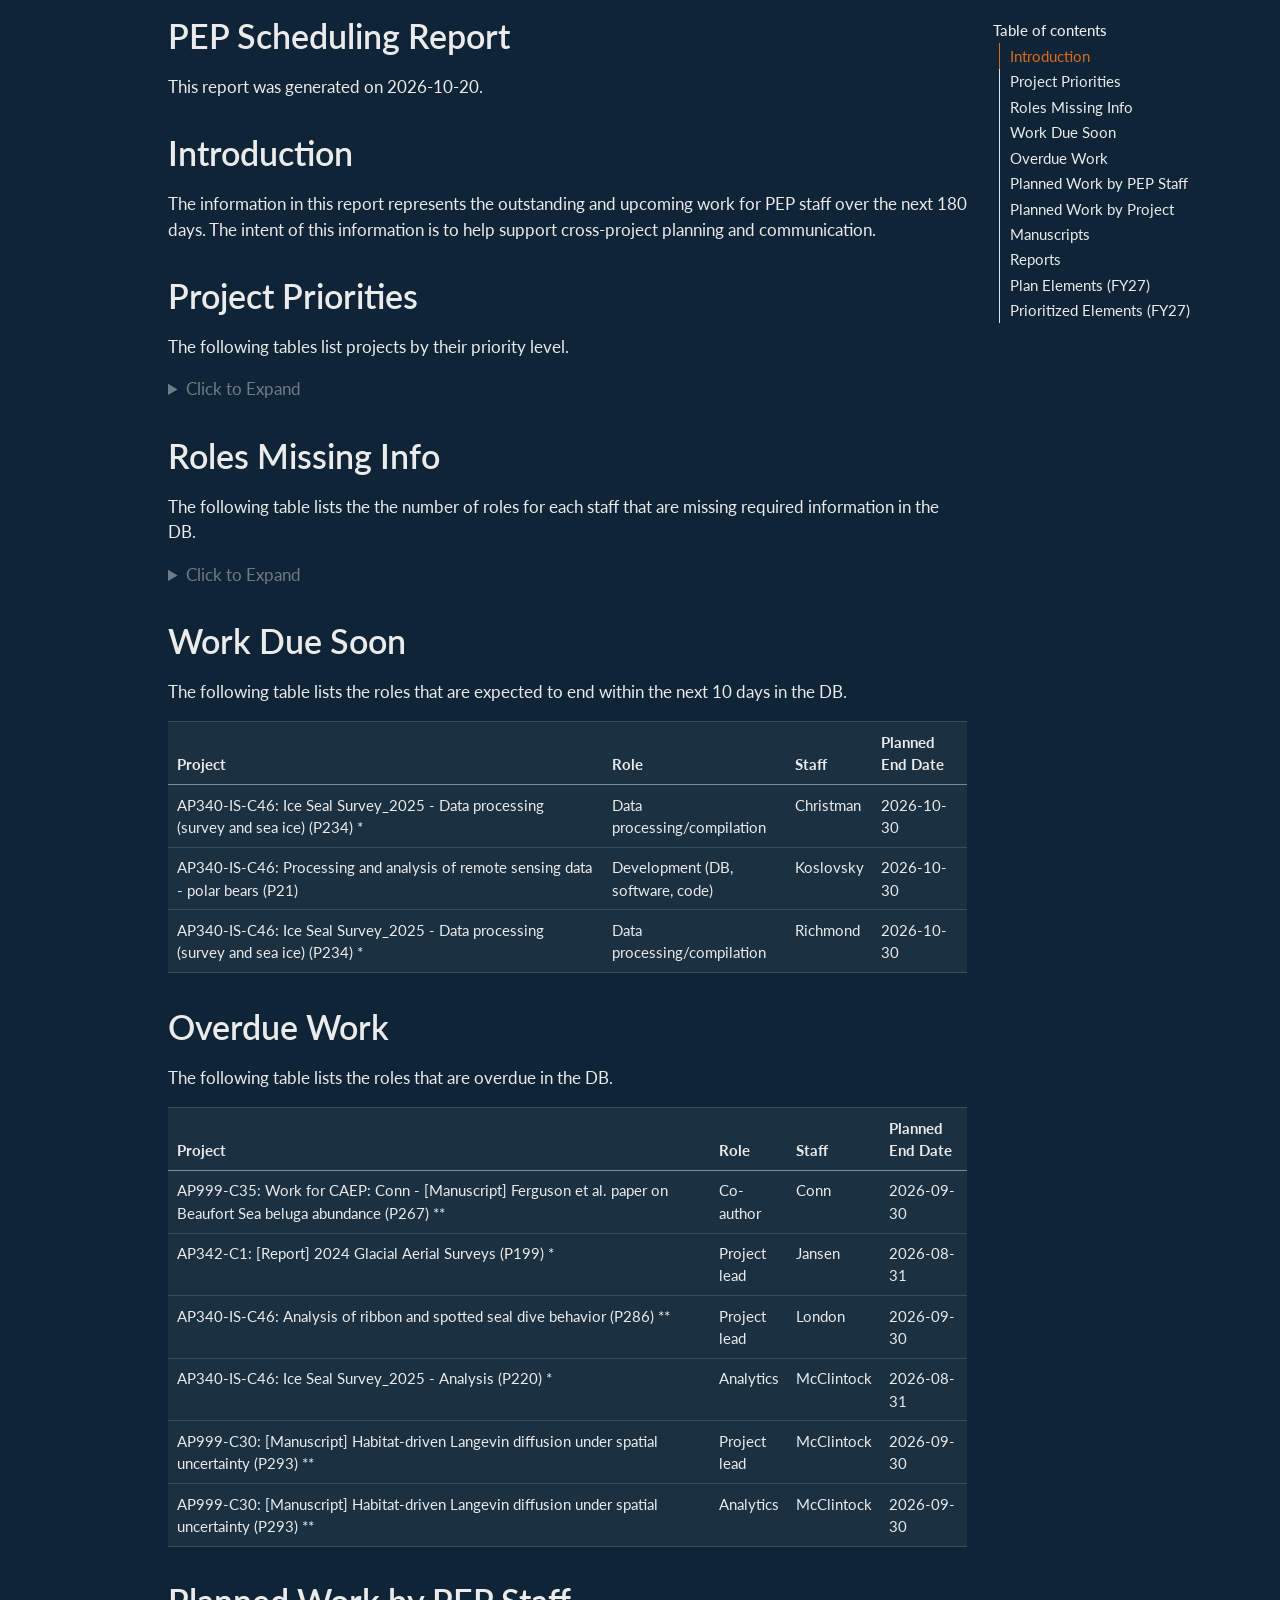
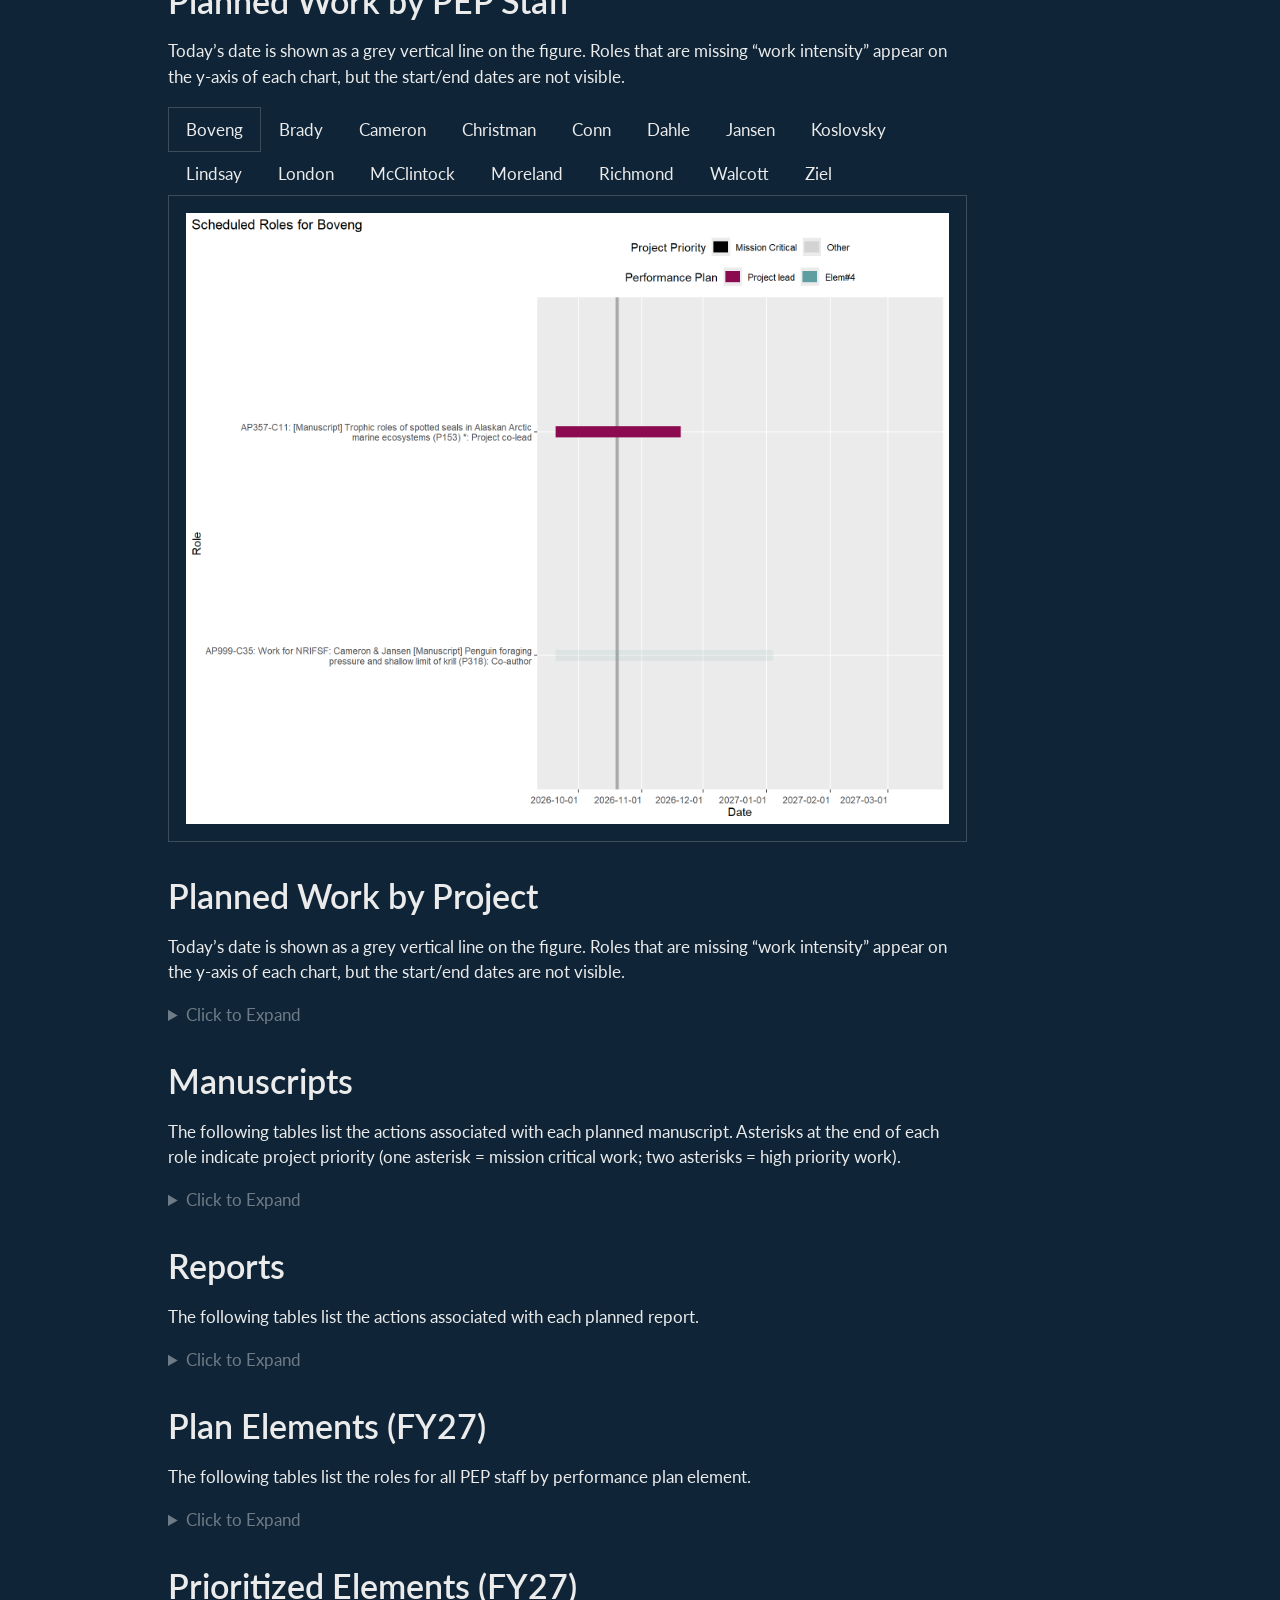
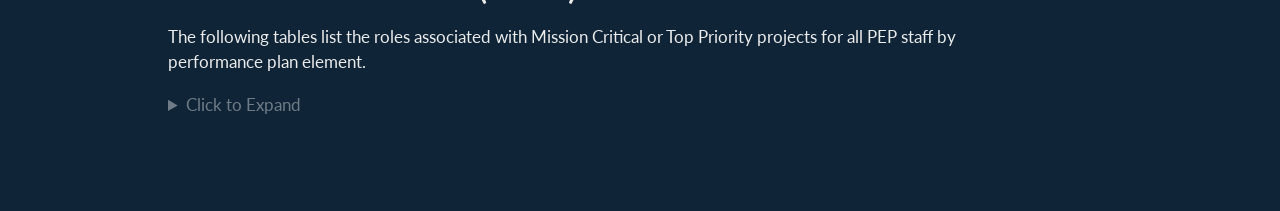
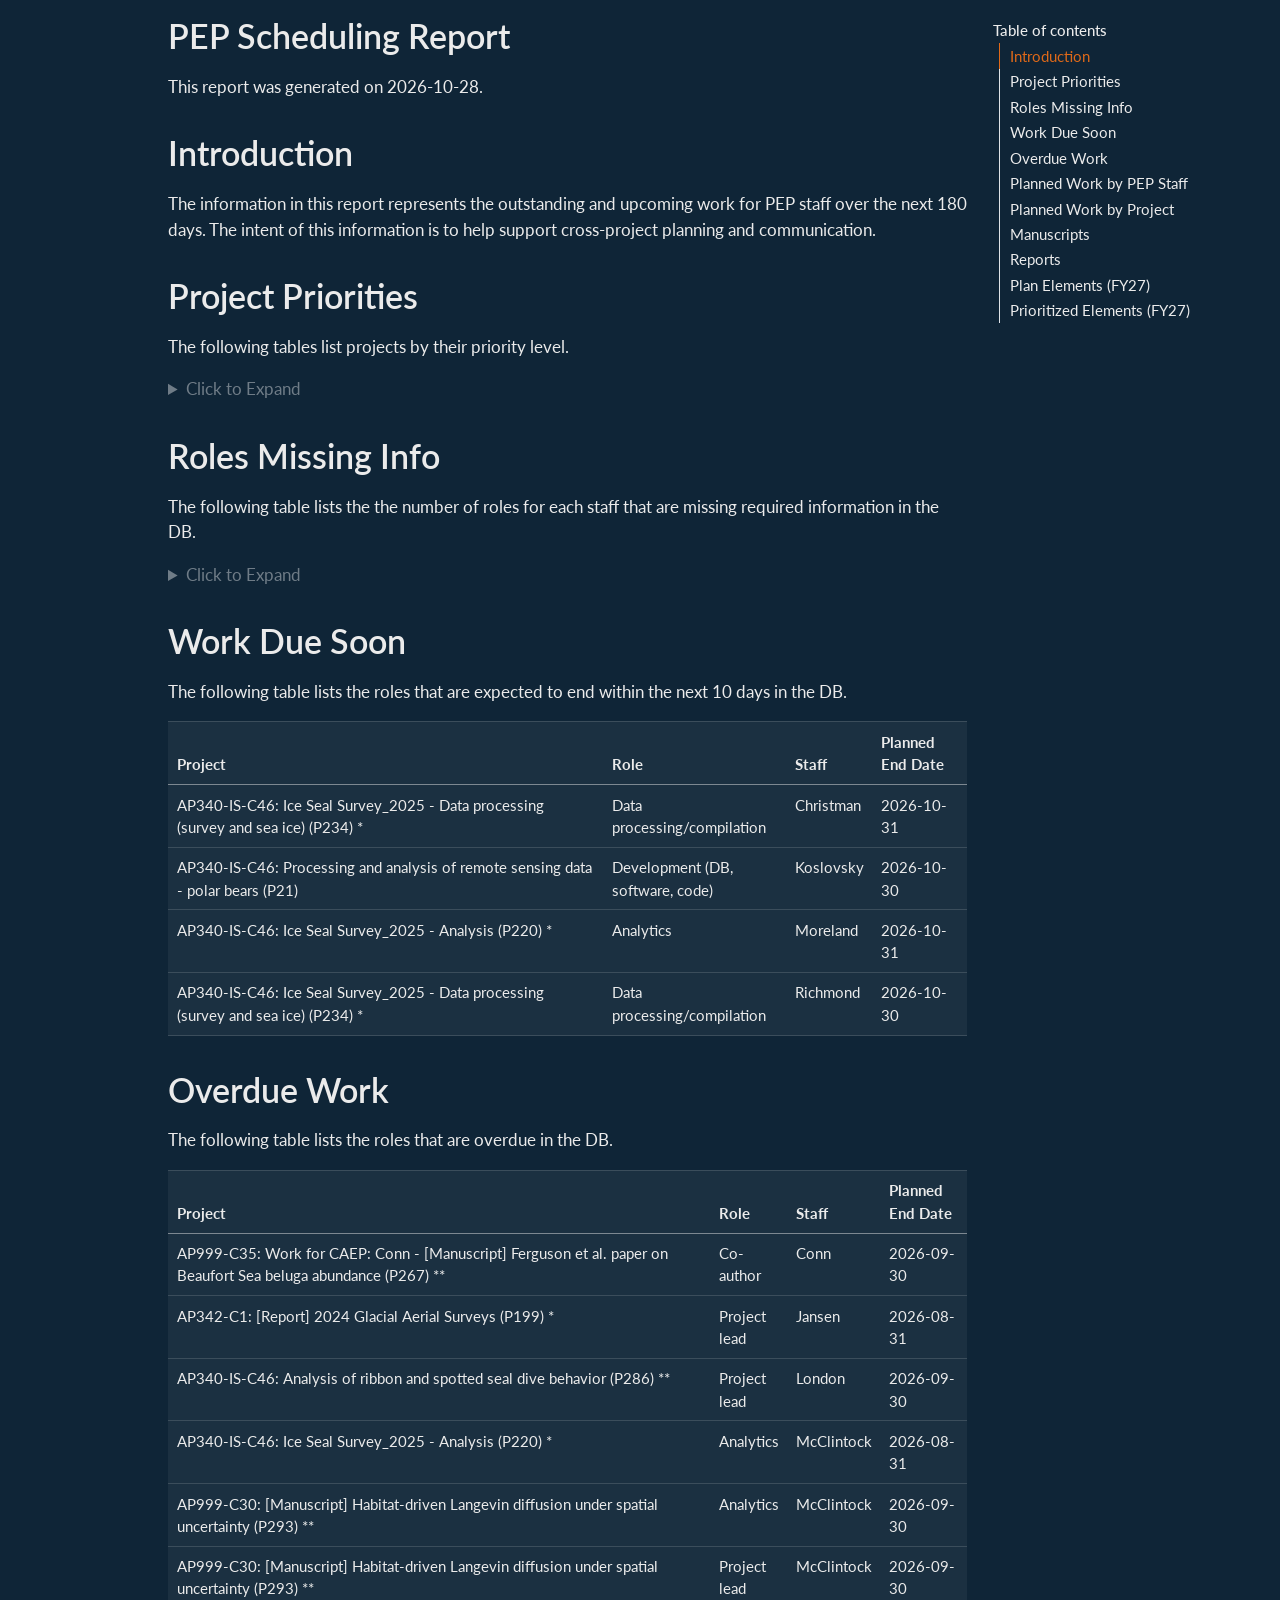
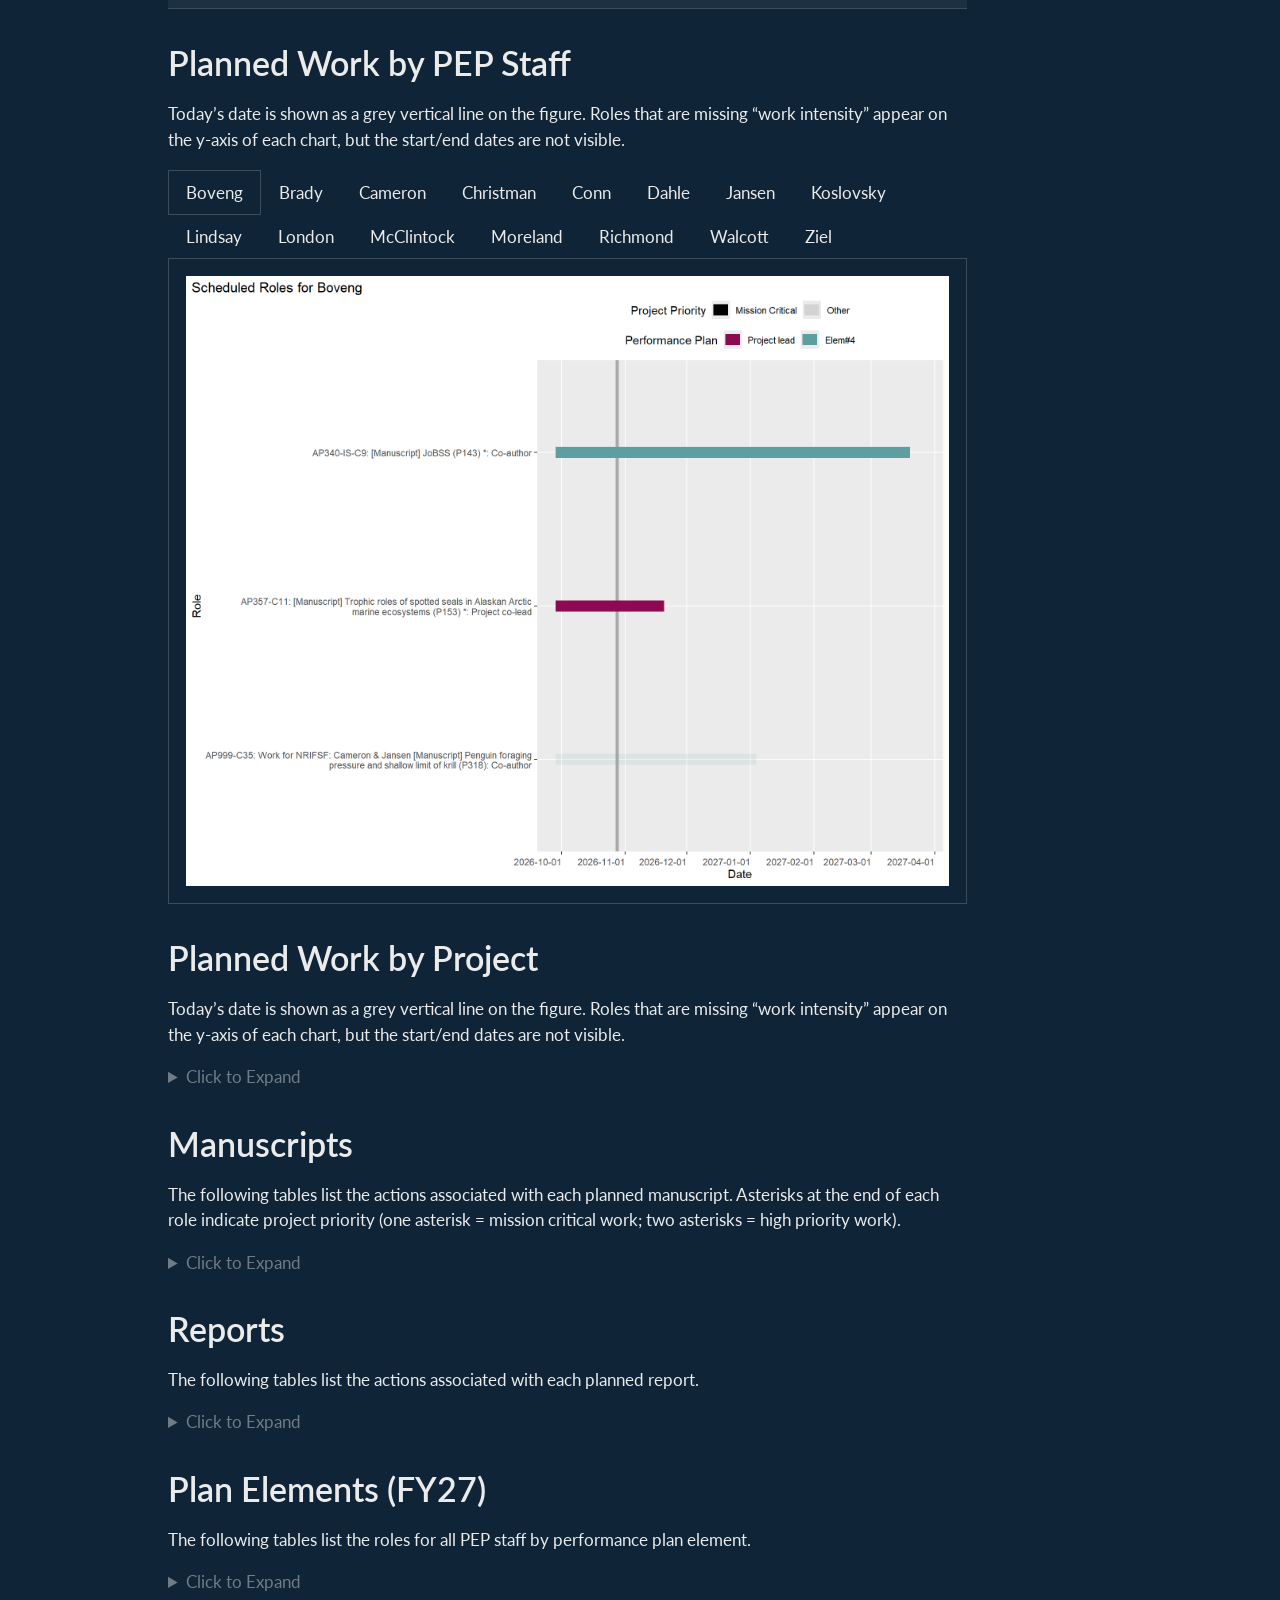
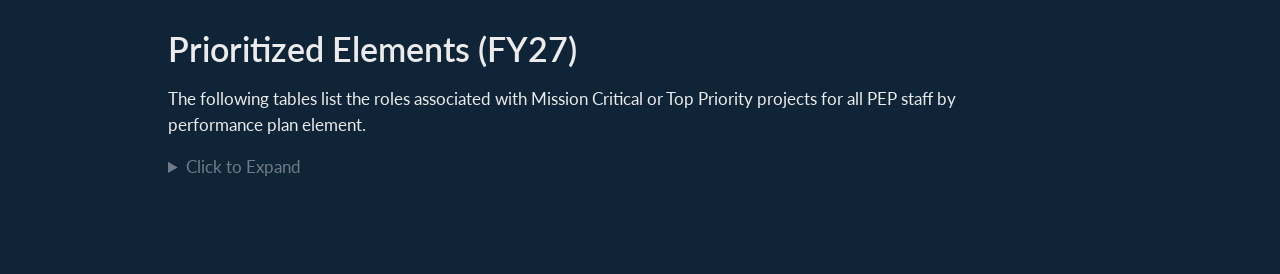
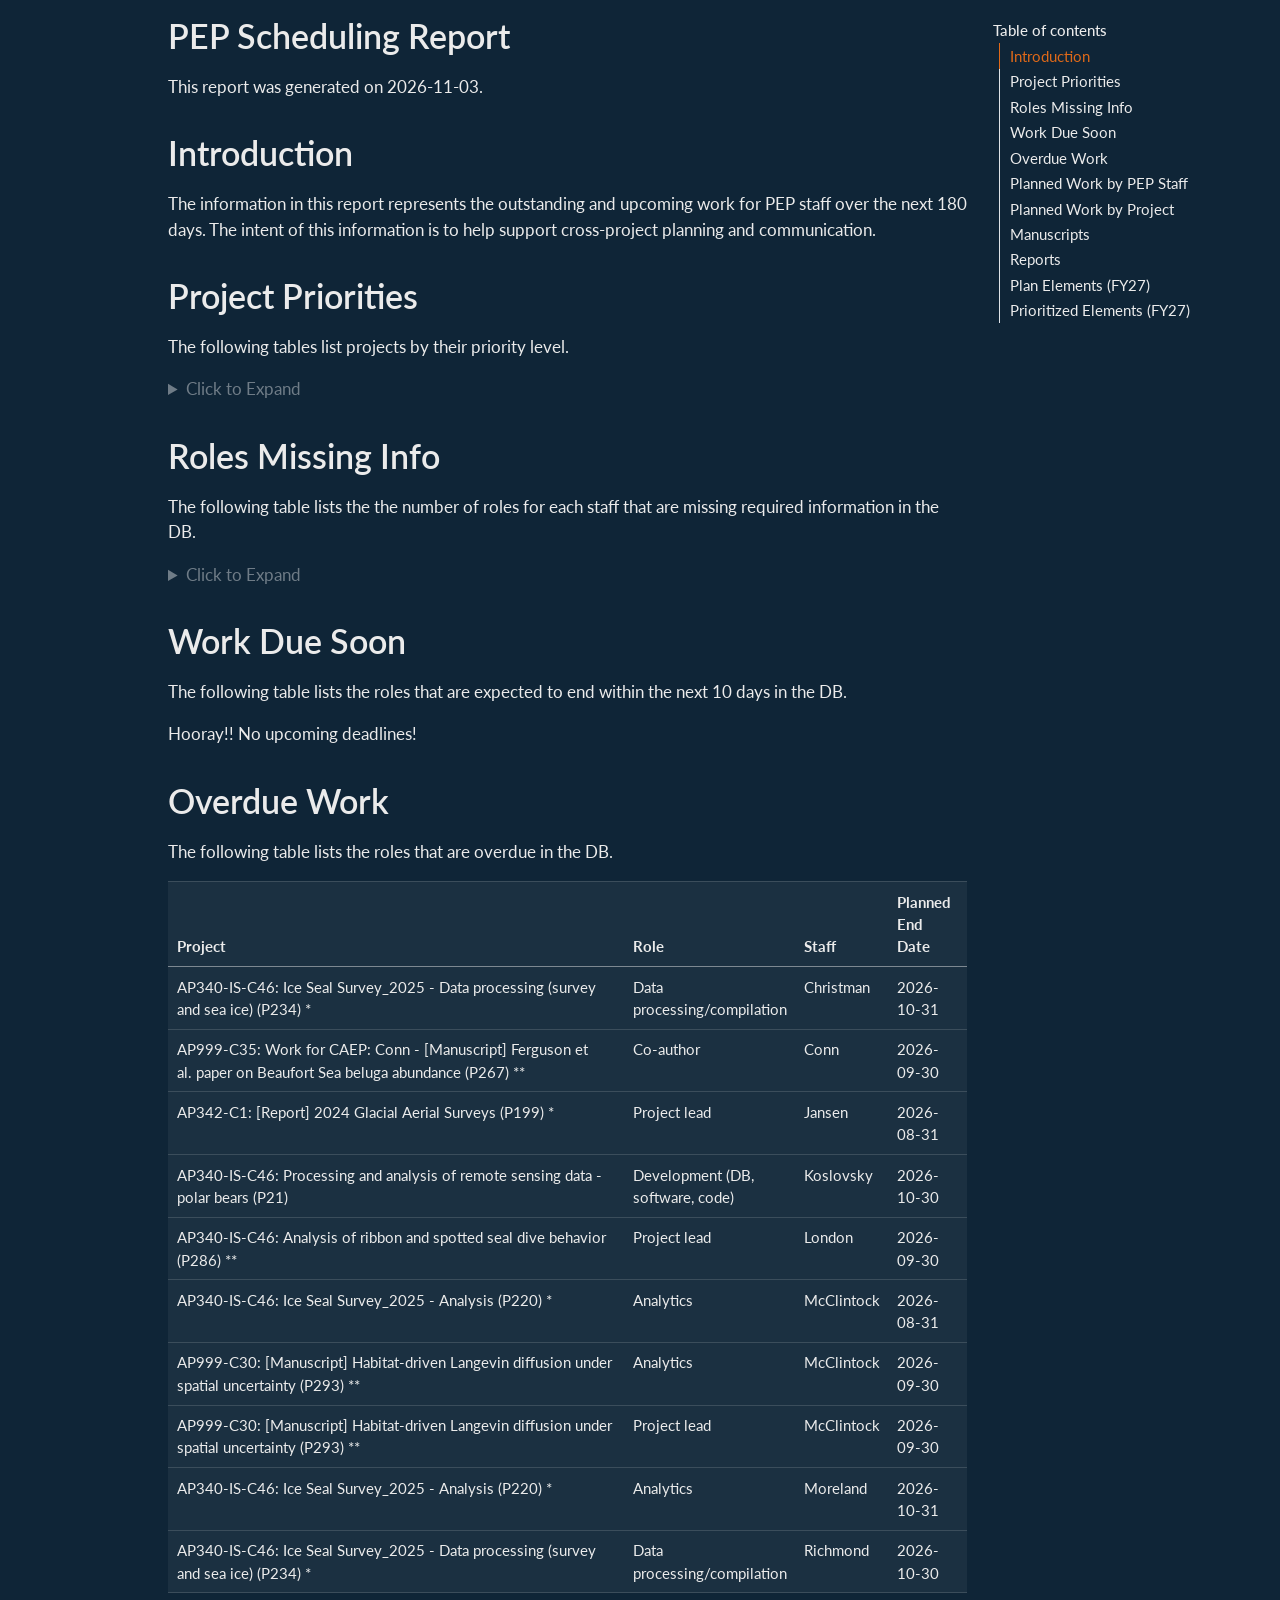
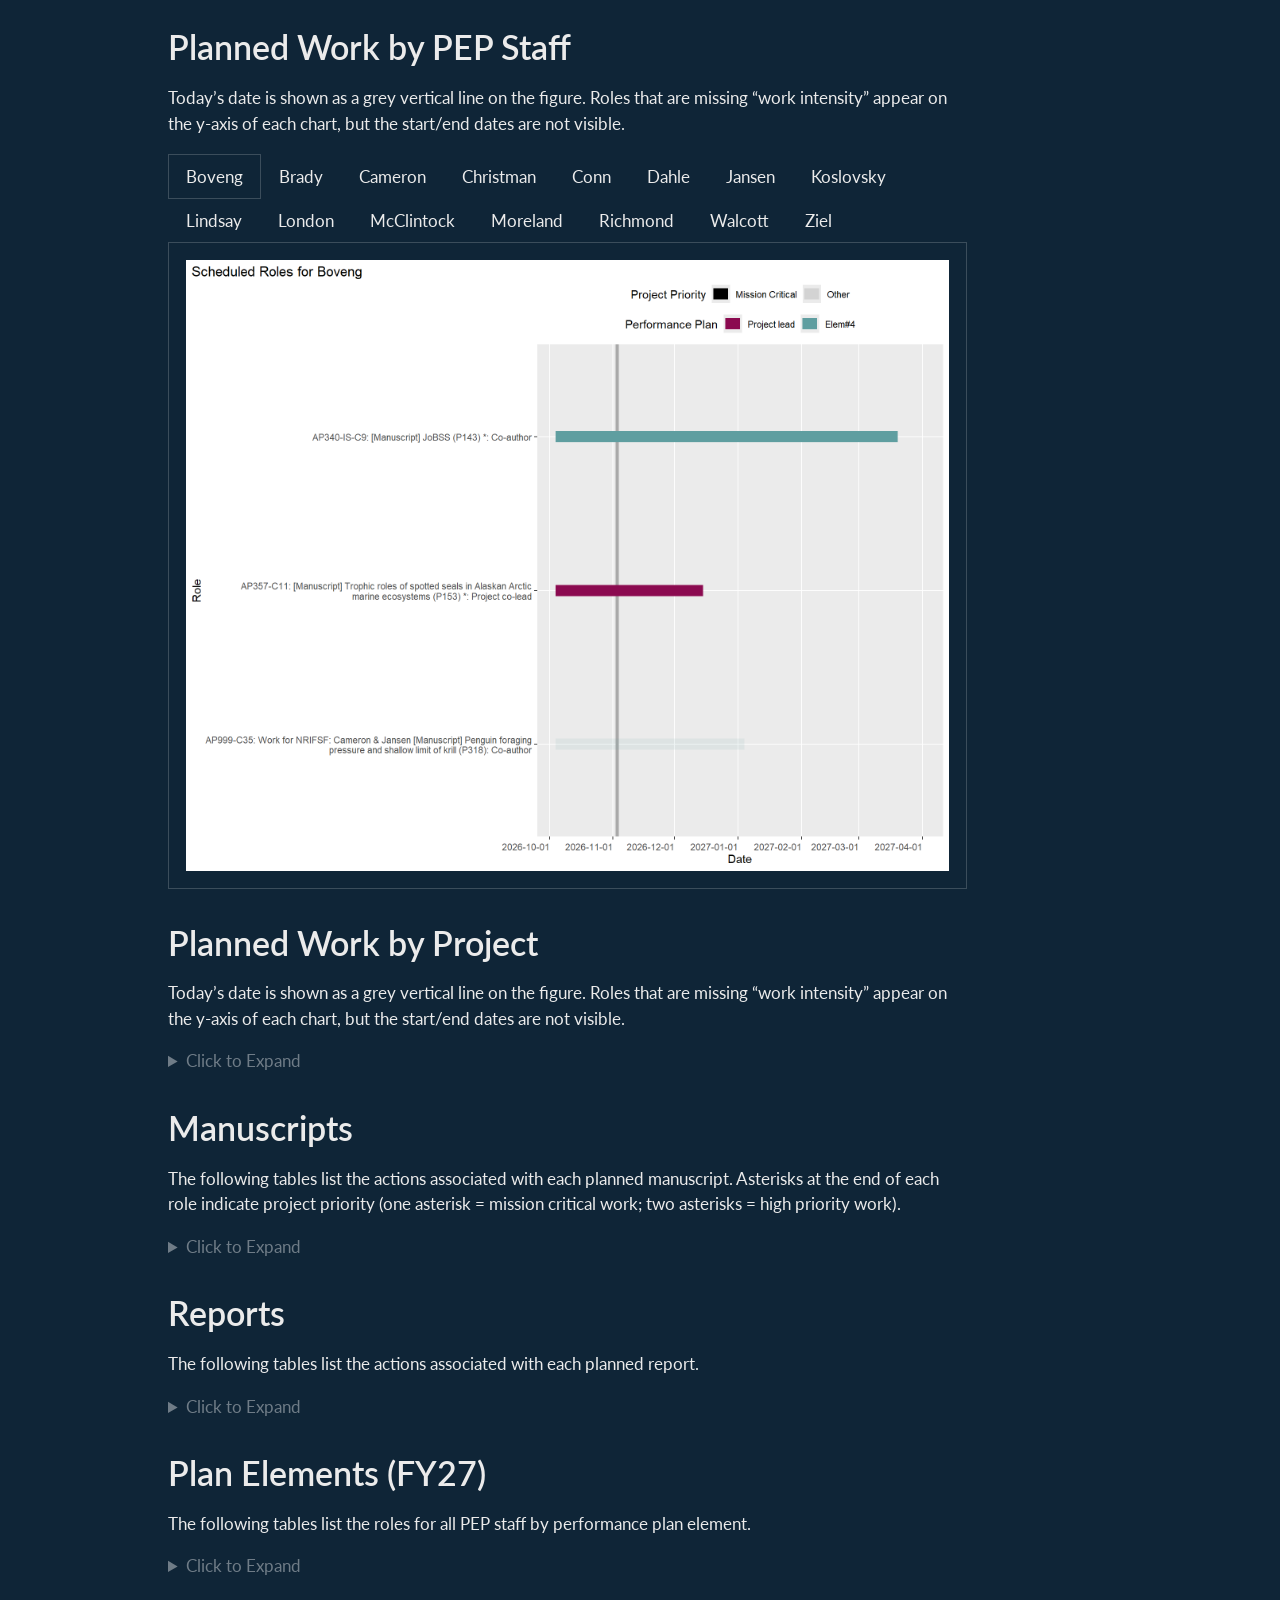
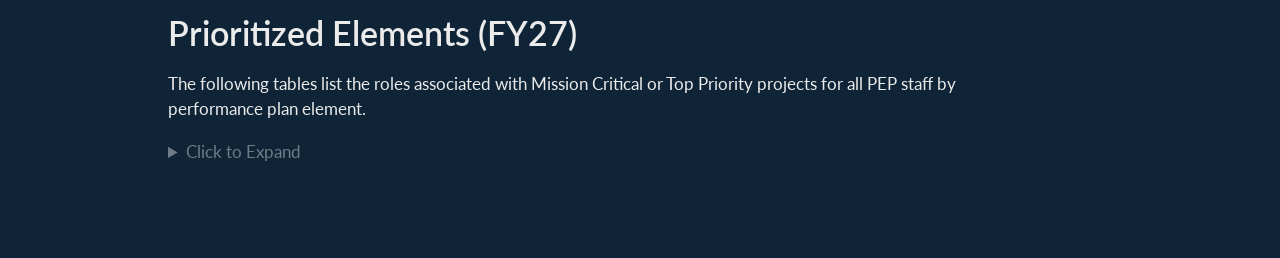
